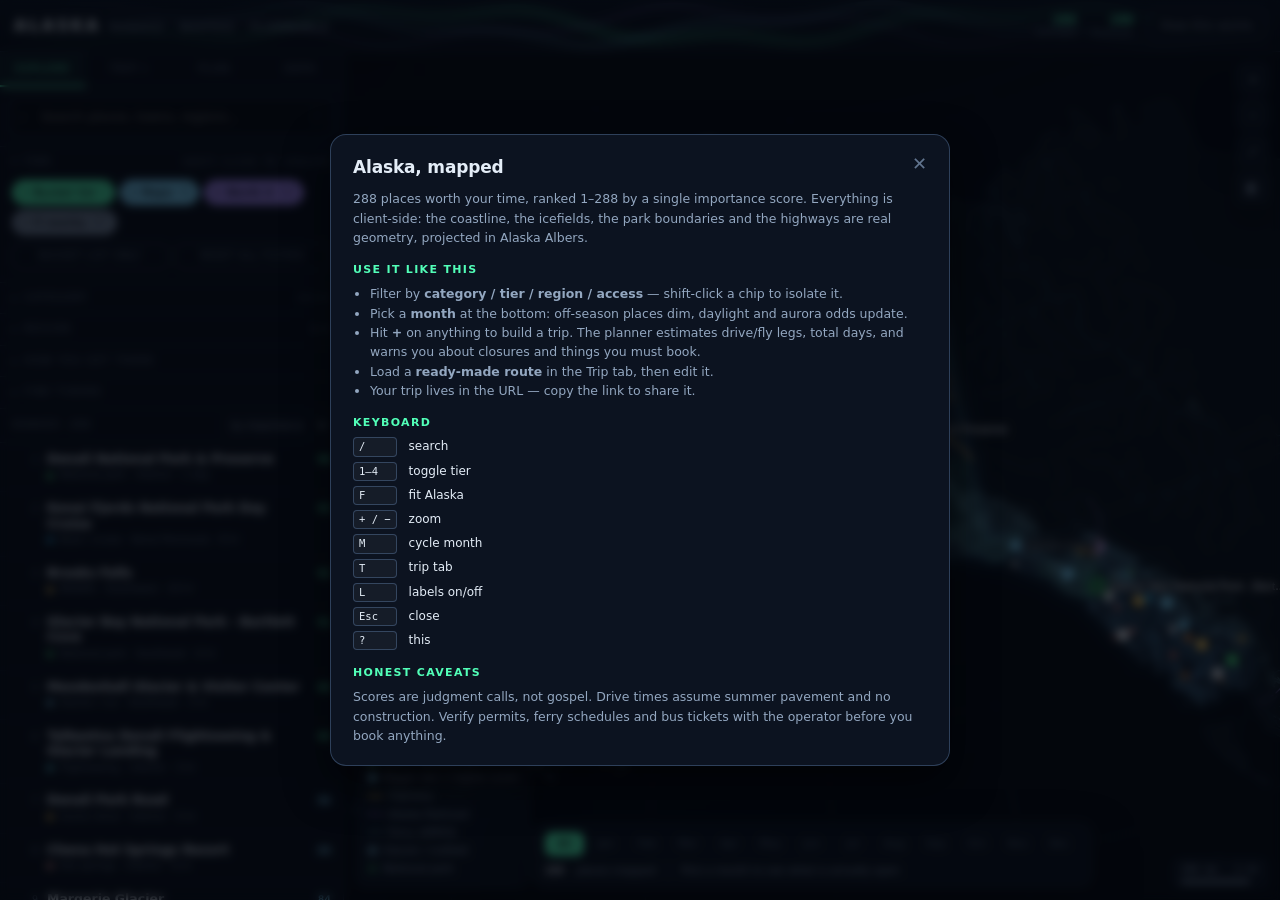
==== docs/index.html @ a1f35513 "Alaska interactive trip map: projected canvas basemap + ranked attractions" ====
<!doctype html>
<html lang="en">
<head>
<meta charset="utf-8">
<meta name="viewport" content="width=device-width,initial-scale=1,maximum-scale=1,viewport-fit=cover">
<title>ALASKA — every place worth going, ranked and mapped</title>
<meta name="description" content="An interactive, ranked map of Alaska's attractions — glaciers, bears, aurora, parks, drives and towns — with a seasonal planner and a trip builder. One HTML file, no servers.">
<meta name="theme-color" content="#05080f">
<meta property="og:title" content="ALASKA — every place worth going, ranked and mapped">
<meta property="og:description" content="Ranked interactive map + trip planner for Alaska.">
<link rel="icon" href="data:image/svg+xml,%3Csvg xmlns='http://www.w3.org/2000/svg' viewBox='0 0 32 32'%3E%3Crect width='32' height='32' rx='7' fill='%23070c16'/%3E%3Cpath d='M4 21l6-9 4 5 3-4 5 6 6-11' stroke='%2352ffb8' stroke-width='2.4' fill='none' stroke-linejoin='round'/%3E%3C/svg%3E">
<style>/* ALASKA — interactive trip map. Dark aurora theme, no frameworks. */
:root{
  --bg:#05080f; --bg2:#080d18; --panel:rgba(12,19,32,.86); --panel-solid:#0c1320;
  --line:rgba(120,160,210,.16); --line2:rgba(120,160,210,.32);
  --tx:#e4edf7; --tx2:#93a7c0; 
  --tx3:#61748e;
  --aurora:#52ffb8; --ice:#7fd8ff; --violet:#a78bfa; --gold:#ffcf5c; --salmon:#ff7a6b;
  --t1:#52ffb8; --t2:#7fd8ff; --t3:#a78bfa; --t4:#7b8ba3;
  --r:12px; --shadow:0 18px 44px rgba(0,0,0,.55);
  --mono:ui-monospace,"SF Mono",Menlo,Consolas,monospace;
  --sans:-apple-system,BlinkMacSystemFont,"Segoe UI",Inter,Roboto,system-ui,sans-serif;
}
*{box-sizing:border-box;margin:0;padding:0}
html,body{height:100%}
body{
  background:var(--bg);color:var(--tx);font-family:var(--sans);
  font-size:13px;line-height:1.45;overflow:hidden;
  -webkit-font-smoothing:antialiased;text-rendering:optimizeLegibility;
}
button,input,select{font:inherit;color:inherit}
button{background:none;border:0;cursor:pointer}
::selection{background:rgba(82,255,184,.28)}
::-webkit-scrollbar{width:9px;height:9px}
::-webkit-scrollbar-thumb{background:rgba(120,160,210,.22);border-radius:9px}
::-webkit-scrollbar-thumb:hover{background:rgba(120,160,210,.4)}
::-webkit-scrollbar-track{background:transparent}

/* ───────────────── shell ───────────────── */
#app{display:grid;grid-template-columns:344px 1fr;grid-template-rows:52px 1fr;height:100vh;height:100dvh}
header{
  grid-column:1/-1;display:flex;align-items:center;gap:14px;padding:0 14px;
  background:linear-gradient(180deg,#0a1220,#070c16);border-bottom:1px solid var(--line);
  position:relative;overflow:hidden;z-index:30
}
#auroraCanvas{position:absolute;inset:0;width:100%;height:100%;opacity:.55;pointer-events:none}
.brand{display:flex;align-items:baseline;gap:9px;position:relative;z-index:1;flex-shrink:0}
.brand b{font-size:16px;font-weight:800;letter-spacing:.16em}
.brand .sub{color:var(--tx2);font-size:10.5px;letter-spacing:.18em;text-transform:uppercase}
.hstat{display:flex;gap:16px;margin-left:auto;position:relative;z-index:1;align-items:center}
.hstat div{text-align:right;line-height:1.15}
.hstat .v{font-family:var(--mono);font-size:13px;font-weight:700;color:var(--aurora)}
.hstat .k{font-size:9px;letter-spacing:.12em;text-transform:uppercase;color:var(--tx3)}
.hbtn{position:relative;z-index:1;padding:6px 11px;border:1px solid var(--line2);border-radius:8px;
  font-size:11px;letter-spacing:.06em;color:var(--tx2);background:rgba(10,16,28,.6)}
.hbtn:hover{color:var(--tx);border-color:var(--aurora);background:rgba(82,255,184,.08)}

/* ───────────────── sidebar ───────────────── */
aside{
  background:var(--bg2);border-right:1px solid var(--line);
  display:flex;flex-direction:column;min-height:0;position:relative;z-index:20
}
.tabs{display:flex;border-bottom:1px solid var(--line);flex-shrink:0}
.tabs button{
  flex:1;padding:9px 4px;font-size:10.5px;letter-spacing:.1em;text-transform:uppercase;
  color:var(--tx3);border-bottom:2px solid transparent
}
.tabs button:hover{color:var(--tx2)}
.tabs button.on{color:var(--aurora);border-bottom-color:var(--aurora);background:rgba(82,255,184,.05)}
.tabs button .n{font-family:var(--mono);opacity:.7;font-size:9px}
.pane{display:none;flex-direction:column;min-height:0;flex:1}
.pane.on{display:flex}
.scroll{overflow-y:auto;overscroll-behavior:contain;flex:1;min-height:0}

.searchbar{padding:10px;border-bottom:1px solid var(--line);flex-shrink:0}
.searchbar .wrap{position:relative}
.searchbar input{
  width:100%;padding:9px 30px 9px 30px;background:rgba(0,0,0,.35);
  border:1px solid var(--line2);border-radius:9px;font-size:12.5px;outline:none
}
.searchbar input:focus{border-color:var(--aurora);box-shadow:0 0 0 3px rgba(82,255,184,.1)}
.searchbar .ico{position:absolute;left:9px;top:50%;transform:translateY(-50%);color:var(--tx3);font-size:12px}
.searchbar .kbd{position:absolute;right:8px;top:50%;transform:translateY(-50%);
  font-family:var(--mono);font-size:9px;color:var(--tx3);border:1px solid var(--line);
  border-radius:4px;padding:1px 4px}

.sec{border-bottom:1px solid var(--line)}
.sec>summary{
  padding:8px 12px;font-size:10px;letter-spacing:.13em;text-transform:uppercase;color:var(--tx3);
  cursor:pointer;list-style:none;display:flex;align-items:center;gap:6px;user-select:none
}
.sec>summary::-webkit-details-marker{display:none}
.sec>summary:before{content:"▸";font-size:9px;transition:transform .15s;color:var(--tx3)}
.sec[open]>summary:before{transform:rotate(90deg)}
.sec>summary:hover{color:var(--tx2)}
.sec .body{padding:2px 12px 12px}
.sec .tag{margin-left:auto;font-family:var(--mono);font-size:9px;color:var(--tx3)}

.chips{display:flex;flex-wrap:wrap;gap:5px}
.chip{
  display:inline-flex;align-items:center;gap:5px;padding:4px 8px;border-radius:20px;
  border:1px solid var(--line2);font-size:10.5px;color:var(--tx2);white-space:nowrap;
  transition:.12s;background:rgba(255,255,255,.02)
}
.chip:hover{color:var(--tx);border-color:var(--line2);background:rgba(255,255,255,.06)}
.chip .dot{width:7px;height:7px;border-radius:50%;flex-shrink:0}
.chip .ct{font-family:var(--mono);font-size:9px;opacity:.55}
.chip.on{color:#05080f;font-weight:700;border-color:transparent}
.chip.on .ct{opacity:.7}
.chip.dim{opacity:.4}
.rowbtns{display:flex;gap:6px;margin-top:8px}
.tbtn{flex:1;padding:5px;border:1px solid var(--line2);border-radius:7px;font-size:10px;
  letter-spacing:.06em;text-transform:uppercase;color:var(--tx3)}
.tbtn:hover{color:var(--tx);border-color:var(--aurora)}

.slab{display:flex;align-items:center;gap:8px;margin:6px 0 2px}
.slab label{font-size:10.5px;color:var(--tx2);min-width:64px}
.slab .val{font-family:var(--mono);font-size:10.5px;color:var(--aurora);margin-left:auto}
input[type=range]{-webkit-appearance:none;width:100%;height:3px;border-radius:3px;
  background:linear-gradient(90deg,var(--aurora) var(--pct,50%),rgba(120,160,210,.2) var(--pct,50%));outline:none}
input[type=range]::-webkit-slider-thumb{-webkit-appearance:none;width:13px;height:13px;border-radius:50%;
  background:var(--aurora);cursor:pointer;box-shadow:0 0 0 3px rgba(82,255,184,.18)}
.switch{display:flex;align-items:center;gap:7px;padding:3px 0;cursor:pointer;font-size:11.5px;color:var(--tx2)}
.switch input{appearance:none;width:26px;height:15px;border-radius:15px;background:rgba(120,160,210,.2);
  position:relative;transition:.15s;cursor:pointer;flex-shrink:0}
.switch input:after{content:"";position:absolute;top:2px;left:2px;width:11px;height:11px;border-radius:50%;
  background:var(--tx2);transition:.15s}
.switch input:checked{background:rgba(82,255,184,.35)}
.switch input:checked:after{left:13px;background:var(--aurora)}
.switch:hover{color:var(--tx)}
.switch .sw{margin-left:auto;font-family:var(--mono);font-size:9px;color:var(--tx3)}

/* ───────────────── result list ───────────────── */
.listhead{display:flex;align-items:center;gap:8px;padding:7px 12px;border-bottom:1px solid var(--line);
  font-size:10px;letter-spacing:.12em;text-transform:uppercase;color:var(--tx3);flex-shrink:0}
.listhead select{background:transparent;border:1px solid var(--line);border-radius:6px;
  font-size:10px;padding:2px 4px;color:var(--tx2);margin-left:auto;outline:none}
.listhead select option{background:var(--panel-solid)}
.item{
  display:grid;grid-template-columns:26px 1fr auto;gap:9px;align-items:start;
  padding:8px 12px;border-bottom:1px solid rgba(120,160,210,.07);cursor:pointer;position:relative
}
.item:hover{background:rgba(82,255,184,.05)}
.item.sel{background:rgba(82,255,184,.1);box-shadow:inset 2px 0 0 var(--aurora)}
.item .rk{font-family:var(--mono);font-size:10px;color:var(--tx3);padding-top:2px;text-align:right}
.item .nm{font-size:12.5px;font-weight:600;line-height:1.25}
.item .mt{font-size:10px;color:var(--tx3);margin-top:2px;display:flex;gap:6px;flex-wrap:wrap;align-items:center}
.item .mt .cd{width:6px;height:6px;border-radius:50%;display:inline-block}
.item .sc{font-family:var(--mono);font-size:11px;font-weight:700;padding-top:1px}
.item .add{position:absolute;right:8px;bottom:6px;font-size:14px;color:var(--tx3);opacity:0;
  width:18px;height:18px;line-height:16px;text-align:center;border-radius:5px}
.item:hover .add{opacity:1}
.item .add:hover{color:var(--aurora);background:rgba(82,255,184,.12)}
.item.inTrip .add{opacity:1;color:var(--aurora)}
.empty{padding:24px 14px;text-align:center;color:var(--tx3);font-size:11.5px}

/* ───────────────── map ───────────────── */
main{position:relative;overflow:hidden;background:#04070d}
#map{position:absolute;inset:0;width:100%;height:100%;cursor:grab;display:block}
#map.drag{cursor:grabbing}
.mapui{position:absolute;z-index:5;pointer-events:none}
.mapui>*{pointer-events:auto}
.ctrls{top:12px;right:12px;display:flex;flex-direction:column;gap:6px;align-items:flex-end}
.cbtn{
  width:30px;height:30px;border-radius:8px;border:1px solid var(--line2);background:var(--panel);
  backdrop-filter:blur(10px);color:var(--tx2);font-size:14px;line-height:1;
  display:flex;align-items:center;justify-content:center;box-shadow:var(--shadow)
}
.cbtn:hover{color:var(--aurora);border-color:var(--aurora)}
.cbtn.on{color:var(--aurora);border-color:var(--aurora);background:rgba(82,255,184,.12)}
.legend{
  bottom:12px;left:12px;background:var(--panel);backdrop-filter:blur(12px);border:1px solid var(--line);
  border-radius:var(--r);padding:9px 11px;max-width:210px;box-shadow:var(--shadow)
}
.legend h4{font-size:9px;letter-spacing:.14em;text-transform:uppercase;color:var(--tx3);margin-bottom:6px}
.legend .lg{display:flex;align-items:center;gap:6px;font-size:10.5px;color:var(--tx2);padding:1.5px 0}
.legend .lg i{width:9px;height:9px;border-radius:50%;flex-shrink:0;display:inline-block}
.legend .lg .ln{width:14px;height:0;border-top:2px solid;flex-shrink:0}
.scalebar{position:absolute;bottom:12px;right:12px;color:var(--tx2);font-size:10px;
  font-family:var(--mono);text-align:center;background:var(--panel);border:1px solid var(--line);
  border-radius:7px;padding:4px 8px;backdrop-filter:blur(10px)}
.scalebar .bar{height:3px;background:var(--tx2);margin-top:3px;border-radius:2px}

.monthbar{
  bottom:12px;left:50%;transform:translateX(-50%);background:var(--panel);backdrop-filter:blur(14px);
  border:1px solid var(--line);border-radius:14px;padding:8px 12px 9px;box-shadow:var(--shadow);
  width:min(560px,calc(100% - 300px))
}
.monthbar .mrow{display:flex;gap:2px}
.monthbar .m{
  flex:1;padding:5px 0 4px;border-radius:7px;font-size:10px;letter-spacing:.04em;color:var(--tx3);
  text-align:center;position:relative;overflow:hidden
}
.monthbar .m:hover{color:var(--tx);background:rgba(255,255,255,.05)}
.monthbar .m.on{color:#05080f;font-weight:800;background:var(--aurora)}
.monthbar .m .bar{position:absolute;left:0;right:0;bottom:0;height:2.5px;background:var(--violet);opacity:.8}
.monthbar .m.on .bar{background:rgba(5,8,15,.4)}
.monthbar .minfo{display:flex;gap:12px;align-items:center;margin-top:7px;font-size:10.5px;color:var(--tx2)}
.monthbar .minfo b{color:var(--tx);font-family:var(--mono)}
.monthbar .minfo .sep{width:1px;height:14px;background:var(--line2)}
.monthbar .sum{color:var(--tx3);font-size:10px;margin-left:auto;text-align:right;
  overflow:hidden;text-overflow:ellipsis;white-space:nowrap;max-width:46%}

#tip{
  position:absolute;z-index:9;pointer-events:none;background:rgba(6,10,18,.95);
  border:1px solid var(--line2);border-radius:9px;padding:7px 10px;max-width:270px;
  box-shadow:var(--shadow);opacity:0;transition:opacity .1s;backdrop-filter:blur(6px)
}
#tip.on{opacity:1}
#tip .t{font-size:12px;font-weight:700;margin-bottom:2px}
#tip .b{font-size:10.5px;color:var(--tx2);line-height:1.35}
#tip .m{font-size:9.5px;color:var(--tx3);margin-top:3px;font-family:var(--mono)}

/* ───────────────── detail panel ───────────────── */
#detail{
  position:absolute;top:12px;right:52px;width:308px;max-height:calc(100% - 24px);z-index:8;
  background:var(--panel);backdrop-filter:blur(16px);border:1px solid var(--line2);
  border-radius:var(--r);box-shadow:var(--shadow);overflow:auto;display:none;
  animation:pop .16s ease-out
}
@keyframes pop{from{opacity:0;transform:translateY(-6px) scale(.98)}}
#detail.on{display:block}
.dhead{padding:12px 13px 10px;border-bottom:1px solid var(--line);position:relative}
.dhead .x{position:absolute;top:9px;right:9px;color:var(--tx3);font-size:15px;line-height:1}
.dhead .x:hover{color:var(--salmon)}
.dhead h3{font-size:16px;font-weight:800;line-height:1.2;padding-right:20px;letter-spacing:-.01em}
.dhead .sub{display:flex;gap:7px;align-items:center;margin-top:6px;flex-wrap:wrap}
.pill{font-size:9.5px;letter-spacing:.08em;text-transform:uppercase;padding:2.5px 7px;border-radius:20px;
  border:1px solid var(--line2);color:var(--tx2);font-weight:600}
.pill.solid{border-color:transparent;color:#05080f;font-weight:800}
.dbody{padding:11px 13px 13px}
.dbody p.bl{font-size:12.5px;line-height:1.5;color:var(--tx)}
.dbody .tip{margin-top:9px;padding:8px 10px;border-radius:9px;background:rgba(255,207,92,.09);
  border-left:2px solid var(--gold);font-size:11.5px;color:#f0dcb0;line-height:1.45}
.kv{display:grid;grid-template-columns:auto 1fr;gap:4px 10px;margin-top:11px;font-size:11.5px}
.kv dt{color:var(--tx3);font-size:10px;letter-spacing:.06em;text-transform:uppercase;padding-top:1px}
.kv dd{color:var(--tx)}
.mstrip{display:flex;gap:2px;margin-top:10px}
.mstrip div{flex:1;text-align:center;font-size:8.5px;padding:3px 0;border-radius:4px;
  background:rgba(120,160,210,.1);color:var(--tx3);font-family:var(--mono)}
.mstrip div.y{background:rgba(82,255,184,.28);color:var(--aurora);font-weight:700}
.mstrip div.now{outline:1px solid var(--tx2)}
.dact{display:flex;gap:6px;margin-top:12px}
.dact button,.dact a{
  flex:1;text-align:center;padding:7px;border-radius:8px;border:1px solid var(--line2);
  font-size:11px;font-weight:600;color:var(--tx2);text-decoration:none
}
.dact button:hover,.dact a:hover{color:var(--aurora);border-color:var(--aurora);background:rgba(82,255,184,.08)}
.dact .prim{background:var(--aurora);color:#05080f;border-color:transparent;font-weight:800}
.dact .prim:hover{background:#7effc9;color:#05080f}
.near{margin-top:12px;border-top:1px solid var(--line);padding-top:9px}
.near h5{font-size:9.5px;letter-spacing:.12em;text-transform:uppercase;color:var(--tx3);margin-bottom:5px}
.near a{display:flex;gap:6px;align-items:center;font-size:11px;color:var(--tx2);padding:2.5px 0;
  text-decoration:none;cursor:pointer}
.near a:hover{color:var(--aurora)}
.near a .d{margin-left:auto;font-family:var(--mono);font-size:9.5px;color:var(--tx3)}

/* ───────────────── trip pane ───────────────── */
.trip{padding:10px 12px}
.tripsum{display:grid;grid-template-columns:repeat(4,1fr);gap:6px;margin-bottom:10px}
.tripsum div{background:rgba(255,255,255,.03);border:1px solid var(--line);border-radius:9px;
  padding:6px 4px;text-align:center}
.tripsum .v{font-family:var(--mono);font-size:14px;font-weight:700;color:var(--aurora);line-height:1.1}
.tripsum .k{font-size:8.5px;letter-spacing:.1em;text-transform:uppercase;color:var(--tx3);margin-top:2px}
.tstop{display:grid;grid-template-columns:20px 1fr auto;gap:8px;align-items:center;
  padding:7px 8px;border:1px solid var(--line);border-radius:9px;margin-bottom:5px;
  background:rgba(255,255,255,.02);cursor:pointer}
.tstop:hover{border-color:var(--line2);background:rgba(255,255,255,.05)}
.tstop .n{font-family:var(--mono);font-size:10px;color:var(--tx3);text-align:center}
.tstop .nm{font-size:12px;font-weight:600}
.tstop .mt{font-size:9.5px;color:var(--tx3)}
.tstop .ops{display:flex;gap:1px}
.tstop .ops button{width:19px;height:19px;border-radius:5px;color:var(--tx3);font-size:11px;line-height:1}
.tstop .ops button:hover{color:var(--aurora);background:rgba(82,255,184,.12)}
.leg{display:flex;align-items:center;gap:6px;padding:2px 0 4px 26px;font-size:10px;color:var(--tx3);
  font-family:var(--mono)}
.leg .l{flex:1;height:1px;background:repeating-linear-gradient(90deg,var(--line2) 0 4px,transparent 4px 8px)}
.warn{margin:6px 0;padding:7px 9px;border-radius:8px;font-size:11px;line-height:1.4;
  background:rgba(255,122,107,.1);border-left:2px solid var(--salmon);color:#ffc3ba}
.warn.ok{background:rgba(82,255,184,.08);border-left-color:var(--aurora);color:#a8f5d5}
.presets{display:flex;flex-direction:column;gap:5px}
.preset{border:1px solid var(--line);border-radius:10px;padding:8px 10px;text-align:left;
  background:rgba(255,255,255,.02);width:100%}
.preset:hover{border-color:var(--aurora);background:rgba(82,255,184,.06)}
.preset .nm{font-size:12px;font-weight:700;display:flex;align-items:center;gap:6px}
.preset .nm .d{margin-left:auto;font-family:var(--mono);font-size:10px;color:var(--aurora)}
.preset .ds{font-size:10.5px;color:var(--tx3);margin-top:2px;line-height:1.35}

/* ───────────────── plan pane ───────────────── */
.card{border:1px solid var(--line);border-radius:10px;padding:9px 11px;margin-bottom:7px;
  background:rgba(255,255,255,.02)}
.card .t{font-size:11.5px;font-weight:700;display:flex;align-items:center;gap:6px}
.card .b{font-size:11px;color:var(--tx2);margin-top:3px;line-height:1.45}
.card .t .sev{width:7px;height:7px;border-radius:50%;flex-shrink:0}
.card.myth .t{color:var(--salmon)}
.costrow{display:flex;align-items:baseline;gap:8px;padding:5px 0;border-bottom:1px solid rgba(120,160,210,.07);
  font-size:11.5px}
.costrow .p{margin-left:auto;font-family:var(--mono);font-weight:700;color:var(--gold);white-space:nowrap}
.costrow .n2{font-size:10px;color:var(--tx3);flex-basis:100%;margin-top:-2px}
.bars{margin-top:4px}
.barrow{display:flex;align-items:center;gap:7px;font-size:10.5px;padding:2px 0}
.barrow .lb{width:78px;color:var(--tx2);flex-shrink:0;overflow:hidden;text-overflow:ellipsis;white-space:nowrap}
.barrow .bg{flex:1;height:7px;background:rgba(120,160,210,.12);border-radius:4px;overflow:hidden}
.barrow .fl{height:100%;border-radius:4px}
.barrow .vv{font-family:var(--mono);font-size:9.5px;color:var(--tx3);width:26px;text-align:right}

/* ───────────────── modal ───────────────── */
#modal{position:fixed;inset:0;z-index:60;background:rgba(3,6,12,.72);backdrop-filter:blur(5px);
  display:none;align-items:center;justify-content:center;padding:24px}
#modal.on{display:flex}
#modal .box{background:var(--panel-solid);border:1px solid var(--line2);border-radius:16px;
  max-width:620px;width:100%;max-height:82vh;overflow:auto;box-shadow:var(--shadow);padding:20px 22px}
#modal h2{font-size:17px;font-weight:800;margin-bottom:10px;letter-spacing:-.01em}
#modal h3{font-size:11px;letter-spacing:.12em;text-transform:uppercase;color:var(--aurora);margin:15px 0 6px}
#modal p,#modal li{font-size:12.5px;color:var(--tx2);line-height:1.55}
#modal ul{padding-left:17px}
#modal kbd{font-family:var(--mono);font-size:10.5px;border:1px solid var(--line2);border-radius:4px;
  padding:1px 5px;color:var(--tx);background:rgba(255,255,255,.04)}
#modal .kgrid{display:grid;grid-template-columns:auto 1fr;gap:5px 12px;font-size:12px;align-items:center}
#modal textarea{width:100%;height:250px;background:#05080f;border:1px solid var(--line2);border-radius:9px;
  padding:10px;font-family:var(--mono);font-size:11px;color:var(--tx);resize:vertical;outline:none}
#modal .x{float:right;color:var(--tx3);font-size:18px;line-height:1}
#modal .x:hover{color:var(--salmon)}

.toast{position:fixed;bottom:18px;left:50%;transform:translateX(-50%) translateY(60px);z-index:70;
  background:var(--aurora);color:#05080f;font-weight:700;font-size:12px;padding:8px 16px;border-radius:20px;
  opacity:0;transition:.25s cubic-bezier(.2,.9,.3,1.2);pointer-events:none;box-shadow:var(--shadow)}
.toast.on{opacity:1;transform:translateX(-50%) translateY(0)}

/* ───────────────── responsive ───────────────── */
#mobToggle{display:none}
@media (max-width:860px){
  #app{grid-template-columns:1fr;grid-template-rows:52px 1fr}
  aside{position:absolute;top:52px;bottom:0;left:0;width:min(340px,88%);z-index:25;
    transform:translateX(-101%);transition:transform .22s;box-shadow:var(--shadow)}
  aside.open{transform:none}
  #mobToggle{display:flex}
  .monthbar{width:calc(100% - 24px)}
  #detail{right:12px;left:12px;width:auto;top:auto;bottom:12px;max-height:56%}
  .hstat{display:none}
  .legend{display:none}
}

/* layers popover */
#layerPop{display:none;background:var(--panel);backdrop-filter:blur(12px);border:1px solid var(--line2);
  border-radius:var(--r);padding:8px 11px;box-shadow:var(--shadow);min-width:172px}
#layerPop .switch{font-size:11px}
</style>
</head>
<body>
<div id="app">

  <header>
    <canvas id="auroraCanvas"></canvas>
    <button class="hbtn" id="mobToggle" title="Menu">☰</button>
    <div class="brand"><b>ALASKA</b><span class="sub">ranked · mapped · plannable</span></div>
    <div class="hstat">
      <div><div class="v" id="hCount">0</div><div class="k">shown</div></div>
      <div><div class="v" id="hTotal">0</div><div class="k">places</div></div>
      <button class="hbtn" id="hHelp">How this works</button>
    </div>
  </header>

  <aside>
    <div class="tabs">
      <button class="on" data-tab="explore">Explore</button>
      <button data-tab="trip">Trip <span class="n" id="tripN">0</span></button>
      <button data-tab="plan">Plan</button>
      <button data-tab="data">Data</button>
    </div>

    <!-- ══ explore ══ -->
    <div class="pane on" id="pane-explore">
      <div class="searchbar"><div class="wrap">
        <span class="ico">⌕</span>
        <input id="q" placeholder="Search places, towns, regions…" autocomplete="off" spellcheck="false">
        <span class="kbd">/</span>
      </div></div>

      <div class="scroll">
        <details class="sec" open><summary>Tier <span class="tag">shift-click to isolate</span></summary>
          <div class="body"><div class="chips" id="fTiers"></div>
            <div class="rowbtns"><button class="tbtn" id="btnT1">Bucket list only</button>
              <button class="tbtn" id="btnAllCats">Reset all filters</button></div>
          </div></details>

        <details class="sec"><summary>Category <span class="tag" id="tagCats"></span></summary>
          <div class="body"><div class="chips" id="fCats"></div></div></details>

        <details class="sec"><summary>Region <span class="tag" id="tagRegions"></span></summary>
          <div class="body"><div class="chips" id="fRegions"></div></div></details>

        <details class="sec"><summary>How you get there</summary>
          <div class="body"><div class="chips" id="fAccess"></div></div></details>

        <details class="sec"><summary>Fine tuning</summary>
          <div class="body">
            <div class="slab"><label>Min score</label><span class="val" id="impV">any</span></div>
            <input type="range" id="impR" min="0" max="95" step="5" value="0">
            <div class="slab"><label>Max time</label><span class="val" id="hourV">any</span></div>
            <input type="range" id="hourR" min="1" max="48" step="1" value="48">
            <label class="switch"><input type="checkbox" id="swKid"><span>Kid-friendly only</span></label>
            <label class="switch"><input type="checkbox" id="swBook"><span>No advance booking</span></label>
            <label class="switch"><input type="checkbox" id="swDim" checked><span>Dim out-of-season</span></label>
            <label class="switch"><input type="checkbox" id="swGhost" checked><span>Ghost filtered pins</span></label>
          </div></details>

        <div class="listhead">Ranked <span id="count">0</span>
          <select id="sortSel">
            <option value="rank">by importance</option>
            <option value="name">A–Z</option>
            <option value="time">by time needed</option>
            <option value="region">by region</option>
            <option value="cat">by category</option>
          </select>
        </div>
        <div id="list"></div>
      </div>
    </div>

    <!-- ══ trip ══ -->
    <div class="pane" id="pane-trip"><div class="scroll"><div class="trip" id="tripBody"></div></div></div>

    <!-- ══ plan ══ -->
    <div class="pane" id="pane-plan"><div class="scroll"><div class="trip" id="planBody"></div></div></div>

    <!-- ══ data ══ -->
    <div class="pane" id="pane-data"><div class="scroll"><div class="trip" id="dataBody"></div></div></div>
  </aside>

  <main>
    <canvas id="map"></canvas>
    <div id="tip"></div>
    <div id="detail"></div>

    <div class="mapui ctrls">
      <button class="cbtn" id="zoomIn" title="Zoom in">+</button>
      <button class="cbtn" id="zoomOut" title="Zoom out">−</button>
      <button class="cbtn" id="zoomFit" title="Fit Alaska (F)">⤢</button>
      <button class="cbtn" id="layerBtn" title="Layers">◧</button>
      <div id="layerPop"><div id="layers"></div></div>
    </div>

    <div class="mapui legend">
      <h4>Legend</h4>
      <div class="lg"><i style="background:#52ffb8"></i>Tier 1 · bucket list</div>
      <div class="lg"><i style="background:#7fd8ff"></i>Bigger dot = higher score</div>
      <div class="lg"><span class="ln" style="border-color:#ffcd6e"></span>Highway</div>
      <div class="lg"><span class="ln" style="border-color:#a78bfa;border-top-style:dashed"></span>Alaska Railroad</div>
      <div class="lg"><span class="ln" style="border-color:#7fd8ff;border-top-style:dotted"></span>Ferry (AMHS)</div>
      <div class="lg"><i style="background:rgba(150,225,255,.55);border-radius:2px"></i>Glacier / icefield</div>
      <div class="lg"><i style="background:rgba(74,222,128,.35);border-radius:2px"></i>National park</div>
    </div>

    <div class="mapui monthbar">
      <div class="mrow" id="months"></div>
      <div class="minfo" id="minfo"></div>
    </div>

    <div class="scalebar">
      <span id="scaleTxt">—</span> · <span id="zoomLbl">1×</span>
      <div class="bar" id="scaleBar" style="width:60px"></div>
    </div>
  </main>
</div>

<div id="modal"><div class="box" id="modalBox"></div></div>
<div class="toast" id="toast"></div>

<script>/* ALASKA — interactive trip-planning map.
   Vanilla JS + canvas. Data is inlined at build time by build.py.
   Projection: Alaska Albers Equal Area (EPSG:3338 parameters). */
(function () {
'use strict';

// ══════════════ data (inlined by build.py) ══════════════
const GEO   = {"land":[[[-141.0056,69.6509],[-141.0012,60.3211],[-140.9949,60.3044],[-140.9796,60.2958],[-140.5337,60.2185],[-140.5187,60.2239],[-140.4628,60.2891],[-140.4478,60.2945],[-140.4241,60.2932],[-140.0158,60.1874],[-139.9678,60.1884],[-139.9169,60.2079],[-139.7284,60.309],[-139.6798,60.3268],[-139.6283,60.3341],[-139.1016,60.3466],[-139.0795,60.341],[-139.0687,60.3221],[-139.0732,60.2998],[-139.1832,60.1002],[-139.1821,60.0734],[-139.0516,59.9949],[-139.0038,59.9772],[-138.7426,59.9132],[-138.7049,59.8985],[-138.6921,59.8869],[-138.6543,59.8055],[-138.6375,59.7841],[-138.5992,59.7538],[-137.6114,59.2393],[-137.5942,59.2253],[-137.5821,59.2066],[-137.4844,58.9919],[-137.5078,58.94],[-137.5088,58.9149],[-137.4869,58.9001],[-137.4535,58.8991],[-137.4231,58.9077],[-137.2819,58.9871],[-136.8408,59.1482],[-136.7855,59.1572],[-136.6719,59.1508],[-136.6135,59.1542],[-136.5695,59.1722],[-136.4848,59.2538],[-136.4665,59.2878],[-136.4676,59.4616],[-136.416,59.4522],[-136.3668,59.4496],[-136.32,59.4591],[-136.275,59.4864],[-136.2447,59.5282],[-136.2585,59.5561],[-136.2994,59.5757],[-136.3503,59.5924],[-136.2585,59.6216],[-135.9238,59.6667],[-135.4828,59.7925],[-135.4651,59.7897],[-135.4044,59.7533],[-135.2599,59.6982],[-135.2219,59.6753],[-135.192,59.6471],[-135.1578,59.6233],[-135.1067,59.6132],[-135.0879,59.6065],[-135.0329,59.5731],[-135.0185,59.5594],[-135.0162,59.5434],[-135.0195,59.4932],[-135.0233,59.4771],[-135.0375,59.4616],[-135.0786,59.4383],[-135.0958,59.4189],[-134.9933,59.3819],[-135.0144,59.3515],[-135.0162,59.3362],[-134.98,59.2974],[-134.9578,59.281],[-134.9324,59.2706],[-134.7055,59.2401],[-134.6921,59.2352],[-134.6829,59.223],[-134.6714,59.1938],[-134.6604,59.1813],[-134.6108,59.1446],[-134.5828,59.1288],[-134.5567,59.1231],[-134.5091,59.1228],[-134.4776,59.1149],[-134.451,59.0979],[-134.398,59.052],[-134.3872,59.0369],[-134.3856,59.0188],[-134.3994,58.975],[-134.3434,58.9689],[-134.3297,58.963],[-134.32,58.9527],[-134.3303,58.9453],[-134.333,58.9341],[-134.3274,58.9165],[-134.3169,58.9038],[-134.2222,58.8427],[-133.8712,58.7359],[-133.8311,58.718],[-133.7964,58.6934],[-133.7001,58.5994],[-133.6263,58.5464],[-133.4631,58.4622],[-133.3922,58.4039],[-133.4301,58.3721],[-133.415,58.3305],[-133.3746,58.291],[-133.1656,58.1473],[-133.1421,58.1206],[-133.0948,58.0331],[-133.0752,58.0079],[-132.9172,57.8805],[-132.5524,57.4991],[-132.3623,57.3457],[-132.231,57.1968],[-132.3412,57.0804],[-132.0319,57.0284],[-132.1074,56.8588],[-131.8716,56.7935],[-131.8659,56.7857],[-131.888,56.748],[-131.886,56.7371],[-131.839,56.6823],[-131.8304,56.6648],[-131.8266,56.6446],[-131.8321,56.6034],[-131.8256,56.5933],[-131.7991,56.5877],[-131.6923,56.5851],[-131.5859,56.595],[-131.5604,56.5941],[-131.5364,56.5852],[-131.4917,56.5602],[-131.1005,56.4077],[-131.0169,56.3871],[-130.8391,56.3725],[-130.7603,56.3452],[-130.6458,56.2619],[-130.6023,56.2471],[-130.4955,56.2324],[-130.4723,56.2249],[-130.4581,56.2107],[-130.4279,56.144],[-130.4182,56.1297],[-130.404,56.1219],[-130.2432,56.0924],[-130.2112,56.09],[-130.1168,56.1056],[-130.0943,56.1015],[-130.0715,56.0841],[-130.0393,56.0455],[-130.0266,56.0241],[-130.019,56.0022],[-130.0147,55.9633],[-130.0168,55.9189],[-130.0196,55.908],[-130.0494,55.8714],[-130.1047,55.8253],[-130.1366,55.8065],[-130.1488,55.7954],[-130.1673,55.7663],[-130.1737,55.7495],[-130.1708,55.741],[-130.1601,55.7271],[-130.1674,55.7154],[-130.1559,55.7001],[-130.1318,55.6766],[-130.1265,55.654],[-130.1286,55.6364],[-130.1351,55.6191],[-130.1531,55.5851],[-130.1469,55.5693],[-130.147,55.5472],[-130.1122,55.5093],[-130.1017,55.4811],[-130.0951,55.4721],[-130.0654,55.4461],[-130.0575,55.4349],[-130.0526,55.414],[-130.0543,55.3666],[-130.0501,55.3454],[-130.0393,55.3308],[-129.9892,55.284],[-130.0312,55.2644],[-130.0782,55.2338],[-130.1005,55.2303],[-130.1047,55.2257],[-130.1091,55.2008],[-130.1265,55.181],[-130.152,55.1633],[-130.16,55.1537],[-130.1737,55.1177],[-130.2003,55.1042],[-130.2289,55.0438],[-130.2387,55.0344],[-130.2698,55.0165],[-130.2943,54.9719],[-130.3266,54.9521],[-130.3356,54.9387],[-130.3654,54.9073],[-130.3852,54.8966],[-130.4308,54.8813],[-130.4888,54.8442],[-130.5803,54.8064],[-130.6046,54.8022],[-130.6025,54.8145],[-130.5684,54.8415],[-130.5609,54.8514],[-130.5672,54.8544],[-130.5851,54.852],[-130.6065,54.8386],[-130.6715,54.772],[-130.6808,54.7654],[-130.6913,54.7626],[-130.7037,54.7654],[-130.7184,54.773],[-130.7289,54.7841],[-130.7285,54.7974],[-130.7133,54.8038],[-130.6908,54.8068],[-130.6778,54.8145],[-130.7051,54.8505],[-130.7235,54.8874],[-130.7285,54.9073],[-130.7285,54.9482],[-130.7436,54.9663],[-130.7525,54.9694],[-130.7565,54.9578],[-130.7544,54.8928],[-130.7502,54.8725],[-130.734,54.8431],[-130.736,54.8315],[-130.7452,54.8217],[-130.7561,54.8195],[-130.7672,54.8234],[-130.7769,54.8315],[-130.7889,54.8039],[-130.8066,54.7788],[-130.8319,54.7654],[-130.8663,54.7732],[-130.9183,54.8029],[-130.9342,54.8244],[-130.9278,54.852],[-130.942,54.8589],[-130.9334,54.8802],[-130.9418,54.8953],[-130.9552,54.9094],[-130.9619,54.9277],[-130.9412,54.9254],[-130.9327,54.9402],[-130.9397,54.9589],[-130.9653,54.9681],[-130.9822,54.9911],[-131.0094,54.9983],[-131.0097,55.0054],[-130.9967,55.0234],[-130.987,55.0435],[-130.971,55.0612],[-130.9497,55.0738],[-130.9012,55.0834],[-130.8542,55.1031],[-130.8321,55.1053],[-130.8212,55.1002],[-130.8111,55.0786],[-130.7633,55.0787],[-130.7442,55.0832],[-130.7315,55.0798],[-130.7203,55.081],[-130.7125,55.1066],[-130.6876,55.1401],[-130.6488,55.1725],[-130.566,55.2233],[-130.4735,55.3101],[-130.4616,55.3319],[-130.4801,55.3308],[-130.5023,55.3153],[-130.5235,55.3074],[-130.5526,55.2877],[-130.5613,55.2803],[-130.5941,55.2257],[-130.6155,55.1995],[-130.6684,55.1804],[-130.6942,55.1612],[-130.7599,55.097],[-130.7743,55.0925],[-130.7912,55.0991],[-130.7975,55.1085],[-130.8054,55.1363],[-130.8111,55.1469],[-130.852,55.1332],[-130.8902,55.1053],[-130.9708,55.0854],[-130.9967,55.0854],[-131.0157,55.0936],[-131.0382,55.1084],[-131.057,55.1263],[-131.0649,55.1435],[-131.0653,55.1862],[-131.0576,55.1987],[-131.0019,55.2401],[-130.9798,55.2514],[-130.9585,55.2561],[-130.9383,55.2871],[-130.9247,55.294],[-130.9102,55.295],[-130.88,55.2903],[-130.6322,55.291],[-130.6125,55.2971],[-130.6568,55.3157],[-130.6694,55.3285],[-130.6466,55.3386],[-130.6564,55.3523],[-130.6704,55.3499],[-130.7124,55.3209],[-130.7263,55.3146],[-130.8339,55.3044],[-130.8619,55.3122],[-130.8732,55.342],[-130.8868,55.4516],[-130.8735,55.5341],[-130.8663,55.5503],[-130.8732,55.623],[-130.8785,55.6364],[-130.9022,55.6657],[-130.9073,55.6819],[-130.904,55.6903],[-130.8902,55.7004],[-130.8868,55.7086],[-130.8899,55.7153],[-130.904,55.7275],[-130.9147,55.7469],[-130.9499,55.7711],[-130.9619,55.783],[-130.9281,55.8002],[-130.9204,55.8105],[-130.9346,55.8184],[-130.9687,55.8048],[-130.9835,55.8056],[-131.0134,55.8184],[-131.0615,55.8768],[-131.1339,55.9208],[-131.1264,55.9345],[-131.1463,55.9348],[-131.1652,55.9406],[-131.1768,55.952],[-131.1748,55.9693],[-131.1964,55.9714],[-131.1849,55.9867],[-131.14,56.017],[-131.0444,56.0581],[-131.0786,56.0581],[-131.068,56.0719],[-131.0097,56.1126],[-131.0633,56.0959],[-131.0857,56.0862],[-131.1065,56.0717],[-131.1361,56.0413],[-131.1655,56.0333],[-131.1923,56.0146],[-131.2903,55.9883],[-131.3148,55.9726],[-131.3419,55.9609],[-131.3712,55.9686],[-131.3973,55.9876],[-131.4144,56.0102],[-131.459,55.9847],[-131.483,55.9794],[-131.4963,55.9897],[-131.5641,55.947],[-131.5894,55.9414],[-131.6273,55.9414],[-131.6382,55.93],[-131.6553,55.925],[-131.6804,55.9105],[-131.7034,55.9044],[-131.7359,55.8867],[-131.8048,55.8867],[-131.8532,55.8663],[-131.9006,55.8655],[-131.9147,55.8594],[-131.8933,55.8554],[-131.8253,55.8315],[-131.7779,55.8254],[-131.7659,55.8169],[-131.7638,55.7973],[-131.7828,55.7539],[-131.7905,55.7427],[-131.8084,55.7295],[-131.8253,55.7255],[-131.8669,55.7291],[-131.8321,55.697],[-131.8277,55.6679],[-131.848,55.6419],[-131.8873,55.6192],[-131.8805,55.5987],[-132.004,55.6676],[-131.9685,55.6335],[-131.9535,55.6115],[-131.9289,55.5893],[-131.9488,55.5919],[-131.9488,55.5851],[-131.9346,55.577],[-131.926,55.5636],[-131.9237,55.5473],[-131.9283,55.5305],[-131.9519,55.5176],[-131.9556,55.5063],[-131.9614,55.501],[-131.9744,55.5048],[-131.9966,55.5168],[-132.1346,55.5652],[-132.1716,55.5885],[-132.1853,55.6156],[-132.2119,55.6981],[-132.2266,55.7154],[-132.2445,55.723],[-132.2615,55.7397],[-132.2662,55.7563],[-132.2467,55.7639],[-132.2274,55.7578],[-132.1887,55.7303],[-132.1679,55.7228],[-132.1822,55.7768],[-132.1769,55.7949],[-132.1689,55.8023],[-132.1406,55.8048],[-132.0736,55.8028],[-132.0587,55.8048],[-132.0462,55.8173],[-132.0539,55.8283],[-132.086,55.8458],[-132.036,55.8938],[-132.0413,55.911],[-132.0563,55.9304],[-132.0569,55.9445],[-132.0436,55.9547],[-132.0171,55.9619],[-131.9684,55.9587],[-131.9556,55.9619],[-131.9498,55.9721],[-131.9537,55.9928],[-131.9451,55.9966],[-131.9435,56.0069],[-131.963,56.0717],[-131.963,56.1574],[-131.9503,56.1667],[-131.8887,56.1838],[-131.8138,56.196],[-131.6984,56.1962],[-131.599,56.1787],[-131.5795,56.1791],[-131.5584,56.1884],[-131.5293,56.214],[-131.5134,56.2221],[-131.4895,56.2225],[-131.5133,56.2293],[-131.5378,56.2254],[-131.5863,56.2089],[-131.6138,56.2051],[-131.6379,56.2064],[-131.6887,56.2163],[-131.8768,56.2231],[-131.9078,56.2327],[-131.9593,56.2945],[-131.9652,56.3108],[-131.9713,56.3564],[-131.9801,56.3659],[-132.0061,56.3673],[-132.0607,56.381],[-132.077,56.3819],[-132.1051,56.3737],[-132.1438,56.3887],[-132.1549,56.3802],[-132.161,56.3802],[-132.1853,56.4287],[-132.1884,56.4519],[-132.2033,56.4713],[-132.2362,56.4831],[-132.284,56.4935],[-132.3449,56.529],[-132.3497,56.5369],[-132.3529,56.5521],[-132.3502,56.5794],[-132.3378,56.6018],[-132.305,56.6402],[-132.3298,56.6391],[-132.3717,56.6242],[-132.4474,56.6072],[-132.4769,56.6045],[-132.52,56.6277],[-132.5402,56.6315],[-132.55,56.639],[-132.5384,56.6613],[-132.522,56.675],[-132.5033,56.6784],[-132.4565,56.675],[-132.4687,56.6919],[-132.531,56.7086],[-132.4795,56.7428],[-132.4627,56.7569],[-132.4626,56.7648],[-132.4149,56.7849],[-132.4122,56.7923],[-132.4125,56.8089],[-132.4009,56.8122],[-132.3793,56.8123],[-132.3597,56.8184],[-132.3784,56.8265],[-132.3987,56.8249],[-132.4182,56.8168],[-132.4348,56.8054],[-132.4327,56.7935],[-132.4901,56.7812],[-132.4972,56.7613],[-132.5148,56.7554],[-132.5371,56.7581],[-132.6732,56.8028],[-132.7614,56.8458],[-132.7746,56.8565],[-132.7848,56.8798],[-132.7909,56.8854],[-132.8447,56.9132],[-132.8566,56.9145],[-132.8604,56.9188],[-132.8595,56.9376],[-132.8966,56.9581],[-132.9132,56.9716],[-132.922,56.9829],[-132.8816,56.9911],[-132.8674,56.9897],[-132.8521,56.974],[-132.8411,56.9677],[-132.8296,56.973],[-132.8118,56.9742],[-132.7862,56.9676],[-132.7677,56.9697],[-132.7712,56.9971],[-132.8098,57.0556],[-132.8087,57.0654],[-132.7996,57.0697],[-132.7928,57.079],[-132.7908,57.0884],[-132.7954,57.0927],[-132.8055,57.0905],[-132.8395,57.0728],[-132.8611,57.0364],[-132.8777,57.0213],[-132.8978,57.0275],[-132.9216,57.0428],[-132.9457,57.0468],[-132.9835,57.0449],[-132.9938,57.0478],[-133.0424,57.0692],[-133.093,57.0865],[-133.1319,57.0874],[-133.1498,57.0815],[-133.1652,57.086],[-133.1684,57.0896],[-133.1663,57.0968],[-133.1548,57.1064],[-133.142,57.1296],[-133.1479,57.1411],[-133.1211,57.1443],[-133.1363,57.1611],[-133.1676,57.1696],[-133.1889,57.1479],[-133.1753,57.1479],[-133.1753,57.1411],[-133.2115,57.142],[-133.2204,57.1476],[-133.2094,57.161],[-133.2166,57.171],[-133.2259,57.175],[-133.2357,57.1738],[-133.2441,57.1684],[-133.2504,57.1337],[-133.2665,57.1132],[-133.2901,57.102],[-133.317,57.1025],[-133.3636,57.1284],[-133.4236,57.1453],[-133.4459,57.1479],[-133.4761,57.1652],[-133.4869,57.1684],[-133.5206,57.1723],[-133.552,57.1815],[-133.552,57.1883],[-133.53,57.1914],[-133.5048,57.2034],[-133.4886,57.2209],[-133.494,57.2398],[-133.5051,57.2512],[-133.495,57.2562],[-133.4851,57.277],[-133.4719,57.2819],[-133.4422,57.2845],[-133.2548,57.2811],[-133.1821,57.3056],[-133.1622,57.3193],[-133.1073,57.3193],[-133.0863,57.3225],[-133.0584,57.3319],[-133.0377,57.3468],[-133.0381,57.3671],[-133.0511,57.3663],[-133.0993,57.3393],[-133.1207,57.3323],[-133.1787,57.3323],[-133.2237,57.3193],[-133.2411,57.3204],[-133.2882,57.3323],[-133.3915,57.3351],[-133.4195,57.3439],[-133.4421,57.359],[-133.4565,57.3808],[-133.4029,57.3994],[-133.3567,57.4023],[-133.3448,57.4054],[-133.3398,57.4118],[-133.3359,57.4382],[-133.3432,57.4422],[-133.3782,57.4285],[-133.4145,57.4328],[-133.4254,57.4251],[-133.4374,57.4235],[-133.4542,57.4318],[-133.4703,57.4436],[-133.5004,57.476],[-133.5045,57.4868],[-133.5049,57.5036],[-133.4974,57.5316],[-133.4769,57.5521],[-133.439,57.5695],[-133.3489,57.5759],[-133.3131,57.593],[-133.3339,57.596],[-133.4161,57.5953],[-133.4391,57.5895],[-133.4608,57.5799],[-133.5329,57.5725],[-133.5914,57.5746],[-133.6051,57.5793],[-133.6485,57.6171],[-133.6588,57.6209],[-133.6466,57.6872],[-133.6483,57.7028],[-133.6357,57.7082],[-133.593,57.7097],[-133.5663,57.7165],[-133.5483,57.7048],[-133.5327,57.7],[-133.508,57.6789],[-133.495,57.6721],[-133.4422,57.6681],[-133.2104,57.5889],[-133.1684,57.5793],[-133.1379,57.5556],[-133.1114,57.545],[-133.0695,57.5127],[-133.0455,57.5036],[-133.0203,57.5071],[-133.0085,57.5119],[-133.004,57.5179],[-133.0819,57.5373],[-133.0996,57.551],[-133.1275,57.5793],[-133.1554,57.5998],[-133.1648,57.6125],[-133.1622,57.6271],[-133.1827,57.6238],[-133.2123,57.6271],[-133.2389,57.6366],[-133.2504,57.6517],[-133.3603,57.6824],[-133.3977,57.7094],[-133.4176,57.7194],[-133.469,57.7274],[-133.5,57.7376],[-133.5289,57.7509],[-133.5458,57.7643],[-133.5523,57.7923],[-133.5582,57.8896],[-133.552,57.9151],[-133.5393,57.9174],[-133.4906,57.9083],[-133.4291,57.9083],[-133.3985,57.904],[-133.3431,57.8848],[-133.3131,57.8803],[-133.2783,57.8878],[-133.2443,57.8761],[-133.1425,57.8547],[-133.1241,57.8571],[-133.1322,57.8652],[-133.1857,57.8896],[-133.2063,57.8947],[-133.5543,57.9294],[-133.5729,57.9241],[-133.5846,57.9108],[-133.593,57.8878],[-133.5898,57.8676],[-133.5926,57.8579],[-133.6346,57.8878],[-133.6401,57.8679],[-133.626,57.8287],[-133.6346,57.8052],[-133.6614,57.7864],[-133.6864,57.7907],[-133.7086,57.8083],[-133.7423,57.845],[-133.8031,57.8985],[-133.8116,57.913],[-133.8127,57.925],[-133.8191,57.9328],[-133.8612,57.9567],[-133.8098,57.9853],[-133.7922,57.9902],[-133.7749,57.9888],[-133.7376,57.9567],[-133.7018,57.94],[-133.6914,57.942],[-133.6892,57.9567],[-133.6976,57.99],[-133.692,58.0019],[-133.6693,58.0114],[-133.6693,58.0175],[-133.7318,58.0195],[-133.7555,58.0301],[-133.765,58.0622],[-133.7486,58.0782],[-133.7176,58.0978],[-133.6982,58.116],[-133.7172,58.1274],[-133.7172,58.1348],[-133.6952,58.1391],[-133.6749,58.1479],[-133.6824,58.1553],[-133.7003,58.1485],[-133.7581,58.1348],[-133.7581,58.1274],[-133.7417,58.1197],[-133.7486,58.1061],[-133.8101,58.0447],[-133.8133,58.029],[-133.7991,58.0114],[-133.8644,57.987],[-133.9087,57.9839],[-133.9294,57.9902],[-133.943,58.0039],[-133.9704,58.0114],[-133.9762,58.0201],[-133.978,58.0358],[-134.0109,58.0429],[-134.0164,58.05],[-134.0182,58.0622],[-134.0234,58.0714],[-134.0597,58.0722],[-134.0728,58.1132],[-134.0574,58.111],[-134.0485,58.1138],[-134.0448,58.1199],[-134.0455,58.1274],[-134.0514,58.1346],[-134.0719,58.1462],[-134.0802,58.1553],[-134.0859,58.175],[-134.0864,58.1963],[-134.0816,58.2082],[-134.0597,58.2304],[-134.057,58.24],[-134.0597,58.2646],[-134.0677,58.2789],[-134.0666,58.2851],[-134.0594,58.2886],[-134.0318,58.2851],[-133.9908,58.3056],[-133.9824,58.3156],[-133.9825,58.3209],[-133.9908,58.3328],[-134.0058,58.3724],[-134.01,58.3922],[-134.0045,58.4086],[-133.963,58.4222],[-133.9518,58.4328],[-133.9499,58.4564],[-133.9201,58.4975],[-133.8764,58.5104],[-133.7718,58.5185],[-133.7718,58.5246],[-133.8878,58.5246],[-133.9339,58.5189],[-133.9596,58.5126],[-133.9766,58.5048],[-133.9824,58.4876],[-133.9747,58.4499],[-133.9874,58.4427],[-134.0102,58.4398],[-134.0504,58.4261],[-134.0728,58.4222],[-134.0728,58.4148],[-134.0518,58.4084],[-134.0471,58.3896],[-134.0529,58.3673],[-134.0631,58.3502],[-134.081,58.3377],[-134.1251,58.3187],[-134.1417,58.3056],[-134.1471,58.285],[-134.1317,58.2731],[-134.1111,58.2631],[-134.1007,58.2478],[-134.1044,58.2395],[-134.1129,58.2321],[-134.1449,58.2099],[-134.1579,58.2043],[-134.1901,58.2031],[-134.2416,58.2143],[-134.4411,58.3215],[-134.4713,58.3309],[-134.4898,58.3497],[-134.498,58.3539],[-134.5532,58.3539],[-134.6112,58.3676],[-134.6217,58.364],[-134.6302,58.3515],[-134.6413,58.3539],[-134.6477,58.376],[-134.6544,58.3864],[-134.7189,58.3743],[-134.7348,58.3738],[-134.7562,58.3815],[-134.7673,58.4003],[-134.7716,58.424],[-134.7746,58.4759],[-134.7829,58.4931],[-134.7996,58.503],[-134.827,58.511],[-134.827,58.5185],[-134.8139,58.5246],[-134.8472,58.5352],[-134.875,58.5531],[-134.8976,58.5757],[-134.935,58.6233],[-134.9757,58.6589],[-134.9914,58.6829],[-134.9608,58.6675],[-134.9451,58.6633],[-134.93,58.6693],[-134.9157,58.6556],[-134.9208,58.6783],[-134.9405,58.7161],[-134.9259,58.755],[-134.934,58.7774],[-134.9461,58.7998],[-134.9504,58.8201],[-134.9744,58.8124],[-134.9867,58.8137],[-134.9982,58.8201],[-135.0055,58.8078],[-135.026,58.7932],[-135.0324,58.7853],[-135.0301,58.7761],[-135.0226,58.7687],[-135.0199,58.7611],[-135.0324,58.7512],[-135.0255,58.7375],[-135.0522,58.7524],[-135.1046,58.8095],[-135.1436,58.8339],[-135.149,58.8437],[-135.146,58.8571],[-135.1286,58.8952],[-135.1457,58.9064],[-135.1561,58.9228],[-135.1613,58.9433],[-135.1669,58.9908],[-135.2037,59.0324],[-135.2112,59.0666],[-135.2227,59.0939],[-135.2296,59.1259],[-135.2726,59.1832],[-135.3003,59.2116],[-135.3347,59.2389],[-135.3618,59.2708],[-135.3675,59.3129],[-135.3397,59.4008],[-135.3317,59.4516],[-135.3483,59.4706],[-135.3595,59.457],[-135.3893,59.3749],[-135.4011,59.3199],[-135.4144,59.3006],[-135.4364,59.3129],[-135.467,59.3057],[-135.5279,59.3197],[-135.5538,59.3198],[-135.5338,59.31],[-135.482,59.2951],[-135.4609,59.2822],[-135.4302,59.2521],[-135.4228,59.2379],[-135.3988,59.2309],[-135.3595,59.2138],[-135.3341,59.1614],[-135.3365,59.1628],[-135.3393,59.1592],[-135.3409,59.1484],[-135.3173,59.1314],[-135.3103,59.122],[-135.307,59.1111],[-135.3074,59.087],[-135.3196,59.1015],[-135.3607,59.1138],[-135.3784,59.1242],[-135.3866,59.1388],[-135.3955,59.1832],[-135.4233,59.2051],[-135.4704,59.2255],[-135.5196,59.2365],[-135.5538,59.2304],[-135.5386,59.2153],[-135.4849,59.1832],[-135.4521,59.1415],[-135.4364,59.128],[-135.3846,59.1009],[-135.375,59.087],[-135.3776,59.07],[-135.3856,59.0532],[-135.3883,59.0378],[-135.375,59.0256],[-135.3848,59.0161],[-135.3875,59.0063],[-135.3839,58.9975],[-135.375,58.9914],[-135.3863,58.9752],[-135.3858,58.9543],[-135.3772,58.9363],[-135.3644,58.9287],[-135.321,58.9157],[-135.3208,58.9047],[-135.3334,58.8872],[-135.3306,58.8778],[-135.296,58.8351],[-135.231,58.7717],[-135.2422,58.7479],[-135.2406,58.7302],[-135.1684,58.6457],[-135.1627,58.6345],[-135.1811,58.6245],[-135.2087,58.6205],[-135.2262,58.6123],[-135.2142,58.5898],[-135.1684,58.5445],[-135.1529,58.5198],[-135.1422,58.511],[-135.1422,58.4911],[-135.1112,58.4598],[-135.0997,58.4438],[-135.0573,58.3515],[-135.0528,58.3093],[-135.057,58.2988],[-135.0792,58.3056],[-135.0907,58.3022],[-135.0933,58.2952],[-135.0938,58.2646],[-135.0897,58.2442],[-135.0938,58.2373],[-135.1456,58.2168],[-135.1731,58.2189],[-135.3096,58.2521],[-135.3505,58.2768],[-135.3816,58.3109],[-135.4029,58.3539],[-135.4159,58.395],[-135.4459,58.4221],[-135.4553,58.4463],[-135.4675,58.4674],[-135.4849,58.484],[-135.5054,58.4836],[-135.5142,58.4655],[-135.4984,58.4455],[-135.4758,58.4265],[-135.4644,58.4117],[-135.4598,58.3883],[-135.4631,58.3781],[-135.478,58.3738],[-135.4941,58.3757],[-135.5071,58.3807],[-135.5326,58.395],[-135.5932,58.42],[-135.6275,58.4263],[-135.6525,58.4185],[-135.6766,58.4067],[-135.8867,58.3794],[-135.9094,58.3813],[-135.9095,58.3951],[-135.9022,58.4216],[-135.89,58.4485],[-135.8759,58.4632],[-135.8947,58.4633],[-135.9503,58.4564],[-135.9503,58.4632],[-135.9367,58.4631],[-135.9032,58.4775],[-135.8887,58.4776],[-135.848,58.47],[-135.8605,58.491],[-135.8566,58.4995],[-135.8467,58.5078],[-135.8411,58.5284],[-135.8453,58.5465],[-135.8561,58.5593],[-135.8717,58.5677],[-135.8896,58.5731],[-135.8896,58.5799],[-135.8207,58.6003],[-135.887,58.6125],[-135.9397,58.6813],[-135.9551,58.6946],[-135.9783,58.6966],[-135.964,58.7165],[-135.9744,58.7291],[-136.0093,58.759],[-136.0321,58.7719],[-136.0575,58.8037],[-136.0739,58.8126],[-136.0603,58.8259],[-135.9631,58.862],[-135.9298,58.8815],[-135.9366,58.8641],[-135.9178,58.8633],[-135.7586,58.8884],[-135.773,58.9045],[-135.7981,58.9127],[-135.9355,58.9162],[-135.964,58.9225],[-135.9586,58.9133],[-135.9508,58.9083],[-135.9298,58.902],[-135.9436,58.892],[-136.0138,58.8587],[-136.0299,58.8553],[-136.0465,58.861],[-136.0477,58.8687],[-136.0541,58.8787],[-136.0541,58.8884],[-136.0329,58.9225],[-136.0565,58.9301],[-136.0769,58.9465],[-136.0924,58.9663],[-136.1012,58.984],[-136.1059,59.0152],[-136.1149,59.0256],[-136.1264,59.0325],[-136.1417,59.0371],[-136.1574,59.0376],[-136.1701,59.0324],[-136.1549,59.0231],[-136.1424,59.007],[-136.1388,58.9898],[-136.1496,58.9771],[-136.141,58.9548],[-136.1666,58.9426],[-136.2024,58.9341],[-136.2247,58.9225],[-136.1527,58.9327],[-136.1178,58.9333],[-136.1012,58.9157],[-136.1223,58.9083],[-136.1223,58.902],[-136.1042,58.8952],[-136.0975,58.8769],[-136.0999,58.8537],[-136.1086,58.8332],[-136.1333,58.8061],[-136.1401,58.7822],[-136.1595,58.7683],[-136.2097,58.7508],[-136.2691,58.7641],[-136.3824,58.8065],[-136.3824,58.8126],[-136.3136,58.8095],[-136.2776,58.813],[-136.2595,58.8263],[-136.2877,58.8256],[-136.3758,58.8332],[-136.4259,58.8244],[-136.452,58.8244],[-136.4752,58.8366],[-136.493,58.8641],[-136.5079,58.9044],[-136.5108,58.9426],[-136.4923,58.9634],[-136.4923,58.9709],[-136.5262,58.9676],[-136.5441,58.9574],[-136.5741,58.9157],[-136.6393,58.9672],[-136.674,59.0028],[-136.6931,59.018],[-136.712,59.0256],[-136.6083,58.9083],[-136.6335,58.8918],[-136.6577,58.8987],[-136.6815,58.914],[-136.7051,58.9225],[-136.7513,58.9328],[-136.7767,58.9484],[-136.8274,58.9567],[-136.8414,58.9618],[-136.8758,58.984],[-136.9176,59.0019],[-136.9464,59.0226],[-137.013,59.0528],[-137.0322,59.0675],[-137.0461,59.069],[-137.0595,59.0637],[-137.0639,59.0554],[-137.063,59.0439],[-137.029,59.0337],[-137.008,59.0217],[-136.9714,58.9914],[-136.9293,58.9683],[-136.9112,58.9543],[-136.9037,58.9324],[-136.918,58.9201],[-137.013,58.9225],[-137.0305,58.9129],[-137.0642,58.8741],[-137.0853,58.8695],[-137.1024,58.8585],[-137.1297,58.8332],[-137.1297,58.8263],[-137.109,58.8288],[-137.0869,58.8378],[-137.0663,58.8507],[-137.0333,58.8782],[-137.015,58.8879],[-136.9947,58.8934],[-136.8959,58.8924],[-136.8417,58.8825],[-136.8178,58.8707],[-136.8125,58.8621],[-136.8092,58.8474],[-136.8001,58.84],[-136.7915,58.8543],[-136.777,58.8657],[-136.7589,58.8728],[-136.7392,58.8741],[-136.7275,58.8704],[-136.6983,58.8536],[-136.6637,58.851],[-136.6431,58.8398],[-136.609,58.8397],[-136.5876,58.8483],[-136.5673,58.8369],[-136.5406,58.8293],[-136.4848,58.7996],[-136.4954,58.7845],[-136.5119,58.7805],[-136.5475,58.7791],[-136.54,58.7717],[-136.5659,58.786],[-136.5889,58.8089],[-136.6149,58.8254],[-136.6499,58.8201],[-136.6431,58.8065],[-136.628,58.8056],[-136.5741,58.7791],[-136.5934,58.7712],[-136.6158,58.7717],[-136.5633,58.7607],[-136.5439,58.7512],[-136.529,58.7512],[-136.5226,58.7477],[-136.5197,58.741],[-136.5259,58.7304],[-136.5257,58.7238],[-136.5159,58.7024],[-136.5068,58.6979],[-136.4885,58.6966],[-136.4767,58.6923],[-136.4526,58.6735],[-136.4376,58.6693],[-136.4518,58.6892],[-136.491,58.7202],[-136.4991,58.7477],[-136.4919,58.7492],[-136.3839,58.7251],[-136.3426,58.6916],[-136.3448,58.6792],[-136.3553,58.6715],[-136.3966,58.6556],[-136.4567,58.6233],[-136.4886,58.6135],[-136.5195,58.6208],[-136.5257,58.614],[-136.4878,58.5954],[-136.4752,58.5929],[-136.4639,58.5965],[-136.4308,58.6208],[-136.4012,58.6257],[-136.3773,58.6177],[-136.3544,58.6062],[-136.3277,58.6003],[-136.3346,58.6086],[-136.3522,58.6212],[-136.3557,58.6283],[-136.3519,58.6385],[-136.3436,58.6422],[-136.3277,58.6413],[-136.3017,58.6292],[-136.293,58.6345],[-136.2978,58.6583],[-136.293,58.6693],[-136.2805,58.6602],[-136.1832,58.614],[-136.1832,58.6072],[-136.1924,58.6071],[-136.211,58.6003],[-136.1776,58.5731],[-136.1428,58.5736],[-136.1282,58.5707],[-136.1223,58.5557],[-136.1276,58.5519],[-136.1506,58.5489],[-136.1627,58.5262],[-136.1791,58.5233],[-136.211,58.5246],[-136.1986,58.509],[-136.1803,58.5076],[-136.1319,58.5195],[-136.0825,58.5164],[-136.0882,58.498],[-136.0843,58.4847],[-136.0807,58.4796],[-136.0623,58.4743],[-136.0602,58.4495],[-136.0362,58.3979],[-136.0267,58.3881],[-136.0573,58.3595],[-136.0763,58.3456],[-136.1868,58.3224],[-136.2728,58.313],[-136.2875,58.3182],[-136.2833,58.3297],[-136.2657,58.3465],[-136.2724,58.3596],[-136.3277,58.4086],[-136.3297,58.3805],[-136.3431,58.3762],[-136.4093,58.3935],[-136.4591,58.4169],[-136.4817,58.4222],[-136.4894,58.426],[-136.4986,58.4413],[-136.5059,58.4427],[-136.5135,58.4362],[-136.5104,58.4279],[-136.4991,58.4148],[-136.5003,58.3851],[-136.5151,58.3803],[-136.5375,58.3825],[-136.5611,58.3738],[-136.5522,58.3713],[-136.5411,58.3622],[-136.525,58.3581],[-136.507,58.3489],[-136.4991,58.3465],[-136.4803,58.3469],[-136.4862,58.3626],[-136.4817,58.3776],[-136.4733,58.3854],[-136.4101,58.3793],[-136.4029,58.3676],[-136.3657,58.3524],[-136.362,58.3402],[-136.3619,58.3161],[-136.3706,58.2995],[-136.3912,58.3026],[-136.4342,58.3192],[-136.4928,58.3144],[-136.5128,58.3192],[-136.5275,58.3371],[-136.5628,58.3437],[-136.5847,58.3571],[-136.5989,58.359],[-136.6205,58.3539],[-136.6567,58.3397],[-136.566,58.278],[-136.5607,58.2713],[-136.5611,58.2578],[-136.5673,58.2493],[-136.5984,58.223],[-136.6334,58.2277],[-136.651,58.2205],[-136.6648,58.2204],[-136.6908,58.2304],[-136.7069,58.248],[-136.7114,58.2689],[-136.7008,58.2842],[-136.671,58.2851],[-136.6772,58.3056],[-136.6938,58.2993],[-136.7111,58.2978],[-136.7252,58.3019],[-136.7325,58.313],[-136.7506,58.3004],[-136.7619,58.2973],[-136.7728,58.2987],[-136.7836,58.3064],[-136.7722,58.3183],[-136.7728,58.3266],[-136.7882,58.3327],[-136.8262,58.319],[-136.8491,58.3266],[-136.8274,58.3465],[-136.8475,58.3727],[-136.8605,58.3824],[-136.8758,58.3881],[-136.878,58.3633],[-136.8901,58.3497],[-136.9036,58.3508],[-136.91,58.3707],[-136.921,58.389],[-136.9475,58.4007],[-136.9794,58.4069],[-137.0068,58.4086],[-137.0228,58.4072],[-137.0784,58.3933],[-137.1123,58.395],[-137.1314,58.4013],[-137.1979,58.4427],[-137.2601,58.4564],[-137.3,58.4748],[-137.3219,58.4807],[-137.3404,58.4948],[-137.3625,58.5002],[-137.4714,58.5544],[-137.5185,58.5648],[-137.5628,58.5909],[-137.5884,58.6003],[-137.6208,58.6026],[-137.6315,58.6062],[-137.6225,58.614],[-137.6068,58.6177],[-137.5705,58.618],[-137.5543,58.6208],[-137.4996,58.6481],[-137.452,58.6501],[-137.4381,58.6556],[-137.4577,58.6723],[-137.4791,58.6829],[-137.4954,58.6804],[-137.5216,58.6654],[-137.5666,58.6588],[-137.643,58.6345],[-137.6706,58.6332],[-137.6778,58.6464],[-137.6832,58.6665],[-137.7047,58.6863],[-137.8696,58.7658],[-137.8931,58.7822],[-137.9261,58.7957],[-137.931,58.803],[-137.9241,58.8346],[-137.9242,58.8474],[-137.9442,58.8881],[-137.9844,58.92],[-138.1849,59.0256],[-138.2508,59.0478],[-138.2812,59.0624],[-138.2879,59.0808],[-138.3627,59.0798],[-138.3989,59.0833],[-138.4313,59.0938],[-138.3987,59.0928],[-138.3832,59.0948],[-138.3698,59.1013],[-138.4285,59.1112],[-138.5594,59.1062],[-138.61,59.128],[-138.5404,59.1225],[-138.5069,59.1247],[-138.4927,59.1385],[-138.4948,59.1527],[-138.4831,59.1652],[-138.4729,59.1706],[-138.4465,59.1761],[-138.4381,59.1832],[-138.4491,59.1916],[-138.5583,59.1809],[-138.5831,59.1711],[-138.6286,59.1689],[-138.6536,59.164],[-138.6305,59.1422],[-138.6883,59.177],[-138.7268,59.1911],[-138.7698,59.1999],[-138.814,59.2147],[-138.8383,59.2282],[-138.9817,59.2748],[-139.2059,59.3198],[-139.1842,59.3253],[-139.1381,59.3102],[-139.1165,59.3129],[-139.1649,59.3402],[-139.2201,59.3403],[-139.2338,59.3477],[-139.2369,59.3601],[-139.2269,59.3747],[-139.2401,59.3812],[-139.2716,59.3781],[-139.2877,59.3721],[-139.3037,59.3505],[-139.3258,59.3558],[-139.3529,59.3681],[-139.3775,59.3749],[-139.408,59.3784],[-139.4463,59.3876],[-139.4827,59.4006],[-139.5076,59.416],[-139.428,59.4016],[-139.3892,59.3823],[-139.3655,59.3803],[-139.3417,59.385],[-139.3226,59.3955],[-139.3639,59.4107],[-139.3864,59.4151],[-139.4235,59.407],[-139.4435,59.4077],[-139.4631,59.4124],[-139.5076,59.4296],[-139.5342,59.4438],[-139.5969,59.457],[-139.857,59.5463],[-139.8358,59.5589],[-139.7658,59.5478],[-139.7335,59.5525],[-139.7403,59.5668],[-139.7196,59.566],[-139.7034,59.5702],[-139.6903,59.5797],[-139.6789,59.5947],[-139.6576,59.5755],[-139.6449,59.5727],[-139.6304,59.5805],[-139.6378,59.5873],[-139.5758,59.6146],[-139.5914,59.6225],[-139.5792,59.6396],[-139.5272,59.678],[-139.4801,59.7044],[-139.4734,59.7176],[-139.538,59.757],[-139.5451,59.7648],[-139.5621,59.7724],[-139.572,59.7902],[-139.5826,59.8275],[-139.6087,59.8636],[-139.6211,59.8903],[-139.6134,59.9025],[-139.6023,59.9068],[-139.5824,59.9256],[-139.5458,59.9367],[-139.5218,59.951],[-139.4925,59.9846],[-139.4732,59.9936],[-139.4489,59.9811],[-139.43,59.965],[-139.371,59.9299],[-139.3052,59.8647],[-139.3024,59.8483],[-139.3336,59.8134],[-139.3431,59.7865],[-139.3429,59.7733],[-139.3356,59.7381],[-139.3419,59.7268],[-139.342,59.7204],[-139.3267,59.7157],[-139.3114,59.7054],[-139.3031,59.6807],[-139.2777,59.6462],[-139.2673,59.6214],[-139.3109,59.6163],[-139.3323,59.6096],[-139.3431,59.6009],[-139.2899,59.5762],[-139.2707,59.573],[-139.2598,59.579],[-139.2264,59.6214],[-139.2349,59.6334],[-139.2673,59.6661],[-139.2689,59.7151],[-139.2742,59.7313],[-139.2922,59.7426],[-139.2947,59.7552],[-139.2633,59.7858],[-139.2796,59.8197],[-139.2804,59.8337],[-139.2646,59.8416],[-139.1737,59.8508],[-139.0364,59.8469],[-139.011,59.8425],[-138.9696,59.8167],[-138.9453,59.8071],[-138.9201,59.805],[-138.8974,59.8132],[-138.9226,59.8139],[-138.9452,59.82],[-139.0138,59.8576],[-139.0283,59.8615],[-139.2187,59.871],[-139.239,59.8783],[-139.3212,59.9387],[-139.3553,59.9494],[-139.3902,59.9914],[-139.4124,60.0019],[-139.4621,60.0118],[-139.4833,60.0224],[-139.5072,60.0465],[-139.5209,60.0515],[-139.5417,60.0466],[-139.543,60.0373],[-139.5799,60.0073],[-139.5895,59.9879],[-139.5844,59.9652],[-139.5848,59.9551],[-139.5932,59.951],[-139.6261,59.9494],[-139.6584,59.9435],[-139.706,59.9218],[-139.7944,59.8542],[-139.849,59.8194],[-139.9582,59.7946],[-140.1371,59.7399],[-140.2542,59.7101],[-140.3227,59.7012],[-140.617,59.7085],[-140.7627,59.7283],[-140.8631,59.7456],[-141.0098,59.7904],[-141.1152,59.8095],[-141.2742,59.8492],[-141.3523,59.8641],[-141.4285,59.8721],[-141.454,59.8821],[-141.4682,59.9031],[-141.4576,59.9167],[-141.4124,59.9299],[-141.4346,59.9197],[-141.454,59.9025],[-141.4381,59.8962],[-141.4132,59.9],[-141.3532,59.9202],[-141.3387,59.9284],[-141.3143,59.9315],[-141.2841,59.9398],[-141.2753,59.9435],[-141.2673,59.9556],[-141.2601,59.9942],[-141.2616,60.0118],[-141.2679,60.029],[-141.2781,60.0441],[-141.2922,60.0566],[-141.31,60.0665],[-141.2821,60.0665],[-141.305,60.0863],[-141.3464,60.0988],[-141.3795,60.1139],[-141.3777,60.1422],[-141.4435,60.1357],[-141.4747,60.1261],[-141.4776,60.1111],[-141.4551,60.0784],[-141.4472,60.0739],[-141.4317,60.0722],[-141.4197,60.0676],[-141.3994,60.0528],[-141.3859,60.0348],[-141.3929,60.022],[-141.4142,60.0144],[-141.4725,60.009],[-141.6139,59.9691],[-141.6735,59.9611],[-141.7327,59.9631],[-141.9691,60.0281],[-142.1042,60.0353],[-142.1977,60.0528],[-142.3516,60.0677],[-142.4874,60.0759],[-142.6396,60.1024],[-142.7985,60.1124],[-143.1958,60.0677],[-143.4639,60.0528],[-143.6096,60.0495],[-143.7487,60.0255],[-143.8632,60.0004],[-143.9186,59.997],[-144.0424,60.028],[-144.1057,60.0317],[-144.2496,60.0323],[-144.1332,60.0397],[-144.0314,60.0341],[-144.0026,60.0397],[-144.0201,60.0614],[-144.0508,60.0797],[-144.2055,60.1452],[-144.2391,60.1496],[-144.2526,60.1546],[-144.2409,60.1655],[-144.2056,60.1831],[-144.1905,60.1866],[-144.1876,60.1937],[-144.1901,60.2016],[-144.1964,60.2056],[-144.2045,60.2053],[-144.2466,60.1889],[-144.3476,60.2011],[-144.3868,60.1968],[-144.3731,60.1837],[-144.4486,60.1763],[-144.4635,60.1793],[-144.4788,60.1867],[-144.4858,60.196],[-144.4755,60.2043],[-144.4907,60.2163],[-144.5173,60.21],[-144.5711,60.1906],[-144.6015,60.1964],[-144.6884,60.2247],[-144.6742,60.2265],[-144.64,60.2172],[-144.6605,60.2452],[-144.6947,60.2725],[-144.7363,60.2844],[-144.7699,60.3027],[-144.784,60.306],[-144.7943,60.3032],[-144.8089,60.2944],[-144.8288,60.3031],[-144.8489,60.3007],[-144.8651,60.3044],[-144.8728,60.3032],[-144.8901,60.293],[-144.9053,60.2932],[-144.9166,60.2947],[-144.9416,60.3066],[-144.9345,60.3164],[-144.9164,60.3262],[-144.887,60.355],[-144.89,60.3633],[-144.9069,60.3681],[-144.9145,60.3812],[-144.9125,60.387],[-144.9007,60.396],[-144.8865,60.4016],[-144.838,60.4022],[-144.838,60.4097],[-144.8607,60.4185],[-144.842,60.4362],[-144.7908,60.4649],[-144.7943,60.476],[-144.7941,60.4912],[-144.7984,60.4992],[-144.8321,60.4771],[-144.8532,60.4699],[-144.8731,60.4712],[-144.887,60.4854],[-144.8791,60.4959],[-144.8318,60.5258],[-144.8323,60.5442],[-144.8175,60.5518],[-144.8153,60.5631],[-144.8188,60.5841],[-144.8161,60.595],[-144.8092,60.6033],[-144.7908,60.6151],[-144.7685,60.6251],[-144.7628,60.6302],[-144.7561,60.6431],[-144.7613,60.6636],[-144.7606,60.6728],[-144.7464,60.6766],[-144.6612,60.6601],[-144.6332,60.6697],[-144.6179,60.6804],[-144.6137,60.6873],[-144.6127,60.6977],[-144.616,60.7139],[-144.6228,60.717],[-144.7054,60.7038],[-144.7331,60.6952],[-144.7561,60.684],[-144.8033,60.6353],[-144.8559,60.6221],[-144.8698,60.6057],[-144.8791,60.5855],[-144.8932,60.5673],[-144.9121,60.5574],[-144.9743,60.537],[-144.9997,60.5332],[-145.0195,60.5264],[-145.0404,60.5106],[-145.072,60.478],[-145.097,60.4443],[-145.114,60.4294],[-145.1635,60.4171],[-145.2359,60.3681],[-145.2695,60.3571],[-145.3052,60.3558],[-145.3892,60.3625],[-145.4027,60.3663],[-145.4368,60.3864],[-145.4823,60.396],[-145.4894,60.4033],[-145.504,60.4308],[-145.517,60.436],[-145.55,60.4414],[-145.5726,60.4511],[-145.6728,60.4582],[-145.7316,60.4653],[-145.8661,60.4477],[-145.9388,60.4561],[-145.9416,60.4711],[-145.9227,60.48],[-145.88,60.4877],[-145.8634,60.4953],[-145.8468,60.5072],[-145.7718,60.5424],[-145.6813,60.6081],[-145.6664,60.6353],[-145.6291,60.6527],[-145.62,60.6629],[-145.629,60.6791],[-145.6521,60.6751],[-145.6918,60.6567],[-145.8446,60.621],[-145.8802,60.6287],[-145.838,60.6398],[-145.8177,60.6496],[-145.805,60.6629],[-145.8242,60.6649],[-145.8614,60.6565],[-145.8802,60.6629],[-145.8555,60.6766],[-145.8453,60.6855],[-145.8392,60.6977],[-145.8572,60.6951],[-145.8822,60.6862],[-145.9047,60.6736],[-145.9258,60.6452],[-145.9524,60.6381],[-146.0037,60.6356],[-145.9941,60.6492],[-145.9828,60.6572],[-145.9552,60.6697],[-145.9143,60.7039],[-145.9388,60.7082],[-145.9923,60.6837],[-146.0173,60.6766],[-146.0443,60.6731],[-146.1977,60.6365],[-146.2388,60.6347],[-146.2569,60.6462],[-146.2632,60.6537],[-146.2643,60.6598],[-146.2613,60.6626],[-146.246,60.6638],[-146.2307,60.6732],[-146.1173,60.7214],[-146.0813,60.7264],[-146.0703,60.7307],[-146.0621,60.738],[-146.0589,60.7486],[-146.0531,60.7526],[-146.0261,60.7448],[-146.0179,60.7523],[-146.0377,60.7796],[-146.0311,60.7947],[-146.0434,60.801],[-146.0564,60.7993],[-146.0693,60.7784],[-146.0935,60.7629],[-146.1409,60.7448],[-146.167,60.7407],[-146.1822,60.744],[-146.1819,60.7531],[-146.1613,60.7665],[-146.2086,60.7607],[-146.2225,60.7558],[-146.2498,60.7287],[-146.264,60.725],[-146.2956,60.7263],[-146.3068,60.7321],[-146.3121,60.7448],[-146.31,60.7582],[-146.2842,60.7796],[-146.3131,60.7717],[-146.3525,60.7337],[-146.3892,60.722],[-146.4384,60.696],[-146.4823,60.687],[-146.4937,60.6872],[-146.5176,60.6981],[-146.5499,60.7014],[-146.6442,60.6977],[-146.6521,60.7],[-146.6548,60.7182],[-146.6957,60.7448],[-146.6786,60.7528],[-146.6605,60.75],[-146.6274,60.7311],[-146.6158,60.7612],[-146.607,60.7665],[-146.5911,60.7652],[-146.5626,60.751],[-146.5345,60.7592],[-146.5067,60.7444],[-146.4937,60.7486],[-146.4915,60.7609],[-146.5051,60.7686],[-146.5381,60.7728],[-146.5157,60.7801],[-146.4456,60.7728],[-146.4266,60.7749],[-146.3861,60.7843],[-146.3433,60.7889],[-146.2628,60.8109],[-146.1955,60.8205],[-146.1955,60.8274],[-146.2279,60.8317],[-146.2375,60.841],[-146.2261,60.8504],[-146.1955,60.8547],[-146.0931,60.841],[-146.2235,60.8926],[-146.2538,60.8857],[-146.2814,60.8593],[-146.3173,60.8367],[-146.3583,60.8223],[-146.4015,60.8205],[-146.4015,60.8274],[-146.3931,60.8354],[-146.3873,60.8479],[-146.5115,60.8186],[-146.5586,60.8274],[-146.5546,60.8454],[-146.5668,60.8537],[-146.586,60.853],[-146.6283,60.8273],[-146.631,60.8348],[-146.6274,60.8547],[-146.61,60.8642],[-146.607,60.8684],[-146.6114,60.8771],[-146.6208,60.8838],[-146.6411,60.8895],[-146.6684,60.8809],[-146.6835,60.8798],[-146.7032,60.8895],[-146.7169,60.91],[-146.7354,60.9239],[-146.7373,60.9338],[-146.7533,60.955],[-146.7532,60.9643],[-146.7298,60.9645],[-146.7147,60.9598],[-146.6913,60.9473],[-146.605,60.9372],[-146.5858,60.9447],[-146.6188,60.955],[-146.6661,60.9634],[-146.6998,60.9769],[-146.6923,61.0024],[-146.6728,61.0327],[-146.6622,61.0403],[-146.6435,61.0421],[-146.5909,61.0329],[-146.5728,61.0266],[-146.5705,61.0307],[-146.5654,61.0465],[-146.6112,61.0535],[-146.6329,61.0596],[-146.6479,61.0738],[-146.5569,61.0859],[-146.2838,61.0814],[-146.2364,61.0943],[-146.278,61.1227],[-146.3001,61.1325],[-146.3258,61.1365],[-146.3815,61.1346],[-146.432,61.1395],[-146.4938,61.1342],[-146.5858,61.1365],[-146.6094,61.1308],[-146.6317,61.1191],[-146.6753,61.0881],[-146.7206,61.0649],[-146.8155,61.0318],[-146.854,61.0056],[-146.8713,60.9852],[-146.8909,60.9721],[-146.9114,60.9621],[-146.9487,60.9497],[-146.9767,60.9458],[-147.0049,60.9479],[-147.0316,60.9577],[-146.994,60.9834],[-146.9788,60.9987],[-146.9838,61.0056],[-147.0111,61.0056],[-147.0157,61.0022],[-147.0185,60.9919],[-147.0342,60.9816],[-147.0443,60.9779],[-147.0588,60.9782],[-147.0426,61.0029],[-147.0472,61.0098],[-147.1007,61.0153],[-147.1195,61.0029],[-147.1483,60.9919],[-147.1505,60.9764],[-147.1454,60.9633],[-147.1459,60.9543],[-147.1653,60.9509],[-147.1853,60.9537],[-147.1991,60.962],[-147.2071,60.976],[-147.2096,60.9956],[-147.2051,61.0146],[-147.2643,60.9919],[-147.2784,61.0044],[-147.2879,61.007],[-147.2922,60.9956],[-147.2875,60.9849],[-147.2653,60.9679],[-147.2581,60.9577],[-147.2573,60.9379],[-147.2689,60.9302],[-147.3127,60.9304],[-147.3058,60.923],[-147.3431,60.8995],[-147.3646,60.8913],[-147.3741,60.8991],[-147.383,60.914],[-147.404,60.9128],[-147.4499,60.9025],[-147.4379,60.9269],[-147.381,60.9857],[-147.4003,60.991],[-147.4168,60.9803],[-147.4326,60.9653],[-147.4496,60.9577],[-147.46,60.9658],[-147.4517,60.9837],[-147.4355,61.0024],[-147.4226,61.0124],[-147.4517,61.0109],[-147.4689,61.0005],[-147.4943,60.968],[-147.5098,60.9257],[-147.5227,60.9075],[-147.5421,60.9133],[-147.5455,60.9857],[-147.5386,61.0042],[-147.5297,61.0167],[-147.5255,61.0306],[-147.5325,61.0539],[-147.484,61.0738],[-147.4859,61.0837],[-147.5113,61.0943],[-147.5214,61.1086],[-147.5273,61.1247],[-147.5253,61.1394],[-147.5113,61.1496],[-147.5433,61.157],[-147.5611,61.1559],[-147.5734,61.1496],[-147.5788,61.1363],[-147.5597,61.1116],[-147.5662,61.0872],[-147.5819,61.0592],[-147.6018,61.0362],[-147.6209,61.0266],[-147.6586,61.0195],[-147.6653,61.0146],[-147.6485,61.0124],[-147.6208,61.014],[-147.6144,61.0124],[-147.6074,61.0034],[-147.6342,60.9748],[-147.6305,60.9667],[-147.6038,60.9612],[-147.6001,60.9499],[-147.6056,60.9237],[-147.5968,60.8857],[-147.599,60.8691],[-147.6107,60.8616],[-147.6647,60.8583],[-147.682,60.8647],[-147.6661,60.9005],[-147.7305,60.8895],[-147.7328,60.9001],[-147.7272,60.9182],[-147.7165,60.9357],[-147.7031,60.9447],[-147.7031,60.9509],[-147.7277,60.9476],[-147.7694,60.9291],[-147.7857,60.9304],[-147.7925,60.9168],[-147.7701,60.9114],[-147.7777,60.8989],[-147.813,60.8758],[-147.7714,60.8649],[-147.7514,60.845],[-147.7546,60.841],[-147.7833,60.8295],[-147.7956,60.8274],[-147.8702,60.8377],[-147.8861,60.8452],[-147.8988,60.8559],[-147.9086,60.8684],[-147.9222,60.8957],[-147.9381,60.9088],[-148.0198,60.9416],[-148.0389,60.9447],[-148.0504,60.9501],[-148.0343,60.9623],[-147.9979,60.9819],[-148.0026,60.9929],[-147.9979,60.9993],[-147.9888,61.0049],[-147.9664,61.008],[-147.9569,61.0124],[-147.9447,61.0266],[-147.9291,61.0538],[-147.9154,61.0676],[-147.9359,61.0738],[-147.9181,61.0943],[-147.8839,61.1194],[-147.8459,61.1406],[-147.8048,61.1552],[-147.7729,61.182],[-147.7577,61.1911],[-147.7162,61.2019],[-147.7021,61.2132],[-147.7106,61.2321],[-147.737,61.2156],[-147.751,61.2126],[-147.7652,61.2185],[-147.7232,61.2559],[-147.7134,61.2731],[-147.7305,61.2799],[-147.748,61.2761],[-147.7622,61.265],[-147.7857,61.239],[-147.8335,61.1976],[-147.8437,61.1911],[-147.8733,61.1819],[-147.9087,61.1601],[-147.9638,61.1147],[-147.9985,61.0627],[-148.021,61.0374],[-148.0494,61.0266],[-148.072,61.0244],[-148.0863,61.0314],[-148.0938,61.0442],[-148.1134,61.0618],[-148.1319,61.0883],[-148.1488,61.0943],[-148.14,61.1129],[-148.1459,61.1179],[-148.1961,61.1024],[-148.2586,61.0943],[-148.3052,61.0771],[-148.3906,61.0673],[-148.4095,61.0601],[-148.3972,61.0554],[-148.3726,61.0522],[-148.3611,61.0465],[-148.4079,61.0109],[-148.4498,60.9993],[-148.4498,60.9919],[-148.4103,60.9864],[-148.3756,60.9992],[-148.3138,61.0403],[-148.2795,61.055],[-148.2277,61.071],[-148.1777,61.0766],[-148.1488,61.0601],[-148.1638,61.0558],[-148.1668,61.0346],[-148.1724,61.0233],[-148.2071,60.9819],[-148.2184,60.9725],[-148.2519,60.9547],[-148.2648,60.9509],[-148.2817,60.9537],[-148.3136,60.9698],[-148.3331,60.9714],[-148.3259,60.9611],[-148.2891,60.9338],[-148.2812,60.9206],[-148.3065,60.8957],[-148.3072,60.8527],[-148.3204,60.8479],[-148.3958,60.8616],[-148.3482,60.8339],[-148.3329,60.8194],[-148.3542,60.8131],[-148.3834,60.817],[-148.4283,60.8353],[-148.4573,60.841],[-148.5234,60.8404],[-148.5864,60.8305],[-148.7037,60.7927],[-148.6701,60.7855],[-148.6351,60.7936],[-148.6,60.8063],[-148.5665,60.8131],[-148.5599,60.8111],[-148.5463,60.8001],[-148.4763,60.8143],[-148.4602,60.8124],[-148.4498,60.8001],[-148.488,60.7905],[-148.5784,60.7817],[-148.6112,60.7629],[-148.6236,60.7524],[-148.6509,60.7374],[-148.6627,60.725],[-148.6777,60.7003],[-148.6887,60.6894],[-148.7037,60.684],[-148.7037,60.6766],[-148.6675,60.6745],[-148.6437,60.682],[-148.6213,60.6951],[-148.5983,60.6996],[-148.5896,60.7047],[-148.5832,60.7123],[-148.5789,60.7358],[-148.5736,60.7399],[-148.5528,60.7448],[-148.5295,60.757],[-148.5102,60.7635],[-148.4531,60.7686],[-148.4331,60.7796],[-148.3747,60.7796],[-148.3747,60.7728],[-148.3884,60.7728],[-148.3884,60.7665],[-148.371,60.7598],[-148.3611,60.7448],[-148.3855,60.7397],[-148.3951,60.7347],[-148.402,60.725],[-148.3951,60.6895],[-148.3989,60.684],[-148.4263,60.6795],[-148.4345,60.6674],[-148.4299,60.6287],[-148.3958,60.6567],[-148.3588,60.6674],[-148.3474,60.6766],[-148.3425,60.7033],[-148.3084,60.7346],[-148.2646,60.7608],[-148.2307,60.7728],[-148.2307,60.7665],[-148.2483,60.7544],[-148.2562,60.738],[-148.255,60.7186],[-148.245,60.6977],[-148.2102,60.6629],[-148.2042,60.6375],[-148.1966,60.6287],[-148.2192,60.6141],[-148.2481,60.6083],[-148.3153,60.5497],[-148.337,60.5406],[-148.3611,60.5468],[-148.3635,60.5623],[-148.4165,60.5592],[-148.4299,60.5707],[-148.4397,60.5871],[-148.4625,60.5893],[-148.4885,60.5822],[-148.5245,60.56],[-148.5995,60.5297],[-148.6559,60.4984],[-148.6848,60.4721],[-148.6899,60.4572],[-148.6726,60.4506],[-148.6515,60.4572],[-148.6153,60.4857],[-148.5579,60.5043],[-148.5142,60.5285],[-148.4702,60.5462],[-148.4299,60.5394],[-148.4271,60.5289],[-148.3679,60.5189],[-148.3815,60.5058],[-148.3485,60.5095],[-148.3415,60.5067],[-148.3588,60.4838],[-148.3484,60.4807],[-148.2766,60.4949],[-148.2638,60.4511],[-148.2375,60.4575],[-148.2247,60.4691],[-148.2236,60.4783],[-148.2307,60.5021],[-148.2384,60.5152],[-148.2341,60.5224],[-148.2132,60.5324],[-148.2059,60.5463],[-148.1959,60.5545],[-148.1846,60.5578],[-148.1761,60.553],[-148.1737,60.54],[-148.1771,60.5253],[-148.1898,60.5058],[-148.1664,60.5016],[-148.1546,60.5251],[-148.1413,60.5804],[-148.0938,60.6036],[-148.0836,60.6049],[-148.06,60.578],[-148.0458,60.5742],[-148.0668,60.5394],[-148.0552,60.5412],[-148.0253,60.553],[-148.0118,60.5478],[-147.9979,60.5258],[-147.9708,60.5189],[-147.9598,60.5128],[-147.9569,60.4984],[-147.9623,60.4919],[-147.9737,60.4853],[-147.9979,60.478],[-147.9847,60.4622],[-147.9444,60.4689],[-147.9359,60.4612],[-147.9419,60.4431],[-147.957,60.4361],[-147.9979,60.437],[-147.9954,60.4215],[-148.0124,60.4107],[-148.0369,60.4043],[-148.0563,60.4022],[-148.0856,60.4191],[-148.097,60.4194],[-148.0874,60.396],[-148.1109,60.3995],[-148.1564,60.4149],[-148.1823,60.4165],[-148.1351,60.3793],[-148.1283,60.3681],[-148.1424,60.3552],[-148.1698,60.3529],[-148.1986,60.3564],[-148.217,60.3613],[-148.2162,60.3797],[-148.2335,60.3848],[-148.2546,60.379],[-148.2648,60.3647],[-148.2598,60.3485],[-148.2317,60.3531],[-148.217,60.3476],[-148.2152,60.3219],[-148.2409,60.2977],[-148.2762,60.2796],[-148.3104,60.2704],[-148.3201,60.261],[-148.33,60.2589],[-148.3387,60.2624],[-148.3611,60.2862],[-148.3797,60.2874],[-148.3909,60.2774],[-148.3931,60.265],[-148.385,60.2589],[-148.3675,60.2539],[-148.3645,60.2423],[-148.3708,60.2285],[-148.3815,60.2172],[-148.4309,60.1977],[-148.443,60.1837],[-148.4087,60.1861],[-148.3752,60.1928],[-148.3434,60.2033],[-148.3138,60.2172],[-148.2581,60.2518],[-148.2258,60.2604],[-148.1898,60.2514],[-148.1898,60.2452],[-148.2291,60.2423],[-148.2648,60.2322],[-148.2472,60.2264],[-148.2041,60.2202],[-148.1898,60.2111],[-148.1856,60.1965],[-148.1914,60.1834],[-148.2102,60.1558],[-148.1876,60.1655],[-148.1601,60.2131],[-148.1413,60.2322],[-148.1188,60.2345],[-148.1059,60.2309],[-148.1003,60.2209],[-148.1025,60.2091],[-148.1083,60.2011],[-148.1649,60.1491],[-148.1888,60.1348],[-148.2167,60.1291],[-148.2786,60.1273],[-148.2986,60.1365],[-148.286,60.1627],[-148.303,60.164],[-148.323,60.1726],[-148.3331,60.1701],[-148.3679,60.1182],[-148.373,60.0867],[-148.3879,60.0585],[-148.4116,60.0386],[-148.443,60.0323],[-148.443,60.0255],[-148.402,60.0155],[-148.4076,59.9996],[-148.402,59.9914],[-148.4354,59.9593],[-148.4514,59.955],[-148.4709,59.9709],[-148.499,60.0133],[-148.5181,60.0285],[-148.546,60.0323],[-148.5344,60.0131],[-148.5355,59.997],[-148.547,59.9848],[-148.5665,59.9777],[-148.5478,59.9696],[-148.5618,59.9571],[-148.6456,59.9232],[-148.6559,59.923],[-148.6658,59.9311],[-148.6645,59.9398],[-148.6496,59.951],[-148.6652,59.9558],[-148.7105,59.951],[-148.7589,59.9641],[-148.7878,59.9586],[-148.8442,59.9372],[-148.875,59.9373],[-148.8923,59.946],[-148.926,59.9715],[-148.9507,59.9777],[-149.002,59.9673],[-149.0232,59.9677],[-149.019,59.9845],[-149.0748,59.9695],[-149.1069,59.969],[-149.1214,59.9914],[-149.1095,60.0028],[-149.0544,60.0377],[-149.0388,60.0528],[-149.0701,60.0609],[-149.1031,60.0581],[-149.1348,60.0475],[-149.2002,60.0084],[-149.2052,59.9982],[-149.2089,59.978],[-149.2176,59.9709],[-149.2186,59.9553],[-149.2445,59.9261],[-149.2313,59.9156],[-149.2408,59.9027],[-149.2579,59.8883],[-149.2753,59.8773],[-149.2859,59.8747],[-149.2931,59.8876],[-149.2906,59.925],[-149.2997,59.9472],[-149.2995,59.9743],[-149.326,59.9843],[-149.3275,59.9975],[-149.2983,60.0065],[-149.2933,60.0118],[-149.3002,60.0231],[-149.3152,60.0251],[-149.3411,60.0224],[-149.3541,60.091],[-149.3629,60.1113],[-149.3837,60.1224],[-149.4087,60.1237],[-149.4299,60.1148],[-149.442,60.0834],[-149.4444,60.0629],[-149.4407,60.0497],[-149.423,60.0224],[-149.3889,59.9975],[-149.4183,59.9913],[-149.4325,59.9862],[-149.4442,59.9777],[-149.4488,59.9681],[-149.4526,59.9451],[-149.4578,59.9373],[-149.4722,59.9316],[-149.5124,59.9373],[-149.527,59.9321],[-149.5637,59.9094],[-149.5769,59.8976],[-149.6062,59.8455],[-149.6251,59.8337],[-149.6279,59.8283],[-149.6085,59.8049],[-149.5807,59.7865],[-149.5397,59.7865],[-149.5465,59.7747],[-149.5483,59.759],[-149.5466,59.7518],[-149.5301,59.7383],[-149.5227,59.728],[-149.5267,59.7176],[-149.5375,59.7165],[-149.5732,59.7381],[-149.5881,59.7423],[-149.6359,59.7449],[-149.6005,59.7663],[-149.595,59.7722],[-149.6019,59.7827],[-149.6496,59.7865],[-149.645,59.8019],[-149.672,59.8171],[-149.6451,59.8739],[-149.6422,59.8855],[-149.6501,59.9123],[-149.6703,59.9398],[-149.697,59.9598],[-149.7247,59.9641],[-149.7408,59.9485],[-149.7386,59.8909],[-149.7489,59.8647],[-149.7659,59.8397],[-149.777,59.8354],[-149.7998,59.8411],[-149.8299,59.8567],[-149.847,59.8583],[-149.8681,59.848],[-149.8411,59.8352],[-149.7926,59.7998],[-149.7691,59.7865],[-149.7504,59.7047],[-149.7526,59.6828],[-149.7461,59.6672],[-149.7565,59.6621],[-149.7744,59.6649],[-149.7899,59.6732],[-149.814,59.693],[-149.8062,59.7101],[-149.8072,59.7176],[-149.8215,59.7255],[-149.857,59.7336],[-149.8718,59.7415],[-149.9199,59.779],[-149.963,59.7834],[-150.0187,59.7985],[-150.0317,59.7993],[-150.0386,59.7925],[-150.0406,59.7756],[-149.978,59.7518],[-149.9609,59.7275],[-149.952,59.7231],[-149.9165,59.7176],[-149.9575,59.6698],[-150.0027,59.642],[-150.0127,59.6282],[-150.0312,59.6371],[-150.0605,59.6767],[-150.0977,59.6955],[-150.1193,59.7003],[-150.1288,59.6934],[-150.1207,59.681],[-150.0931,59.6621],[-150.1069,59.6298],[-150.1071,59.6149],[-150.1002,59.6027],[-150.0878,59.5947],[-150.1103,59.58],[-150.1356,59.573],[-150.1502,59.5763],[-150.1675,59.5914],[-150.1772,59.5947],[-150.1984,59.587],[-150.1995,59.5688],[-150.1894,59.5481],[-150.1772,59.532],[-150.2369,59.5338],[-150.2568,59.5261],[-150.2455,59.4979],[-150.2797,59.4964],[-150.3262,59.476],[-150.348,59.47],[-150.3699,59.4695],[-150.3895,59.4774],[-150.3615,59.4848],[-150.3832,59.4979],[-150.3433,59.5089],[-150.3348,59.5184],[-150.3499,59.5187],[-150.3575,59.5257],[-150.3589,59.5359],[-150.3553,59.5463],[-150.3448,59.5556],[-150.3153,59.5639],[-150.3035,59.5699],[-150.2947,59.5823],[-150.2958,59.6011],[-150.2905,59.6112],[-150.2701,59.6269],[-150.2663,59.6359],[-150.2734,59.6494],[-150.2507,59.6677],[-150.2291,59.6955],[-150.2244,59.7154],[-150.2523,59.7101],[-150.2788,59.6921],[-150.3544,59.6023],[-150.3932,59.5767],[-150.4243,59.532],[-150.4652,59.4945],[-150.4693,59.4782],[-150.4795,59.4674],[-150.4927,59.4658],[-150.5062,59.4774],[-150.5016,59.4943],[-150.5419,59.5153],[-150.5533,59.5357],[-150.5451,59.5504],[-150.5058,59.5819],[-150.4925,59.6009],[-150.5301,59.6019],[-150.6167,59.5644],[-150.657,59.5525],[-150.657,59.5463],[-150.6374,59.5412],[-150.6143,59.5288],[-150.5936,59.513],[-150.5812,59.4979],[-150.5805,59.4819],[-150.5936,59.4741],[-150.6365,59.4631],[-150.6365,59.457],[-150.6047,59.445],[-150.6093,59.4387],[-150.6297,59.4296],[-150.6531,59.4239],[-150.7286,59.4222],[-150.7546,59.3824],[-150.77,59.3749],[-150.7883,59.3715],[-150.8639,59.3355],[-150.9177,59.3266],[-150.9173,59.3171],[-150.9088,59.3026],[-150.8863,59.2751],[-150.892,59.2575],[-150.9311,59.2482],[-150.9659,59.2344],[-150.9586,59.2037],[-150.9966,59.2265],[-151.0115,59.2416],[-151.0095,59.2552],[-150.9964,59.2681],[-150.998,59.2726],[-151.0201,59.2788],[-151.0426,59.2972],[-151.0542,59.2993],[-151.0925,59.2851],[-151.1217,59.2939],[-151.1766,59.301],[-151.2435,59.3184],[-151.258,59.3177],[-151.2733,59.3129],[-151.2576,59.2984],[-151.2131,59.2969],[-151.1945,59.2894],[-151.181,59.2794],[-151.13,59.2583],[-151.0994,59.249],[-151.0952,59.2413],[-151.0972,59.2326],[-151.1103,59.2189],[-151.1616,59.2077],[-151.1826,59.2174],[-151.2119,59.2233],[-151.2746,59.2216],[-151.2944,59.2242],[-151.3492,59.2421],[-151.3729,59.2465],[-151.3968,59.2583],[-151.4096,59.2601],[-151.5013,59.2347],[-151.5198,59.2242],[-151.4726,59.2167],[-151.4891,59.1997],[-151.5167,59.1968],[-151.5753,59.2037],[-151.6013,59.2017],[-151.614,59.1975],[-151.616,59.1894],[-151.6038,59.182],[-151.5763,59.1882],[-151.5681,59.1758],[-151.6828,59.163],[-151.7415,59.1671],[-151.7668,59.1931],[-151.7586,59.2197],[-151.7634,59.2242],[-151.8403,59.2134],[-151.8679,59.2137],[-151.8931,59.2206],[-151.9108,59.2379],[-151.8948,59.2381],[-151.8867,59.2416],[-151.8872,59.2484],[-151.8971,59.2583],[-151.9065,59.2615],[-151.9449,59.2651],[-151.9772,59.2794],[-151.9867,59.2928],[-151.9858,59.3129],[-151.9764,59.3254],[-151.9595,59.3373],[-151.925,59.3539],[-151.8966,59.3596],[-151.8152,59.3539],[-151.8354,59.3676],[-151.8813,59.3853],[-151.9002,59.3989],[-151.894,59.4128],[-151.8642,59.4269],[-151.8077,59.4438],[-151.7483,59.4456],[-151.7183,59.4509],[-151.7053,59.4669],[-151.6891,59.4803],[-151.6518,59.4859],[-151.4682,59.4781],[-151.4415,59.4669],[-151.4232,59.4539],[-151.4006,59.4451],[-151.3822,59.4448],[-151.3763,59.457],[-151.39,59.4738],[-151.4404,59.4936],[-151.4515,59.5081],[-151.4415,59.5322],[-151.4175,59.5463],[-151.3627,59.56],[-151.3413,59.5612],[-151.2917,59.5561],[-151.2733,59.56],[-151.2663,59.5712],[-151.2652,59.5847],[-151.2589,59.5961],[-151.2361,59.6009],[-151.1948,59.5976],[-151.1741,59.6001],[-151.174,59.6112],[-151.2003,59.6318],[-151.2014,59.6412],[-151.1846,59.6555],[-151.13,59.6767],[-151.0989,59.7207],[-151.0751,59.7377],[-150.9928,59.779],[-151.0235,59.7956],[-151.0663,59.7968],[-151.1091,59.7865],[-151.1545,59.76],[-151.2125,59.7449],[-151.3813,59.675],[-151.431,59.6662],[-151.4658,59.6463],[-151.4726,59.6357],[-151.4647,59.6259],[-151.4105,59.6077],[-151.7808,59.6922],[-151.8314,59.7162],[-151.8718,59.7495],[-151.8829,59.7865],[-151.8771,59.7968],[-151.8487,59.82],[-151.8314,59.8555],[-151.7391,59.9882],[-151.7333,60.0084],[-151.725,60.0249],[-151.706,60.0417],[-151.4654,60.1877],[-151.4296,60.2164],[-151.4033,60.2524],[-151.3906,60.2998],[-151.3932,60.3444],[-151.3902,60.3594],[-151.376,60.3718],[-151.362,60.3778],[-151.318,60.3824],[-151.306,60.3869],[-151.3019,60.398],[-151.3006,60.4233],[-151.2829,60.4879],[-151.2808,60.509],[-151.2828,60.5371],[-151.2895,60.5508],[-151.3218,60.5742],[-151.3339,60.5922],[-151.355,60.6396],[-151.3778,60.6583],[-151.4117,60.7021],[-151.4173,60.7182],[-151.3969,60.738],[-151.3238,60.7391],[-151.2976,60.7486],[-151.2761,60.7673],[-151.253,60.7753],[-151.0715,60.7853],[-151.0437,60.7963],[-151.0261,60.81],[-150.7633,60.9267],[-150.6033,60.9785],[-150.4525,61.0342],[-150.387,61.0473],[-150.3348,61.0329],[-150.3222,61.0146],[-150.31,60.9894],[-150.2939,60.9673],[-150.2585,60.9546],[-150.2365,60.9404],[-150.2253,60.9372],[-150.0438,60.9168],[-149.9779,60.9388],[-149.9308,60.9447],[-149.8502,60.9739],[-149.824,60.9782],[-149.7529,60.9738],[-149.717,60.9675],[-149.6831,60.9577],[-149.6387,60.9396],[-149.6217,60.9372],[-149.5261,60.9372],[-149.5071,60.934],[-149.4673,60.9199],[-149.1261,60.8836],[-149.1036,60.8781],[-149.059,60.8563],[-149.0396,60.8524],[-149.0258,60.8547],[-149.0609,60.8973],[-149.1116,60.9286],[-149.1693,60.947],[-149.225,60.9509],[-149.3341,60.9303],[-149.3579,60.9338],[-149.378,60.947],[-149.4837,60.9824],[-149.5163,60.9886],[-149.618,60.9946],[-149.7832,61.0454],[-149.8292,61.0734],[-149.909,61.0943],[-150.0673,61.1557],[-150.0574,61.1723],[-150.0382,61.1931],[-150.0156,61.2064],[-149.9759,61.1985],[-149.9448,61.2077],[-149.896,61.2321],[-149.8689,61.2825],[-149.8107,61.3314],[-149.7967,61.339],[-149.7526,61.3413],[-149.7306,61.3519],[-149.7042,61.3842],[-149.6834,61.3994],[-149.6557,61.409],[-149.32,61.4792],[-149.2795,61.4816],[-149.2611,61.4866],[-149.2456,61.499],[-149.2786,61.5065],[-149.4169,61.499],[-149.4032,61.5058],[-149.4282,61.5132],[-149.6487,61.4882],[-149.7574,61.4534],[-149.7956,61.4245],[-149.8146,61.4142],[-149.8619,61.3959],[-149.8797,61.3861],[-149.8974,61.3713],[-149.911,61.3527],[-149.9197,61.3104],[-149.9278,61.2893],[-149.9389,61.2712],[-149.9506,61.2594],[-149.9838,61.2463],[-150.2805,61.26],[-150.2939,61.2656],[-150.3098,61.2814],[-150.3144,61.2816],[-150.328,61.2731],[-150.3247,61.2722],[-150.3241,61.2587],[-150.328,61.2526],[-150.3346,61.2509],[-150.4506,61.2526],[-150.4996,61.2617],[-150.5417,61.2866],[-150.5607,61.3237],[-150.5403,61.3693],[-150.5631,61.3654],[-150.5871,61.352],[-150.6005,61.3324],[-150.5849,61.2946],[-150.6042,61.2913],[-150.6336,61.2987],[-150.657,61.314],[-150.6913,61.2775],[-150.7309,61.254],[-150.8915,61.2143],[-150.9477,61.211],[-150.9576,61.2079],[-150.9753,61.1942],[-151.0015,61.19],[-151.0399,61.1774],[-151.0609,61.1633],[-151.1548,61.0644],[-151.1771,61.0539],[-151.2436,61.0393],[-151.3109,61.0329],[-151.3624,61.0124],[-151.4378,61.0198],[-151.4761,61.017],[-151.5224,61.0086],[-151.5668,60.9945],[-151.6128,60.9653],[-151.6462,60.951],[-151.6812,60.9287],[-151.725,60.9245],[-151.7469,60.9168],[-151.7521,60.8981],[-151.7953,60.869],[-151.8077,60.8479],[-151.8063,60.8375],[-151.801,60.8283],[-151.7178,60.7431],[-151.7114,60.7257],[-151.7463,60.7182],[-151.7797,60.7241],[-151.8407,60.7511],[-151.8698,60.7591],[-151.8624,60.7387],[-151.9315,60.7253],[-151.9643,60.7034],[-152.0131,60.6807],[-152.0514,60.6732],[-152.1013,60.6138],[-152.1094,60.6083],[-152.1431,60.5976],[-152.1713,60.5809],[-152.2329,60.5599],[-152.3155,60.5058],[-152.3296,60.4925],[-152.3401,60.4761],[-152.3434,60.4574],[-152.3359,60.437],[-152.3176,60.4206],[-152.2945,60.4128],[-152.2459,60.4022],[-152.2459,60.396],[-152.3681,60.3579],[-152.3974,60.3339],[-152.4039,60.3098],[-152.4077,60.3032],[-152.416,60.2978],[-152.4678,60.2823],[-152.5126,60.2746],[-152.5345,60.2657],[-152.5963,60.2285],[-152.6162,60.2243],[-152.6717,60.2452],[-152.8055,60.2351],[-152.8498,60.2452],[-152.8409,60.256],[-152.8249,60.2566],[-152.7878,60.2514],[-152.7878,60.2589],[-152.8395,60.2684],[-152.8636,60.2658],[-152.8908,60.2514],[-152.8985,60.2754],[-152.8978,60.2952],[-152.9056,60.3085],[-152.9386,60.3135],[-153.0122,60.3135],[-153.0485,60.3096],[-153.0826,60.2998],[-153.1055,60.2856],[-153.1036,60.2771],[-153.087,60.2773],[-153.0653,60.2895],[-153.038,60.2994],[-152.9969,60.3008],[-152.9566,60.2939],[-152.9318,60.2787],[-152.9298,60.2702],[-152.9335,60.2531],[-152.9318,60.2452],[-152.9227,60.2372],[-152.8974,60.2274],[-152.8627,60.2077],[-152.7673,60.1906],[-152.7325,60.1701],[-152.6984,60.1701],[-152.6831,60.1628],[-152.6766,60.1579],[-152.6863,60.1516],[-152.6844,60.1425],[-152.6778,60.1334],[-152.6579,60.1264],[-152.5903,60.0922],[-152.5786,60.0812],[-152.5786,60.0701],[-152.598,60.0427],[-152.611,60.0334],[-152.6301,60.0323],[-152.6301,60.0255],[-152.6171,60.0193],[-152.6648,59.9947],[-152.6779,59.9845],[-152.6901,59.967],[-152.7046,59.9306],[-152.7189,59.9156],[-152.7379,59.9084],[-152.8083,59.8963],[-152.8312,59.8874],[-152.8567,59.8821],[-152.9055,59.8862],[-152.9348,59.8796],[-153.0212,59.8889],[-153.046,59.8867],[-153.0919,59.8769],[-153.2297,59.8685],[-153.2434,59.8625],[-153.2792,59.8323],[-153.2881,59.82],[-153.2565,59.8212],[-153.1964,59.8327],[-153.1508,59.8196],[-153.0593,59.8336],[-153.0139,59.8323],[-153.0057,59.8271],[-153.0001,59.8132],[-153.0001,59.8004],[-153.0113,59.786],[-153.0192,59.7628],[-153.0444,59.7224],[-153.0553,59.7101],[-153.0793,59.7014],[-153.1395,59.6869],[-153.1516,59.6732],[-153.1662,59.664],[-153.1998,59.6542],[-153.2366,59.6479],[-153.2608,59.6494],[-153.2677,59.6567],[-153.2783,59.6769],[-153.2881,59.6828],[-153.3074,59.6818],[-153.316,59.6721],[-153.3148,59.6609],[-153.301,59.6524],[-153.3172,59.6388],[-153.329,59.6357],[-153.346,59.6369],[-153.3911,59.6494],[-153.4252,59.6494],[-153.4252,59.6555],[-153.399,59.6721],[-153.359,59.7208],[-153.3454,59.7255],[-153.3222,59.7176],[-153.3364,59.7305],[-153.3815,59.7414],[-153.4526,59.7927],[-153.4539,59.7469],[-153.4426,59.7275],[-153.4454,59.7168],[-153.473,59.6623],[-153.4907,59.6501],[-153.5132,59.6418],[-153.559,59.6357],[-153.5732,59.6422],[-153.5986,59.6728],[-153.6108,59.6828],[-153.5965,59.6897],[-153.5965,59.6972],[-153.6227,59.6952],[-153.626,59.6848],[-153.6214,59.6701],[-153.6239,59.6555],[-153.6429,59.6483],[-153.6956,59.6447],[-153.7064,59.632],[-153.6204,59.6282],[-153.566,59.6093],[-153.5693,59.5947],[-153.5864,59.5675],[-153.6219,59.5552],[-153.7918,59.5429],[-153.8119,59.5561],[-153.8336,59.5596],[-153.8558,59.5556],[-153.8771,59.5463],[-153.8399,59.5444],[-153.8115,59.5383],[-153.7869,59.5275],[-153.7411,59.4977],[-153.7258,59.4822],[-153.7247,59.4661],[-153.7474,59.4501],[-153.7515,59.4403],[-153.7802,59.434],[-153.8436,59.4296],[-153.8966,59.4322],[-153.9125,59.4296],[-153.9215,59.4243],[-153.9357,59.4084],[-153.946,59.4023],[-154.0279,59.3886],[-154.0559,59.3955],[-154.0764,59.3812],[-154.0947,59.3789],[-154.1453,59.3812],[-154.1116,59.3601],[-154.0662,59.3483],[-154.0227,59.3515],[-153.9945,59.3749],[-153.9747,59.3681],[-153.9534,59.3681],[-153.9534,59.3613],[-154.0272,59.3417],[-154.1119,59.3049],[-154.1278,59.2942],[-154.1402,59.2817],[-154.1453,59.2682],[-154.1499,59.2353],[-154.1444,59.2241],[-154.1235,59.2242],[-154.1308,59.2082],[-154.1463,59.2025],[-154.1862,59.2037],[-154.1794,59.1835],[-154.1975,59.1732],[-154.2477,59.1689],[-154.2203,59.1614],[-154.2395,59.1516],[-154.2613,59.1484],[-154.2529,59.1305],[-154.2351,59.1276],[-154.1931,59.1348],[-154.1773,59.1298],[-154.1719,59.1186],[-154.177,59.1071],[-154.1925,59.1013],[-154.1788,59.0938],[-154.1788,59.087],[-154.1984,59.077],[-154.1998,59.0559],[-154.1873,59.035],[-154.1651,59.0256],[-154.1404,59.0312],[-154.0826,59.0733],[-154.022,59.0839],[-153.8948,59.0656],[-153.8361,59.0666],[-153.8081,59.0738],[-153.7115,59.0707],[-153.6888,59.0637],[-153.6687,59.0527],[-153.6239,59.0113],[-153.5831,59.0006],[-153.5609,58.9907],[-153.5223,58.9907],[-153.4974,59.0035],[-153.4872,59.0025],[-153.4669,58.9914],[-153.4272,58.9812],[-153.415,58.974],[-153.3807,58.9407],[-153.37,58.9362],[-153.3393,58.9362],[-153.3316,58.9338],[-153.3359,58.9157],[-153.3226,58.8945],[-153.3129,58.8891],[-153.2949,58.8884],[-153.2949,58.8815],[-153.3091,58.8773],[-153.3631,58.8741],[-153.35,58.8684],[-153.3343,58.8661],[-153.2708,58.8714],[-153.2595,58.8689],[-153.2642,58.8574],[-153.2891,58.8441],[-153.3384,58.855],[-153.3631,58.8474],[-153.3776,58.829],[-153.3952,58.7822],[-153.4082,58.7611],[-153.4247,58.7444],[-153.4388,58.7336],[-153.5277,58.6966],[-153.5603,58.6948],[-153.5761,58.6909],[-153.5903,58.6586],[-153.6088,58.6444],[-153.6331,58.635],[-153.6907,58.6216],[-153.7955,58.614],[-153.8638,58.6198],[-153.8994,58.6167],[-153.9125,58.6003],[-153.9061,58.5881],[-153.8998,58.5862],[-153.9309,58.5356],[-153.9392,58.532],[-153.9633,58.5373],[-153.9733,58.532],[-153.9324,58.524],[-153.9255,58.5185],[-153.9301,58.5115],[-153.9424,58.5029],[-153.9671,58.4911],[-154.0013,58.4911],[-154.0423,58.4961],[-154.0817,58.4952],[-154.1105,58.4775],[-154.0964,58.4677],[-154.0801,58.4367],[-154.0689,58.4222],[-154.0671,58.4174],[-154.0692,58.4099],[-154.0317,58.4086],[-154.0207,58.4043],[-154.0002,58.3856],[-154.0043,58.3813],[-154.0619,58.3646],[-154.0886,58.3607],[-154.1901,58.3607],[-154.1968,58.355],[-154.191,58.3521],[-154.1948,58.3466],[-154.2067,58.3397],[-154.2434,58.3346],[-154.3001,58.3204],[-154.3187,58.3107],[-154.3227,58.2987],[-154.3644,58.2851],[-154.3558,58.2794],[-154.3514,58.2714],[-154.3535,58.2633],[-154.3644,58.2578],[-154.3531,58.2554],[-154.3227,58.2714],[-154.2814,58.2742],[-154.2681,58.2783],[-154.272,58.2956],[-154.2535,58.2999],[-154.2067,58.2987],[-154.194,58.3148],[-154.1862,58.3192],[-154.1714,58.3218],[-154.1654,58.3192],[-154.1213,58.2797],[-154.1517,58.271],[-154.206,58.2676],[-154.2477,58.2578],[-154.1876,58.2507],[-154.1654,58.2394],[-154.1657,58.2168],[-154.1881,58.1982],[-154.2212,58.1914],[-154.2556,58.194],[-154.2818,58.2031],[-154.3023,58.1963],[-154.2875,58.1816],[-154.2358,58.1553],[-154.2272,58.1411],[-154.2468,58.1264],[-154.2803,58.133],[-154.337,58.1621],[-154.3491,58.1451],[-154.3454,58.1334],[-154.3358,58.1222],[-154.3296,58.1069],[-154.336,58.0854],[-154.3528,58.0822],[-154.3701,58.0906],[-154.3865,58.1176],[-154.4432,58.1445],[-154.4513,58.1601],[-154.4531,58.1789],[-154.4584,58.1877],[-154.4941,58.2031],[-154.4677,58.147],[-154.4604,58.1151],[-154.4698,58.0898],[-154.4991,58.0878],[-154.577,58.1257],[-154.6108,58.1206],[-154.6059,58.1138],[-154.5534,58.0831],[-154.5456,58.0711],[-154.552,58.0523],[-154.5663,58.0335],[-154.5831,58.025],[-154.6312,58.0312],[-154.6448,58.0355],[-154.6517,58.066],[-154.6699,58.0723],[-154.6927,58.0689],[-154.7157,58.0589],[-154.7342,58.0455],[-154.7414,58.0251],[-154.7473,58.0175],[-154.7789,58.0051],[-154.7889,58.0039],[-154.8104,58.0081],[-154.8563,58.0269],[-154.8811,58.0312],[-154.9739,58.0312],[-155.0231,58.0256],[-155.0402,58.0172],[-155.0285,58.0039],[-155.045,57.9764],[-155.0635,57.9624],[-155.0886,57.9574],[-155.1253,57.9567],[-155.0767,57.9162],[-155.0687,57.8974],[-155.0974,57.8803],[-155.1379,57.8731],[-155.2551,57.8803],[-155.2244,57.8581],[-155.2203,57.8503],[-155.2272,57.8421],[-155.2434,57.8369],[-155.2752,57.8332],[-155.3255,57.8395],[-155.337,57.8332],[-155.3347,57.8265],[-155.3097,57.7984],[-155.3457,57.8053],[-155.3581,57.8052],[-155.3581,57.7984],[-155.3362,57.7907],[-155.3121,57.7752],[-155.2991,57.7568],[-155.3103,57.7404],[-155.3512,57.7305],[-155.3944,57.7257],[-155.4059,57.7296],[-155.4334,57.7458],[-155.5294,57.7724],[-155.5511,57.788],[-155.5748,57.7988],[-155.6051,57.7922],[-155.6174,57.7807],[-155.6282,57.7629],[-155.6357,57.7434],[-155.6386,57.7265],[-155.6279,57.7082],[-155.5886,57.6896],[-155.5908,57.6755],[-155.6118,57.6658],[-155.7032,57.6483],[-155.7618,57.6483],[-155.7714,57.6447],[-155.7601,57.6372],[-155.7342,57.6271],[-155.7345,57.616],[-155.7416,57.6073],[-155.7355,57.5947],[-155.7384,57.572],[-155.7342,57.5588],[-155.7416,57.5521],[-155.7932,57.5446],[-155.8057,57.5479],[-155.8162,57.5725],[-155.8259,57.5793],[-155.8315,57.5796],[-155.8478,57.5626],[-155.8618,57.5589],[-155.904,57.5565],[-155.913,57.5483],[-155.9242,57.5314],[-155.9501,57.5344],[-155.9787,57.5479],[-156.0205,57.5768],[-156.034,57.5714],[-156.034,57.5556],[-156.0154,57.5384],[-156.0154,57.5316],[-156.0821,57.5372],[-156.1047,57.5316],[-156.0913,57.5194],[-156.0511,57.5179],[-156.0427,57.5073],[-156.0415,57.4748],[-156.0355,57.4636],[-156.0222,57.4564],[-156.0607,57.4302],[-156.1127,57.4472],[-156.1676,57.4736],[-156.2146,57.4763],[-156.2219,57.4683],[-156.2283,57.4422],[-156.2388,57.437],[-156.2683,57.4296],[-156.3088,57.4249],[-156.3389,57.4154],[-156.4716,57.3398],[-156.5207,57.3331],[-156.5446,57.3227],[-156.5572,57.3056],[-156.5546,57.2817],[-156.5365,57.2791],[-156.392,57.3148],[-156.3443,57.3118],[-156.3483,57.3005],[-156.34,57.2853],[-156.3443,57.2709],[-156.3492,57.2704],[-156.3512,57.2777],[-156.3574,57.2521],[-156.384,57.2405],[-156.4474,57.2299],[-156.4474,57.2231],[-156.4106,57.2187],[-156.3933,57.2106],[-156.381,57.1937],[-156.3512,57.1883],[-156.346,57.1778],[-156.3548,57.1704],[-156.3759,57.1433],[-156.4606,57.1256],[-156.4884,57.1138],[-156.4536,57.0865],[-156.4708,57.0792],[-156.4818,57.086],[-156.489,57.0964],[-156.4952,57.0996],[-156.5021,57.0896],[-156.5033,57.0632],[-156.5089,57.0517],[-156.5231,57.0458],[-156.5428,57.0454],[-156.5771,57.0517],[-156.6255,57.079],[-156.6317,57.0728],[-156.6255,57.0586],[-156.6454,57.0586],[-156.5654,57.0045],[-156.5498,56.9829],[-156.5742,56.9832],[-156.6783,57.0002],[-156.687,57.004],[-156.7043,57.0312],[-156.7244,57.0428],[-156.7764,57.0517],[-156.7848,57.0491],[-156.7915,57.0427],[-156.7949,57.0347],[-156.7931,57.0275],[-156.7675,57.0118],[-156.7627,57.004],[-156.7634,56.992],[-156.7832,56.9766],[-156.79,56.9419],[-156.7976,56.9243],[-156.8094,56.9067],[-156.8245,56.8973],[-156.8415,56.904],[-156.8894,56.9521],[-156.9045,56.9618],[-156.9274,56.9705],[-156.9613,56.9766],[-156.9515,56.9665],[-156.9467,56.9546],[-156.9475,56.9433],[-156.9545,56.935],[-156.9409,56.9145],[-156.9533,56.9111],[-156.9961,56.9077],[-157.0402,56.8873],[-157.0504,56.8782],[-157.0784,56.8371],[-157.0917,56.8258],[-157.1127,56.8305],[-157.1698,56.8546],[-157.191,56.8497],[-157.1836,56.842],[-157.1625,56.8313],[-157.1478,56.8151],[-157.16,56.7911],[-157.1894,56.7763],[-157.2152,56.7803],[-157.2392,56.7915],[-157.2869,56.8017],[-157.3059,56.8116],[-157.3654,56.8515],[-157.392,56.8632],[-157.4197,56.8674],[-157.4597,56.8464],[-157.4659,56.84],[-157.4685,56.8289],[-157.4638,56.8158],[-157.4274,56.8054],[-157.4176,56.7968],[-157.4088,56.7855],[-157.4042,56.7737],[-157.4063,56.7637],[-157.4271,56.7753],[-157.4383,56.7707],[-157.4484,56.7589],[-157.4473,56.7569],[-157.4625,56.7566],[-157.5091,56.7637],[-157.5319,56.7523],[-157.5522,56.7304],[-157.5734,56.7166],[-157.5987,56.7296],[-157.6056,56.7222],[-157.5865,56.7123],[-157.5806,56.7054],[-157.5782,56.6955],[-157.5708,56.7023],[-157.5579,56.6855],[-157.5354,56.6776],[-157.4858,56.675],[-157.4552,56.6432],[-157.4626,56.6345],[-157.4827,56.6203],[-157.5124,56.6201],[-157.5838,56.6313],[-157.6087,56.6235],[-157.6338,56.6112],[-157.6647,56.6114],[-157.6942,56.6203],[-157.7154,56.634],[-157.7508,56.6743],[-157.7729,56.6844],[-157.8042,56.6781],[-157.8377,56.6659],[-157.8483,56.6577],[-157.8616,56.6523],[-157.9134,56.6539],[-157.9327,56.6428],[-157.9655,56.6124],[-157.9824,56.6061],[-158.0388,56.597],[-158.0551,56.5786],[-158.0854,56.5788],[-158.1052,56.5722],[-158.1188,56.5629],[-158.1276,56.5495],[-158.1332,56.5303],[-158.075,56.5383],[-157.9636,56.57],[-157.869,56.569],[-157.8588,56.5651],[-157.8499,56.5556],[-157.8473,56.5372],[-157.8369,56.5165],[-157.843,56.5073],[-157.8625,56.4935],[-157.8771,56.4782],[-157.8998,56.4757],[-157.9565,56.4826],[-158.068,56.5119],[-158.1263,56.5167],[-158.1529,56.5133],[-158.165,56.5074],[-158.1679,56.4969],[-158.1587,56.4892],[-158.1319,56.4962],[-158.1263,56.4866],[-158.1383,56.4655],[-158.1663,56.4589],[-158.2219,56.4621],[-158.2616,56.458],[-158.2821,56.47],[-158.3181,56.4757],[-158.3387,56.4754],[-158.3551,56.4711],[-158.431,56.4381],[-158.4714,56.4003],[-158.5085,56.3784],[-158.5235,56.3659],[-158.51,56.3454],[-158.5411,56.3425],[-158.5768,56.3303],[-158.6098,56.3139],[-158.6328,56.2982],[-158.6464,56.2707],[-158.6201,56.2562],[-158.5372,56.2498],[-158.5613,56.2755],[-158.5646,56.2873],[-158.5605,56.2993],[-158.5509,56.3082],[-158.473,56.3428],[-158.4482,56.3405],[-158.4416,56.3119],[-158.4237,56.3206],[-158.4069,56.3188],[-158.4144,56.2982],[-158.3728,56.3188],[-158.3454,56.3256],[-158.3359,56.3234],[-158.3148,56.3119],[-158.2587,56.3051],[-158.2273,56.2963],[-158.2082,56.2839],[-158.2259,56.2688],[-158.2478,56.2557],[-158.2723,56.2465],[-158.3098,56.2409],[-158.3489,56.2293],[-158.4007,56.2362],[-158.3948,56.2282],[-158.4144,56.2021],[-158.3692,56.2175],[-158.3264,56.2004],[-158.3231,56.1935],[-158.3454,56.1815],[-158.3183,56.1747],[-158.2882,56.1854],[-158.2583,56.2009],[-158.206,56.2178],[-158.177,56.2348],[-158.1473,56.2458],[-158.1195,56.2362],[-158.1608,56.2259],[-158.1812,56.205],[-158.1983,56.1992],[-158.2219,56.1815],[-158.2572,56.1823],[-158.2703,56.1747],[-158.2629,56.1679],[-158.2897,56.1616],[-158.324,56.1591],[-158.352,56.1507],[-158.3597,56.1269],[-158.3824,56.1359],[-158.3878,56.1524],[-158.3875,56.1699],[-158.3933,56.1815],[-158.4097,56.1808],[-158.4208,56.1662],[-158.4233,56.1472],[-158.4144,56.1331],[-158.4416,56.1331],[-158.4123,56.0949],[-158.4076,56.0784],[-158.428,56.0648],[-158.4421,56.085],[-158.4457,56.095],[-158.4416,56.1064],[-158.4543,56.1094],[-158.4997,56.1064],[-158.5032,56.1016],[-158.4696,56.0717],[-158.487,56.0596],[-158.4846,56.0429],[-158.4693,56.032],[-158.4542,56.0407],[-158.4621,56.0512],[-158.4341,56.0429],[-158.4228,56.024],[-158.4276,56.0065],[-158.4479,56.0028],[-158.4602,56.01],[-158.4836,56.0324],[-158.4963,56.0375],[-158.5111,56.0338],[-158.5121,56.0229],[-158.4963,55.9966],[-158.5126,55.996],[-158.5336,56.0045],[-158.5714,56.0307],[-158.51,56.0512],[-158.51,56.0581],[-158.5675,56.0471],[-158.5856,56.0407],[-158.6009,56.0404],[-158.6047,56.0523],[-158.5972,56.0661],[-158.5788,56.0717],[-158.5788,56.0785],[-158.6019,56.0867],[-158.6016,56.1006],[-158.5855,56.1137],[-158.5611,56.1195],[-158.5441,56.1536],[-158.5113,56.1532],[-158.51,56.1679],[-158.4789,56.1838],[-158.4792,56.1915],[-158.4906,56.1959],[-158.5659,56.195],[-158.6396,56.2021],[-158.6277,56.1859],[-158.6078,56.1782],[-158.5646,56.1679],[-158.5912,56.1528],[-158.6346,56.1201],[-158.6676,56.1126],[-158.6614,56.1311],[-158.6682,56.1459],[-158.6833,56.1528],[-158.7023,56.1474],[-158.6919,56.1365],[-158.6888,56.1256],[-158.6926,56.1154],[-158.7023,56.1064],[-158.6701,56.0988],[-158.6606,56.0924],[-158.6676,56.0785],[-158.6663,56.0617],[-158.7322,56.0454],[-158.7154,56.0307],[-158.6581,56.029],[-158.6471,56.017],[-158.6471,55.9999],[-158.6575,55.9908],[-158.6881,55.9823],[-158.6881,55.9761],[-158.6676,55.9693],[-158.6829,55.9584],[-158.712,55.954],[-158.7429,55.9554],[-158.7638,55.9619],[-158.7479,55.9717],[-158.729,55.9761],[-158.729,55.9823],[-158.7456,56.0015],[-158.7565,56.0079],[-158.7805,56.0102],[-158.7937,55.9929],[-158.801,55.9897],[-158.8154,55.9915],[-158.8231,55.9964],[-158.8358,56.0136],[-158.8594,56.0129],[-158.8883,55.9838],[-158.9283,55.9208],[-158.9345,55.9208],[-158.9423,55.9316],[-158.9568,55.9362],[-158.9739,55.9365],[-159.0063,55.9318],[-159.0207,55.9246],[-159.0238,55.9169],[-159.0201,55.9106],[-159.0102,55.9072],[-159.0102,55.8972],[-159.0139,55.8941],[-159.0276,55.8929],[-159.0355,55.8943],[-159.0715,55.9206],[-159.0838,55.926],[-159.0993,55.9283],[-159.1724,55.9113],[-159.187,55.8963],[-159.2017,55.8929],[-159.2667,55.8892],[-159.2943,55.8793],[-159.3187,55.8594],[-159.3328,55.8774],[-159.3559,55.8795],[-159.3808,55.8714],[-159.4006,55.8594],[-159.4111,55.8425],[-159.4163,55.8022],[-159.4217,55.7905],[-159.4391,55.7892],[-159.4556,55.8013],[-159.4757,55.8315],[-159.4788,55.8636],[-159.4696,55.9003],[-159.5182,55.8965],[-159.545,55.8896],[-159.5589,55.8799],[-159.5553,55.8657],[-159.5253,55.8366],[-159.5179,55.8218],[-159.5093,55.7783],[-159.5037,55.7669],[-159.5058,55.7609],[-159.5157,55.756],[-159.5301,55.7398],[-159.5526,55.7214],[-159.5644,55.7043],[-159.5446,55.6949],[-159.5494,55.665],[-159.5651,55.6466],[-159.5856,55.6397],[-159.6199,55.6112],[-159.6307,55.5936],[-159.6265,55.5783],[-159.7211,55.5671],[-159.7432,55.572],[-159.6954,55.6055],[-159.7271,55.604],[-159.7569,55.5987],[-159.7417,55.6133],[-159.7113,55.6193],[-159.6798,55.6167],[-159.6613,55.6055],[-159.6408,55.613],[-159.6423,55.6203],[-159.6394,55.6267],[-159.6329,55.6312],[-159.617,55.6352],[-159.6575,55.6523],[-159.6933,55.6603],[-159.7097,55.6676],[-159.6913,55.679],[-159.6334,55.7011],[-159.658,55.7183],[-159.6645,55.7351],[-159.6786,55.7365],[-159.6818,55.7427],[-159.678,55.752],[-159.6507,55.7868],[-159.6262,55.8045],[-159.6252,55.8127],[-159.6408,55.8253],[-159.6571,55.8323],[-159.7019,55.8438],[-159.8304,55.8527],[-159.8458,55.8512],[-159.8547,55.8416],[-159.8605,55.8184],[-159.8514,55.7947],[-159.8568,55.7905],[-159.9046,55.783],[-159.9231,55.7895],[-159.9553,55.8157],[-159.9766,55.8184],[-159.9766,55.811],[-159.9689,55.8068],[-159.9671,55.8017],[-159.9731,55.7775],[-159.9825,55.7772],[-160.0096,55.7859],[-160.0267,55.7969],[-160.0381,55.7973],[-160.0585,55.77],[-160.0309,55.7355],[-160.0336,55.7262],[-160.0654,55.7228],[-160.088,55.7284],[-160.0967,55.728],[-160.1002,55.7191],[-160.0957,55.7142],[-160.0654,55.7011],[-160.0969,55.7008],[-160.1108,55.7038],[-160.1237,55.712],[-160.1422,55.7338],[-160.1554,55.7365],[-160.1431,55.6888],[-160.1337,55.6745],[-160.1641,55.6571],[-160.2387,55.6647],[-160.2572,55.654],[-160.2572,55.6466],[-160.35,55.6466],[-160.4194,55.6539],[-160.4421,55.6466],[-160.4255,55.6347],[-160.3664,55.613],[-160.3664,55.6055],[-160.3909,55.5994],[-160.4352,55.5769],[-160.4564,55.5783],[-160.4554,55.5633],[-160.449,55.5503],[-160.4575,55.543],[-160.4642,55.5293],[-160.47,55.5063],[-160.4775,55.4946],[-160.4952,55.4862],[-160.5315,55.4758],[-160.5485,55.4891],[-160.583,55.5407],[-160.5933,55.5641],[-160.5989,55.6061],[-160.6135,55.6055],[-160.6279,55.5908],[-160.6409,55.5703],[-160.6574,55.552],[-160.6827,55.5441],[-160.7418,55.5487],[-160.7681,55.5454],[-160.7643,55.5305],[-160.741,55.5249],[-160.6754,55.5219],[-160.6619,55.5063],[-160.6676,55.4779],[-160.6834,55.4647],[-160.7826,55.4471],[-160.799,55.4479],[-160.8486,55.473],[-160.8318,55.5116],[-160.8405,55.5185],[-160.8673,55.5236],[-160.9246,55.5191],[-160.9594,55.4931],[-160.9876,55.4583],[-161.025,55.4274],[-161.0721,55.4084],[-161.2792,55.3549],[-161.312,55.3536],[-161.3266,55.3623],[-161.3395,55.3832],[-161.3687,55.3854],[-161.4791,55.361],[-161.5067,55.3638],[-161.5184,55.3834],[-161.488,55.4278],[-161.4819,55.4804],[-161.4792,55.4849],[-161.4543,55.5148],[-161.443,55.5256],[-161.4189,55.5384],[-161.3887,55.5722],[-161.3675,55.5783],[-161.3491,55.5706],[-161.3166,55.5432],[-161.2922,55.5373],[-161.1826,55.5236],[-161.1518,55.5256],[-161.1449,55.535],[-161.1592,55.5454],[-161.2612,55.5617],[-161.2919,55.5919],[-161.3162,55.6004],[-161.3649,55.61],[-161.4082,55.6359],[-161.4388,55.6387],[-161.6208,55.613],[-161.6134,55.5998],[-161.6173,55.5937],[-161.6345,55.5851],[-161.6522,55.5612],[-161.7084,55.5271],[-161.7164,55.5131],[-161.7133,55.502],[-161.6965,55.4926],[-161.7094,55.4344],[-161.7094,55.4071],[-161.7164,55.3933],[-161.8171,55.3168],[-161.8331,55.2936],[-161.8419,55.2896],[-161.8945,55.2424],[-161.9024,55.2178],[-161.9348,55.2138],[-161.9448,55.2156],[-161.9566,55.2219],[-161.9225,55.2219],[-161.9225,55.2294],[-161.9512,55.2372],[-161.9847,55.2404],[-162.018,55.2398],[-162.046,55.2356],[-162.046,55.2294],[-162.0205,55.2008],[-162.0157,55.1845],[-162.0323,55.1741],[-161.9846,55.1571],[-161.9816,55.1474],[-161.9743,55.1383],[-161.9566,55.1257],[-161.9728,55.1074],[-162.0013,55.0932],[-162.0329,55.0833],[-162.059,55.0786],[-162.0809,55.0806],[-162.1058,55.0894],[-162.128,55.103],[-162.1416,55.1195],[-162.1142,55.1257],[-162.1217,55.1332],[-162.1064,55.1491],[-162.1013,55.1679],[-162.1927,55.1426],[-162.2309,55.1127],[-162.2107,55.0902],[-162.1982,55.0629],[-162.2021,55.0399],[-162.2748,55.0196],[-162.2893,55.0268],[-162.2981,55.0359],[-162.3197,55.0711],[-162.3293,55.0661],[-162.3511,55.0401],[-162.3625,55.0366],[-162.4227,55.0364],[-162.4493,55.0403],[-162.4722,55.049],[-162.4926,55.0618],[-162.5115,55.0786],[-162.5265,55.1022],[-162.5174,55.1147],[-162.4936,55.1175],[-162.4643,55.1127],[-162.4165,55.0979],[-162.3906,55.0966],[-162.3607,55.1053],[-162.4173,55.1291],[-162.4364,55.1401],[-162.48,55.1755],[-162.531,55.2488],[-162.5574,55.267],[-162.6009,55.2704],[-162.5716,55.2808],[-162.5675,55.2922],[-162.5833,55.3011],[-162.6146,55.3039],[-162.6453,55.3],[-162.6683,55.2914],[-162.6874,55.2779],[-162.7067,55.2595],[-162.7187,55.2391],[-162.7183,55.2179],[-162.7053,55.2014],[-162.6588,55.1903],[-162.6329,55.1797],[-162.6141,55.1663],[-162.6146,55.1537],[-162.6,55.1371],[-162.6146,55.1257],[-162.6197,55.1342],[-162.6265,55.1376],[-162.6322,55.1367],[-162.6353,55.131],[-162.6348,55.119],[-162.6417,55.091],[-162.6428,55.0711],[-162.635,55.0636],[-162.6146,55.0786],[-162.6121,55.0622],[-162.5599,54.9612],[-162.5848,54.9658],[-162.6164,54.9799],[-162.6455,54.9984],[-162.663,55.0165],[-162.6278,55.0123],[-162.619,55.0157],[-162.6214,55.0302],[-162.633,55.0456],[-162.6495,55.053],[-162.6672,55.0506],[-162.6855,55.0172],[-162.7238,54.9755],[-162.7166,54.9634],[-162.7528,54.9449],[-162.7829,54.9359],[-162.8504,54.935],[-162.8776,54.939],[-162.9208,54.9574],[-162.9274,54.9633],[-162.9299,54.9719],[-162.935,54.977],[-162.9674,54.9923],[-162.9744,55.0095],[-162.9527,55.0141],[-162.9265,55.0146],[-162.9196,55.0199],[-162.937,55.0293],[-162.98,55.0386],[-162.9982,55.0507],[-163.0241,55.085],[-163.0411,55.0994],[-163.108,55.1127],[-163.1632,55.0991],[-163.108,55.1257],[-163.1291,55.1335],[-163.1571,55.1386],[-163.1831,55.1391],[-163.198,55.1332],[-163.2002,55.1214],[-163.1905,55.0922],[-163.2027,55.0862],[-163.215,55.0897],[-163.2384,55.1053],[-163.2382,55.0903],[-163.2313,55.081],[-163.2193,55.0771],[-163.2042,55.0786],[-163.2176,55.0454],[-163.2055,55.019],[-163.1748,55.0017],[-163.114,54.9923],[-163.0673,54.9733],[-163.0533,54.9612],[-163.0499,54.9418],[-163.0626,54.9288],[-163.1352,54.9037],[-163.1712,54.8819],[-163.2004,54.873],[-163.2314,54.8448],[-163.2775,54.8337],[-163.3208,54.8139],[-163.3414,54.8111],[-163.3574,54.8176],[-163.3898,54.8589],[-163.3419,54.8768],[-163.3271,54.8862],[-163.3248,54.9023],[-163.3209,54.9073],[-163.3015,54.9137],[-163.2799,54.9135],[-163.2968,54.9276],[-163.3453,54.9194],[-163.3476,54.9408],[-163.3292,54.9669],[-163.3066,54.9591],[-163.2814,54.9446],[-163.2551,54.9513],[-163.246,54.97],[-163.2821,54.9901],[-163.293,55.0131],[-163.2991,55.0612],[-163.306,55.074],[-163.3187,55.0854],[-163.3251,55.0956],[-163.3135,55.1053],[-163.3135,55.1127],[-163.3205,55.1122],[-163.3345,55.1195],[-163.149,55.181],[-163.0247,55.2456],[-162.9913,55.2424],[-163.009,55.2374],[-163.0517,55.2143],[-163.0664,55.2015],[-163.0765,55.1806],[-163.0629,55.1758],[-162.9845,55.181],[-162.9762,55.1706],[-162.9708,55.1679],[-162.962,55.169],[-162.8958,55.1896],[-162.8749,55.2004],[-162.8337,55.2294],[-162.8499,55.2454],[-162.8887,55.2468],[-162.8964,55.2667],[-162.8001,55.2903],[-162.7947,55.2995],[-162.737,55.3109],[-162.7139,55.3213],[-162.6533,55.3615],[-162.6418,55.3803],[-162.635,55.3626],[-162.6142,55.3515],[-162.5884,55.3461],[-162.5668,55.3454],[-162.551,55.3485],[-162.5405,55.3539],[-162.5189,55.3728],[-162.4971,55.374],[-162.491,55.3803],[-162.4902,55.392],[-162.4918,55.3977],[-162.5076,55.4075],[-162.504,55.424],[-162.5043,55.4404],[-162.5289,55.4479],[-162.557,55.4469],[-162.5824,55.4373],[-162.6214,55.4069],[-162.6047,55.4299],[-162.55,55.4587],[-162.227,55.6979],[-162.149,55.7228],[-162.1301,55.7343],[-162.0926,55.7641],[-162.077,55.77],[-162.0505,55.7737],[-161.913,55.8309],[-161.8983,55.842],[-161.8263,55.8799],[-161.8,55.8897],[-161.7739,55.896],[-161.689,55.9036],[-161.6409,55.9177],[-161.5255,55.9349],[-161.4577,55.9539],[-161.3889,55.9617],[-161.3566,55.9763],[-161.1553,56.017],[-161.2578,55.986],[-161.2733,55.9785],[-161.3675,55.9556],[-161.2069,55.9556],[-161.1548,55.9499],[-161.1379,55.9587],[-161.1242,55.9612],[-161.0727,55.9414],[-161.0533,55.9411],[-161.0113,55.9619],[-160.9599,55.9763],[-160.9464,55.986],[-160.9324,55.9903],[-160.8741,55.9931],[-160.8714,55.9617],[-160.8673,55.9459],[-160.8605,55.9345],[-160.9,55.9346],[-160.9404,55.9394],[-160.9793,55.9374],[-161.0144,55.9177],[-161.0242,55.9029],[-161.0234,55.8908],[-161.0156,55.8812],[-161.0045,55.8737],[-160.9836,55.867],[-160.9288,55.8799],[-160.9501,55.833],[-160.9464,55.8253],[-160.9306,55.8218],[-160.9152,55.8137],[-160.8204,55.7392],[-160.799,55.7154],[-160.7818,55.751],[-160.7681,55.7585],[-160.7472,55.7462],[-160.7171,55.7228],[-160.6992,55.7032],[-160.6896,55.6979],[-160.6755,55.7011],[-160.6757,55.7056],[-160.6619,55.7328],[-160.6661,55.744],[-160.6886,55.7481],[-160.6994,55.753],[-160.7253,55.7714],[-160.7567,55.7861],[-160.7825,55.8657],[-160.7993,55.8754],[-160.7987,55.8795],[-160.7916,55.8867],[-160.7845,55.8877],[-160.7171,55.8663],[-160.6887,55.8623],[-160.5122,55.8699],[-160.5036,55.8594],[-160.4796,55.8503],[-160.4777,55.8384],[-160.4819,55.8235],[-160.4763,55.8048],[-160.4602,55.7956],[-160.4226,55.8091],[-160.4012,55.811],[-160.3948,55.8073],[-160.3807,55.7905],[-160.3691,55.7868],[-160.2677,55.7723],[-160.2435,55.7768],[-160.2789,55.7883],[-160.2879,55.7939],[-160.3091,55.8193],[-160.3192,55.8253],[-160.2373,55.8383],[-160.251,55.8525],[-160.2727,55.8591],[-160.3192,55.8663],[-160.5207,55.9352],[-160.5408,55.9354],[-160.5663,55.9283],[-160.5725,55.9345],[-160.5435,55.9585],[-160.5383,55.9693],[-160.5391,55.9846],[-160.5476,55.9934],[-160.5618,55.9953],[-160.5799,55.9897],[-160.5681,56.0076],[-160.5322,56.0402],[-160.5163,56.0688],[-160.4764,56.0967],[-160.4626,56.1126],[-160.4612,56.1513],[-160.4556,56.1723],[-160.4387,56.1815],[-160.4289,56.1933],[-160.4038,56.2397],[-160.3944,56.243],[-160.3687,56.2768],[-160.2373,56.3392],[-160.1887,56.3869],[-160.017,56.4454],[-159.928,56.489],[-159.8477,56.5405],[-159.7457,56.5793],[-159.4831,56.647],[-159.5589,56.6203],[-159.5476,56.6132],[-159.4564,56.6293],[-159.3246,56.674],[-159.3081,56.6849],[-159.2888,56.6921],[-159.2311,56.692],[-159.2089,56.6955],[-159.2213,56.7009],[-159.2347,56.7028],[-159.2634,56.7023],[-159.2634,56.7086],[-159.1997,56.7517],[-159.1753,56.7637],[-159.0864,56.7858],[-159.041,56.8151],[-158.9439,56.8699],[-158.8892,56.8896],[-158.8662,56.8941],[-158.8938,56.8745],[-158.9594,56.8535],[-158.9974,56.8288],[-159.0251,56.8167],[-159.0307,56.8088],[-159.0249,56.7966],[-159.0107,56.7888],[-158.9761,56.7849],[-158.9792,56.8057],[-158.9711,56.8275],[-158.9577,56.8425],[-158.945,56.8429],[-158.911,56.8177],[-158.8736,56.7978],[-158.8489,56.7894],[-158.8147,56.7814],[-158.7808,56.7775],[-158.7287,56.7894],[-158.6986,56.7911],[-158.6815,56.7866],[-158.6558,56.7676],[-158.6396,56.7637],[-158.6539,56.8054],[-158.6528,56.8362],[-158.6824,56.8693],[-158.6891,56.8845],[-158.689,56.9396],[-158.6949,56.9692],[-158.6944,56.9798],[-158.6821,57.022],[-158.6521,57.0598],[-158.6079,57.101],[-158.3124,57.3149],[-158.2844,57.3229],[-158.1827,57.362],[-158.0581,57.3671],[-158.0637,57.3772],[-158.0735,57.3815],[-158.0991,57.3808],[-158.0797,57.3966],[-158.0171,57.4285],[-157.9963,57.4462],[-157.9613,57.4842],[-157.9407,57.4975],[-157.8728,57.5136],[-157.7866,57.5561],[-157.7578,57.5643],[-157.736,57.5588],[-157.7097,57.5687],[-157.6807,57.5725],[-157.6916,57.5579],[-157.6832,57.5401],[-157.6528,57.5036],[-157.6666,57.4892],[-157.6567,57.4836],[-157.5094,57.4763],[-157.5162,57.4626],[-157.479,57.4831],[-157.4455,57.4833],[-157.4138,57.4899],[-157.3956,57.5024],[-157.3951,57.5128],[-157.4274,57.5316],[-157.3981,57.5541],[-157.3921,57.5663],[-157.4548,57.5521],[-157.4197,57.5126],[-157.4138,57.4975],[-157.5139,57.5098],[-157.5336,57.5073],[-157.5434,57.5003],[-157.5696,57.4912],[-157.5817,57.4899],[-157.5954,57.4932],[-157.5975,57.501],[-157.5913,57.5179],[-157.5873,57.5632],[-157.5906,57.5842],[-157.6035,57.6085],[-157.5986,57.6178],[-157.6022,57.624],[-157.6301,57.6411],[-157.639,57.6404],[-157.6448,57.6367],[-157.6431,57.6306],[-157.6261,57.6135],[-157.6501,57.6137],[-157.6719,57.6181],[-157.6904,57.6263],[-157.7046,57.6376],[-157.7099,57.6525],[-157.71,57.674],[-157.7012,57.7097],[-157.7088,57.7299],[-157.6984,57.7595],[-157.6671,57.8189],[-157.6446,57.8782],[-157.6367,57.9094],[-157.6301,57.9785],[-157.6152,58.0412],[-157.6101,58.0924],[-157.6055,58.1052],[-157.5913,58.1274],[-157.5533,58.1621],[-157.5435,58.1758],[-157.5198,58.1674],[-157.4858,58.1655],[-157.4517,58.1688],[-157.4274,58.1758],[-157.3988,58.1995],[-157.3842,58.2071],[-157.3555,58.2099],[-157.1943,58.1939],[-157.1804,58.1894],[-157.1554,58.1695],[-157.1395,58.1684],[-157.1633,58.1916],[-157.1871,58.2049],[-157.3475,58.2392],[-157.3796,58.2373],[-157.4335,58.2219],[-157.4575,58.2209],[-157.4827,58.2304],[-157.529,58.256],[-157.5454,58.2736],[-157.5373,58.2919],[-157.5685,58.3207],[-157.5621,58.3637],[-157.5027,58.4637],[-157.4579,58.5079],[-157.4361,58.5216],[-157.3825,58.5364],[-157.3586,58.5464],[-157.2673,58.6203],[-157.1343,58.6868],[-157.1152,58.6997],[-157.0918,58.7098],[-156.9961,58.7238],[-156.9409,58.7375],[-156.9409,58.7444],[-156.9783,58.739],[-157.0237,58.7265],[-157.0619,58.7262],[-157.078,58.7574],[-157.0688,58.7785],[-157.0023,58.84],[-157.0255,58.8635],[-157.0227,58.8697],[-157.0097,58.8815],[-156.9886,58.8952],[-156.9853,58.9033],[-156.9886,58.9157],[-156.9824,58.9433],[-156.9763,58.9535],[-156.9613,58.9634],[-156.9221,58.9762],[-156.8825,58.984],[-156.8603,58.9939],[-156.8516,59.0182],[-156.8514,59.0771],[-156.8429,59.1032],[-156.7832,59.1552],[-156.8536,59.1199],[-156.8651,59.1112],[-156.878,59.0784],[-156.8868,59.0679],[-156.8788,59.0324],[-156.8897,59.0125],[-156.9101,58.9973],[-156.9354,58.9875],[-156.9918,58.9818],[-157.0158,58.9741],[-157.0349,58.9594],[-157.0507,58.9362],[-157.0696,58.8997],[-157.0845,58.8867],[-157.1356,58.8773],[-157.2545,58.8405],[-157.3731,58.8248],[-157.4002,58.8155],[-157.424,58.803],[-157.4752,58.7996],[-157.5682,58.7479],[-157.6575,58.7362],[-157.8142,58.6877],[-157.9781,58.6475],[-158.1537,58.614],[-158.2034,58.613],[-158.263,58.6235],[-158.3159,58.6466],[-158.3454,58.6829],[-158.3358,58.7015],[-158.3453,58.7241],[-158.3636,58.7446],[-158.3802,58.7574],[-158.4083,58.7701],[-158.5461,58.7993],[-158.5577,58.8065],[-158.5662,58.8195],[-158.5657,58.8306],[-158.5515,58.8474],[-158.52,58.8673],[-158.4888,58.9225],[-158.4993,58.9488],[-158.4775,58.9632],[-158.4211,58.9771],[-158.4394,58.9835],[-158.4432,58.9897],[-158.4416,58.9982],[-158.4605,58.9948],[-158.4758,58.984],[-158.4975,58.994],[-158.4913,59.0015],[-158.4587,59.0147],[-158.4436,59.0253],[-158.4243,59.0328],[-158.3833,59.0386],[-158.1728,59.013],[-158.1372,58.9995],[-158.1046,58.9799],[-158.0786,58.9567],[-158.0695,58.9433],[-158.0706,58.9258],[-158.0643,58.9083],[-158.0445,58.8884],[-158.0301,58.8791],[-158.0171,58.8741],[-158.0173,58.8867],[-158.0139,58.8957],[-158.0067,58.9008],[-157.9954,58.902],[-157.9954,58.9083],[-158.0281,58.9075],[-158.0413,58.9114],[-158.0506,58.9225],[-158.0342,58.9428],[-158.0523,58.9713],[-158.1021,59.0147],[-158.1402,59.0362],[-158.2338,59.0392],[-158.3166,59.0624],[-158.4027,59.0737],[-158.4416,59.087],[-158.4732,59.1048],[-158.4893,59.1178],[-158.4963,59.1314],[-158.4989,59.1439],[-158.5235,59.1484],[-158.5345,59.1706],[-158.5441,59.1758],[-158.5491,59.1577],[-158.5475,59.1448],[-158.5372,59.1372],[-158.5161,59.1348],[-158.5167,59.1115],[-158.4573,59.0759],[-158.4621,59.0528],[-158.4808,59.0441],[-158.5212,59.0373],[-158.5405,59.0206],[-158.5473,58.9935],[-158.5614,58.9855],[-158.5779,58.9592],[-158.609,58.9332],[-158.6444,58.9113],[-158.6885,58.8956],[-158.7295,58.8736],[-158.7464,58.8778],[-158.7534,58.8904],[-158.7375,58.9114],[-158.729,58.9287],[-158.7626,58.9437],[-158.7905,58.9634],[-158.7541,58.9722],[-158.7397,58.9799],[-158.7464,58.9948],[-158.8253,58.9771],[-158.8105,58.966],[-158.772,58.9205],[-158.77,58.9111],[-158.7939,58.8164],[-158.7836,58.7995],[-158.7825,58.7839],[-158.788,58.7698],[-158.8119,58.7445],[-158.828,58.7363],[-158.8699,58.7307],[-158.8856,58.7368],[-158.8913,58.7434],[-158.8935,58.7512],[-158.8901,58.7636],[-158.8815,58.7685],[-158.8594,58.7717],[-158.8198,58.7839],[-158.8043,58.7947],[-158.8079,58.8095],[-158.8271,58.8194],[-158.851,58.8202],[-158.8732,58.8132],[-158.8873,58.7996],[-158.8614,58.7995],[-158.8741,58.7897],[-158.9146,58.7754],[-158.9084,58.7412],[-158.8894,58.7063],[-158.8516,58.6771],[-158.8202,58.614],[-158.7939,58.5693],[-158.7727,58.5588],[-158.77,58.5491],[-158.77,58.5185],[-158.7585,58.5073],[-158.7228,58.5048],[-158.7087,58.4923],[-158.7397,58.4742],[-158.7598,58.4471],[-158.7821,58.4372],[-158.8253,58.429],[-158.8253,58.4222],[-158.7973,58.4222],[-158.8297,58.4048],[-158.8817,58.3996],[-158.9398,58.3981],[-159.0513,58.4247],[-159.0716,58.4427],[-159.0584,58.4384],[-159.0463,58.4383],[-159.0366,58.4438],[-159.0307,58.4564],[-159.0557,58.4559],[-159.0747,58.4587],[-159.0837,58.4691],[-159.0785,58.4911],[-159.1146,58.4901],[-159.151,58.5188],[-159.2089,58.5867],[-159.385,58.7558],[-159.4827,58.8161],[-159.5179,58.8263],[-159.5515,58.8474],[-159.5793,58.8462],[-159.5941,58.8317],[-159.6609,58.8394],[-159.6302,58.8527],[-159.601,58.8855],[-159.5869,58.9075],[-159.6175,58.9313],[-159.6513,58.9356],[-159.7096,58.9287],[-159.7381,58.9282],[-159.7288,58.9187],[-159.7252,58.9104],[-159.7346,58.8927],[-159.7557,58.8815],[-159.7682,58.8655],[-159.7433,58.8545],[-159.7529,58.8408],[-159.766,58.8314],[-159.7769,58.8488],[-159.7985,58.8498],[-159.807,58.8447],[-159.806,58.8375],[-159.7995,58.8315],[-159.7959,58.8232],[-159.7862,58.817],[-159.7949,58.8003],[-159.8167,58.7938],[-159.84,58.7927],[-159.8664,58.7791],[-159.9061,58.7654],[-159.9115,58.7758],[-159.9902,58.84],[-159.9833,58.8492],[-159.9833,58.8608],[-159.9971,58.8741],[-160.0184,58.8804],[-160.0458,58.8826],[-160.0849,58.8756],[-160.0969,58.8572],[-160.1323,58.8664],[-160.1531,58.8613],[-160.1653,58.8644],[-160.1502,58.8809],[-160.1581,58.8993],[-160.1522,58.9161],[-160.2019,58.9084],[-160.2223,58.9022],[-160.2289,58.8908],[-160.2464,58.8869],[-160.2572,58.9119],[-160.2541,58.936],[-160.2567,58.9462],[-160.2677,58.9504],[-160.2877,58.9324],[-160.3015,58.9451],[-160.3289,58.9414],[-160.3311,58.9517],[-160.3192,58.9567],[-160.3173,58.9652],[-160.3012,58.9717],[-160.296,58.977],[-160.2675,58.9775],[-160.2572,58.984],[-160.2551,58.9903],[-160.2694,59.0117],[-160.3173,59.0377],[-160.3347,59.0538],[-160.3209,59.0613],[-160.3254,59.0666],[-160.3522,59.0707],[-160.4015,59.0488],[-160.6672,58.9476],[-160.6942,58.9282],[-160.7685,58.8964],[-160.8337,58.8125],[-160.8275,58.8373],[-160.8294,58.8526],[-160.8424,58.868],[-160.8679,58.8788],[-160.8886,58.8841],[-160.9077,58.8764],[-160.9614,58.8732],[-160.9794,58.8641],[-160.9933,58.8467],[-161.0332,58.8425],[-161.0762,58.8176],[-161.1096,58.8115],[-161.1376,58.7992],[-161.1732,58.7976],[-161.1797,58.7827],[-161.2441,58.7827],[-161.272,58.7871],[-161.2912,58.7926],[-161.2786,58.8102],[-161.2714,58.8126],[-161.2714,58.8201],[-161.3061,58.8126],[-161.3126,58.7965],[-161.3107,58.7886],[-161.2898,58.7779],[-161.263,58.7767],[-161.2901,58.7705],[-161.3105,58.7481],[-161.3575,58.7262],[-161.3746,58.6997],[-161.3762,58.6868],[-161.3745,58.6723],[-161.3619,58.6685],[-161.3271,58.6783],[-161.3013,58.6818],[-161.3639,58.6596],[-161.4883,58.6404],[-161.536,58.6233],[-161.5503,58.6066],[-161.5624,58.602],[-161.585,58.6076],[-161.5969,58.6072],[-161.6656,58.5908],[-161.7075,58.5612],[-161.7267,58.5585],[-161.7648,58.5594],[-161.7522,58.5771],[-161.7205,58.5993],[-161.7102,58.614],[-161.7381,58.6345],[-161.7651,58.6451],[-161.7613,58.6291],[-161.7671,58.6177],[-161.7629,58.591],[-161.7795,58.6126],[-161.7977,58.6232],[-161.9128,58.6319],[-161.9365,58.6297],[-161.9597,58.6233],[-161.9801,58.6284],[-162.0121,58.6207],[-162.0358,58.6259],[-162.0772,58.6209],[-162.1761,58.6449],[-162.1218,58.6639],[-162.0671,58.6667],[-162.046,58.6829],[-162.0301,58.6759],[-161.9903,58.6791],[-161.9659,58.6748],[-161.9498,58.6755],[-161.9498,58.6618],[-161.9344,58.6496],[-161.9225,58.6481],[-161.8911,58.6537],[-161.8587,58.6694],[-161.8428,58.6916],[-161.8675,58.704],[-161.8654,58.7163],[-161.8219,58.7335],[-161.7862,58.7587],[-161.7174,58.7548],[-161.6774,58.7735],[-161.6556,58.8065],[-161.6848,58.8186],[-161.7335,58.8079],[-161.7531,58.7899],[-161.7621,58.7727],[-161.7747,58.7705],[-161.7593,58.8155],[-161.7586,58.8263],[-161.7696,58.8487],[-161.7776,58.8577],[-161.7855,58.8776],[-161.7907,58.8999],[-161.7949,58.9745],[-161.7996,58.984],[-161.8405,59.0082],[-161.8516,59.0232],[-161.8558,59.0338],[-161.8359,59.0449],[-161.8221,59.0444],[-161.8223,59.0359],[-161.8126,59.022],[-161.8064,59.0181],[-161.7986,59.0175],[-161.7717,59.0256],[-161.7424,59.0302],[-161.7252,59.0351],[-161.694,59.0549],[-161.614,59.0808],[-161.6003,59.1013],[-161.5731,59.1013],[-161.5692,59.1151],[-161.5779,59.1205],[-161.6103,59.1206],[-161.6233,59.1388],[-161.6379,59.1422],[-161.6829,59.1206],[-161.7231,59.1158],[-161.8405,59.1206],[-161.8735,59.111],[-161.8884,59.0944],[-161.881,59.0789],[-161.8474,59.0733],[-161.8474,59.0666],[-161.8965,59.0754],[-161.9394,59.0986],[-161.9741,59.1314],[-162.0295,59.2301],[-162.0429,59.2484],[-162.0515,59.2702],[-162.0387,59.2894],[-161.9982,59.3129],[-162.0362,59.2819],[-162.0437,59.2658],[-162.035,59.2509],[-162.009,59.2375],[-161.9831,59.2537],[-161.9683,59.2808],[-161.9709,59.3067],[-161.9643,59.3153],[-161.9625,59.3281],[-161.9647,59.3419],[-161.9709,59.3539],[-161.9595,59.3751],[-161.9466,59.3878],[-161.9294,59.3939],[-161.9051,59.3955],[-161.8832,59.4223],[-161.8675,59.4331],[-161.8536,59.4222],[-161.8474,59.4222],[-161.8212,59.4634],[-161.8016,59.4792],[-161.771,59.47],[-161.7557,59.4726],[-161.7307,59.4848],[-161.7139,59.5014],[-161.8592,59.6281],[-161.8673,59.6555],[-161.8762,59.6677],[-161.8815,59.6972],[-161.8896,59.7062],[-161.909,59.7188],[-161.9941,59.8111],[-162.0818,59.8779],[-162.0946,59.894],[-162.1013,59.9156],[-162.1001,59.9511],[-162.1088,59.9652],[-162.1581,59.9765],[-162.1788,59.9904],[-162.2098,60.0255],[-162.2311,60.0644],[-162.2401,60.0898],[-162.2344,60.1012],[-162.2241,60.1055],[-162.2067,60.128],[-162.2036,60.1533],[-162.2514,60.2014],[-162.2213,60.2019],[-162.1616,60.2164],[-162.1612,60.2325],[-162.1566,60.2444],[-162.149,60.2452],[-162.1617,60.2507],[-162.2036,60.2452],[-162.1984,60.2383],[-162.1815,60.2325],[-162.181,60.2231],[-162.2489,60.2147],[-162.2786,60.2235],[-162.2726,60.2452],[-162.2902,60.2425],[-162.2981,60.2359],[-162.2999,60.2172],[-162.2927,60.2119],[-162.2856,60.2111],[-162.2845,60.197],[-162.2911,60.1966],[-162.2983,60.1892],[-162.3001,60.1805],[-162.2893,60.1763],[-162.2577,60.1738],[-162.2365,60.1628],[-162.2287,60.1456],[-162.2384,60.1356],[-162.2884,60.1216],[-162.2978,60.1164],[-162.3172,60.1131],[-162.3377,60.1297],[-162.3431,60.1394],[-162.3669,60.1625],[-162.3749,60.1763],[-162.3622,60.1809],[-162.3476,60.1906],[-162.3404,60.2077],[-162.3417,60.219],[-162.3644,60.2418],[-162.4125,60.2725],[-162.4302,60.2752],[-162.447,60.282],[-162.4586,60.2951],[-162.4424,60.3096],[-162.3905,60.3295],[-162.3332,60.4002],[-162.3192,60.4226],[-162.3135,60.4472],[-162.3031,60.4709],[-162.2785,60.4857],[-162.25,60.4966],[-162.2275,60.509],[-162.2244,60.5194],[-162.2287,60.5424],[-162.2207,60.5468],[-162.22,60.5522],[-162.2241,60.5878],[-162.2077,60.5889],[-162.1916,60.5939],[-162.1097,60.6314],[-162.0978,60.6394],[-162.0614,60.651],[-161.9671,60.6457],[-161.943,60.6697],[-161.9634,60.6766],[-161.9449,60.685],[-161.8815,60.7039],[-161.9106,60.7137],[-161.9382,60.7077],[-161.965,60.6964],[-162.0723,60.6652],[-162.0944,60.6697],[-162.0882,60.6869],[-162.1151,60.7128],[-162.1538,60.7325],[-162.1832,60.7311],[-162.13,60.7014],[-162.1217,60.694],[-162.1234,60.6589],[-162.1332,60.6474],[-162.1838,60.6396],[-162.2375,60.6247],[-162.2617,60.6213],[-162.2763,60.6129],[-162.2894,60.5719],[-162.3061,60.5332],[-162.3659,60.4766],[-162.3749,60.4649],[-162.3824,60.437],[-162.3942,60.4331],[-162.4289,60.437],[-162.4412,60.4234],[-162.436,60.4125],[-162.424,60.4002],[-162.416,60.3824],[-162.452,60.3708],[-162.4648,60.3724],[-162.4569,60.3886],[-162.4643,60.396],[-162.4995,60.382],[-162.5092,60.3729],[-162.4979,60.3613],[-162.5125,60.3549],[-162.5378,60.351],[-162.5678,60.3342],[-162.5749,60.3369],[-162.5804,60.3476],[-162.5907,60.3354],[-162.6083,60.3339],[-162.6083,60.3271],[-162.5668,60.3135],[-162.6009,60.3066],[-162.5622,60.2938],[-162.5537,60.2862],[-162.5501,60.2759],[-162.5522,60.2672],[-162.56,60.2611],[-162.5736,60.2589],[-162.7033,60.2657],[-162.6573,60.2517],[-162.5584,60.2375],[-162.4692,60.2049],[-162.4503,60.1911],[-162.4538,60.1732],[-162.4818,60.1506],[-162.4932,60.1368],[-162.4979,60.1182],[-162.493,60.0992],[-162.4755,60.0734],[-162.4774,60.0528],[-162.4852,60.0354],[-162.4964,60.0197],[-162.5102,60.0067],[-162.5258,59.9975],[-162.5787,59.9839],[-162.6398,59.9814],[-162.7004,59.9888],[-162.7517,60.005],[-162.7528,59.9682],[-162.808,59.9426],[-163.0876,59.8591],[-163.3165,59.8303],[-163.6149,59.8008],[-163.8771,59.7995],[-164.0983,59.8337],[-164.1285,59.8427],[-164.1599,59.8646],[-164.187,59.8915],[-164.2048,59.9156],[-164.2123,59.955],[-164.1838,59.9687],[-164.0949,59.9777],[-164.0949,59.9845],[-164.1169,59.9844],[-164.1365,59.9914],[-164.1147,60.005],[-164.1467,60.0104],[-164.2006,60.0343],[-164.3481,60.0665],[-164.3852,60.0849],[-164.4127,60.0918],[-164.4443,60.1191],[-164.4883,60.1506],[-164.4952,60.1599],[-164.4956,60.1688],[-164.4853,60.1763],[-164.4853,60.1837],[-164.5126,60.1906],[-164.5644,60.2185],[-164.6147,60.2319],[-164.6438,60.2483],[-164.6611,60.2664],[-164.6492,60.2787],[-164.6564,60.2881],[-164.6737,60.2952],[-164.6771,60.3032],[-164.6733,60.3122],[-164.6492,60.3339],[-164.715,60.3006],[-164.7535,60.2871],[-164.7839,60.2964],[-164.8088,60.3081],[-164.989,60.3414],[-165.006,60.3467],[-165.0388,60.3702],[-165.0715,60.3848],[-165.1014,60.4067],[-165.1291,60.4317],[-165.1433,60.4506],[-165.1216,60.4505],[-165.024,60.469],[-165.009,60.5019],[-164.9834,60.5101],[-164.9737,60.5204],[-164.9742,60.5336],[-164.9856,60.5468],[-165.0104,60.5545],[-165.1602,60.522],[-165.1956,60.5023],[-165.2217,60.499],[-165.3697,60.5121],[-165.3843,60.5169],[-165.4312,60.553],[-165.4117,60.5675],[-165.3839,60.581],[-165.3541,60.5884],[-165.3143,60.5809],[-165.2977,60.5831],[-165.2819,60.5891],[-165.2489,60.6147],[-165.204,60.6254],[-165.1711,60.6431],[-165.1188,60.6586],[-165.0806,60.6817],[-165.0234,60.6967],[-164.9992,60.7114],[-164.9897,60.7297],[-164.9967,60.7452],[-165.0303,60.7762],[-165.0314,60.787],[-164.9822,60.7963],[-164.9715,60.803],[-164.9241,60.8205],[-164.8749,60.8488],[-164.8978,60.8693],[-164.9423,60.8896],[-164.9582,60.9168],[-164.9374,60.9365],[-164.9156,60.9245],[-164.8956,60.9017],[-164.8798,60.8895],[-164.8483,60.8716],[-164.8348,60.8684],[-164.8193,60.8714],[-164.7808,60.8957],[-164.7532,60.9062],[-164.711,60.9172],[-164.6684,60.9218],[-164.6395,60.9133],[-164.6421,60.8999],[-164.6857,60.8676],[-164.6976,60.8547],[-164.6691,60.8258],[-164.5964,60.8189],[-164.4648,60.8205],[-164.4164,60.8001],[-164.3754,60.8001],[-164.3516,60.7927],[-164.2836,60.7927],[-164.2708,60.7879],[-164.2662,60.7523],[-164.2596,60.7421],[-164.2522,60.7349],[-164.2414,60.7311],[-164.2246,60.7311],[-164.2355,60.7232],[-164.2355,60.7126],[-164.2184,60.6902],[-164.32,60.6623],[-164.3282,60.6567],[-164.3413,60.6356],[-164.3413,60.6213],[-164.3618,60.6213],[-164.3868,60.6135],[-164.3959,60.6083],[-164.4102,60.5804],[-164.4443,60.5673],[-164.4204,60.5543],[-164.3972,60.5604],[-164.355,60.5941],[-164.2593,60.6533],[-164.2288,60.658],[-164.1632,60.6567],[-164.1351,60.6637],[-164.1196,60.6806],[-164.1018,60.7182],[-164.0843,60.7346],[-164.0626,60.748],[-164.0198,60.7665],[-163.9863,60.7763],[-163.9556,60.7799],[-163.8888,60.7796],[-163.8657,60.777],[-163.8387,60.769],[-163.8162,60.7551],[-163.8069,60.7349],[-163.8152,60.7147],[-163.829,60.6982],[-163.8318,60.6838],[-163.8069,60.6697],[-163.8288,60.6509],[-163.8362,60.6396],[-163.8348,60.6213],[-163.826,60.6072],[-163.8111,60.5939],[-163.7944,60.5842],[-163.7799,60.5804],[-163.7314,60.5827],[-163.6865,60.5897],[-163.6435,60.6015],[-163.4643,60.6766],[-163.4358,60.6975],[-163.4291,60.717],[-163.4419,60.7353],[-163.4717,60.7523],[-163.4593,60.7541],[-163.409,60.7523],[-163.4243,60.7647],[-163.5437,60.81],[-163.8615,60.8547],[-163.9128,60.8496],[-163.9304,60.8547],[-163.8529,60.8832],[-163.8089,60.8925],[-163.7659,60.8895],[-163.7183,60.8713],[-163.6976,60.8684],[-163.5784,60.8841],[-163.5627,60.8901],[-163.556,60.9],[-163.5636,60.9133],[-163.5795,60.9199],[-163.7251,60.9324],[-163.7564,60.9453],[-163.7454,60.9645],[-163.7237,60.9566],[-163.702,60.9643],[-163.6697,60.9919],[-163.7041,60.9997],[-163.7688,60.9805],[-163.8,60.9782],[-163.796,60.9577],[-163.8124,60.952],[-163.8371,60.95],[-163.8581,60.941],[-163.8672,60.9341],[-163.8867,60.928],[-163.8956,60.923],[-163.9021,60.9152],[-163.9133,60.8926],[-163.9575,60.8681],[-164.0071,60.8622],[-164.3638,60.8721],[-164.5644,60.8547],[-164.6026,60.8758],[-164.5845,60.9001],[-164.5859,60.9101],[-164.6026,60.923],[-164.628,60.9323],[-164.715,60.9372],[-164.7268,60.935],[-164.745,60.9252],[-164.7679,60.9198],[-164.7883,60.9057],[-164.7976,60.9025],[-164.8149,60.9081],[-164.8383,60.9374],[-164.8558,60.9509],[-164.8795,60.9574],[-164.9071,60.9587],[-164.9582,60.9509],[-165.0152,60.921],[-165.0368,60.9168],[-165.0815,60.9174],[-165.129,60.9235],[-165.1708,60.9416],[-165.1985,60.9782],[-165.1182,61.0133],[-165.0886,61.0198],[-164.9742,61.0253],[-164.9508,61.0198],[-164.9528,61.057],[-164.9508,61.0676],[-164.9401,61.0838],[-164.9272,61.087],[-164.8645,61.0798],[-164.8279,61.0996],[-164.7665,61.1086],[-164.7834,61.12],[-164.8146,61.1187],[-164.8763,61.1086],[-164.931,61.1147],[-164.9992,61.1147],[-165.0126,61.1063],[-165.0056,61.0875],[-165.004,61.0687],[-165.0337,61.0601],[-165.0587,61.0629],[-165.0848,61.0703],[-165.1094,61.081],[-165.1296,61.0943],[-165.1298,61.1066],[-165.1752,61.1218],[-165.191,61.1365],[-165.1687,61.1457],[-165.1466,61.1497],[-165.1295,61.1566],[-165.1156,61.1906],[-165.0985,61.2031],[-165.0607,61.2185],[-165.1433,61.2594],[-165.1317,61.2418],[-165.1193,61.2304],[-165.1036,61.2231],[-165.0824,61.2185],[-165.1028,61.2084],[-165.1361,61.201],[-165.15,61.1837],[-165.144,61.1677],[-165.1444,61.1594],[-165.1568,61.1557],[-165.2115,61.1496],[-165.3469,61.1971],[-165.3697,61.2008],[-165.3627,61.2128],[-165.3268,61.2316],[-165.2933,61.2548],[-165.2719,61.2596],[-165.2255,61.2594],[-165.2127,61.2652],[-165.2067,61.2792],[-165.2048,61.2961],[-165.2084,61.3268],[-165.2191,61.3317],[-165.2599,61.3283],[-165.2599,61.3345],[-165.2258,61.3481],[-165.1711,61.355],[-165.1578,61.3658],[-165.1619,61.3737],[-165.1721,61.3825],[-165.1774,61.3959],[-165.1588,61.4186],[-165.0762,61.4194],[-165.0477,61.437],[-165.0614,61.447],[-165.0578,61.4517],[-165.0061,61.4648],[-164.9992,61.4792],[-164.9677,61.4896],[-164.8689,61.499],[-164.8415,61.499],[-164.8415,61.5195],[-164.8299,61.5253],[-164.7869,61.5338],[-164.7634,61.5417],[-164.7477,61.5547],[-164.7431,61.571],[-164.7528,61.5889],[-164.6907,61.6014],[-164.7082,61.6174],[-164.7241,61.6256],[-164.7665,61.6287],[-164.746,61.6151],[-164.746,61.6088],[-164.7552,61.6024],[-164.7869,61.6014],[-164.8022,61.5916],[-164.8211,61.5679],[-164.8776,61.526],[-164.8962,61.5195],[-164.9667,61.5166],[-164.9909,61.5114],[-165.0086,61.5035],[-165.0303,61.4757],[-165.0399,61.4709],[-165.0715,61.4792],[-165.0858,61.4763],[-165.0869,61.4692],[-165.0792,61.4371],[-165.0886,61.4307],[-165.0999,61.4287],[-165.133,61.437],[-165.1547,61.4334],[-165.1861,61.4162],[-165.2047,61.4102],[-165.191,61.383],[-165.2531,61.3618],[-165.2811,61.3384],[-165.2941,61.3345],[-165.2805,61.3187],[-165.2614,61.3175],[-165.2424,61.3206],[-165.2289,61.3175],[-165.2271,61.3089],[-165.2338,61.2877],[-165.2258,61.2731],[-165.2679,61.27],[-165.3129,61.2609],[-165.3555,61.2458],[-165.3902,61.2246],[-165.3996,61.1956],[-165.3695,61.176],[-165.3464,61.1567],[-165.3766,61.1291],[-165.3682,61.1212],[-165.3642,61.1081],[-165.363,61.0775],[-165.3737,61.0716],[-165.4374,61.0812],[-165.5128,61.087],[-165.5472,61.0939],[-165.5821,61.1086],[-165.6051,61.1245],[-165.6217,61.1435],[-165.6322,61.1657],[-165.6367,61.1911],[-165.6298,61.1913],[-165.6252,61.1946],[-165.623,61.2008],[-165.6402,61.2142],[-165.6435,61.2215],[-165.6422,61.2489],[-165.6325,61.2534],[-165.61,61.2526],[-165.6233,61.2622],[-165.628,61.2718],[-165.6237,61.2805],[-165.61,61.2873],[-165.6409,61.2884],[-165.6995,61.3034],[-165.8287,61.313],[-165.8558,61.3209],[-165.8768,61.3366],[-165.9213,61.3994],[-165.9183,61.4147],[-165.8911,61.4288],[-165.8353,61.4443],[-165.8032,61.4493],[-165.7801,61.458],[-165.7712,61.4665],[-165.7663,61.4851],[-165.7664,61.4953],[-165.777,61.5158],[-165.8021,61.5281],[-165.8558,61.54],[-165.8908,61.5568],[-165.9042,61.561],[-165.9239,61.5622],[-166.0504,61.5434],[-166.0857,61.5322],[-166.096,61.5195],[-166.0886,61.5145],[-166.0544,61.5058],[-166.1062,61.4985],[-166.1383,61.5161],[-166.1953,61.5856],[-166.1999,61.5945],[-166.1854,61.6157],[-166.1854,61.6567],[-166.1727,61.6946],[-166.1605,61.7139],[-166.1444,61.7255],[-166.1559,61.6658],[-166.154,61.6567],[-166.1282,61.6404],[-166.1164,61.6361],[-166.0562,61.6424],[-166.0196,61.6571],[-165.7824,61.6841],[-165.7664,61.6908],[-165.7795,61.6964],[-165.8285,61.6908],[-165.8415,61.6931],[-165.8701,61.7051],[-165.9247,61.7051],[-165.958,61.7227],[-166.0034,61.7349],[-166.0443,61.7585],[-166.0801,61.7895],[-166.1028,61.8211],[-165.9759,61.8354],[-165.911,61.8279],[-165.8493,61.8361],[-165.8285,61.8354],[-165.7931,61.8269],[-165.7801,61.8279],[-165.743,61.8456],[-165.7261,61.8485],[-165.6091,61.8513],[-165.5882,61.8621],[-165.6102,61.8644],[-165.6441,61.8952],[-165.6893,61.9103],[-165.7098,61.9274],[-165.7391,61.9651],[-165.7504,61.9844],[-165.7585,62.0053],[-165.7595,62.0256],[-165.7309,62.0765],[-165.7137,62.0853],[-165.7056,62.1166],[-165.6684,62.1481],[-165.6419,62.1638],[-165.5946,62.1783],[-165.4477,62.3029],[-165.3446,62.366],[-165.3145,62.404],[-165.2967,62.4213],[-165.2735,62.4374],[-165.1846,62.4774],[-165.133,62.5157],[-165.0957,62.5298],[-165.0557,62.5383],[-165.0203,62.5411],[-164.931,62.5337],[-164.8874,62.5391],[-164.8679,62.538],[-164.849,62.5275],[-164.8603,62.52],[-164.8674,62.5107],[-164.8671,62.501],[-164.8558,62.4927],[-164.8481,62.4779],[-164.8109,62.4694],[-164.7357,62.4648],[-164.7233,62.4612],[-164.6907,62.4374],[-164.6718,62.4346],[-164.6088,62.4374],[-164.6656,62.4188],[-164.6951,62.3965],[-164.7336,62.3787],[-164.706,62.3796],[-164.6857,62.3865],[-164.6501,62.415],[-164.63,62.4238],[-164.5976,62.4234],[-164.5819,62.4262],[-164.5747,62.4374],[-164.5865,62.4548],[-164.6157,62.4601],[-164.6703,62.462],[-164.6771,62.4744],[-164.6623,62.4899],[-164.63,62.5132],[-164.6579,62.5102],[-164.7051,62.4791],[-164.7429,62.4964],[-164.8107,62.4863],[-164.8415,62.4927],[-164.8004,62.5236],[-164.7944,62.5337],[-164.8006,62.5472],[-164.8162,62.5556],[-164.858,62.5636],[-164.8453,62.5783],[-164.8347,62.5844],[-164.7944,62.5883],[-164.7047,62.6125],[-164.4791,62.7459],[-164.5043,62.7503],[-164.5398,62.7388],[-164.5749,62.7199],[-164.6126,62.693],[-164.6634,62.6783],[-164.7403,62.6345],[-164.7791,62.619],[-164.8132,62.6202],[-164.828,62.6541],[-164.832,62.6822],[-164.8433,62.7051],[-164.8607,62.7238],[-164.8832,62.7391],[-164.8667,62.7493],[-164.8669,62.7547],[-164.8763,62.7596],[-164.8688,62.7709],[-164.8627,62.7739],[-164.89,62.7869],[-164.8591,62.7949],[-164.8449,62.7955],[-164.7921,62.7869],[-164.7761,62.7885],[-164.7665,62.8012],[-164.8326,62.8089],[-164.8618,62.8195],[-164.8832,62.8415],[-164.8525,62.8558],[-164.8492,62.8599],[-164.8453,62.8869],[-164.8339,62.8992],[-164.8161,62.9272],[-164.7534,62.991],[-164.7235,63.0129],[-164.6907,63.0271],[-164.6626,63.032],[-164.5282,63.0347],[-164.4874,63.0158],[-164.4785,63.0141],[-164.4726,63.0169],[-164.4629,63.0299],[-164.4512,63.0334],[-164.4102,63.0202],[-164.3843,63.0252],[-164.3761,63.0237],[-164.355,63.0141],[-164.3337,63.009],[-164.3243,63.0091],[-164.314,63.0141],[-164.3308,63.0414],[-164.3509,63.0596],[-164.3767,63.0705],[-164.5228,63.0883],[-164.5399,63.1022],[-164.5491,63.1162],[-164.5624,63.1225],[-164.5952,63.1301],[-164.5791,63.1406],[-164.4878,63.1707],[-164.4235,63.209],[-164.3658,63.2292],[-164.1454,63.2622],[-163.9946,63.2563],[-163.8274,63.2195],[-163.7673,63.2248],[-163.7292,63.2168],[-163.7246,63.2131],[-163.7324,63.2059],[-163.6942,63.1882],[-163.6767,63.1674],[-163.6466,63.1589],[-163.6383,63.1455],[-163.6434,63.1313],[-163.6635,63.1234],[-163.6635,63.1165],[-163.6346,63.1202],[-163.5885,63.1351],[-163.5673,63.1369],[-163.5418,63.1288],[-163.5645,63.1181],[-163.6025,63.1056],[-163.6225,63.0923],[-163.656,63.0604],[-163.7919,63.0219],[-163.8069,62.9862],[-163.7624,63.0152],[-163.6529,63.0451],[-163.6008,63.0681],[-163.557,63.1047],[-163.5286,63.1167],[-163.4913,63.1018],[-163.4407,63.096],[-163.396,63.0681],[-163.3662,63.0383],[-163.3505,63.0308],[-163.2902,63.0488],[-163.094,63.0574],[-163.0738,63.0613],[-163.034,63.0791],[-163.0131,63.0847],[-162.9692,63.1144],[-162.923,63.1234],[-162.8808,63.1409],[-162.8613,63.1523],[-162.8479,63.1649],[-162.8441,63.1746],[-162.8459,63.189],[-162.8411,63.1984],[-162.8339,63.2049],[-162.8063,63.2195],[-162.6966,63.2292],[-162.5965,63.2767],[-162.4289,63.4039],[-162.4016,63.4312],[-162.3619,63.4478],[-162.3306,63.4669],[-162.3032,63.4768],[-162.28,63.4891],[-162.2726,63.5075],[-162.3135,63.5342],[-162.3094,63.5466],[-162.2932,63.5504],[-162.2515,63.5485],[-162.1348,63.5212],[-162.0996,63.519],[-162.0842,63.5147],[-162.0596,63.496],[-162.0461,63.4902],[-162.0181,63.4858],[-162.0376,63.4843],[-162.087,63.4523],[-162.1069,63.4478],[-162.149,63.4441],[-162.1689,63.4387],[-162.1689,63.4312],[-161.6603,63.4696],[-161.6208,63.4665],[-161.5734,63.4554],[-161.5574,63.4573],[-161.5116,63.4728],[-161.4964,63.4743],[-161.4835,63.4735],[-161.4567,63.4628],[-161.4405,63.4602],[-161.3881,63.4796],[-161.1863,63.5056],[-161.0565,63.5744],[-161.0455,63.5858],[-161.0339,63.6101],[-161.0065,63.6218],[-160.9748,63.6282],[-160.9499,63.6367],[-160.8925,63.6849],[-160.8499,63.6983],[-160.8271,63.7135],[-160.7916,63.7465],[-160.767,63.8241],[-160.805,63.9045],[-160.9288,64.0482],[-160.9453,64.096],[-160.9517,64.2063],[-160.9735,64.2505],[-160.9954,64.2657],[-161.0634,64.2958],[-161.1159,64.31],[-161.1755,64.3509],[-161.2031,64.3641],[-161.2031,64.3703],[-161.1881,64.3738],[-161.1758,64.384],[-161.1947,64.3921],[-161.238,64.3981],[-161.2578,64.4051],[-161.2443,64.4101],[-161.2268,64.4118],[-161.1888,64.4113],[-161.1888,64.4181],[-161.3318,64.4175],[-161.4294,64.4333],[-161.458,64.4317],[-161.4836,64.4249],[-161.4984,64.4145],[-161.5207,64.3925],[-161.5389,64.3908],[-161.5389,64.3976],[-161.526,64.4291],[-161.5184,64.4385],[-161.4857,64.4571],[-161.4774,64.4727],[-161.4681,64.51],[-161.457,64.5211],[-161.4139,64.5375],[-161.3875,64.5421],[-161.3707,64.5382],[-161.3404,64.524],[-161.0933,64.5026],[-161.035,64.5078],[-161.0045,64.528],[-161.0686,64.5446],[-161.0859,64.5526],[-160.9735,64.5559],[-160.958,64.5588],[-160.9288,64.5826],[-160.834,64.6173],[-160.8032,64.6434],[-160.7882,64.7127],[-160.7916,64.7259],[-160.8015,64.7364],[-160.8366,64.7576],[-160.8847,64.8101],[-160.9014,64.8227],[-160.916,64.8287],[-160.9635,64.8358],[-161.0034,64.8549],[-161.0444,64.8625],[-161.1553,64.9252],[-161.1333,64.924],[-161.0858,64.913],[-161.0662,64.9152],[-161.0296,64.9315],[-160.9908,64.9394],[-161.0201,64.9472],[-161.0522,64.9456],[-161.0629,64.9326],[-161.1826,64.9395],[-161.2106,64.9326],[-161.2071,64.9097],[-161.2294,64.896],[-161.3076,64.872],[-161.3159,64.8654],[-161.3223,64.8455],[-161.3301,64.8377],[-161.3402,64.8319],[-161.3618,64.8264],[-161.3738,64.8023],[-161.3953,64.7868],[-161.4222,64.7744],[-161.4441,64.7707],[-161.5116,64.7675],[-161.5458,64.7509],[-161.5594,64.7539],[-161.5644,64.7704],[-161.6448,64.7838],[-161.6724,64.7917],[-161.7012,64.8118],[-161.7336,64.8207],[-161.8064,64.8227],[-161.7829,64.8168],[-161.7409,64.798],[-161.7164,64.7949],[-161.8963,64.754],[-161.9498,64.7259],[-161.9318,64.7187],[-161.9141,64.7221],[-161.8815,64.7402],[-161.8614,64.748],[-161.7996,64.7613],[-161.8121,64.753],[-161.8498,64.7364],[-161.8641,64.7334],[-161.885,64.7163],[-161.8955,64.7117],[-161.9239,64.7121],[-161.9825,64.7031],[-162.0809,64.7211],[-162.1217,64.7129],[-162.0791,64.7055],[-162.0665,64.6993],[-162.1428,64.6962],[-162.1774,64.6882],[-162.2098,64.6719],[-162.2472,64.6346],[-162.2702,64.6193],[-162.3181,64.613],[-162.5112,64.5587],[-162.6072,64.5068],[-162.6214,64.487],[-162.6216,64.4756],[-162.6142,64.4562],[-162.6146,64.446],[-162.6434,64.4202],[-162.6387,64.4081],[-162.6426,64.3944],[-162.7346,64.3672],[-162.7563,64.3521],[-162.7813,64.3437],[-162.8044,64.3478],[-162.82,64.3703],[-162.8207,64.3859],[-162.8155,64.4089],[-162.8237,64.4215],[-162.8444,64.4441],[-162.8554,64.4522],[-162.8746,64.4597],[-162.8613,64.4865],[-162.8503,64.4934],[-162.8275,64.4931],[-162.8275,64.5006],[-162.8695,64.5133],[-162.8962,64.518],[-162.9217,64.5317],[-162.9405,64.5377],[-162.9708,64.5559],[-162.9905,64.5583],[-163.0533,64.5559],[-163.0533,64.5621],[-163.0255,64.5695],[-163.0566,64.5921],[-163.1071,64.6082],[-163.1477,64.6271],[-163.149,64.6583],[-163.2148,64.6545],[-163.2425,64.6484],[-163.3586,64.6037],[-163.3898,64.5969],[-163.3898,64.59],[-163.3682,64.5878],[-163.3135,64.5621],[-163.2914,64.5575],[-163.211,64.5559],[-163.1941,64.5474],[-163.1623,64.522],[-163.1428,64.515],[-163.1182,64.5142],[-163.0397,64.5211],[-163.0487,64.5162],[-163.053,64.51],[-163.0524,64.5023],[-163.0465,64.4931],[-163.0967,64.4758],[-163.1146,64.461],[-163.1217,64.4351],[-163.135,64.4125],[-163.1659,64.4106],[-163.2004,64.42],[-163.2247,64.4317],[-163.2793,64.4857],[-163.2998,64.4931],[-163.3306,64.4966],[-163.3574,64.5052],[-163.409,64.528],[-163.5366,64.5645],[-163.6785,64.5863],[-163.8171,64.59],[-163.9714,64.5695],[-164.3891,64.5695],[-164.2662,64.5758],[-164.3419,64.59],[-164.6504,64.5023],[-164.746,64.4931],[-164.7255,64.5026],[-164.6566,64.5211],[-164.6917,64.5313],[-164.8074,64.5211],[-164.8363,64.5148],[-164.8857,64.4915],[-164.9099,64.4931],[-164.9027,64.5106],[-164.9082,64.524],[-164.9215,64.5324],[-164.9378,64.5347],[-164.9378,64.528],[-164.9241,64.5211],[-164.9324,64.5128],[-164.942,64.5076],[-164.953,64.5058],[-164.9651,64.5075],[-164.954,64.4944],[-164.8962,64.4727],[-164.9241,64.4597],[-164.8425,64.4614],[-164.8011,64.4675],[-164.7665,64.4802],[-164.7965,64.4634],[-164.8371,64.4552],[-165.0355,64.4483],[-165.4462,64.5119],[-165.8775,64.5482],[-166.0024,64.5714],[-166.1897,64.5852],[-166.3704,64.6378],[-166.446,64.6915],[-166.4835,64.7296],[-166.4746,64.7481],[-166.4747,64.771],[-166.4804,64.802],[-166.4701,64.8074],[-166.4392,64.8102],[-166.3939,64.8227],[-166.3861,64.8273],[-166.3856,64.836],[-166.3917,64.8414],[-166.4039,64.8358],[-166.4102,64.8545],[-166.4088,64.8695],[-166.3902,64.8985],[-166.4079,64.9044],[-166.4329,64.9216],[-166.471,64.9304],[-166.5048,64.9511],[-166.5273,64.9531],[-166.5152,64.9378],[-166.4448,64.8985],[-166.5257,64.9365],[-166.6845,64.9822],[-166.7001,64.994],[-166.6874,65.0228],[-166.7114,65.0437],[-166.7495,65.062],[-166.829,65.0828],[-166.8786,65.1027],[-166.9615,65.1544],[-166.9574,65.1781],[-166.9396,65.2208],[-166.927,65.2429],[-166.9102,65.2645],[-166.8943,65.2764],[-166.8802,65.282],[-166.8528,65.2779],[-166.9059,65.2206],[-166.9182,65.2022],[-166.9321,65.1689],[-166.9177,65.1544],[-166.9042,65.1509],[-166.8762,65.1491],[-166.8442,65.1363],[-166.7543,65.1156],[-166.7126,65.1129],[-166.6567,65.1251],[-166.61,65.1223],[-166.5795,65.1299],[-166.5593,65.1307],[-166.5472,65.1369],[-166.5342,65.1374],[-166.5342,65.1518],[-166.4858,65.1736],[-166.4692,65.1893],[-166.4887,65.2343],[-166.4692,65.2446],[-166.4039,65.2541],[-166.3713,65.2725],[-166.3567,65.2752],[-166.3236,65.2555],[-166.2516,65.2581],[-166.1246,65.2343],[-166.0906,65.231],[-166.0565,65.233],[-166.0312,65.2431],[-166.0767,65.2636],[-166.1404,65.2857],[-166.2279,65.3016],[-166.3101,65.3122],[-166.3738,65.3053],[-166.5028,65.3362],[-166.9383,65.3851],[-166.913,65.3708],[-166.8701,65.3608],[-166.7259,65.3421],[-166.6499,65.3268],[-166.7669,65.3358],[-166.8636,65.3513],[-167.0005,65.3781],[-167.1843,65.3932],[-167.3986,65.4011],[-167.6043,65.4534],[-167.6431,65.4759],[-167.7221,65.5047],[-167.823,65.5238],[-167.887,65.5476],[-168.0322,65.5734],[-168.0524,65.58],[-168.0903,65.5967],[-168.1039,65.6241],[-168.1278,65.6422],[-168.1374,65.665],[-168.1349,65.6698],[-168.1263,65.6728],[-168.1154,65.686],[-168.0716,65.7071],[-167.924,65.7486],[-167.8821,65.7554],[-167.8668,65.749],[-167.8779,65.7385],[-167.9094,65.7308],[-167.9409,65.7167],[-167.991,65.7091],[-168.028,65.6968],[-168.0567,65.6772],[-168.0629,65.6514],[-168.0399,65.6359],[-168.0004,65.6426],[-167.9255,65.665],[-167.8949,65.6702],[-167.8561,65.6835],[-167.8262,65.7014],[-167.8227,65.7203],[-167.5809,65.7207],[-167.5312,65.7261],[-167.5006,65.7408],[-167.4966,65.7654],[-167.5244,65.7738],[-167.5592,65.7787],[-167.5764,65.7925],[-167.561,65.8089],[-167.5251,65.8133],[-167.4528,65.8097],[-167.4852,65.821],[-167.5211,65.8227],[-167.5211,65.8301],[-167.3459,65.8986],[-167.2883,65.9052],[-167.2824,65.8946],[-167.2612,65.883],[-167.2132,65.8643],[-167.1829,65.8582],[-167.1511,65.8598],[-167.0599,65.8776],[-166.9864,65.9086],[-166.8934,65.9294],[-166.8768,65.9468],[-166.973,65.9742],[-166.928,65.9914],[-166.8973,65.996],[-166.8522,66.0081],[-166.8358,66.0151],[-166.8699,65.9986],[-166.8768,65.9878],[-166.8159,65.9818],[-166.7949,65.9878],[-166.8154,66.0076],[-166.8006,66.0128],[-166.7607,66.0424],[-166.725,66.0613],[-166.5356,66.1195],[-166.4608,66.1286],[-166.4082,66.1479],[-166.3575,66.1566],[-166.3109,66.1754],[-166.2875,66.1796],[-166.1849,66.175],[-166.1385,66.1667],[-166.0892,66.1523],[-166.1451,66.1566],[-166.1643,66.1523],[-166.0937,66.1253],[-165.755,66.1053],[-165.5001,66.1523],[-165.5162,66.165],[-165.5406,66.1735],[-165.6118,66.1829],[-165.7109,66.2126],[-165.766,66.2202],[-165.8489,66.2201],[-165.874,66.2256],[-165.89,66.241],[-165.8729,66.2634],[-165.8387,66.289],[-165.7664,66.3236],[-165.4877,66.4023],[-165.3635,66.4189],[-165.3057,66.437],[-165.1052,66.4453],[-165.0749,66.4403],[-165.0824,66.426],[-165.0737,66.415],[-165.062,66.4075],[-165.0334,66.3993],[-165.0266,66.4225],[-165.0063,66.4309],[-164.9809,66.4338],[-164.9582,66.4403],[-164.9506,66.4601],[-164.9447,66.467],[-164.8988,66.4783],[-164.7313,66.5327],[-164.7181,66.5563],[-164.5227,66.5824],[-164.2744,66.6023],[-163.9864,66.6123],[-163.7363,66.6035],[-163.6757,66.5922],[-163.6287,66.57],[-163.9301,66.5858],[-163.9209,66.5732],[-163.8829,66.5695],[-163.8069,66.57],[-163.7868,66.5605],[-163.7718,66.5451],[-163.7624,66.5258],[-163.7591,66.5048],[-163.7665,66.4854],[-163.7846,66.4709],[-163.8642,66.4365],[-163.8796,66.4111],[-163.8956,66.3993],[-163.8852,66.3799],[-163.8882,66.3666],[-163.8948,66.3542],[-163.8956,66.3372],[-163.869,66.3093],[-163.8697,66.3026],[-163.865,66.2953],[-163.8547,66.2895],[-163.8766,66.2659],[-163.9188,66.2465],[-163.965,66.233],[-163.9993,66.2274],[-164.0541,66.227],[-164.0782,66.2226],[-164.0983,66.2104],[-164.1203,66.204],[-164.1757,66.2082],[-164.1911,66.1933],[-164.0321,66.1921],[-163.9857,66.2069],[-163.9905,66.1892],[-163.9775,66.1835],[-163.9598,66.187],[-163.9509,66.1964],[-163.9457,66.2087],[-163.9332,66.2123],[-163.9175,66.2107],[-163.9031,66.2069],[-163.8905,66.1676],[-163.855,66.1337],[-163.8075,66.1072],[-163.7591,66.0902],[-163.6805,66.0786],[-163.3544,66.0976],[-163.3043,66.079],[-163.2864,66.0759],[-163.1217,66.0704],[-163.0405,66.0792],[-162.9477,66.1035],[-162.8645,66.098],[-162.7842,66.1054],[-162.7585,66.1113],[-162.7648,66.1039],[-162.7108,66.0855],[-162.6829,66.0698],[-162.6797,66.0527],[-162.6898,66.041],[-162.692,66.0331],[-162.6903,66.0219],[-162.6838,66.009],[-162.6769,66.0065],[-162.663,66.0151],[-162.6605,66.0299],[-162.6547,66.0385],[-162.6387,66.0424],[-162.5493,66.0513],[-162.4879,66.0629],[-162.4685,66.071],[-162.4606,66.0666],[-162.4457,66.0512],[-162.388,66.0356],[-162.3466,66.0365],[-162.3061,66.0424],[-162.2101,66.0717],[-162.1794,66.0759],[-161.9156,66.0424],[-161.9333,66.0407],[-161.9489,66.0344],[-161.9771,66.0151],[-161.9602,66.0134],[-161.926,66.0251],[-161.9082,66.0219],[-161.8979,66.0123],[-161.8992,66.0031],[-161.9086,65.9947],[-161.9225,65.9878],[-161.8954,65.9795],[-161.8582,65.9773],[-161.8207,65.9803],[-161.7928,65.9878],[-161.7928,65.994],[-161.8474,66.0076],[-161.8173,66.0398],[-161.7989,66.0528],[-161.7791,66.0629],[-161.7294,66.0784],[-161.7273,66.0868],[-161.7377,66.0884],[-161.7853,66.0759],[-161.7853,66.0834],[-161.7633,66.0914],[-161.6853,66.1386],[-161.6663,66.154],[-161.6381,66.195],[-161.6182,66.2038],[-161.5798,66.2547],[-161.5507,66.2615],[-161.5059,66.2789],[-161.3601,66.2752],[-161.3738,66.2622],[-161.3207,66.2328],[-161.2987,66.2274],[-161.2369,66.2231],[-161.1758,66.2274],[-161.1287,66.2458],[-161.1057,66.2504],[-161.0864,66.241],[-161.0838,66.2309],[-161.0881,66.2184],[-161.0985,66.2087],[-161.1143,66.2069],[-161.107,66.1886],[-161.0933,66.1728],[-161.1117,66.1579],[-161.1131,66.1489],[-161.1069,66.1386],[-161.1233,66.1317],[-161.1826,66.1312],[-161.1826,66.1243],[-161.1625,66.1186],[-161.1149,66.1196],[-161.0773,66.1308],[-161.0175,66.1933],[-161.0047,66.2322],[-160.997,66.241],[-161.0138,66.2619],[-161.0574,66.2851],[-161.0759,66.2994],[-161.0943,66.3187],[-161.1138,66.3329],[-161.1357,66.3432],[-161.2603,66.3692],[-161.3088,66.3735],[-161.343,66.383],[-161.3608,66.3851],[-161.4249,66.3835],[-161.5107,66.4077],[-161.7446,66.4055],[-161.7569,66.403],[-161.7928,66.3851],[-161.8131,66.3809],[-161.8747,66.3776],[-161.9044,66.3652],[-161.9191,66.3443],[-161.9133,66.3267],[-161.8815,66.3236],[-161.8933,66.3161],[-161.8673,66.2956],[-161.8698,66.2813],[-161.8809,66.2722],[-161.8963,66.2705],[-161.9119,66.2789],[-161.919,66.2877],[-161.9285,66.3094],[-161.9299,66.3202],[-161.9346,66.3271],[-161.954,66.3364],[-161.9566,66.3503],[-161.9483,66.3665],[-161.8983,66.4089],[-161.8865,66.4223],[-161.876,66.4401],[-161.8688,66.4604],[-161.8673,66.4813],[-161.8884,66.5244],[-161.9325,66.5563],[-162.0795,66.6232],[-162.1632,66.6828],[-162.2098,66.7072],[-162.2645,66.7227],[-162.4405,66.7308],[-162.5046,66.7498],[-162.5206,66.7661],[-162.5258,66.7897],[-162.54,66.8048],[-162.5758,66.8306],[-162.5872,66.845],[-162.6046,66.8414],[-162.6253,66.8615],[-162.6398,66.887],[-162.6387,66.8996],[-162.5938,66.9163],[-162.577,66.9194],[-162.52,66.9206],[-162.4952,66.9567],[-162.4848,66.9604],[-162.4728,66.9572],[-162.447,66.93],[-162.4171,66.9225],[-162.3841,66.9348],[-162.3526,66.9523],[-162.3271,66.9604],[-162.3066,66.9529],[-162.2849,66.9371],[-162.2104,66.8693],[-162.1209,66.8061],[-162.0943,66.7944],[-162.033,66.7863],[-162.0168,66.781],[-162.015,66.7724],[-162.0528,66.7351],[-162.0758,66.7062],[-162.0832,66.6868],[-162.0808,66.6662],[-162.066,66.6531],[-162.0152,66.6341],[-161.9948,66.6218],[-161.9152,66.5572],[-161.8708,66.5322],[-161.6338,66.458],[-161.6072,66.4539],[-161.434,66.4685],[-161.3881,66.4813],[-161.3392,66.4887],[-161.3403,66.4949],[-161.3131,66.5008],[-161.2629,66.5292],[-161.2375,66.5359],[-161.2042,66.5386],[-161.1934,66.5361],[-161.1553,66.5037],[-161.1419,66.498],[-161.061,66.4862],[-161.0337,66.4754],[-160.9836,66.4406],[-160.7848,66.3745],[-160.7654,66.3704],[-160.7028,66.3776],[-160.6172,66.3714],[-160.4509,66.3937],[-160.2491,66.4023],[-160.2285,66.4121],[-160.2162,66.4328],[-160.2204,66.4936],[-160.2192,66.532],[-160.2495,66.5615],[-160.3254,66.6048],[-160.3056,66.611],[-160.3176,66.6341],[-160.2996,66.6398],[-160.2691,66.6398],[-160.2435,66.6457],[-160.275,66.6546],[-160.3179,66.6556],[-160.3544,66.6448],[-160.3664,66.6184],[-160.3972,66.6296],[-160.4413,66.636],[-160.4849,66.6345],[-160.5142,66.6218],[-160.5259,66.6001],[-160.5336,66.5935],[-160.5517,66.5911],[-160.6345,66.598],[-160.6983,66.6129],[-160.8135,66.6621],[-160.881,66.6724],[-161.0591,66.6519],[-161.1361,66.6519],[-161.1716,66.6444],[-161.2031,66.6252],[-161.2031,66.6048],[-161.2373,66.598],[-161.2402,66.5876],[-161.2349,66.5708],[-161.241,66.56],[-161.272,66.543],[-161.3137,66.5353],[-161.3955,66.5359],[-161.4467,66.5438],[-161.4816,66.5339],[-161.4954,66.5367],[-161.5184,66.5501],[-161.5626,66.5664],[-161.5656,66.5775],[-161.5463,66.598],[-161.598,66.6019],[-161.6497,66.6129],[-161.8683,66.7063],[-161.902,66.7351],[-161.8673,66.7581],[-161.8695,66.7687],[-161.8815,66.7897],[-161.8853,66.8087],[-161.8806,66.8148],[-161.8533,66.8194],[-161.8201,66.8376],[-161.8002,66.8537],[-161.8011,66.8659],[-161.8082,66.8795],[-161.8064,66.8996],[-161.7887,66.9134],[-161.7341,66.9231],[-161.7164,66.9399],[-161.7227,66.943],[-161.7307,66.9536],[-161.6617,66.9632],[-161.6289,66.9641],[-161.5583,66.958],[-161.5183,66.9607],[-161.4989,66.9711],[-161.5252,66.9914],[-161.5444,66.9947],[-161.5895,66.9932],[-161.6035,66.998],[-161.6161,67.0078],[-161.6313,67.0146],[-161.6876,67.0293],[-161.7037,67.0264],[-161.7102,67.015],[-161.7402,67.0173],[-161.7554,67.0232],[-161.7962,67.0485],[-161.8352,67.055],[-161.9902,67.0492],[-162.248,67.015],[-162.2578,67.0206],[-162.2549,67.0529],[-162.2753,67.0678],[-162.2883,67.0709],[-162.3061,67.0703],[-162.297,67.0502],[-162.313,67.0295],[-162.293,67.0089],[-162.3129,67.0039],[-162.3681,67.0089],[-162.4355,66.991],[-162.4569,66.9946],[-162.4669,67.0022],[-162.4676,67.0095],[-162.4259,67.0634],[-162.4056,67.0714],[-162.3864,67.0904],[-162.3545,67.1323],[-162.3378,67.1451],[-162.3349,67.1509],[-162.3408,67.1597],[-162.3601,67.1674],[-162.3879,67.1688],[-162.4161,67.1656],[-162.4364,67.1597],[-162.3991,67.16],[-162.3835,67.1543],[-162.3749,67.1392],[-162.3905,67.1336],[-162.4859,67.0612],[-162.5588,67.02],[-162.5804,67.015],[-162.677,67.0183],[-162.6903,67.0225],[-162.6828,67.0368],[-162.7333,67.0488],[-162.8889,67.043],[-162.9396,67.0482],[-162.9519,67.0443],[-162.9373,67.0293],[-162.9167,67.0208],[-162.8695,67.0148],[-162.8479,67.0089],[-162.8741,67.0053],[-163.0739,67.0355],[-163.1423,67.057],[-163.4056,67.0759],[-163.4331,67.085],[-163.6883,67.1032],[-163.725,67.1113],[-163.7656,67.14],[-163.7742,67.1804],[-163.7734,67.2257],[-163.7925,67.289],[-163.81,67.3351],[-163.824,67.3546],[-163.9616,67.4987],[-164.0465,67.5637],[-164.1515,67.6196],[-164.446,67.7099],[-164.5316,67.7508],[-164.5978,67.7742],[-164.6936,67.8246],[-164.7265,67.8345],[-164.7733,67.8381],[-164.7644,67.8237],[-164.7329,67.8122],[-164.7181,67.8039],[-164.7479,67.8099],[-164.8015,67.8384],[-164.856,67.8496],[-165.0539,67.9331],[-165.2327,67.9976],[-165.4372,68.0602],[-165.62,68.0919],[-165.769,68.1069],[-165.9281,68.1369],[-165.9936,68.1671],[-166.0271,68.1943],[-166.1035,68.2399],[-166.2059,68.2626],[-166.2966,68.2996],[-166.6437,68.3445],[-166.7899,68.3396],[-166.829,68.3514],[-166.8118,68.3596],[-166.5982,68.4081],[-166.5072,68.4229],[-166.4448,68.4202],[-166.5138,68.4147],[-166.7191,68.3733],[-166.7472,68.3633],[-166.6645,68.3514],[-166.5482,68.3588],[-166.4548,68.3989],[-166.4277,68.3972],[-166.3765,68.3856],[-166.3848,68.3971],[-166.4114,68.404],[-166.425,68.4135],[-166.3382,68.4],[-166.3151,68.406],[-166.3329,68.4128],[-166.3509,68.4362],[-166.3704,68.4408],[-166.3302,68.4675],[-166.3146,68.481],[-166.3008,68.5029],[-166.3063,68.522],[-166.2872,68.5375],[-166.2596,68.551],[-166.24,68.5643],[-166.231,68.5799],[-166.2325,68.5871],[-166.2379,68.5932],[-166.24,68.6052],[-166.2371,68.616],[-166.2189,68.6462],[-166.2307,68.6549],[-166.2287,68.6611],[-166.2126,68.6741],[-166.207,68.6868],[-166.2059,68.7185],[-166.1938,68.7797],[-166.199,68.8039],[-166.228,68.8496],[-166.2368,68.8748],[-166.2226,68.8858],[-166.0856,68.8914],[-166.0091,68.8727],[-165.8136,68.8795],[-165.6647,68.8616],[-165.3221,68.8765],[-165.0441,68.8815],[-164.7908,68.9143],[-164.3464,68.9294],[-164.257,68.9467],[-164.1704,68.9538],[-164.09,68.9789],[-163.9645,69.0031],[-163.9352,69.0124],[-163.8767,69.0386],[-163.8217,69.0478],[-163.6225,69.1192],[-163.2861,69.311],[-163.2648,69.3266],[-163.1953,69.4152],[-163.177,69.4269],[-163.1558,69.4208],[-163.24,69.3283],[-163.2724,69.3041],[-163.2724,69.2979],[-163.2425,69.3046],[-163.1558,69.3594],[-163.1632,69.3662],[-163.1426,69.3752],[-163.1258,69.39],[-163.1207,69.4064],[-163.1353,69.4208],[-163.1224,69.4304],[-163.1202,69.4381],[-163.1217,69.4543],[-163.1067,69.4748],[-163.105,69.4837],[-163.1148,69.4959],[-163.0832,69.501],[-163.0708,69.5204],[-163.0701,69.5512],[-163.0648,69.556],[-163.0679,69.5668],[-163.0807,69.5854],[-163.0938,69.5906],[-163.149,69.5996],[-163.149,69.6058],[-163.0854,69.6093],[-163.0536,69.6155],[-163.0255,69.6263],[-163.0664,69.6467],[-163.0329,69.6611],[-163.0664,69.6741],[-163.0485,69.6872],[-162.9841,69.6818],[-162.9565,69.6877],[-162.9384,69.7112],[-162.9576,69.7234],[-163.0255,69.7287],[-163.0187,69.7458],[-163.0054,69.7531],[-162.9708,69.7634],[-162.9783,69.7703],[-162.9498,69.7905],[-162.7914,69.8533],[-162.7573,69.8719],[-162.7116,69.8807],[-162.67,69.9066],[-162.5928,69.9417],[-162.5378,69.9567],[-162.5114,69.977],[-162.4895,70.0018],[-162.4774,70.0241],[-162.491,70.0515],[-162.4615,70.0596],[-162.3607,70.0576],[-162.3749,70.0856],[-162.3408,70.0924],[-162.352,70.1084],[-162.3215,70.1273],[-162.2446,70.1539],[-162.1994,70.1644],[-162.1866,70.1812],[-162.171,70.1846],[-162.1249,70.2032],[-162.0994,70.2206],[-162.0528,70.2438],[-162.015,70.2773],[-162.0017,70.2809],[-161.9566,70.3047],[-161.9057,70.3206],[-161.8798,70.3229],[-161.8536,70.3183],[-161.861,70.3047],[-161.8331,70.3047],[-161.8331,70.2978],[-161.861,70.2904],[-161.7237,70.2748],[-161.7034,70.2637],[-161.7335,70.2503],[-161.8601,70.2587],[-161.902,70.2569],[-161.8679,70.2427],[-161.7908,70.2405],[-161.7586,70.2296],[-161.7892,70.2292],[-161.8326,70.2231],[-161.8595,70.2119],[-161.8405,70.1955],[-161.8655,70.1793],[-161.8995,70.1787],[-162.0087,70.1963],[-162.0255,70.1955],[-162.1217,70.1613],[-162.1217,70.1539],[-161.8646,70.1691],[-161.8481,70.1738],[-161.8132,70.1921],[-161.7867,70.1997],[-161.7034,70.1955],[-161.7202,70.2012],[-161.7381,70.2023],[-161.7293,70.2156],[-161.7126,70.2241],[-161.6667,70.2321],[-161.6614,70.2447],[-161.6556,70.2501],[-161.6319,70.2561],[-161.3422,70.2588],[-161.2106,70.2768],[-161.067,70.3148],[-161.025,70.3183],[-161.025,70.3122],[-161.0318,70.3122],[-161.0318,70.3047],[-161.0099,70.3044],[-160.9499,70.2904],[-160.9565,70.3015],[-160.9774,70.3136],[-160.984,70.3251],[-160.9579,70.3328],[-160.8607,70.3473],[-160.6215,70.4296],[-160.5998,70.4418],[-160.6628,70.434],[-160.8127,70.3872],[-160.7731,70.4057],[-160.6893,70.434],[-160.449,70.4897],[-160.2162,70.579],[-160.1722,70.6049],[-160.1554,70.6064],[-160.1674,70.5963],[-160.1596,70.588],[-160.1274,70.579],[-160.103,70.5785],[-160.0381,70.5927],[-159.9471,70.5972],[-159.9282,70.5927],[-159.9244,70.5815],[-159.9289,70.5684],[-159.9382,70.5573],[-159.9487,70.5517],[-159.9487,70.5449],[-159.922,70.5449],[-159.9438,70.522],[-160.0111,70.5203],[-160.0418,70.507],[-160.0741,70.4882],[-160.1148,70.4807],[-160.2019,70.4766],[-160.1688,70.466],[-160.1257,70.466],[-159.9485,70.4945],[-159.922,70.4897],[-159.9383,70.4761],[-159.9742,70.456],[-159.9902,70.4418],[-160.0139,70.411],[-160.0297,70.399],[-160.0517,70.3941],[-160.0563,70.3749],[-160.1142,70.3441],[-160.1337,70.3251],[-160.096,70.3214],[-160.009,70.3615],[-159.9692,70.373],[-159.9485,70.3704],[-159.9332,70.3623],[-159.9222,70.3493],[-159.9145,70.332],[-159.9273,70.3242],[-159.9282,70.3183],[-159.9145,70.3122],[-159.9062,70.2991],[-159.9043,70.2938],[-159.9077,70.2842],[-159.8666,70.2777],[-159.8332,70.252],[-159.8031,70.2203],[-159.7712,70.1955],[-159.7706,70.2252],[-159.7867,70.2381],[-159.8105,70.2469],[-159.8326,70.2637],[-159.8387,70.2858],[-159.8388,70.3084],[-159.8531,70.3251],[-159.8505,70.3309],[-159.8387,70.341],[-159.8425,70.3494],[-159.8803,70.3757],[-159.8873,70.3872],[-159.8868,70.3989],[-159.8768,70.4155],[-159.8651,70.444],[-159.8286,70.4713],[-159.8258,70.4971],[-159.8103,70.5008],[-159.7993,70.4992],[-159.7281,70.4726],[-159.7097,70.4698],[-159.6696,70.4731],[-159.5934,70.4926],[-159.5408,70.4992],[-159.4953,70.5158],[-159.4806,70.5155],[-159.4493,70.5009],[-159.4348,70.4971],[-159.4185,70.4997],[-159.3671,70.5176],[-159.3257,70.5213],[-159.3058,70.5262],[-159.2914,70.5381],[-159.4211,70.5238],[-159.5308,70.5324],[-159.5651,70.5312],[-159.5725,70.5176],[-159.6312,70.5173],[-159.6412,70.5143],[-159.6638,70.5001],[-159.6818,70.4968],[-159.7159,70.4971],[-159.7424,70.5042],[-159.7644,70.5176],[-159.8253,70.5438],[-159.8494,70.5623],[-159.8591,70.5794],[-159.8646,70.5991],[-159.8868,70.6046],[-159.9479,70.6364],[-160.0057,70.6401],[-160.0652,70.6278],[-160.12,70.6064],[-160.1274,70.6262],[-160.0963,70.6431],[-159.913,70.7006],[-159.8881,70.7056],[-159.8363,70.7081],[-159.8121,70.7156],[-159.8463,70.7156],[-159.8131,70.7279],[-159.709,70.7793],[-159.6682,70.805],[-159.6448,70.81],[-159.5954,70.8138],[-159.5488,70.8302],[-159.5196,70.8358],[-159.4121,70.842],[-159.3833,70.8469],[-159.3463,70.8633],[-159.161,70.8869],[-159.2062,70.8664],[-159.3188,70.861],[-159.3733,70.8459],[-159.1743,70.8539],[-159.1551,70.8463],[-159.1406,70.8254],[-159.1813,70.8167],[-159.3118,70.8124],[-159.4109,70.7874],[-159.449,70.7845],[-159.449,70.777],[-159.3921,70.7673],[-159.3736,70.7609],[-159.3568,70.7602],[-159.3213,70.7693],[-159.3044,70.7578],[-159.3249,70.7436],[-159.301,70.7271],[-159.2464,70.7064],[-159.2225,70.6889],[-159.2163,70.6951],[-159.2705,70.7446],[-159.279,70.7647],[-159.2362,70.7708],[-159.1197,70.764],[-158.9897,70.777],[-159.0035,70.7973],[-159.0292,70.8051],[-159.0853,70.805],[-159.0604,70.8166],[-158.7154,70.7913],[-158.338,70.818],[-158.4393,70.8221],[-158.493,70.8323],[-158.5235,70.8528],[-158.4799,70.8533],[-158.3894,70.8367],[-158.043,70.8369],[-157.8649,70.8664],[-157.6735,70.9228],[-157.6244,70.9313],[-157.5933,70.9462],[-157.5591,70.9514],[-157.2312,71.0714],[-157.0878,71.155],[-157.0255,71.2032],[-156.8172,71.3063],[-156.6818,71.3527],[-156.5919,71.3647],[-156.5224,71.3897],[-156.4986,71.4045],[-156.4715,71.4125],[-156.4348,71.4065],[-156.3983,71.3935],[-156.3717,71.3803],[-156.4001,71.3774],[-156.4585,71.3952],[-156.4884,71.394],[-156.5521,71.365],[-156.6044,71.3537],[-156.5722,71.3364],[-156.5565,71.3247],[-156.5498,71.309],[-156.5342,71.3001],[-156.4337,71.2922],[-156.4473,71.2768],[-156.4433,71.2684],[-156.4284,71.265],[-156.237,71.2692],[-156.1411,71.2565],[-156.0974,71.2438],[-156.111,71.2233],[-156.0592,71.2206],[-156.0427,71.2159],[-156.0579,71.2045],[-156.111,71.1823],[-156.111,71.1749],[-156.0723,71.1767],[-156.0341,71.1828],[-155.9993,71.1945],[-155.9599,71.2182],[-155.9449,71.2204],[-155.9317,71.217],[-155.926,71.2062],[-155.916,71.1965],[-155.8931,71.1986],[-155.8515,71.2097],[-155.8009,71.2088],[-155.6247,71.1835],[-155.5968,71.17],[-155.5734,71.1504],[-155.5561,71.1271],[-155.5515,71.1009],[-155.5666,71.0815],[-155.5937,71.0697],[-155.64,71.0631],[-155.6799,71.0414],[-155.7091,71.0383],[-155.7172,71.0346],[-155.728,71.0111],[-155.7447,71.0045],[-155.7654,71.0],[-155.8065,70.9968],[-155.8308,70.9831],[-156.0721,70.9739],[-156.1047,70.9688],[-156.0792,70.9624],[-156.0286,70.9589],[-156.0079,70.9421],[-156.0472,70.9294],[-156.145,70.9327],[-156.1873,70.9217],[-156.1543,70.9191],[-156.0872,70.927],[-156.0563,70.9217],[-156.0974,70.908],[-156.0679,70.9025],[-156.0048,70.9091],[-155.9813,70.8944],[-155.9949,70.8869],[-155.9822,70.8764],[-155.9532,70.8654],[-155.9403,70.8528],[-155.9812,70.8367],[-155.9875,70.8254],[-155.9858,70.8153],[-155.9728,70.8015],[-155.9676,70.7913],[-155.9783,70.7673],[-155.9781,70.7597],[-155.9239,70.7665],[-155.909,70.7712],[-155.8994,70.7845],[-155.9128,70.7905],[-155.9228,70.8],[-155.9262,70.8118],[-155.9198,70.8254],[-155.8914,70.8367],[-155.8089,70.8307],[-155.7758,70.836],[-155.7506,70.8442],[-155.7204,70.8461],[-155.6912,70.8411],[-155.6588,70.8242],[-155.6508,70.8287],[-155.647,70.8359],[-155.6602,70.8505],[-155.666,70.8664],[-155.6456,70.8681],[-155.6031,70.8462],[-155.5771,70.8459],[-155.5424,70.8664],[-155.5346,70.8773],[-155.5357,70.9257],[-155.5311,70.9418],[-155.5179,70.9521],[-155.4681,70.9604],[-155.4059,70.9968],[-155.3903,71.0029],[-155.3444,71.0111],[-155.3086,71.0288],[-155.296,71.0316],[-155.275,71.0256],[-155.2437,70.9971],[-155.2172,70.9905],[-155.1917,70.9951],[-155.1821,71.0068],[-155.1849,71.0232],[-155.1967,71.0414],[-155.2172,71.0565],[-155.2673,71.0729],[-155.2892,71.0861],[-155.2692,71.0991],[-155.2097,71.123],[-155.1861,71.1271],[-155.1631,71.1198],[-155.124,71.0902],[-155.0974,71.0861],[-155.1031,71.1042],[-155.1016,71.1199],[-155.105,71.1323],[-155.1253,71.1408],[-155.1093,71.1504],[-155.0897,71.1549],[-155.0697,71.1533],[-155.0527,71.1442],[-155.0432,71.1309],[-155.0565,71.0998],[-155.053,71.0877],[-155.0398,71.0631],[-155.0394,71.0557],[-155.0544,71.0452],[-155.0867,71.0312],[-155.0974,71.0173],[-155.065,71.0121],[-155.039,71.0174],[-155.0217,71.0323],[-155.0135,71.0641],[-155.0018,71.093],[-155.0054,71.1072],[-155.0128,71.1133],[-155.0111,71.1159],[-154.9717,71.1201],[-154.9189,71.1135],[-154.9068,71.1072],[-154.8943,71.0952],[-154.8796,71.0882],[-154.8609,71.0964],[-154.84,71.1013],[-154.8082,71.0959],[-154.7753,71.084],[-154.7258,71.0551],[-154.6312,71.0316],[-154.6081,71.021],[-154.6002,71.0129],[-154.5971,71.0005],[-154.602,70.9921],[-154.6258,70.9726],[-154.6433,70.9657],[-154.6517,70.9421],[-154.6682,70.9206],[-154.6797,70.9143],[-154.7129,70.9056],[-154.7887,70.8963],[-154.81,70.8807],[-154.6998,70.8862],[-154.676,70.8769],[-154.6312,70.8528],[-154.6312,70.8323],[-154.5903,70.8254],[-154.5388,70.8262],[-154.4352,70.8393],[-154.3842,70.8397],[-154.3091,70.8308],[-154.2708,70.819],[-154.2477,70.7988],[-154.2567,70.7891],[-154.2479,70.7824],[-154.2303,70.7784],[-154.2136,70.777],[-154.1717,70.7816],[-154.131,70.7913],[-154.0421,70.8336],[-153.9853,70.8469],[-153.9401,70.8819],[-153.9187,70.8944],[-153.8935,70.8984],[-153.514,70.8869],[-153.449,70.8995],[-153.3798,70.9001],[-153.3568,70.9028],[-153.3024,70.9287],[-153.2557,70.9328],[-153.1649,70.9279],[-153.1488,70.9248],[-153.1312,70.9111],[-153.0758,70.9012],[-153.0417,70.9143],[-152.9557,70.908],[-152.9427,70.9034],[-152.9285,70.8799],[-152.9176,70.8698],[-152.8846,70.8591],[-152.8656,70.857],[-152.8498,70.8596],[-152.8406,70.8681],[-152.8331,70.8847],[-152.8157,70.8869],[-152.8078,70.8839],[-152.7738,70.8557],[-152.747,70.8435],[-152.7149,70.821],[-152.6969,70.8212],[-152.6575,70.8459],[-152.6731,70.8666],[-152.6941,70.8769],[-152.7468,70.8807],[-152.7125,70.8904],[-152.5458,70.8875],[-152.3275,70.8569],[-152.2192,70.818],[-152.2192,70.8124],[-152.2742,70.8],[-152.3755,70.7493],[-152.4309,70.7436],[-152.4309,70.736],[-152.4152,70.7311],[-152.4134,70.7221],[-152.4213,70.7133],[-152.4346,70.7094],[-152.4778,70.7055],[-152.5008,70.6992],[-152.5141,70.6889],[-152.5091,70.6639],[-152.4822,70.6418],[-152.4479,70.626],[-152.2534,70.5995],[-152.1552,70.6032],[-152.1038,70.5988],[-152.0753,70.579],[-152.1075,70.5749],[-152.1667,70.5826],[-152.4173,70.5867],[-152.4567,70.5817],[-152.5172,70.5927],[-152.5806,70.583],[-152.6127,70.5722],[-152.6301,70.5585],[-152.618,70.5558],[-152.5858,70.5585],[-152.5726,70.5567],[-152.5345,70.5449],[-152.5076,70.5453],[-152.4562,70.5559],[-151.9691,70.5716],[-151.8487,70.5585],[-151.7604,70.5667],[-151.7333,70.5585],[-151.7488,70.555],[-151.7615,70.5482],[-151.7842,70.5275],[-151.8032,70.5187],[-151.8476,70.523],[-151.8698,70.5176],[-151.8478,70.5098],[-151.7904,70.5024],[-151.8863,70.4929],[-151.9433,70.4805],[-151.9797,70.4487],[-151.7364,70.4356],[-151.4542,70.439],[-151.4078,70.4269],[-151.3525,70.4264],[-151.3159,70.4091],[-151.2788,70.3997],[-151.2436,70.3793],[-151.2223,70.3757],[-151.1771,70.3798],[-151.1771,70.3872],[-151.199,70.4018],[-151.2088,70.4224],[-151.203,70.4407],[-151.1777,70.4487],[-150.9791,70.4561],[-150.9512,70.4698],[-150.8624,70.4698],[-150.8351,70.4829],[-150.7657,70.4722],[-150.7451,70.4766],[-150.7738,70.4849],[-150.7861,70.4923],[-150.7935,70.5033],[-150.6191,70.5107],[-150.5812,70.5033],[-150.5402,70.5115],[-150.5266,70.5107],[-150.5131,70.5039],[-150.5023,70.4846],[-150.4925,70.4766],[-150.4641,70.4799],[-150.42,70.4919],[-150.3794,70.497],[-150.3615,70.4797],[-150.3691,70.4674],[-150.4167,70.4214],[-150.4167,70.4145],[-150.3838,70.4161],[-150.253,70.4421],[-150.1191,70.4429],[-149.8897,70.5128],[-149.8686,70.512],[-149.8116,70.4962],[-149.7846,70.498],[-149.7247,70.5107],[-149.5671,70.5107],[-149.5144,70.5228],[-149.4885,70.523],[-149.464,70.5107],[-149.4758,70.4999],[-149.4913,70.4971],[-149.3838,70.4882],[-149.3541,70.4971],[-149.3684,70.5033],[-149.3445,70.5101],[-149.0445,70.4686],[-149.0159,70.4597],[-148.9923,70.4487],[-148.9645,70.4293],[-148.9507,70.4282],[-148.9175,70.4406],[-148.9029,70.4418],[-148.8255,70.4183],[-148.7958,70.4145],[-148.721,70.422],[-148.6824,70.4201],[-148.6411,70.3997],[-148.587,70.3941],[-148.5514,70.3841],[-148.5182,70.3692],[-148.5041,70.3564],[-148.501,70.3399],[-148.5118,70.3183],[-148.3814,70.3125],[-148.3406,70.3183],[-148.2574,70.3545],[-148.2233,70.3593],[-148.1507,70.3564],[-148.119,70.3483],[-148.0531,70.3147],[-148.0389,70.3122],[-147.9937,70.3181],[-147.9774,70.3122],[-147.9843,70.3047],[-147.9622,70.3014],[-147.8881,70.3122],[-147.8428,70.3075],[-147.8199,70.3007],[-147.7987,70.2904],[-147.8119,70.2819],[-147.8198,70.2699],[-147.8016,70.2653],[-147.7857,70.2569],[-147.7989,70.2409],[-147.8061,70.2365],[-147.7828,70.2279],[-147.6796,70.2122],[-147.4165,70.2023],[-147.237,70.1812],[-147.2171,70.1887],[-147.196,70.175],[-147.1237,70.1675],[-146.8807,70.175],[-146.8768,70.1902],[-146.8488,70.1934],[-146.4333,70.1824],[-146.2306,70.186],[-146.0826,70.1557],[-145.9831,70.1539],[-145.9286,70.1675],[-145.8892,70.1524],[-145.8727,70.1528],[-145.8802,70.175],[-145.8404,70.1674],[-145.7712,70.1341],[-145.7133,70.1232],[-145.6549,70.0986],[-145.6132,70.0888],[-145.5997,70.0808],[-145.6139,70.0714],[-145.5978,70.0714],[-145.5583,70.0905],[-145.5205,70.0924],[-145.501,70.086],[-145.4712,70.0578],[-145.4556,70.0515],[-145.4269,70.0482],[-145.3685,70.0336],[-145.3392,70.0303],[-145.2154,70.044],[-145.2154,70.0372],[-145.2362,70.0307],[-145.3014,69.9997],[-145.2749,69.9931],[-145.1539,70.0031],[-144.9416,69.978],[-144.8716,69.998],[-144.8251,69.9865],[-144.7065,69.976],[-144.5902,69.9828],[-144.5649,69.9894],[-144.5093,70.02],[-144.3861,70.044],[-144.1869,70.0436],[-144.1545,70.0484],[-144.1295,70.0677],[-144.1051,70.0644],[-144.0793,70.0554],[-144.064,70.044],[-144.0711,70.0305],[-144.064,70.0168],[-144.0689,70.0099],[-144.0714,69.9894],[-144.0571,69.9985],[-144.0433,70.0151],[-144.0231,70.0515],[-144.0474,70.0648],[-144.0572,70.0734],[-144.064,70.0856],[-144.0174,70.0926],[-144.0026,70.089],[-143.9827,70.0788],[-143.9547,70.0788],[-143.931,70.071],[-143.9189,70.0714],[-143.9138,70.0822],[-143.9056,70.0886],[-143.8517,70.0856],[-143.8249,70.0893],[-143.7706,70.1044],[-143.7425,70.106],[-143.6941,70.0924],[-143.6744,70.0904],[-143.5765,70.0939],[-143.5644,70.0986],[-143.5605,70.1069],[-143.5642,70.1234],[-143.5507,70.1266],[-143.5262,70.1024],[-143.5106,70.0967],[-143.3541,70.1056],[-143.3168,70.0556],[-143.2975,70.0434],[-143.2764,70.0515],[-143.2899,70.0631],[-143.3025,70.0794],[-143.308,70.098],[-143.3003,70.1166],[-143.2771,70.121],[-143.2357,70.1182],[-143.1665,70.106],[-143.1338,70.0884],[-143.1187,70.0856],[-143.0365,70.0924],[-143.0231,70.0898],[-142.9989,70.0683],[-142.9841,70.0629],[-142.9636,70.0626],[-142.9269,70.0714],[-142.9337,70.0788],[-142.8795,70.074],[-142.6507,70.019],[-142.6008,70.0131],[-142.5961,70.0039],[-142.6116,69.9757],[-142.5818,69.9699],[-142.5663,69.9722],[-142.5385,69.985],[-142.5182,69.9819],[-142.4813,69.9695],[-142.5021,69.9735],[-142.5228,69.9695],[-142.4969,69.9538],[-142.4378,69.949],[-142.413,69.9348],[-142.4186,69.9315],[-142.426,69.9205],[-142.3974,69.921],[-142.3714,69.9143],[-142.3774,69.9049],[-142.3761,69.8992],[-142.3439,69.8885],[-142.3243,69.8852],[-142.2937,69.8631],[-142.2709,69.856],[-142.1073,69.8489],[-142.0495,69.8349],[-142.0424,69.8044],[-142.0151,69.7963],[-141.9882,69.7927],[-141.9637,69.7957],[-141.9434,69.8078],[-141.9206,69.8154],[-141.8912,69.8088],[-141.837,69.7908],[-141.6533,69.7622],[-141.5738,69.7302],[-141.5247,69.7181],[-141.5012,69.7088],[-141.4403,69.6611],[-141.4129,69.6504],[-141.2911,69.634],[-141.2672,69.6445],[-141.2462,69.661],[-141.2206,69.6741],[-141.248,69.6809],[-141.3162,69.6877],[-141.3162,69.6945],[-141.0152,69.6542],[-141.0056,69.6509]],[[-132.6477,54.8179],[-132.6371,54.814],[-132.6176,54.7934],[-132.6129,54.7838],[-132.6162,54.7602],[-132.6361,54.7575],[-132.6616,54.7679],[-132.6818,54.7838],[-132.6924,54.8073],[-132.7197,54.8213],[-132.7302,54.8445],[-132.7576,54.852],[-132.772,54.8623],[-132.7941,54.9019],[-132.7824,54.9189],[-132.7848,54.9277],[-132.7781,54.9346],[-132.7576,54.9203],[-132.7506,54.9311],[-132.7098,54.9408],[-132.7198,54.9269],[-132.7364,54.9203],[-132.7259,54.9149],[-132.7152,54.9152],[-132.6955,54.9277],[-132.6651,54.9119],[-132.6614,54.9036],[-132.6293,54.904],[-132.6153,54.8825],[-132.6169,54.8762],[-132.6238,54.8748],[-132.6346,54.8793],[-132.6356,54.8675],[-132.6286,54.8478],[-132.6378,54.8445],[-132.6749,54.8498],[-132.6893,54.8445],[-132.6756,54.8374],[-132.6627,54.821],[-132.6477,54.8179]],[[-131.2437,54.9346],[-131.2117,54.9272],[-131.1975,54.9203],[-131.1947,54.9073],[-131.2392,54.883],[-131.2502,54.8793],[-131.2857,54.8818],[-131.2998,54.8792],[-131.3312,54.8612],[-131.3501,54.8609],[-131.3871,54.8725],[-131.3876,54.8842],[-131.4264,54.9058],[-131.4417,54.9203],[-131.4682,54.9124],[-131.4822,54.9256],[-131.4784,54.9447],[-131.4516,54.9544],[-131.3715,54.967],[-131.3523,54.9755],[-131.3302,54.9614],[-131.2638,54.9969],[-131.2362,54.9954],[-131.2437,54.9892],[-131.2372,54.9495],[-131.2437,54.9408],[-131.2437,54.9346]],[[-132.8265,55.0544],[-132.8234,55.0659],[-132.8161,55.0749],[-132.7991,55.0854],[-132.8272,55.0946],[-132.8566,55.0991],[-132.8618,55.1048],[-132.8654,55.1178],[-132.8692,55.154],[-132.8674,55.1605],[-132.8493,55.1633],[-132.8427,55.1791],[-132.8339,55.1865],[-132.8227,55.1905],[-132.8122,55.1884],[-132.7916,55.1731],[-132.7416,55.1491],[-132.7228,55.1332],[-132.6682,55.0507],[-132.6827,55.0344],[-132.7507,54.9954],[-132.7682,55.0187],[-132.7917,55.0364],[-132.7916,55.0136],[-132.8155,55.0157],[-132.8736,55.0364],[-132.8616,55.0455],[-132.8323,55.0488],[-132.8265,55.0544]],[[-132.703,54.7012],[-132.6712,54.6773],[-132.6869,54.674],[-132.7243,54.6774],[-132.7576,54.6739],[-132.7682,54.693],[-132.7938,54.6981],[-132.8429,54.6938],[-132.8529,54.7191],[-132.8636,54.7345],[-132.8638,54.7416],[-132.8562,54.7447],[-132.8395,54.7422],[-132.9381,54.7877],[-132.9562,54.8037],[-132.9256,54.8153],[-132.911,54.8264],[-132.9084,54.8383],[-132.9217,54.8452],[-132.9804,54.8315],[-132.9988,54.838],[-133.0071,54.8661],[-133.0371,54.8774],[-133.0491,54.8889],[-133.0515,54.9025],[-133.0381,54.9135],[-133.0687,54.9197],[-133.1007,54.9203],[-133.1007,54.9277],[-133.0637,54.9357],[-133.0586,54.9408],[-133.0646,54.9471],[-133.0784,54.9493],[-133.107,54.9482],[-133.1328,54.9433],[-133.1391,54.9453],[-133.1479,54.9544],[-133.1442,54.9555],[-133.1413,54.9631],[-133.1435,54.9731],[-133.1548,54.9818],[-133.1348,54.9975],[-133.1535,55.0212],[-133.2032,55.0581],[-133.1993,55.0653],[-133.2169,55.0991],[-133.1684,55.0964],[-133.1207,55.0991],[-133.1393,55.1157],[-133.1894,55.1217],[-133.2032,55.1332],[-133.1821,55.1332],[-133.2169,55.1537],[-133.2058,55.1558],[-133.1684,55.1537],[-133.187,55.172],[-133.1992,55.1756],[-133.2169,55.1741],[-133.2169,55.181],[-133.1548,55.1946],[-133.1889,55.2138],[-133.194,55.2222],[-133.1821,55.2356],[-133.1661,55.2431],[-133.1435,55.2488],[-133.1214,55.2513],[-133.107,55.2487],[-133.0965,55.2331],[-133.1042,55.2116],[-133.0828,55.2083],[-133.0668,55.2009],[-133.0622,55.1838],[-133.0654,55.1503],[-133.0559,55.1441],[-133.0111,55.1323],[-132.9971,55.1257],[-132.9909,55.0922],[-132.9562,55.0643],[-132.9849,55.076],[-133.0194,55.0972],[-133.0548,55.109],[-133.0865,55.0922],[-132.9971,55.0643],[-132.9971,55.0581],[-133.0326,55.0503],[-133.0455,55.0507],[-133.0455,55.0438],[-133.0141,55.0346],[-132.9831,55.032],[-132.9576,55.0233],[-132.9425,54.9954],[-132.9425,54.9482],[-132.9328,54.9455],[-132.9066,54.9514],[-132.8941,54.9482],[-132.9015,54.9408],[-132.8873,54.9346],[-132.9015,54.9135],[-132.8605,54.9003],[-132.8438,54.8891],[-132.8395,54.8725],[-132.8246,54.8752],[-132.815,54.8676],[-132.8144,54.8555],[-132.8265,54.8445],[-132.8128,54.84],[-132.7845,54.8369],[-132.7712,54.8315],[-132.7626,54.8244],[-132.7507,54.8037],[-132.7225,54.7766],[-132.7252,54.7674],[-132.7507,54.7564],[-132.7439,54.749],[-132.7576,54.7422],[-132.7054,54.7288],[-132.6883,54.718],[-132.703,54.7012]],[[-131.4796,55.0063],[-131.4853,55.017],[-131.4827,55.0438],[-131.4938,55.0573],[-131.5137,55.0742],[-131.5345,55.0871],[-131.5478,55.0888],[-131.5498,55.0764],[-131.525,55.05],[-131.5311,55.0302],[-131.5502,55.0147],[-131.583,54.9953],[-131.599,54.9982],[-131.6066,55.0077],[-131.6245,55.0174],[-131.6184,55.0352],[-131.581,55.0901],[-131.5837,55.0958],[-131.5994,55.0991],[-131.5829,55.1256],[-131.5643,55.1263],[-131.5443,55.1186],[-131.5236,55.1195],[-131.5172,55.1342],[-131.5315,55.1518],[-131.5539,55.1669],[-131.572,55.1741],[-131.5584,55.1884],[-131.5817,55.2063],[-131.5865,55.2187],[-131.5863,55.2356],[-131.5813,55.2534],[-131.573,55.2605],[-131.5441,55.2704],[-131.5516,55.2766],[-131.5312,55.2742],[-131.5036,55.2648],[-131.4792,55.2526],[-131.4513,55.2238],[-131.3956,55.2154],[-131.3728,55.2015],[-131.3769,55.1828],[-131.358,55.1437],[-131.3523,55.1226],[-131.3661,55.0974],[-131.3632,55.0888],[-131.3488,55.0779],[-131.3451,55.071],[-131.3455,55.0581],[-131.357,55.0325],[-131.378,55.0179],[-131.4043,55.0113],[-131.4718,55.0048],[-131.4796,55.0063]],[[-133.2914,55.2629],[-133.2804,55.2821],[-133.2596,55.2816],[-133.2342,55.2736],[-133.2094,55.2704],[-133.2338,55.2423],[-133.2401,55.2204],[-133.2489,55.2165],[-133.2721,55.2152],[-133.3162,55.2015],[-133.3284,55.2029],[-133.3466,55.2152],[-133.3824,55.2233],[-133.3882,55.2186],[-133.3918,55.2092],[-133.4008,55.2033],[-133.4223,55.2015],[-133.4366,55.2114],[-133.4456,55.2292],[-133.4499,55.2502],[-133.4496,55.2704],[-133.4247,55.2631],[-133.4123,55.2639],[-133.4012,55.2704],[-133.4344,55.2859],[-133.4428,55.2978],[-133.4322,55.3144],[-133.4141,55.3182],[-133.3775,55.3167],[-133.3819,55.3319],[-133.3181,55.3391],[-133.2987,55.3319],[-133.2853,55.3179],[-133.2916,55.3008],[-133.3192,55.2704],[-133.2914,55.2629]],[[-131.8185,55.4138],[-131.6965,55.3435],[-131.6361,55.2993],[-131.6335,55.2629],[-131.6464,55.2868],[-131.6571,55.2943],[-131.6713,55.2971],[-131.6754,55.2912],[-131.6683,55.2561],[-131.6861,55.2303],[-131.7117,55.2366],[-131.7395,55.2507],[-131.7638,55.2487],[-131.7209,55.2031],[-131.7024,55.1946],[-131.7128,55.1775],[-131.7266,55.1663],[-131.7333,55.1557],[-131.7229,55.1401],[-131.7433,55.1427],[-131.772,55.1679],[-131.8049,55.1811],[-131.8178,55.198],[-131.8532,55.3005],[-131.8531,55.3395],[-131.857,55.3574],[-131.8669,55.3728],[-131.8458,55.3728],[-131.852,55.3948],[-131.8495,55.4161],[-131.8384,55.4259],[-131.8185,55.4138]],[[-133.4496,55.4069],[-133.4476,55.3865],[-133.4422,55.3803],[-133.4579,55.3697],[-133.5054,55.3644],[-133.5028,55.3561],[-133.5049,55.3523],[-133.5268,55.3392],[-133.5387,55.3386],[-133.5799,55.3454],[-133.5672,55.3304],[-133.5652,55.3198],[-133.5799,55.2903],[-133.5878,55.2577],[-133.5943,55.243],[-133.6073,55.2356],[-133.6212,55.2404],[-133.6363,55.2532],[-133.6557,55.2766],[-133.6559,55.3002],[-133.6588,55.3076],[-133.6644,55.3102],[-133.6892,55.3113],[-133.6654,55.3234],[-133.6415,55.3282],[-133.6214,55.3542],[-133.6234,55.3613],[-133.6557,55.3728],[-133.6427,55.382],[-133.6151,55.3901],[-133.6039,55.3967],[-133.5904,55.4172],[-133.5806,55.4262],[-133.5419,55.4146],[-133.4716,55.4164],[-133.4496,55.4069]],[[-133.5384,55.4827],[-133.5247,55.4996],[-133.5177,55.5148],[-133.5057,55.5226],[-133.4769,55.5168],[-133.4318,55.4965],[-133.4223,55.4894],[-133.4184,55.4756],[-133.4208,55.4597],[-133.4281,55.4465],[-133.4391,55.4411],[-133.4948,55.4295],[-133.5114,55.4274],[-133.533,55.4301],[-133.6005,55.4479],[-133.5898,55.4633],[-133.5384,55.4827]],[[-133.3466,55.4479],[-133.3606,55.4606],[-133.395,55.5031],[-133.424,55.518],[-133.4332,55.528],[-133.4285,55.5441],[-133.4136,55.5532],[-133.3906,55.5572],[-133.3245,55.557],[-133.3048,55.5532],[-133.2874,55.5451],[-133.2721,55.5305],[-133.2734,55.5003],[-133.279,55.4918],[-133.2914,55.4827],[-133.337,55.4645],[-133.3466,55.4479]],[[-133.6039,55.4894],[-133.6185,55.483],[-133.6332,55.4544],[-133.652,55.4479],[-133.6711,55.4513],[-133.7096,55.4658],[-133.7301,55.4684],[-133.7494,55.4642],[-133.7794,55.4499],[-133.7991,55.4479],[-133.7991,55.4553],[-133.777,55.4643],[-133.7483,55.4962],[-133.7008,55.5074],[-133.7018,55.5168],[-133.7202,55.5325],[-133.7285,55.5329],[-133.7301,55.5407],[-133.7267,55.5466],[-133.7187,55.5517],[-133.7029,55.5578],[-133.6794,55.5473],[-133.6463,55.5423],[-133.5868,55.5441],[-133.5809,55.5271],[-133.5787,55.5093],[-133.5847,55.4952],[-133.6039,55.4894]],[[-133.3057,55.7973],[-133.31,55.7822],[-133.3682,55.7587],[-133.3916,55.7462],[-133.4179,55.7385],[-133.4486,55.7507],[-133.4756,55.7718],[-133.4906,55.7905],[-133.5038,55.7662],[-133.4886,55.7344],[-133.4872,55.7067],[-133.5421,55.6949],[-133.5787,55.7049],[-133.6239,55.7295],[-133.6632,55.7607],[-133.6824,55.7905],[-133.6493,55.7886],[-133.6414,55.7905],[-133.6389,55.8171],[-133.6346,55.8253],[-133.6149,55.8332],[-133.6014,55.8249],[-133.5891,55.8117],[-133.5731,55.8048],[-133.579,55.8244],[-133.5653,55.8303],[-133.4952,55.8203],[-133.4869,55.8148],[-133.4777,55.7928],[-133.4669,55.7905],[-133.3517,55.7878],[-133.3398,55.7905],[-133.3297,55.7988],[-133.323,55.809],[-133.316,55.8117],[-133.3057,55.7973]],[[-133.2851,55.9072],[-133.2674,55.9022],[-133.2667,55.8917],[-133.2701,55.8787],[-133.2646,55.8663],[-133.2541,55.8642],[-133.2289,55.8713],[-133.2169,55.8663],[-133.2204,55.8225],[-133.2237,55.811],[-133.2359,55.7857],[-133.2405,55.78],[-133.2508,55.7759],[-133.2834,55.796],[-133.3028,55.8198],[-133.3343,55.8309],[-133.3412,55.8373],[-133.3398,55.8458],[-133.2914,55.852],[-133.319,55.8605],[-133.3306,55.8683],[-133.3329,55.8799],[-133.3258,55.8814],[-133.2851,55.9072]],[[-155.6523,55.8867],[-155.6353,55.9057],[-155.6,55.9148],[-155.5561,55.9146],[-155.5572,55.8952],[-155.569,55.8688],[-155.5704,55.852],[-155.5581,55.8176],[-155.5572,55.8005],[-155.5704,55.783],[-155.5973,55.7604],[-155.6299,55.7629],[-155.6637,55.7745],[-155.6974,55.7713],[-155.7187,55.7749],[-155.728,55.8048],[-155.7498,55.8177],[-155.7416,55.8315],[-155.7013,55.8413],[-155.6634,55.856],[-155.6523,55.8867]],[[-134.1793,55.9146],[-134.1221,55.9237],[-134.1016,55.9208],[-134.1144,55.9003],[-134.1532,55.8936],[-134.196,55.8734],[-134.2339,55.8461],[-134.2584,55.8184],[-134.2763,55.8288],[-134.3184,55.8338],[-134.3267,55.8488],[-134.3184,55.8579],[-134.2646,55.8737],[-134.2792,55.8821],[-134.3348,55.8951],[-134.3472,55.911],[-134.3322,55.9225],[-134.2987,55.9265],[-134.2636,55.9252],[-134.2441,55.9208],[-134.2579,55.8999],[-134.2349,55.9],[-134.1793,55.9146]],[[-133.9195,55.9208],[-133.8773,55.9381],[-133.856,55.9423],[-133.8322,55.9006],[-133.8425,55.8664],[-133.8717,55.8467],[-133.9127,55.8628],[-133.9317,55.894],[-133.9342,55.9126],[-133.9195,55.9208]],[[-130.9619,55.5851],[-130.9458,55.5827],[-130.9437,55.5727],[-130.9542,55.5656],[-130.9756,55.572],[-130.9749,55.5346],[-130.9773,55.5159],[-130.983,55.5031],[-130.9787,55.4933],[-130.983,55.4653],[-130.9687,55.4349],[-130.9687,55.3967],[-130.9717,55.3852],[-130.9782,55.3876],[-131.005,55.4134],[-131.0151,55.4172],[-131.0271,55.4103],[-131.031,55.4005],[-131.0172,55.3728],[-131.0184,55.3543],[-131.0444,55.3113],[-131.0557,55.2736],[-131.0652,55.2611],[-131.0854,55.2487],[-131.1063,55.2389],[-131.1301,55.2356],[-131.1376,55.2314],[-131.1426,55.2103],[-131.1475,55.2015],[-131.192,55.1857],[-131.2327,55.2009],[-131.2717,55.225],[-131.3114,55.2356],[-131.2563,55.2706],[-131.2348,55.291],[-131.2157,55.3176],[-131.2083,55.3454],[-131.1964,55.3594],[-131.1947,55.3694],[-131.1954,55.3874],[-131.1995,55.3997],[-131.2099,55.4063],[-131.2294,55.4069],[-131.222,55.3933],[-131.244,55.3937],[-131.2687,55.3862],[-131.2831,55.3711],[-131.2617,55.3288],[-131.2638,55.3094],[-131.277,55.2917],[-131.2983,55.2766],[-131.3242,55.2671],[-131.3528,55.2633],[-131.4042,55.2629],[-131.4274,55.267],[-131.4506,55.2779],[-131.4632,55.2934],[-131.4547,55.3113],[-131.4319,55.32],[-131.4049,55.3229],[-131.3822,55.3294],[-131.3728,55.3489],[-131.3712,55.3612],[-131.3664,55.3711],[-131.3581,55.3778],[-131.3297,55.3814],[-131.3226,55.385],[-131.3114,55.4001],[-131.2782,55.4302],[-131.2707,55.4473],[-131.2837,55.4722],[-131.2934,55.5146],[-131.3369,55.5797],[-131.3436,55.6303],[-131.3508,55.6456],[-131.3632,55.6431],[-131.3717,55.6186],[-131.3652,55.5873],[-131.328,55.5028],[-131.3219,55.4751],[-131.3254,55.4468],[-131.3424,55.4175],[-131.3728,55.3933],[-131.3945,55.366],[-131.4093,55.3522],[-131.4246,55.3441],[-131.4621,55.3319],[-131.4527,55.3435],[-131.4266,55.364],[-131.4213,55.3765],[-131.4266,55.3923],[-131.4621,55.4274],[-131.469,55.4587],[-131.4584,55.4837],[-131.4213,55.5305],[-131.4379,55.5306],[-131.4634,55.5233],[-131.489,55.5118],[-131.5065,55.4994],[-131.517,55.48],[-131.5162,55.46],[-131.4963,55.4212],[-131.4691,55.3896],[-131.4657,55.3723],[-131.4796,55.3489],[-131.5089,55.3117],[-131.5265,55.2994],[-131.5516,55.2971],[-131.5731,55.3052],[-131.616,55.3327],[-131.6615,55.3432],[-131.6853,55.3543],[-131.7229,55.3803],[-131.7359,55.4001],[-131.7866,55.4273],[-131.8085,55.4445],[-131.8202,55.4638],[-131.8103,55.4766],[-131.7178,55.518],[-131.6781,55.5496],[-131.6505,55.5503],[-131.6198,55.5953],[-131.6305,55.6044],[-131.6815,55.6105],[-131.699,55.6161],[-131.7074,55.6296],[-131.7085,55.6455],[-131.7039,55.6611],[-131.6869,55.6839],[-131.6713,55.6881],[-131.6273,55.6881],[-131.6261,55.7121],[-131.6236,55.7191],[-131.6147,55.7237],[-131.5925,55.7154],[-131.535,55.7231],[-131.5174,55.7291],[-131.5174,55.7365],[-131.5334,55.737],[-131.5788,55.7291],[-131.6291,55.734],[-131.6471,55.7291],[-131.6918,55.7053],[-131.7046,55.7097],[-131.7092,55.7397],[-131.6954,55.7516],[-131.6639,55.7612],[-131.6293,55.7677],[-131.5128,55.7747],[-131.4827,55.783],[-131.4903,55.7924],[-131.5128,55.8003],[-131.5216,55.8192],[-131.5308,55.8258],[-131.5399,55.8251],[-131.5544,55.7988],[-131.5784,55.7925],[-131.6061,55.7895],[-131.6273,55.783],[-131.6444,55.7934],[-131.6785,55.7992],[-131.6887,55.811],[-131.6877,55.832],[-131.6706,55.8395],[-131.4704,55.832],[-131.4355,55.8458],[-131.4574,55.852],[-131.5345,55.852],[-131.5463,55.8588],[-131.56,55.8747],[-131.5788,55.9072],[-131.5157,55.9096],[-131.4963,55.9146],[-131.4621,55.9345],[-131.4468,55.9355],[-131.4042,55.9283],[-131.3652,55.9372],[-131.3236,55.9543],[-131.2803,55.9652],[-131.2362,55.9556],[-131.2089,55.9449],[-131.1796,55.9235],[-131.0444,55.7905],[-131.0461,55.7666],[-131.0228,55.7429],[-130.9687,55.7011],[-130.9686,55.6781],[-130.9653,55.671],[-130.9383,55.6515],[-130.9346,55.6431],[-130.9382,55.6242],[-130.9556,55.6005],[-130.9619,55.5851]],[[-133.6073,56.0785],[-133.5416,56.0748],[-133.5096,56.0781],[-133.4831,56.0922],[-133.5135,56.0974],[-133.5965,56.101],[-133.621,56.1126],[-133.617,56.1315],[-133.5806,56.1319],[-133.508,56.1195],[-133.4949,56.1207],[-133.4639,56.1296],[-133.4423,56.143],[-133.3927,56.1605],[-133.3432,56.1474],[-133.3026,56.1508],[-133.2853,56.1472],[-133.2851,56.1331],[-133.3088,56.103],[-133.3131,56.0922],[-133.3119,56.0799],[-133.3014,56.0639],[-133.2987,56.0546],[-133.2978,56.0329],[-133.2996,56.012],[-133.3111,55.9979],[-133.3398,55.9966],[-133.3583,56.0062],[-133.376,56.02],[-133.3955,56.0264],[-133.4397,56.0027],[-133.4703,56.0173],[-133.4906,56.0102],[-133.5179,55.9823],[-133.56,55.9709],[-133.5898,55.9558],[-133.6295,55.9594],[-133.6414,55.9482],[-133.6385,55.9379],[-133.6182,55.928],[-133.621,55.9208],[-133.6786,55.9146],[-133.6914,55.9111],[-133.7027,55.9028],[-133.7229,55.9177],[-133.7581,55.9208],[-133.7949,55.9436],[-133.7711,55.9805],[-133.6892,56.0438],[-133.681,56.0692],[-133.6073,56.0785]],[[-132.5484,56.3044],[-132.5411,56.3088],[-132.5358,56.3305],[-132.531,56.3392],[-132.5211,56.3432],[-132.4275,56.3522],[-132.3998,56.3504],[-132.3939,56.3392],[-132.3853,56.3322],[-132.3807,56.3215],[-132.381,56.3095],[-132.3876,56.2982],[-132.3775,56.2846],[-132.3769,56.2716],[-132.3851,56.2618],[-132.4013,56.2573],[-132.387,56.2477],[-132.39,56.2355],[-132.4149,56.2163],[-132.4705,56.204],[-132.4838,56.1946],[-132.4576,56.1867],[-132.4296,56.1868],[-132.4037,56.1935],[-132.3594,56.2179],[-132.3382,56.2121],[-132.3168,56.1987],[-132.2914,56.1884],[-132.2234,56.1835],[-132.1921,56.1766],[-132.1482,56.143],[-132.0922,56.1064],[-132.1011,56.0937],[-132.1139,56.0847],[-132.13,56.0938],[-132.1371,56.0881],[-132.1418,56.0775],[-132.1512,56.0717],[-132.202,56.0922],[-132.1963,56.0779],[-132.1758,56.0631],[-132.1679,56.0512],[-132.1822,56.0438],[-132.1691,56.0368],[-132.1532,56.0158],[-132.1474,56.0028],[-132.1549,55.9897],[-132.1295,55.9703],[-132.1226,55.9455],[-132.1335,55.929],[-132.161,55.9345],[-132.1681,55.943],[-132.1776,55.9648],[-132.1853,55.9693],[-132.2118,55.9414],[-132.2231,55.9345],[-132.2367,55.9335],[-132.2521,55.9363],[-132.2716,55.9252],[-132.3034,55.9154],[-132.3187,55.9146],[-132.3356,55.9182],[-132.3451,55.9243],[-132.3634,55.9448],[-132.38,55.9523],[-132.4168,55.9578],[-132.4286,55.9693],[-132.4123,55.9981],[-132.3924,56.0058],[-132.3844,56.0134],[-132.3823,56.0226],[-132.3876,56.0307],[-132.4142,56.0351],[-132.4447,56.0319],[-132.4621,56.0367],[-132.4491,56.0648],[-132.5589,56.0717],[-132.5939,56.0866],[-132.6068,56.0847],[-132.6125,56.077],[-132.6163,56.0569],[-132.6272,56.0512],[-132.6454,56.0581],[-132.6766,56.0972],[-132.705,56.1174],[-132.7132,56.1398],[-132.7117,56.1572],[-132.6955,56.1536],[-132.6931,56.1755],[-132.6874,56.1954],[-132.6875,56.2116],[-132.703,56.2225],[-132.6814,56.2292],[-132.6033,56.2362],[-132.5897,56.2468],[-132.566,56.2938],[-132.5484,56.3044]],[[-131.9767,54.8315],[-131.9577,54.8281],[-131.959,54.803],[-131.9488,54.79],[-131.9784,54.7838],[-132.0102,54.7838],[-131.9966,54.7769],[-132.0024,54.7654],[-131.9966,54.7353],[-132.0082,54.704],[-132.004,54.6938],[-132.0675,54.699],[-132.0961,54.7127],[-132.1111,54.7167],[-132.1177,54.7137],[-132.1064,54.7012],[-132.15,54.6986],[-132.2008,54.7252],[-132.2472,54.7433],[-132.2777,54.7148],[-132.2924,54.7275],[-132.2976,54.7445],[-132.2944,54.7622],[-132.284,54.7769],[-132.2656,54.7847],[-132.2245,54.7917],[-132.2163,54.8037],[-132.2189,54.8103],[-132.226,54.8147],[-132.2467,54.8179],[-132.2591,54.8152],[-132.2777,54.7974],[-132.2998,54.7943],[-132.3365,54.8034],[-132.3597,54.8037],[-132.3365,54.8149],[-132.283,54.831],[-132.2648,54.8445],[-132.2759,54.8537],[-132.3103,54.8599],[-132.3256,54.8663],[-132.3028,54.8724],[-132.2777,54.8725],[-132.2777,54.8793],[-132.3159,54.883],[-132.3357,54.8879],[-132.3497,54.8964],[-132.3521,54.9046],[-132.3499,54.918],[-132.3786,54.924],[-132.3939,54.9346],[-132.378,54.9401],[-132.3597,54.9408],[-132.368,54.951],[-132.3873,54.9644],[-132.3939,54.9755],[-132.3946,54.9882],[-132.391,55.001],[-132.3802,55.0234],[-132.4027,55.0153],[-132.412,54.9937],[-132.418,54.9612],[-132.4154,54.956],[-132.4176,54.9439],[-132.4286,54.9203],[-132.4361,54.9166],[-132.473,54.9073],[-132.4953,54.9089],[-132.5015,54.9138],[-132.5037,54.924],[-132.4977,54.9331],[-132.4565,54.9408],[-132.4442,54.963],[-132.4522,54.9805],[-132.4708,54.9936],[-132.4901,55.0029],[-132.4955,54.9653],[-132.5189,54.9442],[-132.5502,54.9403],[-132.5794,54.9544],[-132.5934,54.9682],[-132.5999,54.9855],[-132.596,54.9891],[-132.5753,54.9771],[-132.5658,54.9755],[-132.5555,54.9864],[-132.5465,55.0126],[-132.531,55.0165],[-132.567,55.0214],[-132.5795,55.027],[-132.5719,55.0438],[-132.5535,55.0524],[-132.4838,55.0438],[-132.465,55.0507],[-132.531,55.0581],[-132.543,55.0702],[-132.5392,55.0836],[-132.5111,55.1127],[-132.5598,55.1241],[-132.5757,55.1162],[-132.6029,55.0695],[-132.6129,55.0643],[-132.6266,55.0856],[-132.6086,55.1192],[-132.5791,55.1513],[-132.5583,55.1679],[-132.5758,55.175],[-132.5892,55.1863],[-132.6099,55.2117],[-132.6332,55.2309],[-132.6402,55.2405],[-132.6409,55.2561],[-132.6575,55.2418],[-132.6558,55.219],[-132.6424,55.1977],[-132.6161,55.182],[-132.6153,55.1677],[-132.6205,55.1534],[-132.6309,55.1469],[-132.6961,55.1469],[-132.7069,55.1492],[-132.7364,55.1679],[-132.7848,55.1884],[-132.799,55.2051],[-132.8082,55.2282],[-132.8093,55.2519],[-132.7991,55.2704],[-132.8267,55.2755],[-132.8404,55.2749],[-132.8463,55.2667],[-132.8512,55.2482],[-132.86,55.2356],[-132.8817,55.2258],[-132.9287,55.2175],[-132.9493,55.2083],[-133.0304,55.2141],[-133.035,55.2257],[-133.0255,55.2302],[-132.9835,55.2356],[-132.9137,55.2647],[-132.9051,55.2711],[-132.9015,55.2803],[-132.9098,55.2852],[-132.9596,55.2766],[-133.0865,55.2766],[-133.0791,55.2629],[-133.1161,55.2872],[-133.1309,55.2903],[-133.1889,55.2766],[-133.213,55.2792],[-133.217,55.2884],[-133.2149,55.3012],[-133.2203,55.3144],[-133.2571,55.3339],[-133.2646,55.3454],[-133.2482,55.3472],[-133.2403,55.3547],[-133.2299,55.3728],[-133.2066,55.3845],[-133.1787,55.3864],[-133.1525,55.3723],[-133.1442,55.3803],[-133.0607,55.3686],[-133.0524,55.366],[-133.0319,55.3523],[-133.0177,55.3503],[-132.8724,55.3591],[-132.8463,55.3523],[-132.8699,55.3639],[-132.9562,55.3728],[-133.0078,55.3881],[-133.0287,55.4006],[-133.0245,55.4138],[-133.0311,55.4224],[-133.0407,55.427],[-133.0654,55.4274],[-133.0467,55.4371],[-133.0238,55.4443],[-132.9996,55.4482],[-132.9773,55.4479],[-133.0082,55.4575],[-133.0753,55.4511],[-133.107,55.4621],[-133.1258,55.4836],[-133.1249,55.5022],[-133.0934,55.5373],[-133.0729,55.5783],[-133.0245,55.5987],[-132.9865,55.6218],[-132.9698,55.6267],[-132.9227,55.6276],[-132.9084,55.6329],[-132.9383,55.6397],[-132.9698,55.6397],[-133.0145,55.6267],[-133.0631,55.6235],[-133.2036,55.5869],[-133.2513,55.5848],[-133.357,55.6162],[-133.3791,55.6298],[-133.3882,55.6502],[-133.3868,55.6621],[-133.3822,55.6695],[-133.3738,55.6733],[-133.3415,55.6777],[-133.3419,55.6855],[-133.3603,55.7011],[-133.3786,55.7045],[-133.3852,55.7093],[-133.3819,55.7228],[-133.3704,55.7333],[-133.3575,55.7306],[-133.3363,55.712],[-133.324,55.7093],[-133.3135,55.7492],[-133.3057,55.7639],[-133.2652,55.748],[-133.2367,55.7451],[-133.2237,55.7601],[-133.214,55.7834],[-133.1479,55.8184],[-133.143,55.8323],[-133.1398,55.8766],[-133.1442,55.8898],[-133.1564,55.8962],[-133.1588,55.8902],[-133.1548,55.8768],[-133.1611,55.8657],[-133.175,55.8657],[-133.2177,55.8837],[-133.2367,55.9003],[-133.2486,55.936],[-133.2598,55.9453],[-133.2504,55.9534],[-133.2368,55.9598],[-133.2299,55.9587],[-133.2318,55.9704],[-133.2441,55.9966],[-133.2462,56.0356],[-133.2502,56.056],[-133.2791,56.0764],[-133.2781,56.1025],[-133.2646,56.1474],[-133.2855,56.1674],[-133.3312,56.1726],[-133.4254,56.1679],[-133.4435,56.1698],[-133.4903,56.1915],[-133.5084,56.1917],[-133.5619,56.1838],[-133.5731,56.185],[-133.593,56.2021],[-133.6122,56.2123],[-133.6154,56.2304],[-133.6147,56.2573],[-133.6339,56.2695],[-133.6346,56.2778],[-133.6196,56.2895],[-133.5763,56.2926],[-133.5663,56.3044],[-133.5727,56.3144],[-133.5878,56.3273],[-133.6147,56.3454],[-133.6147,56.3529],[-133.5868,56.3529],[-133.4391,56.3323],[-133.3415,56.3334],[-133.3131,56.3256],[-133.3131,56.3188],[-133.3301,56.307],[-133.3285,56.289],[-133.3122,56.2772],[-133.2851,56.2839],[-133.2994,56.2925],[-133.2941,56.3138],[-133.2584,56.3274],[-133.2139,56.3334],[-133.1821,56.3323],[-133.1672,56.3252],[-133.1393,56.299],[-133.1343,56.2873],[-133.1406,56.2663],[-133.0953,56.2507],[-133.0685,56.2475],[-133.0586,56.243],[-133.0539,56.2344],[-133.0524,56.2089],[-133.059,56.199],[-133.0586,56.1946],[-133.035,56.185],[-133.0249,56.172],[-133.0243,56.1645],[-133.0463,56.1542],[-133.0729,56.1126],[-133.0929,56.1093],[-133.1239,56.1245],[-133.1405,56.1195],[-133.0791,56.0581],[-133.0628,56.0523],[-133.0182,56.0581],[-133.001,56.0568],[-132.9562,56.0438],[-132.9513,56.0617],[-132.9357,56.0717],[-132.9185,56.0659],[-132.8959,56.0255],[-132.869,56.0257],[-132.8566,56.0341],[-132.8424,56.039],[-132.8022,56.017],[-132.7364,55.9966],[-132.671,55.9421],[-132.6331,55.9317],[-132.6207,55.9244],[-132.6108,55.9145],[-132.6005,55.8934],[-132.5697,55.883],[-132.5583,55.8737],[-132.5658,55.8663],[-132.5317,55.8485],[-132.5084,55.8276],[-132.4627,55.7768],[-132.4728,55.7636],[-132.4685,55.7506],[-132.4491,55.7228],[-132.4454,55.7061],[-132.4471,55.694],[-132.4627,55.6676],[-132.4486,55.6632],[-132.4388,55.6547],[-132.4339,55.6424],[-132.4348,55.6267],[-132.3937,55.6684],[-132.3705,55.6676],[-132.35,55.6486],[-132.3467,55.6431],[-132.3454,55.6201],[-132.3392,55.6055],[-132.2877,55.5373],[-132.2364,55.537],[-132.2148,55.5312],[-132.1576,55.4967],[-132.1455,55.4831],[-132.1406,55.4653],[-132.1505,55.4494],[-132.1732,55.4528],[-132.2163,55.4758],[-132.2505,55.5031],[-132.2963,55.5136],[-132.3339,55.5323],[-132.4053,55.5412],[-132.4348,55.5503],[-132.491,55.6037],[-132.5235,55.6252],[-132.5521,55.6192],[-132.5394,55.6102],[-132.531,55.5987],[-132.5432,55.5972],[-132.5526,55.5911],[-132.5658,55.572],[-132.5282,55.5673],[-132.5122,55.5593],[-132.5145,55.5472],[-132.562,55.5063],[-132.5911,55.4929],[-132.6598,55.4757],[-132.6818,55.4553],[-132.6547,55.4449],[-132.6493,55.4355],[-132.6545,55.4212],[-132.6311,55.4464],[-132.617,55.4575],[-132.5552,55.4684],[-132.5469,55.4726],[-132.5447,55.4914],[-132.5416,55.4957],[-132.5191,55.5067],[-132.5011,55.5096],[-132.4838,55.5031],[-132.4432,55.5036],[-132.4212,55.508],[-132.4013,55.5168],[-132.3839,55.5004],[-132.3752,55.4848],[-132.3616,55.473],[-132.3026,55.4636],[-132.2769,55.4527],[-132.268,55.4414],[-132.2914,55.4349],[-132.3055,55.4368],[-132.3241,55.4471],[-132.3392,55.4479],[-132.3505,55.4437],[-132.3681,55.4302],[-132.3839,55.4274],[-132.4413,55.4271],[-132.4696,55.4213],[-132.4838,55.4069],[-132.4783,55.3906],[-132.4568,55.3948],[-132.4115,55.4138],[-132.3886,55.4057],[-132.3783,55.3979],[-132.3699,55.3812],[-132.3609,55.3832],[-132.3256,55.4069],[-132.2501,55.4138],[-132.2427,55.4092],[-132.2129,55.3765],[-132.201,55.3692],[-132.1549,55.366],[-132.161,55.3523],[-132.1503,55.3464],[-132.1457,55.3372],[-132.144,55.325],[-132.1329,55.3231],[-132.1243,55.318],[-132.1212,55.3112],[-132.1269,55.3039],[-132.1026,55.288],[-132.0907,55.2768],[-132.0953,55.2671],[-132.1201,55.2561],[-132.1482,55.2486],[-132.1797,55.2451],[-132.2121,55.2471],[-132.243,55.2561],[-132.2363,55.2449],[-132.2494,55.2222],[-132.2505,55.2083],[-132.2402,55.1972],[-132.2264,55.1943],[-132.2178,55.1984],[-132.2231,55.2083],[-132.2031,55.2292],[-132.1725,55.225],[-132.1139,55.2015],[-132.0834,55.2101],[-132.0507,55.2589],[-132.0277,55.2704],[-132.0026,55.2719],[-131.9943,55.2681],[-131.9774,55.2454],[-131.9693,55.2049],[-131.976,55.1769],[-132.01,55.1415],[-132.0239,55.1195],[-131.9898,55.1195],[-132.0015,55.1045],[-132.019,55.0914],[-132.0391,55.0821],[-132.0583,55.0786],[-132.0661,55.0827],[-132.0813,55.1011],[-132.0928,55.1053],[-132.1003,55.1013],[-132.0971,55.0925],[-132.0881,55.0834],[-132.0785,55.0786],[-132.0978,55.0704],[-132.1201,55.0711],[-132.1201,55.0643],[-132.0909,55.0561],[-132.0769,55.0488],[-132.0754,55.0401],[-132.0865,55.0347],[-132.1174,55.0328],[-132.1523,55.0161],[-132.2089,55.0026],[-132.2231,54.9892],[-132.1671,54.9873],[-132.1346,54.9702],[-132.1273,54.9709],[-132.102,54.9882],[-132.0965,54.9853],[-132.0922,54.9755],[-132.07,55.0011],[-132.0354,55.0228],[-131.9968,55.0345],[-131.963,55.0302],[-131.9743,55.0246],[-131.9813,55.0168],[-131.9825,55.0068],[-131.9767,54.9954],[-131.9971,54.9844],[-132.0052,54.9777],[-132.0102,54.9681],[-131.9767,54.9697],[-131.9693,54.9681],[-131.9618,54.9577],[-131.9767,54.9408],[-131.9761,54.9081],[-131.9848,54.9059],[-132.0336,54.9056],[-132.047,54.8986],[-132.0454,54.8872],[-132.0239,54.8725],[-131.9686,54.8535],[-131.9556,54.8383],[-131.965,54.832],[-131.9767,54.8315]],[[-132.6129,56.4006],[-132.6244,56.3876],[-132.6597,56.3682],[-132.6682,56.3529],[-132.6639,56.3419],[-132.6346,56.3044],[-132.6472,56.2824],[-132.668,56.2746],[-132.6916,56.2707],[-132.7327,56.2517],[-132.8197,56.2362],[-132.8689,56.2435],[-132.9909,56.3119],[-133.0389,56.3305],[-133.0552,56.3448],[-133.0489,56.3628],[-132.9928,56.4186],[-132.9698,56.4348],[-132.9467,56.4458],[-132.9242,56.452],[-132.8743,56.4553],[-132.8087,56.4422],[-132.7576,56.4553],[-132.703,56.4621],[-132.6529,56.4487],[-132.6409,56.4422],[-132.6327,56.4306],[-132.6234,56.4088],[-132.6129,56.4006]],[[-132.004,56.3392],[-131.9927,56.3223],[-131.9777,56.2855],[-131.9401,56.2331],[-131.928,56.2105],[-131.9283,56.1946],[-131.9522,56.1859],[-131.9769,56.1909],[-131.9962,56.1885],[-132.004,56.1574],[-132.0133,56.1413],[-132.0343,56.1283],[-132.0573,56.1203],[-132.0723,56.1195],[-132.085,56.1321],[-132.0907,56.1489],[-132.0992,56.1629],[-132.1201,56.1679],[-132.118,56.1567],[-132.1288,56.1581],[-132.1758,56.1894],[-132.243,56.2021],[-132.2704,56.214],[-132.3065,56.2346],[-132.3382,56.2578],[-132.3529,56.2778],[-132.3271,56.3303],[-132.3302,56.3424],[-132.3467,56.3597],[-132.3465,56.3704],[-132.333,56.3938],[-132.3334,56.4079],[-132.3389,56.4224],[-132.3766,56.4719],[-132.3754,56.4885],[-132.3621,56.4946],[-132.3392,56.4832],[-132.2609,56.4589],[-132.2399,56.4453],[-132.2276,56.4293],[-132.2091,56.3955],[-132.1959,56.3802],[-132.1515,56.352],[-132.1239,56.3432],[-132.103,56.3491],[-132.0809,56.3613],[-132.0528,56.362],[-132.0251,56.3539],[-132.004,56.3392]],[[-154.0558,56.5303],[-154.0437,56.5476],[-154.0205,56.5555],[-153.8771,56.5651],[-153.8771,56.5521],[-153.8935,56.5352],[-153.9282,56.5167],[-153.9657,56.5046],[-153.9907,56.5071],[-154.006,56.513],[-154.0593,56.5036],[-154.1003,56.5024],[-154.1206,56.5041],[-154.1378,56.5105],[-154.1191,56.5237],[-154.0931,56.5367],[-154.069,56.5414],[-154.0558,56.5303]],[[-157.0606,56.5822],[-157.0447,56.573],[-157.0088,56.564],[-156.9924,56.5552],[-156.9783,56.5365],[-156.9884,56.5306],[-157.0063,56.5334],[-157.0259,56.55],[-157.0489,56.5529],[-157.1395,56.5521],[-157.1455,56.5489],[-157.16,56.5303],[-157.1877,56.5386],[-157.2054,56.5302],[-157.3087,56.5307],[-157.3312,56.5242],[-157.3271,56.5349],[-157.3071,56.5602],[-157.2593,56.5834],[-157.2425,56.5856],[-157.2026,56.5821],[-157.0986,56.594],[-157.0606,56.5822]],[[-154.4252,56.593],[-154.4079,56.579],[-154.3985,56.5583],[-154.4106,56.5476],[-154.4241,56.5414],[-154.4466,56.5386],[-154.4345,56.5418],[-154.4248,56.548],[-154.419,56.5583],[-154.4407,56.5541],[-154.4599,56.5447],[-154.4428,56.5812],[-154.4748,56.5981],[-154.5167,56.5902],[-154.5289,56.5521],[-154.498,56.5307],[-154.4875,56.5168],[-154.505,56.5105],[-154.5597,56.5015],[-154.6108,56.4832],[-154.6707,56.4412],[-154.6998,56.4269],[-154.7169,56.4109],[-154.7382,56.3983],[-154.7678,56.4006],[-154.7912,56.4309],[-154.7705,56.4709],[-154.7314,56.5082],[-154.7001,56.5303],[-154.5363,56.5976],[-154.4993,56.6055],[-154.4614,56.6054],[-154.4252,56.593]],[[-154.0826,56.5521],[-154.0906,56.5467],[-154.1583,56.5262],[-154.1914,56.5079],[-154.2101,56.5036],[-154.2801,56.5066],[-154.3221,56.5151],[-154.3338,56.5196],[-154.3416,56.5281],[-154.3501,56.5447],[-154.3378,56.5639],[-154.3104,56.5838],[-154.279,56.5978],[-154.2477,56.6061],[-154.2262,56.6083],[-154.1657,56.6061],[-154.103,56.6132],[-154.0826,56.6061],[-154.0775,56.5918],[-154.0491,56.5583],[-154.0808,56.5769],[-154.0935,56.5788],[-154.104,56.5749],[-154.102,56.5661],[-154.0931,56.5571],[-154.0826,56.5521]],[[-132.9596,56.788],[-132.9628,56.7998],[-132.9515,56.8105],[-132.922,56.8258],[-132.8822,56.8012],[-132.8705,56.7978],[-132.8163,56.7973],[-132.7519,56.7592],[-132.7333,56.726],[-132.7098,56.7099],[-132.6756,56.6921],[-132.6715,56.6838],[-132.6409,56.675],[-132.6234,56.6653],[-132.5838,56.6181],[-132.5583,56.6061],[-132.5334,56.6003],[-132.531,56.5893],[-132.5334,56.5803],[-132.5737,56.5595],[-132.6216,56.5557],[-132.6378,56.5484],[-132.6505,56.5371],[-132.6662,56.5297],[-132.684,56.5272],[-132.703,56.5303],[-132.732,56.5545],[-132.7471,56.5595],[-132.7644,56.5447],[-132.7301,56.5212],[-132.7228,56.5105],[-132.7737,56.4991],[-132.7917,56.4969],[-132.9186,56.507],[-132.9375,56.5176],[-132.9452,56.5366],[-132.9545,56.5923],[-132.9522,56.6016],[-132.9425,56.6129],[-132.928,56.6197],[-132.8909,56.6294],[-132.8811,56.6402],[-132.8866,56.6506],[-132.922,56.6887],[-132.9234,56.7179],[-132.9146,56.7438],[-132.9244,56.7576],[-132.9596,56.788]],[[-133.8847,56.4901],[-133.8693,56.4868],[-133.8629,56.4786],[-133.8537,56.4553],[-133.8258,56.4422],[-133.8452,56.4344],[-133.8878,56.4401],[-133.9089,56.4348],[-133.8754,56.4106],[-133.881,56.3938],[-133.8988,56.3945],[-133.9096,56.3908],[-133.9164,56.3734],[-133.8594,56.3591],[-133.8437,56.3491],[-133.8416,56.3376],[-133.8536,56.3105],[-133.8475,56.2982],[-133.869,56.2847],[-133.8988,56.3063],[-133.9302,56.3393],[-133.9567,56.3597],[-133.9725,56.3605],[-133.9751,56.3514],[-133.9704,56.3188],[-133.9813,56.2839],[-133.9785,56.2788],[-133.9231,56.2808],[-133.9081,56.2764],[-133.8919,56.2298],[-133.8956,56.22],[-133.9438,56.212],[-133.9447,56.2016],[-133.9162,56.159],[-133.9195,56.1505],[-133.9377,56.137],[-133.941,56.1302],[-133.9356,56.1195],[-133.9415,56.1031],[-133.9491,56.0924],[-133.9613,56.0865],[-133.9803,56.0847],[-133.994,56.0879],[-134.0305,56.1047],[-134.0393,56.1126],[-134.0093,56.1851],[-134.0172,56.197],[-134.0393,56.2163],[-134.0318,56.2746],[-134.0326,56.3068],[-134.0523,56.3188],[-134.0691,56.3028],[-134.0677,56.274],[-134.0724,56.2486],[-134.1075,56.243],[-134.0902,56.1927],[-134.122,56.1798],[-134.1671,56.1821],[-134.1901,56.1781],[-134.1622,56.14],[-134.1506,56.1369],[-134.141,56.1448],[-134.1312,56.1474],[-134.1036,56.1403],[-134.0997,56.1238],[-134.1005,56.1053],[-134.0864,56.0922],[-134.0919,56.0827],[-134.1212,56.0648],[-134.108,56.053],[-134.101,56.0323],[-134.1024,56.0107],[-134.1144,55.9966],[-134.1294,55.9995],[-134.1486,56.0117],[-134.1575,56.0281],[-134.1417,56.0438],[-134.1632,56.0536],[-134.2107,56.0628],[-134.2242,56.0785],[-134.21,56.0872],[-134.2078,56.0986],[-134.2162,56.1084],[-134.2342,56.1126],[-134.2369,56.1181],[-134.2001,56.1505],[-134.1972,56.1621],[-134.2127,56.1684],[-134.2313,56.1701],[-134.2373,56.1679],[-134.2473,56.1784],[-134.2515,56.2163],[-134.2631,56.2463],[-134.2646,56.2604],[-134.2572,56.2716],[-134.2248,56.2576],[-134.2174,56.2672],[-134.2147,56.2913],[-134.2067,56.2976],[-134.1901,56.3044],[-134.1644,56.3061],[-134.1601,56.3124],[-134.1696,56.3323],[-134.2311,56.3119],[-134.2515,56.2982],[-134.2721,56.2939],[-134.2926,56.2982],[-134.2926,56.3044],[-134.2599,56.3159],[-134.266,56.3306],[-134.2827,56.3466],[-134.282,56.3628],[-134.2702,56.3657],[-134.2377,56.3655],[-134.2311,56.3696],[-134.2392,56.4045],[-134.2373,56.4143],[-134.2284,56.4202],[-134.1963,56.4081],[-134.1804,56.4125],[-134.1772,56.4187],[-134.1827,56.4385],[-134.1784,56.4414],[-134.1596,56.423],[-134.1553,56.4112],[-134.1553,56.3659],[-134.1144,56.3938],[-134.1163,56.4009],[-134.1136,56.4058],[-134.1041,56.4081],[-134.0802,56.4006],[-134.0509,56.3677],[-134.0393,56.3734],[-134.036,56.383],[-134.036,56.4096],[-134.0318,56.4211],[-134.0409,56.4328],[-134.0604,56.4481],[-134.0666,56.4621],[-134.0674,56.4776],[-134.0616,56.4843],[-134.0496,56.4834],[-134.0318,56.4757],[-134.0344,56.4859],[-134.0472,56.5067],[-134.056,56.5105],[-134.0595,56.5153],[-134.0666,56.5447],[-134.0818,56.5516],[-134.1041,56.5128],[-134.1212,56.4969],[-134.1392,56.4987],[-134.1901,56.5447],[-134.218,56.5568],[-134.2469,56.5634],[-134.2765,56.564],[-134.3061,56.5583],[-134.3061,56.5651],[-134.2276,56.6074],[-134.1841,56.6159],[-134.1595,56.63],[-134.1417,56.634],[-134.1061,56.629],[-134.0933,56.6315],[-134.0864,56.647],[-134.1168,56.6538],[-134.144,56.6519],[-134.2247,56.6237],[-134.2469,56.6201],[-134.266,56.6269],[-134.2857,56.647],[-134.2635,56.6554],[-134.2413,56.6561],[-134.2242,56.6617],[-134.2174,56.6849],[-134.2227,56.6944],[-134.2345,56.697],[-134.2515,56.6921],[-134.2536,56.6763],[-134.2599,56.6706],[-134.3068,56.6658],[-134.334,56.6684],[-134.3576,56.6766],[-134.3676,56.6921],[-134.3918,56.7191],[-134.3971,56.7296],[-134.3951,56.7416],[-134.3881,56.7569],[-134.3912,56.7801],[-134.4054,56.8198],[-134.4086,56.8429],[-134.4057,56.8527],[-134.3983,56.8603],[-134.3885,56.8651],[-134.3782,56.8668],[-134.3612,56.8636],[-134.351,56.8554],[-134.3335,56.832],[-134.3006,56.8034],[-134.2809,56.7928],[-134.272,56.8016],[-134.2772,56.8214],[-134.3192,56.8599],[-134.3282,56.8887],[-134.3061,56.8979],[-134.2342,56.8941],[-134.2203,56.89],[-134.1827,56.8599],[-134.1466,56.8489],[-134.1075,56.8463],[-134.1075,56.8531],[-134.1219,56.862],[-134.1414,56.885],[-134.1553,56.8941],[-134.1971,56.9003],[-134.2134,56.9071],[-134.2106,56.922],[-134.2235,56.929],[-134.2646,56.9419],[-134.2396,56.9411],[-134.1759,56.922],[-134.1059,56.9123],[-134.0864,56.9003],[-134.0517,56.8952],[-134.0127,56.8852],[-133.9867,56.8656],[-133.9908,56.832],[-133.9713,56.8364],[-133.9641,56.8311],[-133.9567,56.7978],[-133.9356,56.8122],[-133.9193,56.7702],[-133.9049,56.7606],[-133.9049,56.7539],[-133.9093,56.747],[-133.923,56.7407],[-133.9208,56.7239],[-133.9226,56.716],[-133.943,56.7023],[-133.9598,56.6713],[-133.9726,56.6601],[-133.9872,56.6552],[-134.025,56.6539],[-133.9938,56.6392],[-133.9643,56.6433],[-133.9381,56.6594],[-133.9164,56.6812],[-133.9208,56.6999],[-133.8776,56.7086],[-133.8708,56.7149],[-133.8537,56.7569],[-133.8582,56.7803],[-133.8659,56.801],[-133.8624,56.8099],[-133.8332,56.7978],[-133.8131,56.7815],[-133.8012,56.777],[-133.7684,56.7857],[-133.7502,56.7838],[-133.7172,56.7712],[-133.7751,56.6989],[-133.7803,56.6864],[-133.7731,56.6765],[-133.7601,56.6699],[-133.7322,56.6632],[-133.7286,56.6531],[-133.7301,56.634],[-133.7057,56.6042],[-133.7095,56.5947],[-133.7359,56.5671],[-133.7569,56.5591],[-133.7718,56.5583],[-133.7797,56.5634],[-133.7991,56.5987],[-133.8238,56.6077],[-133.9051,56.6203],[-133.9226,56.6166],[-133.9104,56.6015],[-133.8577,56.5875],[-133.8475,56.5651],[-133.852,56.5639],[-133.8742,56.5303],[-133.8865,56.5244],[-133.9092,56.5201],[-133.9195,56.5136],[-133.9202,56.5052],[-133.9101,56.4975],[-133.8847,56.4901]],[[-133.9127,57.0827],[-133.9007,57.0893],[-133.887,57.09],[-133.7646,57.0768],[-133.6719,57.0602],[-133.5829,57.05],[-133.5458,57.0381],[-133.4906,57.0312],[-133.4647,57.0246],[-133.4135,57.0033],[-133.3882,56.9971],[-133.3351,56.9974],[-133.3159,56.9909],[-133.2987,56.9692],[-133.2799,56.9333],[-133.2633,56.9253],[-133.2367,56.935],[-133.2753,56.9663],[-133.2933,56.9883],[-133.2987,57.0102],[-133.2391,56.9964],[-133.1091,56.9987],[-133.0524,56.9829],[-133.0433,56.9658],[-133.0252,56.9505],[-133.0027,56.9394],[-132.9804,56.935],[-132.97,56.926],[-132.9357,56.8668],[-132.937,56.8503],[-132.9486,56.8346],[-132.9667,56.8229],[-132.9872,56.8184],[-132.9911,56.8084],[-132.9792,56.7868],[-132.9562,56.7569],[-132.9527,56.7467],[-132.9491,56.7091],[-132.9508,56.702],[-132.9493,56.6955],[-132.9375,56.6838],[-132.9357,56.6781],[-132.9339,56.6416],[-132.9414,56.6265],[-132.963,56.6129],[-132.9992,56.6055],[-133.0108,56.6061],[-133.0246,56.6127],[-133.0501,56.6353],[-133.0856,56.6461],[-133.1109,56.6606],[-133.1857,56.7216],[-133.1981,56.7368],[-133.2074,56.7709],[-133.2184,56.7877],[-133.2336,56.8019],[-133.2504,56.8122],[-133.2579,56.8007],[-133.276,56.8046],[-133.3313,56.8344],[-133.3464,56.8376],[-133.3507,56.8323],[-133.3236,56.7991],[-133.3224,56.7867],[-133.3267,56.7637],[-133.3197,56.7502],[-133.3051,56.7354],[-133.2867,56.7271],[-133.2684,56.7331],[-133.251,56.7427],[-133.2344,56.742],[-133.2218,56.7316],[-133.2169,56.7122],[-133.2169,56.6781],[-133.2209,56.6701],[-133.2391,56.6574],[-133.2441,56.647],[-133.2423,56.6341],[-133.2352,56.6356],[-133.2237,56.647],[-133.2126,56.6464],[-133.1329,56.6317],[-133.1071,56.621],[-133.0934,56.6061],[-133.107,56.5987],[-133.12,56.605],[-133.1527,56.6127],[-133.1684,56.6129],[-133.1684,56.6061],[-133.1141,56.593],[-133.1007,56.5856],[-133.0939,56.5737],[-133.087,56.5436],[-133.0791,56.5303],[-133.1343,56.5303],[-133.1244,56.5107],[-133.1239,56.4918],[-133.1319,56.475],[-133.1479,56.4621],[-133.16,56.4577],[-133.1995,56.4553],[-133.2237,56.4621],[-133.2367,56.4757],[-133.2643,56.4791],[-133.32,56.472],[-133.3466,56.4757],[-133.3579,56.4838],[-133.369,56.5006],[-133.3851,56.5036],[-133.4359,56.5036],[-133.4189,56.4927],[-133.4086,56.4757],[-133.4293,56.4751],[-133.4225,56.4636],[-133.4413,56.4538],[-133.5272,56.439],[-133.6212,56.4422],[-133.6594,56.4642],[-133.6542,56.5567],[-133.6892,56.572],[-133.6794,56.5841],[-133.6461,56.5926],[-133.6346,56.6061],[-133.6547,56.6055],[-133.659,56.6147],[-133.658,56.6282],[-133.6619,56.6402],[-133.6957,56.6594],[-133.7029,56.675],[-133.7015,56.6946],[-133.693,56.7112],[-133.6879,56.7301],[-133.6966,56.7569],[-133.6821,56.7596],[-133.6773,56.7653],[-133.6794,56.7729],[-133.6927,56.7928],[-133.689,56.7988],[-133.6776,56.7983],[-133.6619,56.7911],[-133.67,56.8134],[-133.6731,56.8373],[-133.6793,56.8537],[-133.6966,56.8531],[-133.6966,56.832],[-133.7153,56.8255],[-133.7406,56.8089],[-133.7529,56.8073],[-133.765,56.8122],[-133.7513,56.8184],[-133.7513,56.8258],[-133.7812,56.8266],[-133.7948,56.8311],[-133.8065,56.8395],[-133.7991,56.8531],[-133.8119,56.8525],[-133.8201,56.8554],[-133.8229,56.8623],[-133.8196,56.873],[-133.8634,56.8677],[-133.8776,56.8764],[-133.8905,56.8934],[-133.8882,56.9014],[-133.8765,56.9029],[-133.8612,56.9003],[-133.7955,56.8815],[-133.763,56.8801],[-133.7376,56.8941],[-133.755,56.9006],[-133.8392,56.9195],[-133.8884,56.9555],[-134.0182,57.0176],[-134.0182,57.0238],[-134.0112,57.0361],[-134.0113,57.0552],[-134.0044,57.0637],[-133.9881,57.0665],[-133.9454,57.0669],[-133.933,57.0707],[-133.9127,57.0827]],[[-152.9079,57.1647],[-152.9,57.1647],[-152.8887,57.1588],[-152.8845,57.15],[-152.9105,57.1319],[-152.9261,57.126],[-153.0069,57.1138],[-153.0159,57.1175],[-153.0246,57.1279],[-153.0342,57.1274],[-153.0834,57.0984],[-153.1108,57.0888],[-153.1595,57.0971],[-153.2092,57.079],[-153.2156,57.0722],[-153.2198,57.0347],[-153.2356,57.0098],[-153.2722,56.9985],[-153.3132,56.9976],[-153.3427,57.004],[-153.3222,57.0238],[-153.3269,57.0317],[-153.3427,57.0381],[-153.3414,57.0529],[-153.3212,57.0646],[-153.316,57.0728],[-153.3291,57.08],[-153.3594,57.0685],[-153.3918,57.0607],[-153.4116,57.079],[-153.3622,57.0967],[-153.3383,57.1018],[-153.3386,57.1067],[-153.3446,57.1115],[-153.3536,57.1138],[-153.38,57.1064],[-153.3911,57.1064],[-153.379,57.1176],[-153.3427,57.1411],[-153.3098,57.1703],[-153.2908,57.1787],[-153.2605,57.2056],[-153.2444,57.211],[-153.2292,57.2106],[-153.2211,57.2035],[-153.226,57.1883],[-153.1873,57.185],[-153.1809,57.175],[-153.2124,57.1337],[-153.1544,57.1645],[-153.1238,57.1706],[-153.1011,57.1798],[-153.0895,57.1815],[-153.0797,57.1791],[-153.0685,57.1704],[-153.0584,57.1684],[-152.9792,57.1764],[-152.9523,57.1746],[-152.9337,57.1621],[-152.9203,57.1579],[-152.9079,57.1647]],[[-135.6016,57.1716],[-135.5956,57.1546],[-135.5809,57.1481],[-135.5463,57.1411],[-135.565,57.1123],[-135.6016,57.0355],[-135.6282,57.0102],[-135.6421,57.0082],[-135.6742,57.0117],[-135.7075,56.9984],[-135.8411,56.9897],[-135.8315,57.0505],[-135.8231,57.0798],[-135.807,57.0996],[-135.7621,57.1142],[-135.7272,57.1425],[-135.7175,57.1535],[-135.7108,57.1684],[-135.7797,57.1657],[-135.8097,57.173],[-135.8207,57.1957],[-135.8151,57.2077],[-135.7977,57.2288],[-135.8002,57.2367],[-135.8124,57.2386],[-135.8554,57.2231],[-135.8392,57.2457],[-135.8375,57.2555],[-135.848,57.2646],[-135.8253,57.2841],[-135.8437,57.3247],[-135.8241,57.3323],[-135.7248,57.3289],[-135.6152,57.2845],[-135.5538,57.2299],[-135.5709,57.223],[-135.5911,57.2243],[-135.6282,57.2367],[-135.6144,57.2236],[-135.6063,57.2095],[-135.6024,57.1928],[-135.6016,57.1716]],[[-134.6215,56.7438],[-134.6161,56.7285],[-134.6078,56.5959],[-134.6125,56.5651],[-134.6146,56.5583],[-134.6242,56.5474],[-134.6283,56.5486],[-134.6413,56.5651],[-134.6503,56.5823],[-134.659,56.5881],[-134.6693,56.5378],[-134.626,56.4862],[-134.6249,56.4726],[-134.635,56.4555],[-134.6327,56.4391],[-134.6215,56.4112],[-134.6265,56.3721],[-134.6348,56.355],[-134.6488,56.3392],[-134.6276,56.3304],[-134.6317,56.3093],[-134.6631,56.2573],[-134.6346,56.2697],[-134.6264,56.2615],[-134.633,56.2409],[-134.6488,56.2163],[-134.6413,56.2089],[-134.6562,56.1747],[-134.6675,56.1704],[-134.6898,56.1815],[-134.6726,56.2056],[-134.6693,56.2163],[-134.6829,56.2293],[-134.6947,56.2333],[-134.7071,56.2225],[-134.7357,56.2179],[-134.75,56.2174],[-134.7655,56.2225],[-134.7512,56.2362],[-134.7721,56.2372],[-134.7873,56.2448],[-134.7965,56.2576],[-134.8034,56.2816],[-134.827,56.2908],[-134.8292,56.2995],[-134.827,56.3256],[-134.8476,56.329],[-134.8675,56.3254],[-134.8824,56.3296],[-134.8883,56.3563],[-134.8922,56.3611],[-134.9257,56.3852],[-134.9368,56.4143],[-134.9424,56.4216],[-134.9982,56.4726],[-135.0039,56.4907],[-135.0179,56.509],[-135.0528,56.5378],[-135.0345,56.5422],[-135.0194,56.5521],[-135.0333,56.5603],[-135.0375,56.5685],[-135.0326,56.5769],[-135.0194,56.5856],[-134.9984,56.5886],[-134.947,56.5873],[-134.9368,56.5959],[-134.9276,56.6204],[-134.9049,56.6461],[-134.8474,56.6887],[-134.8838,56.6855],[-134.8971,56.6782],[-134.9126,56.6645],[-134.9337,56.64],[-134.9459,56.6304],[-134.961,56.6265],[-134.9786,56.632],[-134.9837,56.6449],[-134.9816,56.6608],[-134.9719,56.6926],[-134.9645,56.7025],[-134.9368,56.716],[-134.9626,56.7211],[-134.9847,56.7145],[-135.0,56.6976],[-135.0123,56.6502],[-135.0285,56.6313],[-135.0665,56.6061],[-135.0928,56.598],[-135.1098,56.6018],[-135.119,56.6171],[-135.1217,56.6436],[-135.1195,56.6625],[-135.1122,56.6787],[-135.0994,56.6936],[-135.0802,56.7086],[-135.0143,56.7394],[-134.9948,56.7535],[-134.9989,56.7617],[-135.0146,56.7711],[-135.0318,56.7751],[-135.045,56.7592],[-135.137,56.6945],[-135.1758,56.679],[-135.1879,56.6767],[-135.2006,56.6849],[-135.2023,56.6947],[-135.1758,56.716],[-135.1774,56.726],[-135.1844,56.7349],[-135.1855,56.7414],[-135.1547,56.7459],[-135.1521,56.7517],[-135.1587,56.8002],[-135.1527,56.8088],[-135.1285,56.8235],[-135.1217,56.832],[-135.1742,56.8264],[-135.2693,56.789],[-135.321,56.7978],[-135.3074,56.8209],[-135.3257,56.8255],[-135.3533,56.8242],[-135.3675,56.8289],[-135.3678,56.874],[-135.3603,56.8876],[-135.3409,56.8798],[-135.3246,56.8908],[-135.2945,56.8922],[-135.2999,56.9077],[-135.3138,56.9207],[-135.3342,56.9311],[-135.375,56.9419],[-135.3638,56.9463],[-135.3546,56.9555],[-135.35,56.9704],[-135.3309,56.9786],[-135.2823,56.9853],[-135.254,57.0037],[-135.2296,57.0045],[-135.2034,57.0135],[-135.1641,57.0136],[-135.1566,57.0207],[-135.1654,57.0417],[-135.1859,57.0456],[-135.2276,57.0381],[-135.2679,57.0399],[-135.3103,57.0473],[-135.3481,57.0639],[-135.375,57.0927],[-135.3782,57.1287],[-135.3502,57.1494],[-135.3076,57.1588],[-135.2664,57.161],[-135.2664,57.1684],[-135.3101,57.1777],[-135.3292,57.1761],[-135.3483,57.1684],[-135.3769,57.1501],[-135.3942,57.1474],[-135.4129,57.1579],[-135.4126,57.1696],[-135.3977,57.1821],[-135.3644,57.1957],[-135.3642,57.204],[-135.3341,57.2504],[-135.413,57.2448],[-135.456,57.2533],[-135.5292,57.2367],[-135.5428,57.243],[-135.5777,57.2879],[-135.6392,57.3168],[-135.6488,57.3289],[-135.6732,57.3497],[-135.675,57.3586],[-135.6624,57.3638],[-135.6458,57.3662],[-135.6042,57.3677],[-135.4857,57.351],[-135.4753,57.3543],[-135.4712,57.3636],[-135.4786,57.3683],[-135.5258,57.3739],[-135.567,57.3895],[-135.5858,57.3926],[-135.609,57.3876],[-135.6022,57.3979],[-135.5916,57.405],[-135.5506,57.4238],[-135.5401,57.4422],[-135.5088,57.4595],[-135.5047,57.4665],[-135.5178,57.5016],[-135.519,57.5073],[-135.5154,57.5156],[-135.4883,57.521],[-135.4365,57.55],[-135.3812,57.5536],[-135.3271,57.5384],[-135.2794,57.5111],[-135.3105,57.4909],[-135.3818,57.4713],[-135.4098,57.449],[-135.3961,57.4427],[-135.3829,57.4453],[-135.3546,57.4626],[-135.3165,57.4783],[-135.295,57.4816],[-135.2774,57.4613],[-135.2583,57.4663],[-135.2208,57.4831],[-135.1803,57.4807],[-135.1422,57.4694],[-135.1533,57.4529],[-135.1912,57.4432],[-135.2037,57.4285],[-135.182,57.4368],[-135.1562,57.4413],[-135.1303,57.4411],[-135.0604,57.4229],[-135.0452,57.4114],[-135.0081,57.4035],[-134.9948,57.3978],[-134.9095,57.3398],[-134.9095,57.3323],[-134.9525,57.3425],[-134.9982,57.3466],[-134.9982,57.3398],[-134.9504,57.3255],[-134.9504,57.3193],[-134.9711,57.3124],[-134.9845,57.2982],[-134.966,57.2983],[-134.9504,57.3056],[-134.9391,57.2995],[-134.933,57.2912],[-134.93,57.2678],[-134.9235,57.2592],[-134.9087,57.2563],[-134.8529,57.2603],[-134.839,57.2578],[-134.8331,57.2466],[-134.8341,57.2216],[-134.8402,57.2154],[-134.8548,57.2163],[-134.8262,57.1975],[-134.8083,57.1814],[-134.8083,57.164],[-134.8331,57.1411],[-134.8107,57.134],[-134.7865,57.118],[-134.7754,57.0981],[-134.7921,57.079],[-134.7745,57.0792],[-134.7612,57.0728],[-134.745,57.0517],[-134.7433,57.0439],[-134.7468,57.0314],[-134.745,57.0238],[-134.7283,57.0184],[-134.7239,57.0102],[-134.7239,56.996],[-134.7325,56.9768],[-134.7313,56.963],[-134.7235,56.9529],[-134.7137,56.946],[-134.7093,56.9373],[-134.7177,56.922],[-134.6936,56.9084],[-134.6862,56.8935],[-134.6898,56.8497],[-134.6832,56.8356],[-134.6413,56.7978],[-134.6519,56.7781],[-134.6461,56.7653],[-134.6215,56.7438]],[[-153.3017,57.8332],[-153.3197,57.8345],[-153.3359,57.8394],[-153.316,57.8469],[-153.3253,57.8586],[-153.3425,57.8623],[-153.3806,57.8605],[-153.3969,57.8638],[-153.5224,57.921],[-153.5419,57.9356],[-153.5283,57.9532],[-153.5067,57.9698],[-153.4822,57.9778],[-153.4327,57.9636],[-153.3267,57.9266],[-153.2797,57.9029],[-153.2608,57.8878],[-153.2287,57.8539],[-153.213,57.8303],[-153.2124,57.8127],[-153.2241,57.8116],[-153.2812,57.8189],[-153.293,57.831],[-153.3017,57.8332]],[[-152.1609,57.6271],[-152.1471,57.6226],[-152.1555,57.6129],[-152.1783,57.5998],[-152.2497,57.5415],[-152.3089,57.509],[-152.3223,57.4899],[-152.3303,57.446],[-152.3387,57.4332],[-152.363,57.4285],[-152.4179,57.4353],[-152.4405,57.4428],[-152.4666,57.4294],[-152.4862,57.4285],[-152.4597,57.4506],[-152.4523,57.4637],[-152.4623,57.4694],[-152.4877,57.4719],[-152.5013,57.4694],[-152.5134,57.4443],[-152.5308,57.4422],[-152.5625,57.4564],[-152.5701,57.4564],[-152.5854,57.449],[-152.591,57.4509],[-152.596,57.4626],[-152.6056,57.4739],[-152.6125,57.4801],[-152.624,57.4831],[-152.6643,57.4694],[-152.6845,57.4716],[-152.6943,57.4748],[-152.7341,57.5042],[-152.7537,57.5111],[-152.8017,57.5036],[-152.8145,57.5054],[-152.8424,57.5179],[-152.8561,57.5181],[-152.8908,57.5111],[-152.954,57.5244],[-152.9734,57.5179],[-152.9604,57.5119],[-152.9172,57.5009],[-152.9107,57.4899],[-152.9287,57.4824],[-153.028,57.4763],[-153.028,57.4694],[-153.0144,57.4626],[-153.0362,57.4473],[-153.0449,57.4367],[-153.0417,57.4285],[-153.0286,57.4295],[-152.9902,57.4564],[-152.8325,57.4763],[-152.8006,57.4708],[-152.7264,57.4285],[-152.6341,57.4057],[-152.6171,57.3876],[-152.6088,57.3865],[-152.596,57.3739],[-152.6062,57.3636],[-152.6444,57.3398],[-152.6433,57.3205],[-152.6631,57.2995],[-152.6922,57.2833],[-152.7189,57.2777],[-152.7123,57.3028],[-152.7317,57.3074],[-152.7987,57.2916],[-152.8173,57.279],[-152.8375,57.2707],[-152.8635,57.2777],[-152.8585,57.2951],[-152.8919,57.304],[-152.9051,57.3193],[-152.8807,57.3376],[-152.8772,57.3432],[-152.8822,57.3525],[-152.8935,57.3502],[-152.9144,57.3398],[-152.9765,57.3323],[-153.0239,57.3422],[-153.0573,57.3263],[-153.0884,57.3188],[-153.1208,57.3157],[-153.144,57.3193],[-153.1523,57.3271],[-153.1586,57.3466],[-153.1652,57.3528],[-153.1748,57.3514],[-153.1771,57.341],[-153.1714,57.3193],[-153.1835,57.3113],[-153.1729,57.3051],[-153.0969,57.2905],[-153.0737,57.2893],[-153.0326,57.3049],[-153.003,57.295],[-152.9762,57.2755],[-152.9591,57.2571],[-153.0615,57.2231],[-153.0963,57.2182],[-153.1953,57.2299],[-153.2164,57.223],[-153.2533,57.2367],[-153.2645,57.2328],[-153.2824,57.2192],[-153.3073,57.212],[-153.3242,57.1931],[-153.3359,57.1883],[-153.3502,57.1911],[-153.3767,57.2058],[-153.3911,57.2094],[-153.3733,57.185],[-153.3737,57.178],[-153.4082,57.1479],[-153.4261,57.1401],[-153.4407,57.1254],[-153.4553,57.1168],[-153.473,57.1274],[-153.4791,57.144],[-153.4801,57.1617],[-153.4861,57.1757],[-153.5072,57.1815],[-153.5316,57.1798],[-153.5419,57.1758],[-153.5482,57.1684],[-153.5443,57.1645],[-153.5131,57.1704],[-153.5004,57.1684],[-153.5245,57.1374],[-153.5268,57.1267],[-153.5004,57.0996],[-153.4982,57.0743],[-153.5132,57.0697],[-153.559,57.079],[-153.7114,57.067],[-153.7611,57.0517],[-153.7611,57.0449],[-153.6071,57.0517],[-153.5913,57.0482],[-153.5904,57.04],[-153.5989,57.0307],[-153.6108,57.0238],[-153.6581,57.0198],[-153.6716,57.0102],[-153.5761,57.004],[-153.5551,56.9987],[-153.5598,56.9865],[-153.5891,56.963],[-153.6034,56.963],[-153.6034,56.9487],[-153.618,56.9392],[-153.6409,56.935],[-153.6669,56.9377],[-153.6716,56.9454],[-153.6702,56.9584],[-153.6785,56.9766],[-153.7136,56.9145],[-153.7389,56.8891],[-153.7679,56.9003],[-153.7789,56.877],[-153.7569,56.8749],[-153.7027,56.8873],[-153.6942,56.883],[-153.6949,56.8736],[-153.7014,56.8642],[-153.7098,56.8599],[-153.7679,56.8531],[-153.7729,56.8505],[-153.7756,56.8414],[-153.7809,56.8395],[-153.7966,56.8459],[-153.8245,56.8469],[-153.8377,56.8442],[-153.8436,56.8358],[-153.8502,56.8145],[-153.8662,56.8017],[-153.905,56.7849],[-153.9418,56.7588],[-153.9625,56.7482],[-153.9873,56.7438],[-154.0152,56.7485],[-154.055,56.7625],[-154.0826,56.7569],[-154.1083,56.7446],[-154.1226,56.7412],[-154.1378,56.7438],[-154.1495,56.7509],[-154.1301,56.7865],[-154.0638,56.8474],[-154.0006,56.873],[-153.9768,56.8926],[-153.9681,56.9055],[-153.9318,56.9145],[-153.889,56.9304],[-153.8105,56.9709],[-153.7747,56.9971],[-153.7809,57.004],[-153.8338,56.9722],[-153.8498,56.9692],[-153.8557,56.976],[-153.832,57.0015],[-153.8361,57.0176],[-153.8524,57.0236],[-153.8624,57.0111],[-153.8771,56.9766],[-153.8969,56.9659],[-153.9225,56.9621],[-153.9733,56.963],[-153.9626,56.9951],[-153.9539,57.0086],[-153.9295,57.0351],[-153.9109,57.0612],[-153.8982,57.0728],[-153.8348,57.0966],[-153.8105,57.1021],[-153.7883,57.1201],[-153.7656,57.1263],[-153.7399,57.1274],[-153.7399,57.1337],[-153.7828,57.1502],[-153.8057,57.1542],[-153.8157,57.1446],[-153.8207,57.1334],[-153.8325,57.1267],[-153.8572,57.1201],[-153.9736,57.0619],[-154.0069,57.0393],[-154.0496,56.996],[-154.0751,56.9756],[-154.0996,56.9648],[-154.115,56.9858],[-154.1341,56.9952],[-154.1378,57.004],[-154.1173,57.0238],[-154.1105,57.0381],[-154.08,57.0666],[-153.9597,57.1201],[-154.0832,57.1274],[-154.11,57.1448],[-154.1204,57.1479],[-154.1749,57.1462],[-154.2408,57.1548],[-154.2992,57.1479],[-154.3607,57.1479],[-154.3734,57.1452],[-154.3974,57.1318],[-154.4116,57.1274],[-154.4683,57.1245],[-154.4949,57.1136],[-154.4841,57.0896],[-154.4608,57.0711],[-154.4378,57.0573],[-154.413,57.0502],[-154.3842,57.0517],[-154.3613,57.0591],[-154.3461,57.069],[-154.319,57.0961],[-154.2972,57.1103],[-154.2724,57.1174],[-154.1212,57.1237],[-154.1037,57.1138],[-154.1037,57.098],[-154.1119,57.0767],[-154.131,57.0449],[-154.1532,57.0198],[-154.1583,57.0102],[-154.1603,56.9987],[-154.1583,56.9692],[-154.1725,56.9526],[-154.1938,56.9446],[-154.2477,56.9419],[-154.2303,56.9331],[-154.2218,56.9254],[-154.2219,56.9164],[-154.2303,56.904],[-154.238,56.8996],[-154.2616,56.9077],[-154.2818,56.8873],[-154.2766,56.8978],[-154.2776,56.906],[-154.2842,56.9116],[-154.2961,56.9145],[-154.3006,56.8735],[-154.2992,56.8668],[-154.2826,56.8696],[-154.2408,56.8873],[-154.2408,56.8798],[-154.2818,56.8599],[-154.3049,56.8558],[-154.305,56.9023],[-154.3135,56.9183],[-154.3283,56.9297],[-154.3887,56.9639],[-154.4116,56.973],[-154.4482,56.9787],[-154.4841,56.9897],[-154.5286,56.9916],[-154.5317,56.9966],[-154.5272,57.0329],[-154.5163,57.0776],[-154.5334,57.112],[-154.5315,57.1531],[-154.535,57.1746],[-154.5486,57.1928],[-154.5887,57.2311],[-154.6015,57.2589],[-154.6122,57.2663],[-154.6256,57.27],[-154.6813,57.2729],[-154.6859,57.2845],[-154.7161,57.2817],[-154.7514,57.2738],[-154.7832,57.2729],[-154.8026,57.2913],[-154.7683,57.295],[-154.7551,57.3026],[-154.7582,57.3156],[-154.7714,57.3254],[-154.7985,57.3361],[-154.81,57.3466],[-154.7875,57.3577],[-154.707,57.3398],[-154.7171,57.3538],[-154.7342,57.3603],[-154.7342,57.3671],[-154.7147,57.3781],[-154.7084,57.3957],[-154.7132,57.4143],[-154.7269,57.4285],[-154.6861,57.4527],[-154.6534,57.4608],[-154.6443,57.4667],[-154.6586,57.4763],[-154.6502,57.496],[-154.6346,57.5137],[-154.6147,57.5266],[-154.583,57.5341],[-154.5625,57.5439],[-154.5493,57.5446],[-154.54,57.5395],[-154.5214,57.5179],[-154.5098,57.5284],[-154.5234,57.57],[-154.5149,57.5793],[-154.4556,57.5767],[-154.3985,57.5663],[-154.4469,57.5861],[-154.3985,57.6135],[-154.3644,57.6271],[-154.3569,57.6483],[-154.3376,57.6502],[-154.3006,57.6457],[-154.2818,57.6483],[-154.2393,57.6733],[-154.2203,57.6755],[-154.1514,57.6551],[-154.0559,57.6551],[-154.0186,57.6472],[-154.0006,57.6297],[-153.9733,57.5725],[-153.9999,57.5556],[-154.1105,57.5446],[-154.0683,57.5371],[-153.9748,57.55],[-153.9355,57.535],[-153.9203,57.5072],[-153.9069,57.435],[-153.8907,57.408],[-153.8753,57.3992],[-153.8405,57.3867],[-153.8256,57.3773],[-153.7778,57.3223],[-153.7473,57.3034],[-153.6307,57.2709],[-153.6445,57.284],[-153.6691,57.2973],[-153.6962,57.3077],[-153.7438,57.3189],[-153.7539,57.3364],[-153.7582,57.3588],[-153.7679,57.3808],[-153.7847,57.3944],[-153.8001,57.4013],[-153.8114,57.4123],[-153.8198,57.4849],[-153.8183,57.5063],[-153.8088,57.5179],[-153.8498,57.5588],[-153.8508,57.5773],[-153.8425,57.582],[-153.8301,57.5778],[-153.7924,57.556],[-153.7496,57.5444],[-153.7064,57.539],[-153.6785,57.5446],[-153.691,57.5538],[-153.7051,57.5579],[-153.7406,57.5588],[-153.754,57.562],[-153.8687,57.6286],[-153.8846,57.6483],[-153.8528,57.6587],[-153.8109,57.659],[-153.6676,57.6418],[-153.6411,57.6292],[-153.6307,57.5998],[-153.6175,57.6052],[-153.591,57.6014],[-153.5829,57.6073],[-153.5846,57.6171],[-153.6047,57.6376],[-153.6311,57.6468],[-153.699,57.6824],[-153.7561,57.6932],[-153.8764,57.7011],[-153.9058,57.7112],[-153.9255,57.7296],[-153.9382,57.7756],[-153.9246,57.8105],[-153.8945,57.8376],[-153.8361,57.8742],[-153.8088,57.8742],[-153.7645,57.8947],[-153.7238,57.9021],[-153.6926,57.887],[-153.6655,57.8947],[-153.6451,57.8837],[-153.6383,57.8676],[-153.6278,57.8532],[-153.5744,57.8395],[-153.5646,57.8216],[-153.5583,57.7383],[-153.5469,57.6989],[-153.5294,57.6613],[-153.5072,57.6271],[-153.4982,57.6426],[-153.5222,57.6956],[-153.5277,57.7233],[-153.481,57.7027],[-153.4523,57.6946],[-153.4395,57.6994],[-153.4484,57.7161],[-153.4696,57.7289],[-153.514,57.7438],[-153.4991,57.7609],[-153.4743,57.7736],[-153.4462,57.7774],[-153.4218,57.7674],[-153.3844,57.7186],[-153.3631,57.7097],[-153.3336,57.7139],[-153.3213,57.7309],[-153.3258,57.7494],[-153.3603,57.7612],[-153.379,57.7748],[-153.3937,57.7802],[-153.4014,57.7922],[-153.4321,57.7922],[-153.4588,57.8028],[-153.4767,57.8214],[-153.4764,57.839],[-153.4492,57.8469],[-153.425,57.8427],[-153.3502,57.8127],[-153.2914,57.7988],[-153.2297,57.7922],[-153.211,57.7856],[-153.21,57.7694],[-153.2145,57.7489],[-153.2124,57.7296],[-153.1993,57.7145],[-153.1788,57.7097],[-153.1953,57.7271],[-153.1977,57.7511],[-153.1919,57.8052],[-153.1987,57.8571],[-153.2045,57.8685],[-153.2319,57.8887],[-153.2403,57.9021],[-153.212,57.9018],[-153.1868,57.8935],[-153.144,57.8679],[-153.0751,57.8375],[-153.0615,57.8258],[-153.0485,57.8332],[-153.0969,57.8605],[-153.0977,57.8693],[-153.1095,57.8834],[-153.126,57.8964],[-153.1561,57.9079],[-153.2025,57.9462],[-153.221,57.9559],[-153.2628,57.966],[-153.2952,57.9864],[-153.2999,57.9919],[-153.3017,58.0008],[-153.2965,58.0081],[-153.2842,58.0104],[-153.2296,57.998],[-153.1669,57.97],[-153.1188,57.9604],[-153.0836,57.9462],[-153.0462,57.9402],[-153.0128,57.9291],[-152.9932,57.9288],[-153.0047,57.9486],[-152.9827,57.9515],[-152.8623,57.9345],[-152.832,57.9237],[-152.8083,57.9083],[-152.8546,57.8955],[-152.8776,57.8862],[-152.8908,57.8742],[-152.8567,57.8803],[-152.8567,57.8742],[-152.8935,57.8604],[-152.9037,57.8376],[-152.9049,57.8116],[-152.9252,57.7683],[-152.9155,57.7558],[-152.8994,57.7458],[-152.8856,57.7287],[-152.8738,57.7302],[-152.862,57.735],[-152.8567,57.7404],[-152.8635,57.7742],[-152.8587,57.8144],[-152.8437,57.8453],[-152.818,57.8604],[-152.781,57.8537],[-152.7541,57.8325],[-152.7418,57.8269],[-152.7264,57.8332],[-152.714,57.8469],[-152.6981,57.8757],[-152.6854,57.8878],[-152.6356,57.8716],[-152.624,57.8605],[-152.6127,57.8749],[-152.6157,57.8904],[-152.637,57.9151],[-152.6246,57.9328],[-152.6079,57.935],[-152.5904,57.9289],[-152.5755,57.9213],[-152.5589,57.9032],[-152.5327,57.9145],[-152.5069,57.9151],[-152.4863,57.9107],[-152.4609,57.8878],[-152.4283,57.8681],[-152.4228,57.8593],[-152.4267,57.8485],[-152.4383,57.8332],[-152.4211,57.822],[-152.4022,57.8235],[-152.3633,57.8469],[-152.3483,57.8317],[-152.3291,57.8258],[-152.3573,57.799],[-152.459,57.7681],[-152.4967,57.7473],[-152.535,57.7198],[-152.5511,57.7033],[-152.5414,57.696],[-152.5206,57.7026],[-152.498,57.7159],[-152.4731,57.726],[-152.4631,57.7229],[-152.4685,57.714],[-152.4656,57.6923],[-152.469,57.6787],[-152.4862,57.6661],[-152.4936,57.6551],[-152.4678,57.6572],[-152.4208,57.682],[-152.3974,57.6885],[-152.4155,57.675],[-152.4283,57.656],[-152.4359,57.6354],[-152.4383,57.6172],[-152.4263,57.6135],[-152.3428,57.634],[-152.1609,57.6271]],[[-136.3898,57.9636],[-136.3791,57.9353],[-136.3925,57.8989],[-136.4199,57.8655],[-136.4513,57.8469],[-136.4538,57.8631],[-136.4712,57.8812],[-136.4643,57.8947],[-136.4818,57.902],[-136.5059,57.9021],[-136.4943,57.9174],[-136.4786,57.9288],[-136.4786,57.9356],[-136.4969,57.9385],[-136.5232,57.9253],[-136.5404,57.9213],[-136.5528,57.9251],[-136.5528,57.9337],[-136.5447,57.9431],[-136.5332,57.9493],[-136.5464,57.9621],[-136.542,57.9781],[-136.5281,57.9932],[-136.5128,58.0039],[-136.5206,58.0135],[-136.5467,58.0124],[-136.5611,58.0175],[-136.5513,58.0319],[-136.5463,58.0604],[-136.5428,58.0659],[-136.5147,58.0867],[-136.4955,58.0949],[-136.4753,58.0978],[-136.4575,58.0932],[-136.4381,58.0725],[-136.3619,58.0312],[-136.3384,58.0146],[-136.3368,58.007],[-136.37,57.9999],[-136.3779,57.9901],[-136.3898,57.9636]],[[-153.4184,58.066],[-153.3222,58.1274],[-153.3297,58.1348],[-153.2955,58.1464],[-153.2778,58.1468],[-153.2608,58.1411],[-153.2251,58.1121],[-153.2027,58.0988],[-153.182,58.0932],[-153.1168,58.1001],[-153.1062,58.0946],[-153.088,58.0761],[-153.0742,58.0681],[-153.0584,58.0421],[-153.0476,58.0371],[-153.0001,58.0312],[-152.8908,57.9977],[-152.9035,57.9907],[-152.9454,57.9977],[-152.9837,57.9857],[-153.0001,57.984],[-153.0269,57.9888],[-153.0817,58.0072],[-153.1155,58.0137],[-153.1687,58.0327],[-153.2027,58.0298],[-153.2161,58.0349],[-153.2445,58.0717],[-153.2626,58.0854],[-153.2881,58.0864],[-153.2632,58.0591],[-153.2533,58.0523],[-153.3403,58.0465],[-153.3796,58.0495],[-153.4184,58.066]],[[-151.8661,58.2578],[-151.8271,58.2656],[-151.8099,58.2629],[-151.7934,58.2447],[-151.8151,58.1961],[-151.8288,58.182],[-151.8462,58.1752],[-151.8689,58.1735],[-151.8887,58.1789],[-151.8971,58.1929],[-151.8661,58.2578]],[[-135.848,57.3944],[-135.8406,57.4145],[-135.8539,57.425],[-135.8964,57.4353],[-135.9344,57.4522],[-135.9491,57.4619],[-135.9503,57.4694],[-135.9613,57.4835],[-135.9774,57.4971],[-136.0124,57.5179],[-135.9825,57.5242],[-135.9468,57.5163],[-135.8896,57.4899],[-135.839,57.455],[-135.8102,57.4399],[-135.7797,57.4353],[-135.8009,57.4658],[-135.8366,57.4887],[-136.0394,57.5769],[-136.0739,57.6073],[-136.0477,57.6132],[-136.0193,57.6135],[-136.0244,57.6013],[-136.0185,57.594],[-136.0061,57.5914],[-135.9913,57.593],[-135.9964,57.6075],[-135.9855,57.6132],[-135.9503,57.6135],[-135.9503,57.6209],[-136.0193,57.634],[-136.0504,57.6286],[-136.0571,57.6306],[-136.0759,57.647],[-136.0846,57.6485],[-136.0967,57.623],[-136.1155,57.6216],[-136.1343,57.6301],[-136.1428,57.6448],[-136.1365,57.6575],[-136.1214,57.6698],[-136.1035,57.6789],[-136.0882,57.6824],[-136.0882,57.6885],[-136.2076,57.7483],[-136.2257,57.7666],[-136.2247,57.7848],[-136.2384,57.7922],[-136.2604,57.7761],[-136.2773,57.7753],[-136.2928,57.7854],[-136.3104,57.8018],[-136.3436,57.8155],[-136.3523,57.8342],[-136.3624,57.8402],[-136.3898,57.8394],[-136.3983,57.8214],[-136.4059,57.8155],[-136.4165,57.8258],[-136.4172,57.835],[-136.4059,57.8545],[-136.3948,57.8857],[-136.3582,57.9136],[-136.3483,57.9288],[-136.366,57.9527],[-136.3694,57.9636],[-136.3644,57.9758],[-136.3312,57.994],[-136.3119,57.9955],[-136.2838,57.9817],[-136.1617,57.9024],[-136.0586,57.8504],[-136.0329,57.8469],[-136.0567,57.8682],[-136.144,57.9078],[-136.2207,57.9686],[-136.2506,57.9823],[-136.2969,58.0106],[-136.3255,58.0393],[-136.4097,58.0799],[-136.4308,58.1069],[-136.4242,58.1225],[-136.4053,58.1339],[-136.3802,58.1404],[-136.3557,58.1411],[-136.3341,58.1353],[-136.2955,58.1153],[-136.2725,58.1069],[-136.3,58.1346],[-136.293,58.1479],[-136.3324,58.1793],[-136.3489,58.1964],[-136.3557,58.2199],[-136.3004,58.2168],[-136.2727,58.2209],[-136.2632,58.2169],[-136.2551,58.1905],[-136.236,58.1719],[-136.2316,58.1588],[-136.2247,58.1492],[-136.1927,58.1343],[-136.1832,58.1206],[-136.198,58.0888],[-136.1937,58.0836],[-136.1656,58.0671],[-136.1012,58.0585],[-136.1467,58.081],[-136.1595,58.0898],[-136.1648,58.102],[-136.1655,58.1191],[-136.1633,58.1345],[-136.1595,58.1411],[-136.1695,58.1469],[-136.177,58.1607],[-136.1802,58.1767],[-136.1776,58.1894],[-136.1646,58.1966],[-136.1329,58.2072],[-136.1366,58.223],[-136.1029,58.2216],[-136.071,58.2114],[-135.9823,58.1676],[-135.9653,58.164],[-135.9578,58.1721],[-135.9595,58.1969],[-135.9559,58.2043],[-135.9442,58.2168],[-135.9228,58.2319],[-135.8135,58.2744],[-135.7851,58.2761],[-135.7589,58.2686],[-135.715,58.2297],[-135.6894,58.2263],[-135.6356,58.2304],[-135.624,58.225],[-135.6014,58.207],[-135.591,58.2031],[-135.5463,58.1963],[-135.5538,58.1894],[-135.5372,58.1811],[-135.5019,58.1738],[-135.4849,58.1621],[-135.4967,58.1508],[-135.5121,58.1132],[-135.5234,58.1024],[-135.5606,58.0932],[-135.6024,58.054],[-135.6273,58.0414],[-135.6924,58.0534],[-135.7694,58.0465],[-135.7831,58.0421],[-135.7528,58.0273],[-135.6932,58.0401],[-135.6624,58.0312],[-135.6698,58.025],[-135.6248,58.0132],[-135.6214,58.0039],[-135.6317,57.9974],[-135.65,57.9956],[-135.7413,58.0023],[-135.7685,57.9982],[-135.7933,57.984],[-135.709,57.9783],[-135.6625,57.9701],[-135.6562,57.9493],[-135.6407,57.9521],[-135.6274,57.9589],[-135.6234,57.9677],[-135.6356,57.9765],[-135.6356,57.984],[-135.6144,57.9838],[-135.5929,57.9875],[-135.5731,57.9953],[-135.5572,58.0076],[-135.5155,58.0585],[-135.4364,58.0796],[-135.4245,58.0951],[-135.4317,58.1041],[-135.4464,58.1127],[-135.4575,58.1274],[-135.4398,58.1289],[-135.408,58.1386],[-135.3893,58.1411],[-135.3465,58.1347],[-135.3074,58.1206],[-135.3341,58.1069],[-135.3168,58.1005],[-135.2664,58.1069],[-135.1866,58.0932],[-135.118,58.1001],[-135.1006,58.0966],[-135.0896,58.0892],[-135.0903,58.082],[-135.1081,58.0796],[-135.1081,58.0722],[-134.98,58.0504],[-134.9248,58.0275],[-134.902,57.9731],[-134.9053,57.9698],[-134.9193,57.967],[-134.9225,57.9601],[-134.9201,57.9535],[-134.9102,57.9429],[-134.9095,57.9356],[-134.9158,57.921],[-134.9244,57.914],[-134.9504,57.9021],[-134.9651,57.8861],[-134.9603,57.8716],[-134.942,57.8587],[-134.9157,57.8469],[-134.946,57.8511],[-135.0467,57.9021],[-135.1091,57.9191],[-135.1447,57.925],[-135.1975,57.9493],[-135.2037,57.9431],[-135.1842,57.9216],[-135.1603,57.9038],[-135.1343,57.8899],[-135.1081,57.8803],[-135.0557,57.8734],[-135.0398,57.8679],[-135.0147,57.846],[-135.0012,57.84],[-134.9845,57.8469],[-134.982,57.829],[-134.9678,57.8201],[-134.93,57.8127],[-134.9425,57.8066],[-134.9845,57.7984],[-135.0138,57.7859],[-135.203,57.7851],[-135.2594,57.796],[-135.4212,57.8633],[-135.4498,57.8712],[-135.4916,57.8773],[-135.5057,57.8914],[-135.6964,57.9361],[-135.8458,57.9922],[-135.8896,57.9977],[-135.8896,57.9902],[-135.8406,57.9759],[-135.817,57.9636],[-135.807,57.9462],[-135.7922,57.9341],[-135.6138,57.8959],[-135.5753,57.88],[-135.547,57.8758],[-135.5128,57.8581],[-135.5159,57.8456],[-135.5121,57.8394],[-135.4999,57.8348],[-135.3887,57.8127],[-135.3724,57.8052],[-135.329,57.7697],[-135.321,57.758],[-135.3273,57.7513],[-135.3507,57.7463],[-135.3613,57.737],[-135.3639,57.7262],[-135.2737,57.7302],[-135.2502,57.7266],[-135.2242,57.7165],[-135.2145,57.7073],[-135.21,57.7065],[-135.1975,57.7097],[-135.1739,57.7255],[-135.1627,57.7296],[-135.1013,57.737],[-135.0802,57.7506],[-135.0735,57.7519],[-135.0388,57.7558],[-135.0098,57.7465],[-134.983,57.7615],[-134.9675,57.7643],[-134.9365,57.7643],[-134.9139,57.7558],[-134.9029,57.7354],[-134.8883,57.6885],[-134.8917,57.673],[-134.8843,57.6542],[-134.8512,57.6049],[-134.8449,57.5884],[-134.8406,57.5521],[-134.8427,57.5227],[-134.8139,57.4975],[-134.8196,57.4861],[-134.8568,57.4981],[-134.8747,57.4899],[-134.8474,57.4694],[-134.8714,57.461],[-134.906,57.4573],[-135.029,57.4605],[-135.0569,57.4666],[-135.1832,57.5193],[-135.3208,57.5849],[-135.4575,57.634],[-135.5121,57.6483],[-135.5544,57.6718],[-135.5842,57.6806],[-135.628,57.706],[-135.7682,57.7597],[-135.8132,57.7643],[-135.7963,57.7438],[-135.7723,57.7296],[-135.7375,57.7292],[-135.7244,57.7254],[-135.7176,57.7097],[-135.7296,57.7025],[-135.7252,57.6946],[-135.704,57.6755],[-135.7634,57.6703],[-135.7912,57.6601],[-135.807,57.6414],[-135.735,57.6512],[-135.7108,57.6483],[-135.6446,57.6179],[-135.6048,57.6071],[-135.5706,57.5789],[-135.5705,57.5725],[-135.6211,57.5759],[-135.6439,57.5705],[-135.6562,57.5521],[-135.6161,57.5631],[-135.5958,57.5645],[-135.5777,57.5555],[-135.5583,57.5334],[-135.56,57.5233],[-135.581,57.5179],[-135.581,57.5111],[-135.5636,57.5081],[-135.553,57.4987],[-135.5477,57.4841],[-135.5463,57.4661],[-135.5559,57.4537],[-135.5781,57.4489],[-135.6214,57.449],[-135.5947,57.4285],[-135.5991,57.4193],[-135.6248,57.4118],[-135.657,57.4162],[-135.6624,57.4118],[-135.6609,57.4031],[-135.6567,57.3962],[-135.6425,57.3876],[-135.6669,57.3867],[-135.6785,57.3832],[-135.6908,57.367],[-135.7074,57.3665],[-135.8236,57.3862],[-135.848,57.3944]],[[-134.5973,58.2373],[-134.6205,58.2464],[-134.6508,58.2677],[-134.675,58.2918],[-134.6798,58.3093],[-134.6628,58.3196],[-134.6211,58.3232],[-134.5843,58.341],[-134.5633,58.3445],[-134.4818,58.3335],[-134.4463,58.3151],[-134.3813,58.2714],[-134.2794,58.2206],[-134.2584,58.1963],[-134.4703,58.2258],[-134.5354,58.2241],[-134.5973,58.2373]],[[-134.354,57.0927],[-134.354,57.0865],[-134.4044,57.0679],[-134.4374,57.0609],[-134.4686,57.0391],[-134.4849,57.0312],[-134.5018,57.029],[-134.5563,57.0312],[-134.5746,57.0291],[-134.6146,57.0102],[-134.5985,57.0495],[-134.5985,57.07],[-134.6229,57.1108],[-134.6129,57.1272],[-134.5799,57.1548],[-134.6144,57.1753],[-134.6249,57.1849],[-134.6316,57.1958],[-134.6356,57.2108],[-134.6333,57.2242],[-134.6215,57.2299],[-134.5577,57.2156],[-134.5255,57.2158],[-134.5048,57.2367],[-134.5397,57.2399],[-134.5567,57.2447],[-134.57,57.2538],[-134.5832,57.2694],[-134.5436,57.3011],[-134.5165,57.3091],[-134.457,57.3118],[-134.4638,57.3195],[-134.498,57.3398],[-134.5461,57.3425],[-134.5594,57.3528],[-134.5538,57.363],[-134.5602,57.3862],[-134.5563,57.3978],[-134.5421,57.4034],[-134.5221,57.4031],[-134.5082,57.396],[-134.5123,57.3808],[-134.4024,57.3603],[-134.3417,57.3354],[-134.313,57.3323],[-134.321,57.3449],[-134.3354,57.3542],[-134.3676,57.3671],[-134.3676,57.3739],[-134.3348,57.3789],[-134.3192,57.3851],[-134.3061,57.3944],[-134.341,57.397],[-134.422,57.3852],[-134.4639,57.3944],[-134.498,57.4285],[-134.5337,57.4577],[-134.5355,57.4626],[-134.5489,57.4681],[-134.5627,57.48],[-134.5692,57.492],[-134.56,57.4975],[-134.5326,57.4911],[-134.5124,57.4921],[-134.496,57.5015],[-134.4733,57.5068],[-134.4417,57.5209],[-134.4045,57.5264],[-134.354,57.5446],[-134.378,57.553],[-134.4881,57.5327],[-134.5411,57.5111],[-134.5669,57.5111],[-134.5797,57.523],[-134.6046,57.5637],[-134.618,57.5725],[-134.6387,57.58],[-134.6536,57.5982],[-134.6693,57.6414],[-134.6767,57.6824],[-134.704,57.7131],[-134.7161,57.7458],[-134.7027,57.768],[-134.6966,57.7922],[-134.6989,57.8125],[-134.7141,57.8559],[-134.7213,57.8974],[-134.7512,57.9567],[-134.7622,57.9722],[-134.762,57.98],[-134.7512,57.9902],[-134.8,58.0352],[-134.8065,58.0554],[-134.7975,58.0718],[-134.7563,58.0947],[-134.745,58.1132],[-134.7463,58.1243],[-134.7587,58.1479],[-134.753,58.1608],[-134.7352,58.1716],[-134.7313,58.1789],[-134.7362,58.1887],[-134.7471,58.1865],[-134.775,58.1713],[-134.7723,58.1348],[-134.7837,58.1105],[-134.7978,58.1128],[-134.8502,58.1793],[-134.8738,58.185],[-134.9076,58.2012],[-134.9157,58.2099],[-134.9079,58.2307],[-134.8896,58.2456],[-134.8836,58.2547],[-134.9126,58.2578],[-134.9319,58.2636],[-134.9449,58.2786],[-134.9529,58.2985],[-134.9691,58.3632],[-134.9706,58.3856],[-134.961,58.4049],[-134.9493,58.4095],[-134.9366,58.4054],[-134.9266,58.396],[-134.9171,58.3735],[-134.8882,58.3718],[-134.8747,58.3676],[-134.8573,58.355],[-134.8094,58.3306],[-134.7961,58.2987],[-134.7689,58.2817],[-134.7381,58.2447],[-134.7113,58.2231],[-134.704,58.2099],[-134.6932,58.1684],[-134.6042,58.171],[-134.5513,58.1818],[-134.4744,58.182],[-134.4447,58.1774],[-134.3907,58.1553],[-134.3614,58.1479],[-134.3316,58.1481],[-134.1864,58.1684],[-134.177,58.1635],[-134.1671,58.152],[-134.1608,58.1385],[-134.1622,58.1274],[-134.17,58.1234],[-134.2038,58.1274],[-134.1759,58.1069],[-134.1693,58.0778],[-134.0902,58.0261],[-134.0864,57.9977],[-134.0294,57.9639],[-134.0023,57.9394],[-133.9796,57.8778],[-133.9522,57.8448],[-133.9186,57.8168],[-133.8884,57.7984],[-133.895,57.7795],[-133.8946,57.758],[-133.8828,57.73],[-133.8791,57.6932],[-133.8726,57.6738],[-133.86,57.658],[-133.8039,57.61],[-133.7893,57.5889],[-133.8028,57.5793],[-133.8262,57.5859],[-133.8742,57.6414],[-133.963,57.6923],[-133.9662,57.7036],[-133.9807,57.7154],[-133.9855,57.7381],[-133.9983,57.7643],[-134.0106,57.8066],[-134.0238,57.8205],[-134.0688,57.8316],[-134.088,57.8459],[-134.1041,57.8638],[-134.1144,57.8803],[-134.1311,57.9372],[-134.1417,57.9567],[-134.1593,57.9765],[-134.1821,57.9954],[-134.2311,58.025],[-134.2311,58.0312],[-134.2113,58.0268],[-134.1908,58.0161],[-134.1553,57.9902],[-134.1727,58.0137],[-134.1996,58.0407],[-134.2301,58.0629],[-134.258,58.0722],[-134.2812,58.0764],[-134.3068,58.0981],[-134.3101,58.0934],[-134.3079,58.0845],[-134.2891,58.0739],[-134.2764,58.0596],[-134.2672,58.0418],[-134.2646,58.025],[-134.3042,58.0391],[-134.3192,58.0386],[-134.3192,58.0312],[-134.2616,58.009],[-134.2381,57.9928],[-134.2242,57.9697],[-134.244,57.97],[-134.2635,57.9759],[-134.2994,57.994],[-134.3166,57.9966],[-134.3122,57.9794],[-134.2926,57.9462],[-134.2741,57.9062],[-134.272,57.8878],[-134.2863,57.8521],[-134.2892,57.8367],[-134.2782,57.8258],[-134.2518,57.8569],[-134.2087,57.8399],[-134.057,57.6959],[-134.0471,57.6833],[-134.0528,57.6729],[-134.0802,57.6619],[-134.0655,57.6503],[-134.0111,57.6538],[-133.9874,57.6448],[-133.9685,57.6328],[-133.9514,57.6279],[-133.9379,57.6186],[-133.9294,57.593],[-133.9294,57.5555],[-133.9262,57.5444],[-133.8993,57.5065],[-133.8542,57.476],[-133.84,57.4626],[-133.8607,57.4564],[-133.8722,57.4669],[-133.8804,57.4822],[-133.8916,57.4899],[-133.9128,57.492],[-133.9226,57.4899],[-133.9181,57.4859],[-133.9181,57.4758],[-133.9229,57.4685],[-133.9642,57.4822],[-134.0399,57.4953],[-134.056,57.5001],[-134.0728,57.5111],[-134.0864,57.4975],[-134.067,57.488],[-134.0455,57.4831],[-134.0455,57.4763],[-134.1007,57.4763],[-134.0663,57.4614],[-134.0124,57.4585],[-133.977,57.4492],[-133.9983,57.4155],[-133.9796,57.4133],[-133.9413,57.425],[-133.9195,57.4285],[-133.9038,57.4351],[-133.8932,57.435],[-133.8776,57.4012],[-133.8705,57.3926],[-133.8645,57.3739],[-133.865,57.3551],[-133.8776,57.3466],[-133.9017,57.3433],[-133.9156,57.3348],[-133.9393,57.3087],[-133.9581,57.3037],[-133.9824,57.3085],[-134.0523,57.3398],[-134.0679,57.3568],[-134.0802,57.3528],[-134.075,57.3354],[-134.0771,57.3261],[-134.0939,57.3255],[-134.0996,57.3294],[-134.1075,57.3528],[-134.1195,57.3633],[-134.1566,57.3847],[-134.1759,57.3876],[-134.1422,57.3502],[-134.1318,57.3272],[-134.1492,57.3118],[-134.1349,57.2982],[-134.1173,57.3062],[-134.1014,57.3002],[-134.0728,57.2777],[-134.0848,57.2564],[-134.0995,57.2561],[-134.1145,57.2634],[-134.1274,57.2646],[-134.1351,57.254],[-134.1471,57.2169],[-134.1553,57.202],[-134.1674,57.1916],[-134.182,57.1834],[-134.2174,57.1746],[-134.2456,57.1826],[-134.2857,57.161],[-134.2701,57.1419],[-134.2848,57.1359],[-134.3267,57.1337],[-134.3192,57.1201],[-134.3409,57.1234],[-134.3614,57.1337],[-134.3699,57.1151],[-134.3881,57.1064],[-134.3723,57.0969],[-134.354,57.0927]],[[-151.966,58.3328],[-151.9659,58.3207],[-151.9858,58.2919],[-151.9688,58.2841],[-151.9809,58.254],[-151.9722,58.2373],[-151.993,58.2252],[-152.0314,58.2097],[-152.0479,58.1963],[-152.0511,58.182],[-152.0575,58.1735],[-152.1168,58.1479],[-152.13,58.1662],[-152.1964,58.186],[-152.2192,58.2031],[-152.2327,58.2468],[-152.2462,58.2683],[-152.2602,58.2578],[-152.269,58.2636],[-152.2766,58.2642],[-152.2827,58.2598],[-152.2875,58.2509],[-152.3044,58.2576],[-152.3165,58.2492],[-152.3291,58.2168],[-152.3097,58.2149],[-152.2967,58.2071],[-152.2946,58.1973],[-152.3081,58.1894],[-152.3243,58.1909],[-152.3538,58.2053],[-152.3701,58.2031],[-152.3639,58.1934],[-152.3543,58.189],[-152.3291,58.1894],[-152.3353,58.1731],[-152.3311,58.165],[-152.3081,58.1553],[-152.2739,58.1348],[-152.2869,58.1307],[-152.3095,58.1352],[-152.3188,58.1311],[-152.3428,58.1069],[-152.3492,58.1098],[-152.3604,58.1241],[-152.3697,58.1274],[-152.4107,58.1257],[-152.4551,58.1374],[-152.4894,58.1284],[-152.5222,58.1096],[-152.5482,58.0864],[-152.5582,58.1003],[-152.5622,58.112],[-152.5629,58.1788],[-152.5609,58.1962],[-152.555,58.2099],[-152.5767,58.2067],[-152.5882,58.1973],[-152.6031,58.1326],[-152.6271,58.1035],[-152.6324,58.0947],[-152.6359,58.0803],[-152.6444,58.0722],[-152.6796,58.0668],[-152.7081,58.0521],[-152.7333,58.0534],[-152.7558,58.0634],[-152.7673,58.0796],[-152.775,58.0633],[-152.7658,58.0229],[-152.7775,58.0008],[-152.8049,57.9915],[-152.9268,58.0149],[-153.0144,58.0455],[-153.0368,58.059],[-153.0583,58.0786],[-153.0664,58.0971],[-153.0485,58.1069],[-153.0812,58.111],[-153.1268,58.1085],[-153.1675,58.1112],[-153.185,58.1311],[-153.2296,58.1689],[-153.2296,58.1826],[-153.1885,58.2199],[-153.1618,58.2195],[-153.028,58.1963],[-153.0106,58.1758],[-153.0024,58.178],[-152.9992,58.1876],[-152.9932,58.1894],[-152.9717,58.1851],[-152.9287,58.1702],[-152.9051,58.1684],[-152.9051,58.1758],[-153.0069,58.2134],[-153.0129,58.2222],[-153.027,58.2298],[-153.071,58.2401],[-153.0851,58.2479],[-153.1099,58.2714],[-153.0592,58.2988],[-153.0417,58.3056],[-153.0195,58.3073],[-152.9896,58.3045],[-152.9609,58.298],[-152.942,58.2885],[-152.9023,58.2799],[-152.8465,58.2879],[-152.7954,58.2873],[-152.7673,58.2578],[-152.7518,58.2726],[-152.7535,58.2854],[-152.7622,58.299],[-152.7673,58.3161],[-152.7691,58.332],[-152.8015,58.3539],[-152.7798,58.3535],[-152.7605,58.3602],[-152.7851,58.3708],[-152.8674,58.3944],[-152.8834,58.4086],[-152.8619,58.4141],[-152.8174,58.4132],[-152.7735,58.4177],[-152.7537,58.4396],[-152.7477,58.4516],[-152.7342,58.454],[-152.7127,58.4495],[-152.693,58.4321],[-152.6816,58.4396],[-152.6741,58.4508],[-152.6648,58.4753],[-152.6506,58.4836],[-152.6329,58.4846],[-152.6174,58.4787],[-152.6068,58.4685],[-152.6035,58.4564],[-152.5817,58.4666],[-152.5555,58.468],[-152.4998,58.4632],[-152.5271,58.4148],[-152.4938,58.414],[-152.4789,58.4101],[-152.4656,58.4011],[-152.4813,58.389],[-152.4847,58.3734],[-152.4769,58.3615],[-152.4589,58.3602],[-152.4387,58.3767],[-152.4247,58.3738],[-152.4056,58.3632],[-152.4016,58.3544],[-152.4197,58.3229],[-152.3985,58.329],[-152.3751,58.345],[-152.38,58.3539],[-152.3638,58.3794],[-152.3579,58.3996],[-152.3633,58.4148],[-152.3494,58.4211],[-152.3234,58.4142],[-152.2988,58.4263],[-152.2864,58.4258],[-152.2602,58.4148],[-152.267,58.4011],[-152.2459,58.395],[-152.267,58.3881],[-152.2568,58.372],[-152.2361,58.3601],[-152.2119,58.3535],[-152.1913,58.3539],[-152.1517,58.3859],[-152.1168,58.4011],[-152.1077,58.3896],[-152.0832,58.3735],[-152.0951,58.3676],[-152.1361,58.303],[-152.1542,58.2615],[-152.1435,58.2338],[-152.1319,58.238],[-152.1209,58.2554],[-152.1094,58.2953],[-152.0999,58.3119],[-152.0808,58.3166],[-152.0656,58.3063],[-152.0684,58.2783],[-152.0313,58.3067],[-152.0142,58.3264],[-152.0008,58.3519],[-151.9871,58.3484],[-151.966,58.3328]],[[-152.6444,58.5185],[-152.6392,58.529],[-152.643,58.5373],[-152.6643,58.5464],[-152.5919,58.5552],[-152.5817,58.5625],[-152.5726,58.5802],[-152.5512,58.5905],[-152.5073,58.6003],[-152.4725,58.6208],[-152.4537,58.6282],[-152.4346,58.6283],[-152.3898,58.6369],[-152.3696,58.6381],[-152.349,58.6283],[-152.3502,58.6132],[-152.3428,58.6003],[-152.3704,58.5753],[-152.3749,58.5638],[-152.3633,58.5519],[-152.456,58.5029],[-152.483,58.4805],[-152.502,58.4735],[-152.5264,58.4765],[-152.6306,58.5079],[-152.6444,58.5185]],[[-160.9476,58.7376],[-160.9095,58.7456],[-160.8582,58.7474],[-160.7876,58.7735],[-160.767,58.7757],[-160.7392,58.7979],[-160.7123,58.804],[-160.7041,58.8133],[-160.6878,58.8187],[-160.6859,58.8108],[-160.7211,58.7671],[-160.7726,58.7163],[-160.8009,58.6799],[-160.8606,58.6147],[-160.8685,58.5921],[-160.8979,58.5703],[-160.9663,58.5495],[-161.0189,58.5589],[-161.0405,58.5581],[-161.0536,58.5509],[-161.0741,58.5469],[-161.086,58.5533],[-161.0765,58.5722],[-161.0804,58.5804],[-161.0901,58.5899],[-161.0754,58.6007],[-161.0795,58.6298],[-161.1719,58.6908],[-161.1621,58.6905],[-161.078,58.6393],[-161.0637,58.6767],[-161.0617,58.7005],[-161.0438,58.7021],[-160.9731,58.7318],[-160.9476,58.7376]],[[-152.2497,58.9225],[-152.3342,58.9119],[-152.3633,58.9157],[-152.3633,58.9225],[-152.3402,58.9248],[-152.3272,58.935],[-152.3238,58.9511],[-152.3291,58.9709],[-152.3091,58.9704],[-152.2734,58.9594],[-152.2531,58.9567],[-152.1578,58.9567],[-152.164,58.943],[-152.177,58.9391],[-152.2124,58.943],[-152.2398,58.9253],[-152.2497,58.9225]],[[-150.7042,59.3955],[-150.682,59.4052],[-150.6538,59.4072],[-150.6269,59.3998],[-150.6086,59.3812],[-150.6551,59.333],[-150.6775,59.3198],[-150.6999,59.3139],[-150.7316,59.3115],[-150.7618,59.3168],[-150.7799,59.3341],[-150.7462,59.3579],[-150.7236,59.366],[-150.7042,59.3955]],[[-153.5245,59.3303],[-153.5351,59.3372],[-153.5527,59.3431],[-153.5556,59.3576],[-153.5502,59.3669],[-153.5253,59.3852],[-153.5045,59.3918],[-153.4768,59.4054],[-153.4634,59.4085],[-153.3979,59.4085],[-153.3574,59.3781],[-153.3546,59.3652],[-153.3768,59.3477],[-153.4059,59.3386],[-153.4989,59.3254],[-153.5245,59.3303]],[[-150.3348,59.457],[-150.3065,59.4643],[-150.2946,59.4646],[-150.2939,59.457],[-150.3022,59.4492],[-150.3037,59.4305],[-150.3144,59.4222],[-150.3213,59.4223],[-150.3314,59.4364],[-150.3491,59.4302],[-150.3791,59.4314],[-150.427,59.4017],[-150.4435,59.4023],[-150.4237,59.436],[-150.4105,59.4463],[-150.3348,59.457]],[[-144.3418,59.9845],[-144.3081,59.9888],[-144.2458,60.0076],[-144.2086,60.0118],[-144.2133,60.0023],[-144.2208,59.9958],[-144.2422,59.9914],[-144.3771,59.9324],[-144.4037,59.9272],[-144.4277,59.9025],[-144.5546,59.8271],[-144.5788,59.8178],[-144.6053,59.8132],[-144.5524,59.8732],[-144.5338,59.8821],[-144.5093,59.889],[-144.442,59.9373],[-144.393,59.9566],[-144.3418,59.9845]],[[-148.005,60.0466],[-147.9931,60.0446],[-147.9905,60.0395],[-147.995,60.0327],[-148.0812,59.9717],[-148.1129,59.9608],[-148.1422,59.9467],[-148.156,59.9435],[-148.245,59.9435],[-148.2291,59.9494],[-148.1962,59.9534],[-148.1823,59.9641],[-148.2102,59.9641],[-148.2034,59.9728],[-148.1898,59.9777],[-148.1898,59.9845],[-148.2233,59.9845],[-148.2233,59.9914],[-148.203,59.9956],[-148.1868,59.9931],[-148.1728,59.9857],[-148.1594,59.9743],[-148.1448,59.9724],[-148.1061,59.9921],[-148.0782,60.001],[-148.0321,60.0255],[-148.0134,60.0439],[-148.005,60.0466]],[[-147.8267,60.0528],[-147.8433,60.0305],[-147.8675,60.0089],[-147.8952,59.9904],[-147.9386,59.9719],[-147.9818,59.9591],[-148.0357,59.9526],[-148.0464,59.9571],[-148.0355,59.9743],[-148.0075,59.9962],[-147.9473,60.029],[-147.8918,60.069],[-147.8766,60.0764],[-147.8614,60.0808],[-147.8297,60.0779],[-147.82,60.0689],[-147.8267,60.0528]],[[-147.9638,60.0739],[-148.0192,60.0747],[-148.0444,60.0703],[-148.0594,60.0528],[-148.0321,60.0528],[-148.0933,60.0178],[-148.1249,60.0041],[-148.1413,60.0118],[-148.1331,60.0311],[-148.1096,60.0563],[-148.0806,60.0782],[-148.0454,60.0918],[-148.0183,60.1106],[-148.0013,60.1148],[-147.9986,60.1212],[-147.9665,60.1566],[-147.9531,60.1295],[-147.9532,60.1216],[-147.9148,60.1255],[-147.899,60.122],[-147.8813,60.1074],[-147.8965,60.0956],[-147.9184,60.086],[-147.9638,60.0739]],[[-148.1594,60.0432],[-148.1688,60.0377],[-148.2586,60.0231],[-148.286,60.024],[-148.3138,60.0323],[-148.2873,60.0427],[-148.22,60.0398],[-148.1898,60.0466],[-148.2132,60.0543],[-148.2996,60.0528],[-148.2996,60.0602],[-148.2712,60.0672],[-148.2158,60.0737],[-148.1898,60.0876],[-148.263,60.0887],[-148.286,60.0944],[-148.2712,60.103],[-148.1408,60.1479],[-148.1187,60.1503],[-148.114,60.1291],[-148.0881,60.1467],[-148.0775,60.16],[-148.0693,60.187],[-148.0606,60.1951],[-148.05,60.1957],[-148.041,60.1866],[-148.0517,60.1689],[-148.0812,60.135],[-148.0904,60.1002],[-148.0992,60.0835],[-148.1132,60.0712],[-148.1373,60.0635],[-148.1594,60.0432]],[[-147.1072,60.2862],[-147.0808,60.2803],[-146.9223,60.3135],[-146.9223,60.3066],[-146.9287,60.3048],[-146.9421,60.293],[-146.9706,60.2592],[-147.0105,60.2337],[-147.2338,60.1331],[-147.3282,60.0703],[-147.3711,60.0289],[-147.3766,60.0155],[-147.3588,59.9997],[-147.3537,59.9914],[-147.367,59.9728],[-147.4272,59.9766],[-147.453,59.9675],[-147.4874,59.9435],[-147.4903,59.9392],[-147.4561,59.9156],[-147.4536,59.8959],[-147.4683,59.8768],[-147.4923,59.8618],[-147.5188,59.8542],[-147.6011,59.8668],[-147.6437,59.8626],[-147.6688,59.8193],[-147.6842,59.8171],[-147.7168,59.82],[-147.8006,59.8033],[-147.8402,59.7865],[-147.8614,59.7825],[-147.8788,59.7831],[-147.9154,59.7927],[-147.9154,59.7995],[-147.8988,59.8102],[-147.8944,59.8338],[-147.8861,59.8576],[-147.8577,59.8685],[-147.8254,59.8708],[-147.7938,59.8778],[-147.7639,59.8885],[-147.7372,59.9025],[-147.7907,59.911],[-147.8049,59.9204],[-147.7788,59.9435],[-147.7524,59.9538],[-147.6957,59.9621],[-147.6689,59.9709],[-147.6743,59.9803],[-147.6825,59.987],[-147.7031,59.9975],[-147.681,60.0087],[-147.5331,60.0586],[-147.515,60.0701],[-147.4246,60.1112],[-147.3802,60.1396],[-147.3878,60.1627],[-147.3741,60.1706],[-147.3422,60.1798],[-147.3297,60.1872],[-147.3038,60.2269],[-147.2956,60.2322],[-147.2547,60.2247],[-147.2288,60.2362],[-147.2012,60.2422],[-147.197,60.2512],[-147.206,60.2816],[-147.2096,60.2862],[-147.2076,60.295],[-147.1918,60.3102],[-147.178,60.3186],[-147.1755,60.3271],[-147.1799,60.332],[-147.2029,60.3414],[-147.1896,60.3622],[-147.1551,60.3765],[-147.1155,60.3817],[-147.0868,60.3756],[-147.1065,60.3639],[-147.1203,60.3476],[-147.0111,60.3476],[-147.0265,60.3308],[-147.1072,60.2862]],[[-147.9774,60.3756],[-147.9831,60.3664],[-148.0048,60.3445],[-148.0184,60.2998],[-148.0422,60.2866],[-148.0733,60.2851],[-148.1044,60.2929],[-148.1283,60.3066],[-148.1351,60.2998],[-148.1271,60.3349],[-148.0756,60.3694],[-148.0144,60.3879],[-147.9774,60.3756]],[[-145.1744,60.3824],[-145.1198,60.4098],[-145.0951,60.4163],[-145.0925,60.4022],[-145.0992,60.3889],[-145.1141,60.3699],[-145.1198,60.355],[-145.1197,60.3244],[-145.1233,60.3118],[-145.1366,60.3066],[-145.1632,60.3187],[-145.182,60.3198],[-145.212,60.3135],[-145.2335,60.3173],[-145.2619,60.3327],[-145.2843,60.3339],[-145.2843,60.3414],[-145.1744,60.3824]],[[-146.1886,60.4022],[-146.0937,60.4103],[-146.0788,60.4022],[-146.0857,60.4027],[-146.0998,60.396],[-146.1886,60.3824],[-146.1927,60.3773],[-146.1955,60.3613],[-146.224,60.3514],[-146.2516,60.3503],[-146.305,60.355],[-146.3336,60.3522],[-146.4933,60.3038],[-146.5539,60.2612],[-146.5785,60.2499],[-146.6002,60.2452],[-146.6212,60.2487],[-146.6486,60.2579],[-146.6722,60.2709],[-146.682,60.2862],[-146.6556,60.3068],[-146.4903,60.3613],[-146.5048,60.3704],[-146.5677,60.3632],[-146.5933,60.3681],[-146.579,60.3756],[-146.5991,60.3755],[-146.616,60.3711],[-146.6479,60.355],[-146.6138,60.355],[-146.6556,60.3406],[-146.7006,60.3548],[-146.7226,60.3862],[-146.6957,60.4233],[-146.6603,60.4302],[-146.6548,60.4339],[-146.6459,60.4516],[-146.6343,60.4649],[-146.6127,60.4781],[-146.5881,60.484],[-146.5306,60.4854],[-146.5306,60.478],[-146.5449,60.4649],[-146.4456,60.4649],[-146.379,60.4761],[-146.3531,60.4711],[-146.3621,60.4538],[-146.3616,60.4262],[-146.3668,60.4097],[-146.3236,60.4107],[-146.2384,60.4316],[-146.1514,60.4388],[-146.1296,60.4362],[-146.1204,60.4271],[-146.1742,60.4095],[-146.1886,60.4022]],[[-147.7714,60.4097],[-147.7859,60.4105],[-147.8402,60.396],[-147.8125,60.4462],[-147.7928,60.4717],[-147.7714,60.4854],[-147.7725,60.4539],[-147.7767,60.4417],[-147.7857,60.4308],[-147.73,60.4414],[-147.7101,60.4526],[-147.7205,60.4746],[-147.7238,60.4929],[-147.7082,60.5068],[-147.6893,60.5037],[-147.6826,60.4711],[-147.6453,60.4831],[-147.6345,60.4817],[-147.6272,60.4744],[-147.6286,60.467],[-147.6417,60.4575],[-147.6417,60.4506],[-147.6144,60.437],[-147.6342,60.4233],[-147.6624,60.4212],[-147.7109,60.4018],[-147.7372,60.396],[-147.7154,60.3833],[-147.6935,60.3847],[-147.6485,60.396],[-147.6254,60.3896],[-147.631,60.3748],[-147.6622,60.3476],[-147.6947,60.3028],[-147.7388,60.2598],[-147.7388,60.25],[-147.7106,60.2514],[-147.7237,60.2214],[-147.7413,60.1936],[-147.7656,60.1744],[-147.7987,60.1701],[-147.7962,60.1881],[-147.8114,60.1894],[-147.8308,60.1869],[-147.8402,60.1937],[-147.7925,60.2383],[-147.7987,60.2452],[-147.8225,60.2324],[-147.8517,60.2279],[-147.8819,60.2305],[-147.9086,60.2383],[-147.9033,60.2529],[-147.896,60.2603],[-147.8676,60.2725],[-147.9086,60.293],[-147.8705,60.2924],[-147.8228,60.2991],[-147.7804,60.3148],[-147.7577,60.3414],[-147.8607,60.3271],[-147.8727,60.3289],[-147.875,60.3334],[-147.8607,60.3445],[-147.8478,60.3464],[-147.8206,60.3428],[-147.8061,60.3476],[-147.8462,60.3663],[-147.8606,60.3774],[-147.8471,60.3824],[-147.8013,60.3859],[-147.7863,60.394],[-147.7714,60.4097]],[[-151.8698,60.4854],[-151.8797,60.4774],[-151.8971,60.4506],[-151.9088,60.4436],[-151.9449,60.437],[-151.9635,60.4262],[-151.9786,60.4083],[-151.9822,60.3895],[-151.966,60.3756],[-152.0386,60.3504],[-152.0616,60.3476],[-152.0728,60.3498],[-152.0897,60.3591],[-152.0275,60.3681],[-152.0216,60.3762],[-152.0231,60.3943],[-152.0206,60.4022],[-151.9902,60.4191],[-151.9805,60.4404],[-151.9711,60.4521],[-151.9675,60.4658],[-151.9797,60.4854],[-151.9532,60.5085],[-151.9431,60.5116],[-151.9213,60.5121],[-151.884,60.5057],[-151.8662,60.4973],[-151.8562,60.4854],[-151.8698,60.4854]],[[-145.7572,60.6287],[-145.7498,60.6213],[-145.7777,60.6083],[-145.7498,60.6015],[-145.7642,60.5871],[-145.7731,60.583],[-145.8717,60.5439],[-145.9137,60.5368],[-145.9627,60.5189],[-146.0146,60.5089],[-146.0631,60.4883],[-146.0969,60.4797],[-146.2943,60.4548],[-146.3326,60.4649],[-146.3179,60.4938],[-146.3057,60.5102],[-146.2864,60.5173],[-146.1201,60.5195],[-146.0931,60.5258],[-146.1204,60.5394],[-146.0341,60.5583],[-145.949,60.5673],[-145.949,60.5742],[-145.9696,60.5878],[-145.8588,60.5956],[-145.8057,60.6062],[-145.7572,60.6287]],[[-147.4977,60.6567],[-147.4499,60.6697],[-147.4485,60.681],[-147.4554,60.6878],[-147.4772,60.6902],[-147.4663,60.6981],[-147.4288,60.7114],[-147.4131,60.7021],[-147.3852,60.6726],[-147.3743,60.6649],[-147.3642,60.6663],[-147.339,60.6793],[-147.3127,60.684],[-147.325,60.6572],[-147.3397,60.6456],[-147.3597,60.6445],[-147.3878,60.6492],[-147.4029,60.6484],[-147.4493,60.6381],[-147.4772,60.6356],[-147.461,60.6483],[-147.4499,60.6629],[-147.4977,60.6567]],[[-147.9291,60.7182],[-147.9195,60.7416],[-147.9098,60.7448],[-147.8813,60.7315],[-147.8655,60.7201],[-147.8524,60.7067],[-147.8471,60.694],[-147.8575,60.6872],[-147.9222,60.684],[-147.9283,60.6671],[-147.9359,60.6629],[-147.9669,60.6803],[-148.0122,60.725],[-147.9946,60.7313],[-147.9495,60.7114],[-147.9655,60.7338],[-147.9693,60.7466],[-147.9604,60.7523],[-147.9493,60.7487],[-147.9291,60.7182]],[[-148.1687,60.6629],[-148.2222,60.7061],[-148.2301,60.7297],[-148.1966,60.7448],[-148.217,60.7591],[-148.1587,60.7647],[-148.1241,60.7511],[-148.1112,60.7381],[-148.1101,60.7253],[-148.1283,60.7182],[-148.1283,60.7114],[-148.108,60.7097],[-148.0987,60.6968],[-148.0992,60.6791],[-148.1078,60.6629],[-148.1247,60.6505],[-148.1405,60.6487],[-148.1551,60.654],[-148.1687,60.6629]],[[-148.0874,60.8001],[-148.116,60.7976],[-148.1271,60.8006],[-148.1351,60.8131],[-148.1368,60.8264],[-148.1283,60.8581],[-148.1114,60.8775],[-148.0815,60.892],[-148.0699,60.9042],[-148.1078,60.9168],[-148.1078,60.923],[-148.0895,60.9224],[-148.0321,60.9304],[-147.9676,60.9056],[-147.9405,60.8858],[-147.9433,60.8616],[-147.9193,60.8383],[-147.9123,60.8254],[-147.9154,60.8131],[-147.9292,60.8063],[-147.9669,60.8274],[-148.0085,60.7963],[-148.0238,60.7912],[-148.0874,60.8001]],[[-162.3408,63.6025],[-162.3443,63.5937],[-162.3631,63.5821],[-162.3681,63.582],[-162.3494,63.5605],[-162.3476,63.5548],[-162.3594,63.5462],[-162.373,63.5498],[-162.388,63.5622],[-162.4982,63.5485],[-162.6149,63.5485],[-162.6489,63.56],[-162.6782,63.5637],[-162.7176,63.5752],[-162.6765,63.6115],[-162.6661,63.6168],[-162.6214,63.623],[-162.5939,63.6112],[-162.5804,63.6168],[-162.5844,63.6285],[-162.5565,63.6298],[-162.4822,63.6219],[-162.4617,63.6237],[-162.444,63.6295],[-162.4364,63.6403],[-162.4281,63.6422],[-162.3749,63.6304],[-162.3824,63.623],[-162.3408,63.6025]],[[-163.1854,69.6103],[-163.1716,69.6578],[-163.1529,69.6783],[-163.1362,69.6825],[-163.1291,69.6815],[-163.1525,69.6681],[-163.1679,69.6385],[-163.1742,69.6045],[-163.17,69.5779],[-163.1741,69.5633],[-163.1763,69.4822],[-163.1912,69.5465],[-163.1854,69.6103]],[[-141.4231,69.7219],[-141.4088,69.715],[-141.3851,69.6945],[-141.4129,69.7051],[-141.4726,69.7208],[-141.5842,69.7664],[-141.6454,69.7746],[-141.7134,69.7933],[-141.7657,69.7998],[-141.8003,69.8091],[-141.858,69.8151],[-141.8984,69.8249],[-141.8092,69.8219],[-141.5286,69.7603],[-141.4231,69.7219]],[[-163.0558,69.8045],[-163.0301,69.8329],[-162.9999,69.8558],[-162.8411,69.9348],[-162.8779,69.9017],[-163.0118,69.8323],[-163.0422,69.8016],[-163.0954,69.7314],[-163.1291,69.702],[-163.0558,69.8045]],[[-162.7018,70.0223],[-162.6774,70.0441],[-162.6418,70.0656],[-162.6008,70.0828],[-162.5599,70.0924],[-162.5565,70.0903],[-162.6061,70.0692],[-162.6754,70.0295],[-162.6993,69.9997],[-162.7372,69.9781],[-162.8063,69.9484],[-162.7281,69.9986],[-162.7018,70.0223]],[[-162.4845,70.1732],[-162.3085,70.2413],[-162.1627,70.2699],[-162.3437,70.2202],[-162.491,70.1539],[-162.5099,70.1408],[-162.5391,70.1137],[-162.5599,70.106],[-162.5033,70.1613],[-162.4845,70.1732]],[[-161.5511,70.326],[-161.8378,70.3434],[-161.9121,70.3399],[-161.9771,70.3122],[-161.97,70.3212],[-161.9431,70.3396],[-161.8881,70.3539],[-161.5511,70.326]],[[-148.8197,70.4698],[-148.9122,70.4886],[-148.9504,70.4863],[-148.9791,70.4809],[-149.0157,70.4849],[-149.194,70.5369],[-149.2544,70.5456],[-149.3132,70.5449],[-149.2774,70.5527],[-149.2363,70.5533],[-148.9946,70.4929],[-148.9717,70.4938],[-148.9433,70.5002],[-148.9229,70.5015],[-148.8944,70.4964],[-148.8197,70.4698]],[[-166.0946,53.9807],[-166.0795,53.9709],[-166.089,53.9617],[-166.1115,53.956],[-166.1539,53.9553],[-166.1691,53.9568],[-166.1913,53.9649],[-166.1961,53.981],[-166.1892,53.9897],[-166.1566,53.9936],[-166.1158,53.9887],[-166.0946,53.9807]],[[-159.5215,54.7922],[-159.5151,54.7869],[-159.5126,54.7785],[-159.5153,54.7687],[-159.5271,54.7595],[-159.5471,54.7539],[-159.5693,54.7546],[-159.5893,54.7597],[-159.5936,54.7668],[-159.5902,54.7758],[-159.5926,54.7866],[-159.6042,54.8123],[-159.5973,54.8202],[-159.5852,54.8242],[-159.5713,54.8223],[-159.5215,54.7922]],[[-161.3336,55.1915],[-161.3302,55.182],[-161.3308,55.1704],[-161.3419,55.1627],[-161.3605,55.163],[-161.4222,55.1855],[-161.4397,55.1973],[-161.4374,55.2049],[-161.4273,55.2137],[-161.4114,55.2195],[-161.3544,55.2215],[-161.3403,55.219],[-161.3382,55.2141],[-161.3415,55.2068],[-161.3336,55.1915]],[[-161.559,55.2545],[-161.5486,55.2528],[-161.544,55.2406],[-161.5641,55.2079],[-161.5926,55.2075],[-161.6372,55.1935],[-161.6769,55.2002],[-161.6917,55.2116],[-161.6833,55.2309],[-161.6589,55.2424],[-161.6124,55.2451],[-161.559,55.2545]],[[-160.0362,55.3262],[-160.0331,55.3226],[-160.0321,55.3137],[-160.04,55.3071],[-160.0729,55.3083],[-160.097,55.3149],[-160.1091,55.3258],[-160.1085,55.3339],[-160.0994,55.3403],[-160.0666,55.3447],[-160.0526,55.3334],[-160.0362,55.3262]],[[-159.3127,55.8112],[-159.2891,55.779],[-159.2896,55.7679],[-159.3021,55.7592],[-159.3181,55.7678],[-159.3286,55.7784],[-159.3623,55.7863],[-159.3599,55.7982],[-159.3328,55.8124],[-159.3127,55.8112]],[[-156.6804,56.039],[-156.6774,56.0336],[-156.6818,56.0195],[-156.68,56.0167],[-156.6837,56.0124],[-156.6949,56.0093],[-156.7181,56.0217],[-156.7341,56.0262],[-156.7462,56.0349],[-156.7449,56.0409],[-156.7347,56.04],[-156.7169,56.0445],[-156.7098,56.0511],[-156.7076,56.061],[-156.7013,56.0661],[-156.6901,56.0605],[-156.6789,56.046],[-156.678,56.0415],[-156.6804,56.039]],[[-156.7799,56.1896],[-156.7667,56.1785],[-156.7665,56.1677],[-156.7745,56.1532],[-156.7921,56.153],[-156.8053,56.1648],[-156.8094,56.1789],[-156.8093,56.1901],[-156.7926,56.2207],[-156.7783,56.2267],[-156.7744,56.2242],[-156.7834,56.2091],[-156.7839,56.1987],[-156.7799,56.1896]],[[-157.8123,56.3429],[-157.806,56.3288],[-157.8219,56.3175],[-157.8333,56.3137],[-157.8674,56.3293],[-157.8984,56.3391],[-157.8974,56.3474],[-157.8566,56.3621],[-157.8262,56.3616],[-157.8114,56.3561],[-157.8123,56.3429]],[[-153.8338,57.502],[-153.8293,57.4511],[-153.8436,57.4362],[-153.8678,57.4526],[-153.8815,57.4761],[-153.8871,57.4949],[-153.8878,57.509],[-153.8758,57.5217],[-153.8757,57.5331],[-153.8679,57.5434],[-153.8467,57.5406],[-153.8315,57.5257],[-153.8338,57.502]],[[-152.3439,57.9233],[-152.3254,57.916],[-152.3301,57.9075],[-152.3562,57.8939],[-152.3607,57.8889],[-152.3694,57.8864],[-152.3973,57.8961],[-152.486,57.9145],[-152.5048,57.9257],[-152.4831,57.9485],[-152.4945,57.9582],[-152.4927,57.9616],[-152.484,57.9631],[-152.4634,57.9595],[-152.4323,57.9692],[-152.4228,57.9643],[-152.4243,57.9521],[-152.4171,57.944],[-152.417,57.9389],[-152.423,57.9343],[-152.4171,57.9304],[-152.3439,57.9233]],[[-152.7444,57.9838],[-152.7301,57.9822],[-152.7292,57.9739],[-152.739,57.9686],[-152.7416,57.9626],[-152.7399,57.9516],[-152.748,57.9392],[-152.7641,57.9301],[-152.786,57.9255],[-152.8099,57.9291],[-152.8522,57.9441],[-152.8607,57.9547],[-152.8536,57.9674],[-152.8331,57.9746],[-152.7536,57.9807],[-152.7444,57.9838]],[[-152.8114,58.2904],[-152.8494,58.3013],[-152.9027,58.3077],[-152.9191,58.3154],[-152.9306,58.3286],[-152.9247,58.3383],[-152.9062,58.3422],[-152.8896,58.3413],[-152.8649,58.3351],[-152.8461,58.3376],[-152.8414,58.3341],[-152.8454,58.3334],[-152.8274,58.3298],[-152.8107,58.3164],[-152.7999,58.3166],[-152.7824,58.2886],[-152.7938,58.2874],[-152.8114,58.2904]],[[-160.2587,58.6786],[-160.2482,58.6718],[-160.2438,58.6627],[-160.2524,58.6512],[-160.268,58.6381],[-160.2772,58.6367],[-160.2713,58.6518],[-160.2779,58.6652],[-160.3163,58.6835],[-160.3142,58.6982],[-160.3015,58.709],[-160.3107,58.7159],[-160.3012,58.7294],[-160.2781,58.7186],[-160.2759,58.6794],[-160.2587,58.6786]],[[-160.3846,58.7309],[-160.3815,58.7213],[-160.3842,58.7108],[-160.393,58.6997],[-160.4172,58.6818],[-160.4261,58.6804],[-160.4331,58.6846],[-160.4355,58.6911],[-160.4237,58.724],[-160.406,58.7513],[-160.3846,58.7309]],[[-150.2108,61.173],[-150.1845,61.1743],[-150.1777,61.1614],[-150.1962,61.1413],[-150.2275,61.1272],[-150.2652,61.1234],[-150.2764,61.1274],[-150.26,61.1331],[-150.2244,61.1704],[-150.2108,61.173]],[[-164.5869,63.0644],[-164.5772,63.0632],[-164.5633,63.0562],[-164.567,63.0463],[-164.5839,63.0421],[-164.5997,63.0428],[-164.6118,63.0467],[-164.6116,63.0559],[-164.5964,63.0632],[-164.5869,63.0644]],[[-179.1435,51.2751],[-179.1341,51.2838],[-179.1186,51.2902],[-179.0882,51.2961],[-179.0694,51.2628],[-179.0616,51.2545],[-179.0616,51.2477],[-179.0852,51.2429],[-179.119,51.2154],[-179.1367,51.2272],[-179.1297,51.2436],[-179.142,51.2656],[-179.1435,51.2751]],[[-178.9858,51.3842],[-178.9722,51.3966],[-178.9544,51.3952],[-178.9176,51.3774],[-178.9042,51.3538],[-178.9139,51.3458],[-178.9483,51.3398],[-178.9736,51.3124],[-178.9869,51.3075],[-178.9927,51.3262],[-178.9784,51.3538],[-178.9869,51.377],[-178.9858,51.3842]],[[-178.7865,51.8299],[-178.7485,51.8176],[-178.7402,51.7836],[-178.7605,51.7523],[-178.8083,51.7473],[-178.8427,51.7726],[-178.8581,51.7886],[-178.8589,51.7957],[-178.8461,51.8059],[-178.8322,51.8258],[-178.8136,51.8392],[-178.7865,51.8299]],[[-176.2647,51.81],[-176.2739,51.8022],[-176.279,51.7883],[-176.2585,51.7821],[-176.2585,51.7753],[-176.2744,51.7751],[-176.2861,51.7685],[-176.2926,51.7567],[-176.2927,51.7412],[-176.3001,51.7412],[-176.3079,51.7524],[-176.3159,51.7496],[-176.3305,51.7303],[-176.3407,51.7258],[-176.3518,51.7409],[-176.361,51.7337],[-176.3856,51.7371],[-176.397,51.7419],[-176.4019,51.7582],[-176.4094,51.8237],[-176.3889,51.8162],[-176.3958,51.8263],[-176.423,51.851],[-176.3929,51.8631],[-176.3472,51.8699],[-176.3032,51.869],[-176.279,51.8572],[-176.2927,51.8437],[-176.3541,51.8367],[-176.3541,51.8299],[-176.3199,51.8299],[-176.3274,51.81],[-176.2983,51.8215],[-176.283,51.8226],[-176.2647,51.8162],[-176.2647,51.81]],[[-176.0115,51.8299],[-176.0189,51.8237],[-175.9994,51.812],[-175.991,51.81],[-175.9985,51.8026],[-176.0262,51.8223],[-176.032,51.8299],[-176.0496,51.8249],[-176.0975,51.8299],[-176.1064,51.8265],[-176.1049,51.8178],[-176.0941,51.7957],[-176.1092,51.799],[-176.1218,51.8056],[-176.1308,51.8159],[-176.1356,51.8299],[-176.1484,51.8179],[-176.1524,51.8045],[-176.1496,51.7902],[-176.1418,51.7753],[-176.1487,51.7753],[-176.1623,51.7957],[-176.1623,51.81],[-176.1753,51.8108],[-176.1942,51.82],[-176.2083,51.82],[-176.2191,51.8244],[-176.2237,51.8436],[-176.2012,51.8409],[-176.199,51.8489],[-176.2107,51.8671],[-176.2045,51.881],[-176.1901,51.8867],[-176.1739,51.8853],[-176.1623,51.8777],[-176.1282,51.864],[-176.1208,51.8469],[-176.1119,51.8386],[-176.1077,51.8473],[-176.0939,51.8586],[-176.0629,51.855],[-176.0302,51.8432],[-176.0115,51.8299]],[[-175.991,51.8845],[-175.9705,51.8981],[-175.9626,51.8886],[-175.9583,51.8747],[-175.9569,51.851],[-175.977,51.8524],[-176.1077,51.8845],[-176.0733,51.9038],[-176.0526,51.9103],[-176.0209,51.9128],[-176.0002,51.9101],[-175.991,51.9056],[-176.0189,51.8981],[-176.0189,51.892],[-175.991,51.8845]],[[-177.8003,51.7957],[-177.7972,51.7863],[-177.7915,51.7797],[-177.773,51.7753],[-177.7966,51.7592],[-177.8061,51.7456],[-177.8065,51.7033],[-177.8104,51.6954],[-177.8375,51.6754],[-177.8478,51.6719],[-177.8607,51.675],[-177.8829,51.6859],[-177.8852,51.6745],[-177.8925,51.6679],[-177.917,51.6654],[-177.9095,51.6592],[-177.9161,51.6453],[-177.913,51.6309],[-177.8959,51.6039],[-177.9067,51.5981],[-177.9201,51.5965],[-177.9335,51.5987],[-177.9443,51.6039],[-177.9488,51.6108],[-177.958,51.6374],[-177.9736,51.6452],[-178.0112,51.6481],[-178.0446,51.6656],[-178.0825,51.6625],[-178.1014,51.6654],[-178.0919,51.6906],[-178.0799,51.7003],[-178.0294,51.7001],[-178.019,51.7023],[-178.0021,51.7117],[-177.9746,51.7155],[-177.9631,51.7205],[-177.9548,51.7291],[-177.9505,51.7412],[-177.9554,51.7637],[-177.974,51.7783],[-177.9989,51.786],[-178.0463,51.7914],[-178.0621,51.7996],[-178.0952,51.8237],[-178.1896,51.855],[-178.2138,51.876],[-178.1771,51.9056],[-178.1478,51.9147],[-177.9523,51.9248],[-177.9313,51.9186],[-177.9313,51.9118],[-177.8955,51.8892],[-177.8829,51.8845],[-177.8829,51.8777],[-177.8927,51.867],[-177.8454,51.8519],[-177.8406,51.8367],[-177.709,51.8373],[-177.6482,51.8476],[-177.6222,51.8572],[-177.6267,51.8326],[-177.6474,51.8205],[-177.7268,51.8122],[-177.7752,51.7965],[-177.8003,51.7957]],[[-177.1222,51.9329],[-177.0998,51.9304],[-177.0748,51.9226],[-177.0547,51.9098],[-177.0468,51.892],[-177.0611,51.8878],[-177.067,51.8816],[-177.0673,51.8671],[-177.0743,51.8588],[-177.1219,51.8436],[-177.137,51.8228],[-177.129,51.7836],[-177.1424,51.7616],[-177.1278,51.7475],[-177.1323,51.7307],[-177.1567,51.7001],[-177.2038,51.7138],[-177.2038,51.6927],[-177.2238,51.6971],[-177.2492,51.6872],[-177.2777,51.6801],[-177.3069,51.6927],[-177.3196,51.687],[-177.3568,51.7178],[-177.3708,51.7239],[-177.3854,51.7264],[-177.4361,51.7259],[-177.4543,51.723],[-177.4848,51.7059],[-177.4989,51.7033],[-177.5328,51.7064],[-177.5986,51.7027],[-177.6296,51.6916],[-177.6481,51.6547],[-177.66,51.653],[-177.672,51.6591],[-177.6833,51.6863],[-177.7047,51.7001],[-177.7047,51.7064],[-177.6882,51.7121],[-177.659,51.7299],[-177.6464,51.7337],[-177.5707,51.72],[-177.5229,51.72],[-177.519,51.7233],[-177.5176,51.7379],[-177.5089,51.7412],[-177.4747,51.7412],[-177.4639,51.7526],[-177.4543,51.7548],[-177.3878,51.7617],[-177.2925,51.7828],[-177.2155,51.8188],[-177.1955,51.9009],[-177.1902,51.9118],[-177.1944,51.93],[-177.1735,51.9356],[-177.1222,51.9329]],[[-175.7241,51.9739],[-175.7076,51.9739],[-175.6785,51.967],[-175.6621,51.967],[-175.6621,51.9596],[-175.7104,51.95],[-175.715,51.9373],[-175.7261,51.9331],[-175.752,51.9392],[-175.7241,51.9739]],[[-176.4372,51.7883],[-176.4298,51.7689],[-176.4156,51.7548],[-176.4272,51.7414],[-176.4548,51.7305],[-176.4708,51.72],[-176.4908,51.7542],[-176.5229,51.7415],[-176.5881,51.6859],[-176.5936,51.6961],[-176.6013,51.7026],[-176.6107,51.7043],[-176.6217,51.7001],[-176.6148,51.6927],[-176.6296,51.692],[-176.6595,51.6784],[-176.6969,51.6885],[-176.7104,51.6859],[-176.7243,51.6572],[-176.7213,51.6518],[-176.7112,51.6478],[-176.7069,51.6383],[-176.7104,51.617],[-176.7513,51.6374],[-176.7714,51.6196],[-176.7845,51.6129],[-176.7998,51.6108],[-176.8144,51.6155],[-176.8248,51.6248],[-176.8242,51.6337],[-176.8066,51.6374],[-176.8066,51.645],[-176.8283,51.6738],[-176.8297,51.6906],[-176.8203,51.7138],[-176.8271,51.72],[-176.896,51.6374],[-176.9171,51.6015],[-176.9264,51.5965],[-176.9521,51.5922],[-176.9698,51.5927],[-176.9779,51.6003],[-176.9756,51.6471],[-176.9666,51.6691],[-176.9022,51.7001],[-176.89,51.7101],[-176.8822,51.7204],[-176.8793,51.7324],[-176.8823,51.7473],[-176.855,51.7473],[-176.8612,51.7548],[-176.8203,51.7685],[-176.8203,51.7753],[-176.8899,51.7672],[-176.909,51.7753],[-176.9151,51.7919],[-176.9048,51.8076],[-176.8856,51.8192],[-176.8649,51.8237],[-176.855,51.8182],[-176.8337,51.7938],[-176.8103,51.7883],[-176.7266,51.782],[-176.7042,51.7883],[-176.756,51.8055],[-176.769,51.8132],[-176.7799,51.829],[-176.7785,51.8432],[-176.7672,51.8533],[-176.7482,51.8572],[-176.706,51.8597],[-176.7587,51.884],[-176.7793,51.9087],[-176.7818,51.9365],[-176.7763,51.9445],[-176.7588,51.9534],[-176.7224,51.9605],[-176.6831,51.9596],[-176.6487,51.9518],[-176.6384,51.9565],[-176.6217,51.9801],[-176.6048,51.9868],[-176.5837,51.9897],[-176.5627,51.9879],[-176.5459,51.9801],[-176.5533,51.9739],[-176.5599,51.9604],[-176.5603,51.9474],[-176.5538,51.9373],[-176.5397,51.9329],[-176.5494,51.9141],[-176.5639,51.9091],[-176.6005,51.9056],[-176.6114,51.8955],[-176.6269,51.8691],[-176.6415,51.864],[-176.6415,51.8572],[-176.5881,51.8572],[-176.598,51.8439],[-176.5943,51.8299],[-176.5691,51.8391],[-176.5494,51.8355],[-176.5299,51.8277],[-176.505,51.8237],[-176.505,51.8299],[-176.5118,51.8299],[-176.504,51.8389],[-176.464,51.851],[-176.4277,51.8343],[-176.4264,51.8268],[-176.4315,51.815],[-176.4263,51.7947],[-176.4372,51.7883]],[[-175.8675,51.9875],[-175.8196,51.994],[-175.806,51.9875],[-175.8764,51.9689],[-175.9103,51.9672],[-175.95,51.9739],[-175.9392,51.9865],[-175.9195,51.9894],[-175.8979,51.9863],[-175.8812,51.9801],[-175.8749,51.9944],[-175.8675,51.9875]],[[-176.1387,51.9944],[-176.1649,51.9986],[-176.19,52.0385],[-176.1945,52.0511],[-176.1933,52.0596],[-176.1691,52.0974],[-176.1433,52.1071],[-176.1054,52.1107],[-176.0687,52.1077],[-176.0463,52.0974],[-176.0053,52.0678],[-175.9985,52.0596],[-175.9956,52.0329],[-175.9855,52.0264],[-175.9637,52.0353],[-175.9751,52.0219],[-176.0303,52.0128],[-176.0463,51.9944],[-176.0289,51.996],[-176.0213,51.9907],[-176.0218,51.9813],[-176.0289,51.9704],[-176.043,51.9634],[-176.0577,51.9669],[-176.0804,51.9801],[-176.1229,51.9926],[-176.1387,51.9944]],[[-173.1234,52.108],[-173.114,52.1013],[-173.1017,52.0983],[-172.9558,52.0899],[-172.9745,52.0839],[-173.017,52.0816],[-173.034,52.0732],[-173.0519,52.0685],[-173.1029,52.0747],[-173.1398,52.0587],[-173.1649,52.0563],[-173.1899,52.0588],[-173.2139,52.0704],[-173.2386,52.0758],[-173.2438,52.0732],[-173.2476,52.0633],[-173.2565,52.0631],[-173.2739,52.0695],[-173.3071,52.0635],[-173.3765,52.0388],[-173.4145,52.0353],[-173.4497,52.0444],[-173.463,52.0428],[-173.4902,52.0217],[-173.5006,52.0229],[-173.5238,52.0353],[-173.5609,52.0312],[-173.5722,52.0353],[-173.5578,52.0446],[-173.5707,52.0485],[-173.6821,52.049],[-173.6746,52.0627],[-173.6888,52.0695],[-173.7154,52.055],[-173.7491,52.0478],[-173.836,52.0434],[-173.8874,52.0565],[-173.9221,52.0594],[-173.9299,52.0663],[-173.9216,52.0837],[-173.9309,52.0873],[-173.9564,52.0899],[-173.9905,52.1042],[-174.0246,52.1042],[-174.0594,52.1247],[-174.0575,52.1321],[-174.052,52.1384],[-174.0447,52.1326],[-174.011,52.1247],[-173.9589,52.123],[-173.9421,52.1247],[-173.9022,52.1375],[-173.8874,52.1384],[-173.8958,52.118],[-173.9011,52.1117],[-173.8858,52.113],[-173.8574,52.1234],[-173.8465,52.1247],[-173.8055,52.0899],[-173.7902,52.1153],[-173.7652,52.1274],[-173.6988,52.1309],[-173.6854,52.134],[-173.6603,52.148],[-173.6473,52.152],[-173.6068,52.1467],[-173.592,52.152],[-173.5753,52.1437],[-173.5481,52.1475],[-173.5312,52.145],[-173.5449,52.1179],[-173.5312,52.1247],[-173.5209,52.1153],[-173.508,52.1116],[-173.4302,52.1122],[-173.4145,52.1179],[-173.4084,52.1158],[-173.4056,52.1064],[-173.3974,52.1042],[-173.3701,52.1086],[-173.3602,52.1052],[-173.3531,52.0899],[-173.3041,52.1077],[-173.2762,52.1123],[-173.2501,52.1117],[-173.2364,52.0974],[-173.2091,52.1042],[-173.1578,52.1042],[-173.1308,52.1112],[-173.1234,52.108]],[[-172.4072,52.3854],[-172.3835,52.3688],[-172.3371,52.3584],[-172.3016,52.3443],[-172.3109,52.3165],[-172.326,52.3095],[-172.3873,52.296],[-172.4128,52.2786],[-172.4258,52.2767],[-172.4413,52.2892],[-172.4794,52.2648],[-172.5294,52.2502],[-172.5832,52.2482],[-172.633,52.2613],[-172.5988,52.3134],[-172.579,52.3358],[-172.558,52.3507],[-172.4965,52.3712],[-172.4413,52.3991],[-172.4355,52.3938],[-172.4072,52.3854]],[[-174.052,52.2408],[-174.0892,52.2271],[-174.1807,52.2307],[-174.2028,52.2128],[-174.1807,52.1903],[-174.1544,52.1719],[-174.1175,52.153],[-174.1002,52.1409],[-174.093,52.1278],[-174.0989,52.113],[-174.1135,52.1125],[-174.1479,52.1278],[-174.1568,52.1291],[-174.1786,52.1179],[-174.211,52.1247],[-174.2233,52.1247],[-174.2132,52.108],[-174.2164,52.0899],[-174.2301,52.0956],[-174.2711,52.0974],[-174.3059,52.1179],[-174.321,52.1234],[-174.3738,52.1117],[-174.4132,52.1138],[-174.4299,52.1101],[-174.4355,52.0974],[-174.4062,52.1042],[-174.3741,52.1042],[-174.3741,52.0974],[-174.3928,52.0928],[-174.3981,52.0526],[-174.4114,52.0428],[-174.4359,52.0445],[-174.4444,52.0508],[-174.4492,52.0634],[-174.4623,52.0837],[-174.4757,52.0689],[-174.4933,52.072],[-174.525,52.0974],[-174.5261,52.082],[-174.4978,52.0532],[-174.4902,52.0353],[-174.5048,52.0475],[-174.5231,52.0573],[-174.5422,52.0614],[-174.5591,52.0565],[-174.5386,52.0428],[-174.5386,52.0353],[-174.583,52.0428],[-174.6274,52.0285],[-174.6507,52.0327],[-174.6942,52.0516],[-174.7093,52.049],[-174.6993,52.0425],[-174.6977,52.0358],[-174.7037,52.0306],[-174.7167,52.0285],[-174.7021,52.0206],[-174.7153,52.0165],[-174.7543,52.0148],[-174.7833,52.0264],[-174.8881,52.0428],[-174.929,52.0285],[-174.9675,52.0306],[-174.9848,52.0279],[-175.035,52.0043],[-175.3236,52.0078],[-175.3405,52.0148],[-175.3108,52.0267],[-175.2102,52.0353],[-175.1613,52.0485],[-175.1413,52.049],[-175.1102,52.0446],[-175.1063,52.0388],[-175.1208,52.0285],[-175.1041,52.0299],[-175.076,52.0406],[-175.0593,52.0428],[-175.0299,52.0325],[-175.0198,52.0315],[-175.0109,52.0428],[-175.0235,52.0484],[-175.027,52.054],[-175.02,52.0745],[-175.01,52.0748],[-175.0005,52.0715],[-174.9846,52.0605],[-174.9746,52.0583],[-174.9659,52.0797],[-174.9567,52.0822],[-174.939,52.0769],[-174.9178,52.1047],[-174.9066,52.1149],[-174.9017,52.1008],[-174.8938,52.0889],[-174.8551,52.1048],[-174.8402,52.0899],[-174.8249,52.0976],[-174.8087,52.098],[-174.7945,52.0911],[-174.7856,52.0769],[-174.744,52.1035],[-174.744,52.1179],[-174.723,52.1247],[-174.6978,52.111],[-174.6504,52.1043],[-174.6016,52.1046],[-174.5721,52.1117],[-174.5922,52.1153],[-174.5979,52.1226],[-174.5907,52.131],[-174.5721,52.1384],[-174.5095,52.1391],[-174.4976,52.152],[-174.5405,52.1532],[-174.5528,52.1589],[-174.5454,52.1657],[-174.5591,52.1793],[-174.4492,52.1793],[-174.4244,52.1708],[-174.4127,52.1712],[-174.4077,52.1828],[-174.413,52.1896],[-174.4492,52.2067],[-174.4492,52.2128],[-174.3871,52.213],[-174.3612,52.2054],[-174.3393,52.1862],[-174.3309,52.2023],[-174.3154,52.2147],[-174.2983,52.2194],[-174.2847,52.2128],[-174.2777,52.2195],[-174.2676,52.2377],[-174.2363,52.2437],[-174.2295,52.2482],[-174.2283,52.2675],[-174.2447,52.2742],[-174.2847,52.2756],[-174.2997,52.2831],[-174.3257,52.3096],[-174.3449,52.3154],[-174.3553,52.3112],[-174.3563,52.2993],[-174.3468,52.2818],[-174.3768,52.2838],[-174.4158,52.2934],[-174.4426,52.3075],[-174.4355,52.3227],[-174.3694,52.3248],[-174.3386,52.3355],[-174.3468,52.3643],[-174.3344,52.3703],[-174.3115,52.3638],[-174.2984,52.3643],[-174.2883,52.3718],[-174.2823,52.3884],[-174.2421,52.3969],[-174.1903,52.4179],[-174.1618,52.4196],[-174.1239,52.3997],[-174.1024,52.3947],[-174.0861,52.3991],[-174.0717,52.382],[-174.0545,52.3685],[-174.0344,52.3599],[-174.011,52.3581],[-174.0105,52.3421],[-173.9919,52.3126],[-174.0005,52.2926],[-174.0069,52.2871],[-174.0256,52.2773],[-174.0463,52.2712],[-174.052,52.2408]],[[-171.2564,52.5294],[-171.2217,52.5108],[-171.2076,52.4987],[-171.2222,52.4631],[-171.2768,52.4537],[-171.3116,52.4643],[-171.3146,52.4884],[-171.2936,52.5141],[-171.2564,52.5294]],[[-170.6046,52.6871],[-170.5831,52.6824],[-170.5637,52.6728],[-170.5659,52.6562],[-170.5673,52.6507],[-170.5978,52.6114],[-170.6219,52.5939],[-170.6455,52.5871],[-170.6708,52.589],[-170.7009,52.5977],[-170.7528,52.5743],[-170.7978,52.5403],[-170.8108,52.5429],[-170.8312,52.5567],[-170.8374,52.5493],[-170.8467,52.5844],[-170.8212,52.616],[-170.7555,52.6591],[-170.7437,52.6787],[-170.7035,52.6819],[-170.6941,52.6868],[-170.6841,52.697],[-170.6705,52.7008],[-170.6471,52.6992],[-170.6046,52.6871]],[[-170.1044,52.7827],[-170.0658,52.7711],[-170.0561,52.7603],[-170.0703,52.7485],[-170.0634,52.7343],[-170.1281,52.7274],[-170.1944,52.7274],[-170.1802,52.7668],[-170.1733,52.7752],[-170.187,52.7827],[-170.169,52.7898],[-170.1466,52.791],[-170.1044,52.7827]],[[-169.6866,52.872],[-169.6866,52.8669],[-169.6793,52.8577],[-169.6935,52.8305],[-169.6793,52.8236],[-169.7065,52.8056],[-169.7139,52.7961],[-169.7071,52.7827],[-169.7234,52.7745],[-169.7379,52.7783],[-169.7618,52.7957],[-169.7814,52.8039],[-169.8648,52.8209],[-169.8773,52.8195],[-169.9149,52.7994],[-169.9641,52.7895],[-169.9702,52.7917],[-169.979,52.801],[-170.0007,52.8095],[-170.0111,52.8236],[-170.0117,52.8377],[-169.9733,52.8557],[-169.9641,52.8577],[-169.9228,52.8509],[-169.8994,52.8518],[-169.8874,52.8553],[-169.8685,52.8751],[-169.8503,52.8825],[-169.803,52.8823],[-169.7829,52.8925],[-169.7675,52.8847],[-169.7434,52.8871],[-169.7276,52.8851],[-169.6986,52.8693],[-169.6866,52.872]],[[-170.0703,52.9192],[-170.0143,52.9058],[-169.9946,52.9056],[-170.0111,52.8823],[-170.0306,52.8646],[-170.0561,52.8571],[-170.0908,52.8646],[-170.1171,52.8792],[-170.1248,52.8886],[-170.1255,52.8994],[-170.1173,52.9097],[-170.1032,52.9163],[-170.0703,52.9192]],[[-169.6935,53.0359],[-169.6807,53.0332],[-169.6732,53.0252],[-169.6662,53.0012],[-169.6864,52.989],[-169.7014,52.9682],[-169.7193,52.9501],[-169.7481,52.9465],[-169.7419,52.9601],[-169.7605,52.9687],[-169.758,52.9827],[-169.7499,52.9985],[-169.7533,53.0248],[-169.7342,53.0329],[-169.6935,53.0359]],[[-167.8575,53.3928],[-167.85,53.3854],[-167.8756,53.3719],[-167.9377,53.3485],[-167.9881,53.3386],[-168.1382,53.2733],[-168.1722,53.265],[-168.2258,53.2597],[-168.2876,53.243],[-168.3117,53.22],[-168.3292,53.2147],[-168.323,53.201],[-168.3402,53.1894],[-168.3591,53.1611],[-168.3776,53.1662],[-168.3766,53.1402],[-168.3907,53.1247],[-168.4329,53.0974],[-168.4661,53.0566],[-168.4899,53.0421],[-168.5155,53.0502],[-168.5312,53.0346],[-168.5841,53.0305],[-168.6073,53.0189],[-168.6262,53.005],[-168.6716,52.9824],[-168.6861,52.9676],[-168.6793,52.9601],[-168.7513,52.9601],[-168.7745,52.9564],[-168.7786,52.9473],[-168.7699,52.9363],[-168.7544,52.9267],[-168.7661,52.9139],[-168.7804,52.9136],[-168.7954,52.9218],[-168.809,52.9335],[-168.8183,52.9196],[-168.8466,52.9206],[-168.8602,52.9161],[-168.8857,52.8962],[-168.9008,52.8883],[-168.9347,52.8826],[-168.9884,52.8646],[-169.0242,52.8596],[-169.0399,52.8537],[-169.0356,52.8373],[-169.1113,52.8236],[-169.0953,52.8349],[-169.0609,52.8418],[-169.0499,52.8577],[-169.056,52.8646],[-168.9966,52.8715],[-168.9809,52.8782],[-168.9704,52.8947],[-168.9679,52.9272],[-168.953,52.9403],[-168.9302,52.9443],[-168.891,52.9403],[-168.8711,52.954],[-168.8633,52.9716],[-168.862,53.0069],[-168.8506,53.0222],[-168.8289,53.0161],[-168.8081,53.0284],[-168.7721,53.067],[-168.7686,53.0814],[-168.7945,53.1155],[-168.796,53.1383],[-168.7753,53.1708],[-168.7595,53.1867],[-168.7274,53.1993],[-168.6978,53.2237],[-168.6376,53.2505],[-168.6234,53.2742],[-168.6057,53.2751],[-168.5505,53.2524],[-168.5282,53.2482],[-168.5015,53.2654],[-168.4643,53.2768],[-168.4534,53.2755],[-168.4479,53.2708],[-168.4329,53.2482],[-168.4044,53.258],[-168.3795,53.261],[-168.3608,53.2713],[-168.3509,53.3028],[-168.3623,53.2973],[-168.3715,53.2983],[-168.3755,53.3052],[-168.3708,53.3171],[-168.3861,53.3226],[-168.4329,53.3301],[-168.4329,53.3376],[-168.4197,53.3427],[-168.4062,53.3537],[-168.3957,53.3668],[-168.3919,53.3785],[-168.397,53.3967],[-168.4066,53.4095],[-168.3981,53.4269],[-168.3736,53.4601],[-168.3646,53.4679],[-168.3146,53.482],[-168.2707,53.5139],[-168.2368,53.5301],[-168.1998,53.5402],[-168.1255,53.5467],[-168.0779,53.5634],[-168.0289,53.5605],[-168.0083,53.5703],[-167.9599,53.5378],[-167.9347,53.5268],[-167.9016,53.5225],[-167.8374,53.5255],[-167.807,53.5201],[-167.7948,53.502],[-167.8081,53.4779],[-167.853,53.4473],[-167.8712,53.4269],[-167.8539,53.4136],[-167.8513,53.4039],[-167.8575,53.3928]],[[-166.137,53.8378],[-166.1059,53.848],[-166.0892,53.8447],[-166.1028,53.831],[-166.1129,53.8303],[-166.121,53.8265],[-166.1268,53.8198],[-166.1301,53.8105],[-166.1196,53.8026],[-166.1172,53.793],[-166.1212,53.7836],[-166.1301,53.7764],[-166.1445,53.7725],[-166.1916,53.7764],[-166.1716,53.7479],[-166.1748,53.7385],[-166.1845,53.7339],[-166.2263,53.728],[-166.2126,53.7081],[-166.2329,53.7168],[-166.2719,53.7434],[-166.2909,53.7491],[-166.2978,53.7602],[-166.2993,53.7817],[-166.2905,53.7954],[-166.2673,53.7831],[-166.2675,53.7968],[-166.262,53.8032],[-166.2379,53.8153],[-166.24,53.7831],[-166.2325,53.7831],[-166.2124,53.8229],[-166.1978,53.8371],[-166.1779,53.831],[-166.1697,53.843],[-166.1608,53.8436],[-166.137,53.8378]],[[-166.2943,53.728],[-166.2781,53.7239],[-166.2752,53.7137],[-166.2767,53.7004],[-166.2735,53.687],[-166.2895,53.6799],[-166.3313,53.674],[-166.4078,53.6727],[-166.425,53.6665],[-166.4039,53.6528],[-166.4276,53.6511],[-166.4704,53.6387],[-166.4932,53.6461],[-166.5621,53.6181],[-166.5463,53.6154],[-166.5345,53.609],[-166.5264,53.5988],[-166.5212,53.5846],[-166.5495,53.6011],[-166.5758,53.5937],[-166.5934,53.5696],[-166.5957,53.5362],[-166.6086,53.5551],[-166.6645,53.5982],[-166.6659,53.5817],[-166.6429,53.55],[-166.6366,53.5328],[-166.6474,53.5291],[-166.713,53.5498],[-166.7084,53.5363],[-166.668,53.5194],[-166.6564,53.5024],[-166.6592,53.4909],[-166.6715,53.4885],[-166.6978,53.5053],[-166.7344,53.5115],[-166.7464,53.5294],[-166.7716,53.5482],[-166.7949,53.5703],[-166.8092,53.5566],[-166.8003,53.5461],[-166.7812,53.5089],[-166.7506,53.4792],[-166.7464,53.4679],[-166.7522,53.4509],[-166.7645,53.4491],[-166.7949,53.4611],[-166.805,53.471],[-166.8154,53.4679],[-166.829,53.4399],[-166.8768,53.4815],[-166.8931,53.476],[-166.9045,53.4468],[-166.9178,53.4399],[-166.9304,53.4451],[-166.9389,53.4638],[-166.9525,53.4611],[-166.9603,53.4515],[-166.9632,53.4395],[-166.9692,53.4297],[-166.9867,53.4269],[-166.9792,53.4474],[-167.0074,53.4526],[-167.0683,53.427],[-167.1,53.4195],[-167.1367,53.4159],[-167.2122,53.3875],[-167.243,53.3832],[-167.2736,53.3738],[-167.2917,53.3716],[-167.2992,53.3659],[-167.3129,53.3387],[-167.3218,53.3301],[-167.3913,53.3444],[-167.4073,53.3406],[-167.439,53.3253],[-167.459,53.3239],[-167.4528,53.3096],[-167.4693,53.3045],[-167.4805,53.2958],[-167.5006,53.2755],[-167.5043,53.2634],[-167.5082,53.2599],[-167.5271,53.2722],[-167.5364,53.2751],[-167.6061,53.2807],[-167.6201,53.272],[-167.6305,53.2602],[-167.6651,53.2419],[-167.6723,53.2616],[-167.6971,53.2709],[-167.7539,53.2755],[-167.7806,53.2807],[-167.8022,53.2891],[-167.8151,53.3016],[-167.8403,53.3043],[-167.85,53.3096],[-167.7185,53.3813],[-167.703,53.3854],[-167.6704,53.3854],[-167.6547,53.3826],[-167.6415,53.3751],[-167.6381,53.3782],[-167.5942,53.3786],[-167.5921,53.3823],[-167.5968,53.3928],[-167.5705,53.3963],[-167.5165,53.3814],[-167.4869,53.3785],[-167.5136,53.4064],[-167.5136,53.4127],[-167.5046,53.4141],[-167.4746,53.434],[-167.4409,53.4304],[-167.4084,53.4193],[-167.3907,53.4195],[-167.4044,53.4337],[-167.3784,53.432],[-167.3432,53.4188],[-167.3215,53.4164],[-167.3361,53.4474],[-167.3131,53.442],[-167.3036,53.4453],[-167.3026,53.4713],[-167.2916,53.476],[-167.2263,53.4611],[-167.1696,53.4702],[-167.1586,53.4771],[-167.1725,53.5102],[-167.1853,53.5225],[-167.1702,53.5233],[-167.1073,53.5145],[-167.0431,53.5178],[-166.9801,53.5281],[-166.96,53.5362],[-166.9819,53.5449],[-167.0519,53.5362],[-167.0981,53.5393],[-167.1207,53.5454],[-167.1444,53.5566],[-167.1301,53.5703],[-167.1536,53.5814],[-167.1621,53.6024],[-167.1554,53.6226],[-167.1338,53.6318],[-167.0829,53.6256],[-167.0598,53.6035],[-167.0482,53.5982],[-167.0555,53.6044],[-167.0482,53.6113],[-167.0536,53.6275],[-167.0378,53.6287],[-166.9935,53.6181],[-167.0068,53.6373],[-167.0449,53.6527],[-167.0624,53.6665],[-167.0646,53.6827],[-167.0506,53.6959],[-167.028,53.7048],[-166.9465,53.7158],[-166.9164,53.7157],[-166.8942,53.7043],[-166.8704,53.6739],[-166.8649,53.6572],[-166.8631,53.6318],[-166.8563,53.6318],[-166.8426,53.6597],[-166.8017,53.6318],[-166.8271,53.6909],[-166.829,53.7081],[-166.7867,53.692],[-166.7669,53.6909],[-166.7464,53.7006],[-166.7684,53.7009],[-166.7875,53.7081],[-166.7681,53.7145],[-166.7248,53.7141],[-166.7055,53.7211],[-166.734,53.7265],[-166.8077,53.7296],[-166.884,53.7553],[-166.8986,53.7569],[-166.9383,53.7695],[-166.9686,53.7726],[-167.0113,53.7592],[-167.0382,53.7553],[-167.1034,53.8037],[-167.0976,53.8118],[-167.0965,53.8242],[-167.1511,53.8242],[-167.1562,53.8298],[-167.1634,53.8574],[-167.1301,53.8686],[-167.1034,53.9062],[-167.0867,53.9203],[-167.0497,53.9416],[-167.0311,53.9577],[-167.0216,53.9612],[-166.9829,53.9538],[-166.9726,53.9567],[-166.9383,53.975],[-166.9162,53.9799],[-166.8953,53.9809],[-166.8753,53.9772],[-166.8563,53.9676],[-166.8319,53.9821],[-166.779,54.0028],[-166.7539,54.016],[-166.7419,54.0054],[-166.7529,53.9844],[-166.7464,53.975],[-166.731,53.9741],[-166.6993,54.0085],[-166.6683,54.0136],[-166.6346,54.0046],[-166.6057,53.9858],[-166.5894,53.9614],[-166.6251,53.9507],[-166.6304,53.944],[-166.6366,53.9235],[-166.6302,53.9105],[-166.6236,53.9062],[-166.6361,53.8765],[-166.6335,53.872],[-166.5964,53.8845],[-166.582,53.8794],[-166.6067,53.8448],[-166.6099,53.831],[-166.587,53.8393],[-166.4895,53.9001],[-166.4753,53.8991],[-166.4591,53.8856],[-166.4386,53.9266],[-166.4386,53.9471],[-166.4181,53.9538],[-166.4099,53.9802],[-166.4039,53.9892],[-166.3704,54.0085],[-166.3602,53.9928],[-166.3691,53.9738],[-166.3734,53.9568],[-166.3492,53.9471],[-166.326,53.9529],[-166.2767,53.9749],[-166.2605,53.9676],[-166.251,53.9366],[-166.2542,53.9235],[-166.2673,53.9129],[-166.2533,53.9135],[-166.2189,53.934],[-166.2187,53.9186],[-166.2249,53.9055],[-166.2468,53.8856],[-166.2665,53.8743],[-166.2839,53.869],[-166.3017,53.8685],[-166.3225,53.872],[-166.3365,53.8874],[-166.3458,53.8825],[-166.3567,53.8515],[-166.3743,53.8421],[-166.4143,53.838],[-166.4318,53.831],[-166.4113,53.8105],[-166.4242,53.8048],[-166.5216,53.789],[-166.5416,53.79],[-166.5178,53.7806],[-166.4932,53.7764],[-166.4932,53.7695],[-166.5207,53.7646],[-166.5409,53.7518],[-166.5751,53.7143],[-166.5595,53.7156],[-166.5509,53.7106],[-166.5493,53.7006],[-166.5547,53.687],[-166.5406,53.6951],[-166.5216,53.7214],[-166.5137,53.728],[-166.4984,53.7228],[-166.488,53.6948],[-166.4764,53.6976],[-166.4722,53.7099],[-166.4713,53.734],[-166.4404,53.7545],[-166.4203,53.7587],[-166.405,53.7553],[-166.4039,53.7416],[-166.3862,53.7367],[-166.3765,53.7211],[-166.3697,53.7348],[-166.3683,53.7587],[-166.3598,53.7729],[-166.3462,53.7827],[-166.3341,53.7824],[-166.3237,53.7747],[-166.3151,53.7621],[-166.3144,53.748],[-166.3198,53.7373],[-166.3176,53.7304],[-166.2943,53.728]],[[-165.2667,54.0911],[-165.2528,54.0777],[-165.2473,54.0682],[-165.2457,54.057],[-165.262,54.0632],[-165.2804,54.0638],[-165.2941,54.0439],[-165.3078,54.0478],[-165.326,54.0668],[-165.3384,54.0712],[-165.3878,54.0701],[-165.4224,54.0775],[-165.4653,54.0739],[-165.4858,54.0775],[-165.3766,54.0911],[-165.2667,54.0911]],[[-165.7391,54.1252],[-165.6721,54.1289],[-165.6572,54.1252],[-165.6795,54.0991],[-165.6995,54.0887],[-165.7706,54.0707],[-165.7943,54.0712],[-165.8391,54.0849],[-165.8522,54.0751],[-165.8873,54.0363],[-165.9007,54.0334],[-165.9182,54.061],[-165.9315,54.0638],[-165.9569,54.0607],[-165.9661,54.0624],[-165.9725,54.0712],[-165.9887,54.0591],[-166.0408,54.0364],[-166.0755,54.0638],[-166.066,54.0776],[-166.0802,54.0922],[-166.1227,54.1184],[-166.109,54.1326],[-166.1164,54.1395],[-166.0817,54.1805],[-166.0345,54.1941],[-165.9714,54.2195],[-165.9455,54.2221],[-165.9121,54.2158],[-165.8796,54.2134],[-165.8768,54.2096],[-165.8837,54.1907],[-165.8749,54.1744],[-165.8544,54.1677],[-165.8314,54.1715],[-165.8148,54.1873],[-165.7999,54.1739],[-165.7597,54.1632],[-165.7391,54.1531],[-165.7595,54.1445],[-165.8216,54.1395],[-165.8216,54.1326],[-165.8099,54.1327],[-165.7801,54.1252],[-165.7391,54.1252]],[[-165.4858,54.1737],[-165.474,54.1659],[-165.4797,54.1627],[-165.5063,54.1593],[-165.5399,54.1452],[-165.5548,54.1457],[-165.5411,54.1395],[-165.5509,54.1223],[-165.5679,54.1125],[-165.5888,54.1109],[-165.61,54.1184],[-165.6249,54.1324],[-165.6239,54.1451],[-165.5957,54.1737],[-165.6318,54.1896],[-165.6235,54.2008],[-165.596,54.2137],[-165.5746,54.2351],[-165.6007,54.242],[-165.6844,54.2351],[-165.6798,54.2489],[-165.6736,54.2624],[-165.6643,54.2726],[-165.6503,54.2766],[-165.6348,54.2763],[-165.6307,54.2792],[-165.6271,54.2965],[-165.5985,54.2873],[-165.5957,54.2692],[-165.5872,54.2665],[-165.5746,54.2766],[-165.5312,54.2944],[-165.5132,54.2972],[-165.4943,54.2964],[-165.4913,54.29],[-165.5008,54.2839],[-165.52,54.2835],[-165.519,54.2702],[-165.5299,54.2609],[-165.5616,54.2425],[-165.5548,54.2351],[-165.5411,54.2425],[-165.5473,54.2221],[-165.4438,54.2001],[-165.4182,54.2077],[-165.4045,54.1918],[-165.4239,54.1831],[-165.4858,54.1805],[-165.4858,54.1737]],[[-159.2845,54.9408],[-159.269,54.9296],[-159.2269,54.9336],[-159.2126,54.9311],[-159.2088,54.9185],[-159.2195,54.9068],[-159.2464,54.8896],[-159.2866,54.8717],[-159.3178,54.8847],[-159.3262,54.9079],[-159.2982,54.9203],[-159.307,54.9296],[-159.3177,54.9338],[-159.3392,54.9346],[-159.3223,54.9384],[-159.2923,54.9517],[-159.2771,54.9482],[-159.2845,54.9408]],[[-159.3901,55.0234],[-159.3632,55.0027],[-159.3392,54.9755],[-159.4011,54.9503],[-159.4343,54.9418],[-159.4627,54.9482],[-159.4515,54.9565],[-159.4564,54.975],[-159.4553,54.9818],[-159.4457,54.9851],[-159.4081,54.9818],[-159.4248,55.0302],[-159.4391,55.0287],[-159.4831,55.0165],[-159.4598,55.0382],[-159.4543,55.0498],[-159.4627,55.0581],[-159.4627,55.0643],[-159.4442,55.061],[-159.3645,55.0576],[-159.3454,55.0507],[-159.3491,55.0414],[-159.3551,55.0373],[-159.3832,55.0344],[-159.3947,55.0254],[-159.3901,55.0234]],[[-159.5242,55.0711],[-159.4945,55.0631],[-159.49,55.0581],[-159.4936,55.0476],[-159.5045,55.0425],[-159.5174,55.0424],[-159.5275,55.0473],[-159.563,55.0854],[-159.5787,55.0922],[-159.5837,55.0709],[-159.5787,55.0507],[-159.5939,55.0507],[-159.6334,55.0581],[-159.6478,55.0433],[-159.6545,55.0507],[-159.6592,55.0651],[-159.6544,55.0734],[-159.6334,55.0854],[-159.6271,55.0876],[-159.6169,55.0864],[-159.6116,55.0989],[-159.6174,55.1048],[-159.6454,55.1127],[-159.6504,55.1264],[-159.6402,55.1339],[-159.5926,55.1102],[-159.5771,55.112],[-159.5773,55.1217],[-159.5998,55.1332],[-159.5858,55.1409],[-159.5514,55.1422],[-159.5446,55.1503],[-159.5526,55.1589],[-159.6061,55.1679],[-159.5825,55.1772],[-159.5892,55.2084],[-159.5757,55.2152],[-159.5571,55.217],[-159.5446,55.2294],[-159.5393,55.2471],[-159.5336,55.251],[-159.5179,55.2424],[-159.521,55.2264],[-159.5401,55.2087],[-159.5446,55.1981],[-159.5383,55.1835],[-159.5071,55.1711],[-159.5242,55.1195],[-159.5242,55.0711]],[[-159.9015,55.1401],[-159.887,55.1491],[-159.8751,55.1727],[-159.8575,55.1903],[-159.8258,55.181],[-159.8329,55.1716],[-159.8393,55.1452],[-159.8463,55.1332],[-159.8742,55.1257],[-159.8765,55.1208],[-159.8749,55.1096],[-159.8798,55.1053],[-159.8974,55.1049],[-159.9202,55.127],[-159.935,55.1332],[-159.9495,55.1289],[-159.9679,55.1068],[-159.9829,55.0991],[-159.9559,55.0815],[-159.9461,55.0696],[-159.9595,55.0643],[-160.0126,55.0714],[-160.0312,55.0711],[-160.0173,55.0529],[-160.017,55.0453],[-160.0455,55.0302],[-160.0837,54.9958],[-160.1298,54.966],[-160.1554,54.9408],[-160.1833,54.9189],[-160.1964,54.9052],[-160.2084,54.8738],[-160.2227,54.8761],[-160.2371,54.8886],[-160.2435,54.9036],[-160.2402,54.9271],[-160.2303,54.9345],[-160.2133,54.9376],[-160.1889,54.9482],[-160.1445,55.0063],[-160.1008,55.0342],[-160.0927,55.0507],[-160.1746,55.0581],[-160.1746,55.0643],[-160.162,55.069],[-160.12,55.0711],[-160.1252,55.0825],[-160.1341,55.0913],[-160.1456,55.097],[-160.1739,55.1032],[-160.1892,55.1124],[-160.1948,55.1215],[-160.1818,55.1257],[-160.1529,55.1216],[-160.1007,55.1034],[-160.0722,55.0991],[-160.0841,55.1153],[-160.1274,55.1537],[-160.1106,55.1608],[-160.0943,55.1569],[-160.0799,55.147],[-160.0688,55.1367],[-160.0607,55.1205],[-160.0398,55.1185],[-160.0176,55.1053],[-160.0039,55.1195],[-160.0192,55.1337],[-160.0561,55.1814],[-160.0654,55.2015],[-159.9813,55.1779],[-159.9536,55.1758],[-159.9766,55.2083],[-159.9433,55.2108],[-159.9316,55.2186],[-159.9307,55.2261],[-159.9487,55.2524],[-159.9397,55.256],[-159.8987,55.2853],[-159.8873,55.2971],[-159.8742,55.284],[-159.865,55.2512],[-159.8751,55.2388],[-159.8967,55.2336],[-159.922,55.2219],[-159.9044,55.2075],[-159.9169,55.1569],[-159.9015,55.1401]],[[-163.139,55.4035],[-163.1517,55.397],[-163.1626,55.399],[-163.1951,55.4127],[-163.1882,55.4251],[-163.1679,55.437],[-163.1428,55.4411],[-163.1331,55.4324],[-163.1294,55.423],[-163.1314,55.4133],[-163.139,55.4035]],[[-180.5999,51.4084],[-180.5415,51.3813],[-180.5277,51.3706],[-180.5964,51.3644],[-180.5896,51.3706],[-180.6033,51.3769],[-180.6172,51.3773],[-180.6448,51.3706],[-180.6648,51.3576],[-180.6989,51.3644],[-180.7451,51.3503],[-180.757,51.3538],[-180.7642,51.3635],[-180.7658,51.372],[-180.7536,51.3911],[-180.9231,51.4536],[-180.959,51.477],[-180.9731,51.5009],[-181.0119,51.5222],[-181.0399,51.5421],[-181.0586,51.5504],[-181.1277,51.5714],[-181.1616,51.5766],[-181.2,51.5711],[-181.217,51.5722],[-181.2204,51.5828],[-181.2649,51.5849],[-181.2806,51.5921],[-181.3105,51.6154],[-181.3636,51.6374],[-181.3333,51.655],[-181.3174,51.659],[-181.2788,51.6428],[-181.2308,51.6397],[-181.2129,51.6238],[-181.1997,51.6354],[-181.1852,51.6359],[-181.1707,51.6286],[-181.1582,51.617],[-181.1301,51.6218],[-181.1126,51.6206],[-181.0798,51.6118],[-181.0721,51.6072],[-181.0657,51.5886],[-181.0383,51.5798],[-181.0073,51.5766],[-180.9939,51.5585],[-180.9792,51.55],[-180.9397,51.5146],[-180.8771,51.4804],[-180.8047,51.4705],[-180.772,51.4392],[-180.7599,51.4167],[-180.7424,51.4136],[-180.7057,51.419],[-180.72,51.4047],[-180.72,51.3985],[-180.6208,51.4019],[-180.5999,51.4084]],[[-181.7478,51.8299],[-181.7282,51.825],[-181.6864,51.8219],[-181.666,51.8162],[-181.6496,51.807],[-181.6038,51.7685],[-181.6189,51.7724],[-181.6435,51.7674],[-181.6585,51.7685],[-181.6688,51.7742],[-181.6883,51.7921],[-181.7397,51.8096],[-181.7634,51.8229],[-181.7751,51.8367],[-181.7687,51.8318],[-181.7478,51.8299]],[[-181.4661,51.9875],[-181.4095,51.9682],[-181.3977,51.9534],[-181.3957,51.9377],[-181.4038,51.9291],[-181.432,51.9118],[-181.4258,51.9056],[-181.4621,51.8967],[-181.4832,51.8962],[-181.4974,51.9019],[-181.5286,51.9263],[-181.5355,51.9329],[-181.54,51.9444],[-181.531,51.9612],[-181.5281,51.977],[-181.5227,51.9859],[-181.4803,51.9944],[-181.477,51.9905],[-181.4661,51.9875]],[[-180.2191,51.967],[-180.2249,51.9555],[-180.2502,51.936],[-180.2446,51.9227],[-180.2534,51.9135],[-180.2773,51.9019],[-180.3003,51.8865],[-180.3286,51.8772],[-180.3579,51.8742],[-180.4333,51.8852],[-180.4773,51.9091],[-180.5018,51.9164],[-180.5027,51.9262],[-180.4934,51.9392],[-180.5006,51.9589],[-180.5139,51.9739],[-180.5037,51.978],[-180.4729,51.9801],[-180.4417,52.0019],[-180.4021,52.0115],[-180.3787,52.0222],[-180.363,52.0353],[-180.3566,52.0303],[-180.3358,52.0285],[-180.3299,52.0198],[-180.3079,52.008],[-180.2655,51.9788],[-180.2191,51.967]],[[-182.3574,52.1247],[-182.3278,52.1127],[-182.3162,52.105],[-182.3096,52.0899],[-182.3179,52.0828],[-182.3361,52.0755],[-182.3437,52.0695],[-182.3489,52.0596],[-182.3516,52.0436],[-182.3574,52.0353],[-182.373,52.0252],[-182.4324,52.0019],[-182.423,51.9889],[-182.4455,51.9685],[-182.4255,51.9534],[-182.3909,51.9525],[-182.3852,51.95],[-182.3879,51.9279],[-182.394,51.9257],[-182.4058,51.9329],[-182.4269,51.9196],[-182.4324,51.9118],[-182.4613,51.9283],[-182.4787,51.9329],[-182.4945,51.9329],[-182.5058,51.9257],[-182.5139,51.916],[-182.5222,51.913],[-182.5349,51.9255],[-182.5286,51.9392],[-182.5864,51.9306],[-182.634,51.9121],[-182.6457,51.8961],[-182.6655,51.8397],[-182.6764,51.8268],[-182.6932,51.837],[-182.7166,51.8625],[-182.7622,51.8831],[-182.7757,51.892],[-182.7063,51.9222],[-182.6711,51.9297],[-182.6416,51.9633],[-182.6274,51.9747],[-182.612,51.9786],[-182.5765,51.9801],[-182.5547,51.9865],[-182.515,51.9875],[-182.4915,51.9946],[-182.4837,52.001],[-182.4729,52.0348],[-182.444,52.0849],[-182.4461,52.1042],[-182.4066,52.1251],[-182.3846,52.1301],[-182.3574,52.1247]],[[-184.1182,52.378],[-184.0841,52.378],[-184.0267,52.3647],[-184.009,52.3581],[-184.0371,52.3441],[-184.0711,52.3393],[-184.1014,52.3488],[-184.1182,52.378]],[[-186.2087,52.5015],[-186.2694,52.4721],[-186.2869,52.4506],[-186.2663,52.4112],[-186.2576,52.3764],[-186.2566,52.3612],[-186.3391,52.3507],[-186.3315,52.3643],[-186.3315,52.3712],[-186.3555,52.3712],[-186.3733,52.378],[-186.3724,52.3946],[-186.3947,52.3968],[-186.4993,52.387],[-186.5983,52.3967],[-186.6111,52.4038],[-186.6059,52.4196],[-186.5915,52.4301],[-186.5687,52.4405],[-186.5457,52.4472],[-186.5085,52.442],[-186.4895,52.4416],[-186.4722,52.4455],[-186.4551,52.4537],[-186.4329,52.4712],[-186.4007,52.4764],[-186.3905,52.4913],[-186.3755,52.5007],[-186.2625,52.5108],[-186.2327,52.5094],[-186.2087,52.5015]],[[-185.9033,52.7138],[-185.9197,52.7177],[-185.9165,52.7265],[-185.9023,52.7358],[-185.8861,52.741],[-185.8352,52.7209],[-185.8177,52.7069],[-185.9033,52.7138]],[[-186.6234,52.8305],[-186.6626,52.8262],[-186.678,52.8202],[-186.6785,52.8109],[-186.7038,52.8295],[-186.737,52.8441],[-186.758,52.8471],[-186.7773,52.8438],[-186.7934,52.8339],[-186.8052,52.8168],[-186.8114,52.8168],[-186.8114,52.8236],[-186.8188,52.8236],[-186.8257,52.8093],[-186.8114,52.8032],[-186.8114,52.7957],[-186.8363,52.7935],[-186.8535,52.7883],[-186.8685,52.7886],[-186.8872,52.8032],[-186.9106,52.8305],[-186.9225,52.8283],[-186.9834,52.8022],[-187.0187,52.7728],[-187.0557,52.7498],[-187.0925,52.7547],[-187.0871,52.7701],[-187.0879,52.781],[-187.0925,52.7895],[-187.1062,52.7961],[-187.1438,52.7895],[-187.1506,52.7918],[-187.1606,52.8016],[-187.1677,52.8032],[-187.173,52.7994],[-187.1782,52.7856],[-187.1854,52.7827],[-187.2366,52.7957],[-187.2366,52.8032],[-187.2233,52.811],[-187.2168,52.8228],[-187.2092,52.8509],[-187.1912,52.8775],[-187.189,52.8879],[-187.2024,52.8925],[-187.244,52.8782],[-187.2918,52.8782],[-187.3596,52.8688],[-187.3739,52.872],[-187.3644,52.8793],[-187.3396,52.913],[-187.3472,52.9244],[-187.3601,52.928],[-187.3948,52.9267],[-187.4524,52.9129],[-187.4798,52.9226],[-187.5081,52.9201],[-187.5239,52.9267],[-187.4489,52.9676],[-187.4426,52.9601],[-187.4231,52.978],[-187.3396,53.0086],[-187.2692,53.0004],[-187.2532,53.0049],[-187.2371,53.0141],[-187.2189,53.0155],[-187.0959,53.0012],[-187.0886,52.9986],[-187.0837,52.9862],[-187.0789,52.9819],[-187.0427,52.9796],[-187.0306,52.9744],[-186.9919,52.9897],[-186.9728,52.9936],[-186.8728,52.9949],[-186.8567,52.9904],[-186.8153,52.9676],[-186.814,52.9618],[-186.8599,52.9267],[-186.8397,52.9277],[-186.8341,52.9228],[-186.8325,52.913],[-186.7778,52.9373],[-186.7502,52.9444],[-186.7432,52.9335],[-186.6987,52.9256],[-186.6775,52.916],[-186.6782,52.9025],[-186.6907,52.8928],[-186.737,52.872],[-186.6985,52.8593],[-186.6484,52.8525],[-186.5981,52.8519],[-186.5581,52.8577],[-186.5669,52.8386],[-186.5813,52.8308],[-186.6234,52.8305]],[[-164.9725,54.1252],[-164.9639,54.1311],[-164.9551,54.1331],[-164.9462,54.1311],[-164.9378,54.1252],[-164.9327,54.114],[-164.9399,54.0993],[-164.9529,54.0856],[-164.9651,54.0775],[-164.976,54.0758],[-165.0538,54.0775],[-165.0892,54.0709],[-165.1022,54.0712],[-165.1163,54.083],[-165.123,54.0849],[-165.1433,54.0775],[-165.2068,54.0854],[-165.2258,54.0911],[-165.2126,54.1094],[-165.2037,54.1147],[-165.1832,54.1184],[-165.1644,54.1121],[-165.155,54.1154],[-165.1409,54.1295],[-165.133,54.1326],[-165.1205,54.1256],[-165.1165,54.1184],[-165.0917,54.1252],[-165.0774,54.1236],[-165.0642,54.1193],[-165.0402,54.1047],[-164.9886,54.1236],[-164.9811,54.1307],[-164.9725,54.1252]],[[-162.4091,54.4064],[-162.4016,54.3859],[-162.3681,54.3921],[-162.3681,54.3859],[-162.4132,54.3718],[-162.4354,54.372],[-162.4802,54.4019],[-162.4848,54.4064],[-162.4854,54.4139],[-162.4815,54.4196],[-162.4722,54.4221],[-162.4091,54.4064]],[[-162.5872,54.4411],[-162.55,54.4201],[-162.5465,54.4147],[-162.5454,54.403],[-162.5465,54.3913],[-162.55,54.3859],[-162.6555,54.3921],[-162.6368,54.3814],[-162.6146,54.3791],[-162.6146,54.3723],[-162.6327,54.3719],[-162.6766,54.3859],[-162.7286,54.3958],[-162.754,54.4096],[-162.7836,54.4164],[-162.7964,54.4235],[-162.8411,54.461],[-162.8216,54.4625],[-162.8225,54.4738],[-162.8292,54.4891],[-162.8275,54.5019],[-162.8138,54.5043],[-162.6901,54.4713],[-162.6568,54.4668],[-162.6214,54.4548],[-162.5947,54.4548],[-162.5872,54.4411]],[[-162.3749,54.9544],[-162.3443,54.9698],[-162.3026,54.9857],[-162.2627,54.9892],[-162.2378,54.9681],[-162.2334,54.957],[-162.2293,54.9206],[-162.2309,54.9073],[-162.239,54.894],[-162.2788,54.852],[-162.309,54.8373],[-162.3422,54.8395],[-162.3744,54.8531],[-162.4016,54.8725],[-162.4242,54.8979],[-162.4342,54.9144],[-162.4364,54.9277],[-162.4267,54.9387],[-162.3749,54.9544]],[[-163.0738,54.6876],[-163.0561,54.6739],[-163.0506,54.6641],[-163.0633,54.6596],[-163.1555,54.6662],[-163.17,54.6739],[-163.1549,54.6757],[-163.1148,54.6876],[-163.1271,54.6955],[-163.1544,54.7014],[-163.1853,54.6975],[-163.2281,54.6801],[-163.2385,54.6831],[-163.2619,54.7047],[-163.2723,54.7091],[-163.2992,54.7099],[-163.3135,54.7148],[-163.3478,54.7523],[-163.3695,54.7646],[-163.4311,54.735],[-163.437,54.7251],[-163.4296,54.6921],[-163.4307,54.6801],[-163.4492,54.6635],[-163.5067,54.6557],[-163.5189,54.6364],[-163.5339,54.6353],[-163.6225,54.6118],[-163.6781,54.6164],[-163.7899,54.6379],[-164.1327,54.6232],[-164.2184,54.5981],[-164.3297,54.5348],[-164.3345,54.5268],[-164.3295,54.5025],[-164.3345,54.4883],[-164.3613,54.4585],[-164.4056,54.436],[-164.4571,54.421],[-164.5058,54.4138],[-164.5733,54.4134],[-164.6087,54.4089],[-164.633,54.3958],[-164.6526,54.392],[-164.8023,54.404],[-164.826,54.4113],[-164.8453,54.4235],[-164.873,54.4572],[-164.8892,54.4709],[-164.9099,54.4753],[-164.9043,54.4966],[-164.9125,54.5087],[-164.9248,54.5169],[-164.931,54.5268],[-164.9337,54.543],[-164.9404,54.5587],[-164.9582,54.5851],[-164.9383,54.5989],[-164.8791,54.6221],[-164.7968,54.6345],[-164.7392,54.6528],[-164.7007,54.6783],[-164.5695,54.837],[-164.5576,54.8445],[-164.5474,54.8828],[-164.4775,54.9189],[-164.4532,54.925],[-164.3996,54.9277],[-164.3782,54.9228],[-164.336,54.9001],[-164.314,54.893],[-164.2251,54.8947],[-164.213,54.8999],[-164.2109,54.9084],[-164.2246,54.9203],[-164.1907,54.9421],[-164.1568,54.957],[-164.1194,54.9654],[-164.0507,54.9711],[-164.0264,54.9783],[-163.9857,54.9954],[-163.937,55.0291],[-163.9167,55.0364],[-163.824,55.0438],[-163.7565,55.0604],[-163.6818,55.0444],[-163.5716,55.057],[-163.5257,55.0438],[-163.5391,55.0434],[-163.5457,55.0376],[-163.5459,55.028],[-163.54,55.0165],[-163.5312,55.0097],[-163.5085,55.002],[-163.4796,54.9849],[-163.4448,54.9537],[-163.4307,54.9346],[-163.4232,54.912],[-163.4211,54.8659],[-163.4127,54.8483],[-163.373,54.7927],[-163.3544,54.7769],[-163.3288,54.7657],[-163.3033,54.7618],[-163.2331,54.7635],[-163.2234,54.7664],[-163.2076,54.7803],[-163.1988,54.7839],[-163.1442,54.7703],[-163.1289,54.7541],[-163.108,54.7148],[-163.0997,54.7047],[-163.0738,54.6876]],[[-161.7307,55.1605],[-161.7316,55.1545],[-161.7381,55.1537],[-161.7131,55.144],[-161.6608,55.1307],[-161.6413,55.1195],[-161.6528,55.1063],[-161.6858,55.0904],[-161.6965,55.0711],[-161.7119,55.079],[-161.7247,55.0743],[-161.7512,55.0581],[-161.7705,55.059],[-161.8132,55.0854],[-161.8069,55.0956],[-161.7754,55.1226],[-161.7717,55.1343],[-161.7832,55.1449],[-161.8132,55.1605],[-161.809,55.145],[-161.8122,55.1298],[-161.8263,55.0991],[-161.8403,55.1118],[-161.8719,55.1214],[-161.8931,55.1339],[-161.9061,55.1346],[-161.9082,55.1435],[-161.9061,55.1549],[-161.9001,55.158],[-161.8917,55.1581],[-161.8438,55.1713],[-161.7307,55.1605]],[[-160.3254,55.3585],[-160.3329,55.3523],[-160.3248,55.3139],[-160.3254,55.2766],[-160.3363,55.2487],[-160.375,55.2611],[-160.4011,55.2868],[-160.4985,55.3022],[-160.5315,55.325],[-160.5084,55.3317],[-160.5043,55.338],[-160.5111,55.3454],[-160.4869,55.3532],[-160.4155,55.3454],[-160.3674,55.3665],[-160.3452,55.3711],[-160.3254,55.3585]],[[-160.4974,55.1946],[-160.4863,55.1937],[-160.4698,55.1985],[-160.4626,55.1884],[-160.4862,55.1815],[-160.5336,55.1879],[-160.5588,55.1884],[-160.5186,55.1788],[-160.5111,55.1741],[-160.5133,55.165],[-160.5383,55.1332],[-160.5552,55.1575],[-160.5753,55.1627],[-160.6271,55.1537],[-160.6664,55.1632],[-160.6755,55.1679],[-160.6853,55.1804],[-160.6761,55.1925],[-160.6755,55.2015],[-160.6833,55.2114],[-160.6923,55.2092],[-160.7171,55.1946],[-160.7577,55.1891],[-160.7717,55.181],[-160.7839,55.1669],[-160.8028,55.1334],[-160.8189,55.1195],[-160.8205,55.1354],[-160.8127,55.1661],[-160.8158,55.1776],[-160.8474,55.2071],[-160.8536,55.2219],[-160.8462,55.2487],[-160.8486,55.2561],[-160.8583,55.2657],[-160.8605,55.2735],[-160.8473,55.3173],[-160.8536,55.3319],[-160.8214,55.3632],[-160.784,55.3899],[-160.7421,55.4063],[-160.696,55.4069],[-160.6658,55.3839],[-160.6588,55.3638],[-160.672,55.3431],[-160.7028,55.3176],[-160.6907,55.3078],[-160.6794,55.3067],[-160.6582,55.3113],[-160.6452,55.3286],[-160.6379,55.3319],[-160.6103,55.325],[-160.6047,55.3308],[-160.5998,55.3728],[-160.5902,55.3839],[-160.5756,55.3914],[-160.5593,55.3931],[-160.5445,55.3864],[-160.5356,55.3643],[-160.5516,55.345],[-160.5745,55.3249],[-160.5861,55.3005],[-160.5824,55.2855],[-160.552,55.2629],[-160.5461,55.2504],[-160.5499,55.245],[-160.5799,55.2356],[-160.5637,55.2298],[-160.528,55.2275],[-160.5111,55.2219],[-160.5023,55.2003],[-160.4974,55.1946]],[[-160.1479,55.3864],[-160.1599,55.3808],[-160.167,55.3844],[-160.1821,55.4001],[-160.2337,55.41],[-160.2595,55.4223],[-160.2734,55.4167],[-160.2988,55.4001],[-160.3124,55.3974],[-160.3281,55.3981],[-160.3411,55.4041],[-160.3465,55.4175],[-160.3341,55.4437],[-160.3048,55.4583],[-160.2706,55.4637],[-160.2435,55.4621],[-160.2388,55.4591],[-160.2369,55.4499],[-160.2336,55.4479],[-160.1988,55.4553],[-160.1711,55.4538],[-160.1599,55.4495],[-160.1554,55.4411],[-160.1599,55.427],[-160.1594,55.4127],[-160.1479,55.3864]],[[-158.7086,55.8315],[-158.8112,55.8595],[-158.8584,55.863],[-158.8873,55.8315],[-158.8511,55.8214],[-158.8458,55.811],[-158.8663,55.8057],[-158.8838,55.8052],[-158.8977,55.8113],[-158.9072,55.8253],[-158.9087,55.8413],[-158.8973,55.8606],[-158.9003,55.8737],[-158.8537,55.8909],[-158.8281,55.8967],[-158.7917,55.8903],[-158.7604,55.8663],[-158.7453,55.8632],[-158.7301,55.8552],[-158.717,55.844],[-158.7086,55.8315]],[[-169.5809,56.6095],[-169.557,56.6181],[-169.5231,56.6163],[-169.4915,56.6069],[-169.4744,56.593],[-169.5151,56.5785],[-169.5502,56.557],[-169.5869,56.5414],[-169.6327,56.5447],[-169.653,56.5541],[-169.6935,56.5856],[-169.7662,56.6069],[-169.7891,56.6203],[-169.743,56.6203],[-169.608,56.6033],[-169.5809,56.6095]],[[-170.2416,57.2163],[-170.1474,57.2341],[-170.123,57.2501],[-170.1044,57.2504],[-170.1134,57.2399],[-170.1368,57.2246],[-170.1542,57.1999],[-170.1622,57.1748],[-170.1686,57.169],[-170.2031,57.1544],[-170.2552,57.1411],[-170.2541,57.1293],[-170.2628,57.1189],[-170.29,57.1064],[-170.2753,57.1271],[-170.2722,57.1365],[-170.2757,57.1479],[-170.3199,57.1547],[-170.3473,57.1474],[-170.366,57.1486],[-170.3852,57.1536],[-170.3992,57.161],[-170.4071,57.1711],[-170.4121,57.1848],[-170.4099,57.1968],[-170.3961,57.202],[-170.3583,57.202],[-170.3479,57.2043],[-170.3331,57.214],[-170.3238,57.2163],[-170.2628,57.214],[-170.2416,57.2163]],[[-165.5821,59.951],[-165.5598,59.9494],[-165.5548,59.9435],[-165.5549,59.9346],[-165.5715,59.9193],[-165.5986,59.9097],[-165.6923,59.903],[-165.7158,59.906],[-165.7423,59.9242],[-165.7548,59.9251],[-165.7602,59.9125],[-165.7711,59.907],[-165.8649,59.8828],[-165.9278,59.8821],[-165.9443,59.8874],[-165.9586,59.8975],[-165.9739,59.9035],[-165.9936,59.8963],[-165.9637,59.8879],[-165.9791,59.8762],[-166.0101,59.8666],[-166.0271,59.8647],[-166.0404,59.8576],[-166.1227,59.8411],[-166.1325,59.8582],[-166.1878,59.8623],[-166.2467,59.8539],[-166.2673,59.8337],[-166.2158,59.82],[-166.1574,59.8275],[-166.1342,59.8223],[-166.1127,59.8109],[-166.0947,59.7956],[-166.0817,59.779],[-166.1042,59.7659],[-166.1441,59.758],[-166.1821,59.7563],[-166.199,59.7617],[-166.2059,59.7779],[-166.2228,59.7947],[-166.244,59.8078],[-166.2751,59.8164],[-166.2984,59.8305],[-166.3299,59.8349],[-166.4064,59.8548],[-166.4386,59.8582],[-166.4707,59.8566],[-166.5001,59.848],[-166.5063,59.8602],[-166.5211,59.861],[-166.5553,59.8542],[-166.6134,59.8564],[-166.6304,59.861],[-166.6708,59.8854],[-166.7486,59.8976],[-166.7878,59.9211],[-167.0208,59.9914],[-166.9935,60.005],[-167.0115,60.0123],[-167.0624,59.9975],[-167.0601,60.0046],[-167.0624,60.0193],[-167.0855,59.9992],[-167.1034,59.9975],[-167.1219,60.0007],[-167.1529,60.0158],[-167.1898,60.0278],[-167.217,60.0478],[-167.2411,60.0705],[-167.2542,60.0876],[-167.261,60.0876],[-167.2679,60.0703],[-167.2861,60.0655],[-167.307,60.07],[-167.3218,60.0808],[-167.3218,60.1111],[-167.3237,60.121],[-167.3287,60.1286],[-167.3436,60.1422],[-167.4361,60.1954],[-167.4528,60.2172],[-167.4365,60.2121],[-167.4211,60.2117],[-167.3429,60.2243],[-167.3211,60.2354],[-167.3049,60.2388],[-167.2881,60.2387],[-167.2469,60.2283],[-167.1582,60.2345],[-166.874,60.2106],[-166.8204,60.2176],[-166.7949,60.2589],[-166.7979,60.2668],[-166.8078,60.2755],[-166.8017,60.2862],[-166.7609,60.3044],[-166.7213,60.3111],[-166.6677,60.3277],[-166.6366,60.3271],[-166.5979,60.3151],[-166.5777,60.3153],[-166.569,60.3305],[-166.5665,60.3505],[-166.5589,60.3594],[-166.4592,60.3872],[-166.422,60.3843],[-166.3902,60.3613],[-166.4039,60.3476],[-166.3798,60.3489],[-166.3082,60.3824],[-166.1854,60.4022],[-166.1891,60.3856],[-166.1734,60.3794],[-166.1516,60.3812],[-166.137,60.3886],[-166.1347,60.4016],[-166.1409,60.4156],[-166.1574,60.437],[-166.1313,60.4315],[-166.119,60.4262],[-166.109,60.4165],[-166.1164,60.4097],[-166.0801,60.3593],[-166.0618,60.3476],[-166.0679,60.3447],[-166.0755,60.3339],[-166.0517,60.3279],[-165.9882,60.3206],[-165.9213,60.3271],[-165.8972,60.3444],[-165.8868,60.3476],[-165.8105,60.3459],[-165.7875,60.3414],[-165.7602,60.321],[-165.7185,60.3195],[-165.7056,60.3135],[-165.7261,60.3066],[-165.6844,60.2998],[-165.6919,60.2862],[-165.6792,60.2785],[-165.6854,60.2668],[-165.7009,60.2561],[-165.7158,60.2514],[-165.7182,60.2456],[-165.6783,60.2111],[-165.7329,60.1763],[-165.7247,60.1639],[-165.7114,60.157],[-165.6783,60.1558],[-165.6919,60.1422],[-165.6919,60.1353],[-165.6795,60.1318],[-165.6715,60.1216],[-165.6937,60.0932],[-165.7261,60.0665],[-165.6914,60.0678],[-165.6772,60.0632],[-165.6662,60.0388],[-165.6535,60.0329],[-165.623,60.0255],[-165.6309,60.0148],[-165.6435,60.005],[-165.6435,59.9975],[-165.6289,59.9929],[-165.6134,59.9757],[-165.6025,59.9709],[-165.5889,59.9726],[-165.5579,59.9831],[-165.5411,59.9845],[-165.5783,59.9626],[-165.5821,59.951]],[[-172.2973,60.3513],[-172.2845,60.3426],[-172.2258,60.3236],[-172.2086,60.3135],[-172.2229,60.3137],[-172.2632,60.3066],[-172.2789,60.3098],[-172.3032,60.324],[-172.3665,60.3445],[-172.3854,60.3476],[-172.4248,60.3425],[-172.4744,60.3498],[-172.572,60.3271],[-172.6,60.3298],[-172.6257,60.337],[-172.6747,60.3581],[-172.7225,60.3681],[-172.7352,60.3755],[-172.7634,60.4022],[-172.7833,60.4123],[-173.0042,60.4902],[-173.0576,60.4984],[-173.0378,60.5058],[-173.0425,60.5276],[-173.0367,60.5538],[-173.0377,60.5654],[-173.003,60.5742],[-172.9523,60.601],[-172.925,60.6067],[-172.9143,60.5878],[-172.9266,60.5728],[-172.9215,60.5496],[-172.9067,60.5283],[-172.8118,60.478],[-172.5336,60.3915],[-172.5034,60.3886],[-172.4108,60.4017],[-172.3798,60.396],[-172.2973,60.3513]],[[-169.81,63.0646],[-169.79,63.0517],[-169.7771,63.0351],[-169.8557,63.0887],[-169.8808,63.1096],[-169.9319,63.1391],[-169.9272,63.1387],[-169.8688,63.1061],[-169.81,63.0646]],[[-170.2962,63.2394],[-170.3691,63.2906],[-170.4497,63.3251],[-170.7078,63.3952],[-170.4855,63.3447],[-170.3818,63.3014],[-170.2962,63.2394]],[[-170.9752,63.4312],[-171.0585,63.4301],[-171.0729,63.4373],[-171.0292,63.4387],[-170.784,63.4085],[-170.9752,63.4312]],[[-168.7407,63.281],[-168.7171,63.2609],[-168.7289,63.2338],[-168.7755,63.1916],[-168.8118,63.1701],[-168.8508,63.1628],[-168.9516,63.166],[-169.0029,63.1743],[-169.0393,63.1881],[-169.2836,63.1783],[-169.331,63.1649],[-169.2879,63.1798],[-169.2654,63.1835],[-169.1871,63.1874],[-169.1592,63.1938],[-169.1448,63.2059],[-169.2873,63.1933],[-169.3511,63.1762],[-169.413,63.1507],[-169.3993,63.1432],[-169.3993,63.1369],[-169.416,63.1304],[-169.4457,63.1132],[-169.5049,63.1011],[-169.5265,63.0914],[-169.5419,63.0721],[-169.5694,63.0519],[-169.5775,63.0408],[-169.5782,63.0226],[-169.5712,63.0114],[-169.5427,62.9936],[-169.5594,62.9865],[-169.5975,62.9839],[-169.6147,62.9762],[-169.6368,62.9558],[-169.6494,62.9484],[-169.6662,62.9452],[-169.7092,62.9615],[-169.7318,62.9659],[-169.7556,62.9656],[-169.7472,62.9799],[-169.7468,62.9922],[-169.7618,63.0141],[-169.738,63.0159],[-169.7162,63.0248],[-169.7053,63.0402],[-169.7146,63.0613],[-169.7221,63.0648],[-169.743,63.0672],[-169.7518,63.0718],[-169.7761,63.096],[-169.8175,63.1268],[-169.8669,63.1445],[-169.9747,63.1649],[-169.9747,63.1575],[-170.0246,63.1706],[-170.0493,63.1852],[-170.0714,63.1844],[-170.0808,63.1882],[-170.0865,63.2044],[-170.0945,63.2059],[-170.1134,63.2028],[-170.1597,63.1848],[-170.1843,63.1862],[-170.236,63.1975],[-170.262,63.1984],[-170.2557,63.2092],[-170.2322,63.2128],[-170.2211,63.2195],[-170.2184,63.2279],[-170.2176,63.2605],[-170.235,63.2835],[-170.245,63.2878],[-170.2613,63.2891],[-170.3298,63.3059],[-170.4123,63.3387],[-170.4443,63.3592],[-170.5964,63.3992],[-170.663,63.4039],[-170.6711,63.4159],[-170.6773,63.4182],[-170.7764,63.4206],[-170.7965,63.4244],[-170.8071,63.4298],[-170.8312,63.4523],[-170.8447,63.4586],[-170.8562,63.4604],[-171.0839,63.4449],[-171.0792,63.4382],[-171.1219,63.4322],[-171.1407,63.4252],[-171.1564,63.4147],[-171.1837,63.4023],[-171.2528,63.3961],[-171.2837,63.3834],[-171.2905,63.3834],[-171.2949,63.362],[-171.3251,63.3512],[-171.361,63.3453],[-171.3824,63.3387],[-171.4079,63.3226],[-171.4393,63.3198],[-171.5574,63.335],[-171.5786,63.3493],[-171.626,63.3514],[-171.6544,63.3608],[-171.7048,63.3678],[-171.7356,63.3759],[-171.7591,63.3903],[-171.8212,63.4417],[-171.8279,63.4508],[-171.8295,63.4677],[-171.8473,63.497],[-171.8529,63.5212],[-171.8458,63.5237],[-171.8386,63.5342],[-171.8454,63.5548],[-171.8414,63.577],[-171.8281,63.5925],[-171.8011,63.6107],[-171.7976,63.6199],[-171.8094,63.6352],[-171.8079,63.6403],[-171.8005,63.6445],[-171.7703,63.6509],[-171.7517,63.664],[-171.7479,63.675],[-171.7492,63.7055],[-171.7277,63.7345],[-171.7206,63.7527],[-171.7354,63.7648],[-171.7408,63.7842],[-171.7393,63.7912],[-171.728,63.7961],[-171.7038,63.7908],[-171.6726,63.7963],[-171.6522,63.7904],[-171.6357,63.7773],[-171.6257,63.7607],[-171.6365,63.7541],[-171.6451,63.7418],[-171.6492,63.7269],[-171.6462,63.7123],[-171.6339,63.7004],[-171.6163,63.6935],[-171.4465,63.6586],[-171.4072,63.6441],[-171.4293,63.6445],[-171.4683,63.655],[-171.4891,63.6577],[-171.5043,63.6533],[-171.5438,63.623],[-171.5438,63.6168],[-171.5294,63.6216],[-171.4872,63.609],[-171.3431,63.6153],[-171.3104,63.623],[-171.3254,63.6297],[-171.343,63.6317],[-171.3793,63.6304],[-171.3793,63.6367],[-171.1593,63.6098],[-171.1684,63.6049],[-171.1738,63.5956],[-171.1257,63.5956],[-171.1124,63.5935],[-171.0967,63.5842],[-171.0876,63.582],[-170.9752,63.5894],[-170.9827,63.582],[-170.937,63.5717],[-170.8887,63.5854],[-170.84,63.6061],[-170.7735,63.6205],[-170.722,63.6509],[-170.6626,63.6725],[-170.6462,63.685],[-170.6246,63.6706],[-170.5959,63.6697],[-170.4966,63.7001],[-170.4704,63.7041],[-170.4408,63.7055],[-170.3893,63.6918],[-170.3378,63.6993],[-170.31,63.6987],[-170.2974,63.6955],[-170.2764,63.6809],[-170.2416,63.6714],[-170.1882,63.6391],[-170.1671,63.6304],[-170.111,63.6232],[-170.0825,63.6152],[-170.053,63.5794],[-170.0498,63.5715],[-170.0554,63.5554],[-170.0541,63.5516],[-170.043,63.5447],[-170.0386,63.5319],[-170.0845,63.4858],[-170.0689,63.4914],[-170.0512,63.4937],[-169.9537,63.4887],[-169.8911,63.4674],[-169.8476,63.4581],[-169.7556,63.4523],[-169.7742,63.4482],[-169.8207,63.4494],[-169.8437,63.4449],[-169.7822,63.4354],[-169.6573,63.4396],[-169.5973,63.4244],[-169.5799,63.4108],[-169.5656,63.3791],[-169.5495,63.3629],[-169.5216,63.353],[-169.4811,63.3474],[-169.4407,63.348],[-169.413,63.3567],[-169.4361,63.3632],[-169.3256,63.3631],[-169.2915,63.3593],[-169.2622,63.3493],[-169.2059,63.3073],[-169.1867,63.3015],[-169.124,63.3006],[-169.0925,63.3061],[-169.0703,63.3214],[-169.1029,63.3327],[-169.1433,63.3391],[-169.2211,63.3425],[-169.2211,63.3493],[-169.0703,63.3425],[-169.0076,63.3493],[-168.9615,63.3371],[-168.7152,63.312],[-168.6861,63.3015],[-168.7407,63.281]],[[-133.5203,54.8141],[-133.5152,54.7825],[-133.5218,54.7668],[-133.5292,54.7683],[-133.544,54.7794],[-133.5461,54.785],[-133.5436,54.7996],[-133.5457,54.8018],[-133.5447,54.8317],[-133.5378,54.835],[-133.5298,54.831],[-133.5206,54.8203],[-133.5203,54.8141]],[[-131.1892,55.1034],[-131.19,55.0483],[-131.2162,55.048],[-131.2549,55.0692],[-131.2441,55.0927],[-131.204,55.1099],[-131.1892,55.1034]],[[-133.3073,55.4322],[-133.2693,55.444],[-133.2361,55.4402],[-133.2383,55.4138],[-133.2745,55.4043],[-133.3152,55.4045],[-133.3203,55.4231],[-133.3073,55.4322]],[[-152.2882,57.397],[-152.2627,57.3906],[-152.2559,57.3842],[-152.2677,57.3751],[-152.2982,57.3632],[-152.3151,57.3631],[-152.2999,57.3741],[-152.2882,57.397]],[[-136.1376,58.2651],[-136.1437,58.2854],[-136.107,58.3034],[-136.0451,58.3186],[-136.0279,58.295],[-136.06,58.2678],[-136.112,58.2585],[-136.1376,58.2651]],[[-135.7185,58.3461],[-135.7142,58.3705],[-135.6549,58.3798],[-135.5689,58.3732],[-135.5433,58.3348],[-135.5922,58.3278],[-135.6706,58.3309],[-135.7185,58.3461]],[[-152.0352,58.9517],[-152.0131,58.9453],[-152.0131,58.9398],[-152.0425,58.9298],[-152.0508,58.9227],[-152.0552,58.9143],[-152.0651,58.9113],[-152.0747,58.9143],[-152.0751,58.9197],[-152.0638,58.9325],[-152.0625,58.9428],[-152.0473,58.9442],[-152.0418,58.9516],[-152.0352,58.9517]],[[-151.6879,59.1297],[-151.6702,59.1181],[-151.6437,59.1157],[-151.6469,59.1039],[-151.6626,59.0982],[-151.6784,59.0999],[-151.6998,59.0979],[-151.7136,59.1058],[-151.7216,59.1219],[-151.7085,59.1307],[-151.6879,59.1297]],[[-151.4651,59.1382],[-151.4336,59.1353],[-151.4382,59.1272],[-151.4283,59.1173],[-151.4389,59.1073],[-151.4596,59.109],[-151.5085,59.1286],[-151.5003,59.1373],[-151.4651,59.1382]],[[-151.859,59.1639],[-151.8168,59.1707],[-151.7888,59.1531],[-151.8008,59.1389],[-151.8533,59.1448],[-151.8932,59.1444],[-151.8887,59.1572],[-151.859,59.1639]],[[-146.3236,59.4521],[-146.3131,59.4558],[-146.3082,59.4471],[-146.3224,59.4258],[-146.3407,59.4114],[-146.3586,59.4101],[-146.3586,59.4224],[-146.3236,59.4521]],[[-152.5632,60.15],[-152.5583,60.135],[-152.5582,60.1083],[-152.5801,60.1072],[-152.6112,60.131],[-152.6283,60.1486],[-152.6357,60.1579],[-152.6381,60.1673],[-152.6324,60.1748],[-152.6205,60.1793],[-152.6046,60.1786],[-152.5862,60.1721],[-152.5694,60.1588],[-152.5632,60.15]],[[-147.3604,60.3007],[-147.3492,60.3017],[-147.3434,60.2987],[-147.3439,60.2851],[-147.3478,60.2736],[-147.3703,60.2628],[-147.4727,60.2296],[-147.4918,60.2288],[-147.4949,60.2371],[-147.4923,60.2526],[-147.501,60.2584],[-147.4939,60.2631],[-147.439,60.2733],[-147.3604,60.3007]],[[-173.0643,60.6425],[-173.0542,60.6306],[-173.053,60.6239],[-173.0584,60.6213],[-173.0687,60.6242],[-173.1042,60.6448],[-173.1136,60.653],[-173.1114,60.6642],[-173.0937,60.6798],[-173.0717,60.6862],[-173.0624,60.6785],[-173.0604,60.6592],[-173.0643,60.6425]],[[-146.8203,60.8417],[-146.8064,60.8542],[-146.7753,60.8571],[-146.7614,60.8682],[-146.7616,60.8792],[-146.7387,60.8711],[-146.7129,60.8533],[-146.7041,60.8395],[-146.7347,60.8145],[-146.7656,60.802],[-146.7968,60.8059],[-146.8113,60.8183],[-146.8203,60.8417]],[[-147.0941,60.8979],[-147.0782,60.8928],[-147.0767,60.8869],[-147.0832,60.8785],[-147.1041,60.8662],[-147.1396,60.8556],[-147.1662,60.8549],[-147.1827,60.8582],[-147.1903,60.863],[-147.1829,60.8757],[-147.1894,60.8775],[-147.2164,60.8771],[-147.222,60.8754],[-147.2196,60.8714],[-147.2296,60.8678],[-147.2538,60.8681],[-147.3189,60.8773],[-147.3187,60.8796],[-147.3035,60.8827],[-147.2901,60.8893],[-147.2661,60.8892],[-147.2467,60.9018],[-147.2269,60.9068],[-147.2152,60.9073],[-147.2127,60.902],[-147.2175,60.8947],[-147.2147,60.8925],[-147.1944,60.9042],[-147.181,60.9031],[-147.1759,60.9],[-147.18,60.8966],[-147.1776,60.8944],[-147.168,60.8925],[-147.1423,60.9092],[-147.1366,60.9083],[-147.1359,60.9013],[-147.1192,60.9057],[-147.1197,60.8981],[-147.1319,60.8877],[-147.1582,60.8755],[-147.1527,60.8735],[-147.1123,60.8844],[-147.1022,60.8977],[-147.0941,60.8979]],[[-165.9489,62.0295],[-165.9444,62.018],[-165.9478,62.0159],[-165.9635,62.0218],[-165.9857,62.0154],[-166.0098,62.0229],[-166.0087,62.0373],[-165.9956,62.0543],[-165.9721,62.0722],[-165.9661,62.0704],[-165.9762,62.0446],[-165.962,62.0329],[-165.9489,62.0295]],[[-168.0355,64.9853],[-168.0277,64.9799],[-168.0266,64.9681],[-168.0484,64.9589],[-168.0787,64.9569],[-168.0967,64.9654],[-168.0876,64.9788],[-168.0655,64.9848],[-168.0355,64.9853]],[[-168.9079,65.7683],[-168.9028,65.7615],[-168.8996,65.7476],[-168.9099,65.7396],[-168.9421,65.7437],[-168.9517,65.7532],[-168.943,65.7647],[-168.9201,65.7689],[-168.9079,65.7683]],[[-167.777,65.773],[-167.7383,65.7772],[-167.7604,65.7646],[-167.78,65.7596],[-167.8272,65.7386],[-167.8433,65.7378],[-167.8487,65.7428],[-167.8194,65.7593],[-167.777,65.773]],[[-167.671,65.7937],[-167.5565,65.8174],[-167.5727,65.8092],[-167.6473,65.7913],[-167.6628,65.782],[-167.6595,65.773],[-167.64,65.7734],[-167.6954,65.7409],[-167.717,65.7382],[-167.7305,65.7457],[-167.7194,65.7689],[-167.7186,65.7778],[-167.7032,65.7854],[-167.671,65.7937]],[[-166.8595,66.0397],[-166.8398,66.0436],[-166.8358,66.0418],[-166.8631,66.028],[-166.9872,65.9835],[-167.027,65.9747],[-167.1088,65.9486],[-167.1302,65.9366],[-167.1649,65.9317],[-167.2111,65.9127],[-167.2395,65.9092],[-167.232,65.9179],[-166.8595,66.0397]],[[-166.2835,66.2006],[-166.1871,66.2103],[-166.2254,66.2018],[-166.2732,66.1868],[-166.3135,66.1826],[-166.3865,66.1607],[-166.4689,66.1459],[-166.5047,66.1325],[-166.5467,66.1227],[-166.597,66.1048],[-166.6866,66.0848],[-166.7331,66.0678],[-166.8005,66.0515],[-166.7954,66.0583],[-166.7628,66.0712],[-166.3222,66.1929],[-166.2835,66.2006]],[[-166.0885,66.2562],[-166.0539,66.262],[-166.0418,66.26],[-166.0471,66.2548],[-166.1031,66.2388],[-166.1279,66.2258],[-166.1474,66.2204],[-166.1561,66.2263],[-166.1474,66.2354],[-166.0885,66.2562]],[[-165.8643,66.3169],[-165.8146,66.3264],[-165.814,66.3225],[-165.8732,66.3001],[-165.8972,66.2941],[-165.9437,66.2712],[-165.9645,66.2645],[-166.0104,66.2577],[-166.0062,66.2669],[-165.97,66.2867],[-165.8643,66.3169]],[[-165.4887,66.409],[-165.5338,66.3986],[-165.6014,66.3767],[-165.6263,66.3776],[-165.6805,66.3593],[-165.6977,66.3568],[-165.7046,66.3617],[-165.6909,66.3708],[-165.4887,66.409]],[[-164.7633,66.5465],[-164.752,66.5455],[-164.746,66.5409],[-164.7954,66.5291],[-164.8316,66.5286],[-164.8443,66.5247],[-164.8579,66.5114],[-164.8666,66.507],[-164.9293,66.5048],[-165.0626,66.4797],[-165.1237,66.4779],[-165.1815,66.4586],[-165.2621,66.4443],[-165.3209,66.4406],[-164.7633,66.5465]]],"ctx":[[[-117.0382,48.9925],[-122.753,48.9925],[-122.853,49.017],[-122.8677,49.0805],[-122.9066,49.0883],[-123.0328,49.0506],[-123.0353,48.9925],[-123.0905,48.9925],[-123.143,49.0609],[-123.0407,49.151],[-123.1234,49.1159],[-123.212,49.13],[-123.1983,49.2056],[-123.1376,49.1957],[-123.2469,49.2746],[-123.1431,49.2801],[-123.1619,49.3],[-123.1385,49.309],[-122.9608,49.2819],[-122.8925,49.3337],[-122.8557,49.4418],[-122.8783,49.4573],[-122.9381,49.3258],[-123.0207,49.3068],[-123.27,49.3354],[-123.2939,49.3701],[-123.2455,49.4111],[-123.2511,49.5229],[-123.212,49.6501],[-123.154,49.6929],[-123.171,49.7053],[-123.2474,49.6583],[-123.2564,49.593],[-123.5027,49.5054],[-123.4732,49.4345],[-123.5336,49.3885],[-123.8856,49.4773],[-124.0611,49.6308],[-124.0638,49.6785],[-124.0201,49.7326],[-123.9393,49.7436],[-123.8351,49.6339],[-123.7771,49.5053],[-123.7601,49.6097],[-123.5898,49.6536],[-123.5335,49.7053],[-123.7945,49.644],[-123.9276,49.7636],[-123.8836,49.9011],[-123.945,49.9449],[-123.9536,49.9897],[-123.8079,50.0411],[-123.7545,50.0937],[-123.8284,50.1584],[-123.9935,50.2198],[-123.8079,50.1032],[-123.9932,50.0108],[-123.989,49.9338],[-123.9109,49.8698],[-123.9382,49.8288],[-124.0011,49.8118],[-124.0375,49.925],[-124.0816,49.8083],[-124.274,49.7742],[-124.283,49.7466],[-124.5133,49.7975],[-124.5322,49.8444],[-124.7322,49.9543],[-124.8289,50.0548],[-124.6849,49.9865],[-124.7045,50.041],[-124.6719,50.0827],[-124.7054,50.1032],[-124.6283,50.1694],[-124.6029,50.2403],[-124.7134,50.3314],[-124.6598,50.3921],[-124.534,50.3974],[-124.4112,50.4457],[-124.359,50.5093],[-124.5043,50.4385],[-124.672,50.4309],[-124.8301,50.3176],[-124.9518,50.3284],[-124.9521,50.3918],[-125.007,50.4321],[-124.9952,50.3603],[-125.0815,50.3247],[-125.0574,50.4773],[-124.9704,50.5009],[-124.8699,50.583],[-124.864,50.6716],[-124.8236,50.7345],[-124.9105,50.7936],[-124.7873,50.8846],[-124.8138,50.9272],[-124.8606,50.9274],[-124.9183,50.8437],[-124.9865,50.8083],[-124.9,50.7353],[-124.9082,50.6274],[-125.1783,50.4191],[-125.2427,50.4665],[-125.2435,50.5041],[-125.3254,50.4737],[-125.3567,50.5431],[-125.4322,50.4661],[-125.5771,50.4707],[-125.5295,50.5423],[-125.5267,50.6361],[-125.4247,50.7133],[-125.4546,50.7204],[-125.5556,50.6662],[-125.5773,50.5522],[-125.6223,50.5224],[-125.6132,50.4792],[-125.6702,50.4394],[-125.7953,50.4936],[-125.7401,50.5202],[-125.7872,50.5316],[-126.0077,50.4715],[-126.2806,50.5194],[-126.2278,50.5443],[-126.1789,50.5202],[-126.1789,50.5755],[-125.9386,50.6301],[-126.2438,50.5966],[-126.269,50.6303],[-125.7165,50.6785],[-125.6202,50.7577],[-125.6454,50.8549],[-125.5597,50.8656],[-125.5073,50.9392],[-125.5626,51.0553],[-125.637,51.1037],[-125.583,50.9665],[-125.5421,50.9392],[-125.6793,50.8703],[-125.6857,50.8288],[-125.6477,50.7824],[-125.7674,50.7065],[-125.9213,50.6849],[-125.9851,50.7151],[-126.2123,50.6751],[-126.2101,50.7094],[-126.0312,50.7894],[-126.1789,50.781],[-126.1838,50.8679],[-126.4887,50.8167],[-126.5474,50.8374],[-126.5624,50.8771],[-126.4989,50.9223],[-126.2233,50.905],[-126.1731,50.9388],[-126.4595,50.9517],[-126.5147,51.0764],[-126.5522,51.0051],[-126.5351,50.9417],[-126.6742,50.8782],[-126.8462,50.9434],[-126.8992,50.9069],[-127.1658,50.9392],[-127.1563,50.9151],[-126.922,50.8723],[-127.0218,50.8219],[-127.2135,50.8771],[-127.2551,50.9182],[-127.429,50.9431],[-127.4237,50.9832],[-127.5308,51.0037],[-127.4811,51.1099],[-127.6619,51.0975],[-127.777,51.1672],[-127.7895,51.2334],[-127.5714,51.3006],[-127.221,51.2893],[-127.1385,51.3228],[-127.1173,51.3985],[-127.176,51.3364],[-127.2819,51.3023],[-127.5152,51.3166],[-127.4643,51.3532],[-127.4845,51.3576],[-127.7519,51.3219],[-127.7784,51.3649],[-127.5519,51.4709],[-127.5118,51.6074],[-127.468,51.6284],[-127.0435,51.6686],[-126.6772,51.6457],[-126.6034,51.7138],[-126.6661,51.8026],[-126.6444,51.72],[-126.6993,51.6654],[-127.0955,51.7042],[-127.2585,51.6859],[-127.3501,51.7138],[-127.4232,51.6719],[-127.4469,51.6859],[-127.4327,51.7548],[-127.3624,51.7802],[-127.3501,51.8702],[-127.3939,51.7838],[-127.4533,51.7746],[-127.4927,51.6987],[-127.6456,51.7001],[-127.4674,51.6623],[-127.5588,51.6188],[-127.5903,51.5766],[-127.5716,51.5281],[-127.6227,51.4782],[-127.7139,51.4577],[-127.7616,51.4941],[-127.6593,51.5146],[-127.8027,51.5377],[-127.8026,51.6039],[-127.8264,51.5987],[-127.8737,51.6734],[-127.8826,51.8655],[-127.8496,51.9201],[-127.6661,51.9596],[-127.6381,52.0837],[-127.5826,52.1278],[-127.468,52.1412],[-127.4891,52.0981],[-127.5765,52.0937],[-127.6244,52.0285],[-127.5495,52.0823],[-127.4305,52.0888],[-127.4053,52.1042],[-127.4517,52.1819],[-127.1483,52.319],[-126.9976,52.2975],[-126.943,52.2531],[-126.9466,52.2128],[-126.7107,52.0468],[-126.6723,51.9875],[-126.6722,52.0473],[-126.7508,52.1278],[-126.8851,52.1945],[-126.9385,52.3059],[-126.8747,52.3581],[-126.7338,52.3712],[-126.7851,52.3974],[-127.0416,52.3378],[-127.1522,52.3507],[-127.1897,52.3879],[-127.2277,52.5229],[-126.9823,52.6447],[-126.9255,52.7343],[-126.9696,52.8294],[-127.0764,52.8851],[-127.0172,52.8137],[-126.9869,52.7109],[-127.2587,52.5533],[-127.2689,52.469],[-127.4525,52.4118],[-127.6166,52.2985],[-127.7554,52.2818],[-127.7145,52.3581],[-127.7366,52.3544],[-127.8005,52.2563],[-127.8724,52.2195],[-127.9329,52.3165],[-127.8475,52.3713],[-127.9187,52.4503],[-127.8883,52.5151],[-127.9261,52.4468],[-127.9026,52.3853],[-127.9677,52.3227],[-128.0159,52.3467],[-128.0639,52.4059],[-128.0531,52.4852],[-127.9845,52.522],[-127.9342,52.5059],[-127.8777,52.5841],[-128.0924,52.5133],[-128.2967,52.2756],[-128.3922,52.296],[-128.2262,52.4605],[-128.2421,52.5704],[-128.1256,52.7528],[-128.1322,52.8731],[-128.0288,52.9167],[-128.1383,52.9267],[-128.2482,52.8032],[-128.443,52.8277],[-128.4975,52.8947],[-128.5362,53.0803],[-128.4953,53.0974],[-128.5568,53.1287],[-128.481,53.1457],[-128.5759,53.1503],[-128.6617,53.2422],[-128.6802,53.1928],[-128.8491,53.2786],[-128.8843,53.3263],[-128.8447,53.3716],[-128.8876,53.3771],[-128.8863,53.4269],[-128.831,53.4883],[-128.9176,53.4587],[-128.9745,53.5566],[-128.8646,53.5362],[-128.7895,53.5703],[-128.7485,53.4952],[-128.6728,53.4536],[-128.6939,53.4883],[-128.6393,53.4748],[-128.4975,53.3872],[-128.4939,53.3441],[-128.4821,53.398],[-128.5084,53.4127],[-128.3795,53.4475],[-128.3519,53.4815],[-128.127,53.4509],[-128.0701,53.399],[-128.1042,53.3376],[-128.051,53.3738],[-127.977,53.3424],[-127.9534,53.2652],[-127.8715,53.2283],[-127.9329,53.2891],[-127.9329,53.3376],[-128.0302,53.3823],[-128.1111,53.4883],[-128.3741,53.5036],[-128.4205,53.4527],[-128.5294,53.4337],[-128.8077,53.6154],[-128.7751,53.7983],[-128.6935,53.8212],[-128.6778,53.8593],[-128.4737,53.8415],[-128.6939,53.8993],[-128.5983,54.0302],[-128.6818,54.0007],[-128.9329,53.7764],[-128.9062,53.8447],[-128.9471,53.8105],[-128.9403,53.8651],[-129.0092,53.8993],[-128.9778,53.8669],[-128.9732,53.7776],[-129.0018,53.7621],[-129.0638,53.8105],[-129.0333,53.7495],[-129.2283,53.6327],[-129.2624,53.5225],[-129.242,53.4474],[-129.2898,53.3854],[-129.6153,53.5771],[-129.8031,53.7553],[-129.9962,53.8515],[-129.9613,53.889],[-130.0197,53.8757],[-130.1047,53.9471],[-130.0917,54.0811],[-130.0501,54.1562],[-129.9613,54.1668],[-129.8384,54.0302],[-129.715,53.9538],[-129.9272,54.1873],[-129.8381,54.2221],[-129.637,54.1811],[-129.4753,54.2351],[-129.5179,54.2472],[-129.5951,54.2003],[-129.829,54.2421],[-130.1249,54.1609],[-130.2815,54.2144],[-130.2929,54.2375],[-130.1947,54.263],[-130.2394,54.2869],[-130.2494,54.4064],[-130.2722,54.3581],[-130.3489,54.3337],[-130.4825,54.3737],[-130.4654,54.4442],[-130.3797,54.461],[-130.4354,54.5022],[-130.4312,54.5678],[-130.3797,54.5777],[-130.4312,54.633],[-130.3627,54.6123],[-130.053,54.3374],[-129.9589,54.3221],[-130.0849,54.3921],[-130.0631,54.4789],[-129.9814,54.5154],[-130.0638,54.5019],[-130.1011,54.4263],[-130.2117,54.4934],[-130.3724,54.6643],[-130.2344,54.7114],[-130.0849,54.6739],[-130.0116,54.6199],[-129.8795,54.6206],[-129.9899,54.6305],[-130.0758,54.6933],[-130.2015,54.7285],[-130.1531,54.8247],[-130.0501,54.893],[-130.1737,54.8445],[-130.022,54.9739],[-129.9567,54.9574],[-129.9892,54.9203],[-129.8248,54.9954],[-129.6413,54.9896],[-129.6256,55.0097],[-130.001,55.0224],[-129.6392,55.4411],[-129.4757,55.4641],[-129.6347,55.4616],[-129.713,55.4208],[-129.8248,55.6192],[-129.777,55.4794],[-129.8384,55.3728],[-129.79,55.4001],[-129.8105,55.3803],[-129.7862,55.3568],[-130.0565,55.0093],[-130.1248,55.0053],[-130.1674,55.0854],[-129.9494,55.2932],[-130.094,55.5526],[-130.0807,55.685],[-130.1306,55.7363],[-129.9613,55.9208],[-130.0196,55.908],[-130.019,56.0022],[-130.0715,56.0841],[-130.404,56.1219],[-130.4723,56.2249],[-130.6458,56.2619],[-130.7603,56.3452],[-131.1005,56.4077],[-131.5604,56.5941],[-131.8256,56.5933],[-131.8304,56.6648],[-131.886,56.7371],[-131.8716,56.7935],[-132.1074,56.8588],[-132.0319,57.0284],[-132.3412,57.0804],[-132.231,57.1968],[-133.0752,58.0079],[-133.1656,58.1473],[-133.415,58.3305],[-133.4301,58.3721],[-133.3922,58.4039],[-133.6263,58.5464],[-133.8311,58.718],[-134.2222,58.8427],[-134.3169,58.9038],[-134.3297,58.963],[-134.3994,58.975],[-134.3872,59.0369],[-134.451,59.0979],[-134.6108,59.1446],[-134.6921,59.2352],[-134.9578,59.281],[-135.0162,59.3362],[-134.9933,59.3819],[-135.0958,59.4189],[-135.0233,59.4771],[-135.0185,59.5594],[-135.4651,59.7897],[-135.9238,59.6667],[-136.3503,59.5924],[-136.2447,59.5282],[-136.32,59.4591],[-136.4676,59.4616],[-136.4665,59.2878],[-136.5695,59.1722],[-136.8408,59.1482],[-137.4869,58.9001],[-137.5088,58.9149],[-137.4844,58.9919],[-137.6114,59.2393],[-138.5992,59.7538],[-138.7049,59.8985],[-139.0602,60.0001],[-120.0,60.0001],[-120.001,53.8228],[-119.9809,53.7906],[-119.9044,53.7753],[-119.9147,53.7159],[-119.8077,53.7047],[-119.7325,53.6231],[-119.9265,53.6149],[-119.887,53.5666],[-119.9049,53.5219],[-119.8274,53.5081],[-119.7416,53.3995],[-119.6416,53.3538],[-119.6061,53.3781],[-119.3933,53.3645],[-119.2634,53.1983],[-119.0288,53.1346],[-118.9967,53.2365],[-118.8502,53.1833],[-118.7514,53.1151],[-118.7766,53.0532],[-118.6722,53.0341],[-118.6737,52.966],[-118.6243,52.887],[-118.4982,52.8997],[-118.4206,52.8403],[-118.4325,52.7909],[-118.3062,52.6775],[-118.348,52.6164],[-118.2786,52.5592],[-118.2759,52.5159],[-118.2074,52.4821],[-118.2589,52.4453],[-118.2266,52.3703],[-118.0433,52.4081],[-118.0452,52.4447],[-117.992,52.4847],[-117.8908,52.4255],[-117.7363,52.3913],[-117.7422,52.3301],[-117.8218,52.2795],[-117.7537,52.2003],[-117.5908,52.1304],[-117.3762,52.1341],[-117.3189,52.182],[-117.2699,52.0451],[-117.0474,51.9152],[-116.9377,51.7199],[-116.8227,51.713],[-116.7637,51.7919],[-116.6716,51.8059],[-116.5764,51.6442],[-116.4947,51.6167],[-116.405,51.5472],[-116.3881,51.4951],[-116.2958,51.4507],[-116.2999,51.3792],[-116.2575,51.3144],[-116.0513,51.2412],[-116.0181,51.1424],[-115.9771,51.1146],[-115.7786,51.073],[-115.7569,51.0343],[-115.6204,50.9702],[-115.5719,50.9003],[-115.6467,50.852],[-115.4191,50.7542],[-115.3913,50.7164],[-115.3347,50.7252],[-115.2872,50.6664],[-115.3125,50.636],[-115.2206,50.5504],[-115.096,50.5892],[-114.9997,50.5629],[-114.7751,50.3541],[-114.7898,50.3278],[-114.7244,50.126],[-114.6611,50.0643],[-114.6427,49.9729],[-114.6833,49.9594],[-114.6864,49.9071],[-114.6248,49.7802],[-114.6809,49.6357],[-114.7439,49.5876],[-114.6894,49.5473],[-114.5763,49.5562],[-114.5979,49.4441],[-114.578,49.3945],[-114.4702,49.3337],[-114.4262,49.2641],[-114.3798,49.2579],[-114.3764,49.2046],[-114.2254,49.1859],[-114.1541,49.1482],[-114.1321,49.0802],[-114.0375,49.0343],[-114.0638,48.9925],[-117.0382,48.9925]],[[-127.9187,51.522],[-127.8715,51.4565],[-127.8975,51.4298],[-128.0503,51.4599],[-128.1566,51.6279],[-128.0099,51.7237],[-127.9203,51.5961],[-127.9187,51.522]],[[-128.1383,51.864],[-128.251,51.8759],[-128.196,51.9161],[-128.2222,51.9542],[-128.1592,52.0348],[-127.9534,52.049],[-127.9534,51.9875],[-128.036,51.8436],[-128.0176,51.7722],[-128.1352,51.7473],[-128.1383,51.864]],[[-127.2408,52.4264],[-127.2376,52.366],[-127.2067,52.3507],[-127.238,52.3129],[-127.5767,52.1862],[-127.6933,52.0676],[-127.7181,51.9882],[-127.9022,51.9682],[-127.8418,52.1681],[-127.751,52.2502],[-127.5116,52.3129],[-127.4318,52.3872],[-127.2408,52.4264]],[[-128.563,52.6114],[-128.5506,52.6647],[-128.4721,52.4883],[-128.4979,52.4363],[-128.6989,52.5181],[-128.7197,52.4883],[-128.8175,52.522],[-128.8013,52.547],[-128.7001,52.522],[-128.732,52.5955],[-128.563,52.6114]],[[-128.3104,52.4294],[-128.3786,52.378],[-128.4664,52.3827],[-128.3985,52.4674],[-128.4519,52.6309],[-128.4244,52.7152],[-128.4469,52.741],[-128.3913,52.7965],[-128.3186,52.6876],[-128.2816,52.4982],[-128.3104,52.4294]],[[-128.9301,52.6144],[-128.9325,52.499],[-128.9813,52.4537],[-129.0138,52.5299],[-129.0434,52.5175],[-129.1193,52.5659],[-129.119,52.6114],[-129.1842,52.6266],[-129.2277,52.6802],[-129.1942,52.6802],[-129.2761,52.7274],[-129.2751,52.8247],[-129.1018,52.7434],[-128.9301,52.6144]],[[-131.1127,52.1719],[-131.1475,52.2128],[-131.175,52.1245],[-131.2772,52.2408],[-131.2372,52.1361],[-131.2797,52.1324],[-131.3455,52.2346],[-131.38,52.2029],[-131.5174,52.3302],[-131.5584,52.3302],[-131.5379,52.3581],[-131.5754,52.3544],[-131.5863,52.3886],[-131.5116,52.4085],[-131.6037,52.4229],[-131.6578,52.4779],[-131.8826,52.5762],[-131.9283,52.6489],[-132.086,52.7343],[-132.0452,52.765],[-131.9693,52.7274],[-132.004,52.7827],[-131.9221,52.7274],[-131.9388,52.7731],[-132.086,52.8577],[-132.0605,52.8035],[-132.1338,52.7547],[-132.2401,52.8341],[-132.2231,52.8646],[-132.2889,52.883],[-132.3423,52.9425],[-132.2598,52.9577],[-132.1804,52.9273],[-132.202,52.9676],[-132.1406,52.9335],[-132.161,52.9676],[-132.1139,53.0012],[-132.3392,53.0427],[-132.4888,53.0317],[-132.5658,53.1457],[-132.0655,53.1613],[-131.9413,53.2283],[-131.798,53.2556],[-131.7655,53.1988],[-131.7843,53.1662],[-131.6409,53.111],[-131.5956,53.0419],[-131.829,53.0769],[-132.004,53.0639],[-131.9413,53.0393],[-131.9221,52.9875],[-131.8367,53.0503],[-131.6262,52.9981],[-131.5951,52.9765],[-131.613,52.9267],[-131.6947,52.8769],[-131.8,52.8748],[-131.9221,52.9403],[-131.9488,52.9335],[-131.8942,52.913],[-131.9836,52.8782],[-131.8737,52.8851],[-131.8524,52.8672],[-131.8777,52.8308],[-131.829,52.8032],[-131.6609,52.8057],[-131.8532,52.7684],[-131.8048,52.7547],[-131.8395,52.7138],[-131.7296,52.7007],[-131.6924,52.6541],[-131.7092,52.625],[-131.6205,52.5732],[-131.6608,52.5424],[-131.469,52.5077],[-131.4831,52.4852],[-131.4144,52.4537],[-131.4486,52.3917],[-131.3978,52.3898],[-131.4076,52.3581],[-131.3523,52.3643],[-131.3455,52.4264],[-131.2484,52.4469],[-131.3041,52.3765],[-131.2545,52.3553],[-131.3597,52.3444],[-131.3182,52.2818],[-131.2429,52.2622],[-131.2157,52.2613],[-131.2567,52.3035],[-131.1842,52.3184],[-131.0854,52.2756],[-131.181,52.2346],[-131.0097,52.2271],[-131.0377,52.1719],[-131.1127,52.1719]],[[-128.8038,52.7007],[-128.8564,52.659],[-128.9273,52.6728],[-129.057,52.741],[-129.0365,52.7622],[-129.1212,52.8445],[-129.1153,52.8782],[-129.0168,52.8593],[-129.0707,52.8925],[-128.9887,52.9338],[-128.9477,52.999],[-128.838,53.0359],[-128.8773,53.072],[-129.0155,53.1457],[-128.992,53.0964],[-128.8646,53.0359],[-128.9403,53.0222],[-129.1,52.903],[-129.1837,52.9495],[-129.1942,53.0049],[-129.1589,53.0742],[-129.119,53.07],[-129.079,53.1111],[-129.0781,53.3028],[-128.905,53.2934],[-128.7046,53.1746],[-128.6347,53.1632],[-128.5387,53.0197],[-128.524,52.8918],[-128.6051,52.666],[-128.5772,52.6591],[-128.5946,52.6144],[-128.7554,52.6039],[-128.7431,52.7637],[-128.6484,52.9161],[-128.6645,52.9709],[-128.6693,52.9079],[-128.7485,52.913],[-128.7279,52.8539],[-128.7787,52.7301],[-128.7604,52.6691],[-128.8038,52.7007]],[[-129.743,53.2353],[-129.7696,53.1594],[-129.8174,53.1867],[-129.8583,53.1594],[-129.9394,53.1689],[-130.0098,53.2482],[-130.0756,53.269],[-130.0941,53.3226],[-130.3255,53.4],[-130.4139,53.4986],[-130.3381,53.5163],[-130.4498,53.5168],[-130.5271,53.5527],[-130.5153,53.6304],[-130.2613,53.5806],[-129.974,53.458],[-129.8826,53.3982],[-129.743,53.2353]],[[-129.1662,53.3854],[-129.16,53.627],[-129.0377,53.6918],[-128.8236,53.7081],[-128.8683,53.6675],[-128.8843,53.5762],[-128.9805,53.5847],[-129.0939,53.5089],[-129.0914,53.4503],[-129.1662,53.3854]],[[-130.4064,53.687],[-130.2909,53.7553],[-130.2964,53.801],[-130.2609,53.7978],[-130.222,53.7764],[-130.2168,53.7181],[-130.1247,53.6956],[-130.0917,53.5703],[-130.3319,53.624],[-130.4064,53.687]],[[-130.2528,53.8925],[-130.1811,53.9129],[-129.831,53.7354],[-129.5157,53.4883],[-129.6392,53.4815],[-129.4781,53.4683],[-129.3365,53.3606],[-129.3287,53.2634],[-129.3614,53.2455],[-129.4296,53.3356],[-129.4591,53.2948],[-129.5129,53.3107],[-129.483,53.2241],[-129.585,53.2237],[-129.6597,53.3444],[-129.7969,53.3785],[-129.831,53.4127],[-129.821,53.4713],[-129.8968,53.4781],[-129.8719,53.5362],[-129.9272,53.5629],[-129.8863,53.5846],[-129.9409,53.5908],[-129.913,53.6113],[-130.0303,53.5816],[-130.0575,53.6079],[-129.9781,53.643],[-129.8719,53.6392],[-129.9462,53.6643],[-130.0917,53.6461],[-130.0985,53.7081],[-130.2024,53.7303],[-130.2146,53.8173],[-130.2909,53.8378],[-130.2528,53.8925]],[[-130.4474,53.9818],[-130.4892,53.8993],[-130.6186,53.9657],[-130.6758,53.961],[-130.7012,53.9204],[-130.6222,53.8564],[-130.7155,53.8577],[-130.7236,53.9205],[-130.6739,53.9892],[-130.4216,54.1],[-130.3381,54.0712],[-130.2289,53.9538],[-130.3518,53.8378],[-130.4064,53.8378],[-130.4244,53.872],[-130.4786,53.8439],[-130.4914,53.8775],[-130.4107,53.9532],[-130.3313,53.9676],[-130.3494,53.9994],[-130.4474,53.9818]],[[-132.5794,53.2072],[-132.5521,53.2352],[-132.7098,53.2618],[-132.5384,53.327],[-132.7576,53.3171],[-132.703,53.3785],[-132.5189,53.3617],[-132.4149,53.2966],[-132.4001,53.3303],[-132.5179,53.4127],[-132.6614,53.4399],[-132.6706,53.491],[-132.7065,53.4509],[-132.7576,53.4611],[-132.7364,53.5163],[-132.8619,53.4669],[-132.8265,53.5225],[-132.9289,53.5225],[-132.908,53.5676],[-132.9773,53.5566],[-132.9906,53.5898],[-132.9002,53.5889],[-132.8911,53.6197],[-133.0108,53.687],[-132.9308,53.6901],[-132.9837,53.7176],[-132.9835,53.7695],[-133.1104,53.7866],[-133.0654,53.8173],[-133.1444,53.8969],[-133.1007,54.0023],[-133.0381,54.0439],[-133.0865,54.1047],[-133.0405,54.1645],[-133.0729,54.1668],[-132.5757,54.1184],[-132.5658,54.0439],[-132.6752,53.9687],[-132.6614,53.9409],[-132.5681,53.9818],[-132.5447,54.0402],[-132.4068,54.0994],[-132.284,54.1085],[-132.2304,54.0307],[-132.161,54.0085],[-132.117,53.872],[-132.2406,53.777],[-132.6579,53.6907],[-132.5984,53.671],[-132.6068,53.6318],[-132.5521,53.6665],[-132.4975,53.6461],[-132.3529,53.6728],[-132.4838,53.5771],[-132.2709,53.6392],[-132.3282,53.6485],[-132.3188,53.6728],[-132.2023,53.6555],[-132.1592,53.6999],[-132.1938,53.774],[-132.0785,53.8925],[-132.1304,54.0109],[-132.1822,54.0439],[-131.9164,54.0401],[-131.7092,54.1184],[-131.6608,54.1668],[-131.6933,53.9919],[-131.8644,53.8],[-131.9333,53.6186],[-131.9078,53.3581],[-131.963,53.2829],[-132.2777,53.2147],[-132.1269,53.201],[-132.1959,53.1594],[-132.3151,53.1981],[-132.3245,53.1653],[-132.4433,53.146],[-132.4696,53.1519],[-132.4596,53.1845],[-132.5034,53.1674],[-132.5794,53.2072]],[[-123.3212,48.4958],[-123.2806,48.4484],[-123.3025,48.4143],[-123.357,48.4006],[-123.4373,48.4446],[-123.5506,48.3131],[-123.6539,48.3143],[-124.4379,48.5255],[-124.4014,48.5653],[-124.4857,48.5402],[-124.6654,48.5732],[-125.094,48.73],[-125.1852,48.801],[-125.0115,48.892],[-124.9841,48.956],[-124.847,49.0205],[-124.7794,49.152],[-124.8084,49.2466],[-124.828,49.1199],[-124.9077,49.0064],[-125.0858,48.9791],[-125.1469,48.9985],[-125.2404,48.9555],[-125.336,48.9722],[-125.2609,49.0207],[-125.3334,49.0418],[-125.4695,48.9177],[-125.6066,48.9619],[-125.7358,49.053],[-125.8717,49.0902],[-125.6923,49.1334],[-125.6129,49.2064],[-125.7467,49.1481],[-125.7405,49.2674],[-125.8021,49.2534],[-125.7748,49.3701],[-125.8437,49.267],[-125.9012,49.2745],[-125.956,49.2329],[-126.0281,49.2739],[-125.9509,49.3203],[-125.912,49.4384],[-126.0144,49.3223],[-126.0765,49.3837],[-126.0551,49.4453],[-126.1857,49.4042],[-126.2548,49.4505],[-126.2881,49.3627],[-126.405,49.4214],[-126.4321,49.4726],[-126.4874,49.4384],[-126.4639,49.4056],[-126.4874,49.3837],[-126.5727,49.4143],[-126.5768,49.5482],[-126.5488,49.596],[-126.4525,49.6363],[-126.0895,49.6609],[-126.1075,49.6833],[-126.3244,49.6483],[-126.4532,49.6743],[-126.4874,49.6951],[-126.4112,49.7782],[-126.4674,49.7923],[-126.4936,49.7189],[-126.5731,49.7069],[-126.6052,49.7321],[-126.6497,49.898],[-126.7264,49.8824],[-126.8436,49.9735],[-126.8026,49.9281],[-126.8395,49.8882],[-126.8916,49.891],[-126.9193,49.9735],[-126.9361,49.8666],[-127.1419,49.8666],[-127.2375,49.9618],[-127.1643,50.0712],[-127.0887,50.1107],[-127.0969,50.1509],[-127.1897,50.0956],[-127.2853,50.1509],[-127.2833,50.0624],[-127.3625,50.0325],[-127.4674,50.0895],[-127.419,50.1304],[-127.4879,50.1304],[-127.4264,50.1789],[-127.4634,50.187],[-127.6142,50.1188],[-127.6356,50.1454],[-127.6108,50.185],[-127.6499,50.178],[-127.7964,50.0827],[-127.8981,50.1141],[-127.8968,50.143],[-127.747,50.2432],[-127.851,50.2812],[-127.8089,50.3218],[-127.9681,50.3422],[-127.9258,50.4621],[-127.5912,50.4857],[-127.4469,50.3769],[-127.5625,50.5211],[-127.419,50.6035],[-127.5458,50.5702],[-127.6146,50.6035],[-127.8777,50.6301],[-127.7995,50.5892],[-127.6348,50.5797],[-127.5926,50.5436],[-127.9505,50.4773],[-128.05,50.4958],[-128.0602,50.4526],[-128.218,50.5302],[-128.2482,50.5966],[-128.3198,50.6098],[-128.3387,50.6472],[-128.2777,50.6691],[-128.3734,50.6823],[-128.4172,50.7719],[-128.077,50.8703],[-127.8825,50.8669],[-127.5181,50.7798],[-127.4736,50.699],[-127.4053,50.7474],[-127.4213,50.7289],[-127.3501,50.6785],[-126.9869,50.5878],[-126.9772,50.563],[-126.8573,50.5591],[-126.8642,50.5301],[-126.7655,50.5444],[-126.5953,50.4802],[-126.5557,50.501],[-126.1931,50.4697],[-125.9575,50.395],[-125.4767,50.339],[-125.4247,50.2949],[-125.3496,50.1441],[-125.3695,50.1386],[-125.2591,50.0646],[-125.1783,49.925],[-124.8821,49.7249],[-124.8758,49.6774],[-124.9762,49.668],[-124.7947,49.4726],[-124.6681,49.4431],[-124.596,49.3912],[-124.1095,49.2801],[-124.1649,49.2549],[-123.9549,49.2292],[-123.9308,49.1435],[-123.8284,49.13],[-123.7569,49.0421],[-123.7649,48.9875],[-123.8351,49.0002],[-123.5799,48.8216],[-123.6023,48.7973],[-123.5683,48.7941],[-123.573,48.7462],[-123.6508,48.7531],[-123.5267,48.678],[-123.5355,48.5401],[-123.472,48.575],[-123.4789,48.6365],[-123.4373,48.6501],[-123.472,48.6849],[-123.4168,48.6911],[-123.3212,48.4958]],[[-140.5337,60.2185],[-140.9796,60.2958],[-141.0012,60.3211],[-141.0056,69.6509],[-140.4051,69.6015],[-139.918,69.6213],[-139.1438,69.5137],[-138.994,69.4222],[-138.7665,69.3591],[-138.6026,69.2427],[-138.4449,69.2353],[-138.3978,69.2979],[-138.4518,69.2837],[-138.357,69.3047],[-138.3124,69.2295],[-138.0955,69.1401],[-137.2237,68.9509],[-136.9925,68.9479],[-136.7455,68.879],[-136.4449,68.9099],[-136.4448,67.7256],[-136.4233,67.6574],[-136.2465,67.6202],[-136.1573,67.5042],[-136.2009,67.4081],[-136.1161,67.3773],[-136.138,67.3596],[-136.0952,67.2972],[-136.1382,67.2246],[-136.2374,67.178],[-136.2035,67.146],[-136.2216,67.0644],[-136.1674,67.006],[-133.8311,67.0034],[-134.0912,66.9638],[-133.9249,66.9124],[-133.77,66.8089],[-133.8342,66.7258],[-133.7552,66.6801],[-133.7754,66.6467],[-133.5919,66.5692],[-133.6925,66.5198],[-133.6294,66.4453],[-133.7597,66.4371],[-133.8191,66.3102],[-133.6335,66.3032],[-133.5643,66.2606],[-133.5672,66.1538],[-133.6641,66.1204],[-133.7047,66.072],[-133.6084,66.0499],[-133.6313,65.9854],[-133.6118,65.9619],[-133.3876,65.947],[-133.3307,65.9869],[-132.9554,66.0297],[-132.9072,66.0031],[-132.9939,65.9231],[-132.9355,65.9074],[-132.8128,65.9221],[-132.7814,65.9689],[-132.6246,66.0288],[-132.5615,66.0293],[-132.4819,65.9771],[-132.3413,65.9793],[-132.3344,65.9467],[-132.5134,65.9029],[-132.5694,65.8441],[-132.3707,65.7715],[-132.1726,65.5945],[-132.2761,65.5447],[-132.3221,65.4398],[-132.5299,65.3525],[-132.5545,65.2841],[-132.7813,65.2262],[-132.7202,65.2088],[-132.7877,65.1879],[-132.7158,65.1564],[-132.5536,65.1806],[-132.5266,65.1574],[-132.5529,65.1031],[-132.3706,65.0809],[-132.3344,65.0315],[-132.5075,64.9645],[-132.4812,64.8799],[-132.6153,64.8155],[-132.5555,64.7706],[-132.3206,64.7686],[-132.0538,64.6964],[-131.9376,64.5965],[-131.6817,64.5212],[-131.8058,64.4266],[-131.8186,64.3775],[-131.6822,64.3923],[-131.5989,64.3689],[-131.4266,64.4159],[-131.3845,64.4679],[-131.1456,64.4241],[-131.0035,64.3252],[-131.0605,64.2795],[-130.9753,64.2644],[-130.9335,64.2084],[-130.8727,64.1905],[-130.942,64.1289],[-130.8593,64.0772],[-130.8626,64.0419],[-130.7567,64.0467],[-130.7754,64.0106],[-130.7399,63.9734],[-130.5298,63.9338],[-130.3625,63.8415],[-130.1144,63.804],[-130.1079,63.7666],[-130.2788,63.737],[-130.318,63.703],[-130.2519,63.6668],[-130.0945,63.6975],[-130.0937,63.6333],[-129.9558,63.6173],[-129.9554,63.5833],[-129.8872,63.5634],[-129.8228,63.4779],[-129.9091,63.4391],[-129.9189,63.3733],[-130.1294,63.3165],[-130.1501,63.2681],[-130.058,63.2695],[-129.9774,63.207],[-129.9053,63.1969],[-129.8447,63.0913],[-129.6138,63.0722],[-129.5997,63.0467],[-129.7067,62.9498],[-129.7024,62.8923],[-129.7733,62.8686],[-129.6365,62.7615],[-129.6242,62.7054],[-129.5169,62.6726],[-129.4955,62.6077],[-129.5538,62.593],[-129.552,62.5664],[-129.4515,62.5904],[-129.1716,62.4791],[-129.3047,62.423],[-129.2158,62.3776],[-129.3094,62.3212],[-129.2018,62.2105],[-129.2876,62.1534],[-129.13,62.1161],[-128.8938,62.1173],[-128.8485,62.0687],[-128.7791,62.0569],[-128.685,62.1203],[-128.5466,62.1218],[-128.3822,62.0311],[-128.3813,61.9902],[-128.2772,61.9467],[-128.2247,61.8584],[-128.0843,61.85],[-128.0087,61.7746],[-127.9813,61.694],[-127.8069,61.6109],[-127.5479,61.5125],[-127.3127,61.5216],[-127.1457,61.4652],[-127.1208,61.397],[-127.0632,61.3699],[-127.0072,61.1877],[-127.0307,61.1535],[-127.0122,61.127],[-127.1,61.0707],[-127.0583,61.0427],[-126.9365,61.059],[-126.9008,60.9457],[-126.9162,60.8523],[-126.8809,60.833],[-126.8845,60.7819],[-126.8339,60.7549],[-126.7727,60.7837],[-126.6749,60.7456],[-126.5103,60.8145],[-126.2885,60.7796],[-126.2215,60.806],[-126.2441,60.8456],[-126.2012,60.864],[-126.1217,60.8657],[-126.0938,60.8147],[-126.0142,60.8035],[-125.9014,60.8947],[-125.7154,60.834],[-125.3642,60.782],[-125.1786,60.8497],[-124.8919,60.8551],[-124.8687,60.9262],[-124.8058,60.9682],[-124.5986,60.9645],[-124.4787,60.7879],[-124.6197,60.6821],[-124.4573,60.5688],[-124.4164,60.4793],[-124.2162,60.4613],[-124.1957,60.3301],[-123.9808,60.0985],[-124.0256,60.0199],[-123.865,60.0383],[-123.8191,60.0001],[-139.0602,60.0001],[-139.1821,60.0734],[-139.0732,60.2998],[-139.1016,60.3466],[-139.6798,60.3268],[-139.9678,60.1884],[-140.4478,60.2945],[-140.5337,60.2185]],[[-136.4449,68.9099],[-135.8815,68.8502],[-135.7026,68.7751],[-135.5185,68.7551],[-135.4098,68.681],[-135.149,68.6605],[-135.3217,68.7261],[-135.3679,68.7821],[-135.4618,68.8009],[-135.5054,68.8454],[-135.3409,68.8386],[-135.5703,68.8593],[-135.6282,68.8933],[-135.6061,68.9114],[-135.8685,68.9069],[-136.005,68.9479],[-135.9231,68.9621],[-135.9906,69.0159],[-135.9542,69.0484],[-135.7699,68.9915],[-135.519,69.0298],[-135.695,69.0154],[-135.7425,69.0593],[-135.9194,69.0935],[-135.9678,69.2222],[-135.8945,69.2517],[-135.588,69.1249],[-135.4159,69.0987],[-135.6254,69.1527],[-135.8554,69.2905],[-135.6822,69.3303],[-135.5674,69.2291],[-135.6131,69.3216],[-135.5693,69.3447],[-135.1667,69.263],[-135.2398,69.315],[-135.2843,69.4145],[-135.1554,69.4797],[-135.1081,69.4618],[-134.8065,69.5028],[-134.4763,69.4438],[-134.4164,69.4975],[-134.5003,69.5179],[-134.5414,69.4756],[-134.5945,69.5129],[-134.5734,69.5512],[-134.4713,69.5443],[-134.4911,69.5642],[-134.4055,69.6369],[-134.4809,69.7275],[-134.3199,69.7236],[-134.354,69.6815],[-134.3348,69.6733],[-134.2242,69.6815],[-134.1492,69.6331],[-134.2424,69.5772],[-134.1864,69.5921],[-134.1209,69.5443],[-134.0045,69.5581],[-134.0523,69.5307],[-133.9147,69.5117],[-133.7991,69.5512],[-133.8258,69.5581],[-133.8077,69.5761],[-133.7513,69.5512],[-133.8181,69.4674],[-134.0922,69.3448],[-134.1007,69.2979],[-134.2222,69.2726],[-134.313,69.154],[-134.2461,69.1695],[-134.1629,69.2557],[-133.9063,69.2905],[-133.8416,69.3454],[-133.682,69.3432],[-133.6619,69.3525],[-133.6966,69.3662],[-133.6319,69.3992],[-133.2268,69.4003],[-133.0455,69.4345],[-133.0496,69.4769],[-132.9698,69.517],[-132.9757,69.6143],[-132.8873,69.6611],[-132.5301,69.632],[-132.3851,69.6467],[-132.333,69.6846],[-132.4627,69.6611],[-132.4311,69.6828],[-132.4505,69.7078],[-132.6272,69.6741],[-132.5484,69.743],[-132.2774,69.7743],[-132.2572,69.7703],[-132.4838,69.7362],[-132.2914,69.7362],[-132.3187,69.715],[-132.1389,69.6879],[-132.0999,69.7277],[-131.819,69.7767],[-131.7494,69.8364],[-131.6201,69.8764],[-131.4513,69.8963],[-131.4083,69.9615],[-131.2406,69.9331],[-131.1885,69.8249],[-131.1537,69.8659],[-131.1885,69.8659],[-131.168,69.8869],[-131.0848,69.8926],[-130.999,70.0121],[-130.9278,70.0303],[-131.024,70.0303],[-130.8936,70.106],[-130.9172,70.075],[-130.7228,70.132],[-130.7471,70.09],[-130.723,70.0786],[-130.6639,70.0981],[-130.6609,70.1365],[-130.5153,70.1772],[-130.4616,70.175],[-130.5381,70.1529],[-130.5198,70.1048],[-130.4827,70.1203],[-130.5238,70.1266],[-130.5044,70.1389],[-130.4198,70.1362],[-130.3851,70.1657],[-130.2909,70.106],[-130.3381,70.0856],[-130.16,70.106],[-130.1869,70.0526],[-130.0982,70.1129],[-130.0985,70.0788],[-129.9537,70.1027],[-129.9925,70.0751],[-129.9317,70.0761],[-129.79,70.1812],[-129.831,70.2023],[-129.6739,70.2699],[-129.6535,70.2221],[-129.592,70.1955],[-129.633,70.1675],[-129.4549,70.147],[-129.4994,70.1177],[-129.4682,70.0908],[-129.4065,70.1212],[-129.4406,70.0683],[-129.5573,70.044],[-129.4952,70.0303],[-129.5998,69.9912],[-130.5271,69.7839],[-130.5911,69.7077],[-130.7897,69.6776],[-130.8468,69.6062],[-130.9412,69.5659],[-131.0302,69.5996],[-131.048,69.6437],[-131.3455,69.6058],[-131.3319,69.5779],[-131.6683,69.5779],[-131.6634,69.5358],[-131.7594,69.57],[-131.9836,69.5369],[-132.0785,69.4822],[-132.0468,69.465],[-132.1061,69.4418],[-132.0922,69.4208],[-132.1406,69.414],[-132.0785,69.3861],[-132.1143,69.3615],[-132.3467,69.3076],[-132.3249,69.2492],[-132.387,69.311],[-132.4348,69.3041],[-132.4348,69.2529],[-132.4862,69.2359],[-132.4975,69.1601],[-132.5447,69.2905],[-132.7712,69.2563],[-132.9079,69.1308],[-132.8326,69.113],[-132.8998,69.0764],[-132.892,68.9827],[-132.9493,69.0441],[-132.9289,69.0816],[-133.0226,69.0552],[-133.1007,69.072],[-133.2027,69.0379],[-133.2032,68.9888],[-133.2504,68.9683],[-133.2094,68.9479],[-133.2367,68.9138],[-133.354,68.8659],[-133.4012,68.8933],[-133.3629,68.9118],[-133.4701,68.8933],[-133.4285,68.8585],[-133.4913,68.8425],[-133.451,68.7912],[-133.2094,68.7151],[-132.922,68.694],[-133.1489,68.7238],[-133.2618,68.7794],[-133.1405,68.7629],[-133.1567,68.7756],[-133.3304,68.7946],[-133.3882,68.8454],[-133.2367,68.8659],[-133.1075,68.8059],[-133.0372,68.8258],[-132.9289,68.8039],[-132.964,68.8447],[-132.9403,68.8633],[-132.7257,68.7907],[-132.7113,68.8105],[-132.7439,68.8312],[-132.7054,68.837],[-132.4832,68.8054],[-132.3939,68.8659],[-132.5502,68.9201],[-132.5794,68.9069],[-132.4838,68.8858],[-132.62,68.892],[-132.676,68.8486],[-132.7845,68.851],[-132.7098,68.8858],[-132.8169,68.9077],[-132.8109,68.9373],[-132.6756,68.9274],[-132.8498,68.9858],[-132.8586,69.0329],[-132.8265,69.0441],[-132.8736,69.0578],[-132.4838,69.1471],[-132.4153,69.2379],[-132.4311,69.1429],[-132.4696,69.113],[-132.3728,69.1493],[-132.327,69.2337],[-132.2958,69.2054],[-132.3467,69.1949],[-132.3009,69.182],[-132.2026,69.2188],[-132.2362,69.1481],[-132.1614,69.2461],[-131.9659,69.2593],[-131.8805,69.3184],[-131.9134,69.2875],[-131.8804,69.2847],[-131.7154,69.4003],[-131.8563,69.3764],[-131.8939,69.4109],[-131.9767,69.4078],[-131.9112,69.4281],[-131.6471,69.4283],[-131.6736,69.4637],[-131.613,69.4761],[-131.4276,69.4351],[-131.4895,69.4003],[-131.4827,69.3594],[-131.5379,69.3389],[-131.5149,69.3359],[-131.4144,69.373],[-131.3937,69.4228],[-131.3597,69.4208],[-131.3802,69.4543],[-131.3319,69.4481],[-131.317,69.4938],[-131.2437,69.4078],[-131.2738,69.4993],[-131.2521,69.5039],[-131.2112,69.3984],[-131.4144,69.2979],[-131.3478,69.3171],[-131.1611,69.3935],[-131.1611,69.4959],[-131.2325,69.5419],[-131.2431,69.5854],[-131.1151,69.5168],[-131.1381,69.3698],[-131.0618,69.4891],[-131.0829,69.5336],[-131.1947,69.5921],[-131.1278,69.621],[-131.0929,69.6105],[-131.1065,69.5779],[-131.0302,69.4618],[-131.1195,69.3253],[-131.0411,69.3668],[-130.9705,69.4753],[-130.9861,69.5414],[-130.9477,69.5389],[-130.9388,69.4243],[-131.0513,69.3389],[-131.0228,69.3092],[-130.9573,69.3803],[-130.9009,69.3856],[-131.0262,69.206],[-131.0119,69.1451],[-130.9278,69.1396],[-130.9542,69.1788],[-130.9451,69.2767],[-130.7974,69.3525],[-130.8257,69.3815],[-130.6868,69.4183],[-130.6466,69.4618],[-130.7502,69.4543],[-130.4474,69.5854],[-130.4511,69.6229],[-130.3381,69.6815],[-130.3797,69.6945],[-129.6051,69.8249],[-129.1229,69.8561],[-128.9654,69.9645],[-128.8861,69.9763],[-128.8584,69.9553],[-128.8907,69.9705],[-128.913,69.9109],[-128.9579,69.8941],[-128.9329,69.8454],[-129.1737,69.8323],[-129.1327,69.7771],[-129.1536,69.7035],[-128.9415,69.6824],[-128.9198,69.6877],[-128.9676,69.7324],[-128.8033,69.7584],[-128.6005,69.8693],[-128.3104,69.9627],[-128.3702,70.0974],[-128.3372,70.1298],[-128.1111,70.1887],[-127.5152,70.2221],[-128.0324,70.2937],[-128.1111,70.3668],[-127.9584,70.3482],[-127.9062,70.3941],[-128.1782,70.3799],[-128.1959,70.447],[-128.1634,70.4955],[-128.0018,70.5927],[-127.4452,70.4059],[-127.1365,70.2529],[-126.8846,70.0105],[-126.7748,69.9757],[-126.7917,69.9503],[-126.7685,69.9348],[-126.8058,69.8986],[-126.7018,69.7674],[-126.2452,69.5253],[-125.9386,69.414],[-125.6854,69.3935],[-125.4488,69.3192],[-125.3701,69.3525],[-125.4595,69.414],[-125.1612,69.3861],[-125.1169,69.4208],[-125.1435,69.4345],[-125.089,69.4543],[-125.2615,69.4476],[-125.3036,69.4739],[-125.624,69.4208],[-125.583,69.4761],[-125.5005,69.4761],[-125.484,69.5137],[-125.3087,69.5028],[-125.3165,69.5275],[-125.1169,69.4897],[-125.2943,69.5512],[-125.2193,69.5854],[-125.4384,69.6126],[-125.3863,69.6147],[-125.4186,69.6406],[-125.3701,69.6945],[-125.2336,69.6945],[-125.068,69.751],[-124.9701,69.7332],[-124.9369,69.65],[-124.822,69.715],[-124.9261,69.7526],[-125.2399,69.7711],[-125.2814,69.8112],[-125.1805,69.8573],[-125.1689,69.8021],[-125.0646,69.7994],[-125.0275,69.8659],[-124.9151,69.9351],[-124.6302,69.9863],[-124.6849,70.0241],[-124.7659,69.9722],[-124.8562,69.9894],[-124.7947,70.0105],[-124.8141,70.0159],[-124.9927,70.0105],[-125.1299,69.9627],[-125.1026,69.9484],[-125.2095,69.9355],[-125.1849,69.9732],[-125.2062,70.0031],[-125.0138,70.0856],[-124.9835,70.0783],[-124.9877,70.0456],[-125.048,70.0303],[-125.0061,70.02],[-124.8964,70.0243],[-124.8562,70.0372],[-124.9592,70.0372],[-124.822,70.0714],[-124.6505,70.0749],[-124.5765,70.0148],[-124.528,70.061],[-124.4173,70.0515],[-124.465,70.0867],[-124.5824,70.0856],[-124.5067,70.106],[-124.7401,70.0924],[-124.6849,70.1129],[-124.7532,70.1201],[-124.702,70.1513],[-124.5546,70.1613],[-124.4081,70.1554],[-124.3839,70.1402],[-124.4439,70.1112],[-124.3627,70.0714],[-124.3904,70.0205],[-124.5067,70.0105],[-124.4173,69.9962],[-124.5409,69.9695],[-124.4354,69.9553],[-124.4499,69.9198],[-124.5069,69.9163],[-124.4037,69.8597],[-124.4912,69.7966],[-124.5067,69.7362],[-124.3261,69.698],[-124.0748,69.7287],[-124.0344,69.6815],[-124.1846,69.6331],[-124.2399,69.5512],[-124.4291,69.4735],[-124.4173,69.414],[-124.5211,69.4078],[-124.4228,69.3666],[-124.1588,69.3481],[-124.0543,69.3935],[-124.0065,69.3451],[-124.0201,69.3799],[-123.9831,69.4044],[-123.6636,69.3594],[-123.3827,69.414],[-123.4374,69.4263],[-123.4432,69.4769],[-123.1656,69.5004],[-123.1295,69.5748],[-123.1636,69.616],[-123.1005,69.6754],[-123.1137,69.7437],[-123.1573,69.7703],[-122.951,69.8386],[-122.7725,69.7949],[-122.7458,69.8323],[-121.6439,69.789],[-121.4278,69.7668],[-120.8074,69.6235],[-120.6808,69.5567],[-120.6696,67.997],[-112.5039,65.5013],[-110.6694,65.4961],[-109.5163,64.9019],[-109.2151,64.812],[-108.9729,64.7782],[-101.9991,64.2274],[-102.0016,60.0001],[-123.8191,60.0001],[-123.8958,60.0404],[-124.0256,60.0199],[-123.9808,60.0985],[-124.1957,60.3301],[-124.2162,60.4613],[-124.4164,60.4793],[-124.4573,60.5688],[-124.6197,60.6821],[-124.4787,60.7879],[-124.5986,60.9645],[-124.8058,60.9682],[-124.8687,60.9262],[-124.8919,60.8551],[-125.1786,60.8497],[-125.3642,60.782],[-125.7154,60.834],[-125.9014,60.8947],[-126.0142,60.8035],[-126.0938,60.8147],[-126.1217,60.8657],[-126.2012,60.864],[-126.2441,60.8456],[-126.2215,60.806],[-126.2885,60.7796],[-126.5103,60.8145],[-126.6749,60.7456],[-126.7727,60.7837],[-126.8339,60.7549],[-126.8845,60.7819],[-126.8809,60.833],[-126.9162,60.8523],[-126.9008,60.9457],[-126.9365,61.059],[-127.0583,61.0427],[-127.1,61.0707],[-127.0122,61.127],[-127.0307,61.1535],[-127.0072,61.1877],[-127.0632,61.3699],[-127.1208,61.397],[-127.1457,61.4652],[-127.3127,61.5216],[-127.5479,61.5125],[-127.8069,61.6109],[-127.9813,61.694],[-128.0087,61.7746],[-128.0843,61.85],[-128.2247,61.8584],[-128.2772,61.9467],[-128.3813,61.9902],[-128.3822,62.0311],[-128.5466,62.1218],[-128.685,62.1203],[-128.7791,62.0569],[-128.8485,62.0687],[-128.8938,62.1173],[-129.13,62.1161],[-129.2876,62.1534],[-129.2018,62.2105],[-129.3094,62.3212],[-129.2158,62.3776],[-129.3047,62.423],[-129.1716,62.4791],[-129.4515,62.5904],[-129.552,62.5664],[-129.5538,62.593],[-129.4955,62.6077],[-129.5169,62.6726],[-129.6242,62.7054],[-129.6365,62.7615],[-129.7733,62.8686],[-129.7024,62.8923],[-129.7067,62.9498],[-129.5997,63.0467],[-129.6138,63.0722],[-129.8447,63.0913],[-129.9053,63.1969],[-129.9774,63.207],[-130.058,63.2695],[-130.1501,63.2681],[-130.1294,63.3165],[-129.9189,63.3733],[-129.9091,63.4391],[-129.8228,63.4779],[-129.8872,63.5634],[-129.9554,63.5833],[-129.9558,63.6173],[-130.0937,63.6333],[-130.0945,63.6975],[-130.2519,63.6668],[-130.318,63.703],[-130.2788,63.737],[-130.1079,63.7666],[-130.1144,63.804],[-130.3625,63.8415],[-130.5298,63.9338],[-130.7399,63.9734],[-130.7754,64.0106],[-130.7567,64.0467],[-130.8626,64.0419],[-130.8593,64.0772],[-130.942,64.1289],[-130.8727,64.1905],[-130.9335,64.2084],[-130.9753,64.2644],[-131.0605,64.2795],[-131.0035,64.3252],[-131.1456,64.4241],[-131.3845,64.4679],[-131.4266,64.4159],[-131.5989,64.3689],[-131.6822,64.3923],[-131.8186,64.3775],[-131.8058,64.4266],[-131.6817,64.5212],[-131.9376,64.5965],[-132.0538,64.6964],[-132.3206,64.7686],[-132.5555,64.7706],[-132.6153,64.8155],[-132.4812,64.8799],[-132.5075,64.9645],[-132.3344,65.0315],[-132.3706,65.0809],[-132.5529,65.1031],[-132.5266,65.1574],[-132.5536,65.1806],[-132.7158,65.1564],[-132.7877,65.1879],[-132.7202,65.2088],[-132.7813,65.2262],[-132.5545,65.2841],[-132.5299,65.3525],[-132.3221,65.4398],[-132.2761,65.5447],[-132.1726,65.5945],[-132.3707,65.7715],[-132.5694,65.8441],[-132.5134,65.9029],[-132.3344,65.9467],[-132.3413,65.9793],[-132.4819,65.9771],[-132.5615,66.0293],[-132.6246,66.0288],[-132.7814,65.9689],[-132.8128,65.9221],[-132.9355,65.9074],[-132.9939,65.9231],[-132.9072,66.0031],[-132.9554,66.0297],[-133.3307,65.9869],[-133.3876,65.947],[-133.6118,65.9619],[-133.6313,65.9854],[-133.6084,66.0499],[-133.7047,66.072],[-133.6641,66.1204],[-133.5672,66.1538],[-133.5643,66.2606],[-133.6335,66.3032],[-133.8191,66.3102],[-133.7597,66.4371],[-133.6294,66.4453],[-133.6925,66.5198],[-133.5919,66.5692],[-133.7754,66.6467],[-133.7552,66.6801],[-133.8342,66.7258],[-133.77,66.8089],[-133.9249,66.9124],[-134.0912,66.9638],[-133.8311,67.0034],[-136.1674,67.006],[-136.2216,67.0644],[-136.2035,67.146],[-136.2374,67.178],[-136.1382,67.2246],[-136.0952,67.2972],[-136.138,67.3596],[-136.1161,67.3773],[-136.2009,67.4081],[-136.1573,67.5042],[-136.2465,67.6202],[-136.4233,67.6574],[-136.4448,67.7256],[-136.4449,68.9099]]],"ice":[[[-130.1947,63.4654],[-130.2369,63.4462],[-130.1982,63.4042],[-130.283,63.3828],[-130.3334,63.4206],[-130.3406,63.4001],[-130.4213,63.4001],[-130.4213,63.4174],[-130.4573,63.4489],[-130.432,63.4632],[-130.3924,63.4519],[-130.3579,63.4634],[-130.3468,63.4448],[-130.2035,63.483],[-130.1947,63.4654]],[[-127.8988,61.8851],[-127.864,61.891],[-127.7891,61.8508],[-127.7084,61.845],[-127.6854,61.8565],[-127.6623,61.845],[-127.6854,61.8105],[-127.7084,61.8161],[-127.7373,61.7989],[-127.7891,61.8393],[-127.9232,61.8587],[-127.9453,61.8862],[-127.9254,61.9017],[-127.8988,61.8851]],[[-135.344,59.738],[-135.2535,59.7139],[-135.2651,59.6679],[-135.3111,59.6391],[-135.3687,59.6391],[-135.3834,59.6743],[-135.3398,59.6955],[-135.3895,59.712],[-135.3976,59.737],[-135.344,59.738]],[[-135.8149,59.4505],[-135.7685,59.463],[-135.7312,59.4383],[-135.7316,59.4202],[-135.8231,59.4205],[-135.8641,59.4374],[-135.8719,59.4673],[-135.9217,59.4951],[-135.8583,59.5181],[-135.8158,59.4791],[-135.8149,59.4505]],[[-135.2939,58.5331],[-135.2823,58.5043],[-135.2535,58.4987],[-135.2709,58.4641],[-135.3024,58.4819],[-135.3284,58.5274],[-135.3918,58.5505],[-135.3802,58.5678],[-135.41,58.5876],[-135.409,58.6023],[-135.3628,58.6166],[-135.3284,58.6081],[-135.3517,58.5917],[-135.3202,58.5736],[-135.3457,58.5447],[-135.2939,58.5331]],[[-132.8778,58.5246],[-132.8288,58.5159],[-132.8497,58.4765],[-132.7709,58.4853],[-132.7336,58.4619],[-132.7423,58.4468],[-132.8402,58.4411],[-132.7999,58.4238],[-132.7999,58.4007],[-132.7714,58.3909],[-132.7851,58.3784],[-132.9005,58.3671],[-132.9297,58.3885],[-132.9447,58.3699],[-132.9613,58.3892],[-132.9717,58.3634],[-133.0477,58.4065],[-133.0246,58.4352],[-132.9958,58.418],[-132.9784,58.4352],[-132.9209,58.4411],[-132.9498,58.4814],[-132.9132,58.488],[-132.9176,58.5189],[-132.8778,58.5246]],[[-132.6739,58.2739],[-132.7366,58.2625],[-132.6689,58.2932],[-132.6387,58.2912],[-132.6041,58.2625],[-132.6138,58.3022],[-132.5764,58.3007],[-132.5946,58.3877],[-132.5753,58.395],[-132.558,58.4352],[-132.5292,58.4411],[-132.5067,58.4084],[-132.5408,58.3835],[-132.4659,58.3777],[-132.4803,58.3594],[-132.5465,58.3547],[-132.5177,58.3144],[-132.4889,58.3086],[-132.4943,58.2966],[-132.5235,58.2912],[-132.5753,58.251],[-132.5868,58.2222],[-132.6418,58.1909],[-132.6905,58.205],[-132.8057,58.1934],[-132.8978,58.2452],[-132.8518,58.2568],[-132.8172,58.2394],[-132.6795,58.239],[-132.6641,58.2546],[-132.6739,58.2739]],[[-133.7733,58.2222],[-133.8367,58.1934],[-133.8769,58.1934],[-133.896,58.1706],[-133.8823,58.1595],[-133.8481,58.1762],[-133.8105,58.1573],[-133.7906,58.1762],[-133.7457,58.1705],[-133.756,58.1473],[-133.8597,58.1415],[-133.8211,58.1154],[-133.7733,58.1186],[-133.7803,58.0989],[-133.8725,58.1161],[-133.8942,58.1473],[-133.9549,58.1463],[-133.9269,58.1755],[-133.956,58.1895],[-133.9072,58.2238],[-133.8712,58.2337],[-133.854,58.2222],[-133.802,58.2407],[-133.7733,58.2222]],[[-132.0915,58.093],[-132.0818,58.0629],[-132.1154,58.0568],[-132.103,58.0033],[-132.1742,58.0137],[-132.2183,58.0378],[-132.1664,58.0897],[-132.0915,58.093]],[[-133.4506,57.8284],[-133.4048,57.8132],[-133.4162,57.842],[-133.3702,57.8536],[-133.353,57.7947],[-133.3959,57.7575],[-133.4283,57.7568],[-133.4393,57.7729],[-133.4623,57.7614],[-133.4623,57.8076],[-133.5187,57.8588],[-133.4565,57.8708],[-133.4506,57.8284]],[[-132.1651,57.8279],[-132.1606,57.8017],[-132.1203,57.8248],[-132.1145,57.8132],[-132.0224,57.819],[-131.9993,57.8076],[-131.9442,57.8207],[-131.9066,57.7944],[-131.9763,57.7614],[-132.0224,57.7729],[-132.0339,57.796],[-132.0677,57.7926],[-132.0801,57.7729],[-132.103,57.7729],[-132.0801,57.7384],[-132.1012,57.7167],[-132.224,57.7153],[-132.3371,57.7854],[-132.3093,57.8129],[-132.2679,57.7827],[-132.2701,57.819],[-132.1651,57.8279]],[[-130.5714,57.7716],[-130.548,57.7499],[-130.5422,57.7095],[-130.5752,57.7052],[-130.6113,57.6404],[-130.6576,57.6404],[-130.7035,57.7211],[-130.6632,57.7499],[-130.6632,57.7729],[-130.6459,57.7614],[-130.5941,57.7844],[-130.5714,57.7716]],[[-129.2047,57.3183],[-129.1359,57.3325],[-129.1138,57.3063],[-129.076,57.2946],[-129.129,57.2645],[-129.1772,57.2719],[-129.1886,57.3006],[-129.206,57.2834],[-129.3199,57.2711],[-129.373,57.2891],[-129.3096,57.3063],[-129.3203,57.327],[-129.308,57.3386],[-129.2047,57.3183]],[[-130.3891,57.194],[-130.3636,57.2028],[-130.381,57.181],[-130.4428,57.1672],[-130.4283,57.1472],[-130.3982,57.1567],[-130.402,57.1102],[-130.4952,57.1051],[-130.5155,57.1326],[-130.5652,57.1048],[-130.5941,57.1106],[-130.64,57.1567],[-130.6861,57.174],[-130.715,57.2777],[-130.666,57.2875],[-130.6573,57.2777],[-130.691,57.2558],[-130.64,57.2373],[-130.6429,57.2144],[-130.6285,57.2084],[-130.6077,57.234],[-130.5998,57.2084],[-130.5594,57.22],[-130.5594,57.197],[-130.5364,57.2028],[-130.4846,57.1797],[-130.45,57.197],[-130.427,57.1855],[-130.4155,57.2028],[-130.3891,57.194]],[[-130.0033,57.1442],[-130.0123,57.1279],[-129.9755,57.0859],[-129.9144,57.076],[-129.949,57.0357],[-129.9892,57.0414],[-129.995,57.0127],[-130.0238,57.0127],[-130.0065,56.9551],[-130.0489,56.9428],[-130.0699,56.9608],[-130.1045,56.9608],[-130.0987,56.9839],[-130.1448,56.9897],[-130.139,57.053],[-130.0731,57.033],[-130.0757,56.9954],[-130.0388,57.039],[-130.0918,57.0645],[-130.0814,57.0991],[-130.0699,57.0876],[-130.0469,57.1106],[-130.0557,57.1237],[-130.1155,57.1203],[-130.1217,57.1336],[-130.0583,57.1336],[-130.0101,57.1774],[-130.0033,57.1442]],[[-129.6994,56.9854],[-129.7301,56.9608],[-129.7615,56.966],[-129.7648,56.932],[-129.7992,56.932],[-129.815,56.9434],[-129.7704,56.9493],[-129.7819,56.9665],[-129.7704,56.9954],[-129.8049,57.0069],[-129.8222,56.9781],[-129.8511,56.9839],[-129.872,56.996],[-129.8741,57.0242],[-129.8395,57.0184],[-129.8378,57.0534],[-129.8111,57.0684],[-129.7132,57.0222],[-129.7045,57.0037],[-129.6667,57.0045],[-129.661,56.9897],[-129.6994,56.9854]],[[-130.7178,56.8725],[-130.6861,56.8745],[-130.6813,56.8367],[-130.7379,56.7938],[-130.681,56.7929],[-130.7379,56.7535],[-130.7898,56.7823],[-130.7944,56.8255],[-130.7783,56.8398],[-130.8244,56.8745],[-130.7372,56.9056],[-130.7178,56.8725]],[[-129.9835,56.3619],[-129.9432,56.3676],[-129.9086,56.333],[-129.8712,56.3625],[-129.8568,56.356],[-129.8856,56.333],[-129.875,56.2773],[-129.9029,56.2178],[-129.9547,56.1948],[-129.9727,56.2199],[-129.9983,56.2145],[-130.0238,56.2467],[-130.0065,56.2697],[-130.0295,56.2812],[-130.0238,56.333],[-130.0065,56.333],[-130.0008,56.3676],[-129.9835,56.3619]],[[-130.5652,56.3273],[-130.6081,56.2611],[-130.6285,56.2582],[-130.6171,56.31],[-130.6746,56.2755],[-130.7035,56.2178],[-130.7379,56.2293],[-130.6977,56.2755],[-130.7035,56.3042],[-130.6459,56.333],[-130.5652,56.3273]],[[-127.2633,56.0819],[-127.2592,56.0681],[-127.2362,56.0681],[-127.2362,56.0508],[-127.2016,56.0623],[-127.1959,56.045],[-127.1249,56.0058],[-127.1278,55.9669],[-127.0787,55.904],[-127.1017,55.8364],[-127.1325,55.832],[-127.1382,55.8608],[-127.1959,55.8953],[-127.2362,55.9644],[-127.2805,55.9848],[-127.2859,55.9985],[-127.254,56.0106],[-127.2764,56.0508],[-127.3052,56.0393],[-127.2988,56.0766],[-127.354,56.0873],[-127.3026,56.0998],[-127.2633,56.0819]],[[-130.5293,56.0125],[-130.4608,56.0143],[-130.4615,55.999],[-130.5133,55.9644],[-130.5283,55.9169],[-130.5966,55.9002],[-130.5767,55.9241],[-130.5987,55.9637],[-130.5537,56.0163],[-130.5293,56.0125]],[[-127.432,55.9529],[-127.3629,55.9069],[-127.3512,55.8683],[-127.4205,55.832],[-127.3743,55.7917],[-127.4031,55.7513],[-127.4281,55.7489],[-127.466,55.7703],[-127.4779,55.8059],[-127.5126,55.7917],[-127.4838,55.8608],[-127.5293,55.841],[-127.5414,55.8493],[-127.5242,55.878],[-127.4856,55.8846],[-127.4953,55.9414],[-127.6163,55.9529],[-127.5944,55.9877],[-127.5432,56.0051],[-127.432,55.9529]],[[-130.4961,55.8665],[-130.45,55.855],[-130.3981,55.8901],[-130.3425,55.8781],[-130.3809,55.8377],[-130.4645,55.7943],[-130.4908,55.7931],[-130.5076,55.8147],[-130.474,55.8157],[-130.4713,55.8292],[-130.5192,55.8435],[-130.5537,55.8261],[-130.5767,55.8608],[-130.4992,55.8912],[-130.4855,55.8814],[-130.4961,55.8665]],[[-130.2567,55.7423],[-130.3227,55.7116],[-130.4232,55.7044],[-130.4213,55.6765],[-130.4903,55.6994],[-130.4213,55.7398],[-130.3348,55.7398],[-130.2501,55.7742],[-130.2425,55.7541],[-130.2567,55.7423]],[[-130.1682,55.6856],[-130.1967,55.6029],[-130.2255,55.5959],[-130.2484,55.6419],[-130.2945,55.5959],[-130.3304,55.5859],[-130.3608,55.6395],[-130.3346,55.6854],[-130.3175,55.6649],[-130.2774,55.682],[-130.2484,55.6649],[-130.1818,55.6978],[-130.1682,55.6856]],[[-129.3229,55.6761],[-129.2689,55.6883],[-129.252,55.6649],[-129.3038,55.6361],[-129.2865,55.567],[-129.3267,55.5168],[-129.3499,55.5094],[-129.3595,55.52],[-129.3384,55.5612],[-129.3614,55.5843],[-129.3384,55.6188],[-129.4268,55.6164],[-129.4371,55.6296],[-129.4075,55.6442],[-129.3556,55.6419],[-129.3384,55.6879],[-129.3258,55.6921],[-129.3229,55.6761]],[[-127.4205,55.567],[-127.4364,55.5458],[-127.3801,55.5037],[-127.3861,55.4924],[-127.4759,55.4924],[-127.4846,55.5363],[-127.5476,55.528],[-127.5841,55.549],[-127.5472,55.567],[-127.4205,55.567]],[[-129.3212,54.9104],[-129.2981,54.9162],[-129.2635,54.8874],[-129.1943,54.8817],[-129.1886,54.8701],[-129.3096,54.8413],[-129.3845,54.8471],[-129.3751,54.9111],[-129.4075,54.9508],[-129.4663,54.9758],[-129.4294,54.9895],[-129.3926,54.98],[-129.3384,54.945],[-129.3212,54.9104]],[[-127.8121,54.6685],[-127.7768,54.6364],[-127.7257,54.6396],[-127.7074,54.6126],[-127.7679,54.603],[-127.7833,54.5764],[-127.8582,54.5879],[-127.8293,54.6166],[-127.8923,54.6457],[-127.8985,54.6627],[-127.8582,54.68],[-127.8121,54.6685]],[[-128.9398,54.598],[-128.9122,54.5706],[-128.8395,54.5676],[-128.8946,54.5386],[-128.964,54.559],[-128.968,54.5888],[-129.0024,54.6201],[-128.9239,54.6675],[-128.9064,54.6224],[-128.941,54.6109],[-128.9398,54.598]],[[-127.6404,54.3701],[-127.6476,54.3521],[-127.7257,54.3633],[-127.72,54.3863],[-127.7602,54.4324],[-127.7948,54.4438],[-127.8293,54.5187],[-127.7602,54.5418],[-127.6999,54.5428],[-127.6969,54.4958],[-127.6605,54.4525],[-127.6566,54.4151],[-127.6739,54.4036],[-127.6404,54.3701]],[[-128.9885,54.0268],[-129.0324,54.0409],[-129.035,54.0729],[-129.0048,54.1219],[-129.0159,54.1732],[-129.0563,54.1946],[-129.0101,54.2365],[-129.0159,54.2596],[-128.9813,54.2827],[-128.9777,54.3195],[-128.9439,54.3371],[-128.9294,54.2768],[-128.9525,54.2481],[-128.9353,54.2192],[-128.964,54.1732],[-128.941,54.1501],[-128.9698,54.0868],[-128.964,54.0522],[-128.9885,54.0268]],[[-127.7858,53.7156],[-127.7891,53.6836],[-127.821,53.7165],[-127.8516,53.7122],[-127.8524,53.6779],[-127.8797,53.6498],[-127.8179,53.6203],[-127.8491,53.5913],[-127.9073,53.577],[-128.0036,53.671],[-127.9791,53.7585],[-128.0179,53.788],[-128.0253,53.8333],[-128.0456,53.8332],[-128.0598,53.8161],[-128.0549,53.7718],[-128.0828,53.7642],[-128.0487,53.7186],[-128.0765,53.6782],[-128.1289,53.6836],[-128.0886,53.6548],[-128.1058,53.6234],[-128.1537,53.6193],[-128.152,53.6434],[-128.1807,53.6779],[-128.1728,53.707],[-128.1577,53.7297],[-128.1116,53.7297],[-128.1746,53.804],[-128.1577,53.8218],[-128.1289,53.8218],[-128.1232,53.8564],[-128.0771,53.8795],[-128.0574,53.9589],[-128.0658,54.0087],[-128.0907,54.0307],[-128.1046,54.0881],[-128.1404,54.1387],[-128.1183,54.1467],[-128.0482,54.1156],[-128.0482,54.1444],[-128.0022,54.1616],[-128.0022,54.202],[-127.9734,54.202],[-127.9849,54.1789],[-127.9619,54.1271],[-127.9906,54.0983],[-127.9915,54.0161],[-127.9676,53.9601],[-127.9632,53.8878],[-127.9302,53.8843],[-127.8985,53.9255],[-127.8173,53.9597],[-127.7373,53.9543],[-127.7602,53.9313],[-127.7373,53.9197],[-127.7545,53.8967],[-127.8009,53.8848],[-127.8406,53.9012],[-127.8467,53.8795],[-127.8909,53.8736],[-127.8812,53.8391],[-127.8944,53.7976],[-127.8236,53.7642],[-127.8121,53.793],[-127.7718,53.7988],[-127.7681,53.7726],[-127.7318,53.7606],[-127.7858,53.7156]],[[-129.2599,54.0011],[-129.2577,53.9831],[-129.1886,54.0004],[-129.206,53.9774],[-129.1541,53.9659],[-129.2233,53.9197],[-129.2102,53.887],[-129.2298,53.8642],[-129.252,53.8852],[-129.295,53.8547],[-129.3096,53.8621],[-129.2751,53.9197],[-129.2462,53.937],[-129.3006,53.9754],[-129.3627,53.9472],[-129.3672,53.937],[-129.2978,53.9431],[-129.2981,53.9197],[-129.3769,53.8544],[-129.3929,53.8765],[-129.3738,53.923],[-129.4594,53.9083],[-129.5068,53.9454],[-129.5054,53.9659],[-129.4779,53.974],[-129.4583,53.9608],[-129.4562,53.9361],[-129.4273,53.9322],[-129.4447,53.9777],[-129.4261,53.9924],[-129.3903,53.9716],[-129.3442,54.0004],[-129.2599,54.0011]],[[-127.3863,53.7613],[-127.4005,53.7459],[-127.4838,53.7412],[-127.5218,53.7214],[-127.5414,53.7239],[-127.5587,53.7527],[-127.4551,53.7642],[-127.4638,53.8093],[-127.4252,53.8332],[-127.3975,53.8218],[-127.409,53.7873],[-127.3863,53.7613]],[[-127.3917,53.6203],[-127.3905,53.603],[-127.4377,53.5856],[-127.409,53.5684],[-127.4299,53.5255],[-127.5059,53.5063],[-127.5299,53.5165],[-127.5337,53.5323],[-127.5068,53.5626],[-127.5225,53.5814],[-127.5055,53.607],[-127.3917,53.6203]],[[-127.5504,53.4742],[-127.4632,53.4829],[-127.432,53.4704],[-127.5187,53.4211],[-127.4865,53.3757],[-127.5434,53.3537],[-127.5933,53.4302],[-127.576,53.4533],[-127.5835,53.4755],[-127.5645,53.4857],[-127.5504,53.4742]],[[-127.6739,53.4302],[-127.6163,53.3784],[-127.6896,53.3456],[-127.7263,53.3684],[-127.7118,53.4113],[-127.766,53.3957],[-127.8352,53.4245],[-127.6886,53.471],[-127.6739,53.4302]],[[-127.5472,53.3035],[-127.4501,53.2806],[-127.4262,53.2516],[-127.5225,53.2697],[-127.5472,53.2459],[-127.5529,53.2113],[-127.6282,53.208],[-127.6508,53.2171],[-127.6278,53.2516],[-127.6437,53.2722],[-127.7142,53.2689],[-127.7842,53.2279],[-127.7948,53.2632],[-127.777,53.3029],[-127.6882,53.3002],[-127.6097,53.3251],[-127.5472,53.3035]],[[-128.2556,53.2862],[-128.198,53.2862],[-128.2152,53.2516],[-128.1692,53.2459],[-128.1864,53.2055],[-128.1577,53.1883],[-128.1404,53.1364],[-128.2283,53.119],[-128.2499,53.1307],[-128.199,53.1472],[-128.198,53.171],[-128.2379,53.1862],[-128.2843,53.171],[-128.2933,53.1062],[-128.331,53.113],[-128.3455,53.164],[-128.3881,53.1135],[-128.4802,53.1191],[-128.4053,53.1364],[-128.4435,53.2034],[-128.4347,53.2179],[-128.3814,53.1983],[-128.2563,53.2133],[-128.2812,53.2567],[-128.368,53.248],[-128.3756,53.2696],[-128.2904,53.3088],[-128.2556,53.2862]],[[-128.0363,53.2056],[-127.9741,53.2144],[-127.955,53.1952],[-127.9734,53.1537],[-128.0771,53.1249],[-128.0958,53.2082],[-128.037,53.2421],[-128.0194,53.2344],[-128.0363,53.2056]],[[-127.4447,53.075],[-127.4953,53.1135],[-127.4971,53.1809],[-127.4513,53.1931],[-127.3282,53.1811],[-127.3248,53.1606],[-127.3975,53.1422],[-127.3956,53.1216],[-127.4447,53.075]],[[-126.9766,53.1339],[-126.9884,53.1191],[-126.9767,53.1091],[-126.9244,53.1054],[-126.8575,53.1556],[-126.8042,53.1422],[-126.8214,53.1128],[-126.9001,53.0623],[-126.8475,53.0048],[-126.833,52.9349],[-126.8733,52.9233],[-126.879,52.8945],[-126.9081,52.8816],[-126.8947,52.8507],[-126.9144,52.8413],[-126.977,52.8542],[-127.0172,52.9176],[-127.0012,52.9267],[-126.9481,52.9061],[-126.9366,52.9694],[-126.9884,52.9867],[-126.9591,53.0041],[-126.8917,52.9933],[-126.9038,53.0201],[-126.9764,53.0258],[-126.9827,53.05],[-127.0231,53.05],[-127.0403,53.0788],[-127.0922,53.0845],[-127.1085,53.1066],[-127.0288,53.1364],[-127.0131,53.1734],[-126.9332,53.1824],[-126.9284,53.1678],[-126.9766,53.1339]],[[-127.2497,53.0639],[-127.212,53.0126],[-127.2362,52.9982],[-127.2189,52.9636],[-127.2716,52.9288],[-127.2797,52.8963],[-127.256,52.8985],[-127.2173,52.9346],[-127.2007,52.9278],[-127.2408,52.871],[-127.386,52.883],[-127.4553,52.9438],[-127.4665,53.0097],[-127.4031,52.9809],[-127.3399,53.004],[-127.3801,53.0386],[-127.3399,53.0443],[-127.3698,53.0803],[-127.3283,53.102],[-127.3385,53.1244],[-127.3283,53.1307],[-127.2764,53.1307],[-127.2419,53.0845],[-127.2497,53.0639]],[[-128.0609,53.0625],[-128.0655,53.05],[-128.0208,53.0378],[-128.0162,53.0231],[-128.0795,52.9982],[-128.1864,53.0673],[-128.1001,53.0615],[-128.0721,53.0836],[-128.0609,53.0625]],[[-127.6105,53.0673],[-127.5582,53.0523],[-127.576,53.0097],[-127.5633,52.9557],[-127.5875,52.9521],[-127.6508,52.8773],[-127.7245,52.8953],[-127.7338,52.9224],[-127.6854,52.9406],[-127.6654,52.9709],[-127.6796,53.0431],[-127.636,53.078],[-127.6105,53.0673]],[[-127.1267,52.8427],[-127.0863,52.837],[-127.0922,52.8139],[-127.0634,52.7678],[-127.1081,52.772],[-127.1267,52.8082],[-127.1727,52.8247],[-127.2534,52.7794],[-127.2928,52.8164],[-127.286,52.8384],[-127.2477,52.8427],[-127.2131,52.8715],[-127.1488,52.869],[-127.1267,52.8427]],[[-127.4552,52.8065],[-127.5068,52.7217],[-127.4836,52.6953],[-127.4431,52.6925],[-127.4371,52.6756],[-127.5069,52.6531],[-127.5641,52.6618],[-127.5933,52.716],[-127.6462,52.7351],[-127.6556,52.7165],[-127.6221,52.6641],[-127.6336,52.6526],[-127.6796,52.6699],[-127.8121,52.6756],[-127.7948,52.6987],[-127.72,52.7275],[-127.7142,52.7621],[-127.7296,52.7752],[-127.7891,52.7621],[-127.8229,52.7707],[-127.7556,52.8195],[-127.6508,52.8024],[-127.5875,52.8542],[-127.5477,52.8573],[-127.5397,52.8505],[-127.5587,52.837],[-127.5875,52.8312],[-127.599,52.7966],[-127.5433,52.7739],[-127.5135,52.7899],[-127.4818,52.8588],[-127.4554,52.8679],[-127.4435,52.8485],[-127.4552,52.8065]],[[-127.3821,52.7326],[-127.4262,52.7333],[-127.3935,52.7879],[-127.4031,52.8312],[-127.3341,52.8485],[-127.3168,52.7909],[-127.3507,52.7762],[-127.3577,52.7438],[-127.3821,52.7326]],[[-127.2362,52.7217],[-127.2283,52.7114],[-127.0922,52.7217],[-127.1129,52.6998],[-127.2131,52.6872],[-127.2534,52.7045],[-127.2774,52.6747],[-127.3014,52.6807],[-127.3072,52.7263],[-127.224,52.7513],[-127.2362,52.7217]],[[-126.8315,52.6165],[-126.833,52.595],[-126.7581,52.5548],[-126.7639,52.5029],[-126.8042,52.4856],[-126.7848,52.446],[-126.7926,52.4338],[-126.8502,52.4626],[-126.895,52.4489],[-126.9355,52.4588],[-127.0001,52.5662],[-126.9637,52.5679],[-126.9122,52.5145],[-126.8554,52.4953],[-126.8406,52.5534],[-126.9245,52.5683],[-126.8905,52.6124],[-126.8315,52.6165]],[[-126.9252,52.0922],[-126.8675,52.1227],[-126.833,52.0997],[-126.9193,52.0422],[-126.8839,52.0286],[-126.8803,52.0058],[-126.8963,51.9961],[-126.8561,51.9615],[-126.8803,51.9533],[-126.9136,51.973],[-126.977,51.9499],[-126.9425,52.0076],[-127.0145,52.0847],[-126.9884,52.0882],[-126.977,52.117],[-126.9164,52.1504],[-126.9144,52.1321],[-126.9366,52.1113],[-126.9252,52.0922]],[[-126.9016,51.9085],[-126.8859,51.9005],[-126.8617,51.9269],[-126.833,51.8981],[-126.7838,51.9174],[-126.7696,51.8865],[-126.8445,51.8693],[-126.772,51.8442],[-126.7604,51.8261],[-126.8772,51.8337],[-126.938,51.7853],[-127.0001,51.7772],[-126.9503,51.8177],[-126.9945,51.8179],[-126.9906,51.8349],[-126.9136,51.8693],[-126.9817,51.8722],[-127.0001,51.8808],[-126.9945,51.8928],[-126.9481,51.9096],[-126.9534,51.9235],[-126.9324,51.9337],[-126.9016,51.9085]],[[-129.661,56.0911],[-129.5735,56.0591],[-129.5399,56.0623],[-129.5128,56.0897],[-129.5112,56.0508],[-129.4881,56.0393],[-129.4928,56.0253],[-129.5143,56.0187],[-129.5112,56.045],[-129.5399,56.0508],[-129.5458,56.022],[-129.5804,56.0163],[-129.4536,55.9759],[-129.4479,55.9487],[-129.4231,55.9333],[-129.4305,55.878],[-129.3903,55.855],[-129.4001,55.8429],[-129.4502,55.8377],[-129.4632,55.7804],[-129.5134,55.7778],[-129.5688,55.7456],[-129.6207,55.7456],[-129.6264,55.7225],[-129.6551,55.7225],[-129.6495,55.6937],[-129.7176,55.6699],[-129.7762,55.7109],[-129.7807,55.7504],[-129.8107,55.7513],[-129.8971,55.7053],[-129.906,55.7185],[-129.8798,55.7513],[-129.8905,55.7663],[-129.9259,55.7685],[-129.9316,55.7282],[-129.9892,55.7456],[-129.9547,55.8204],[-129.9374,55.8147],[-129.9049,55.8389],[-129.9418,55.8881],[-129.8856,55.9472],[-129.8773,55.9838],[-129.8395,55.999],[-129.7646,55.999],[-129.7395,56.017],[-129.7589,56.045],[-129.7557,56.0729],[-129.7992,56.0681],[-129.8107,56.045],[-129.828,56.0508],[-129.8092,56.0883],[-129.7244,56.1141],[-129.6955,56.0911],[-129.6783,56.1141],[-129.6495,56.1083],[-129.661,56.0911]],[[-127.8473,62.2187],[-127.8771,62.1832],[-127.9676,62.1848],[-128.0022,62.2021],[-128.031,62.1848],[-128.0022,62.1445],[-127.9503,62.1445],[-127.9215,62.1215],[-127.876,62.1134],[-127.8975,62.102],[-127.8905,62.0861],[-127.7848,62.1333],[-127.7768,62.1176],[-127.8064,62.0985],[-127.798,62.0602],[-127.722,62.031],[-127.6854,62.0408],[-127.6623,62.012],[-127.8248,62.0006],[-127.8498,62.0158],[-127.8472,62.0498],[-127.8754,62.0523],[-127.9158,62.0294],[-127.9446,62.0638],[-128.1346,62.1042],[-128.1346,62.1503],[-128.0943,62.1157],[-128.0598,62.133],[-128.0137,62.1272],[-128.0828,62.1733],[-128.152,62.1906],[-128.0886,62.2366],[-127.9791,62.2309],[-127.931,62.2106],[-127.8661,62.2386],[-127.8473,62.2187]],[[-135.6381,59.8562],[-135.5531,59.8579],[-135.5358,59.8291],[-135.5128,59.8349],[-135.4753,59.8154],[-135.4437,59.8579],[-135.4051,59.8567],[-135.3918,59.8522],[-135.4034,59.8176],[-135.3745,59.8118],[-135.4437,59.76],[-135.4106,59.728],[-135.4304,59.6971],[-135.409,59.6621],[-135.4464,59.6675],[-135.4379,59.6333],[-135.4033,59.6275],[-135.4148,59.5988],[-135.3667,59.5859],[-135.363,59.57],[-135.3976,59.5527],[-135.4712,59.5649],[-135.4897,59.5527],[-135.4609,59.5353],[-135.4551,59.4835],[-135.4263,59.4951],[-135.4013,59.4737],[-135.5371,59.4608],[-135.5472,59.4433],[-135.5033,59.3695],[-135.507,59.3395],[-135.5472,59.3453],[-135.5761,59.3972],[-135.628,59.4317],[-135.628,59.4548],[-135.6716,59.4599],[-135.651,59.4835],[-135.6682,59.5065],[-135.7378,59.4978],[-135.7453,59.5205],[-135.709,59.5508],[-135.818,59.5412],[-135.8572,59.5905],[-135.8234,59.6133],[-135.7374,59.616],[-135.782,59.6441],[-135.7768,59.6671],[-135.7977,59.7067],[-135.7662,59.7082],[-135.7366,59.6848],[-135.7316,59.6966],[-135.7777,59.7485],[-135.6798,59.7254],[-135.6855,59.7082],[-135.651,59.6966],[-135.628,59.6563],[-135.5516,59.6592],[-135.5445,59.6782],[-135.5685,59.6709],[-135.6032,59.6918],[-135.5876,59.7254],[-135.6567,59.7197],[-135.674,59.7427],[-135.7143,59.7466],[-135.7226,59.7785],[-135.7546,59.783],[-135.7047,59.8059],[-135.7008,59.821],[-135.7432,59.8118],[-135.7909,59.7689],[-135.8374,59.7618],[-135.889,59.7935],[-135.8583,59.8176],[-135.911,59.8193],[-135.8583,59.8579],[-135.8626,59.8809],[-135.7755,59.8629],[-135.7662,59.8752],[-135.7143,59.8464],[-135.6913,59.8579],[-135.6798,59.8406],[-135.6451,59.881],[-135.6381,59.8562]],[[-133.6178,58.3489],[-133.6063,58.3086],[-133.6225,58.2923],[-133.6409,58.3259],[-133.6581,58.3259],[-133.6697,58.3662],[-133.6826,58.3647],[-133.6855,58.3257],[-133.6587,58.3175],[-133.6627,58.3056],[-133.7157,58.2798],[-133.7445,58.2912],[-133.7099,58.3029],[-133.6985,58.3373],[-133.7099,58.395],[-133.6639,58.418],[-133.6236,58.4641],[-133.5775,58.4755],[-133.6431,58.4958],[-133.5142,58.4987],[-133.3673,58.4135],[-133.3609,58.429],[-133.3875,58.4238],[-133.4182,58.4794],[-133.4004,58.4943],[-133.3875,58.4641],[-133.3663,58.4642],[-133.3183,58.4872],[-133.3756,58.5129],[-133.3183,58.5159],[-133.2374,58.4811],[-133.2435,58.5102],[-133.2117,58.5037],[-133.1791,58.4617],[-133.0707,58.4699],[-133.1649,58.4351],[-133.1743,58.418],[-133.111,58.418],[-133.1628,58.4007],[-133.1859,58.3662],[-133.1018,58.3866],[-133.0879,58.4123],[-133.0633,58.4004],[-133.0648,58.372],[-133.0303,58.3604],[-133.0201,58.3348],[-133.0464,58.2638],[-133.1051,58.2798],[-133.1398,58.2625],[-133.1455,58.3086],[-133.2838,58.2855],[-133.2873,58.2968],[-133.2435,58.3086],[-133.2664,58.3201],[-133.3356,58.2337],[-133.3817,58.2279],[-133.3528,58.2536],[-133.3518,58.2786],[-133.4569,58.2248],[-133.5027,58.2394],[-133.4939,58.2711],[-133.4781,58.2805],[-133.4387,58.2675],[-133.3917,58.2981],[-133.4019,58.3209],[-133.4739,58.2971],[-133.4739,58.3201],[-133.508,58.3406],[-133.5027,58.372],[-133.517,58.3718],[-133.5235,58.3474],[-133.6178,58.3489]],[[-131.9359,58.0206],[-131.9648,57.9918],[-131.9532,57.9746],[-131.9884,57.94],[-132.0282,57.9515],[-132.0385,57.9248],[-132.0946,57.9311],[-132.0687,57.8898],[-132.1376,57.8881],[-132.1721,57.8708],[-132.1952,57.8996],[-132.2342,57.8979],[-132.2512,57.8867],[-132.2297,57.8593],[-132.2673,57.8395],[-132.3277,57.8305],[-132.345,57.8536],[-132.3529,57.8996],[-132.3104,57.9227],[-132.2931,57.9169],[-132.2643,57.9515],[-132.2125,57.9573],[-132.204,57.9194],[-132.1717,57.9334],[-132.1606,57.9573],[-132.0684,57.9573],[-132.0167,57.9975],[-131.9993,57.9918],[-131.9936,58.0206],[-131.9359,58.0206]],[[-131.0491,57.5483],[-131.0893,57.5253],[-131.1412,57.5226],[-131.17,57.4907],[-131.2372,57.4949],[-131.2143,57.4687],[-131.2235,57.4473],[-131.1642,57.4562],[-131.1988,57.3986],[-131.1923,57.3864],[-131.1296,57.4158],[-131.1182,57.3928],[-131.0882,57.4077],[-131.0491,57.3813],[-131.0778,57.3179],[-131.0229,57.2969],[-131.0606,57.22],[-131.0375,57.2028],[-130.9967,57.2044],[-130.9781,57.1772],[-130.9396,57.1912],[-130.9396,57.1682],[-130.9626,57.1567],[-130.9626,57.1221],[-131.0778,57.0876],[-131.0956,57.0904],[-131.096,57.1151],[-131.1291,57.0723],[-131.1439,57.0749],[-131.1412,57.0991],[-131.1585,57.0876],[-131.1585,57.0645],[-131.2334,57.0481],[-131.2645,57.0671],[-131.3024,57.0588],[-131.3197,57.0703],[-131.3312,57.0472],[-131.4623,57.0234],[-131.4809,57.0357],[-131.4925,57.0876],[-131.5559,57.0645],[-131.6134,57.0703],[-131.6077,57.0991],[-131.4464,57.1221],[-131.4061,57.1048],[-131.3773,57.1279],[-131.3537,57.1251],[-131.392,57.145],[-131.3716,57.1682],[-131.3716,57.197],[-131.3354,57.171],[-131.3415,57.1439],[-131.2961,57.138],[-131.2944,57.1193],[-131.3256,57.1221],[-131.2852,57.0933],[-131.2794,57.1336],[-131.2579,57.1379],[-131.3024,57.197],[-131.1877,57.1894],[-131.2621,57.197],[-131.2779,57.2519],[-131.3024,57.2661],[-131.2846,57.2735],[-131.2281,57.2212],[-131.2127,57.226],[-131.2277,57.2603],[-131.2506,57.2603],[-131.3061,57.2991],[-131.2852,57.3352],[-131.3024,57.3467],[-131.2993,57.3945],[-131.3312,57.3928],[-131.3082,57.3352],[-131.3543,57.2777],[-131.4468,57.2561],[-131.5098,57.2777],[-131.4982,57.3063],[-131.5386,57.3006],[-131.5328,57.3237],[-131.5616,57.3467],[-131.5846,57.3352],[-131.6562,57.3474],[-131.6549,57.3636],[-131.6251,57.364],[-131.5789,57.3928],[-131.5156,57.387],[-131.5904,57.4274],[-131.6192,57.4043],[-131.6641,57.4075],[-131.6668,57.4274],[-131.6334,57.4393],[-131.6462,57.4601],[-131.5854,57.4908],[-131.5657,57.4611],[-131.5041,57.4504],[-131.5214,57.4734],[-131.4806,57.501],[-131.5172,57.5175],[-131.4831,57.5297],[-131.4637,57.5253],[-131.4695,57.508],[-131.4234,57.5195],[-131.4291,57.4849],[-131.3658,57.4965],[-131.3428,57.4792],[-131.3531,57.4558],[-131.3428,57.4504],[-131.3082,57.4677],[-131.312,57.4329],[-131.2336,57.404],[-131.2218,57.4216],[-131.2564,57.4274],[-131.2736,57.4562],[-131.2679,57.508],[-131.2391,57.508],[-131.2448,57.531],[-131.2161,57.531],[-131.1995,57.5505],[-131.1124,57.5368],[-131.0491,57.5483]],[[-130.7072,57.105],[-130.7035,57.0818],[-130.7882,57.0714],[-130.7013,57.0506],[-130.7835,57.0091],[-130.8273,57.0098],[-130.8515,57.0456],[-130.8466,57.0786],[-130.9049,57.053],[-130.8878,57.0414],[-130.8985,57.0175],[-130.8705,57.0127],[-130.9049,56.9897],[-130.8734,56.9744],[-130.8878,56.9493],[-130.8118,56.9427],[-130.8359,56.932],[-130.8331,56.8996],[-130.9261,56.8505],[-130.9396,56.7938],[-130.9626,56.7938],[-130.9972,56.765],[-131.0129,56.7892],[-131.0306,56.7844],[-131.0375,56.7304],[-131.1354,56.7477],[-131.1252,56.8387],[-131.1703,56.8491],[-131.193,56.8398],[-131.17,56.788],[-131.1824,56.7681],[-131.2045,56.7592],[-131.2391,56.7766],[-131.2736,56.7535],[-131.2999,56.7643],[-131.3024,56.788],[-131.2852,56.7938],[-131.3256,56.8283],[-131.3312,56.7535],[-131.3888,56.7938],[-131.4061,56.7766],[-131.5638,56.7539],[-131.5846,56.7592],[-131.5616,56.7766],[-131.5744,56.8011],[-131.6654,56.811],[-131.6251,56.8571],[-131.562,56.8593],[-131.5851,56.8763],[-131.648,56.8629],[-131.6515,56.8749],[-131.6077,56.886],[-131.6538,56.9262],[-131.6019,56.9147],[-131.6077,56.932],[-131.5789,56.9551],[-131.527,56.9147],[-131.5224,56.9359],[-131.5476,56.9867],[-131.5022,56.9936],[-131.3658,56.9435],[-131.3485,56.9665],[-131.3716,56.9897],[-131.3312,56.9954],[-131.3022,57.0275],[-131.234,57.027],[-131.2197,57.0075],[-131.2161,57.0414],[-131.1746,57.0245],[-131.1703,57.0458],[-131.147,57.0184],[-131.0869,57.0693],[-131.003,57.053],[-130.9726,57.0761],[-130.9454,57.0588],[-130.8417,57.1164],[-130.7898,57.1164],[-130.7956,57.0933],[-130.7437,57.1164],[-130.7072,57.105]],[[-130.548,56.6785],[-130.5181,56.6535],[-130.5422,56.6152],[-130.5928,56.5849],[-130.5777,56.5651],[-130.6113,56.5404],[-130.6113,56.5173],[-130.6792,56.5005],[-130.6912,56.5214],[-130.6573,56.5346],[-130.6588,56.5588],[-130.6325,56.5578],[-130.6348,56.5745],[-130.7035,56.5692],[-130.715,56.5922],[-130.7437,56.5922],[-130.7711,56.6211],[-130.7599,56.6369],[-130.7207,56.6094],[-130.6786,56.6189],[-130.667,56.6491],[-130.6484,56.6248],[-130.6516,56.6671],[-130.6037,56.6588],[-130.548,56.6785]],[[-130.0929,56.6269],[-130.0699,56.621],[-130.0779,56.6015],[-130.0637,56.5787],[-130.0065,56.6094],[-130.0347,56.5562],[-129.9778,56.5749],[-129.9778,56.5577],[-129.949,56.5404],[-129.9417,56.5755],[-129.9074,56.5775],[-129.9144,56.5519],[-129.8741,56.5519],[-129.8043,56.4816],[-129.8092,56.4337],[-129.8453,56.4194],[-129.9086,56.4309],[-129.9432,56.4713],[-129.9662,56.4079],[-130.0121,56.4223],[-130.0469,56.4021],[-130.0411,56.3849],[-130.0872,56.3849],[-130.1177,56.3469],[-130.0647,56.3469],[-130.0716,56.3265],[-130.1138,56.3143],[-130.0873,56.2929],[-130.095,56.2553],[-130.0641,56.264],[-130.0952,56.2222],[-130.0856,56.1967],[-130.0469,56.1833],[-130.0369,56.0927],[-130.0469,56.0739],[-130.0641,56.0854],[-130.0627,56.1196],[-130.0757,56.1257],[-130.0814,56.0969],[-130.1102,56.0969],[-130.0814,56.0681],[-130.185,56.0854],[-130.2709,56.067],[-130.3061,56.0278],[-130.2657,56.0105],[-130.2369,56.0508],[-130.201,56.0353],[-130.1735,56.0508],[-130.1102,56.0393],[-130.1246,56.0051],[-130.1817,55.9739],[-130.0987,55.9759],[-130.1251,55.9094],[-130.182,55.8962],[-130.1793,55.9241],[-130.2255,55.9011],[-130.2311,55.855],[-130.2133,55.8126],[-130.2367,55.8019],[-130.2599,55.8435],[-130.3175,55.8493],[-130.3118,55.8839],[-130.3242,55.8959],[-130.4788,55.9299],[-130.471,55.9558],[-130.427,55.9875],[-130.4442,56.0163],[-130.3989,55.9929],[-130.3752,55.999],[-130.4001,56.0194],[-130.39,56.0358],[-130.3348,56.0278],[-130.3324,56.0391],[-130.3761,56.054],[-130.404,56.045],[-130.3866,56.0739],[-130.4083,56.0994],[-130.4205,56.0975],[-130.4232,56.0675],[-130.45,56.0681],[-130.4673,56.045],[-130.4903,56.0566],[-130.5055,56.0391],[-130.5192,56.0566],[-130.5364,56.0393],[-130.6861,56.0393],[-130.6459,56.0681],[-130.5709,56.0739],[-130.5206,56.1105],[-130.5345,56.1247],[-130.5306,56.153],[-130.4903,56.1602],[-130.4445,56.1952],[-130.435,56.1734],[-130.4197,56.1929],[-130.3946,56.1773],[-130.4089,56.2185],[-130.4442,56.2236],[-130.4558,56.2467],[-130.4825,56.2131],[-130.6543,56.1505],[-130.6806,56.1546],[-130.6861,56.1718],[-130.6055,56.2351],[-130.548,56.2409],[-130.5249,56.2927],[-130.4615,56.3388],[-130.4169,56.317],[-130.4059,56.2817],[-130.3641,56.2445],[-130.3483,56.2484],[-130.3694,56.2985],[-130.3505,56.3293],[-130.3694,56.356],[-130.3231,56.3501],[-130.3463,56.3676],[-130.3982,56.3676],[-130.409,56.4067],[-130.3782,56.4156],[-130.4213,56.4309],[-130.4155,56.4598],[-130.3406,56.4713],[-130.3257,56.437],[-130.2905,56.4172],[-130.2772,56.4252],[-130.3003,56.4713],[-130.2484,56.4713],[-130.2574,56.4964],[-130.2255,56.4943],[-130.2024,56.4655],[-130.1563,56.4713],[-130.2599,56.5173],[-130.2587,56.5382],[-130.3234,56.5519],[-130.3138,56.5711],[-130.3406,56.5634],[-130.3291,56.5461],[-130.3535,56.5234],[-130.4283,56.5122],[-130.4155,56.5577],[-130.3866,56.5749],[-130.3694,56.621],[-130.3406,56.598],[-130.3271,56.6352],[-130.2856,56.6055],[-130.2715,56.6326],[-130.2427,56.6094],[-130.2274,56.6309],[-130.201,56.6226],[-130.1678,56.6383],[-130.0929,56.6269]],[[-130.9704,56.6156],[-130.9626,56.5865],[-130.8935,56.598],[-130.882,56.5634],[-130.8531,56.5577],[-130.8087,56.5187],[-130.7437,56.5404],[-130.7685,56.5011],[-130.7611,56.4885],[-130.715,56.5001],[-130.6925,56.4541],[-130.8359,56.4252],[-130.7898,56.3849],[-130.7585,56.3872],[-130.7579,56.3642],[-130.8071,56.3619],[-130.8129,56.333],[-130.8361,56.342],[-130.859,56.477],[-130.8888,56.4349],[-130.9049,56.4598],[-130.9151,56.4514],[-130.9166,56.3964],[-130.9511,56.4309],[-130.9943,56.4318],[-130.9857,56.3964],[-131.0721,56.3734],[-130.9741,56.3619],[-130.9788,56.3338],[-131.0145,56.2985],[-131.0069,56.2865],[-130.9626,56.3215],[-130.934,56.3047],[-130.9339,56.2697],[-130.9741,56.2467],[-130.9569,56.2121],[-131.0433,56.2293],[-131.0493,56.2411],[-131.0259,56.2524],[-131.0664,56.2724],[-131.0606,56.3215],[-131.1239,56.31],[-131.1182,56.2524],[-131.1815,56.2467],[-131.1642,56.2697],[-131.1872,56.3042],[-131.2103,56.3042],[-131.2218,56.3215],[-131.2692,56.3114],[-131.2679,56.2869],[-131.2967,56.2697],[-131.2852,56.2467],[-131.3197,56.2524],[-131.3343,56.2737],[-131.2967,56.2985],[-131.3024,56.333],[-131.1822,56.3354],[-131.1715,56.3617],[-131.1415,56.3503],[-131.1079,56.3853],[-131.117,56.3952],[-131.2347,56.3655],[-131.2852,56.3791],[-131.2665,56.3974],[-131.2161,56.3964],[-131.2497,56.4205],[-131.2462,56.4348],[-131.182,56.4298],[-131.2045,56.4482],[-131.1988,56.4655],[-131.2161,56.4885],[-131.193,56.4885],[-131.1988,56.5115],[-131.1757,56.5058],[-131.156,56.5476],[-131.0963,56.5247],[-131.1124,56.477],[-131.1354,56.4598],[-131.1146,56.4432],[-131.0939,56.4591],[-131.0836,56.4194],[-131.0491,56.5001],[-131.0098,56.461],[-130.9686,56.4653],[-130.9795,56.4965],[-130.9339,56.5115],[-130.9381,56.5251],[-131.0203,56.5404],[-131.0259,56.5807],[-131.0494,56.6002],[-130.9914,56.6094],[-130.9913,56.6334],[-130.9704,56.6156]],[[-131.6905,56.5647],[-131.6842,56.5334],[-131.6193,56.5519],[-131.5697,56.5287],[-131.5846,56.5634],[-131.5662,56.5724],[-131.5443,56.5577],[-131.5501,56.5173],[-131.5287,56.4938],[-131.5119,56.5089],[-131.4776,56.5036],[-131.4119,56.4713],[-131.4234,56.4425],[-131.476,56.4446],[-131.4868,56.4309],[-131.4695,56.4079],[-131.5098,56.4079],[-131.4868,56.3734],[-131.5559,56.3676],[-131.5126,56.3105],[-131.5156,56.2812],[-131.5501,56.3042],[-131.5386,56.3215],[-131.5789,56.3388],[-131.5839,56.364],[-131.5156,56.4309],[-131.5904,56.4079],[-131.6345,56.4188],[-131.6251,56.4021],[-131.6365,56.3849],[-131.6514,56.3926],[-131.648,56.4309],[-131.601,56.4302],[-131.5896,56.4429],[-131.6134,56.4598],[-131.6538,56.4598],[-131.6422,56.477],[-131.616,56.4739],[-131.6123,56.4978],[-131.7287,56.5231],[-131.7344,56.5519],[-131.7114,56.5519],[-131.7056,56.5865],[-131.6905,56.5647]],[[-129.5894,56.1816],[-129.5739,56.1697],[-129.5929,56.1618],[-129.5878,56.1423],[-129.56,56.1358],[-129.5678,56.1261],[-129.6667,56.1257],[-129.6898,56.143],[-129.7013,56.1315],[-129.8393,56.1275],[-129.851,56.1301],[-129.8554,56.1725],[-129.8798,56.1833],[-129.8741,56.2178],[-129.8395,56.2236],[-129.8625,56.2467],[-129.8047,56.3081],[-129.7848,56.3041],[-129.7877,56.2634],[-129.7704,56.2351],[-129.7432,56.27],[-129.6744,56.2313],[-129.6783,56.2524],[-129.7227,56.2809],[-129.6877,56.3105],[-129.7244,56.3215],[-129.755,56.3555],[-129.7458,56.3737],[-129.6632,56.3764],[-129.6747,56.3475],[-129.6444,56.3288],[-129.661,56.2985],[-129.6379,56.2927],[-129.6322,56.2697],[-129.606,56.2733],[-129.585,56.256],[-129.5611,56.2913],[-129.522,56.2817],[-129.5919,56.2293],[-129.5894,56.1816]],[[-129.3549,55.3464],[-129.3679,55.3345],[-129.3384,55.3309],[-129.3692,55.3056],[-129.3664,55.2913],[-129.2577,55.3193],[-129.2117,55.3481],[-129.1861,55.3409],[-129.2609,55.2858],[-129.3154,55.279],[-129.3883,55.2418],[-129.2842,55.2454],[-129.2981,55.2042],[-129.3556,55.2099],[-129.3787,55.1811],[-129.4824,55.1581],[-129.494,55.1696],[-129.4881,55.2042],[-129.586,55.233],[-129.5369,55.2656],[-129.5631,55.2733],[-129.5458,55.2963],[-129.5516,55.3467],[-129.4594,55.3424],[-129.3829,55.3663],[-129.3555,55.3623],[-129.3549,55.3464]],[[-129.4075,54.8355],[-129.4398,54.8315],[-129.419,54.8125],[-129.3903,54.8183],[-129.3672,54.7895],[-129.2981,54.7952],[-129.2997,54.7482],[-129.3315,54.7326],[-129.373,54.7376],[-129.3599,54.7195],[-129.266,54.6824],[-129.2572,54.7162],[-129.2397,54.7195],[-129.1886,54.6627],[-129.1772,54.6281],[-129.1253,54.657],[-129.1368,54.6915],[-129.0973,54.6764],[-129.0793,54.6339],[-129.104,54.5963],[-129.0677,54.5764],[-129.0793,54.5418],[-129.1529,54.5314],[-129.2075,54.5518],[-129.2108,54.5708],[-129.1944,54.5821],[-129.3184,54.6223],[-129.3385,54.6166],[-129.3154,54.5937],[-129.3307,54.5673],[-129.4051,54.5589],[-129.4305,54.5418],[-129.4001,54.5019],[-129.4126,54.4851],[-129.4306,54.5072],[-129.4594,54.5015],[-129.4766,54.559],[-129.5424,54.5404],[-129.5918,54.5478],[-129.5976,54.5648],[-129.5573,54.5648],[-129.5607,54.5744],[-129.6138,54.6085],[-129.5014,54.6001],[-129.4881,54.6224],[-129.517,54.6339],[-129.5162,54.6507],[-129.4881,54.68],[-129.4479,54.6627],[-129.4652,54.7319],[-129.4305,54.7376],[-129.4018,54.7664],[-129.4997,54.7952],[-129.4894,54.8317],[-129.4375,54.8537],[-129.4081,54.8498],[-129.4075,54.8355]],[[-147.2001,63.7587],[-147.2038,63.7412],[-147.265,63.7523],[-147.2556,63.6927],[-147.2975,63.6418],[-147.317,63.6483],[-147.3105,63.6872],[-147.395,63.7067],[-147.4211,63.6807],[-147.4599,63.6742],[-147.486,63.6352],[-147.5055,63.6612],[-147.59,63.6742],[-147.5826,63.7083],[-147.5444,63.7327],[-147.4796,63.6938],[-147.447,63.7133],[-147.3943,63.7131],[-147.382,63.7523],[-147.2975,63.7782],[-147.2001,63.7587]],[[-146.3597,63.6251],[-146.3227,63.606],[-146.2926,63.6275],[-146.2707,63.6223],[-146.2872,63.5805],[-146.2569,63.5714],[-146.3226,63.5572],[-146.3096,63.5443],[-146.3229,63.5322],[-146.3617,63.5443],[-146.4136,63.5247],[-146.4342,63.5366],[-146.4461,63.5572],[-146.436,63.5642],[-146.3942,63.5508],[-146.3739,63.5636],[-146.3642,63.6066],[-146.3746,63.6223],[-146.4409,63.6066],[-146.4591,63.6157],[-146.4267,63.6677],[-146.4515,63.7326],[-146.4396,63.7523],[-146.4149,63.7579],[-146.392,63.7413],[-146.3617,63.6807],[-146.3597,63.6251]],[[-146.8751,63.6938],[-146.8815,63.6548],[-146.9648,63.6647],[-146.923,63.6288],[-146.9689,63.5649],[-146.9856,63.5638],[-146.9984,63.5827],[-146.9825,63.6156],[-147.002,63.6696],[-146.966,63.7003],[-146.9141,63.6938],[-146.8641,63.7136],[-146.8751,63.6938]],[[-146.6178,63.5998],[-146.6257,63.5858],[-146.6126,63.5747],[-146.536,63.574],[-146.4916,63.5572],[-146.5372,63.5247],[-146.5696,63.5378],[-146.5696,63.5508],[-146.5912,63.5376],[-146.6346,63.5508],[-146.6606,63.5767],[-146.732,63.5702],[-146.7716,63.5423],[-146.7642,63.5983],[-146.706,63.5963],[-146.6673,63.6119],[-146.6178,63.5998]],[[-144.5485,63.4184],[-144.6079,63.4376],[-144.6264,63.4923],[-144.6589,63.5053],[-144.6483,63.5339],[-144.6103,63.5434],[-144.5131,63.4931],[-144.503,63.4728],[-144.5485,63.4184]],[[-152.4927,62.3532],[-152.4546,62.3335],[-152.4577,62.3225],[-152.5552,62.3159],[-152.5717,62.3549],[-152.6267,62.3809],[-152.6722,62.3614],[-152.7316,62.3717],[-152.7434,62.3861],[-152.7106,62.4598],[-152.7383,62.492],[-152.7698,62.4785],[-152.7543,62.3827],[-152.7698,62.3874],[-152.8087,62.3485],[-152.8657,62.3558],[-152.8816,62.3759],[-152.8607,62.394],[-152.8776,62.4345],[-152.8395,62.4697],[-152.8672,62.5174],[-152.8571,62.5249],[-152.8281,62.5044],[-152.7698,62.524],[-152.6152,62.5219],[-152.5682,62.5109],[-152.5536,62.4917],[-152.5298,62.5081],[-152.4504,62.4849],[-152.4382,62.4785],[-152.4676,62.4398],[-152.4382,62.4329],[-152.4317,62.407],[-152.3906,62.3843],[-152.4927,62.3532]],[[-142.4298,62.3225],[-142.3648,62.3159],[-142.3192,62.3354],[-142.2081,62.2851],[-142.1535,62.3283],[-142.1094,62.3195],[-142.1373,62.2899],[-142.1243,62.264],[-142.1354,62.2219],[-142.1979,62.2237],[-142.2164,62.192],[-142.3165,62.2311],[-142.3234,62.2646],[-142.3648,62.2704],[-142.4362,62.2445],[-142.4362,62.2704],[-142.5142,62.2964],[-142.4554,62.3398],[-142.4303,62.341],[-142.4298,62.3225]],[[-148.1229,62.2689],[-148.1034,62.2575],[-148.1229,62.2185],[-148.1099,62.1794],[-148.1878,62.16],[-148.1945,62.2628],[-148.2528,62.2704],[-148.2139,62.2978],[-148.1364,62.3112],[-148.1229,62.2689]],[[-144.7187,62.177],[-144.7108,62.1665],[-144.6719,62.1859],[-144.6069,62.1404],[-144.5401,62.1365],[-144.529,62.1274],[-144.5355,62.0884],[-144.5602,62.0737],[-144.6654,62.0689],[-144.8246,62.0064],[-144.8144,62.04],[-144.7628,62.0495],[-144.7627,62.0628],[-144.8279,62.1144],[-144.7759,62.1404],[-144.7369,62.1404],[-144.7657,62.1948],[-144.7187,62.177]],[[-141.3319,62.1199],[-141.3249,62.095],[-141.3964,62.0754],[-141.4549,62.108],[-141.5162,62.0872],[-141.5719,62.1015],[-141.5477,62.1316],[-141.4682,62.1547],[-141.4005,62.1491],[-141.3319,62.1199]],[[-152.9283,61.947],[-152.8736,61.9389],[-152.8413,61.9586],[-152.7892,61.926],[-152.7971,61.9121],[-152.8542,61.9195],[-152.8996,61.8935],[-152.9192,61.9065],[-153.0327,61.8941],[-153.0762,61.9323],[-153.0657,61.9522],[-153.0231,61.9455],[-153.0167,61.9586],[-152.9971,61.9455],[-152.9376,61.9709],[-152.9283,61.947]],[[-152.8996,61.8025],[-152.9581,61.7636],[-152.9061,61.718],[-152.9169,61.7053],[-152.9777,61.7051],[-153.0621,61.731],[-153.0604,61.7528],[-153.0131,61.7875],[-152.8996,61.8025]],[[-153.6016,61.679],[-153.582,61.6401],[-153.6268,61.6128],[-153.531,61.5952],[-153.5126,61.5785],[-153.543,61.5751],[-153.5373,61.5574],[-153.4715,61.536],[-153.5367,61.4905],[-153.4894,61.4901],[-153.4586,61.5101],[-153.3998,61.4737],[-153.3371,61.5097],[-153.2895,61.4934],[-153.2866,61.4736],[-153.3286,61.4581],[-153.3872,61.4645],[-153.3806,61.432],[-153.3221,61.4255],[-153.3636,61.3472],[-153.3872,61.3345],[-153.4402,61.3556],[-153.5065,61.3394],[-153.5945,61.3413],[-153.5941,61.3708],[-153.5041,61.3605],[-153.5041,61.4061],[-153.4455,61.4255],[-153.4643,61.4443],[-153.5235,61.432],[-153.543,61.4451],[-153.582,61.4125],[-153.6536,61.3931],[-153.6926,61.4191],[-153.6866,61.4523],[-153.725,61.5621],[-153.6398,61.5849],[-153.6409,61.6024],[-153.673,61.6076],[-153.6406,61.6271],[-153.6665,61.653],[-153.6501,61.6726],[-153.6016,61.679]],[[-142.2667,61.6431],[-142.2231,61.6489],[-142.0657,61.588],[-142.0072,61.5964],[-141.9793,61.5649],[-142.0008,61.5686],[-141.9943,61.5101],[-141.9358,61.5101],[-141.9415,61.4877],[-141.9926,61.4527],[-142.0299,61.498],[-142.0657,61.5036],[-142.0726,61.5325],[-142.1113,61.5491],[-142.0788,61.5815],[-142.09,61.5915],[-142.1976,61.5674],[-142.2672,61.5751],[-142.3214,61.596],[-142.3431,61.6333],[-142.2667,61.6431]],[[-153.1742,61.593],[-153.1726,61.5751],[-153.1866,61.5711],[-153.2507,61.5751],[-153.2414,61.5487],[-153.1818,61.5327],[-153.1661,61.4775],[-153.2111,61.4536],[-153.2416,61.4552],[-153.2996,61.5453],[-153.2952,61.5722],[-153.2377,61.6142],[-153.1742,61.593]],[[-153.1322,61.3547],[-153.1336,61.3411],[-153.1948,61.335],[-153.2181,61.289],[-153.3254,61.2741],[-153.3286,61.2501],[-153.3053,61.2402],[-153.2051,61.2696],[-153.2116,61.2306],[-153.1612,61.2418],[-153.1121,61.2082],[-153.1324,61.1939],[-153.1596,61.2111],[-153.4261,61.2176],[-153.4846,61.2761],[-153.502,61.2443],[-153.5371,61.2445],[-153.5235,61.2696],[-153.4586,61.3086],[-153.4261,61.2956],[-153.4,61.3151],[-153.3449,61.3183],[-153.2471,61.4138],[-153.1507,61.3757],[-153.1322,61.3547]],[[-144.3194,61.317],[-144.321,61.289],[-144.2559,61.2956],[-144.2235,61.2826],[-144.295,61.2501],[-144.321,61.2176],[-144.36,61.2241],[-144.4097,61.2085],[-144.4222,61.2107],[-144.4396,61.2781],[-144.4899,61.2913],[-144.4816,61.3081],[-144.3365,61.3288],[-144.3194,61.317]],[[-153.429,61.1455],[-153.381,61.1855],[-153.265,61.1674],[-153.2507,61.1331],[-153.2051,61.1526],[-153.1856,61.0837],[-153.2972,61.0973],[-153.4,61.1396],[-153.4252,61.1017],[-153.4196,61.0811],[-153.3806,61.0876],[-153.3326,61.0734],[-153.3287,61.0559],[-153.3735,61.0583],[-153.4066,61.0031],[-153.4455,60.9706],[-153.4715,60.9772],[-153.5162,60.9298],[-153.5547,60.9487],[-153.595,60.9382],[-153.6081,60.9772],[-153.66,60.9772],[-153.673,61.0031],[-153.732,61.0087],[-153.7276,61.0313],[-153.6665,61.0291],[-153.66,61.0617],[-153.6065,61.0456],[-153.545,60.9982],[-153.4713,61.0126],[-153.468,61.0337],[-153.5527,61.0587],[-153.543,61.0876],[-153.5117,61.0773],[-153.5176,61.0924],[-153.556,61.0942],[-153.582,61.1267],[-153.6146,61.1369],[-153.6166,61.1767],[-153.6016,61.1916],[-153.5756,61.1657],[-153.5426,61.1689],[-153.4894,61.1426],[-153.4759,61.1929],[-153.46,61.1928],[-153.429,61.1455]],[[-144.0545,61.1526],[-144.0545,61.1331],[-143.9571,61.1136],[-143.944,61.0876],[-143.9571,61.0682],[-144.0155,61.0682],[-144.0155,61.0357],[-144.0342,61.0309],[-144.0509,61.0419],[-144.0285,61.0617],[-144.0323,61.0756],[-144.061,61.0942],[-144.0668,61.1399],[-144.087,61.1461],[-144.1458,61.1181],[-144.1868,61.1332],[-144.1649,61.1396],[-144.1833,61.1721],[-144.1635,61.1811],[-144.1649,61.1591],[-144.1317,61.1511],[-144.1,61.1787],[-144.035,61.1787],[-144.0545,61.1526]],[[-143.8202,61.1064],[-143.7048,61.1221],[-143.6788,61.0685],[-143.7165,61.0421],[-143.7555,61.0746],[-143.8459,61.0714],[-143.8713,61.1116],[-143.8159,61.143],[-143.8035,61.1256],[-143.8202,61.1064]],[[-146.1938,61.0285],[-146.1738,61.0238],[-146.1472,61.0421],[-146.1147,61.0031],[-146.112,60.953],[-146.0952,60.9446],[-146.0562,60.9902],[-146.0172,60.9836],[-145.9717,61.0096],[-145.9361,60.9363],[-145.8938,60.9382],[-145.8996,60.9162],[-145.9819,60.9073],[-146.0172,60.8796],[-146.0932,60.876],[-146.1017,60.9317],[-146.2187,60.9576],[-146.2305,60.9106],[-146.3077,60.9577],[-146.3022,60.994],[-146.2462,60.9799],[-146.2333,61.0508],[-146.1927,61.0551],[-146.1938,61.0285]],[[-153.1531,61.0031],[-153.1467,60.9902],[-153.1141,61.0096],[-153.0962,60.9897],[-153.1401,60.9706],[-153.1341,60.9267],[-153.1467,60.9122],[-153.1921,60.9252],[-153.2377,60.9057],[-153.2831,60.9382],[-153.2984,60.9272],[-153.2776,60.8896],[-153.1921,60.8991],[-153.2329,60.8505],[-153.3351,60.8472],[-153.4326,60.8147],[-153.4586,60.8406],[-153.5041,60.8341],[-153.5157,60.8541],[-153.5163,60.9069],[-153.465,60.9317],[-153.4455,60.9252],[-153.4048,60.9561],[-153.3843,60.9462],[-153.3769,60.9058],[-153.3571,60.9045],[-153.3741,60.9512],[-153.326,60.9926],[-153.2961,60.9836],[-153.3026,60.9643],[-153.2896,60.9836],[-153.2246,61.0031],[-153.1531,61.0031]],[[-138.3808,60.9122],[-138.3483,60.9122],[-138.3094,60.8862],[-138.2726,60.8951],[-138.2616,60.8793],[-138.3049,60.8455],[-138.3289,60.8666],[-138.4004,60.8862],[-138.4979,60.8862],[-138.4134,60.9387],[-138.3808,60.9122]],[[-152.7298,60.556],[-152.7242,60.5352],[-152.6722,60.5482],[-152.6202,60.5288],[-152.5878,60.5352],[-152.5552,60.4703],[-152.5747,60.4703],[-152.5919,60.4461],[-152.6137,60.4962],[-152.6397,60.4832],[-152.6397,60.4443],[-152.6852,60.4637],[-152.7176,60.4248],[-152.7631,60.4703],[-152.8281,60.4443],[-152.9359,60.5201],[-152.9155,60.5404],[-152.8393,60.5548],[-152.8021,60.5457],[-152.7419,60.5763],[-152.7298,60.556]],[[-148.9938,60.2947],[-149.0958,60.2586],[-149.1042,60.2233],[-149.1367,60.2038],[-149.0845,60.171],[-149.0719,60.1127],[-149.1361,60.1085],[-149.2602,60.0089],[-149.2718,60.0136],[-149.2771,60.0729],[-149.2473,60.0998],[-149.3252,60.1323],[-149.3057,60.1583],[-149.3187,60.1778],[-149.3122,60.2038],[-149.2667,60.1907],[-149.1693,60.1973],[-149.2147,60.2038],[-149.2707,60.2451],[-149.2686,60.2619],[-149.1822,60.2947],[-149.1107,60.2947],[-148.9922,60.3637],[-148.9735,60.3408],[-148.9938,60.2947]],[[-147.174,60.1973],[-147.2715,60.1323],[-147.343,60.1128],[-147.33,60.1518],[-147.265,60.2038],[-147.2325,60.1973],[-147.1935,60.2363],[-147.0592,60.2612],[-147.083,60.2233],[-147.174,60.1973]],[[-137.7445,60.0943],[-137.6907,60.1012],[-137.6659,60.0803],[-137.6351,60.098],[-137.6114,60.0712],[-137.562,60.0803],[-137.5555,60.0478],[-137.51,60.0349],[-137.5035,59.9828],[-137.5685,59.9763],[-137.6269,60.0349],[-137.7099,60.0247],[-137.8154,60.0673],[-137.8081,60.0944],[-137.7775,60.1149],[-137.7445,60.0943]],[[-139.3781,59.8615],[-139.384,59.788],[-139.4108,59.7759],[-139.5087,59.8561],[-139.4727,59.8688],[-139.4337,59.8593],[-139.4603,59.9159],[-139.4385,59.9381],[-139.3781,59.8615]],[[-137.7309,59.5928],[-137.6269,59.5928],[-137.5815,59.5538],[-137.5333,59.5615],[-137.5165,59.5538],[-137.5294,59.5344],[-137.51,59.5019],[-137.5624,59.4904],[-137.6465,59.5019],[-137.679,59.5344],[-137.7309,59.5473],[-137.815,59.608],[-137.7873,59.6286],[-137.7309,59.5928]],[[-153.4586,58.9364],[-153.4066,58.891],[-153.4232,58.8271],[-153.4488,58.8094],[-153.4149,58.7788],[-153.4311,58.7617],[-153.6276,58.7285],[-153.699,58.6831],[-153.777,58.7415],[-153.8096,58.7155],[-153.8348,58.6641],[-153.8745,58.644],[-153.8485,58.6895],[-153.855,58.7415],[-153.946,58.7675],[-153.9279,58.7808],[-153.806,58.7906],[-153.7608,58.835],[-153.7556,58.8917],[-153.6975,58.893],[-153.6658,58.9186],[-153.6218,58.8971],[-153.6079,58.9437],[-153.5367,58.9235],[-153.4789,58.964],[-153.4586,58.9364]],[[-155.2341,58.2358],[-155.2099,58.2106],[-155.2173,58.1676],[-155.2782,58.1696],[-155.4196,58.1246],[-155.4567,58.1403],[-155.4537,58.176],[-155.4156,58.1716],[-155.3627,58.2151],[-155.2341,58.2358]],[[-156.4871,57.1948],[-156.5261,57.1362],[-156.5456,57.1623],[-156.5847,57.1557],[-156.6366,57.1882],[-156.6729,57.1811],[-156.6827,57.2099],[-156.5752,57.2562],[-156.519,57.2614],[-156.4807,57.2468],[-156.5066,57.2272],[-156.4871,57.1948]],[[-159.4014,56.2679],[-159.3662,56.2718],[-159.3392,56.2532],[-159.2947,56.2654],[-159.2622,56.2199],[-159.1907,56.2043],[-159.2102,56.1809],[-159.2037,56.1484],[-159.2167,56.1224],[-159.3142,56.0639],[-159.3792,56.09],[-159.4213,56.0573],[-159.5027,56.09],[-159.5813,56.0991],[-159.5806,56.1224],[-159.5611,56.1289],[-159.5602,56.1705],[-159.5416,56.1809],[-159.5091,56.2523],[-159.4182,56.2784],[-159.4014,56.2679]],[[-159.8471,55.9859],[-159.9511,55.9079],[-159.9836,55.9079],[-160.0096,55.8755],[-160.0356,55.8755],[-160.0681,55.83],[-160.1266,55.8494],[-160.1163,55.8871],[-160.0336,55.9291],[-160.0226,55.9665],[-159.9511,55.9924],[-159.8539,55.9974],[-159.8471,55.9859]],[[-163.5173,54.8303],[-163.556,54.7665],[-163.6295,54.751],[-163.6881,54.7186],[-163.7465,54.7121],[-163.7985,54.7316],[-163.974,54.6926],[-164.0247,54.7126],[-164.052,54.7447],[-164.0358,54.7777],[-163.987,54.8031],[-163.8375,54.7901],[-163.7335,54.8226],[-163.6295,54.8226],[-163.5445,54.8486],[-163.5173,54.8303]],[[-168.4908,53.1329],[-168.5428,53.1003],[-168.5941,53.1208],[-168.6273,53.1003],[-168.686,53.1085],[-168.7036,53.1298],[-168.6833,53.1504],[-168.6207,53.1329],[-168.5783,53.1876],[-168.5474,53.1993],[-168.5428,53.1653],[-168.4908,53.1329]],[[-146.7024,63.7321],[-146.6606,63.7197],[-146.5892,63.7262],[-146.5809,63.7065],[-146.6083,63.677],[-146.5113,63.6638],[-146.498,63.6408],[-146.55,63.6131],[-146.6151,63.6287],[-146.6476,63.7003],[-146.6756,63.7029],[-146.7646,63.6807],[-146.7646,63.6287],[-146.8491,63.6157],[-146.8231,63.6483],[-146.8559,63.6753],[-146.8485,63.6934],[-146.7516,63.6938],[-146.7024,63.7321]],[[-150.963,63.1933],[-151.0149,63.1738],[-151.0345,63.1413],[-150.956,63.157],[-150.9324,63.2043],[-150.8914,63.2323],[-150.7598,63.2239],[-150.7745,63.2063],[-150.846,63.1868],[-150.8655,63.1543],[-150.9305,63.1218],[-150.976,63.1218],[-151.0379,63.0975],[-151.0656,63.1119],[-151.0462,63.1404],[-151.0972,63.1274],[-151.0687,63.1528],[-151.077,63.1611],[-151.1893,63.1695],[-151.1878,63.1472],[-151.1461,63.1504],[-151.1203,63.1319],[-151.1449,63.0633],[-151.165,63.0519],[-151.1535,63.0151],[-151.0137,63.0428],[-151.0019,63.0308],[-151.0279,62.9984],[-151.0937,63.0055],[-151.1384,62.9658],[-151.16,62.9685],[-151.1573,63.0019],[-151.1702,63.0029],[-151.2026,62.9729],[-151.2097,62.9313],[-151.163,62.8818],[-151.1059,62.8749],[-151.0539,62.8878],[-151.067,62.8228],[-151.041,62.8488],[-151.0084,62.8293],[-150.9562,62.8488],[-150.9305,62.8293],[-150.909,62.8445],[-150.9042,62.9207],[-150.8392,62.9182],[-150.8394,62.9528],[-150.8214,62.9567],[-150.7696,62.9276],[-150.7583,62.859],[-150.8188,62.8524],[-150.82,62.8813],[-150.844,62.8671],[-150.8394,62.8359],[-150.7309,62.7574],[-150.7255,62.7378],[-150.7568,62.689],[-150.8009,62.6659],[-150.82,62.6799],[-150.794,62.7319],[-150.8098,62.757],[-150.9148,62.8048],[-150.9239,62.7924],[-150.9,62.7727],[-150.9824,62.7449],[-150.9333,62.7079],[-150.9434,62.6994],[-151.0539,62.7124],[-151.0345,62.7254],[-151.0539,62.7384],[-151.0604,62.7124],[-151.0853,62.718],[-151.0863,62.6931],[-151.1319,62.6864],[-151.1645,62.6605],[-151.2424,62.6474],[-151.3038,62.6745],[-151.3204,62.6669],[-151.188,62.5607],[-151.1693,62.5153],[-151.1899,62.492],[-151.2879,62.4849],[-151.2944,62.5369],[-151.3269,62.5889],[-151.4017,62.6471],[-151.3804,62.5872],[-151.4178,62.5759],[-151.4634,62.5825],[-151.4959,62.6149],[-151.5478,62.6084],[-151.5869,62.6409],[-151.6129,62.6149],[-151.6583,62.6149],[-151.6324,62.6474],[-151.5122,62.6826],[-151.4959,62.7254],[-151.4717,62.7382],[-151.4798,62.7509],[-151.6035,62.6797],[-151.7688,62.6669],[-151.9537,62.5576],[-152.0353,62.5954],[-152.0809,62.5825],[-152.0418,62.6149],[-152.1003,62.6605],[-152.1667,62.6462],[-152.191,62.6151],[-152.1842,62.5913],[-152.1393,62.5889],[-152.1263,62.5694],[-152.0677,62.5759],[-152.0617,62.5412],[-152.0288,62.524],[-152.0628,62.4959],[-152.1133,62.5109],[-152.1393,62.4849],[-152.1677,62.5136],[-152.2433,62.5044],[-152.2628,62.5304],[-152.3175,62.506],[-152.3408,62.5369],[-152.4838,62.5629],[-152.4149,62.6175],[-152.4613,62.6243],[-152.4674,62.6552],[-152.4252,62.6605],[-152.4058,62.6929],[-152.3473,62.7058],[-152.3152,62.732],[-152.1356,62.7884],[-152.1324,62.8079],[-152.1717,62.8423],[-152.229,62.84],[-152.2433,62.8554],[-152.184,62.8962],[-152.1263,62.8944],[-152.0706,62.8389],[-152.0266,62.8784],[-151.9897,62.8619],[-151.9573,62.8878],[-151.9077,62.8957],[-151.906,62.9232],[-151.9442,62.9416],[-151.9338,62.9661],[-151.8663,62.9463],[-151.8223,62.9102],[-151.8077,62.9138],[-151.8077,62.9333],[-151.8455,62.9501],[-151.8403,62.9593],[-151.7163,62.9468],[-151.7233,62.9651],[-151.6566,63.0134],[-151.6438,63.0031],[-151.6583,62.9658],[-151.6389,62.9399],[-151.6529,62.9031],[-151.6235,62.893],[-151.5869,62.9658],[-151.6593,63.0963],[-151.6336,63.0998],[-151.6128,63.0815],[-151.5869,63.0114],[-151.5361,63.0147],[-151.5287,62.979],[-151.4959,62.9658],[-151.4867,62.9929],[-151.483,63.0178],[-151.5218,63.0568],[-151.5609,63.0699],[-151.5487,63.0866],[-151.5024,63.0959],[-151.5073,63.114],[-151.5594,63.1249],[-151.5739,63.1348],[-151.5671,63.1457],[-151.486,63.1291],[-151.3984,63.0633],[-151.3771,63.0701],[-151.3848,63.1103],[-151.4049,63.1284],[-151.4473,63.1328],[-151.483,63.1673],[-151.4654,63.1754],[-151.3204,63.1218],[-151.2424,63.2128],[-151.2034,63.1868],[-151.1514,63.2128],[-151.1254,63.1998],[-151.0581,63.2248],[-151.041,63.2128],[-151.0539,63.1933],[-151.0007,63.2021],[-151.0321,63.2685],[-151.0084,63.2778],[-150.9548,63.2187],[-150.963,63.1933]],[[-143.9669,62.3134],[-143.931,62.3029],[-143.931,62.2704],[-143.853,62.2964],[-143.8235,62.2797],[-143.9044,62.2527],[-143.918,62.2055],[-143.9506,62.1794],[-143.996,62.1859],[-143.9931,62.2662],[-144.0256,62.2418],[-144.0721,62.2515],[-144.0118,62.1837],[-144.0935,62.1859],[-144.087,62.1665],[-144.0657,62.1523],[-143.9635,62.147],[-143.9162,62.0955],[-143.8576,62.1518],[-143.8473,62.1052],[-143.866,62.0884],[-143.8537,62.0683],[-143.8336,62.0689],[-143.801,62.0901],[-143.7816,62.1274],[-143.827,62.1794],[-143.879,62.1665],[-143.866,62.1856],[-143.7945,62.212],[-143.7621,62.16],[-143.7361,62.1989],[-143.6481,62.2368],[-143.6256,62.2314],[-143.6337,62.197],[-143.6581,62.1794],[-143.6125,62.1665],[-143.5801,62.1339],[-143.5969,62.0988],[-143.554,62.091],[-143.5979,62.0759],[-143.6061,62.056],[-143.5865,62.043],[-143.515,62.095],[-143.411,62.1274],[-143.4154,62.1079],[-143.4891,62.0624],[-143.3916,62.043],[-143.374,62.0071],[-143.3266,62.0104],[-143.3396,61.9845],[-143.191,62.0089],[-143.215,62.0413],[-143.204,62.0836],[-143.2422,62.121],[-143.2096,62.16],[-143.1468,62.1359],[-143.1335,62.1005],[-143.1083,62.1103],[-143.1252,62.1404],[-143.0599,62.1626],[-143.043,62.1369],[-143.0797,62.108],[-143.0082,62.108],[-143.0065,62.048],[-142.9737,62.0393],[-142.9315,62.114],[-142.9432,62.1794],[-142.8717,62.2055],[-142.8392,62.1339],[-142.8678,62.0274],[-143.0211,61.9326],[-142.9952,61.9128],[-142.9561,61.913],[-142.8846,61.9519],[-142.8839,61.9844],[-142.8638,61.9904],[-142.8456,61.9519],[-142.9042,61.9195],[-142.9053,61.8782],[-142.8571,61.8947],[-142.8262,61.8741],[-142.8002,61.887],[-142.8197,61.926],[-142.8132,61.9845],[-142.7482,61.9975],[-142.75,62.0129],[-142.8002,62.017],[-142.8002,62.0689],[-142.7808,62.0624],[-142.7417,62.095],[-142.7587,62.0642],[-142.7417,62.0624],[-142.7222,62.0252],[-142.7023,62.0253],[-142.683,62.0669],[-142.7303,62.0736],[-142.7222,62.108],[-142.7342,62.1415],[-142.7159,62.1584],[-142.6628,62.1643],[-142.6767,62.212],[-142.6637,62.2445],[-142.7417,62.264],[-142.7606,62.3046],[-142.8262,62.3225],[-142.7612,62.3549],[-142.6897,62.3159],[-142.6456,62.3157],[-142.6378,62.2835],[-142.5987,62.277],[-142.556,62.2296],[-142.5502,62.1782],[-142.4742,62.2025],[-142.4359,62.1903],[-142.5403,62.1274],[-142.5792,62.1274],[-142.6312,62.056],[-142.4947,62.0754],[-142.4557,62.1015],[-142.4298,62.082],[-142.3973,62.1015],[-142.3607,62.0708],[-142.3947,62.0722],[-142.4409,62.0197],[-142.4886,61.9985],[-142.5467,62.0104],[-142.5688,61.9819],[-142.5889,62.0035],[-142.6205,61.9951],[-142.5987,61.9389],[-142.5736,61.9199],[-142.5329,61.9721],[-142.5207,61.9715],[-142.5207,61.9455],[-142.4818,61.9326],[-142.4883,61.9065],[-142.5142,61.9065],[-142.5467,61.8675],[-142.5923,61.861],[-142.5721,61.7887],[-142.4405,61.7492],[-142.4282,61.7756],[-142.4818,61.8221],[-142.4947,61.861],[-142.4362,61.9065],[-142.4613,61.9401],[-142.4298,61.9715],[-142.4362,61.9975],[-142.3575,62.0413],[-142.2449,62.0534],[-142.2087,62.017],[-142.3321,62.0073],[-142.3583,61.965],[-142.3919,61.9505],[-142.394,61.9213],[-142.3258,61.8804],[-142.3223,61.9735],[-142.2997,61.991],[-142.2348,61.978],[-142.1957,61.9326],[-142.1304,61.9507],[-142.1308,61.926],[-142.0853,61.9195],[-142.0918,61.887],[-142.0752,61.8714],[-142.0402,61.887],[-141.9706,61.8588],[-141.9619,61.848],[-141.9798,61.8204],[-141.9553,61.796],[-142.0853,61.835],[-142.1048,61.887],[-142.1256,61.8633],[-142.1113,61.8025],[-142.0528,61.783],[-142.043,61.7478],[-141.9949,61.7414],[-142.0131,61.6981],[-141.9943,61.653],[-142.1243,61.6856],[-142.1308,61.718],[-142.1633,61.7115],[-142.1957,61.7375],[-142.1568,61.7441],[-142.1551,61.7591],[-142.1856,61.7761],[-142.2348,61.7441],[-142.2121,61.7049],[-142.2233,61.6853],[-142.2478,61.6986],[-142.3387,61.6986],[-142.3812,61.7446],[-142.4038,61.7375],[-142.4298,61.692],[-142.4362,61.6271],[-142.4845,61.5893],[-142.5096,61.6013],[-142.5013,61.6466],[-142.5146,61.6591],[-142.5602,61.6652],[-142.5727,61.6206],[-142.5983,61.608],[-142.6269,61.6697],[-142.6703,61.692],[-142.6832,61.6596],[-142.6664,61.6042],[-142.6832,61.5945],[-142.7287,61.6336],[-142.7547,61.5686],[-142.7937,61.6271],[-142.8262,61.6076],[-142.8652,61.6142],[-142.9127,61.5329],[-142.9055,61.4551],[-142.9432,61.4386],[-142.9822,61.4775],[-143.0537,61.5036],[-143.0991,61.5491],[-143.1056,61.588],[-143.1576,61.5686],[-143.1837,61.588],[-143.2671,61.5847],[-143.2847,61.5484],[-143.3071,61.5491],[-143.2941,61.5751],[-143.3069,61.5858],[-143.5216,61.5815],[-143.5606,61.5686],[-143.5541,61.6076],[-143.5682,61.6254],[-143.6048,61.6262],[-143.602,61.6489],[-143.5021,61.6401],[-143.4557,61.6909],[-143.4371,61.692],[-143.4298,61.6815],[-143.463,61.6466],[-143.4391,61.6366],[-143.3721,61.653],[-143.3656,61.679],[-143.3981,61.692],[-143.4046,61.7246],[-143.4593,61.6984],[-143.4825,61.7246],[-143.5021,61.7246],[-143.5476,61.7765],[-143.5346,61.7895],[-143.4951,61.7762],[-143.5087,61.796],[-143.5972,61.7897],[-143.5849,61.7455],[-143.6474,61.691],[-143.6469,61.6632],[-143.6256,61.6466],[-143.6298,61.5996],[-143.6581,61.588],[-143.7101,61.6206],[-143.6776,61.6596],[-143.6711,61.7115],[-143.723,61.6726],[-143.7685,61.6856],[-143.723,61.7375],[-143.7491,61.7636],[-143.7101,61.7895],[-143.723,61.8156],[-143.6581,61.835],[-143.7361,61.887],[-143.7973,61.8828],[-143.8336,61.8544],[-143.788,61.8221],[-143.7269,61.8592],[-143.7101,61.8544],[-143.7621,61.796],[-143.7555,61.783],[-143.7875,61.7687],[-143.8203,61.7678],[-143.8324,61.7853],[-143.879,61.7765],[-143.8419,61.8056],[-143.879,61.8675],[-143.9115,61.8286],[-143.9364,61.8319],[-144.0025,61.8935],[-144.0473,61.8735],[-144.048,61.8544],[-144.025,61.8451],[-143.9796,61.8691],[-144.0149,61.8101],[-144.1979,61.7354],[-144.1927,61.7653],[-144.0735,61.8211],[-144.0726,61.8598],[-144.1007,61.8713],[-144.1585,61.861],[-144.1909,61.913],[-144.2755,61.887],[-144.234,61.9543],[-144.3404,61.9519],[-144.3048,61.9896],[-144.3626,62.0054],[-144.3308,62.0207],[-144.399,62.0365],[-144.3938,62.0505],[-144.3459,62.0389],[-144.3192,62.0514],[-144.3192,62.1286],[-144.4575,62.1274],[-144.4553,62.1389],[-144.2885,62.1665],[-144.269,62.121],[-144.178,62.1015],[-144.1552,62.1439],[-144.1845,62.147],[-144.2039,62.1794],[-144.3074,62.1868],[-144.3129,62.2024],[-144.2755,62.2185],[-144.276,62.2333],[-144.3535,62.2314],[-144.347,62.2704],[-144.3638,62.2805],[-144.4315,62.2899],[-144.4908,62.2751],[-144.4943,62.2873],[-144.4315,62.3094],[-144.3144,62.3094],[-144.2809,62.3256],[-144.2755,62.3549],[-144.2105,62.3288],[-144.1947,62.342],[-144.1976,62.3874],[-144.1454,62.3419],[-144.1129,62.3549],[-144.083,62.3098],[-144.0438,62.3328],[-144.0155,62.3809],[-143.9837,62.3931],[-143.9772,62.3779],[-144.0002,62.3297],[-143.9669,62.3134]],[[-144.9853,60.9063],[-145.011,60.9287],[-145.0554,60.9187],[-145.0359,60.8537],[-144.9254,60.8732],[-144.8993,60.8991],[-144.8928,60.9317],[-144.7884,60.9395],[-144.7851,60.9197],[-144.8582,60.8996],[-144.8812,60.8632],[-144.8302,60.8882],[-144.7875,60.8859],[-144.781,60.8603],[-144.8402,60.8276],[-144.7823,60.8147],[-144.7499,60.8472],[-144.7291,60.8396],[-144.7238,60.8017],[-144.6052,60.8117],[-144.5809,60.7497],[-144.6719,60.7691],[-144.717,60.758],[-144.7369,60.7042],[-144.7823,60.7042],[-144.7824,60.6553],[-144.8149,60.6392],[-144.8604,60.6651],[-144.8885,60.6546],[-144.9059,60.6327],[-144.8928,60.5937],[-144.9676,60.5974],[-145.0098,60.5482],[-145.0909,60.4942],[-145.1551,60.4999],[-145.1919,60.5352],[-145.2178,60.5352],[-145.2391,60.5657],[-145.2698,60.5612],[-145.2698,60.5157],[-145.3273,60.51],[-145.3739,60.5288],[-145.3088,60.5808],[-145.3153,60.6198],[-145.4063,60.6132],[-145.3829,60.6513],[-145.3978,60.6914],[-145.3868,60.7236],[-145.4265,60.6898],[-145.4258,60.6717],[-145.4877,60.627],[-145.4945,60.6695],[-145.5223,60.6737],[-145.5242,60.6943],[-145.3219,60.7554],[-145.2799,60.7956],[-145.2763,60.8212],[-145.4193,60.8082],[-145.4843,60.7563],[-145.4648,60.7952],[-145.5167,60.8082],[-145.5233,60.8537],[-145.5688,60.8472],[-145.5557,60.8082],[-145.5818,60.8147],[-145.6078,60.7887],[-145.5696,60.7633],[-145.5688,60.7431],[-145.6142,60.7367],[-145.7052,60.6847],[-145.7027,60.7026],[-145.6338,60.7497],[-145.642,60.7618],[-145.6923,60.7626],[-145.7017,60.8176],[-145.7833,60.8666],[-145.8158,60.9057],[-145.8353,60.8796],[-145.8677,60.8732],[-145.8612,60.9187],[-145.8978,60.9853],[-145.8814,61.0111],[-145.8287,60.9902],[-145.8231,61.0038],[-145.8612,61.0421],[-145.8417,61.0617],[-145.7767,61.0031],[-145.7507,61.0228],[-145.702,60.987],[-145.7189,61.0505],[-145.5925,61.0742],[-145.5753,61.0551],[-145.5267,61.0776],[-145.3739,61.0421],[-145.3544,61.0161],[-145.2633,61.0357],[-145.2633,60.9902],[-145.1925,61.0002],[-145.2041,60.9765],[-145.2831,60.9554],[-145.2167,60.9365],[-145.2326,60.8884],[-145.1614,60.9764],[-145.0812,61.0164],[-145.0468,61.0106],[-145.0424,60.9836],[-145.1161,60.9699],[-145.1333,60.9576],[-145.1269,60.9382],[-145.0033,60.9706],[-144.9162,60.9602],[-144.8993,60.9382],[-144.9853,60.9063]],[[-144.2223,69.3521],[-144.152,69.3284],[-144.1565,69.2772],[-144.1319,69.247],[-144.1567,69.2182],[-144.1483,69.1882],[-143.9895,69.1854],[-143.996,69.1658],[-143.9817,69.1502],[-143.9571,69.1658],[-143.931,69.1594],[-143.8874,69.19],[-143.879,69.218],[-143.9331,69.2241],[-143.9448,69.2417],[-143.8627,69.275],[-143.8651,69.3273],[-143.8465,69.3413],[-143.8205,69.3089],[-143.8053,69.3119],[-143.7902,69.3472],[-143.7425,69.3219],[-143.7361,69.3024],[-143.713,69.3065],[-143.6906,69.2895],[-143.6981,69.2641],[-143.7361,69.2569],[-143.7296,69.2114],[-143.7945,69.2114],[-143.8076,69.1658],[-143.9282,69.1148],[-143.9375,69.0944],[-143.9224,69.0861],[-143.8489,69.0773],[-143.6894,69.1063],[-143.6256,69.0761],[-143.5575,69.0828],[-143.5213,69.1206],[-143.4862,69.1281],[-143.4241,69.101],[-143.4347,69.0846],[-143.538,69.0555],[-143.6107,69.0104],[-143.7314,69.0313],[-143.7491,69.0749],[-143.7714,69.0754],[-143.8246,69.0563],[-143.8465,69.0229],[-143.9635,69.0489],[-143.983,69.0164],[-143.97,68.984],[-144.061,68.9774],[-144.2649,69.0051],[-144.2701,69.022],[-144.126,69.0294],[-144.009,69.0684],[-144.048,69.1269],[-144.1869,69.1382],[-144.2485,69.1278],[-144.243,69.1658],[-144.2039,69.1984],[-144.2233,69.2194],[-144.3664,69.2504],[-144.321,69.2763],[-144.373,69.3115],[-144.3732,69.3397],[-144.347,69.3219],[-144.2885,69.3478],[-144.2223,69.3521]],[[-144.9075,69.2205],[-144.8669,69.2373],[-144.8149,69.2114],[-144.9212,69.1816],[-144.9059,69.1594],[-144.9213,69.1203],[-144.8889,69.0758],[-144.9141,69.0343],[-144.9969,69.0554],[-144.9904,69.0814],[-145.0608,69.1072],[-145.1008,69.0814],[-145.2113,69.062],[-145.2406,69.0943],[-145.2374,69.1074],[-145.1593,69.101],[-145.1073,69.1269],[-145.0569,69.1239],[-145.0545,69.166],[-144.9484,69.2037],[-144.9374,69.2361],[-144.9075,69.2205]],[[-146.7977,63.378],[-146.8086,63.4007],[-146.8556,63.3883],[-146.8268,63.4333],[-146.8514,63.4771],[-146.9204,63.4545],[-146.9401,63.4662],[-146.953,63.5053],[-147.1732,63.4184],[-147.2169,63.4357],[-147.2137,63.4543],[-147.1545,63.4662],[-147.0704,63.5098],[-147.0706,63.5364],[-147.098,63.5446],[-147.1675,63.4923],[-147.2911,63.4653],[-147.3105,63.4662],[-147.323,63.5002],[-147.343,63.504],[-147.3885,63.4662],[-147.395,63.4272],[-147.4889,63.4372],[-147.4989,63.3948],[-147.5737,63.3847],[-147.5917,63.4055],[-147.5544,63.5012],[-147.5617,63.5201],[-147.6159,63.5118],[-147.642,63.5247],[-147.7948,63.4934],[-147.8305,63.5183],[-147.9361,63.5226],[-147.9474,63.5443],[-147.9019,63.5508],[-147.8824,63.6027],[-147.7655,63.6092],[-147.7914,63.6483],[-147.8305,63.6223],[-147.8758,63.6352],[-147.8167,63.6965],[-147.772,63.6807],[-147.7135,63.7067],[-147.6799,63.6909],[-147.6225,63.6938],[-147.5835,63.6352],[-147.525,63.6418],[-147.5229,63.6291],[-147.5574,63.6223],[-147.5705,63.5832],[-147.5315,63.6027],[-147.4989,63.5898],[-147.4989,63.5767],[-147.4431,63.5716],[-147.4339,63.5508],[-147.4535,63.5247],[-147.4397,63.5133],[-147.3951,63.524],[-147.4079,63.5702],[-147.3736,63.5858],[-147.343,63.5898],[-147.3559,63.5508],[-147.3236,63.5397],[-147.2975,63.6027],[-147.2455,63.5767],[-147.24,63.5654],[-147.2655,63.5605],[-147.265,63.5443],[-147.2163,63.5452],[-147.1675,63.5638],[-147.1545,63.5963],[-147.109,63.6027],[-147.1285,63.6223],[-147.1083,63.6599],[-147.1375,63.6778],[-147.1778,63.6696],[-147.1871,63.6548],[-147.168,63.6417],[-147.1935,63.5963],[-147.2103,63.5944],[-147.2352,63.6115],[-147.2195,63.6418],[-147.226,63.6742],[-147.1675,63.7003],[-147.1285,63.7392],[-147.0636,63.7472],[-147.0517,63.7268],[-147.1017,63.6967],[-147.0701,63.6742],[-147.057,63.6157],[-147.0245,63.5898],[-147.0245,63.5602],[-147.0056,63.559],[-146.9839,63.5307],[-146.934,63.5429],[-146.8426,63.5118],[-146.7756,63.5184],[-146.7927,63.4835],[-146.774,63.4737],[-146.754,63.5082],[-146.6476,63.5378],[-146.6542,63.5183],[-146.641,63.5118],[-146.6671,63.4792],[-146.7613,63.4529],[-146.7491,63.4167],[-146.7711,63.4143],[-146.7392,63.3934],[-146.7388,63.3698],[-146.797,63.3363],[-146.7977,63.378]],[[-146.1562,63.52],[-146.1343,63.5183],[-146.1017,63.5508],[-146.0822,63.5378],[-146.0497,63.5443],[-146.0413,63.496],[-145.9847,63.4923],[-145.9847,63.4728],[-145.9427,63.4691],[-145.9499,63.4472],[-146.0172,63.4598],[-146.0035,63.4273],[-145.9066,63.4077],[-145.8745,63.3652],[-145.8921,63.3531],[-145.9457,63.3624],[-145.9977,63.3232],[-146.005,63.3552],[-146.1659,63.3683],[-146.1732,63.3298],[-146.2122,63.3428],[-146.3357,63.3298],[-146.3617,63.2907],[-146.4006,63.3168],[-146.4852,63.3103],[-146.5111,63.3493],[-146.4955,63.3861],[-146.5176,63.4078],[-146.5502,63.4078],[-146.5734,63.4649],[-146.6211,63.4841],[-146.641,63.4736],[-146.6151,63.4598],[-146.5696,63.3688],[-146.5306,63.3624],[-146.5127,63.3007],[-146.5306,63.2842],[-146.5491,63.2891],[-146.5696,63.3298],[-146.5898,63.3302],[-146.6138,63.3028],[-146.589,63.2648],[-146.6066,63.2607],[-146.641,63.2907],[-146.6634,63.2775],[-146.6796,63.2353],[-146.7091,63.2497],[-146.7126,63.2713],[-146.6737,63.3232],[-146.706,63.3753],[-146.6399,63.3695],[-146.6193,63.383],[-146.6319,63.4457],[-146.6797,63.4005],[-146.6971,63.4306],[-146.6216,63.5053],[-146.5956,63.5053],[-146.6022,63.4857],[-146.5111,63.4857],[-146.4852,63.4987],[-146.4142,63.4862],[-146.4071,63.4728],[-146.4254,63.4674],[-146.4923,63.476],[-146.515,63.4594],[-146.4461,63.4143],[-146.4006,63.3493],[-146.3551,63.3688],[-146.3876,63.4143],[-146.353,63.4945],[-146.2967,63.4987],[-146.2837,63.5247],[-146.1721,63.5539],[-146.1562,63.52]],[[-145.0944,63.5572],[-145.0983,63.541],[-145.1667,63.5177],[-145.1529,63.4987],[-145.1853,63.4792],[-145.1789,63.4598],[-145.2438,63.4533],[-145.2308,63.4013],[-145.259,63.4052],[-145.2777,63.4307],[-145.2763,63.4662],[-145.3088,63.5183],[-145.3528,63.5242],[-145.4095,63.504],[-145.4258,63.4662],[-145.4713,63.4662],[-145.4582,63.4468],[-145.5167,63.4792],[-145.5655,63.4855],[-145.5557,63.4208],[-145.5394,63.392],[-145.5074,63.4089],[-145.3933,63.4078],[-145.3378,63.4651],[-145.3328,63.5025],[-145.3157,63.5023],[-145.3384,63.4187],[-145.2826,63.4168],[-145.2763,63.3988],[-145.3004,63.4051],[-145.2992,63.3848],[-145.2577,63.352],[-145.2724,63.3339],[-145.3085,63.3405],[-145.3127,63.3169],[-145.2694,63.322],[-145.2503,63.2973],[-145.2599,63.2622],[-145.2438,63.2519],[-145.2048,63.2973],[-145.1724,63.2842],[-145.1566,63.2931],[-145.1593,63.3428],[-145.1984,63.3039],[-145.2503,63.3558],[-145.2308,63.3948],[-145.1759,63.4233],[-145.1724,63.4662],[-145.1259,63.4719],[-145.1529,63.4468],[-145.1365,63.4323],[-145.0763,63.4681],[-145.0579,63.4569],[-145.1106,63.4121],[-145.1659,63.4078],[-145.1771,63.39],[-145.1659,63.3688],[-144.9372,63.4619],[-144.8734,63.4662],[-144.9669,63.4134],[-144.9643,63.3753],[-145.0129,63.4008],[-145.0572,63.3884],[-145.1121,63.3466],[-145.1073,63.3298],[-145.0675,63.3351],[-145.047,63.3214],[-145.0554,63.2842],[-145.0813,63.3017],[-145.0981,63.286],[-145.0633,63.2553],[-144.9774,63.2453],[-144.9189,63.2713],[-144.9839,63.2842],[-144.9708,63.3298],[-144.9123,63.3493],[-144.8786,63.4015],[-144.8504,63.3848],[-144.7657,63.4125],[-144.7531,63.4682],[-144.6914,63.4403],[-144.7305,63.4143],[-144.7174,63.3818],[-144.7434,63.3688],[-144.7759,63.3753],[-144.8019,63.3428],[-144.88,63.3103],[-144.8627,63.3022],[-144.6788,63.3546],[-144.6589,63.3428],[-144.7434,63.2973],[-144.8114,63.295],[-144.8214,63.2778],[-144.8093,63.2611],[-144.7238,63.2582],[-144.7238,63.2388],[-144.6914,63.2582],[-144.7095,63.2791],[-144.6902,63.2845],[-144.5963,63.2305],[-144.5419,63.2323],[-144.4565,63.2011],[-144.4747,63.2458],[-144.529,63.2582],[-144.4693,63.2863],[-144.399,63.2907],[-144.4445,63.2582],[-144.4326,63.2366],[-144.3787,63.2282],[-144.3018,63.2442],[-144.2755,63.2323],[-144.308,63.1998],[-144.269,63.1738],[-144.2656,63.1556],[-144.286,63.1423],[-144.321,63.1673],[-144.3404,63.1284],[-144.386,63.1413],[-144.4184,63.1218],[-144.503,63.1479],[-144.4899,63.1743],[-144.503,63.1933],[-144.5549,63.1348],[-144.5549,63.1804],[-144.6523,63.1543],[-144.659,63.1846],[-144.7484,63.1651],[-144.7889,63.1868],[-144.8783,63.186],[-144.859,63.2257],[-144.9449,63.2258],[-144.9921,63.1942],[-145.1589,63.2204],[-145.1631,63.1538],[-145.22,63.1284],[-145.2463,63.1518],[-145.2308,63.1868],[-145.2438,63.2388],[-145.3118,63.1975],[-145.3607,63.2258],[-145.4648,63.2453],[-145.4778,63.2648],[-145.5167,63.2582],[-145.5753,63.2907],[-145.6273,63.2907],[-145.6403,63.3428],[-145.6821,63.3657],[-145.6749,63.3884],[-145.7313,63.4013],[-145.6532,63.4338],[-145.7391,63.4819],[-145.7566,63.5587],[-145.6988,63.5832],[-145.7183,63.5572],[-145.7183,63.5247],[-145.6727,63.5183],[-145.6793,63.4987],[-145.6469,63.4786],[-145.6332,63.4837],[-145.6403,63.5053],[-145.6175,63.5396],[-145.6155,63.579],[-145.5753,63.5638],[-145.5428,63.5702],[-145.5233,63.5508],[-145.4778,63.5638],[-145.4648,63.5378],[-145.4063,63.5767],[-145.3673,63.5508],[-145.3348,63.5832],[-145.3118,63.5284],[-145.2893,63.5572],[-145.2569,63.5572],[-145.2262,63.6075],[-145.1737,63.616],[-145.1789,63.5832],[-145.1615,63.5699],[-145.0944,63.5572]],[[-149.6431,63.4413],[-149.5721,63.4468],[-149.5724,63.433],[-149.7346,63.3753],[-149.8516,63.3753],[-150.0465,63.3363],[-150.0531,63.3103],[-150.083,63.3118],[-150.0743,63.2895],[-150.0077,63.2842],[-150.0141,63.2519],[-150.001,63.2258],[-149.9426,63.2323],[-149.9362,63.1738],[-149.9802,63.1787],[-150.0206,63.1479],[-150.0536,63.1476],[-150.0616,63.1296],[-150.0465,63.031],[-149.9296,62.9724],[-149.9447,62.9145],[-149.9881,62.9073],[-150.0206,62.9658],[-150.2296,63.041],[-150.2539,63.0048],[-150.3149,63.0024],[-150.2477,62.9867],[-150.2342,62.9599],[-150.326,62.9724],[-150.378,62.9333],[-150.4106,62.9463],[-150.4974,62.895],[-150.5011,62.884],[-150.4647,62.8621],[-150.4843,62.8413],[-150.534,62.8359],[-150.569,62.8537],[-150.5903,62.8398],[-150.612,62.8034],[-150.5926,62.7731],[-150.4495,62.7384],[-150.3749,62.6926],[-150.3808,62.6678],[-150.4106,62.654],[-150.4628,62.6491],[-150.5442,62.721],[-150.6509,62.7058],[-150.6575,62.7384],[-150.6936,62.7644],[-150.7051,62.7971],[-150.6965,62.8554],[-150.6509,62.8749],[-150.6584,62.8893],[-150.7094,62.9138],[-150.7107,62.9579],[-150.729,62.9724],[-150.755,62.9528],[-150.807,62.9593],[-150.807,62.9788],[-150.8454,62.992],[-150.8344,63.0219],[-150.872,63.0242],[-150.8463,63.0745],[-150.7915,63.0954],[-150.807,63.1348],[-150.7657,63.1813],[-150.7485,63.1804],[-150.7745,63.1348],[-150.7636,63.1155],[-150.7159,63.1009],[-150.6942,63.1178],[-150.7225,63.1348],[-150.7095,63.1684],[-150.6851,63.1727],[-150.6631,63.148],[-150.5925,63.1804],[-150.6315,63.2258],[-150.7281,63.1914],[-150.7419,63.2258],[-150.6509,63.2519],[-150.5665,63.2519],[-150.4848,63.3149],[-150.4079,63.2912],[-150.403,63.3075],[-150.4376,63.3343],[-150.4324,63.3599],[-150.3877,63.3498],[-150.3196,63.2842],[-150.248,63.3624],[-150.1895,63.3493],[-150.1961,63.3624],[-150.1341,63.4067],[-150.0822,63.3641],[-150.0418,63.3887],[-150.0271,63.3688],[-150.0077,63.4013],[-149.9751,63.3883],[-149.8741,63.4009],[-149.767,63.447],[-149.7281,63.4272],[-149.6764,63.4603],[-149.6431,63.4413]],[[-150.3547,63.215],[-150.3845,63.1738],[-150.4116,63.1925],[-150.4633,63.1899],[-150.5471,63.1479],[-150.5535,63.1088],[-150.6432,63.1065],[-150.6445,63.0893],[-150.5146,63.0893],[-150.482,63.1218],[-150.4755,63.1673],[-150.4457,63.1168],[-150.4106,63.1284],[-150.3957,63.1098],[-150.2351,63.0893],[-150.2037,63.0702],[-150.1569,63.1018],[-150.1506,63.0504],[-150.1055,63.0485],[-150.0962,63.0783],[-150.1116,63.1413],[-150.1571,63.1284],[-150.1961,63.1804],[-150.2416,63.1804],[-150.2563,63.2162],[-150.3243,63.2078],[-150.3358,63.2482],[-150.365,63.2453],[-150.3547,63.215]],[[-148.7751,62.239],[-148.5259,62.2445],[-148.5234,62.2322],[-148.5714,62.2185],[-148.5583,62.16],[-148.5035,62.1799],[-148.3894,62.16],[-148.3894,62.1404],[-148.3632,62.1297],[-148.3374,62.0884],[-148.3428,62.0739],[-148.3829,62.0689],[-148.3763,62.03],[-148.4018,61.9979],[-148.4869,62.0104],[-148.5909,61.991],[-148.592,61.9282],[-148.6206,61.9406],[-148.6171,61.9719],[-148.6323,61.9833],[-148.7255,61.9988],[-148.7432,61.9886],[-148.7468,61.9586],[-148.7923,61.9519],[-148.7988,61.887],[-148.8508,61.8935],[-148.9633,61.8731],[-149.0003,61.9001],[-148.9182,61.9132],[-148.8702,61.9389],[-148.8732,61.9509],[-148.9093,61.965],[-148.9873,61.9389],[-149.0067,61.991],[-149.0457,62.03],[-149.1238,62.0624],[-149.1693,62.056],[-149.2179,62.1078],[-149.2658,62.1184],[-149.251,62.1311],[-149.2022,62.1194],[-149.0978,62.0689],[-149.0588,62.0689],[-149.0327,62.043],[-149.0067,62.056],[-148.9678,62.0365],[-148.9353,62.0495],[-148.892,62.0375],[-148.8962,62.0754],[-148.8664,62.0807],[-148.8024,62.0048],[-148.7988,62.0495],[-148.7728,62.0495],[-148.7274,62.082],[-148.7923,62.0771],[-148.7468,62.1404],[-148.8066,62.1499],[-148.8052,62.173],[-148.8347,62.195],[-148.821,62.2254],[-148.8312,62.2575],[-148.7751,62.239]],[[-154.0717,61.532],[-154.0111,61.536],[-154.0305,61.5815],[-153.9785,61.5945],[-153.9675,61.6195],[-153.972,61.6466],[-154.0489,61.6474],[-154.0324,61.7111],[-154.066,61.712],[-154.1304,61.647],[-154.1207,61.5937],[-154.1605,61.5556],[-154.1929,61.5945],[-154.2384,61.601],[-154.2763,61.6443],[-154.2834,61.6699],[-154.2645,61.6856],[-154.2905,61.7375],[-154.2645,61.7765],[-154.2272,61.781],[-154.1997,61.8161],[-154.1735,61.796],[-154.1326,61.8134],[-154.1214,61.8025],[-154.1458,61.7548],[-154.1084,61.7115],[-154.1063,61.7631],[-154.0891,61.7765],[-154.076,61.7375],[-154.0045,61.7246],[-154.0175,61.77],[-153.9554,61.7296],[-153.946,61.757],[-153.9785,61.77],[-154.0045,61.8286],[-153.985,61.835],[-153.9914,61.861],[-153.959,61.9065],[-153.9952,61.9477],[-153.959,61.9519],[-153.9265,61.9326],[-153.9097,61.9399],[-153.9125,61.9567],[-153.9525,61.9845],[-154.0111,61.9715],[-154.0434,61.9975],[-154.0954,61.965],[-154.102,61.9975],[-154.141,61.991],[-154.1929,62.0104],[-154.1929,62.043],[-154.1069,62.0544],[-154.0695,62.03],[-154.037,62.043],[-154.024,62.0041],[-153.8605,61.994],[-153.8225,61.9586],[-153.6909,61.9678],[-153.6796,61.9519],[-153.7056,61.9195],[-153.673,61.913],[-153.673,61.8741],[-153.6536,61.861],[-153.7049,61.83],[-153.7056,61.8025],[-153.6866,61.7767],[-153.6488,61.765],[-153.634,61.77],[-153.6536,61.783],[-153.5886,61.8156],[-153.595,61.7895],[-153.5651,61.7588],[-153.5691,61.7441],[-153.629,61.7314],[-153.647,61.7506],[-153.6796,61.7375],[-153.6665,61.7246],[-153.738,61.6856],[-153.7641,61.6142],[-153.79,61.6142],[-153.8355,61.5621],[-153.8615,61.5556],[-153.8577,61.5045],[-153.8218,61.5041],[-153.8355,61.4775],[-153.8096,61.4386],[-153.829,61.3865],[-153.8811,61.4125],[-153.8546,61.4591],[-153.8615,61.4711],[-153.9005,61.4581],[-153.946,61.4775],[-153.9407,61.4303],[-153.9525,61.4191],[-153.9655,61.4581],[-153.998,61.4645],[-153.9914,61.4775],[-154.0305,61.5101],[-154.0748,61.5106],[-154.0717,61.532]],[[-153.8453,60.7233],[-153.8804,60.7108],[-153.9071,60.7367],[-153.773,60.7568],[-153.7445,60.7821],[-153.8371,60.806],[-153.8333,60.8276],[-153.7134,60.822],[-153.6806,60.8377],[-153.725,60.8796],[-153.725,60.9382],[-153.673,60.9187],[-153.6949,60.8896],[-153.6871,60.8772],[-153.6075,60.9129],[-153.5691,60.9057],[-153.5329,60.833],[-153.4781,60.7887],[-153.4715,60.7626],[-153.408,60.7293],[-153.3806,60.7691],[-153.3481,60.7691],[-153.3156,60.8212],[-153.2181,60.8017],[-153.1336,60.8212],[-153.1306,60.905],[-153.0816,60.9576],[-153.0037,60.9317],[-152.97,60.9396],[-153.0102,60.9836],[-153.0816,60.9836],[-153.0946,61.0357],[-152.8672,61.1461],[-152.8238,61.1391],[-152.8276,61.1203],[-152.8843,61.0847],[-152.8636,61.0844],[-152.8048,61.13],[-152.8148,61.1552],[-152.8492,61.1691],[-152.8452,61.1929],[-152.7827,61.1916],[-152.7502,61.1591],[-152.7567,61.1201],[-152.7242,61.1006],[-152.7145,61.0736],[-152.686,61.0677],[-152.6528,61.0942],[-152.6916,61.1006],[-152.6983,61.1267],[-152.7242,61.1331],[-152.7441,61.1586],[-152.7241,61.1792],[-152.6202,61.1721],[-152.6202,61.1331],[-152.5864,61.1487],[-152.6008,61.1787],[-152.6219,61.1842],[-152.6091,61.1987],[-152.5357,61.1851],[-152.4902,61.2047],[-152.3749,61.2011],[-152.3655,61.2191],[-152.387,61.2457],[-152.3743,61.2686],[-152.3952,61.2855],[-152.4317,61.2696],[-152.4967,61.3021],[-152.4838,61.3411],[-152.4577,61.3086],[-152.4284,61.3167],[-152.395,61.3432],[-152.4324,61.3572],[-152.4,61.4113],[-152.2628,61.4125],[-152.2386,61.4353],[-152.2512,61.4575],[-152.3603,61.4516],[-152.4122,61.4191],[-152.4513,61.4191],[-152.4707,61.3865],[-152.5266,61.3811],[-152.4902,61.3411],[-152.5098,61.3345],[-152.5162,61.2956],[-152.5853,61.3027],[-152.5516,61.2707],[-152.559,61.2542],[-152.6592,61.2826],[-152.692,61.3062],[-152.682,61.3222],[-152.6048,61.2983],[-152.5989,61.3141],[-152.548,61.3303],[-152.5839,61.3405],[-152.5927,61.3576],[-152.6149,61.3281],[-152.6479,61.3369],[-152.6528,61.3605],[-152.6072,61.3865],[-152.6119,61.3972],[-152.6787,61.432],[-152.6461,61.4581],[-152.654,61.4691],[-152.7307,61.4516],[-152.7113,61.4841],[-152.7437,61.5101],[-152.7443,61.5377],[-152.7631,61.5556],[-152.7567,61.653],[-152.7176,61.6596],[-152.708,61.7258],[-152.6506,61.7322],[-152.663,61.8026],[-152.6489,61.8122],[-152.6142,61.7736],[-152.5812,61.783],[-152.5812,61.809],[-152.5487,61.8156],[-152.5228,61.8415],[-152.4967,61.8286],[-152.4513,61.8544],[-152.3343,61.8675],[-152.294,61.8408],[-152.3082,61.835],[-152.3017,61.8156],[-152.3862,61.796],[-152.3473,61.783],[-152.2214,61.8391],[-152.1653,61.8415],[-152.2497,61.783],[-152.1938,61.7612],[-152.2006,61.7458],[-152.3092,61.7535],[-152.2298,61.7145],[-152.0483,61.7441],[-152.0743,61.679],[-152.1068,61.6466],[-152.0418,61.6271],[-152.0334,61.5922],[-152.0515,61.5836],[-152.0809,61.6076],[-152.0905,61.5883],[-152.0677,61.5686],[-152.0199,61.5627],[-152.0154,61.509],[-151.9443,61.4841],[-151.8391,61.4853],[-151.7759,61.4374],[-151.784,61.4211],[-151.8339,61.4125],[-151.8729,61.432],[-151.9768,61.4451],[-152.0161,61.4104],[-151.9897,61.3865],[-151.9872,61.349],[-151.9591,61.3388],[-151.9118,61.3605],[-151.8014,61.3736],[-151.7169,61.3476],[-151.7445,61.3214],[-151.9244,61.3013],[-151.9963,61.3086],[-152.0716,61.2838],[-152.0418,61.2436],[-152.1296,61.2699],[-152.1263,61.2306],[-152.1848,61.2306],[-152.1971,61.2709],[-152.2433,61.2631],[-152.2433,61.2241],[-152.2859,61.2714],[-152.3343,61.2631],[-152.3382,61.2178],[-152.3168,61.1913],[-152.2173,61.1982],[-152.1003,61.1591],[-152.1866,61.1187],[-152.2173,61.1396],[-152.3603,61.1201],[-152.2693,61.0942],[-152.2975,61.0441],[-152.2314,61.0373],[-152.2307,61.0236],[-152.3902,60.9684],[-152.2551,60.9979],[-152.2427,60.9918],[-152.2565,60.9708],[-152.2952,60.9643],[-152.3147,60.9382],[-152.2433,60.9317],[-152.2431,60.9109],[-152.3372,60.9041],[-152.3603,60.8666],[-152.4838,60.8147],[-152.6003,60.8786],[-152.6267,60.8602],[-152.6592,60.8732],[-152.7539,60.8743],[-152.7638,60.8633],[-152.7502,60.8341],[-152.6993,60.8416],[-152.6787,60.8212],[-152.6267,60.8276],[-152.5522,60.8109],[-152.5357,60.7887],[-152.4902,60.7887],[-152.4035,60.7451],[-152.4285,60.7208],[-152.5467,60.72],[-152.3805,60.6873],[-152.479,60.6804],[-152.4912,60.6345],[-152.5552,60.6392],[-152.7047,60.5937],[-152.7372,60.6067],[-152.8692,60.58],[-152.9061,60.6262],[-152.9895,60.6168],[-152.9386,60.6977],[-152.8672,60.7236],[-152.8281,60.7626],[-152.8931,60.7626],[-152.9386,60.7952],[-153.0063,60.8057],[-153.0123,60.7852],[-152.9683,60.7712],[-152.9646,60.7563],[-153.1077,60.7302],[-153.1726,60.7626],[-153.2246,60.7691],[-153.2882,60.7274],[-153.3676,60.7367],[-153.3741,60.7236],[-153.3577,60.7082],[-153.2571,60.6911],[-153.2573,60.6789],[-153.3156,60.6588],[-153.3936,60.654],[-153.4236,60.6871],[-153.4769,60.6945],[-153.4715,60.6522],[-153.5041,60.6522],[-153.524,60.6003],[-153.5472,60.5848],[-153.6124,60.611],[-153.5952,60.6361],[-153.6072,60.6445],[-153.703,60.6256],[-153.7185,60.6392],[-153.7054,60.6589],[-153.5443,60.7045],[-153.5367,60.7236],[-153.5843,60.7275],[-153.5834,60.7637],[-153.6211,60.7691],[-153.6951,60.7308],[-153.712,60.7367],[-153.7315,60.7042],[-153.8453,60.7233]],[[-145.2504,61.2333],[-145.215,61.1994],[-145.1464,61.2241],[-145.1008,61.1916],[-145.0359,61.1851],[-145.0004,61.2151],[-144.9839,61.2111],[-144.9708,61.1657],[-144.9967,61.1459],[-145.1073,61.1461],[-145.1115,61.1356],[-145.0748,61.1006],[-144.9598,61.0944],[-144.9537,61.0742],[-144.9708,61.0617],[-144.9969,61.0746],[-145.0229,61.0617],[-145.1333,61.0682],[-145.142,61.116],[-145.2113,61.0811],[-145.212,61.1183],[-145.2893,61.0876],[-145.3412,61.0876],[-145.4323,61.1267],[-145.4388,61.1461],[-145.5362,61.1657],[-145.5246,61.184],[-145.4989,61.1847],[-145.4193,61.1787],[-145.3803,61.1591],[-145.3998,61.1721],[-145.3888,61.1848],[-145.3348,61.1955],[-145.2893,61.1851],[-145.3024,61.2306],[-145.2504,61.2333]],[[-144.602,61.2768],[-144.5614,61.2826],[-144.5419,61.2501],[-144.4964,61.2306],[-144.4716,61.1515],[-144.4769,61.0942],[-144.529,61.0617],[-144.5485,61.0746],[-144.6654,61.0551],[-144.7174,61.0811],[-144.7369,61.1331],[-144.7694,61.1267],[-144.8539,61.1657],[-144.8279,61.1916],[-144.8019,61.1787],[-144.7628,61.1982],[-144.6979,61.1982],[-144.7062,61.2227],[-144.7443,61.2459],[-144.7108,61.2696],[-144.7108,61.2956],[-144.6923,61.3125],[-144.6711,61.319],[-144.646,61.289],[-144.602,61.2768]],[[-153.5571,60.3017],[-153.5106,60.3142],[-153.5052,60.3354],[-153.6796,60.3403],[-153.6536,60.3662],[-153.6145,60.3598],[-153.5886,60.3857],[-153.595,60.4248],[-153.5423,60.4403],[-153.5153,60.4288],[-153.5041,60.3857],[-153.4131,60.3337],[-153.4586,60.4508],[-153.4359,60.4511],[-153.3839,60.3973],[-153.3546,60.3922],[-153.3415,60.4572],[-153.3546,60.4897],[-153.2912,60.4789],[-153.2636,60.5092],[-153.2051,60.5222],[-153.2043,60.5411],[-153.2636,60.5612],[-153.1857,60.5808],[-153.2181,60.6132],[-153.2067,60.6425],[-153.1271,60.6198],[-153.1141,60.6588],[-153.0686,60.6457],[-153.0167,60.6588],[-153.0231,60.6198],[-153.0751,60.5808],[-152.9649,60.5837],[-152.9386,60.5677],[-152.9842,60.5157],[-152.9712,60.4768],[-153.0492,60.4703],[-153.0674,60.5184],[-153.0939,60.5294],[-153.1207,60.5028],[-153.1822,60.4954],[-153.1921,60.4832],[-153.1661,60.4508],[-153.2116,60.4248],[-153.2064,60.3979],[-153.1791,60.3922],[-153.1726,60.3598],[-153.1412,60.3618],[-153.082,60.4008],[-153.0378,60.393],[-153.0367,60.3319],[-153.1531,60.2947],[-153.1921,60.3078],[-153.1859,60.3434],[-153.2276,60.39],[-153.2636,60.3662],[-153.3156,60.3662],[-153.3351,60.3533],[-153.2766,60.3142],[-153.2725,60.2804],[-153.2896,60.2558],[-153.3221,60.2558],[-153.3481,60.2103],[-153.3297,60.196],[-153.2795,60.2028],[-153.261,60.1621],[-153.2377,60.1583],[-153.1596,60.2233],[-153.0361,60.2622],[-153.0177,60.2186],[-153.0224,60.1809],[-152.9581,60.1583],[-152.9726,60.0913],[-152.9492,60.077],[-152.8867,60.0868],[-152.8953,60.0678],[-152.9516,60.0412],[-152.946,60.0294],[-152.8413,60.0152],[-152.8216,59.9633],[-152.8542,59.9763],[-152.9033,59.9547],[-152.9321,59.9892],[-152.9777,59.9958],[-153.0816,59.9503],[-153.1482,59.951],[-153.1711,59.9824],[-153.2246,59.9746],[-153.2246,60.035],[-153.291,60.0045],[-153.2985,60.0727],[-153.2863,60.1083],[-153.5377,60.0654],[-153.5626,60.0817],[-153.5691,60.1193],[-153.5837,60.1184],[-153.6406,60.0868],[-153.5948,60.071],[-153.6042,60.0485],[-153.6406,60.0673],[-153.6924,60.0688],[-153.66,60.0868],[-153.66,60.1257],[-153.5834,60.1513],[-153.6536,60.2103],[-153.6093,60.2059],[-153.5879,60.2429],[-153.5496,60.2558],[-153.5718,60.2762],[-153.69,60.2488],[-153.7093,60.2603],[-153.6211,60.3013],[-153.5571,60.3017]],[[-137.6141,59.913],[-137.5675,59.9182],[-137.549,59.8983],[-137.51,59.9113],[-137.4745,59.8587],[-137.4451,59.8657],[-137.4774,59.9113],[-137.4294,59.8978],[-137.3983,59.8146],[-137.4451,59.7684],[-137.3774,59.7003],[-137.4215,59.6928],[-137.4451,59.7164],[-137.6205,59.7619],[-137.5751,59.7228],[-137.5685,59.6838],[-137.5555,59.7292],[-137.5035,59.7034],[-137.5303,59.6767],[-137.5035,59.6449],[-137.5602,59.624],[-137.6465,59.6449],[-137.692,59.6318],[-137.6854,59.6514],[-137.7115,59.6643],[-137.7374,59.6514],[-137.7765,59.6773],[-137.822,59.6773],[-137.8647,59.6985],[-137.8533,59.7374],[-137.8231,59.7424],[-137.7699,59.7228],[-137.7294,59.6806],[-137.704,59.696],[-137.7049,59.728],[-137.7272,59.7471],[-137.7562,59.7573],[-137.7977,59.7434],[-137.7916,59.7883],[-137.7344,59.7965],[-137.6335,59.7814],[-137.6234,59.7933],[-137.6417,59.8485],[-137.5814,59.8271],[-137.5695,59.8387],[-137.601,59.8463],[-137.6269,59.8789],[-137.6725,59.8398],[-137.6703,59.8247],[-137.6969,59.8228],[-137.7245,59.8529],[-137.7569,59.8138],[-137.7848,59.8299],[-137.7853,59.8529],[-137.7506,59.8919],[-137.7015,59.8781],[-137.679,59.9047],[-137.6141,59.913]],[[-136.7496,59.7748],[-136.6846,59.7684],[-136.6846,59.7488],[-136.6491,59.729],[-136.6505,59.7013],[-136.7041,59.6838],[-136.7431,59.7034],[-136.7496,59.6449],[-136.8536,59.6253],[-136.8795,59.6643],[-136.8724,59.7154],[-136.8446,59.734],[-136.7755,59.7292],[-136.7738,59.787],[-136.7587,59.8063],[-136.7496,59.7748]],[[-150.7292,59.6889],[-150.703,59.6318],[-150.716,59.5993],[-150.7094,59.5605],[-150.755,59.5344],[-150.7047,59.5049],[-150.716,59.4499],[-150.755,59.4564],[-150.8135,59.3849],[-150.885,59.4238],[-151.0097,59.3874],[-151.0604,59.3914],[-151.1182,59.3598],[-151.1189,59.333],[-151.1839,59.3459],[-151.1709,59.3784],[-151.1986,59.3865],[-151.197,59.3979],[-151.1384,59.4174],[-151.14,59.4824],[-151.0665,59.4752],[-151.0604,59.5083],[-151.0214,59.5214],[-150.989,59.5605],[-151.035,59.5889],[-151.1169,59.6013],[-151.1098,59.6197],[-150.9367,59.602],[-151.0065,59.6591],[-150.9811,59.6715],[-150.9183,59.652],[-150.9434,59.6968],[-150.921,59.7055],[-150.8611,59.684],[-150.846,59.7292],[-150.7292,59.6889]],[[-137.5267,59.3006],[-137.4738,59.2923],[-137.4659,59.2497],[-137.419,59.2355],[-137.4415,59.2034],[-137.5165,59.2094],[-137.5231,59.2355],[-137.601,59.2679],[-137.5922,59.3074],[-137.549,59.3199],[-137.5267,59.3006]],[[-154.3733,58.5111],[-154.3123,58.5112],[-154.2514,58.4751],[-154.219,58.4751],[-154.2255,58.436],[-154.1699,58.4319],[-154.1711,58.4005],[-154.2905,58.397],[-154.3359,58.371],[-154.3425,58.345],[-154.3621,58.3657],[-154.5028,58.3398],[-154.4547,58.3164],[-154.4678,58.3015],[-154.6057,58.3222],[-154.6159,58.3103],[-154.6026,58.299],[-154.523,58.2925],[-154.5073,58.2786],[-154.5244,58.2606],[-154.6024,58.2606],[-154.6908,58.2297],[-154.7584,58.2541],[-154.8048,58.2418],[-154.8104,58.2866],[-154.8364,58.2606],[-154.9457,58.2343],[-154.9599,58.2361],[-154.9664,58.28],[-154.9923,58.2736],[-154.9914,58.2045],[-155.0378,58.2216],[-155.0834,58.2085],[-155.0863,58.2502],[-155.1223,58.2541],[-155.0769,58.3125],[-154.9598,58.3321],[-154.9598,58.345],[-154.8883,58.319],[-154.8364,58.3775],[-154.7894,58.3555],[-154.7714,58.3646],[-154.7518,58.4036],[-154.7128,58.3581],[-154.6603,58.3962],[-154.603,58.3748],[-154.6467,58.4407],[-154.5592,58.4106],[-154.5541,58.4569],[-154.5113,58.527],[-154.4594,58.5075],[-154.427,58.527],[-154.3733,58.5111]],[[-132.2888,58.0143],[-132.3148,57.9807],[-132.311,57.9494],[-132.3611,57.9291],[-132.4025,57.9399],[-132.4141,57.9688],[-132.4313,57.9515],[-132.4601,57.9803],[-132.4486,57.9399],[-132.4831,57.9169],[-132.4388,57.8723],[-132.5177,57.842],[-132.535,57.8536],[-132.5316,57.8397],[-132.4198,57.8132],[-132.4371,57.7902],[-132.4141,57.7844],[-132.4261,57.766],[-132.4774,57.7614],[-132.425,57.7429],[-132.461,57.7232],[-132.4078,57.7282],[-132.4468,57.7054],[-132.4473,57.6899],[-132.4141,57.6751],[-132.3795,57.7038],[-132.3162,57.6693],[-132.3277,57.6347],[-132.3622,57.6347],[-132.368,57.6175],[-132.4318,57.603],[-132.4418,57.585],[-132.4198,57.5541],[-132.3852,57.5828],[-132.3392,57.5771],[-132.3334,57.6002],[-132.2519,57.58],[-132.2585,57.5541],[-132.2413,57.531],[-132.2931,57.4965],[-132.2648,57.4857],[-132.2355,57.5021],[-132.2216,57.5412],[-132.1837,57.5253],[-132.1952,57.5425],[-132.1837,57.6116],[-132.1376,57.6059],[-132.1077,57.5766],[-132.0915,57.6002],[-132.1088,57.6231],[-132.0858,57.6232],[-132.1028,57.6469],[-132.0742,57.6635],[-132.0365,57.6393],[-132.0109,57.6654],[-131.9879,57.6175],[-132.0109,57.6175],[-132.0858,57.5656],[-132.0801,57.5368],[-132.0973,57.531],[-132.0544,57.4853],[-132.0627,57.4677],[-132.0915,57.4734],[-132.1147,57.4564],[-132.0133,57.4321],[-132.0109,57.387],[-131.9993,57.4331],[-131.9648,57.4389],[-131.9532,57.3986],[-131.89,57.3467],[-131.962,57.3602],[-132.0027,57.3488],[-132.0339,57.364],[-132.057,57.3467],[-132.078,57.3774],[-132.0858,57.3582],[-132.1055,57.3572],[-132.1103,57.3326],[-132.0397,57.3179],[-132.0226,57.2948],[-131.9763,57.3122],[-131.9246,57.3075],[-131.9087,57.2802],[-132.0873,57.2678],[-132.0915,57.2488],[-132.0684,57.2373],[-132.1203,57.2143],[-132.0973,57.1806],[-132.1261,57.1682],[-132.0652,57.1745],[-132.0851,57.1984],[-131.9993,57.2143],[-131.9763,57.2373],[-131.9012,57.2224],[-131.8957,57.2084],[-131.9398,57.1979],[-131.9424,57.1813],[-131.8321,57.2011],[-131.838,57.1797],[-131.9223,57.1571],[-131.9254,57.1125],[-131.8514,57.1578],[-131.8344,57.1484],[-131.8685,57.1024],[-131.9245,57.0818],[-131.9072,57.0703],[-131.9188,57.0357],[-131.9532,57.03],[-131.9591,57.0127],[-132.0311,57.0087],[-132.0395,56.9845],[-132.0167,56.9781],[-131.9936,56.9435],[-131.9763,56.9665],[-131.9879,56.9897],[-131.9469,56.9941],[-131.9359,57.0184],[-131.8522,57.0098],[-131.8175,56.9863],[-131.8093,56.9723],[-131.8988,56.9991],[-131.8669,56.9665],[-131.8957,56.9665],[-131.8983,56.9442],[-131.8784,56.9147],[-131.8439,56.9262],[-131.839,56.8476],[-131.8151,56.8456],[-131.8008,56.8632],[-131.781,56.8508],[-131.7808,56.812],[-131.7978,56.7995],[-131.8727,56.8398],[-131.9072,56.8341],[-131.9245,56.8571],[-132.009,56.8338],[-132.0538,56.8454],[-132.0569,56.8178],[-132.0167,56.7995],[-132.0742,56.7766],[-132.0821,56.8118],[-132.1088,56.8283],[-132.0973,56.8456],[-132.1203,56.8629],[-132.1588,56.8207],[-132.1373,56.7991],[-132.1779,56.8053],[-132.2297,56.7592],[-132.1952,56.7327],[-132.2067,56.7189],[-132.266,56.7136],[-132.3162,56.7477],[-132.3622,56.7535],[-132.3968,56.7938],[-132.2931,56.7823],[-132.2643,56.7995],[-132.2538,56.8363],[-132.2355,56.8341],[-132.2491,56.7919],[-132.219,56.7777],[-132.1964,56.8095],[-132.2009,56.8283],[-132.224,56.8283],[-132.2009,56.8456],[-132.1978,56.8775],[-132.1749,56.8836],[-132.1936,56.8542],[-132.1779,56.8398],[-132.1492,56.8745],[-132.0839,56.8844],[-132.0884,56.8983],[-132.1229,56.8988],[-132.1203,56.9262],[-132.1394,56.9206],[-132.1432,56.8946],[-132.2048,56.8884],[-132.224,56.8514],[-132.2701,56.8745],[-132.2984,56.8635],[-132.3046,56.886],[-132.3392,56.8918],[-132.3284,56.8564],[-132.2816,56.8341],[-132.3334,56.7938],[-132.3219,56.8227],[-132.3611,56.8203],[-132.3638,56.8494],[-132.3968,56.8341],[-132.5119,56.8384],[-132.535,56.886],[-132.6292,56.8934],[-132.6329,56.9032],[-132.581,56.9147],[-132.5868,56.9378],[-132.5638,56.9493],[-132.58,56.9572],[-132.6687,56.9319],[-132.6789,56.9493],[-132.6502,56.9493],[-132.6041,56.9897],[-132.7282,57.0078],[-132.5422,57.0179],[-132.5364,57.0307],[-132.5696,57.0414],[-132.5545,57.0641],[-132.6214,57.0991],[-132.7061,57.0911],[-132.7308,57.0933],[-132.7366,57.1106],[-132.7967,57.107],[-132.8014,57.1184],[-132.7715,57.1475],[-132.7671,57.205],[-132.7961,57.1584],[-132.8396,57.1525],[-132.8455,57.1187],[-132.8675,57.1274],[-132.8633,57.1797],[-132.8289,57.1994],[-132.8252,57.2191],[-132.8518,57.2315],[-132.8576,57.2545],[-132.9093,57.2545],[-132.8633,57.3006],[-132.8402,57.3006],[-132.8749,57.3237],[-132.8749,57.3467],[-132.9178,57.3581],[-132.9181,57.3789],[-132.8476,57.4012],[-132.7978,57.3909],[-132.7308,57.4562],[-132.7599,57.487],[-132.8032,57.4908],[-132.8115,57.4849],[-132.7654,57.4734],[-132.7966,57.4556],[-132.7884,57.4331],[-132.8429,57.4368],[-132.8518,57.4504],[-132.8172,57.4792],[-132.8863,57.4907],[-132.8743,57.5153],[-132.8833,57.5303],[-132.9498,57.531],[-132.9324,57.5541],[-132.944,57.5714],[-132.8873,57.5707],[-132.8524,57.5134],[-132.8155,57.5039],[-132.7619,57.5208],[-132.7596,57.5483],[-132.8115,57.531],[-132.7999,57.5541],[-132.846,57.5425],[-132.8518,57.5656],[-132.8863,57.5732],[-132.8978,57.6059],[-132.9842,57.5541],[-132.9901,57.5714],[-133.0279,57.5544],[-133.0477,57.5714],[-133.0719,57.567],[-133.0753,57.5875],[-133.0995,57.6002],[-133.0817,57.6243],[-133.111,57.629],[-133.102,57.6581],[-133.0418,57.6693],[-133.016,57.6149],[-132.9901,57.6347],[-133.0016,57.6578],[-132.9381,57.6635],[-132.9374,57.6752],[-133.0111,57.6809],[-132.9947,57.7043],[-133.0303,57.7038],[-133.0592,57.7269],[-133.1282,57.7153],[-133.1455,57.7384],[-133.1799,57.7332],[-133.2693,57.7698],[-133.2838,57.8017],[-133.2327,57.8623],[-133.2023,57.843],[-133.1943,57.7839],[-133.1628,57.7788],[-133.1628,57.7557],[-133.1287,57.7589],[-133.1225,57.7327],[-133.1002,57.7373],[-133.0828,57.766],[-133.0418,57.7499],[-133.0131,57.7614],[-132.983,57.7326],[-132.9728,57.7441],[-132.9396,57.7322],[-132.9333,57.7422],[-132.9574,57.7582],[-132.9457,57.7646],[-132.8749,57.7402],[-132.8619,57.7637],[-132.9912,57.7963],[-133.0073,57.7788],[-133.036,57.8132],[-133.0831,57.8298],[-133.0965,57.8272],[-133.1064,57.7921],[-133.1212,57.7931],[-133.1282,57.8651],[-133.0708,57.844],[-133.0489,57.8563],[-133.0879,57.8708],[-133.1183,57.9318],[-133.1593,57.8947],[-133.1743,57.9227],[-133.203,57.9054],[-133.2664,57.9342],[-133.3356,57.9227],[-133.3068,57.9457],[-133.3365,57.9562],[-133.278,57.9746],[-133.324,57.9746],[-133.324,57.9918],[-133.3529,57.9918],[-133.36,58.0079],[-133.3356,58.0149],[-133.3472,58.0321],[-133.2435,58.0206],[-133.2546,58.0496],[-133.301,58.0782],[-133.445,58.0494],[-133.3931,58.0897],[-133.3346,58.0849],[-133.278,58.1243],[-133.255,58.1069],[-133.2147,58.1402],[-133.1859,58.1415],[-133.1743,58.1069],[-133.2262,58.0954],[-133.2089,58.0725],[-133.1816,58.0892],[-133.1147,58.049],[-133.1339,58.0897],[-133.111,58.0954],[-133.1089,58.1225],[-133.0785,58.14],[-132.9925,58.0977],[-132.9784,58.1069],[-132.9901,58.1415],[-132.9267,58.1128],[-132.9554,58.1415],[-132.9498,58.1868],[-132.9267,58.1703],[-132.8497,58.1603],[-132.8576,58.1128],[-132.899,58.0627],[-132.944,58.0666],[-132.9209,58.0378],[-132.9645,58.0397],[-132.9267,58.0091],[-132.9381,57.9918],[-132.8945,58.0197],[-132.8724,58.0097],[-132.8921,58.0033],[-132.8978,57.9803],[-132.9958,57.9573],[-132.9733,57.9429],[-132.8821,57.9413],[-132.8795,57.9804],[-132.8172,57.963],[-132.7696,57.9947],[-132.6963,57.9861],[-132.6675,57.9975],[-132.6789,58.0206],[-132.6676,58.0218],[-132.6099,58.0033],[-132.6002,58.0567],[-132.6848,58.0609],[-132.7136,58.0436],[-132.7308,58.0609],[-132.7596,58.0378],[-132.7999,58.0378],[-132.8057,58.0725],[-132.7827,58.0666],[-132.744,58.1093],[-132.7193,58.0782],[-132.7136,58.1186],[-132.6675,58.1128],[-132.7423,58.1531],[-132.622,58.1398],[-132.6169,58.1307],[-132.6444,58.1186],[-132.6041,58.1069],[-132.5926,58.1301],[-132.5618,58.1186],[-132.5638,58.1358],[-132.535,58.1588],[-132.4198,58.1473],[-132.3892,58.1713],[-132.3737,58.1703],[-132.3622,58.1415],[-132.4083,58.1128],[-132.4889,58.1012],[-132.4815,58.0882],[-132.3968,58.0954],[-132.391,58.1186],[-132.3334,58.1301],[-132.3564,58.0897],[-132.3282,58.0651],[-132.3392,58.084],[-132.3183,58.1163],[-132.2931,58.084],[-132.2471,58.1069],[-132.2585,58.0666],[-132.3104,58.0552],[-132.2816,58.0436],[-132.2888,58.0143]],[[-148.4739,60.4832],[-148.4283,60.4832],[-148.4023,60.4637],[-148.3569,60.4703],[-148.3569,60.4443],[-148.3253,60.4377],[-148.3048,60.405],[-148.3347,60.3824],[-148.3279,60.3499],[-148.3763,60.3013],[-148.4154,60.2947],[-148.4068,60.231],[-148.443,60.1837],[-148.4143,60.1857],[-148.4211,60.1406],[-148.4023,60.1193],[-148.4283,60.0933],[-148.4283,60.0673],[-148.4933,60.0478],[-148.5076,60.081],[-148.5364,60.0828],[-148.5518,60.0478],[-148.5974,60.0412],[-148.5823,60.0053],[-148.5962,59.9907],[-148.6753,59.9958],[-148.7274,60.0283],[-148.786,59.9928],[-148.7988,59.9958],[-148.8052,60.0412],[-148.8442,60.0089],[-148.9158,60.0608],[-148.9791,60.0165],[-149.0074,60.0227],[-148.9629,60.0916],[-149.0328,60.0949],[-148.9938,60.1778],[-149.0327,60.2038],[-149.0093,60.242],[-148.9288,60.2688],[-148.9353,60.3078],[-148.9093,60.3078],[-148.8697,60.3353],[-148.8378,60.3793],[-148.6818,60.4182],[-148.6273,60.4608],[-148.4989,60.5146],[-148.4739,60.4832]],[[-147.5668,61.6796],[-147.5556,61.6292],[-147.5055,61.6076],[-147.473,61.5556],[-147.3677,61.5351],[-147.33,61.5686],[-147.3235,61.6206],[-147.278,61.5295],[-147.2284,61.5241],[-147.2098,61.5376],[-147.226,61.5621],[-147.2044,61.6166],[-147.213,61.6596],[-147.174,61.6466],[-147.1585,61.6851],[-147.121,61.6711],[-147.1271,61.6346],[-147.1732,61.6182],[-147.1413,61.5551],[-147.118,61.5721],[-147.0866,61.6752],[-147.1099,61.7253],[-147.0812,61.7472],[-147.0311,61.7506],[-146.8993,61.6671],[-146.8751,61.6271],[-146.8656,61.6589],[-146.8267,61.6887],[-146.7724,61.6755],[-146.7646,61.6596],[-146.7783,61.6505],[-146.8215,61.6661],[-146.8375,61.6573],[-146.7812,61.6227],[-146.7267,61.6219],[-146.6931,61.6466],[-146.6346,61.6336],[-146.6385,61.6195],[-146.6931,61.6206],[-146.6907,61.5705],[-146.6721,61.5551],[-146.6062,61.5732],[-146.6033,61.6212],[-146.5306,61.7246],[-146.4408,61.7435],[-146.4201,61.731],[-146.422,61.7155],[-146.4982,61.6169],[-146.4916,61.5815],[-146.4201,61.5751],[-146.3713,61.5902],[-146.3629,61.5749],[-146.4332,61.5425],[-146.3942,61.5166],[-146.4053,61.4618],[-146.4956,61.4623],[-146.467,61.4392],[-146.4835,61.4091],[-146.4506,61.406],[-146.3583,61.4462],[-146.266,61.4494],[-146.1797,61.4288],[-146.1686,61.4085],[-146.1212,61.3931],[-146.0302,61.4125],[-146.0302,61.3931],[-145.9912,61.3931],[-145.9587,61.3541],[-145.9333,61.3655],[-145.9067,61.3476],[-145.8896,61.3898],[-145.8158,61.4125],[-145.7377,61.3736],[-145.6858,61.3801],[-145.6938,61.3616],[-145.7833,61.3605],[-145.7798,61.3396],[-145.6923,61.3345],[-145.6988,61.2956],[-145.6078,61.3021],[-145.5882,61.2696],[-145.545,61.2568],[-145.5428,61.2436],[-145.6952,61.2175],[-145.7377,61.2696],[-145.8223,61.2696],[-145.7443,61.2111],[-145.7313,61.1851],[-145.7405,61.1718],[-145.8092,61.1331],[-145.873,61.1598],[-145.8918,61.1163],[-145.9392,61.0876],[-145.9886,61.081],[-146.0431,61.0876],[-146.1017,61.1448],[-146.0786,61.1962],[-146.0857,61.2158],[-146.0378,61.204],[-145.9989,61.2179],[-146.0622,61.2576],[-146.1147,61.2501],[-146.1797,61.2696],[-146.1495,61.2176],[-146.1667,61.1916],[-146.1602,61.1461],[-146.1979,61.1687],[-146.206,61.2349],[-146.2317,61.2241],[-146.2252,61.1591],[-146.2902,61.1721],[-146.2695,61.1943],[-146.2837,61.2436],[-146.306,61.2556],[-146.3524,61.2366],[-146.3746,61.1982],[-146.4332,61.1526],[-146.4916,61.1851],[-146.6024,61.1758],[-146.6216,61.1396],[-146.6997,61.1488],[-146.6949,61.1745],[-146.6022,61.218],[-146.5937,61.2311],[-146.6063,61.2304],[-146.7567,61.1693],[-146.8314,61.1748],[-146.7169,61.1389],[-146.7025,61.1095],[-146.7126,61.0811],[-146.8107,61.1174],[-146.8027,61.1431],[-146.8183,61.1476],[-146.9525,61.0931],[-146.966,61.0551],[-146.9921,61.0811],[-146.9921,61.1267],[-147.0505,61.1136],[-147.0465,61.09],[-147.005,61.0682],[-146.9853,61.0328],[-147.0023,61.0065],[-147.052,60.9875],[-147.0472,61.0098],[-147.1117,61.008],[-147.1415,61.0291],[-147.143,61.0484],[-147.1215,61.0471],[-147.1473,61.0714],[-147.2073,61.0748],[-147.1871,61.1136],[-147.291,61.1072],[-147.3365,61.1267],[-147.4547,61.1154],[-147.5185,61.1396],[-147.5113,61.1496],[-147.5516,61.1723],[-147.6225,61.1526],[-147.642,61.1267],[-147.6103,61.0894],[-147.642,61.0682],[-147.6225,61.0357],[-147.6953,61.0513],[-147.7269,61.0271],[-147.7655,60.9576],[-147.8044,60.9317],[-147.8349,60.9306],[-147.9211,61.0019],[-147.8954,61.0291],[-147.8629,61.0228],[-147.8044,61.0682],[-147.7135,61.0876],[-147.6697,61.1473],[-147.7065,61.2097],[-147.6959,61.2316],[-147.5687,61.279],[-147.6247,61.2976],[-147.7047,61.2702],[-147.7685,61.285],[-147.7779,61.2502],[-147.7914,61.2501],[-147.827,61.3078],[-148.0319,61.3345],[-148.048,61.3724],[-148.067,61.3797],[-148.1257,61.3624],[-148.1219,61.34],[-148.0514,61.3021],[-147.9734,61.3086],[-147.9799,61.289],[-147.8889,61.2956],[-147.9019,61.289],[-147.8758,61.2696],[-147.9019,61.2696],[-147.9327,61.2314],[-147.8695,61.2567],[-147.8499,61.2501],[-147.8551,61.2724],[-147.8293,61.2748],[-147.8129,61.2585],[-147.8109,61.2176],[-147.9084,61.1851],[-147.9994,61.1201],[-148.1149,61.0655],[-148.1295,61.1072],[-148.0904,61.1461],[-148.1145,61.1576],[-148.1361,61.1469],[-148.1333,61.1663],[-148.0402,61.2174],[-148.0319,61.2372],[-148.1424,61.1982],[-148.1944,61.1657],[-148.1878,61.1267],[-148.3579,61.0869],[-148.4095,61.0601],[-148.4127,61.0169],[-148.4498,60.9993],[-148.411,60.968],[-148.3823,60.9699],[-148.2919,61.0357],[-148.2257,61.0278],[-148.2407,61.0031],[-148.3739,60.9598],[-148.3829,60.9446],[-148.3601,60.8937],[-148.3763,60.8796],[-148.4575,60.8866],[-148.5045,60.8561],[-148.6818,60.8247],[-148.6872,60.798],[-148.7037,60.7927],[-148.6931,60.7884],[-148.7545,60.7786],[-148.7348,60.7618],[-148.6623,60.7626],[-148.707,60.7013],[-148.7037,60.6766],[-148.6693,60.6622],[-148.5886,60.6925],[-148.5454,60.7302],[-148.4737,60.7337],[-148.4674,60.6651],[-148.5063,60.6522],[-148.4869,60.6067],[-148.4997,60.5953],[-148.5877,60.5994],[-148.5986,60.5784],[-148.5779,60.5548],[-148.6273,60.5474],[-148.7533,60.4637],[-148.8182,60.4832],[-148.8551,60.5141],[-148.8962,60.4832],[-148.7988,60.4377],[-148.8085,60.4189],[-148.8898,60.3988],[-148.9223,60.3727],[-148.9909,60.3975],[-149.0237,60.4325],[-149.0602,60.4256],[-149.0912,60.3727],[-149.1367,60.4248],[-149.1693,60.4118],[-149.3057,60.4508],[-149.2915,60.4655],[-149.2147,60.4443],[-149.1107,60.4508],[-149.1124,60.4753],[-149.1367,60.4962],[-149.2114,60.4985],[-149.2277,60.5157],[-149.2017,60.5417],[-149.1627,60.5157],[-149.1367,60.5222],[-149.0602,60.4912],[-149.041,60.498],[-149.0502,60.5519],[-149.0197,60.5808],[-149.0457,60.6198],[-149.0327,60.6588],[-149.0494,60.6849],[-149.0224,60.7005],[-148.9965,60.694],[-148.9223,60.6522],[-148.9353,60.7042],[-148.9873,60.7171],[-148.9288,60.7431],[-148.9223,60.7821],[-148.8438,60.7496],[-148.8227,60.759],[-148.7923,60.8082],[-148.8721,60.8312],[-148.8442,60.8472],[-148.8378,60.8926],[-148.7857,60.8602],[-148.7274,60.8472],[-148.6821,60.8608],[-148.7013,60.8991],[-148.8052,60.9317],[-148.7468,60.9643],[-148.8118,61.0228],[-148.7923,61.0487],[-148.8039,61.0546],[-148.8573,61.0617],[-148.9027,61.0228],[-148.9742,60.9967],[-149.0197,61.0357],[-149.1095,61.0408],[-149.1186,61.0788],[-149.0811,61.1175],[-149.0013,61.1295],[-149.0262,61.1526],[-149.0262,61.1851],[-149.1042,61.1851],[-149.1658,61.2075],[-149.1476,61.2343],[-149.0856,61.2365],[-149.0791,61.2762],[-149.0327,61.2436],[-149.0003,61.2696],[-148.9537,61.2239],[-148.8702,61.2176],[-148.8306,61.2773],[-148.8833,61.2696],[-148.8641,61.3045],[-148.8118,61.2956],[-148.7803,61.3149],[-148.7663,61.3476],[-148.7274,61.367],[-148.6948,61.3476],[-148.6428,61.3736],[-148.6363,61.3411],[-148.6623,61.3281],[-148.6688,61.2826],[-148.6948,61.2761],[-148.6948,61.2567],[-148.7463,61.2241],[-148.7577,61.1728],[-148.7923,61.1267],[-148.7722,61.0792],[-148.7187,61.0767],[-148.7413,61.1253],[-148.7338,61.1591],[-148.6589,61.1776],[-148.6437,61.1717],[-148.6558,61.1396],[-148.6363,61.1396],[-148.5974,61.2241],[-148.5732,61.2235],[-148.5323,61.1916],[-148.5618,61.2548],[-148.5216,61.282],[-148.4998,61.2826],[-148.4869,61.2372],[-148.4635,61.2296],[-148.4414,61.2372],[-148.4421,61.2801],[-148.3894,61.2826],[-148.3569,61.3086],[-148.3265,61.2841],[-148.3205,61.2512],[-148.2154,61.2186],[-148.1554,61.2372],[-148.1814,61.2567],[-148.1554,61.3021],[-148.1489,61.2436],[-148.1163,61.2631],[-148.1554,61.3281],[-148.1843,61.3074],[-148.2269,61.3151],[-148.2333,61.367],[-148.2854,61.3476],[-148.3699,61.3476],[-148.3898,61.3239],[-148.4283,61.3476],[-148.5714,61.3216],[-148.6031,61.385],[-148.597,61.411],[-148.5454,61.4255],[-148.4089,61.3996],[-148.3634,61.4061],[-148.3243,61.3865],[-148.2037,61.4081],[-148.1489,61.3865],[-148.1099,61.4061],[-148.1236,61.4215],[-148.1851,61.4312],[-148.2103,61.4554],[-148.1684,61.4451],[-148.1619,61.4841],[-148.0449,61.4516],[-147.9889,61.4516],[-147.9409,61.4645],[-147.8824,61.5101],[-147.8936,61.5272],[-147.9604,61.5166],[-148.0254,61.5556],[-148.0953,61.5583],[-148.0987,61.6025],[-148.1264,61.5921],[-148.1554,61.5425],[-148.2028,61.5338],[-148.2203,61.5615],[-148.2159,61.602],[-148.2919,61.5751],[-148.3114,61.5425],[-148.2983,61.5101],[-148.352,61.4995],[-148.3774,61.5532],[-148.3402,61.5624],[-148.3243,61.5945],[-148.3958,61.6401],[-148.4479,61.6271],[-148.4479,61.588],[-148.4739,61.5815],[-148.4739,61.5491],[-148.4953,61.5437],[-148.5237,61.5584],[-148.5128,61.5945],[-148.5351,61.6036],[-148.6558,61.588],[-148.6753,61.6401],[-148.5974,61.6466],[-148.5323,61.6336],[-148.5023,61.6546],[-148.5039,61.6876],[-148.5203,61.6965],[-148.5063,61.7051],[-148.4674,61.6726],[-148.4023,61.6986],[-148.3699,61.679],[-148.3162,61.6789],[-148.2594,61.6466],[-148.2074,61.692],[-148.2788,61.7203],[-148.2809,61.7353],[-148.2115,61.7423],[-148.1814,61.7115],[-148.0254,61.6726],[-148.0329,61.6557],[-148.1044,61.6471],[-148.0969,61.6206],[-148.0579,61.6206],[-148.0329,61.5928],[-147.9761,61.5869],[-147.9864,61.6401],[-147.9307,61.6015],[-147.9214,61.6271],[-147.8606,61.6655],[-147.8457,61.6452],[-147.8824,61.6336],[-147.8629,61.601],[-147.9019,61.5815],[-147.8905,61.5714],[-147.8434,61.5815],[-147.8369,61.6206],[-147.8044,61.6466],[-147.8135,61.5753],[-147.8695,61.5231],[-147.8626,61.5003],[-147.798,61.5036],[-147.7784,61.4841],[-147.746,61.5231],[-147.7864,61.5265],[-147.7864,61.5478],[-147.7241,61.5721],[-147.7004,61.5621],[-147.7172,61.5246],[-147.698,61.5041],[-147.6029,61.5231],[-147.538,61.5621],[-147.642,61.666],[-147.6437,61.7016],[-147.7718,61.76],[-147.7784,61.7765],[-147.6744,61.783],[-147.6029,61.7441],[-147.5668,61.6796]],[[-137.2541,58.6869],[-137.2175,58.6895],[-137.2175,58.657],[-137.1655,58.592],[-137.1721,58.644],[-137.1413,58.6602],[-137.1396,58.6765],[-137.1818,58.7026],[-137.1442,58.7407],[-137.1456,58.7582],[-137.211,58.8195],[-137.2046,58.8325],[-137.2418,58.8497],[-137.315,58.8515],[-137.3085,58.8715],[-137.3221,58.89],[-137.3491,58.8944],[-137.4581,58.904],[-137.5165,58.8779],[-137.549,58.891],[-137.5724,58.8792],[-137.5685,58.813],[-137.6292,58.8373],[-137.6659,58.826],[-137.6607,58.8062],[-137.5945,58.774],[-137.562,58.7285],[-137.525,58.7226],[-137.4969,58.7415],[-137.536,58.7415],[-137.549,58.7869],[-137.5283,58.7973],[-137.4851,58.782],[-137.471,58.7869],[-137.4735,58.8104],[-137.5425,58.8454],[-137.5089,58.8377],[-137.4385,58.8715],[-137.4054,58.8561],[-137.393,58.826],[-137.4451,58.8065],[-137.4481,58.7912],[-137.419,58.7285],[-137.38,58.7285],[-137.3634,58.6975],[-137.276,58.7155],[-137.2585,58.6891],[-137.2955,58.657],[-137.3736,58.6376],[-137.3865,58.5986],[-137.4451,58.631],[-137.453,58.6501],[-137.4381,58.6556],[-137.4774,58.6895],[-137.5285,58.6822],[-137.5815,58.7349],[-137.7038,58.8075],[-137.7765,58.8],[-137.8185,58.7657],[-137.845,58.7631],[-137.8935,58.8065],[-137.8768,58.8366],[-137.835,58.8585],[-137.7853,58.8543],[-137.7569,58.8845],[-137.7309,58.8779],[-137.7179,58.891],[-137.7504,58.9029],[-137.8414,58.891],[-137.8805,58.956],[-137.9194,58.9884],[-137.9876,59.0133],[-138.0111,59.0085],[-138.0365,58.9694],[-138.0654,58.9627],[-138.1783,59.0221],[-138.1576,59.0446],[-138.0737,59.0548],[-138.0494,59.0794],[-138.0884,59.1379],[-138.1379,59.1708],[-138.1247,59.238],[-138.1144,59.2485],[-138.029,59.2344],[-138.0367,59.2558],[-138.1014,59.2809],[-138.1534,59.2614],[-138.1664,59.2809],[-138.1534,59.3005],[-138.1825,59.3352],[-138.1144,59.3784],[-138.0884,59.372],[-138.0624,59.3979],[-138.0105,59.3784],[-137.9844,59.4109],[-137.952,59.4044],[-137.887,59.4369],[-137.8795,59.3981],[-137.794,59.381],[-137.7765,59.4109],[-137.7569,59.3849],[-137.7179,59.3979],[-137.7245,59.3784],[-137.7115,59.372],[-137.6595,59.4174],[-137.6396,59.4154],[-137.393,59.3134],[-137.276,59.2289],[-137.159,59.2029],[-137.0941,59.1574],[-137.0409,59.0781],[-137.0624,59.0676],[-137.0551,59.0339],[-137.0746,59.0145],[-136.9844,58.966],[-137.0268,58.9367],[-137.0941,58.9625],[-137.0614,58.911],[-137.1212,58.8837],[-137.1297,58.8263],[-137.019,58.8557],[-136.9947,58.8934],[-136.9486,58.8742],[-136.9137,58.8926],[-136.8883,58.8691],[-136.8471,58.8715],[-136.8276,58.8389],[-136.7542,58.8563],[-136.6912,58.8065],[-136.6781,58.7675],[-136.6473,58.7711],[-136.543,58.6719],[-136.5489,58.6536],[-136.5937,58.6505],[-136.5936,58.6375],[-136.5611,58.631],[-136.5156,58.527],[-136.6261,58.5206],[-136.6246,58.4914],[-136.6001,58.4621],[-136.6326,58.4295],[-136.5952,58.3585],[-136.6472,58.3435],[-136.6912,58.3581],[-136.7235,58.3906],[-136.769,58.3906],[-136.7716,58.4245],[-136.8165,58.472],[-136.8519,58.4451],[-136.8724,58.4486],[-136.8739,58.5012],[-136.8341,58.5206],[-136.8526,58.5574],[-136.9774,58.5227],[-136.9511,58.4815],[-136.9056,58.488],[-136.9446,58.4295],[-136.9576,58.4685],[-137.0616,58.4555],[-137.0951,58.4822],[-137.12,58.4743],[-137.1207,58.4468],[-137.139,58.4299],[-137.1981,58.4555],[-137.1959,58.4698],[-137.1617,58.4812],[-137.1573,58.5114],[-137.2055,58.506],[-137.2306,58.4621],[-137.2572,58.4558],[-137.297,58.4734],[-137.2891,58.4945],[-137.3349,58.5345],[-137.2891,58.5661],[-137.2695,58.54],[-137.2413,58.5347],[-137.2325,58.5485],[-137.2565,58.579],[-137.3085,58.579],[-137.3415,58.612],[-137.3326,58.6295],[-137.2306,58.6505],[-137.2541,58.6869]],[[-137.6529,58.982],[-137.691,59.0069],[-137.692,59.0274],[-137.6595,59.0274],[-137.6147,59.0656],[-137.6228,59.0958],[-137.65,59.1169],[-137.7125,59.1493],[-137.7049,59.0989],[-137.6725,59.0729],[-137.713,59.0413],[-137.7765,59.0535],[-137.7765,59.0729],[-137.8089,59.1054],[-137.8446,59.1078],[-137.8417,59.1271],[-137.8024,59.1314],[-137.7506,59.164],[-137.7553,59.208],[-137.6854,59.1964],[-137.6529,59.164],[-137.614,59.1769],[-137.5751,59.164],[-137.5294,59.1835],[-137.4659,59.1704],[-137.3025,59.1882],[-137.2926,59.2019],[-137.5682,59.3713],[-137.6725,59.2939],[-137.7506,59.3005],[-137.7374,59.3199],[-137.7474,59.3243],[-137.9475,59.3337],[-138.0299,59.3654],[-138.0343,59.351],[-138.0039,59.333],[-138.0039,59.2745],[-137.9584,59.2419],[-137.9798,59.1623],[-138.0362,59.1754],[-138.056,59.164],[-138.0502,59.1392],[-137.9714,59.0859],[-137.9464,59.0474],[-137.9194,59.06],[-137.9454,59.0859],[-137.9,59.1185],[-137.8674,59.0729],[-137.8146,59.0566],[-137.7635,58.982],[-137.6725,58.9625],[-137.6529,58.982]],[[-137.2713,58.9557],[-137.1916,59.0209],[-137.2046,59.0665],[-137.1396,59.0794],[-137.1342,59.0949],[-137.159,59.1249],[-137.1547,59.165],[-137.2467,59.1328],[-137.2631,59.0924],[-137.3021,59.0989],[-137.3459,59.0766],[-137.367,59.0989],[-137.3122,59.15],[-137.4125,59.1574],[-137.4254,59.1054],[-137.3995,59.0665],[-137.4281,59.0541],[-137.4612,59.06],[-137.4385,59.112],[-137.4479,59.1374],[-137.4747,59.1512],[-137.5555,59.1509],[-137.6075,59.1314],[-137.5585,59.0952],[-137.5404,59.0602],[-137.548,59.0329],[-137.5751,59.0339],[-137.5945,59.008],[-137.484,58.982],[-137.406,59.0209],[-137.3151,59.008],[-137.2955,58.9754],[-137.3736,58.943],[-137.311,58.9289],[-137.276,58.9364],[-137.2713,58.9557]],[[-150.0388,60.237],[-150.001,60.2363],[-149.9946,60.2167],[-149.9263,60.1927],[-149.9104,60.2028],[-149.9132,60.2224],[-149.9816,60.2363],[-149.9882,60.256],[-149.8744,60.2466],[-149.8711,60.2817],[-149.7866,60.2752],[-149.7346,60.2363],[-149.6957,60.2298],[-149.6696,60.1843],[-149.6437,60.1907],[-149.6632,60.1453],[-149.6241,60.1193],[-149.6177,60.0803],[-149.5598,60.1502],[-149.5202,60.1388],[-149.5026,60.1202],[-149.5079,60.1004],[-149.5592,60.0737],[-149.5981,60.0803],[-149.608,60.0613],[-149.6075,59.9988],[-149.5439,59.9721],[-149.536,59.9455],[-149.5478,59.9246],[-149.6046,59.9374],[-149.6437,59.9178],[-149.648,59.9622],[-149.6989,60.0157],[-149.6962,60.0331],[-149.7537,60.0331],[-149.7126,60.0147],[-149.698,59.9904],[-149.7151,59.9744],[-149.739,59.9775],[-149.7477,59.9438],[-149.7964,59.9162],[-149.7737,59.8954],[-149.7895,59.8647],[-149.8681,59.848],[-149.8215,59.7789],[-149.8591,59.7622],[-149.9386,59.8032],[-150.0423,59.7951],[-150.0386,59.7667],[-149.9905,59.741],[-150.0037,59.673],[-150.0986,59.7099],[-150.1607,59.7137],[-150.1652,59.6447],[-150.2242,59.6237],[-150.2371,59.6435],[-150.2153,59.6851],[-150.2244,59.7154],[-150.257,59.7383],[-150.3255,59.6848],[-150.3403,59.6484],[-150.3702,59.6567],[-150.3469,59.6911],[-150.3456,59.7034],[-150.363,59.7018],[-150.391,59.6579],[-150.3662,59.6383],[-150.3756,59.6245],[-150.456,59.6188],[-150.4886,59.6449],[-150.5276,59.6318],[-150.576,59.6383],[-150.6305,59.5993],[-150.6445,59.6123],[-150.6379,59.6449],[-150.6641,59.6838],[-150.6396,59.7145],[-150.5849,59.7307],[-150.6804,59.7587],[-150.7178,59.7471],[-150.7217,59.7685],[-150.6664,59.7985],[-150.6379,59.7748],[-150.593,59.7784],[-150.5395,59.7586],[-150.5818,59.7897],[-150.5726,59.8011],[-150.482,59.7619],[-150.4844,59.8149],[-150.4376,59.833],[-150.4639,59.8461],[-150.5175,59.838],[-150.6644,59.8583],[-150.6424,59.9003],[-150.5836,59.9112],[-150.5535,59.9374],[-150.508,59.9307],[-150.5015,59.9633],[-150.4359,59.9427],[-150.3745,59.9599],[-150.3288,59.9394],[-150.3594,59.9749],[-150.5589,60.0246],[-150.5729,60.0349],[-150.5612,60.0484],[-150.443,60.0412],[-150.391,60.0218],[-150.3234,60.0418],[-150.3002,60.0681],[-150.3378,60.1135],[-150.3317,60.1293],[-150.2806,60.1518],[-150.2091,60.1388],[-150.1887,60.2045],[-150.1181,60.1973],[-150.1116,60.2428],[-150.0401,60.3207],[-150.0306,60.2959],[-150.0492,60.2564],[-150.0388,60.237]],[[-136.927,59.5937],[-136.9186,59.5734],[-136.8861,59.5928],[-136.8666,59.5798],[-136.8341,59.5864],[-136.7952,59.5214],[-136.7467,59.4814],[-136.7277,59.4934],[-136.7626,59.5279],[-136.7496,59.5734],[-136.7106,59.5538],[-136.6788,59.5892],[-136.6197,59.5734],[-136.6067,59.5408],[-136.5351,59.5279],[-136.5027,59.4953],[-136.4701,59.4889],[-136.4508,59.4499],[-136.4117,59.4499],[-136.4182,59.4238],[-136.3986,59.3914],[-136.3402,59.3784],[-136.3142,59.3264],[-136.2218,59.3354],[-136.2038,59.307],[-136.3245,59.2979],[-136.412,59.329],[-136.4142,59.3732],[-136.4602,59.3443],[-136.5001,59.3403],[-136.4939,59.3223],[-136.4582,59.3258],[-136.3986,59.2874],[-136.2619,59.2558],[-136.2102,59.2809],[-136.1818,59.2163],[-136.168,59.2733],[-136.095,59.2059],[-136.0673,59.2355],[-136.0235,59.2092],[-135.9892,59.2289],[-135.9488,59.1982],[-135.9088,59.2163],[-135.8832,59.1761],[-135.8657,59.2224],[-135.839,59.1766],[-135.8072,59.1964],[-135.7953,59.2375],[-135.7812,59.2419],[-135.7812,59.1964],[-135.6642,59.1899],[-135.6254,59.1509],[-135.6064,59.1537],[-135.5863,59.1835],[-135.5408,59.1899],[-135.5287,59.1432],[-135.4823,59.1314],[-135.4597,59.0926],[-135.4237,59.0989],[-135.4369,59.0665],[-135.4498,59.0665],[-135.4433,59.0209],[-135.5018,59.0209],[-135.4823,58.9754],[-135.5002,58.9316],[-135.483,58.8918],[-135.4498,58.8715],[-135.539,58.8699],[-135.5676,58.8328],[-135.5876,58.8347],[-135.5931,58.8967],[-135.6494,58.906],[-135.6514,58.9235],[-135.5863,58.956],[-135.5997,58.9733],[-135.7163,58.9299],[-135.756,58.9299],[-135.7628,58.9511],[-135.6621,59.0034],[-135.6727,59.0329],[-135.7292,59.0145],[-135.7888,59.0281],[-135.8463,58.9754],[-135.9173,58.9807],[-135.9476,58.9189],[-135.9868,58.9206],[-136.0158,58.946],[-136.0022,58.982],[-135.9633,59.008],[-135.9568,59.0729],[-135.9957,59.0794],[-136.0504,59.0394],[-136.1019,59.0292],[-136.1314,59.0483],[-136.1193,59.0666],[-136.1346,59.0748],[-136.1517,59.06],[-136.1907,59.0859],[-136.1949,59.0367],[-136.1608,59.0005],[-136.1772,58.9831],[-136.2102,58.9949],[-136.1842,58.9494],[-136.2102,58.943],[-136.2237,58.897],[-136.1972,58.8779],[-136.3012,58.852],[-136.3207,58.891],[-136.4377,58.9105],[-136.4249,58.9716],[-136.4442,58.9884],[-136.5095,58.9692],[-136.5222,59.0015],[-136.5869,59.0423],[-136.6586,59.0274],[-136.6521,59.06],[-136.6715,59.0469],[-136.7171,59.0535],[-136.7179,58.9738],[-136.7415,58.9674],[-136.7821,58.9949],[-136.7494,59.0331],[-136.7987,59.0635],[-136.8146,59.0535],[-136.8146,59.0274],[-136.8793,59.0789],[-136.9029,59.0659],[-136.8766,59.0572],[-136.8678,59.0438],[-136.8826,59.0362],[-136.975,59.0626],[-136.9408,59.0935],[-136.9412,59.1118],[-137.0681,59.164],[-137.0789,59.2066],[-137.1655,59.2224],[-137.1981,59.2614],[-137.237,59.2741],[-137.3151,59.2745],[-137.2552,59.3217],[-137.3021,59.3654],[-137.3004,59.418],[-137.2137,59.4133],[-137.2242,59.4576],[-137.2046,59.4759],[-137.2157,59.4999],[-137.1922,59.5164],[-137.1478,59.5104],[-137.1655,59.4759],[-137.1155,59.4383],[-137.0941,59.4369],[-137.0681,59.4694],[-137.0291,59.4434],[-136.977,59.4369],[-136.9901,59.4174],[-136.962,59.3857],[-137.009,59.3671],[-137.009,59.3455],[-136.9836,59.3459],[-136.9479,59.3807],[-136.9362,59.3344],[-136.9186,59.3394],[-136.9056,59.3784],[-136.8795,59.372],[-136.8666,59.3914],[-136.7626,59.3394],[-136.7301,59.3394],[-136.7886,59.4109],[-136.8265,59.4237],[-136.8406,59.4953],[-136.8926,59.4889],[-136.8341,59.5279],[-136.8402,59.54],[-136.9299,59.5123],[-136.9818,59.5347],[-137.0133,59.5739],[-136.927,59.5937]],[[-140.2934,60.2884],[-140.1217,60.139],[-140.1486,60.0868],[-140.1421,60.0349],[-140.1161,60.0412],[-140.0807,59.9846],[-140.0511,59.9828],[-139.9991,60.0089],[-140.0133,59.9433],[-139.9406,59.9047],[-139.9667,59.8138],[-140.0624,59.8295],[-140.0966,59.8073],[-140.0384,59.7899],[-140.0382,59.7748],[-140.0787,59.7658],[-140.1356,59.7684],[-140.1616,59.8008],[-140.212,59.8046],[-140.2396,59.7878],[-140.2348,59.7773],[-140.1876,59.7814],[-140.1644,59.7543],[-140.1995,59.7381],[-140.3566,59.7423],[-140.6025,59.7139],[-140.6865,59.7189],[-140.9164,59.7767],[-140.982,59.8236],[-141.1601,59.8747],[-141.2405,59.9374],[-141.2209,60.0152],[-141.0373,60.0717],[-141.0714,60.1193],[-141.0076,60.121],[-140.9935,60.1257],[-140.9948,60.1467],[-140.8026,60.1885],[-140.7887,60.2391],[-140.569,60.2947],[-140.5533,60.278],[-140.519,60.2947],[-140.4476,60.2167],[-140.4215,60.2688],[-140.3847,60.2578],[-140.2934,60.2884]],[[-143.0681,60.4491],[-143.027,60.3164],[-143.0667,60.3142],[-143.0471,60.2752],[-143.1957,60.2615],[-143.1381,60.2233],[-143.1511,60.1453],[-143.2226,60.0933],[-143.3362,60.0652],[-143.474,60.0595],[-143.7296,60.0998],[-143.8236,60.14],[-143.9014,60.2003],[-143.8985,60.2363],[-143.9245,60.2688],[-143.9766,60.2688],[-143.9569,60.3401],[-143.8856,60.3598],[-143.8725,60.4052],[-143.7361,60.3922],[-143.6939,60.4122],[-143.5864,60.4122],[-143.5769,60.393],[-143.5259,60.3812],[-143.3592,60.4572],[-143.2422,60.4248],[-143.1466,60.4795],[-143.0681,60.4491]],[[-139.8821,61.1851],[-139.9662,61.1686],[-139.9082,61.1331],[-139.8891,61.1413],[-139.8821,61.1851],[-139.8236,61.2047],[-139.7911,61.1657],[-139.7179,61.1941],[-139.6988,61.1835],[-139.7207,61.1513],[-139.6742,61.1331],[-139.6157,61.1591],[-139.6246,61.1703],[-139.6807,61.1461],[-139.6872,61.1851],[-139.6706,61.1975],[-139.6186,61.199],[-139.6024,61.1603],[-139.561,61.1652],[-139.555,61.1798],[-139.587,61.2166],[-139.5809,61.2373],[-139.4864,61.2162],[-139.456,61.1702],[-139.5622,61.1272],[-139.5073,61.1107],[-139.4857,61.0876],[-139.4922,61.0617],[-139.4167,61.0185],[-139.4008,60.9887],[-139.4077,60.9446],[-139.4403,60.9317],[-139.4272,60.9122],[-139.4954,60.8944],[-139.5052,60.8732],[-139.4908,60.8487],[-139.4597,60.8406],[-139.4597,60.8732],[-139.4291,60.8791],[-139.4077,60.8666],[-139.4077,60.8472],[-139.3844,60.8454],[-139.3297,60.8732],[-139.3038,60.9057],[-139.3289,60.9499],[-139.3699,60.961],[-139.3492,61.0096],[-139.2973,61.0096],[-139.2453,60.9317],[-139.2443,60.8732],[-139.2829,60.883],[-139.3339,60.8306],[-139.328,60.7984],[-139.3711,60.8019],[-139.3266,60.7629],[-139.2907,60.7626],[-139.3102,60.7887],[-139.2987,60.8029],[-139.2647,60.8212],[-139.2322,60.8147],[-139.2128,60.8472],[-139.1571,60.8524],[-139.1478,60.8666],[-139.2063,60.9187],[-139.1735,60.9772],[-139.2423,61.0031],[-139.2647,61.0811],[-139.1542,61.0357],[-139.0892,61.0291],[-139.0892,61.0811],[-139.0262,61.1067],[-139.005,61.0832],[-139.0433,61.0587],[-138.997,60.9997],[-138.9594,60.9668],[-138.9007,60.9512],[-138.8618,60.9576],[-138.8683,60.9382],[-138.8227,60.9057],[-138.8288,60.8918],[-138.8813,60.8796],[-138.865,60.852],[-138.8358,60.8341],[-138.7643,60.8406],[-138.7667,60.8242],[-138.7952,60.8155],[-138.9657,60.7952],[-138.9639,60.7838],[-138.8433,60.7387],[-138.7778,60.7857],[-138.6733,60.8082],[-138.6019,60.8732],[-138.5109,60.8147],[-138.5328,60.7914],[-138.6143,60.7633],[-138.6705,60.7104],[-138.6964,60.7181],[-138.6993,60.7563],[-138.7318,60.7431],[-138.7643,60.6911],[-138.7591,60.6503],[-138.741,60.6592],[-138.7449,60.6847],[-138.6733,60.6782],[-138.6408,60.6588],[-138.5305,60.7127],[-138.512,60.6684],[-138.5682,60.6235],[-138.5677,60.6092],[-138.5238,60.5872],[-138.4784,60.6002],[-138.4298,60.5749],[-138.4068,60.6132],[-138.3226,60.6473],[-138.2574,60.6392],[-138.2638,60.6198],[-138.2186,60.5836],[-138.2574,60.5872],[-138.2508,60.6067],[-138.2768,60.6132],[-138.3548,60.5417],[-138.3029,60.5222],[-138.2704,60.4897],[-138.2314,60.4832],[-138.2314,60.4377],[-138.2053,60.4248],[-138.1327,60.456],[-138.1144,60.4508],[-138.1168,60.4298],[-138.2084,60.3743],[-138.1405,60.3662],[-138.1246,60.3891],[-138.0884,60.3793],[-138.0429,60.3922],[-138.013,60.3733],[-138.0754,60.3273],[-138.1079,60.3403],[-138.1599,60.3242],[-138.1381,60.3055],[-138.0282,60.3134],[-138.0076,60.2907],[-138.0255,60.2651],[-138.1017,60.2557],[-138.1481,60.2147],[-138.1988,60.1973],[-138.2053,60.1388],[-138.1014,60.1063],[-137.9975,60.1063],[-137.9676,60.0858],[-138.0106,60.0635],[-138.1402,60.0862],[-138.1924,60.0803],[-138.1988,60.0673],[-138.3223,60.0412],[-138.3614,60.0152],[-138.2242,59.9315],[-138.2858,59.9299],[-138.2964,59.8983],[-138.2828,59.8835],[-138.1859,59.8657],[-138.1128,59.8339],[-138.0548,59.8551],[-137.9675,59.8337],[-137.9586,59.8137],[-137.9827,59.7931],[-137.9813,59.7597],[-137.9972,59.7477],[-138.1808,59.8035],[-138.2045,59.793],[-138.1522,59.758],[-138.1794,59.7358],[-138.1628,59.7235],[-138.069,59.7228],[-138.0348,59.6942],[-138.0364,59.6514],[-138.0949,59.6514],[-138.0543,59.6283],[-138.069,59.5993],[-138.017,59.5605],[-137.8901,59.5395],[-137.8805,59.5214],[-137.9259,59.5268],[-137.9584,59.4953],[-138.056,59.4889],[-138.1339,59.4564],[-138.1339,59.4109],[-138.1988,59.4304],[-138.2638,59.3979],[-138.3119,59.4057],[-138.3187,59.3845],[-138.2834,59.359],[-138.2865,59.346],[-138.3158,59.3459],[-138.3094,59.2939],[-138.2768,59.2679],[-138.3113,59.2285],[-138.3614,59.2355],[-138.3939,59.2679],[-138.4484,59.2651],[-138.4979,59.2939],[-138.5303,59.2809],[-138.5702,59.3159],[-138.6473,59.3264],[-138.7059,59.3005],[-138.7123,59.333],[-138.7513,59.3524],[-138.7708,59.4044],[-138.8034,59.4369],[-138.8098,59.4759],[-138.9267,59.4824],[-138.9007,59.5083],[-138.9137,59.5408],[-138.8937,59.5507],[-138.9274,59.5988],[-138.9495,59.6088],[-138.9695,59.5957],[-138.9267,59.5344],[-138.9918,59.5344],[-139.0503,59.5864],[-139.0112,59.5993],[-139.0242,59.6253],[-139.0892,59.6514],[-139.0958,59.6708],[-139.1129,59.6706],[-139.1283,59.6449],[-139.2257,59.7034],[-139.2518,59.7358],[-139.2192,59.7748],[-139.1968,59.759],[-139.1478,59.7684],[-139.0994,59.7468],[-139.0827,59.7711],[-139.1542,59.8008],[-139.1329,59.8165],[-139.0518,59.8195],[-138.9522,59.7535],[-138.9286,59.7529],[-138.9203,59.7814],[-138.8163,59.7292],[-138.7708,59.7358],[-138.7968,59.7814],[-138.8553,59.7943],[-138.8813,59.8269],[-138.9503,59.8314],[-139.0522,59.9028],[-139.1138,59.8928],[-139.1152,59.9374],[-139.1932,59.9047],[-139.2633,59.9215],[-139.2777,59.9307],[-139.2582,59.9763],[-139.315,59.9848],[-139.3747,59.9724],[-139.4124,60.0019],[-139.4833,60.0224],[-139.5058,60.0559],[-139.4792,60.0868],[-139.5117,60.0803],[-139.5702,60.0349],[-139.7515,60.1363],[-139.7327,60.1063],[-139.759,60.0959],[-139.7626,60.0706],[-139.6222,60.0412],[-139.6347,59.968],[-139.6547,59.9503],[-139.6807,59.9569],[-139.7132,59.9243],[-139.7301,59.9348],[-139.7261,59.9698],[-139.7688,59.9751],[-139.7521,60.0152],[-139.8756,60.0283],[-139.8367,59.9503],[-139.776,59.9578],[-139.8098,59.8983],[-139.8553,59.8702],[-139.8887,59.8723],[-139.9337,59.9007],[-139.9406,59.9178],[-139.9088,59.966],[-139.9211,60.0023],[-139.9593,60.0244],[-139.9508,60.0466],[-139.9017,60.0543],[-139.9141,60.1126],[-139.9276,60.1193],[-140.0065,60.0598],[-140.0104,60.08],[-139.9796,60.1128],[-139.9948,60.1259],[-140.0448,60.1015],[-140.0641,60.1453],[-140.1217,60.139],[-140.2934,60.2884],[-140.2582,60.305],[-140.259,60.3207],[-140.363,60.2947],[-140.3075,60.3267],[-140.3131,60.3431],[-140.389,60.3273],[-140.4086,60.3013],[-140.4735,60.3013],[-140.5386,60.3273],[-140.569,60.2947],[-140.7465,60.2491],[-140.7958,60.2792],[-140.8754,60.2742],[-140.8819,60.258],[-140.8399,60.2496],[-140.8375,60.2038],[-140.8562,60.1929],[-140.9037,60.1912],[-140.913,60.1732],[-140.9948,60.1467],[-141.024,60.164],[-141.1141,60.1647],[-141.1625,60.0998],[-141.2694,60.0852],[-141.2919,60.103],[-141.1884,60.1388],[-141.1949,60.1907],[-141.1689,60.2167],[-141.0974,60.2492],[-141.0585,60.2233],[-141.0325,60.2298],[-141.0369,60.2665],[-141.1429,60.2558],[-141.1808,60.2736],[-141.1711,60.3083],[-141.1483,60.3135],[-141.1104,60.2883],[-141.035,60.289],[-141.0194,60.2688],[-140.974,60.2752],[-140.9699,60.3238],[-140.9862,60.3444],[-141.0219,60.3529],[-141.0393,60.3224],[-141.091,60.3207],[-141.1754,60.3467],[-141.1949,60.3919],[-141.2274,60.3598],[-141.2797,60.362],[-141.2925,60.3662],[-141.2794,60.3988],[-141.3185,60.3857],[-141.3913,60.4067],[-141.4159,60.3922],[-141.3704,60.3793],[-141.3574,60.3403],[-141.3075,60.347],[-141.2944,60.3342],[-141.3158,60.2966],[-141.4033,60.2968],[-141.3994,60.2745],[-141.3314,60.2752],[-141.3754,60.2313],[-141.3055,60.2428],[-141.2729,60.2752],[-141.2379,60.282],[-141.1884,60.2622],[-141.1949,60.2298],[-141.2599,60.2298],[-141.2992,60.1796],[-141.3523,60.1818],[-141.3743,60.1396],[-141.3446,60.0982],[-141.3795,60.1139],[-141.3777,60.1422],[-141.4159,60.1453],[-141.4047,60.1879],[-141.4159,60.1973],[-141.5019,60.1791],[-141.5631,60.2155],[-141.5784,60.1973],[-141.5133,60.1647],[-141.5199,60.1388],[-141.4809,60.1128],[-141.4634,60.0591],[-141.5069,60.0152],[-141.5914,60.0089],[-141.637,60.0283],[-141.6693,60.0023],[-141.7268,60.0413],[-141.8015,60.0351],[-141.7788,60.0504],[-141.7915,60.0643],[-141.8188,60.0412],[-141.8424,60.071],[-141.8773,60.0543],[-141.9098,60.0737],[-141.9813,60.0673],[-142.0074,60.0868],[-142.0853,60.0608],[-142.0594,60.0998],[-142.0687,60.1159],[-142.0983,60.1181],[-142.0983,60.1323],[-142.0398,60.1518],[-142.0398,60.1323],[-141.9878,60.1323],[-141.9943,60.1647],[-141.9619,60.2103],[-141.9878,60.2492],[-142.0268,60.2492],[-142.0268,60.2883],[-142.0738,60.2767],[-142.0958,60.3117],[-142.1439,60.2883],[-142.1373,60.2622],[-142.1661,60.2462],[-142.2107,60.2668],[-142.1568,60.2947],[-142.2001,60.3061],[-142.2413,60.2883],[-142.2478,60.2688],[-142.3392,60.2702],[-142.3501,60.2536],[-142.3177,60.2271],[-142.2287,60.266],[-142.2087,60.1973],[-142.2478,60.1647],[-142.2362,60.1536],[-142.2087,60.1778],[-142.1698,60.1583],[-142.1122,60.1623],[-142.1181,60.1376],[-142.2868,60.1195],[-142.2868,60.1388],[-142.2672,60.1518],[-142.2997,60.2103],[-142.3648,60.1778],[-142.4038,60.2038],[-142.5272,60.1778],[-142.5084,60.2103],[-142.4427,60.2233],[-142.4427,60.2622],[-142.3453,60.2817],[-142.3865,60.3013],[-142.4427,60.2817],[-142.4103,60.3273],[-142.3518,60.3207],[-142.2868,60.3467],[-142.2862,60.3742],[-142.3258,60.3727],[-142.3922,60.4179],[-142.3387,60.4312],[-142.2933,60.4182],[-142.2868,60.4572],[-142.2543,60.4443],[-142.2087,60.4703],[-142.1957,60.4312],[-142.1243,60.4443],[-142.0394,60.4119],[-142.0463,60.4443],[-141.9409,60.4414],[-141.9293,60.4572],[-141.9835,60.4589],[-142.0333,60.4897],[-142.0788,60.4703],[-142.1048,60.4897],[-142.1373,60.4637],[-142.1698,60.4962],[-142.1957,60.4768],[-142.2153,60.4962],[-142.2413,60.4832],[-142.2738,60.5028],[-142.3136,60.4887],[-142.3323,60.5092],[-142.4438,60.514],[-142.4687,60.5028],[-142.4535,60.4906],[-142.3721,60.4902],[-142.3583,60.4703],[-142.609,60.458],[-142.6251,60.4349],[-142.5987,60.4182],[-142.5987,60.3922],[-142.5019,60.3885],[-142.4272,60.4073],[-142.4407,60.3891],[-142.5532,60.3467],[-142.6312,60.3533],[-142.6767,60.3337],[-142.7157,60.3467],[-142.8763,60.3442],[-142.9138,60.3305],[-142.92,60.3052],[-142.9354,60.3016],[-142.9626,60.3207],[-143.027,60.3164],[-143.0681,60.4491],[-143.0541,60.4675],[-142.9718,60.5078],[-142.9626,60.5028],[-142.9886,60.4508],[-142.9237,60.4572],[-142.8925,60.4796],[-142.8782,60.4768],[-142.8717,60.4443],[-142.8517,60.445],[-142.6913,60.518],[-142.6983,60.5387],[-142.7742,60.5482],[-142.8717,60.5222],[-142.8978,60.5482],[-143.0277,60.5548],[-143.0601,60.5417],[-143.1168,60.571],[-143.1271,60.5626],[-143.1122,60.5288],[-143.1641,60.5157],[-143.1864,60.5526],[-143.2161,60.5548],[-143.2355,60.5352],[-143.3006,60.5548],[-143.3136,60.5808],[-143.3616,60.5793],[-143.3787,60.5612],[-143.4037,60.5817],[-143.4377,60.557],[-143.4371,60.5417],[-143.3396,60.5352],[-143.3136,60.5092],[-143.2201,60.4844],[-143.1706,60.5028],[-143.1466,60.4795],[-143.2552,60.4443],[-143.3144,60.4591],[-143.3201,60.4962],[-143.3332,60.4768],[-143.411,60.4897],[-143.4427,60.4644],[-143.4875,60.4746],[-143.5864,60.4122],[-143.6939,60.4122],[-143.7296,60.4312],[-143.723,60.4572],[-143.7491,60.4768],[-143.814,60.4832],[-143.853,60.4572],[-143.9169,60.4599],[-143.7449,60.5637],[-143.7255,60.5578],[-143.7361,60.5288],[-143.711,60.512],[-143.6645,60.5352],[-143.6419,60.5239],[-143.6261,60.5381],[-143.6385,60.5612],[-143.5996,60.5872],[-143.6322,60.6002],[-143.6581,60.5808],[-143.6906,60.5937],[-143.8085,60.5728],[-143.827,60.5548],[-143.8611,60.5587],[-143.866,60.5423],[-143.8401,60.5222],[-143.8485,60.515],[-143.892,60.5157],[-143.9375,60.4768],[-144.048,60.4508],[-144.1065,60.4052],[-144.1273,60.4487],[-144.3275,60.4572],[-144.321,60.4897],[-144.3404,60.5288],[-144.3664,60.4962],[-144.4466,60.494],[-144.516,60.5092],[-144.4575,60.5352],[-144.4693,60.5487],[-144.6329,60.5288],[-144.6739,60.5583],[-144.6744,60.5727],[-144.6135,60.5742],[-144.5981,60.6007],[-144.6005,60.6457],[-144.6523,60.6392],[-144.6702,60.6613],[-144.6332,60.6697],[-144.6132,60.7001],[-144.5086,60.6818],[-144.425,60.7042],[-144.3677,60.6618],[-144.2885,60.7106],[-144.2133,60.7221],[-144.2039,60.7691],[-144.2389,60.7834],[-144.2885,60.7497],[-144.3729,60.7431],[-144.412,60.7236],[-144.5011,60.7296],[-144.4754,60.7492],[-144.3773,60.7662],[-144.3729,60.8082],[-144.3404,60.8017],[-144.295,60.8276],[-144.2505,60.8149],[-144.2555,60.8466],[-144.3404,60.8537],[-144.3275,60.8862],[-144.4106,60.8911],[-144.4413,60.8786],[-144.4835,60.8991],[-144.4811,60.9521],[-144.464,60.9643],[-144.4515,60.9556],[-144.4555,60.9191],[-144.4385,60.9085],[-144.412,60.9252],[-144.3795,60.9187],[-144.3664,60.9643],[-144.2755,60.9512],[-144.295,60.9122],[-144.2467,60.8942],[-144.1459,60.9216],[-144.1065,60.8991],[-144.1129,60.8666],[-144.0914,60.8549],[-143.9375,60.8472],[-143.9506,60.8602],[-143.9375,60.8796],[-143.8541,60.8747],[-143.8336,60.8926],[-143.801,60.8796],[-143.6492,60.8766],[-143.6061,60.8341],[-143.5671,60.8862],[-143.5574,60.9272],[-143.4825,60.8926],[-143.3656,60.8796],[-143.3721,60.9057],[-143.463,60.9187],[-143.4307,60.9512],[-143.3933,60.9367],[-143.3994,60.9698],[-143.3743,60.9753],[-143.3396,60.9643],[-143.3438,60.9315],[-143.3266,60.9252],[-143.2226,60.9252],[-143.1879,60.9101],[-143.1799,60.8945],[-143.2295,60.8737],[-143.2096,60.8732],[-143.1966,60.8406],[-143.1219,60.8301],[-143.1164,60.8471],[-143.1511,60.8537],[-143.1368,60.8734],[-143.0731,60.8666],[-143.0277,60.8341],[-143.0017,60.8602],[-142.8782,60.8406],[-142.8456,60.7497],[-142.8099,60.8337],[-142.7678,60.8445],[-142.7287,60.7691],[-142.6573,60.7431],[-142.6703,60.7106],[-142.64,60.6855],[-142.6239,60.6888],[-142.6247,60.7171],[-142.5662,60.7236],[-142.5207,60.7106],[-142.4818,60.7367],[-142.4298,60.7106],[-142.3973,60.7302],[-142.3518,60.6977],[-142.3258,60.7236],[-142.2567,60.7078],[-142.2283,60.7302],[-142.1556,60.73],[-142.1014,60.7035],[-142.0853,60.6717],[-142.0629,60.6711],[-141.9878,60.7302],[-141.9424,60.7431],[-141.9228,60.6717],[-141.9774,60.6795],[-141.9801,60.6572],[-141.8578,60.6847],[-141.8578,60.6588],[-141.8319,60.6522],[-141.8138,60.6701],[-141.8258,60.7033],[-141.9424,60.7431],[-141.9293,60.7563],[-141.9619,60.7757],[-142.0594,60.7691],[-142.0983,60.8082],[-142.1243,60.7887],[-142.2738,60.7626],[-142.3534,60.7581],[-142.3612,60.7796],[-142.2933,60.8276],[-142.2738,60.8537],[-142.2803,60.8732],[-142.1876,60.8942],[-142.1827,60.9057],[-142.2416,60.9426],[-142.2353,60.9657],[-142.1278,60.9577],[-142.0333,60.9122],[-141.9943,60.9122],[-141.9652,60.8945],[-141.9531,60.8592],[-141.9098,60.8796],[-141.8505,60.8415],[-141.8347,60.8431],[-141.8699,60.8861],[-141.8255,60.9038],[-141.7843,60.9466],[-141.7431,60.8901],[-141.7213,60.8991],[-141.6954,60.8796],[-141.637,60.9252],[-141.6173,60.9122],[-141.4936,60.9183],[-141.4777,60.9013],[-141.4809,60.8537],[-141.5133,60.8472],[-141.5199,60.8082],[-141.5719,60.7952],[-141.6108,60.7367],[-141.6434,60.7431],[-141.6824,60.7042],[-141.6693,60.6847],[-141.6954,60.6651],[-141.6239,60.6911],[-141.6304,60.6588],[-141.5861,60.6529],[-141.5704,60.6667],[-141.5849,60.6977],[-141.5762,60.7153],[-141.4809,60.7887],[-141.4809,60.8212],[-141.4382,60.8544],[-141.4162,60.8564],[-141.3944,60.8306],[-141.3445,60.8666],[-141.3639,60.8017],[-141.3507,60.7921],[-141.314,60.8171],[-141.2945,60.8629],[-141.337,60.8947],[-141.4744,60.9382],[-141.6108,60.9512],[-141.6722,60.9869],[-141.6824,60.9967],[-141.6549,61.0191],[-141.5979,61.0228],[-141.4965,60.9989],[-141.4614,61.0031],[-141.4357,61.0293],[-141.4451,61.0444],[-141.522,61.031],[-141.5393,61.0617],[-141.6401,61.0698],[-141.6553,61.093],[-141.6082,61.1192],[-141.5719,61.1136],[-141.5488,61.1391],[-141.4051,61.1091],[-141.3964,61.1591],[-141.3118,61.1571],[-141.3379,61.1982],[-141.2399,61.1994],[-141.2794,61.2372],[-141.2239,61.2446],[-141.2209,61.289],[-141.3964,61.3541],[-141.39,61.367],[-141.4537,61.3736],[-141.4029,61.3411],[-141.4419,61.3021],[-141.4225,61.2631],[-141.4809,61.2047],[-141.5419,61.1757],[-141.5524,61.1526],[-141.7733,61.0876],[-141.8738,61.0744],[-141.9748,61.1136],[-141.9162,61.1331],[-141.8058,61.1201],[-141.7279,61.1434],[-141.6839,61.1652],[-141.6786,61.1821],[-141.722,61.2106],[-141.8058,61.1787],[-141.7864,61.1396],[-141.8563,61.156],[-141.8804,61.1772],[-141.8513,61.1916],[-141.8253,61.2501],[-141.8608,61.2625],[-141.9061,61.1968],[-141.989,61.123],[-142.0314,61.117],[-142.0376,61.1365],[-141.9563,61.197],[-141.9293,61.2501],[-141.9619,61.2306],[-141.9878,61.2372],[-141.9937,61.2033],[-142.0316,61.1868],[-142.0268,61.289],[-142.0528,61.2761],[-142.0528,61.2501],[-142.1752,61.2558],[-142.1373,61.2956],[-142.1424,61.3078],[-142.1894,61.3345],[-142.2348,61.3345],[-142.2283,61.3707],[-142.2992,61.397],[-142.2735,61.4096],[-142.1957,61.3996],[-142.2524,61.4497],[-142.2153,61.4516],[-142.2218,61.4841],[-142.2111,61.4897],[-142.113,61.5159],[-142.0724,61.5036],[-142.0853,61.4711],[-142.0788,61.4255],[-142.1199,61.4224],[-142.2075,61.3568],[-142.0825,61.324],[-142.0724,61.3541],[-141.9853,61.3583],[-141.9683,61.3736],[-142.0014,61.4013],[-142.0008,61.4191],[-141.9748,61.4191],[-141.9098,61.4581],[-141.9162,61.4191],[-141.8578,61.4451],[-141.9034,61.4645],[-141.9098,61.5491],[-141.9943,61.6206],[-141.9739,61.6424],[-141.8249,61.6904],[-141.7928,61.6596],[-141.8384,61.6466],[-141.8969,61.601],[-141.8578,61.5621],[-141.7669,61.5491],[-141.8064,61.5225],[-141.8513,61.5425],[-141.8684,61.5268],[-141.8578,61.4711],[-141.7993,61.4191],[-141.7955,61.4966],[-141.7473,61.4711],[-141.651,61.5083],[-141.6889,61.5323],[-141.6827,61.545],[-141.6434,61.5425],[-141.637,61.5295],[-141.5809,61.5351],[-141.6044,61.5686],[-141.6498,61.5945],[-141.6516,61.6362],[-141.6173,61.666],[-141.5979,61.6336],[-141.5264,61.6466],[-141.459,61.6291],[-141.4289,61.588],[-141.3769,61.5815],[-141.3314,61.6076],[-141.2664,61.5556],[-141.2896,61.5308],[-141.3142,61.5358],[-141.3249,61.5686],[-141.4029,61.5425],[-141.4614,61.5621],[-141.5004,61.6076],[-141.5885,61.6015],[-141.6033,61.582],[-141.5784,61.5751],[-141.5588,61.5425],[-141.5264,61.5556],[-141.4744,61.5491],[-141.4093,61.5231],[-141.4204,61.5101],[-141.4484,61.5231],[-141.5131,61.5131],[-141.597,61.4686],[-141.6491,61.4691],[-141.6327,61.4534],[-141.5784,61.4516],[-141.5989,61.414],[-141.5878,61.4053],[-141.4614,61.4971],[-141.4289,61.4841],[-141.2664,61.4905],[-141.1387,61.4606],[-141.0931,61.4716],[-141.0845,61.4841],[-141.0972,61.4989],[-141.148,61.5058],[-141.1192,61.5314],[-141.1212,61.5471],[-141.1559,61.5231],[-141.2247,61.527],[-141.2177,61.5491],[-141.1625,61.5491],[-141.1274,61.5775],[-141.1507,61.6222],[-141.1266,61.6436],[-141.109,61.6243],[-141.0974,61.5621],[-141.052,61.5686],[-141.013,61.5425],[-140.9471,61.5534],[-140.935,61.6076],[-140.8895,61.5945],[-140.8868,61.5729],[-140.9155,61.536],[-140.8745,61.5183],[-140.8752,61.5001],[-140.935,61.4841],[-140.9674,61.4971],[-141.0152,61.4914],[-141.052,61.4775],[-141.0453,61.4677],[-140.8237,61.4646],[-140.714,61.4451],[-140.6587,61.4821],[-140.6512,61.5154],[-140.6793,61.5875],[-140.6425,61.6401],[-140.6035,61.6142],[-140.5646,61.6142],[-140.545,61.5815],[-140.5775,61.536],[-140.558,61.4775],[-140.599,61.4509],[-140.5985,61.4309],[-140.5646,61.4125],[-140.4835,61.4371],[-140.4541,61.432],[-140.4656,61.4047],[-140.4476,61.3865],[-140.4735,61.367],[-140.4534,61.3279],[-140.4315,61.3109],[-140.3502,61.3151],[-140.3492,61.3038],[-140.389,61.2956],[-140.3667,61.2683],[-140.3371,61.2761],[-140.3026,61.3144],[-140.2851,61.3021],[-140.2786,61.2761],[-140.3175,61.2631],[-140.3328,61.2289],[-140.2916,61.2241],[-140.2721,61.2567],[-140.2223,61.2367],[-140.2117,61.2174],[-140.259,61.1916],[-140.2484,61.1711],[-140.2201,61.1721],[-140.1876,61.2111],[-140.177,61.2834],[-140.2223,61.2746],[-140.2376,61.2947],[-140.1876,61.3345],[-140.1551,61.3281],[-140.1421,61.3541],[-140.0836,61.3411],[-140.0415,61.3564],[-139.9805,61.3381],[-139.9906,61.3207],[-140.0511,61.3021],[-140.0431,61.2904],[-139.9573,61.2896],[-140.0089,61.2333],[-139.9796,61.2567],[-139.8691,61.2567],[-139.8497,61.2826],[-139.7781,61.289],[-139.7577,61.2737],[-139.7521,61.2567],[-139.7672,61.2437],[-139.8756,61.2047],[-139.8821,61.1851]],[[-140.4151,60.8926],[-140.4757,60.8949],[-140.4476,60.9446],[-140.4931,60.9643],[-140.4332,60.9614],[-140.4213,60.9183],[-140.3892,60.9149],[-140.3707,60.936],[-140.4281,60.9902],[-140.5059,60.9946],[-140.5646,60.9706],[-140.6717,61.0244],[-140.924,60.9956],[-140.944,60.9648],[-140.9845,60.9926],[-141.0206,60.9801],[-141.0577,61.0115],[-141.234,61.0096],[-141.4289,60.9772],[-141.4084,60.9577],[-141.3143,60.9326],[-140.9938,60.9346],[-140.6556,60.8796],[-140.5841,60.8862],[-140.5211,60.8586],[-140.463,60.8594],[-140.4151,60.8926]],[[-139.0754,60.7131],[-139.1542,60.6977],[-139.1348,60.6457],[-139.1525,60.6224],[-139.1842,60.6254],[-139.1783,60.6677],[-139.2039,60.6859],[-139.2777,60.6132],[-139.1511,60.5539],[-139.0438,60.5417],[-138.9982,60.5677],[-138.9852,60.5352],[-138.9203,60.5417],[-138.9137,60.5808],[-138.8544,60.5974],[-138.8358,60.5808],[-138.8348,60.5479],[-138.9097,60.5236],[-138.8988,60.512],[-138.8423,60.5157],[-138.7708,60.5612],[-138.7751,60.5851],[-138.8227,60.6198],[-138.8163,60.6847],[-138.8353,60.6955],[-138.8943,60.6911],[-138.9463,60.7106],[-138.9918,60.6457],[-139.0048,60.6782],[-138.9718,60.7147],[-138.9803,60.7382],[-139.0465,60.7322],[-139.0754,60.7131]],[[-138.7681,60.5242],[-138.7887,60.4669],[-138.7602,60.4262],[-138.7281,60.4175],[-138.7123,60.4312],[-138.7578,60.4637],[-138.6667,60.4772],[-138.6539,60.4703],[-138.6993,60.4377],[-138.7014,60.4194],[-138.5967,60.399],[-138.5889,60.3857],[-138.6356,60.3732],[-138.6669,60.3922],[-138.7506,60.3937],[-138.6604,60.3533],[-138.5889,60.3467],[-138.5369,60.3662],[-138.5758,60.4052],[-138.5486,60.4237],[-138.5173,60.4052],[-138.3679,60.4118],[-138.3548,60.4377],[-138.3094,60.4182],[-138.2666,60.4265],[-138.3419,60.4637],[-138.4068,60.4443],[-138.4393,60.4508],[-138.4847,60.4235],[-138.4979,60.4637],[-138.5693,60.4703],[-138.5628,60.5028],[-138.5889,60.5092],[-138.5828,60.5354],[-138.5954,60.5352],[-138.5954,60.5028],[-138.633,60.4836],[-138.6408,60.5092],[-138.7253,60.4962],[-138.7403,60.539],[-138.7681,60.5242]],[[-140.61,60.4572],[-140.6285,60.5056],[-140.61,60.5482],[-140.6276,60.6119],[-140.6035,60.6457],[-140.5609,60.6403],[-140.558,60.6522],[-140.6567,60.6798],[-140.6686,60.7014],[-140.649,60.7106],[-140.636,60.7563],[-140.5775,60.7367],[-140.5321,60.7691],[-140.589,60.7895],[-140.649,60.7757],[-140.7029,60.7925],[-140.7595,60.7887],[-140.7789,60.7431],[-140.766,60.7236],[-140.7847,60.7005],[-140.7796,60.6803],[-140.753,60.6588],[-140.6556,60.6392],[-140.6686,60.6132],[-140.6427,60.5937],[-140.6815,60.5872],[-140.6815,60.6132],[-140.7075,60.6132],[-140.7335,60.6457],[-140.7401,60.5872],[-140.6881,60.5612],[-140.7852,60.546],[-140.8959,60.4703],[-140.8057,60.4892],[-140.766,60.5222],[-140.753,60.5028],[-140.7204,60.5028],[-140.7075,60.4703],[-140.61,60.4572]],[[-143.4929,60.5797],[-143.4891,60.5937],[-143.5286,60.6247],[-143.5179,60.6579],[-143.3332,60.6911],[-143.2876,60.6717],[-143.2226,60.6782],[-143.1561,60.7619],[-143.2054,60.7783],[-143.2552,60.8341],[-143.2804,60.8357],[-143.3396,60.8147],[-143.3201,60.7757],[-143.3396,60.6977],[-143.3656,60.7042],[-143.3787,60.7302],[-143.463,60.7302],[-143.4798,60.6946],[-143.5281,60.6847],[-143.5475,60.6988],[-143.5087,60.7367],[-143.5541,60.7431],[-143.5801,60.7302],[-143.6416,60.7519],[-143.6523,60.7342],[-143.5902,60.7248],[-143.5931,60.7042],[-143.6938,60.6685],[-143.7081,60.6854],[-143.6711,60.7171],[-143.7549,60.7575],[-143.8205,60.7431],[-143.8342,60.7145],[-143.875,60.7358],[-143.879,60.7171],[-143.9245,60.7171],[-143.9506,60.7431],[-143.983,60.7236],[-144.1,60.7042],[-144.087,60.6847],[-144.0496,60.6762],[-144.048,60.6392],[-144.0315,60.6352],[-143.9499,60.6638],[-143.892,60.6588],[-143.8076,60.6977],[-143.7816,60.6847],[-143.7455,60.7038],[-143.7361,60.6911],[-143.7778,60.6815],[-143.7842,60.6528],[-143.8336,60.6651],[-143.866,60.6198],[-143.814,60.6067],[-143.6581,60.6327],[-143.6191,60.6198],[-143.5937,60.6592],[-143.5476,60.6132],[-143.5671,60.6067],[-143.5731,60.5416],[-143.5346,60.5417],[-143.4929,60.5797]],[[-141.2144,60.6522],[-141.1559,60.6522],[-141.2144,60.6002],[-141.182,60.5937],[-141.1365,60.6327],[-141.1365,60.6522],[-141.0751,60.6893],[-141.0455,60.6588],[-141.065,60.6588],[-141.0845,60.6262],[-141.0529,60.6203],[-141.052,60.6392],[-141.0233,60.6483],[-141.0214,60.662],[-141.0389,60.6651],[-141.0243,60.6761],[-140.9535,60.6927],[-141.0588,60.6978],[-141.0644,60.7114],[-140.9284,60.7076],[-140.8722,60.7221],[-140.8207,60.7545],[-140.8114,60.7821],[-140.8227,60.7946],[-140.8959,60.7887],[-140.9479,60.7626],[-140.9973,60.764],[-141.0093,60.7814],[-140.974,60.8082],[-140.9835,60.8275],[-141.0239,60.8316],[-141.0259,60.7952],[-141.0432,60.7973],[-141.052,60.8276],[-141.13,60.8537],[-141.1435,60.8157],[-141.1495,60.8472],[-141.1949,60.8732],[-141.2794,60.8915],[-141.2594,60.8608],[-141.2794,60.7987],[-141.2148,60.7465],[-141.1083,60.7485],[-141.0525,60.7315],[-141.1385,60.7359],[-141.168,60.7073],[-141.1436,60.6762],[-141.1968,60.6769],[-141.2562,60.7568],[-141.3062,60.7786],[-141.3236,60.7662],[-141.2988,60.7236],[-141.3314,60.7236],[-141.3035,60.6975],[-141.2999,60.6657],[-141.2535,60.6717],[-141.2144,60.6522]],[[-141.725,61.3734],[-141.7799,61.367],[-141.7864,61.3411],[-141.7263,61.3344],[-141.6954,61.2826],[-141.6954,61.2306],[-141.637,61.1591],[-141.5133,61.2047],[-141.4656,61.2548],[-141.4744,61.3086],[-141.4603,61.3332],[-141.4762,61.3496],[-141.5459,61.367],[-141.6759,61.3605],[-141.725,61.3734]],[[-138.8553,59.9892],[-138.8423,59.9503],[-138.8878,59.9569],[-138.89,59.9241],[-138.8358,59.9113],[-138.8448,59.8887],[-138.8098,59.8789],[-138.8034,59.8529],[-138.7838,59.8463],[-138.7708,59.7878],[-138.6039,59.728],[-138.467,59.7139],[-138.5109,59.7423],[-138.6084,59.7553],[-138.5823,59.8073],[-138.649,59.8302],[-138.6669,59.8789],[-138.6539,59.9113],[-138.7578,59.9178],[-138.7965,59.9757],[-138.8553,59.9892]],[[-133.8176,58.9194],[-133.8424,58.8869],[-133.8206,58.8481],[-133.7906,58.8442],[-133.7713,58.8592],[-133.7361,58.83],[-133.6732,58.8129],[-133.6706,58.7954],[-133.7157,58.7924],[-133.7618,58.8154],[-133.8309,58.8097],[-133.8331,58.8341],[-133.8481,58.8384],[-133.8769,58.8097],[-133.9042,58.8194],[-133.9064,58.782],[-133.952,58.7748],[-133.954,58.7617],[-133.9059,58.7463],[-133.8885,58.7579],[-133.854,58.7291],[-133.8313,58.7597],[-133.8367,58.7808],[-133.7733,58.7521],[-133.7601,58.7899],[-133.7445,58.7924],[-133.7388,58.7405],[-133.6985,58.7636],[-133.6697,58.7175],[-133.7906,58.6829],[-133.779,58.6426],[-133.8424,58.6369],[-133.8655,58.5562],[-133.8885,58.5735],[-133.8769,58.5966],[-133.9509,58.6159],[-133.9525,58.5994],[-133.9172,58.5644],[-133.9231,58.5505],[-133.9922,58.5908],[-134.0267,58.5331],[-134.0843,58.5562],[-134.0152,58.5043],[-134.0128,58.4819],[-133.9823,58.4872],[-133.9933,58.4671],[-134.0383,58.4531],[-133.9952,58.4417],[-134.0728,58.4222],[-134.0553,58.4094],[-134.0785,58.3974],[-134.1189,58.395],[-134.1477,58.4123],[-134.2273,58.3749],[-134.1868,58.4221],[-134.1946,58.4733],[-134.211,58.4699],[-134.2687,58.4007],[-134.2975,58.4007],[-134.316,58.3693],[-134.3083,58.3582],[-134.2917,58.372],[-134.2429,58.3697],[-134.3411,58.3475],[-134.353,58.3524],[-134.3609,58.418],[-134.4011,58.418],[-134.4126,58.4411],[-134.4933,58.4468],[-134.522,58.418],[-134.5571,58.4191],[-134.5393,58.4641],[-134.63,58.4858],[-134.6346,58.5089],[-134.5911,58.5043],[-134.6085,58.5274],[-134.6879,58.5249],[-134.6683,58.5546],[-134.6776,58.585],[-134.7294,58.585],[-134.7179,58.6138],[-134.7524,58.6196],[-134.7467,58.6369],[-134.7698,58.6484],[-134.7755,58.6714],[-134.7986,58.6714],[-134.7928,58.6945],[-134.8446,58.7117],[-134.8158,58.7348],[-134.8849,58.7579],[-134.8645,58.7862],[-134.8368,58.785],[-134.8317,58.7582],[-134.81,58.7751],[-134.7716,58.77],[-134.7666,58.7534],[-134.787,58.7291],[-134.7409,58.7348],[-134.7409,58.7175],[-134.7179,58.7291],[-134.7294,58.7579],[-134.7007,58.7463],[-134.643,58.7579],[-134.62,58.7808],[-134.5566,58.7751],[-134.5624,58.7982],[-134.6107,58.789],[-134.62,58.8039],[-134.5985,58.8367],[-134.6737,58.8457],[-134.5846,58.8521],[-134.5712,58.8742],[-134.643,58.8615],[-134.6603,58.8789],[-134.7751,58.8976],[-134.775,58.9091],[-134.7384,58.914],[-134.6776,58.9018],[-134.6891,58.9364],[-134.7733,58.9368],[-134.7352,58.9824],[-134.7121,58.9824],[-134.7345,59.0092],[-134.7294,59.04],[-134.7582,59.017],[-134.7409,58.9882],[-134.764,58.9652],[-134.8486,58.9594],[-134.842,58.999],[-134.8747,59.009],[-134.8158,59.0285],[-134.8595,59.0365],[-134.8677,59.0516],[-134.8163,59.0559],[-134.9022,59.0631],[-134.9079,59.0861],[-134.9425,59.0976],[-134.9713,59.0803],[-134.9713,59.0573],[-135.0169,59.0687],[-135.0212,59.0244],[-135.0377,59.0194],[-135.052,59.04],[-135.052,59.0113],[-135.0773,59.0021],[-135.0767,58.9807],[-135.052,58.9709],[-135.0635,58.9364],[-135.0209,58.8902],[-135.0231,58.873],[-135.0865,58.873],[-135.089,58.9001],[-135.1414,58.9497],[-135.1268,58.9767],[-135.1614,59.0285],[-135.1441,59.0342],[-135.1396,59.0679],[-135.1014,59.0918],[-135.1107,59.1063],[-135.1383,59.1034],[-135.105,59.1495],[-135.1671,59.1552],[-135.1611,59.1704],[-135.0635,59.1898],[-135.0577,59.1667],[-135.0351,59.1923],[-135.0574,59.234],[-134.9425,59.2243],[-134.8903,59.2672],[-134.9367,59.2941],[-134.9471,59.2867],[-134.9137,59.2762],[-134.9137,59.2639],[-134.9598,59.2359],[-135.052,59.2531],[-135.0635,59.2877],[-135.0289,59.2935],[-135.0289,59.3165],[-135.0577,59.3684],[-135.0981,59.3223],[-135.1505,59.3066],[-135.1614,59.3107],[-135.1326,59.3511],[-135.1418,59.359],[-135.173,59.3395],[-135.1787,59.3626],[-135.2291,59.3247],[-135.3169,59.3453],[-135.3056,59.359],[-135.2248,59.3626],[-135.2511,59.4064],[-135.2305,59.4548],[-135.151,59.4633],[-135.1046,59.4332],[-135.1096,59.4663],[-135.0807,59.4548],[-135.1039,59.4893],[-135.164,59.498],[-135.1654,59.517],[-135.0643,59.5433],[-135.0526,59.5128],[-135.0231,59.5353],[-135.0103,59.5283],[-135.0016,59.4931],[-134.9828,59.4835],[-134.8791,59.5065],[-134.8713,59.4978],[-134.8964,59.4605],[-134.8849,59.4433],[-134.8273,59.4777],[-134.8331,59.449],[-134.81,59.4548],[-134.7755,59.5009],[-134.764,59.449],[-134.7467,59.4835],[-134.7336,59.4829],[-134.7007,59.4721],[-134.6537,59.4139],[-134.6657,59.3989],[-134.7012,59.4025],[-134.6949,59.3856],[-134.6776,59.3914],[-134.6488,59.3684],[-134.6372,59.2992],[-134.6085,59.3107],[-134.5682,59.2935],[-134.5566,59.2647],[-134.522,59.282],[-134.49,59.2521],[-134.4587,59.2474],[-134.4534,59.2651],[-134.4997,59.2756],[-134.5163,59.305],[-134.4809,59.3513],[-134.4587,59.328],[-134.4872,59.2986],[-134.4818,59.282],[-134.4702,59.305],[-134.4418,59.2942],[-134.4415,59.2762],[-134.3953,59.2301],[-134.3609,59.2762],[-134.2807,59.2774],[-134.3666,59.2416],[-134.3666,59.2186],[-134.4241,59.184],[-134.3205,59.2128],[-134.2815,59.2036],[-134.2975,59.184],[-134.3539,59.175],[-134.3609,59.1611],[-134.3378,59.1552],[-134.3321,59.1322],[-134.3089,59.1611],[-134.2513,59.1667],[-134.2456,59.1437],[-134.1776,59.1375],[-134.2074,59.1169],[-134.1894,59.1048],[-134.1107,59.1107],[-134.0959,59.1437],[-134.0575,59.1014],[-134.0267,59.1091],[-133.9922,59.1437],[-133.9403,59.1149],[-133.9115,59.1207],[-133.9346,59.04],[-134.0382,59.0113],[-134.0382,58.9422],[-134.0032,58.9276],[-134.0095,58.9537],[-133.9806,58.9709],[-133.9864,58.994],[-133.9403,58.9997],[-133.8921,59.0291],[-133.8712,59.0228],[-133.8827,58.9882],[-133.8439,58.9493],[-133.8636,58.9099],[-133.8176,58.9194]],[[-133.7582,58.8517],[-133.7713,58.8592],[-133.7535,58.8806],[-133.7773,58.9088],[-133.8176,58.9194],[-133.7856,58.9331],[-133.8079,58.9422],[-133.7947,58.986],[-133.6581,58.9824],[-133.6339,58.9499],[-133.5941,58.9545],[-133.5775,58.9306],[-133.5372,58.9249],[-133.5206,58.8791],[-133.5314,58.8442],[-133.566,58.8499],[-133.5784,58.8137],[-133.6063,58.8097],[-133.7582,58.8517]]],"parks":[{"n":"Yukon-Charley Rivers N PRES","c":"YUCH","g":[[[-142.3491,64.9952],[-142.4504,64.93],[-142.4481,64.8865],[-142.6774,64.8407],[-142.6123,64.7923],[-143.0058,64.6885],[-143.0082,64.6426],[-143.083,64.592],[-142.9382,64.5702],[-143.0492,64.5219],[-143.0758,64.4664],[-143.2931,64.4881],[-143.4283,64.5388],[-143.6577,64.5147],[-143.846,64.575],[-143.9692,64.5605],[-144.1285,64.6282],[-144.0633,64.6789],[-144.0971,64.7368],[-144.0537,64.7633],[-144.102,64.8092],[-144.0657,64.9082],[-143.9957,64.9734],[-144.0923,65.0121],[-143.7108,65.1449],[-143.7881,65.198],[-143.9523,65.2366],[-143.8605,65.3042],[-143.8605,65.5118],[-143.712,65.5118],[-143.7111,65.5415],[-143.8486,65.5978],[-143.9917,65.5921],[-144.044,65.6423],[-143.6722,65.6423],[-143.6722,65.5553],[-143.5177,65.5553],[-143.5177,65.4684],[-142.2428,65.4684],[-142.1511,65.5312],[-141.9917,65.5264],[-141.7793,65.4539],[-141.7358,65.4201],[-141.7985,65.4008],[-141.7406,65.3477],[-141.644,65.3766],[-141.5233,65.338],[-141.1612,65.338],[-141.1612,65.4056],[-141.0036,65.4234],[-141.0033,64.9082],[-141.277,64.9082],[-141.3028,64.9453],[-141.8855,65.0096],[-141.9579,65.0627],[-142.0207,65.0627],[-142.098,65.1497],[-142.1704,65.1642],[-142.1801,65.2076],[-142.3491,65.2076],[-142.3491,64.9952]]]},{"n":"Noatak N PRES","c":"NOAT","g":[[[-155.6527,68.0228],[-155.6189,68.0228],[-155.6189,67.9649],[-155.7444,67.9746],[-155.783,68.0181],[-155.8748,68.0277],[-156.0245,67.9843],[-156.3142,67.9987],[-156.4929,67.9649],[-156.488,67.9022],[-156.6522,67.8007],[-156.5605,67.7863],[-156.5943,67.738],[-156.6474,67.7235],[-156.7295,67.6366],[-156.8261,67.6414],[-156.8889,67.68],[-156.9758,67.6511],[-156.9999,67.6173],[-156.942,67.6173],[-156.9468,67.5883],[-156.9033,67.5641],[-157.0096,67.5304],[-157.2703,67.5835],[-157.2607,67.511],[-157.589,67.4386],[-157.5939,67.3951],[-157.6953,67.4144],[-157.6905,67.4531],[-157.8305,67.4048],[-157.8595,67.4241],[-157.845,67.4482],[-157.9416,67.4821],[-157.9078,67.4965],[-157.9464,67.511],[-157.9319,67.5304],[-158.0527,67.54],[-158.2844,67.4869],[-158.2989,67.5062],[-158.2651,67.5207],[-158.2989,67.5448],[-158.4969,67.5304],[-158.5307,67.5593],[-158.5114,67.5738],[-158.6273,67.6076],[-158.6321,67.6511],[-158.7335,67.6752],[-158.8784,67.6752],[-158.8687,67.6173],[-159.0329,67.569],[-159.0377,67.6317],[-159.2695,67.6414],[-159.3757,67.7042],[-159.3033,67.7815],[-159.482,67.7911],[-159.7621,67.8732],[-159.9214,67.849],[-160.0276,67.7524],[-160.245,67.7042],[-160.2836,67.6511],[-160.2401,67.6076],[-160.2981,67.5738],[-160.4381,67.5931],[-160.4188,67.6221],[-160.4671,67.6559],[-160.6264,67.6511],[-160.6651,67.6221],[-160.6216,67.6076],[-160.6361,67.5931],[-160.7665,67.5738],[-160.8969,67.6027],[-160.8824,67.6269],[-161.2155,67.6559],[-161.2783,67.6462],[-161.2301,67.6269],[-161.2493,67.5835],[-161.3315,67.5931],[-161.5101,67.5062],[-161.853,67.4338],[-161.8095,67.4048],[-162.0992,67.4193],[-162.2441,67.3468],[-162.2634,67.3275],[-162.0703,67.2937],[-162.0268,67.2744],[-162.0365,67.2261],[-161.8819,67.1875],[-161.8675,67.1633],[-162.022,67.1344],[-162.0558,67.0378],[-162.133,67.0813],[-162.3503,67.0813],[-162.3503,67.1102],[-162.3165,67.1102],[-162.3165,67.1682],[-162.5339,67.1537],[-162.5532,67.1827],[-162.4034,67.1971],[-162.4034,67.2261],[-162.5145,67.2261],[-162.587,67.2696],[-162.587,67.2985],[-162.7367,67.313],[-162.7367,67.342],[-162.5532,67.371],[-162.5532,67.4579],[-162.6642,67.4434],[-162.6642,67.3855],[-162.925,67.4434],[-162.925,67.4724],[-162.8477,67.4869],[-162.8477,67.5158],[-162.7946,67.5158],[-162.756,67.6027],[-162.7173,67.6027],[-162.7222,67.6462],[-162.6063,67.6462],[-162.4952,67.6897],[-162.5339,67.7042],[-162.4952,67.7332],[-162.756,67.7042],[-162.7608,67.7621],[-162.7222,67.7766],[-162.8091,67.7766],[-162.6256,67.8635],[-162.6256,68.0326],[-162.4325,68.0615],[-162.4325,68.105],[-162.5483,68.0857],[-162.727,68.1774],[-162.7801,68.2354],[-162.7463,68.245],[-162.7753,68.2885],[-162.7463,68.3368],[-162.7801,68.3609],[-162.4759,68.3995],[-162.4614,68.4526],[-162.2828,68.5057],[-162.0606,68.5106],[-161.9495,68.4623],[-161.8626,68.4816],[-161.8916,68.5154],[-161.7805,68.5347],[-161.7274,68.5009],[-161.6357,68.5299],[-161.6405,68.5637],[-161.5004,68.5927],[-161.2107,68.5492],[-161.2155,68.5251],[-161.0658,68.5396],[-161.0369,68.5106],[-160.9258,68.5444],[-160.7278,68.5106],[-160.5878,68.5589],[-160.3125,68.5734],[-160.1967,68.612],[-160.1339,68.583],[-159.8731,68.641],[-159.7524,68.6168],[-159.6606,68.6555],[-159.5448,68.6217],[-159.5496,68.5975],[-159.4289,68.612],[-159.4192,68.5782],[-159.3323,68.5637],[-159.0715,68.612],[-158.9556,68.5444],[-158.7045,68.4961],[-158.6852,68.4623],[-158.55,68.4816],[-158.3665,68.4092],[-158.1589,68.4044],[-158.1106,68.3754],[-158.1299,68.3609],[-158.1009,68.3223],[-158.0188,68.3657],[-157.7387,68.3175],[-157.647,68.3416],[-157.6567,68.2788],[-157.705,68.2691],[-157.5987,68.2402],[-157.3525,68.2546],[-157.1979,68.3271],[-156.9903,68.3175],[-156.9226,68.3029],[-156.9517,68.2691],[-156.9082,68.2112],[-156.1452,68.1726],[-156.1404,68.0953],[-155.9745,68.0675],[-156.0052,68.1339],[-155.9424,68.1339],[-155.701,68.076],[-155.701,68.0326],[-155.6527,68.0228]]]},{"n":"Kobuk Valley","c":"KOVA","g":[[[-157.8595,67.4241],[-157.8305,67.4048],[-157.9174,67.3565],[-157.9271,67.2889],[-158.0188,67.2454],[-158.3134,67.2551],[-158.2893,67.1392],[-158.1396,67.1392],[-158.1396,67.0813],[-158.212,67.0813],[-158.212,66.9943],[-158.3038,66.9557],[-158.4727,66.9943],[-158.5935,66.9557],[-158.6707,66.9943],[-158.9653,66.9798],[-159.0474,66.9267],[-159.2164,66.9316],[-159.2164,66.9557],[-159.4772,66.9122],[-159.511,66.9267],[-159.4917,66.9653],[-159.8586,66.9605],[-159.8586,67.1247],[-160.1628,67.173],[-160.2498,67.2793],[-160.1725,67.3324],[-160.2836,67.4],[-160.2256,67.4386],[-160.2691,67.4482],[-160.2594,67.4821],[-160.158,67.5013],[-160.2981,67.5738],[-160.2401,67.6076],[-160.2836,67.6511],[-160.245,67.7042],[-160.0276,67.7524],[-159.9214,67.849],[-159.7621,67.8732],[-159.482,67.7911],[-159.3033,67.7815],[-159.3757,67.7042],[-159.2695,67.6414],[-159.0377,67.6317],[-159.0329,67.569],[-158.8687,67.6173],[-158.8784,67.6752],[-158.7335,67.6752],[-158.6321,67.6511],[-158.6273,67.6076],[-158.5114,67.5738],[-158.5307,67.5593],[-158.4969,67.5304],[-158.2989,67.5448],[-158.2651,67.5207],[-158.2989,67.5062],[-158.2844,67.4869],[-158.0527,67.54],[-157.9319,67.5304],[-157.9464,67.511],[-157.9078,67.4965],[-157.9416,67.4821],[-157.845,67.4482],[-157.8595,67.4241]]]},{"n":"Aniakchak NM & PRES","c":"ANIA","g":[[[-157.2269,56.8247],[-157.1989,56.7778],[-157.3919,56.8632],[-157.4439,56.8565],[-157.4638,56.8158],[-157.4063,56.7638],[-157.5091,56.7638],[-157.6055,56.7221],[-157.4858,56.675],[-157.4626,56.6346],[-157.6646,56.6114],[-157.7729,56.6844],[-157.8616,56.6523],[-158.1058,56.6653],[-158.1058,56.7088],[-158.2651,56.7088],[-158.2651,56.7957],[-158.3424,56.7957],[-158.3424,56.8826],[-158.2651,56.8826],[-158.2651,57.0178],[-158.0236,57.0178],[-158.0236,57.1047],[-157.6132,57.1047],[-157.449,57.0323],[-157.4394,57.0033],[-157.3379,56.9937],[-157.3186,56.9116],[-157.2269,56.8247]]]},{"n":"Katmai","c":"KATM","g":[[[-153.2708,58.8714],[-153.2891,58.8441],[-153.3632,58.8474],[-153.4247,58.7444],[-153.5761,58.6908],[-153.6088,58.6444],[-153.8994,58.6167],[-153.9308,58.5356],[-153.9733,58.5321],[-153.9255,58.5185],[-153.9424,58.5029],[-154.1105,58.4775],[-154.0692,58.4098],[-154.0043,58.3813],[-154.19,58.3607],[-154.3643,58.2851],[-154.3531,58.2554],[-154.1713,58.3218],[-154.1213,58.2798],[-154.2476,58.2577],[-154.1654,58.2394],[-154.188,58.1982],[-154.3023,58.1963],[-154.2358,58.1554],[-154.2467,58.1264],[-154.337,58.1621],[-154.3528,58.0823],[-154.4941,58.2031],[-154.4699,58.0898],[-154.6108,58.1206],[-154.5456,58.0711],[-154.5663,58.0335],[-154.6448,58.0355],[-154.6699,58.0723],[-154.7788,58.0051],[-155.0231,58.0256],[-155.0635,57.9624],[-155.1253,57.9567],[-155.0686,57.8973],[-155.1057,57.8789],[-155.3436,57.9256],[-155.3001,57.9498],[-155.3533,58.0174],[-155.4643,58.0174],[-155.5368,58.056],[-155.6816,58.0125],[-155.8072,58.0367],[-155.8169,58.0754],[-156.0921,58.2057],[-156.2756,58.3796],[-156.266,58.4955],[-156.2177,58.5582],[-156.4591,58.5582],[-156.4591,58.6114],[-156.5122,58.6114],[-156.5267,58.6548],[-156.5122,58.7321],[-156.4736,58.7562],[-156.2515,58.8093],[-156.1404,58.7804],[-155.9762,58.8673],[-155.9617,58.8914],[-156.0438,58.9156],[-155.9955,58.9687],[-156.0293,58.9832],[-156.0286,59.0217],[-155.8597,59.0405],[-155.8547,59.0711],[-155.681,59.0707],[-155.6815,59.1378],[-155.4209,59.2729],[-155.1118,59.2681],[-155.0732,59.2295],[-155.0008,59.2295],[-154.9332,59.2729],[-154.7062,59.2729],[-154.6483,59.2439],[-154.6434,59.2101],[-154.7014,59.2053],[-154.74,59.157],[-154.7159,59.1329],[-154.74,59.0894],[-154.6965,59.0798],[-154.6965,58.9108],[-154.5275,58.9108],[-154.5275,58.9977],[-154.1557,58.9977],[-154.1573,59.0273],[-154.022,59.0839],[-153.7116,59.0707],[-153.5609,58.9907],[-153.4272,58.9812],[-153.2949,58.8883],[-153.3632,58.8741],[-153.2708,58.8714]]]},{"n":"Lake Clark","c":"LACL","g":[[[-152.3273,60.9051],[-152.2,60.9051],[-152.2,60.8617],[-152.3739,60.8617],[-152.3739,60.8182],[-152.6974,60.8182],[-152.6974,60.7747],[-152.4318,60.7747],[-152.4318,60.5574],[-152.5187,60.5574],[-152.5139,60.3401],[-152.4103,60.3014],[-152.6161,60.2242],[-152.8055,60.2351],[-152.8499,60.2452],[-152.7878,60.2589],[-152.8395,60.2684],[-152.8908,60.2514],[-152.9056,60.3086],[-152.9386,60.3135],[-153.1055,60.2856],[-152.9566,60.2939],[-152.9227,60.2372],[-152.6984,60.1701],[-152.5785,60.0812],[-152.7379,59.9084],[-153.3058,59.8524],[-153.5231,59.9538],[-153.6487,59.9393],[-153.7191,59.9722],[-153.7887,59.9393],[-153.9095,59.9731],[-153.9674,59.9152],[-154.3151,59.9972],[-154.4358,59.9055],[-154.6193,59.8958],[-154.6724,59.8524],[-154.8559,59.9152],[-154.8559,59.949],[-154.7786,59.9731],[-154.7545,60.0165],[-155.0056,60.0407],[-155.0056,60.1132],[-154.8414,60.118],[-154.7448,60.1566],[-154.7448,60.258],[-154.6579,60.3111],[-154.6579,60.4753],[-154.4503,60.4753],[-154.4503,60.6443],[-154.2764,60.6443],[-154.2764,60.7312],[-154.4503,60.7312],[-154.4503,60.8182],[-154.5034,60.8182],[-154.5034,60.992],[-154.3295,60.992],[-154.3295,61.0789],[-153.9722,61.0789],[-153.9722,61.1659],[-154.0253,61.1659],[-154.0253,61.2528],[-153.6632,61.2528],[-153.6632,61.3397],[-153.4855,61.3397],[-153.4845,61.5135],[-152.9485,61.5135],[-152.9485,61.1659],[-152.9099,61.1659],[-152.9099,60.9051],[-152.3273,60.9051]]]},{"n":"Kenai Fjords","c":"KEFJ","g":[[[-149.5465,59.7518],[-149.5267,59.7176],[-149.6359,59.7449],[-149.595,59.7722],[-149.672,59.8171],[-149.6501,59.9123],[-149.7247,59.964],[-149.766,59.8396],[-149.8681,59.8479],[-149.769,59.7865],[-149.7566,59.662],[-149.9199,59.7791],[-150.0317,59.7993],[-150.0406,59.7756],[-149.9165,59.7176],[-150.0127,59.6282],[-150.1193,59.7003],[-150.0878,59.5947],[-150.1984,59.587],[-150.1772,59.532],[-150.2568,59.5261],[-150.2454,59.4978],[-150.3894,59.4774],[-150.3348,59.5184],[-150.3553,59.5463],[-150.3035,59.5699],[-150.2243,59.7154],[-150.2788,59.6921],[-150.4795,59.4673],[-150.5533,59.5358],[-150.4925,59.6009],[-150.5301,59.6018],[-150.657,59.5525],[-150.5812,59.4978],[-150.6365,59.4631],[-150.6093,59.4386],[-150.7287,59.4222],[-150.7699,59.375],[-150.7803,59.4323],[-150.9783,59.4323],[-150.9783,59.4757],[-150.8624,59.4757],[-150.8334,59.5771],[-150.8045,59.5771],[-150.8093,59.635],[-150.7224,59.635],[-150.7224,59.6785],[-150.3505,59.693],[-150.3264,59.8572],[-150.0704,59.9779],[-150.1525,60.1035],[-149.7856,60.1856],[-149.8049,60.2821],[-149.7807,60.3063],[-149.5345,60.1759],[-149.5297,59.9303],[-149.6278,59.8283],[-149.5397,59.7865],[-149.5465,59.7518]]]},{"n":"Bering Land Bridge N PRES","c":"BELA","g":[[[-162.7318,65.7823],[-162.7173,65.676],[-162.925,65.5795],[-162.8864,65.4926],[-162.8187,65.4926],[-162.8187,65.4394],[-162.7656,65.4394],[-162.7656,65.396],[-162.9056,65.367],[-162.7656,65.3525],[-162.785,65.2704],[-163.0361,65.2897],[-163.2147,65.3525],[-163.5721,65.3525],[-163.6107,65.309],[-163.8618,65.2415],[-163.8424,65.2704],[-163.9584,65.3525],[-164.1708,65.4394],[-164.1708,65.5505],[-164.224,65.5602],[-164.224,65.5891],[-164.3785,65.6181],[-164.364,65.676],[-164.3978,65.6954],[-164.2046,65.734],[-164.2046,65.7678],[-164.8759,65.7823],[-164.8759,65.8257],[-164.9483,65.8257],[-164.9483,65.9561],[-166.566,65.9561],[-166.566,65.8692],[-166.9861,65.8692],[-166.9812,65.7388],[-167.2951,65.7388],[-167.2951,65.7823],[-167.4497,65.7823],[-167.4545,65.8112],[-167.5211,65.8301],[-167.2883,65.9053],[-167.1828,65.8583],[-167.0599,65.8776],[-166.8768,65.9468],[-166.973,65.9742],[-166.8359,66.0151],[-166.8768,65.9878],[-166.7949,65.9878],[-166.8153,66.0076],[-166.7607,66.0424],[-166.566,66.1101],[-166.566,66.043],[-165.3008,66.043],[-165.3008,66.1299],[-165.3877,66.1299],[-165.3877,66.2168],[-165.6002,66.2168],[-165.6002,66.3705],[-165.3057,66.4369],[-165.1052,66.4453],[-165.0334,66.3993],[-164.9446,66.467],[-164.7181,66.5563],[-163.9864,66.6122],[-163.7363,66.6034],[-163.6287,66.57],[-163.9301,66.5857],[-163.8069,66.57],[-163.7624,66.5258],[-163.7665,66.4854],[-163.8956,66.3993],[-163.8956,66.3372],[-163.8547,66.2894],[-163.965,66.233],[-164.1911,66.1933],[-163.9856,66.2069],[-163.9775,66.1836],[-163.9175,66.2107],[-163.8549,66.1337],[-163.6805,66.0786],[-163.3544,66.0977],[-163.1895,66.0727],[-163.1906,65.9561],[-163.403,65.9561],[-163.3982,65.8257],[-163.2968,65.8257],[-163.2968,65.7823],[-162.9781,65.7823],[-162.9781,65.8257],[-162.7318,65.8257],[-162.7318,65.7823]]]},{"n":"Cape Krusenstern NM","c":"CAKR","g":[[[-162.7753,67.1682],[-162.7173,67.1633],[-162.7173,67.045],[-162.9519,67.0443],[-162.8479,67.0089],[-162.8741,67.0053],[-163.7249,67.1113],[-163.7656,67.14],[-163.8239,67.3546],[-164.0465,67.5637],[-164.1901,67.6315],[-164.1901,67.6897],[-163.9632,67.7766],[-163.1616,67.7959],[-163.3161,67.7235],[-163.2582,67.6752],[-163.263,67.6462],[-163.3209,67.6076],[-163.292,67.5883],[-163.3065,67.5496],[-163.3596,67.5062],[-163.2775,67.4579],[-163.292,67.4434],[-163.2196,67.4289],[-163.2196,67.2551],[-162.7753,67.1682]]]},{"n":"Wrangell-St. Elias","c":"WRST","g":[[[-139.1123,60.0314],[-139.0635,60.002],[-139.4038,59.9978],[-139.5417,60.0465],[-139.5848,59.9551],[-139.706,59.9218],[-139.849,59.8194],[-140.2542,59.7101],[-140.7627,59.7283],[-141.0404,59.7959],[-141.0404,60.0455],[-141.2797,60.0455],[-141.3796,60.1139],[-141.3777,60.1421],[-141.4747,60.1261],[-141.3859,60.0348],[-141.4142,60.0143],[-141.5474,60.0165],[-141.5474,60.0455],[-141.9048,60.0455],[-141.9048,60.1324],[-141.9627,60.1324],[-141.9869,60.2435],[-142.1028,60.258],[-142.1028,60.287],[-142.1559,60.3014],[-142.1462,60.3595],[-142.2235,60.3643],[-142.3298,60.4512],[-142.2815,60.485],[-142.6436,60.5333],[-143.2086,60.5091],[-143.4259,60.6154],[-143.4163,60.6491],[-143.4645,60.6829],[-143.6963,60.654],[-143.7205,60.6878],[-143.6963,60.7071],[-143.7881,60.7119],[-143.7639,60.7988],[-144.044,60.8037],[-144.3482,60.9003],[-144.4351,60.8954],[-144.5126,60.8253],[-144.7861,60.9976],[-144.9018,61.2025],[-144.8033,61.3447],[-144.5059,61.4283],[-144.4112,61.5495],[-144.4232,61.6026],[-144.491,61.6605],[-145.2531,61.9449],[-145.3839,62.073],[-145.4305,62.1854],[-145.3723,62.2755],[-145.2788,62.3321],[-144.8908,62.4677],[-144.5431,62.651],[-144.3517,62.7027],[-143.9866,62.7141],[-143.8569,62.6821],[-143.5659,62.6821],[-143.5466,62.6532],[-143.3583,62.6145],[-143.1748,62.6483],[-143.083,62.6097],[-142.8802,62.6049],[-142.8561,62.5614],[-142.6871,62.5324],[-142.6871,62.5083],[-141.5233,62.5083],[-141.2867,62.4262],[-141.0022,62.4262],[-140.9949,60.3044],[-140.5337,60.2186],[-140.4241,60.2931],[-139.9678,60.1884],[-139.6798,60.3268],[-139.1016,60.3466],[-139.0732,60.2998],[-139.1832,60.1001],[-139.1123,60.0314]]]},{"n":"Glacier Bay","c":"GLBA","g":[[[-137.0462,59.0732],[-136.8408,59.1482],[-136.6135,59.1542],[-136.4481,59.2681],[-136.1874,59.2198],[-136.1584,59.186],[-136.1053,59.215],[-136.057,59.1812],[-135.8977,59.1812],[-135.7093,59.1039],[-135.7238,59.0701],[-135.6948,59.0218],[-135.5645,58.9639],[-135.6031,58.9059],[-135.5258,58.8866],[-135.6852,58.8528],[-135.748,58.7273],[-135.55,58.6983],[-135.5306,58.6548],[-135.4051,58.621],[-135.4148,58.5872],[-135.3182,58.5051],[-135.5258,58.5003],[-135.4644,58.4117],[-135.478,58.3738],[-135.6079,58.4424],[-135.7769,58.4617],[-135.859,58.4279],[-135.8591,58.383],[-135.9094,58.3813],[-135.8759,58.4632],[-135.9504,58.4632],[-135.848,58.47],[-135.8453,58.5465],[-135.8896,58.5799],[-135.8206,58.6003],[-135.887,58.6125],[-136.0739,58.8126],[-135.9299,58.8816],[-135.7586,58.8883],[-135.7729,58.9045],[-135.964,58.9225],[-135.9299,58.902],[-136.0299,58.8553],[-136.0541,58.8787],[-136.033,58.9225],[-136.1149,59.0256],[-136.1574,59.0376],[-136.141,58.9548],[-136.2247,58.9225],[-136.1178,58.9333],[-136.0999,58.8538],[-136.1401,58.7821],[-136.2097,58.7509],[-136.3824,58.8064],[-136.2595,58.8263],[-136.4752,58.8365],[-136.5079,58.9044],[-136.4922,58.9709],[-136.5742,58.9157],[-136.712,59.0256],[-136.6083,58.9082],[-136.6335,58.8918],[-137.0462,59.0732]],[[-137.0625,59.0672],[-136.9038,58.9324],[-137.013,58.9225],[-137.1297,58.8263],[-136.9946,58.8934],[-136.8417,58.8825],[-136.8001,58.84],[-136.7393,58.8741],[-136.5875,58.8483],[-136.4848,58.7996],[-136.54,58.7716],[-136.6499,58.8201],[-136.5742,58.7791],[-136.6158,58.7716],[-136.5227,58.7478],[-136.5159,58.7024],[-136.4376,58.6693],[-136.4918,58.7493],[-136.3426,58.6915],[-136.5258,58.614],[-136.4752,58.5929],[-136.4011,58.6257],[-136.3277,58.6003],[-136.3519,58.6385],[-136.3017,58.6293],[-136.293,58.6693],[-136.1831,58.614],[-136.2111,58.6003],[-136.1776,58.573],[-136.1283,58.5707],[-136.1628,58.5262],[-136.2111,58.5247],[-136.0825,58.5164],[-136.0267,58.3881],[-136.0763,58.3456],[-136.2728,58.313],[-136.2725,58.3596],[-136.3277,58.4086],[-136.343,58.3762],[-136.5059,58.4427],[-136.5002,58.385],[-136.5612,58.3738],[-136.4803,58.3469],[-136.4733,58.3855],[-136.4101,58.3793],[-136.3657,58.3523],[-136.3706,58.2996],[-136.6205,58.3539],[-136.6567,58.3397],[-136.5612,58.2577],[-136.5984,58.223],[-136.6648,58.2203],[-136.7114,58.2689],[-136.6772,58.3055],[-136.8491,58.3267],[-136.8274,58.3465],[-136.8605,58.3824],[-136.8901,58.3496],[-136.9475,58.4008],[-137.1123,58.3949],[-137.6314,58.6062],[-137.4382,58.6556],[-137.4791,58.6829],[-137.6707,58.6332],[-137.7048,58.6863],[-137.9261,58.7958],[-137.9242,58.8474],[-137.9843,58.92],[-138.2879,59.0808],[-138.61,59.128],[-138.5069,59.1247],[-138.4831,59.1652],[-138.3939,59.1968],[-138.2048,59.1832],[-138.4135,59.3309],[-138.0776,59.4822],[-137.5942,59.2253],[-137.4844,58.9919],[-137.5087,58.9149],[-137.4869,58.9001],[-137.0625,59.0672]]]},{"n":"Gates of the Arctic","c":"GAAR","g":[[[-152.9436,68.5686],[-153.0596,68.5686],[-153.0596,68.6555],[-152.707,68.6555],[-152.707,68.612],[-152.4753,68.612],[-152.4753,68.4816],[-152.8664,68.4816],[-152.8664,68.5251],[-152.9436,68.5251],[-152.9436,68.5686]],[[-149.5489,68.3464],[-149.5296,68.3223],[-149.5924,68.2691],[-149.7131,68.2498],[-149.9062,68.1001],[-149.7759,68.0422],[-149.8531,67.9891],[-149.8773,67.907],[-149.9401,67.8973],[-149.887,67.8732],[-149.9111,67.8201],[-149.9739,67.7863],[-149.9691,67.7621],[-149.858,67.7428],[-149.8628,67.709],[-149.8193,67.6897],[-149.858,67.6607],[-149.8725,67.569],[-149.9642,67.5013],[-150.1574,67.5352],[-150.283,67.5062],[-150.2588,67.4289],[-150.2926,67.4193],[-150.283,67.3855],[-150.3892,67.342],[-150.365,67.2937],[-150.5292,67.2502],[-150.5534,67.173],[-150.4616,67.173],[-150.5648,67.0923],[-151.0337,67.0764],[-151.1763,67.0426],[-151.1763,67.2889],[-151.0024,67.2889],[-151.0024,67.3758],[-151.2294,67.3758],[-151.2294,67.5496],[-151.4515,67.5496],[-151.4515,67.6366],[-151.6737,67.6366],[-151.6737,67.5496],[-153.0016,67.5496],[-153.0016,67.4627],[-152.9099,67.4627],[-152.9099,67.3324],[-153.301,67.342],[-153.301,67.2551],[-153.6342,67.2551],[-153.6342,67.1682],[-153.8177,67.1682],[-153.8177,67.0813],[-153.9288,67.0813],[-153.9288,66.9074],[-154.3682,66.9074],[-154.3682,66.8205],[-154.4261,66.8205],[-154.4261,66.6515],[-155.7251,66.6515],[-155.7251,66.8205],[-155.9038,66.8205],[-155.9038,66.9074],[-155.6865,66.9074],[-155.6865,66.9943],[-155.4643,66.9943],[-155.4643,66.9074],[-154.8076,66.9074],[-154.8076,67.1682],[-154.7497,67.1682],[-154.7497,67.2551],[-155.9135,67.2551],[-155.9617,67.2841],[-156.1066,67.2889],[-156.208,67.4289],[-156.3673,67.4482],[-156.348,67.5158],[-156.377,67.54],[-156.8937,67.4869],[-156.9275,67.5448],[-156.9178,67.5931],[-156.9999,67.6173],[-156.8889,67.68],[-156.8261,67.6414],[-156.7295,67.6366],[-156.6474,67.7235],[-156.5943,67.738],[-156.5605,67.7863],[-156.6522,67.8007],[-156.488,67.9022],[-156.4929,67.9649],[-156.3142,67.9987],[-156.0245,67.9843],[-155.8748,68.0277],[-155.783,68.0181],[-155.7444,67.9746],[-155.6189,67.9649],[-155.6189,68.3657],[-155.2664,68.3657],[-155.2664,68.3223],[-154.6241,68.3223],[-154.7062,68.3609],[-154.7014,68.3899],[-154.6241,68.3657],[-153.6438,68.3802],[-153.6438,68.4382],[-153.528,68.4382],[-153.528,68.4816],[-152.9436,68.4816],[-152.9436,68.3947],[-152.7843,68.3947],[-152.7843,68.3512],[-152.5139,68.3512],[-152.4753,68.3947],[-152.2386,68.3947],[-152.2338,68.2788],[-151.0797,68.2643],[-151.0797,68.3078],[-151.0072,68.3078],[-151.0072,68.3512],[-150.8479,68.3512],[-150.8479,68.3078],[-150.3892,68.3078],[-150.3892,68.3512],[-150.1284,68.3512],[-150.1284,68.4382],[-149.6262,68.4382],[-149.6359,68.3995],[-149.5489,68.3464]]]},{"n":"Denali","c":"DENA","g":[[[-148.8032,63.6372],[-148.8507,63.6002],[-148.8194,63.5599],[-148.8466,63.5119],[-148.8033,63.4699],[-148.9791,63.4257],[-148.9791,63.3823],[-149.3606,63.3002],[-149.3606,63.2181],[-149.6552,63.2423],[-149.6552,63.2181],[-149.8677,63.1843],[-149.8918,63.1506],[-150.0077,63.1215],[-150.0415,63.0877],[-150.0173,63.0684],[-150.0367,62.9574],[-150.1188,62.9574],[-150.1091,62.8125],[-150.2974,62.8125],[-150.2974,62.6386],[-150.988,62.6386],[-151.1521,62.5517],[-151.1521,62.4648],[-151.3984,62.4648],[-151.3984,62.5517],[-151.7702,62.5517],[-151.7702,62.291],[-152.8857,62.291],[-152.8857,62.5517],[-152.736,62.5517],[-152.736,62.6386],[-152.3642,62.6386],[-152.3642,62.7256],[-152.1759,62.7256],[-152.1759,62.769],[-152.0793,62.798],[-152.1131,62.9574],[-152.427,62.9574],[-152.427,63.305],[-152.6201,63.305],[-152.6201,63.3485],[-152.8133,63.3485],[-152.8133,63.4789],[-152.8712,63.4789],[-152.8712,63.6528],[-152.229,63.6528],[-152.229,63.8217],[-152.0551,63.8217],[-152.0551,63.9956],[-151.8282,63.9956],[-151.862,64.0197],[-151.7944,64.068],[-151.5626,64.068],[-151.4902,64.0439],[-151.5143,64.0197],[-151.4081,63.9956],[-149.2109,63.9956],[-149.2109,63.9087],[-149.8,63.9087],[-149.8,63.8217],[-148.9279,63.8024],[-148.8975,63.7443],[-148.7868,63.7006],[-148.8032,63.6372]]]}],"lakes":[[[-154.0262,59.7811],[-153.8846,59.7996],[-153.9932,59.731],[-154.09,59.6972],[-154.3706,59.6766],[-154.6542,59.6112],[-154.6505,59.5953],[-154.5709,59.5665],[-154.5725,59.5314],[-154.505,59.5635],[-154.5067,59.55],[-154.5699,59.5185],[-154.6917,59.5335],[-154.7343,59.5185],[-154.7132,59.4849],[-154.6897,59.4982],[-154.6446,59.4667],[-154.617,59.4631],[-154.6145,59.4817],[-154.5759,59.4911],[-154.5145,59.4849],[-154.5685,59.4355],[-154.8026,59.4502],[-155.0095,59.4175],[-155.2491,59.4246],[-155.337,59.3813],[-155.3873,59.3848],[-155.5015,59.3401],[-155.7826,59.3198],[-155.844,59.3266],[-155.9067,59.3583],[-155.9292,59.4708],[-155.8894,59.5258],[-155.6748,59.6277],[-154.9833,59.6663],[-154.9224,59.6863],[-154.7895,59.7752],[-154.6741,59.784],[-154.6243,59.7722],[-154.4468,59.7996],[-154.1514,59.8058],[-154.2203,59.779],[-154.1658,59.759],[-154.1308,59.7811],[-154.0262,59.7811]],[[-155.9607,57.9115],[-155.9521,57.8639],[-155.9787,57.8409],[-156.1321,57.8259],[-156.0223,57.8188],[-155.9797,57.7885],[-156.0017,57.7779],[-155.9859,57.7608],[-156.0047,57.7264],[-156.0608,57.7005],[-156.13,57.6248],[-156.1662,57.6072],[-156.1847,57.6169],[-156.101,57.6922],[-156.1215,57.7541],[-156.1047,57.7644],[-156.1321,57.7847],[-156.0911,57.7985],[-156.1499,57.8144],[-156.3443,57.8188],[-156.4302,57.8571],[-156.4977,57.8624],[-156.5122,57.8806],[-156.5498,57.868],[-156.6971,57.8783],[-156.8036,57.9151],[-156.8896,57.9904],[-156.8415,58.0623],[-156.8187,58.0734],[-156.6169,58.1055],[-156.5188,58.0605],[-156.2552,58.0146],[-156.1039,57.9445],[-156.0296,57.9492],[-155.9607,57.9115]],[[-156.5783,57.7982],[-156.5549,57.7529],[-156.5707,57.7176],[-156.7214,57.5948],[-156.7961,57.5724],[-156.7961,57.5242],[-156.7415,57.5109],[-156.7926,57.4803],[-156.7832,57.4626],[-156.8047,57.4285],[-156.8248,57.4211],[-156.8452,57.4353],[-156.831,57.4618],[-156.8421,57.4744],[-156.9814,57.4726],[-157.0381,57.5097],[-157.0196,57.5577],[-157.0979,57.5663],[-157.0781,57.5822],[-156.8104,57.5724],[-156.8515,57.6072],[-156.8525,57.6552],[-156.79,57.6961],[-156.6938,57.7008],[-156.7286,57.7264],[-156.7134,57.7482],[-156.5783,57.7982]],[[-159.7276,66.5232],[-159.6683,66.492],[-159.6407,66.4602],[-159.6484,66.4334],[-159.7361,66.4193],[-159.8668,66.4463],[-159.9145,66.4193],[-159.9532,66.4216],[-159.9738,66.4272],[-160.0088,66.4772],[-160.0162,66.4923],[-159.9971,66.5011],[-160.1147,66.4967],[-160.1411,66.5084],[-160.1487,66.5326],[-160.1045,66.5485],[-160.079,66.5426],[-160.0882,66.5252],[-160.0153,66.5123],[-159.9208,66.5523],[-159.8425,66.5564],[-159.7276,66.5232]],[[-152.9523,70.5854],[-152.9273,70.5689],[-152.9523,70.5518],[-153.0121,70.5607],[-153.0685,70.5321],[-153.2745,70.5351],[-153.5692,70.4629],[-153.6501,70.4897],[-153.6757,70.4671],[-153.6963,70.4694],[-153.7063,70.4971],[-153.7668,70.5133],[-153.7818,70.5],[-153.761,70.4629],[-153.7768,70.4623],[-153.8535,70.5106],[-153.9053,70.4971],[-153.9463,70.5274],[-154.0006,70.5239],[-154.0571,70.5627],[-154.1027,70.5624],[-154.1235,70.5854],[-154.0764,70.6098],[-154.0996,70.6363],[-154.2517,70.641],[-154.2681,70.6478],[-154.2408,70.6643],[-154.2681,70.689],[-154.1788,70.6678],[-154.1923,70.6814],[-154.177,70.6896],[-154.117,70.661],[-154.0795,70.6678],[-154.0558,70.6952],[-154.019,70.6975],[-153.9869,70.6814],[-154.0081,70.6678],[-153.9752,70.6684],[-153.9596,70.7093],[-153.9433,70.7137],[-153.8908,70.6952],[-153.7994,70.7432],[-153.6126,70.747],[-153.4211,70.7096],[-153.4052,70.6737],[-153.3694,70.651],[-153.2928,70.6752],[-153.2259,70.6746],[-153.0445,70.6301],[-152.9491,70.5983],[-152.9523,70.5854]],[[-132.1412,59.6445],[-132.0921,59.6077],[-132.1821,59.5874],[-132.1704,59.63],[-132.2503,59.7448],[-132.2368,59.7649],[-132.3801,59.8888],[-132.4384,59.9945],[-132.9694,60.2338],[-133.1515,60.371],[-133.1786,60.3757],[-133.1889,60.4022],[-133.2463,60.4513],[-133.1956,60.4369],[-132.983,60.3091],[-132.8584,60.2129],[-132.7029,60.1625],[-132.6427,60.1269],[-132.4974,60.1075],[-132.5445,60.0943],[-132.4968,60.0616],[-132.4095,60.0386],[-132.3156,59.925],[-132.2368,59.8632],[-132.2231,59.8411],[-132.2572,59.8479],[-132.1545,59.701],[-132.1412,59.6445]],[[-163.3959,60.4307],[-163.3761,60.4216],[-163.5877,60.4022],[-163.5406,60.3751],[-163.6227,60.3118],[-163.5053,60.2656],[-163.5154,60.2485],[-163.5562,60.227],[-163.5924,60.235],[-163.7854,60.1552],[-163.8001,60.1702],[-163.7386,60.1967],[-163.8001,60.2005],[-163.7973,60.2208],[-163.813,60.2317],[-163.8547,60.2247],[-163.7108,60.293],[-163.7324,60.3339],[-163.8138,60.3209],[-163.7795,60.3065],[-163.7919,60.293],[-163.8618,60.3038],[-163.9986,60.2656],[-164.1364,60.267],[-164.1632,60.2862],[-163.9677,60.3041],[-163.8819,60.3339],[-163.8956,60.3477],[-163.7864,60.3551],[-163.8191,60.3707],[-163.9168,60.368],[-163.9645,60.396],[-163.9358,60.4092],[-163.8863,60.3969],[-163.8205,60.4234],[-163.881,60.4236],[-163.849,60.444],[-163.7966,60.4307],[-163.7523,60.3886],[-163.7046,60.3895],[-163.6697,60.4095],[-163.7523,60.4234],[-163.7144,60.4507],[-163.6355,60.4166],[-163.3959,60.4307]],[[-146.5065,62.3629],[-146.4487,62.3214],[-146.5261,62.2837],[-146.5639,62.2917],[-146.6309,62.3494],[-146.6846,62.3709],[-146.7168,62.4206],[-146.6821,62.5057],[-146.6342,62.4927],[-146.6625,62.4763],[-146.607,62.4518],[-146.6217,62.3741],[-146.5727,62.3829],[-146.5065,62.3629]],[[-165.4151,65.2124],[-165.3917,65.2206],[-165.363,65.2065],[-165.3835,65.2],[-165.3908,65.1647],[-165.6784,65.0608],[-165.7226,65.0725],[-165.7283,65.0887],[-165.8365,65.0979],[-165.9384,65.1653],[-165.9308,65.1723],[-165.9656,65.1723],[-165.9294,65.1776],[-165.8567,65.1461],[-165.8216,65.1517],[-165.8626,65.1762],[-165.8386,65.2003],[-165.634,65.1709],[-165.582,65.1785],[-165.582,65.1926],[-165.4759,65.1738],[-165.4151,65.2124]],[[-163.7437,61.1631],[-163.7795,61.1631],[-163.759,61.1496],[-163.7754,61.1431],[-163.8348,61.1366],[-163.7324,61.1289],[-163.8205,61.0942],[-163.8069,61.0942],[-163.8135,61.0801],[-163.7864,61.0539],[-163.8554,61.0536],[-163.8388,61.0845],[-163.8503,61.0963],[-163.944,61.1395],[-163.9446,61.1802],[-163.9253,61.1966],[-163.8188,61.2323],[-163.759,61.239],[-163.7508,61.2305],[-163.7733,61.2184],[-163.7487,61.2019],[-163.5665,61.2455],[-163.5126,61.232],[-163.7437,61.1631]],[[-162.5527,60.8293],[-162.4911,60.7928],[-162.4975,60.7639],[-162.5913,60.7533],[-162.7486,60.7937],[-162.7881,60.8269],[-162.7722,60.8431],[-162.6939,60.8517],[-162.5527,60.8293]],[[-158.8904,59.2683],[-158.8593,59.2003],[-158.863,59.1758],[-158.8935,59.1585],[-158.9394,59.1679],[-158.9618,59.2038],[-158.9426,59.2568],[-159.0733,59.3257],[-159.0785,59.3477],[-158.8904,59.2683]],[[-158.2166,59.9588],[-158.202,59.9412],[-158.27,59.93],[-158.3864,59.9435],[-158.3826,59.9591],[-158.3953,59.9624],[-158.5756,59.9671],[-158.8159,59.9038],[-159.1269,59.8888],[-159.0889,59.9197],[-159.1753,59.9709],[-159.032,59.9274],[-158.9622,59.925],[-158.5372,60.0321],[-158.4553,60.0051],[-158.5161,59.9845],[-158.4983,59.9795],[-158.3318,59.9912],[-158.2219,59.9709],[-158.2166,59.9588]],[[-159.1499,60.1982],[-159.1815,60.1702],[-159.1761,60.1938],[-159.1212,60.2441],[-159.0083,60.2426],[-158.8482,60.2959],[-158.8252,60.293],[-158.9145,60.2514],[-158.8849,60.2341],[-158.7569,60.2382],[-158.7852,60.2094],[-158.7569,60.1764],[-158.9575,60.2141],[-159.0404,60.2032],[-159.1126,60.2173],[-159.1499,60.1982]],[[-158.543,59.5856],[-158.4758,59.5668],[-158.6218,59.5668],[-158.6602,59.5523],[-158.7594,59.5715],[-158.7775,59.5668],[-158.7638,59.5523],[-158.852,59.56],[-158.8252,59.5668],[-158.8356,59.5768],[-158.9897,59.56],[-158.9697,59.5223],[-158.9343,59.4993],[-158.6818,59.4817],[-158.5987,59.4534],[-158.5651,59.4263],[-158.5918,59.4084],[-158.6802,59.4434],[-158.8147,59.4343],[-158.8389,59.4437],[-158.7289,59.457],[-158.7482,59.4705],[-158.8181,59.4631],[-158.9777,59.4973],[-159.0775,59.5638],[-159.0757,59.6115],[-159.092,59.6283],[-159.1715,59.6713],[-159.1558,59.6827],[-158.9535,59.5732],[-158.8799,59.5874],[-158.8935,59.6009],[-158.7229,59.6109],[-158.543,59.5856]],[[-136.996,61.2732],[-137.0028,61.2252],[-137.03,61.2452],[-137.0162,61.2579],[-137.024,61.2691],[-137.0807,61.285],[-137.1257,61.4233],[-137.1559,61.4572],[-137.3373,61.5355],[-137.441,61.6164],[-137.5229,61.6294],[-137.4906,61.6535],[-137.3871,61.6176],[-137.349,61.6329],[-137.3144,61.6126],[-137.3454,61.5884],[-137.2839,61.5811],[-137.097,61.4807],[-137.1126,61.471],[-137.0606,61.4045],[-137.0846,61.3689],[-137.0437,61.2997],[-136.996,61.2732]],[[-155.4772,58.5465],[-155.3507,58.5388],[-155.5355,58.5047],[-155.6569,58.5097],[-155.7635,58.5544],[-155.808,58.6001],[-156.066,58.6154],[-156.1479,58.5956],[-156.2479,58.6007],[-156.3431,58.6168],[-156.3653,58.6687],[-156.358,58.6828],[-156.4104,58.6916],[-156.461,58.6754],[-156.3546,58.7287],[-156.2769,58.7302],[-156.2033,58.7031],[-156.1872,58.7102],[-156.2146,58.7237],[-156.1697,58.7378],[-156.0571,58.7175],[-156.0766,58.6798],[-156.1248,58.6907],[-156.0769,58.6966],[-156.0986,58.7131],[-156.129,58.7087],[-156.1736,58.6692],[-156.1323,58.6581],[-156.0181,58.6595],[-155.9875,58.6828],[-156.0223,58.6966],[-155.9977,58.7131],[-155.8393,58.6681],[-155.536,58.6707],[-155.4915,58.6557],[-155.417,58.6722],[-155.4123,58.6422],[-155.4736,58.6413],[-155.469,58.6204],[-155.5151,58.613],[-155.8031,58.621],[-155.6939,58.5824],[-155.6799,58.5594],[-155.4772,58.5465]],[[-162.738,61.0601],[-162.8539,61.0486],[-162.9975,61.0674],[-163.0602,61.1013],[-163.0156,61.1107],[-162.7033,61.0813],[-162.738,61.0601]],[[-153.6425,60.4431],[-153.589,60.4507],[-153.6856,60.4007],[-153.9511,60.3451],[-154.1604,60.2573],[-154.2287,60.2562],[-154.2477,60.2323],[-154.3316,60.2179],[-154.5444,60.1096],[-154.5967,60.0978],[-154.6723,60.0398],[-154.7753,60.043],[-154.7563,60.0763],[-154.6175,60.1625],[-154.6121,60.1469],[-154.6342,60.1187],[-154.6926,60.0875],[-154.5643,60.154],[-154.5214,60.1484],[-154.4531,60.1837],[-154.5101,60.199],[-154.5759,60.1837],[-154.5606,60.2043],[-154.419,60.2247],[-154.4019,60.2453],[-154.3466,60.2532],[-154.3364,60.2771],[-154.2159,60.303],[-154.1554,60.3356],[-154.0282,60.3551],[-153.978,60.3786],[-153.7078,60.4113],[-153.6425,60.4431]],[[-150.6497,60.126],[-150.6423,60.109],[-150.6707,60.091],[-150.6669,60.0498],[-150.7105,60.0424],[-150.7764,60.0722],[-150.8047,60.1416],[-150.9381,60.1558],[-150.9683,60.1837],[-151.0672,60.2173],[-151.0132,60.2323],[-151.0262,60.2426],[-151.0747,60.2453],[-151.0843,60.2244],[-151.1321,60.2161],[-151.177,60.2226],[-151.1772,60.2453],[-151.0662,60.2997],[-150.9028,60.2744],[-150.6497,60.126]],[[-159.9589,61.3959],[-159.9289,61.3638],[-160.0964,61.3344],[-160.1372,61.3836],[-160.0449,61.4201],[-159.9589,61.3959]],[[-162.2339,60.8396],[-162.2514,60.8275],[-162.231,60.8131],[-162.3869,60.831],[-162.3849,60.9091],[-162.427,60.9456],[-162.3687,61.0],[-162.3477,60.9994],[-162.3462,60.9612],[-162.2378,60.9167],[-162.2981,60.9264],[-162.3545,60.9026],[-162.2856,60.8802],[-162.231,60.8893],[-162.1756,60.8411],[-162.2339,60.8396]],[[-163.9536,61.6244],[-163.9992,61.6361],[-163.9666,61.6394],[-163.9611,61.6665],[-163.9147,61.6326],[-163.9055,61.6526],[-163.8812,61.6553],[-163.8575,61.6111],[-163.7643,61.6049],[-163.7453,61.589],[-163.759,61.5746],[-163.6835,61.5675],[-163.6367,61.5163],[-163.6651,61.4787],[-163.6977,61.4722],[-163.7121,61.5384],[-163.9168,61.5746],[-163.9324,61.6161],[-163.9536,61.6244]],[[-163.6083,62.6641],[-163.6429,62.692],[-163.5399,62.6782],[-163.4667,62.7082],[-163.3822,62.6641],[-163.4642,62.6844],[-163.5256,62.6508],[-163.4853,62.6231],[-163.5462,62.6367],[-163.5126,62.5746],[-163.5808,62.6078],[-163.6083,62.6641]],[[-138.44,61.0592],[-138.4758,61.0453],[-138.5023,61.0571],[-138.5011,61.0877],[-138.5392,61.116],[-138.5707,61.1934],[-138.7962,61.2802],[-138.8782,61.3412],[-138.9753,61.3733],[-139.0067,61.4145],[-138.9833,61.4233],[-138.9009,61.3895],[-138.7799,61.3674],[-138.7535,61.3783],[-138.6214,61.4834],[-138.6676,61.5549],[-138.6832,61.6238],[-138.662,61.6152],[-138.6343,61.5425],[-138.6028,61.509],[-138.5965,61.4689],[-138.6508,61.4089],[-138.7134,61.3753],[-138.7269,61.3088],[-138.6686,61.272],[-138.4733,61.2058],[-138.4419,61.1401],[-138.3804,61.1098],[-138.4034,61.0757],[-138.44,61.0592]],[[-163.1409,65.6227],[-163.0807,65.59],[-163.0904,65.5677],[-163.2691,65.5768],[-163.3135,65.6103],[-163.2929,65.6451],[-163.2042,65.6242],[-163.2383,65.6451],[-163.2242,65.6677],[-163.1409,65.6227]],[[-155.5865,59.0069],[-155.6051,59.0257],[-155.5831,59.0419],[-155.4588,59.0454],[-155.2058,58.9857],[-155.1178,58.9839],[-155.1777,58.9642],[-155.2928,58.9636],[-155.346,58.9824],[-155.5435,58.9866],[-155.5865,59.0069]],[[-164.1335,60.9467],[-164.1564,60.9509],[-164.0045,60.9641],[-164.0132,60.9835],[-164.0581,60.9641],[-164.1149,60.9891],[-164.0403,60.9918],[-164.0203,61.0047],[-164.1017,61.0265],[-164.0839,61.0424],[-164.0181,61.0504],[-163.9992,61.0403],[-163.9646,60.9594],[-163.9714,60.9447],[-163.9373,60.9229],[-164.1017,60.8758],[-164.0984,60.8914],[-164.1427,60.9305],[-164.1335,60.9467]],[[-162.4183,60.9956],[-162.4794,60.9594],[-162.4978,60.9576],[-162.4909,60.9915],[-162.5072,60.9909],[-162.5988,60.9479],[-162.6356,60.9576],[-162.653,60.9794],[-162.6315,61.0209],[-162.6098,61.0309],[-162.5115,61.0124],[-162.5108,61.0395],[-162.6356,61.0601],[-162.5798,61.1225],[-162.542,61.1287],[-162.4978,61.1013],[-162.5053,61.0942],[-162.4409,61.0998],[-162.437,61.0668],[-162.4911,61.0639],[-162.4671,61.0194],[-162.42,61.0236],[-162.4183,60.9956]],[[-135.1565,61.0433],[-135.1975,61.1013],[-135.2023,61.1805],[-135.321,61.355],[-135.2793,61.3827],[-135.2176,61.3877],[-135.1908,61.252],[-135.0557,61.0798],[-135.0398,60.9956],[-135.0621,60.9517],[-135.0445,60.9423],[-135.0734,60.9373],[-135.1003,60.9723],[-135.1404,60.9523],[-135.1317,61.0047],[-135.1565,61.0433]],[[-133.86,59.6777],[-133.8415,59.6371],[-133.8608,59.6283],[-134.169,59.6077],[-134.2277,59.5874],[-134.2489,59.5603],[-134.2294,59.4808],[-134.2515,59.4502],[-134.3619,59.411],[-134.485,59.4084],[-134.2857,59.4505],[-134.2646,59.5114],[-134.2924,59.5668],[-134.2143,59.6554],[-134.2312,59.6736],[-134.2782,59.6418],[-134.2423,59.7337],[-134.3061,59.882],[-134.2206,59.9556],[-134.176,60.0345],[-134.2342,60.0775],[-134.2782,60.1352],[-134.3345,60.1564],[-134.4301,60.1458],[-134.4789,60.1199],[-134.5499,60.0345],[-134.663,59.9845],[-134.5836,60.043],[-134.5321,60.1149],[-134.5706,60.1428],[-134.6647,60.1678],[-134.7381,60.1625],[-134.817,60.111],[-134.861,60.0254],[-134.8957,59.9912],[-134.899,59.9471],[-134.9868,59.8602],[-134.9982,59.8611],[-134.9319,59.9329],[-134.8813,60.0689],[-135.1758,60.0466],[-135.089,60.0816],[-134.9695,60.0834],[-134.8921,60.1255],[-134.9021,60.1013],[-134.7547,60.1852],[-134.5756,60.1602],[-134.4156,60.1567],[-134.3613,60.1702],[-134.3061,60.2173],[-134.3032,60.2603],[-134.2693,60.2797],[-134.2655,60.3618],[-134.3276,60.4796],[-134.4979,60.5393],[-134.4928,60.5561],[-134.3955,60.5532],[-134.3025,60.509],[-134.214,60.3824],[-134.1938,60.3739],[-134.2412,60.3],[-134.2515,60.1496],[-134.1528,60.0645],[-134.1416,60.0254],[-134.1553,59.9603],[-134.0802,59.9156],[-134.1881,59.9365],[-134.2683,59.8979],[-134.1963,59.7649],[-134.174,59.6733],[-134.2372,59.6144],[-133.9423,59.6309],[-133.8736,59.6548],[-133.8613,59.671],[-133.8742,59.6898],[-133.86,59.6777]],[[-159.1862,60.0124],[-159.208,60.0351],[-159.1065,60.0254],[-158.9487,60.0807],[-158.8791,60.0869],[-158.5925,60.0807],[-158.5765,60.058],[-158.6168,60.0433],[-158.9382,60.0563],[-159.1116,60.008],[-159.1862,60.0124]],[[-158.5114,59.6171],[-158.4621,59.6009],[-158.5544,59.6059],[-158.8365,59.6739],[-158.9487,59.6827],[-158.8799,59.6972],[-159.0033,59.7448],[-158.8969,59.7166],[-158.7697,59.7107],[-158.7351,59.701],[-158.7051,59.6663],[-158.5856,59.6554],[-158.5114,59.6171]],[[-158.6948,59.3266],[-158.613,59.2856],[-158.7568,59.2936],[-158.766,59.3012],[-158.7501,59.313],[-158.9203,59.3772],[-159.0576,59.4667],[-158.9345,59.4502],[-158.9085,59.401],[-158.7871,59.3748],[-158.7498,59.3439],[-158.6948,59.3266]],[[-158.9453,60.366],[-159.0511,60.3612],[-159.0214,60.381],[-158.8663,60.396],[-158.77,60.3412],[-158.7958,60.3306],[-158.9453,60.366]],[[-152.1157,63.8983],[-152.1041,63.8807],[-152.1436,63.8695],[-152.1882,63.881],[-152.2384,63.8498],[-152.3315,63.8556],[-152.3899,63.8768],[-152.2776,63.891],[-152.2386,63.9354],[-152.2124,63.9384],[-152.1157,63.8983]],[[-131.6567,67.7412],[-131.6355,67.703],[-131.8388,67.6367],[-131.9221,67.6871],[-131.9035,67.7298],[-131.798,67.7557],[-131.7084,67.7654],[-131.6567,67.7412]],[[-164.5878,61.5708],[-164.5678,61.5611],[-164.569,61.5402],[-164.6632,61.4978],[-164.7482,61.4898],[-164.7441,61.5134],[-164.7044,61.5269],[-164.7235,61.5384],[-164.7045,61.5617],[-164.5878,61.5708]],[[-164.6027,62.0824],[-164.5543,62.0683],[-164.6234,62.0432],[-164.6577,62.0106],[-164.6805,62.0306],[-164.759,62.0403],[-164.7453,62.0559],[-164.677,62.0683],[-164.7426,62.0736],[-164.7675,62.1015],[-164.7111,62.1227],[-164.6562,62.0812],[-164.6027,62.0824]],[[-164.2892,60.373],[-164.2383,60.3551],[-164.2821,60.3333],[-164.3828,60.3209],[-164.3308,60.3103],[-164.4163,60.2656],[-164.3959,60.2862],[-164.4163,60.3044],[-164.4212,60.3365],[-164.4118,60.3677],[-164.3891,60.3824],[-164.394,60.3969],[-164.3345,60.3824],[-164.3482,60.368],[-164.2892,60.373]],[[-153.821,60.9464],[-153.905,60.9509],[-154.0212,60.9856],[-153.905,60.9994],[-153.9124,60.9856],[-153.7768,60.9874],[-153.7474,60.9715],[-153.821,60.9464]],[[-155.1116,58.6413],[-155.0707,58.6127],[-155.0837,58.6004],[-155.1215,58.6139],[-155.2291,58.6787],[-155.4195,58.6828],[-155.538,58.7234],[-155.6306,58.7358],[-155.7063,58.82],[-155.553,58.7467],[-155.2061,58.699],[-155.1116,58.6413]],[[-155.9625,58.5321],[-155.7826,58.5594],[-155.8392,58.5],[-155.9198,58.4979],[-156.0362,58.4694],[-156.0632,58.4979],[-155.9863,58.51],[-155.9625,58.5321]],[[-150.178,60.4366],[-150.1335,60.4236],[-150.1392,60.406],[-150.3474,60.3813],[-150.4645,60.406],[-150.5266,60.4507],[-150.5007,60.4728],[-150.369,60.4575],[-150.2658,60.4148],[-150.178,60.4366]],[[-142.6806,63.1397],[-142.6639,63.1247],[-142.6976,63.0679],[-142.8024,63.0559],[-142.8567,63.0871],[-142.718,63.1545],[-142.6806,63.1397]],[[-146.3094,62.0138],[-146.2569,62.0129],[-146.3196,61.9923],[-146.3497,61.9549],[-146.4294,61.9031],[-146.4188,61.7645],[-146.5139,61.7827],[-146.5529,61.8628],[-146.5403,61.9346],[-146.3094,62.0138]],[[-128.3519,66.9741],[-128.3403,66.9038],[-128.459,66.8493],[-128.4974,66.8087],[-128.481,66.8643],[-128.4339,66.9194],[-128.4211,66.993],[-128.379,66.9986],[-128.3519,66.9741]],[[-132.7985,68.0168],[-132.6818,67.9888],[-132.737,67.9594],[-132.8423,67.9873],[-132.9562,67.9685],[-132.9909,67.995],[-132.9459,68.023],[-132.7985,68.0168]],[[-185.2526,64.659],[-185.2285,64.6787],[-185.1534,64.6925],[-185.187,64.6513],[-185.2259,64.555],[-185.3315,64.4685],[-185.4272,64.4317],[-185.6509,64.4011],[-185.907,64.4971],[-185.9209,64.515],[-185.8858,64.5459],[-185.6777,64.6213],[-185.6333,64.6752],[-185.6477,64.7326],[-185.5797,64.666],[-185.6477,64.588],[-185.6812,64.5757],[-185.6509,64.5577],[-185.5441,64.5827],[-185.4437,64.5571],[-185.4069,64.5621],[-185.3418,64.6154],[-185.4887,64.6657],[-185.4195,64.6507],[-185.2526,64.659]],[[-187.7898,67.5184],[-187.8357,67.4651],[-187.9729,67.4472],[-188.0223,67.4516],[-188.0727,67.4887],[-188.0818,67.5261],[-188.06,67.5487],[-187.9314,67.5696],[-187.8416,67.5496],[-187.7898,67.5184]]],"rivers":[[[-127.5621,52.7196],[-127.4971,52.7201],[-127.4241,52.8442],[-127.5526,52.9905],[-127.5006,53.0651],[-127.6446,53.1157]],[[-127.8008,53.0851],[-127.8173,53.0585],[-127.782,52.9716],[-127.8627,52.9536],[-127.8544,52.926],[-127.6184,52.87],[-127.608,52.8439]],[[-128.9941,54.8478],[-129.224,54.8319],[-129.3404,54.7139]],[[-128.1001,54.0069],[-128.1825,54.1298],[-128.1824,54.1858]],[[-127.7158,54.7961],[-127.3954,54.7625],[-127.3331,54.8016]],[[-129.5115,57.1125],[-129.5535,57.1324],[-129.6227,57.0926],[-129.5402,56.9799],[-129.6137,56.8804]],[[-129.0955,57.147],[-128.9151,56.9763],[-128.8698,56.895]],[[-130.4528,56.59],[-130.3646,56.6532],[-130.2246,56.6898]],[[-130.736,57.2641],[-130.7045,57.1381],[-130.6377,57.0488],[-130.4634,57.0634],[-130.36,57.0277]],[[-129.7491,57.4514],[-129.7205,57.4693],[-129.791,57.6099],[-130.0467,57.593],[-130.0723,57.6177],[-130.0288,57.684],[-130.0467,57.7084],[-130.1257,57.6577]],[[-130.1257,57.6577],[-130.1258,57.6577]],[[-146.2333,62.0153],[-146.2661,62.0103]],[[-128.7353,58.607],[-128.773,58.5521],[-128.7566,58.5153],[-128.9204,58.4343],[-129.1651,58.3861],[-129.1829,58.3706],[-129.1529,58.3242]],[[-130.0884,58.7999],[-130.0867,58.7162],[-130.0283,58.6381],[-130.0242,58.4622],[-129.8524,58.4221]],[[-131.0866,60.0226],[-130.9834,60.0566],[-130.9756,60.1107],[-131.1708,60.2192]],[[-132.3144,57.9444],[-132.0853,58.006],[-131.9046,58.1863]],[[-155.3566,58.5352],[-155.2776,58.5227],[-155.0255,58.5753],[-155.0837,58.6004]],[[-155.5623,58.2393],[-155.7383,58.2339],[-155.9038,58.1641],[-156.1253,58.1543]],[[-157.0781,57.5822],[-157.2324,57.6195],[-157.3921,57.5663]],[[-157.7477,56.813],[-157.8578,56.8345],[-157.9316,56.903],[-158.0827,56.9266]],[[-158.1195,59.7611],[-158.1012,59.7873],[-158.1273,59.7946],[-158.1813,59.7686],[-158.1933,59.7169],[-158.2811,59.6633],[-158.2876,59.5981],[-158.1478,59.4752],[-158.0524,59.4624]],[[-159.6505,59.8698],[-159.5418,59.8178],[-159.5227,59.7435],[-159.6326,59.613]],[[-160.1375,59.8805],[-160.3011,59.9068],[-160.6821,59.8602]],[[-156.6079,60.5534],[-156.4733,60.6247],[-156.1335,60.6419],[-156.0751,60.5679]],[[-156.9329,60.9774],[-156.9511,60.9508],[-156.8759,60.8792],[-156.9625,60.788],[-157.3605,60.7672]],[[-156.5266,61.0812],[-156.4663,61.06],[-156.499,60.9935],[-156.4374,60.9508],[-156.252,60.9087]],[[-157.8766,60.6981],[-157.8366,60.6497],[-157.5822,60.5208],[-157.5951,60.4428]],[[-159.3322,60.8363],[-159.342,60.7982],[-159.2128,60.7876],[-159.1846,60.7528],[-159.3607,60.7194],[-159.4354,60.6503],[-159.3242,60.5618],[-159.2865,60.4522]],[[-159.7007,60.101],[-159.785,60.1285],[-159.8655,60.2319],[-159.8584,60.2735],[-159.926,60.2992]],[[-154.0175,60.7796],[-154.2332,60.7358],[-154.4999,60.8567]],[[-154.0502,60.6638],[-154.2481,60.6837],[-154.39,60.6574],[-154.528,60.5742],[-154.6618,60.5551]],[[-153.9713,61.1165],[-153.7525,61.3113],[-153.7519,61.5607]],[[-155.4571,61.5383],[-154.9568,61.4837]],[[-152.1122,62.4104],[-152.5417,62.5356],[-152.604,62.5784],[-152.5926,62.6386]],[[-152.6787,61.4272],[-152.7907,61.4814],[-152.9077,61.6096],[-152.7147,61.7764],[-152.7246,61.813]],[[-152.1951,61.2259],[-152.5302,61.2347],[-152.8606,61.1727]],[[-145.2601,62.8899],[-145.1156,62.8453],[-145.071,62.7967],[-145.2429,62.6664],[-145.2135,62.5502],[-145.1712,62.525],[-145.2577,62.4215],[-145.2788,62.3321]],[[-146.6423,62.8279],[-146.6967,62.8092],[-146.6652,62.7714],[-146.6803,62.7438],[-146.3899,62.7205],[-146.2589,62.6563],[-146.0082,62.6356]],[[-145.6329,62.5746],[-145.6218,62.6004],[-145.7408,62.6542],[-145.5733,62.7424],[-145.6724,62.8417],[-146.0108,62.9382],[-146.1194,62.9223]],[[-146.4175,61.977],[-146.6339,62.0048],[-147.0048,61.9304]],[[-147.7135,61.7736],[-147.799,61.8004],[-148.1841,61.7908]],[[-142.8173,61.2],[-142.8997,61.1679],[-142.8465,61.1605],[-142.7126,61.0181],[-142.7706,60.9175],[-142.7678,60.8446],[-142.812,60.8219]],[[-143.2747,61.3533],[-143.188,61.3923],[-142.8342,61.3703],[-142.6163,61.4069],[-142.5677,61.5277],[-142.4974,61.5618]],[[-141.6182,60.991],[-142.0304,61.109],[-142.1858,61.1189]],[[-137.8139,60.6797],[-137.9456,60.6761],[-138.1228,60.7557],[-138.518,60.819]],[[-136.1106,61.368],[-136.1352,61.3043],[-136.2461,61.2444],[-136.5413,61.1886],[-136.5914,61.1955],[-136.6983,61.2905]],[[-136.9793,61.5767],[-137.232,61.7964],[-137.1359,61.8536],[-137.1249,61.9114],[-137.2738,61.9454],[-137.4013,61.8575]],[[-139.4002,61.1513],[-139.6236,61.2592],[-139.7768,61.5456]],[[-140.6788,61.8255],[-140.6046,61.7229],[-140.6404,61.6421]],[[-141.2311,61.7284],[-141.7111,61.7459],[-141.823,61.7084]],[[-132.1401,62.3562],[-132.2974,62.3606],[-132.5219,62.4273]],[[-132.0502,61.3024],[-132.1161,61.3904],[-132.0009,61.5494]],[[-131.8624,61.2177],[-131.9153,61.2122],[-132.0209,61.1078],[-132.0815,61.0921],[-132.2816,61.1598]],[[-133.0851,61.9587],[-133.5416,62.1807]],[[-133.2848,61.256],[-133.0808,61.1326],[-133.0566,60.9081]],[[-127.1325,60.79],[-127.0921,60.9402],[-127.1758,60.9795]],[[-127.6887,61.5332],[-127.7163,61.4781],[-127.5014,61.4343],[-127.3211,61.3355]],[[-127.0548,61.065],[-127.0015,61.0906]],[[-128.3622,61.8791],[-128.6095,62.0684],[-128.71,62.0836],[-128.7579,62.0315]],[[-129.537,61.9128],[-129.4598,61.9892],[-129.3311,62.0306],[-129.0413,62.0292]],[[-130.2571,59.7272],[-130.5393,59.679],[-130.6183,59.6097],[-130.5142,59.5713],[-130.3204,59.5963]],[[-131.2755,60.2352],[-131.1806,60.2901],[-130.9981,60.2604],[-130.8882,60.1835],[-130.8956,60.1299]],[[-128.1803,62.0359],[-128.2965,62.013],[-127.9241,61.8282]],[[-127.4604,63.3676],[-127.4899,63.3073],[-127.265,63.3214],[-127.1209,63.4269]],[[-127.6391,62.7869],[-127.5196,62.8396],[-127.1915,62.8268]],[[-127.1775,62.2979],[-127.0111,62.3703]],[[-127.3854,63.0781],[-127.7941,63.0019],[-127.8139,62.9723],[-127.7558,62.8629]],[[-127.6611,62.2957],[-127.7204,62.3925],[-127.9225,62.5156],[-128.0774,62.6582],[-128.106,62.7309],[-128.039,62.7858]],[[-128.039,62.7858],[-128.0255,62.8502],[-128.174,62.9782],[-128.4975,62.9958],[-128.6692,62.9164]],[[-129.5577,63.0244],[-129.2441,63.0289],[-129.0598,62.9941],[-128.6666,63.0483],[-128.4845,63.2849],[-128.2275,63.3026],[-127.9447,63.3826],[-127.9128,63.4867],[-128.0761,63.5495],[-128.0792,63.6498]],[[-128.4863,64.4808],[-128.4404,64.5301],[-128.373,64.5436],[-128.0522,64.4595]],[[-129.4928,63.6835],[-129.6707,63.5722],[-129.7932,63.5599],[-129.8068,63.5238],[-129.7609,63.4577],[-129.8452,63.4246]],[[-130.0905,62.8536],[-129.7172,62.9517],[-129.8422,63.0475],[-129.9672,63.0473]],[[-129.8217,62.5537],[-129.6884,62.6475],[-129.697,62.6954],[-129.743,62.7736],[-129.923,62.8264]],[[-130.6693,64.4217],[-130.7189,64.4685],[-130.6834,64.5568],[-130.4814,64.6218],[-130.4004,64.6877]],[[-130.8343,64.1114],[-130.7476,64.1753],[-130.4385,64.2733]],[[-130.5871,62.9146],[-130.3918,63.0061],[-130.2132,63.0178],[-130.0926,63.0807],[-130.1238,63.1397]],[[-131.9452,63.0276],[-131.7017,63.0314],[-131.568,63.094],[-131.3752,63.1096],[-131.317,63.1541],[-131.347,63.1821],[-131.3881,63.1563]],[[-130.6263,63.8115],[-130.9102,63.9787],[-131.0502,63.9607]],[[-131.8755,64.3979],[-131.8645,64.4385],[-131.9415,64.4911],[-132.123,64.5195],[-132.3346,64.626]],[[-131.2206,64.3887],[-131.6307,64.3126],[-131.7951,64.3328]],[[-135.7511,64.3992],[-135.4995,64.4415],[-135.1686,64.387]],[[-135.8583,64.2822],[-135.9801,64.3494],[-136.4284,64.3886]],[[-138.7137,64.4732],[-138.6451,64.5106],[-138.6722,64.6555],[-138.6385,64.7272],[-138.5137,64.8219]],[[-139.4982,65.2882],[-139.5511,65.232],[-139.4591,65.0861],[-139.4681,64.9572],[-139.3843,64.8875]],[[-133.902,64.5492],[-134.1654,64.4532],[-134.3937,64.5132],[-134.4712,64.5743]],[[-135.0834,64.6694],[-135.1473,64.6238],[-135.5091,64.6666],[-135.7562,64.6146]],[[-139.9293,65.1982],[-139.4992,65.2889]],[[-136.6391,64.3044],[-136.5392,64.319],[-136.2188,64.228],[-136.0697,64.134],[-136.1662,64.0982]],[[-135.7524,63.9193],[-135.5928,63.9276],[-135.447,63.9743],[-135.3583,64.0701]],[[-136.5508,64.2015],[-136.6204,64.0716],[-136.968,64.0786]],[[-141.1523,63.7937],[-140.9133,63.7405],[-140.9007,63.7122],[-140.9726,63.5952],[-140.8565,63.4961]],[[-142.3523,63.3328],[-142.1782,63.3051],[-141.8329,63.4295],[-141.3943,63.4141],[-141.2152,63.3542]],[[-143.7877,63.967],[-143.7367,63.9308],[-143.3399,63.9735],[-143.2378,63.9334]],[[-142.5291,63.4094],[-141.9778,63.5563]],[[-143.308,64.2597],[-143.841,64.035]],[[-142.6165,62.4785],[-142.8613,62.3883],[-142.909,62.2518],[-142.8931,62.1708]],[[-143.5524,63.0981],[-143.8601,63.2375],[-143.9698,63.2236],[-144.1503,63.1359]],[[-143.8779,62.9221],[-144.0479,62.9895],[-144.309,63.0143],[-144.3534,63.0758],[-144.4556,63.1195]],[[-144.692,62.8164],[-144.7595,62.8507],[-144.7904,62.9129],[-144.6245,63.0406],[-144.6384,63.1379]],[[-143.4865,64.9286],[-143.4992,64.8655],[-143.4408,64.8228],[-143.6391,64.6786],[-143.7462,64.655],[-143.9908,64.6772]],[[-141.7598,65.2091],[-141.4726,65.3435],[-141.223,65.507],[-140.644,65.5348]],[[-140.3396,65.7197],[-141.005,65.8429]],[[-146.545,63.2557],[-146.5201,63.239],[-146.5606,63.1559],[-146.482,63.0035],[-146.534,62.9533],[-147.1232,62.8352]],[[-147.5051,63.2314],[-147.5251,63.0448],[-147.2103,62.9578],[-147.1434,62.9158],[-147.1232,62.8352]],[[-148.9847,62.5491],[-148.6146,62.4515],[-148.4444,62.2779]],[[-149.3462,63.2078],[-149.1673,63.2759],[-148.8337,63.2587]],[[-149.5406,63.977],[-149.5088,63.9536],[-149.5215,63.8224],[-149.5403,63.7366],[-149.5971,63.6832],[-149.5482,63.6138]],[[-148.6653,63.449],[-148.5687,63.4037],[-148.1624,63.3518],[-147.8673,63.4152],[-147.7798,63.4868]],[[-147.5778,63.7048],[-148.0054,63.7792],[-147.9995,63.8145],[-147.8801,63.8665],[-147.7735,63.9713]],[[-145.9625,63.1454],[-145.9508,63.1757],[-145.8168,63.2078],[-145.7394,63.3417],[-145.8218,63.446]],[[-144.2713,64.4833],[-143.6329,64.317]],[[-144.5123,64.8279],[-144.4839,64.8574],[-144.5416,64.9118],[-144.4895,65.0197],[-144.2194,65.0922],[-144.0476,65.0829]],[[-144.7196,65.0954],[-145.5506,65.0197]],[[-146.8627,65.2335],[-146.3192,65.3024],[-145.9937,65.3921]],[[-152.5376,63.1965],[-152.4255,63.143],[-152.2769,62.9995],[-151.9707,62.9696]],[[-154.8345,62.2962],[-154.6794,62.1721],[-154.6798,62.0595],[-154.6021,61.9574]],[[-151.3232,63.5483],[-151.1923,63.4515],[-150.9589,63.4101],[-150.8212,63.4251],[-150.4497,63.3915]],[[-152.218,63.3403],[-152.048,63.2459],[-151.9813,63.1623],[-151.6826,63.106]],[[-154.8563,63.753],[-155.4071,63.5717],[-155.4793,63.4862]],[[-152.517,65.9785],[-152.5331,65.9171],[-152.6104,65.8646],[-152.913,65.7811],[-152.9713,65.7051],[-153.0751,65.6555]],[[-157.4636,63.0458],[-157.5276,62.9241],[-157.4424,62.8256],[-157.496,62.6779]],[[-159.0075,61.8841],[-158.757,62.0722],[-158.5885,62.1277],[-158.5087,62.2158],[-158.4395,62.2231]],[[-156.0844,63.211],[-156.1569,63.1624],[-156.1265,63.1115],[-156.2193,63.0645],[-156.3241,63.0647],[-156.5496,63.153],[-156.6888,63.1625],[-156.708,63.1991]],[[-158.7774,65.1694],[-158.8024,65.1378],[-158.7756,65.0924],[-158.8611,64.9666],[-159.0951,64.8618]],[[-161.6682,62.9503],[-161.6985,63.0286],[-161.6,63.0704],[-161.5334,63.1419],[-161.5651,63.1594]],[[-162.0952,62.9914],[-161.8729,63.1691],[-161.7292,63.1766]],[[-161.4315,62.84],[-161.2948,62.9852],[-161.1931,63.0382]],[[-160.4391,63.4536],[-160.2799,63.471],[-160.2098,63.5141],[-160.1358,63.6546]],[[-159.2126,64.3336],[-159.3529,64.2679],[-159.4992,64.1191],[-159.612,64.0976]],[[-159.6203,65.3626],[-159.5659,65.4309],[-159.6508,65.5117],[-159.6258,65.5705],[-159.6833,65.6484]],[[-162.418,65.3777],[-162.5544,65.3684],[-163.013,65.4327],[-163.1166,65.3318]],[[-163.9228,65.4376],[-163.636,65.4277],[-163.4079,65.363],[-163.2696,65.3897]],[[-160.4215,66.9741],[-160.3788,67.0075],[-160.4405,67.0508],[-160.7464,67.1149],[-160.9852,67.1244],[-161.0175,67.1608],[-161.1576,67.1707],[-161.1878,67.1839],[-161.1806,67.2198],[-161.377,67.2751],[-161.7659,67.2852],[-161.7312,67.3884],[-161.5129,67.4593],[-161.5222,67.4946]],[[-158.1416,66.0377],[-158.3143,66.1002],[-158.3444,66.1518],[-158.4204,66.1752],[-158.7307,66.0686]],[[-158.197,65.6566],[-158.5317,65.5277],[-158.7457,65.5953]],[[-159.3838,67.7264],[-159.4468,67.7727],[-159.7083,67.7845],[-159.7974,67.755],[-159.8288,67.6993],[-159.7792,67.5356],[-159.8048,67.4291],[-159.7328,67.3993],[-159.7289,67.3609]],[[-156.8259,66.3037],[-156.7363,66.3967],[-156.7845,66.4659],[-156.9004,66.5022],[-157.0772,66.5029]],[[-152.3504,67.8047],[-152.0823,68.034],[-151.7575,68.1308]],[[-154.427,67.6382],[-154.5007,67.6821],[-154.9756,67.7315],[-155.1301,67.8421]],[[-156.3888,68.3175],[-156.3299,68.259],[-156.1757,68.2315],[-155.8892,68.0997],[-155.44,68.0986],[-155.1956,68.0635],[-155.1172,68.1019]],[[-154.2648,66.5433],[-154.1022,66.6929],[-154.1818,66.7426],[-154.3038,66.8898]],[[-154.879,67.4007],[-154.8062,67.454],[-154.8697,67.51],[-155.1871,67.5423],[-155.2333,67.6054],[-155.3301,67.6473]],[[-149.1468,67.9064],[-149.3051,67.996],[-149.3002,68.0406],[-149.2152,68.1207],[-149.2532,68.1772]],[[-148.3061,67.9885],[-148.3999,68.0251],[-148.4415,68.0765],[-148.6336,68.1382],[-148.3775,68.2402]],[[-147.2582,68.2415],[-147.2986,68.2821],[-147.4088,68.3039],[-147.459,68.3761],[-147.3283,68.4667],[-147.3117,68.5113],[-147.3562,68.5618]],[[-149.8546,67.5326],[-149.7618,67.6325],[-149.5136,67.5589],[-149.4653,67.6604],[-149.491,67.7949],[-149.6102,67.8326]],[[-149.4943,67.1628],[-149.6174,67.0775],[-150.1798,67.0619],[-150.4623,67.0034]],[[-147.7671,65.4407],[-147.7755,65.3903],[-147.6636,65.3755],[-147.1139,65.3927],[-146.7131,65.5463]],[[-148.5941,66.7008],[-148.861,66.7115],[-149.234,66.6678],[-149.4342,66.6997],[-149.8432,66.6902]],[[-145.3548,65.2674],[-146.072,65.2814]],[[-145.7861,65.7218],[-145.9506,65.6578],[-146.0487,65.5388],[-146.4766,65.4462]],[[-140.3831,65.8581],[-140.5703,65.9295],[-140.6249,66.0158],[-140.8551,66.1378],[-141.0106,66.1558]],[[-139.8859,66.8888],[-140.1724,66.901],[-140.7278,66.6563]],[[-142.023,65.6945],[-142.0506,65.773],[-142.0214,65.9326],[-142.1844,66.0592],[-142.3135,66.0878],[-142.3387,66.1606]],[[-142.692,68.5293],[-143.0235,68.591],[-143.1738,68.6532],[-143.3279,68.6608],[-143.3936,68.6989],[-143.4988,68.6922]],[[-140.9195,68.196],[-141.0173,68.2226],[-141.1359,68.3165],[-141.3444,68.3573],[-141.5602,68.3466],[-141.6327,68.3071],[-141.6069,68.2595]],[[-136.9622,68.001],[-137.0385,68.0891],[-137.3626,68.2057]],[[-139.3155,65.5514],[-139.3565,65.5862],[-139.3263,65.748],[-139.2315,65.8433]],[[-136.6087,66.2001],[-136.7604,66.157],[-136.7705,66.1241],[-137.2645,66.0936],[-137.2633,66.0475]],[[-136.6138,68.0152],[-136.656,68.0944],[-136.5043,68.1894]],[[-136.8107,68.1255],[-136.8331,68.1773],[-136.7588,68.2219],[-136.7532,68.2656],[-136.6649,68.3438]],[[-138.0972,68.2131],[-138.0861,68.3028],[-137.8039,68.4352]],[[-134.4508,68.0554],[-134.5167,68.0426],[-134.5468,68.0912],[-134.6337,68.1005],[-134.609,68.1413],[-134.6999,68.1499],[-134.7786,68.0831],[-134.7632,67.9411],[-134.8685,67.9204],[-134.6682,67.7782],[-134.6248,67.6717]],[[-134.0448,68.1019],[-134.0189,68.0771],[-134.1687,68.0434],[-134.137,68.0269],[-134.1636,68.0096]],[[-134.0247,67.9675],[-134.0594,67.9431],[-134.0014,67.8844],[-134.0107,67.8329],[-134.2031,67.8001]],[[-134.3371,68.2335],[-134.1795,68.1829],[-134.1658,68.1385],[-134.1069,68.1463],[-134.1655,68.2164],[-134.1434,68.2753],[-134.0358,68.3055],[-134.0483,68.364],[-133.9821,68.393],[-133.9923,68.4567],[-134.0648,68.5168]],[[-134.1658,68.1385],[-134.166,68.1107],[-134.0307,68.103],[-134.0496,68.1233],[-134.0081,68.143],[-133.995,68.1968],[-134.0188,68.2531],[-133.969,68.2966],[-133.9921,68.3872]],[[-135.0161,67.742],[-134.9643,67.7545],[-134.9467,67.8342],[-135.0808,67.9366],[-135.0785,68.0142]],[[-134.6999,68.1499],[-134.6841,68.1738],[-134.7888,68.2667]],[[-134.5167,68.0426],[-134.5645,68.0187],[-134.5507,67.9774],[-134.5882,67.9538],[-134.7629,67.9874]],[[-134.6299,68.4644],[-134.7789,68.4081]],[[-134.1792,68.6179],[-134.3546,68.5965],[-134.6608,68.664]],[[-135.0866,68.7639],[-135.1183,68.8033],[-135.3409,68.8386]],[[-135.4618,68.6027],[-135.6548,68.599],[-135.6602,68.6359],[-135.5876,68.6804],[-135.6357,68.7629]],[[-135.5324,68.4862],[-135.511,68.5195],[-135.6027,68.586]],[[-132.3759,65.1199],[-132.4875,65.1346],[-132.4527,65.24],[-132.4638,65.3117],[-132.4077,65.3669]],[[-132.1968,67.9398],[-132.3396,68.0083],[-132.3948,68.0706],[-132.4816,68.0877]],[[-132.3435,66.7465],[-131.7719,66.5877]],[[-130.5294,65.087],[-130.4256,65.1307],[-130.4589,65.2323],[-130.3675,65.2737],[-130.3043,65.378]],[[-128.0159,66.8321],[-127.681,66.8144],[-127.0353,66.9079]],[[-128.6019,67.2177],[-128.4099,66.9982]],[[-128.4999,66.813],[-128.6402,66.7273],[-128.7128,66.7266],[-128.8379,66.8681]],[[-129.3327,66.6244],[-129.2902,66.6557],[-129.2742,66.7284],[-129.3113,66.7965]],[[-129.0879,67.1705],[-129.1658,67.2408],[-129.213,67.3775]],[[-127.3851,67.0563],[-127.4118,67.1283],[-127.5118,67.1883],[-127.5418,67.2687]],[[-131.0498,68.2493],[-130.7777,68.2299],[-130.7864,68.3026]],[[-127.9494,69.3171],[-127.7585,69.3853],[-127.6752,69.4621]],[[-129.79,69.4403],[-129.7805,69.4627],[-129.8328,69.5075],[-129.9945,69.513],[-130.1575,69.5643],[-130.1524,69.6113],[-130.0743,69.6068]],[[-128.875,68.8622],[-128.9385,68.8098],[-129.1405,68.7622],[-129.3136,68.7771]],[[-132.4137,68.1374],[-132.599,68.2431],[-132.4782,68.3415],[-132.265,68.4048]],[[-131.4754,67.8603],[-131.5496,67.9587],[-131.6256,67.9859],[-131.5841,68.0771]],[[-134.6392,69.0211],[-134.6986,69.027],[-134.7354,69.011],[-134.7223,68.9839],[-134.8395,68.9674]],[[-135.0331,69.0569],[-134.9252,69.0679],[-134.8904,69.1017],[-134.6986,69.027]],[[-134.8904,69.1017],[-135.0023,69.1727]],[[-134.9498,69.3618],[-134.7871,69.4325],[-134.8189,69.4827]],[[-133.72,69.0535],[-133.63,69.0984],[-133.6915,69.1095],[-133.6704,69.1424],[-133.5468,69.1902],[-133.5424,69.2187]],[[-132.8273,69.347],[-132.8299,69.3844],[-132.7872,69.414],[-133.0072,69.4866]],[[-143.7463,68.6639],[-143.6946,68.7545],[-143.5387,68.8277],[-143.5466,68.8715],[-143.6358,68.9359],[-143.4691,69.0017],[-143.5635,69.0393]],[[-144.8065,68.7014],[-144.6606,68.7831],[-144.3611,68.8729],[-144.1367,68.8987],[-144.095,68.9406],[-144.1133,69.015]],[[-139.8237,68.7442],[-139.8938,68.6893],[-139.7245,68.6326],[-139.336,68.6402],[-139.1802,68.6758]],[[-142.3635,68.7831],[-142.0634,68.7711],[-141.8989,68.6853],[-141.5957,68.6396]],[[-143.1549,68.8121],[-143.2805,68.8599],[-142.9009,68.9542],[-142.3541,68.9502]],[[-144.4575,68.9757],[-144.5644,68.9459],[-144.6377,68.9661],[-144.586,69.026],[-144.6277,69.1159],[-144.5582,69.2445]],[[-143.7441,69.1471],[-143.5768,69.2112],[-143.5598,69.353],[-143.6054,69.4059],[-143.7319,69.461]],[[-146.6568,68.6333],[-146.1413,68.7381],[-146.0535,68.8436],[-146.0999,68.8918]],[[-147.0108,68.6595],[-146.7914,68.7787],[-146.7769,68.8367],[-147.1764,68.95]],[[-149.0802,68.8286],[-149.2797,68.9421],[-149.3384,69.0693],[-149.3096,69.1228]],[[-149.3148,68.5516],[-149.4613,68.716],[-149.5999,68.7913],[-149.6528,68.8694]],[[-150.4099,68.061],[-150.4167,68.0924],[-149.9958,68.2634],[-149.9578,68.3456],[-150.0048,68.4238]],[[-150.7801,68.1323],[-150.6164,68.3557],[-150.5994,68.4792]],[[-151.4613,68.4029],[-151.3205,68.4795],[-151.3038,68.5496],[-151.1798,68.7221]],[[-152.7704,68.2984],[-152.8626,68.323],[-152.8758,68.3612],[-152.74,68.4833],[-152.7172,68.6025],[-152.6537,68.6324]],[[-154.3675,68.0792],[-154.9182,67.9561],[-154.6402,67.7899],[-154.6457,67.7555]],[[-153.7383,69.364],[-153.6285,69.2702],[-153.9189,69.2454],[-154.1294,69.262]],[[-156.7926,69.3079],[-156.4493,69.3448],[-155.6959,69.2959]],[[-156.9505,69.5962],[-156.8836,69.5439],[-156.7317,69.5077],[-156.0774,69.4911]],[[-157.4559,69.1655],[-157.8382,69.2115],[-158.0015,69.185],[-158.149,69.2176],[-158.3121,69.182],[-158.699,69.2838],[-158.6943,69.3151]],[[-157.8877,69.7202],[-157.8373,69.8401],[-157.9878,69.9069]],[[-159.2919,69.5528],[-159.2489,69.4705],[-159.2939,69.4148],[-159.294,69.352]],[[-160.6421,68.5684],[-160.7365,68.5355],[-161.103,68.565],[-161.1119,68.6757],[-161.0131,68.7851]],[[-162.2207,68.5291],[-162.1881,68.6001],[-162.2932,68.6723],[-162.1848,68.709],[-162.06,68.8409]],[[-162.5437,68.4133],[-162.746,68.4203],[-162.9438,68.5163],[-163.2445,68.5239]],[[-164.1414,68.5808],[-163.8987,68.5429],[-163.637,68.5548]],[[-163.8873,68.3352],[-163.8328,68.3728],[-163.6727,68.3992],[-163.4247,68.3348]],[[-127.3255,63.6971],[-127.6558,63.62],[-127.415,63.5798]],[[-127.0126,50.506],[-127.005,50.5443]],[[-127.6446,53.1157],[-127.8715,53.2283]],[[-127.7573,53.1713],[-127.8008,53.0851]],[[-128.6415,54.5261],[-128.6559,54.5828],[-128.7738,54.6956],[-128.7865,54.8053],[-128.9941,54.8478]],[[-128.1824,54.1858],[-128.3066,54.2538],[-128.5274,54.2537],[-128.6833,54.054],[-128.6593,54.0155]],[[-128.4796,54.5655],[-128.2761,54.4766],[-127.95,54.4708],[-127.9735,54.7527],[-127.9345,54.7838],[-127.7158,54.7961]],[[-127.0243,54.1935],[-127.3481,54.1962],[-127.3721,54.1379],[-127.4436,54.1167]],[[-127.6844,55.2462],[-127.4639,55.2576],[-127.3117,55.0749],[-127.3295,54.9505],[-127.1981,54.9035],[-127.134,54.7273],[-127.0258,54.6784]],[[-127.0156,56.3039],[-127.3662,56.3301]],[[-129.6137,56.8804],[-129.6499,56.8217],[-129.8387,56.7331],[-129.8127,56.6838],[-129.3986,56.4753],[-129.3073,56.3764],[-129.3023,56.3284],[-129.0617,56.2424],[-129.0274,56.1622]],[[-128.8698,56.895],[-128.6616,56.7733],[-128.5923,56.6554],[-128.3913,56.5829],[-128.3348,56.5202],[-128.3636,56.5154],[-128.4698,56.342],[-128.6487,56.3818],[-128.6931,56.3314],[-128.7065,56.2517],[-128.7642,56.2074],[-129.1888,56.1538],[-129.1515,56.0334],[-128.7662,55.6679],[-128.7417,55.6081],[-128.9635,55.4659],[-129.1242,55.2207],[-129.3475,55.1598],[-129.4438,55.0721],[-129.6256,55.0097]],[[-131.0097,56.1126],[-130.6385,56.421],[-130.5072,56.4821],[-130.4528,56.59]],[[-130.1938,57.54],[-130.2785,57.4268],[-130.2773,57.1808],[-130.3324,57.1438],[-130.3628,57.058],[-130.3361,56.9689],[-130.6277,56.738],[-130.7879,56.6849],[-131.0657,56.6875],[-131.233,56.7233],[-131.3324,56.7027],[-131.5765,56.7225],[-131.7718,56.7669]],[[-127.5842,59.1549],[-127.8514,59.0528],[-127.8255,58.9616],[-127.8581,58.8822],[-127.8001,58.8308],[-127.8453,58.7683],[-128.1099,58.6611],[-128.6172,58.7109],[-128.683,58.6872],[-128.7353,58.607]],[[-127.1383,59.6357],[-127.5848,59.5499],[-127.6523,59.4949],[-127.6631,59.3661],[-127.5834,59.3019],[-127.6145,59.1986],[-127.5927,59.1625],[-127.3197,58.9728],[-127.3237,58.9357],[-127.1603,58.7288],[-127.0183,58.6427]],[[-127.088,59.6261],[-127.2299,59.5344],[-127.2578,59.493],[-127.2466,59.4099],[-127.2245,59.3665],[-127.0168,59.2268]],[[-128.5168,59.9355],[-128.6204,59.8458],[-128.7844,59.8269],[-128.9652,59.6716],[-129.2163,59.6186],[-129.2074,59.5097],[-129.0304,59.3939],[-129.0277,59.2248],[-129.2415,59.1751],[-129.3671,59.0971],[-129.7061,59.0734],[-129.8582,58.9504],[-130.0086,58.9217],[-130.0884,58.7999]],[[-132.1948,59.7599],[-131.8598,59.769],[-131.8527,59.8423],[-131.8878,59.8915],[-131.7718,59.9271],[-131.4244,59.8777],[-131.3134,59.8903],[-131.1638,60.0074],[-131.0866,60.0226]],[[-133.1434,58.8865],[-133.1275,58.9089],[-133.0403,58.8964],[-132.9148,58.8192],[-132.8406,58.8168],[-132.7987,58.7517],[-132.7324,58.7376],[-132.4789,58.7804],[-132.071,58.7731],[-132.1493,58.6918],[-132.1292,58.557],[-132.1511,58.485],[-132.0764,58.4206],[-131.8359,58.339],[-131.8115,58.2765],[-131.9046,58.1863]],[[-135.7548,59.7753],[-135.8613,59.7183],[-135.8471,59.6554],[-135.9882,59.6032],[-136.04,59.5418],[-136.0251,59.4949],[-135.7669,59.3145],[-135.5538,59.2304]],[[-154.9038,59.7028],[-154.9743,59.7759],[-154.8941,59.8245],[-154.8534,59.9608],[-154.7692,60.0329]],[[-156.8516,59.0182],[-156.5206,59.0623],[-156.478,59.0998],[-156.3552,59.1209],[-156.3096,59.1065],[-156.2878,59.0457],[-156.2102,59.0187],[-155.6051,59.0257]],[[-156.9409,58.7375],[-156.5245,58.6193],[-156.4676,58.6288],[-156.4491,58.6816]],[[-156.4457,58.6834],[-156.4318,58.6882]],[[-156.1253,58.1543],[-156.5842,58.2604],[-156.9444,58.3032],[-157.1127,58.3065],[-157.3724,58.2377]],[[-157.7477,56.813],[-157.5113,56.7622]],[[-158.0461,59.465],[-157.9636,59.4194],[-157.7982,59.4068],[-157.7634,59.3606],[-157.6316,59.3408],[-157.6052,59.2941]],[[-159.6326,59.613],[-159.6806,59.5499],[-159.7872,59.4969],[-159.7601,59.4545],[-159.8337,59.4036],[-160.139,59.3606],[-160.2212,59.2235],[-160.3538,59.1243],[-160.3486,59.0665]],[[-160.6821,59.8602],[-160.7345,59.7982],[-160.9122,59.7109],[-161.0098,59.7215],[-161.1373,59.7873],[-161.3504,59.8168],[-161.6372,59.8131],[-161.9361,59.7483]],[[-164.4443,60.5673],[-164.5214,60.5696],[-164.4483,60.5099],[-164.5812,60.4723],[-164.5595,60.4132],[-164.6304,60.3835],[-164.6492,60.3339]],[[-164.1139,60.2668],[-164.2503,60.1802],[-164.4051,60.1675],[-164.3825,60.1948],[-164.4044,60.2072],[-164.4853,60.1763]],[[-165.2046,61.4102],[-165.2887,61.4535],[-165.3851,61.4226],[-165.4663,61.434],[-165.469,61.3902],[-165.4241,61.3664],[-165.6332,61.3499],[-165.654,61.2918]],[[-157.8766,60.6981],[-157.8393,60.8548],[-157.6337,61.0521],[-157.5165,61.1025],[-157.4363,61.0887],[-157.2707,61.1348],[-157.1487,61.2176],[-157.155,61.2784],[-157.0753,61.3352],[-157.098,61.3704],[-157.0453,61.4371],[-157.0934,61.493],[-156.9997,61.5286],[-157.1307,61.5427],[-157.0337,61.5925],[-157.0227,61.6295],[-157.1623,61.6748]],[[-157.4159,59.7842],[-157.5845,59.8841],[-158.1693,59.9066],[-158.202,59.9412]],[[-158.5595,60.0318],[-158.5791,60.0557]],[[-158.6059,60.081],[-158.7569,60.1763]],[[-157.4142,59.7847],[-157.4525,59.8543],[-157.3565,59.9913],[-157.3186,60.1086],[-157.2354,60.1724],[-157.2411,60.2309],[-157.3102,60.2817],[-157.275,60.3828],[-157.1125,60.4057],[-156.949,60.4815],[-156.7009,60.4221],[-156.6079,60.5534]],[[-157.0753,61.3352],[-157.0213,61.2818],[-157.0702,61.1627],[-156.9161,61.0961],[-156.9329,60.9774]],[[-157.0038,61.5195],[-156.8206,61.4609],[-156.8774,61.3841],[-156.7779,61.3369],[-156.7478,61.2493],[-156.692,61.2359],[-156.5915,61.0991],[-156.5266,61.0812]],[[-159.5218,61.5905],[-159.4046,61.5329],[-159.3037,61.3913],[-159.1376,61.2876],[-159.1105,61.185],[-159.1618,61.1576],[-159.1467,61.1035],[-159.1746,61.0601]],[[-159.1746,61.0601],[-159.2455,60.9085],[-159.3322,60.8363]],[[-159.926,60.2992],[-160.1127,60.309],[-160.247,60.258],[-160.6044,60.3298],[-160.9697,60.2971],[-161.0581,60.3238],[-161.1076,60.3798],[-161.112,60.5382],[-161.2067,60.6551],[-161.3233,60.7112],[-161.4059,60.8199],[-161.4699,60.8348]],[[-154.4999,60.8567],[-154.7351,60.8912],[-154.8927,60.8509],[-154.9281,60.8039],[-155.2708,60.6845],[-155.3968,60.5864],[-155.8158,60.4076],[-156.2459,60.3114],[-156.3611,60.2073],[-156.3539,60.1181],[-156.4195,60.0263],[-156.4442,59.9239],[-156.8076,59.8097],[-156.8543,59.7519],[-157.1027,59.6288]],[[-154.6618,60.5551],[-154.9879,60.5965],[-155.3934,60.5949]],[[-156.6051,61.8035],[-156.5971,61.7612],[-156.5233,61.7006],[-156.2213,61.6323],[-156.2033,61.5542],[-156.0381,61.4672],[-155.6573,61.4293],[-155.1651,61.2696],[-154.7496,61.2384],[-154.3402,61.0439],[-154.1031,61.0242],[-153.9866,61.0808],[-153.9713,61.1165]],[[-156.3122,61.9134],[-156.2019,61.9128],[-156.0827,61.8674],[-155.9851,61.7928],[-155.8623,61.7592],[-155.4571,61.5383]],[[-150.4731,61.5674],[-150.7591,61.8055],[-151.7865,62.2969]],[[-151.7865,62.2969],[-152.1122,62.4104]],[[-152.7246,61.813],[-152.7248,61.8662],[-152.6298,61.941],[-152.4306,61.9825],[-152.1585,61.9517],[-151.8192,61.9662],[-151.4441,61.8682],[-151.3423,61.8822],[-151.2836,61.9508],[-151.1205,61.9764]],[[-151.4934,61.4011],[-151.3673,61.363],[-151.1997,61.2228],[-150.9812,61.2418],[-150.9477,61.211]],[[-151.725,60.9245],[-151.8637,61.0605],[-151.7943,61.1035],[-151.8202,61.1458],[-152.0356,61.2146],[-152.1951,61.2259]],[[-146.0082,62.6356],[-145.864,62.5918],[-145.6329,62.5746]],[[-145.6329,62.5746],[-145.5642,62.5603],[-145.4321,62.4618],[-145.3668,62.3206],[-145.4025,62.2224]],[[-145.2842,61.9816],[-145.4917,61.9068],[-145.5633,61.8095],[-145.7956,61.7361]],[[-145.3685,62.0633],[-145.7717,62.0846],[-146.2333,62.0153]],[[-148.1841,61.7908],[-148.478,61.7878],[-149.0588,61.6738],[-149.0945,61.6284],[-149.0697,61.5714],[-149.2786,61.5065]],[[-142.1858,61.1189],[-142.431,61.0861],[-143.1829,61.3397],[-143.3103,61.3563],[-143.5591,61.315],[-143.9648,61.3758],[-144.2924,61.5162],[-144.4386,61.5093]],[[-136.5274,59.8491],[-136.5483,59.877],[-136.6742,59.8447],[-136.7426,59.875],[-136.8281,59.9218],[-136.9253,60.0734],[-137.073,60.1173],[-137.148,60.077],[-137.2785,59.907],[-137.2818,59.7744],[-137.2271,59.7129],[-137.2067,59.6277],[-137.4859,59.4636],[-137.587,59.4491],[-137.813,59.486]],[[-136.1099,60.1137],[-136.1099,60.1137]],[[-136.0237,60.1896],[-135.9234,60.1635],[-135.9062,60.0383],[-135.7501,59.9454],[-135.7094,59.8549]],[[-136.1099,60.1137],[-136.3295,59.9766],[-136.273,59.9226],[-136.0519,59.8424],[-136.0602,59.8119]],[[-136.1133,60.6016],[-136.018,60.7064],[-136.0314,60.7641],[-135.7295,60.8385],[-135.7379,60.8613],[-135.6926,60.8873],[-135.3164,60.8356],[-135.1662,60.8463]],[[-136.9068,60.5325],[-136.7268,60.5644],[-136.4944,60.7218],[-136.4789,60.7766],[-136.9094,60.8107],[-137.1818,60.867]],[[-136.2887,62.113],[-136.2445,61.9988],[-135.9954,61.7251],[-136.018,61.616],[-136.063,61.5584],[-136.0445,61.4706],[-136.1106,61.368]],[[-137.4013,61.8575],[-137.4962,61.8441],[-137.6721,61.8711],[-137.75,61.915],[-137.9729,61.9021],[-138.1755,61.9382],[-138.5763,62.1273],[-139.0794,62.2008],[-139.2233,62.3613],[-139.4943,62.4439]],[[-139.7768,61.5456],[-139.7719,61.6467],[-139.6472,61.7671],[-139.7339,61.8265],[-139.7276,61.8932]],[[-139.9917,62.6136],[-140.0837,62.456],[-140.3528,62.3912],[-140.407,62.2666],[-140.3235,62.1722],[-140.4667,62.0917],[-140.5483,61.9991],[-140.5686,61.9024],[-140.8256,61.7559],[-141.2311,61.7284]],[[-132.5219,62.4273],[-132.6505,62.451],[-132.6909,62.5657],[-132.8453,62.6292],[-133.1705,62.6209],[-133.4552,62.7522],[-133.7643,62.7283],[-134.2165,62.5757],[-134.3885,62.5924]],[[-131.7165,60.7049],[-131.8426,60.6738],[-132.1179,60.7233],[-132.0907,60.6316],[-132.1124,60.5877],[-132.2717,60.5137],[-132.2038,60.4164],[-132.2692,60.3159],[-132.5445,60.2784]],[[-132.2816,61.1598],[-132.0502,61.3024]],[[-132.2816,61.1598],[-132.5053,61.2762],[-132.6747,61.2363],[-132.7618,61.1753],[-132.9308,61.1856],[-132.971,61.1592],[-132.916,61.091],[-132.9299,61.0267],[-132.9041,60.9966],[-132.9575,60.9018],[-132.9684,60.7945],[-132.8591,60.6687],[-132.7019,60.5853],[-132.6446,60.504],[-132.6473,60.4014],[-132.5241,60.3228],[-132.5751,60.2148],[-132.6904,60.1564]],[[-134.9773,62.176],[-135.3593,62.0642],[-135.545,62.0857],[-135.6147,62.0629]],[[-133.5416,62.1807],[-133.883,62.158],[-134.3585,62.1902]],[[-134.9315,61.8835],[-134.7146,61.8581],[-134.6765,61.7889],[-134.4935,61.679],[-134.4703,61.6165],[-134.3003,61.5601],[-133.8514,61.5262],[-133.7755,61.6071],[-133.7081,61.5984],[-133.5463,61.5314],[-133.4633,61.399],[-133.3408,61.335],[-133.2848,61.256]],[[-127.1166,60.1161],[-127.0025,60.242],[-127.0032,60.3192],[-127.0783,60.3569],[-127.1627,60.4616],[-127.123,60.604],[-127.1443,60.6676],[-127.1854,60.6892],[-127.1325,60.79]],[[-127.3211,61.3355],[-127.2518,61.1487],[-127.3865,61.1024],[-127.3837,61.07],[-127.6679,60.8568],[-127.7017,60.6293],[-127.5046,60.5714],[-127.5009,60.451],[-127.5365,60.3805],[-127.4087,60.128],[-127.2554,60.1442],[-127.1117,60.1103],[-127.1389,60.0504],[-127.0633,59.8585],[-127.0924,59.8249],[-127.015,59.751]],[[-127.0177,61.4907],[-127.8066,61.7518],[-127.9241,61.8282]],[[-128.1794,59.8559],[-128.1917,59.9062],[-128.1466,59.9687],[-128.3704,60.1075],[-128.23,60.149],[-128.2724,60.2383],[-128.1933,60.3412],[-128.2135,60.386],[-128.1621,60.5108],[-128.16,60.6067],[-128.4433,60.638],[-128.5124,60.7025],[-128.4831,60.867],[-128.513,60.8901],[-128.2682,61.2331],[-128.2455,61.4215],[-128.2098,61.4491],[-128.3391,61.6092],[-128.3413,61.7047],[-128.2891,61.796],[-128.3622,61.8791]],[[-129.6781,61.4868],[-129.7445,61.6824],[-129.5945,61.8796],[-129.537,61.9128]],[[-129.2145,60.2849],[-129.2126,60.3389],[-129.2562,60.3861],[-129.117,60.4917],[-129.1736,60.6472],[-129.0471,60.734],[-129.0386,60.7812],[-129.1205,60.9147],[-129.2254,60.9649],[-129.1736,61.0867],[-129.2584,61.2287]],[[-129.5589,60.2194],[-129.6055,60.1471],[-129.7831,60.0383],[-129.7757,59.9676],[-129.7309,59.9298],[-129.7657,59.8705],[-130.2571,59.7272]],[[-129.1252,60.2452],[-129.5001,60.2086],[-129.6618,60.243],[-129.8885,60.2365],[-130.4622,60.0695],[-130.8743,60.0719],[-130.9066,60.0859],[-130.8956,60.1299]],[[-127.1209,63.4269],[-127.0006,63.4668]],[[-127.1915,62.8268],[-127.0309,62.8544]],[[-127.0264,63.1243],[-127.3854,63.0781]],[[-128.0522,64.4595],[-127.7832,64.4966],[-127.5078,64.466],[-127.1609,64.6659],[-127.0343,64.6788],[-127.0182,64.8832],[-127.1403,64.9252],[-127.2101,65.0223],[-127.3987,65.0821],[-127.3292,65.1331],[-127.3859,65.1754]],[[-129.1277,64.8694],[-128.9134,64.97],[-128.7825,65.0779],[-128.7629,65.1311],[-128.57,65.2487],[-128.8196,65.3366],[-128.8925,65.4071],[-129.0906,65.4062],[-129.1615,65.4503],[-129.2496,65.5785],[-129.2075,65.6535],[-129.143,65.682],[-128.7701,65.7129]],[[-128.1916,64.1956],[-128.4219,64.1343],[-128.8377,64.1379],[-129.0681,64.063],[-129.3057,63.9343],[-129.4444,63.9372],[-129.5192,63.8617],[-129.451,63.8002],[-129.4928,63.6835]],[[-132.42,61.9857],[-132.3272,62.0372],[-132.0988,62.014],[-131.7763,62.0593],[-131.6906,62.1317],[-131.643,62.225],[-131.3933,62.3594],[-131.3076,62.4559],[-131.3113,62.5464],[-131.2228,62.6009],[-131.0397,62.6261],[-131.0544,62.6761],[-130.9884,62.718],[-130.6619,62.7383],[-130.5558,62.8263],[-130.2402,62.8115],[-130.0905,62.8536]],[[-131.1051,61.9497],[-130.8936,61.9379],[-130.7558,62.0117],[-130.5584,62.0404],[-130.4653,62.2082],[-130.3279,62.2229],[-130.2034,62.3053],[-130.0291,62.3235],[-130.0072,62.3739],[-129.9132,62.4169],[-129.9134,62.507],[-129.8202,62.5227],[-129.8217,62.5537]],[[-130.4004,64.6877],[-130.3617,64.7423],[-129.9531,64.8912],[-129.5285,64.8891],[-129.2622,64.8445],[-129.1277,64.8694]],[[-130.4385,64.2733],[-129.8445,64.2377],[-129.7227,64.2705],[-129.5828,64.4043],[-129.1894,64.414],[-129.1714,64.4412],[-129.2499,64.5155],[-129.2714,64.5936],[-129.1028,64.7681],[-129.1517,64.8429],[-129.1277,64.8694]],[[-133.2884,63.0436],[-132.792,62.8944],[-132.2009,62.8153],[-131.9416,62.8206],[-131.756,62.77],[-130.9881,62.8318],[-130.5871,62.9146]],[[-133.2884,63.0436],[-132.983,63.0759],[-132.6526,63.0162],[-132.436,63.0867],[-131.9452,63.0276]],[[-133.9723,63.5922],[-133.902,63.5232],[-134.0417,63.4083],[-133.6529,63.3832],[-133.4928,63.3399],[-133.111,63.3726],[-132.7544,63.3192],[-132.5941,63.3404],[-132.5429,63.4075],[-132.4337,63.4231],[-132.2434,63.4175],[-131.9344,63.3548],[-131.786,63.3805],[-131.5691,63.366],[-131.2633,63.306],[-130.7954,63.4348],[-130.4584,63.5967],[-130.4279,63.6423],[-130.4395,63.683],[-130.6263,63.8115]],[[-135.1686,64.387],[-134.6611,64.3099],[-134.6211,64.2756],[-134.7132,64.2057],[-134.4903,64.1853],[-134.3025,64.0664],[-133.9535,63.9667]],[[-136.4284,64.3886],[-136.8299,64.4182],[-136.946,64.4631],[-136.9936,64.537],[-137.1418,64.589],[-137.1661,64.665],[-137.057,64.8062],[-137.0633,64.8502],[-136.9977,64.8864]],[[-138.5137,64.8219],[-138.3192,64.8445],[-138.0863,65.1031],[-137.9216,65.1415],[-137.7909,65.2859],[-137.3293,65.4331],[-137.3493,65.5208],[-137.3239,65.5569],[-137.4082,65.5876],[-137.446,65.7325],[-137.2605,65.8235],[-137.2451,65.8588]],[[-131.7951,64.3328],[-132.078,64.3766],[-132.6293,64.3454],[-133.3699,64.4935],[-133.5927,64.7121],[-133.7,64.767],[-133.7046,64.8539],[-133.785,64.9331],[-134.2242,65.0415],[-134.2883,65.0733],[-134.2957,65.1737],[-134.3357,65.2199],[-134.5056,65.324],[-134.8784,65.4627],[-134.9085,65.5804],[-134.8899,65.6069],[-134.9468,65.6814],[-134.8446,65.7914],[-134.9687,65.9018],[-134.939,65.9503]],[[-134.4712,64.5743],[-134.6875,64.8034],[-134.6554,64.8719],[-134.7626,64.9764],[-135.1045,65.1133],[-135.1909,65.2047],[-135.3959,65.326],[-135.4175,65.3971],[-135.3731,65.4928],[-135.4411,65.5557],[-135.4315,65.6035],[-135.2069,65.6651],[-135.1565,65.7393],[-135.2885,65.8165],[-135.2929,65.8526]],[[-135.7562,64.6146],[-135.8969,64.619],[-136.2645,64.742],[-136.8079,64.8146],[-136.9908,64.8802],[-137.0648,64.9619],[-137.2445,65.0477],[-137.2005,65.0766],[-137.2016,65.1395],[-137.125,65.1749],[-137.0612,65.2857],[-137.0997,65.3232],[-137.1945,65.3362],[-137.1844,65.3839],[-136.8546,65.5499],[-136.8829,65.5857],[-136.4469,65.702],[-136.2842,65.7163],[-136.3104,65.7895],[-136.3722,65.833],[-136.3563,65.8642]],[[-137.2451,65.8588],[-136.8351,65.823],[-136.4471,65.8337],[-136.3563,65.8642]],[[-139.4992,65.2889],[-138.8453,65.3707],[-138.7533,65.3471],[-138.723,65.3012],[-138.6722,65.3119],[-138.6916,65.3515],[-138.6105,65.3756],[-138.2904,65.3706],[-138.1904,65.4301],[-138.216,65.5413],[-138.0569,65.6993],[-137.6734,65.7486],[-137.4016,65.8461],[-137.2451,65.8588]],[[-135.3385,63.7678],[-135.6611,63.7763],[-135.845,63.7022],[-135.9023,63.6473],[-135.8992,63.5987]],[[-137.3734,63.5506],[-137.2522,63.6048],[-136.6837,63.6776],[-136.4963,63.791],[-136.3154,63.8305]],[[-136.1662,64.0982],[-136.2574,64.0724],[-136.3438,63.9636],[-136.4597,63.9217],[-136.4323,63.8802],[-136.3154,63.8305]],[[-136.3154,63.8305],[-136.1425,63.8944],[-135.7524,63.9193]],[[-136.968,64.0786],[-137.1817,64.1776],[-137.3715,64.1435],[-137.4504,64.0779],[-137.6266,64.0357],[-138.0921,64.0221],[-138.633,63.9472],[-138.7965,64.036],[-138.9147,64.0624],[-139.464,64.0547]],[[-140.8565,63.4961],[-140.9145,63.3486],[-140.8514,63.2535]],[[-141.2152,63.3542],[-141.1393,63.2844],[-140.8758,63.2616],[-140.5337,63.1572],[-140.3591,63.15]],[[-143.2378,63.9334],[-143.056,63.8566],[-142.879,63.8536],[-142.7905,63.9616],[-142.6047,63.9874],[-142.3268,64.1201],[-142.1616,64.1237],[-141.901,64.0542]],[[-141.9778,63.5563],[-141.9156,63.6175],[-141.9729,63.6801],[-141.9959,63.8586],[-142.0354,63.8987],[-142.0068,63.9269],[-142.0209,63.9651],[-141.901,64.0542]],[[-141.7548,64.2437],[-141.7756,64.065],[-141.901,64.0542]],[[-142.218,64.4691],[-142.511,64.4734],[-142.9483,64.3667],[-143.209,64.3594],[-143.308,64.2597]],[[-141.7548,64.2437],[-141.9779,64.2979],[-142.0329,64.3783],[-142.024,64.4153],[-142.218,64.4691]],[[-140.5253,64.4409],[-140.6692,64.3658],[-140.9824,64.3185],[-141.1388,64.2545],[-141.5116,64.3125],[-141.6399,64.2974],[-141.7548,64.2437]],[[-141.8983,63.0552],[-142.0024,62.9406],[-142.147,62.8598],[-142.1753,62.7774],[-142.139,62.6939],[-142.2221,62.6194],[-142.5724,62.517],[-142.6165,62.4785]],[[-142.8224,63.3574],[-142.9126,63.249],[-143.1205,63.1637],[-143.3713,63.0821],[-143.5524,63.0981]],[[-143.9569,62.7098],[-143.8271,62.7316],[-143.6941,62.8184],[-143.7249,62.8847],[-143.8779,62.9221]],[[-144.6467,62.596],[-144.7047,62.6869],[-144.6614,62.7752],[-144.692,62.8164]],[[-142.8077,65.3512],[-142.7498,65.3126],[-142.7312,65.2578],[-142.8585,65.1468],[-143.0741,65.1223],[-143.4767,64.9714],[-143.4865,64.9286]],[[-141.005,65.8429],[-141.2182,65.7743],[-141.3361,65.7049],[-141.4006,65.6163],[-141.6222,65.5269],[-141.9196,65.4465],[-142.1829,65.4617],[-142.5198,65.3858]],[[-147.1232,62.8352],[-147.2026,62.8006],[-147.2145,62.711]],[[-150.1351,62.3279],[-149.7744,62.3784],[-149.6546,62.4528],[-149.3665,62.4599],[-149.1097,62.5897],[-149.0337,62.5892],[-148.9847,62.5491]],[[-150.1527,62.3613],[-150.2446,62.4024],[-150.2242,62.5336],[-150.248,62.7066],[-150.15,62.7715],[-149.7445,62.911],[-149.5042,63.1507],[-149.3462,63.2078]],[[-149.3684,64.463],[-149.7463,64.293],[-149.7261,64.2446],[-149.6486,64.1965],[-149.621,64.0651],[-149.5406,63.977]],[[-149.1155,64.578],[-149.3303,64.5018],[-149.3766,64.4509],[-149.2607,64.317],[-149.2886,64.2162],[-149.1184,63.994],[-148.9703,63.8768],[-148.894,63.7393],[-148.8091,63.6971],[-148.8248,63.658],[-148.7991,63.6234],[-148.8344,63.567],[-148.8061,63.5314],[-148.8324,63.484],[-148.6653,63.449]],[[-147.7735,63.9713],[-147.5642,64.076],[-147.5492,64.1364],[-147.5761,64.1766],[-148.0655,64.3546],[-148.469,64.5799],[-148.662,64.6037]],[[-145.8218,63.446],[-145.9322,63.6307],[-145.9143,63.7008],[-146.001,63.807],[-145.7505,64.0225],[-145.8597,64.1557]],[[-145.642,64.1792],[-145.3757,64.144],[-145.1543,64.2119],[-145.1212,64.2366],[-145.1399,64.3037],[-144.9967,64.3418],[-144.9395,64.4531],[-144.8843,64.4793],[-144.676,64.4688],[-144.5287,64.5073],[-144.2713,64.4833]],[[-146.9973,64.5074],[-146.8415,64.474],[-146.5325,64.4971],[-145.6784,64.6737],[-145.1355,64.632],[-144.6488,64.7522],[-144.5123,64.8279]],[[-145.5506,65.0197],[-145.8535,64.9556],[-146.6382,64.9],[-147.0445,64.8419],[-147.1637,64.7985],[-147.3958,64.8532],[-147.8269,64.8446],[-147.9258,64.8027]],[[-149.8164,64.8234],[-149.828,64.8924],[-149.6599,65.0003],[-149.3337,65.0798],[-149.0897,65.0475],[-148.9027,64.985],[-148.758,65.0063],[-148.6609,64.9805],[-148.4925,65.0247],[-147.7747,65.0669],[-147.1745,65.2179],[-146.8627,65.2335]],[[-154.4769,63.1199],[-153.9931,63.0855],[-153.6593,63.2876],[-153.1874,63.3698],[-152.7629,63.3312],[-152.5376,63.1965]],[[-154.9086,62.9994],[-154.8787,62.9623],[-154.8849,62.8912],[-154.7902,62.772],[-154.9498,62.6983],[-155.0592,62.5174],[-155.0409,62.4488],[-154.8345,62.2962]],[[-151.5507,63.8797],[-151.6733,63.7708],[-151.6707,63.7334],[-151.3232,63.5483]],[[-149.9599,64.7876],[-150.012,64.7432],[-150.0162,64.6857],[-150.1833,64.518],[-150.4176,64.433],[-150.3997,64.4085],[-150.555,64.3393],[-150.6176,64.2034],[-150.7181,64.0874],[-151.097,64.0335],[-151.3069,63.9257],[-151.5507,63.8797]],[[-151.5507,63.8797],[-151.5932,63.8987],[-151.5911,63.9749],[-151.6897,63.9966],[-152.105,63.883]],[[-152.1171,63.8763],[-152.1138,63.8061],[-152.1712,63.7558],[-152.1641,63.68]],[[-152.1641,63.68],[-152.3454,63.4845],[-152.3094,63.3692],[-152.218,63.3403]],[[-154.3134,64.9228],[-154.2052,64.897],[-154.1728,64.8606],[-154.2657,64.8024],[-154.4097,64.7747],[-154.5837,64.6706],[-154.4418,64.6384],[-154.3579,64.5639],[-154.0582,64.4274],[-153.6585,64.463],[-153.6274,64.4591],[-153.616,64.4129],[-153.6677,64.3548],[-153.8408,64.3085],[-153.9622,64.1691],[-154.5344,64.0117],[-154.7367,63.9193],[-154.7807,63.8176],[-154.8563,63.753]],[[-153.0751,65.6555],[-153.6883,65.6024],[-153.85,65.5497],[-154.3101,65.4939],[-154.6008,65.4094],[-154.7335,65.3049],[-154.7606,65.2286],[-154.8409,65.1823],[-155.0528,65.1425],[-155.1693,65.0737],[-155.1798,65.0363],[-155.2635,65.0099],[-155.3811,64.8804],[-155.5927,64.8441],[-155.5785,64.8046],[-155.4441,64.7673]],[[-157.2931,63.6048],[-157.2874,63.4786],[-157.2268,63.3677],[-157.3594,63.2891],[-157.4293,63.1633],[-157.4062,63.1209],[-157.4636,63.0458]],[[-158.4395,62.2231],[-158.3929,62.2156],[-158.1888,62.3114],[-158.1657,62.4009],[-158.2352,62.4456],[-158.2268,62.487],[-158.1271,62.536],[-158.0823,62.6553],[-157.9437,62.7749],[-157.9831,62.8483],[-157.9416,62.9197],[-158.0055,62.9713],[-157.9621,62.9993],[-157.9797,63.1176],[-158.1226,63.1776],[-158.5413,63.2036],[-158.7312,63.1348],[-158.7508,63.0972],[-158.7243,63.0566],[-158.7849,63.0471]],[[-156.708,63.1991],[-156.6793,63.3074],[-156.5822,63.3882],[-156.5681,63.4411],[-156.359,63.6001],[-156.3545,63.6556],[-156.4686,63.7886],[-156.6802,63.8219],[-156.8416,63.7651],[-156.8999,63.7149],[-156.8683,63.6724],[-157.0352,63.6117],[-157.358,63.612],[-157.3785,63.643],[-157.474,63.6375],[-157.4671,63.67],[-157.5217,63.6874],[-157.7431,63.659],[-157.7141,63.6403],[-157.8291,63.5906],[-158.0638,63.6348],[-158.1984,63.5513],[-158.1472,63.5301],[-158.1808,63.5119],[-158.1131,63.4454],[-158.2793,63.4314],[-158.2572,63.4041],[-158.139,63.3907],[-158.1652,63.3719],[-158.6556,63.2966],[-158.7466,63.2725],[-158.7472,63.2238],[-158.8054,63.2221],[-158.7944,63.2485],[-158.8171,63.2478],[-158.9035,63.2177],[-158.8755,63.1856],[-158.9342,63.1589],[-158.9221,63.0997],[-158.7849,63.0471]],[[-157.6307,65.4616],[-157.7442,65.4921],[-157.8495,65.5912],[-157.9726,65.6029],[-158.3724,65.482],[-158.5238,65.4066],[-158.7774,65.1694]],[[-163.9484,62.5638],[-163.98,62.645],[-163.9454,62.6932],[-163.9611,62.7401],[-164.1278,62.8804],[-164.0604,62.9282],[-163.8376,62.9392],[-163.8069,62.9862]],[[-163.1251,62.0784],[-163.0543,62.0198],[-162.8355,62.0945],[-162.7668,62.1879],[-162.5511,62.2706],[-162.5614,62.3422],[-162.503,62.3984],[-162.3769,62.4416],[-161.7185,62.8328],[-161.6682,62.9503]],[[-163.1251,62.0784],[-162.9795,62.1468],[-162.9879,62.1843],[-162.8415,62.3014],[-162.859,62.3411],[-162.8316,62.4017],[-162.726,62.4604],[-162.6798,62.5415],[-162.4763,62.6695],[-162.292,62.8669],[-162.0952,62.9914]],[[-162.8153,61.964],[-162.7096,62.0317],[-162.5668,62.0488],[-162.5398,62.1091],[-162.4442,62.1035],[-162.526,62.1422],[-162.3178,62.2465]],[[-162.3064,62.2586],[-162.2446,62.3447],[-162.0907,62.3547],[-161.9967,62.441],[-161.7037,62.4699],[-161.6188,62.5684],[-161.448,62.664],[-161.4315,62.84]],[[-160.1761,62.6875],[-160.2748,62.6976],[-160.4051,62.648],[-160.5058,62.6513],[-160.5868,62.7176],[-160.6423,62.7138],[-160.7169,62.7586],[-160.6855,62.9306],[-160.7273,63.0186],[-160.7054,63.0676],[-160.7598,63.1071],[-160.7364,63.1978],[-160.6265,63.3725],[-160.4391,63.4536]],[[-159.612,64.0976],[-160.0804,63.9396],[-160.3144,63.9283],[-160.5411,63.8733],[-160.7889,63.8705]],[[-159.6833,65.6484],[-160.4709,65.8537],[-160.9326,65.8209],[-161.0105,65.9141],[-161.1369,65.9697],[-161.1826,66.1243]],[[-160.9908,64.9394],[-160.9237,65.0231],[-161.0284,65.1158],[-161.2971,65.1284],[-161.6783,65.1962],[-161.8361,65.1857],[-161.9626,65.2351],[-162.012,65.3271],[-162.418,65.3777]],[[-165.9338,65.177],[-165.9338,65.177]],[[-165.3705,65.2101],[-164.9918,65.169],[-164.7566,65.2297],[-164.6451,65.2207],[-164.283,65.364],[-164.1768,65.3723],[-164.1304,65.4264],[-163.9228,65.4376]],[[-160.8149,66.9323],[-161.0461,66.8393],[-161.0727,66.7768],[-161.2495,66.714],[-161.3617,66.6118],[-161.5509,66.5983]],[[-158.197,65.6566],[-158.102,65.6938],[-158.0819,65.7472],[-157.9347,65.8347],[-157.5521,65.8779],[-157.8416,65.9069],[-158.1416,66.0377]],[[-156.536,65.7482],[-156.6763,65.8256],[-156.5951,65.914],[-156.6214,65.9468],[-156.9597,65.9566],[-157.2311,65.9189],[-157.3791,65.8621],[-157.5521,65.8779]],[[-159.7289,67.3609],[-159.7459,67.3196],[-159.6487,67.279],[-159.6502,67.2306],[-159.4516,67.1603]],[[-157.0772,66.5029],[-157.8232,66.4708],[-158.3314,66.4962],[-158.6471,66.4684],[-158.6707,66.4306],[-158.7131,66.4311],[-159.0386,66.4745],[-159.1,66.6207],[-159.1657,66.5976],[-159.1314,66.5686],[-159.1802,66.5546],[-159.2356,66.5608],[-159.2238,66.5931],[-159.2861,66.6131]],[[-151.6596,66.9118],[-151.8842,67.0781],[-151.8403,67.148],[-151.9512,67.2136],[-152.0306,67.3145],[-152.075,67.4609],[-152.195,67.5278],[-152.2884,67.6649],[-152.398,67.7214],[-152.4037,67.7671],[-152.3504,67.8047]],[[-152.6642,66.5768],[-152.6225,66.6241],[-152.6865,66.6646],[-153.4178,66.7151],[-153.5756,66.7877],[-153.604,66.831],[-153.5848,66.8768],[-153.303,67.0542],[-153.4364,67.1256],[-153.5374,67.2387],[-153.5583,67.3322],[-153.8347,67.4837],[-154.427,67.6382]],[[-155.9389,68.9707],[-156.1444,68.8324],[-156.1565,68.7584],[-156.2298,68.7193],[-156.2351,68.6269],[-156.4656,68.5241],[-156.4115,68.4478],[-156.4322,68.3906],[-156.3888,68.3175]],[[-155.4551,66.0094],[-155.3203,66.0384],[-155.3026,66.075],[-155.46,66.1653],[-155.5227,66.3239],[-155.2414,66.3502],[-154.9735,66.25],[-154.7173,66.3542],[-154.4327,66.4175],[-154.3776,66.4512],[-154.3587,66.5061],[-154.2648,66.5433]],[[-155.3301,67.6473],[-156.1647,67.7092],[-156.3102,67.8071],[-156.4562,67.856],[-156.6066,67.8433],[-157.0871,67.9157],[-157.4055,67.9158],[-157.8147,68.006],[-158.0181,67.9641],[-158.0302,67.927],[-158.0989,67.8939],[-158.365,67.8629],[-158.4066,67.8908],[-158.3673,67.9174],[-158.5617,68.0285],[-159.0168,68.0301],[-159.6986,68.1233],[-159.9121,68.1249],[-160.1214,68.0858],[-160.2534,67.924],[-160.4342,67.8908],[-160.66,67.8973]],[[-147.2398,67.1014],[-147.2666,67.1714],[-147.0563,67.2776],[-146.8447,67.3101],[-146.557,67.4399],[-146.2702,67.4822],[-146.1598,67.5454],[-146.0504,67.6578],[-146.1386,67.7617],[-146.0312,67.9338],[-145.9195,68.0227],[-145.7574,68.0525],[-145.3754,68.2374],[-145.3406,68.3469],[-145.118,68.4245],[-145.0997,68.4462],[-145.1357,68.4759],[-145.0967,68.5337],[-144.8387,68.6466],[-144.8065,68.7014]],[[-148.2784,67.1766],[-148.4989,67.1872],[-148.6035,67.2438],[-148.7518,67.2618],[-148.8449,67.336],[-148.7384,67.4516],[-148.4907,67.5445],[-148.4641,67.6084],[-148.2981,67.7365],[-148.3115,67.754],[-148.594,67.8302],[-148.9991,67.8507],[-149.1468,67.9064]],[[-147.2397,67.1005],[-147.7262,67.111],[-147.9803,67.165],[-148.2379,67.162],[-148.2922,67.1863],[-148.3355,67.2385],[-148.3191,67.2769],[-147.96,67.4144],[-147.8016,67.5201],[-147.6568,67.5557],[-147.5975,67.6281],[-147.7163,67.7628],[-147.9799,67.8169],[-148.3061,67.9885]],[[-146.1341,67.7723],[-146.6239,67.9266],[-146.8557,67.9511],[-147.1441,68.0935],[-147.2296,68.1589],[-147.2582,68.2415]],[[-151.0352,67.0761],[-150.7699,67.0477],[-150.4867,67.0913],[-150.202,67.2615],[-150.1046,67.4193],[-149.8869,67.4908],[-149.8546,67.5326]],[[-150.4623,67.0034],[-150.8917,66.9387],[-150.9976,66.8653],[-151.3623,66.751],[-151.4047,66.6793],[-151.5334,66.6288],[-151.9256,66.5977]],[[-147.7707,66.2523],[-147.6468,66.2072],[-147.3892,66.2123],[-147.256,66.2573],[-146.878,66.2096],[-146.6101,66.2729],[-146.536,66.2561],[-146.2673,66.2894],[-146.0493,66.2546],[-146.1295,66.0685],[-146.3768,65.9055],[-146.8436,65.748],[-146.9957,65.7297],[-147.1564,65.7586],[-147.4236,65.7195],[-147.6171,65.6315],[-147.6793,65.5676],[-147.6661,65.4777],[-147.7671,65.4407]],[[-147.7097,66.2903],[-147.7768,66.3137],[-147.7376,66.3882],[-147.7989,66.4663],[-148.1293,66.5545],[-148.2917,66.6532],[-148.5941,66.7008]],[[-146.225,66.5571],[-146.1049,66.5067],[-146.1083,66.4551],[-146.0674,66.4304],[-145.7761,66.3928],[-145.5711,66.2946],[-145.3154,66.2283],[-145.0567,66.2117],[-145.0357,66.1792],[-144.8277,66.1016],[-144.8519,66.0366],[-145.0879,65.9737],[-145.3018,65.8537],[-145.7861,65.7218]],[[-144.8697,66.1294],[-144.8066,66.1348],[-144.6377,66.0715],[-144.2908,65.901],[-144.2593,65.8158],[-144.3596,65.752],[-144.3757,65.6606],[-144.4379,65.6044],[-144.2978,65.4881],[-144.2615,65.3856],[-144.4133,65.3099],[-144.6754,65.3525],[-145.165,65.2693],[-145.3548,65.2674]],[[-141.0106,66.1558],[-141.6742,66.1768],[-141.854,66.2586],[-141.9735,66.2751],[-142.2382,66.1643],[-142.3387,66.1606]],[[-140.7278,66.6563],[-141.0143,66.533],[-141.5279,66.4439],[-141.8753,66.5202],[-142.4677,66.4962],[-142.584,66.5562]],[[-142.3387,66.1606],[-142.4283,66.2806],[-142.5696,66.3283],[-142.4935,66.4175],[-142.652,66.5176],[-142.584,66.5562],[-142.8543,66.6299],[-143.1928,66.6357],[-143.5403,66.6861],[-143.6955,66.6599],[-144.2346,66.6959],[-144.6396,66.6621],[-144.7361,66.6799]],[[-142.4917,67.0809],[-142.5456,67.1158],[-142.8978,67.1774],[-142.9703,67.2624],[-142.8535,67.4048],[-142.5945,67.6013],[-142.5572,67.6745],[-142.4094,67.7914],[-142.1337,67.8929],[-141.9675,68.0762],[-141.9641,68.1776],[-142.0118,68.2158],[-142.2099,68.2564],[-142.3635,68.3491],[-142.4238,68.4698],[-142.692,68.5293]],[[-139.7607,67.5706],[-139.6922,67.6146],[-139.8133,67.7091],[-139.9332,67.7472],[-139.9456,67.783],[-139.6452,67.915],[-139.571,67.9773],[-139.5853,68.0479],[-139.776,68.0653],[-140.1294,68.2417],[-140.3085,68.284],[-140.3945,68.2763],[-140.439,68.2291],[-140.5374,68.198],[-140.8171,68.1737],[-140.9195,68.196]],[[-136.1589,68.8859],[-136.0351,68.8393],[-136.0092,68.7954],[-135.835,68.7446],[-135.7508,68.6541],[-135.9009,68.6577],[-135.8817,68.6692],[-136.1404,68.7187],[-136.2653,68.7812],[-136.5865,68.7927],[-136.5603,68.832],[-136.6431,68.879]],[[-136.8513,68.9044],[-136.8124,68.812],[-136.6133,68.7955],[-136.7368,68.8786]],[[-139.2315,65.8433],[-138.869,65.8966],[-138.6155,66.0051],[-138.3986,66.0255],[-138.0614,65.988],[-137.9372,66.0412],[-137.9537,66.099],[-138.0976,66.1763],[-138.1507,66.2616],[-138.408,66.3761],[-138.4527,66.4586],[-138.43,66.5467]],[[-137.1289,67.3025],[-137.263,67.2522],[-137.155,67.2293],[-137.127,67.1917],[-137.157,67.1459],[-137.0725,67.0973],[-137.0629,67.0097],[-137.0985,66.9709],[-136.9905,66.9347],[-137.0951,66.8652],[-137.0521,66.814],[-137.0995,66.7391],[-136.974,66.5678],[-136.992,66.5433],[-136.5127,66.3513],[-136.5051,66.2613],[-136.6087,66.2001]],[[-136.9622,68.001],[-136.8695,67.9657],[-136.8563,67.9177],[-136.8863,67.886],[-136.8045,67.7464],[-136.6114,67.6842],[-136.5973,67.6397],[-136.7619,67.6073],[-136.6798,67.5106],[-136.9866,67.4092],[-137.0229,67.3697],[-136.9804,67.3245],[-137.0656,67.2942],[-137.3028,67.3847],[-137.4596,67.3766],[-137.7633,67.29]],[[-136.5043,68.1894],[-136.2062,68.3665],[-136.2025,68.5271],[-136.2547,68.5556],[-136.1458,68.6327],[-135.9009,68.6577]],[[-136.6649,68.3438],[-136.6487,68.389],[-136.5496,68.4206],[-136.4665,68.4949],[-136.2547,68.5556]],[[-137.8039,68.4352],[-137.8298,68.5056],[-137.7921,68.5416],[-137.5396,68.6307],[-137.4906,68.6982],[-137.0814,68.8518],[-137.0632,68.9057],[-137.0879,68.9533]],[[-134.0942,67.6415],[-134.3937,67.6754],[-134.5521,67.7366],[-134.7087,67.6366],[-135.0028,67.6261],[-135.1062,67.6698],[-135.0757,67.6861],[-135.1125,67.7629]],[[-134.5521,67.7366],[-134.422,67.993]],[[-134.8765,67.9091],[-134.9345,67.9979],[-135.1087,68.0203],[-135.117,68.0589],[-135.1811,68.0636],[-135.1743,68.1211],[-135.2363,68.113],[-135.2625,68.1389]],[[-133.7665,68.1444],[-133.8062,68.1945],[-133.7709,68.2596],[-133.8271,68.2783],[-133.6808,68.327],[-133.9266,68.4939],[-133.8834,68.5295],[-134.1276,68.6753],[-134.2125,68.69]],[[-134.6608,68.664],[-135.1901,68.694]],[[-134.6698,68.6627],[-134.6288,68.6189],[-134.4516,68.569],[-134.1763,68.6001]],[[-134.9828,68.734],[-134.8432,68.7982],[-134.5991,68.8251]],[[-134.8746,68.669],[-134.8821,68.7061],[-135.0516,68.762],[-135.1832,68.7432],[-135.3679,68.7821]],[[-134.539,68.4344],[-134.903,68.6115],[-135.1486,68.6643]],[[-134.8432,68.7982],[-134.9672,68.8995]],[[-135.1286,68.3003],[-135.5098,68.4261],[-135.5466,68.4652],[-135.5324,68.4862],[-135.6061,68.4806],[-135.7464,68.5725],[-135.7539,68.6066],[-135.7142,68.6314],[-135.7508,68.6541]],[[-132.9749,67.9828],[-133.2637,67.9605],[-133.4856,68.0907],[-133.5064,68.1457]],[[-133.5284,68.1563],[-133.6549,68.1266],[-133.7665,68.1444]],[[-132.4077,65.3669],[-132.1594,65.4977],[-132.0268,65.6308],[-132.0784,65.6997],[-132.0686,65.7539],[-132.0142,65.781],[-132.0638,65.8799],[-132.045,65.9177],[-131.9799,65.933],[-132.1326,66.0992]],[[-132.3346,64.626],[-133.1209,65.0284],[-133.1071,65.1058],[-133.2867,65.1844],[-133.3856,65.2635],[-133.3797,65.3665],[-133.4411,65.4817],[-133.444,65.6103],[-133.4061,65.6877],[-133.3083,65.7245],[-133.2698,65.7721],[-133.3369,65.813],[-133.3382,65.847],[-133.1397,65.8848],[-133.1449,65.9668],[-133.6326,65.9044],[-133.8624,65.9638],[-134.1185,65.9633],[-134.2531,65.9966]],[[-131.5143,67.4668],[-131.4799,67.5034],[-131.2882,67.5134],[-131.46,67.5754],[-131.866,67.5985],[-131.8649,67.6507]],[[-131.806,67.7535],[-132.1309,67.8497],[-132.1968,67.9398]],[[-132.7257,68.7907],[-132.8012,68.7512]],[[-132.8391,68.717],[-132.8032,68.6779]],[[-131.7719,66.5877],[-131.0668,66.4032],[-130.6846,66.4914],[-130.6153,66.548],[-130.4282,66.6146],[-130.1302,66.6305],[-130.0225,66.7113],[-130.0519,66.8063]],[[-130.3043,65.378],[-130.2766,65.421],[-130.2938,65.4865],[-130.1723,65.5571],[-130.1935,65.6158],[-130.2637,65.6435],[-130.2699,65.69],[-130.3384,65.7268],[-130.2052,65.7468],[-130.3555,65.8335],[-130.2986,65.8948],[-130.4687,65.9432],[-130.5979,66.0855],[-130.5434,66.1199],[-130.5082,66.1968],[-130.4016,66.1899],[-130.288,66.246],[-129.9564,66.1765]],[[-127.6888,68.3916],[-127.5477,68.2979],[-127.3253,68.3207],[-127.2599,68.2777],[-127.2901,68.2428],[-127.2554,68.2205],[-127.0078,68.2073]],[[-128.1915,66.404],[-128.2213,66.4217],[-128.203,66.4777],[-128.2705,66.502],[-128.2397,66.5331],[-128.256,66.6513],[-128.1064,66.7592],[-128.1307,66.8222],[-128.0159,66.8321]],[[-127.0201,65.9097],[-127.0054,65.8897]],[[-127.3888,66.2648],[-127.3468,66.3317]],[[-127.2966,65.9726],[-127.4304,66.0393],[-127.619,65.9918],[-127.7016,66.0112],[-127.6319,66.0747],[-127.5173,66.0929]],[[-127.3468,66.3317],[-127.2827,66.3147],[-127.0016,66.3481]],[[-128.6553,66.7249],[-128.7172,66.5771],[-128.8495,66.4915],[-129.0134,66.4636]],[[-129.213,67.3775],[-129.273,67.5206],[-129.2517,67.5451],[-129.3532,67.5908],[-129.3766,67.6443],[-129.494,67.6607],[-129.5248,67.6999],[-129.5021,67.7208],[-129.5234,67.8546],[-129.7357,67.9672],[-129.7429,68.0117],[-129.48,68.0709],[-129.4733,68.1036],[-129.4114,68.0759]],[[-128.8258,68.4264],[-128.9293,68.3878],[-129.0741,68.4098],[-129.1313,68.3852],[-129.1505,68.3454],[-129.2406,68.3093],[-129.1578,68.2683],[-129.173,68.2539],[-129.2509,68.2499],[-129.3353,68.2895],[-129.4175,68.2748],[-129.43,68.2582],[-129.3543,68.2118],[-129.4124,68.1357],[-129.375,68.1014],[-129.4114,68.0759],[-128.7239,67.9083],[-128.6684,67.807],[-128.6884,67.773],[-128.555,67.7497],[-128.5297,67.6955],[-128.317,67.6821],[-128.1662,67.5756],[-127.9158,67.5175],[-127.8258,67.4111],[-127.6692,67.327],[-127.551,67.3155],[-127.5418,67.2687]],[[-130.7864,68.3026],[-130.7138,68.3459],[-130.3958,68.3337],[-130.6426,68.4128],[-130.5432,68.4822],[-130.3066,68.4282],[-130.032,68.4291],[-129.7343,68.3867],[-129.6068,68.3504],[-129.6038,68.3195],[-129.1362,68.3783]],[[-127.6752,69.4621],[-127.6675,69.4904],[-127.5371,69.5306],[-127.3955,69.7368],[-127.5172,69.791],[-128.0877,69.8069],[-128.2219,69.8504],[-128.2356,69.9169],[-128.3104,69.9627]],[[-130.4474,69.5853],[-130.3379,69.5264],[-130.1575,69.5643]],[[-129.3136,68.7771],[-129.524,68.8375],[-129.4879,68.8902],[-129.547,68.9881],[-129.4363,69.0414],[-129.8548,69.0833],[-129.7972,69.1758],[-129.8302,69.1988],[-129.8466,69.2856],[-129.9655,69.3221],[-130.0731,69.4245],[-130.3418,69.4096],[-130.6197,69.5076]],[[-132.265,68.4048],[-131.6355,68.7083],[-131.6718,68.7444],[-131.5808,68.7755],[-131.5591,68.8615],[-131.5846,68.89],[-131.2595,68.9935],[-131.2568,69.0475],[-131.0227,69.1009],[-131.0028,69.1396]],[[-131.5841,68.0771],[-131.5689,68.1101],[-131.4824,68.1234],[-131.5199,68.1759],[-131.4927,68.2577],[-131.4212,68.3311],[-131.2264,68.388],[-131.244,68.4215],[-131.0804,68.5915],[-130.9207,68.8945],[-130.9433,68.9385],[-130.876,69.0241],[-130.9103,69.0512],[-130.8579,69.0821],[-130.9388,69.1401]],[[-135.1163,68.8914],[-135.0068,68.9567],[-135.1231,68.9813],[-135.1774,69.0455],[-135.3417,69.0566],[-135.4159,69.0987]],[[-135.0423,69.192],[-134.9142,69.2749],[-134.939,69.3531],[-135.0151,69.4115],[-134.9748,69.4779]],[[-135.5674,69.2291],[-135.5151,69.1881],[-135.3223,69.1906],[-135.2673,69.1315],[-135.1046,69.0953]],[[-133.5424,69.2187],[-133.704,69.3393]],[[-133.2169,69.0093],[-133.3892,68.9535],[-133.568,68.9516]],[[-144.5777,66.7552],[-144.39,66.8376],[-144.3787,66.8922],[-144.2678,66.9374],[-144.2502,67.0431],[-144.1994,67.0934],[-144.215,67.1517],[-144.1477,67.2304],[-144.1552,67.362],[-144.22,67.4263],[-144.189,67.4634],[-144.1945,67.5342],[-144.0836,67.6496],[-143.7453,67.7368],[-143.3487,67.9006],[-143.1749,68.0983],[-143.2012,68.1888],[-143.291,68.2483],[-143.6719,68.2707],[-143.9477,68.3678],[-143.9297,68.4831],[-143.7918,68.5681],[-143.7463,68.6639]],[[-139.1802,68.6758],[-138.6923,68.8291],[-138.5358,68.9465],[-138.1478,69.0034],[-138.1788,69.0565],[-138.3826,69.0946],[-138.317,69.1886],[-138.4449,69.2353]],[[-141.5957,68.6396],[-141.3016,68.5796],[-140.9389,68.6514],[-140.8688,68.7203],[-140.4392,68.8698],[-140.405,69.0015],[-140.4634,69.0347],[-140.4624,69.0682],[-140.1546,69.159],[-140.0809,69.2104],[-139.8674,69.2204],[-139.5797,69.3011],[-139.52,69.3689],[-139.48,69.5548]],[[-142.3541,68.9502],[-142.1628,68.9932],[-141.921,69.1106],[-141.8471,69.213],[-141.7399,69.2521],[-141.686,69.3176],[-141.4869,69.4343],[-141.5004,69.4652],[-141.8476,69.538],[-141.8818,69.5682],[-141.8874,69.6364],[-141.7978,69.7146],[-141.6533,69.7622]],[[-144.5582,69.2445],[-144.5835,69.3228],[-144.5027,69.4053],[-144.3762,69.4662],[-144.3843,69.5084],[-144.1903,69.6734],[-144.1991,69.7091],[-144.1322,69.8404],[-144.065,69.9062],[-144.0714,69.9894]],[[-143.7319,69.461],[-143.7537,69.5223],[-143.7077,69.5939],[-143.6174,69.6504],[-143.5908,69.7389],[-143.4299,69.7901],[-143.4309,69.8719],[-143.2648,70.0206],[-143.2773,70.0511]],[[-146.0999,68.8918],[-146.0515,69.051],[-145.8957,69.1409],[-145.8532,69.2],[-146.0148,69.2678],[-146.0438,69.3147],[-146.0274,69.3666],[-146.2926,69.4769],[-146.3005,69.5945],[-146.246,69.7014],[-146.4115,69.7881],[-146.4597,69.8461],[-145.9831,70.1539]],[[-147.1764,68.95],[-147.3782,69.0326],[-147.8036,69.038],[-148.0296,69.1053],[-148.095,69.1559],[-148.1038,69.2172],[-148.2617,69.4057],[-148.3919,69.437],[-148.4982,69.529],[-148.6118,69.5676]],[[-149.3096,69.1228],[-149.3292,69.2371],[-149.1704,69.4275],[-149.223,69.4923],[-148.9546,69.5974],[-149.1758,69.7887],[-149.4121,69.8494],[-149.5039,69.9179]],[[-149.6528,68.8694],[-149.7078,68.9285],[-149.7232,69.0029],[-149.8946,69.1187],[-150.1901,69.2013],[-150.2921,69.2956],[-150.3195,69.4159],[-150.2046,69.5157],[-150.1809,69.5844],[-149.9682,69.6123],[-149.6806,69.7156],[-149.6638,69.7552],[-149.5241,69.8247],[-149.5491,69.9001],[-149.4524,69.9381],[-149.3998,70.017],[-149.1122,70.107],[-149.117,70.1846],[-148.9491,70.2094],[-148.9844,70.2436],[-148.8715,70.4323]],[[-150.0048,68.4238],[-149.8893,68.514],[-149.8496,68.6065],[-149.7513,68.652],[-149.9687,68.7336],[-150.0029,68.8393],[-150.2026,69.0082],[-150.5325,69.214],[-150.6081,69.3012],[-150.6436,69.4166],[-150.8044,69.5624],[-150.8024,69.5981],[-150.9654,69.6914]],[[-150.5994,68.4792],[-150.6283,68.5212],[-150.5838,68.6265],[-150.6682,68.7083],[-150.5889,68.7567],[-150.6017,68.8308],[-150.5272,68.8665],[-150.6775,68.9105],[-150.8817,69.0322],[-150.8289,69.1357],[-150.906,69.1779],[-150.9166,69.2518],[-150.9971,69.3274]],[[-151.4956,69.5814],[-151.4509,69.5141],[-151.1921,69.4665],[-151.0017,69.3502],[-151.0486,69.0901],[-151.2045,68.9585],[-151.1242,68.8203],[-151.1394,68.75],[-151.1798,68.7221]],[[-152.6537,68.6324],[-152.2635,68.7654],[-152.0157,68.7913],[-151.8886,68.918],[-151.9365,68.9823],[-151.8823,69.048],[-151.9337,69.0875],[-151.4653,69.2074],[-151.3867,69.2842],[-151.4201,69.3564],[-151.3991,69.3875],[-151.4772,69.4611],[-151.438,69.5109]],[[-153.9315,69.0159],[-153.7968,68.9757],[-153.5273,68.9602],[-153.4146,68.8413],[-153.7229,68.6836],[-153.8562,68.563],[-154.0252,68.5066],[-154.0693,68.4211],[-154.0713,68.2551],[-154.1191,68.184],[-154.1832,68.1296],[-154.3675,68.0792]],[[-154.1294,69.262],[-154.6326,69.3173],[-155.1708,69.2479],[-155.6959,69.2959]],[[-156.0774,69.4911],[-155.596,69.5497],[-155.4685,69.6379],[-155.266,69.6885],[-155.2648,69.7419],[-155.1975,69.792],[-154.9382,69.8446],[-154.7271,69.958]],[[-154.6326,69.3173],[-154.7011,69.3818],[-154.8642,69.4488],[-154.9346,69.597],[-154.8324,69.6579],[-154.8524,69.7138],[-154.6568,69.7637],[-154.7021,69.8545],[-154.6461,69.9112],[-154.7271,69.9579]],[[-155.4539,69.0671],[-155.7035,69.0079],[-155.8365,69.0089],[-156.0983,69.0697],[-156.417,69.0546],[-156.6696,69.1221],[-157.2097,69.1292],[-157.2809,69.1606],[-157.4559,69.1655]],[[-157.9878,69.9069],[-158.3091,69.9139],[-158.3623,69.9499],[-158.8791,70.0137],[-159.0776,70.0807],[-159.6328,70.1253]],[[-159.6328,70.1253],[-159.4488,70.0007],[-159.5225,69.955],[-159.4749,69.8684],[-159.0576,69.7329],[-159.0653,69.6789],[-159.2919,69.5528]],[[-161.0131,68.7851],[-161.0198,68.8206],[-161.1956,68.8855],[-161.221,68.9484],[-160.9543,69.0314],[-160.8754,69.1265],[-160.6449,69.1489],[-160.5637,69.2347],[-159.8401,69.2547],[-159.7875,69.3171],[-160.0201,69.3793],[-160.0776,69.4354],[-160.0404,69.4834],[-160.0566,69.5497],[-160.1737,69.5938],[-160.7204,69.6168],[-160.8318,69.6577],[-160.8307,69.6971],[-160.8979,69.7382],[-161.0724,69.8063],[-161.2537,69.8314]],[[-162.06,68.8409],[-161.9132,68.9595],[-161.9091,68.9938],[-161.9598,69.0204],[-161.9354,69.0662],[-161.9534,69.1215],[-162.0225,69.1598],[-161.974,69.2014],[-161.6187,69.2868],[-161.3678,69.4044],[-161.4083,69.451],[-161.3459,69.5191],[-161.6095,69.5296],[-161.7451,69.6182]],[[-163.2445,68.5239],[-163.3487,68.562],[-163.1712,68.6962],[-163.1973,68.7152],[-163.1443,68.7853],[-163.1623,68.865],[-162.9106,68.9763],[-162.9771,69.0151],[-162.958,69.0596],[-162.7132,69.1256],[-162.708,69.2472],[-162.7816,69.2694],[-162.5892,69.3267]],[[-165.7068,68.34],[-165.6179,68.4017],[-165.3403,68.474],[-164.8775,68.5502],[-164.561,68.5448],[-164.3124,68.6021],[-164.1414,68.5808]],[[-165.7068,68.34],[-165.6663,68.2918],[-165.3218,68.2312],[-165.2497,68.1381],[-165.1743,68.1277],[-165.0535,68.1489],[-165.0739,68.1924],[-165.0364,68.208],[-164.6853,68.2108],[-164.3651,68.3044],[-164.1841,68.248],[-163.8873,68.3352]],[[-127.415,63.5798],[-127.0248,63.6341]],[[-133.7683,58.5219],[-133.5848,58.6004],[-133.1434,58.8865]],[[-157.1394,58.1684],[-156.8503,58.0515]],[[-157.9954,58.9083],[-157.7602,58.9052],[-157.7221,58.9843],[-157.754,59.0252],[-157.7513,59.0998],[-157.6578,59.1822],[-157.6364,59.2767],[-157.4129,59.3711],[-157.2513,59.4786],[-157.1009,59.5253],[-157.0497,59.5794],[-157.2062,59.7273],[-157.4142,59.7847]],[[-127.3859,65.1754],[-127.5796,65.2356],[-127.6967,65.3144],[-128.2153,65.454],[-128.2574,65.5172],[-128.663,65.5573],[-128.8439,65.612],[-128.7339,65.6251],[-128.6947,65.6587]],[[-135.1269,62.8881],[-134.811,62.9295],[-134.6773,63.0049],[-134.4971,63.0403],[-133.6727,62.9887],[-133.2884,63.0436],[-133.6727,62.9887],[-134.4971,63.0403],[-134.6773,63.0049],[-134.811,62.9295],[-135.1465,62.8811],[-135.9209,62.8753]],[[-136.3563,65.8642],[-136.0033,65.9027],[-135.5975,65.8853],[-135.3461,65.8355],[-134.7666,66.0044],[-134.371,65.9591],[-134.2531,65.9966]],[[-159.7241,62.2054],[-159.5822,62.2346],[-159.5893,62.3142],[-159.544,62.3638],[-159.5671,62.4769],[-159.6298,62.4888],[-159.573,62.5508],[-159.6567,62.5999],[-159.5659,62.6206],[-159.5799,62.7227],[-159.4736,62.7854],[-159.578,62.8356],[-159.3742,62.8444],[-159.3265,62.9009],[-159.5275,62.9288],[-159.4202,62.9476],[-159.2726,63.0242],[-159.2044,63.0227],[-159.2189,62.9902],[-159.1955,62.9854],[-159.1341,63.0833],[-159.053,63.0889],[-158.934,63.0343],[-158.7836,63.0234],[-158.7849,63.0471]],[[-163.2682,62.0392],[-163.1251,62.0784]],[[-165.9338,65.177],[-166.0412,65.2391]],[[-160.66,67.8973],[-160.8844,67.9055],[-161.363,68.0094],[-161.5954,67.9917],[-161.6996,67.9455],[-161.8833,67.974],[-162.2345,67.9397],[-162.5784,67.882],[-162.7424,67.8197],[-162.8211,67.7574],[-162.8959,67.6184],[-163.0892,67.4468],[-163.0484,67.3865],[-163.0618,67.3445],[-163.004,67.2895],[-162.8764,67.2579],[-162.5979,67.2554],[-162.4873,67.2103],[-162.5725,67.1581],[-162.4364,67.1597]],[[-159.2861,66.6131],[-159.6289,66.5834],[-160.0057,66.6641],[-160.2435,66.6458]],[[-145.9661,66.6014],[-146.0161,66.6401],[-145.9721,66.6619],[-146.0114,66.7078],[-146.003,66.7514],[-146.0786,66.8016],[-146.082,66.8342],[-146.2565,66.8905],[-146.2883,66.9419],[-146.4393,67.0054],[-147.2397,67.1005]],[[-135.0,68.2177],[-135.0394,68.2518],[-134.6957,68.2842],[-134.6615,68.3686],[-134.5654,68.3953],[-134.529,68.4445],[-134.1299,68.4501]],[[-134.9973,68.2155],[-135.0661,68.2257],[-135.1884,68.1522],[-135.326,68.1364],[-135.3747,68.0566],[-135.3238,68.021],[-135.2494,67.8652],[-135.1125,67.7629],[-134.8999,67.7137],[-134.8471,67.6768],[-134.8615,67.6405]],[[-135.0394,68.2518],[-135.1319,68.2927],[-135.1877,68.3595],[-135.1678,68.3833],[-135.2396,68.4311],[-135.2647,68.4755],[-135.2472,68.5482],[-135.4618,68.6027],[-135.3746,68.624],[-135.391,68.6768]],[[-134.8168,68.2733],[-134.8339,68.3438],[-134.7697,68.4037],[-134.859,68.4634],[-135.2472,68.5482]],[[-133.7727,68.1523],[-133.8598,68.1116],[-133.898,68.0229],[-134.0247,67.9675],[-134.1647,68.009]],[[-134.1636,68.0096],[-134.2729,67.9742],[-134.2781,67.9257],[-134.3507,67.92]],[[-129.9564,66.1765],[-129.7771,66.1357],[-129.6358,66.1713],[-129.6226,66.2109],[-129.472,66.2145],[-129.264,66.1843],[-129.2523,66.12],[-129.01,66.1775]],[[-128.6602,66.2978],[-128.1915,66.404]],[[-128.1915,66.404],[-127.9749,66.4577],[-127.6434,66.477],[-127.4032,66.3996],[-127.3468,66.3317]],[[-127.0029,69.5261],[-127.0323,69.6449],[-127.0392,69.8992],[-127.0171,69.914]],[[-150.9654,69.6914],[-150.7966,69.8258],[-150.8888,69.9062],[-150.8617,69.9855],[-150.889,70.0044],[-150.8431,70.0339],[-150.8822,70.0797],[-150.8452,70.114],[-150.9268,70.1734]],[[-154.7271,69.958],[-154.6644,69.9662],[-154.6145,70.018],[-154.7218,70.0579],[-154.6418,70.1362],[-154.8889,70.231],[-154.8103,70.2844],[-154.8898,70.3212],[-154.8469,70.3565],[-154.8933,70.4684],[-154.8637,70.5114],[-154.7411,70.5565],[-154.7012,70.662],[-154.4596,70.7278],[-154.354,70.7781],[-154.3207,70.8322]],[[-159.6328,70.1253],[-159.7712,70.1955]],[[-161.2537,69.8314],[-162.0181,69.9347],[-162.3607,70.0576]],[[-161.7451,69.6182],[-162.0209,69.6965],[-162.0946,69.7466],[-162.9783,69.7703]],[[-162.5892,69.3267],[-162.5842,69.3569],[-162.6975,69.428],[-162.7329,69.4887],[-163.0254,69.6263]],[[-165.7068,68.34],[-165.8518,68.4021],[-166.1071,68.426],[-166.2658,68.3705],[-166.3765,68.3856]],[[-134.7087,67.6366],[-134.8407,67.5998],[-134.8703,67.4886],[-134.9107,67.4661],[-134.8154,67.3902],[-134.7915,67.3523],[-134.8244,67.3144],[-134.7839,67.285],[-134.9854,67.2076],[-135.0397,67.1411],[-134.7334,67.0239],[-135.0068,66.9167],[-134.8537,66.8175],[-134.7145,66.7782],[-134.6255,66.6863],[-134.4028,66.6684],[-134.163,66.5107],[-133.9447,66.4733],[-133.9163,66.3843],[-134.0293,66.1661],[-134.1165,66.0754],[-134.2467,66.0406],[-134.2531,65.9966]],[[-155.8839,59.3448],[-154.9496,59.5877],[-154.861,59.6598],[-154.9038,59.7028]],[[-132.2137,59.7542],[-132.1948,59.7599]],[[-132.6904,60.1564],[-132.7064,60.1401]],[[-165.9338,65.177],[-165.8439,65.1344],[-165.6911,65.1344],[-165.4736,65.1627],[-165.3705,65.2101]],[[-158.202,59.9412],[-158.5161,59.9771],[-158.5595,60.0318]],[[-158.5791,60.0557],[-158.6059,60.081]],[[-155.7089,58.5568],[-155.3566,58.5352]],[[-155.0837,58.6004],[-155.0837,58.6004]],[[-156.4491,58.6816],[-156.4457,58.6834]],[[-156.4318,58.6882],[-156.3517,58.6965],[-156.1611,58.6372],[-155.8947,58.6327],[-155.7089,58.5568]],[[-152.105,63.883],[-152.1135,63.8814]],[[-152.1135,63.8814],[-152.1171,63.8763]],[[-131.8649,67.6507],[-131.7887,67.727],[-131.806,67.7535]],[[-162.3178,62.2465],[-162.3064,62.2586]],[[-146.2661,62.0103],[-146.363,61.9878]],[[-146.363,61.9878],[-146.4175,61.977]],[[-128.4099,66.9982],[-128.3957,66.9158],[-128.4999,66.813]],[[-133.5064,68.1457],[-133.5284,68.1563]],[[-127.0126,50.506],[-127.0006,50.4628]],[[-130.1938,57.54],[-130.1076,57.6216],[-130.1257,57.6577]],[[-136.1133,60.6016],[-136.1202,60.4557],[-136.353,60.3296],[-136.0888,60.2386],[-136.0413,60.1915]],[[-134.9773,62.176],[-134.3585,62.1902]],[[-129.6781,61.4868],[-129.5535,61.3385],[-129.2868,61.2641],[-129.2584,61.2287]],[[-127.5173,66.0929],[-127.4169,66.1561],[-127.3888,66.2648]],[[-127.0201,65.9097],[-127.2966,65.9726]],[[-131.0627,68.2531],[-131.0498,68.2493]],[[-136.0413,60.1915],[-136.1099,60.1137]],[[-136.0413,60.1915],[-136.0237,60.1896]],[[-132.8012,68.7512],[-132.8391,68.717]]],"ferry":[[[-158.2958,56.3703],[-157.3876,56.4207],[-156.8076,56.5145],[-156.3751,56.7038],[-155.7031,57.1535],[-155.361,57.4366],[-154.9025,57.6571],[-154.0394,57.9628],[-153.7268,58.0149],[-153.2458,58.0201],[-153.0444,57.9593],[-152.7561,57.9263],[-152.4522,58.0166],[-152.0875,58.0184],[-151.9208,58.0844]],[[-135.0116,58.6071],[-134.8587,58.4872],[-134.7354,58.2875],[-134.666,58.2302],[-134.2943,58.1677],[-134.1797,58.1816]],[[-135.0116,58.5949],[-135.0637,58.5428],[-134.949,58.1747]],[[-134.9543,58.1677],[-135.1071,58.1173],[-135.3936,58.166],[-135.4839,58.1347]],[[-149.4392,59.748],[-149.2777,59.6508],[-149.1509,59.6299],[-148.9043,59.6647],[-148.4354,59.8713],[-148.1003,59.8626],[-147.9822,59.8887],[-147.7339,60.0259],[-147.3952,60.4357],[-146.9194,60.8299]],[[-134.1797,58.1816],[-133.7508,57.7162],[-133.7126,57.5721],[-133.6223,57.4158],[-133.5841,57.1587],[-133.5459,57.1223]],[[-132.9641,56.5457],[-132.9624,56.4919],[-132.7002,56.4711],[-132.5838,56.4276],[-132.5161,56.4606],[-132.3945,56.4363],[-132.3771,56.3738],[-132.5769,56.3443],[-132.6324,56.2644],[-132.754,56.2314],[-132.7627,56.148],[-132.4866,55.924],[-132.2226,55.5698],[-131.7259,55.3701]],[[-131.7138,55.3614],[-131.1233,55.1339],[-131.0764,55.0575],[-131.0278,54.8143],[-130.8611,54.7049]],[[-134.9543,58.1747],[-134.8049,57.8742],[-134.7928,57.612],[-134.7059,57.3376],[-134.6781,57.1032],[-134.6191,56.9903],[-134.4906,56.9608],[-134.3412,56.9886],[-133.9071,57.1605],[-133.5459,57.1223]],[[-163.167,54.8126],[-162.9707,54.691],[-163.0645,54.6216],[-164.0926,54.3576],[-164.4347,54.2864],[-164.756,54.276],[-165.2214,54.2031],[-165.5739,54.085],[-165.6781,54.0919],[-165.857,54.0311],[-166.107,54.0277],[-166.3762,54.0937],[-166.4422,54.0607],[-166.5325,53.9513],[-166.4682,53.8957]],[[-162.4428,54.9863],[-162.5661,55.0766],[-162.5505,55.1773],[-162.6408,55.2294],[-162.7085,55.2207]],[[-162.4428,54.9863],[-163.101,54.823],[-163.3719,54.797]],[[-160.3988,55.3978],[-160.7271,55.4308],[-161.1855,55.318],[-161.6891,55.3041],[-161.7655,55.2711],[-161.7742,55.2277],[-161.9079,55.186],[-161.8993,55.1061],[-161.9479,55.0662],[-162.1424,55.0141],[-162.4428,54.9863]],[[-160.3988,55.3978],[-160.4631,55.3596]],[[-151.6099,59.6282],[-151.7714,59.6473],[-151.8583,59.6994],[-151.9555,59.8609],[-151.9555,59.9772],[-151.8861,60.1492],[-151.4693,60.7309],[-151.174,60.8855],[-150.6496,61.0817],[-150.1755,61.1963],[-149.9011,61.2206]],[[-151.6099,59.6282],[-151.5596,59.6403]],[[-158.4,56.3373],[-158.2958,56.3703]],[[-158.2958,56.3703],[-158.1013,56.3043],[-158.0128,56.2245],[-158.3288,55.9674],[-158.7004,55.7382],[-159.1832,55.5524],[-159.5722,55.443],[-160.1349,55.3614],[-160.3988,55.3978]],[[-146.3463,61.1217],[-146.6329,61.0921],[-146.8482,60.9445],[-146.9194,60.8299]],[[-146.9194,60.8299],[-147.0149,60.7952],[-148.0794,60.7604],[-148.4667,60.8125],[-148.6716,60.7813]],[[-149.4392,59.748],[-149.4305,59.8783],[-149.3524,59.9981],[-149.3836,60.0762],[-149.4288,60.0988]],[[-145.7541,60.5538],[-145.709,60.618],[-146.0198,60.592],[-146.7145,60.6684],[-146.8499,60.7222],[-146.9194,60.8299]],[[-151.7384,58.1833],[-151.3772,58.3848],[-150.0001,59.043],[-149.7396,59.2027],[-149.5278,59.4024],[-149.4392,59.748]],[[-151.6099,59.6282],[-151.7211,59.5622],[-151.7419,59.4632],[-151.9746,59.4441],[-152.0719,59.2757],[-151.9434,59.0673],[-151.8878,58.8311],[-151.6777,58.4751],[-151.6568,58.3657],[-151.7384,58.1833]],[[-152.3532,57.8187],[-152.1483,57.8777],[-151.9138,58.0809],[-151.7384,58.1833]],[[-134.1797,58.1816],[-134.4645,58.3275]],[[-135.3867,59.2479],[-135.2894,59.161],[-135.1852,58.812],[-135.0116,58.6071]],[[-131.7259,55.3701],[-131.7138,55.3614]],[[-132.9624,56.5996],[-132.9641,56.5457]],[[-132.9329,56.6985],[-132.9172,56.6465],[-132.9624,56.5996]],[[-133.5459,57.1223],[-133.0787,57.032],[-132.9936,56.9834],[-132.8999,56.8809],[-132.9745,56.7993],[-132.9329,56.6985]],[[-130.1613,55.0193],[-130.1196,54.962],[-130.2047,54.8473],[-130.4339,54.6737],[-130.7187,54.5782]],[[-130.4565,54.3333],[-130.5346,54.2951]],[[-130.7187,54.5782],[-130.6492,54.4636],[-130.6492,54.3455],[-130.5346,54.2951]],[[-128.1346,52.1504],[-128.1346,52.1]],[[-130.8611,54.7049],[-130.7986,54.6789],[-130.7187,54.5782]],[[-129.418,53.4424],[-129.1262,53.3018],[-128.9682,53.3122]],[[-128.9682,53.3122],[-128.64,53.1663],[-128.5723,53.1021],[-128.5202,53.0065],[-128.5063,52.885],[-128.442,52.7982],[-128.4785,52.6158],[-128.4333,52.4752],[-128.5271,52.3814],[-128.4524,52.2737],[-128.2024,52.2338],[-128.1364,52.1886],[-128.1346,52.1504]],[[-128.1346,52.1],[-127.9315,52.0427],[-127.9697,51.8014],[-127.829,51.4523],[-127.928,51.3116],[-127.9228,51.2231],[-127.7595,51.0077],[-127.5251,50.8132],[-127.473,50.7212]],[[-130.5346,54.2951],[-130.4825,54.2204]],[[-130.4825,54.2204],[-130.1508,53.9322],[-129.418,53.4424]],[[-130.4825,54.2204],[-130.8142,54.2447],[-130.9479,54.1874],[-131.1615,54.0172],[-131.7433,53.4355],[-131.8388,53.2861],[-131.9517,53.2393],[-132.1132,53.2462]]],"roads":[{"n":"Muldoon Road","r":"","c":2,"g":[[-149.7331,61.2278],[-149.7335,61.1863],[-149.7372,61.1826]]},{"n":"Muldoon Road","r":"","c":2,"g":[[-149.7372,61.1824],[-149.7332,61.1865],[-149.734,61.2276]]},{"n":"C Street","r":"","c":2,"g":[[-149.8861,61.1845],[-149.8866,61.1238]]},{"n":"C Street","r":"","c":2,"g":[[-149.8872,61.2195],[-149.8865,61.1241]]},{"n":"South Bragaw Street","r":"","c":1,"g":[[-149.8085,61.2116],[-149.8084,61.1988],[-149.8084,61.2242],[-149.8085,61.2116]]},{"n":"Seward Highway","r":"AK 1","c":4,"g":[[-149.8679,61.2018],[-149.8678,61.1916],[-149.8617,61.1847],[-149.8565,61.1695],[-149.8557,61.1158],[-149.8354,61.0937],[-149.8281,61.0732],[-149.8033,61.0585],[-149.7826,61.0384],[-149.7544,61.0281],[-149.7405,61.0183],[-149.699,61.0102],[-149.691,61.0061],[-149.641,60.9997],[-149.6108,60.9854],[-149.5926,60.9825],[-149.5674,60.9845],[-149.5363,60.9831],[-149.5208,60.9873],[-149.4969,60.9848],[-149.4737,60.974],[-149.4518,60.9703],[-149.4193,60.955],[-149.3763,60.9455],[-149.3605,60.9323],[-149.3544,60.9301],[-149.1893,60.9445],[-149.1604,60.9364],[-149.1321,60.9189],[-149.0961,60.9131],[-149.0814,60.9062],[-149.0652,60.8936],[-149.0467,60.8843],[-149.0285,60.8647],[-148.9891,60.8458],[-148.9821,60.839],[-148.9767,60.8214],[-148.9859,60.8166],[-148.9969,60.8184],[-149.0597,60.8469],[-149.1095,60.8297],[-149.1562,60.8177],[-149.1947,60.8002],[-149.209,60.7901],[-149.2349,60.7621],[-149.2501,60.7519],[-149.2668,60.734],[-149.2798,60.7275],[-149.3045,60.7276],[-149.3463,60.7333],[-149.4025,60.7641],[-149.406,60.7741],[-149.4279,60.7803],[-149.4356,60.7794],[-149.445,60.7685],[-149.4624,60.7571],[-149.4668,60.7515],[-149.4596,60.7437],[-149.4582,60.736],[-149.4618,60.7182],[-149.4705,60.708],[-149.4694,60.7015],[-149.4799,60.6874],[-149.4805,60.6801],[-149.4776,60.6745],[-149.4834,60.6604],[-149.4999,60.6407],[-149.5252,60.6222],[-149.5416,60.5988],[-149.5705,60.5752],[-149.5855,60.5541],[-149.5842,60.5509],[-149.5576,60.536],[-149.5436,60.5346]]},{"n":"Seward Highway","r":"AK 1","c":4,"g":[[-149.8682,61.2018],[-149.868,61.1908],[-149.8618,61.184],[-149.8569,61.1691],[-149.8562,61.1161],[-149.8358,61.0936],[-149.8301,61.0775]]},{"n":"Seward Highway","r":"AK 1","c":4,"g":[[-149.2226,60.777],[-149.2036,60.7927]]},{"n":"West 5th Avenue","r":"","c":2,"g":[[-149.8833,61.2176],[-149.9037,61.2176]]},{"n":"Harbor Road","r":"","c":1,"g":[[-176.6579,51.8513],[-176.6549,51.8521],[-176.6566,51.8562]]},{"n":"Bayshore Highway","r":"","c":1,"g":[[-176.6276,51.8867],[-176.6194,51.9074],[-176.5917,51.9106],[-176.586,51.9152]]},{"n":"Elmore Road","r":"","c":1,"g":[[-149.8098,61.1862],[-149.8081,61.1838],[-149.809,61.1666],[-149.8043,61.1628],[-149.8088,61.1667],[-149.8082,61.1779]]},{"n":"Elmore Road","r":"","c":1,"g":[[-149.8042,61.123],[-149.8044,61.0988]]},{"n":"Elmore Road","r":"","c":1,"g":[[-149.8043,61.1628],[-149.8042,61.1375]]},{"n":"Eagle River Loop Road","r":"","c":2,"g":[[-149.5656,61.3289],[-149.5394,61.3218],[-149.54,61.2983],[-149.5463,61.2953],[-149.56,61.2958],[-149.5748,61.2929],[-149.5911,61.2957]]},{"n":"Eagle River Loop Road","r":"","c":2,"g":[[-149.5873,61.2954],[-149.5757,61.2927],[-149.5433,61.2959],[-149.5389,61.3001],[-149.539,61.3126]]},{"n":"Minnesota Drive","r":"","c":4,"g":[[-149.9037,61.2086],[-149.9131,61.2026],[-149.9134,61.178],[-149.9172,61.1719],[-149.9086,61.1524],[-149.9077,61.1271],[-149.8989,61.1233],[-149.8553,61.123]]},{"n":"Minnesota Drive","r":"","c":4,"g":[[-149.8553,61.1232],[-149.8984,61.1235],[-149.9074,61.1274],[-149.908,61.1525],[-149.9167,61.172],[-149.9131,61.1779],[-149.9127,61.2029],[-149.9082,61.2056],[-149.9007,61.2056],[-149.8996,61.2077]]},{"n":"East International Airport Road","r":"","c":1,"g":[[-149.883,61.1736],[-149.8587,61.1734]]},{"n":"West International Airport Road","r":"","c":2,"g":[[-149.976,61.1736],[-149.9717,61.1765],[-149.9614,61.1766],[-149.9239,61.1723],[-149.9073,61.1734],[-149.9246,61.1725],[-149.979,61.1774]]},{"n":"West International Airport Road","r":"","c":2,"g":[[-149.8957,61.1736],[-149.9003,61.1736],[-149.884,61.1736],[-149.8866,61.1736]]},{"n":"Old Glenn Highway","r":"","c":2,"g":[[-149.5576,61.3426],[-149.5615,61.3397],[-149.5423,61.3521],[-149.5194,61.3608],[-149.4927,61.3843],[-149.468,61.3914],[-149.4576,61.4036]]},{"n":"Old Glenn Highway","r":"","c":2,"g":[[-149.5719,61.32],[-149.5701,61.3216],[-149.571,61.3263],[-149.5615,61.3397]]},{"n":"Old Glenn Highway","r":"","c":2,"g":[[-149.0428,61.5625],[-149.033,61.5472],[-149.0472,61.5175],[-149.0368,61.5111],[-149.0333,61.5016],[-149.0629,61.4963],[-149.0787,61.4907],[-149.1258,61.4846],[-149.133,61.4789],[-149.1455,61.476],[-149.2148,61.4732],[-149.2405,61.47],[-149.2696,61.4739]]},{"n":"Rabbit Creek Road","r":"","c":1,"g":[[-149.83,61.0848],[-149.796,61.0812],[-149.7558,61.0848],[-149.7528,61.0865],[-149.7523,61.0914],[-149.7342,61.0964],[-149.7445,61.1014]]},{"n":"East 3rd Avenue","r":"","c":1,"g":[[-149.8416,61.2195],[-149.8835,61.2195]]},{"n":"Business Boulevard","r":"","c":1,"g":[[-149.5682,61.3295],[-149.5717,61.3294],[-149.5767,61.3245],[-149.5708,61.3236]]},{"n":"Lake Otis Parkway","r":"","c":1,"g":[[-149.8342,61.1604],[-149.8343,61.1579],[-149.8342,61.162],[-149.8381,61.1656],[-149.8382,61.1832],[-149.8382,61.1772]]},{"n":"Lake Otis Parkway","r":"","c":1,"g":[[-149.834,61.1086],[-149.8342,61.1466],[-149.8342,61.1437]]},{"n":"Lake Otis Road","r":"","c":1,"g":[[-149.8384,61.2078],[-149.8383,61.1929],[-149.8383,61.1963]]},{"n":"DeBarr Road","r":"","c":1,"g":[[-149.8384,61.2076],[-149.8296,61.2097],[-149.7911,61.2097],[-149.8133,61.2098]]},{"n":"DeBarr Road","r":"","c":1,"g":[[-149.7581,61.2097],[-149.7537,61.2097],[-149.7911,61.2097]]},{"n":"DeBarr Road","r":"","c":1,"g":[[-149.7809,61.2097],[-149.7609,61.2097]]},{"n":"DeBarr Road","r":"","c":1,"g":[[-149.7333,61.2098],[-149.7502,61.2097],[-149.7333,61.2097]]},{"n":"Old Seward Highway","r":"","c":1,"g":[[-149.8682,61.1895],[-149.8681,61.1671],[-149.8641,61.1614],[-149.8639,61.1149],[-149.8639,61.1167]]},{"n":"Old Seward Highway","r":"","c":1,"g":[[-149.8399,61.0908],[-149.83,61.0848],[-149.8639,61.1084]]},{"n":"Birchwood Spur Road","r":"","c":1,"g":[[-149.5159,61.415],[-149.4998,61.4223],[-149.4957,61.4207],[-149.4957,61.4138],[-149.493,61.4119]]},{"n":"West Northern Lights Boulevard","r":"","c":2,"g":[[-149.8832,61.1953],[-149.9429,61.1954]]},{"n":"D Street","r":"","c":1,"g":[[-149.6595,61.253],[-149.6652,61.2583],[-149.6758,61.2587]]},{"n":"D Street","r":"","c":1,"g":[[-149.7186,61.2574],[-149.6841,61.2586]]},{"n":"East 4th Avenue","r":"","c":1,"g":[[-149.8833,61.2185],[-149.8623,61.2185]]},{"n":"Arctic Boulevard","r":"","c":1,"g":[[-149.898,61.1932],[-149.898,61.1961],[-149.898,61.166],[-149.8921,61.1622],[-149.8921,61.1444]]},{"n":"Eagle RIver Loop Road","r":"","c":2,"g":[[-149.5682,61.3295],[-149.5656,61.3289],[-149.5682,61.3295]]},{"n":"East 15th Avenue","r":"","c":1,"g":[[-149.8824,61.2077],[-149.8384,61.2076]]},{"n":"East 15th Avenue","r":"","c":1,"g":[[-149.8384,61.2078],[-149.8669,61.2077]]},{"n":"Hillside Drive","r":"","c":1,"g":[[-149.7447,61.1231],[-149.7447,61.134],[-149.75,61.1375]]},{"n":"Hillside Drive","r":"","c":1,"g":[[-149.7445,61.1014],[-149.7445,61.1187],[-149.7478,61.1231]]},{"n":"Spenard Road","r":"","c":1,"g":[[-149.9439,61.1758],[-149.9435,61.174],[-149.9441,61.1757],[-149.9365,61.1812],[-149.9095,61.1873],[-149.9055,61.1959],[-149.9055,61.1933]]},{"n":"Spenard Road","r":"","c":1,"g":[[-149.9057,61.2035],[-149.9094,61.2015],[-149.9055,61.199],[-149.9055,61.1959]]},{"n":"West Dimond Boulevard","r":"","c":1,"g":[[-149.8788,61.1448],[-149.893,61.1445],[-149.9183,61.1376],[-149.96,61.1375],[-149.9177,61.1375],[-149.8929,61.1443],[-149.8788,61.1446]]},{"n":"West Dimond Boulevard","r":"","c":1,"g":[[-149.9819,61.1378],[-149.96,61.1375]]},{"n":"Eagle River Road","r":"","c":1,"g":[[-149.5318,61.3106],[-149.5503,61.3106],[-149.4787,61.3106],[-149.4489,61.301],[-149.4196,61.2963],[-149.3997,61.2853],[-149.3734,61.2751],[-149.3466,61.2682],[-149.2967,61.2462],[-149.2826,61.2431],[-149.2718,61.2349]]},{"n":"Eagle River Road","r":"","c":1,"g":[[-149.5719,61.32],[-149.5682,61.3117],[-149.5503,61.3106]]},{"n":"De Armoun Road","r":"","c":1,"g":[[-149.8442,61.0941],[-149.8302,61.0942],[-149.8443,61.0941]]},{"n":"De Armoun Road","r":"","c":1,"g":[[-149.8302,61.0942],[-149.7935,61.0943],[-149.7895,61.0959],[-149.7884,61.1001],[-149.7783,61.0987],[-149.7445,61.1014]]},{"n":"Arctic Warrior Drive","r":"","c":2,"g":[[-149.8728,61.2311],[-149.867,61.2336],[-149.8719,61.2313]]},{"n":"Arctic Warrior Drive","r":"","c":2,"g":[[-149.7797,61.2404],[-149.7842,61.2405],[-149.7798,61.2403]]},{"n":"Arctic Warrior Drive","r":"","c":2,"g":[[-149.867,61.2336],[-149.8501,61.2372],[-149.7842,61.2405]]},{"n":"West 36th Avenue","r":"","c":1,"g":[[-149.8831,61.188],[-149.9087,61.1881]]},{"n":"Boniface Parkway","r":"","c":2,"g":[[-149.7782,61.1807],[-149.7784,61.2115],[-149.7785,61.1807]]},{"n":"Birchwood Loop Road","r":"","c":1,"g":[[-149.493,61.4119],[-149.4706,61.4067],[-149.4626,61.3978]]},{"n":"Providence Drive","r":"","c":1,"g":[[-149.8105,61.1887],[-149.8382,61.1881],[-149.8107,61.1887]]},{"n":"West Tudor Road","r":"","c":2,"g":[[-149.9134,61.1807],[-149.8862,61.1807]]},{"n":"West Tudor Road","r":"","c":2,"g":[[-149.8862,61.1809],[-149.9134,61.1808]]},{"n":"Portage Glacier Highway","r":"","c":2,"g":[[-148.8543,60.7865],[-148.8303,60.7852],[-148.814,60.7902],[-148.7254,60.7764]]},{"n":"East 36th Avenue","r":"","c":1,"g":[[-149.8831,61.188],[-149.8382,61.1881]]},{"n":"East 36th Avenue","r":"","c":1,"g":[[-149.8579,61.1881],[-149.8831,61.1881]]},{"n":"Glenn Highway","r":"AK 1","c":4,"g":[[-149.8265,61.2175],[-149.7927,61.2243],[-149.7455,61.2246],[-149.7159,61.2307],[-149.648,61.2581],[-149.6353,61.2674],[-149.6338,61.2749],[-149.6305,61.2781],[-149.5989,61.2865],[-149.5921,61.2903],[-149.5866,61.3047],[-149.5743,61.315],[-149.5832,61.3284],[-149.5825,61.3329],[-149.5543,61.3478],[-149.5478,61.3564],[-149.5319,61.3686],[-149.528,61.3756],[-149.5148,61.3844],[-149.4343,61.4118],[-149.4187,61.4279],[-149.3583,61.4585],[-149.3449,61.4626],[-149.2692,61.472],[-149.2591,61.4758],[-149.2458,61.4879],[-149.2437,61.4971],[-149.2544,61.5093],[-149.2518,61.5394],[-149.249,61.5446],[-149.251,61.5474],[-149.2501,61.5517],[-149.2426,61.5539],[-149.228,61.5512],[-149.1866,61.551],[-149.1657,61.5591],[-149.1232,61.5912],[-149.1226,61.6005],[-149.1185,61.6077],[-149.1185,61.6241],[-149.1207,61.6295],[-149.1184,61.6439],[-149.11,61.6535],[-149.0976,61.6573],[-149.064,61.6742],[-149.0453,61.6773],[-149.0505,61.6808],[-149.0491,61.6822],[-149.0409,61.6828],[-149.0228,61.6776],[-148.9934,61.6786],[-148.9832,61.6872],[-148.9561,61.6967],[-148.9483,61.7052],[-148.941,61.7082],[-148.9191,61.7112],[-148.8814,61.7094],[-148.8515,61.7108],[-148.8225,61.7271],[-148.7563,61.7354],[-148.7505,61.7339],[-148.748,61.7266],[-148.7397,61.726],[-148.7153,61.7305],[-148.7111,61.7333],[-148.694,61.7347],[-148.6245,61.7538],[-148.5926,61.7569],[-148.5736,61.7628],[-148.5368,61.764],[-148.5022,61.7756],[-148.4796,61.7766],[-148.4558,61.7839],[-148.4515,61.7877],[-148.4275,61.7917],[-148.3948,61.7902],[-148.3544,61.7945],[-148.2618,61.7974],[-148.2267,61.8064],[-148.1766,61.8121],[-148.1596,61.8104],[-148.1477,61.8123],[-148.0685,61.803],[-148.0496,61.7953],[-148.0247,61.7915],[-147.985,61.7986],[-147.9442,61.7906],[-147.8939,61.7926],[-147.8418,61.8043],[-147.7967,61.7979],[-147.7307,61.7973],[-147.6977,61.7913],[-147.6729,61.792],[-147.6847,61.8018],[-147.682,61.8036],[-147.654,61.7998],[-147.6066,61.7989],[-147.559,61.8011],[-147.4686,61.8164],[-147.4559,61.8211],[-147.4276,61.8213],[-147.3925,61.8462],[-147.3756,61.8515],[-147.3513,61.8643],[-147.3362,61.8813],[-147.3336,61.8915],[-147.3294,61.8951],[-147.2572,61.92],[-147.2139,61.9269],[-147.156,61.9422],[-147.1435,61.9504],[-147.1068,61.967],[-147.0883,61.9816],[-147.0726,61.9875],[-147.0228,61.9896],[-146.9582,61.9853],[-146.9344,61.9896],[-146.8807,61.9856],[-146.865,61.9817],[-146.8189,61.9823],[-146.7875,61.9898],[-146.773,61.9909],[-146.7536,61.9971],[-146.7335,62.0157],[-146.7016,62.0257],[-146.6604,62.0304],[-146.6153,62.0286],[-146.5609,62.0468],[-146.5401,62.0492],[-146.514,62.047],[-146.4837,62.0539],[-146.4521,62.0642],[-146.4125,62.0714],[-146.4001,62.0786],[-146.3637,62.086],[-146.2273,62.0967],[-146.1225,62.0959],[-146.0954,62.0997],[-146.0659,62.1001],[-145.9792,62.0952],[-145.9721,62.0971],[-145.9638,62.1047],[-145.9567,62.1065],[-145.7353,62.1075],[-145.6926,62.1059],[-145.5775,62.1072],[-145.5568,62.1096],[-145.4754,62.1078]]},{"n":"Glenn Highway","r":"AK 1","c":4,"g":[[-149.2523,61.5404],[-149.2548,61.5089],[-149.2442,61.4969],[-149.2465,61.4877],[-149.2612,61.4749],[-149.2949,61.468],[-149.3445,61.4629],[-149.3579,61.4588],[-149.4186,61.4283],[-149.4343,61.412],[-149.5145,61.3849],[-149.5284,61.3756],[-149.5323,61.3687],[-149.5482,61.3565],[-149.5543,61.3481],[-149.5828,61.3331],[-149.5836,61.3284],[-149.5748,61.3151],[-149.5869,61.3049],[-149.5927,61.2902],[-149.631,61.2782],[-149.6344,61.2749],[-149.6359,61.2674],[-149.6509,61.257],[-149.7163,61.2309],[-149.7452,61.2249],[-149.7939,61.2243],[-149.8266,61.2176]]},{"n":"Glenn Highway","r":"AK 1","c":4,"g":[[-149.1617,61.562],[-149.1234,61.5905],[-149.1184,61.6103]]},{"n":"Glenn Highway","r":"AK 1","c":4,"g":[[-149.238,61.5532],[-149.2499,61.5521],[-149.2522,61.5418]]},{"n":"Birch Road","r":"","c":1,"g":[[-149.7745,61.1375],[-149.7753,61.1089]]},{"n":"Huffman Road","r":"","c":1,"g":[[-149.8454,61.1087],[-149.7753,61.1089]]},{"n":"East 5th Avenue","r":"","c":2,"g":[[-147.3329,64.7508],[-147.3542,64.7503]]},{"n":"West Fireweed Lane","r":"","c":1,"g":[[-149.883,61.1982],[-149.9055,61.1989]]},{"n":"Richardson Drive","r":"","c":1,"g":[[-149.7788,61.2531],[-149.6868,61.2534],[-149.6792,61.2552],[-149.6763,61.2587]]},{"n":"Commercial Drive","r":"","c":1,"g":[[-149.8416,61.2195],[-149.8349,61.2198],[-149.8263,61.224],[-149.8159,61.2242]]},{"n":"East Dimond Boulevard","r":"","c":1,"g":[[-149.8565,61.1448],[-149.8788,61.1448]]},{"n":"East Dimond Boulevard","r":"","c":1,"g":[[-149.8788,61.1446],[-149.8566,61.1447]]},{"n":"Ridgecrest Drive","r":"","c":1,"g":[[-161.7676,60.8085],[-161.7749,60.8047],[-161.7771,60.801],[-161.7756,60.7972],[-161.7692,60.7935]]},{"n":"Chief Eddie Hoffman Highway","r":"","c":2,"g":[[-161.8409,60.7829],[-161.8427,60.7824],[-161.8317,60.7916],[-161.805,60.7853],[-161.7902,60.7843],[-161.7803,60.79],[-161.7718,60.7903],[-161.7692,60.7935]]},{"n":"Aleknagik Lake Road","r":"","c":1,"g":[[-158.6339,59.1516],[-158.629,59.1442],[-158.6224,59.1407],[-158.5889,59.0852],[-158.5874,59.076],[-158.5823,59.0704],[-158.5854,59.0624],[-158.5781,59.0602],[-158.5773,59.0563],[-158.5713,59.0543],[-158.566,59.0465],[-158.5293,59.0361]]},{"n":"Aleknagik Road","r":"","c":1,"g":[[-158.6244,59.272],[-158.6369,59.2522],[-158.6446,59.2459],[-158.6594,59.2414],[-158.6697,59.2323],[-158.6739,59.2253],[-158.6665,59.2207],[-158.665,59.2112],[-158.6728,59.2067],[-158.67,59.2042],[-158.6734,59.1896],[-158.6602,59.1801],[-158.6577,59.1673],[-158.6342,59.1568],[-158.6339,59.1516]]},{"n":"Peger Road","r":"","c":1,"g":[[-147.7784,64.813],[-147.7786,64.8505]]},{"n":"Badger Road","r":"","c":2,"g":[[-147.5006,64.8327],[-147.5276,64.8319],[-147.5606,64.8255],[-147.5648,64.823],[-147.5729,64.8101],[-147.5774,64.8078]]},{"n":"Badger Road","r":"","c":2,"g":[[-147.4888,64.8327],[-147.4731,64.8322],[-147.4593,64.8288],[-147.4438,64.8224],[-147.4416,64.8166],[-147.4378,64.814],[-147.409,64.8114],[-147.3977,64.7982],[-147.3878,64.7913],[-147.3889,64.7841],[-147.3871,64.7815],[-147.3682,64.7774],[-147.346,64.7688],[-147.345,64.7656],[-147.3519,64.7581],[-147.3506,64.7595]]},{"n":"West Tanana Drive","r":"","c":1,"g":[[-147.8634,64.8562],[-147.8413,64.8555]]},{"n":"Geist Road","r":"","c":3,"g":[[-147.8651,64.8482],[-147.8128,64.8493]]},{"n":"Old Steese Highway","r":"","c":1,"g":[[-147.7105,64.8452],[-147.6912,64.8518]]},{"n":"Old Steese Highway","r":"","c":1,"g":[[-147.6901,64.8522],[-147.6851,64.8551],[-147.6862,64.8588]]},{"n":"Steese Highway","r":"AK 2","c":3,"g":[[-147.6169,64.9594],[-147.6145,64.9572],[-147.6165,64.9548],[-147.6427,64.9453],[-147.6428,64.9348],[-147.5963,64.9141],[-147.5922,64.9102],[-147.5928,64.906],[-147.6291,64.8847],[-147.6525,64.8821],[-147.6607,64.8791],[-147.6763,64.8662],[-147.6777,64.8556],[-147.7024,64.8457],[-147.707,64.8348]]},{"n":"Steese Highway","r":"AK 2","c":3,"g":[[-147.7066,64.8347],[-147.702,64.8458],[-147.6771,64.8557],[-147.6756,64.8665],[-147.6598,64.8795],[-147.6289,64.8846],[-147.5923,64.9061],[-147.592,64.9102],[-147.595,64.9136],[-147.6201,64.9247]]},{"n":"Ballaine Road","r":"","c":1,"g":[[-147.8654,64.9275],[-147.8613,64.9192],[-147.8261,64.9097],[-147.8301,64.9043],[-147.8297,64.895],[-147.8288,64.8863],[-147.8232,64.8754]]},{"n":"Montgomery Road","r":"","c":1,"g":[[-147.6139,64.8299],[-147.643,64.8298]]},{"n":"Montgomery Road","r":"","c":1,"g":[[-147.6134,64.8297],[-147.584,64.8313],[-147.5828,64.8288],[-147.5653,64.8222]]},{"n":"Cowles Street","r":"","c":1,"g":[[-147.7275,64.8447],[-147.7386,64.8387],[-147.7396,64.8341]]},{"n":"Old Richardson Highway","r":"","c":2,"g":[[-147.3307,64.7336],[-147.3434,64.7407],[-147.3542,64.7503]]},{"n":"Old Richardson Highway","r":"","c":2,"g":[[-147.659,64.8179],[-147.6727,64.8178],[-147.6561,64.8167]]},{"n":"Old Richardson Highway","r":"","c":2,"g":[[-147.7109,64.8194],[-147.7074,64.8194],[-147.7106,64.8194]]},{"n":"Old Richardson Highway","r":"","c":2,"g":[[-147.7074,64.8194],[-147.6727,64.8178]]},{"n":"Old Richardson Highway","r":"","c":2,"g":[[-145.3105,61.9459],[-145.3087,61.9511],[-145.298,61.9574],[-145.3025,61.9616],[-145.3181,61.9671],[-145.3208,61.9761],[-145.3355,61.9875],[-145.3352,61.9926],[-145.3444,62.0097],[-145.3593,62.0134]]},{"n":"30th Avenue","r":"","c":2,"g":[[-147.7106,64.8194],[-147.7154,64.8193],[-147.7109,64.8194]]},{"n":"30th Avenue","r":"","c":2,"g":[[-147.7447,64.8201],[-147.7193,64.8193],[-147.7236,64.8199]]},{"n":"Farmers Loop Road","r":"","c":2,"g":[[-147.6719,64.8692],[-147.6773,64.872],[-147.6722,64.8818],[-147.6973,64.8987],[-147.7516,64.8996],[-147.756,64.8979],[-147.7557,64.8915],[-147.7581,64.8897],[-147.8096,64.8802],[-147.8234,64.8753],[-147.8236,64.8666],[-147.814,64.8616],[-147.8132,64.8556]]},{"n":"Illinois Street","r":"","c":2,"g":[[-147.7225,64.8457],[-147.7178,64.8532],[-147.7139,64.8543]]},{"n":"Buzby Road","r":"","c":1,"g":[[-147.3085,64.7336],[-147.3104,64.7416],[-147.3088,64.7435]]},{"n":"Robert Mitchell Expressway","r":"AK 3","c":4,"g":[[-147.7101,64.8205],[-147.7497,64.8221],[-147.8076,64.8205],[-147.8342,64.8363]]},{"n":"Robert Mitchell Expressway","r":"AK 3","c":4,"g":[[-147.8346,64.8363],[-147.8139,64.8223],[-147.8071,64.8203],[-147.7693,64.8218],[-147.7098,64.8204]]},{"n":"Elliott Highway","r":"AK 2","c":2,"g":[[-150.6367,64.9998],[-150.6333,65.003],[-150.6111,65.0079],[-150.579,65.006],[-150.5638,65.0142],[-150.5472,65.0144],[-150.5414,65.0222],[-150.53,65.0271],[-150.5122,65.0243],[-150.5096,65.0302],[-150.5042,65.0325],[-150.475,65.0314],[-150.4723,65.0382],[-150.4401,65.0493],[-150.436,65.0535],[-150.4218,65.0553],[-150.3718,65.0717],[-150.3481,65.0721],[-150.3223,65.0766],[-150.3228,65.0798],[-150.3176,65.0831],[-150.2937,65.0868],[-150.2256,65.1226],[-150.2237,65.1256],[-150.2237,65.1525],[-150.2209,65.1575],[-150.2162,65.1596],[-150.1665,65.1575],[-150.1164,65.1615],[-150.0923,65.1604],[-150.03,65.1672],[-150.0033,65.1737],[-149.9813,65.1721],[-149.9788,65.1689],[-149.9603,65.1713],[-149.9341,65.1788],[-149.9082,65.1772],[-149.8981,65.1795],[-149.8971,65.1831],[-149.8778,65.1886],[-149.8719,65.1936],[-149.8555,65.195],[-149.8404,65.1996],[-149.8265,65.1987],[-149.7532,65.2113],[-149.7286,65.2089],[-149.713,65.2107],[-149.6975,65.2082],[-149.6814,65.211],[-149.6453,65.2115],[-149.5521,65.2246],[-149.5197,65.2338],[-149.5121,65.2391],[-149.4802,65.2466],[-149.465,65.2419],[-149.4581,65.2422],[-149.4395,65.248],[-149.3743,65.2613],[-149.3576,65.2731],[-149.2525,65.2953],[-149.21,65.2991],[-149.1885,65.2921],[-149.1554,65.3034],[-149.132,65.3001],[-149.0953,65.3114],[-149.0734,65.3139],[-149.0642,65.3186],[-149.0615,65.3317],[-149.0451,65.3419],[-149.0035,65.3558],[-148.9567,65.3666],[-148.9362,65.3682],[-148.9348,65.3708],[-148.9418,65.3782],[-148.9398,65.3848],[-148.9195,65.3958],[-148.8957,65.4018],[-148.8893,65.4235],[-148.884,65.4284],[-148.7541,65.4483],[-148.7326,65.4491],[-148.6806,65.4566],[-148.6755,65.4588],[-148.6657,65.4701],[-148.6545,65.4895],[-148.6442,65.4907],[-148.6091,65.5082],[-148.6015,65.5096],[-148.5849,65.5055],[-148.5743,65.4981],[-148.5459,65.4902],[-148.4998,65.4929],[-148.4341,65.4835],[-148.4038,65.4855],[-148.3739,65.4827],[-148.3677,65.4806],[-148.3521,65.4668],[-148.3461,65.4651],[-148.3228,65.4678],[-148.3069,65.4726],[-148.2808,65.4748],[-148.272,65.4729],[-148.2585,65.4645],[-148.2447,65.4613],[-148.2419,65.4546],[-148.2446,65.4341],[-148.2391,65.4301],[-148.2494,65.4198],[-148.2499,65.4158],[-148.244,65.4141],[-148.242,65.4108],[-148.2303,65.4115],[-148.2238,65.4061],[-148.241,65.3898],[-148.2581,65.383],[-148.256,65.3761],[-148.2612,65.37],[-148.2572,65.3605],[-148.2781,65.3483],[-148.3003,65.3435],[-148.3165,65.3246],[-148.313,65.3204],[-148.2964,65.319],[-148.2703,65.3207],[-148.2322,65.3098],[-148.2128,65.3091],[-148.213,65.3042],[-148.21,65.3019],[-148.182,65.2985],[-148.1795,65.2961],[-148.1839,65.2926],[-148.1827,65.2912],[-148.1382,65.2843],[-148.1324,65.2796],[-148.1305,65.2735],[-148.1241,65.2686],[-148.1268,65.2624],[-148.1338,65.257],[-148.1416,65.2457],[-148.1375,65.2367],[-148.1291,65.2293],[-148.1294,65.2248],[-148.1392,65.2184],[-148.1394,65.2162],[-148.1254,65.2104],[-148.1056,65.2105],[-148.1047,65.209],[-148.1103,65.205],[-148.1093,65.2034],[-148.0845,65.1978],[-148.0913,65.193],[-148.0815,65.1851],[-148.0775,65.1774],[-148.059,65.1781],[-148.0472,65.1834],[-148.03,65.1796],[-148.0058,65.1807],[-147.997,65.1849],[-147.9788,65.185],[-147.9819,65.1772],[-147.971,65.1767],[-147.9629,65.1709],[-147.9531,65.1689],[-147.9375,65.1596],[-147.9325,65.1534],[-147.9159,65.1592],[-147.9033,65.1559],[-147.87,65.1552],[-147.8616,65.1512],[-147.8634,65.1466],[-147.8613,65.1432],[-147.8647,65.1381],[-147.8532,65.1319],[-147.8402,65.1282],[-147.8218,65.127],[-147.7992,65.1183],[-147.7738,65.115],[-147.7653,65.1076],[-147.7308,65.0931],[-147.7278,65.0851],[-147.6744,65.0739],[-147.6562,65.0533],[-147.6609,65.0469],[-147.6558,65.0385],[-147.6547,65.0296],[-147.64,65.014],[-147.6277,65.0085],[-147.63,65.0026],[-147.6403,64.9968],[-147.6307,64.9936],[-147.6351,64.9865],[-147.6357,64.981],[-147.6248,64.9641],[-147.6169,64.9594]]},{"n":"Sheep Creek Road","r":"","c":2,"g":[[-147.8833,64.86],[-147.8715,64.8622],[-147.8776,64.867],[-147.8983,64.8702],[-147.9073,64.8766],[-147.9216,64.8817],[-147.9233,64.8837],[-147.9207,64.8868],[-147.9221,64.8884],[-147.9369,64.8898],[-147.9449,64.8932],[-147.9513,64.9038],[-147.9476,64.9106],[-147.942,64.9124]]},{"n":"Steese Highway","r":"AK 6","c":2,"g":[[-147.6169,64.9594],[-147.6032,64.9643],[-147.5635,64.9712],[-147.5447,64.9772],[-147.5252,64.9999],[-147.5142,65.0053],[-147.4869,65.0129],[-147.472,65.029],[-147.4763,65.0343],[-147.4621,65.0349],[-147.4377,65.0464],[-147.4467,65.0503],[-147.4569,65.0503],[-147.4629,65.0569],[-147.4754,65.0576],[-147.4791,65.0622],[-147.4715,65.0675],[-147.4385,65.0752],[-147.4239,65.0847],[-147.4215,65.0907],[-147.4317,65.0979],[-147.4869,65.1106],[-147.5028,65.1165],[-147.5046,65.1194],[-147.4972,65.1284],[-147.4869,65.1314],[-147.4488,65.135],[-147.4128,65.1443],[-147.3555,65.1547],[-147.3366,65.1561],[-147.3295,65.1611],[-147.2944,65.1684],[-147.2547,65.1879],[-147.2536,65.1899],[-147.2578,65.1954],[-147.256,65.1978],[-147.2369,65.2034],[-147.2136,65.2064],[-147.176,65.2189],[-147.1474,65.2242],[-147.12,65.226],[-147.0981,65.2243],[-147.0788,65.2198],[-147.0316,65.221],[-147.0163,65.2185],[-146.9844,65.2186],[-146.9277,65.2297],[-146.9123,65.2297],[-146.8941,65.2333],[-146.8753,65.232],[-146.8257,65.2395],[-146.8086,65.2445],[-146.7854,65.2564],[-146.6858,65.2758],[-146.6713,65.2748],[-146.6377,65.2784],[-146.5961,65.2766],[-146.5285,65.2933],[-146.5142,65.2946],[-146.48,65.2899],[-146.445,65.2983],[-146.4053,65.2972],[-146.3841,65.2901],[-146.3389,65.2972],[-146.3238,65.3019],[-146.3103,65.3101],[-146.2996,65.313],[-146.2951,65.3187],[-146.2812,65.3258],[-146.275,65.3328],[-146.2552,65.3422],[-146.2163,65.3516],[-146.1288,65.353],[-146.093,65.3575],[-146.0846,65.3643],[-146.0672,65.3695],[-146.0467,65.3701],[-146.0314,65.3739],[-146.0238,65.3793],[-146.0256,65.3842],[-146.0093,65.3847],[-146.002,65.389],[-146.0015,65.3936],[-145.9924,65.3981],[-145.9845,65.3956],[-145.9732,65.3979],[-145.9628,65.4045],[-145.9378,65.4016],[-145.8922,65.4108],[-145.8739,65.4108],[-145.7997,65.4034],[-145.7524,65.4047],[-145.7221,65.3941],[-145.7128,65.3994],[-145.6622,65.41],[-145.6269,65.4091],[-145.5905,65.415],[-145.5767,65.4192],[-145.5617,65.4295],[-145.5401,65.4347],[-145.5334,65.439],[-145.5015,65.444],[-145.4798,65.444],[-145.4325,65.4567],[-145.4307,65.4589],[-145.4352,65.4662],[-145.4221,65.4732],[-145.4208,65.4798],[-145.3953,65.4865],[-145.3887,65.4919],[-145.389,65.5007],[-145.3669,65.5121],[-145.3466,65.5165],[-145.3159,65.5151],[-145.2942,65.5216],[-145.2327,65.5264],[-145.2132,65.5329],[-145.1806,65.5497],[-145.1389,65.5487],[-145.0877,65.558],[-145.0268,65.5624],[-144.9494,65.5636],[-144.8857,65.5712],[-144.865,65.5695],[-144.8431,65.5733],[-144.8131,65.5712],[-144.7971,65.5727],[-144.7499,65.5868],[-144.728,65.5899],[-144.6506,65.5905],[-144.5941,65.6016],[-144.5361,65.6041],[-144.5208,65.6078],[-144.4994,65.6091],[-144.4846,65.6187],[-144.4625,65.6241],[-144.4522,65.6325],[-144.4333,65.6373],[-144.4235,65.6455],[-144.415,65.649],[-144.4182,65.6603],[-144.4125,65.6707],[-144.4024,65.681],[-144.3981,65.6825],[-144.3951,65.6898],[-144.3802,65.6993],[-144.3831,65.7044],[-144.3697,65.7047],[-144.3693,65.707],[-144.3576,65.7126],[-144.3319,65.7101],[-144.2759,65.7143],[-144.2646,65.7194],[-144.268,65.7218],[-144.2608,65.7235],[-144.2654,65.7268],[-144.25,65.7328],[-144.2488,65.7361],[-144.2303,65.7401],[-144.2057,65.7515],[-144.1852,65.7552],[-144.1855,65.7578],[-144.1762,65.7611],[-144.1792,65.7631],[-144.1627,65.7708],[-144.1677,65.7743],[-144.147,65.7739],[-144.1231,65.7774],[-144.0843,65.7896],[-144.0884,65.8014],[-144.0788,65.8171],[-144.0719,65.8206],[-144.0712,65.8231]]},{"n":"South Cushman Street","r":"","c":2,"g":[[-147.7119,64.8225],[-147.7108,64.8177],[-147.718,64.8362]]},{"n":"Johansen Expressway","r":"","c":3,"g":[[-147.8128,64.8491],[-147.7665,64.8493],[-147.732,64.8525],[-147.7074,64.8588],[-147.6761,64.8585],[-147.7073,64.8589],[-147.727,64.8536],[-147.7664,64.8494],[-147.8128,64.8493]]},{"n":"George Parks Highway","r":"AK 3","c":4,"g":[[-147.8342,64.8363],[-147.8603,64.8463],[-147.8775,64.8585],[-147.8614,64.8465],[-147.8346,64.8363]]},{"n":"George Parks Highway","r":"AK 3","c":4,"g":[[-149.7393,61.5826],[-149.7506,61.5876],[-149.7599,61.595],[-149.7624,61.6078],[-149.794,61.6148],[-149.8033,61.6296],[-149.8287,61.6303],[-149.8984,61.6531],[-149.922,61.6531],[-149.9561,61.6684],[-149.9687,61.6802],[-149.9712,61.6892],[-149.9837,61.6967],[-150.0384,61.7203],[-150.0393,61.7353],[-150.0451,61.7436],[-150.061,61.756],[-150.0757,61.7859],[-150.0987,61.803],[-150.0948,61.8139],[-150.0742,61.8243],[-150.0704,61.8348],[-150.0799,61.855],[-150.0887,61.8667],[-150.0888,61.8836],[-150.0687,61.9055],[-150.0696,61.9209],[-150.0759,61.9312],[-150.0557,61.9451],[-150.0609,61.9572],[-150.0605,61.9724],[-150.0507,61.9884],[-150.0566,62.0075],[-150.0756,62.0296],[-150.0598,62.0425],[-150.0626,62.0494],[-150.0596,62.0688],[-150.0619,62.0954],[-150.0593,62.107],[-150.0387,62.1325],[-150.0443,62.1378],[-150.0563,62.1391],[-150.0871,62.1488],[-150.1198,62.1694],[-150.1708,62.1745],[-150.21,62.1904],[-150.2139,62.1936],[-150.2225,62.2106],[-150.2372,62.2274],[-150.2532,62.2387],[-150.2498,62.2538],[-150.243,62.2671],[-150.2492,62.2839],[-150.2328,62.3137],[-150.2424,62.3337],[-150.2494,62.3414],[-150.2554,62.362],[-150.2678,62.3765],[-150.2579,62.4091],[-150.2643,62.4249],[-150.2658,62.4419],[-150.2728,62.4524],[-150.2707,62.47],[-150.2758,62.4848],[-150.2715,62.4986],[-150.2413,62.5212],[-150.2347,62.5325],[-150.237,62.5395],[-150.2346,62.545],[-150.2444,62.5557],[-150.2311,62.5678],[-150.2372,62.573],[-150.2345,62.5805],[-150.2381,62.5975],[-150.2226,62.6091],[-150.2291,62.6309],[-150.2211,62.6445],[-150.2253,62.6538],[-150.2258,62.6623],[-150.2327,62.6724],[-150.2434,62.6817],[-150.2435,62.6863],[-150.2351,62.6971],[-150.2165,62.709],[-150.2026,62.7138],[-150.1959,62.7211],[-150.1514,62.7365],[-150.1059,62.7563],[-150.0464,62.7738],[-149.9684,62.8052],[-149.9089,62.8252],[-149.8977,62.8313],[-149.8813,62.8451],[-149.8748,62.8601],[-149.8717,62.8624],[-149.847,62.8685],[-149.8337,62.8768],[-149.8207,62.876],[-149.7988,62.8787],[-149.7869,62.8847],[-149.7391,62.895],[-149.7325,62.901],[-149.7161,62.9091],[-149.6937,62.9306],[-149.6793,62.938],[-149.6658,62.949],[-149.6376,62.9619],[-149.6308,62.9713],[-149.6314,62.9777],[-149.6258,62.9834],[-149.6248,62.9895],[-149.6047,63.0023],[-149.5887,63.0162],[-149.5874,63.0363],[-149.5811,63.0446],[-149.5665,63.0482],[-149.5565,63.0571],[-149.5461,63.062],[-149.5269,63.0805],[-149.4991,63.0972],[-149.483,63.1119],[-149.4556,63.1256],[-149.4515,63.1323],[-149.4232,63.1423],[-149.42,63.1481],[-149.3897,63.1637],[-149.3865,63.171],[-149.364,63.187],[-149.3259,63.2073],[-149.2866,63.2226],[-149.2542,63.2418],[-149.251,63.2461],[-149.2554,63.2537],[-149.2546,63.2565],[-149.223,63.2741],[-149.2135,63.2839],[-149.2134,63.2907],[-149.2021,63.2984],[-149.1511,63.3175],[-149.1061,63.3378],[-149.05,63.3545],[-149.0081,63.364],[-148.9954,63.3702],[-148.9537,63.3751],[-148.9121,63.384],[-148.89,63.3986],[-148.8766,63.4275],[-148.8691,63.4335],[-148.8036,63.4576],[-148.806,63.4642],[-148.8179,63.472],[-148.823,63.483],[-148.8132,63.51],[-148.8017,63.5202],[-148.8071,63.5312],[-148.8039,63.5379],[-148.8113,63.5498],[-148.8213,63.559],[-148.8061,63.5848],[-148.8057,63.5965],[-148.7839,63.6147],[-148.7827,63.6306],[-148.8024,63.6453],[-148.834,63.6546],[-148.8403,63.6625],[-148.8253,63.6709],[-148.8257,63.6774],[-148.843,63.6879],[-148.8776,63.7013],[-148.8962,63.7182],[-148.8926,63.7248],[-148.8826,63.732],[-148.8875,63.7383],[-148.9003,63.7473],[-148.899,63.7567],[-148.9064,63.7619],[-148.9114,63.7695],[-148.9101,63.7815],[-148.9244,63.7982],[-148.9379,63.8041],[-148.9552,63.8053],[-149.0056,63.8319],[-149.0135,63.8447],[-149.0111,63.8546],[-149.0214,63.8672],[-149.0221,63.8778],[-149.0468,63.8945],[-149.083,63.913],[-149.0851,63.9188],[-149.098,63.9319],[-149.1171,63.9414],[-149.1188,63.9511],[-149.1248,63.963],[-149.1186,63.98],[-149.129,63.9853],[-149.1286,63.9919],[-149.1361,63.999],[-149.1462,64.0254],[-149.1449,64.0333],[-149.172,64.0461],[-149.1854,64.0552],[-149.1988,64.0664],[-149.2029,64.0773],[-149.225,64.0898],[-149.2298,64.1015],[-149.2459,64.1133],[-149.2438,64.1199],[-149.2478,64.1274],[-149.2556,64.1348],[-149.2666,64.1399],[-149.2815,64.1533],[-149.2988,64.184],[-149.2996,64.2121],[-149.2968,64.2155],[-149.2523,64.2207],[-149.1857,64.2558],[-149.1197,64.2693],[-149.0695,64.3059],[-149.0358,64.3267],[-149.0364,64.3307],[-149.0443,64.3384],[-149.0423,64.3538],[-149.0463,64.3585],[-149.0458,64.3614],[-149.0402,64.3659],[-149.0281,64.3697],[-149.0251,64.3766],[-149.0158,64.3853],[-149.0117,64.3959],[-149.0185,64.4075],[-149.035,64.4184],[-149.036,64.427],[-149.0502,64.4355],[-149.0539,64.4468],[-149.0508,64.4656],[-149.0817,64.4771],[-149.0793,64.4849],[-149.0693,64.4992],[-149.0738,64.5108],[-149.0683,64.517],[-149.0676,64.5251],[-149.0796,64.5356],[-149.095,64.5447],[-149.0961,64.5585],[-149.1045,64.5682],[-149.1154,64.571],[-149.1186,64.574],[-149.1185,64.5906],[-149.1105,64.5993],[-149.0882,64.6064],[-149.0702,64.6161],[-149.0615,64.6249],[-149.0527,64.6292],[-149.011,64.639],[-148.9372,64.6679],[-148.9016,64.6764],[-148.8771,64.6781],[-148.8066,64.7013],[-148.7884,64.7034],[-148.7628,64.6967],[-148.7449,64.6973],[-148.7281,64.7025],[-148.7066,64.6985],[-148.6724,64.7039],[-148.6556,64.7036],[-148.6155,64.7132],[-148.5869,64.7154],[-148.5724,64.7119],[-148.5569,64.7166],[-148.54,64.7097],[-148.5034,64.7085],[-148.4815,64.7153],[-148.4736,64.7228],[-148.4348,64.7308],[-148.4252,64.737],[-148.4205,64.743],[-148.4033,64.7462],[-148.3922,64.7528],[-148.3322,64.765],[-148.32,64.7649],[-148.3048,64.7612],[-148.2872,64.7675],[-148.2642,64.7709],[-148.2285,64.7874],[-148.1863,64.7936],[-148.1417,64.7915],[-148.0964,64.8017],[-148.0645,64.8144],[-148.0277,64.8196],[-148.0211,64.8289],[-148.0097,64.8369],[-148.0081,64.8437],[-148.0029,64.8459],[-147.9555,64.846],[-147.9398,64.849],[-147.9208,64.8569],[-147.8873,64.8601],[-147.8775,64.8585]]},{"n":"Chena Ridge Road","r":"","c":1,"g":[[-147.9701,64.7878],[-147.9829,64.7889],[-147.9933,64.7983],[-148.0128,64.8064],[-148.0034,64.8141],[-147.9806,64.821],[-147.9608,64.8317],[-147.9394,64.8354],[-147.9203,64.8348],[-147.8993,64.8405],[-147.894,64.8443],[-147.8691,64.8463]]},{"n":"Richardson Highway","r":"AK 2","c":4,"g":[[-147.707,64.8348],[-147.7103,64.8315],[-147.7104,64.8243],[-147.705,64.8208],[-147.6737,64.8204],[-147.6561,64.8167],[-147.5947,64.8126],[-147.5338,64.7945]]},{"n":"Richardson Highway","r":"AK 2","c":4,"g":[[-145.7379,64.0458],[-145.7347,64.059],[-145.7439,64.0673],[-145.7658,64.1035],[-145.8048,64.1352],[-145.8496,64.1557],[-145.8582,64.1618],[-145.8714,64.166],[-145.8855,64.183],[-145.8981,64.1917],[-145.9384,64.2029],[-145.9667,64.2151],[-145.9962,64.2184],[-146.0129,64.2244],[-146.0184,64.2303],[-146.0346,64.2341],[-146.0935,64.2599],[-146.1684,64.2571],[-146.225,64.2713],[-146.2598,64.2832],[-146.2766,64.2823],[-146.2963,64.2859],[-146.3193,64.2805],[-146.3355,64.2825],[-146.349,64.2884],[-146.3654,64.2919],[-146.3875,64.2899],[-146.451,64.2907],[-146.4773,64.2883],[-146.4849,64.2913],[-146.4896,64.2974],[-146.5081,64.305],[-146.5269,64.31],[-146.5608,64.3142],[-146.6449,64.3097],[-146.6676,64.3043],[-146.6815,64.3087],[-146.6938,64.3164],[-146.7204,64.3183],[-146.7494,64.3286],[-146.8386,64.3406],[-146.8529,64.3375],[-146.8615,64.3386],[-146.872,64.3464],[-146.866,64.3543],[-146.8663,64.357],[-146.8903,64.3818],[-146.8965,64.3867],[-146.9092,64.3897],[-146.9196,64.3978],[-146.9152,64.4034],[-146.9171,64.4104],[-146.9013,64.419],[-146.8962,64.4267],[-146.9222,64.4657],[-146.936,64.4698],[-146.9645,64.4713],[-146.9796,64.4775],[-146.9803,64.4809],[-146.9738,64.4894],[-146.9709,64.513],[-146.9951,64.5289],[-147.0133,64.5322],[-147.0197,64.5357],[-147.0207,64.5399],[-147.0593,64.5948],[-147.0676,64.624],[-147.1418,64.7024],[-147.1762,64.7121],[-147.2502,64.7242],[-147.366,64.7639],[-147.4729,64.7758],[-147.59,64.8119],[-147.6511,64.8165],[-147.6739,64.8206],[-147.7049,64.821],[-147.71,64.8242],[-147.7098,64.8313],[-147.7066,64.8347]]},{"n":"Richardson Highway","r":"AK 2","c":4,"g":[[-147.5045,64.7843],[-147.4675,64.7745],[-147.365,64.7634],[-147.251,64.7241],[-147.1788,64.7123],[-147.1453,64.7036],[-147.1246,64.6832]]},{"n":"Airport Way","r":"","c":2,"g":[[-147.7065,64.8348],[-147.7278,64.8371],[-147.8312,64.8368],[-147.8402,64.8351],[-147.846,64.8307],[-147.8399,64.8351],[-147.831,64.8367],[-147.7279,64.837],[-147.7066,64.8347]]},{"n":"Airport Way","r":"","c":2,"g":[[-147.846,64.8307],[-147.8595,64.8241],[-147.8702,64.823],[-147.8737,64.8207],[-147.8725,64.8182],[-147.8719,64.8221]]},{"n":"Airport Way","r":"","c":2,"g":[[-148.4919,70.2256],[-148.4935,70.223],[-148.4844,70.2167],[-148.4809,70.2093],[-148.4642,70.2027]]},{"n":"Goldstream Road","r":"","c":2,"g":[[-147.6441,64.9429],[-147.7292,64.9559],[-147.7623,64.9562],[-147.7707,64.9543],[-147.7879,64.9437],[-147.8115,64.948],[-147.8214,64.947],[-147.8614,64.9298],[-147.8761,64.9204],[-147.8998,64.9143],[-147.9268,64.9114],[-147.942,64.9124]]},{"n":"Main Street","r":"AK 7","c":3,"g":[[-135.465,59.2354],[-135.4454,59.235]]},{"n":"Beach Road","r":"","c":1,"g":[[-135.4414,59.2293],[-135.4322,59.2258],[-135.4163,59.2243]]},{"n":"Lutak Road","r":"","c":3,"g":[[-135.5591,59.3238],[-135.5551,59.3168],[-135.5469,59.3142],[-135.5463,59.3096],[-135.5424,59.3075],[-135.5153,59.2992],[-135.4817,59.2851],[-135.4485,59.2782],[-135.442,59.2737],[-135.4458,59.2631],[-135.4281,59.2478],[-135.4305,59.242],[-135.4435,59.2394]]},{"n":"Haines Highway","r":"AK 7","c":3,"g":[[-135.4694,59.2364],[-135.4871,59.2429],[-135.5106,59.2433],[-135.5288,59.2488],[-135.5395,59.2485],[-135.544,59.2542],[-135.5523,59.2574],[-135.5928,59.2657],[-135.6333,59.2662],[-135.68,59.2826],[-135.7102,59.3021],[-135.7206,59.3125],[-135.7317,59.3156],[-135.7479,59.3333],[-135.7743,59.3512],[-135.7858,59.3556],[-135.7897,59.3605],[-135.8026,59.3659],[-135.8144,59.3655],[-135.8296,59.3693],[-135.8358,59.3743],[-135.8384,59.3799],[-135.8536,59.3885],[-135.8776,59.3997],[-135.9005,59.4029],[-135.9267,59.4158],[-135.9552,59.4103],[-135.9695,59.4098],[-135.9993,59.4133],[-136.0092,59.4172],[-136.0139,59.4221],[-136.0232,59.4243],[-136.0786,59.4199],[-136.1008,59.4222],[-136.1218,59.428],[-136.2021,59.4341],[-136.2244,59.4327],[-136.2809,59.4393],[-136.3137,59.4357],[-136.3217,59.4393],[-136.3437,59.4419],[-136.3627,59.4506],[-136.3607,59.4502]]},{"n":"Union Street","r":"","c":1,"g":[[-135.4619,59.2358],[-135.4559,59.2379],[-135.4447,59.2371]]},{"n":"Stedman Street","r":"AK 7","c":1,"g":[[-131.6427,55.3419],[-131.6238,55.3323]]},{"n":"South Tongass Avenue","r":"AK 7","c":1,"g":[[-131.6238,55.3323],[-131.6097,55.3237]]},{"n":"Tongass Avenue","r":"AK 7","c":1,"g":[[-131.6976,55.3582],[-131.687,55.353],[-131.6562,55.3453]]},{"n":"North Tongass Highway","r":"AK 7","c":1,"g":[[-131.7245,55.5101],[-131.7521,55.4968],[-131.7855,55.4737],[-131.8098,55.4624],[-131.8198,55.4536],[-131.8159,55.4472],[-131.8002,55.4421],[-131.7871,55.4283],[-131.7625,55.4189],[-131.7611,55.4132],[-131.7563,55.408],[-131.7402,55.4064],[-131.7253,55.4105],[-131.7165,55.4067],[-131.7228,55.3993],[-131.7347,55.3934],[-131.736,55.3853],[-131.7176,55.3688],[-131.6976,55.3582]]},{"n":"Monashka Bay Road","r":"","c":2,"g":[[-152.3569,57.8275],[-152.3673,57.8285],[-152.3792,57.8246],[-152.4108,57.8056],[-152.4181,57.8073],[-152.4331,57.8037],[-152.4344,57.8049],[-152.4294,57.817],[-152.4345,57.8168],[-152.4344,57.8229],[-152.4374,57.8237],[-152.4391,57.8289],[-152.4475,57.831],[-152.4482,57.8358],[-152.454,57.8384],[-152.4431,57.8416]]},{"n":"Rezanof Drive West","r":"","c":2,"g":[[-152.4071,57.7899],[-152.4458,57.7807],[-152.4543,57.7778],[-152.4565,57.7745],[-152.4778,57.7717],[-152.4921,57.7616],[-152.5152,57.7573],[-152.5196,57.7529],[-152.5191,57.7505],[-152.5047,57.7475],[-152.5026,57.7453],[-152.5036,57.7429],[-152.539,57.7239],[-152.5591,57.7189],[-152.5759,57.7031]]},{"n":"Rezanof Drive West","r":"","c":2,"g":[[-152.5757,57.694],[-152.5597,57.6963],[-152.5498,57.6949]]},{"n":"Chiniak Highway","r":"","c":2,"g":[[-152.5008,57.6397],[-152.4836,57.6392],[-152.4764,57.6433],[-152.4759,57.6477],[-152.4613,57.6555],[-152.4484,57.6497],[-152.4444,57.6503],[-152.4329,57.6421],[-152.4285,57.642],[-152.4365,57.6295],[-152.481,57.5934],[-152.4744,57.5881],[-152.4532,57.5814],[-152.436,57.5896]]},{"n":"Chiniak Highway","r":"","c":2,"g":[[-152.5498,57.6949],[-152.5296,57.6945],[-152.5133,57.6992],[-152.4929,57.6971],[-152.4859,57.7002],[-152.479,57.6933],[-152.475,57.6931],[-152.4805,57.6841],[-152.4791,57.6794],[-152.4754,57.6788],[-152.479,57.6728],[-152.5008,57.6659],[-152.5263,57.651],[-152.5115,57.6395],[-152.5062,57.6387]]},{"n":"Chiniak Highway","r":"","c":2,"g":[[-152.5759,57.7031],[-152.5806,57.6959],[-152.5757,57.694]]},{"n":"East Rezanof Drive","r":"","c":2,"g":[[-152.4071,57.7899],[-152.3981,57.7908],[-152.3715,57.8024],[-152.3553,57.8065],[-152.3543,57.8174],[-152.3569,57.8275]]},{"n":"Pasagshak Road","r":"","c":2,"g":[[-152.4532,57.5814],[-152.4672,57.563],[-152.4679,57.5478],[-152.4603,57.5393],[-152.4625,57.5369],[-152.4617,57.5338],[-152.4553,57.5264],[-152.4508,57.5129],[-152.4549,57.4943],[-152.4506,57.4816],[-152.458,57.4709],[-152.457,57.464]]},{"n":"Seward Highway","r":"AK 9","c":2,"g":[[-149.4422,60.1139],[-149.4403,60.1215],[-149.4162,60.1436],[-149.4204,60.1527],[-149.4155,60.1602],[-149.4023,60.1678],[-149.398,60.1769],[-149.3725,60.1938],[-149.3716,60.2095],[-149.3677,60.221],[-149.3669,60.2391],[-149.3544,60.2478],[-149.3521,60.2571],[-149.3434,60.2636],[-149.3477,60.2689],[-149.3431,60.2807],[-149.3448,60.2889],[-149.3519,60.2953],[-149.3524,60.2999],[-149.3565,60.3028],[-149.3563,60.3062],[-149.3615,60.3127],[-149.3579,60.3308],[-149.3467,60.3354],[-149.344,60.3393],[-149.3485,60.352],[-149.3525,60.3555],[-149.3466,60.3694],[-149.3525,60.376],[-149.353,60.3919],[-149.3593,60.4004],[-149.3723,60.4108],[-149.3706,60.423],[-149.3727,60.4402],[-149.3679,60.4592],[-149.3708,60.4777],[-149.3712,60.5013],[-149.38,60.504],[-149.3908,60.5005],[-149.4063,60.4996],[-149.4373,60.5038],[-149.4474,60.5084],[-149.4629,60.5107],[-149.5436,60.5346]]},{"n":"Mill Bay Road","r":"","c":1,"g":[[-152.3955,57.795],[-152.3543,57.8144]]},{"n":"Sterling Highway","r":"AK 1","c":3,"g":[[-151.5514,59.6418],[-151.5817,59.6431],[-151.6345,59.6581],[-151.6579,59.6596],[-151.6774,59.6741],[-151.6879,59.6963],[-151.6954,59.701],[-151.6965,59.7053],[-151.7104,59.7206],[-151.7295,59.7322],[-151.7434,59.7372],[-151.7597,59.7503],[-151.7792,59.7549],[-151.7883,59.7608],[-151.8181,59.7617],[-151.82,59.7696],[-151.8328,59.7759],[-151.8352,59.7929],[-151.8402,59.8013],[-151.8284,59.813],[-151.8243,59.8217],[-151.8151,59.8296],[-151.8111,59.8415],[-151.7957,59.8479],[-151.7876,59.8539],[-151.7915,59.8717],[-151.7873,59.876],[-151.7871,59.8815],[-151.7831,59.8882],[-151.7623,59.8962],[-151.762,59.9029],[-151.755,59.9081],[-151.7546,59.9135],[-151.7419,59.9244],[-151.7168,60.0033],[-151.7097,60.0159],[-151.6996,60.0253],[-151.6814,60.0309],[-151.6726,60.0447],[-151.6541,60.0488],[-151.6489,60.0613],[-151.6318,60.0766],[-151.6195,60.0812],[-151.6055,60.096],[-151.5668,60.1051],[-151.5632,60.1078],[-151.5598,60.1158],[-151.529,60.135],[-151.5041,60.143],[-151.4962,60.1559],[-151.4652,60.1642],[-151.4427,60.1732],[-151.4299,60.1881],[-151.4273,60.2053],[-151.4177,60.2117],[-151.4059,60.224],[-151.3797,60.2355],[-151.3483,60.2558],[-151.3355,60.2589],[-151.3302,60.2655],[-151.309,60.2718],[-151.298,60.2815],[-151.2833,60.287],[-151.2677,60.3071],[-151.2602,60.3128],[-151.26,60.3215],[-151.225,60.3427],[-151.2192,60.3499],[-151.2011,60.3611],[-151.1918,60.3709],[-151.1927,60.3787],[-151.1749,60.3912],[-151.1602,60.4097],[-151.0995,60.4555],[-151.0834,60.4757],[-151.0559,60.4874],[-151.0584,60.4856]]},{"n":"Sterling Highway","r":"AK 1","c":3,"g":[[-149.5435,60.5347],[-149.5593,60.5313],[-149.5696,60.5333],[-149.5841,60.5317],[-149.6064,60.5247],[-149.6559,60.524],[-149.6723,60.5176],[-149.6831,60.5107],[-149.6918,60.4997],[-149.6991,60.4945],[-149.731,60.4858],[-149.7611,60.495],[-149.7853,60.4951],[-149.8065,60.4942],[-149.8132,60.4905],[-149.8537,60.4853],[-149.8739,60.4871],[-149.881,60.4841],[-149.9298,60.481],[-149.979,60.4882],[-150.1113,60.4849],[-150.1612,60.4974],[-150.1774,60.5132],[-150.1976,60.5233],[-150.2329,60.5276],[-150.2563,60.5268],[-150.2737,60.5229],[-150.3993,60.532],[-150.4619,60.5309],[-150.4972,60.535],[-150.542,60.5236],[-150.5617,60.5258],[-150.6336,60.5247],[-150.6527,60.5269],[-150.7113,60.525],[-150.726,60.5265],[-150.7433,60.5348],[-150.7733,60.5374],[-150.7423,60.5347],[-150.7232,60.5261],[-150.6841,60.5271]]},{"n":"Sterling Highway","r":"AK 1","c":3,"g":[[-151.0559,60.4874],[-151.046,60.4936],[-151.0283,60.4969],[-150.918,60.5088],[-150.8964,60.5145],[-150.8528,60.5363],[-150.7733,60.5374]]},{"n":"North Cohoe Loop Road","r":"","c":1,"g":[[-151.3197,60.3721],[-151.319,60.3399],[-151.2826,60.3001],[-151.2755,60.2968]]},{"n":"Holt-Lamplight Road","r":"","c":1,"g":[[-151.3212,60.6612],[-151.2497,60.6612],[-151.2428,60.6648],[-151.2419,60.6696],[-151.2443,60.6748],[-151.2348,60.6816],[-151.2343,60.6859],[-151.2302,60.6902],[-151.2367,60.6949],[-151.2343,60.7178],[-151.2476,60.7222],[-151.245,60.7286],[-151.2491,60.7359]]},{"n":"South Cohoe Loop","r":"","c":1,"g":[[-151.3271,60.2665],[-151.3378,60.2715],[-151.3385,60.2746],[-151.344,60.2779],[-151.3659,60.2845],[-151.3779,60.2975],[-151.3804,60.3391],[-151.3741,60.3653],[-151.3575,60.3722],[-151.3197,60.3721]]},{"n":"South Miller Loop Road","r":"","c":1,"g":[[-151.3551,60.6466],[-151.3213,60.6468]]},{"n":"Diamond Ridge Road","r":"","c":1,"g":[[-151.6771,59.6738],[-151.659,59.6768],[-151.6421,59.6839],[-151.5915,59.6783],[-151.5898,59.6744],[-151.5812,59.6698],[-151.5834,59.6649],[-151.5718,59.6641]]},{"n":"Old Sterling Highway","r":"","c":1,"g":[[-151.8328,59.7759],[-151.842,59.7657],[-151.8333,59.7552],[-151.8215,59.7497],[-151.812,59.7514],[-151.8091,59.7487],[-151.7911,59.7457],[-151.7801,59.7357],[-151.7658,59.7303],[-151.7494,59.7319],[-151.7411,59.7296],[-151.733,59.726],[-151.7337,59.7207],[-151.7214,59.7146],[-151.7197,59.71],[-151.696,59.704]]},{"n":"Beaver Loop Road","r":"","c":1,"g":[[-151.1238,60.5642],[-151.1661,60.5429],[-151.1954,60.5418],[-151.2134,60.5457]]},{"n":"Robinson Loop Road","r":"","c":1,"g":[[-150.8871,60.5189],[-150.8896,60.5209],[-150.8896,60.5455],[-150.7945,60.5455]]},{"n":"Skyline Drive","r":"","c":1,"g":[[-151.5718,59.6641],[-151.5649,59.6662],[-151.5604,59.6717],[-151.5523,59.6732],[-151.5387,59.6655],[-151.5013,59.6717]]},{"n":"Skyline Drive East","r":"","c":1,"g":[[-151.5013,59.6717],[-151.4741,59.6798],[-151.4777,59.683],[-151.4647,59.6892],[-151.4383,59.6912],[-151.4273,59.6952]]},{"n":"West Hill Road","r":"","c":1,"g":[[-151.5718,59.6641],[-151.5725,59.6534],[-151.5876,59.6499],[-151.5786,59.6481],[-151.5771,59.6427]]},{"n":"Kachemak Drive","r":"","c":1,"g":[[-151.4373,59.6698],[-151.4417,59.664],[-151.4448,59.6536],[-151.4551,59.6469],[-151.4859,59.6393],[-151.5011,59.6381]]},{"n":"Lake Street","r":"","c":1,"g":[[-151.5279,59.6487],[-151.525,59.6468],[-151.5249,59.6424]]},{"n":"East Hill Road","r":"","c":1,"g":[[-151.5073,59.6536],[-151.519,59.6554],[-151.5203,59.6593],[-151.5132,59.6628],[-151.5215,59.6633],[-151.5164,59.6671],[-151.5013,59.6717]]},{"n":"Bridge Access Road","r":"","c":1,"g":[[-151.2418,60.5576],[-151.2134,60.5457],[-151.211,60.5307],[-151.2043,60.5177]]},{"n":"East End Road","r":"","c":1,"g":[[-151.5279,59.6487],[-151.5131,59.6517],[-151.4863,59.662],[-151.4358,59.6701],[-151.3866,59.6894],[-151.3714,59.6922],[-151.3536,59.7068],[-151.3358,59.7104],[-151.3236,59.7168],[-151.2994,59.7182],[-151.2617,59.7379],[-151.2587,59.7443],[-151.2451,59.7446],[-151.2252,59.7538],[-151.2171,59.7552],[-151.1914,59.7711],[-151.1802,59.7727],[-151.1814,59.7792],[-151.1787,59.7787],[-151.1542,59.7917],[-151.1545,59.7943],[-151.1634,59.7973],[-151.1562,59.802],[-151.1387,59.8054],[-151.1321,59.8036]]},{"n":"Palmer-Fishhook Road","r":"","c":2,"g":[[-149.1893,61.6331],[-149.1961,61.6418],[-149.2109,61.6484],[-149.2225,61.6607],[-149.2242,61.6638],[-149.2231,61.6711],[-149.238,61.6822],[-149.2424,61.6909],[-149.2421,61.6937],[-149.2279,61.7083],[-149.2328,61.7108],[-149.2309,61.7128],[-149.2351,61.7139],[-149.2323,61.717],[-149.2357,61.7192],[-149.2363,61.7227],[-149.2332,61.7293],[-149.234,61.7393],[-149.2313,61.7431],[-149.2323,61.7522],[-149.2238,61.7624],[-149.1993,61.7781],[-149.2207,61.7746],[-149.2513,61.7644],[-149.2665,61.7665],[-149.2703,61.7727],[-149.2788,61.7764],[-149.2703,61.7727],[-149.2665,61.7665],[-149.2513,61.7644],[-149.2207,61.7746],[-149.1993,61.7782],[-149.2238,61.7624],[-149.2323,61.7522],[-149.2313,61.7431],[-149.234,61.7393],[-149.2332,61.7293],[-149.2363,61.7227],[-149.2357,61.7192],[-149.2323,61.717],[-149.2351,61.7139],[-149.2309,61.7128],[-149.2328,61.7108],[-149.2279,61.7083],[-149.2422,61.6935],[-149.2394,61.684],[-149.2232,61.6713],[-149.2237,61.6624],[-149.2117,61.649],[-149.1964,61.642],[-149.1859,61.6299],[-149.1206,61.6283],[-149.1795,61.6283],[-149.1893,61.6331]]},{"n":"West Susitna Parkway","r":"","c":1,"g":[[-149.9253,61.5127],[-149.9137,61.5135],[-149.8669,61.5272]]},{"n":"Funny River Road","r":"","c":1,"g":[[-150.7506,60.5167],[-150.765,60.5165],[-150.793,60.5023],[-150.8541,60.5022],[-150.8592,60.4913],[-150.8673,60.4827],[-150.8778,60.4815],[-150.8815,60.4734],[-150.8937,60.4607],[-150.9251,60.4452],[-150.9406,60.4456],[-150.9675,60.4598],[-150.9764,60.4564],[-150.9887,60.4591],[-150.9948,60.4646],[-151.0136,60.4741],[-151.0159,60.4788],[-151.051,60.4788],[-151.0753,60.4744],[-151.0844,60.4748]]},{"n":"Funny River Road","r":"","c":1,"g":[[-150.746,60.5167],[-150.7199,60.5162]]},{"n":"East Palmer-Wasilla Highway","r":"","c":2,"g":[[-149.4449,61.5706],[-149.414,61.5747],[-149.3853,61.585],[-149.3081,61.5856],[-149.2803,61.5965],[-149.2583,61.5994],[-149.1334,61.5995]]},{"n":"East Palmer-Wasilla Highway","r":"","c":2,"g":[[-149.4013,61.5799],[-149.4142,61.5748],[-149.4448,61.5707]]},{"n":"Wasilla-Fishhook Road","r":"","c":1,"g":[[-149.3596,61.631],[-149.3153,61.6502],[-149.3109,61.6569],[-149.2965,61.6685],[-149.2832,61.6739],[-149.2598,61.6761],[-149.2416,61.689],[-149.2598,61.6761],[-149.2832,61.6739],[-149.2965,61.6685],[-149.3109,61.6569],[-149.3153,61.6502],[-149.3417,61.6398],[-149.3718,61.6239],[-149.3864,61.6203],[-149.3963,61.6138],[-149.3864,61.6203],[-149.3718,61.6239],[-149.3596,61.631]]},{"n":"Nome-Taylor Highway","r":"","c":1,"g":[[-164.6684,65.4336],[-164.6478,65.4157],[-164.649,65.4099],[-164.647,65.406],[-164.662,65.401],[-164.6587,65.3873],[-164.6752,65.3673],[-164.6735,65.3595],[-164.6776,65.3465],[-164.7092,65.3149],[-164.7273,65.3093],[-164.7637,65.3052],[-164.7691,65.2893],[-164.7981,65.2709],[-164.7944,65.2599],[-164.8041,65.2555],[-164.8301,65.2239],[-164.827,65.2117],[-164.8321,65.199],[-164.823,65.1898],[-164.8266,65.1765],[-164.8246,65.1728],[-164.7805,65.1473],[-164.7483,65.1371],[-164.6803,65.0981],[-164.6643,65.0784],[-164.668,65.0713],[-164.7209,65.0476],[-164.7166,65.0359],[-164.6968,65.0198],[-164.6967,65.0111],[-164.6998,65.0025],[-164.7192,64.99],[-164.8546,64.9388],[-164.8702,64.9303],[-164.897,64.9251],[-164.9236,64.9232],[-164.9552,64.9271],[-165.034,64.9093],[-165.099,64.9039],[-165.1799,64.8908],[-165.2156,64.894],[-165.2398,64.8888],[-165.2619,64.8701],[-165.2668,64.845],[-165.2407,64.8337],[-165.2237,64.8166],[-165.2145,64.811],[-165.2123,64.8072],[-165.2115,64.7845],[-165.2192,64.7712],[-165.2207,64.7607],[-165.2318,64.7424],[-165.2472,64.7335],[-165.2736,64.7289],[-165.277,64.7251],[-165.2756,64.7206],[-165.2898,64.7137],[-165.2964,64.7043],[-165.2985,64.6892],[-165.3034,64.6833],[-165.3035,64.6777],[-165.2979,64.6551],[-165.2918,64.6483],[-165.3054,64.6312],[-165.3057,64.6248],[-165.299,64.6065],[-165.2796,64.5849],[-165.2818,64.5782],[-165.2802,64.5747],[-165.2576,64.5651],[-165.2325,64.5594],[-165.2278,64.5568],[-165.226,64.5526],[-165.2344,64.5434],[-165.2853,64.5198],[-165.3148,64.4982],[-165.3227,64.4963],[-165.3342,64.4877]]},{"n":"South Vine Road","r":"","c":1,"g":[[-149.6019,61.5643],[-149.6013,61.5325]]},{"n":"East Arctic Avenue","r":"","c":1,"g":[[-149.1146,61.6067],[-149.0833,61.6066]]},{"n":"Nome-Teller Road","r":"","c":1,"g":[[-165.4354,64.549],[-165.427,64.5447],[-165.397,64.5402]]},{"n":"Nome-Teller Highway","r":"","c":1,"g":[[-165.397,64.5402],[-165.3801,64.5399],[-165.3753,64.5374],[-165.3736,64.5333],[-165.3805,64.5188],[-165.4029,64.5058]]},{"n":"Nome-Council Road","r":"","c":1,"g":[[-165.2916,64.4857],[-165.3013,64.4885],[-165.3191,64.4859],[-165.3758,64.493]]},{"n":"Point Mackenzie Road","r":"","c":1,"g":[[-150.0188,61.4236],[-150.0222,61.3983],[-150.0288,61.3854],[-150.0294,61.3792],[-150.0274,61.3687],[-150.0075,61.3506],[-150.0138,61.3446],[-150.013,61.3387],[-150.0189,61.3314],[-150.0222,61.3198],[-150.0329,61.3123],[-150.0339,61.3093],[-150.0263,61.3017],[-150.0178,61.2976],[-150.0064,61.2959],[-149.9965,61.2889],[-149.973,61.2886],[-149.9584,61.2853],[-149.9385,61.2887],[-149.9287,61.2863]]},{"n":"Front Street","r":"","c":1,"g":[[-165.4111,64.4982],[-165.3758,64.493]]},{"n":"North Pittman Road","r":"","c":1,"g":[[-149.6261,61.6228],[-149.6254,61.6206],[-149.6205,61.6196],[-149.6191,61.615],[-149.6322,61.6089],[-149.6322,61.5826]]},{"n":"South Knik-Goose Bay Road","r":"","c":2,"g":[[-149.8459,61.3956],[-149.8321,61.4117],[-149.7937,61.4295],[-149.7835,61.44],[-149.7708,61.4421],[-149.7629,61.448],[-149.7241,61.4599],[-149.7226,61.4655],[-149.7086,61.4819],[-149.6856,61.4892],[-149.6635,61.5016],[-149.6448,61.5057],[-149.6355,61.5123],[-149.622,61.5175],[-149.6013,61.5325],[-149.5755,61.5363],[-149.5501,61.544]]},{"n":"South Knik-Goose Bay Road","r":"","c":2,"g":[[-149.4415,61.5809],[-149.4415,61.5751],[-149.4449,61.5706]]},{"n":"West Point Mackenzie Road","r":"","c":1,"g":[[-149.803,61.426],[-149.8318,61.4241],[-149.841,61.4261],[-149.8961,61.4262],[-149.939,61.4289],[-149.9882,61.4286],[-149.9988,61.4246],[-150.0188,61.4236]]},{"n":"Bob Blodgett Highway","r":"","c":1,"g":[[-166.3546,65.2585],[-166.3438,65.255],[-166.3142,65.2511],[-166.3095,65.2481],[-166.3099,65.2445],[-166.3255,65.2337],[-166.2978,65.2045],[-166.315,65.1922],[-166.3029,65.1807],[-166.3039,65.1568],[-166.2786,65.1457],[-166.2744,65.131],[-166.2604,65.1122],[-166.2434,65.098],[-166.2421,65.0938],[-166.2169,65.0822],[-166.204,65.0691],[-166.2053,65.0645],[-166.202,65.0575],[-166.1515,65.0334],[-166.1445,65.0251],[-166.1447,65.022],[-166.1786,64.9882],[-166.2005,64.9753],[-166.2014,64.962],[-166.1977,64.9537],[-166.1971,64.943],[-166.2038,64.9196],[-166.0988,64.8431],[-166.0835,64.8246],[-166.0254,64.8073],[-165.9866,64.7631],[-165.9327,64.7535],[-165.9413,64.7242],[-165.9383,64.721],[-165.8596,64.7101],[-165.8161,64.713],[-165.7666,64.6951],[-165.7373,64.668],[-165.7231,64.6413],[-165.7069,64.6299],[-165.6947,64.6252],[-165.6941,64.6176],[-165.6889,64.6071],[-165.674,64.5979],[-165.6683,64.5915],[-165.668,64.5866],[-165.6593,64.5818],[-165.6191,64.5685],[-165.5996,64.567],[-165.5817,64.5714],[-165.5613,64.5713],[-165.5465,64.5669],[-165.4663,64.559],[-165.4354,64.549]]},{"n":"Seppala Drive","r":"","c":1,"g":[[-165.4091,64.5002],[-165.4215,64.5032],[-165.426,64.5072],[-165.4437,64.5068]]},{"n":"Denali Highway","r":"AK 8","c":1,"g":[[-148.9018,63.3905],[-148.8742,63.3859],[-148.8587,63.379],[-148.8264,63.3724],[-148.7969,63.3714],[-148.7678,63.3729],[-148.7385,63.3826],[-148.6606,63.3966],[-148.6187,63.3906],[-148.5668,63.3897],[-148.5532,63.3928],[-148.516,63.3933],[-148.5002,63.3865],[-148.4395,63.3844],[-148.3731,63.3734],[-148.3425,63.358],[-148.3224,63.3563],[-148.2938,63.3465],[-148.2801,63.3388],[-148.2781,63.3351],[-148.2554,63.3306],[-148.2447,63.3215],[-148.2297,63.3216],[-148.19,63.3058],[-148.1506,63.2993],[-148.1386,63.3012],[-148.0947,63.2964],[-148.071,63.2911],[-148.054,63.2793],[-148.0104,63.2717],[-147.9651,63.2782],[-147.9436,63.2771],[-147.9331,63.2742],[-147.9139,63.2769],[-147.8427,63.2647],[-147.829,63.2604],[-147.8142,63.2507],[-147.8074,63.2487],[-147.8007,63.2412],[-147.7931,63.2383],[-147.7114,63.2227],[-147.6828,63.2199],[-147.6716,63.2124],[-147.6397,63.2022],[-147.6224,63.1937],[-147.5527,63.1769],[-147.5384,63.1619],[-147.5374,63.1531],[-147.5321,63.1456],[-147.5396,63.1322],[-147.537,63.1244],[-147.5461,63.1119],[-147.5349,63.1041],[-147.5008,63.1055],[-147.4945,63.1001],[-147.4853,63.0977],[-147.478,63.0888],[-147.4639,63.0813],[-147.4618,63.077],[-147.4664,63.0734],[-147.4665,63.0693],[-147.4596,63.0633],[-147.4376,63.0602],[-147.4208,63.0522],[-147.3873,63.0511],[-147.3635,63.0546],[-147.3407,63.0543],[-147.3286,63.0517],[-147.3129,63.0533],[-147.2741,63.0494],[-147.2497,63.0424],[-147.1963,63.0363],[-147.1855,63.0331],[-147.0992,63.0345],[-147.037,63.0491],[-146.993,63.0443],[-146.9641,63.0503],[-146.9459,63.0499],[-146.9219,63.0432],[-146.8996,63.0414],[-146.8529,63.0438],[-146.838,63.0457],[-146.8246,63.0511],[-146.7393,63.057],[-146.6858,63.0788],[-146.6714,63.1005],[-146.6623,63.1041],[-146.6101,63.1005],[-146.5904,63.1066],[-146.5666,63.1195],[-146.5538,63.1204],[-146.5437,63.1184],[-146.525,63.1203],[-146.5164,63.1233],[-146.4907,63.1258],[-146.4813,63.1293],[-146.4657,63.1255],[-146.4332,63.0868],[-146.4107,63.0893],[-146.3902,63.0865],[-146.3611,63.0863],[-146.2947,63.0934],[-146.2762,63.0892],[-146.2454,63.0888],[-146.2389,63.086],[-146.2352,63.0795],[-146.2306,63.0775],[-146.1896,63.072],[-146.1527,63.0742],[-146.134,63.0816],[-146.1236,63.083],[-146.1174,63.0813],[-146.1094,63.0712],[-146.0909,63.0633],[-146.0497,63.049],[-146.0253,63.0451],[-145.9949,63.0477],[-145.9796,63.0534],[-145.9706,63.0495],[-145.9322,63.0501],[-145.8974,63.0425],[-145.8611,63.0398],[-145.851,63.0416],[-145.8163,63.0546],[-145.7588,63.0529],[-145.7462,63.059],[-145.7171,63.0655],[-145.7069,63.0774],[-145.6722,63.0791],[-145.6349,63.092],[-145.6187,63.0912],[-145.6111,63.0888],[-145.603,63.0777],[-145.5922,63.0716],[-145.5917,63.0672],[-145.5866,63.0624],[-145.5606,63.0624],[-145.5551,63.0592],[-145.5178,63.0508],[-145.5156,63.0463],[-145.5068,63.0398],[-145.5057,63.0335],[-145.4962,63.0292]]},{"n":"South Clapp Street","r":"","c":1,"g":[[-149.5112,61.5791],[-149.5126,61.5753],[-149.5273,61.5684],[-149.5412,61.5658],[-149.5411,61.5519],[-149.5392,61.5503]]},{"n":"South Talkeetna Spur","r":"","c":2,"g":[[-150.0397,62.1344],[-150.0346,62.1362],[-150.0315,62.1406],[-150.0298,62.1792],[-150.0508,62.1908],[-150.0586,62.1986],[-150.0706,62.2038],[-150.0873,62.2191],[-150.0862,62.2304],[-150.0889,62.2469],[-150.0807,62.2572],[-150.0765,62.2926],[-150.0807,62.2976],[-150.093,62.3019]]},{"n":"West Fairview Loop","r":"","c":1,"g":[[-149.4505,61.5417],[-149.4694,61.5393],[-149.511,61.5274],[-149.5464,61.5272],[-149.5487,61.5311],[-149.536,61.5479],[-149.5392,61.5503]]},{"n":"Hollywood Boulevard","r":"","c":1,"g":[[-149.6017,61.5416],[-149.7559,61.5401],[-149.7837,61.5418],[-149.7863,61.5452],[-149.8179,61.5452]]},{"n":"South Old Glenn Highway","r":"","c":1,"g":[[-149.0719,61.6086],[-149.0564,61.6061],[-149.0428,61.5971],[-149.0428,61.5625]]},{"n":"Colleen Lake Road","r":"","c":1,"g":[[-148.4642,70.2027],[-148.4384,70.2075],[-148.4355,70.2124],[-148.4437,70.2192]]},{"n":"West Big Lake Road","r":"","c":1,"g":[[-149.7239,61.5755],[-149.7441,61.5684],[-149.8161,61.5536]]},{"n":"South Big Lake Road","r":"","c":1,"g":[[-149.8189,61.5523],[-149.8164,61.5408],[-149.819,61.5361],[-149.844,61.5285],[-149.8669,61.5272]]},{"n":"North Church Road","r":"","c":2,"g":[[-149.5117,61.6385],[-149.5115,61.5792]]},{"n":"West Spruce Avenue","r":"","c":1,"g":[[-149.4508,61.5994],[-149.4962,61.5994]]},{"n":"Trunk Road","r":"","c":2,"g":[[-149.238,61.6129],[-149.2386,61.5866],[-149.2447,61.5811],[-149.2562,61.5761],[-149.2619,61.5663]]},{"n":"Trunk Road","r":"","c":2,"g":[[-149.2615,61.5662],[-149.256,61.5759],[-149.2442,61.5811],[-149.2382,61.5865],[-149.2375,61.6127]]},{"n":"Trunk Road","r":"","c":2,"g":[[-149.2377,61.6132],[-149.2285,61.6204],[-149.1893,61.6331]]},{"n":"Fairview Loop","r":"","c":1,"g":[[-149.349,61.564],[-149.3522,61.5631],[-149.3534,61.5598],[-149.4199,61.556],[-149.4209,61.5421],[-149.4505,61.5417]]},{"n":"Dalton Highway","r":"AK 11","c":2,"g":[[-148.4402,70.2065],[-148.4105,70.2007],[-148.4086,70.1985],[-148.4251,70.1963],[-148.4345,70.1884],[-148.4348,70.1797],[-148.4561,70.1688],[-148.4596,70.1562],[-148.4584,70.1493],[-148.503,70.1172],[-148.511,70.0999],[-148.5452,70.0828],[-148.5869,70.056],[-148.6461,70.0298],[-148.6593,70.0135],[-148.6617,70.0073],[-148.6783,70.0004],[-148.6936,69.9851],[-148.724,69.9672],[-148.7328,69.9582],[-148.7353,69.9524],[-148.7618,69.9342],[-148.8002,69.899],[-148.7616,69.8482],[-148.7586,69.834],[-148.7611,69.8277],[-148.7589,69.8131],[-148.745,69.8031],[-148.7229,69.7923],[-148.6967,69.7529],[-148.6954,69.7305],[-148.7126,69.7179],[-148.7089,69.6976],[-148.7096,69.6827],[-148.7029,69.658],[-148.6469,69.6093],[-148.6372,69.5939],[-148.6351,69.5848],[-148.6117,69.5602],[-148.5559,69.4751],[-148.5702,69.4551],[-148.6259,69.4465],[-148.6406,69.4405],[-148.6553,69.4277],[-148.7219,69.4126],[-148.7289,69.4008],[-148.7398,69.3904],[-148.7563,69.3647],[-148.7543,69.3458],[-148.7368,69.3407],[-148.7263,69.3347],[-148.7216,69.3167],[-148.7258,69.3112],[-148.7499,69.2961],[-148.7696,69.2774],[-148.7692,69.2535],[-148.7847,69.221],[-148.8359,69.1805],[-148.8365,69.1714],[-148.8293,69.1625],[-148.8286,69.158],[-148.8411,69.142],[-148.8513,69.1124],[-148.8186,69.0882],[-148.8238,69.074],[-148.8128,69.0631],[-148.8224,69.0426],[-148.8382,69.0304],[-148.8426,69.0232],[-148.8255,69.016],[-148.8136,69.0011],[-148.817,68.9908],[-148.8416,68.9764],[-148.852,68.9655],[-148.8712,68.9531],[-148.8713,68.9445],[-148.8584,68.9295],[-148.8478,68.9232],[-148.845,68.911],[-148.851,68.9057],[-148.8674,68.9007],[-148.8709,68.8822],[-148.8418,68.8631],[-148.8229,68.847],[-148.8225,68.8319],[-148.818,68.824],[-148.8158,68.8104],[-148.8344,68.8011],[-148.858,68.7766],[-148.9253,68.7387],[-148.9483,68.7296],[-149.0178,68.7161],[-149.0423,68.7082],[-149.0817,68.687],[-149.1242,68.6872],[-149.2204,68.671],[-149.3422,68.6425],[-149.4065,68.6473],[-149.4868,68.6454],[-149.5079,68.6423],[-149.5289,68.6342],[-149.5574,68.6323],[-149.5606,68.6259],[-149.5595,68.6235],[-149.5368,68.6064],[-149.5258,68.5915],[-149.5069,68.5772],[-149.4977,68.5629],[-149.4918,68.5594],[-149.4816,68.5448],[-149.4778,68.5349],[-149.4678,68.5256],[-149.461,68.4932],[-149.3827,68.4619],[-149.3659,68.4419],[-149.3675,68.4332],[-149.3487,68.4264],[-149.3227,68.4054],[-149.3216,68.3889],[-149.3149,68.3713],[-149.3279,68.3541],[-149.3459,68.3409],[-149.3516,68.333],[-149.3527,68.3296],[-149.349,68.3208],[-149.3561,68.3129],[-149.367,68.2864],[-149.3842,68.2792],[-149.4196,68.254],[-149.423,68.2421],[-149.4125,68.232],[-149.4054,68.2197],[-149.4115,68.212],[-149.4046,68.2029],[-149.4229,68.1918],[-149.4246,68.1884],[-149.4227,68.1824],[-149.4365,68.1721],[-149.433,68.1591],[-149.4397,68.1513],[-149.4446,68.1375],[-149.4383,68.132],[-149.4485,68.1317],[-149.4571,68.1357],[-149.4775,68.1355],[-149.4812,68.1341],[-149.482,68.1294],[-149.5453,68.1175],[-149.5379,68.1145],[-149.5293,68.1038],[-149.56,68.0849],[-149.5935,68.0722],[-149.6115,68.055],[-149.6321,68.0479],[-149.6336,68.0407],[-149.6464,68.0359],[-149.6994,68.0288],[-149.7106,68.0231],[-149.7614,67.9916],[-149.7629,67.9812],[-149.7691,67.9707],[-149.7728,67.9582],[-149.7797,67.9516],[-149.8002,67.9395],[-149.8146,67.937],[-149.8258,67.9298],[-149.8169,67.9014],[-149.8272,67.8545],[-149.817,67.8438],[-149.8274,67.8364],[-149.8265,67.8287],[-149.8287,67.8249],[-149.8252,67.8167],[-149.8259,67.8119],[-149.8159,67.7985],[-149.7751,67.7719],[-149.7642,67.7599],[-149.7634,67.7532],[-149.7359,67.7076],[-149.732,67.6922],[-149.7179,67.6713],[-149.707,67.6644],[-149.7095,67.6545],[-149.7642,67.6391],[-149.7952,67.6176],[-149.7851,67.607],[-149.7884,67.5901],[-149.8203,67.57],[-149.831,67.558],[-149.8559,67.5447],[-149.8559,67.5376],[-149.8458,67.5206],[-149.8674,67.4935],[-149.9359,67.4718],[-149.9527,67.469],[-149.9832,67.4694],[-150.0396,67.46],[-150.0637,67.4504],[-150.0804,67.4399],[-150.0743,67.434],[-150.0786,67.4233],[-150.077,67.4173],[-150.0844,67.4074],[-150.1234,67.3739],[-150.127,67.3613],[-150.1377,67.3496],[-150.1394,67.344],[-150.1686,67.312],[-150.1611,67.2915],[-150.1616,67.2791],[-150.1723,67.2713],[-150.1717,67.2645],[-150.1746,67.2561],[-150.2135,67.2434],[-150.2231,67.2276],[-150.257,67.2187],[-150.2669,67.2058],[-150.285,67.1899],[-150.309,67.1784],[-150.3327,67.1735],[-150.3594,67.1548],[-150.3589,67.145],[-150.3474,67.1276],[-150.3426,67.1106],[-150.3467,67.1045],[-150.3495,67.0916],[-150.3503,67.0683],[-150.3442,67.0624],[-150.3447,67.0572],[-150.3291,67.0527],[-150.318,67.0466],[-150.3021,67.0319],[-150.2875,67.0227],[-150.2902,67.0161],[-150.2817,67.0103],[-150.2818,67.0083],[-150.3113,66.9867],[-150.3606,66.9662],[-150.3902,66.9599],[-150.4114,66.9505],[-150.4178,66.9446],[-150.4193,66.9373],[-150.4413,66.9166],[-150.4633,66.9089],[-150.4794,66.8978],[-150.5017,66.8972],[-150.5207,66.8881],[-150.5391,66.8743],[-150.5518,66.8685],[-150.5754,66.8483],[-150.5979,66.8416],[-150.6084,66.8352],[-150.6501,66.8282],[-150.6735,66.8163],[-150.6745,66.8137],[-150.6708,66.8088],[-150.6795,66.8049],[-150.6883,66.7905],[-150.6898,66.7842],[-150.6875,66.7772],[-150.7031,66.7625],[-150.6998,66.7587],[-150.6733,66.7485],[-150.686,66.7469],[-150.7023,66.7402],[-150.6916,66.7364],[-150.6738,66.7357],[-150.6677,66.7326],[-150.667,66.7147],[-150.676,66.7071],[-150.6634,66.699],[-150.6681,66.6945],[-150.6668,66.6905],[-150.6575,66.6877],[-150.6654,66.6806],[-150.6588,66.6726],[-150.6668,66.6578],[-150.6633,66.6531],[-150.6637,66.6466],[-150.6846,66.6218],[-150.6851,66.6149],[-150.7014,66.6064],[-150.717,66.6037],[-150.723,66.5908],[-150.7718,66.582],[-150.8043,66.5708],[-150.8162,66.5599],[-150.7904,66.5344],[-150.7407,66.5114],[-150.6852,66.4777],[-150.6614,66.4728],[-150.6347,66.444],[-150.6188,66.433],[-150.5119,66.3936],[-150.5099,66.383],[-150.4637,66.3576],[-150.4524,66.3469],[-150.4489,66.3389],[-150.4046,66.3172],[-150.3986,66.3037],[-150.3516,66.2742],[-150.3461,66.2678],[-150.3303,66.2598],[-150.3082,66.2428],[-150.306,66.2378],[-150.23,66.2064],[-150.2178,66.1957],[-150.2084,66.1706],[-150.1837,66.1522],[-150.1688,66.1346],[-150.1655,66.1146],[-150.1502,66.1006],[-150.1672,66.0802],[-150.1538,66.0492],[-150.1249,66.0278],[-150.103,66.02],[-150.0764,66.0019],[-150.0671,66.0004],[-150.0607,65.9962],[-150.0228,65.992],[-149.9851,65.9654],[-149.9438,65.9582],[-149.9264,65.9505],[-149.8613,65.9361],[-149.8282,65.9223],[-149.7817,65.9083],[-149.7476,65.8921],[-149.719,65.8858],[-149.7157,65.8828],[-149.7166,65.8802],[-149.7389,65.8636],[-149.7301,65.8556],[-149.7144,65.8495],[-149.6616,65.8471],[-149.6338,65.8333],[-149.5751,65.8211],[-149.5473,65.8218],[-149.5128,65.8285],[-149.5045,65.8329],[-149.4975,65.8329],[-149.4747,65.8238],[-149.4391,65.8042],[-149.4393,65.8015],[-149.452,65.7959],[-149.4427,65.7854],[-149.4344,65.7844],[-149.4059,65.7908],[-149.3927,65.7869],[-149.3886,65.7818],[-149.3757,65.7796],[-149.3733,65.7741],[-149.3908,65.7645],[-149.3613,65.7541],[-149.3665,65.7454],[-149.3653,65.7438],[-149.352,65.7418],[-149.3395,65.744],[-149.3137,65.7358],[-149.2927,65.736],[-149.2926,65.7314],[-149.2982,65.722],[-149.2935,65.7178],[-149.2652,65.7148],[-149.244,65.7154],[-149.2295,65.7125],[-149.2127,65.7184],[-149.1826,65.7105],[-149.1784,65.7056],[-149.1344,65.698],[-149.0879,65.6852],[-149.0916,65.6769],[-149.101,65.6672],[-149.0904,65.6627],[-149.0865,65.6571],[-149.0806,65.6546],[-149.0488,65.6555],[-149.0399,65.6538],[-149.0319,65.6421],[-149.0327,65.6335],[-149.0276,65.6283],[-149.0698,65.6121],[-149.0649,65.5974],[-149.0805,65.5889],[-149.0694,65.5786],[-149.044,65.5732],[-148.9881,65.5788],[-148.9738,65.5764],[-148.9462,65.5768],[-148.9171,65.5653],[-148.9135,65.5617],[-148.9158,65.5585],[-148.914,65.5562],[-148.8919,65.5469],[-148.8859,65.5397],[-148.8663,65.5347],[-148.8596,65.5288],[-148.8568,65.5223],[-148.8179,65.5142],[-148.8052,65.5175],[-148.7952,65.5136],[-148.7925,65.5071],[-148.7828,65.4998],[-148.7574,65.5017],[-148.749,65.5046],[-148.6989,65.5029],[-148.6897,65.4975],[-148.6545,65.4895]]},{"n":"Pittman Road","r":"","c":1,"g":[[-149.6261,61.6281],[-149.6187,61.6353],[-149.6175,61.642],[-149.6032,61.6424],[-149.5508,61.6411],[-149.5414,61.6389],[-149.5412,61.6319],[-149.5358,61.6285],[-149.5117,61.6283]]},{"n":"West Parks Highway","r":"AK 3","c":3,"g":[[-149.6234,61.5824],[-149.6376,61.5825],[-149.6542,61.5746],[-149.6887,61.5684],[-149.7152,61.5707],[-149.735,61.5808],[-149.7159,61.5707],[-149.6976,61.568],[-149.654,61.5744],[-149.6363,61.5825],[-149.6018,61.5812]]},{"n":"West Parks Highway","r":"AK 3","c":3,"g":[[-149.5789,61.5802],[-149.5449,61.5844],[-149.5234,61.579],[-149.4906,61.5791],[-149.5234,61.5791],[-149.5452,61.5845],[-149.5837,61.5806]]},{"n":"West Parks Highway","r":"AK 3","c":3,"g":[[-149.4507,61.5813],[-149.4906,61.5791]]},{"n":"Spine Road","r":"","c":1,"g":[[-148.4253,70.2563],[-148.3992,70.2486],[-148.3834,70.237],[-148.3818,70.2335],[-148.3969,70.2273],[-148.4437,70.2192],[-148.4914,70.2255],[-148.4991,70.2344],[-148.5524,70.2456],[-148.5893,70.2439],[-148.6015,70.2559],[-148.6324,70.2689],[-148.6798,70.2779],[-148.6906,70.2861],[-148.7026,70.2885],[-148.7248,70.3016],[-148.7561,70.3086],[-148.7718,70.3214],[-148.7995,70.3235],[-148.807,70.3287],[-148.928,70.3274],[-149.0266,70.3302],[-149.1041,70.3186],[-149.1248,70.3125],[-149.1739,70.313],[-149.2149,70.3179],[-149.2506,70.3145],[-149.2668,70.3188],[-149.2984,70.3179],[-149.322,70.3217],[-149.3722,70.3201],[-149.4011,70.3223],[-149.4156,70.3163],[-149.4486,70.309],[-149.5082,70.3014],[-149.5195,70.3022],[-149.5906,70.3262],[-149.6419,70.3272],[-149.6638,70.3295],[-149.6736,70.3341],[-149.7264,70.3377],[-149.7577,70.3247],[-149.7817,70.3201],[-149.7956,70.3122],[-149.8336,70.3076],[-149.8786,70.2914],[-149.8908,70.2903],[-149.8918,70.286],[-149.8994,70.2816],[-149.9214,70.2819],[-149.9419,70.2917],[-149.9895,70.2945],[-150.0372,70.2884],[-150.0582,70.2746],[-150.0996,70.2719]]},{"n":"Talkeetna Spur Road","r":"","c":2,"g":[[-150.1119,62.3232],[-150.1057,62.3199],[-150.1057,62.3151]]},{"n":"Milne Point Road","r":"","c":1,"g":[[-149.639,70.4972],[-149.6012,70.4834],[-149.5329,70.4792],[-149.51,70.4808],[-149.4981,70.4778],[-149.484,70.4666],[-149.4599,70.459],[-149.4418,70.4494],[-149.4409,70.4403],[-149.4492,70.4325],[-149.4321,70.4093],[-149.4179,70.4012],[-149.4204,70.3938],[-149.415,70.3864],[-149.424,70.3763],[-149.4306,70.3734],[-149.43,70.3576],[-149.4187,70.3442],[-149.4098,70.3401],[-149.4101,70.327],[-149.4037,70.3221]]},{"n":"East Bogard Road","r":"","c":2,"g":[[-149.33,61.614],[-149.2552,61.6146],[-149.238,61.6129]]},{"n":"East Bogard Road","r":"","c":2,"g":[[-149.4417,61.585],[-149.4037,61.5891],[-149.3618,61.5984],[-149.3507,61.6048],[-149.3322,61.6091],[-149.3303,61.6131]]},{"n":"East Bogard Road","r":"","c":2,"g":[[-149.2374,61.6127],[-149.2186,61.6102]]},{"n":"Hydaburg Highway","r":"AK 913","c":1,"g":[[-132.845,55.4595],[-132.8394,55.4568],[-132.8338,55.4436],[-132.8423,55.4304],[-132.8298,55.423],[-132.8239,55.4159],[-132.8294,55.4129],[-132.8315,55.4087],[-132.8239,55.4012],[-132.8257,55.3939],[-132.8232,55.3902],[-132.8273,55.3833],[-132.8206,55.3799],[-132.831,55.3746],[-132.8341,55.3663],[-132.8456,55.3599],[-132.8403,55.3536],[-132.849,55.3493],[-132.8466,55.3414],[-132.8569,55.3341],[-132.859,55.3263],[-132.8672,55.322],[-132.8703,55.3148],[-132.865,55.303],[-132.8561,55.2988],[-132.8571,55.2968],[-132.8526,55.2919],[-132.8536,55.2884],[-132.8464,55.2845],[-132.8303,55.2878],[-132.8277,55.2822],[-132.8193,55.2799],[-132.8359,55.264],[-132.8215,55.2418],[-132.8318,55.2292],[-132.824,55.2156],[-132.8191,55.2139],[-132.8281,55.2099]]},{"n":"Sawmill Creek Road","r":"S-933","c":1,"g":[[-135.3345,57.0532],[-135.3213,57.0538],[-135.3098,57.0482],[-135.2868,57.0463],[-135.2723,57.0401],[-135.265,57.0415],[-135.2502,57.0331],[-135.2335,57.0416],[-135.2333,57.0492],[-135.2294,57.0504]]},{"n":"Halibut Point Road","r":"F-99","c":1,"g":[[-135.3659,57.1333],[-135.3742,57.1284],[-135.3898,57.1258],[-135.387,57.118],[-135.4011,57.1046],[-135.363,57.0655],[-135.3348,57.0534]]},{"n":"Klawock Hollis Highway","r":"AK 924","c":1,"g":[[-132.6498,55.4858],[-132.6622,55.4911],[-132.6691,55.4867],[-132.681,55.4728],[-132.695,55.4683],[-132.72,55.4663],[-132.7321,55.4611],[-132.8055,55.4626],[-132.8396,55.4579],[-132.8596,55.4695],[-132.8573,55.4744],[-132.8663,55.4827],[-132.8918,55.4804],[-132.9093,55.484],[-132.9239,55.4947],[-132.9433,55.5012],[-132.9458,55.5055],[-132.9868,55.5321],[-133.0198,55.5471],[-133.0402,55.5512],[-133.0603,55.547],[-133.0693,55.551],[-133.0906,55.553],[-133.0963,55.5509],[-133.0973,55.547]]},{"n":"Craig-Klawock Highway","r":"AK 924","c":1,"g":[[-133.1302,55.4775],[-133.1247,55.4826],[-133.1343,55.4908],[-133.1318,55.4963],[-133.1307,55.5147],[-133.1199,55.5254],[-133.1109,55.5294],[-133.1,55.5401],[-133.0973,55.547]]},{"n":"Klondike Highway","r":"AK 98","c":3,"g":[[-135.1644,59.6298],[-135.1636,59.6224],[-135.1677,59.6161],[-135.1674,59.6124],[-135.1799,59.6035],[-135.1864,59.5902],[-135.1978,59.5866],[-135.1966,59.5808],[-135.2014,59.5642],[-135.2003,59.5568],[-135.2095,59.5412],[-135.2417,59.5199],[-135.2484,59.5185],[-135.2556,59.5078],[-135.2774,59.4939],[-135.2843,59.4838],[-135.3029,59.47],[-135.3005,59.4673]]},{"n":"McCarthy Road","r":"","c":1,"g":[[-144.4147,61.5248],[-144.4281,61.515],[-144.44,61.5149]]},{"n":"McCarthy Road","r":"","c":1,"g":[[-143.7185,61.4381],[-143.719,61.4319],[-143.7077,61.427],[-143.6945,61.4105],[-143.6616,61.3977],[-143.6382,61.3834],[-143.5808,61.3685],[-143.5155,61.3617],[-143.4679,61.3623],[-143.429,61.3669],[-143.4194,61.3652],[-143.3588,61.374],[-143.306,61.3779],[-143.2847,61.3839],[-143.261,61.3865],[-143.1763,61.3867],[-143.1398,61.3993],[-143.0972,61.4046],[-143.079,61.4034],[-143.0656,61.4077],[-143.0281,61.4121],[-143.0053,61.4196],[-142.9717,61.4365],[-142.9436,61.4339]]},{"n":"McCarthy Road","r":"","c":1,"g":[[-144.0165,61.4878],[-144.017,61.4853],[-144.009,61.4821],[-144.0083,61.4779],[-144.0001,61.4748],[-143.944,61.467],[-143.9226,61.4718],[-143.8777,61.4661],[-143.861,61.4611],[-143.8449,61.4633],[-143.8181,61.458],[-143.7803,61.4545],[-143.7621,61.4554],[-143.7484,61.4454],[-143.7317,61.4387],[-143.7192,61.4382]]},{"n":"McCarthy Road","r":"","c":1,"g":[[-144.4083,61.5271],[-144.3954,61.5313],[-144.3838,61.5321],[-144.3727,61.538],[-144.363,61.5333],[-144.3542,61.5328],[-144.3512,61.529],[-144.3508,61.5232],[-144.3456,61.522],[-144.3144,61.5224],[-144.3025,61.5278],[-144.2944,61.5263],[-144.2904,61.5228],[-144.2767,61.5206],[-144.2305,61.5241],[-144.1749,61.5193],[-144.1618,61.5261],[-144.1377,61.5246],[-144.0919,61.5168],[-144.0669,61.5101],[-144.0147,61.4897]]},{"n":"Alaska Highway","r":"AK 2","c":3,"g":[[-142.9241,63.3314],[-142.692,63.3145],[-142.6284,63.3199],[-142.6155,63.3188],[-142.5839,63.3016],[-142.5629,63.294],[-142.5261,63.2904],[-142.5094,63.2831],[-142.5053,63.278],[-142.4945,63.2733],[-142.4835,63.2649],[-142.458,63.2575],[-142.4505,63.2519],[-142.4359,63.2475],[-142.3999,63.2475],[-142.3847,63.2444],[-142.3726,63.2382],[-142.3592,63.2384],[-142.3443,63.2344],[-142.3307,63.2353],[-142.3189,63.2311],[-142.3025,63.2318],[-142.2834,63.2263],[-142.2479,63.2295],[-142.2284,63.2233],[-142.2044,63.2127],[-142.1914,63.2033],[-142.1809,63.2007],[-142.1624,63.1825],[-142.1431,63.1745],[-142.1148,63.1705],[-142.1036,63.1633],[-142.091,63.1596],[-142.0678,63.1398],[-142.0668,63.1346],[-142.0556,63.1205],[-142.0327,63.1193],[-142.027,63.1132],[-142.0148,63.1096],[-142.0026,63.099],[-141.9805,63.0933],[-141.9626,63.0827],[-141.9493,63.0791],[-141.9438,63.0716],[-141.9387,63.0687],[-141.9119,63.0662],[-141.9035,63.0607],[-141.8798,63.054],[-141.848,63.0528],[-141.8281,63.0483],[-141.8253,63.0457],[-141.8262,63.0391],[-141.8151,63.0331],[-141.816,63.0269],[-141.8106,63.0224],[-141.8091,63.0148],[-141.803,63.011],[-141.7894,63.0093],[-141.768,63.0123],[-141.746,63.0092],[-141.7367,63.006],[-141.7162,62.9918],[-141.6951,62.9934],[-141.6874,62.9916],[-141.6705,62.9828],[-141.6627,62.9761],[-141.6432,62.9713],[-141.64,62.9661],[-141.6323,62.9628],[-141.6299,62.9581],[-141.6216,62.9533],[-141.5995,62.9479],[-141.5934,62.9419],[-141.5462,62.924],[-141.5325,62.9109],[-141.5253,62.9074],[-141.5105,62.8862],[-141.494,62.8747],[-141.4823,62.8706],[-141.4686,62.8565],[-141.4523,62.8511],[-141.442,62.8434],[-141.4225,62.8364],[-141.4073,62.835],[-141.3899,62.8266],[-141.3614,62.8185],[-141.3514,62.8113],[-141.3046,62.8016],[-141.2765,62.7868],[-141.2592,62.7843],[-141.2443,62.7708],[-141.2069,62.7516],[-141.2031,62.7376],[-141.1818,62.7245],[-141.1796,62.7175],[-141.1853,62.7138],[-141.1846,62.7112],[-141.1497,62.7046],[-141.1379,62.6959],[-141.1394,62.6898],[-141.1284,62.6878],[-141.1206,62.6809],[-141.1016,62.681],[-141.0586,62.6687],[-141.056,62.6653],[-141.0578,62.661],[-141.0564,62.6579],[-141.0323,62.6431],[-141.0204,62.6256],[-141.0062,62.6196],[-141.0015,62.6153]]},{"n":"Alaska Highway","r":"AK 2","c":3,"g":[[-145.7113,64.0321],[-145.67,64.0211],[-145.5613,63.9858],[-145.5313,63.9802],[-145.0967,63.8616],[-144.7038,63.7654],[-144.6974,63.7613],[-144.6891,63.7453],[-144.6697,63.7315],[-144.6492,63.7085],[-144.6352,63.7005],[-144.6083,63.6943],[-144.5666,63.6913],[-144.5478,63.6849],[-144.5004,63.6889],[-144.4679,63.6869],[-144.3931,63.6895],[-144.3546,63.6941],[-144.3114,63.6955],[-144.1693,63.6817],[-144.1494,63.6759],[-144.092,63.6732],[-144.0831,63.6656],[-144.0611,63.6576],[-143.8927,63.5635],[-143.8249,63.5097],[-143.8242,63.5057],[-143.838,63.4931],[-143.8356,63.4795],[-143.8457,63.4663],[-143.8457,63.4604],[-143.7922,63.3972],[-143.7709,63.3891],[-143.7241,63.3851],[-143.627,63.3897],[-143.5763,63.3775],[-143.5376,63.3719],[-143.5223,63.3656],[-143.4968,63.3607],[-143.4479,63.3636],[-143.3699,63.3627],[-143.0854,63.3429]]},{"n":"Alaska Highway","r":"AK 2","c":3,"g":[[-145.734,64.0393],[-145.73,64.037],[-145.7334,64.0387]]},{"n":"Alaska Highway","r":"AK 2","c":3,"g":[[-142.9875,63.3359],[-142.9374,63.3323]]},{"n":"Top of the World Highway","r":"","c":2,"g":[[-141.3422,64.1387],[-141.3261,64.1343],[-141.3229,64.1299],[-141.3222,64.1224],[-141.3134,64.1189],[-141.3111,64.114],[-141.2898,64.116],[-141.2767,64.1142],[-141.2712,64.1077],[-141.2724,64.1042],[-141.2539,64.0983],[-141.1854,64.0883],[-141.1496,64.079],[-141.1043,64.0781],[-141.0551,64.0688],[-141.0443,64.0732],[-141.037,64.0795],[-141.0194,64.0844],[-141.0013,64.0857]]},{"n":"Tok Cutoff","r":"AK 1","c":3,"g":[[-145.3531,62.2891],[-145.3402,62.2913],[-145.333,62.2959],[-145.3124,62.3012],[-145.2688,62.3047],[-145.2186,62.314],[-145.2016,62.3256],[-145.2023,62.3326],[-145.194,62.3413],[-145.1712,62.3529],[-145.1695,62.3618],[-145.1511,62.3671],[-145.1263,62.3911],[-145.1059,62.4039],[-145.0862,62.4044],[-145.069,62.4102],[-145.0307,62.4095],[-144.9882,62.4185],[-144.9761,62.4268],[-144.9639,62.4312],[-144.9303,62.4343],[-144.8939,62.454],[-144.846,62.4671],[-144.8329,62.4759],[-144.822,62.4871],[-144.8198,62.499],[-144.7931,62.5323],[-144.7651,62.5482],[-144.7505,62.5523],[-144.6759,62.5609],[-144.6645,62.5677],[-144.6432,62.6],[-144.5541,62.6355],[-144.4788,62.6588],[-144.4465,62.6619],[-144.4132,62.6688],[-144.3934,62.6916],[-144.3773,62.7047],[-144.3213,62.7125],[-144.2583,62.7165],[-144.1884,62.7139],[-144.0788,62.7185],[-144.0217,62.7174],[-143.9935,62.7125],[-143.9765,62.7176],[-143.9584,62.7178],[-143.9453,62.7229],[-143.9262,62.7259],[-143.8986,62.7236],[-143.8792,62.7245],[-143.8483,62.7302],[-143.8174,62.7394],[-143.8104,62.7447],[-143.7877,62.7753],[-143.7688,62.7928],[-143.7408,62.8077],[-143.7043,62.8227],[-143.7031,62.8269],[-143.7063,62.8494],[-143.6952,62.8569],[-143.671,62.8643],[-143.6715,62.8723],[-143.6795,62.8803],[-143.6806,62.8908],[-143.6699,62.8989],[-143.6686,62.9058],[-143.6639,62.9115],[-143.6448,62.9239],[-143.6116,62.9281],[-143.4263,62.9344],[-143.3971,62.9413],[-143.3658,62.9567],[-143.3541,62.96],[-143.3504,62.9655],[-143.3544,62.9773],[-143.3549,62.9878],[-143.3794,63.0153],[-143.3785,63.0212],[-143.3848,63.0278],[-143.3589,63.0542],[-143.3528,63.0685],[-143.3328,63.0827],[-143.3038,63.0889],[-143.2914,63.0967],[-143.2951,63.1115],[-143.3072,63.1185],[-143.3081,63.1212],[-143.2112,63.1596],[-143.1784,63.1608],[-143.1148,63.1896],[-143.0409,63.2102],[-143.0377,63.2131],[-143.0377,63.217],[-143.053,63.2259],[-143.0543,63.2308],[-142.9878,63.3359]]},{"n":"Taylor Highway","r":"AK 5","c":2,"g":[[-141.2171,64.7853],[-141.2203,64.7815],[-141.2327,64.7774],[-141.2381,64.7726],[-141.2372,64.761],[-141.2302,64.7529],[-141.2365,64.7502],[-141.2379,64.7462],[-141.2515,64.7332],[-141.2891,64.712],[-141.3075,64.707],[-141.3129,64.7026],[-141.3151,64.6875],[-141.3232,64.6786],[-141.3054,64.6714],[-141.2953,64.6656],[-141.2959,64.664],[-141.3106,64.6543],[-141.339,64.6504],[-141.369,64.6391],[-141.3627,64.6369],[-141.3645,64.6307],[-141.3579,64.625],[-141.3415,64.6218],[-141.314,64.6093],[-141.3013,64.6092],[-141.2597,64.6014],[-141.2653,64.5901],[-141.2846,64.5789],[-141.2703,64.5734],[-141.2686,64.5694],[-141.2718,64.5613],[-141.2815,64.554],[-141.2798,64.5506],[-141.2735,64.544],[-141.2662,64.5406],[-141.2654,64.5372],[-141.2547,64.5363],[-141.2447,64.5311],[-141.2283,64.5297],[-141.2299,64.5282],[-141.21,64.518],[-141.2041,64.5125],[-141.2,64.5122],[-141.199,64.5031],[-141.1957,64.5],[-141.197,64.4971],[-141.1914,64.4945],[-141.1924,64.4899],[-141.1974,64.4855],[-141.2112,64.4818],[-141.2158,64.4754],[-141.2266,64.4755],[-141.2261,64.4721],[-141.2479,64.4652],[-141.2537,64.461],[-141.279,64.454],[-141.3253,64.4474],[-141.3433,64.4409],[-141.3539,64.4335],[-141.3539,64.4289],[-141.3651,64.4214],[-141.3819,64.4183],[-141.382,64.4147],[-141.3975,64.406],[-141.3962,64.4045],[-141.3983,64.4021],[-141.4059,64.3995],[-141.4051,64.3942],[-141.4097,64.3929],[-141.4211,64.3972],[-141.411,64.3916],[-141.4144,64.3871],[-141.4105,64.3831],[-141.4218,64.3746],[-141.4139,64.3704],[-141.4135,64.3648],[-141.4161,64.3632],[-141.4128,64.3561],[-141.3963,64.3501],[-141.4061,64.3472],[-141.4032,64.3441],[-141.4059,64.34],[-141.416,64.337],[-141.415,64.3341],[-141.42,64.3308],[-141.4107,64.3247],[-141.4197,64.3138],[-141.4037,64.3064],[-141.4151,64.3072],[-141.4327,64.3045],[-141.4294,64.2982],[-141.4233,64.2953],[-141.4218,64.291],[-141.4109,64.287],[-141.4037,64.2809],[-141.4039,64.2717],[-141.3979,64.2672],[-141.4044,64.2653],[-141.3962,64.261],[-141.3947,64.2549],[-141.413,64.2453],[-141.412,64.2381],[-141.4194,64.2211],[-141.4458,64.2201],[-141.4488,64.2167],[-141.4483,64.2093],[-141.4239,64.2037],[-141.4136,64.199],[-141.3956,64.1966],[-141.3783,64.1883],[-141.3509,64.188],[-141.3581,64.1843],[-141.3388,64.1785],[-141.3277,64.162],[-141.3328,64.1544],[-141.331,64.1485],[-141.3355,64.1421],[-141.3422,64.1387],[-141.3399,64.1456],[-141.3427,64.1489],[-141.3412,64.1528],[-141.3664,64.1561],[-141.3704,64.1593],[-141.3679,64.1622],[-141.3766,64.1624],[-141.3831,64.1655],[-141.4203,64.1659],[-141.4307,64.1596],[-141.49,64.1448],[-141.507,64.1356],[-141.5195,64.1332],[-141.5247,64.1283],[-141.556,64.1184],[-141.5555,64.1152],[-141.5837,64.0982],[-141.5888,64.0901],[-141.633,64.0756],[-141.6406,64.0782],[-141.6449,64.0841],[-141.6572,64.0886],[-141.6688,64.0848],[-141.6849,64.0836],[-141.6967,64.0788],[-141.743,64.0806],[-141.7366,64.0748],[-141.7474,64.075],[-141.7483,64.0703],[-141.7552,64.0667],[-141.7615,64.0592],[-141.7864,64.0501],[-141.7992,64.0527],[-141.8323,64.0663],[-141.8341,64.0692],[-141.8443,64.0657],[-141.8512,64.0717],[-141.8742,64.0675],[-141.8766,64.0724],[-141.882,64.067],[-141.8977,64.0658],[-141.91,64.0691],[-141.9123,64.0642],[-141.9309,64.0615],[-141.9342,64.0642],[-141.9299,64.0683],[-141.929,64.0728],[-141.9506,64.0746],[-141.9911,64.0655],[-142.0016,64.066],[-142.009,64.0621],[-142.0274,64.0579],[-142.052,64.0486],[-142.081,64.0237],[-142.097,64.0178],[-142.1196,64.0134],[-142.1208,64.011],[-142.1149,64.0063],[-142.1153,64.0036],[-142.1319,63.9893],[-142.1424,63.9871],[-142.1614,63.9759],[-142.1932,63.9312],[-142.2344,63.8916],[-142.2284,63.8679],[-142.2331,63.8597],[-142.2236,63.8532],[-142.2076,63.8082],[-142.2178,63.7968],[-142.2204,63.7907],[-142.2265,63.7859],[-142.229,63.7797],[-142.2339,63.7767],[-142.245,63.7619],[-142.2536,63.7565],[-142.2551,63.751],[-142.262,63.7469],[-142.2702,63.7363],[-142.2825,63.7291],[-142.2846,63.7121],[-142.2631,63.703],[-142.26,63.697],[-142.262,63.6904],[-142.2583,63.6833],[-142.2644,63.6792],[-142.2636,63.6737],[-142.2715,63.67],[-142.2709,63.666],[-142.2878,63.6628],[-142.2949,63.6586],[-142.2951,63.6557],[-142.2863,63.6496],[-142.287,63.648],[-142.3134,63.6421],[-142.314,63.6396],[-142.3097,63.6334],[-142.3252,63.6259],[-142.3198,63.6203],[-142.3259,63.6004],[-142.3498,63.5998],[-142.3525,63.5939],[-142.3608,63.5919],[-142.3621,63.5885],[-142.3565,63.5841],[-142.3572,63.5799],[-142.3681,63.5677],[-142.3709,63.5545],[-142.3782,63.5515],[-142.38,63.5455],[-142.3881,63.5401],[-142.3949,63.5147],[-142.4051,63.508],[-142.4185,63.4934],[-142.433,63.4899],[-142.4391,63.4858],[-142.4433,63.4774],[-142.4612,63.4717],[-142.475,63.4602],[-142.4972,63.4526],[-142.4977,63.4459],[-142.4851,63.4371],[-142.4849,63.4202],[-142.4743,63.4135],[-142.4748,63.4034],[-142.4998,63.3951],[-142.504,63.3911],[-142.5367,63.3857],[-142.5515,63.3777],[-142.5963,63.3609],[-142.606,63.3541],[-142.6018,63.3455],[-142.592,63.3394],[-142.5994,63.3342],[-142.5967,63.3279],[-142.6027,63.3114]]},{"n":"Richardson Highway","r":"AK 4","c":3,"g":[[-145.7334,64.0387],[-145.7299,64.0302],[-145.7247,64.0254],[-145.7301,64.0118],[-145.7413,63.9982],[-145.7407,63.9823],[-145.7637,63.9578],[-145.787,63.9104],[-145.7763,63.8827],[-145.7402,63.8576],[-145.7366,63.8525],[-145.7544,63.7805],[-145.7733,63.7659],[-145.7842,63.7628],[-145.8027,63.7622],[-145.8167,63.754],[-145.8553,63.743],[-145.8568,63.7343],[-145.8653,63.7227],[-145.8616,63.7172],[-145.8698,63.7083],[-145.8804,63.704],[-145.8836,63.7002],[-145.8834,63.6965],[-145.8919,63.6923],[-145.8825,63.6758],[-145.8928,63.6572],[-145.8908,63.6322],[-145.868,63.6186],[-145.8644,63.6133],[-145.8722,63.606],[-145.8732,63.5971],[-145.8665,63.582],[-145.8691,63.5757],[-145.8602,63.5624],[-145.8611,63.5458],[-145.864,63.5384],[-145.8536,63.5231],[-145.8602,63.5103],[-145.8612,63.5004],[-145.8543,63.48],[-145.8452,63.4696],[-145.8382,63.4652],[-145.775,63.4303],[-145.7571,63.423],[-145.7367,63.4051],[-145.735,63.3963],[-145.729,63.3883],[-145.7324,63.3753],[-145.7284,63.3577],[-145.7304,63.3461],[-145.7372,63.3345],[-145.7294,63.3282],[-145.7278,63.3219],[-145.7226,63.316],[-145.7242,63.3123],[-145.7124,63.3085],[-145.6839,63.309],[-145.6763,63.2993],[-145.6649,63.2913],[-145.6565,63.2791],[-145.661,63.2742],[-145.6824,63.2683],[-145.6858,63.25],[-145.6367,63.2104],[-145.5999,63.2037],[-145.5769,63.1937],[-145.5444,63.1868],[-145.5332,63.1744],[-145.5329,63.1681],[-145.5282,63.1576],[-145.5443,63.1476],[-145.509,63.1357],[-145.4922,63.1254],[-145.4955,63.1202],[-145.4887,63.1129],[-145.4928,63.1067],[-145.4909,63.1012],[-145.4998,63.0943],[-145.5015,63.0849],[-145.5131,63.0779],[-145.5142,63.0699],[-145.5111,63.0609],[-145.4978,63.0518],[-145.4945,63.0378],[-145.4962,63.0292],[-145.4904,63.0132],[-145.4949,62.9968],[-145.5033,62.9868],[-145.5033,62.9801],[-145.5107,62.9719],[-145.5108,62.9543],[-145.5154,62.9469],[-145.5061,62.9321],[-145.5071,62.9268],[-145.501,62.9216],[-145.4912,62.918],[-145.4877,62.9125],[-145.486,62.8833],[-145.4777,62.8743],[-145.4759,62.8666],[-145.4784,62.8627],[-145.4721,62.8547],[-145.4708,62.8459],[-145.4759,62.8352],[-145.4834,62.8322],[-145.4843,62.8274],[-145.4955,62.8183],[-145.4984,62.806],[-145.4802,62.7961],[-145.4724,62.7886],[-145.4645,62.7627],[-145.4538,62.7499],[-145.4406,62.7423],[-145.4368,62.736],[-145.433,62.7126],[-145.4518,62.6926],[-145.4502,62.6848],[-145.4527,62.6814],[-145.4684,62.6753],[-145.4818,62.6664],[-145.4853,62.6616],[-145.4832,62.6482],[-145.4729,62.6347],[-145.4545,62.6265],[-145.4437,62.6189],[-145.4446,62.609],[-145.4881,62.5765],[-145.4955,62.5665],[-145.496,62.5596],[-145.5098,62.5468],[-145.5123,62.5394],[-145.5166,62.5348],[-145.5145,62.5255],[-145.5161,62.5181],[-145.4981,62.5023],[-145.4823,62.498],[-145.4645,62.4883],[-145.4405,62.4837],[-145.4309,62.4774],[-145.4245,62.4651],[-145.4149,62.4573],[-145.4148,62.4361],[-145.4091,62.4247],[-145.3815,62.4114],[-145.3775,62.3991],[-145.3705,62.3945],[-145.3607,62.3803],[-145.3665,62.3689],[-145.3738,62.3632],[-145.3708,62.3543],[-145.3665,62.3497],[-145.3671,62.3401],[-145.358,62.3305],[-145.3517,62.318],[-145.3437,62.3124],[-145.3511,62.3038],[-145.3531,62.2891]]},{"n":"Richardson Highway","r":"AK 4","c":3,"g":[[-145.4754,62.1078],[-145.4391,62.0843],[-145.4359,62.0799],[-145.4349,62.0715],[-145.4267,62.0571],[-145.4354,62.0423],[-145.4346,62.0395],[-145.3988,62.0287],[-145.3584,62.0124],[-145.3567,61.9885],[-145.3442,61.9695],[-145.3334,61.96],[-145.3105,61.9459],[-145.3079,61.9329],[-145.2986,61.9172],[-145.2792,61.9046],[-145.2408,61.858],[-145.2175,61.8255],[-145.2139,61.8128],[-145.1917,61.8012],[-145.1891,61.7953],[-145.1918,61.7903],[-145.1911,61.7872],[-145.157,61.7613],[-145.1549,61.7467],[-145.1637,61.7218],[-145.1621,61.7093],[-145.1717,61.6985],[-145.1666,61.6732],[-145.177,61.6677],[-145.1834,61.6612],[-145.1928,61.6404],[-145.209,61.621],[-145.2123,61.6089],[-145.22,61.5991],[-145.2232,61.5875],[-145.237,61.563],[-145.2393,61.5421],[-145.2354,61.5267],[-145.227,61.5178],[-145.1828,61.4925],[-145.1615,61.4871],[-145.146,61.4727],[-145.1177,61.4579],[-145.1134,61.454],[-145.1125,61.4405],[-145.1215,61.4333],[-145.1426,61.4228],[-145.158,61.4186],[-145.1873,61.4013],[-145.2098,61.3953],[-145.2646,61.3736],[-145.2877,61.358],[-145.3012,61.3517],[-145.3085,61.3448],[-145.3119,61.3239],[-145.2842,61.3113],[-145.275,61.3028],[-145.2722,61.2821],[-145.2841,61.2655],[-145.2832,61.2566],[-145.2891,61.252],[-145.3072,61.2482],[-145.3341,61.2465],[-145.3623,61.2345],[-145.3791,61.215],[-145.4013,61.2094],[-145.4335,61.2071],[-145.477,61.209],[-145.5163,61.205],[-145.5477,61.2009],[-145.5571,61.1966],[-145.5832,61.1921],[-145.6212,61.1881],[-145.6282,61.185],[-145.6451,61.1833],[-145.6515,61.1799],[-145.6895,61.1756],[-145.7071,61.1642],[-145.7117,61.1562],[-145.7277,61.1479],[-145.7424,61.144],[-145.7459,61.1386],[-145.7249,61.1256],[-145.6994,61.1237],[-145.6755,61.1258],[-145.6704,61.1236],[-145.6724,61.1204],[-145.7229,61.1146],[-145.7787,61.1172],[-145.8145,61.1117],[-145.8699,61.0954],[-145.8862,61.0938],[-145.8995,61.0781],[-145.8992,61.0694],[-145.9083,61.0667],[-145.9173,61.0584],[-146.0114,61.0629],[-146.0383,61.0676],[-146.0575,61.0667],[-146.1172,61.0748],[-146.1328,61.0738],[-146.1714,61.0781],[-146.1855,61.0821],[-146.2572,61.1206],[-146.2862,61.1334],[-146.3131,61.1379],[-146.3317,61.1381],[-146.3382,61.1356]]},{"n":"Richardson Highway","r":"AK 1;AK 4","c":3,"g":[[-145.4754,62.1078],[-145.4781,62.1456],[-145.4602,62.1616],[-145.451,62.1885],[-145.4452,62.1938],[-145.442,62.2031],[-145.444,62.2138],[-145.4333,62.2441],[-145.4211,62.2583],[-145.4115,62.2647],[-145.3766,62.2713],[-145.366,62.2801],[-145.355,62.2855],[-145.3531,62.2891]]},{"n":"Egan Avenue","r":"","c":2,"g":[[-146.3717,61.1305],[-146.35,61.1291]]},{"n":"Brenwick-Craig Road","r":"","c":1,"g":[[-145.3145,61.9654],[-145.3146,61.961],[-145.3219,61.9581],[-145.3268,61.9574],[-145.3334,61.96]]},{"n":"West Camp Road","r":"","c":2,"g":[[-148.7254,60.7764],[-148.7157,60.7748],[-148.7041,60.777],[-148.6848,60.776]]},{"n":"South Nordic Drive","r":"AK 7","c":1,"g":[[-132.9579,56.8101],[-132.977,56.8056]]},{"n":"North Nordic Drive","r":"AK 7","c":1,"g":[[-132.9396,56.8226],[-132.9571,56.8161],[-132.9574,56.8105]]},{"n":"Mitkof Highway","r":"AK 7","c":1,"g":[[-132.977,56.8056],[-132.981,56.8036],[-132.982,56.7987],[-132.9769,56.7852],[-132.9649,56.7784],[-132.9594,56.7631],[-132.9384,56.7415],[-132.9296,56.7236],[-132.9297,56.7178],[-132.9369,56.7165],[-132.9385,56.7112],[-132.9344,56.7058],[-132.934,56.6908],[-132.9085,56.6676],[-132.9058,56.6598],[-132.8841,56.6336],[-132.8769,56.6294],[-132.8455,56.6204],[-132.79,56.6089],[-132.7486,56.592],[-132.7327,56.5643],[-132.7289,56.5455],[-132.7258,56.5425],[-132.7059,56.5386],[-132.6777,56.5408],[-132.6673,56.547],[-132.6552,56.5499],[-132.6492,56.5545],[-132.6343,56.5536],[-132.6246,56.5569],[-132.6082,56.5585],[-132.5979,56.5661],[-132.5838,56.5676],[-132.5442,56.5838],[-132.5425,56.5864],[-132.5463,56.596]]},{"n":"Copper River Highway","r":"AK 10","c":2,"g":[[-145.7586,60.5423],[-145.7514,60.539],[-145.7358,60.5397],[-145.7294,60.5366],[-145.7185,60.5359],[-145.6832,60.5441],[-145.6737,60.5435],[-145.6666,60.5375],[-145.6536,60.533],[-145.4984,60.4989],[-145.4675,60.4959],[-145.4436,60.4867],[-145.3501,60.4659],[-145.2835,60.4597],[-145.2479,60.4455],[-145.2205,60.4437],[-145.214,60.4367],[-145.2083,60.435],[-145.0956,60.4462],[-145.0514,60.4453],[-145.0214,60.4614],[-144.9461,60.494],[-144.8925,60.5106],[-144.8596,60.5169]]},{"n":"Manley Hot Springs Road","r":"AK 2","c":1,"g":[[-150.6367,64.9998],[-150.6315,64.9788],[-150.6639,64.9775],[-150.671,64.9725]]},{"n":"Tofty Road","r":"","c":1,"g":[[-150.6164,65.0067],[-150.614,65.0089],[-150.6155,65.012],[-150.5966,65.0259],[-150.5791,65.0334],[-150.585,65.0379],[-150.6074,65.0459],[-150.6061,65.0489],[-150.6113,65.0545],[-150.5977,65.0671],[-150.6024,65.0723],[-150.6181,65.0763],[-150.6781,65.076],[-150.7055,65.0819],[-150.7191,65.0871],[-150.7812,65.0836],[-150.792,65.0855],[-150.7989,65.0894],[-150.8185,65.0878],[-150.84,65.0918],[-150.8512,65.0906],[-150.8549,65.0949],[-150.8735,65.0889],[-150.8958,65.091],[-150.9014,65.0863],[-150.9072,65.085],[-150.9257,65.0949],[-150.9448,65.1016],[-150.9791,65.1024],[-150.9875,65.1096],[-150.9952,65.1122],[-150.9998,65.1188],[-151.0086,65.1211],[-151.0243,65.1309],[-151.0962,65.1286],[-151.1337,65.1208],[-151.1533,65.125],[-151.1943,65.1246],[-151.2203,65.1168],[-151.2508,65.1203],[-151.2723,65.1266],[-151.2807,65.1358],[-151.2972,65.1432],[-151.3489,65.144],[-151.372,65.1367],[-151.3888,65.1407],[-151.4371,65.1404],[-151.4816,65.1439],[-151.5314,65.1539],[-151.5692,65.1582],[-151.6114,65.159]]},{"n":"Kenai Spur Highway","r":"","c":2,"g":[[-151.0211,60.7953],[-151.0539,60.7829],[-151.0655,60.7808],[-151.0797,60.7816],[-151.0968,60.7758],[-151.1236,60.771],[-151.1328,60.7658],[-151.1691,60.7672],[-151.1831,60.7543],[-151.2183,60.7424],[-151.2659,60.7329],[-151.2945,60.7323],[-151.3783,60.7056],[-151.3848,60.6876],[-151.3584,60.6544],[-151.3577,60.6505],[-151.3421,60.6279],[-151.333,60.6226],[-151.3341,60.598],[-151.3303,60.5882],[-151.2955,60.5616],[-151.2713,60.5597],[-151.2595,60.5549],[-151.2489,60.555],[-151.2348,60.5606],[-151.2041,60.5649],[-151.1889,60.5704],[-151.1364,60.5669],[-151.1167,60.5626],[-151.1025,60.5488],[-151.0869,60.5401],[-151.0807,60.5303],[-151.0814,60.5155],[-151.0851,60.5088],[-151.0571,60.4864],[-151.0593,60.4872]]},{"n":"Kalifornsky Beach Road","r":"","c":1,"g":[[-151.0844,60.4748],[-151.1448,60.4744],[-151.1703,60.5093],[-151.2008,60.5172],[-151.2218,60.5153],[-151.2653,60.5167],[-151.2733,60.5143],[-151.2813,60.4598],[-151.2815,60.4382],[-151.2901,60.4081],[-151.2674,60.3779],[-151.2705,60.3715],[-151.265,60.3522],[-151.2759,60.3377],[-151.2723,60.3338],[-151.2635,60.3307],[-151.2571,60.3236]]},{"n":"East Loop Road","r":"","c":2,"g":[[-149.8835,61.2195],[-149.8849,61.2263],[-149.8822,61.2276],[-149.885,61.2266],[-149.8872,61.2195]]},{"n":"West 15th Avenue","r":"","c":1,"g":[[-149.8832,61.2077],[-149.9036,61.2077]]},{"n":"West International Airport Road - Departures","r":"","c":2,"g":[[-149.979,61.1774],[-149.9829,61.1774],[-149.9824,61.1756]]},{"n":"East Northern Lights Boulevard","r":"","c":2,"g":[[-149.8577,61.1953],[-149.8298,61.1952],[-149.8207,61.1987],[-149.8014,61.1988],[-149.7921,61.1952],[-149.7334,61.1952]]},{"n":"East Northern Lights Boulevard","r":"","c":2,"g":[[-149.7334,61.1953],[-149.7918,61.1953],[-149.8001,61.1989],[-149.8187,61.199],[-149.8305,61.1953],[-149.8832,61.1953]]},{"n":"East Dowling Road","r":"","c":2,"g":[[-149.8368,61.1664],[-149.8089,61.1671],[-149.8551,61.1666]]},{"n":"East Dowling Road","r":"","c":2,"g":[[-149.8579,61.1667],[-149.8607,61.1665],[-149.8581,61.1664]]},{"n":"East Tudor Road","r":"","c":2,"g":[[-149.7372,61.1826],[-149.746,61.1808],[-149.8862,61.1809]]},{"n":"East Tudor Road","r":"","c":2,"g":[[-149.8862,61.1807],[-149.7458,61.1807],[-149.7372,61.1824]]},{"n":"Egan Drive","r":"","c":1,"g":[[-146.3902,61.1359],[-146.3811,61.1311],[-146.3717,61.1305]]},{"n":"College Road","r":"","c":2,"g":[[-147.7105,64.8523],[-147.6971,64.8487],[-147.7121,64.8529],[-147.7169,64.8582],[-147.7139,64.8544]]},{"n":"College Road","r":"","c":2,"g":[[-147.7169,64.8582],[-147.7697,64.8642],[-147.8129,64.8558]]},{"n":"3rd Street","r":"","c":1,"g":[[-147.7004,64.8467],[-147.7046,64.848],[-147.7006,64.8466]]},{"n":"West Cowles Street","r":"","c":1,"g":[[-147.742,64.8329],[-147.7444,64.8316],[-147.7396,64.8341]]},{"n":"Gaffney Road","r":"","c":1,"g":[[-147.6498,64.8334],[-147.6647,64.8312],[-147.699,64.8333]]},{"n":"East 5th Avenue","r":"AK 1","c":3,"g":[[-149.8266,61.2176],[-149.871,61.2176]]},{"n":"East 5th Avenue","r":"AK 1","c":3,"g":[[-149.8566,61.2175],[-149.8265,61.2175]]},{"n":"Glacier Highway","r":"AK 7","c":3,"g":[[-134.9036,58.6621],[-134.9008,58.656],[-134.9023,58.6539],[-134.9295,58.6485],[-134.9433,58.643],[-134.9415,58.631],[-134.9372,58.6281],[-134.9311,58.6116],[-134.9135,58.5978],[-134.9016,58.5919],[-134.8937,58.5773],[-134.8834,58.5718],[-134.8594,58.5497],[-134.8553,58.5432],[-134.832,58.5354],[-134.8226,58.5284],[-134.8002,58.5277],[-134.79,58.5196],[-134.7868,58.5137],[-134.769,58.5035],[-134.7695,58.497],[-134.782,58.4814],[-134.7805,58.4768],[-134.7823,58.4719],[-134.7747,58.4619],[-134.7574,58.4253],[-134.7554,58.4065],[-134.7572,58.4032],[-134.7477,58.3967],[-134.7436,58.3853],[-134.7335,58.38],[-134.7076,58.3782],[-134.6936,58.3822],[-134.6709,58.382],[-134.6499,58.3875],[-134.6442,58.3865]]},{"n":"Glacier Highway","r":"AK 7","c":3,"g":[[-134.5974,58.3702],[-134.6202,58.3738],[-134.6355,58.3822],[-134.6436,58.3818],[-134.6439,58.3862]]},{"n":"O'Malley Road","r":"","c":1,"g":[[-149.8553,61.123],[-149.8321,61.1231],[-149.8553,61.1232]]},{"n":"O'Malley Road","r":"","c":1,"g":[[-149.8321,61.1231],[-149.7447,61.1231]]},{"n":"A Street","r":"","c":2,"g":[[-149.8861,61.1845],[-149.8831,61.188],[-149.8835,61.2195]]},{"n":"East Benson Boulevard","r":"","c":2,"g":[[-149.8831,61.1942],[-149.8639,61.1934],[-149.8577,61.1953]]},{"n":"Jewel Lake Road","r":"","c":1,"g":[[-149.9435,61.1737],[-149.9388,61.1693],[-149.9517,61.1656],[-149.9518,61.1575]]},{"n":"West Benson Boulevard","r":"","c":2,"g":[[-149.9278,61.1952],[-149.8831,61.1942]]},{"n":"Gambell Street","r":"AK 1","c":3,"g":[[-149.871,61.2176],[-149.871,61.2063],[-149.8682,61.2018]]},{"n":"Portage Glacier Road","r":"FFH 35","c":2,"g":[[-148.8782,60.7878],[-148.8543,60.7865]]},{"n":"Portage Glacier Road","r":"FFH 35","c":2,"g":[[-148.9781,60.8194],[-148.9665,60.8191],[-148.9505,60.8136],[-148.8956,60.79]]},{"n":"Alyeska Highway","r":"","c":1,"g":[[-149.1733,60.9403],[-149.1643,60.9509],[-149.1497,60.9605],[-149.1402,60.9624],[-149.1121,60.9598]]},{"n":"East Parks Highway","r":"AK 3","c":4,"g":[[-149.2518,61.5394],[-149.2477,61.5546],[-149.2634,61.5623],[-149.2993,61.5633],[-149.3188,61.5689],[-149.3911,61.5723],[-149.4302,61.5806],[-149.4507,61.5812]]},{"n":"East Parks Highway","r":"AK 3","c":4,"g":[[-149.3725,61.5713],[-149.3186,61.5686],[-149.2997,61.5631],[-149.2626,61.5618],[-149.2481,61.5544],[-149.2523,61.5404]]},{"n":"East Parks Highway","r":"AK 3","c":4,"g":[[-149.4028,61.5751],[-149.4328,61.5809]]},{"n":"Glacier Highway","r":"","c":1,"g":[[-134.5975,58.37],[-134.5867,58.3633],[-134.5748,58.3643]]},{"n":"River Road","r":"","c":1,"g":[[-147.6523,64.8433],[-147.654,64.8357],[-147.6498,64.8334]]},{"n":"Oliktok Road","r":"","c":1,"g":[[-149.8709,70.5111],[-149.8659,70.5112],[-149.8378,70.4966],[-149.8345,70.4925],[-149.8422,70.4833],[-149.8072,70.4637],[-149.8175,70.4548],[-149.816,70.451],[-149.8186,70.4477],[-149.8101,70.442],[-149.8131,70.4328],[-149.8019,70.4123],[-149.8137,70.3977],[-149.8052,70.3861],[-149.7932,70.3776],[-149.7868,70.3685],[-149.7581,70.3632],[-149.7493,70.3589],[-149.738,70.3431],[-149.7264,70.3377]]},{"n":"Edgerton Highway","r":"AK 10","c":2,"g":[[-144.44,61.5149],[-144.4418,61.5235],[-144.4495,61.5335],[-144.4472,61.5518],[-144.4442,61.5563],[-144.4503,61.5605],[-144.4365,61.5735],[-144.4356,61.5792],[-144.4546,61.5913],[-144.4614,61.6018],[-144.485,61.6114],[-144.507,61.6168],[-144.5269,61.6182],[-144.5682,61.6288],[-144.6423,61.6431],[-144.6641,61.6567],[-144.6651,61.6643],[-144.672,61.6705],[-144.7462,61.6762],[-144.7997,61.6828],[-144.8283,61.6889],[-144.9486,61.7357],[-145.1624,61.7085]]},{"n":"Chena Hot Springs Road","r":"","c":2,"g":[[-147.621,64.8883],[-147.6038,64.8852],[-147.5763,64.8852],[-147.539,64.8923],[-147.401,64.8923],[-147.3827,64.8847],[-147.3621,64.8845],[-147.2883,64.8895],[-147.278,64.886],[-147.2028,64.882],[-147.169,64.8688],[-147.0681,64.8716],[-147.0479,64.8695],[-146.9948,64.8789],[-146.9083,64.8771],[-146.8562,64.8835],[-146.7877,64.8741],[-146.6191,64.9032],[-146.4779,64.9071],[-146.4516,64.9043],[-146.42,64.8975],[-146.3665,64.8999],[-146.3366,64.9233],[-146.3063,64.9313],[-146.2667,64.9375],[-146.2439,64.9489],[-146.2332,64.9706],[-146.2334,64.9813],[-146.228,64.9955],[-146.219,65.0045],[-146.2197,65.0144],[-146.2151,65.0248],[-146.2167,65.0334],[-146.2089,65.0432],[-146.1937,65.0474],[-146.1806,65.0557],[-146.1427,65.0632],[-146.0985,65.0679],[-146.077,65.0661],[-146.0652,65.0612],[-146.0582,65.0536],[-146.0652,65.0612],[-146.077,65.0661],[-146.0985,65.0679],[-146.1427,65.0632],[-146.1806,65.0557],[-146.1937,65.0474],[-146.2089,65.0432],[-146.2167,65.0334],[-146.2151,65.0248],[-146.2197,65.0144],[-146.219,65.0045],[-146.228,64.9955],[-146.2334,64.9813],[-146.2332,64.9706],[-146.2439,64.9489],[-146.2667,64.9375],[-146.3063,64.9313],[-146.3366,64.9233],[-146.3665,64.8999],[-146.42,64.8975],[-146.4516,64.9043],[-146.4779,64.9071],[-146.6191,64.9032],[-146.7877,64.8741],[-146.8562,64.8835],[-146.9083,64.8771],[-146.9948,64.8789],[-147.0479,64.8695],[-147.0681,64.8716],[-147.169,64.8688],[-147.2028,64.882],[-147.278,64.886],[-147.2883,64.8895],[-147.3621,64.8845],[-147.3827,64.8847],[-147.401,64.8923],[-147.539,64.8923],[-147.5763,64.8852],[-147.6038,64.8852],[-147.621,64.8883]]},{"n":"Chena Hot Springs Road","r":"","c":2,"g":[[-147.622,64.8882],[-147.6245,64.8883],[-147.622,64.8882]]},{"n":"Chena Hot Springs Road","r":"","c":2,"g":[[-147.6244,64.8883],[-147.6274,64.8877],[-147.6244,64.8881]]},{"n":"Gravina Access Road","r":"","c":1,"g":[[-131.698,55.3489],[-131.7022,55.3437],[-131.7057,55.3439]]},{"n":"Terminal Way","r":"","c":1,"g":[[-131.698,55.3489],[-131.7098,55.3573],[-131.7078,55.3566]]},{"n":"Raspberry Road","r":"","c":2,"g":[[-149.887,61.1592],[-149.9821,61.1591]]},{"n":"Raspberry Road","r":"","c":2,"g":[[-149.9593,61.159],[-149.9018,61.1596]]},{"n":"East Fairview Loop","r":"","c":1,"g":[[-149.3504,61.5641],[-149.3399,61.5633],[-149.3237,61.568]]},{"n":"Hope Highway","r":"","c":1,"g":[[-149.6596,60.9286],[-149.6396,60.9156],[-149.6277,60.9168],[-149.5747,60.9317],[-149.5405,60.9293],[-149.5242,60.9235],[-149.5118,60.9239],[-149.4694,60.9154],[-149.4604,60.908],[-149.435,60.9001],[-149.4248,60.888],[-149.441,60.8595],[-149.4366,60.8533],[-149.4363,60.845],[-149.431,60.8331],[-149.4254,60.8268],[-149.4332,60.8155],[-149.438,60.8026],[-149.4331,60.7907],[-149.4336,60.7801]]},{"n":"Mountain View Drive","r":"","c":1,"g":[[-149.8159,61.2241],[-149.8132,61.2241],[-149.8159,61.2242]]},{"n":"Douglas Highway","r":"","c":1,"g":[[-134.4321,58.2963],[-134.3995,58.279]]},{"n":"North Douglas Highway","r":"","c":1,"g":[[-134.4337,58.2974],[-134.4491,58.3023],[-134.4615,58.3136],[-134.5075,58.3349],[-134.5222,58.3385],[-134.5644,58.34],[-134.5859,58.3361],[-134.5974,58.3268],[-134.606,58.3233],[-134.631,58.3221],[-134.6527,58.318],[-134.6665,58.31],[-134.6697,58.3029],[-134.6661,58.2939]]},{"n":"Oil Well Road","r":"","c":1,"g":[[-151.5254,60.0108],[-151.5596,60.0108],[-151.6422,60.0395],[-151.6762,60.0397]]},{"n":"Alaska Peninsula Highway","r":"","c":1,"g":[[-157.0199,58.7275],[-156.9926,58.7317],[-156.9829,58.7397],[-156.9635,58.7452],[-156.9342,58.7477],[-156.9125,58.7464],[-156.8642,58.7341],[-156.77,58.7234],[-156.7041,58.6976],[-156.691,58.6945],[-156.6715,58.6859],[-156.6713,58.6833],[-156.6542,58.6777],[-156.66,58.6732]]},{"n":"Atxax Way","r":"","c":1,"g":[[-174.2096,52.229],[-174.2137,52.2282],[-174.2126,52.2255],[-174.2157,52.2227],[-174.1982,52.2044],[-174.1985,52.2011],[-174.1964,52.2003],[-174.1988,52.1996],[-174.1985,52.1963],[-174.2016,52.196],[-174.1933,52.1913]]},{"n":"Saint Nicholas Drive","r":"","c":1,"g":[[-147.3524,64.7566],[-147.3466,64.7564],[-147.3103,64.7423]]},{"n":"Chena Pump Road","r":"","c":1,"g":[[-147.8649,64.8481],[-147.9074,64.8149],[-147.9283,64.8039],[-147.9453,64.7995],[-147.9701,64.7878]]},{"n":"Egan Drive","r":"AK 7","c":3,"g":[[-134.5975,58.37],[-134.5815,58.3685],[-134.5633,58.3584],[-134.5177,58.3569],[-134.4887,58.3373],[-134.4596,58.3241],[-134.4425,58.31],[-134.4327,58.3066],[-134.4219,58.2994],[-134.4115,58.2995],[-134.4218,58.2995],[-134.4422,58.3101],[-134.4601,58.3246],[-134.489,58.3377],[-134.5171,58.3569],[-134.5632,58.3586],[-134.5813,58.3687],[-134.5974,58.3702]]},{"n":"South Tongass Highway","r":"AK 7","c":1,"g":[[-131.4709,55.3802],[-131.4677,55.3743],[-131.4753,55.3657],[-131.4765,55.3602],[-131.4974,55.3448],[-131.5054,55.3338],[-131.5259,55.3258],[-131.5211,55.3158],[-131.5294,55.2978],[-131.5332,55.2952],[-131.5503,55.2944],[-131.5634,55.3058],[-131.5845,55.3107],[-131.5922,55.3164],[-131.6097,55.3237]]},{"n":"Homer Bypass Road","r":"AK 1","c":2,"g":[[-151.5249,59.6424],[-151.5514,59.6418]]},{"n":"Anton Larsen Bay Road","r":"","c":1,"g":[[-152.556,57.7857],[-152.547,57.7855],[-152.537,57.7808],[-152.5335,57.7757],[-152.5217,57.7675],[-152.5143,57.7577]]},{"n":"Big Salt Road","r":"AK 929","c":1,"g":[[-133.0802,55.5592],[-133.0626,55.5686],[-133.0639,55.5737],[-133.0501,55.5831],[-133.0327,55.5887],[-133.0278,55.5974],[-133.0055,55.603],[-132.9962,55.6098],[-132.9913,55.6187],[-132.9867,55.6222],[-132.9531,55.6257],[-132.9412,55.6218],[-132.9375,55.6175],[-132.9318,55.6181],[-132.9308,55.6257],[-132.9381,55.6381],[-132.935,55.642],[-132.9357,55.646],[-132.9236,55.651],[-132.919,55.6594],[-132.9029,55.6638],[-132.9018,55.6749],[-132.8983,55.6789],[-132.8744,55.6863],[-132.8778,55.6959]]},{"n":"Mendenhall Loop Road","r":"","c":1,"g":[[-134.6439,58.3865],[-134.6355,58.3921],[-134.6231,58.3941],[-134.6175,58.3928],[-134.6055,58.4025],[-134.5957,58.4052],[-134.5857,58.4047],[-134.5759,58.399],[-134.5603,58.3977],[-134.5705,58.3888]]},{"n":"Mendenhall Loop Road","r":"","c":1,"g":[[-134.5766,58.3828],[-134.5778,58.3768],[-134.5899,58.3662]]},{"n":"Endicott Road","r":"","c":1,"g":[[-147.961,70.3495],[-147.909,70.3272],[-147.8847,70.3227],[-147.8819,70.3059],[-147.8848,70.3025],[-147.8956,70.2985],[-147.9421,70.2888],[-147.9589,70.2799],[-147.9949,70.2697],[-148.0174,70.2566],[-148.1494,70.2413],[-148.2389,70.2383],[-148.26,70.24]]},{"n":"Broadway","r":"AK 98","c":3,"g":[[-135.3195,59.4532],[-135.3243,59.4499],[-135.3214,59.4515]]},{"n":"O'Brien Creek Road","r":"AK 10","c":0,"g":[[-144.44,61.5149],[-144.4423,61.5105],[-144.4525,61.5054],[-144.4523,61.4993],[-144.4552,61.493],[-144.4609,61.4903]]},{"n":"Old Nenana Highway","r":"","c":1,"g":[[-148.1995,64.7912],[-148.1942,64.7973],[-148.2023,64.8026],[-148.2012,64.8089],[-148.1881,64.8139],[-148.1831,64.823],[-148.156,64.8302],[-148.149,64.8372],[-148.1311,64.8388],[-148.1276,64.8358],[-148.1173,64.837],[-148.1086,64.833],[-148.0987,64.8375],[-148.0851,64.8394],[-148.0545,64.8355],[-148.0339,64.8356],[-148.0167,64.8395],[-148.021,64.8444],[-148.0073,64.8443]]},{"n":"East Spruce Avenue","r":"","c":1,"g":[[-149.4508,61.5994],[-149.4223,61.5988]]},{"n":"Homer Spit Road","r":"AK 1","c":2,"g":[[-151.4105,59.601],[-151.4289,59.6041],[-151.4587,59.6191],[-151.4918,59.6305],[-151.5033,59.6397]]},{"n":"New Richardson Highway","r":"AK 2","c":3,"g":[[-147.5338,64.7945],[-147.5045,64.7843]]},{"n":"University Avenue South","r":"","c":2,"g":[[-147.8127,64.8274],[-147.8219,64.8234],[-147.8124,64.8274]]},{"n":"University Avenue South","r":"","c":2,"g":[[-147.8219,64.8234],[-147.8416,64.8139]]},{"n":"Miller Loop Road","r":"","c":1,"g":[[-151.3213,60.6468],[-151.3209,60.6643],[-151.3151,60.671],[-151.3215,60.6782],[-151.3303,60.6794],[-151.3411,60.6756],[-151.3763,60.6756]]},{"n":"West Seldon Road","r":"","c":2,"g":[[-149.4511,61.6137],[-149.5231,61.6141],[-149.5486,61.6173],[-149.5588,61.6154]]},{"n":"West Dowling Road","r":"","c":2,"g":[[-149.8864,61.1666],[-149.8804,61.1664],[-149.8868,61.1668]]},{"n":"Abbott Road","r":"","c":1,"g":[[-149.831,61.1375],[-149.8368,61.1375],[-149.75,61.1375]]},{"n":"Abbott Road","r":"","c":1,"g":[[-149.8368,61.1375],[-149.8441,61.1379],[-149.8492,61.144],[-149.8565,61.1448]]},{"n":"Abbott Road","r":"","c":1,"g":[[-149.8566,61.1447],[-149.8497,61.1441],[-149.8475,61.1411]]},{"n":"Hillside Boulevard","r":"","c":1,"g":[[-176.6536,51.8602],[-176.6588,51.8635],[-176.6624,51.8764]]},{"n":"Glenn Highway","r":"","c":2,"g":[[-149.4576,61.4036],[-149.4517,61.4071],[-149.4415,61.4088]]},{"n":"North Lucille Street","r":"","c":2,"g":[[-149.4507,61.5812],[-149.4506,61.6139]]},{"n":"Arrivals","r":"","c":2,"g":[[-149.9827,61.1756],[-149.9803,61.1732],[-149.976,61.1736]]},{"n":"West International Airport Road - Arrivals","r":"","c":2,"g":[[-149.979,61.1774],[-149.9831,61.1774],[-149.9827,61.1756]]},{"n":"Alaska Highway","r":"YK 1","c":3,"g":[[-140.8558,62.4146],[-140.8509,62.4548],[-140.8691,62.47],[-140.8596,62.4972],[-140.8788,62.508],[-140.9195,62.5094],[-140.9286,62.5177],[-140.9534,62.5222],[-140.9803,62.5316],[-140.9781,62.5481],[-140.9563,62.5767],[-140.9555,62.5861],[-140.9701,62.6038],[-140.989,62.6124],[-141.0015,62.6153]]},{"n":"Dowling Road","r":"","c":2,"g":[[-149.9018,61.1596],[-149.8967,61.1661],[-149.8864,61.1666]]},{"n":"Dowling Road","r":"","c":2,"g":[[-149.8868,61.1668],[-149.8971,61.166],[-149.9019,61.1597]]},{"n":"West Bogard Road","r":"","c":2,"g":[[-149.1457,61.6066],[-149.1185,61.6067],[-149.2083,61.6101]]},{"n":"North Seward Meridian Parkway","r":"","c":2,"g":[[-149.3603,61.5988],[-149.36,61.5823],[-149.3599,61.5888]]},{"n":"Main Road","r":"","c":1,"g":[[-176.6536,51.8602],[-176.6412,51.8695],[-176.6348,51.8823],[-176.6276,51.8867]]},{"n":"Sand Lake Road","r":"","c":1,"g":[[-149.9821,61.1591],[-149.9819,61.1378]]},{"n":"Richardson Highway","r":"","c":3,"g":[[-145.7338,64.0393],[-145.7379,64.0458],[-145.734,64.0393]]},{"n":"South Colony Way","r":"","c":1,"g":[[-149.1229,61.5916],[-149.1171,61.5948],[-149.1146,61.5994]]},{"n":"North Wasilla-Fishhook Road","r":"","c":1,"g":[[-149.4415,61.5902],[-149.4435,61.5883],[-149.4417,61.585],[-149.4435,61.5887],[-149.4375,61.5936],[-149.4225,61.5986],[-149.4184,61.6044],[-149.3963,61.6138],[-149.4182,61.6045],[-149.4218,61.599],[-149.4415,61.5902]]},{"n":"East Seldon Road","r":"","c":2,"g":[[-149.4506,61.6137],[-149.3303,61.6138]]},{"n":"Parks Highway","r":"AK 3","c":3,"g":[[-149.6018,61.5812],[-149.5789,61.5802]]},{"n":"Parks Highway","r":"AK 3","c":3,"g":[[-149.5837,61.5806],[-149.6234,61.5824]]},{"n":"Yakutat Road","r":"","c":1,"g":[[-139.7267,59.5454],[-139.7235,59.5414],[-139.682,59.5203],[-139.6727,59.5072]]},{"n":"Dangerous River Road","r":"FS HWY 10","c":0,"g":[[-139.6859,59.5529],[-139.7267,59.5454]]},{"n":"Laurance Road","r":"","c":1,"g":[[-147.3085,64.7336],[-147.3307,64.7336]]},{"n":"State Street","r":"AK 98","c":3,"g":[[-135.3209,59.4539],[-135.2988,59.4654]]},{"n":"North Prince Of Wales Road","r":"FR 2","c":0,"g":[[-133.3051,56.2677],[-133.3103,56.2722],[-133.316,56.2715],[-133.3305,56.2667],[-133.33,56.2633],[-133.3407,56.2586],[-133.357,56.2695],[-133.3783,56.297],[-133.3873,56.2994],[-133.4035,56.3111],[-133.4289,56.313],[-133.4465,56.3183],[-133.4595,56.3181],[-133.4662,56.3223],[-133.4787,56.3222],[-133.494,56.3284],[-133.5258,56.3295],[-133.5386,56.3334],[-133.5462,56.3309],[-133.5456,56.3237],[-133.5518,56.3205],[-133.5542,56.3126],[-133.5604,56.3064],[-133.5702,56.2988],[-133.5834,56.2937],[-133.5855,56.2888],[-133.5914,56.2895],[-133.5913,56.2864],[-133.5982,56.2778],[-133.6098,56.2938],[-133.6082,56.3006],[-133.6116,56.3047],[-133.6293,56.3061],[-133.6312,56.3101],[-133.6405,56.314],[-133.6468,56.3076],[-133.6536,56.3066]]},{"n":"North Prince Of Wales Road","r":"FR 2","c":0,"g":[[-133.2159,56.0896],[-133.2239,56.0927],[-133.2337,56.0902],[-133.2389,56.0926],[-133.2494,56.0923],[-133.2524,56.0942],[-133.2498,56.0966],[-133.2533,56.1039],[-133.258,56.1061],[-133.243,56.1103],[-133.2461,56.1141],[-133.2436,56.1158],[-133.2333,56.1175],[-133.231,56.12],[-133.2328,56.125],[-133.2294,56.1275],[-133.238,56.1364],[-133.2372,56.1419],[-133.2283,56.1486],[-133.2523,56.1518],[-133.2519,56.1558],[-133.2472,56.1605]]},{"n":"Twin Island Lake Road","r":"FR 2700","c":0,"g":[[-133.2472,56.1605],[-133.2196,56.1549],[-133.2084,56.1561],[-133.2056,56.1592],[-133.1932,56.1623],[-133.1773,56.1582],[-133.1659,56.1593],[-133.1558,56.153],[-133.1542,56.1487],[-133.156,56.1469],[-133.1519,56.139],[-133.1449,56.1342],[-133.1437,56.1283]]},{"n":"East Prince Of Wales Road","r":"FR 3","c":0,"g":[[-132.5397,55.6908],[-132.5278,55.6935],[-132.5256,55.6975],[-132.5282,55.7055],[-132.5143,55.7101],[-132.506,55.7202],[-132.5088,55.7261],[-132.5059,55.7287],[-132.4996,55.7292],[-132.4993,55.734],[-132.4896,55.739],[-132.4866,55.7502],[-132.4941,55.7584],[-132.4896,55.7707],[-132.4802,55.7756],[-132.4804,55.7864],[-132.5044,55.8103],[-132.5176,55.8135],[-132.517,55.8188],[-132.5248,55.8288],[-132.5307,55.8312],[-132.5318,55.8372],[-132.5388,55.8381],[-132.5505,55.8517],[-132.587,55.8572],[-132.5844,55.8618],[-132.5853,55.8648],[-132.5788,55.8677],[-132.5827,55.8757],[-132.5891,55.8748],[-132.6281,55.8906],[-132.6454,55.8809],[-132.6775,55.8789],[-132.6905,55.8814],[-132.7031,55.8753],[-132.7101,55.8792],[-132.7188,55.8895],[-132.7434,55.9016],[-132.7543,55.9166],[-132.7618,55.9225],[-132.7731,55.9195],[-132.7706,55.9155],[-132.7734,55.9098],[-132.7932,55.9074],[-132.8031,55.8906],[-132.8014,55.8832],[-132.8172,55.8795],[-132.8921,55.8813],[-132.906,55.8938],[-132.9122,55.8959],[-132.9194,55.9055],[-132.925,55.9088]]},{"n":"East Prince Of Wales North Road","r":"FR 300N","c":0,"g":[[-133.1412,56.0947],[-133.1425,56.0959],[-133.138,56.102],[-133.1383,56.1085],[-133.143,56.1124],[-133.1497,56.1134],[-133.1453,56.1165],[-133.1461,56.1264],[-133.1437,56.1283],[-133.1407,56.1242],[-133.1331,56.1208],[-133.13,56.1237],[-133.1232,56.1203],[-133.1194,56.124],[-133.1136,56.1453],[-133.1011,56.166],[-133.104,56.1699],[-133.0829,56.189],[-133.0759,56.2089],[-133.0664,56.2186],[-133.081,56.2304],[-133.0806,56.2384],[-133.0854,56.2442],[-133.1345,56.2375],[-133.1438,56.2379],[-133.1473,56.2406]]},{"n":"Dog Salmon Road","r":"FR 2100","c":0,"g":[[-132.8467,55.3437],[-132.8313,55.3474],[-132.8049,55.3409],[-132.7948,55.3432],[-132.7565,55.3422],[-132.7533,55.336],[-132.7467,55.3425],[-132.7309,55.3483],[-132.7291,55.3445],[-132.724,55.3427],[-132.6867,55.3388],[-132.65,55.3277],[-132.6285,55.328],[-132.617,55.3308],[-132.6057,55.328],[-132.5838,55.334],[-132.5809,55.3321],[-132.5819,55.3303],[-132.5728,55.3299],[-132.5733,55.3216],[-132.5487,55.3327],[-132.525,55.3361],[-132.5077,55.3475]]},{"n":"Neck Lake Road","r":"FR 2500","c":0,"g":[[-133.2099,56.0874],[-133.2048,56.0884],[-133.2068,56.0905],[-133.1915,56.0931],[-133.1807,56.1011],[-133.1677,56.0991],[-133.1579,56.092],[-133.1546,56.0952],[-133.1449,56.0924],[-133.1412,56.0947]]},{"n":"North Prince Of Wales Road","r":"FR 20","c":0,"g":[[-133.2472,56.1605],[-133.2603,56.1609],[-133.2614,56.1575],[-133.2687,56.1549],[-133.2899,56.1634],[-133.2881,56.173],[-133.2772,56.1813],[-133.2794,56.1883],[-133.2718,56.194],[-133.2669,56.2018],[-133.2696,56.2055],[-133.2661,56.2088],[-133.2651,56.2144],[-133.277,56.2279],[-133.2734,56.2286],[-133.2727,56.2313],[-133.2862,56.252],[-133.3051,56.2677]]},{"n":"Behm Canal Road","r":"FR 8","c":0,"g":[[-131.6108,55.685],[-131.6184,55.6937],[-131.6256,55.6975]]},{"n":"Kake Road","r":"FR 6040","c":0,"g":[[-133.8019,56.9065],[-133.762,56.9027],[-133.7367,56.9074],[-133.7147,56.9057],[-133.7186,56.9038],[-133.7182,56.8977],[-133.7083,56.8909],[-133.7066,56.8866],[-133.6922,56.8867],[-133.6834,56.8836]]},{"n":"Talkeetna Spur","r":"","c":2,"g":[[-150.093,62.3019],[-150.1008,62.3052],[-150.1064,62.3113],[-150.1057,62.3151]]},{"n":"Van Horn Road","r":"","c":1,"g":[[-147.7108,64.8129],[-147.8416,64.8139]]},{"n":"Don Young Road","r":"","c":1,"g":[[-149.9218,61.2699],[-149.9246,61.2838],[-149.9287,61.2863]]},{"n":"South Knik Goose Bay Road","r":"","c":2,"g":[[-149.4449,61.5707],[-149.4549,61.5636],[-149.4736,61.5611],[-149.4944,61.555],[-149.5338,61.5521],[-149.5501,61.544]]},{"n":"South Knik Goose Bay Road","r":"","c":2,"g":[[-149.5455,61.5474],[-149.5332,61.552],[-149.4942,61.5549],[-149.4731,61.561],[-149.4545,61.5635],[-149.4446,61.5707]]},{"n":"Alaska Hwy","r":"Hwy 2","c":3,"g":[[-143.0108,63.3376],[-142.9878,63.3359]]},{"n":"Alaska Hwy","r":"Hwy 2","c":3,"g":[[-143.0196,63.3382],[-143.0854,63.3429]]},{"n":"Denali Park Road","r":"","c":0,"g":[[-150.9954,63.5416],[-150.9752,63.5357],[-150.971,63.5312],[-150.9546,63.5228],[-150.9224,63.52],[-150.9073,63.5155],[-150.8996,63.5093],[-150.9007,63.5047],[-150.8954,63.4989],[-150.8756,63.4948],[-150.876,63.4919],[-150.8646,63.4862],[-150.8641,63.4835],[-150.8491,63.4765],[-150.8355,63.4575],[-150.8247,63.4526],[-150.7957,63.452],[-150.7692,63.4473],[-150.7486,63.4479],[-150.6997,63.443],[-150.6788,63.4428],[-150.6683,63.4453],[-150.6635,63.4428],[-150.6201,63.4417],[-150.5894,63.4379],[-150.5276,63.4404],[-150.5149,63.4372],[-150.5004,63.4381],[-150.4877,63.4348],[-150.4535,63.432],[-150.4303,63.4258],[-150.3818,63.4305],[-150.3748,63.4263],[-150.3435,63.426],[-150.2792,63.4375],[-150.255,63.4487],[-150.2349,63.4541],[-150.235,63.4575],[-150.2328,63.4556],[-150.2243,63.4559],[-150.2298,63.4568],[-150.2144,63.4677],[-150.2125,63.4652],[-150.2028,63.4638],[-150.1631,63.4699],[-150.1525,63.4763],[-150.1409,63.4797],[-150.1364,63.4846],[-150.1214,63.4861],[-150.1228,63.4879],[-150.1155,63.4934],[-150.1072,63.4951],[-150.095,63.493],[-150.0585,63.5042],[-150.0489,63.5091],[-150.0479,63.5174],[-150.0451,63.519],[-149.9965,63.5155],[-149.9868,63.5116],[-149.9688,63.5117],[-149.9633,63.5132],[-149.9611,63.5162],[-149.9531,63.5156],[-149.913,63.525],[-149.811,63.5364],[-149.8003,63.5426],[-149.7982,63.5502],[-149.7942,63.5524],[-149.7927,63.5601],[-149.743,63.5566],[-149.72,63.5515],[-149.6819,63.5555],[-149.658,63.5539],[-149.6477,63.5565],[-149.6438,63.5594],[-149.6412,63.5665],[-149.6187,63.584],[-149.6167,63.5907],[-149.5846,63.608],[-149.5856,63.6107],[-149.5794,63.6164],[-149.5766,63.625],[-149.5804,63.6402],[-149.5633,63.6431],[-149.5608,63.6486],[-149.565,63.6495],[-149.5664,63.6541],[-149.5745,63.6614],[-149.581,63.6793],[-149.5738,63.6891],[-149.5531,63.7036],[-149.5487,63.7102],[-149.5375,63.7159],[-149.4939,63.7086],[-149.4809,63.7149],[-149.4763,63.7226],[-149.4541,63.7288],[-149.4294,63.7219],[-149.411,63.7281],[-149.4081,63.7254],[-149.4118,63.7223],[-149.4103,63.7198],[-149.3918,63.7166],[-149.383,63.7229],[-149.3709,63.7236],[-149.3686,63.7305],[-149.3587,63.7278],[-149.3493,63.7317],[-149.3199,63.7298],[-149.3022,63.7388],[-149.2952,63.739],[-149.2828,63.732],[-149.2805,63.7266],[-149.2662,63.7201],[-149.2457,63.715],[-149.2214,63.712],[-149.1817,63.7108],[-149.1558,63.7127],[-149.1238,63.7099],[-149.0813,63.7142],[-149.0734,63.7169],[-149.0368,63.7151],[-149.0112,63.7176],[-149.0043,63.7156],[-148.9242,63.7267],[-148.9158,63.7337]]},{"n":"Denali Park Road","r":"","c":0,"g":[[-148.8861,63.7283],[-148.9009,63.7369],[-148.9144,63.7368],[-148.9158,63.7337]]},{"n":"Fishhook Road","r":"","c":0,"g":[[-151.7175,59.966],[-151.6921,59.9662]]},{"n":"Skilak Lake Road","r":"","c":0,"g":[[-150.1113,60.4849],[-150.1274,60.4818],[-150.1317,60.4766],[-150.1567,60.4714],[-150.1889,60.4592],[-150.2078,60.4593],[-150.2344,60.4489],[-150.2526,60.4554],[-150.284,60.4596],[-150.2928,60.457],[-150.3014,60.4594],[-150.3091,60.458],[-150.3308,60.4705],[-150.3986,60.4702],[-150.4472,60.4792],[-150.461,60.4861],[-150.4678,60.4945],[-150.4803,60.4984],[-150.5002,60.5005],[-150.5663,60.5258]]},{"n":"Old Exit Glacier Road","r":"","c":0,"g":[[-149.4223,60.1504],[-149.4246,60.1552],[-149.435,60.1574],[-149.4367,60.1625],[-149.4482,60.1614]]},{"n":"Petersville Road","r":"","c":0,"g":[[-150.2338,62.3162],[-150.3101,62.3173],[-150.3693,62.3099],[-150.3791,62.3121],[-150.417,62.3112],[-150.4396,62.3141],[-150.45,62.319],[-150.5201,62.3244],[-150.5434,62.3306],[-150.5468,62.3359],[-150.5745,62.3373],[-150.5922,62.3418],[-150.608,62.3412],[-150.6216,62.3439],[-150.625,62.3479],[-150.6449,62.3497],[-150.651,62.3535],[-150.6613,62.3513],[-150.6643,62.3526],[-150.6628,62.3542],[-150.6721,62.3573],[-150.6855,62.3566],[-150.7093,62.3667],[-150.7263,62.3694],[-150.7318,62.3722],[-150.7317,62.3778],[-150.7201,62.3856],[-150.7299,62.3953],[-150.7328,62.4043],[-150.7229,62.4141],[-150.724,62.4179],[-150.7202,62.4184],[-150.7119,62.4282],[-150.7034,62.432],[-150.7056,62.4331],[-150.7035,62.4367],[-150.7062,62.4381],[-150.7009,62.4408],[-150.7002,62.446],[-150.7058,62.4469],[-150.7105,62.4509],[-150.7074,62.4523],[-150.7117,62.453],[-150.7105,62.4549],[-150.7139,62.4567],[-150.714,62.4608],[-150.7255,62.4742],[-150.7568,62.4795],[-150.7651,62.4851],[-150.7684,62.4905],[-150.7683,62.4946],[-150.7662,62.4957],[-150.7685,62.497],[-150.7668,62.4996],[-150.7707,62.5039],[-150.7697,62.5067],[-150.7865,62.5126],[-150.8084,62.5303],[-150.8283,62.536],[-150.8412,62.5372],[-150.851,62.5323],[-150.8735,62.5283],[-150.906,62.5153],[-150.9207,62.5118],[-150.9224,62.5079],[-151.0035,62.4842],[-151.0247,62.4687],[-151.0362,62.4541]]},{"n":"Petersville Road","r":"","c":0,"g":[[-150.8931,62.5211],[-150.9046,62.5183],[-150.9074,62.5153]]},{"n":"Nabesna Road","r":"","c":0,"g":[[-143.9888,62.7132],[-143.9721,62.7068],[-143.9375,62.7037],[-143.92,62.6979],[-143.907,62.6885],[-143.8302,62.6526],[-143.8032,62.6496],[-143.6567,62.6082],[-143.5842,62.5915],[-143.5413,62.5767],[-143.5015,62.5712],[-143.487,62.5716],[-143.4494,62.5645],[-143.4144,62.5641],[-143.3998,62.5555],[-143.3867,62.5512],[-143.3359,62.548],[-143.2743,62.5294],[-143.2562,62.5301],[-143.1655,62.5115],[-143.1619,62.5095],[-143.1609,62.505],[-143.154,62.4976],[-143.1446,62.4944],[-143.1423,62.4907],[-143.1263,62.4867],[-143.1248,62.481],[-143.1007,62.4621],[-143.0993,62.4587],[-143.0355,62.4257],[-143.0185,62.4201],[-142.9986,62.4062],[-142.9943,62.3949],[-143.0,62.3932],[-143.0012,62.3752],[-143.012,62.3705]]},{"n":"West Willow Fishhook Road","r":"","c":0,"g":[[-150.0646,61.7632],[-150.0431,61.7619],[-150.022,61.7659],[-149.9343,61.7649],[-149.8974,61.7754],[-149.847,61.7817],[-149.8329,61.7782],[-149.8099,61.7772],[-149.8062,61.7715],[-149.7927,61.7719],[-149.7863,61.7689],[-149.7718,61.7679],[-149.7606,61.7677],[-149.7507,61.7744],[-149.7196,61.776],[-149.7152,61.7746],[-149.7146,61.77],[-149.7118,61.7686],[-149.675,61.7614]]},{"n":"West Willow Fishhook Road","r":"","c":0,"g":[[-149.6745,61.7616],[-149.6435,61.7587],[-149.6335,61.7636],[-149.6287,61.7621],[-149.6157,61.7647],[-149.5701,61.7653],[-149.445,61.7617],[-149.4466,61.7636],[-149.4384,61.7644],[-149.4325,61.7698],[-149.4163,61.7712],[-149.3986,61.7764],[-149.3931,61.7703],[-149.3938,61.768],[-149.3583,61.7635],[-149.3419,61.765],[-149.3288,61.7721],[-149.328,61.7663],[-149.3176,61.7696],[-149.3226,61.7673],[-149.3186,61.7664],[-149.3066,61.7714],[-149.28,61.7735],[-149.2788,61.7764]]},{"n":"Exit Glacier Road","r":"","c":0,"g":[[-149.4377,60.1551],[-149.4469,60.161],[-149.4642,60.1654],[-149.51,60.1692],[-149.5196,60.1743],[-149.5341,60.1776]]}],"places":[{"n":"Sand Point","p":667,"x":-160.4972,"y":55.3397,"r":8},{"n":"Hydaburg","p":382,"x":-132.8006,"y":55.214,"r":8},{"n":"Mekoryuk","p":99,"x":-166.1899,"y":60.3886,"r":8},{"n":"Atqasuk","p":201,"x":-157.3958,"y":70.4694,"r":8},{"n":"Port Heiden","p":102,"x":-158.6269,"y":56.9491,"r":8},{"n":"Perryville","p":113,"x":-159.1511,"y":55.9186,"r":8},{"n":"Dillingham","p":2488,"x":-158.4803,"y":59.0566,"r":8},{"n":"Goodnews Bay","p":230,"x":-161.5871,"y":59.121,"r":8},{"n":"Nyac","p":100,"x":-159.9405,"y":61.0041,"r":8},{"n":"Tununak","p":352,"x":-165.2558,"y":60.5855,"r":8},{"n":"Mountain Village","p":755,"x":-163.729,"y":62.0855,"r":8},{"n":"Emmonak","p":100,"x":-164.523,"y":62.777,"r":8},{"n":"Kaltag","p":190,"x":-158.7219,"y":64.3272,"r":8},{"n":"Teller","p":83,"x":-166.3608,"y":65.2636,"r":8},{"n":"Koyukuk","p":101,"x":-157.7009,"y":64.8803,"r":8},{"n":"Kobuk","p":151,"x":-156.881,"y":66.9072,"r":8},{"n":"Selawik","p":832,"x":-160.0094,"y":66.6039,"r":8},{"n":"Talkeetna","p":1078,"x":-150.1094,"y":62.3238,"r":8},{"n":"Whittier","p":177,"x":-148.6777,"y":60.7842,"r":8},{"n":"Montana","p":10,"x":-150.0728,"y":62.0797,"r":8},{"n":"Lake Minchumina","p":32,"x":-152.3122,"y":63.8828,"r":8},{"n":"Cantwell","p":222,"x":-148.9508,"y":63.3916,"r":8},{"n":"Gulkana","p":119,"x":-145.3822,"y":62.2714,"r":8},{"n":"Eagle","p":104,"x":-141.2,"y":64.788,"r":8},{"n":"Nenana","p":75,"x":-149.093,"y":64.5638,"r":8},{"n":"Big Delta","p":591,"x":-145.8422,"y":64.1525,"r":8},{"n":"Allakaket","p":97,"x":-152.6455,"y":66.5655,"r":8},{"n":"Tanana","p":308,"x":-152.0788,"y":65.1719,"r":8},{"n":"Wrangell","p":2070,"x":-132.3716,"y":56.4713,"r":7},{"n":"Shishmaref","p":254,"x":-166.0719,"y":66.257,"r":7},{"n":"Hoonah","p":361,"x":-135.4386,"y":58.1154,"r":7},{"n":"Atka","p":61,"x":-174.2005,"y":52.1965,"r":7},{"n":"Nikolski","p":18,"x":-168.8677,"y":52.9384,"r":7},{"n":"Karluk","p":96,"x":-154.455,"y":57.5723,"r":7},{"n":"False Pass","p":35,"x":-163.415,"y":54.8512,"r":7},{"n":"Kivalina","p":374,"x":-164.4859,"y":67.7315,"r":7},{"n":"Newhalen","p":160,"x":-154.8972,"y":59.7203,"r":7},{"n":"Pilot Point","p":68,"x":-157.5691,"y":57.5646,"r":7},{"n":"Chignik","p":118,"x":-158.4022,"y":56.2957,"r":7},{"n":"King Salmon","p":292,"x":-156.6614,"y":58.6887,"r":7},{"n":"Quinhagak","p":250,"x":-161.9158,"y":59.7492,"r":7},{"n":"Aniak","p":501,"x":-159.5222,"y":61.5787,"r":7},{"n":"Kotlit","p":1002,"x":-163.5533,"y":63.0346,"r":7},{"n":"Unalakleet","p":741,"x":-160.7881,"y":63.8734,"r":7},{"n":"Koyuk","p":254,"x":-161.1575,"y":64.9403,"r":7},{"n":"McGrath","p":138,"x":-155.5958,"y":62.9568,"r":7},{"n":"Hughes","p":78,"x":-154.255,"y":66.0492,"r":7},{"n":"Ambler","p":258,"x":-157.8514,"y":67.0865,"r":7},{"n":"Wales","p":99,"x":-168.0875,"y":65.6096,"r":7},{"n":"Kotzebue","p":3194,"x":-162.5966,"y":66.8987,"r":7},{"n":"Wasilla","p":8521,"x":-149.4394,"y":61.5817,"r":7},{"n":"Circle","p":100,"x":-144.0605,"y":65.8259,"r":7},{"n":"Denali Park","p":1826,"x":-148.9141,"y":63.7331,"r":7},{"n":"Yakutat","p":109,"x":-139.7272,"y":59.5473,"r":7},{"n":"Homer","p":6560,"x":-151.5483,"y":59.6429,"r":7},{"n":"Tanacross","p":136,"x":-143.3464,"y":63.3857,"r":7},{"n":"Wiseman","p":14,"x":-150.1075,"y":67.4105,"r":7},{"n":"Gambell","p":681,"x":-171.7311,"y":63.7797,"r":6},{"n":"Palmer","p":13111,"x":-149.1127,"y":61.5997,"r":6},{"n":"Seward","p":2900,"x":-149.47,"y":60.1262,"r":6},{"n":"Ketchikan","p":9070,"x":-131.664,"y":55.3562,"r":6},{"n":"Unalaska","p":3571,"x":-166.5316,"y":53.8686,"r":6},{"n":"Togiak","p":236,"x":-160.3783,"y":59.0704,"r":6},{"n":"Red Devil","p":25,"x":-157.3125,"y":61.761,"r":6},{"n":"Hooper Bay","p":1079,"x":-166.0966,"y":61.5311,"r":6},{"n":"Wainwright","p":174,"x":-160.0383,"y":70.6369,"r":6},{"n":"Galena","p":500,"x":-156.927,"y":64.7333,"r":6},{"n":"Kaktovik","p":101,"x":-143.6029,"y":70.0879,"r":6},{"n":"Skagway","p":955,"x":-135.3139,"y":59.4583,"r":6},{"n":"Cordova","p":2257,"x":-145.7575,"y":60.5428,"r":6},{"n":"Kenai","p":7610,"x":-151.258,"y":60.5544,"r":6},{"n":"Fort Yukon","p":833,"x":-145.2738,"y":66.5647,"r":6},{"n":"Sitka","p":8931,"x":-135.3275,"y":57.0604,"r":4},{"n":"Kodiak","p":9461,"x":-152.407,"y":57.79,"r":3},{"n":"Cold Bay","p":200,"x":-162.7151,"y":55.2,"r":3},{"n":"Bethel","p":6228,"x":-161.7558,"y":60.7933,"r":3},{"n":"Point Hope","p":461,"x":-166.808,"y":68.3477,"r":3},{"n":"Utqiaġvik","p":4336,"x":-156.7886,"y":71.2906,"r":3},{"n":"Nome","p":3485,"x":-165.4064,"y":64.5061,"r":3},{"n":"Valdez","p":4036,"x":-146.3483,"y":61.136,"r":3},{"n":"Juneau","p":30711,"x":-134.4007,"y":58.3034,"r":3},{"n":"Fairbanks","p":56993,"x":-147.7107,"y":64.837,"r":3},{"n":"Prudhoe Bay","p":2500,"x":-148.6694,"y":70.2922,"r":3},{"n":"Anchorage","p":260283,"x":-149.8874,"y":61.214,"r":2}],"rail":[[[-147.6798,64.8182],[-147.732,64.8511],[-147.8551,64.8837],[-147.9378,64.9263],[-148.1247,64.9252],[-148.2615,64.8723],[-148.3157,64.8359],[-148.4734,64.7955],[-148.7899,64.7663],[-148.8754,64.7054],[-149.0956,64.601],[-149.1001,64.5566],[-149.0851,64.5462],[-149.1222,64.5196],[-149.1252,64.4921],[-149.1061,64.4106],[-149.2659,64.2101],[-149.1982,64.1193],[-149.1108,64.0365],[-149.1227,63.9991],[-149.1031,63.9581],[-148.9863,63.8749],[-148.9636,63.842],[-148.9852,63.8181],[-148.9264,63.7702],[-148.9205,63.7231],[-148.8982,63.714],[-148.8541,63.6458],[-148.8184,63.63],[-148.8218,63.6008],[-148.855,63.5867],[-148.8509,63.5549],[-148.8245,63.5258],[-148.8481,63.4772],[-148.8339,63.4589],[-148.9018,63.4344],[-148.9284,63.3961],[-149.04,63.3649],[-149.1493,63.2802],[-149.4154,63.1534],[-149.6001,63.0269],[-149.6694,62.929],[-149.6097,62.9061],[-149.5905,62.8794],[-149.6515,62.8392],[-149.6364,62.8237],[-149.7009,62.7728],[-149.7074,62.7397],[-149.7941,62.7069],[-149.8203,62.6785],[-149.9726,62.5982],[-150.0142,62.5671],[-150.074,62.4719],[-150.0816,62.2822],[-150.0432,62.1702],[-150.0083,61.9695],[-150.0362,61.8435],[-150.025,61.7427],[-149.9612,61.6495],[-149.8717,61.6256],[-149.8113,61.6334],[-149.5284,61.5731],[-149.4398,61.579],[-149.389,61.555],[-149.3244,61.5581],[-149.2269,61.5322],[-149.2447,61.4645],[-149.3688,61.454],[-149.5052,61.4102],[-149.6662,61.2886],[-149.8854,61.2217],[-149.9292,61.1981],[-149.9211,61.1802],[-149.8881,61.1588],[-149.8666,61.1014],[-149.7046,61.0187],[-149.5005,60.9904],[-149.3316,60.9416],[-149.1678,60.9523],[-149.0934,60.9341],[-148.9665,60.8501],[-148.9648,60.8317]],[[-148.9479,60.8266],[-148.8719,60.7938],[-148.6856,60.774]],[[-148.9648,60.8317],[-148.9543,60.8035],[-149.0557,60.6981],[-149.0297,60.6576],[-149.0529,60.6407],[-149.0629,60.6065],[-149.1356,60.5612],[-149.3332,60.5357],[-149.3699,60.483],[-149.3642,60.409],[-149.3454,60.3983],[-149.3243,60.3045],[-149.3495,60.2708],[-149.3434,60.2435],[-149.3632,60.1975],[-149.4426,60.1012]],[[-135.155,59.6256],[-135.1697,59.5996],[-135.2743,59.5234],[-135.3675,59.4846]],[[-135.102,60.7051],[-134.9722,60.6094],[-134.9383,60.5261],[-134.9301,60.4446],[-134.8008,60.263],[-134.7562,60.1243],[-134.7581,60.096],[-134.9161,59.9508],[-134.9758,59.8439],[-135.0847,59.7555],[-135.1088,59.7206],[-135.1062,59.6673],[-135.155,59.6256]],[[-130.3224,54.265],[-130.2711,54.22],[-130.1282,54.1788],[-130.0687,54.1865],[-129.8068,54.2834],[-129.5532,54.3061],[-128.8461,54.4786],[-128.6339,54.5873],[-128.4965,54.7117],[-128.4889,54.7985],[-128.5503,54.9329],[-128.5146,54.9982],[-128.4242,55.0623],[-128.3146,55.1064],[-128.152,55.1274],[-128.0146,55.1031],[-127.9039,55.0585],[-127.8403,55.0554],[-127.8041,55.0972],[-127.8198,55.1456],[-127.8028,55.184],[-127.6736,55.2159],[-127.588,55.1978],[-127.5811,55.1744],[-127.6066,55.121],[-127.4481,54.976],[-127.4401,54.9026],[-127.3838,54.8175],[-127.1581,54.6286],[-127.0196,54.5581]],[[-148.9648,60.8317],[-148.9479,60.8266]]],"shelf":[[[-178.2196,51.5809],[-177.0945,51.6561],[-176.9653,51.5107],[-175.5021,51.8204],[-172.8171,51.9188],[-172.4811,52.0148],[-171.9791,51.9595],[-171.8075,52.049],[-171.8566,52.1469],[-171.9672,52.046],[-172.336,52.1646],[-172.2475,52.4418],[-172.3898,52.5671],[-172.8501,52.2753],[-173.6331,52.3028],[-173.8703,52.4493],[-174.4412,52.4373],[-174.9771,52.2068],[-175.9371,52.1828],[-176.3931,52.0388],[-177.1812,51.9644],[-177.3291,51.8708],[-177.4808,51.9387],[-178.1589,51.9508],[-178.2463,51.9133],[-178.3148,51.7106],[-178.2196,51.5809]],[[-180.0,19.4034],[-238.4707,23.3873],[-238.4841,23.439],[-238.2895,23.9829],[-238.3137,24.1743],[-238.0496,24.5349],[-237.805,24.6675],[-237.8276,24.7806],[-237.9857,24.8476],[-237.9055,25.0629],[-237.738,25.2199],[-237.9079,25.3142],[-237.9079,25.4234],[-237.0981,25.7654],[-236.6649,25.6986],[-235.8694,25.7812],[-235.8414,25.9748],[-235.4028,25.8686],[-235.4575,26.0468],[-235.3472,26.1271],[-235.3901,26.265],[-235.1936,26.4549],[-235.185,26.5856],[-234.9055,26.5748],[-234.3295,26.9108],[-234.1376,27.2469],[-233.9216,27.4148],[-233.896,27.6749],[-233.3452,28.1315],[-233.1843,28.6314],[-232.3855,29.9348],[-232.0015,31.0388],[-231.6894,31.3988],[-231.7114,31.6035],[-231.5044,31.9517],[-231.6042,32.2528],[-231.9548,32.6226],[-231.7258,32.7411],[-231.7484,32.9836],[-231.6186,32.9321],[-231.5696,32.6168],[-231.2095,32.5028],[-231.2574,32.3348],[-231.1114,32.3836],[-230.9935,32.5748],[-230.8376,32.5819],[-230.6335,32.4788],[-230.5856,32.3109],[-230.2385,32.1865],[-230.2015,31.9028],[-230.3508,31.6212],[-230.0815,31.7108],[-229.9855,31.3748],[-229.7695,31.1828],[-229.4556,31.1325],[-229.3375,30.8225],[-229.6418,30.4081],[-229.605,30.2053],[-229.0974,30.1268],[-228.9055,30.4628],[-228.6991,30.6044],[-228.5005,31.2724],[-228.2334,31.7349],[-228.2815,32.0468],[-227.9097,32.7252],[-227.5936,32.7355],[-227.2734,32.627],[-227.1551,32.4763],[-227.0099,32.4653],[-226.5414,33.1151],[-226.3039,33.292],[-226.0561,33.313],[-225.8096,33.1029],[-225.7349,33.4172],[-225.1102,33.6939],[-224.168,33.4229],[-223.4575,34.1588],[-223.1216,34.1588],[-222.4735,34.5188],[-222.099,34.6023],[-221.8974,34.5188],[-221.8496,34.3508],[-221.6833,34.3586],[-221.6247,34.4362],[-221.6658,34.7283],[-221.3892,35.0739],[-221.2112,35.0817],[-221.2793,34.6765],[-221.1603,34.5317],[-221.0278,34.5367],[-220.8321,34.8581],[-220.8257,35.1817],[-220.7047,35.2647],[-220.5989,35.2689],[-220.2656,35.0468],[-220.298,34.907],[-220.1695,34.8068],[-219.7855,35.0468],[-219.3868,35.0763],[-219.0928,35.3325],[-218.7775,35.4788],[-218.7775,35.7669],[-218.9984,35.9923],[-219.0895,36.3908],[-218.4175,37.2308],[-218.3215,37.9028],[-218.1536,38.0709],[-218.1296,38.7428],[-217.8721,39.2946],[-217.7397,39.9536],[-218.0095,40.7348],[-218.5135,40.9508],[-218.385,41.6881],[-218.4855,41.7023],[-218.6816,41.4788],[-218.8735,41.5508],[-218.7602,41.753],[-218.7876,41.9448],[-218.6634,42.3258],[-218.4861,42.3958],[-217.9501,42.3156],[-217.2776,42.0159],[-216.9734,41.6534],[-216.4204,41.661],[-216.3535,41.7428],[-216.3445,42.2211],[-215.7213,42.8414],[-215.4415,42.6788],[-215.0945,42.7036],[-213.8335,43.1588],[-213.1377,43.5188],[-212.9353,43.5397],[-212.2771,44.1811],[-212.3036,44.2478],[-212.6335,44.3108],[-212.8015,44.1909],[-213.2576,44.1668],[-213.3774,44.3828],[-213.2297,44.6945],[-213.2756,44.7914],[-213.4496,44.6229],[-213.8816,44.5508],[-214.1694,44.2388],[-214.5677,43.9881],[-214.7351,44.0332],[-214.6028,44.2336],[-214.5748,44.4651],[-214.8906,44.1846],[-215.2715,44.0852],[-215.5177,44.1231],[-215.6335,44.2628],[-215.9215,44.3108],[-215.9451,44.4121],[-215.8808,44.5327],[-215.802,44.4116],[-215.7446,44.4355],[-215.597,44.9233],[-215.6887,45.0131],[-215.7537,44.8868],[-215.8921,44.9246],[-216.2652,45.1917],[-216.2997,45.7275],[-216.1197,46.1183],[-216.2266,46.2014],[-216.1388,46.3361],[-216.2576,46.4708],[-216.0655,46.8308],[-216.3057,47.1428],[-216.2576,47.2628],[-216.3296,47.4309],[-215.8642,47.6288],[-215.2976,47.7428],[-215.1321,47.8796],[-215.0293,47.7776],[-215.2014,47.7668],[-215.1261,47.6329],[-214.9617,47.5988],[-214.8656,47.6948],[-214.7032,47.6515],[-214.6207,47.7659],[-214.6016,48.1508],[-214.4336,48.3189],[-214.6255,48.3668],[-214.5801,48.5847],[-214.9491,48.725],[-214.8895,48.8228],[-214.9537,48.9376],[-214.6345,49.2279],[-214.7027,49.4102],[-214.644,49.6048],[-214.8656,49.6388],[-215.1771,49.9287],[-215.0575,50.0228],[-214.7723,49.8762],[-214.73,49.9536],[-214.9438,50.0529],[-215.2306,50.0136],[-215.3865,50.0833],[-215.5615,50.4548],[-215.7912,50.6065],[-215.7891,50.8309],[-215.6642,50.8738],[-215.9934,51.1988],[-215.7537,51.4388],[-215.7296,51.9428],[-215.5874,51.8866],[-215.5281,51.9794],[-215.7056,52.4708],[-215.8256,52.5908],[-215.9215,53.0228],[-216.0922,53.2011],[-216.1615,53.5028],[-215.9934,53.8148],[-216.1537,54.1531],[-216.1111,54.3734],[-216.3376,54.4411],[-216.2452,54.8504],[-216.4496,54.9428],[-216.4975,55.0868],[-216.7057,55.262],[-216.4824,55.6142],[-216.6492,55.6546],[-216.8335,55.4708],[-217.0315,55.4165],[-216.9296,55.5668],[-217.0496,55.7348],[-216.6827,55.7916],[-216.6464,55.947],[-216.7375,56.1188],[-216.6175,56.0948],[-216.4255,55.8788],[-215.4061,56.0212],[-215.4068,56.0855],[-215.6815,56.1428],[-215.7793,56.3746],[-216.0176,56.3828],[-216.3473,56.5411],[-216.177,56.621],[-216.0415,56.8388],[-215.7539,56.8055],[-215.6866,56.9782],[-215.8049,57.048],[-215.7875,57.156],[-215.9695,57.1508],[-215.8136,57.3549],[-215.8059,57.5599],[-215.9215,57.7028],[-215.697,57.6708],[-215.6013,57.4526],[-215.0539,57.585],[-214.9612,57.4146],[-215.0177,57.3388],[-215.5102,57.3791],[-215.493,57.269],[-215.3456,57.2468],[-215.2735,57.1029],[-215.1056,57.0548],[-215.145,56.7441],[-215.0095,56.8388],[-214.8895,56.7908],[-214.7345,57.0579],[-214.4816,57.1029],[-214.6532,56.5667],[-214.5482,56.4757],[-214.2311,56.463],[-213.9775,56.5988],[-213.4255,56.7188],[-213.2991,56.5993],[-213.3774,56.4788],[-213.3288,56.2437],[-212.5615,56.1001],[-212.082,56.2475],[-212.7361,56.2425],[-212.9206,56.3167],[-213.1135,56.5268],[-212.876,56.6318],[-212.3187,56.6505],[-212.0266,56.3752],[-211.8921,56.4297],[-211.2908,56.2897],[-211.2174,56.0347],[-210.4016,56.0948],[-210.2095,55.9988],[-210.0588,56.2736],[-210.1376,56.4307],[-210.2552,56.4021],[-210.25,56.4885],[-210.0513,56.6022],[-209.9796,56.5733],[-209.9683,56.241],[-209.8331,56.0826],[-209.7056,56.0948],[-209.6816,56.2868],[-209.4147,56.2161],[-209.1445,56.3162],[-209.2644,56.5275],[-208.9665,56.6986],[-209.6096,57.0068],[-209.52,57.0702],[-209.1157,57.0666],[-209.0863,57.1518],[-209.2663,57.2767],[-209.0576,57.2708],[-208.9236,57.4482],[-208.425,57.6841],[-208.4336,57.8948],[-208.1936,57.7508],[-208.2175,57.9908],[-207.9055,57.7988],[-207.5135,57.8076],[-207.2945,57.9728],[-206.6609,58.1989],[-205.6892,58.4003],[-205.6518,58.262],[-204.4015,58.6628],[-204.0657,58.6628],[-203.4656,58.9988],[-203.2303,59.2258],[-202.9375,59.1188],[-203.0095,58.9748],[-203.3456,58.7348],[-203.7296,58.6148],[-203.7776,58.4468],[-204.0896,58.2069],[-204.2502,57.9684],[-204.3476,57.984],[-204.3776,58.2069],[-204.4974,58.1741],[-204.5447,58.0436],[-204.3772,57.8442],[-204.4742,57.587],[-204.5935,57.5108],[-204.5849,57.379],[-205.6322,56.929],[-205.7932,56.2557],[-205.6153,55.9082],[-205.4636,55.2139],[-205.5716,54.9108],[-205.3541,54.6586],[-205.6255,54.4148],[-205.5925,53.8065],[-205.3032,53.4523],[-205.332,53.3205],[-205.2416,53.1908],[-205.3616,52.9988],[-205.1695,52.8548],[-205.2361,52.634],[-204.9365,52.3728],[-204.9055,52.1588],[-204.6175,52.1108],[-204.3776,51.8948],[-204.2336,51.8948],[-203.6576,51.3188],[-204.1376,50.7428],[-204.2842,50.7515],[-204.3535,50.4788],[-204.8216,50.312],[-204.8823,50.0933],[-205.0218,49.9595],[-204.8096,49.7828],[-204.4977,49.8548],[-204.2231,49.7889],[-204.2173,49.7125],[-204.4735,49.4708],[-204.6896,49.3748],[-204.4977,49.1108],[-204.3057,49.3988],[-203.5555,49.7812],[-203.5615,50.1188],[-203.4656,50.2628],[-202.6736,50.4788],[-202.4817,50.7668],[-201.9775,51.2228],[-201.5216,51.8948],[-201.2021,52.1587],[-201.2451,52.7492],[-200.9455,52.9028],[-200.4176,52.7108],[-200.0776,52.9193],[-199.6016,52.6868],[-199.3224,52.7663],[-199.323,52.834],[-199.7246,53.0998],[-199.7934,53.2868],[-199.7456,53.6227],[-199.3951,53.6139],[-199.5775,53.8148],[-199.5222,54.0306],[-199.1695,54.0788],[-198.8336,54.3188],[-198.3597,54.383],[-197.7012,54.686],[-197.7296,54.8948],[-197.9455,55.0868],[-198.0647,55.359],[-197.8649,55.777],[-197.6096,55.8068],[-197.5615,56.0708],[-197.3935,56.1428],[-197.1536,55.9268],[-196.8635,55.9012],[-196.7268,56.105],[-196.4099,56.1608],[-196.2821,56.3253],[-196.5492,56.4595],[-196.4816,56.5988],[-196.598,56.8219],[-196.9431,56.8696],[-196.6736,57.0308],[-196.7215,57.1988],[-196.5056,57.2708],[-196.7107,57.4239],[-196.6963,57.49],[-196.4095,57.6068],[-196.3616,57.7028],[-196.1695,57.7268],[-196.2408,57.8466],[-196.4811,57.8743],[-196.4983,57.949],[-196.1145,58.0859],[-196.0016,58.2788],[-196.0802,58.4675],[-195.6656,58.5908],[-195.0093,58.9465],[-194.7666,59.3222],[-194.6576,59.2628],[-194.6816,59.1668],[-194.5583,59.3357],[-194.3874,59.3305],[-194.5062,59.1969],[-194.4485,59.0836],[-194.2495,59.1428],[-193.8417,59.0948],[-193.4884,59.3442],[-193.613,59.5881],[-193.4575,59.5748],[-193.0736,59.8148],[-192.8866,59.7675],[-192.3057,59.8628],[-191.8044,60.1124],[-191.0575,60.0548],[-190.0112,59.8343],[-189.8496,59.6125],[-189.7269,59.598],[-189.4735,59.7908],[-189.3081,59.8081],[-189.0714,60.0405],[-188.9884,60.2965],[-188.0061,60.6495],[-187.4977,60.6402],[-187.2176,60.8228],[-186.9722,60.8742],[-186.3382,60.8099],[-185.8015,60.8948],[-184.5536,61.4948],[-183.2244,61.8404],[-182.5135,61.9028],[-182.3553,61.8244],[-182.4657,61.6868],[-182.2976,61.5428],[-181.8896,61.5188],[-181.7215,61.6148],[-181.4095,61.5668],[-181.5587,61.4793],[-181.4095,61.2548],[-180.9775,60.9908],[-180.2737,60.8461],[-180.0,60.9304],[-180.0,52.4494],[-180.2058,52.4443],[-180.6555,51.9572],[-180.5801,51.8681],[-180.3677,51.8305],[-180.0,52.0236],[-180.0,19.4034]],[[-186.1363,52.1588],[-185.9387,52.3299],[-185.2273,52.6185],[-187.1084,53.1261],[-187.769,52.9229],[-187.3536,52.7534],[-186.8616,52.3525],[-186.1363,52.1588]],[[-181.5539,51.826],[-181.3647,51.8866],[-181.3238,51.9804],[-181.8392,52.0913],[-181.9162,52.0537],[-181.8501,51.9172],[-182.1056,51.9909],[-182.1313,52.1144],[-182.2234,52.1572],[-183.1979,52.1163],[-183.6656,52.2068],[-184.0224,52.4164],[-184.3194,52.4321],[-183.3978,51.9357],[-182.8213,52.009],[-182.7766,51.9325],[-182.9753,51.782],[-182.9265,51.7287],[-182.3741,51.8204],[-181.6255,51.6548],[-181.4578,51.5108],[-181.2417,51.4868],[-180.8664,51.259],[-180.4497,51.3428],[-180.6731,51.5153],[-181.5539,51.826]],[[-179.3898,61.3057],[-179.4604,61.2426],[-179.8203,61.2931],[-180.0,61.1665],[-180.0,61.9482],[-179.7092,61.9009],[-179.4449,61.7091],[-179.6573,61.5198],[-179.3898,61.3057]],[[-146.9754,59.6345],[-146.9684,59.3693],[-147.2952,59.4562],[-147.2571,59.5988],[-147.1371,59.6468],[-147.1929,60.1189],[-146.8929,60.3017],[-147.3166,60.7848],[-146.9434,60.9056],[-146.7291,60.6308],[-146.7317,60.4245],[-146.7642,60.2353],[-147.0891,60.0548],[-147.1131,59.8148],[-146.9754,59.6345]],[[-149.1855,59.6183],[-149.0812,59.3348],[-149.3931,59.5988],[-149.5044,59.6099],[-149.4412,59.7428],[-149.4838,59.8455],[-149.1937,59.7556],[-149.1326,59.6627],[-149.1855,59.6183]],[[-173.0047,56.9576],[-173.2478,57.1334],[-173.0625,57.3531],[-172.8843,57.3926],[-172.7931,57.1268],[-173.0047,56.9576]],[[-158.4651,55.2788],[-158.3816,55.0884],[-158.4704,54.9847],[-158.7291,55.0388],[-158.8511,55.1766],[-158.7508,55.2683],[-158.4651,55.2788]],[[-154.1347,57.9445],[-154.1932,57.7988],[-154.8913,57.4704],[-155.0091,57.1268],[-155.4039,56.693],[-156.1475,56.4298],[-156.1767,56.342],[-155.9791,56.3218],[-155.958,56.2221],[-156.2799,56.0662],[-156.0329,55.6827],[-156.1359,55.5743],[-156.1283,55.4508],[-156.4473,55.4884],[-156.5452,55.5908],[-156.6652,55.5908],[-156.7851,55.7828],[-157.0012,55.7828],[-156.6411,55.9268],[-156.3692,55.8967],[-156.3725,55.97],[-156.5809,56.0847],[-156.4731,56.2388],[-156.5084,56.5802],[-156.2167,56.6392],[-155.9579,57.2803],[-155.0737,57.819],[-154.3326,58.0419],[-153.8331,58.3748],[-153.835,58.251],[-154.1347,57.9445]],[[-180.0,61.9482],[-180.0,61.1663],[-180.3057,61.3508],[-180.7377,61.3987],[-180.9621,61.5654],[-180.5936,61.5428],[-180.9152,61.7383],[-180.9036,61.8706],[-180.6853,61.8687],[-180.5514,61.6668],[-180.4496,61.6606],[-180.3295,61.7108],[-180.427,61.8677],[-180.3878,61.953],[-180.0,61.9482]]]};
const A     = [{"name":"Denali National Park & Preserve","region":"Interior","lat":63.7284,"lng":-148.8862,"cat":"national-park","imp":98,"season":"Entrance area year-round; bus season May 20-Sep 17, full services Jun-early Sep","months":[6,7,8,9],"hours":24.0,"access":"road","cost":"$15/person entrance, 7 days (bus tickets extra)","hub":"Healy","blurb":"6-million-acre park at Parks Hwy Mile 237. Grizzly, caribou, wolf, moose plus North America's highest peak.","tip":"Only ~30% of visitors see the mountain - build in 2+ nights to beat the clouds. Book buses/lodging months out.","crowd":"high","kid":true,"book":true,"url":"https://www.nps.gov/dena","id":"denali-national-park-preserve","rank":1,"tier":1},{"name":"Kenai Fjords National Park Day Cruise","region":"Kenai Peninsula","lat":59.9236,"lng":-149.6558,"cat":"boat-cruise","imp":93,"season":"Operators run mid-March to late Sept; full fjord runs Jun-Aug","months":[6,7,8],"hours":8.0,"access":"boat-tour","cost":"~$200-260 for 6-8 hr cruise","hub":"Seward","blurb":"Boat trip from Seward to tidewater glaciers (Aialik, Holgate) past orcas, humpbacks, puffins and sea lions.","tip":"Take the 7.5-8hr Aialik/Northwestern boat, not the 4hr bay tour - the 4hr never reaches a tidewater glacier.","crowd":"high","kid":true,"book":true,"url":"https://www.nps.gov/kefj","id":"kenai-fjords-national-park-day-cruise","rank":2,"tier":1},{"name":"Brooks Falls","region":"Southwest","lat":58.5551,"lng":-155.7915,"cat":"wildlife","imp":92,"season":"Platforms staffed Jun 1-Sep 17; July = salmon leaping, Sep = bears on spawned-out fish","months":[7,9],"hours":10.0,"access":"air-only","cost":"~$800-1,000 day trip from King Salmon; ~$1,540 f","hub":"King Salmon","blurb":"Elevated platform over a 6ft falls where brown bears catch sockeye mid-air; the iconic Alaska bear photo.","tip":"July platform time is rationed to 1hr when a queue forms; the 4pm-close hours have the shortest wait.","crowd":"high","kid":true,"book":true,"url":"https://www.nps.gov/katm/planyourvisit/brooks-falls.htm","id":"brooks-falls","rank":3,"tier":1},{"name":"Glacier Bay National Park - Bartlett Cove","region":"Southeast","lat":58.4553,"lng":-135.8869,"cat":"national-park","imp":91,"season":"Park open all year; lodge, visitor center and day boat mid-May to early Sep","months":[6,7,8],"hours":6.0,"access":"air-only","cost":"~$260 adult including lunch","hub":"Gustavus","blurb":"Park headquarters, lodge, campground and dock - the only road-accessible corner of a 3.3-million-acre park with no highway.","tip":"It is the only scheduled day boat in the park and it sells out; book with lodging through Glacier Bay Lodge months ahead.","crowd":"medium","kid":true,"book":true,"url":"https://www.visitglacierbay.com","id":"glacier-bay-national-park-bartlett-cove","rank":4,"tier":1},{"name":"Mendenhall Glacier & Visitor Center","region":"Southeast","lat":58.4178,"lng":-134.545,"cat":"glacier","imp":88,"season":"Visitor center daily 9-6 May-Sep; Fri-Sat 10-4 Nov-Mar","months":[5,6,7,8,9],"hours":3.0,"access":"road","cost":"$5 per adult 16+, May 1-Sep 30","hub":"Juneau","blurb":"Lake-terminating glacier 12 mi from downtown Juneau, with a USFS visitor center, viewing decks and three short trails.","tip":"Suicide Basin outburst floods hit the Mendenhall River most Jul-Aug; check NWS Juneau before booking riverside lodging.","crowd":"high","kid":true,"book":false,"url":"https://www.fs.usda.gov/r10/tongass/offices/mendenhall-glacier-visitor-center","id":"mendenhall-glacier-visitor-center","rank":5,"tier":1},{"name":"Talkeetna Denali Flightseeing & Glacier Landing","region":"Interior","lat":62.32,"lng":-150.0939,"cat":"flightseeing","imp":88,"season":"Daily May through mid-Sep, weather permitting; some winter charters","months":[5,6,7,8,9],"hours":3.0,"access":"air-only","cost":"$300-575 (landing costs more)","hub":"Talkeetna","blurb":"Ski-plane flights from Talkeetna State Airport around Denali, most landing on the Ruth or Kahiltna Glacier at 5,000-7,000ft.","tip":"Weather scrubs flights constantly - book day one of a multi-day stay so you can rebook. Pay the extra for the landing.","crowd":"medium","kid":true,"book":true,"url":"https://www.talkeetnaair.com","id":"talkeetna-denali-flightseeing-glacier-landing","rank":6,"tier":1},{"name":"Denali Park Road","region":"Interior","lat":63.5356,"lng":-149.829,"cat":"scenic-drive","imp":86,"season":"Bus service May 20-Sep 17; closed at Mile 43 for all of 2026","months":[6,7,8],"hours":5.0,"access":"road","cost":"$33.50 transit bus to East Fork; kids 15 and und","hub":"Denali Park entrance","blurb":"92-mile gravel road into the park. Pretty Rocks landslide still cuts it at Mile 43 (East Fork) through 2026.","tip":"Buses turn around at Mile 43 - a 4.5hr round trip. Polychrome/Eielson/Wonder Lake service is targeted for 2027.","crowd":"high","kid":true,"book":true,"url":"https://www.nps.gov/dena/planyourvisit/conditions.htm","id":"denali-park-road","rank":7,"tier":2},{"name":"Chena Hot Springs Resort","region":"Interior","lat":65.053,"lng":-146.0591,"cat":"hot-springs","imp":84,"season":"Open 365 days; pool house 7am-11:45pm","months":[1,2,3,6,7,8,9,10,11,12],"hours":6.0,"access":"road","cost":"$20 adult day pass; $17 ages 6-17","hub":"Fairbanks","blurb":"106F outdoor rock lake at the end of a 56-mile paved road, 60 miles from Fairbanks. Alaska's marquee aurora soak.","tip":"Rock lake is 18+; kids get the indoor pool. Aurora season is late Aug-mid Apr - sit in the water facing north after 11pm.","crowd":"high","kid":true,"book":true,"url":"https://www.chenahotsprings.com","id":"chena-hot-springs-resort","rank":8,"tier":2},{"name":"Margerie Glacier","region":"Southeast","lat":58.9678,"lng":-137.1758,"cat":"glacier","imp":84,"season":"Reached by ship or day boat late May-Sep","months":[6,7,8,9],"hours":1.5,"access":"boat-tour","cost":"Included in cruise or day boat","hub":"Gustavus","blurb":"Mile-wide, 250 ft tidewater face at the head of Tarr Inlet - the glacier cruise ships hold in front of in Glacier Bay.","tip":"Ships stop 15-30 min. Stand outside on deck: calving is heard as a crack seconds before anything is visible.","crowd":"medium","kid":true,"book":false,"url":"https://www.nps.gov/glba","id":"margerie-glacier","rank":9,"tier":2},{"name":"White Pass & Yukon Route Railroad","region":"Southeast","lat":59.4548,"lng":-135.3155,"cat":"railroad","imp":84,"season":"Mid-May to late Sep; up to four daily departures Jun-Aug","months":[5,6,7,8,9],"hours":3.0,"access":"rail","cost":"~$165 Summit Excursion; $225-250 Bennett","hub":"Skagway","blurb":"1898 narrow-gauge line climbing 2,865 ft in 20 mi over trestles and through tunnels to White Pass; Summit run is 3 hours.","tip":"Sit on the left going up for Bridal Veil Falls and Dead Horse Gulch. A passport is required for anything past the summit.","crowd":"high","kid":true,"book":true,"url":"https://wpyr.com","id":"white-pass-yukon-route-railroad","rank":10,"tier":2},{"name":"Auke Bay whale watching (Stephens Passage)","region":"Southeast","lat":58.3819,"lng":-134.6446,"cat":"wildlife","imp":83,"season":"Humpbacks mid-May to Sep; peak Jun-Aug","months":[6,7,8,9],"hours":4.0,"access":"boat-tour","cost":"$120-190 half-day","hub":"Juneau","blurb":"Small boats leave Statter Harbor for humpback bubble-net feeding, orcas and Steller sea lions around Shelter Island.","tip":"Most operators guarantee a whale sighting or refund. Afternoon departures usually get calmer water in Auke Bay.","crowd":"medium","kid":true,"book":true,"url":"","id":"auke-bay-whale-watching-stephens-passage","rank":11,"tier":2},{"name":"Denali Flightseeing & Glacier Landings","region":"Interior","lat":63.7323,"lng":-148.9112,"cat":"flightseeing","imp":82,"season":"Mid-May to mid-September; weather-dependent daily","months":[6,7,8],"hours":3.0,"access":"air-only","cost":"$450-650; +$100-150 for a glacier landing","hub":"Denali Park entrance","blurb":"1-1.5hr flights from Denali Park Airport (Mile 229) and Healy River into the Alaska Range and Ruth Amphitheater.","tip":"With the Park Road cut at Mile 43, this is now the surest way to actually see the mountain. Book a morning slot.","crowd":"medium","kid":true,"book":true,"url":"https://www.flydenali.com","id":"denali-flightseeing-glacier-landings","rank":12,"tier":2},{"name":"Endicott Arm & Dawes Glacier","region":"Southeast","lat":57.5117,"lng":-132.8383,"cat":"glacier","imp":82,"season":"Ice permitting, May-Sep","months":[6,7,8,9],"hours":9.0,"access":"boat-tour","cost":"$180-260 day boat from Juneau; included on ships","hub":"Juneau","blurb":"Iceberg-filled 30 mi fjord off Stephens Passage ending at the calving face of Dawes Glacier; 2026's Tracy Arm substitute.","tip":"Day boats from Juneau run about nine hours. Brash ice sometimes stops vessels short - ask the turnaround policy first.","crowd":"medium","kid":true,"book":true,"url":"https://www.fs.usda.gov/r10/tongass","id":"endicott-arm-dawes-glacier","rank":13,"tier":2},{"name":"Prince William Sound Glacier Cruise","region":"Kenai Peninsula","lat":60.7772,"lng":-148.6875,"cat":"boat-cruise","imp":82,"season":"Daily mid-May through mid-September","months":[5,6,7,8,9],"hours":6.0,"access":"boat-tour","cost":"$189-$219 adult","hub":"Whittier","blurb":"5-hour catamaran from Whittier into College and Harriman Fjords past dozens of tidewater and hanging glaciers.","tip":"Phillips or Major Marine; book ahead for July. The Sound is far calmer than Kenai Fjords if anyone gets seasick.","crowd":"high","kid":true,"book":true,"url":"https://phillipscruises.com","id":"prince-william-sound-glacier-cruise","rank":14,"tier":2},{"name":"Silver Salmon Creek","region":"Kenai Peninsula","lat":59.9672,"lng":-152.7003,"cat":"wildlife","imp":82,"season":"Sedge grazing Jun; clam digging Jul; silver salmon mid-Aug-Sep","months":[6,7,8,9],"hours":8.0,"access":"air-only","cost":"~$750-900 day trip from Homer or Anchorage","hub":"Homer","blurb":"Salt marsh and beach on Cook Inlet where brown bear sows graze sedge and dig clams within 30-50 yards.","tip":"Closest thing to guaranteed bears from Homer (~1hr flight). June sedge and Sep silvers both work; July is clams.","crowd":"medium","kid":true,"book":true,"url":"https://www.nps.gov/lacl/planyourvisit/silver-salmon-creek.htm","id":"silver-salmon-creek","rank":15,"tier":2},{"name":"Alaska Railroad Coastal Classic (Seward Depot)","region":"Kenai Peninsula","lat":60.1234,"lng":-149.4386,"cat":"railroad","imp":80,"season":"Daily mid-May to mid-Sept only; no winter Seward service","months":[5,6,7,8,9],"hours":4.5,"access":"rail","cost":"~$120-190 one-way Anchorage-Seward","hub":"Seward","blurb":"4.5hr rail run Anchorage-Seward through Turnagain Arm, Placer Valley and the Kenai Mountains; no road parallels much of it.","tip":"Sit on the left leaving Anchorage. It arrives 11:05am - too late for a morning fjords cruise, so overnight in Seward.","crowd":"high","kid":true,"book":true,"url":"https://www.alaskarailroad.com","id":"alaska-railroad-coastal-classic-seward-depot","rank":16,"tier":2},{"name":"Brooks Camp","region":"Southwest","lat":58.5561,"lng":-155.7769,"cat":"wilderness-lodge","imp":80,"season":"Lodge and full services Jun 1-Sep 17; campground May 1-Oct 31","months":[6,7,8,9],"hours":48.0,"access":"air-only","cost":"Campground $18/person/night (Jun-Sep 17); Brooks","hub":"King Salmon","blurb":"The only developed base inside Katmai: lodge, campground, ranger bear school, and the trail to the falls.","tip":"Lodge rooms go by Dec lottery; campground blocks drop Jan 7/Feb 7/Mar 7 on recreation.gov and sell out fast.","crowd":"high","kid":true,"book":true,"url":"https://www.nps.gov/katm/planyourvisit/brooks-camp.htm","id":"brooks-camp","rank":17,"tier":2},{"name":"Dalton Highway","region":"Interior","lat":65.4894,"lng":-148.6889,"cat":"scenic-drive","imp":80,"season":"Open year-round; practical driving window is Jun-Sep, winter is an ice-road proposition","months":[6,7,8,9],"hours":48.0,"access":"road","cost":"Free (fuel, tires and a rental that allows it ar","hub":"Fairbanks","blurb":"414 mi of mostly gravel from Livengood to Deadhorse beside the pipeline; only three fuel stops the whole way.","tip":"Most rental contracts ban it - use GoNorth, Alaska Auto Rental or Arctic Outfitters, and carry two spares.","crowd":"low","kid":false,"book":true,"url":"https://dot.alaska.gov/highways/dalton/","id":"dalton-highway","rank":18,"tier":2},{"name":"Harding Icefield Trail","region":"Kenai Peninsula","lat":60.1806,"lng":-149.6556,"cat":"hike-trail","imp":80,"season":"Snow-free roughly late June-early Oct; snow patches into July","months":[7,8,9],"hours":8.0,"access":"trail","cost":"Free","hub":"Seward","blurb":"8.2mi round trip, 1000m gain from Exit Glacier to a rim view over a 1,100 sq mi icefield.","tip":"Start by 8am; the last mile holds snow into July and clouds usually swallow the rim by afternoon.","crowd":"medium","kid":false,"book":false,"url":"https://www.nps.gov/kefj/planyourvisit/harding_icefield_trail.htm","id":"harding-icefield-trail","rank":19,"tier":2},{"name":"Juneau","region":"Southeast","lat":58.3005,"lng":-134.402,"cat":"town-city","imp":80,"season":"Year-round; tourism season May-Sep","months":[5,6,7,8,9],"hours":24.0,"access":"cruise-port","cost":"Free","hub":"Juneau","blurb":"Alaska's capital, with no road to anywhere else: compact waterfront downtown, five cruise berths, gateway to the icefield.","tip":"Up to five megaships dock daily Jun-Aug. Check the CBJ ship calendar and plan glacier trips on a light-ship day.","crowd":"high","kid":true,"book":false,"url":"https://www.traveljuneau.com","id":"juneau","rank":20,"tier":2},{"name":"Matanuska Glacier","region":"Wrangell-Copper-Valdez","lat":61.7856,"lng":-147.7639,"cat":"glacier","imp":80,"season":"Guided treks year-round, best May-Sep; winter ice-cave tours Dec-Mar","months":[5,6,7,8,9],"hours":5.0,"access":"road","cost":"$100-150 guided trek","hub":"Palmer","blurb":"27-mile valley glacier whose toe you can walk on - the most accessible walk-on glacier in Alaska, via private land.","tip":"Self-guided access ended in 2021: you must book a 2-4hr guided trek (MICA, Salmon Berry, Glacier Access). Wear boots.","crowd":"medium","kid":true,"book":true,"url":"https://micaguides.com","id":"matanuska-glacier","rank":21,"tier":2},{"name":"Seward Highway - Turnagain Arm","region":"Kenai Peninsula","lat":61.0111,"lng":-149.5583,"cat":"scenic-drive","imp":80,"season":"Open year-round; occasional winter avalanche closures","months":[5,6,7,8,9],"hours":3.0,"access":"road","cost":"Free","hub":"Anchorage","blurb":"50 miles of All-American Road pinned between cliffs and Turnagain Arm: extreme tides, Dall sheep, belugas, glaciers.","tip":"Southbound puts the water on your right. Use the signed pullouts only - the shoulder is narrow and the traffic fast.","crowd":"medium","kid":true,"book":false,"url":"","id":"seward-highway-turnagain-arm","rank":22,"tier":2},{"name":"Juneau Icefield helicopter tour & glacier dog camp","region":"Southeast","lat":58.6167,"lng":-134.2,"cat":"flightseeing","imp":79,"season":"Helicopter tours mid-May to mid-Sep; sled-dog camp Jun-Aug","months":[6,7,8],"hours":2.5,"access":"air-only","cost":"$350-750 depending on landing or dogsled","hub":"Juneau","blurb":"1,500 sq mi icefield behind Juneau; helicopters land on Norris, Herbert or Mendenhall ice, some at a summer sled-dog camp.","tip":"Weather scrubs a real share of flights. Book the first morning of your Juneau stay so you keep a rebooking day.","crowd":"medium","kid":true,"book":true,"url":"","id":"juneau-icefield-helicopter-tour-glacier-dog-camp","rank":23,"tier":2},{"name":"Misty Fjords National Monument","region":"Southeast","lat":55.5422,"lng":-130.7922,"cat":"national-park","imp":79,"season":"Floatplanes and boats May-Sep, weather permitting","months":[6,7,8,9],"hours":4.0,"access":"air-only","cost":"$280-380 floatplane; ~$220 boat-and-fly combo","hub":"Ketchikan","blurb":"2.3-million-acre wilderness of 3,000 ft granite walls and hanging waterfalls; the standard visit is a floatplane water landing.","tip":"'Misty' is not a marketing word. Boat-and-fly combos hedge the weather far better than a fly-only booking.","crowd":"medium","kid":true,"book":true,"url":"https://www.fs.usda.gov/r10/tongass","id":"misty-fjords-national-monument","rank":24,"tier":2},{"name":"Sitka","region":"Southeast","lat":57.0531,"lng":-135.33,"cat":"town-city","imp":79,"season":"Year-round; tours and museums May-Sep","months":[5,6,7,8,9],"hours":10.0,"access":"cruise-port","cost":"Free","hub":"Sitka","blurb":"Former Russian-America capital, the only major SE town facing the open Pacific; Tlingit history, volcano view, walkable core.","tip":"Ships use the Sitka Sound Cruise Terminal 5 mi out of town; the shuttle costs extra and queues, so budget the time.","crowd":"medium","kid":true,"book":false,"url":"https://visitsitka.org","id":"sitka","rank":25,"tier":2},{"name":"Exit Glacier","region":"Kenai Peninsula","lat":60.1889,"lng":-149.6303,"cat":"glacier","imp":78,"season":"Road open ~late May-mid Nov; winter ski/fatbike/snowmachine access","months":[6,7,8,9],"hours":3.0,"access":"road","cost":"Free (NPS)","hub":"Seward","blurb":"Only road-accessible piece of Kenai Fjords NP; paved 1mi loop to the outwash plain, 2.2mi loop to the Glacier Overlook.","tip":"Year markers along the road show the retreat - a free, brutal climate visual. Parking fills 11am-3pm.","crowd":"high","kid":true,"book":false,"url":"https://www.nps.gov/kefj/planyourvisit/exit-glacier.htm","id":"exit-glacier","rank":26,"tier":2},{"name":"Homer Spit","region":"Kenai Peninsula","lat":59.6033,"lng":-151.4258,"cat":"town-city","imp":78,"season":"Shops/charters May-Sept; mostly shuttered Oct-Apr","months":[6,7,8],"hours":4.0,"access":"road","cost":"Free to walk; $ for everything on it","hub":"Homer","blurb":"4.5mi gravel bar jutting into Kachemak Bay: boat harbor, charter row, boardwalk shacks, campgrounds, ferry dock.","tip":"Everything - halibut charters, water taxis, Halibut Cove ferry, AMHS - leaves from the Spit, not downtown Homer.","crowd":"high","kid":true,"book":false,"url":"https://www.cityofhomer-ak.gov","id":"homer-spit","rank":27,"tier":2},{"name":"Anan Wildlife Observatory","region":"Southeast","lat":56.1873,"lng":-131.8887,"cat":"wildlife","imp":76,"season":"Permits required Jul 5-Aug 25; bears follow the pink run","months":[7,8],"hours":8.0,"access":"boat-tour","cost":"$30 permit in 2026 plus ~$250-350 guided boat or","hub":"Wrangell","blurb":"Boardwalk and photo blind above Anan Creek falls, where black bears and brown bears fish a huge pink salmon run together.","tip":"Only 60 people a day in peak season and half the permits go to guides - book the guided boat trip, not a bare permit.","crowd":"low","kid":false,"book":true,"url":"https://www.fs.usda.gov/r10/tongass/recreation/anan-wildlife-observatory-site","id":"anan-wildlife-observatory","rank":28,"tier":2},{"name":"Hubbard Glacier","region":"Southeast","lat":60.0167,"lng":-139.4667,"cat":"glacier","imp":76,"season":"Ships approach Jun-Aug; ice conditions decide how close","months":[6,7,8],"hours":2.0,"access":"boat-tour","cost":"Included on cruise itineraries","hub":"Yakutat","blurb":"Six-mile-wide, 400 ft calving face at the head of Yakutat Bay - North America's largest tidewater glacier, and still advancing.","tip":"Ships hold a mile or two off for 1-2 hours. It is the coldest deck time of an Alaska cruise even in July, so layer up.","crowd":"medium","kid":true,"book":false,"url":"","id":"hubbard-glacier","rank":29,"tier":2},{"name":"Prince William Sound 26 Glacier Cruise","region":"Kenai Peninsula","lat":60.6803,"lng":-148.6994,"cat":"boat-cruise","imp":76,"season":"Mid-May to mid-Sept","months":[6,7,8],"hours":6.0,"access":"boat-tour","cost":"~$180-220","hub":"Whittier","blurb":"Fast catamaran from Whittier into Blackstone Bay and Barry Arm past a wall of tidewater and hanging glaciers.","tip":"Build the Whittier tunnel schedule into your day - miss your slot and you miss the boat by a full hour.","crowd":"high","kid":true,"book":true,"url":"https://www.phillipscruises.com","id":"prince-william-sound-26-glacier-cruise","rank":30,"tier":2},{"name":"Savage River","region":"Interior","lat":63.7398,"lng":-149.2916,"cat":"hike-trail","imp":76,"season":"Road to Mile 15 open ~mid-May to mid-Sep; gated at Mile 13 off-season","months":[6,7,8,9],"hours":3.0,"access":"road","cost":"Free with park entrance","hub":"Denali Park entrance","blurb":"Farthest point private cars can drive. Flat 2-mile river loop through a glacial canyon; Dall sheep on the ridges.","tip":"Free Savage River Shuttle runs from the visitor center if the small lot is full - it fills by 10am in July.","crowd":"high","kid":true,"book":false,"url":"https://www.nps.gov/dena/planyourvisit/savage-river-loop-trail.htm","id":"savage-river","rank":31,"tier":2},{"name":"Skagway","region":"Southeast","lat":59.455,"lng":-135.3139,"cat":"town-city","imp":76,"season":"Cruise season May-Sep; largely shut in winter","months":[5,6,7,8,9],"hours":8.0,"access":"cruise-port","cost":"Free","hub":"Skagway","blurb":"Gold-rush boomtown at the head of Lynn Canal; six blocks of restored 1898 false-front buildings inside a national park.","tip":"The big Railroad Dock has been closed to pedestrians since the 2022 rockslides - expect a shuttle or tender, plus 30 min.","crowd":"high","kid":true,"book":false,"url":"https://www.skagway.com","id":"skagway","rank":32,"tier":2},{"name":"University of Alaska Museum of the North","region":"Interior","lat":64.8585,"lng":-147.8423,"cat":"museum-culture","imp":76,"season":"Year-round; 9-7 summer, 9-5 winter","months":[1,2,3,4,5,6,7,8,9,10,11,12],"hours":2.5,"access":"road","cost":"~$20 adult","hub":"Fairbanks","blurb":"Best museum in Interior Alaska: Blue Babe the 36,000-year-old steppe bison, Native art, and a striking Kahn building.","tip":"Bus 142 from 'Into the Wild' is here but NOT on display in 2026 - only related artifacts, pending exhibit funding.","crowd":"medium","kid":true,"book":false,"url":"https://www.uaf.edu/museum/","id":"university-of-alaska-museum-of-the-north","rank":33,"tier":2},{"name":"Alaska Wildlife Conservation Center","region":"Kenai Peninsula","lat":60.8136,"lng":-148.9958,"cat":"wildlife","imp":74,"season":"Open year-round; longest hours Jun-Aug, reduced days off-season","months":[5,6,7,8,9],"hours":2.0,"access":"road","cost":"$30 adult, $26 youth","hub":"Girdwood","blurb":"200-acre rescue sanctuary on Turnagain Arm with wood bison, moose, muskox, brown and black bears, lynx and eagles.","tip":"Check current open days before driving out - hours change seasonally and last entry is an hour before close.","crowd":"high","kid":true,"book":false,"url":"https://alaskawildlife.org","id":"alaska-wildlife-conservation-center","rank":34,"tier":2},{"name":"Homer Bear-Viewing Flights (Katmai / Lake Clark)","region":"Kenai Peninsula","lat":59.6456,"lng":-151.4767,"cat":"flightseeing","imp":74,"season":"Late May-mid Sept; sedge-flat bears Jun, salmon bears Jul-Aug","months":[6,7,8],"hours":7.0,"access":"air-only","cost":"$800-1,000 per person","hub":"Homer","blurb":"Float/wheel plane day trips across Cook Inlet to Chinitna Bay, Silver Salmon Creek or Hallo Bay to walk near brown bears.","tip":"Cheaper and far more reliable than Brooks Falls. Weather cancels often - budget two possible days, book the first.","crowd":"low","kid":false,"book":true,"url":"https://www.nps.gov/lacl/planyourvisit/bear-viewing.htm","id":"homer-bear-viewing-flights-katmai-lake-clark","rank":35,"tier":2},{"name":"Kaktovik polar bear viewing","region":"Interior","lat":70.1319,"lng":-143.6236,"cat":"wildlife","imp":74,"season":"Bears ashore Aug-Oct; boat tours end when the lagoon freezes, usually late Oct","months":[9,10],"hours":48.0,"access":"air-only","cost":"~$500 boat tour plus ~$700 airfare","hub":"Fairbanks","blurb":"Inupiat village on Barter Island where polar bears gather each fall on barrier islands and the whale bone pile.","tip":"Peak is early Sep-mid Oct. Flights cancel constantly for weather - build in two buffer days or you will miss it.","crowd":"medium","kid":false,"book":true,"url":"","id":"kaktovik-polar-bear-viewing","rank":36,"tier":2},{"name":"Ketchikan","region":"Southeast","lat":55.3422,"lng":-131.6461,"cat":"town-city","imp":74,"season":"Cruise season May-Sep; year-round town","months":[5,6,7,8,9],"hours":8.0,"access":"cruise-port","cost":"Free","hub":"Ketchikan","blurb":"First Alaskan port most ships reach: four downtown berths, the world's largest collection of standing totem poles, 150 in of rain.","tip":"Four ships can dock at once and downtown gridlocks 9am-2pm; the totem parks north and south of town are the escape.","crowd":"high","kid":true,"book":false,"url":"https://www.visit-ketchikan.com","id":"ketchikan","rank":37,"tier":2},{"name":"McNeil River Falls","region":"Kenai Peninsula","lat":59.1251,"lng":-154.2601,"cat":"wildlife","imp":74,"season":"Permit season early Jun-late Aug in 4-day blocks; chum run peaks Jul","months":[7,8],"hours":96,"access":"air-only","cost":"$30 lottery entry; $525 non-resident 4-day permi","hub":"Homer","blurb":"The densest brown bear gathering on earth - up to 70 bears at one falls, capped at 10 permitted viewers a day.","tip":"Lottery-only: apply by March 1 for the following summer. You camp 4 days; there is no lodge and no day access.","crowd":"low","kid":false,"book":true,"url":"https://www.adfg.alaska.gov/index.cfm?adfg=mcneilriver.main","id":"mcneil-river-falls","rank":38,"tier":2},{"name":"Pack Creek Bear Viewing Area","region":"Southeast","lat":57.7819,"lng":-134.1389,"cat":"wildlife","imp":74,"season":"Permits required Jun 1-Sep 10; peak Jul 5-Aug 25","months":[7,8],"hours":9.0,"access":"air-only","cost":"Permit plus ~$700-900 guided floatplane day","hub":"Juneau","blurb":"Brown-bear viewing on Seymour Canal, 40 mi south of Juneau, on an island with roughly one bear per square mile.","tip":"Only 24 permits a day and half are held for guides. Permits open in February - the guided floatplane day is the realistic route.","crowd":"low","kid":false,"book":true,"url":"https://www.fs.usda.gov/r10/recreation/epic-adventures/pack-creek-bear-viewing-area","id":"pack-creek-bear-viewing-area","rank":39,"tier":2},{"name":"Sitka National Historical Park","region":"Southeast","lat":57.0494,"lng":-135.3156,"cat":"native-culture","imp":74,"season":"Trails year-round; visitor center daily May-Sep, reduced in winter","months":[5,6,7,8,9],"hours":2.0,"access":"road","cost":"Free","hub":"Sitka","blurb":"Alaska's oldest federal park: site of the 1804 Tlingit-Russian battle, with a mile of rainforest trail lined with totem poles.","tip":"Free and 15 min on foot from downtown. Native carvers and metalsmiths work in the Cultural Center studios most weekdays.","crowd":"medium","kid":true,"book":false,"url":"https://www.nps.gov/sitk","id":"sitka-national-historical-park","rank":40,"tier":2},{"name":"Talkeetna","region":"Interior","lat":62.3236,"lng":-150.1139,"cat":"town-city","imp":74,"season":"Peak mid-May to mid-Sep; climbing season Apr-Jul; quiet winter","months":[5,6,7,8,9],"hours":8.0,"access":"road","cost":"Free","hub":"Talkeetna","blurb":"End-of-the-road river town at three rivers' confluence: Denali climbing base, three blocks of bars, cafes and outfitters.","tip":"2.5 hrs from Anchorage on a 14mi spur off the Parks Hwy. Best Denali view is from the beach at Riverfront Park.","crowd":"high","kid":true,"book":true,"url":"https://www.talkeetnachamber.org","id":"talkeetna","rank":41,"tier":2},{"name":"Alaska Native Heritage Center","region":"Southcentral","lat":61.2233,"lng":-149.7211,"cat":"native-culture","imp":72,"season":"Summer daily 9-5 (May 10-Sep 13, 2026); winter weekdays, self-guided only","months":[5,6,7,8,9],"hours":2.5,"access":"road","cost":"$32 adult summer / $15 suggested winter","hub":"Anchorage","blurb":"Six life-size Alaska Native village sites around a lake, plus daily dance, storytelling and Native Youth Olympics games.","tip":"Time your visit to the dance/games performances in the Gathering Place - they run hourly and are the best part.","crowd":"medium","kid":true,"book":false,"url":"https://www.alaskanative.net","id":"alaska-native-heritage-center","rank":42,"tier":2},{"name":"Alaska SeaLife Center","region":"Kenai Peninsula","lat":60.1042,"lng":-149.4413,"cat":"museum-culture","imp":72,"season":"Open year-round, daily in summer","months":[5,6,7,8,9],"hours":2.5,"access":"road","cost":"~$35 adult","hub":"Seward","blurb":"Alaska's only public aquarium and marine rehab hospital: Steller sea lions, puffin dive tank, octopus, wild-animal ICU.","tip":"The rainy-day fallback when boats cancel. Behind-the-scenes encounters (puffin/octopus) sell out weeks ahead.","crowd":"medium","kid":true,"book":false,"url":"https://www.alaskasealife.org","id":"alaska-sealife-center","rank":43,"tier":2},{"name":"Chinitna Bay","region":"Kenai Peninsula","lat":59.8467,"lng":-153.0301,"cat":"wildlife","imp":72,"season":"Peak sedge grazing Jun-Jul; salmon at the head of the bay Aug","months":[6,7,8],"hours":8.0,"access":"air-only","cost":"~$750-900 day trip from Homer","hub":"Homer","blurb":"Tidal flats 25mi SW of Silver Salmon Creek; 20+ brown bears at once on the salt marsh in a good June.","tip":"Tide-dependent beach landings - operators pick Chinitna or Silver Salmon that morning based on tide and fog.","crowd":"low","kid":true,"book":true,"url":"https://www.nps.gov/lacl/planyourvisit/chinitna-bay.htm","id":"chinitna-bay","rank":44,"tier":2},{"name":"Gates of the Arctic National Park & Preserve","region":"Arctic","lat":67.78,"lng":-153.3,"cat":"national-park","imp":72,"season":"Backcountry season roughly mid Jun-early Sep; mosquitoes peak late Jun-Jul","months":[6,7,8],"hours":96,"access":"air-only","cost":"Free entry; ~$800-1,500pp air taxi","hub":"Bettles","blurb":"8.4M acres of Brooks Range with no roads, trails, campgrounds or signs - the least-visited US national park.","tip":"No fee and no permit, but you must fly in. Free bear-canister loans and route advice at Bettles or Coldfoot.","crowd":"low","kid":false,"book":true,"url":"https://www.nps.gov/gaar","id":"gates-of-the-arctic-national-park-preserve","rank":45,"tier":2},{"name":"Girdwood & Alyeska Resort","region":"Southcentral","lat":60.9689,"lng":-149.1039,"cat":"town-city","imp":72,"season":"Ski season Dec-mid Apr; hiking and tram Jun-Sep","months":[1,2,3,6,7,8,9],"hours":24.0,"access":"road","cost":"Free to visit","hub":"Girdwood","blurb":"Rainforest ski-town valley 40 min from Anchorage: Alaska's biggest ski area, a 300-room hotel, cafes and mossy trails.","tip":"Best overnight base outside Anchorage for Turnagain Arm and Portage; book summer lodging months ahead, it is small.","crowd":"medium","kid":true,"book":true,"url":"https://www.alyeskaresort.com","id":"girdwood-alyeska-resort","rank":46,"tier":2},{"name":"Valley of Ten Thousand Smokes","region":"Southwest","lat":58.4031,"lng":-155.2531,"cat":"volcano-geology","imp":72,"season":"Bus tour runs daily Jun-mid Sep from Brooks Camp","months":[6,7,8,9],"hours":8.0,"access":"air-only","cost":"~$120 bus tour from Brooks Camp","hub":"Brooks Camp","blurb":"Ash desert buried 700ft deep by the 1912 Novarupta eruption; 23mi 4WD bus road ends at Three Forks Overlook.","tip":"Bus leaves ~8am, back ~4pm - so it eats a whole bear day. Book it as a separate day, and pack wind layers.","crowd":"low","kid":false,"book":true,"url":"https://www.nps.gov/katm/planyourvisit/valley-of-ten-thousand-smokes.htm","id":"valley-of-ten-thousand-smokes","rank":47,"tier":2},{"name":"Wonder Lake","region":"Interior","lat":63.4534,"lng":-150.8628,"cat":"viewpoint","imp":72,"season":"Campground and bus service closed for 2026; historically late Jun-mid Sep","months":[7,8],"hours":24.0,"access":"road","cost":"Campground ~$18/night when open","hub":"Kantishna","blurb":"The Ansel Adams view: 20,310ft Denali reflected in a 2.5-mile tundra lake. Currently unreachable by road.","tip":"Mosquitoes here are legendary - head net, not repellent. Closed in 2026; watch NPS for 2027 reopening.","crowd":"low","kid":false,"book":true,"url":"https://www.nps.gov/dena/planyourvisit/wonder-lake-campground.htm","id":"wonder-lake","rank":48,"tier":2},{"name":"Anchorage Museum at Rasmuson Center","region":"Arctic","lat":61.2158,"lng":-149.8845,"cat":"museum-culture","imp":70,"season":"Year-round; daily 9-6 in summer, closed Mondays in winter","months":[1,2,3,4,5,6,7,8,9,10,11,12],"hours":2.5,"access":"road","cost":"$25 adult","hub":"Anchorage","blurb":"Alaska's largest museum: state history, art, planetarium and the Smithsonian Arctic Studies Alaska Native collection.","tip":"If short on time, do the Smithsonian gallery on floor 2 - 600 Native objects repatriated on long-term loan.","crowd":"medium","kid":true,"book":false,"url":"https://www.anchoragemuseum.org","id":"anchorage-museum-at-rasmuson-center","rank":49,"tier":3},{"name":"Hatcher Pass","region":"Southcentral","lat":61.7728,"lng":-149.2864,"cat":"scenic-drive","imp":70,"season":"Paved Palmer side year-round; summit-to-Willow gravel section ~Jul 1 to Oct","months":[7,8,9],"hours":4.0,"access":"road","cost":"Free ($5 at some lots)","hub":"Palmer","blurb":"3,886ft alpine pass above Palmer: open tundra, mine ruins, blueberries in August, paragliders and marmots.","tip":"Summit road over to Willow opens around July 1 and shuts by October - check DNR conditions before planning the loop.","crowd":"medium","kid":true,"book":false,"url":"https://dnr.alaska.gov/parks/aspunits/matsu/hatcherpassema.htm","id":"hatcher-pass","rank":50,"tier":3},{"name":"Homer Halibut Charters","region":"Kenai Peninsula","lat":59.6033,"lng":-151.4275,"cat":"fishing","imp":70,"season":"Charter season roughly mid-May to mid-Sept","months":[6,7,8],"hours":12.0,"access":"boat-tour","cost":"$300-400 per person full day","hub":"Homer","blurb":"Full-day halibut (and rockfish/king salmon combo) charters out of Homer Harbor into lower Cook Inlet.","tip":"Charter halibut limits are size-restricted - expect one small fish plus one any-size. Get fish processed and shipped same day.","crowd":"medium","kid":false,"book":true,"url":"https://www.homeralaska.org","id":"homer-halibut-charters","rank":51,"tier":3},{"name":"LeConte Glacier","region":"Southeast","lat":56.8333,"lng":-132.4,"cat":"glacier","imp":70,"season":"Boat and flightseeing May-Sep","months":[6,7,8,9],"hours":5.0,"access":"boat-tour","cost":"$250-320 by boat; ~$180 flightseeing","hub":"Petersburg","blurb":"The southernmost tidewater glacier in the northern hemisphere, calving into LeConte Bay about 25 mi east of Petersburg.","tip":"Famous for 'shooters' - bergs that surface explosively. The bay is often so ice-packed that boats stop a mile short.","crowd":"low","kid":true,"book":true,"url":"","id":"leconte-glacier","rank":52,"tier":3},{"name":"Richard Proenneke Cabin","region":"Southwest","lat":60.6394,"lng":-153.8639,"cat":"historic-site","imp":70,"season":"Floatplane access once ice is out, roughly mid-Jun to mid-Sep","months":[7,8,9],"hours":6.0,"access":"air-only","cost":"Free to enter; ~$600-900 floatplane charter from","hub":"Port Alsworth","blurb":"Hand-built 1968 log cabin of Dick Proenneke, kept as he left it; NPS volunteers open it for tours in summer.","tip":"Charter from Port Alsworth or Anchorage. Combine with a Twin Lakes overnight - the cabin alone is a 30-min stop.","crowd":"low","kid":true,"book":true,"url":"https://www.nps.gov/lacl/learn/historyculture/proennekes-cabin.htm","id":"richard-proenneke-cabin","rank":53,"tier":3},{"name":"Alaska Chilkat Bald Eagle Preserve","region":"Southeast","lat":59.383,"lng":-135.867,"cat":"wildlife","imp":68,"season":"Eagles present year-round; the 3,000+ gathering is Oct to early Dec","months":[10,11],"hours":2.0,"access":"road","cost":"Free","hub":"Haines","blurb":"48,000-acre preserve where warm upwelling keeps a late chum run open, drawing the world's largest gathering of bald eagles.","tip":"Peak is early-to-mid November, not summer. Four pullouts sit at Haines Hwy Miles 18-21; Mile 19 has boardwalk and scopes.","crowd":"medium","kid":true,"book":false,"url":"https://dnr.alaska.gov/parks/aspunits/southeast/chilkatbep.htm","id":"alaska-chilkat-bald-eagle-preserve","rank":54,"tier":3},{"name":"Arctic Circle Wayside","region":"Interior","lat":66.5606,"lng":-150.8036,"cat":"roadside-oddity","imp":68,"season":"Reachable year-round when the road is open; facilities summer only","months":[6,7,8,9],"hours":1.0,"access":"road","cost":"Free (BLM)","hub":"Fairbanks","blurb":"The four-panel Arctic Circle sign and viewing deck at Dalton Mile 115 - the photo most Dalton trips are built on.","tip":"Free Arctic Circle certificate at the Coldfoot visitor center. Campground 0.7 mi east: 5 sites, no fee, no water.","crowd":"medium","kid":true,"book":false,"url":"https://www.blm.gov/visit/arctic-circle-wayside","id":"arctic-circle-wayside","rank":55,"tier":3},{"name":"Creek Street","region":"Southeast","lat":55.3428,"lng":-131.6428,"cat":"historic-site","imp":68,"season":"Boardwalk year-round; shops and museum May-Sep","months":[7,8,9],"hours":1.5,"access":"road","cost":"Free; Dolly's House ~$10","hub":"Ketchikan","blurb":"Boardwalk of stilt houses over Ketchikan Creek, the 1903-1954 red-light district, now shops and the Dolly's House museum.","tip":"Late July to September salmon pack the creek below the boardwalk. The $5 funicular to Cape Fox Lodge buys the best view.","crowd":"high","kid":true,"book":false,"url":"","id":"creek-street","rank":56,"tier":3},{"name":"Eielson Visitor Center","region":"Interior","lat":63.431,"lng":-150.3114,"cat":"viewpoint","imp":68,"season":"CLOSED for 2026 - road severed at Mile 43; reopening targeted with full bus service in 2027","months":[6,7,8],"hours":8.0,"access":"road","cost":"Bus ticket (when service resumes)","hub":"Denali Park entrance","blurb":"LEED-platinum center 33 miles from Denali itself - the classic head-on view of the mountain. Shut since 2021.","tip":"Do not plan a 2026 trip around Eielson. If it reopens in 2027 the Eielson bus is an 8-hour round trip.","crowd":"medium","kid":true,"book":true,"url":"https://www.nps.gov/dena/planyourvisit/the-eielson-visitor-center.htm","id":"eielson-visitor-center","rank":57,"tier":3},{"name":"Fairbanks","region":"Interior","lat":64.8378,"lng":-147.7164,"cat":"town-city","imp":68,"season":"Year-round; midnight sun late May-July, aurora late Aug-mid Apr","months":[3,6,7,8,9],"hours":48.0,"access":"road","cost":"Free","hub":"Fairbanks","blurb":"Alaska's second city at 64.8N: aurora capital, gateway to the Dalton and Steese, base for Chena Hot Springs.","tip":"Aurora season restarts around Aug 21 when nights get dark again - late Aug pairs green skies with green tundra.","crowd":"medium","kid":true,"book":false,"url":"https://www.explorefairbanks.com","id":"fairbanks","rank":58,"tier":3},{"name":"Icy Strait Point","region":"Southeast","lat":58.1293,"lng":-135.4632,"cat":"town-city","imp":68,"season":"Cruise season May-Sep","months":[5,6,7,8,9],"hours":6.0,"access":"cruise-port","cost":"Free to walk; excursions $60-300","hub":"Hoonah","blurb":"Tlingit-owned cruise destination built on a 1912 cannery: two gondolas, the 5,330 ft ZipRider, and whale-watch boats.","tip":"The zipline sells out onboard. The free shoreline trail into Hoonah village is the underrated half of the day.","crowd":"high","kid":true,"book":true,"url":"https://www.icystraitpoint.com","id":"icy-strait-point","rank":59,"tier":3},{"name":"Kachemak Bay State Park","region":"Kenai Peninsula","lat":59.5975,"lng":-151.1978,"cat":"national-park","imp":68,"season":"Trails snow-free ~June-Sept; water taxis run May-Sept","months":[6,7,8,9],"hours":10.0,"access":"boat-tour","cost":"Free entry; ~$95 rt water taxi","hub":"Homer","blurb":"400,000-acre roadless state park across Kachemak Bay - glaciers, 80mi of trail, public-use cabins, no road in.","tip":"Book the water taxi first; the boat sets your pickup time and that dictates which trail you can actually finish.","crowd":"low","kid":true,"book":true,"url":"https://dnr.alaska.gov/parks/units/kbay/kbay.htm","id":"kachemak-bay-state-park","rank":60,"tier":3},{"name":"Portage Glacier & Begich, Boggs Visitor Center","region":"Kenai Peninsula","lat":60.7847,"lng":-148.8394,"cat":"glacier","imp":68,"season":"Visitor center daily ~9-5 Memorial Day to early Sep; road open year-round","months":[5,6,7,8,9],"hours":2.5,"access":"road","cost":"Center free; lake boat tour ~$59","hub":"Girdwood","blurb":"Forest Service center on Portage Lake with glacier exhibits and a film; the glacier itself retreated out of sight in 1990s.","tip":"It's on the Whittier tunnel road - pair with a tunnel slot. Byron Glacier Trail nearby is a flat 1.4mi to ice caves.","crowd":"high","kid":true,"book":false,"url":"https://www.fs.usda.gov/r10/chugach","id":"portage-glacier-begich-boggs-visitor-center","rank":61,"tier":3},{"name":"Seward","region":"Kenai Peninsula","lat":60.1042,"lng":-149.4422,"cat":"town-city","imp":68,"season":"Year-round; tourism May-Sept","months":[6,7,8],"hours":24.0,"access":"road","cost":"Free","hub":"Seward","blurb":"Port town of ~2,700 at the head of Resurrection Bay; base for Kenai Fjords, Exit Glacier and salmon charters.","tip":"Mile 0 of the Iditarod Trail. Lodging books out 6+ months for July 4 (Mount Marathon) - avoid or plan around it.","crowd":"high","kid":true,"book":true,"url":"https://www.cityofseward.us","id":"seward","rank":62,"tier":3},{"name":"South Klondike Highway to White Pass summit","region":"Southeast","lat":59.6183,"lng":-135.1442,"cat":"scenic-drive","imp":68,"season":"Open and plowed year-round; alpine best Jun-Sep","months":[6,7,8,9],"hours":3.0,"access":"road","cost":"Free; passport required to cross into BC","hub":"Skagway","blurb":"Fourteen miles from tidewater to the 3,292 ft White Pass summit and the BC border: alpine tundra, waterfalls, Tormented Valley.","tip":"The only road out of Skagway. Canadian customs sits 8 mi inside BC at Fraser, not at the border itself.","crowd":"medium","kid":true,"book":false,"url":"","id":"south-klondike-highway-to-white-pass-summit","rank":63,"tier":3},{"name":"Tony Knowles Coastal Trail","region":"Interior","lat":61.2178,"lng":-149.9083,"cat":"hike-trail","imp":68,"season":"Paved and rideable May-Oct; snow-covered ski/fatbike route Nov-Apr","months":[5,6,7,8,9],"hours":3.0,"access":"road","cost":"Free (bike rental ~$40/day)","hub":"Anchorage","blurb":"11-mile paved path from downtown to Kincaid Park along Cook Inlet; moose, belugas and a Denali view on clear days.","tip":"Rent downtown and ride to Point Woronzof for the classic sunset shot; Westchester Lagoon at mile 1.5 if time is short.","crowd":"medium","kid":true,"book":false,"url":"https://www.anchorage.net","id":"tony-knowles-coastal-trail","rank":64,"tier":3},{"name":"Atigun Pass","region":"Arctic","lat":68.1294,"lng":-149.4758,"cat":"viewpoint","imp":66,"season":"Kept open all year but closes for storms and avalanche control, especially Mar-May","months":[6,7,8],"hours":1.0,"access":"road","cost":"Free","hub":"Coldfoot","blurb":"At 4,739 ft, Alaska's highest year-round pass: the Continental Divide, the tree line and the Arctic watershed.","tip":"Check Alaska 511 before committing; avalanche closures are common. Scan the walls for Dall sheep at the summit.","crowd":"low","kid":true,"book":false,"url":"https://www.blm.gov/visit/atigun-pass","id":"atigun-pass","rank":65,"tier":3},{"name":"Denali Highway","region":"Interior","lat":63.3828,"lng":-148.868,"cat":"scenic-drive","imp":66,"season":"Open ~mid-May to Oct 1; unmaintained and closed to cars in winter","months":[6,7,8,9],"hours":8.0,"access":"road","cost":"Free","hub":"Cantwell","blurb":"135 miles, 112 of them gravel, along the south flank of the Alaska Range. Glaciers, eskers, caribou, zero towns.","tip":"Most rental contracts forbid it - check first. No fuel or cell service between Cantwell and Paxson; carry a spare.","crowd":"low","kid":false,"book":false,"url":"https://www.blm.gov/visit/denali-highway","id":"denali-highway","rank":66,"tier":3},{"name":"Flattop Mountain Trail","region":"Southcentral","lat":61.1024,"lng":-149.6825,"cat":"hike-trail","imp":66,"season":"Snow-free roughly mid-June to early Oct; icy and avalanche-prone otherwise","months":[6,7,8,9],"hours":3.0,"access":"road","cost":"$5 state park parking","hub":"Anchorage","blurb":"Alaska's most-climbed peak: 1.5mi and 1,350ft to a 3,510ft summit above Anchorage, Cook Inlet and the Alaska Range.","tip":"Last 300ft is loose-rock scramble - skip it when wet. Glen Alps lot fills by 10am summer weekends; overflow is a walk.","crowd":"high","kid":false,"book":false,"url":"https://dnr.alaska.gov/parks/aspunits/chugach/chugachindex.htm","id":"flattop-mountain-trail","rank":67,"tier":3},{"name":"Hallo Bay","region":"Kenai Peninsula","lat":58.4569,"lng":-154.1069,"cat":"wildlife","imp":66,"season":"Sedge-flat grazing Jun; clamming Jul; salmon Aug-Sep","months":[6,7,8],"hours":8.0,"access":"air-only","cost":"~$800-950 day trip from Homer or Kodiak","hub":"Homer","blurb":"Wide sedge meadow on the Shelikof coast where bears graze and dig clams at close range with no platform.","tip":"Ground-level viewing beats a platform for photos. Flights are tide- and fog-dependent; build in a spare day.","crowd":"low","kid":false,"book":true,"url":"https://www.nps.gov/katm/planyourvisit/bear-viewing.htm","id":"hallo-bay","rank":68,"tier":3},{"name":"Holgate Glacier","region":"Kenai Peninsula","lat":59.8286,"lng":-149.8319,"cat":"glacier","imp":66,"season":"Reachable by tour boat May-Sept","months":[6,7,8],"hours":1.0,"access":"boat-tour","cost":"Included in cruise fare","hub":"Seward","blurb":"Actively calving tidewater glacier in a steep-walled arm of Kenai Fjords; the reliable calving stop on longer cruises.","tip":"Boats idle 20-30 min here. Watch the water below the face - most calving is announced by a crack you hear first.","crowd":"medium","kid":true,"book":true,"url":"https://www.nps.gov/kefj","id":"holgate-glacier","rank":69,"tier":3},{"name":"Klondike Gold Rush NHP Visitor Center","region":"Southeast","lat":59.4556,"lng":-135.314,"cat":"historic-site","imp":66,"season":"Daily early May to late Sep; winter by appointment","months":[5,6,7,8,9],"hours":1.5,"access":"road","cost":"Free","hub":"Skagway","blurb":"Housed in the 1898 WP&YR depot: gold-rush films, the 'ton of goods' outfit display, and free ranger walking tours of town.","tip":"Walking tours at 9, 10, 11am and 2, 3pm cap at 30 people; free tickets go same-morning at the desk, so arrive early.","crowd":"medium","kid":true,"book":false,"url":"https://www.nps.gov/klgo","id":"klondike-gold-rush-nhp-visitor-center","rank":70,"tier":3},{"name":"Kodiak","region":"Southwest","lat":57.7901,"lng":-152.4072,"cat":"town-city","imp":66,"season":"Year-round; greenest and driest Jun-Aug, wettest Oct-Dec","months":[6,7,8,9],"hours":72.0,"access":"ferry","cost":"Free to visit; ~$250 flight or ~$85 ferry from H","hub":"Kodiak","blurb":"Working fishing port of ~5,500 with Russian-era roots, ~100mi of road, and a Coast Guard base; gateway to bears.","tip":"Alaska Airlines jets from Anchorage (~1hr) or the Tustumena ferry from Homer. It rains ~200 days a year - pack for it.","crowd":"medium","kid":true,"book":false,"url":"https://www.kodiak.org","id":"kodiak","rank":71,"tier":3},{"name":"Mount Roberts Tramway","region":"Southeast","lat":58.2967,"lng":-134.3947,"cat":"viewpoint","imp":66,"season":"Early May to late Sep; closed in winter","months":[5,6,7,8,9],"hours":2.5,"access":"road","cost":"~$60 adult all-day pass","hub":"Juneau","blurb":"Aerial tram rising 1,800 ft from the Juneau cruise docks to an alpine lodge, nature center and ridge trail network.","tip":"The ticket is valid all day: ride up, hike the Alpine Loop toward Gastineau Peak, then come down in evening light.","crowd":"high","kid":true,"book":false,"url":"https://mountrobertstramway.com","id":"mount-roberts-tramway","rank":72,"tier":3},{"name":"Nome","region":"Kenai Peninsula","lat":64.5011,"lng":-165.4064,"cat":"town-city","imp":66,"season":"Year-round; road season Jun-Sep, Iditarod finish in mid Mar","months":[3,6,7],"hours":72.0,"access":"air-only","cost":"~$450-700 round-trip airfare from Anchorage","hub":"Nome","blurb":"Gold-rush town of ~3,500 on the Bering Sea with no road to the rest of Alaska but 250 mi of its own gravel roads.","tip":"Daily jets from Anchorage (~1h45). Reserve a rental truck months out - Nome has only a few dozen vehicles.","crowd":"low","kid":true,"book":true,"url":"https://www.visitnomealaska.com","id":"nome","rank":73,"tier":3},{"name":"Riverboat Discovery","region":"Interior","lat":64.8302,"lng":-147.8659,"cat":"boat-cruise","imp":66,"season":"Mid-May to mid-September, 2 sailings daily","months":[6,7,8,9],"hours":3.5,"access":"boat-tour","cost":"~$85 adult","hub":"Fairbanks","blurb":"3.5hr sternwheeler on the Chena and Tanana with a bush-plane demo, Susan Butcher's kennel, and an Athabascan village stop.","tip":"Book the 8:45am sailing - afternoon runs are the cruise-bus crowd. The Chena Indian Village walk is the real content.","crowd":"high","kid":true,"book":true,"url":"https://www.riverboatdiscovery.com","id":"riverboat-discovery","rank":74,"tier":3},{"name":"Alyeska Aerial Tram","region":"Southcentral","lat":60.9697,"lng":-149.0994,"cat":"viewpoint","imp":64,"season":"Summer daily May 22-Sep 30, 2026; also runs in ski season","months":[6,7,8,9],"hours":2.0,"access":"road","cost":"$50 online / $55 gate","hub":"Girdwood","blurb":"Enclosed tram climbs 2,034ft in 7 minutes to a ridge with Turnagain Arm and seven hanging glaciers in view.","tip":"New for 2026: a ticket covers two round trips. Buy online to save $5, or ride down free after hiking the North Face Trail.","crowd":"medium","kid":true,"book":false,"url":"https://www.alyeskaresort.com/aerial-tram-summer/","id":"alyeska-aerial-tram","rank":75,"tier":3},{"name":"Homer","region":"Kenai Peninsula","lat":59.6425,"lng":-151.5483,"cat":"town-city","imp":64,"season":"Year-round; visitor season May-Sept","months":[6,7,8],"hours":24.0,"access":"road","cost":"Free","hub":"Homer","blurb":"End of the Sterling Highway (Mile 179): arts-and-fishing town of ~5,500 on a bluff above Kachemak Bay.","tip":"Stay on the bluff downtown for food and galleries, not the Spit, unless you want harbor noise at 5am.","crowd":"medium","kid":true,"book":true,"url":"https://www.homeralaska.org","id":"homer","rank":76,"tier":3},{"name":"Kenai River Float, Cooper Landing","region":"Kenai Peninsula","lat":60.4894,"lng":-149.8256,"cat":"boat-cruise","imp":64,"season":"Guided floats roughly mid-May to late Sept","months":[6,7,8,9],"hours":4.0,"access":"boat-tour","cost":"$85-125 scenic float","hub":"Cooper Landing","blurb":"String of lodges and raft guides at the Kenai Lake outlet, at the Sterling/Seward highway split - the peninsula's crossroads.","tip":"Ask for the Kenai Canyon section (Class II-III) over the flat scenic float; dry bibs are supplied, wear wool under them.","crowd":"medium","kid":true,"book":true,"url":"https://www.fs.usda.gov/r10/chugach","id":"kenai-river-float-cooper-landing","rank":77,"tier":3},{"name":"Alaska State Museum","region":"Southeast","lat":58.2989,"lng":-134.4113,"cat":"museum-culture","imp":62,"season":"Free guided tours daily May-Sep; self-guided otherwise","months":[5,6,7,8,9],"hours":2.0,"access":"road","cost":"$12 adult summer","hub":"Juneau","blurb":"The state's flagship museum: Tlingit, Haida and Unangax collections, Russian-America artifacts, a Fresnel lighthouse lens.","tip":"It looks like a brick office block, not a domed capitol. Ten minutes uphill is the Governor's Mansion for photos.","crowd":"medium","kid":true,"book":false,"url":"https://lam.alaska.gov/museum","id":"alaska-state-museum","rank":78,"tier":3},{"name":"Aurora over the Brooks Range at Wiseman","region":"Arctic","lat":67.4103,"lng":-150.1092,"cat":"aurora","imp":62,"season":"Late Aug-mid Apr; no aurora late May-late Jul because of the midnight sun","months":[2,3,9,10],"hours":24.0,"access":"road","cost":"~$200-260/night cabin","hub":"Coldfoot","blurb":"Wiseman sits directly under the auroral oval with zero light pollution - among the best aurora odds in Alaska.","tip":"Give it 3 nights: clear-sky odds beat Fairbanks but a single cloudy night can wipe out a whole trip.","crowd":"low","kid":true,"book":true,"url":"https://www.arcticgetaway.com","id":"aurora-over-the-brooks-range-at-wiseman","rank":79,"tier":3},{"name":"Denali Park Sled Dog Kennels","region":"Interior","lat":63.7195,"lng":-148.9684,"cat":"museum-culture","imp":62,"season":"Demos daily late May-early September; kennels open to walk-ins year-round","months":[6,7,8],"hours":1.5,"access":"road","cost":"Free","hub":"Denali Park entrance","blurb":"Only working sled-dog kennel in the US National Park System - rangers still patrol Denali by dog team in winter.","tip":"Demos run ~3x daily; take the free shuttle from the visitor center 40 min early and go meet the dogs first.","crowd":"high","kid":true,"book":false,"url":"https://www.nps.gov/dena/planyourvisit/kennels.htm","id":"denali-park-sled-dog-kennels","rank":80,"tier":3},{"name":"Frazer Lake Fish Pass","region":"Southwest","lat":57.2401,"lng":-154.1581,"cat":"wildlife","imp":62,"season":"Sockeye ascend the fish ladder late Jun through Aug","months":[7,8],"hours":8.0,"access":"air-only","cost":"~$750-900 floatplane day trip from Kodiak","hub":"Kodiak","blurb":"Fish ladder at Frazer Lake's outlet where Kodiak brown bears fish; 5-10 bears at once from grassy viewing knolls.","tip":"50-min floatplane from Kodiak then a 1.25mi walk. Cheapest reliable way to see the giant Kodiak subspecies.","crowd":"low","kid":false,"book":true,"url":"https://www.fws.gov/refuge/kodiak/visit-us/activities/wildlife-watching","id":"frazer-lake-fish-pass","rank":81,"tier":3},{"name":"Grewingk Glacier Lake Trail","region":"Kenai Peninsula","lat":59.6294,"lng":-151.0967,"cat":"hike-trail","imp":62,"season":"Water-taxi accessible May-Sept; snow-free June-Oct","months":[6,7,8,9],"hours":6.0,"access":"trail","cost":"~$95 rt water taxi; trail free","hub":"Homer","blurb":"Flat 3.2mi walk from Glacier Spit to an iceberg-strewn lake below Grewingk Glacier in Kachemak Bay SP.","tip":"Ask the water taxi for Glacier Spit drop / Saddle Trail pickup so you walk it one way and add the hand tram.","crowd":"medium","kid":true,"book":true,"url":"https://dnr.alaska.gov/parks/units/kbay/kbay.htm","id":"grewingk-glacier-lake-trail","rank":82,"tier":3},{"name":"Haines","region":"Southeast","lat":59.2358,"lng":-135.4453,"cat":"town-city","imp":62,"season":"Year-round; ferry and road access all year","months":[5,6,7,8,9,10,11],"hours":10.0,"access":"ferry","cost":"Free","hub":"Haines","blurb":"Road-connected Lynn Canal town 15 mi from Skagway by water and 359 mi by road; few ships, real working community.","tip":"The seasonal fast ferry from Skagway takes about 45 min and is the easy way to add Haines to a cruise or road trip.","crowd":"low","kid":true,"book":false,"url":"https://www.visithaines.com","id":"haines","rank":83,"tier":3},{"name":"Independence Mine State Historical Park","region":"Southcentral","lat":61.7906,"lng":-149.2825,"cat":"historic-site","imp":62,"season":"Visitor center daily ~Jun 18-Sep 30; last mile gated in winter","months":[6,7,8,9],"hours":2.0,"access":"road","cost":"$5 parking","hub":"Palmer","blurb":"Preserved 1930s-40s hard-rock gold camp at 3,500ft in Hatcher Pass: bunkhouses, mill ruins and a self-guided loop.","tip":"Visitor center opens ~June 18 - earlier trips still get the buildings and the walk, just no interpretive staff.","crowd":"medium","kid":true,"book":false,"url":"https://dnr.alaska.gov/parks/aspunits/matsu/indepmineshp.htm","id":"independence-mine-state-historical-park","rank":84,"tier":3},{"name":"Kenai River at Soldotna","region":"Kenai Peninsula","lat":60.4839,"lng":-151.0806,"cat":"fishing","imp":62,"season":"First sockeye run late Jun; big second run mid-Jul; silvers Aug-Sept","months":[7,8],"hours":6.0,"access":"road","cost":"$25/day nonres license; ~$250 guided","hub":"Soldotna","blurb":"The salmon river most Alaskans mean: bank boardwalks in Soldotna city parks plus a huge drift-boat guide fleet.","tip":"Kenai king salmon fishing is CLOSED in 2026 by emergency order - target sockeye (mid-July) or August silvers instead.","crowd":"high","kid":false,"book":true,"url":"https://www.adfg.alaska.gov/sf/FishingReports/index.cfm?ADFG=R2.ReportDetail&area_key=5","id":"kenai-river-at-soldotna","rank":85,"tier":3},{"name":"Point Adolphus","region":"Southeast","lat":58.2856,"lng":-135.7833,"cat":"wildlife","imp":62,"season":"Humpbacks concentrate Jun-Sep","months":[6,7,8,9],"hours":5.0,"access":"boat-tour","cost":"$180-250 tour","hub":"Gustavus","blurb":"Tidal upwelling off the north tip of Chichagof Island that concentrates feeding humpbacks; a classic Icy Strait target.","tip":"Better whale odds than most Juneau trips. Run from Gustavus or Hoonah; it is a long open crossing if you are kayaking.","crowd":"low","kid":true,"book":true,"url":"","id":"point-adolphus","rank":86,"tier":3},{"name":"Totem Bight State Historical Park","region":"Southeast","lat":55.4286,"lng":-131.7519,"cat":"native-culture","imp":62,"season":"Grounds open year-round, daylight hours","months":[5,6,7,8,9],"hours":1.5,"access":"road","cost":"$5 day-use parking","hub":"Ketchikan","blurb":"Fourteen recarved totems and a painted clan house on a short forest path to a Tongass Narrows point, 10 mi north of town.","tip":"The best-sited totem park in Southeast, and quieter than Saxman. Pairs naturally with the airport-side highway drive.","crowd":"medium","kid":true,"book":false,"url":"https://dnr.alaska.gov/parks/units/totembgh.htm","id":"totem-bight-state-historical-park","rank":87,"tier":3},{"name":"Unalaska","region":"Aleutians-Bering","lat":53.8736,"lng":-166.5378,"cat":"town-city","imp":62,"season":"Year-round; least brutal weather Jun-Aug, still fog and wind","months":[6,7,8],"hours":48.0,"access":"air-only","cost":"~$800-1,200 round-trip flight from Anchorage","hub":"Unalaska","blurb":"Treeless volcanic island town of ~4,300, 800mi west of Anchorage; WWII battleground and the top US fishing port.","tip":"Flights are notoriously fog-cancelled - allow 2 buffer days. The Tustumena ferry is the slow, cheaper alternative.","crowd":"low","kid":true,"book":true,"url":"https://www.unalaska.gov","id":"unalaska","rank":88,"tier":3},{"name":"Utqiagvik","region":"Interior","lat":71.2906,"lng":-156.7886,"cat":"town-city","imp":62,"season":"Year-round; sun never sets ~11 May-2 Aug, never rises ~18 Nov-23 Jan","months":[6,7,8],"hours":48.0,"access":"air-only","cost":"~$600 round-trip airfare from Anchorage","hub":"Utqiagvik","blurb":"Northernmost town in the US: ~4,900 mostly Inupiat residents on the Chukchi coast, 320 mi above the Arctic Circle.","tip":"Daily Alaska Airlines jet via Fairbanks. Alcohol sales are banned and everything is flown in - budget accordingly.","crowd":"low","kid":true,"book":true,"url":"https://www.travelalaska.com/destinations/cities-towns/utqiagvik-barrow","id":"utqiagvik","rank":89,"tier":3},{"name":"Arctic Ocean Shuttle & Arctic Ocean dip","region":"Arctic","lat":70.4,"lng":-148.53,"cat":"viewpoint","imp":60,"season":"Runs roughly Jun-Sep when oilfield road and shore access allow","months":[6,7,8],"hours":2.0,"access":"road","cost":"~$85-100 shuttle","hub":"Deadhorse","blurb":"Escorted bus through the restricted Prudhoe oilfield to the Beaufort Sea shore - the only legal way to the water.","tip":"Reserve 24+ hrs ahead with photo ID or passport for security clearance. Bring a towel if you plan to go in.","crowd":"low","kid":true,"book":true,"url":"https://www.deadhorsecamp.com","id":"arctic-ocean-shuttle-arctic-ocean-dip","rank":90,"tier":3},{"name":"Chilkoot Trail (Dyea trailhead)","region":"Southeast","lat":59.5117,"lng":-135.3517,"cat":"hike-trail","imp":60,"season":"US side hikeable Jun to mid-Sep; permits open ~Apr 15","months":[7,8],"hours":48.0,"access":"trail","cost":"NPS backcountry camping permit (reserve on Recre","hub":"Skagway","blurb":"The 33 mi gold-rush route to Bennett Lake. In 2026 the border at Chilkoot Pass is still shut - out-and-back on each side only.","tip":"Day-hike Dyea to Finnegan's Point (4.9 mi) if you cannot through-hike; US camping permits open around April 15.","crowd":"low","kid":false,"book":true,"url":"https://www.nps.gov/klgo/planyourvisit/chilkoot-trail.htm","id":"chilkoot-trail-dyea-trailhead","rank":91,"tier":3},{"name":"Fort Abercrombie State Historical Park","region":"Southwest","lat":57.8319,"lng":-152.3547,"cat":"historic-site","imp":60,"season":"Open year-round; military history museum staffed summer only","months":[5,6,7,8,9],"hours":3.0,"access":"road","cost":"$5 parking; camping $20","hub":"Kodiak","blurb":"WWII coastal battery, bunkers and 8-inch gun mounts on a spruce headland above the sea, 4mi from downtown.","tip":"Best cliff-top whale and puffin watching on the road system. The bunker museum only opens a few days a week.","crowd":"medium","kid":true,"book":false,"url":"https://dnr.alaska.gov/parks/aspunits/kodiak/ftabercrombieshp.htm","id":"fort-abercrombie-state-historical-park","rank":92,"tier":3},{"name":"Nugget Falls Trail","region":"Southeast","lat":58.4198,"lng":-134.5303,"cat":"hike-trail","imp":60,"season":"Snow-free late Apr-Oct; icy in winter","months":[5,6,7,8,9],"hours":1.5,"access":"trail","cost":"Free (after $5 Mendenhall entry)","hub":"Juneau","blurb":"Flat 2 mi round-trip gravel path from the Mendenhall visitor center to a 377 ft waterfall beside the glacier face.","tip":"Go before 10am or after 3pm; cruise buses saturate it midday. The beach at the falls is windy and much colder.","crowd":"high","kid":true,"book":false,"url":"https://www.fs.usda.gov/r10/tongass/offices/mendenhall-glacier-visitor-center","id":"nugget-falls-trail","rank":93,"tier":3},{"name":"Resurrection Bay Sea Kayaking","region":"Kenai Peninsula","lat":60.0797,"lng":-149.4381,"cat":"boat-cruise","imp":60,"season":"Guided paddles mid-May to mid-Sept","months":[6,7,8],"hours":5.0,"access":"boat-tour","cost":"$110 half-day; $350+ glacier day","hub":"Seward","blurb":"Guided sea kayaking from Lowell Point beach; sea otters, harbor seals, and rainforest shoreline with no motor noise.","tip":"The premium version is a water-taxi drop into Aialik Bay to paddle icebergs at a glacier face - book weeks out.","crowd":"low","kid":true,"book":true,"url":"https://www.millerslandingak.com","id":"resurrection-bay-sea-kayaking","rank":94,"tier":3},{"name":"Sealaska Heritage - Walter Soboleff Building","region":"Southeast","lat":58.2996,"lng":-134.4023,"cat":"native-culture","imp":60,"season":"Year-round; longer summer hours","months":[5,6,7,8,9],"hours":1.5,"access":"road","cost":"$10 adult","hub":"Juneau","blurb":"Tlingit, Haida and Tsimshian cultural center downtown with a full clan house, carved cedar screen and contemporary art.","tip":"The exterior Lovers' Embrace glass panels are free to view; the shop here is a reliable source of authentic Native art.","crowd":"medium","kid":true,"book":false,"url":"https://www.sealaskaheritage.org","id":"sealaska-heritage-walter-soboleff-building","rank":95,"tier":3},{"name":"Whittier","region":"Kenai Peninsula","lat":60.7736,"lng":-148.6853,"cat":"town-city","imp":60,"season":"Services and cruises mid-May to mid-Sep; very quiet in winter","months":[5,6,7,8,9],"hours":4.0,"access":"road","cost":"$13 tunnel toll inbound","hub":"Whittier","blurb":"Odd port town of ~270 reachable only by tunnel or sea, where nearly everyone lives in one 14-story building, Begich Towers.","tip":"Gateway for Prince William Sound cruises, kayaking and the AMHS ferry to Valdez/Cordova. Rains ~200in/yr - bring a shell.","crowd":"medium","kid":true,"book":false,"url":"https://www.whittieralaska.gov","id":"whittier","rank":96,"tier":3},{"name":"Arctic National Wildlife Refuge","region":"Interior","lat":69.3,"lng":-144.0,"cat":"wildlife","imp":58,"season":"Trip season mid Jun-early Sep; Porcupine caribou calve on the coastal plain in June","months":[6,7,8],"hours":96,"access":"air-only","cost":"Free entry; ~$5,000+ for a guided float","hub":"Fairbanks","blurb":"19.6M acres from the Brooks Range crest to the Beaufort coast - calving ground of the Porcupine caribou herd.","tip":"No roads, trails, campgrounds or signs. Bush flights from Fairbanks or Coldfoot; guided trips book a year out.","crowd":"low","kid":false,"book":true,"url":"https://www.fws.gov/refuge/arctic","id":"arctic-national-wildlife-refuge","rank":97,"tier":3},{"name":"Bird Point","region":"Southcentral","lat":60.9539,"lng":-149.3536,"cat":"viewpoint","imp":58,"season":"Year-round; largest bore tides on new/full moons May-Sep","months":[5,6,7,8,9],"hours":1.5,"access":"road","cost":"$5 parking","hub":"Girdwood","blurb":"Best pullout for Turnagain Arm's bore tide - a 2-6ft wall of water that surfers and paddleboarders ride up the Arm.","tip":"Arrive about 2h15m after Anchorage low tide; the wave is biggest on tides of -4.0ft or lower. Free tide charts online.","crowd":"medium","kid":true,"book":false,"url":"","id":"bird-point","rank":98,"tier":3},{"name":"College Fjord","region":"Kenai Peninsula","lat":61.4133,"lng":-147.3801,"cat":"glacier","imp":58,"season":"Cruise ships and long day boats Jun-Sept","months":[6,7,8],"hours":4.0,"access":"boat-tour","cost":"Included in cruise fare","hub":"Whittier","blurb":"Prince William Sound arm walled with glaciers named for Ivy League colleges; Harvard Glacier fills the head.","tip":"Most people see this from a repositioning cruise's last sea day into Whittier - be on deck by 5pm, not at dinner.","crowd":"medium","kid":true,"book":true,"url":"https://www.fs.usda.gov/r10/chugach","id":"college-fjord","rank":99,"tier":3},{"name":"Denali Visitor Center","region":"Interior","lat":63.7309,"lng":-148.9171,"cat":"museum-culture","imp":58,"season":"Mid-May to mid-September; winter services move to the Murie Center","months":[6,7,8,9],"hours":1.5,"access":"road","cost":"Free with park entrance","hub":"Denali Park entrance","blurb":"Main orientation stop: natural-history exhibits, ranger programs, the 'Heartbeats of Denali' film, trailheads.","tip":"Free courtesy shuttles to the sled dog kennels and bus depot leave from here - park once and ride.","crowd":"high","kid":true,"book":false,"url":"https://www.nps.gov/dena/planyourvisit/the-denali-visitor-center.htm","id":"denali-visitor-center","rank":100,"tier":3},{"name":"Eklutna Lake","region":"Southcentral","lat":61.4103,"lng":-149.1381,"cat":"hike-trail","imp":58,"season":"Road open year-round; ice-free lake and dry trail Jun-Oct","months":[6,7,8,9],"hours":5.0,"access":"road","cost":"$5 parking","hub":"Anchorage","blurb":"7-mile turquoise glacial lake in Chugach State Park with a flat lakeside trail, campground and kayak/bike rentals.","tip":"Lakeside Trail is gravel and bike-legal; ATVs allowed Sun-Wed only. Eklutna Glacier is 13mi in - a full-day ride.","crowd":"medium","kid":true,"book":false,"url":"https://dnr.alaska.gov/parks/aspunits/chugach/eklutnalkcamp.htm","id":"eklutna-lake","rank":101,"tier":3},{"name":"Kenai-Russian River Confluence","region":"Kenai Peninsula","lat":60.4839,"lng":-149.9922,"cat":"fishing","imp":58,"season":"Two sockeye runs: mid-June and mid-July to early Aug","months":[6,7],"hours":4.0,"access":"road","cost":"$11 parking + license","hub":"Cooper Landing","blurb":"Alaska's densest bank fishery - anglers shoulder-to-shoulder flipping for sockeye where the Russian meets the Kenai.","tip":"Brown bears work this bank; clean fish only at the designated stations and carry your catch in a sealed bag.","crowd":"high","kid":false,"book":false,"url":"https://www.fs.usda.gov/r10/chugach","id":"kenai-russian-river-confluence","rank":102,"tier":3},{"name":"MV Tustumena Aleutian Chain Run","region":"Kenai Peninsula","lat":55.3372,"lng":-160.4986,"cat":"ferry-route","imp":58,"season":"Five round trips Jun-Sep 2026; no winter chain service","months":[6,7,8,9],"hours":96,"access":"ferry","cost":"~$500-700 pp Homer-Dutch Harbor one way, cabin e","hub":"Homer","blurb":"3-4 day ferry from Homer/Kodiak out the Alaska Peninsula to Dutch Harbor, calling at Chignik, Sand Point, King Cove.","tip":"Only 5 sailings a season and they sell out by spring. The 62-yr-old vessel misses trips - build slack into plans.","crowd":"low","kid":false,"book":true,"url":"https://dot.alaska.gov/amhs/route.shtml","id":"mv-tustumena-aleutian-chain-run","rank":103,"tier":3},{"name":"Mount Healy Overlook Trail","region":"Interior","lat":63.7309,"lng":-148.9194,"cat":"hike-trail","imp":58,"season":"Snow-free roughly June-September; icy shoulder seasons","months":[6,7,8,9],"hours":4.0,"access":"trail","cost":"Free with park entrance","hub":"Denali Park entrance","blurb":"2.7mi one-way, ~1,700ft climb from the visitor center to a treeline bench over the Nenana River valley.","tip":"The single best entrance-area hike, no bus needed. Push 30 min past the overlook to the ridge for wider views.","crowd":"medium","kid":false,"book":false,"url":"https://www.nps.gov/dena/planyourvisit/overlook.htm","id":"mount-healy-overlook-trail","rank":104,"tier":3},{"name":"Mount Marathon Trail","region":"Kenai Peninsula","lat":60.1053,"lng":-149.4739,"cat":"hike-trail","imp":58,"season":"Hikeable roughly June-Oct; race is every July 4","months":[6,7,8,9],"hours":4.0,"access":"trail","cost":"Free to hike","hub":"Seward","blurb":"Brutally steep 3,022ft peak straight above Seward; venue of the July 4 mountain race run since 1915.","tip":"Use the Jeep/hiker trail, not the racers' cliff route. Race day fills every bed in town - book a year out or skip.","crowd":"medium","kid":false,"book":false,"url":"https://www.mmr.org","id":"mount-marathon-trail","rank":105,"tier":3},{"name":"Saxman Native Village & Totem Park","region":"Southeast","lat":55.3175,"lng":-131.5936,"cat":"native-culture","imp":58,"season":"Poles year-round; performances on ship days May-Sep","months":[5,6,7,8,9],"hours":2.0,"access":"road","cost":"Free to walk; ~$40 show and carving-shed tour","hub":"Ketchikan","blurb":"Tlingit village 2.5 mi south of Ketchikan with 25+ totems relocated in the 1930s, a clan house and a working carving shed.","tip":"The poles are outdoors and free. The dance performance and carver talk only run when cruise ships are in port.","crowd":"medium","kid":true,"book":false,"url":"","id":"saxman-native-village-totem-park","rank":106,"tier":3},{"name":"St. Paul Island","region":"Aleutians-Bering","lat":57.1236,"lng":-170.2764,"cat":"wildlife","imp":58,"season":"Fur seals ashore Jun-Oct; seabird cliffs Jun-Aug; Asian vagrants late May and Sep","months":[6,7,8,9],"hours":96,"access":"air-only","cost":"~$1,200+ airfare plus King Eider Hotel; birding ","hub":"St. Paul","blurb":"Bering Sea island with ~500,000 northern fur seals, million-bird cliffs and Asian rarities; Unangax̂ village of ~350.","tip":"Aleutian Airways took the route in Jan 2026, flying Tue/Thu/Sun in summer. King Eider Hotel is the only lodging.","crowd":"low","kid":false,"book":true,"url":"https://www.fws.gov/refuge/alaska-maritime","id":"st-paul-island","rank":107,"tier":3},{"name":"Stikine River & Shakes Glacier jet boat","region":"Southeast","lat":56.8142,"lng":-132.1731,"cat":"boat-cruise","imp":58,"season":"Jet boats May-Sep; lake ice can block the glacier face","months":[6,7,8,9],"hours":7.0,"access":"boat-tour","cost":"$250-320","hub":"Wrangell","blurb":"Shallow-draft jet boats run the fast, silty Stikine up to iceberg-choked Shakes Lake and the face of Shakes Glacier.","tip":"Iceberg jams sometimes stop boats short of the glacier; operators will tell you honestly the morning of the trip.","crowd":"low","kid":true,"book":true,"url":"","id":"stikine-river-shakes-glacier-jet-boat","rank":108,"tier":3},{"name":"Wiseman","region":"Arctic","lat":67.4083,"lng":-150.1069,"cat":"historic-site","imp":58,"season":"Year-round; the 3 mi spur road can drift shut in winter","months":[3,6,7,8,9],"hours":3.0,"access":"road","cost":"Free to walk; ~$200/night cabins","hub":"Coldfoot","blurb":"1908 gold camp 3 mi off the Dalton with about a dozen residents, log cabins and the old Wiseman Trading Co.","tip":"Turn at Mile 188.5. Boreal Lodge and Arctic Getaway rent cabins - far quieter and darker than Coldfoot.","crowd":"low","kid":true,"book":true,"url":"","id":"wiseman","rank":109,"tier":3},{"name":"Alaska Railroad Anchorage Depot","region":"Kenai Peninsula","lat":61.2231,"lng":-149.8906,"cat":"railroad","imp":56,"season":"Full passenger schedule mid-May to mid-Sep; limited winter Aurora service","months":[5,6,7,8,9],"hours":1.0,"access":"rail","cost":"Free to enter; trains $99-$300","hub":"Anchorage","blurb":"Hub of the Alaska Railroad: Coastal Classic to Seward, Denali Star north, Glacier Discovery to Whittier and Spencer Glacier.","tip":"Book summer trains months out. GoldStar dome is worth the upgrade on the Seward run for the Turnagain Arm cliffs.","crowd":"medium","kid":true,"book":true,"url":"https://www.alaskarailroad.com","id":"alaska-railroad-anchorage-depot","rank":110,"tier":3},{"name":"Alaska Raptor Center","region":"Southeast","lat":57.0524,"lng":-135.3161,"cat":"wildlife","imp":56,"season":"Daily May-Sep; limited hours in winter","months":[5,6,7,8,9],"hours":1.5,"access":"road","cost":"$15 adult","hub":"Sitka","blurb":"Bald eagle rehabilitation hospital with a 20,000 sq ft flight-training center and resident non-releasable raptors at eye level.","tip":"Flight demonstrations run through the day. It backs onto the Indian River Trail, so pair it with the totem park walk.","crowd":"medium","kid":true,"book":false,"url":"https://alaskaraptor.org","id":"alaska-raptor-center","rank":111,"tier":3},{"name":"Anton Anderson Memorial Tunnel","region":"Kenai Peninsula","lat":60.7808,"lng":-148.7828,"cat":"roadside-oddity","imp":56,"season":"Open year-round; shorter hours Oct-Apr, closed overnight","months":[5,6,7,8,9],"hours":0.5,"access":"road","cost":"$13 toll inbound to Whittier","hub":"Whittier","blurb":"2.5mi single-lane tunnel shared by cars and trains - North America's longest highway tunnel, direction alternates hourly.","tip":"2026: into Whittier on the half hour 5:30am-10:30pm, out on the hour 6am-11pm. Be at staging 15 min early or wait an hour.","crowd":"medium","kid":true,"book":false,"url":"https://dot.alaska.gov/creg/whittiertunnel/","id":"anton-anderson-memorial-tunnel","rank":112,"tier":3},{"name":"Chiswell Islands","region":"Kenai Peninsula","lat":59.6017,"lng":-149.5794,"cat":"wildlife","imp":56,"season":"Seabirds nesting May-Aug; sea lions year-round","months":[6,7],"hours":1.0,"access":"boat-tour","cost":"Included in cruise fare","hub":"Seward","blurb":"Rock stacks off Kenai Fjords holding Steller sea lion haulouts plus tufted/horned puffins and common murres.","tip":"Only the longer (7.5hr+) Seward cruises go this far out. Puffins leave the colonies by late August.","crowd":"medium","kid":true,"book":true,"url":"https://www.fws.gov/refuge/alaska-maritime","id":"chiswell-islands","rank":113,"tier":3},{"name":"Cleary Summit","region":"Interior","lat":65.0459,"lng":-147.4095,"cat":"aurora","imp":56,"season":"Aurora late August-mid April; ski hill Dec-Mar","months":[2,3,4,9,10],"hours":5.0,"access":"road","cost":"Free roadside; ~$75-95 guided tours","hub":"Fairbanks","blurb":"2,200ft ridge 20 miles north of Fairbanks with a north-facing horizon above the valley fog - the classic aurora pullout.","tip":"Above the inversion, so it can be 20F warmer than town. Aurora peaks 11pm-3am; the Skiland lodge opens for tours.","crowd":"medium","kid":false,"book":false,"url":"http://www.skilandfairbanks.com","id":"cleary-summit","rank":114,"tier":3},{"name":"Crow Pass Trail","region":"Southcentral","lat":60.9878,"lng":-149.0656,"cat":"hike-trail","imp":56,"season":"Pass usually snow-free mid-July to late Sep; avalanche terrain otherwise","months":[7,8,9],"hours":6.0,"access":"trail","cost":"Free (Forest Service cabin $75/night)","hub":"Girdwood","blurb":"3.5mi climb from Girdwood to a 3,500ft pass past mine ruins, a waterfall and Raven Glacier; start of the 23mi traverse.","tip":"Day-hiking to the pass and back is plenty. The full traverse fords Eagle River waist-deep - cross before noon.","crowd":"low","kid":false,"book":false,"url":"https://www.fs.usda.gov/r10/chugach","id":"crow-pass-trail","rank":115,"tier":3},{"name":"Geographic Harbor","region":"Kenai Peninsula","lat":58.1006,"lng":-154.5667,"cat":"wildlife","imp":56,"season":"Chum and pink salmon runs peak late Jul-Aug","months":[7,8],"hours":9.0,"access":"air-only","cost":"~$900 floatplane day trip from Homer/Kodiak","hub":"Homer","blurb":"Sheltered fjord-like inlet at the head of Amalik Bay; bears fish the shallow creek mouths from the beach.","tip":"Late July-August only - before the run there are few bears. Multi-day live-aboard boats work this coast too.","crowd":"low","kid":false,"book":true,"url":"https://www.nps.gov/katm/planyourvisit/bear-viewing.htm","id":"geographic-harbor","rank":116,"tier":3},{"name":"Haines Highway over Chilkat Pass","region":"Southeast","lat":59.5031,"lng":-136.2497,"cat":"scenic-drive","imp":56,"season":"Open and plowed year-round; alpine best Jun-Sep","months":[6,7,8,9],"hours":4.0,"access":"road","cost":"Free; passport required","hub":"Haines","blurb":"146 mi byway from tidewater over 3,510 ft Chilkat Pass to Haines Junction, Yukon; you clear treeline within 40 miles.","tip":"US customs at Mile 40 closes overnight in shoulder season. Fuel in Haines - there is nothing for 100 mi past the border.","crowd":"low","kid":true,"book":false,"url":"","id":"haines-highway-over-chilkat-pass","rank":117,"tier":3},{"name":"Knik Glacier","region":"Southcentral","lat":61.46,"lng":-148.46,"cat":"glacier","imp":56,"season":"Jetboat and ATV tours roughly late May to mid-Sep; helicopter year-round","months":[6,7,8],"hours":5.0,"access":"boat-tour","cost":"$180+ jetboat tour","hub":"Palmer","blurb":"Five-mile-wide glacier calving into a berg-filled lake 25 miles up the Knik River, with no road to it at all.","tip":"Jetboat tours (~4-5 hrs) launch off Knik River Rd near Palmer; icebergs are thickest late June through August.","crowd":"low","kid":true,"book":true,"url":"","id":"knik-glacier","rank":118,"tier":3},{"name":"Nenana River Canyon Rafting","region":"Interior","lat":63.7386,"lng":-148.8867,"cat":"boat-cruise","imp":56,"season":"Mid-May to mid-September","months":[6,7,8],"hours":4.0,"access":"road","cost":"$110-140 for a 2-hour trip","hub":"Denali Park entrance","blurb":"Class III-IV glacial whitewater right outside the park entrance; mellower scenic float option upstream.","tip":"Water is ~38F - take the drysuit upgrade, not the splash jacket. Kids usually need the scenic float instead.","crowd":"medium","kid":false,"book":true,"url":"https://www.denaliraft.com","id":"nenana-river-canyon-rafting","rank":119,"tier":3},{"name":"Russian River Falls","region":"Kenai Peninsula","lat":60.4344,"lng":-149.9603,"cat":"wildlife","imp":56,"season":"Salmon leaping the falls mid-June and mid-July to Aug","months":[6,7,8],"hours":3.0,"access":"trail","cost":"$11 parking (Russian River Campground)","hub":"Cooper Landing","blurb":"Easy 4.6mi round-trip trail to viewing decks where thousands of sockeye jump a cascade; bears fish it too.","tip":"Trailhead is inside Russian River Campground at Sterling Hwy MP 52. Go early - bears are most active before 9am.","crowd":"medium","kid":true,"book":false,"url":"https://www.fs.usda.gov/r10/chugach","id":"russian-river-falls","rank":120,"tier":3},{"name":"Totem Heritage Center","region":"Southeast","lat":55.3417,"lng":-131.6503,"cat":"native-culture","imp":56,"season":"Daily May-Sep; limited days in winter","months":[5,6,7,8,9],"hours":1.0,"access":"road","cost":"$6 adult","hub":"Ketchikan","blurb":"Climate-controlled hall of 33 unrestored 19th-century totem poles recovered from abandoned Tlingit and Haida village sites.","tip":"The only place to see original weathered, unpainted poles. Visit here before the outdoor replica parks, not after.","crowd":"low","kid":true,"book":false,"url":"","id":"totem-heritage-center","rank":121,"tier":3},{"name":"Alaska Marine Highway - Inside Passage mainline","region":"Southeast","lat":55.36,"lng":-131.6867,"cat":"ferry-route","imp":55,"season":"Summer schedule May 1-Sep 30, 2026; Columbia runs Bellingham-Skagway weekly","months":[5,6,7,8,9],"hours":48.0,"access":"ferry","cost":"~$400 walk-on Bellingham to Juneau; cabins extra","hub":"Ketchikan","blurb":"State ferries link Bellingham WA to Skagway, calling at towns cruise ships skip; cabins optional, solarium sleeping allowed.","tip":"No Prince Rupert BC service and no cross-gulf Juneau-Whittier sailings in 2026 - plan Southeast as a closed loop.","crowd":"low","kid":true,"book":true,"url":"https://dot.alaska.gov/amhs","id":"alaska-marine-highway-inside-passage-mainline","rank":122,"tier":3},{"name":"Alaska State Fair","region":"Southcentral","lat":61.5714,"lng":-149.0967,"cat":"festival-event","imp":55,"season":"12 days from around Aug 20 through Labor Day","months":[8,9],"hours":5.0,"access":"road","cost":"$20 adult","hub":"Palmer","blurb":"Alaska's biggest annual event in Palmer: giant-vegetable weigh-offs (1,000lb+ pumpkins), lumberjack shows, concerts.","tip":"Go on a weekday - Anchorage empties into it on weekends. The cabbage weigh-off is the signature spectacle.","crowd":"high","kid":true,"book":false,"url":"https://www.alaskastatefair.org","id":"alaska-state-fair","rank":123,"tier":3},{"name":"Arrigetch Peaks","region":"Arctic","lat":67.4167,"lng":-154.1833,"cat":"hike-trail","imp":55,"season":"Mid Jun-early Sep only; bugs worst in Jul, weather turns by early Sep","months":[7,8],"hours":96,"access":"air-only","cost":"~$1,200 air taxi round trip","hub":"Bettles","blurb":"Granite spires above the Alatna River - Gates of the Arctic's signature backpacking and big-wall objective.","tip":"Float-plane to Circle Lake, then two hard off-trail days up Arrigetch Creek. NPS asks parties to camp low.","crowd":"low","kid":false,"book":true,"url":"https://www.nps.gov/places/arrigetch-peaks.htm","id":"arrigetch-peaks","rank":124,"tier":3},{"name":"Coldfoot Camp","region":"Interior","lat":67.2514,"lng":-150.1769,"cat":"town-city","imp":55,"season":"Open year-round; busiest Jun-Aug and during aurora season Sep-Mar","months":[3,6,7,8,9],"hours":12.0,"access":"road","cost":"~$250/night room; ~$20 buffet meal","hub":"Fairbanks","blurb":"Old trucker camp at Mile 175: fuel, a 24-hour cafe and pipe-frame motel rooms. Last services for 240 mi north.","tip":"Book rooms weeks ahead Jun-Aug. The buffet runs all night for truckers. Top off the tank here no matter what.","crowd":"medium","kid":true,"book":true,"url":"https://coldfootcamp.com","id":"coldfoot-camp","rank":125,"tier":3},{"name":"Glenn Highway Scenic Byway (Sheep Mountain)","region":"Wrangell-Copper-Valdez","lat":61.8125,"lng":-147.5069,"cat":"scenic-drive","imp":55,"season":"Open year-round; some lodges close Oct-Apr","months":[5,6,7,8,9],"hours":4.0,"access":"road","cost":"Free","hub":"Palmer","blurb":"National Scenic Byway from Palmer to Glennallen past Matanuska Glacier, the Lions Head and Sheep Mountain's red ridges.","tip":"Sheep Mountain Lodge at Mile 113.5 is the reliable food and coffee stop; bring binoculars for Dall sheep on the slopes.","crowd":"low","kid":true,"book":false,"url":"","id":"glenn-highway-scenic-byway-sheep-mountain","rank":126,"tier":3},{"name":"Iditarod Ceremonial Start","region":"Southcentral","lat":61.2172,"lng":-149.8875,"cat":"festival-event","imp":55,"season":"First Saturday in March; Fur Rendezvous the preceding two weeks","months":[2,3],"hours":4.0,"access":"road","cost":"Free","hub":"Anchorage","blurb":"On the first Saturday in March, 4th Ave is trucked full of snow and ~50 dog teams run an 11-mile ceremonial leg.","tip":"Free to watch; stand on the Cordova St curve by 9am, or buy an 'Iditarider' seat in a sled to ride the leg.","crowd":"high","kid":true,"book":false,"url":"https://iditarod.com","id":"iditarod-ceremonial-start","rank":127,"tier":3},{"name":"Iditarod finish line & Burled Arch","region":"Kenai Peninsula","lat":64.5004,"lng":-165.4058,"cat":"festival-event","imp":55,"season":"Race arrives mid-March; the arch itself is on display in town year-round","months":[3],"hours":3.0,"access":"air-only","cost":"Free to watch","hub":"Nome","blurb":"Front Street finish of the 1,000-mile Iditarod, under a spruce burled arch raised each March.","tip":"The winner usually arrives 8-10 days after the Anchorage restart, about Mar 10-13. Book flights 6+ months out.","crowd":"high","kid":true,"book":true,"url":"https://iditarod.com","id":"iditarod-finish-line-burled-arch","rank":128,"tier":3},{"name":"Inupiat Heritage Center","region":"Arctic","lat":71.2951,"lng":-156.766,"cat":"native-culture","imp":55,"season":"Year-round: Mon-Fri 8:30am-5pm, Sat-Sun 11am-3pm","months":[6,7,8],"hours":2.0,"access":"air-only","cost":"~$10 admission","hub":"Utqiagvik","blurb":"Utqiagvik museum affiliated with New Bedford Whaling NHP: bowhead whaling, umiaks, artifacts and craft demos.","tip":"The traditional room usually has carvers or skin sewers working - the best part and easy to walk past.","crowd":"low","kid":true,"book":false,"url":"https://www.nps.gov/inup","id":"inupiat-heritage-center","rank":129,"tier":3},{"name":"Kobuk Valley National Park","region":"Arctic","lat":67.55,"lng":-159.2833,"cat":"national-park","imp":55,"season":"Charter season Jun-Sep; caribou cross the Kobuk late Aug-Sep","months":[6,7,8,9],"hours":24.0,"access":"air-only","cost":"Free entry; ~$700-1,000pp air taxi","hub":"Kotzebue","blurb":"1.7M roadless acres straddling the Kobuk River - no trails, no facilities, one of the least-visited US parks.","tip":"Most visitors do a single day landing on the dunes from Kotzebue. No permit or fee, but file a plan with someone.","crowd":"low","kid":false,"book":true,"url":"https://www.nps.gov/kova","id":"kobuk-valley-national-park","rank":130,"tier":3},{"name":"Savage Alpine Trail","region":"Interior","lat":63.7171,"lng":-149.2581,"cat":"hike-trail","imp":55,"season":"Snow-free roughly mid-June through September","months":[6,7,8,9],"hours":5.0,"access":"road","cost":"Free with park entrance","hub":"Denali Park entrance","blurb":"4mi point-to-point, ~1,500ft gain between Savage River Campground (Mile 13) and Savage River (Mile 15).","tip":"Best day hike reachable without a park bus. Hike west-to-east and ride the free shuttle back to your car.","crowd":"medium","kid":false,"book":false,"url":"https://www.nps.gov/dena/planyourvisit/savage-alpine-trail.htm","id":"savage-alpine-trail","rank":131,"tier":3},{"name":"Taku Glacier Lodge & Wilderness Salmon Bake","region":"Southeast","lat":58.5433,"lng":-134.0225,"cat":"wilderness-lodge","imp":55,"season":"Floatplane trips late May to mid-Sep only","months":[6,7,8,9],"hours":3.5,"access":"air-only","cost":"~$400 including flight and meal","hub":"Juneau","blurb":"1923 log lodge facing Taku Glacier, reachable only by floatplane; grilled king salmon and habituated black bears outside.","tip":"The flight over five Taku Inlet glaciers justifies the price alone. Roughly ten flights a day, so book weeks ahead.","crowd":"low","kid":true,"book":true,"url":"https://wingsairways.com","id":"taku-glacier-lodge-wilderness-salmon-bake","rank":132,"tier":3},{"name":"Tracy Arm Fjord","region":"Southeast","lat":57.7794,"lng":-133.6333,"cat":"boat-cruise","imp":55,"season":"Closed to cruise ships and tour boats for the 2026 season","months":[6,7,8],"hours":9.0,"access":"boat-tour","cost":"Not operating in 2026","hub":"Juneau","blurb":"Narrow granite fjord to the Sawyer glaciers; an Aug 2025 landslide and megatsunami has kept vessels out through 2026.","tip":"Holland America, Carnival, Royal Caribbean, MSC and Allen Marine all swapped 2026 sailings to Endicott Arm instead.","crowd":"low","kid":false,"book":false,"url":"https://www.fs.usda.gov/r10/tongass","id":"tracy-arm-fjord","rank":133,"tier":3},{"name":"Alutiiq Museum","region":"Southwest","lat":57.7876,"lng":-152.4046,"cat":"native-culture","imp":54,"season":"Open year-round; reduced winter hours","months":[5,6,7,8,9],"hours":1.5,"access":"road","cost":"$7 adults","hub":"Kodiak","blurb":"Alutiiq/Sugpiaq-run museum of 7,500 years of island culture - masks, kayak gear, and active archaeology.","tip":"Small but the best Alutiiq collection anywhere; closed Sun-Mon. Pair with the Russian cathedral across the street.","crowd":"low","kid":true,"book":false,"url":"https://alutiiqmuseum.org","id":"alutiiq-museum","rank":134,"tier":3},{"name":"Fort Schwatka","region":"Aleutians-Bering","lat":53.9231,"lng":-166.5197,"cat":"historic-site","imp":54,"season":"Road passable roughly May-Oct; snow and wind close it otherwise","months":[6,7,8,9],"hours":3.0,"access":"road","cost":"$6 Ounalashka Corp land-use permit","hub":"Unalaska","blurb":"Highest coastal gun battery ever built in the US - concrete bunkers and observation posts at 1,000ft on Mt Ballyhoo.","tip":"You need an Ounalashka Corporation land permit (buy in town) to walk any of this. High-clearance 4WD for the road.","crowd":"low","kid":false,"book":false,"url":"https://www.nps.gov/aleu","id":"fort-schwatka","rank":135,"tier":3},{"name":"Halibut Cove","region":"Kenai Peninsula","lat":59.5983,"lng":-151.2317,"cat":"town-city","imp":54,"season":"Galleries and ferry Jun-early Sept only","months":[6,7,8],"hours":6.0,"access":"ferry","cost":"~$95 Danny J ferry round trip","hub":"Homer","blurb":"Boardwalk artists' colony of ~35 people across Kachemak Bay; no roads, galleries built on pilings over the water.","tip":"The classic is the Danny J from Homer Spit: afternoon sailing with dinner at The Saltry, back after 10pm. Reserve.","crowd":"low","kid":true,"book":true,"url":"https://www.centralcharter.com","id":"halibut-cove","rank":136,"tier":3},{"name":"Lake Clark Pass","region":"Southwest","lat":60.3892,"lng":-153.0919,"cat":"flightseeing","imp":54,"season":"Flown year-round; clearest air Jun-Sep","months":[6,7,8,9],"hours":1.0,"access":"air-only","cost":"Included in any Anchorage-Port Alsworth flight (","hub":"Anchorage","blurb":"Narrow glacier-walled pass through the Chigmits; the standard low-level bush route from Anchorage into the park.","tip":"Free flightseeing if you're already flying to Port Alsworth - ask for a left window heading west.","crowd":"low","kid":true,"book":false,"url":"https://www.nps.gov/lacl","id":"lake-clark-pass","rank":137,"tier":3},{"name":"Large Animal Research Station","region":"Interior","lat":64.8784,"lng":-147.8665,"cat":"wildlife","imp":54,"season":"Guided tours June-August; viewing deck open year-round","months":[6,7,8],"hours":1.5,"access":"road","cost":"~$15 tour; viewing platform free","hub":"Fairbanks","blurb":"UAF research herd of muskox, caribou and reindeer on Yankovich Rd - guaranteed close-up muskox, no luck required.","tip":"Take the guided tour, not the free fence view. Qiviut (muskox underwool) is combed out in spring - May calves are a bonus.","crowd":"low","kid":true,"book":true,"url":"https://www.uaf.edu/lars/","id":"large-animal-research-station","rank":138,"tier":3},{"name":"Palmer","region":"Southcentral","lat":61.5994,"lng":-149.1133,"cat":"town-city","imp":54,"season":"Year-round; liveliest Jun-Sep","months":[5,6,7,8,9],"hours":3.0,"access":"road","cost":"Free","hub":"Palmer","blurb":"1935 New Deal farm-colony town under Pioneer Peak - walkable downtown, colony-era barns, and Alaska's farm belt.","tip":"Best base for Hatcher Pass, Matanuska Glacier and the State Fair; the Colony House Museum sits on Elmwood Ave.","crowd":"low","kid":true,"book":false,"url":"https://www.palmerchamber.org","id":"palmer","rank":139,"tier":3},{"name":"Beluga Point","region":"Kenai Peninsula","lat":60.9958,"lng":-149.4358,"cat":"viewpoint","imp":52,"season":"Year-round; belugas mid-Jul through Aug","months":[6,7,8,9],"hours":0.5,"access":"road","cost":"Free","hub":"Anchorage","blurb":"Rock outcrop pullout at Seward Hwy Mile 110 - the classic Turnagain Arm stop for belugas, bore tide and Dall sheep.","tip":"Belugas chase salmon here on incoming tides mid-July to August; sheep are often right above the highway in spring.","crowd":"medium","kid":true,"book":false,"url":"","id":"beluga-point","rank":140,"tier":3},{"name":"Chief Shakes Island & Tribal House","region":"Southeast","lat":56.4669,"lng":-132.3833,"cat":"native-culture","imp":52,"season":"Island open year-round; house interior on request or ship days","months":[5,6,7,8,9],"hours":1.0,"access":"road","cost":"Free outside; ~$5 tribal house entry","hub":"Wrangell","blurb":"Footbridge islet in Wrangell harbor with a rebuilt Tlingit clan house and a stand of replica and original totem poles.","tip":"Interior opens on request through the Wrangell Cooperative Association; the poles and bridge are always free to walk.","crowd":"low","kid":true,"book":false,"url":"","id":"chief-shakes-island-tribal-house","rank":141,"tier":3},{"name":"Deadhorse","region":"Arctic","lat":70.1994,"lng":-148.4597,"cat":"town-city","imp":52,"season":"Year-round; daily jet service from Anchorage and Fairbanks","months":[6,7,8],"hours":12.0,"access":"road","cost":"~$200-350/night camp bed, meals included","hub":"Deadhorse","blurb":"End of the Dalton at Mile 414: an industrial oilfield camp of gravel pads, worker hotels and no town at all.","tip":"No bar, no shops, and you cannot reach the ocean on your own. Book a bed and the ocean shuttle before you leave.","crowd":"low","kid":false,"book":true,"url":"https://www.travelalaska.com/destinations/cities-towns/prudhoe-bay-deadhorse","id":"deadhorse","rank":142,"tier":3},{"name":"Denali Park Alaska Railroad Depot","region":"Interior","lat":63.7318,"lng":-148.9141,"cat":"railroad","imp":52,"season":"Denali Star runs daily mid-May to mid-September","months":[5,6,7,8,9],"hours":1.0,"access":"rail","cost":"~$180 Anchorage-Denali one way","hub":"Denali Park entrance","blurb":"Where the Denali Star drops you inside the park entrance - no rental car needed for a Denali-only trip.","tip":"Northbound train arrives ~4pm, southbound ~12:30pm. Goldstar dome cars sell out first; book by February.","crowd":"medium","kid":true,"book":true,"url":"https://www.alaskarailroad.com","id":"denali-park-alaska-railroad-depot","rank":143,"tier":3},{"name":"Eagle River Nature Center","region":"Interior","lat":61.2278,"lng":-149.2758,"cat":"hike-trail","imp":52,"season":"Center open year-round Wed-Sun; trails best Jun-Sep, ski/snowshoe in winter","months":[6,7,8,9],"hours":2.5,"access":"road","cost":"$5 parking","hub":"Eagle River","blurb":"Chugach State Park's staffed nature center at road's end, with boardwalk loops, a salmon-viewing deck and beaver ponds.","tip":"Rodak Nature Trail is 0.75mi and stroller-friendly; Albert Loop closes each fall when bears are on the salmon.","crowd":"low","kid":true,"book":false,"url":"https://www.ernc.org","id":"eagle-river-nature-center","rank":144,"tier":3},{"name":"Great Kobuk Sand Dunes","region":"Arctic","lat":67.0539,"lng":-158.9131,"cat":"volcano-geology","imp":52,"season":"Landable roughly Jun-Sep","months":[6,7,8],"hours":6.0,"access":"air-only","cost":"Included in a ~$800 air taxi","hub":"Kotzebue","blurb":"25 sq mi of active dunes up to 100 ft high above the Arctic tree line - relics of Pleistocene glacial outwash.","tip":"Tundra-tire bush planes land right on the sand. On a clear July day the sand surface can exceed 100F.","crowd":"low","kid":false,"book":true,"url":"https://www.nps.gov/kova/learn/nature/sand-dunes.htm","id":"great-kobuk-sand-dunes","rank":145,"tier":3},{"name":"Kenai Fjords Glacier Lodge","region":"Kenai Peninsula","lat":59.9394,"lng":-149.7297,"cat":"wilderness-lodge","imp":52,"season":"Open roughly early June-early Sept","months":[6,7,8],"hours":36.0,"access":"boat-tour","cost":"$1,200+ per person per night, all-in","hub":"Seward","blurb":"16-cabin lodge inside Kenai Fjords NP on Pedersen Lagoon; boat-in only, guided kayaking and glacier hikes included.","tip":"The only lodging inside the park. One night is really a half-day - go two nights or the boat transit eats the trip.","crowd":"low","kid":false,"book":true,"url":"https://www.kenaifjordsglacierlodge.com","id":"kenai-fjords-glacier-lodge","rank":146,"tier":3},{"name":"Reed Lakes Trail","region":"Southcentral","lat":61.7908,"lng":-149.1494,"cat":"hike-trail","imp":52,"season":"Snow-free mid-July to late Sep; upper lake can hold ice into July","months":[7,8,9],"hours":7.0,"access":"road","cost":"Free","hub":"Palmer","blurb":"9mi round trip up Archangel Valley over a big boulder field to two turquoise alpine lakes under granite walls.","tip":"The best hike in Hatcher Pass. Trailhead is Mile 2.5 Archangel Rd (rough gravel); the boulder field slows everyone down.","crowd":"medium","kid":false,"book":false,"url":"","id":"reed-lakes-trail","rank":147,"tier":3},{"name":"Running Reindeer Ranch","region":"Interior","lat":64.9252,"lng":-147.9521,"cat":"wildlife","imp":52,"season":"Year-round by reservation; snowshoe walks in winter","months":[1,2,3,6,7,8,9,12],"hours":2.5,"access":"road","cost":"~$95 adult","hub":"Fairbanks","blurb":"Family ranch in the boreal forest where you walk loose in the woods with a small herd of habituated reindeer.","tip":"Reservation only, small groups, sells out weeks ahead in summer. Bring bug spray - it is real forest.","crowd":"low","kid":true,"book":true,"url":"https://runningreindeer.com","id":"running-reindeer-ranch","rank":148,"tier":3},{"name":"Wood-Tikchik State Park","region":"Southwest","lat":60.1147,"lng":-159.1297,"cat":"wilderness-lodge","imp":52,"season":"Floatplane season roughly mid-Jun to mid-Sep","months":[7,8,9],"hours":96,"access":"air-only","cost":"Park free; lodges $6,000-10,000/week, float trip","hub":"Dillingham","blurb":"Largest state park in the US at 1.6M acres: two chains of interconnected glacial lakes, world-class rainbow and salmon.","tip":"Access is floatplane from Dillingham. Lake-to-lake float trips down the Agulowak/Wood River are the classic itinerary.","crowd":"low","kid":false,"book":true,"url":"https://dnr.alaska.gov/parks/aspunits/woodtik/wtcindex.htm","id":"wood-tikchik-state-park","rank":149,"tier":3},{"name":"World Ice Art Championships","region":"Interior","lat":64.8654,"lng":-147.7579,"cat":"festival-event","imp":52,"season":"Late February through late March","months":[2,3],"hours":3.0,"access":"road","cost":"~$20 adult","hub":"Fairbanks","blurb":"Month-long international ice-carving competition using famously clear Fairbanks pond ice, plus a kids' ice playground.","tip":"Go after dark when the sculptures are lit - and March pairs it with peak aurora season and tolerable temperatures.","crowd":"medium","kid":true,"book":false,"url":"https://icealaska.com","id":"world-ice-art-championships","rank":150,"tier":3},{"name":"Aurora Ice Museum","region":"Interior","lat":65.0539,"lng":-146.0597,"cat":"roadside-oddity","imp":50,"season":"Year-round, ~4 guided tours daily","months":[1,2,3,4,5,6,7,8,9,10,11,12],"hours":1.0,"access":"road","cost":"~$30 tour; ~$15 appletini","hub":"Fairbanks","blurb":"Year-round ice structure at Chena Hot Springs kept at 25F by geothermal-powered chillers - carved bar, beds, chandeliers.","tip":"Tour times are fixed and sell out; book when you buy your hot springs pass. Parkas provided, but wear real shoes.","crowd":"medium","kid":true,"book":true,"url":"https://chenahotsprings.com/aurora-ice-museum/","id":"aurora-ice-museum","rank":151,"tier":3},{"name":"Church of the Holy Ascension","region":"Aleutians-Bering","lat":53.8767,"lng":-166.5325,"cat":"historic-site","imp":50,"season":"Year-round; interior access limited","months":[6,7,8],"hours":1.0,"access":"air-only","cost":"Free (donation)","hub":"Unalaska","blurb":"1896 cruciform Orthodox church, a National Historic Landmark, with ~700 icons and artifacts; oldest in the region.","tip":"Photogenic from the outside in any weather; ask at the Museum of the Aleutians about interior access times.","crowd":"low","kid":true,"book":false,"url":"https://www.unalaska.gov","id":"church-of-the-holy-ascension","rank":152,"tier":3},{"name":"Gold Dredge 8","region":"Interior","lat":64.9417,"lng":-147.6586,"cat":"historic-site","imp":50,"season":"Mid-May to mid-September","months":[6,7,8,9],"hours":2.5,"access":"road","cost":"~$120 adult, includes gold panning","hub":"Fairbanks","blurb":"National Historic Landmark bucket-line dredge on Goldstream Creek; narrow-gauge train ride and guaranteed gold panning.","tip":"El Dorado Gold Mine has closed - its tour merged into this one. Everyone finds gold; bring cash to have it weighed.","crowd":"high","kid":true,"book":true,"url":"https://www.golddredge8.com","id":"gold-dredge-8","rank":153,"tier":3},{"name":"Holy Resurrection Russian Orthodox Cathedral","region":"Kenai Peninsula","lat":57.7878,"lng":-152.4042,"cat":"historic-site","imp":50,"season":"Year-round; interior viewing by service or arrangement","months":[5,6,7,8,9],"hours":1.0,"access":"road","cost":"Free (donation)","hub":"Kodiak","blurb":"Blue-and-white 1945 cathedral of the oldest Orthodox parish in the Americas (founded 1794); relics of St Herman.","tip":"Exterior any time; the interior is usually only open around Saturday-evening vespers and Sunday liturgy.","crowd":"low","kid":true,"book":false,"url":"https://www.oca.org","id":"holy-resurrection-russian-orthodox-cathedral","rank":154,"tier":3},{"name":"Musk Ox Farm","region":"Southcentral","lat":61.6275,"lng":-149.0892,"cat":"wildlife","imp":50,"season":"Guided tours daily mid-May to late Sep; limited winter tours","months":[5,6,7,8,9],"hours":1.5,"access":"road","cost":"$16 adult","hub":"Palmer","blurb":"Nonprofit farm outside Palmer raising domesticated muskoxen for qiviut wool; guided tours get you within feet of the herd.","tip":"Tours leave on the half hour in summer. Calves are out May-June. Qiviut yarn in the shop runs $95+ a skein.","crowd":"low","kid":true,"book":false,"url":"https://muskoxfarm.org","id":"musk-ox-farm","rank":155,"tier":3},{"name":"Petersburg","region":"Southeast","lat":56.8125,"lng":-132.9556,"cat":"town-city","imp":50,"season":"Year-round; Little Norway Festival third weekend of May","months":[5,6,7,8,9],"hours":8.0,"access":"ferry","cost":"Free","hub":"Petersburg","blurb":"Norwegian-founded fishing town on Mitkof Island; too small for big ships, so it is all working harbor and rosemaling trim.","tip":"No cruise berth means no crowds. Come for LeConte Glacier, the muskeg boardwalks and the best halibut fleet in Southeast.","crowd":"low","kid":true,"book":false,"url":"https://www.petersburg.org","id":"petersburg","rank":156,"tier":3},{"name":"Pioneer Park","region":"Interior","lat":64.8378,"lng":-147.7726,"cat":"museum-culture","imp":50,"season":"Buildings and shops open late May-early September; grounds open year-round","months":[6,7,8],"hours":3.0,"access":"road","cost":"Free entry; museums $5-10 each","hub":"Fairbanks","blurb":"44-acre pioneer theme park: relocated gold-rush cabins, the sternwheeler Nenana, an aviation and a rail museum.","tip":"Free to walk in, and the Alaska Salmon Bake here is the easy dinner. Buildings shut by mid-September.","crowd":"medium","kid":true,"book":false,"url":"http://www.pioneerpark.us/","id":"pioneer-park","rank":157,"tier":3},{"name":"Point Barrow","region":"Arctic","lat":71.3875,"lng":-156.4783,"cat":"wildlife","imp":50,"season":"Tundra-vehicle tours Jun-Sep; polar bears most likely Sep-Oct","months":[6,7,8,9],"hours":4.0,"access":"air-only","cost":"~$150 guided tour","hub":"Utqiagvik","blurb":"The northernmost point of the United States, 12 mi past town, where the Chukchi and Beaufort seas meet.","tip":"Guided 4x4 only. The whale bone pile out here draws polar bears - never walk or drive the spit on your own.","crowd":"low","kid":true,"book":true,"url":"","id":"point-barrow","rank":158,"tier":3},{"name":"Round Island","region":"Southwest","lat":58.6001,"lng":-159.9667,"cat":"wildlife","imp":50,"season":"Permit access May 1-Aug 15; peak walrus numbers Jun-Jul","months":[6,7],"hours":96,"access":"boat-tour","cost":"$50 5-day permit plus ~$1,000+ charter from Dill","hub":"Dillingham","blurb":"Craggy Bering Sea island where up to 14,000 male Pacific walrus haul out on the beaches; also puffins and sea lions.","tip":"5-day ADF&G permits, first-come. You camp - no facilities - and boat landings get weathered out for days at a time.","crowd":"low","kid":false,"book":true,"url":"https://www.adfg.alaska.gov/index.cfm?adfg=walrusislands.main","id":"round-island","rank":159,"tier":3},{"name":"Seldovia","region":"Kenai Peninsula","lat":59.4394,"lng":-151.7128,"cat":"town-city","imp":50,"season":"Ferry/water taxi May-Sept; year-round air","months":[6,7,8],"hours":8.0,"access":"ferry","cost":"~$110 rt water taxi, ~$180 rt flight","hub":"Homer","blurb":"Roadless village of ~250 across Kachemak Bay with Russian and Alutiiq roots and a surviving historic boardwalk.","tip":"Do it as a day trip: fast water taxi over, walk the boardwalk and Otterbahn Trail, fly or ferry back the same day.","crowd":"low","kid":true,"book":true,"url":"https://www.cityofseldovia.com","id":"seldovia","rank":160,"tier":3},{"name":"West Glacier Trail","region":"Southeast","lat":58.4181,"lng":-134.5814,"cat":"hike-trail","imp":50,"season":"Snow-free Jun-Oct; upper section holds snow into June","months":[6,7,8,9],"hours":4.0,"access":"trail","cost":"Free","hub":"Juneau","blurb":"3.4 mi one-way trail up the glacier's west flank to bedrock overlooks; the local route to real ice-level views.","tip":"Scrambles onto the ice and into caves beyond the marked end are unroped and have killed people. Stop at the rock knob.","crowd":"medium","kid":false,"book":false,"url":"","id":"west-glacier-trail","rank":161,"tier":3},{"name":"Angel Rocks Trail","region":"Interior","lat":65.0263,"lng":-146.1914,"cat":"hike-trail","imp":48,"season":"Snow-free roughly late May-September","months":[6,7,8,9],"hours":3.0,"access":"trail","cost":"$5 parking","hub":"Fairbanks","blurb":"3.5mi loop, ~900ft gain, to house-sized granite outcrops above the Chena River - the best short hike near Fairbanks.","tip":"Or hike the 8.3mi one-way traverse to Chena Hot Springs and soak at the end - stash a car at the resort.","crowd":"medium","kid":true,"book":false,"url":"https://dnr.alaska.gov/parks/maps/angelrockstrail.pdf","id":"angel-rocks-trail","rank":162,"tier":4},{"name":"Husky Homestead","region":"Interior","lat":63.6335,"lng":-148.7862,"cat":"museum-culture","imp":48,"season":"Mid-May to mid-September, 3 tours daily","months":[6,7,8],"hours":2.5,"access":"road","cost":"~$89 adult","hub":"Denali Park entrance","blurb":"Working kennel of 4-time Iditarod champion Jeff King: puppy handling, gear talk, ATV sled-team demo.","tip":"Tour includes shuttle pickup from Denali-area hotels. Puppies are usually born in spring - best litters in June.","crowd":"medium","kid":true,"book":true,"url":"https://huskyhomestead.com","id":"husky-homestead","rank":163,"tier":4},{"name":"Iditarod Trail Sled Dog Race Headquarters","region":"Southcentral","lat":61.5644,"lng":-149.4586,"cat":"museum-culture","imp":48,"season":"Daily in summer; weekdays only off-season","months":[5,6,7,8,9],"hours":1.5,"access":"road","cost":"Free entry; cart ride ~$15","hub":"Wasilla","blurb":"Wasilla headquarters and museum of the 1,000-mile race: sleds, gear, trophies, films, and a kennel of working huskies.","tip":"Free to enter; pay ~$15 for the summer sled-dog cart ride behind a real team, which includes puppy time.","crowd":"medium","kid":true,"book":false,"url":"https://iditarod.com","id":"iditarod-trail-sled-dog-race-headquarters","rank":164,"tier":4},{"name":"Kantishna","region":"Interior","lat":63.5248,"lng":-150.9601,"cat":"wilderness-lodge","imp":48,"season":"Lodges early June-mid September; fly-in only while the road is cut","months":[6,7,8],"hours":48.0,"access":"air-only","cost":"$700-1,200/person/night all-inclusive","hub":"Denali Park entrance","blurb":"Old gold camp at the road's end, now 4 wilderness lodges deep inside the park with guided hiking and rafting.","tip":"With Mile 43 closed, lodges run fly-in packages from Denali Park Airport instead of the 6-hour bus.","crowd":"low","kid":false,"book":true,"url":"https://www.kantishnaroadhouse.com","id":"kantishna","rank":165,"tier":4},{"name":"Mount Edgecumbe","region":"Southeast","lat":57.0511,"lng":-135.7614,"cat":"volcano-geology","imp":48,"season":"Trail snow-free Jul-Sep; boat drop required","months":[7,8,9],"hours":10.0,"access":"boat-tour","cost":"Free; charter to Kruzof ~$150+","hub":"Sitka","blurb":"Dormant 3,201 ft stratovolcano on Kruzof Island, the cone that defines Sitka's skyline; 6.7 mi trail to the crater rim.","tip":"Needs a boat drop at Fred's Creek and a full clear day. Most visitors simply photograph it from Castle Hill.","crowd":"low","kid":false,"book":true,"url":"","id":"mount-edgecumbe","rank":166,"tier":4},{"name":"Museum of the Aleutians","region":"Aleutians-Bering","lat":53.8756,"lng":-166.5386,"cat":"museum-culture","imp":48,"season":"Open year-round, reduced winter hours","months":[6,7,8],"hours":1.5,"access":"air-only","cost":"$5 adults","hub":"Unalaska","blurb":"Unangax̂ archaeology, Russian-era artifacts and WWII material covering 9,000 years of Aleutian occupation.","tip":"The single best place to understand the 1942 Unangax̂ internment - a story most Alaska tours skip entirely.","crowd":"low","kid":true,"book":false,"url":"https://www.aleutians.org","id":"museum-of-the-aleutians","rank":167,"tier":4},{"name":"Nome gold beaches","region":"Kenai Peninsula","lat":64.4967,"lng":-165.3931,"cat":"historic-site","imp":48,"season":"Ice-free roughly mid Jun-early Oct","months":[6,7,8,9],"hours":3.0,"access":"road","cost":"Free; rent a pan or sluice in town","hub":"Nome","blurb":"Public recreational-mining beach where anyone can pan or sluice Bering Sea gold with no claim or permit.","tip":"Hand tools and small dredges only, and stay inside the posted public stretch - commercial claims start past it.","crowd":"medium","kid":true,"book":false,"url":"","id":"nome-gold-beaches","rank":168,"tier":4},{"name":"Portage Pass Trail","region":"Kenai Peninsula","lat":60.7714,"lng":-148.7128,"cat":"hike-trail","imp":48,"season":"Snow-free roughly late Jun to Sep","months":[6,7,8,9],"hours":3.0,"access":"trail","cost":"Free (plus $13 tunnel toll)","hub":"Whittier","blurb":"Steep 2mi climb from the Whittier side of the tunnel to a pass overlooking Portage Glacier and Portage Lake.","tip":"The only way to see Portage Glacier on foot. Trailhead is a rough gravel road immediately after the tunnel exit.","crowd":"low","kid":false,"book":false,"url":"https://www.fs.usda.gov/r10/chugach","id":"portage-pass-trail","rank":169,"tier":4},{"name":"Potter Marsh Bird Sanctuary","region":"Kenai Peninsula","lat":61.057,"lng":-149.8281,"cat":"wildlife","imp":48,"season":"Boardwalk open year-round; birds present May-Sep","months":[5,6,7,8],"hours":1.0,"access":"road","cost":"Free","hub":"Anchorage","blurb":"1,500ft boardwalk over a Seward Highway wetland: arctic terns, trumpeter swans, spawning salmon and browsing moose.","tip":"Free, wheelchair-accessible, and only 15 min south of downtown - best light and bird activity before 9am.","crowd":"low","kid":true,"book":false,"url":"","id":"potter-marsh-bird-sanctuary","rank":170,"tier":4},{"name":"Southeast Alaska Discovery Center","region":"Southeast","lat":55.3419,"lng":-131.6483,"cat":"museum-culture","imp":48,"season":"Daily May-Sep; Tue-Sat in winter","months":[5,6,7,8,9],"hours":1.0,"access":"road","cost":"$5 (free with federal interagency pass)","hub":"Ketchikan","blurb":"Forest Service interpretive center on Main Street: rainforest diorama, Tongass ecology, and a public-lands trip-planning desk.","tip":"Best single place to get real Tongass cabin and trail information plus current Anan and Misty Fjords conditions.","crowd":"low","kid":true,"book":false,"url":"https://www.fs.usda.gov/r10/tongass","id":"southeast-alaska-discovery-center","rank":171,"tier":4},{"name":"World Eskimo-Indian Olympics","region":"Interior","lat":64.8299,"lng":-147.7453,"cat":"native-culture","imp":48,"season":"Four days in mid-to-late July","months":[7],"hours":4.0,"access":"road","cost":"~$20/day","hub":"Fairbanks","blurb":"Since 1961: ear pull, blanket toss, knuckle hop and seal-skinning contests drawing Native athletes from across Alaska.","tip":"Buy a day pass and stay for the evening session - that is when the finals and the blanket toss happen.","crowd":"medium","kid":true,"book":false,"url":"https://www.weio.org","id":"world-eskimo-indian-olympics","rank":172,"tier":4},{"name":"Wrangell","region":"Southeast","lat":56.4708,"lng":-132.3775,"cat":"town-city","imp":48,"season":"Year-round; tours May-Sep","months":[5,6,7,8,9],"hours":8.0,"access":"ferry","cost":"Free","hub":"Wrangell","blurb":"One of the least cruise-touched towns in Southeast: Tlingit fort site, Stikine River gateway, working fishing harbor.","tip":"Only small ships call. Get here on the state ferry or the Alaska Airlines milk run; two nights unlocks Anan and the Stikine.","crowd":"low","kid":true,"book":false,"url":"https://www.wrangell.com","id":"wrangell","rank":173,"tier":4},{"name":"Nome-Council Road & the Last Train to Nowhere","region":"Kenai Peninsula","lat":64.5461,"lng":-164.4367,"cat":"scenic-drive","imp":47,"season":"Maintained Jun-Sep; not plowed to the end in winter","months":[6,7,8],"hours":8.0,"access":"road","cost":"Free (rental truck ~$150/day)","hub":"Nome","blurb":"72 mi of gravel east along the Bering coast; at Mile 33 three 1881 locomotives rust into the tundra at Solomon.","tip":"The engines came from the New York elevated railway. Road ends at the Niukluk River - no bridge across to Council.","crowd":"low","kid":true,"book":false,"url":"","id":"nome-council-road-the-last-train-to-nowhere","rank":174,"tier":4},{"name":"Alaska Aviation Museum","region":"Southcentral","lat":61.1786,"lng":-149.9694,"cat":"museum-culture","imp":46,"season":"Year-round; daily in summer, reduced days Oct-Apr","months":[5,6,7,8,9],"hours":1.5,"access":"road","cost":"$20 adult","hub":"Anchorage","blurb":"Bush-plane history hangars on Lake Hood, the world's busiest floatplane base, with a deck over the taxiway.","tip":"Floatplane watching from Lake Hood Air Harbor Dr is free; traffic peaks 8-11am on clear summer mornings.","crowd":"low","kid":true,"book":false,"url":"https://www.alaskaairmuseum.org","id":"alaska-aviation-museum","rank":175,"tier":4},{"name":"Alaska Islands & Ocean Visitor Center","region":"Kenai Peninsula","lat":59.6444,"lng":-151.5497,"cat":"museum-culture","imp":46,"season":"Daily in summer; reduced Tue-Sat in winter","months":[5,6,7,8,9],"hours":1.5,"access":"road","cost":"Free","hub":"Homer","blurb":"Free federal center on the 2,500-island Alaska Maritime Refuge, with a full-scale research-ship bunkroom and seabird exhibits.","tip":"Free, excellent, and the trailhead for Beluga Slough. Best rainy-day stop in Homer; ask about ranger beach walks.","crowd":"low","kid":true,"book":false,"url":"https://www.islandsandocean.org","id":"alaska-islands-ocean-visitor-center","rank":176,"tier":4},{"name":"Aleutian WWII National Historic Area Visitor Center","region":"Aleutians-Bering","lat":53.8889,"lng":-166.5272,"cat":"historic-site","imp":46,"season":"Staffed roughly Jun-Sep; off-season by appointment","months":[6,7,8,9],"hours":1.5,"access":"air-only","cost":"$5 adults","hub":"Unalaska","blurb":"NPS-affiliated center in the restored 1942 Naval Air Station aerology building by the airport; tells the forgotten war.","tip":"Pick up the free Fort Schwatka self-guided booklet and the land permit info here before driving up Ballyhoo.","crowd":"low","kid":true,"book":false,"url":"https://www.nps.gov/aleu","id":"aleutian-wwii-national-historic-area-visitor-center","rank":177,"tier":4},{"name":"Chiniak Highway and Pasagshak","region":"Southwest","lat":57.4433,"lng":-152.4408,"cat":"scenic-drive","imp":46,"season":"Open year-round; gravel sections rough after storms","months":[6,7,8,9],"hours":6.0,"access":"road","cost":"Free; rental car ~$100/day","hub":"Kodiak","blurb":"42mi of coast road to Chiniak plus the Pasagshak spur: beaches, bison ranch, WWII ruins, surf and silver salmon.","tip":"Rent a car in Kodiak - it's the only way to use the island's road system, and vehicles sell out in summer.","crowd":"low","kid":true,"book":true,"url":"https://dnr.alaska.gov/parks/aspunits/kodiak/pasagshaksrs.htm","id":"chiniak-highway-and-pasagshak","rank":178,"tier":4},{"name":"Eklutna Historical Park","region":"Southcentral","lat":61.4636,"lng":-149.3608,"cat":"native-culture","imp":46,"season":"Guided tours mid-May to mid-Sep; grounds viewable year-round","months":[5,6,7,8,9],"hours":1.0,"access":"road","cost":"$10 adult","hub":"Anchorage","blurb":"Dena'ina Athabascan cemetery of brightly painted spirit houses beside the oldest standing building in the Anchorage area.","tip":"The 1830s Old St. Nicholas log chapel is only enterable with a guide - tours run on the hour in summer.","crowd":"low","kid":true,"book":false,"url":"https://eklutnahistoricalpark.org","id":"eklutna-historical-park","rank":179,"tier":4},{"name":"Franklin Bluffs muskox & caribou flats","region":"Interior","lat":69.8833,"lng":-148.7167,"cat":"wildlife","imp":46,"season":"Muskox present year-round; Central Arctic caribou concentrate Jun-Jul","months":[6,7,8],"hours":2.0,"access":"road","cost":"Free","hub":"Deadhorse","blurb":"Ochre bluffs above the Sagavanirktok flats - the most reliable roadside muskox and caribou stretch on the Dalton.","tip":"Scan with binoculars from the road; muskox look like black boulders that slowly move. Drive it slowly, both ways.","crowd":"low","kid":true,"book":false,"url":"","id":"franklin-bluffs-muskox-caribou-flats","rank":180,"tier":4},{"name":"Kodiak History Museum","region":"Southwest","lat":57.7869,"lng":-152.4067,"cat":"museum-culture","imp":46,"season":"Open Mon-Sat year-round, 10am-4pm","months":[5,6,7,8,9],"hours":1.0,"access":"road","cost":"$7 adults","hub":"Kodiak","blurb":"Russian-American Company warehouse of 1808 - one of four surviving Russian buildings in the US - now a museum.","tip":"Renamed from Baranov Museum in 2019 and reopened after renovation; closed Sundays. 5-min walk from the ferry dock.","crowd":"low","kid":true,"book":false,"url":"https://kodiakhistorymuseum.org","id":"kodiak-history-museum","rank":181,"tier":4},{"name":"Morris Thompson Cultural & Visitors Center","region":"Interior","lat":64.846,"lng":-147.7127,"cat":"native-culture","imp":46,"season":"Year-round; extended summer hours, free daily programs Jun-Aug","months":[1,2,3,4,5,6,7,8,9,10,11,12],"hours":1.5,"access":"road","cost":"Free","hub":"Fairbanks","blurb":"Free downtown center on the Chena: Athabascan culture exhibits, a full-size fish camp, plus the state public-lands desk.","tip":"Free Athabascan dance, craft and storytelling programs run most summer afternoons - check the daily board on arrival.","crowd":"medium","kid":true,"book":false,"url":"https://www.morristhompsoncenter.org","id":"morris-thompson-cultural-visitors-center","rank":182,"tier":4},{"name":"New Eddystone Rock","region":"Southeast","lat":55.5036,"lng":-130.9358,"cat":"volcano-geology","imp":46,"season":"Seen on Misty Fjords tours May-Sep","months":[6,7,8,9],"hours":0.5,"access":"boat-tour","cost":"Included on Misty Fjords tours","hub":"Ketchikan","blurb":"237 ft basalt pillar standing alone in Behm Canal, the eroded neck of a volcanic vent, named by Vancouver in 1793.","tip":"Every Misty Fjords boat passes it and some land on the sand spit beside it at low tide for a beach walk.","crowd":"medium","kid":true,"book":false,"url":"","id":"new-eddystone-rock","rank":183,"tier":4},{"name":"Petroglyph Beach State Historic Site","region":"Southeast","lat":56.4847,"lng":-132.3969,"cat":"historic-site","imp":46,"season":"Year-round but only readable at low tide","months":[5,6,7,8,9],"hours":1.0,"access":"road","cost":"Free","hub":"Wrangell","blurb":"Roughly 40 prehistoric petroglyphs pecked into beach bedrock north of town, among the densest such sites in Southeast.","tip":"Check the Wrangell tide table - they vanish at high water. Make rubbings only from the boardwalk replicas, never originals.","crowd":"low","kid":true,"book":false,"url":"https://dnr.alaska.gov/parks","id":"petroglyph-beach-state-historic-site","rank":184,"tier":4},{"name":"Ridge Wall Seabird Cliffs","region":"Aleutians-Bering","lat":57.1889,"lng":-170.2417,"cat":"wildlife","imp":46,"season":"Birds on the cliffs mid-Jun through Aug; gone by mid-Sep","months":[6,7,8],"hours":4.0,"access":"air-only","cost":"Included in island tours","hub":"St. Paul","blurb":"Basalt cliffs with wooden blinds over nesting least/crested/parakeet auklets, both puffin species and red-legged kittiwakes.","tip":"Red-legged kittiwake breeds almost nowhere else on earth. Shoot morning - afternoon fog usually swallows the cliffs.","crowd":"low","kid":false,"book":true,"url":"https://www.fws.gov/refuge/alaska-maritime","id":"ridge-wall-seabird-cliffs","rank":185,"tier":4},{"name":"St. Michael's Cathedral","region":"Southeast","lat":57.0531,"lng":-135.3336,"cat":"historic-site","imp":46,"season":"Open when ships are in, roughly May-Sep","months":[5,6,7,8,9],"hours":0.5,"access":"road","cost":"$5 donation","hub":"Sitka","blurb":"Russian Orthodox cathedral standing in the middle of Sitka's main street; a 1966 fire replica holding rescued 19th-c icons.","tip":"The icons are the originals, saved by townspeople from the fire. The Russian Bishop's House two blocks away is 1842 fabric.","crowd":"medium","kid":false,"book":false,"url":"","id":"st-michael-s-cathedral","rank":186,"tier":4},{"name":"Anaktuvuk Pass","region":"Interior","lat":68.1433,"lng":-151.7353,"cat":"native-culture","imp":45,"season":"Year-round flights; caribou migrations pass Apr-May and Aug-Sep","months":[6,7,8],"hours":8.0,"access":"air-only","cost":"~$400 round-trip flight from Fairbanks","hub":"Fairbanks","blurb":"Nunamiut Inupiat village of ~330 at 2,200 ft inside Gates of the Arctic - the last inland caribou-hunting settlement.","tip":"Daily Wright Air service from Fairbanks. Much of the land around town is Native corporation owned - ask first.","crowd":"low","kid":true,"book":true,"url":"https://www.nps.gov/gaar/planyourvisit/anaktuvuk.htm","id":"anaktuvuk-pass","rank":187,"tier":4},{"name":"Kotzebue","region":"Interior","lat":66.8983,"lng":-162.5967,"cat":"town-city","imp":45,"season":"Year-round; visitor season Jun-Sep, midnight sun early Jun-early Aug","months":[6,7,8],"hours":24.0,"access":"air-only","cost":"~$500 round-trip airfare from Anchorage","hub":"Kotzebue","blurb":"Inupiat hub of ~3,100 on a gravel spit 26 mi above the Arctic Circle; gateway to Kobuk, Noatak and Cape Krusenstern.","tip":"Daily Alaska Airlines jets from Anchorage. In late Jun the sun sets over the Chukchi around 2am and rises at 4.","crowd":"low","kid":true,"book":true,"url":"https://www.travelalaska.com/destinations/cities-towns/kotzebue","id":"kotzebue","rank":188,"tier":4},{"name":"Lost Lake Trail","region":"Kenai Peninsula","lat":60.2258,"lng":-149.4092,"cat":"hike-trail","imp":45,"season":"Snow-free ~July-Sept; classic winter fatbike/ski route","months":[7,8,9],"hours":8.0,"access":"trail","cost":"Free","hub":"Seward","blurb":"15mi point-to-point over alpine tundra to a high blue lake above Seward; 7mi out-and-back from the south trailhead.","tip":"Two cars lets you go Primrose to Lost Lake downhill. Snow lingers at the lake well into July most years.","crowd":"low","kid":false,"book":false,"url":"https://www.fs.usda.gov/r10/chugach","id":"lost-lake-trail","rank":189,"tier":4},{"name":"Ship Creek Salmon Viewing Platform","region":"Southwest","lat":61.2233,"lng":-149.8783,"cat":"fishing","imp":45,"season":"King salmon mid-Jun to mid-Jul; silvers late Jul-Aug","months":[6,7,8],"hours":1.0,"access":"road","cost":"Free to watch; fishing license ~$25/day","hub":"Anchorage","blurb":"Downtown creek where king and silver salmon stack up below a dam while anglers fish in waders a block from hotels.","tip":"Best action on an incoming tide - the mudflats here are quicksand-like, stay on the platform and the gravel bar.","crowd":"medium","kid":true,"book":false,"url":"","id":"ship-creek-salmon-viewing-platform","rank":190,"tier":4},{"name":"Sukakpak Mountain","region":"Arctic","lat":67.6034,"lng":-149.7418,"cat":"volcano-geology","imp":45,"season":"Visible whenever the road is open; snow-free approach Jun-Sep","months":[6,7,8,9],"hours":1.0,"access":"road","cost":"Free","hub":"Coldfoot","blurb":"A 4,459 ft marble fin tilted straight up off the highway at Mile 203 - the classic Brooks Range photograph.","tip":"Best light is evening from the pullout just north. There is no trail; the approach is boggy tussock and palsas.","crowd":"low","kid":true,"book":false,"url":"","id":"sukakpak-mountain","rank":191,"tier":4},{"name":"Alaska Zoo","region":"Arctic","lat":61.1072,"lng":-149.8003,"cat":"wildlife","imp":44,"season":"Open year-round, daily; winter hours shorter","months":[1,2,5,6,7,8,12],"hours":2.0,"access":"road","cost":"$25 adult","hub":"Anchorage","blurb":"Compact zoo of Alaskan and Arctic species - polar bear, brown bears, muskox, lynx, wolves - mostly rescued animals.","tip":"Cold-adapted animals are far more active in winter than on a warm July afternoon; December lantern nights are a hit.","crowd":"medium","kid":true,"book":false,"url":"https://www.alaskazoo.org","id":"alaska-zoo","rank":192,"tier":4},{"name":"Aniakchak Caldera","region":"Southwest","lat":56.8992,"lng":-158.0958,"cat":"volcano-geology","imp":44,"season":"Weather window mid-Jun to Aug; fog and williwaws are constant","months":[7,8],"hours":96,"access":"air-only","cost":"Free (NPS); charter from King Salmon ~$3,000+","hub":"King Salmon","blurb":"6mi-wide collapsed caldera holding Surprise Lake, which drains through The Gates in a 1,500ft rift.","tip":"The least-visited NPS unit in the US - about 250 visitors a year. Budget spare days: charters often can't land.","crowd":"low","kid":false,"book":true,"url":"https://www.nps.gov/ania","id":"aniakchak-caldera","rank":193,"tier":4},{"name":"Arctic Interagency Visitor Center","region":"Arctic","lat":67.2489,"lng":-150.1742,"cat":"museum-culture","imp":44,"season":"Late May-early Sep, roughly 11am-10pm daily; closed in winter (limited BLM contact station)","months":[6,7,8],"hours":1.0,"access":"road","cost":"Free","hub":"Coldfoot","blurb":"Joint BLM/NPS/USFWS center at Coldfoot with Brooks Range exhibits, trip planning and a nightly 8pm ranger talk.","tip":"The only place on the road to get real Gates of the Arctic backcountry info and Arctic Circle certificates.","crowd":"low","kid":true,"book":false,"url":"https://www.blm.gov/visit/arctic-interagency-visitor-center","id":"arctic-interagency-visitor-center","rank":194,"tier":4},{"name":"Bob Blodgett Nome-Teller Highway","region":"Kenai Peninsula","lat":65.2622,"lng":-166.3611,"cat":"scenic-drive","imp":44,"season":"Maintained Jun-Sep; drifted shut in winter","months":[6,7,8],"hours":6.0,"access":"road","cost":"Free","hub":"Nome","blurb":"73 mi northwest over open tundra to Teller, an Inupiat village of ~230 on a spit between harbor and open sea.","tip":"The best muskox road out of Nome - scan ridgelines and hilltops. Zero services: fuel, food and a spare tire.","crowd":"low","kid":true,"book":false,"url":"","id":"bob-blodgett-nome-teller-highway","rank":195,"tier":4},{"name":"Castle Hill","region":"Southeast","lat":57.0508,"lng":-135.3392,"cat":"historic-site","imp":44,"season":"Year-round; paved path","months":[5,6,7,8,9],"hours":0.5,"access":"road","cost":"Free","hub":"Sitka","blurb":"Paved switchback to the knoll where Russia formally transferred Alaska to the United States on 18 October 1867.","tip":"Two-minute climb, best free view in Sitka. It faces west over the sound and Mount Edgecumbe, so go at sunset.","crowd":"medium","kid":true,"book":false,"url":"https://dnr.alaska.gov/parks","id":"castle-hill","rank":196,"tier":4},{"name":"Deer Mountain Trail","region":"Southeast","lat":55.3372,"lng":-131.6339,"cat":"hike-trail","imp":44,"season":"Snow-free roughly Jun-Oct","months":[6,7,8,9],"hours":5.0,"access":"trail","cost":"Free","hub":"Ketchikan","blurb":"Steep 2.5 mi climb from the edge of downtown to a 3,001 ft summit over Tongass Narrows, with a free shelter on the ridge.","tip":"Trailhead is a 20-minute walk from the cruise berths - the only real hike you can do on a ship day without a vehicle.","crowd":"low","kid":false,"book":false,"url":"","id":"deer-mountain-trail","rank":197,"tier":4},{"name":"Fortress of the Bear","region":"Southeast","lat":57.0559,"lng":-135.2247,"cat":"wildlife","imp":44,"season":"Daily May-Sep; call ahead in winter","months":[5,6,7,8,9],"hours":1.0,"access":"road","cost":"$15 adult","hub":"Sitka","blurb":"Orphaned brown and black bears living in converted pulp-mill clarifier tanks 5 mi out Sawmill Creek Road; sightings guaranteed.","tip":"This is a rescue, not wild viewing. Great for kids and rain days, but Anan or Pack Creek is the real experience.","crowd":"medium","kid":true,"book":false,"url":"https://www.fortressofthebear.org","id":"fortress-of-the-bear","rank":198,"tier":4},{"name":"Fountainhead Antique Auto Museum","region":"Interior","lat":64.8363,"lng":-147.7982,"cat":"museum-culture","imp":44,"season":"Year-round; daily in summer, limited winter days","months":[5,6,7,8,9],"hours":2.0,"access":"road","cost":"~$15 adult","hub":"Fairbanks","blurb":"Roughly 90 pre-WWII cars, most still drivable, paired with period fashion and Alaska's own automotive history.","tip":"Consistently the highest-rated indoor stop in Fairbanks - the obvious rainy-day or aurora-nap-day plan.","crowd":"low","kid":true,"book":false,"url":"https://www.fountainheadmuseum.com","id":"fountainhead-antique-auto-museum","rank":199,"tier":4},{"name":"Horseshoe Lake Trail","region":"Interior","lat":63.7368,"lng":-148.9147,"cat":"hike-trail","imp":44,"season":"May-September; boggy in early spring","months":[6,7,8,9],"hours":1.5,"access":"trail","cost":"Free with park entrance","hub":"Denali Park entrance","blurb":"Easy 2mi loop dropping ~200ft to an oxbow lake off the Nenana River. Active beaver lodges and dams.","tip":"Most popular short hike in the park - go at 7am or after dinner for beaver activity and an empty trail.","crowd":"high","kid":true,"book":false,"url":"https://www.nps.gov/dena/planyourvisit/horseshoe-lake-trail.htm","id":"horseshoe-lake-trail","rank":200,"tier":4},{"name":"Kenai Old Town & Holy Assumption Russian Orthodox Church","region":"Kenai Peninsula","lat":60.5528,"lng":-151.2578,"cat":"native-culture","imp":44,"season":"Bluff open year-round; church tours summer only","months":[5,6,7,8,9],"hours":1.5,"access":"road","cost":"Free (donation for church tour)","hub":"Kenai","blurb":"1895 Russian Orthodox church, a National Historic Landmark, on the Dena'ina bluff above the Kenai River mouth.","tip":"Walk to Erik Hansen Scout Park behind it - beluga whales work the river mouth on incoming tides in July-August.","crowd":"low","kid":true,"book":false,"url":"https://www.visitkenai.com","id":"kenai-old-town-holy-assumption-russian-orthodox-church","rank":201,"tier":4},{"name":"Maclaren Summit","region":"Interior","lat":63.09,"lng":-146.435,"cat":"viewpoint","imp":44,"season":"Accessible while the Denali Highway is open, roughly mid-May to Oct 1","months":[6,7,8,9],"hours":1.0,"access":"road","cost":"Free","hub":"Paxson","blurb":"4,086ft pass, second-highest road summit in Alaska, looking straight at the Maclaren Glacier and Mt Hayes.","tip":"Best light is evening. Walk the tundra ridge north of the pullout 15 min for the full glacier panorama.","crowd":"low","kid":true,"book":false,"url":"","id":"maclaren-summit","rank":202,"tier":4},{"name":"Novarupta","region":"Southwest","lat":58.2701,"lng":-155.1572,"cat":"volcano-geology","imp":44,"season":"Snow-free window is short: mid-Jul to early Sep","months":[7,8],"hours":72.0,"access":"trail","cost":"Free (NPS); guided backpack trips ~$4,000+","hub":"Brooks Camp","blurb":"Vent of the largest eruption of the 20th century (1912); a squat lava dome plugging the valley's source.","tip":"No trail - it's a 12mi+ off-trail slog with river fords from Three Forks. Most visitors just view it from the bus.","crowd":"low","kid":false,"book":true,"url":"https://www.nps.gov/katm/learn/nature/novarupta.htm","id":"novarupta","rank":203,"tier":4},{"name":"Port Alsworth","region":"Southwest","lat":60.2006,"lng":-154.3222,"cat":"town-city","imp":44,"season":"Visitor center staffed summer; flights year-round weather permitting","months":[6,7,8,9],"hours":2.0,"access":"air-only","cost":"Free","hub":"Anchorage","blurb":"Lake-shore village of ~180 that serves as Lake Clark's only visitor center and trailhead base.","tip":"~1hr flight from Anchorage via Lake Clark Pass. Only trailheads in the park start here - everywhere else is bush.","crowd":"low","kid":true,"book":true,"url":"https://www.nps.gov/lacl/planyourvisit/port-alsworth.htm","id":"port-alsworth","rank":204,"tier":4},{"name":"Santa Claus House","region":"Interior","lat":64.7549,"lng":-147.3431,"cat":"roadside-oddity","imp":44,"season":"Year-round; reindeer on site, peak hours in summer and December","months":[6,7,8,12],"hours":1.0,"access":"road","cost":"Free entry","hub":"Fairbanks","blurb":"Christmas-year-round gift shop in North Pole with a 42ft Santa, live reindeer, and streets named Santa Claus Lane.","tip":"15 min south of Fairbanks off the Richardson Hwy. Mail a letter here for a genuine North Pole, AK 99705 postmark.","crowd":"medium","kid":true,"book":false,"url":"https://www.santaclaushouse.com","id":"santa-claus-house","rank":205,"tier":4},{"name":"Skilak Lake Road","region":"Kenai Peninsula","lat":60.4551,"lng":-150.2411,"cat":"scenic-drive","imp":44,"season":"Gravel road generally passable May-Oct","months":[6,7,8,9],"hours":3.0,"access":"road","cost":"Free","hub":"Sterling","blurb":"19mi gravel loop off the Sterling Highway through Kenai NWR: turquoise Skilak Lake, moose, campgrounds, short trails.","tip":"Skilak Lookout Trail (2.5mi rt) is the payoff. Check the Kenai NWR Visitor Center in Soldotna for road and bear reports.","crowd":"low","kid":true,"book":false,"url":"https://www.fws.gov/refuge/kenai","id":"skilak-lake-road","rank":206,"tier":4},{"name":"The Gates: Boreal Mountain & Frigid Crags","region":"Arctic","lat":67.735,"lng":-152.76,"cat":"viewpoint","imp":44,"season":"Flyable Jun-Sep; river floats start after ice-out in mid Jun","months":[6,7,8],"hours":3.0,"access":"air-only","cost":"~$300 flightsee from Bettles","hub":"Bettles","blurb":"The twin portals on the North Fork Koyukuk that Bob Marshall named the gates of the Arctic in 1929.","tip":"Seen on a Bettles flightseeing loop, or on foot via a float-plane drop at Redstar Lake plus a river float.","crowd":"low","kid":false,"book":true,"url":"https://www.nps.gov/places/gates-of-the-arctic.htm","id":"the-gates-boreal-mountain-frigid-crags","rank":207,"tier":4},{"name":"Winner Creek Trail","region":"Southcentral","lat":60.97,"lng":-149.0956,"cat":"hike-trail","imp":44,"season":"Snow-free roughly late May to Oct","months":[6,7,8,9],"hours":2.5,"access":"road","cost":"Free","hub":"Girdwood","blurb":"Flat 2.5mi boardwalk-and-dirt trail from Alyeska through mossy hemlock rainforest to a gorge footbridge over Glacier Creek.","tip":"The famous hand tram was removed in 2021 and replaced by a bridge. Trailhead is behind the hotel; largely stroller-OK.","crowd":"medium","kid":true,"book":false,"url":"","id":"winner-creek-trail","rank":208,"tier":4},{"name":"Bettles","region":"Interior","lat":66.9139,"lng":-151.5292,"cat":"town-city","imp":42,"season":"Year-round air service; visitor season Jun-Sep plus aurora Feb-Mar","months":[6,7,8],"hours":24.0,"access":"air-only","cost":"~$500 round-trip flight from Fairbanks","hub":"Fairbanks","blurb":"Tiny river village and gravel strip on the Koyukuk that serves as the main air gateway into Gates of the Arctic.","tip":"Wright Air flies from Fairbanks in ~45 min. The NPS ranger station here handles route planning and bear cans.","crowd":"low","kid":true,"book":true,"url":"https://www.nps.gov/gaar/planyourvisit/visitorcenters.htm","id":"bettles","rank":209,"tier":4},{"name":"Chena River State Recreation Area","region":"Interior","lat":64.8775,"lng":-146.7646,"cat":"fishing","imp":42,"season":"Campgrounds late May-mid September; road plowed year-round","months":[6,7,8,9],"hours":4.0,"access":"road","cost":"$5 day use; $20 camping","hub":"Fairbanks","blurb":"254,000 acres along Chena Hot Springs Rd: catch-and-release Arctic grayling, canoe floats, 3 campgrounds, granite tors.","tip":"Chena grayling is fly-only catch-and-release. Rosehip and Tors campgrounds are first-come and fill on summer weekends.","crowd":"low","kid":true,"book":false,"url":"https://dnr.alaska.gov/parks/aspunits/northern/chenariversra.htm","id":"chena-river-state-recreation-area","rank":210,"tier":4},{"name":"Dyea Townsite & Slide Cemetery","region":"Southeast","lat":59.5142,"lng":-135.3644,"cat":"historic-site","imp":42,"season":"Dyea Road generally open May-Oct; unpaved","months":[5,6,7,8,9],"hours":2.0,"access":"road","cost":"Free","hub":"Skagway","blurb":"Ghost townsite 9 mi from Skagway: wharf pilings, a few ruins and the cemetery for the 1898 Palm Sunday avalanche dead.","tip":"Dyea Road is steep single-lane with blind corners; some rental contracts forbid it. Taxis run roughly $40 each way.","crowd":"low","kid":true,"book":false,"url":"https://www.nps.gov/klgo","id":"dyea-townsite-slide-cemetery","rank":211,"tier":4},{"name":"E. L. Patton Yukon River Bridge & Yukon River Camp","region":"Interior","lat":65.8747,"lng":-149.7107,"cat":"roadside-oddity","imp":42,"season":"Bridge open year-round; camp/cafe roughly late May-mid Sep","months":[6,7,8,9],"hours":1.0,"access":"road","cost":"Free; fuel and food extra","hub":"Fairbanks","blurb":"Alaska's only bridge over the Yukon - 2,295 ft of wooden deck that also carries the trans-Alaska pipeline.","tip":"Mile 56 is the last fuel for 119 mi to Coldfoot. Camp has gas, a cafe and basic rooms; fill up regardless.","crowd":"low","kid":true,"book":false,"url":"","id":"e-l-patton-yukon-river-bridge-yukon-river-camp","rank":212,"tier":4},{"name":"Fort William H. Seward","region":"Southeast","lat":59.2286,"lng":-135.4392,"cat":"historic-site","imp":42,"season":"Year-round; galleries and carving shed mainly May-Sep","months":[5,6,7,8,9],"hours":1.5,"access":"road","cost":"Free","hub":"Haines","blurb":"Alaska's first permanent army post (1904), now a landmark district of white officers' houses around a grass parade ground.","tip":"Walk the parade loop and stop at Alaska Indian Arts, the Tlingit carving shed in the old post hospital building.","crowd":"low","kid":true,"book":false,"url":"","id":"fort-william-h-seward","rank":213,"tier":4},{"name":"Granite Tors Trail","region":"Interior","lat":64.9031,"lng":-146.363,"cat":"hike-trail","imp":42,"season":"Snow-free roughly June-September; boggy in early summer","months":[6,7,8,9],"hours":7.0,"access":"trail","cost":"$5 parking","hub":"Fairbanks","blurb":"15mi loop, ~2,700ft gain, onto alpine tundra studded with granite spires up to 100ft tall - Alaska's tor country.","tip":"Long day, not a stroll. Boardwalk over the first bog then relentless climb; there is a free public shelter at the top.","crowd":"low","kid":false,"book":false,"url":"https://dnr.alaska.gov/parks/aspunits/northern/chenariversra.htm","id":"granite-tors-trail","rank":214,"tier":4},{"name":"Gustavus","region":"Southeast","lat":58.4139,"lng":-135.7367,"cat":"town-city","imp":42,"season":"Most services mid-May to mid-Sep; jet service Jun 6-Aug 30, 2026","months":[6,7,8],"hours":2.0,"access":"air-only","cost":"Free","hub":"Gustavus","blurb":"450-person town on a glacial outwash plain: the airstrip, lodges, ferry landing and grocery that make Glacier Bay possible.","tip":"Gustavus and Bartlett Cove are 10 mi apart with no taxi rank; arrange lodge transfers before you fly in.","crowd":"low","kid":true,"book":true,"url":"https://www.gustavusak.com","id":"gustavus","rank":215,"tier":4},{"name":"King Salmon Visitor Center","region":"Southwest","lat":58.6789,"lng":-156.6597,"cat":"town-city","imp":42,"season":"Visitor center open summer; airport year-round","months":[6,7,8,9],"hours":1.0,"access":"air-only","cost":"Free","hub":"King Salmon","blurb":"Airport town that gates all Katmai travel; joint NPS/USFWS center handles bear orientation and flight staging.","tip":"There is no road in - jets from Anchorage only. Weather delays are normal; never book a same-day connection.","crowd":"medium","kid":true,"book":false,"url":"https://www.nps.gov/katm/planyourvisit/king-salmon-visitor-center.htm","id":"king-salmon-visitor-center","rank":216,"tier":4},{"name":"Kodiak National Wildlife Refuge Visitor Center","region":"Southwest","lat":57.7876,"lng":-152.4083,"cat":"museum-culture","imp":42,"season":"Open year-round, Tue-Sat; refuge itself is fly-in only","months":[5,6,7,8,9],"hours":1.0,"access":"road","cost":"Free","hub":"Kodiak","blurb":"Free center at 402 Center Ave with a 36ft gray whale skeleton; the planning desk for 1.9M-acre Kodiak refuge.","tip":"Start here if you want a refuge cabin - the 9 public-use cabins are $45/night by quarterly lottery.","crowd":"low","kid":true,"book":false,"url":"https://www.fws.gov/refuge/kodiak","id":"kodiak-national-wildlife-refuge-visitor-center","rank":217,"tier":4},{"name":"Last Chance Mining Museum & Perseverance Trail","region":"Southeast","lat":58.3125,"lng":-134.3728,"cat":"historic-site","imp":42,"season":"Museum mid-May to mid-Sep; trail Jun-Oct","months":[6,7,8,9],"hours":2.5,"access":"road","cost":"$8 museum; trail free","hub":"Juneau","blurb":"Compressor house of the old Alaska-Juneau gold mine at the end of Basin Road, plus the Perseverance Trail trailhead.","tip":"Walk Basin Road from downtown in 25 minutes; the Gold Creek gorge and the flume walk are better than the museum.","crowd":"low","kid":true,"book":false,"url":"","id":"last-chance-mining-museum-perseverance-trail","rank":218,"tier":4},{"name":"Naknek","region":"Southwest","lat":58.7297,"lng":-157.0208,"cat":"fishing","imp":42,"season":"Fishery explodes late Jun-mid Jul; dead quiet otherwise","months":[6,7],"hours":3.0,"access":"road","cost":"Free to watch; charters vary","hub":"King Salmon","blurb":"Cannery town at the Naknek River mouth, epicentre of the world's largest sockeye run (~50M+ fish a season).","tip":"15mi paved road from King Salmon. Late June the beach is wall-to-wall setnets - the real working Alaska.","crowd":"medium","kid":true,"book":false,"url":"https://www.bristolbayak.us","id":"naknek","rank":219,"tier":4},{"name":"Ninilchik Village & Transfiguration of Our Lord Chapel","region":"Kenai Peninsula","lat":60.0489,"lng":-151.6683,"cat":"historic-site","imp":42,"season":"Grounds open year-round; halibut charters May-Sept","months":[6,7,8],"hours":1.5,"access":"road","cost":"Free","hub":"Ninilchik","blurb":"1901 white-and-blue Orthodox church on a bluff over Cook Inlet above a Russian-Alutiiq village of weathered cabins.","tip":"Clear days frame Mt. Redoubt and Iliamna across the inlet. Nearby Deep Creek launches halibut boats by tractor off the beach.","crowd":"low","kid":true,"book":false,"url":"https://www.kenaipeninsula.org","id":"ninilchik-village-transfiguration-of-our-lord-chapel","rank":220,"tier":4},{"name":"Safety Sound","region":"Kenai Peninsula","lat":64.4956,"lng":-164.8028,"cat":"wildlife","imp":42,"season":"Birding peak late May-Jun; frozen and empty Nov-May","months":[5,6],"hours":3.0,"access":"road","cost":"Free","hub":"Nome","blurb":"Shallow lagoon at Council Road Mile 17-22 - one of Alaska's best roadside spots for Arctic-breeding birds.","tip":"Late May-mid Jun for king and spectacled eider, loons and jaegers. Scope from the pullouts; do not walk the spit.","crowd":"low","kid":true,"book":false,"url":"","id":"safety-sound","rank":221,"tier":4},{"name":"Seward Harbor & Cruise Terminal","region":"Kenai Peninsula","lat":60.1234,"lng":-149.4364,"cat":"railroad","imp":42,"season":"Cruise calls mid-May to mid-Sept; harbor year-round","months":[5,6,7,8,9],"hours":1.0,"access":"cruise-port","cost":"Free","hub":"Seward","blurb":"Small-boat harbor plus the $137M two-berth cruise pier that opened June 2026; where every fjords cruise and charter departs.","tip":"The new terminal sits beside the Alaska Railroad depot - cruise-to-train transfers are a walk, not a shuttle.","crowd":"high","kid":true,"book":false,"url":"https://www.alaskarailroad.com","id":"seward-harbor-cruise-terminal","rank":222,"tier":4},{"name":"Tanalian Falls Trail","region":"Southwest","lat":60.1897,"lng":-154.2578,"cat":"hike-trail","imp":42,"season":"Snow-free roughly Jun-Sep","months":[6,7,8,9],"hours":4.0,"access":"trail","cost":"Free (NPS)","hub":"Port Alsworth","blurb":"2.4mi each way from Port Alsworth to a broad falls on the Tanalian River; the park's only maintained trail.","tip":"Extend to Kontrashibuna Lake or the 4mi Tanalian Mountain climb for the classic overhead Lake Clark view.","crowd":"low","kid":true,"book":false,"url":"https://www.nps.gov/lacl/planyourvisit/hiking.htm","id":"tanalian-falls-trail","rank":223,"tier":4},{"name":"Ted Stevens Anchorage International Airport","region":"Southcentral","lat":61.1744,"lng":-149.9961,"cat":"town-city","imp":42,"season":"Year-round; peak Jun-Aug","months":[1,2,3,4,5,6,7,8,9,10,11,12],"hours":1.0,"access":"road","cost":"Free","hub":"Anchorage","blurb":"Alaska's main air gateway and the connecting hub for essentially every in-state flight; 15 min from downtown.","tip":"Book summer rental cars 3+ months out - Anchorage routinely sells out of vehicles in July at any price.","crowd":"high","kid":false,"book":true,"url":"https://dot.alaska.gov/anc/","id":"ted-stevens-anchorage-international-airport","rank":224,"tier":4},{"name":"Byron Glacier Trail","region":"Kenai Peninsula","lat":60.7783,"lng":-148.8319,"cat":"hike-trail","imp":40,"season":"Best Jun-Sep; snow lingers in the upper valley all summer","months":[6,7,8,9],"hours":1.5,"access":"road","cost":"Free","hub":"Girdwood","blurb":"Flat 1.4mi gravel walk up a creek valley to the snowfield below Byron Glacier - easiest glacier-adjacent hike near Anchorage.","tip":"Do not walk into or under the avalanche snow caves at the end - they collapse and have killed visitors.","crowd":"medium","kid":true,"book":false,"url":"","id":"byron-glacier-trail","rank":225,"tier":4},{"name":"Coldfoot Airport flightseeing base","region":"Arctic","lat":67.2522,"lng":-150.2039,"cat":"flightseeing","imp":40,"season":"Scheduled and charter flights Jun-Sep; charter only in winter","months":[6,7,8],"hours":2.0,"access":"road","cost":"~$250-400 per seat for a 1-2 hr flightsee","hub":"Coldfoot","blurb":"Gravel strip beside Coldfoot Camp: the air-taxi and flightseeing base for Gates of the Arctic and Anaktuvuk Pass.","tip":"Coyote Air and Wright Air operate here. A Brooks Range flightsee is the cheapest way to actually see the park.","crowd":"low","kid":true,"book":true,"url":"","id":"coldfoot-airport-flightseeing-base","rank":226,"tier":4},{"name":"Denali Bus Depot","region":"Interior","lat":63.7365,"lng":-148.8974,"cat":"national-park","imp":40,"season":"Mid-May to mid-September","months":[6,7,8,9],"hours":0.5,"access":"road","cost":"Free (bus tickets sold here)","hub":"Denali Park entrance","blurb":"Mile 0.5 of the Park Road: where every transit and tour bus loads, plus campground check-in and a snack bar.","tip":"Buses leave on time and won't wait. Arrive 30 min early; there is no cell service past the entrance area.","crowd":"high","kid":true,"book":true,"url":"https://www.reservedenali.com","id":"denali-bus-depot","rank":227,"tier":4},{"name":"Dutch Harbor","region":"Aleutians-Bering","lat":53.8903,"lng":-166.5414,"cat":"fishing","imp":40,"season":"Pollock A-season Jan-Apr; crab and salmon deliveries fall-winter","months":[6,7,8],"hours":2.0,"access":"air-only","cost":"Free to walk the harbor road","hub":"Unalaska","blurb":"The #1 US fishing port by volume for decades; the Deadliest Catch crabbers and pollock factory trawlers tie up here.","tip":"Walk the causeway and small-boat harbor for the boats. Bering Sea snow crab quotas collapsed - fewer crabbers now.","crowd":"low","kid":true,"book":false,"url":"https://www.unalaska.gov","id":"dutch-harbor","rank":228,"tier":4},{"name":"Fish Creek Wildlife Observation Site","region":"Southeast","lat":55.9711,"lng":-130.0192,"cat":"wildlife","imp":40,"season":"Bears mid-Jul to early Sep; site staffed in season","months":[7,8],"hours":3.0,"access":"road","cost":"~$5-10 per person site fee","hub":"Stewart, BC","blurb":"Forest Service viewing platform 4 mi north of Hyder over a chum and pink creek - road-accessible brown and black bears.","tip":"Reached through Stewart BC on Hwy 37A, so bring a passport. Continue 20 mi of gravel for the Salmon Glacier overlook.","crowd":"medium","kid":true,"book":false,"url":"https://www.fs.usda.gov/r10/tongass/recreation/fish-creek-wildlife-observation-site","id":"fish-creek-wildlife-observation-site","rank":229,"tier":4},{"name":"Iniakuk Lake Wilderness Lodge","region":"Interior","lat":67.1928,"lng":-153.1547,"cat":"wilderness-lodge","imp":40,"season":"Summer season Jun-Sep; limited aurora dates in Mar","months":[6,7,8],"hours":72.0,"access":"air-only","cost":"~$1,300/person/night all-inclusive","hub":"Fairbanks","blurb":"Float-plane-only log lodge on a lake at the edge of Gates of the Arctic; the only full-service lodge in the area.","tip":"Rates include the Fairbanks flight and guided day trips; three-night minimum and it books out a year ahead.","crowd":"low","kid":false,"book":true,"url":"https://gofarnorth.com","id":"iniakuk-lake-wilderness-lodge","rank":230,"tier":4},{"name":"Klawock Totem Park","region":"Southeast","lat":55.5533,"lng":-133.0958,"cat":"native-culture","imp":40,"season":"Open year-round, daylight hours","months":[5,6,7,8,9],"hours":1.0,"access":"road","cost":"Free","hub":"Craig","blurb":"Twenty-one totems on a hill above Klawock's harbor - the largest totem park in Alaska, mostly moved from old Tuxekan.","tip":"Always open and free; the carving shed below sometimes has work in progress. Good stop driving Hollis to Craig.","crowd":"low","kid":true,"book":false,"url":"","id":"klawock-totem-park","rank":231,"tier":4},{"name":"Kougarok Road & Salmon Lake","region":"Kenai Peninsula","lat":64.9214,"lng":-164.9425,"cat":"scenic-drive","imp":40,"season":"Passable roughly mid Jun-Sep","months":[6,7,8],"hours":8.0,"access":"road","cost":"Free","hub":"Nome","blurb":"Runs 86 mi north into the Kigluaik Mountains; free BLM campground and grayling fishing at Salmon Lake, Mile 38.","tip":"Mile 72 Coffee Dome is the classic hike for bristle-thighed curlew - the only place in the US you can reach them.","crowd":"low","kid":true,"book":false,"url":"","id":"kougarok-road-salmon-lake","rank":232,"tier":4},{"name":"Matanuska Glacier State Recreation Site","region":"Wrangell-Copper-Valdez","lat":61.8194,"lng":-147.8339,"cat":"viewpoint","imp":40,"season":"Year-round; campground and water mid-May to mid-Sep","months":[5,6,7,8,9],"hours":0.5,"access":"road","cost":"Free","hub":"Palmer","blurb":"Free state pullout at Mile 101 with a short overlook boardwalk - the best no-cost view of the glacier from above.","tip":"Costs nothing, takes 20 minutes, and worth doing even if you skip the paid trek. 12 first-come campsites on site.","crowd":"low","kid":true,"book":false,"url":"https://dnr.alaska.gov/parks/aspunits/matsu/matglacier.htm","id":"matanuska-glacier-state-recreation-site","rank":233,"tier":4},{"name":"Moose's Tooth Pub & Pizzeria","region":"Southcentral","lat":61.1897,"lng":-149.8639,"cat":"food-drink","imp":40,"season":"Year-round","months":[1,2,3,4,5,6,7,8,9,10,11,12],"hours":1.5,"access":"road","cost":"$20-30 per person","hub":"Anchorage","blurb":"Anchorage's institution pizza-and-microbrew hall, one of the highest-volume independent pizzerias in the country.","tip":"No reservations and 45-90 min waits at dinner. Put your name in and walk over, or order takeout to skip the line.","crowd":"high","kid":true,"book":false,"url":"https://www.moosestooth.net","id":"moose-s-tooth-pub-pizzeria","rank":234,"tier":4},{"name":"Nalukataq","region":"Arctic","lat":71.2913,"lng":-156.7823,"cat":"festival-event","imp":40,"season":"Late June only, after the spring bowhead hunt; exact dates set locally","months":[6],"hours":6.0,"access":"air-only","cost":"Free; visitors welcome (bring a bowl and a bag)","hub":"Utqiagvik","blurb":"Inupiat spring-whaling festival where successful crews share muktuk with the whole town, ending in a blanket toss.","tip":"Usually falls in the last ten days of June but depends on the hunt - confirm with the borough before booking.","crowd":"medium","kid":true,"book":true,"url":"","id":"nalukataq","rank":235,"tier":4},{"name":"Serpentine Hot Springs","region":"Kenai Peninsula","lat":65.8569,"lng":-164.7142,"cat":"hot-springs","imp":40,"season":"Fly-in Jun-Sep; snowmachine or dogsled Feb-Apr","months":[3,6,7,8],"hours":48.0,"access":"air-only","cost":"Free to use; ~$1,000 charter from Nome","hub":"Nome","blurb":"Granite-tor basin inside Bering Land Bridge with a soaking tub in a shed and a free 12-bunk NPS bunkhouse.","tip":"Bunkhouse is first-come, no reservations. Unmaintained gravel strip a short walk away; bring all your own food.","crowd":"low","kid":false,"book":true,"url":"https://www.nps.gov/bela/planyourvisit/shs_travel.htm","id":"serpentine-hot-springs","rank":236,"tier":4},{"name":"Wrangell Narrows","region":"Southeast","lat":56.6919,"lng":-132.9694,"cat":"ferry-route","imp":40,"season":"Transited year-round; daylight passage is the point","months":[5,6,7,8,9],"hours":2.0,"access":"ferry","cost":"Part of the AMHS fare","hub":"Petersburg","blurb":"22 mi dogleg channel south of Petersburg, under 300 ft wide in places, marked by more than 60 lit navigation aids.","tip":"Only state ferries and small ships fit through. Time a Columbia or Kennicott leg so you transit in daylight.","crowd":"low","kid":false,"book":true,"url":"https://dot.alaska.gov/amhs","id":"wrangell-narrows","rank":237,"tier":4},{"name":"49th State Brewing Company","region":"Interior","lat":63.8638,"lng":-149.0166,"cat":"food-drink","imp":38,"season":"Mid-May to mid-September","months":[6,7,8,9],"hours":2.0,"access":"road","cost":"$18-32 entrees","hub":"Healy","blurb":"Big brewpub in Healy with an Alaska Range beer garden and the replica Bus 142 used in the film 'Into the Wild'.","tip":"The bus in the yard is the movie prop, not the real one - Bus 142 is in Fairbanks. No reservations; expect a wait at 7pm.","crowd":"high","kid":true,"book":false,"url":"https://www.49thstatebrewing.com","id":"49th-state-brewing-company","rank":238,"tier":4},{"name":"Adak Island","region":"Aleutians-Bering","lat":51.8801,"lng":-176.6461,"cat":"town-city","imp":38,"season":"Year-round Alaska Airlines service, twice weekly; weather-dependent","months":[6,7,8,9],"hours":72.0,"access":"air-only","cost":"~$1,000+ round trip from Anchorage","hub":"Adak","blurb":"Half-abandoned Cold War navy town of ~100 on a treeless volcanic island 1,200mi from Anchorage; ghost-town urbex.","tip":"Only two Alaska Airlines flights a week - a missed one costs 3-4 days. Rent a truck locally; there's no other transport.","crowd":"low","kid":false,"book":true,"url":"https://www.adak-ak.gov","id":"adak-island","rank":239,"tier":4},{"name":"Carrie M. McLain Memorial Museum","region":"Kenai Peninsula","lat":64.5017,"lng":-165.4092,"cat":"museum-culture","imp":38,"season":"Open year-round; closed Sundays and Mondays","months":[6,7,8],"hours":1.5,"access":"air-only","cost":"Free","hub":"Nome","blurb":"Nome's museum covering the 1899 gold rush, Bering Strait Inupiat culture and Iditarod history.","tip":"Shares the Richard Foster Building with the library and the Katirvik Cultural Center - do both in one stop.","crowd":"low","kid":true,"book":false,"url":"","id":"carrie-m-mclain-memorial-museum","rank":240,"tier":4},{"name":"Delta Junction Visitor Center","region":"Interior","lat":64.0369,"lng":-145.7315,"cat":"historic-site","imp":38,"season":"Visitor center mid-May to mid-September; monument accessible year-round","months":[5,6,7,8,9],"hours":1.0,"access":"road","cost":"Free","hub":"Delta Junction","blurb":"Official end of the Alaska Highway: the Milepost 1422 monument, a mosquito statue, and Alaska Pipeline exhibits.","tip":"Buy the End of the Highway certificate if you drove the Alcan. Delta's free-ranging bison herd is often visible nearby.","crowd":"low","kid":true,"book":false,"url":"https://www.deltachamber.org","id":"delta-junction-visitor-center","rank":241,"tier":4},{"name":"El Capitan Cave","region":"Southeast","lat":56.1644,"lng":-133.3191,"cat":"volcano-geology","imp":38,"season":"Free Forest Service tours late May to early Sep","months":[6,7,8],"hours":3.0,"access":"road","cost":"Free tour; reserve two days ahead","hub":"Craig","blurb":"Alaska's longest known cave, about two miles of limestone passage; guided walks go 500 ft in past Pleistocene bone sites.","tip":"367 steps to the entrance and no children under seven. Book via Thorne Bay Ranger District, 907-828-3304, two days out.","crowd":"low","kid":false,"book":true,"url":"https://www.fs.usda.gov/r10/tongass","id":"el-capitan-cave","rank":242,"tier":4},{"name":"McHugh Creek Picnic Area","region":"Kenai Peninsula","lat":61.0308,"lng":-149.7203,"cat":"hike-trail","imp":38,"season":"Year-round; upper lot gated in winter","months":[5,6,7,8,9],"hours":2.0,"access":"road","cost":"$5 parking","hub":"Anchorage","blurb":"Tiered waterfall and picnic area at Seward Hwy Mile 112, and the north trailhead for the 9.4mi Turnagain Arm Trail.","tip":"The first mile of Turnagain Arm Trail buys big Arm views for little effort; scan the cliffs above for Dall sheep.","crowd":"medium","kid":true,"book":false,"url":"","id":"mchugh-creek-picnic-area","rank":243,"tier":4},{"name":"Noatak National Preserve","region":"Arctic","lat":68.1667,"lng":-159.5,"cat":"national-park","imp":38,"season":"Float season after ice-out, roughly late Jun-early Sep","months":[7,8],"hours":96,"access":"air-only","cost":"Free entry; ~$1,500+ air taxi plus raft rental","hub":"Kotzebue","blurb":"6.6M acres protecting the whole Noatak River basin - the largest essentially untouched river basin in North America.","tip":"Classic trip is a 10-14 day Class I-II float from Lake Matcharak or the Cutler River down to Noatak village.","crowd":"low","kid":false,"book":true,"url":"https://www.nps.gov/noat","id":"noatak-national-preserve","rank":244,"tier":4},{"name":"Pilgrim Hot Springs","region":"Kenai Peninsula","lat":65.0927,"lng":-164.923,"cat":"hot-springs","imp":38,"season":"Road access roughly mid Jun-Sep; snowmachine in winter","months":[6,7,8],"hours":6.0,"access":"road","cost":"Free with permit","hub":"Nome","blurb":"Geothermal springs 60 mi from Nome with a soaking tub beside the ruins of a 1918 Catholic mission and orphanage.","tip":"Free permit required from the Nome Visitor Center. Turn at Kougarok Mile 53 then 7 mi of rough 4WD-only spur.","crowd":"low","kid":true,"book":false,"url":"https://www.pilgrimhotsprings.com","id":"pilgrim-hot-springs","rank":245,"tier":4},{"name":"Pratt Museum","region":"Kenai Peninsula","lat":59.6414,"lng":-151.5397,"cat":"museum-culture","imp":38,"season":"Daily 10-6 May-early Sept; Tue-Sat 11-4 winter","months":[5,6,7,8,9],"hours":1.5,"access":"road","cost":"~$15 adult","hub":"Homer","blurb":"Homer's natural-history and culture museum: Kachemak Bay ecology, Alutiiq material, and a hard-eyed Exxon Valdez exhibit.","tip":"Small but genuinely good; the botanical garden and forest trail behind it are free even when the museum is shut.","crowd":"low","kid":true,"book":false,"url":"https://www.prattmuseum.org","id":"pratt-museum","rank":246,"tier":4},{"name":"Trans-Alaska Pipeline Viewpoint","region":"Interior","lat":64.9293,"lng":-147.6298,"cat":"roadside-oddity","imp":38,"season":"Year-round; staffed info trailer late May-early September","months":[5,6,7,8,9],"hours":0.5,"access":"road","cost":"Free","hub":"Fairbanks","blurb":"Best roadside look at the 800-mile pipeline: elevated zigzag section, heat-pipe supports, and a cutaway 'pig' on display.","tip":"Free, always open, 15 min from downtown. Pair it with Gold Dredge 8 a mile up the road - same trip.","crowd":"medium","kid":true,"book":false,"url":"https://www.alyeska-pipe.com","id":"trans-alaska-pipeline-viewpoint","rank":247,"tier":4},{"name":"Baranof Warm Springs","region":"Southeast","lat":57.0894,"lng":-134.8319,"cat":"hot-springs","imp":36,"season":"Usable year-round; access is floatplane or boat only","months":[6,7,8,9],"hours":4.0,"access":"air-only","cost":"Free; floatplane charter from Sitka ~$300+","hub":"Sitka","blurb":"Boardwalk hamlet on Baranof's east side: three bathhouse tubs on the dock plus wild rock pools beside a 100 ft waterfall.","tip":"No scheduled service - charter a floatplane from Sitka, about 35 min. The upper natural pools are far better than the tubs.","crowd":"low","kid":false,"book":true,"url":"","id":"baranof-warm-springs","rank":248,"tier":4},{"name":"Rika's Roadhouse & Big Delta State Historical Park","region":"Wrangell-Copper-Valdez","lat":64.1553,"lng":-145.8406,"cat":"historic-site","imp":36,"season":"Grounds year-round; buildings and cafe late May-early September","months":[6,7,8],"hours":1.5,"access":"road","cost":"Free; $5 parking","hub":"Delta Junction","blurb":"Restored 1910 roadhouse on the Valdez-Fairbanks trail at the Tanana River, with gardens and a WWII signal-corps museum.","tip":"Walk to the riverbank for the pipeline's 1,200ft suspension bridge over the Tanana - best free pipeline photo in Alaska.","crowd":"low","kid":true,"book":false,"url":"https://dnr.alaska.gov/parks/aspunits/northern/bigdeltashp.htm","id":"rika-s-roadhouse-big-delta-state-historical-park","rank":249,"tier":4},{"name":"Thunderbird Falls","region":"Southcentral","lat":61.4536,"lng":-149.3661,"cat":"hike-trail","imp":36,"season":"Year-round; icy Nov-Apr, spectacular frozen in midwinter","months":[5,6,7,8,9],"hours":1.5,"access":"road","cost":"$5 parking","hub":"Anchorage","blurb":"Easy 1-mile forest walk to a viewing deck above a 200ft falls in a mossy gorge, right off the Glenn Highway.","tip":"Take the signed creek-side spur down to the base - it's the better view. Microspikes required Nov-Apr.","crowd":"medium","kid":true,"book":false,"url":"","id":"thunderbird-falls","rank":250,"tier":4},{"name":"Alaskan Brewing Company","region":"Southeast","lat":58.3547,"lng":-134.4903,"cat":"food-drink","imp":35,"season":"Tasting room open year-round","months":[5,6,7,8,9],"hours":1.0,"access":"road","cost":"Free tasting; ~$20 tour","hub":"Juneau","blurb":"Brewery behind Alaskan Amber, founded 1986, with a tasting room and short production tour in the Lemon Creek area.","tip":"It sits in an industrial park 20 min from downtown, so only worth it if you already have a car for Mendenhall.","crowd":"medium","kid":false,"book":false,"url":"https://alaskanbeer.com","id":"alaskan-brewing-company","rank":251,"tier":4},{"name":"Simon Paneak Memorial Museum","region":"Arctic","lat":68.1436,"lng":-151.7383,"cat":"museum-culture","imp":35,"season":"Open year-round on weekdays; staffing is thin, so call ahead","months":[6,7,8],"hours":1.5,"access":"air-only","cost":"~$5 admission","hub":"Anaktuvuk Pass","blurb":"Village museum on Nunamiut life: caribou-skin masks, sod-house models and the 1950s shift from nomadic hunting.","tip":"Caribou-skin masks are still made in the village and sold here - one of the few places you can buy them.","crowd":"low","kid":true,"book":false,"url":"","id":"simon-paneak-memorial-museum","rank":252,"tier":4},{"name":"Bering Land Bridge National Preserve","region":"Kenai Peninsula","lat":66.25,"lng":-164.5,"cat":"national-park","imp":34,"season":"Air charter Jun-Sep; snowmachine access Mar-Apr","months":[6,7,8],"hours":24.0,"access":"air-only","cost":"Free entry; ~$1,000 charter","hub":"Nome","blurb":"2.7M acres of what's left of Beringia: maar lakes, lava flows and tundra, with no roads, trails or facilities.","tip":"Nothing is staffed inside the preserve - the office is on Front Street in Nome. Charter from Nome or Kotzebue.","crowd":"low","kid":false,"book":true,"url":"https://www.nps.gov/bela","id":"bering-land-bridge-national-preserve","rank":253,"tier":4},{"name":"Finger Mountain Wayside","region":"Arctic","lat":66.3828,"lng":-150.4997,"cat":"viewpoint","imp":34,"season":"Snow-free and walkable Jun-Sep; buried and windswept in winter","months":[6,7,8,9],"hours":1.0,"access":"road","cost":"Free (BLM)","hub":"Coldfoot","blurb":"BLM wayside among granite tors with a short tundra walk, interpretive panels and a toilet.","tip":"Named for the finger-shaped rock on the ridge. Blueberries ripen here in late Aug; best light is evening.","crowd":"low","kid":true,"book":false,"url":"","id":"finger-mountain-wayside","rank":254,"tier":4},{"name":"Gold Rush Cemetery","region":"Southeast","lat":59.4753,"lng":-135.3236,"cat":"historic-site","imp":34,"season":"Year-round; muddy in shoulder season","months":[5,6,7,8,9],"hours":1.0,"access":"road","cost":"Free","hub":"Skagway","blurb":"Two miles up the valley: the graves of Soapy Smith and Frank Reid from the 1898 shootout, with Reid Falls just behind.","tip":"Walkable in about 40 minutes from town along the river. Keep going five minutes past the graves for the waterfall.","crowd":"medium","kid":true,"book":false,"url":"","id":"gold-rush-cemetery","rank":255,"tier":4},{"name":"Hope","region":"Kenai Peninsula","lat":60.9214,"lng":-149.6383,"cat":"historic-site","imp":34,"season":"Road open year-round; businesses May-Sept","months":[6,7,8,9],"hours":3.0,"access":"road","cost":"Free","hub":"Hope","blurb":"1896 gold-rush village of ~80 at the end of a 17mi spur off the Seward Highway on Turnagain Arm; log storefronts, no crowds.","tip":"Detour worth it if you want quiet. Trailhead for the 39mi Resurrection Pass Trail and Sixmile Creek whitewater.","crowd":"low","kid":true,"book":false,"url":"https://www.hopealaska.org","id":"hope","rank":256,"tier":4},{"name":"Metlakatla","region":"Southeast","lat":55.1281,"lng":-131.5747,"cat":"native-culture","imp":34,"season":"Ferry and floatplane year-round; tours summer","months":[6,7,8],"hours":6.0,"access":"ferry","cost":"~$25 ferry each way from Ketchikan","hub":"Ketchikan","blurb":"Alaska's only Indian reserve: a Tsimshian community founded in 1887 with a longhouse, dance group and cannery history.","tip":"Day-trippable on the Metlakatla ferry from Ketchikan, but arrange the visit through the community tourism office first.","crowd":"low","kid":true,"book":true,"url":"","id":"metlakatla","rank":257,"tier":4},{"name":"Northwest Arctic Heritage Center","region":"Arctic","lat":66.8961,"lng":-162.5906,"cat":"museum-culture","imp":34,"season":"Mon-Fri 8-5 mid Mar-mid Nov; Mon-Fri 10:30-4:30 mid Nov-mid Mar; closed weekends","months":[6,7,8],"hours":1.5,"access":"air-only","cost":"Free","hub":"Kotzebue","blurb":"NPS center in Kotzebue with Inupiat subsistence exhibits and the planning desk for three roadless Arctic parks.","tip":"Closed Saturday and Sunday - schedule your Kotzebue flights around a weekday if you want park briefings.","crowd":"low","kid":true,"book":false,"url":"https://www.nps.gov/kova/planyourvisit/northwest-arctic-heritage-center.htm","id":"northwest-arctic-heritage-center","rank":258,"tier":4},{"name":"Pillar Mountain","region":"Southwest","lat":57.7906,"lng":-152.4351,"cat":"viewpoint","imp":34,"season":"Gravel road usually drivable May-Oct; snow closes it in winter","months":[6,7,8,9],"hours":1.0,"access":"road","cost":"Free","hub":"Kodiak","blurb":"1,270ft hill directly behind town; steep gravel road to wind turbines and a full view over the harbor and islands.","tip":"2WD-doable when dry but rutted. Best at evening light; hosts the odd World Championship Mountain Man snow race.","crowd":"low","kid":true,"book":false,"url":"https://www.kodiak.org","id":"pillar-mountain","rank":259,"tier":4},{"name":"Yakutat","region":"Southeast","lat":59.5469,"lng":-139.7272,"cat":"town-city","imp":34,"season":"Surf and steelhead spring and fall; salmon Jun-Sep","months":[6,7,8,9],"hours":24.0,"access":"air-only","cost":"Free","hub":"Yakutat","blurb":"Isolated Gulf-coast town of about 600 between Southeast and Southcentral: steelhead rivers, Hubbard Glacier, real surf breaks.","tip":"Jet service is the Alaska Airlines milk run. There are ~10 mi of road and no rental fleet, so arrange a lodge vehicle.","crowd":"low","kid":false,"book":true,"url":"","id":"yakutat","rank":260,"tier":4},{"name":"Macaulay Salmon Hatchery","region":"Southeast","lat":58.3306,"lng":-134.4933,"cat":"wildlife","imp":33,"season":"Fish running mid-Jun to Sep; tours May-Sep","months":[6,7,8,9],"hours":1.0,"access":"road","cost":"$8 adult","hub":"Juneau","blurb":"Working hatchery with a fish ladder you watch from above plus saltwater touch tanks of local sea life.","tip":"Only interesting once salmon are actually running, roughly late June onward; easy add-on driving to Mendenhall.","crowd":"medium","kid":true,"book":false,"url":"https://www.dipac.net","id":"macaulay-salmon-hatchery","rank":261,"tier":4},{"name":"Anvil Mountain White Alice antennas","region":"Kenai Peninsula","lat":64.5347,"lng":-165.3853,"cat":"historic-site","imp":32,"season":"Road usually drivable Jun-Sep; snow-covered in winter","months":[6,7,8],"hours":1.0,"access":"road","cost":"Free","hub":"Nome","blurb":"Four four-story parabolic Cold War tropospheric-scatter antennas on the ridge above Nome, listed on the NRHP.","tip":"Fifteen minutes from town up Anvil Mountain Road. Go near midnight in June - the light and the view are the point.","crowd":"low","kid":true,"book":false,"url":"","id":"anvil-mountain-white-alice-antennas","rank":262,"tier":4},{"name":"Atigun Gorge","region":"Arctic","lat":68.45,"lng":-149.1667,"cat":"hike-trail","imp":32,"season":"Snow-free roughly mid Jun-mid Sep","months":[6,7,8],"hours":6.0,"access":"trail","cost":"Free (BLM land, ANWR boundary)","hub":"Coldfoot","blurb":"Where the Atigun River cuts east out of the Brooks Range - the standard north-slope day hike and packraft put-in.","tip":"Access on a rough spur off the Dalton near Mile 270. Tussock walking is brutal; 1 mph is a realistic pace.","crowd":"low","kid":false,"book":false,"url":"","id":"atigun-gorge","rank":263,"tier":4},{"name":"Dillingham","region":"Southwest","lat":59.0392,"lng":-158.4575,"cat":"town-city","imp":32,"season":"Year-round; fishing frenzy late Jun-Jul","months":[6,7,8],"hours":4.0,"access":"air-only","cost":"~$500 round trip from Anchorage","hub":"Dillingham","blurb":"Bristol Bay hub of ~2,200 and the staging point for Wood-Tikchik, Togiak refuge and Round Island charters.","tip":"Rooms are impossible and rates triple during the late-June sockeye opener - book flights and beds months out.","crowd":"medium","kid":true,"book":true,"url":"https://www.dillinghamak.us","id":"dillingham","rank":264,"tier":4},{"name":"Galbraith Lake Campground","region":"Arctic","lat":68.46,"lng":-149.49,"cat":"viewpoint","imp":32,"season":"Usable roughly Jun-Sep; unmaintained the rest of the year","months":[6,7,8],"hours":12.0,"access":"road","cost":"$12/night","hub":"Deadhorse","blurb":"Undeveloped BLM camping area 2.5 mi off the highway, ringed by the north wall of the Brooks Range.","tip":"About 12 sites, vault toilet, no potable water. Wind is relentless - a freestanding tent with real stakes only.","crowd":"low","kid":true,"book":false,"url":"https://www.blm.gov/visit/galbraith-lake-campground","id":"galbraith-lake-campground","rank":265,"tier":4},{"name":"Glacier Gardens Rainforest Adventure","region":"Southeast","lat":58.3878,"lng":-134.5514,"cat":"roadside-oddity","imp":32,"season":"Open May to late Sep","months":[5,6,7,8,9],"hours":1.5,"access":"road","cost":"~$30 adult","hub":"Juneau","blurb":"Hillside rainforest garden known for upside-down spruce root flower towers; golf-cart tour to a 580 ft channel overlook.","tip":"The overlook is the payoff, not the flowers. Skip it if time is tight and ride Mount Roberts Tramway instead.","crowd":"medium","kid":true,"book":false,"url":"https://glaciergardens.com","id":"glacier-gardens-rainforest-adventure","rank":266,"tier":4},{"name":"Kodiak Ferry Terminal","region":"Kenai Peninsula","lat":57.7864,"lng":-152.4069,"cat":"ferry-route","imp":32,"season":"Year-round service to Homer; Aleutian chain runs Jun-Sep","months":[6,7,8,9],"hours":1.0,"access":"ferry","cost":"~$85 passenger Homer-Kodiak; vehicles much more","hub":"Kodiak","blurb":"Downtown Alaska Marine Highway dock; the MV Tustumena's Homer-Kodiak run is ~9-10hrs across Shelikof Strait.","tip":"The crossing is genuinely rough - take meds. Vehicle space books out months ahead for summer sailings.","crowd":"medium","kid":true,"book":true,"url":"https://dot.alaska.gov/amhs/","id":"kodiak-ferry-terminal","rank":267,"tier":4},{"name":"Nenana","region":"Interior","lat":64.5647,"lng":-149.0935,"cat":"town-city","imp":32,"season":"Year-round; Ice Classic tripod goes out in late February, breakup usually late April-early May","months":[5,6,7,8],"hours":1.5,"access":"road","cost":"Free; Ice Classic tickets $3","hub":"Fairbanks","blurb":"Tanana River town halfway Fairbanks-Denali, home of the Nenana Ice Classic breakup lottery since 1917.","tip":"Stop at the 1923 railroad depot museum and the Alfred Starr Cultural Center - both free, both 5 min off the highway.","crowd":"low","kid":true,"book":false,"url":"https://www.nenanaakiceclassic.com","id":"nenana","rank":268,"tier":4},{"name":"St. George Island","region":"Aleutians-Bering","lat":56.6033,"lng":-169.5497,"cat":"wildlife","imp":32,"season":"Seabird season Jun-Aug; air service thin and unreliable","months":[6,7,8],"hours":72.0,"access":"air-only","cost":"~$1,200+ airfare; St. George Tanaq Hotel","hub":"St. George","blurb":"Smaller Pribilof with the largest seabird colony in the northern hemisphere - ~2.5M birds on 1,000ft cliffs.","tip":"Far harder to reach than St. Paul and lodging is minimal; only worth it for serious birders with schedule slack.","crowd":"low","kid":false,"book":true,"url":"https://www.fws.gov/refuge/alaska-maritime","id":"st-george-island","rank":269,"tier":4},{"name":"Tenakee Springs","region":"Southeast","lat":57.7794,"lng":-135.2181,"cat":"hot-springs","imp":32,"season":"Bathhouse year-round; ferry roughly twice a week","months":[6,7,8,9],"hours":24.0,"access":"ferry","cost":"Free bathhouse (donation)","hub":"Juneau","blurb":"One-street, car-free village on Chichagof Island built around a 106F concrete soaking bath, with posted men's and women's hours.","tip":"Reach it on the AMHS LeConte or Alaska Seaplanes from Juneau; bring food, the single store keeps short hours.","crowd":"low","kid":false,"book":true,"url":"","id":"tenakee-springs","rank":270,"tier":4},{"name":"Cape Krusenstern National Monument","region":"Arctic","lat":67.4167,"lng":-163.5,"cat":"native-culture","imp":30,"season":"Boat/plane access Jun-Sep; snowmachine in spring","months":[6,7,8],"hours":6.0,"access":"air-only","cost":"~$400 charter from Kotzebue","hub":"Kotzebue","blurb":"114 beach ridges on the Chukchi coast recording more than 5,000 years of Inupiat sea-mammal hunting camps.","tip":"No facilities of any kind, ~20 min flight from Kotzebue, and much of the land inside is Native-owned - ask first.","crowd":"low","kid":false,"book":true,"url":"https://www.nps.gov/cakr","id":"cape-krusenstern-national-monument","rank":271,"tier":4},{"name":"Fairbanks International Airport","region":"Interior","lat":64.8155,"lng":-147.8595,"cat":"town-city","imp":30,"season":"Year-round; most seasonal service Jun-Aug","months":[1,2,3,4,5,6,7,8,9,10,11,12],"hours":1.0,"access":"road","cost":"Free","hub":"Fairbanks","blurb":"Interior Alaska's air gateway: jets from Anchorage and Seattle, plus the bush hub for Coldfoot, Bettles and the Arctic.","tip":"Flying open-jaw into Anchorage and out of Fairbanks avoids backtracking the 360-mile Parks Highway.","crowd":"medium","kid":true,"book":false,"url":"https://dot.alaska.gov/faiiap/","id":"fairbanks-international-airport","rank":272,"tier":4},{"name":"Healy","region":"Interior","lat":63.8697,"lng":-149.0215,"cat":"town-city","imp":30,"season":"Year-round; the only Denali-area town that stays open in winter","months":[6,7,8,9],"hours":1.0,"access":"road","cost":"Free","hub":"Healy","blurb":"Coal-mining town 11 miles north of the park entrance - real grocery, gas, clinic and cheaper year-round lodging.","tip":"Base here instead of the canyon strip: rooms run $80-150 less and it is the only winter/aurora option near Denali.","crowd":"low","kid":true,"book":false,"url":"","id":"healy","rank":273,"tier":4},{"name":"Hollis Ferry Terminal","region":"Southeast","lat":55.4842,"lng":-132.6467,"cat":"ferry-route","imp":30,"season":"Daily Ketchikan-Hollis sailings year-round","months":[5,6,7,8,9],"hours":3.0,"access":"ferry","cost":"~$50 walk-on each way","hub":"Craig","blurb":"The three-hour Inter-Island Ferry from Ketchikan lands here; it is the only vehicle route onto Prince of Wales Island.","tip":"One sailing each way per day makes a POW day trip impossible - plan an overnight and pre-book a rental car in Klawock.","crowd":"low","kid":false,"book":true,"url":"https://www.interislandferry.com","id":"hollis-ferry-terminal","rank":274,"tier":4},{"name":"Iliamna","region":"Southwest","lat":59.7539,"lng":-154.8358,"cat":"fishing","imp":30,"season":"Rainbow trout Jun and Sep-Oct; sockeye Jul; lodges close by early Oct","months":[6,7,8,9],"hours":96,"access":"air-only","cost":"~$450 flight from Anchorage; lodges $5,000-9,000","hub":"Iliamna","blurb":"Airstrip village on Alaska's largest lake (1,000 sq mi); base for the Kvichak trophy rainbow fishery and lodge fly-outs.","tip":"Gateway to Katmai's back door and the Pebble Mine controversy country. Serious anglers only - little else to do here.","crowd":"low","kid":false,"book":true,"url":"https://www.adfg.alaska.gov","id":"iliamna","rank":275,"tier":4},{"name":"Attu Island","region":"Interior","lat":52.9167,"lng":-187.0833,"cat":"historic-site","imp":28,"season":"Rare charter/expedition-ship visits, Jun-Aug only","months":[6,7],"hours":24.0,"access":"boat-tour","cost":"Expedition cruise only, $10,000+","hub":"Adak","blurb":"Westernmost point of the US (172.9E, past the antimeridian); site of the only WWII land battle on North American soil.","tip":"Uninhabited since the Coast Guard LORAN station closed in 2010 - reachable only by rare charter or expedition ship.","crowd":"low","kid":false,"book":true,"url":"https://www.nps.gov/aleu","id":"attu-island","rank":276,"tier":4},{"name":"Auke Bay Ferry Terminal","region":"Southeast","lat":58.3803,"lng":-134.6486,"cat":"ferry-route","imp":28,"season":"Sailings year-round; most frequent May-Sep","months":[5,6,7,8,9],"hours":1.0,"access":"ferry","cost":"Varies by leg","hub":"Juneau","blurb":"Juneau's Alaska Marine Highway dock sits 14 mi from downtown; no state ferry ever calls at the cruise piers.","tip":"Budget a $40 cab or pre-book a shuttle. The terminal opens about two hours before sailing and has no real food.","crowd":"low","kid":false,"book":true,"url":"https://dot.alaska.gov/amhs","id":"auke-bay-ferry-terminal","rank":277,"tier":4},{"name":"Bethel","region":"Interior","lat":60.7922,"lng":-161.7558,"cat":"town-city","imp":28,"season":"Year-round; ice road on the Kuskokwim Jan-Mar, Kuskokwim 300 sled race Jan","months":[1,2,6,7,8],"hours":24.0,"access":"air-only","cost":"~$600 round trip from Anchorage","hub":"Bethel","blurb":"Largest western Alaska hub (~6,300) on the Kuskokwim; Yup'ik cultural centre and gateway to Yukon Delta refuge.","tip":"Not a tourist town - go for the Cama-i Dance Festival in March or the Kuskokwim 300 in January, or don't go.","crowd":"low","kid":false,"book":true,"url":"https://www.cityofbethel.org","id":"bethel","rank":278,"tier":4},{"name":"Eaglecrest Ski Area","region":"Southeast","lat":58.2708,"lng":-134.5222,"cat":"winter-sport","imp":28,"season":"Ski season Dec-Apr, weather dependent; summer trail access","months":[1,2,3,12],"hours":6.0,"access":"road","cost":"~$65 lift ticket","hub":"Juneau","blurb":"Juneau's community ski area on Douglas Island: four lifts, sea-level-to-2,600 ft terrain, maritime snow and frequent rain.","tip":"Check the lift and season status before planning around it; the long-promised gondola project has still not opened.","crowd":"low","kid":true,"book":false,"url":"https://skieaglecrest.com","id":"eaglecrest-ski-area","rank":279,"tier":4},{"name":"Hammer Museum","region":"Southeast","lat":59.2372,"lng":-135.4444,"cat":"roadside-oddity","imp":28,"season":"Weekdays May-Sep; closed off season","months":[5,6,7,8,9],"hours":1.0,"access":"road","cost":"$5","hub":"Haines","blurb":"One-room Main Street museum holding 2,000+ hammers, from Roman nail-pullers to whaling tools, with a giant hammer outside.","tip":"Closed weekends and outside summer. Thirty minutes is enough, but it is the best small-museum gimmick in Southeast.","crowd":"low","kid":true,"book":false,"url":"https://www.hammermuseum.org","id":"hammer-museum","rank":280,"tier":4},{"name":"Izembek National Wildlife Refuge","region":"Southwest","lat":55.3001,"lng":-162.8333,"cat":"wildlife","imp":26,"season":"Entire Pacific brant population stages here late Sep-early Nov","months":[9,10],"hours":24.0,"access":"air-only","cost":"~$700 round trip from Anchorage","hub":"Cold Bay","blurb":"One of the world's largest eelgrass beds; ~98% of Pacific black brant and most emperor geese stage here each fall.","tip":"Cold Bay has a huge WWII-era runway but almost no services - the fall staging spectacle is the only reason to come.","crowd":"low","kid":false,"book":true,"url":"https://www.fws.gov/refuge/izembek","id":"izembek-national-wildlife-refuge","rank":281,"tier":4},{"name":"Kenai Fjords National Park Visitor Center","region":"Kenai Peninsula","lat":60.1201,"lng":-149.4419,"cat":"national-park","imp":26,"season":"Open daily late May-early Sept; closed in winter","months":[6,7,8],"hours":0.5,"access":"road","cost":"Free","hub":"Seward","blurb":"Small NPS center by the Seward small-boat harbor with the park film, ranger talks and backcountry/cabin permits.","tip":"Stop here for bear-canister loans and Aialik/Holgate cabin permits before any boat drop - it is the only place to get them.","crowd":"low","kid":true,"book":false,"url":"https://www.nps.gov/kefj/planyourvisit/visitorcenters.htm","id":"kenai-fjords-national-park-visitor-center","rank":282,"tier":4},{"name":"Ketchikan International Airport & airport ferry","region":"Southeast","lat":55.3556,"lng":-131.7139,"cat":"ferry-route","imp":26,"season":"Year-round, every 15-30 minutes","months":[5,6,7,8,9],"hours":1.0,"access":"ferry","cost":"~$7 walk-on each way","hub":"Ketchikan","blurb":"Ketchikan's runway sits on Gravina Island, so every arrival takes a 5-minute vehicle ferry to reach town. No bridge exists.","tip":"This is the famous 'bridge to nowhere' crossing. Allow 45 minutes door-to-gate, more when a ship is unloading.","crowd":"low","kid":true,"book":false,"url":"","id":"ketchikan-international-airport-airport-ferry","rank":283,"tier":4},{"name":"Marion Creek Campground","region":"Arctic","lat":67.3208,"lng":-150.1553,"cat":"hike-trail","imp":26,"season":"Open roughly early Jun-mid Sep; water shut off after mid-Sep","months":[6,7,8],"hours":2.0,"access":"road","cost":"$12/night","hub":"Coldfoot","blurb":"BLM campground with 27 sites, potable water and a ~4 mi trail up to Marion Creek Falls in the Brooks foothills.","tip":"First-come, first-served and the only developed campground north of the Yukon. Best tent option near Coldfoot.","crowd":"low","kid":true,"book":false,"url":"https://www.blm.gov/visit/marion-creek-campground","id":"marion-creek-campground","rank":284,"tier":4},{"name":"Yukon Delta National Wildlife Refuge","region":"Southwest","lat":61.2001,"lng":-163.0001,"cat":"wildlife","imp":26,"season":"Shorebird and waterfowl nesting late May-Jul; frozen and empty otherwise","months":[6,7],"hours":48.0,"access":"air-only","cost":"Free; bush charters from Bethel $600+/hr","hub":"Bethel","blurb":"19M-acre tundra wetland, the second largest US refuge - nesting ground for ~2M ducks and 100M shorebirds.","tip":"No trails, no cabins, no roads - this is charter-and-camp country. Refuge HQ in Bethel is the only visitor facility.","crowd":"low","kid":false,"book":true,"url":"https://www.fws.gov/refuge/yukon-delta","id":"yukon-delta-national-wildlife-refuge","rank":285,"tier":4},{"name":"Cantwell","region":"Interior","lat":63.3905,"lng":-148.9018,"cat":"town-city","imp":24,"season":"Year-round; services thin outside summer","months":[6,7,8,9],"hours":0.5,"access":"road","cost":"Free","hub":"Cantwell","blurb":"Parks Hwy Mile 210 junction village, western gateway to the Denali Highway. Fuel, a lodge and a small store.","tip":"Last reliable gas before 135 miles of gravel east to Paxson. Top off here, both directions.","crowd":"low","kid":true,"book":false,"url":"","id":"cantwell","rank":286,"tier":4},{"name":"Will Rogers & Wiley Post Memorial","region":"Arctic","lat":71.1544,"lng":-156.8281,"cat":"historic-site","imp":24,"season":"Reachable by tundra vehicle roughly Jun-Sep","months":[6,7,8],"hours":3.0,"access":"air-only","cost":"Usually included in a town tour","hub":"Utqiagvik","blurb":"Monument at the 1935 crash site ~15 mi south of Utqiagvik where humorist Will Rogers and pilot Wiley Post died.","tip":"Tundra track only - go with a local guide or ATV tour. A second, easier marker stands near the airport in town.","crowd":"low","kid":true,"book":true,"url":"","id":"will-rogers-wiley-post-memorial","rank":287,"tier":4},{"name":"Prospect Creek","region":"Arctic","lat":66.8142,"lng":-150.6436,"cat":"roadside-oddity","imp":22,"season":"Visible whenever the road is open","months":[6,7,8,9],"hours":0.25,"access":"road","cost":"Free","hub":"Coldfoot","blurb":"Site of the -80F reading on 23 Jan 1971 - still the coldest temperature ever recorded in the United States.","tip":"The pipeline construction camp is long gone; what's left is an airstrip and a sign. Two minutes, then drive on.","crowd":"low","kid":true,"book":false,"url":"","id":"prospect-creek","rank":288,"tier":4}];
const SEASON= {"months":[{"m":1,"name":"January","dayAnc":0,"dayFbx":0,"hiAnc":0,"hiFbx":0,"hiJnu":0,"aurora":0,"crowd":0,"price":0,"summary":"","open":[],"closed":[],"highlights":[]},{"m":2,"name":"February","dayAnc":0,"dayFbx":0,"hiAnc":0,"hiFbx":0,"hiJnu":0,"aurora":0,"crowd":0,"price":0,"summary":"","open":[],"closed":[],"highlights":[]},{"m":3,"name":"March","dayAnc":0,"dayFbx":0,"hiAnc":0,"hiFbx":0,"hiJnu":0,"aurora":0,"crowd":0,"price":0,"summary":"","open":[],"closed":[],"highlights":[]},{"m":4,"name":"April","dayAnc":0,"dayFbx":0,"hiAnc":0,"hiFbx":0,"hiJnu":0,"aurora":0,"crowd":0,"price":0,"summary":"","open":[],"closed":[],"highlights":[]},{"m":5,"name":"May","dayAnc":0,"dayFbx":0,"hiAnc":0,"hiFbx":0,"hiJnu":0,"aurora":0,"crowd":0,"price":0,"summary":"","open":[],"closed":[],"highlights":[]},{"m":6,"name":"June","dayAnc":0,"dayFbx":0,"hiAnc":0,"hiFbx":0,"hiJnu":0,"aurora":0,"crowd":0,"price":0,"summary":"","open":[],"closed":[],"highlights":[]},{"m":7,"name":"July","dayAnc":0,"dayFbx":0,"hiAnc":0,"hiFbx":0,"hiJnu":0,"aurora":0,"crowd":0,"price":0,"summary":"","open":[],"closed":[],"highlights":[]},{"m":8,"name":"August","dayAnc":0,"dayFbx":0,"hiAnc":0,"hiFbx":0,"hiJnu":0,"aurora":0,"crowd":0,"price":0,"summary":"","open":[],"closed":[],"highlights":[]},{"m":9,"name":"September","dayAnc":0,"dayFbx":0,"hiAnc":0,"hiFbx":0,"hiJnu":0,"aurora":0,"crowd":0,"price":0,"summary":"","open":[],"closed":[],"highlights":[]},{"m":10,"name":"October","dayAnc":0,"dayFbx":0,"hiAnc":0,"hiFbx":0,"hiJnu":0,"aurora":0,"crowd":0,"price":0,"summary":"","open":[],"closed":[],"highlights":[]},{"m":11,"name":"November","dayAnc":0,"dayFbx":0,"hiAnc":0,"hiFbx":0,"hiJnu":0,"aurora":0,"crowd":0,"price":0,"summary":"","open":[],"closed":[],"highlights":[]},{"m":12,"name":"December","dayAnc":0,"dayFbx":0,"hiAnc":0,"hiFbx":0,"hiJnu":0,"aurora":0,"crowd":0,"price":0,"summary":"","open":[],"closed":[],"highlights":[]}],"windows":[]};
const HUBS  = {"hubs":[],"drives":[]};
const ITIN  = [];
const LOGI  = {"gotchas":[],"costs":[],"myths":[]};
const BUILT = "2026-07-22";

// ══════════════ constants ══════════════
const CATS = {
  'national-park'  : ['National park',   '#4ade80'],
  'glacier'        : ['Glacier / ice',   '#7fd8ff'],
  'wildlife'       : ['Wildlife',        '#ffd166'],
  'aurora'         : ['Aurora',          '#a78bfa'],
  'town-city'      : ['Town / city',     '#eef3fa'],
  'museum-culture' : ['Museum',          '#f472b6'],
  'native-culture' : ['Native culture',  '#fb923c'],
  'scenic-drive'   : ['Scenic drive',    '#ffcf5c'],
  'hike-trail'     : ['Hike / trail',    '#86efac'],
  'boat-cruise'    : ['Boat / cruise',   '#38bdf8'],
  'flightseeing'   : ['Flightseeing',    '#67e8f9'],
  'hot-springs'    : ['Hot springs',     '#fca5a5'],
  'fishing'        : ['Fishing',         '#22d3ee'],
  'winter-sport'   : ['Winter sport',    '#c7d2fe'],
  'railroad'       : ['Railroad',        '#d8b4fe'],
  'historic-site'  : ['Historic site',   '#cbb994'],
  'food-drink'     : ['Food & drink',    '#ff9f6b'],
  'festival-event' : ['Festival',        '#ff7ab8'],
  'wilderness-lodge':['Wilderness lodge','#a3e635'],
  'roadside-oddity': ['Roadside oddity', '#facc15'],
  'volcano-geology': ['Volcano / geology','#ff7a6b'],
  'ferry-route'    : ['Ferry',           '#60a5fa'],
  'viewpoint'      : ['Viewpoint',       '#bef264'],
};
const catColor = c => (CATS[c] || ['Other', '#8ea3bd'])[1];
const catName  = c => (CATS[c] || ['Other', '#8ea3bd'])[0];

const ACCESS = {
  'road':['Drive to it','🚗'], 'rail':['Train','🚆'], 'ferry':['State ferry','⛴'],
  'boat-tour':['Boat tour','🚤'], 'air-only':['Fly-in only','✈'], 'cruise-port':['Cruise port','🛳'],
  'trail':['Hike in','🥾'], 'winter-only':['Winter access','❄'],
};
const TIER = { 1:['Bucket list','#52ffb8'], 2:['Major','#7fd8ff'], 3:['Worth it','#a78bfa'], 4:['If nearby','#7b8ba3'] };
const MON = ['Jan','Feb','Mar','Apr','May','Jun','Jul','Aug','Sep','Oct','Nov','Dec'];
const REGION_ORDER = ['Southcentral','Kenai Peninsula','Interior','Southeast','Wrangell-Copper-Valdez','Southwest','Arctic','Aleutians-Bering'];

const $ = s => document.querySelector(s);
const $$ = s => [...document.querySelectorAll(s)];
const el = (t, c, h) => { const n = document.createElement(t); if (c) n.className = c; if (h != null) n.innerHTML = h; return n; };
const esc = s => String(s == null ? '' : s).replace(/[&<>"]/g, m => ({ '&': '&amp;', '<': '&lt;', '>': '&gt;', '"': '&quot;' }[m]));
const clamp = (v, a, b) => v < a ? a : v > b ? b : v;

// ══════════════ projection: Alaska Albers ══════════════
const RAD = Math.PI / 180, R_KM = 6371;
const P_LAT0 = 50, P_LON0 = -154, P_P1 = 55, P_P2 = 65;
const _n = (Math.sin(P_P1 * RAD) + Math.sin(P_P2 * RAD)) / 2;
const _C = Math.cos(P_P1 * RAD) ** 2 + 2 * _n * Math.sin(P_P1 * RAD);
const _rho0 = Math.sqrt(_C - 2 * _n * Math.sin(P_LAT0 * RAD)) / _n;
function proj(lon, lat) {                    // → [x, y] in earth-radii; y grows north
  if (lon > 0) lon -= 360;                   // Aleutians past the antimeridian
  const th = _n * ((lon - P_LON0) * RAD);
  const rho = Math.sqrt(Math.max(0, _C - 2 * _n * Math.sin(lat * RAD))) / _n;
  return [rho * Math.sin(th), _rho0 - rho * Math.cos(th)];
}
function haversine(a, b) {                   // km
  const dl = (b.lng - a.lng) * RAD, dp = (b.lat - a.lat) * RAD;
  const h = Math.sin(dp / 2) ** 2 + Math.cos(a.lat * RAD) * Math.cos(b.lat * RAD) * Math.sin(dl / 2) ** 2;
  return 2 * R_KM * Math.asin(Math.min(1, Math.sqrt(h)));
}

// ══════════════ state ══════════════
const cv = $('#map'), ctx2 = cv.getContext('2d');
let W = 0, H = 0, DPR = 1;
const view = { x: 0, y: 0, k: 1 };           // center in projected units + px per unit
let anim = null;

const F = {
  q: '', cats: new Set(Object.keys(CATS)), tiers: new Set([1, 2, 3, 4]),
  access: new Set(Object.keys(ACCESS)), regions: new Set(REGION_ORDER),
  month: 0, kid: false, nobook: false, maxH: 0, minImp: 0, seasonDim: true, showFiltered: true,
};
const L = { ice: 1, parks: 1, roads: 1, rivers: 1, rail: 1, ferry: 1, places: 1, labels: 1, grid: 1, shelf: 1 };
let sel = null, hov = null, trip = [], sortBy = 'rank', suppressHash = false;

A.forEach(a => { a._p = proj(a.lng, a.lat); a._name = a.name.toLowerCase(); a._hay = (a.name + ' ' + a.region + ' ' + a.cat + ' ' + (a.hub || '') + ' ' + a.blurb).toLowerCase(); });
const byId = Object.fromEntries(A.map(a => [a.id, a]));

// precompute bboxes so offscreen geometry is skipped
function bbox(ring) {
  let x0 = 1e9, y0 = 1e9, x1 = -1e9, y1 = -1e9, lonMax = -1e9;
  for (const p of ring) {
    const q = proj(p[0], p[1]); p[2] = q[0]; p[3] = q[1];
    if (q[0] < x0) x0 = q[0]; if (q[0] > x1) x1 = q[0];
    if (q[1] < y0) y0 = q[1]; if (q[1] > y1) y1 = q[1];
    if (p[0] > lonMax) lonMax = p[0];
  }
  return [x0, y0, x1, y1, lonMax];
}
function prep(rings) { return rings.map(r => ({ p: r, b: bbox(r) })); }
const GL = {
  land: prep(GEO.land), ctx: prep(GEO.ctx), ice: prep(GEO.ice), lakes: prep(GEO.lakes),
  rivers: prep(GEO.rivers), rail: prep(GEO.rail), ferry: prep(GEO.ferry), shelf: prep(GEO.shelf),
  roads: GEO.roads.map(r => ({ p: r.g, b: bbox(r.g), n: r.n, r: r.r, c: r.c })),
  parks: GEO.parks.map(p => ({ rings: prep(p.g), n: p.n, c: p.c })),
  places: GEO.places.map(p => ({ ...p, q: proj(p.x, p.y) })),
};

// ══════════════ canvas plumbing ══════════════
function resize() {
  DPR = Math.min(2.5, window.devicePixelRatio || 1);
  const r = cv.getBoundingClientRect();
  W = r.width; H = r.height;
  cv.width = Math.round(W * DPR); cv.height = Math.round(H * DPR);
  ctx2.setTransform(DPR, 0, 0, DPR, 0, 0);
  draw();
}
const sx = px => (px - view.x) * view.k + W / 2;
const sy = py => H / 2 - (py - view.y) * view.k;
const ux = s => (s - W / 2) / view.k + view.x;
const uy = s => view.y - (s - H / 2) / view.k;

function fit(pts, pad) {
  if (!pts.length) return;
  let x0 = 1e9, y0 = 1e9, x1 = -1e9, y1 = -1e9;
  for (const p of pts) { x0 = Math.min(x0, p[0]); x1 = Math.max(x1, p[0]); y0 = Math.min(y0, p[1]); y1 = Math.max(y1, p[1]); }
  const dx = Math.max(1e-4, x1 - x0), dy = Math.max(1e-4, y1 - y0), m = pad == null ? 0.88 : pad;
  flyTo((x0 + x1) / 2, (y0 + y1) / 2, Math.min(W / dx, H / dy) * m);
}
// default view = the part of Alaska people actually visit; the Aleutian tail is one zoom-out away
function fitAll() {
  const main = GL.land.filter(r => r.b[4] > -170);
  fit(main.flatMap(r => [[r.b[0], r.b[1]], [r.b[2], r.b[3]]]), 0.94);
}
function fitEverything() { fit(GL.land.flatMap(r => [[r.b[0], r.b[1]], [r.b[2], r.b[3]]]), 0.95); }
function flyTo(x, y, k, instant) {
  k = clamp(k, 180, 60000);
  if (instant) { view.x = x; view.y = y; view.k = k; draw(); return; }
  const s = { x: view.x, y: view.y, k: view.k }, t0 = performance.now(), D = 480;
  cancelAnimationFrame(anim);
  (function step(t) {
    const u = clamp((t - t0) / D, 0, 1), e = u < .5 ? 4 * u * u * u : 1 - Math.pow(-2 * u + 2, 3) / 2;
    view.x = s.x + (x - s.x) * e; view.y = s.y + (y - s.y) * e;
    view.k = Math.exp(Math.log(s.k) + (Math.log(k) - Math.log(s.k)) * e);
    draw();
    if (u < 1) anim = requestAnimationFrame(step);
  })(t0);
}

// ══════════════ rendering ══════════════
function visible(b, pad) {
  pad = pad || 0;
  return sx(b[2]) >= -pad && sx(b[0]) <= W + pad && sy(b[3]) <= H + pad && sy(b[1]) >= -pad;
}
function path(pts, close) {
  ctx2.beginPath();
  let px = NaN, py = NaN;
  for (let i = 0; i < pts.length; i++) {
    const X = sx(pts[i][2]), Y = sy(pts[i][3]);
    if (i && Math.abs(X - px) < .35 && Math.abs(Y - py) < .35 && i !== pts.length - 1) continue;
    i ? ctx2.lineTo(X, Y) : ctx2.moveTo(X, Y);
    px = X; py = Y;
  }
  if (close) ctx2.closePath();
}
function fills(list, style, minPx) {
  ctx2.fillStyle = style;
  for (const r of list) {
    if (!visible(r.b, 4)) continue;
    if (minPx && (r.b[2] - r.b[0]) * view.k < minPx && (r.b[3] - r.b[1]) * view.k < minPx) continue;
    path(r.p, 1); ctx2.fill();
  }
}
function strokes(list, style, w, dash, minPx) {
  ctx2.strokeStyle = style; ctx2.lineWidth = w; ctx2.setLineDash(dash || []);
  ctx2.lineJoin = 'round'; ctx2.lineCap = 'round';
  for (const r of list) {
    if (!visible(r.b, 8)) continue;
    if (minPx && (r.b[2] - r.b[0] + r.b[3] - r.b[1]) * view.k < minPx) continue;
    path(r.p, 0); ctx2.stroke();
  }
  ctx2.setLineDash([]);
}

const labelBoxes = [];
function place(x, y, w, h) {
  for (const b of labelBoxes) if (x < b[2] && x + w > b[0] && y < b[3] && y + h > b[1]) return false;
  labelBoxes.push([x, y, x + w, y + h]); return true;
}
function label(text, x, y, font, color, halo, anchor) {
  ctx2.font = font;
  const w = ctx2.measureText(text).width, h = parseInt(font) + 2;
  const lx = anchor === 'c' ? x - w / 2 : x, ly = y - h + 3;
  if (!place(lx - 2, ly - 1, w + 4, h + 2)) return false;
  ctx2.lineWidth = 3; ctx2.strokeStyle = halo || 'rgba(4,7,13,.92)'; ctx2.lineJoin = 'round';
  ctx2.strokeText(text, lx, y); ctx2.fillStyle = color; ctx2.fillText(text, lx, y);
  return true;
}

function draw() {
  if (!W) return;
  labelBoxes.length = 0;
  const k = view.k;

  // ocean
  const g = ctx2.createLinearGradient(0, 0, W * .3, H);
  g.addColorStop(0, '#04070e'); g.addColorStop(.5, '#050a14'); g.addColorStop(1, '#04080f');
  ctx2.fillStyle = g; ctx2.fillRect(0, 0, W, H);

  if (L.shelf) { fills(GL.shelf, 'rgba(30,70,120,.16)'); }
  if (L.grid) drawGrid();

  fills(GL.ctx, '#0a1119');
  strokes(GL.ctx, 'rgba(120,160,210,.12)', 1);

  // land
  ctx2.save();
  ctx2.shadowColor = 'rgba(80,180,255,.3)'; ctx2.shadowBlur = 20;
  const lg = ctx2.createLinearGradient(0, 0, W * .25, H);
  lg.addColorStop(0, '#18293d'); lg.addColorStop(.55, '#152436'); lg.addColorStop(1, '#111b29');
  fills(GL.land, lg, 2.2);
  ctx2.restore();
  strokes(GL.land, 'rgba(135,205,255,.5)', 1, null, 3);

  if (L.parks) {
    for (const p of GL.parks) {
      const vis = p.rings.filter(r => visible(r.b, 4));
      if (!vis.length) continue;
      ctx2.fillStyle = 'rgba(74,222,128,.075)';
      ctx2.strokeStyle = 'rgba(74,222,128,.42)'; ctx2.lineWidth = 1; ctx2.setLineDash([5, 4]);
      for (const r of vis) { path(r.p, 1); ctx2.fill(); ctx2.stroke(); }
      ctx2.setLineDash([]);
    }
  }
  fills(GL.lakes, '#08111d', 1.5);
  if (L.ice) {
    fills(GL.ice, 'rgba(150,225,255,.17)', 1.2);
    strokes(GL.ice, 'rgba(180,240,255,.3)', .7, null, 6);
  }
  if (L.rivers && k > 700) strokes(GL.rivers, 'rgba(105,165,225,.3)', .8, null, 10);

  if (L.roads) {
    const minC = k > 4500 ? 0 : k > 1800 ? 1 : 2;
    const rd = GL.roads.filter(r => r.c >= minC);
    strokes(rd.filter(r => r.c <= 1), 'rgba(150,170,195,.5)', .9, null, 4);
    strokes(rd.filter(r => r.c === 2), 'rgba(215,170,90,.72)', 1.25);
    strokes(rd.filter(r => r.c >= 3), 'rgba(255,205,110,.92)', 1.7);
  }
  if (L.rail) strokes(GL.rail, 'rgba(167,139,250,.75)', 1.2, [7, 4]);
  if (L.ferry) strokes(GL.ferry, 'rgba(127,216,255,.4)', 1, [2, 5]);

  drawTripRoute();
  if (L.places && k > 1400) drawHubs();

  // dots first, then labels in priority order: attractions ▸ parks ▸ roads ▸ towns
  drawPins();
  ctx2.textBaseline = 'alphabetic';
  if (L.labels) drawPinLabels();
  if (L.labels && k > 700) drawParkLabels();
  if (L.labels && k > 2600) drawRoadLabels();
  if (L.places && k > 2200) drawPlaceLabels();

  drawScale();
  $('#zoomLbl').textContent = (view.k / 900).toFixed(1) + '×';
}

const FONT = '-apple-system,BlinkMacSystemFont,"Segoe UI",Inter,sans-serif';

function drawParkLabels() {
  for (const p of GL.parks) {
    const r = p.rings.reduce((a, b) => (b.b[2] - b.b[0]) > (a.b[2] - a.b[0]) ? b : a);
    if (!visible(r.b, -20)) continue;
    const cx = sx((r.b[0] + r.b[2]) / 2), cy = sy((r.b[1] + r.b[3]) / 2);
    if (cx < 0 || cx > W || cy < 0 || cy > H) continue;
    label(p.n.replace(' National Park and Preserve', ' NPP').replace(' National Park', ' NP')
      .replace(' National Monument', ' NM').replace(' National Preserve', ' NPRES').toUpperCase(),
      cx, cy, '600 9.5px ' + FONT, 'rgba(120,230,170,.6)', 'rgba(4,7,13,.85)', 'c');
  }
}
function drawRoadLabels() {
  const seen = new Set();
  for (const r of GL.roads) {
    if (!r.n || r.c < 2 || !visible(r.b, -30) || seen.has(r.n)) continue;
    if ((r.b[2] - r.b[0]) + (r.b[3] - r.b[1]) < 0.004) continue;   // skip city streets
    const mid = r.p[Math.floor(r.p.length / 2)];
    const X = sx(mid[2]), Y = sy(mid[3]);
    if (X < 40 || X > W - 40 || Y < 20 || Y > H - 20) continue;
    if (label(r.n, X, Y, '500 9px ' + FONT, 'rgba(255,214,140,.72)', 'rgba(4,7,13,.9)', 'c')) seen.add(r.n);
  }
}
function drawPlaceLabels() {
  for (const p of GL.places) {
    const X = sx(p.q[0]), Y = sy(p.q[1]);
    if (X < 0 || X > W || Y < 0 || Y > H) continue;
    if (p.p < 400 && view.k < 6000) continue;
    ctx2.fillStyle = 'rgba(180,205,235,.4)';
    ctx2.beginPath(); ctx2.arc(X, Y, 1.6, 0, 7); ctx2.fill();
    label(p.n, X + 4, Y + 3, '400 9px ' + FONT, 'rgba(175,200,230,.5)');
  }
}
function drawHubs() {
  for (const h of (HUBS.hubs || [])) {
    if (!h.lat) continue;
    const q = h._p || (h._p = proj(h.lng, h.lat));
    const X = sx(q[0]), Y = sy(q[1]);
    if (X < -20 || X > W + 20 || Y < -20 || Y > H + 20) continue;
    ctx2.strokeStyle = 'rgba(200,225,255,.5)'; ctx2.lineWidth = 1;
    ctx2.strokeRect(X - 3, Y - 3, 6, 6);
    if (h.airport && view.k > 2600) {
      ctx2.font = '600 8.5px ' + FONT; ctx2.fillStyle = 'rgba(200,225,255,.55)';
      ctx2.fillText(h.airport, X + 5, Y - 3);
    }
  }
}

function drawGrid() {
  ctx2.strokeStyle = 'rgba(120,170,220,.07)'; ctx2.lineWidth = 1; ctx2.setLineDash([]);
  ctx2.font = '400 9px ' + FONT; ctx2.fillStyle = 'rgba(130,175,225,.3)';
  for (let lat = 52; lat <= 72; lat += 4) {
    ctx2.beginPath();
    for (let lon = -190; lon <= -128; lon += 2) { const p = proj(lon, lat), X = sx(p[0]), Y = sy(p[1]); lon === -190 ? ctx2.moveTo(X, Y) : ctx2.lineTo(X, Y); }
    ctx2.stroke();
  }
  for (let lon = -190; lon <= -128; lon += 8) {
    ctx2.beginPath();
    for (let lat = 50; lat <= 73; lat += 2) { const p = proj(lon, lat), X = sx(p[0]), Y = sy(p[1]); lat === 50 ? ctx2.moveTo(X, Y) : ctx2.lineTo(X, Y); }
    ctx2.stroke();
  }
  // Arctic Circle
  ctx2.strokeStyle = 'rgba(167,139,250,.35)'; ctx2.setLineDash([6, 5]); ctx2.beginPath();
  for (let lon = -190; lon <= -128; lon += 2) { const p = proj(lon, 66.5633), X = sx(p[0]), Y = sy(p[1]); lon === -190 ? ctx2.moveTo(X, Y) : ctx2.lineTo(X, Y); }
  ctx2.stroke(); ctx2.setLineDash([]);
  const ac = proj(-150, 66.5633);
  if (sy(ac[1]) > 12 && sy(ac[1]) < H - 4) {
    ctx2.fillStyle = 'rgba(167,139,250,.6)'; ctx2.font = '600 9px ' + FONT;
    ctx2.fillText('ARCTIC CIRCLE  66°34′N', 10, sy(ac[1]) - 4);
  }
}

function pinR(a) { return 2.6 + Math.pow(clamp(a.imp, 20, 100) / 100, 2.4) * 7.4; }
function pass(a) {
  if (!F.cats.has(a.cat) || !F.tiers.has(a.tier) || !F.regions.has(a.region) || !F.access.has(a.access)) return false;
  if (F.kid && !a.kid) return false;
  if (F.nobook && a.book) return false;
  if (F.maxH && a.hours > F.maxH) return false;
  if (a.imp < F.minImp) return false;
  if (F.q) { const q = F.q.toLowerCase(); if (!a._hay.includes(q)) return false; }
  return true;
}
const inSeason = a => !F.month || !a.months || !a.months.length || a.months.includes(F.month);

function drawPins() {
  const k = view.k, shown = [];
  for (const a of A) {
    a._sx = sx(a._p[0]); a._sy = sy(a._p[1]); a._vis = 0;
    if (a._sx < -30 || a._sx > W + 30 || a._sy < -30 || a._sy > H + 30) continue;
    const ok = pass(a);
    if (!ok && !F.showFiltered) continue;
    a._ok = ok; a._season = inSeason(a);
    shown.push(a);
  }
  // declutter: a lower-ranked pin sitting on top of a better one shrinks to a dot
  shown.sort((a, b) => b.imp - a.imp);
  const taken = [];
  for (const a of shown) {
    a._small = 0;
    if (!a._ok) continue;
    const r = pinR(a);
    for (const t of taken) {
      const d = Math.hypot(a._sx - t[0], a._sy - t[1]);
      if (d < (r + t[2]) * .82 + 1.5) { a._small = 1; break; }
    }
    if (!a._small || trip.includes(a.id) || a === sel) { a._small = 0; taken.push([a._sx, a._sy, r]); }
  }
  shown.sort((a, b) => a.imp - b.imp);

  for (const a of shown) {
    const r = a._small ? 2.4 : pinR(a), c = catColor(a.cat);
    const off = !a._ok, dim = F.seasonDim && !a._season;
    if (off) {
      ctx2.globalAlpha = .16; ctx2.fillStyle = c;
      ctx2.beginPath(); ctx2.arc(a._sx, a._sy, 1.7, 0, 7); ctx2.fill();
      ctx2.globalAlpha = 1; continue;
    }
    a._vis = 1;
    ctx2.globalAlpha = dim ? .3 : 1;
    if (a.tier === 1 && !dim && !a._small) {
      ctx2.beginPath(); ctx2.arc(a._sx, a._sy, r + 5.5, 0, 7);
      ctx2.fillStyle = c + '22'; ctx2.fill();
    }
    ctx2.beginPath(); ctx2.arc(a._sx, a._sy, r, 0, 7);
    ctx2.fillStyle = c; ctx2.fill();
    ctx2.lineWidth = 1.1; ctx2.strokeStyle = 'rgba(4,8,15,.78)'; ctx2.stroke();
    if (a.tier === 1 && !a._small) { ctx2.beginPath(); ctx2.arc(a._sx, a._sy, r - 2.4, 0, 7); ctx2.fillStyle = 'rgba(4,8,15,.55)'; ctx2.fill(); }
    ctx2.globalAlpha = 1;
    const ti = trip.indexOf(a.id);
    if (ti >= 0) {
      ctx2.beginPath(); ctx2.arc(a._sx, a._sy, r + 4, 0, 7);
      ctx2.strokeStyle = '#52ffb8'; ctx2.lineWidth = 1.6; ctx2.stroke();
      ctx2.font = '700 8px ' + FONT; ctx2.fillStyle = '#52ffb8'; ctx2.textAlign = 'center';
      ctx2.fillText(ti + 1, a._sx, a._sy - r - 6); ctx2.textAlign = 'left';
    }
  }
  // selection pulse
  if (sel) {
    const a = sel, t = (performance.now() % 1600) / 1600;
    ctx2.beginPath(); ctx2.arc(a._sx, a._sy, pinR(a) + 4 + t * 16, 0, 7);
    ctx2.strokeStyle = 'rgba(82,255,184,' + (1 - t) * .8 + ')'; ctx2.lineWidth = 2; ctx2.stroke();
    ctx2.beginPath(); ctx2.arc(a._sx, a._sy, pinR(a) + 3.5, 0, 7);
    ctx2.strokeStyle = '#52ffb8'; ctx2.lineWidth = 2; ctx2.stroke();
    if (!anim) requestAnimationFrame(() => { if (sel) draw(); });
  }
  _shown = shown;
}
let _shown = [];

function drawPinLabels() {
  const k = view.k;
  const cands = _shown.filter(a => a._vis).sort((a, b) => b.imp - a.imp);
  const limit = k > 5000 ? 999 : k > 2200 ? 70 : 38;
  const maxTier = k > 4200 ? 4 : k > 1700 ? 3 : k > 900 ? 2 : 1;
  let n = 0;
  for (const a of cands) {
    if (n >= limit) break;
    if ((a.tier > maxTier || a._small) && a !== sel && !trip.includes(a.id)) continue;
    const r = pinR(a);
    const nm = a.name.length > 34 ? a.name.slice(0, 32) + '…' : a.name;
    if (label(nm, a._sx + r + 3.5, a._sy + 3.4, (a.tier === 1 ? '700 11px ' : '500 10px ') + FONT,
      a.tier === 1 ? '#eaf4ff' : 'rgba(205,222,240,.8)')) n++;
  }
}

function drawTripRoute() {
  if (trip.length < 2) return;
  ctx2.setLineDash([]); ctx2.lineWidth = 2; ctx2.lineJoin = 'round';
  ctx2.strokeStyle = 'rgba(82,255,184,.55)';
  ctx2.beginPath();
  trip.forEach((id, i) => { const a = byId[id]; if (!a) return; const X = sx(a._p[0]), Y = sy(a._p[1]); i ? ctx2.lineTo(X, Y) : ctx2.moveTo(X, Y); });
  ctx2.stroke();
  ctx2.strokeStyle = 'rgba(82,255,184,.16)'; ctx2.lineWidth = 7; ctx2.stroke();
}

function drawScale() {
  const kmpx = R_KM / view.k;
  let target = 120 * kmpx, mag = Math.pow(10, Math.floor(Math.log10(target)));
  const nice = [1, 2, 5, 10].map(m => m * mag).find(v => v >= target * .55) || mag * 10;
  $('#scaleTxt').textContent = nice >= 1 ? nice + ' km' : (nice * 1000) + ' m';
  $('#scaleBar').style.width = Math.round(nice / kmpx) + 'px';
}

// ══════════════ interaction ══════════════
let drag = null;
cv.addEventListener('mousedown', e => { drag = { x: e.clientX, y: e.clientY, vx: view.x, vy: view.y, moved: 0 }; cv.classList.add('drag'); });
window.addEventListener('mouseup', () => { if (drag) cv.classList.remove('drag'); drag = null; });
window.addEventListener('mousemove', e => {
  if (drag) {
    const dx = e.clientX - drag.x, dy = e.clientY - drag.y;
    drag.moved += Math.abs(dx) + Math.abs(dy);
    view.x = drag.vx - dx / view.k; view.y = drag.vy + dy / view.k;
    cancelAnimationFrame(anim); anim = null; draw();
    return;
  }
  const r = cv.getBoundingClientRect();
  if (e.clientX < r.left || e.clientX > r.right || e.clientY < r.top || e.clientY > r.bottom) { hideTip(); return; }
  const h = hit(e.clientX - r.left, e.clientY - r.top);
  if (h !== hov) { hov = h; h ? showTip(h, e.clientX - r.left, e.clientY - r.top) : hideTip(); cv.style.cursor = h ? 'pointer' : (drag ? 'grabbing' : 'grab'); }
  else if (h) moveTip(e.clientX - r.left, e.clientY - r.top);
});
cv.addEventListener('click', e => {
  if (drag && drag.moved > 5) return;
  const r = cv.getBoundingClientRect();
  const h = hit(e.clientX - r.left, e.clientY - r.top);
  h ? select(h.id, false) : closeDetail();
});
cv.addEventListener('dblclick', e => {
  const r = cv.getBoundingClientRect();
  zoomAt(e.clientX - r.left, e.clientY - r.top, 2);
});
cv.addEventListener('wheel', e => {
  e.preventDefault();
  const r = cv.getBoundingClientRect();
  zoomAt(e.clientX - r.left, e.clientY - r.top, Math.exp(-e.deltaY * (e.deltaMode ? .05 : .0016)));
}, { passive: false });
function zoomAt(px, py, f) {
  const k2 = clamp(view.k * f, 180, 60000);
  const bx = ux(px), by = uy(py);
  view.k = k2;
  view.x = bx - (px - W / 2) / k2; view.y = by + (py - H / 2) / k2;
  cancelAnimationFrame(anim); anim = null; draw();
}
// touch
let tt = null;
cv.addEventListener('touchstart', e => {
  if (e.touches.length === 1) tt = { x: e.touches[0].clientX, y: e.touches[0].clientY, vx: view.x, vy: view.y, moved: 0 };
  else if (e.touches.length === 2) tt = { d: Math.hypot(e.touches[0].clientX - e.touches[1].clientX, e.touches[0].clientY - e.touches[1].clientY), k: view.k, pinch: 1 };
}, { passive: true });
cv.addEventListener('touchmove', e => {
  if (!tt) return;
  e.preventDefault();
  if (tt.pinch && e.touches.length === 2) {
    const d = Math.hypot(e.touches[0].clientX - e.touches[1].clientX, e.touches[0].clientY - e.touches[1].clientY);
    const r = cv.getBoundingClientRect();
    const cx = (e.touches[0].clientX + e.touches[1].clientX) / 2 - r.left, cy = (e.touches[0].clientY + e.touches[1].clientY) / 2 - r.top;
    zoomAt(cx, cy, (tt.k * d / tt.d) / view.k);
  } else if (e.touches.length === 1 && !tt.pinch) {
    const dx = e.touches[0].clientX - tt.x, dy = e.touches[0].clientY - tt.y;
    tt.moved += Math.abs(dx) + Math.abs(dy);
    view.x = tt.vx - dx / view.k; view.y = tt.vy + dy / view.k; draw();
  }
}, { passive: false });
cv.addEventListener('touchend', e => {
  if (tt && !tt.pinch && tt.moved < 8) {
    const t = e.changedTouches[0], r = cv.getBoundingClientRect();
    const h = hit(t.clientX - r.left, t.clientY - r.top);
    if (h) select(h.id, false);
  }
  tt = null;
}, { passive: true });

function hit(x, y) {
  let best = null, bd = 15 * 15;
  for (const a of A) {
    if (!a._vis) continue;
    const d = (a._sx - x) ** 2 + (a._sy - y) ** 2;
    const rr = Math.max(a._small ? 6 : 9, (a._small ? 3.5 : pinR(a)) + 5) ** 2;
    if (d < Math.min(bd, rr)) { bd = d; best = a; }
  }
  return best;
}
const tip = $('#tip');
function showTip(a, x, y) {
  tip.innerHTML = '<div class="t" style="color:' + catColor(a.cat) + '">' + esc(a.name) + '</div>' +
    '<div class="b">' + esc(a.blurb) + '</div>' +
    '<div class="m">#' + a.rank + ' · ' + esc(catName(a.cat)) + ' · ' + a.imp + '/100' + (a._season ? '' : ' · off-season') + '</div>';
  tip.classList.add('on'); moveTip(x, y);
}
function moveTip(x, y) {
  const w = tip.offsetWidth, h = tip.offsetHeight;
  tip.style.left = clamp(x + 14, 4, W - w - 4) + 'px';
  tip.style.top = clamp(y - h - 12, 4, H - h - 4) + 'px';
}
function hideTip() { tip.classList.remove('on'); hov = null; }

// ══════════════ selection + detail ══════════════
function select(id, keepView) {
  const a = byId[id]; if (!a) return;
  sel = a;
  if (!keepView) {
    const k = Math.max(view.k, 4200);
    flyTo(a._p[0], a._p[1], k);
  } else draw();
  renderDetail(a); renderList(); syncHash();
  const row = $('#list [data-id="' + CSS.escape(id) + '"]');
  if (row) row.scrollIntoView({ block: 'nearest' });
}
function closeDetail() { sel = null; $('#detail').classList.remove('on'); draw(); renderList(); syncHash(); }

function renderDetail(a) {
  const d = $('#detail'), col = catColor(a.cat), t = TIER[a.tier] || TIER[4];
  const near = A.filter(x => x !== a).map(x => ({ x, d: haversine(a, x) })).sort((p, q) => p.d - q.d).slice(0, 5);
  const acc = ACCESS[a.access] || ['—', ''];
  d.innerHTML =
    '<div class="dhead"><button class="x" title="Close">✕</button>' +
    '<h3>' + esc(a.name) + '</h3>' +
    '<div class="sub">' +
    '<span class="pill solid" style="background:' + t[1] + '">#' + a.rank + ' · ' + t[0] + '</span>' +
    '<span class="pill" style="color:' + col + ';border-color:' + col + '66">' + esc(catName(a.cat)) + '</span>' +
    '<span class="pill">' + esc(a.region) + '</span></div></div>' +
    '<div class="dbody">' +
    '<p class="bl">' + esc(a.blurb) + '</p>' +
    (a.tip ? '<div class="tip"><b>Tip · </b>' + esc(a.tip) + '</div>' : '') +
    '<dl class="kv">' +
    '<dt>Score</dt><dd>' + a.imp + '/100</dd>' +
    '<dt>Access</dt><dd>' + acc[1] + ' ' + acc[0] + '</dd>' +
    '<dt>Time</dt><dd>' + fmtH(a.hours) + '</dd>' +
    '<dt>Cost</dt><dd>' + esc(a.cost || '—') + '</dd>' +
    '<dt>Season</dt><dd>' + esc(a.season || '—') + '</dd>' +
    '<dt>Base</dt><dd>' + esc(a.hub || '—') + '</dd>' +
    '<dt>Crowds</dt><dd>' + esc(a.crowd || '—') + (a.kid ? ' · kid-friendly' : '') + (a.book ? ' · <b style="color:#ffcf5c">book ahead</b>' : '') + '</dd>' +
    '<dt>Coords</dt><dd style="font-family:var(--mono);font-size:10.5px">' + a.lat.toFixed(4) + ', ' + a.lng.toFixed(4) + '</dd>' +
    '</dl>' +
    '<div class="mstrip">' + MON.map((m, i) =>
      '<div class="' + ((!a.months || !a.months.length || a.months.includes(i + 1)) ? 'y ' : '') + (F.month === i + 1 ? 'now' : '') + '">' + m[0] + '</div>').join('') + '</div>' +
    '<div class="dact">' +
    '<button class="prim" data-act="trip">' + (trip.includes(a.id) ? '✓ In trip' : '+ Add to trip') + '</button>' +
    '<a href="https://www.google.com/maps/search/?api=1&query=' + a.lat + ',' + a.lng + '" target="_blank" rel="noopener">Maps ↗</a>' +
    (a.url ? '<a href="' + esc(a.url) + '" target="_blank" rel="noopener">Info ↗</a>' : '') +
    '</div>' +
    '<div class="near"><h5>Nearby</h5>' + near.map(n =>
      '<a data-go="' + esc(n.x.id) + '"><i style="width:7px;height:7px;border-radius:50%;background:' + catColor(n.x.cat) + '"></i>' +
      esc(n.x.name) + '<span class="d">' + (n.d < 10 ? n.d.toFixed(1) : Math.round(n.d)) + ' km</span></a>').join('') + '</div>' +
    '</div>';
  d.classList.add('on');
  d.querySelector('.x').onclick = closeDetail;
  d.querySelector('[data-act=trip]').onclick = () => toggleTrip(a.id);
  d.querySelectorAll('[data-go]').forEach(n => n.onclick = () => select(n.dataset.go));
}
function fmtH(h) {
  if (!h) return '—';
  if (h < 1) return Math.round(h * 60) + ' min';
  if (h < 24) return (+h.toFixed(1)) + ' hr';
  const d = +(h / 24).toFixed(1);
  return d + (d === 1 ? ' day' : ' days');
}

// ══════════════ list ══════════════
function filtered() {
  let r = A.filter(pass);
  if (F.month && !F.seasonDim) r = r.filter(inSeason);
  const s = { rank: (a, b) => a.rank - b.rank, name: (a, b) => a.name.localeCompare(b.name),
    time: (a, b) => a.hours - b.hours, region: (a, b) => (REGION_ORDER.indexOf(a.region) - REGION_ORDER.indexOf(b.region)) || a.rank - b.rank,
    cat: (a, b) => a.cat.localeCompare(b.cat) || a.rank - b.rank };
  return r.sort(s[sortBy] || s.rank);
}
function renderList() {
  const r = filtered(), box = $('#list');
  $('#count').textContent = r.length;
  $('#hCount').textContent = r.length;
  if (!r.length) { box.innerHTML = '<div class="empty">Nothing matches.<br>Loosen the filters.</div>'; return; }
  const frag = document.createDocumentFragment();
  let lastRegion = null;
  for (const a of r.slice(0, 400)) {
    if (sortBy === 'region' && a.region !== lastRegion) {
      lastRegion = a.region;
      frag.appendChild(el('div', 'listhead', esc(a.region)));
    }
    const n = el('div', 'item' + (sel === a ? ' sel' : '') + (trip.includes(a.id) ? ' inTrip' : ''));
    n.dataset.id = a.id;
    const off = F.month && !inSeason(a);
    n.innerHTML = '<div class="rk">' + a.rank + '</div><div><div class="nm"' + (off ? ' style="opacity:.5"' : '') + '>' + esc(a.name) +
      (off ? ' <span style="color:var(--salmon);font-size:9px">off-season</span>' : '') + '</div>' +
      '<div class="mt"><i class="cd" style="background:' + catColor(a.cat) + '"></i>' + esc(catName(a.cat)) +
      ' · ' + esc(a.region) + ' · ' + fmtH(a.hours) + '</div></div>' +
      '<div class="sc" style="color:' + (TIER[a.tier] || TIER[4])[1] + '">' + a.imp + '</div>' +
      '<button class="add" title="Add to trip">' + (trip.includes(a.id) ? '✓' : '+') + '</button>';
    n.onclick = e => { if (e.target.classList.contains('add')) { toggleTrip(a.id); e.stopPropagation(); } else select(a.id); };
    frag.appendChild(n);
  }
  box.innerHTML = ''; box.appendChild(frag);
  if (r.length > 400) box.appendChild(el('div', 'empty', '+' + (r.length - 400) + ' more — narrow the filters'));
}

// ══════════════ filters UI ══════════════
function chipRow(host, entries, set, colorFn, onchange) {
  host.innerHTML = '';
  entries.forEach(([key, lbl, count]) => {
    const c = el('button', 'chip' + (set.has(key) ? ' on' : ''));
    const col = colorFn ? colorFn(key) : '#7fd8ff';
    if (set.has(key)) c.style.background = col;
    c.innerHTML = (colorFn ? '<i class="dot" style="background:' + (set.has(key) ? 'rgba(0,0,0,.45)' : col) + '"></i>' : '') +
      esc(lbl) + '<span class="ct">' + count + '</span>';
    c.onclick = e => {
      if (e.shiftKey || e.metaKey) { set.clear(); set.add(key); }
      else set.has(key) ? set.delete(key) : set.add(key);
      onchange();
    };
    host.appendChild(c);
  });
}
function countBy(f) { const m = {}; A.forEach(a => { const k = f(a); m[k] = (m[k] || 0) + 1; }); return m; }
function buildFilters() {
  const cc = countBy(a => a.cat), rc = countBy(a => a.region), ac = countBy(a => a.access), tc = countBy(a => a.tier);
  const refresh = () => { buildFilters(); apply(); };
  chipRow($('#fCats'), Object.keys(CATS).filter(k => cc[k]).sort((a, b) => cc[b] - cc[a]).map(k => [k, catName(k), cc[k]]), F.cats, catColor, refresh);
  chipRow($('#fRegions'), REGION_ORDER.filter(k => rc[k]).map(k => [k, k, rc[k]]), F.regions, null, refresh);
  chipRow($('#fAccess'), Object.keys(ACCESS).filter(k => ac[k]).map(k => [k, ACCESS[k][0], ac[k]]), F.access, null, refresh);
  chipRow($('#fTiers'), [1, 2, 3, 4].filter(k => tc[k]).map(k => [k, TIER[k][0], tc[k]]), F.tiers, k => TIER[k][1], refresh);
  $('#tagCats').textContent = F.cats.size + '/' + Object.keys(cc).length;
  $('#tagRegions').textContent = F.regions.size + '/' + Object.keys(rc).length;
}
function apply() { renderList(); draw(); syncHash(); }

// ══════════════ trip planner ══════════════
function toggleTrip(id) {
  const i = trip.indexOf(id);
  i >= 0 ? trip.splice(i, 1) : trip.push(id);
  toast(i >= 0 ? 'Removed from trip' : 'Added to trip · ' + trip.length + ' stops');
  renderTrip(); renderList(); draw(); syncHash();
  if (sel) renderDetail(sel);
}
function legOf(a, b) {
  const km = haversine(a, b);
  const air = ['air-only', 'cruise-port'].includes(a.access) || ['air-only', 'cruise-port'].includes(b.access);
  const water = a.access === 'ferry' || b.access === 'ferry' || a.access === 'boat-tour' || b.access === 'boat-tour';
  const noRoadRegions = ['Southeast', 'Southwest', 'Aleutians-Bering'];
  const crossWater = noRoadRegions.includes(a.region) !== noRoadRegions.includes(b.region) ||
    (noRoadRegions.includes(a.region) && a.region !== b.region);
  // known road leg between hubs beats the estimate
  if (a.hub && b.hub && !crossWater) {
    const key = (x, y) => x.toLowerCase().replace(/[^a-z]/g, '') + '|' + y.toLowerCase().replace(/[^a-z]/g, '');
    const want = [key(a.hub, b.hub), key(b.hub, a.hub)];
    const d = HUBS.drives.find(dr => want.includes(key(dr.from, dr.to)));
    if (d && d.hours) return { km: Math.round(d.miles * 1.609), h: d.hours, mode: d.mode || 'drive', note: d.road || '' };
  }
  if (km < 1) return { km: 0, h: 0, mode: 'walk', note: '' };
  if (air || crossWater || km > 700) return { km: Math.round(km), h: +(km / 320 + 2).toFixed(1), mode: 'fly', note: 'no road link' };
  if (water) return { km: Math.round(km), h: +(km / 32 + 1).toFixed(1), mode: 'ferry', note: '' };
  return { km: Math.round(km * 1.28), h: +(km * 1.28 / 78).toFixed(1), mode: 'drive', note: '' };
}
function tripStats() {
  const st = trip.map(id => byId[id]).filter(Boolean);
  let act = 0, trav = 0, km = 0, legs = [];
  st.forEach(a => act += a.hours || 0);
  for (let i = 1; i < st.length; i++) { const l = legOf(st[i - 1], st[i]); legs.push(l); trav += l.h; km += l.km; }
  const days = Math.max(st.length ? 1 : 0, Math.ceil((act + trav) / 9));
  return { st, act, trav, km, legs, days };
}
function renderTrip() {
  const host = $('#tripBody'), { st, act, trav, km, legs, days } = tripStats();
  $('#tripN').textContent = trip.length;
  if (!st.length) {
    host.innerHTML = '<div class="empty">No stops yet.<br><br>Click <b>+</b> on any place, or load a ready-made route below.</div>' + presetHTML();
    wirePresets(); return;
  }
  const warn = [];
  const offs = st.filter(a => F.month && !inSeason(a));
  if (offs.length) warn.push(['Closed / poor in ' + MON[F.month - 1] + ': ' + offs.map(a => a.name).join(', '), 0]);
  const books = st.filter(a => a.book);
  if (books.length) warn.push(['Book well ahead: ' + books.map(a => a.name).join(', '), 0]);
  const flights = legs.filter(l => l.mode === 'fly').length;
  if (flights) warn.push([flights + ' leg' + (flights > 1 ? 's' : '') + ' need a plane or ferry — no road connection.', 0]);
  if (days > 14) warn.push(['That is a ' + days + '-day trip. Most visitors get 7–12.', 0]);
  if (!warn.length) warn.push(['Route looks doable. Add buffer days for weather.', 1]);

  host.innerHTML =
    '<div class="tripsum">' +
    '<div><div class="v">' + st.length + '</div><div class="k">stops</div></div>' +
    '<div><div class="v">' + days + '</div><div class="k">days</div></div>' +
    '<div><div class="v">' + Math.round(km) + '</div><div class="k">km</div></div>' +
    '<div><div class="v">' + Math.round(act + trav) + '</div><div class="k">hours</div></div>' +
    '</div>' +
    warn.map(w => '<div class="warn' + (w[1] ? ' ok' : '') + '">' + esc(w[0]) + '</div>').join('') +
    '<div class="rowbtns" style="margin:8px 0 10px">' +
    '<button class="tbtn" id="btnOpt">Optimize order</button>' +
    '<button class="tbtn" id="btnFitTrip">Zoom to trip</button>' +
    '<button class="tbtn" id="btnExport">Export</button>' +
    '<button class="tbtn" id="btnClear">Clear</button></div>' +
    st.map((a, i) =>
      (i ? '<div class="leg"><span>' + legIcon(legs[i - 1].mode) + ' ' + legs[i - 1].km + ' km · ' + legs[i - 1].h + ' h' +
        (legs[i - 1].note ? ' · ' + esc(legs[i - 1].note) : '') + '</span><span class="l"></span></div>' : '') +
      '<div class="tstop" data-id="' + esc(a.id) + '">' +
      '<div class="n">' + (i + 1) + '</div>' +
      '<div><div class="nm">' + esc(a.name) + '</div><div class="mt">' + esc(catName(a.cat)) + ' · ' + fmtH(a.hours) + ' · ' + esc(a.region) + '</div></div>' +
      '<div class="ops"><button data-up="' + i + '" title="Up">↑</button><button data-dn="' + i + '" title="Down">↓</button>' +
      '<button data-rm="' + i + '" title="Remove">✕</button></div></div>').join('') +
    presetHTML();
  host.querySelectorAll('.tstop').forEach(n => n.onclick = e => { if (!e.target.dataset.up && !e.target.dataset.dn && !e.target.dataset.rm) select(n.dataset.id); });
  host.querySelectorAll('[data-up]').forEach(b => b.onclick = e => { e.stopPropagation(); const i = +b.dataset.up; if (i) { [trip[i - 1], trip[i]] = [trip[i], trip[i - 1]]; renderTrip(); draw(); syncHash(); } });
  host.querySelectorAll('[data-dn]').forEach(b => b.onclick = e => { e.stopPropagation(); const i = +b.dataset.dn; if (i < trip.length - 1) { [trip[i + 1], trip[i]] = [trip[i], trip[i + 1]]; renderTrip(); draw(); syncHash(); } });
  host.querySelectorAll('[data-rm]').forEach(b => b.onclick = e => { e.stopPropagation(); trip.splice(+b.dataset.rm, 1); renderTrip(); renderList(); draw(); syncHash(); });
  $('#btnOpt').onclick = optimize;
  $('#btnFitTrip').onclick = () => fit(st.map(a => a._p), .72);
  $('#btnExport').onclick = exportTrip;
  $('#btnClear').onclick = () => { trip = []; renderTrip(); renderList(); draw(); syncHash(); };
  wirePresets();
}
const legIcon = m => ({ drive: '🚗', fly: '✈', ferry: '⛴', walk: '·' }[m] || '→');
function optimize() {
  if (trip.length < 3) return;
  const st = trip.map(id => byId[id]);
  const out = [st.shift()];
  while (st.length) {
    let bi = 0, bd = 1e9;
    st.forEach((a, i) => { const d = haversine(out[out.length - 1], a); if (d < bd) { bd = d; bi = i; } });
    out.push(st.splice(bi, 1)[0]);
  }
  trip = out.map(a => a.id);
  renderTrip(); draw(); syncHash(); toast('Reordered by nearest hop');
}
function presetHTML() {
  if (!ITIN.length) return '';
  return '<div style="margin-top:14px"><div class="listhead" style="padding-left:0;border:0">Ready-made routes</div><div class="presets">' +
    ITIN.map((t, i) => '<button class="preset" data-itin="' + i + '"><div class="nm">' + esc(t.name) +
      '<span class="d">' + t.days + 'd</span></div><div class="ds">' + esc(t.summary) +
      ' <span style="color:var(--tx3)">· ' + esc(t.season) + ' · ' + t.stops.length + ' stops</span></div></button>').join('') +
    '</div></div>';
}
function wirePresets() {
  $$('[data-itin]').forEach(b => b.onclick = () => {
    const t = ITIN[+b.dataset.itin];
    trip = t.stops.filter(id => byId[id]);
    renderTrip(); renderList(); draw(); syncHash();
    fit(trip.map(id => byId[id]._p), .7);
    toast(t.name + ' loaded · ' + trip.length + ' stops');
  });
}
function exportTrip() {
  const { st, act, trav, km, legs, days } = tripStats();
  let md = '# Alaska trip — ' + st.length + ' stops · ~' + days + ' days · ' + Math.round(km) + ' km\n\n';
  st.forEach((a, i) => {
    if (i) md += '   ↓ ' + legs[i - 1].mode + ' ' + legs[i - 1].km + ' km / ' + legs[i - 1].h + ' h\n';
    md += (i + 1) + '. **' + a.name + '** (' + a.region + ') — ' + catName(a.cat) + ', ' + fmtH(a.hours) + ', ' + (a.cost || '—') + '\n';
    md += '   ' + a.blurb + '\n';
    if (a.tip) md += '   > ' + a.tip + '\n';
    md += '   ' + a.lat.toFixed(4) + ', ' + a.lng.toFixed(4) + ' · https://www.google.com/maps/search/?api=1&query=' + a.lat + ',' + a.lng + '\n';
  });
  md += '\nActivity time ' + Math.round(act) + ' h · travel ' + Math.round(trav) + ' h\n';
  md += '\nShare link: ' + location.origin + location.pathname + '#' + hashStr() + '\n';
  openModal('<h2>Export trip</h2><p>Markdown — copy anywhere.</p><textarea id="expArea" spellcheck="false">' + esc(md) + '</textarea>' +
    '<div class="dact" style="margin-top:10px"><button class="prim" id="cpBtn">Copy</button>' +
    '<button id="cpLink">Copy share link</button></div>');
  $('#cpBtn').onclick = () => { $('#expArea').select(); document.execCommand('copy'); toast('Copied'); };
  $('#cpLink').onclick = () => { navigator.clipboard && navigator.clipboard.writeText(location.origin + location.pathname + '#' + hashStr()); toast('Link copied'); };
}

// ══════════════ month bar / season ══════════════
function renderMonths() {
  const host = $('#months'); host.innerHTML = '';
  const all = el('button', 'm' + (F.month === 0 ? ' on' : ''), 'All');
  all.onclick = () => setMonth(0); host.appendChild(all);
  MON.forEach((m, i) => {
    const s = SEASON.months[i] || {};
    const b = el('button', 'm' + (F.month === i + 1 ? ' on' : ''), m + '<span class="bar" style="width:' + ((s.aurora || 0) * 10) + '%"></span>');
    b.title = (s.summary || '');
    b.onclick = () => setMonth(i + 1);
    host.appendChild(b);
  });
  renderMonthInfo();
}
function setMonth(m) { F.month = m; renderMonths(); renderList(); renderTrip(); renderPlan(); draw(); if (sel) renderDetail(sel); syncHash(); }
function renderMonthInfo() {
  const box = $('#minfo');
  if (!F.month) {
    const n = A.filter(a => a._ok !== false).length;
    box.innerHTML = '<b>' + A.length + '</b> places mapped<span class="sep"></span><span>Pick a month to see what is actually open</span>';
    return;
  }
  const s = SEASON.months[F.month - 1] || {};
  const open = A.filter(a => inSeason(a)).length;
  box.innerHTML =
    '<span>☀ <b>' + (s.dayAnc != null ? s.dayAnc + 'h' : '—') + '</b> daylight</span><span class="sep"></span>' +
    '<span>🌡 <b>' + (s.hiAnc != null ? s.hiAnc + '°F' : '—') + '</b> ANC</span><span class="sep"></span>' +
    '<span>🟣 aurora <b>' + (s.aurora != null ? s.aurora + '/10' : '—') + '</b></span><span class="sep"></span>' +
    '<span>📍 <b>' + open + '</b> in season</span>' +
    '<span class="sum">' + esc(s.summary || '') + '</span>';
}

// ══════════════ plan pane ══════════════
function renderPlan() {
  const host = $('#planBody');
  const s = SEASON.months[(F.month || 7) - 1] || {};
  const bar = (lb, v, col) => '<div class="barrow"><span class="lb">' + esc(lb) + '</span><span class="bg"><span class="fl" style="width:' + (v * 10) + '%;background:' + col + '"></span></span><span class="vv">' + v + '</span></div>';
  host.innerHTML =
    '<div class="card"><div class="t">' + (F.month ? MON[F.month - 1] : 'July') + ' at a glance</div>' +
    '<div class="b">' + esc(s.summary || '') + '</div><div class="bars">' +
    bar('Aurora', s.aurora || 0, '#a78bfa') + bar('Crowds', s.crowd || 0, '#ff7a6b') + bar('Prices', s.price || 0, '#ffcf5c') +
    '</div><div class="b" style="margin-top:7px"><b style="color:var(--aurora)">Open:</b> ' + esc((s.open || []).join(', ') || '—') + '</div>' +
    '<div class="b"><b style="color:var(--salmon)">Closed:</b> ' + esc((s.closed || []).join(', ') || '—') + '</div>' +
    (s.highlights && s.highlights.length ? '<div class="b"><b style="color:var(--gold)">Events:</b> ' + esc(s.highlights.join(' · ')) + '</div>' : '') +
    '</div>' +
    sect('Season windows', (SEASON.windows || []).map(w =>
      '<div class="costrow"><span>' + esc(w.label) + '</span><span class="p" style="color:var(--ice)">' + esc(w.start) + ' → ' + esc(w.end) + '</span>' +
      (w.note ? '<span class="n2">' + esc(w.note) + '</span>' : '') + '</div>').join('')) +
    sect('Gotchas that ruin trips', (LOGI.gotchas || []).map(g =>
      '<div class="card"><div class="t"><i class="sev" style="background:' + ({ high: '#ff7a6b', medium: '#ffcf5c' }[g.sev] || '#7fd8ff') + '"></i>' +
      esc(g.title) + '</div><div class="b">' + esc(g.body) + '</div></div>').join('')) +
    sect('What things cost', (LOGI.costs || []).map(c =>
      '<div class="costrow"><span>' + esc(c.item) + '</span><span class="p">' + esc(c.typical) + '</span>' +
      (c.note ? '<span class="n2">' + esc(c.note) + '</span>' : '') + '</div>').join('')) +
    sect('Myths', (LOGI.myths || []).map(m =>
      '<div class="card myth"><div class="t">✕ ' + esc(m.claim) + '</div><div class="b">' + esc(m.reality) + '</div></div>').join('')) +
    sect('Hubs & drive legs', (HUBS.drives || []).slice().sort((a, b) => (a.hours || 0) - (b.hours || 0)).map(d =>
      '<div class="costrow"><span>' + esc(d.from) + ' → ' + esc(d.to) + '</span>' +
      '<span class="p" style="color:' + (d.mode === 'air' ? 'var(--violet)' : d.mode === 'ferry' ? 'var(--ice)' : 'var(--aurora)') + '">' +
      (d.miles ? d.miles + ' mi · ' : '') + (d.hours || '?') + ' h</span>' +
      (d.road || d.note ? '<span class="n2">' + esc([d.road, d.note].filter(Boolean).join(' — ')) + '</span>' : '') + '</div>').join(''));
}
function sect(title, inner) {
  if (!inner) return '';
  return '<details class="sec" open style="border:0"><summary>' + esc(title) + '</summary><div class="body" style="padding:0">' + inner + '</div></details>';
}

// ══════════════ data pane ══════════════
function renderData() {
  const rc = countBy(a => a.region), cc = countBy(a => a.cat), tc = countBy(a => a.tier);
  const mx = Math.max(...Object.values(rc));
  const mc = Math.max(...Object.values(cc));
  const bar = (lb, v, m, col) => '<div class="barrow"><span class="lb">' + esc(lb) + '</span><span class="bg"><span class="fl" style="width:' +
    (v / m * 100) + '%;background:' + col + '"></span></span><span class="vv">' + v + '</span></div>';
  $('#dataBody').innerHTML =
    '<div class="card"><div class="t">' + A.length + ' places · ' + Object.keys(rc).length + ' regions · ' + Object.keys(cc).length + ' categories</div>' +
    '<div class="b">Ranked 1–' + A.length + ' by a single importance score for a first-time visitor. Tier 1 = ' +
    (tc[1] || 0) + ' bucket-list entries.</div></div>' +
    sect('By region', REGION_ORDER.filter(r => rc[r]).map(r => bar(r, rc[r], mx, '#7fd8ff')).join('')) +
    sect('By category', Object.keys(cc).sort((a, b) => cc[b] - cc[a]).map(c => bar(catName(c), cc[c], mc, catColor(c))).join('')) +
    sect('Top 25', A.slice().sort((a, b) => a.rank - b.rank).slice(0, 25).map(a =>
      '<div class="costrow" style="cursor:pointer" data-go="' + esc(a.id) + '"><span style="color:var(--tx3);font-family:var(--mono);font-size:10px">' +
      String(a.rank).padStart(2, '0') + '</span><span>' + esc(a.name) + '</span><span class="p" style="color:' + (TIER[a.tier] || TIER[4])[1] + '">' + a.imp + '</span></div>').join('')) +
    '<div class="card" style="margin-top:10px"><div class="b" style="font-size:10.5px;color:var(--tx3)">' +
    'Basemap: Natural Earth 10m (coast, glaciers, NPS units, lakes, rivers, bathymetry) + OpenStreetMap (highways). ' +
    'Projection: Alaska Albers Equal Area. Attraction data: researched + coordinate-verified ' + esc(BUILT) + '. ' +
    'Everything runs client-side in one HTML file.</div></div>';
  $$('#dataBody [data-go]').forEach(n => n.onclick = () => { tab('explore'); select(n.dataset.go); });
}

// ══════════════ modal / toast ══════════════
function openModal(html) { $('#modalBox').innerHTML = '<button class="x">✕</button>' + html; $('#modal').classList.add('on'); $('#modalBox .x').onclick = closeModal; }
function closeModal() { $('#modal').classList.remove('on'); }
$('#modal').onclick = e => { if (e.target.id === 'modal') closeModal(); };
let toastT;
function toast(m) { const t = $('#toast'); t.textContent = m; t.classList.add('on'); clearTimeout(toastT); toastT = setTimeout(() => t.classList.remove('on'), 1900); }

function help() {
  openModal('<h2>Alaska, mapped</h2>' +
    '<p>' + A.length + ' places worth your time, ranked 1–' + A.length + ' by a single importance score. ' +
    'Everything is client-side: the coastline, the icefields, the park boundaries and the highways are real geometry, ' +
    'projected in Alaska Albers.</p>' +
    '<h3>Use it like this</h3><ul>' +
    '<li>Filter by <b>category / tier / region / access</b> — shift-click a chip to isolate it.</li>' +
    '<li>Pick a <b>month</b> at the bottom: off-season places dim, daylight and aurora odds update.</li>' +
    '<li>Hit <b>+</b> on anything to build a trip. The planner estimates drive/fly legs, total days, and warns you about closures and things you must book.</li>' +
    '<li>Load a <b>ready-made route</b> in the Trip tab, then edit it.</li>' +
    '<li>Your trip lives in the URL — copy the link to share it.</li></ul>' +
    '<h3>Keyboard</h3><div class="kgrid">' +
    '<kbd>/</kbd><span>search</span><kbd>1–4</kbd><span>toggle tier</span><kbd>F</kbd><span>fit Alaska</span>' +
    '<kbd>+ / −</kbd><span>zoom</span><kbd>M</kbd><span>cycle month</span><kbd>T</kbd><span>trip tab</span>' +
    '<kbd>L</kbd><span>labels on/off</span><kbd>Esc</kbd><span>close</span><kbd>?</kbd><span>this</span></div>' +
    '<h3>Honest caveats</h3><p>Scores are judgment calls, not gospel. Drive times assume summer pavement and no construction. ' +
    'Verify permits, ferry schedules and bus tickets with the operator before you book anything.</p>');
}

// ══════════════ tabs / layers ══════════════
function tab(name) {
  $$('.tabs button').forEach(b => b.classList.toggle('on', b.dataset.tab === name));
  $$('.pane').forEach(p => p.classList.toggle('on', p.id === 'pane-' + name));
  if (name === 'plan') renderPlan();
  if (name === 'data') renderData();
  if (window.innerWidth <= 860) $('aside').classList.add('open');
}
function buildLayers() {
  const host = $('#layers'); host.innerHTML = '';
  const items = [['ice', 'Glaciers & icefields'], ['parks', 'National parks'], ['roads', 'Highways'], ['rail', 'Alaska Railroad'],
  ['ferry', 'Ferry routes'], ['rivers', 'Rivers'], ['places', 'Towns'], ['labels', 'Labels'], ['grid', 'Graticule'], ['shelf', 'Sea shelf']];
  items.forEach(([k, lbl]) => {
    const l = el('label', 'switch', '<input type="checkbox" ' + (L[k] ? 'checked' : '') + '><span>' + lbl + '</span>');
    l.querySelector('input').onchange = e => { L[k] = e.target.checked ? 1 : 0; draw(); };
    host.appendChild(l);
  });
}

// ══════════════ URL state ══════════════
function hashStr() {
  const p = [];
  if (trip.length) p.push('t=' + trip.join(','));
  if (F.month) p.push('m=' + F.month);
  if (sel) p.push('s=' + sel.id);
  return p.join('&');
}
function syncHash() { if (suppressHash) return; const h = hashStr(); history.replaceState(null, '', h ? '#' + h : location.pathname); }
function readHash() {
  const h = location.hash.slice(1); if (!h) return;
  const p = Object.fromEntries(h.split('&').map(s => s.split('=')));
  if (p.t) trip = p.t.split(',').filter(id => byId[id]);
  if (p.m) F.month = clamp(+p.m | 0, 0, 12);
  if (p.s && byId[p.s]) setTimeout(() => select(p.s), 250);
}

// ══════════════ aurora header ══════════════
function auroraHeader() {
  const c = $('#auroraCanvas'), x = c.getContext('2d');
  if (window.matchMedia('(prefers-reduced-motion: reduce)').matches) return;
  let t = 0, w, h;
  const rs = () => { const r = c.getBoundingClientRect(); w = c.width = r.width * 2; h = c.height = r.height * 2; };
  rs(); window.addEventListener('resize', rs);
  (function loop() {
    x.clearRect(0, 0, w, h);
    for (let b = 0; b < 3; b++) {
      const g = x.createLinearGradient(0, 0, w, 0);
      const cols = [['rgba(82,255,184,0)', 'rgba(82,255,184,.34)'], ['rgba(127,216,255,0)', 'rgba(127,216,255,.26)'], ['rgba(167,139,250,0)', 'rgba(167,139,250,.22)']][b];
      g.addColorStop(0, cols[0]); g.addColorStop(.5, cols[1]); g.addColorStop(1, cols[0]);
      x.strokeStyle = g; x.lineWidth = 26 - b * 6; x.beginPath();
      for (let i = 0; i <= w; i += 12) {
        const y = h / 2 + Math.sin(i / 190 + t + b * 1.7) * (h / 3.4) + Math.sin(i / 61 - t * 1.6 + b) * (h / 9);
        i ? x.lineTo(i, y) : x.moveTo(i, y);
      }
      x.stroke();
    }
    t += .0075;
    requestAnimationFrame(loop);
  })();
}

// ══════════════ boot ══════════════
function boot() {
  $$('.tabs button').forEach(b => b.onclick = () => tab(b.dataset.tab));
  $('#hHelp').onclick = help;
  $('#mobToggle').onclick = () => $('aside').classList.toggle('open');
  $('#zoomIn').onclick = () => zoomAt(W / 2, H / 2, 1.7);
  $('#zoomOut').onclick = () => zoomAt(W / 2, H / 2, 1 / 1.7);
  $('#zoomFit').onclick = () => { view.k > 400 ? fitAll() : fitEverything(); };
  $('#layerBtn').onclick = () => { const p = $('#layerPop'); p.style.display = p.style.display === 'block' ? 'none' : 'block'; };
  $('#q').oninput = e => { F.q = e.target.value.trim(); renderList(); draw(); };
  $('#q').onkeydown = e => { if (e.key === 'Enter') { const r = filtered(); if (r.length) select(r[0].id); } };
  $('#sortSel').onchange = e => { sortBy = e.target.value; renderList(); };
  $('#swKid').onchange = e => { F.kid = e.target.checked; apply(); };
  $('#swBook').onchange = e => { F.nobook = e.target.checked; apply(); };
  $('#swDim').onchange = e => { F.seasonDim = e.target.checked; apply(); };
  $('#swGhost').onchange = e => { F.showFiltered = e.target.checked; draw(); };
  $('#impR').oninput = e => { F.minImp = +e.target.value; e.target.style.setProperty('--pct', F.minImp + '%'); $('#impV').textContent = F.minImp ? F.minImp + '+' : 'any'; apply(); };
  $('#hourR').oninput = e => {
    const v = +e.target.value; F.maxH = v >= 48 ? 0 : v;
    e.target.style.setProperty('--pct', (v / 48 * 100) + '%');
    $('#hourV').textContent = F.maxH ? '≤' + F.maxH + ' h' : 'any';
    apply();
  };
  $('#btnAllCats').onclick = () => { F.cats = new Set(Object.keys(CATS)); F.regions = new Set(REGION_ORDER); F.access = new Set(Object.keys(ACCESS)); F.tiers = new Set([1, 2, 3, 4]); F.minImp = 0; F.maxH = 0; F.q = ''; $('#q').value = ''; $('#impR').value = 0; $('#hourR').value = 48; $('#impV').textContent = 'any'; $('#hourV').textContent = 'any'; buildFilters(); apply(); };
  $('#btnT1').onclick = () => { F.tiers = new Set([1]); buildFilters(); apply(); fitAll(); };

  document.addEventListener('keydown', e => {
    if (e.target.tagName === 'INPUT' || e.target.tagName === 'TEXTAREA') { if (e.key === 'Escape') e.target.blur(); return; }
    const k = e.key.toLowerCase();
    if (k === '/') { e.preventDefault(); $('#q').focus(); }
    else if (k === 'escape') { closeModal(); closeDetail(); }
    else if (k === 'f') fitAll();
    else if (k === '?') help();
    else if (k === 'l') { L.labels = 1 - L.labels; draw(); }
    else if (k === 't') tab('trip');
    else if (k === 'm') setMonth((F.month + 1) % 13);
    else if (k === '+' || k === '=') zoomAt(W / 2, H / 2, 1.6);
    else if (k === '-') zoomAt(W / 2, H / 2, 1 / 1.6);
    else if ('1234'.includes(k)) { const t = +k; F.tiers.has(t) ? F.tiers.delete(t) : F.tiers.add(t); buildFilters(); apply(); }
    else if (k === 'arrowleft') { view.x -= 60 / view.k; draw(); }
    else if (k === 'arrowright') { view.x += 60 / view.k; draw(); }
    else if (k === 'arrowup') { view.y += 60 / view.k; draw(); }
    else if (k === 'arrowdown') { view.y -= 60 / view.k; draw(); }
  });
  window.addEventListener('resize', resize);

  suppressHash = true; readHash(); suppressHash = false;
  buildFilters(); buildLayers(); renderMonths(); renderList(); renderTrip();
  $('#hTotal').textContent = A.length;
  auroraHeader();
  resize(); fitAll();
  if (!location.hash && !localStorage.getItem('ak_seen')) { help(); localStorage.setItem('ak_seen', '1'); }
}
boot();
})();
</script>
</body>
</html>
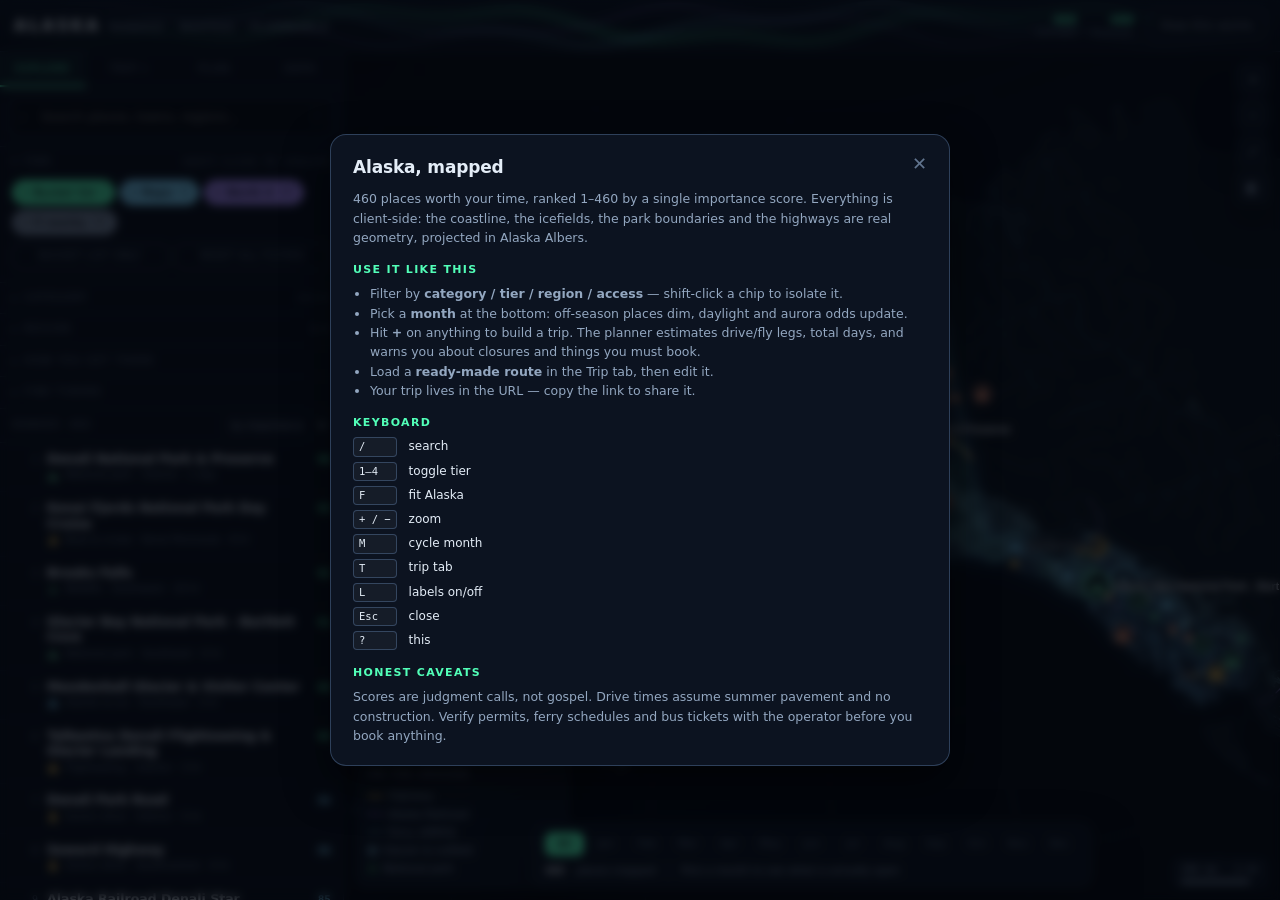
==== commit 514c3c31: "Pin system: shape=importance, colour=5 families, 23 canvas glyphs; zoom-gated disclosure" ====
--- a/docs/index.html
+++ b/docs/index.html
@@ -345,6 +345,27 @@
 #layerPop{display:none;background:var(--panel);backdrop-filter:blur(12px);border:1px solid var(--line2);
   border-radius:var(--r);padding:8px 11px;box-shadow:var(--shadow);min-width:172px}
 #layerPop .switch{font-size:11px}
+
+/* glyphs + family-grouped filters + legend keys */
+.gly{display:inline-block;vertical-align:-2px;flex-shrink:0;opacity:.95}
+.chip .gly{margin-right:1px}
+.famhead{display:flex;align-items:center;gap:6px;margin:9px 0 5px;cursor:pointer;
+  font-size:10px;letter-spacing:.1em;text-transform:uppercase;color:var(--tx3);user-select:none}
+.famhead:first-child{margin-top:2px}
+.famhead:hover{color:var(--tx2)}
+.famhead i{width:8px;height:8px;border-radius:2px;flex-shrink:0}
+.famhead b{font-weight:600;letter-spacing:.1em}
+.famhead span{margin-left:auto;font-family:var(--mono);font-size:9px;opacity:.7}
+.item .mt .gly{opacity:.8}
+#tip .t .gly{margin-right:4px}
+.pill .gly{margin-right:3px;vertical-align:-1.5px}
+.near a .gly{opacity:.85}
+.legend .mk{display:inline-block;flex-shrink:0;box-sizing:border-box}
+.legend .mk.disc{width:13px;height:13px;border-radius:50%;border:1.6px solid var(--tx);background:#080e18;
+  box-shadow:0 0 0 2.5px rgba(228,237,247,.14)}
+.legend .mk.chip{width:10px;height:10px;border-radius:50%;border:1.4px solid var(--tx2);background:#0a111c}
+.legend .mk.dot{width:7px;height:7px;border-radius:50%;background:var(--tx2)}
+.legend{max-width:224px}
 </style>
 </head>
 <body>
@@ -441,16 +462,7 @@
       <div id="layerPop"><div id="layers"></div></div>
     </div>
 
-    <div class="mapui legend">
-      <h4>Legend</h4>
-      <div class="lg"><i style="background:#52ffb8"></i>Tier 1 · bucket list</div>
-      <div class="lg"><i style="background:#7fd8ff"></i>Bigger dot = higher score</div>
-      <div class="lg"><span class="ln" style="border-color:#ffcd6e"></span>Highway</div>
-      <div class="lg"><span class="ln" style="border-color:#a78bfa;border-top-style:dashed"></span>Alaska Railroad</div>
-      <div class="lg"><span class="ln" style="border-color:#7fd8ff;border-top-style:dotted"></span>Ferry (AMHS)</div>
-      <div class="lg"><i style="background:rgba(150,225,255,.55);border-radius:2px"></i>Glacier / icefield</div>
-      <div class="lg"><i style="background:rgba(74,222,128,.35);border-radius:2px"></i>National park</div>
-    </div>
+    <div class="mapui legend"><div id="legendBody"></div></div>
 
     <div class="mapui monthbar">
       <div class="mrow" id="months"></div>
@@ -475,7 +487,7 @@
 
 // ══════════════ data (inlined by build.py) ══════════════
 const GEO   = {"land":[[[-141.0056,69.6509],[-141.0012,60.3211],[-140.9949,60.3044],[-140.9796,60.2958],[-140.5337,60.2185],[-140.5187,60.2239],[-140.4628,60.2891],[-140.4478,60.2945],[-140.4241,60.2932],[-140.0158,60.1874],[-139.9678,60.1884],[-139.9169,60.2079],[-139.7284,60.309],[-139.6798,60.3268],[-139.6283,60.3341],[-139.1016,60.3466],[-139.0795,60.341],[-139.0687,60.3221],[-139.0732,60.2998],[-139.1832,60.1002],[-139.1821,60.0734],[-139.0516,59.9949],[-139.0038,59.9772],[-138.7426,59.9132],[-138.7049,59.8985],[-138.6921,59.8869],[-138.6543,59.8055],[-138.6375,59.7841],[-138.5992,59.7538],[-137.6114,59.2393],[-137.5942,59.2253],[-137.5821,59.2066],[-137.4844,58.9919],[-137.5078,58.94],[-137.5088,58.9149],[-137.4869,58.9001],[-137.4535,58.8991],[-137.4231,58.9077],[-137.2819,58.9871],[-136.8408,59.1482],[-136.7855,59.1572],[-136.6719,59.1508],[-136.6135,59.1542],[-136.5695,59.1722],[-136.4848,59.2538],[-136.4665,59.2878],[-136.4676,59.4616],[-136.416,59.4522],[-136.3668,59.4496],[-136.32,59.4591],[-136.275,59.4864],[-136.2447,59.5282],[-136.2585,59.5561],[-136.2994,59.5757],[-136.3503,59.5924],[-136.2585,59.6216],[-135.9238,59.6667],[-135.4828,59.7925],[-135.4651,59.7897],[-135.4044,59.7533],[-135.2599,59.6982],[-135.2219,59.6753],[-135.192,59.6471],[-135.1578,59.6233],[-135.1067,59.6132],[-135.0879,59.6065],[-135.0329,59.5731],[-135.0185,59.5594],[-135.0162,59.5434],[-135.0195,59.4932],[-135.0233,59.4771],[-135.0375,59.4616],[-135.0786,59.4383],[-135.0958,59.4189],[-134.9933,59.3819],[-135.0144,59.3515],[-135.0162,59.3362],[-134.98,59.2974],[-134.9578,59.281],[-134.9324,59.2706],[-134.7055,59.2401],[-134.6921,59.2352],[-134.6829,59.223],[-134.6714,59.1938],[-134.6604,59.1813],[-134.6108,59.1446],[-134.5828,59.1288],[-134.5567,59.1231],[-134.5091,59.1228],[-134.4776,59.1149],[-134.451,59.0979],[-134.398,59.052],[-134.3872,59.0369],[-134.3856,59.0188],[-134.3994,58.975],[-134.3434,58.9689],[-134.3297,58.963],[-134.32,58.9527],[-134.3303,58.9453],[-134.333,58.9341],[-134.3274,58.9165],[-134.3169,58.9038],[-134.2222,58.8427],[-133.8712,58.7359],[-133.8311,58.718],[-133.7964,58.6934],[-133.7001,58.5994],[-133.6263,58.5464],[-133.4631,58.4622],[-133.3922,58.4039],[-133.4301,58.3721],[-133.415,58.3305],[-133.3746,58.291],[-133.1656,58.1473],[-133.1421,58.1206],[-133.0948,58.0331],[-133.0752,58.0079],[-132.9172,57.8805],[-132.5524,57.4991],[-132.3623,57.3457],[-132.231,57.1968],[-132.3412,57.0804],[-132.0319,57.0284],[-132.1074,56.8588],[-131.8716,56.7935],[-131.8659,56.7857],[-131.888,56.748],[-131.886,56.7371],[-131.839,56.6823],[-131.8304,56.6648],[-131.8266,56.6446],[-131.8321,56.6034],[-131.8256,56.5933],[-131.7991,56.5877],[-131.6923,56.5851],[-131.5859,56.595],[-131.5604,56.5941],[-131.5364,56.5852],[-131.4917,56.5602],[-131.1005,56.4077],[-131.0169,56.3871],[-130.8391,56.3725],[-130.7603,56.3452],[-130.6458,56.2619],[-130.6023,56.2471],[-130.4955,56.2324],[-130.4723,56.2249],[-130.4581,56.2107],[-130.4279,56.144],[-130.4182,56.1297],[-130.404,56.1219],[-130.2432,56.0924],[-130.2112,56.09],[-130.1168,56.1056],[-130.0943,56.1015],[-130.0715,56.0841],[-130.0393,56.0455],[-130.0266,56.0241],[-130.019,56.0022],[-130.0147,55.9633],[-130.0168,55.9189],[-130.0196,55.908],[-130.0494,55.8714],[-130.1047,55.8253],[-130.1366,55.8065],[-130.1488,55.7954],[-130.1673,55.7663],[-130.1737,55.7495],[-130.1708,55.741],[-130.1601,55.7271],[-130.1674,55.7154],[-130.1559,55.7001],[-130.1318,55.6766],[-130.1265,55.654],[-130.1286,55.6364],[-130.1351,55.6191],[-130.1531,55.5851],[-130.1469,55.5693],[-130.147,55.5472],[-130.1122,55.5093],[-130.1017,55.4811],[-130.0951,55.4721],[-130.0654,55.4461],[-130.0575,55.4349],[-130.0526,55.414],[-130.0543,55.3666],[-130.0501,55.3454],[-130.0393,55.3308],[-129.9892,55.284],[-130.0312,55.2644],[-130.0782,55.2338],[-130.1005,55.2303],[-130.1047,55.2257],[-130.1091,55.2008],[-130.1265,55.181],[-130.152,55.1633],[-130.16,55.1537],[-130.1737,55.1177],[-130.2003,55.1042],[-130.2289,55.0438],[-130.2387,55.0344],[-130.2698,55.0165],[-130.2943,54.9719],[-130.3266,54.9521],[-130.3356,54.9387],[-130.3654,54.9073],[-130.3852,54.8966],[-130.4308,54.8813],[-130.4888,54.8442],[-130.5803,54.8064],[-130.6046,54.8022],[-130.6025,54.8145],[-130.5684,54.8415],[-130.5609,54.8514],[-130.5672,54.8544],[-130.5851,54.852],[-130.6065,54.8386],[-130.6715,54.772],[-130.6808,54.7654],[-130.6913,54.7626],[-130.7037,54.7654],[-130.7184,54.773],[-130.7289,54.7841],[-130.7285,54.7974],[-130.7133,54.8038],[-130.6908,54.8068],[-130.6778,54.8145],[-130.7051,54.8505],[-130.7235,54.8874],[-130.7285,54.9073],[-130.7285,54.9482],[-130.7436,54.9663],[-130.7525,54.9694],[-130.7565,54.9578],[-130.7544,54.8928],[-130.7502,54.8725],[-130.734,54.8431],[-130.736,54.8315],[-130.7452,54.8217],[-130.7561,54.8195],[-130.7672,54.8234],[-130.7769,54.8315],[-130.7889,54.8039],[-130.8066,54.7788],[-130.8319,54.7654],[-130.8663,54.7732],[-130.9183,54.8029],[-130.9342,54.8244],[-130.9278,54.852],[-130.942,54.8589],[-130.9334,54.8802],[-130.9418,54.8953],[-130.9552,54.9094],[-130.9619,54.9277],[-130.9412,54.9254],[-130.9327,54.9402],[-130.9397,54.9589],[-130.9653,54.9681],[-130.9822,54.9911],[-131.0094,54.9983],[-131.0097,55.0054],[-130.9967,55.0234],[-130.987,55.0435],[-130.971,55.0612],[-130.9497,55.0738],[-130.9012,55.0834],[-130.8542,55.1031],[-130.8321,55.1053],[-130.8212,55.1002],[-130.8111,55.0786],[-130.7633,55.0787],[-130.7442,55.0832],[-130.7315,55.0798],[-130.7203,55.081],[-130.7125,55.1066],[-130.6876,55.1401],[-130.6488,55.1725],[-130.566,55.2233],[-130.4735,55.3101],[-130.4616,55.3319],[-130.4801,55.3308],[-130.5023,55.3153],[-130.5235,55.3074],[-130.5526,55.2877],[-130.5613,55.2803],[-130.5941,55.2257],[-130.6155,55.1995],[-130.6684,55.1804],[-130.6942,55.1612],[-130.7599,55.097],[-130.7743,55.0925],[-130.7912,55.0991],[-130.7975,55.1085],[-130.8054,55.1363],[-130.8111,55.1469],[-130.852,55.1332],[-130.8902,55.1053],[-130.9708,55.0854],[-130.9967,55.0854],[-131.0157,55.0936],[-131.0382,55.1084],[-131.057,55.1263],[-131.0649,55.1435],[-131.0653,55.1862],[-131.0576,55.1987],[-131.0019,55.2401],[-130.9798,55.2514],[-130.9585,55.2561],[-130.9383,55.2871],[-130.9247,55.294],[-130.9102,55.295],[-130.88,55.2903],[-130.6322,55.291],[-130.6125,55.2971],[-130.6568,55.3157],[-130.6694,55.3285],[-130.6466,55.3386],[-130.6564,55.3523],[-130.6704,55.3499],[-130.7124,55.3209],[-130.7263,55.3146],[-130.8339,55.3044],[-130.8619,55.3122],[-130.8732,55.342],[-130.8868,55.4516],[-130.8735,55.5341],[-130.8663,55.5503],[-130.8732,55.623],[-130.8785,55.6364],[-130.9022,55.6657],[-130.9073,55.6819],[-130.904,55.6903],[-130.8902,55.7004],[-130.8868,55.7086],[-130.8899,55.7153],[-130.904,55.7275],[-130.9147,55.7469],[-130.9499,55.7711],[-130.9619,55.783],[-130.9281,55.8002],[-130.9204,55.8105],[-130.9346,55.8184],[-130.9687,55.8048],[-130.9835,55.8056],[-131.0134,55.8184],[-131.0615,55.8768],[-131.1339,55.9208],[-131.1264,55.9345],[-131.1463,55.9348],[-131.1652,55.9406],[-131.1768,55.952],[-131.1748,55.9693],[-131.1964,55.9714],[-131.1849,55.9867],[-131.14,56.017],[-131.0444,56.0581],[-131.0786,56.0581],[-131.068,56.0719],[-131.0097,56.1126],[-131.0633,56.0959],[-131.0857,56.0862],[-131.1065,56.0717],[-131.1361,56.0413],[-131.1655,56.0333],[-131.1923,56.0146],[-131.2903,55.9883],[-131.3148,55.9726],[-131.3419,55.9609],[-131.3712,55.9686],[-131.3973,55.9876],[-131.4144,56.0102],[-131.459,55.9847],[-131.483,55.9794],[-131.4963,55.9897],[-131.5641,55.947],[-131.5894,55.9414],[-131.6273,55.9414],[-131.6382,55.93],[-131.6553,55.925],[-131.6804,55.9105],[-131.7034,55.9044],[-131.7359,55.8867],[-131.8048,55.8867],[-131.8532,55.8663],[-131.9006,55.8655],[-131.9147,55.8594],[-131.8933,55.8554],[-131.8253,55.8315],[-131.7779,55.8254],[-131.7659,55.8169],[-131.7638,55.7973],[-131.7828,55.7539],[-131.7905,55.7427],[-131.8084,55.7295],[-131.8253,55.7255],[-131.8669,55.7291],[-131.8321,55.697],[-131.8277,55.6679],[-131.848,55.6419],[-131.8873,55.6192],[-131.8805,55.5987],[-132.004,55.6676],[-131.9685,55.6335],[-131.9535,55.6115],[-131.9289,55.5893],[-131.9488,55.5919],[-131.9488,55.5851],[-131.9346,55.577],[-131.926,55.5636],[-131.9237,55.5473],[-131.9283,55.5305],[-131.9519,55.5176],[-131.9556,55.5063],[-131.9614,55.501],[-131.9744,55.5048],[-131.9966,55.5168],[-132.1346,55.5652],[-132.1716,55.5885],[-132.1853,55.6156],[-132.2119,55.6981],[-132.2266,55.7154],[-132.2445,55.723],[-132.2615,55.7397],[-132.2662,55.7563],[-132.2467,55.7639],[-132.2274,55.7578],[-132.1887,55.7303],[-132.1679,55.7228],[-132.1822,55.7768],[-132.1769,55.7949],[-132.1689,55.8023],[-132.1406,55.8048],[-132.0736,55.8028],[-132.0587,55.8048],[-132.0462,55.8173],[-132.0539,55.8283],[-132.086,55.8458],[-132.036,55.8938],[-132.0413,55.911],[-132.0563,55.9304],[-132.0569,55.9445],[-132.0436,55.9547],[-132.0171,55.9619],[-131.9684,55.9587],[-131.9556,55.9619],[-131.9498,55.9721],[-131.9537,55.9928],[-131.9451,55.9966],[-131.9435,56.0069],[-131.963,56.0717],[-131.963,56.1574],[-131.9503,56.1667],[-131.8887,56.1838],[-131.8138,56.196],[-131.6984,56.1962],[-131.599,56.1787],[-131.5795,56.1791],[-131.5584,56.1884],[-131.5293,56.214],[-131.5134,56.2221],[-131.4895,56.2225],[-131.5133,56.2293],[-131.5378,56.2254],[-131.5863,56.2089],[-131.6138,56.2051],[-131.6379,56.2064],[-131.6887,56.2163],[-131.8768,56.2231],[-131.9078,56.2327],[-131.9593,56.2945],[-131.9652,56.3108],[-131.9713,56.3564],[-131.9801,56.3659],[-132.0061,56.3673],[-132.0607,56.381],[-132.077,56.3819],[-132.1051,56.3737],[-132.1438,56.3887],[-132.1549,56.3802],[-132.161,56.3802],[-132.1853,56.4287],[-132.1884,56.4519],[-132.2033,56.4713],[-132.2362,56.4831],[-132.284,56.4935],[-132.3449,56.529],[-132.3497,56.5369],[-132.3529,56.5521],[-132.3502,56.5794],[-132.3378,56.6018],[-132.305,56.6402],[-132.3298,56.6391],[-132.3717,56.6242],[-132.4474,56.6072],[-132.4769,56.6045],[-132.52,56.6277],[-132.5402,56.6315],[-132.55,56.639],[-132.5384,56.6613],[-132.522,56.675],[-132.5033,56.6784],[-132.4565,56.675],[-132.4687,56.6919],[-132.531,56.7086],[-132.4795,56.7428],[-132.4627,56.7569],[-132.4626,56.7648],[-132.4149,56.7849],[-132.4122,56.7923],[-132.4125,56.8089],[-132.4009,56.8122],[-132.3793,56.8123],[-132.3597,56.8184],[-132.3784,56.8265],[-132.3987,56.8249],[-132.4182,56.8168],[-132.4348,56.8054],[-132.4327,56.7935],[-132.4901,56.7812],[-132.4972,56.7613],[-132.5148,56.7554],[-132.5371,56.7581],[-132.6732,56.8028],[-132.7614,56.8458],[-132.7746,56.8565],[-132.7848,56.8798],[-132.7909,56.8854],[-132.8447,56.9132],[-132.8566,56.9145],[-132.8604,56.9188],[-132.8595,56.9376],[-132.8966,56.9581],[-132.9132,56.9716],[-132.922,56.9829],[-132.8816,56.9911],[-132.8674,56.9897],[-132.8521,56.974],[-132.8411,56.9677],[-132.8296,56.973],[-132.8118,56.9742],[-132.7862,56.9676],[-132.7677,56.9697],[-132.7712,56.9971],[-132.8098,57.0556],[-132.8087,57.0654],[-132.7996,57.0697],[-132.7928,57.079],[-132.7908,57.0884],[-132.7954,57.0927],[-132.8055,57.0905],[-132.8395,57.0728],[-132.8611,57.0364],[-132.8777,57.0213],[-132.8978,57.0275],[-132.9216,57.0428],[-132.9457,57.0468],[-132.9835,57.0449],[-132.9938,57.0478],[-133.0424,57.0692],[-133.093,57.0865],[-133.1319,57.0874],[-133.1498,57.0815],[-133.1652,57.086],[-133.1684,57.0896],[-133.1663,57.0968],[-133.1548,57.1064],[-133.142,57.1296],[-133.1479,57.1411],[-133.1211,57.1443],[-133.1363,57.1611],[-133.1676,57.1696],[-133.1889,57.1479],[-133.1753,57.1479],[-133.1753,57.1411],[-133.2115,57.142],[-133.2204,57.1476],[-133.2094,57.161],[-133.2166,57.171],[-133.2259,57.175],[-133.2357,57.1738],[-133.2441,57.1684],[-133.2504,57.1337],[-133.2665,57.1132],[-133.2901,57.102],[-133.317,57.1025],[-133.3636,57.1284],[-133.4236,57.1453],[-133.4459,57.1479],[-133.4761,57.1652],[-133.4869,57.1684],[-133.5206,57.1723],[-133.552,57.1815],[-133.552,57.1883],[-133.53,57.1914],[-133.5048,57.2034],[-133.4886,57.2209],[-133.494,57.2398],[-133.5051,57.2512],[-133.495,57.2562],[-133.4851,57.277],[-133.4719,57.2819],[-133.4422,57.2845],[-133.2548,57.2811],[-133.1821,57.3056],[-133.1622,57.3193],[-133.1073,57.3193],[-133.0863,57.3225],[-133.0584,57.3319],[-133.0377,57.3468],[-133.0381,57.3671],[-133.0511,57.3663],[-133.0993,57.3393],[-133.1207,57.3323],[-133.1787,57.3323],[-133.2237,57.3193],[-133.2411,57.3204],[-133.2882,57.3323],[-133.3915,57.3351],[-133.4195,57.3439],[-133.4421,57.359],[-133.4565,57.3808],[-133.4029,57.3994],[-133.3567,57.4023],[-133.3448,57.4054],[-133.3398,57.4118],[-133.3359,57.4382],[-133.3432,57.4422],[-133.3782,57.4285],[-133.4145,57.4328],[-133.4254,57.4251],[-133.4374,57.4235],[-133.4542,57.4318],[-133.4703,57.4436],[-133.5004,57.476],[-133.5045,57.4868],[-133.5049,57.5036],[-133.4974,57.5316],[-133.4769,57.5521],[-133.439,57.5695],[-133.3489,57.5759],[-133.3131,57.593],[-133.3339,57.596],[-133.4161,57.5953],[-133.4391,57.5895],[-133.4608,57.5799],[-133.5329,57.5725],[-133.5914,57.5746],[-133.6051,57.5793],[-133.6485,57.6171],[-133.6588,57.6209],[-133.6466,57.6872],[-133.6483,57.7028],[-133.6357,57.7082],[-133.593,57.7097],[-133.5663,57.7165],[-133.5483,57.7048],[-133.5327,57.7],[-133.508,57.6789],[-133.495,57.6721],[-133.4422,57.6681],[-133.2104,57.5889],[-133.1684,57.5793],[-133.1379,57.5556],[-133.1114,57.545],[-133.0695,57.5127],[-133.0455,57.5036],[-133.0203,57.5071],[-133.0085,57.5119],[-133.004,57.5179],[-133.0819,57.5373],[-133.0996,57.551],[-133.1275,57.5793],[-133.1554,57.5998],[-133.1648,57.6125],[-133.1622,57.6271],[-133.1827,57.6238],[-133.2123,57.6271],[-133.2389,57.6366],[-133.2504,57.6517],[-133.3603,57.6824],[-133.3977,57.7094],[-133.4176,57.7194],[-133.469,57.7274],[-133.5,57.7376],[-133.5289,57.7509],[-133.5458,57.7643],[-133.5523,57.7923],[-133.5582,57.8896],[-133.552,57.9151],[-133.5393,57.9174],[-133.4906,57.9083],[-133.4291,57.9083],[-133.3985,57.904],[-133.3431,57.8848],[-133.3131,57.8803],[-133.2783,57.8878],[-133.2443,57.8761],[-133.1425,57.8547],[-133.1241,57.8571],[-133.1322,57.8652],[-133.1857,57.8896],[-133.2063,57.8947],[-133.5543,57.9294],[-133.5729,57.9241],[-133.5846,57.9108],[-133.593,57.8878],[-133.5898,57.8676],[-133.5926,57.8579],[-133.6346,57.8878],[-133.6401,57.8679],[-133.626,57.8287],[-133.6346,57.8052],[-133.6614,57.7864],[-133.6864,57.7907],[-133.7086,57.8083],[-133.7423,57.845],[-133.8031,57.8985],[-133.8116,57.913],[-133.8127,57.925],[-133.8191,57.9328],[-133.8612,57.9567],[-133.8098,57.9853],[-133.7922,57.9902],[-133.7749,57.9888],[-133.7376,57.9567],[-133.7018,57.94],[-133.6914,57.942],[-133.6892,57.9567],[-133.6976,57.99],[-133.692,58.0019],[-133.6693,58.0114],[-133.6693,58.0175],[-133.7318,58.0195],[-133.7555,58.0301],[-133.765,58.0622],[-133.7486,58.0782],[-133.7176,58.0978],[-133.6982,58.116],[-133.7172,58.1274],[-133.7172,58.1348],[-133.6952,58.1391],[-133.6749,58.1479],[-133.6824,58.1553],[-133.7003,58.1485],[-133.7581,58.1348],[-133.7581,58.1274],[-133.7417,58.1197],[-133.7486,58.1061],[-133.8101,58.0447],[-133.8133,58.029],[-133.7991,58.0114],[-133.8644,57.987],[-133.9087,57.9839],[-133.9294,57.9902],[-133.943,58.0039],[-133.9704,58.0114],[-133.9762,58.0201],[-133.978,58.0358],[-134.0109,58.0429],[-134.0164,58.05],[-134.0182,58.0622],[-134.0234,58.0714],[-134.0597,58.0722],[-134.0728,58.1132],[-134.0574,58.111],[-134.0485,58.1138],[-134.0448,58.1199],[-134.0455,58.1274],[-134.0514,58.1346],[-134.0719,58.1462],[-134.0802,58.1553],[-134.0859,58.175],[-134.0864,58.1963],[-134.0816,58.2082],[-134.0597,58.2304],[-134.057,58.24],[-134.0597,58.2646],[-134.0677,58.2789],[-134.0666,58.2851],[-134.0594,58.2886],[-134.0318,58.2851],[-133.9908,58.3056],[-133.9824,58.3156],[-133.9825,58.3209],[-133.9908,58.3328],[-134.0058,58.3724],[-134.01,58.3922],[-134.0045,58.4086],[-133.963,58.4222],[-133.9518,58.4328],[-133.9499,58.4564],[-133.9201,58.4975],[-133.8764,58.5104],[-133.7718,58.5185],[-133.7718,58.5246],[-133.8878,58.5246],[-133.9339,58.5189],[-133.9596,58.5126],[-133.9766,58.5048],[-133.9824,58.4876],[-133.9747,58.4499],[-133.9874,58.4427],[-134.0102,58.4398],[-134.0504,58.4261],[-134.0728,58.4222],[-134.0728,58.4148],[-134.0518,58.4084],[-134.0471,58.3896],[-134.0529,58.3673],[-134.0631,58.3502],[-134.081,58.3377],[-134.1251,58.3187],[-134.1417,58.3056],[-134.1471,58.285],[-134.1317,58.2731],[-134.1111,58.2631],[-134.1007,58.2478],[-134.1044,58.2395],[-134.1129,58.2321],[-134.1449,58.2099],[-134.1579,58.2043],[-134.1901,58.2031],[-134.2416,58.2143],[-134.4411,58.3215],[-134.4713,58.3309],[-134.4898,58.3497],[-134.498,58.3539],[-134.5532,58.3539],[-134.6112,58.3676],[-134.6217,58.364],[-134.6302,58.3515],[-134.6413,58.3539],[-134.6477,58.376],[-134.6544,58.3864],[-134.7189,58.3743],[-134.7348,58.3738],[-134.7562,58.3815],[-134.7673,58.4003],[-134.7716,58.424],[-134.7746,58.4759],[-134.7829,58.4931],[-134.7996,58.503],[-134.827,58.511],[-134.827,58.5185],[-134.8139,58.5246],[-134.8472,58.5352],[-134.875,58.5531],[-134.8976,58.5757],[-134.935,58.6233],[-134.9757,58.6589],[-134.9914,58.6829],[-134.9608,58.6675],[-134.9451,58.6633],[-134.93,58.6693],[-134.9157,58.6556],[-134.9208,58.6783],[-134.9405,58.7161],[-134.9259,58.755],[-134.934,58.7774],[-134.9461,58.7998],[-134.9504,58.8201],[-134.9744,58.8124],[-134.9867,58.8137],[-134.9982,58.8201],[-135.0055,58.8078],[-135.026,58.7932],[-135.0324,58.7853],[-135.0301,58.7761],[-135.0226,58.7687],[-135.0199,58.7611],[-135.0324,58.7512],[-135.0255,58.7375],[-135.0522,58.7524],[-135.1046,58.8095],[-135.1436,58.8339],[-135.149,58.8437],[-135.146,58.8571],[-135.1286,58.8952],[-135.1457,58.9064],[-135.1561,58.9228],[-135.1613,58.9433],[-135.1669,58.9908],[-135.2037,59.0324],[-135.2112,59.0666],[-135.2227,59.0939],[-135.2296,59.1259],[-135.2726,59.1832],[-135.3003,59.2116],[-135.3347,59.2389],[-135.3618,59.2708],[-135.3675,59.3129],[-135.3397,59.4008],[-135.3317,59.4516],[-135.3483,59.4706],[-135.3595,59.457],[-135.3893,59.3749],[-135.4011,59.3199],[-135.4144,59.3006],[-135.4364,59.3129],[-135.467,59.3057],[-135.5279,59.3197],[-135.5538,59.3198],[-135.5338,59.31],[-135.482,59.2951],[-135.4609,59.2822],[-135.4302,59.2521],[-135.4228,59.2379],[-135.3988,59.2309],[-135.3595,59.2138],[-135.3341,59.1614],[-135.3365,59.1628],[-135.3393,59.1592],[-135.3409,59.1484],[-135.3173,59.1314],[-135.3103,59.122],[-135.307,59.1111],[-135.3074,59.087],[-135.3196,59.1015],[-135.3607,59.1138],[-135.3784,59.1242],[-135.3866,59.1388],[-135.3955,59.1832],[-135.4233,59.2051],[-135.4704,59.2255],[-135.5196,59.2365],[-135.5538,59.2304],[-135.5386,59.2153],[-135.4849,59.1832],[-135.4521,59.1415],[-135.4364,59.128],[-135.3846,59.1009],[-135.375,59.087],[-135.3776,59.07],[-135.3856,59.0532],[-135.3883,59.0378],[-135.375,59.0256],[-135.3848,59.0161],[-135.3875,59.0063],[-135.3839,58.9975],[-135.375,58.9914],[-135.3863,58.9752],[-135.3858,58.9543],[-135.3772,58.9363],[-135.3644,58.9287],[-135.321,58.9157],[-135.3208,58.9047],[-135.3334,58.8872],[-135.3306,58.8778],[-135.296,58.8351],[-135.231,58.7717],[-135.2422,58.7479],[-135.2406,58.7302],[-135.1684,58.6457],[-135.1627,58.6345],[-135.1811,58.6245],[-135.2087,58.6205],[-135.2262,58.6123],[-135.2142,58.5898],[-135.1684,58.5445],[-135.1529,58.5198],[-135.1422,58.511],[-135.1422,58.4911],[-135.1112,58.4598],[-135.0997,58.4438],[-135.0573,58.3515],[-135.0528,58.3093],[-135.057,58.2988],[-135.0792,58.3056],[-135.0907,58.3022],[-135.0933,58.2952],[-135.0938,58.2646],[-135.0897,58.2442],[-135.0938,58.2373],[-135.1456,58.2168],[-135.1731,58.2189],[-135.3096,58.2521],[-135.3505,58.2768],[-135.3816,58.3109],[-135.4029,58.3539],[-135.4159,58.395],[-135.4459,58.4221],[-135.4553,58.4463],[-135.4675,58.4674],[-135.4849,58.484],[-135.5054,58.4836],[-135.5142,58.4655],[-135.4984,58.4455],[-135.4758,58.4265],[-135.4644,58.4117],[-135.4598,58.3883],[-135.4631,58.3781],[-135.478,58.3738],[-135.4941,58.3757],[-135.5071,58.3807],[-135.5326,58.395],[-135.5932,58.42],[-135.6275,58.4263],[-135.6525,58.4185],[-135.6766,58.4067],[-135.8867,58.3794],[-135.9094,58.3813],[-135.9095,58.3951],[-135.9022,58.4216],[-135.89,58.4485],[-135.8759,58.4632],[-135.8947,58.4633],[-135.9503,58.4564],[-135.9503,58.4632],[-135.9367,58.4631],[-135.9032,58.4775],[-135.8887,58.4776],[-135.848,58.47],[-135.8605,58.491],[-135.8566,58.4995],[-135.8467,58.5078],[-135.8411,58.5284],[-135.8453,58.5465],[-135.8561,58.5593],[-135.8717,58.5677],[-135.8896,58.5731],[-135.8896,58.5799],[-135.8207,58.6003],[-135.887,58.6125],[-135.9397,58.6813],[-135.9551,58.6946],[-135.9783,58.6966],[-135.964,58.7165],[-135.9744,58.7291],[-136.0093,58.759],[-136.0321,58.7719],[-136.0575,58.8037],[-136.0739,58.8126],[-136.0603,58.8259],[-135.9631,58.862],[-135.9298,58.8815],[-135.9366,58.8641],[-135.9178,58.8633],[-135.7586,58.8884],[-135.773,58.9045],[-135.7981,58.9127],[-135.9355,58.9162],[-135.964,58.9225],[-135.9586,58.9133],[-135.9508,58.9083],[-135.9298,58.902],[-135.9436,58.892],[-136.0138,58.8587],[-136.0299,58.8553],[-136.0465,58.861],[-136.0477,58.8687],[-136.0541,58.8787],[-136.0541,58.8884],[-136.0329,58.9225],[-136.0565,58.9301],[-136.0769,58.9465],[-136.0924,58.9663],[-136.1012,58.984],[-136.1059,59.0152],[-136.1149,59.0256],[-136.1264,59.0325],[-136.1417,59.0371],[-136.1574,59.0376],[-136.1701,59.0324],[-136.1549,59.0231],[-136.1424,59.007],[-136.1388,58.9898],[-136.1496,58.9771],[-136.141,58.9548],[-136.1666,58.9426],[-136.2024,58.9341],[-136.2247,58.9225],[-136.1527,58.9327],[-136.1178,58.9333],[-136.1012,58.9157],[-136.1223,58.9083],[-136.1223,58.902],[-136.1042,58.8952],[-136.0975,58.8769],[-136.0999,58.8537],[-136.1086,58.8332],[-136.1333,58.8061],[-136.1401,58.7822],[-136.1595,58.7683],[-136.2097,58.7508],[-136.2691,58.7641],[-136.3824,58.8065],[-136.3824,58.8126],[-136.3136,58.8095],[-136.2776,58.813],[-136.2595,58.8263],[-136.2877,58.8256],[-136.3758,58.8332],[-136.4259,58.8244],[-136.452,58.8244],[-136.4752,58.8366],[-136.493,58.8641],[-136.5079,58.9044],[-136.5108,58.9426],[-136.4923,58.9634],[-136.4923,58.9709],[-136.5262,58.9676],[-136.5441,58.9574],[-136.5741,58.9157],[-136.6393,58.9672],[-136.674,59.0028],[-136.6931,59.018],[-136.712,59.0256],[-136.6083,58.9083],[-136.6335,58.8918],[-136.6577,58.8987],[-136.6815,58.914],[-136.7051,58.9225],[-136.7513,58.9328],[-136.7767,58.9484],[-136.8274,58.9567],[-136.8414,58.9618],[-136.8758,58.984],[-136.9176,59.0019],[-136.9464,59.0226],[-137.013,59.0528],[-137.0322,59.0675],[-137.0461,59.069],[-137.0595,59.0637],[-137.0639,59.0554],[-137.063,59.0439],[-137.029,59.0337],[-137.008,59.0217],[-136.9714,58.9914],[-136.9293,58.9683],[-136.9112,58.9543],[-136.9037,58.9324],[-136.918,58.9201],[-137.013,58.9225],[-137.0305,58.9129],[-137.0642,58.8741],[-137.0853,58.8695],[-137.1024,58.8585],[-137.1297,58.8332],[-137.1297,58.8263],[-137.109,58.8288],[-137.0869,58.8378],[-137.0663,58.8507],[-137.0333,58.8782],[-137.015,58.8879],[-136.9947,58.8934],[-136.8959,58.8924],[-136.8417,58.8825],[-136.8178,58.8707],[-136.8125,58.8621],[-136.8092,58.8474],[-136.8001,58.84],[-136.7915,58.8543],[-136.777,58.8657],[-136.7589,58.8728],[-136.7392,58.8741],[-136.7275,58.8704],[-136.6983,58.8536],[-136.6637,58.851],[-136.6431,58.8398],[-136.609,58.8397],[-136.5876,58.8483],[-136.5673,58.8369],[-136.5406,58.8293],[-136.4848,58.7996],[-136.4954,58.7845],[-136.5119,58.7805],[-136.5475,58.7791],[-136.54,58.7717],[-136.5659,58.786],[-136.5889,58.8089],[-136.6149,58.8254],[-136.6499,58.8201],[-136.6431,58.8065],[-136.628,58.8056],[-136.5741,58.7791],[-136.5934,58.7712],[-136.6158,58.7717],[-136.5633,58.7607],[-136.5439,58.7512],[-136.529,58.7512],[-136.5226,58.7477],[-136.5197,58.741],[-136.5259,58.7304],[-136.5257,58.7238],[-136.5159,58.7024],[-136.5068,58.6979],[-136.4885,58.6966],[-136.4767,58.6923],[-136.4526,58.6735],[-136.4376,58.6693],[-136.4518,58.6892],[-136.491,58.7202],[-136.4991,58.7477],[-136.4919,58.7492],[-136.3839,58.7251],[-136.3426,58.6916],[-136.3448,58.6792],[-136.3553,58.6715],[-136.3966,58.6556],[-136.4567,58.6233],[-136.4886,58.6135],[-136.5195,58.6208],[-136.5257,58.614],[-136.4878,58.5954],[-136.4752,58.5929],[-136.4639,58.5965],[-136.4308,58.6208],[-136.4012,58.6257],[-136.3773,58.6177],[-136.3544,58.6062],[-136.3277,58.6003],[-136.3346,58.6086],[-136.3522,58.6212],[-136.3557,58.6283],[-136.3519,58.6385],[-136.3436,58.6422],[-136.3277,58.6413],[-136.3017,58.6292],[-136.293,58.6345],[-136.2978,58.6583],[-136.293,58.6693],[-136.2805,58.6602],[-136.1832,58.614],[-136.1832,58.6072],[-136.1924,58.6071],[-136.211,58.6003],[-136.1776,58.5731],[-136.1428,58.5736],[-136.1282,58.5707],[-136.1223,58.5557],[-136.1276,58.5519],[-136.1506,58.5489],[-136.1627,58.5262],[-136.1791,58.5233],[-136.211,58.5246],[-136.1986,58.509],[-136.1803,58.5076],[-136.1319,58.5195],[-136.0825,58.5164],[-136.0882,58.498],[-136.0843,58.4847],[-136.0807,58.4796],[-136.0623,58.4743],[-136.0602,58.4495],[-136.0362,58.3979],[-136.0267,58.3881],[-136.0573,58.3595],[-136.0763,58.3456],[-136.1868,58.3224],[-136.2728,58.313],[-136.2875,58.3182],[-136.2833,58.3297],[-136.2657,58.3465],[-136.2724,58.3596],[-136.3277,58.4086],[-136.3297,58.3805],[-136.3431,58.3762],[-136.4093,58.3935],[-136.4591,58.4169],[-136.4817,58.4222],[-136.4894,58.426],[-136.4986,58.4413],[-136.5059,58.4427],[-136.5135,58.4362],[-136.5104,58.4279],[-136.4991,58.4148],[-136.5003,58.3851],[-136.5151,58.3803],[-136.5375,58.3825],[-136.5611,58.3738],[-136.5522,58.3713],[-136.5411,58.3622],[-136.525,58.3581],[-136.507,58.3489],[-136.4991,58.3465],[-136.4803,58.3469],[-136.4862,58.3626],[-136.4817,58.3776],[-136.4733,58.3854],[-136.4101,58.3793],[-136.4029,58.3676],[-136.3657,58.3524],[-136.362,58.3402],[-136.3619,58.3161],[-136.3706,58.2995],[-136.3912,58.3026],[-136.4342,58.3192],[-136.4928,58.3144],[-136.5128,58.3192],[-136.5275,58.3371],[-136.5628,58.3437],[-136.5847,58.3571],[-136.5989,58.359],[-136.6205,58.3539],[-136.6567,58.3397],[-136.566,58.278],[-136.5607,58.2713],[-136.5611,58.2578],[-136.5673,58.2493],[-136.5984,58.223],[-136.6334,58.2277],[-136.651,58.2205],[-136.6648,58.2204],[-136.6908,58.2304],[-136.7069,58.248],[-136.7114,58.2689],[-136.7008,58.2842],[-136.671,58.2851],[-136.6772,58.3056],[-136.6938,58.2993],[-136.7111,58.2978],[-136.7252,58.3019],[-136.7325,58.313],[-136.7506,58.3004],[-136.7619,58.2973],[-136.7728,58.2987],[-136.7836,58.3064],[-136.7722,58.3183],[-136.7728,58.3266],[-136.7882,58.3327],[-136.8262,58.319],[-136.8491,58.3266],[-136.8274,58.3465],[-136.8475,58.3727],[-136.8605,58.3824],[-136.8758,58.3881],[-136.878,58.3633],[-136.8901,58.3497],[-136.9036,58.3508],[-136.91,58.3707],[-136.921,58.389],[-136.9475,58.4007],[-136.9794,58.4069],[-137.0068,58.4086],[-137.0228,58.4072],[-137.0784,58.3933],[-137.1123,58.395],[-137.1314,58.4013],[-137.1979,58.4427],[-137.2601,58.4564],[-137.3,58.4748],[-137.3219,58.4807],[-137.3404,58.4948],[-137.3625,58.5002],[-137.4714,58.5544],[-137.5185,58.5648],[-137.5628,58.5909],[-137.5884,58.6003],[-137.6208,58.6026],[-137.6315,58.6062],[-137.6225,58.614],[-137.6068,58.6177],[-137.5705,58.618],[-137.5543,58.6208],[-137.4996,58.6481],[-137.452,58.6501],[-137.4381,58.6556],[-137.4577,58.6723],[-137.4791,58.6829],[-137.4954,58.6804],[-137.5216,58.6654],[-137.5666,58.6588],[-137.643,58.6345],[-137.6706,58.6332],[-137.6778,58.6464],[-137.6832,58.6665],[-137.7047,58.6863],[-137.8696,58.7658],[-137.8931,58.7822],[-137.9261,58.7957],[-137.931,58.803],[-137.9241,58.8346],[-137.9242,58.8474],[-137.9442,58.8881],[-137.9844,58.92],[-138.1849,59.0256],[-138.2508,59.0478],[-138.2812,59.0624],[-138.2879,59.0808],[-138.3627,59.0798],[-138.3989,59.0833],[-138.4313,59.0938],[-138.3987,59.0928],[-138.3832,59.0948],[-138.3698,59.1013],[-138.4285,59.1112],[-138.5594,59.1062],[-138.61,59.128],[-138.5404,59.1225],[-138.5069,59.1247],[-138.4927,59.1385],[-138.4948,59.1527],[-138.4831,59.1652],[-138.4729,59.1706],[-138.4465,59.1761],[-138.4381,59.1832],[-138.4491,59.1916],[-138.5583,59.1809],[-138.5831,59.1711],[-138.6286,59.1689],[-138.6536,59.164],[-138.6305,59.1422],[-138.6883,59.177],[-138.7268,59.1911],[-138.7698,59.1999],[-138.814,59.2147],[-138.8383,59.2282],[-138.9817,59.2748],[-139.2059,59.3198],[-139.1842,59.3253],[-139.1381,59.3102],[-139.1165,59.3129],[-139.1649,59.3402],[-139.2201,59.3403],[-139.2338,59.3477],[-139.2369,59.3601],[-139.2269,59.3747],[-139.2401,59.3812],[-139.2716,59.3781],[-139.2877,59.3721],[-139.3037,59.3505],[-139.3258,59.3558],[-139.3529,59.3681],[-139.3775,59.3749],[-139.408,59.3784],[-139.4463,59.3876],[-139.4827,59.4006],[-139.5076,59.416],[-139.428,59.4016],[-139.3892,59.3823],[-139.3655,59.3803],[-139.3417,59.385],[-139.3226,59.3955],[-139.3639,59.4107],[-139.3864,59.4151],[-139.4235,59.407],[-139.4435,59.4077],[-139.4631,59.4124],[-139.5076,59.4296],[-139.5342,59.4438],[-139.5969,59.457],[-139.857,59.5463],[-139.8358,59.5589],[-139.7658,59.5478],[-139.7335,59.5525],[-139.7403,59.5668],[-139.7196,59.566],[-139.7034,59.5702],[-139.6903,59.5797],[-139.6789,59.5947],[-139.6576,59.5755],[-139.6449,59.5727],[-139.6304,59.5805],[-139.6378,59.5873],[-139.5758,59.6146],[-139.5914,59.6225],[-139.5792,59.6396],[-139.5272,59.678],[-139.4801,59.7044],[-139.4734,59.7176],[-139.538,59.757],[-139.5451,59.7648],[-139.5621,59.7724],[-139.572,59.7902],[-139.5826,59.8275],[-139.6087,59.8636],[-139.6211,59.8903],[-139.6134,59.9025],[-139.6023,59.9068],[-139.5824,59.9256],[-139.5458,59.9367],[-139.5218,59.951],[-139.4925,59.9846],[-139.4732,59.9936],[-139.4489,59.9811],[-139.43,59.965],[-139.371,59.9299],[-139.3052,59.8647],[-139.3024,59.8483],[-139.3336,59.8134],[-139.3431,59.7865],[-139.3429,59.7733],[-139.3356,59.7381],[-139.3419,59.7268],[-139.342,59.7204],[-139.3267,59.7157],[-139.3114,59.7054],[-139.3031,59.6807],[-139.2777,59.6462],[-139.2673,59.6214],[-139.3109,59.6163],[-139.3323,59.6096],[-139.3431,59.6009],[-139.2899,59.5762],[-139.2707,59.573],[-139.2598,59.579],[-139.2264,59.6214],[-139.2349,59.6334],[-139.2673,59.6661],[-139.2689,59.7151],[-139.2742,59.7313],[-139.2922,59.7426],[-139.2947,59.7552],[-139.2633,59.7858],[-139.2796,59.8197],[-139.2804,59.8337],[-139.2646,59.8416],[-139.1737,59.8508],[-139.0364,59.8469],[-139.011,59.8425],[-138.9696,59.8167],[-138.9453,59.8071],[-138.9201,59.805],[-138.8974,59.8132],[-138.9226,59.8139],[-138.9452,59.82],[-139.0138,59.8576],[-139.0283,59.8615],[-139.2187,59.871],[-139.239,59.8783],[-139.3212,59.9387],[-139.3553,59.9494],[-139.3902,59.9914],[-139.4124,60.0019],[-139.4621,60.0118],[-139.4833,60.0224],[-139.5072,60.0465],[-139.5209,60.0515],[-139.5417,60.0466],[-139.543,60.0373],[-139.5799,60.0073],[-139.5895,59.9879],[-139.5844,59.9652],[-139.5848,59.9551],[-139.5932,59.951],[-139.6261,59.9494],[-139.6584,59.9435],[-139.706,59.9218],[-139.7944,59.8542],[-139.849,59.8194],[-139.9582,59.7946],[-140.1371,59.7399],[-140.2542,59.7101],[-140.3227,59.7012],[-140.617,59.7085],[-140.7627,59.7283],[-140.8631,59.7456],[-141.0098,59.7904],[-141.1152,59.8095],[-141.2742,59.8492],[-141.3523,59.8641],[-141.4285,59.8721],[-141.454,59.8821],[-141.4682,59.9031],[-141.4576,59.9167],[-141.4124,59.9299],[-141.4346,59.9197],[-141.454,59.9025],[-141.4381,59.8962],[-141.4132,59.9],[-141.3532,59.9202],[-141.3387,59.9284],[-141.3143,59.9315],[-141.2841,59.9398],[-141.2753,59.9435],[-141.2673,59.9556],[-141.2601,59.9942],[-141.2616,60.0118],[-141.2679,60.029],[-141.2781,60.0441],[-141.2922,60.0566],[-141.31,60.0665],[-141.2821,60.0665],[-141.305,60.0863],[-141.3464,60.0988],[-141.3795,60.1139],[-141.3777,60.1422],[-141.4435,60.1357],[-141.4747,60.1261],[-141.4776,60.1111],[-141.4551,60.0784],[-141.4472,60.0739],[-141.4317,60.0722],[-141.4197,60.0676],[-141.3994,60.0528],[-141.3859,60.0348],[-141.3929,60.022],[-141.4142,60.0144],[-141.4725,60.009],[-141.6139,59.9691],[-141.6735,59.9611],[-141.7327,59.9631],[-141.9691,60.0281],[-142.1042,60.0353],[-142.1977,60.0528],[-142.3516,60.0677],[-142.4874,60.0759],[-142.6396,60.1024],[-142.7985,60.1124],[-143.1958,60.0677],[-143.4639,60.0528],[-143.6096,60.0495],[-143.7487,60.0255],[-143.8632,60.0004],[-143.9186,59.997],[-144.0424,60.028],[-144.1057,60.0317],[-144.2496,60.0323],[-144.1332,60.0397],[-144.0314,60.0341],[-144.0026,60.0397],[-144.0201,60.0614],[-144.0508,60.0797],[-144.2055,60.1452],[-144.2391,60.1496],[-144.2526,60.1546],[-144.2409,60.1655],[-144.2056,60.1831],[-144.1905,60.1866],[-144.1876,60.1937],[-144.1901,60.2016],[-144.1964,60.2056],[-144.2045,60.2053],[-144.2466,60.1889],[-144.3476,60.2011],[-144.3868,60.1968],[-144.3731,60.1837],[-144.4486,60.1763],[-144.4635,60.1793],[-144.4788,60.1867],[-144.4858,60.196],[-144.4755,60.2043],[-144.4907,60.2163],[-144.5173,60.21],[-144.5711,60.1906],[-144.6015,60.1964],[-144.6884,60.2247],[-144.6742,60.2265],[-144.64,60.2172],[-144.6605,60.2452],[-144.6947,60.2725],[-144.7363,60.2844],[-144.7699,60.3027],[-144.784,60.306],[-144.7943,60.3032],[-144.8089,60.2944],[-144.8288,60.3031],[-144.8489,60.3007],[-144.8651,60.3044],[-144.8728,60.3032],[-144.8901,60.293],[-144.9053,60.2932],[-144.9166,60.2947],[-144.9416,60.3066],[-144.9345,60.3164],[-144.9164,60.3262],[-144.887,60.355],[-144.89,60.3633],[-144.9069,60.3681],[-144.9145,60.3812],[-144.9125,60.387],[-144.9007,60.396],[-144.8865,60.4016],[-144.838,60.4022],[-144.838,60.4097],[-144.8607,60.4185],[-144.842,60.4362],[-144.7908,60.4649],[-144.7943,60.476],[-144.7941,60.4912],[-144.7984,60.4992],[-144.8321,60.4771],[-144.8532,60.4699],[-144.8731,60.4712],[-144.887,60.4854],[-144.8791,60.4959],[-144.8318,60.5258],[-144.8323,60.5442],[-144.8175,60.5518],[-144.8153,60.5631],[-144.8188,60.5841],[-144.8161,60.595],[-144.8092,60.6033],[-144.7908,60.6151],[-144.7685,60.6251],[-144.7628,60.6302],[-144.7561,60.6431],[-144.7613,60.6636],[-144.7606,60.6728],[-144.7464,60.6766],[-144.6612,60.6601],[-144.6332,60.6697],[-144.6179,60.6804],[-144.6137,60.6873],[-144.6127,60.6977],[-144.616,60.7139],[-144.6228,60.717],[-144.7054,60.7038],[-144.7331,60.6952],[-144.7561,60.684],[-144.8033,60.6353],[-144.8559,60.6221],[-144.8698,60.6057],[-144.8791,60.5855],[-144.8932,60.5673],[-144.9121,60.5574],[-144.9743,60.537],[-144.9997,60.5332],[-145.0195,60.5264],[-145.0404,60.5106],[-145.072,60.478],[-145.097,60.4443],[-145.114,60.4294],[-145.1635,60.4171],[-145.2359,60.3681],[-145.2695,60.3571],[-145.3052,60.3558],[-145.3892,60.3625],[-145.4027,60.3663],[-145.4368,60.3864],[-145.4823,60.396],[-145.4894,60.4033],[-145.504,60.4308],[-145.517,60.436],[-145.55,60.4414],[-145.5726,60.4511],[-145.6728,60.4582],[-145.7316,60.4653],[-145.8661,60.4477],[-145.9388,60.4561],[-145.9416,60.4711],[-145.9227,60.48],[-145.88,60.4877],[-145.8634,60.4953],[-145.8468,60.5072],[-145.7718,60.5424],[-145.6813,60.6081],[-145.6664,60.6353],[-145.6291,60.6527],[-145.62,60.6629],[-145.629,60.6791],[-145.6521,60.6751],[-145.6918,60.6567],[-145.8446,60.621],[-145.8802,60.6287],[-145.838,60.6398],[-145.8177,60.6496],[-145.805,60.6629],[-145.8242,60.6649],[-145.8614,60.6565],[-145.8802,60.6629],[-145.8555,60.6766],[-145.8453,60.6855],[-145.8392,60.6977],[-145.8572,60.6951],[-145.8822,60.6862],[-145.9047,60.6736],[-145.9258,60.6452],[-145.9524,60.6381],[-146.0037,60.6356],[-145.9941,60.6492],[-145.9828,60.6572],[-145.9552,60.6697],[-145.9143,60.7039],[-145.9388,60.7082],[-145.9923,60.6837],[-146.0173,60.6766],[-146.0443,60.6731],[-146.1977,60.6365],[-146.2388,60.6347],[-146.2569,60.6462],[-146.2632,60.6537],[-146.2643,60.6598],[-146.2613,60.6626],[-146.246,60.6638],[-146.2307,60.6732],[-146.1173,60.7214],[-146.0813,60.7264],[-146.0703,60.7307],[-146.0621,60.738],[-146.0589,60.7486],[-146.0531,60.7526],[-146.0261,60.7448],[-146.0179,60.7523],[-146.0377,60.7796],[-146.0311,60.7947],[-146.0434,60.801],[-146.0564,60.7993],[-146.0693,60.7784],[-146.0935,60.7629],[-146.1409,60.7448],[-146.167,60.7407],[-146.1822,60.744],[-146.1819,60.7531],[-146.1613,60.7665],[-146.2086,60.7607],[-146.2225,60.7558],[-146.2498,60.7287],[-146.264,60.725],[-146.2956,60.7263],[-146.3068,60.7321],[-146.3121,60.7448],[-146.31,60.7582],[-146.2842,60.7796],[-146.3131,60.7717],[-146.3525,60.7337],[-146.3892,60.722],[-146.4384,60.696],[-146.4823,60.687],[-146.4937,60.6872],[-146.5176,60.6981],[-146.5499,60.7014],[-146.6442,60.6977],[-146.6521,60.7],[-146.6548,60.7182],[-146.6957,60.7448],[-146.6786,60.7528],[-146.6605,60.75],[-146.6274,60.7311],[-146.6158,60.7612],[-146.607,60.7665],[-146.5911,60.7652],[-146.5626,60.751],[-146.5345,60.7592],[-146.5067,60.7444],[-146.4937,60.7486],[-146.4915,60.7609],[-146.5051,60.7686],[-146.5381,60.7728],[-146.5157,60.7801],[-146.4456,60.7728],[-146.4266,60.7749],[-146.3861,60.7843],[-146.3433,60.7889],[-146.2628,60.8109],[-146.1955,60.8205],[-146.1955,60.8274],[-146.2279,60.8317],[-146.2375,60.841],[-146.2261,60.8504],[-146.1955,60.8547],[-146.0931,60.841],[-146.2235,60.8926],[-146.2538,60.8857],[-146.2814,60.8593],[-146.3173,60.8367],[-146.3583,60.8223],[-146.4015,60.8205],[-146.4015,60.8274],[-146.3931,60.8354],[-146.3873,60.8479],[-146.5115,60.8186],[-146.5586,60.8274],[-146.5546,60.8454],[-146.5668,60.8537],[-146.586,60.853],[-146.6283,60.8273],[-146.631,60.8348],[-146.6274,60.8547],[-146.61,60.8642],[-146.607,60.8684],[-146.6114,60.8771],[-146.6208,60.8838],[-146.6411,60.8895],[-146.6684,60.8809],[-146.6835,60.8798],[-146.7032,60.8895],[-146.7169,60.91],[-146.7354,60.9239],[-146.7373,60.9338],[-146.7533,60.955],[-146.7532,60.9643],[-146.7298,60.9645],[-146.7147,60.9598],[-146.6913,60.9473],[-146.605,60.9372],[-146.5858,60.9447],[-146.6188,60.955],[-146.6661,60.9634],[-146.6998,60.9769],[-146.6923,61.0024],[-146.6728,61.0327],[-146.6622,61.0403],[-146.6435,61.0421],[-146.5909,61.0329],[-146.5728,61.0266],[-146.5705,61.0307],[-146.5654,61.0465],[-146.6112,61.0535],[-146.6329,61.0596],[-146.6479,61.0738],[-146.5569,61.0859],[-146.2838,61.0814],[-146.2364,61.0943],[-146.278,61.1227],[-146.3001,61.1325],[-146.3258,61.1365],[-146.3815,61.1346],[-146.432,61.1395],[-146.4938,61.1342],[-146.5858,61.1365],[-146.6094,61.1308],[-146.6317,61.1191],[-146.6753,61.0881],[-146.7206,61.0649],[-146.8155,61.0318],[-146.854,61.0056],[-146.8713,60.9852],[-146.8909,60.9721],[-146.9114,60.9621],[-146.9487,60.9497],[-146.9767,60.9458],[-147.0049,60.9479],[-147.0316,60.9577],[-146.994,60.9834],[-146.9788,60.9987],[-146.9838,61.0056],[-147.0111,61.0056],[-147.0157,61.0022],[-147.0185,60.9919],[-147.0342,60.9816],[-147.0443,60.9779],[-147.0588,60.9782],[-147.0426,61.0029],[-147.0472,61.0098],[-147.1007,61.0153],[-147.1195,61.0029],[-147.1483,60.9919],[-147.1505,60.9764],[-147.1454,60.9633],[-147.1459,60.9543],[-147.1653,60.9509],[-147.1853,60.9537],[-147.1991,60.962],[-147.2071,60.976],[-147.2096,60.9956],[-147.2051,61.0146],[-147.2643,60.9919],[-147.2784,61.0044],[-147.2879,61.007],[-147.2922,60.9956],[-147.2875,60.9849],[-147.2653,60.9679],[-147.2581,60.9577],[-147.2573,60.9379],[-147.2689,60.9302],[-147.3127,60.9304],[-147.3058,60.923],[-147.3431,60.8995],[-147.3646,60.8913],[-147.3741,60.8991],[-147.383,60.914],[-147.404,60.9128],[-147.4499,60.9025],[-147.4379,60.9269],[-147.381,60.9857],[-147.4003,60.991],[-147.4168,60.9803],[-147.4326,60.9653],[-147.4496,60.9577],[-147.46,60.9658],[-147.4517,60.9837],[-147.4355,61.0024],[-147.4226,61.0124],[-147.4517,61.0109],[-147.4689,61.0005],[-147.4943,60.968],[-147.5098,60.9257],[-147.5227,60.9075],[-147.5421,60.9133],[-147.5455,60.9857],[-147.5386,61.0042],[-147.5297,61.0167],[-147.5255,61.0306],[-147.5325,61.0539],[-147.484,61.0738],[-147.4859,61.0837],[-147.5113,61.0943],[-147.5214,61.1086],[-147.5273,61.1247],[-147.5253,61.1394],[-147.5113,61.1496],[-147.5433,61.157],[-147.5611,61.1559],[-147.5734,61.1496],[-147.5788,61.1363],[-147.5597,61.1116],[-147.5662,61.0872],[-147.5819,61.0592],[-147.6018,61.0362],[-147.6209,61.0266],[-147.6586,61.0195],[-147.6653,61.0146],[-147.6485,61.0124],[-147.6208,61.014],[-147.6144,61.0124],[-147.6074,61.0034],[-147.6342,60.9748],[-147.6305,60.9667],[-147.6038,60.9612],[-147.6001,60.9499],[-147.6056,60.9237],[-147.5968,60.8857],[-147.599,60.8691],[-147.6107,60.8616],[-147.6647,60.8583],[-147.682,60.8647],[-147.6661,60.9005],[-147.7305,60.8895],[-147.7328,60.9001],[-147.7272,60.9182],[-147.7165,60.9357],[-147.7031,60.9447],[-147.7031,60.9509],[-147.7277,60.9476],[-147.7694,60.9291],[-147.7857,60.9304],[-147.7925,60.9168],[-147.7701,60.9114],[-147.7777,60.8989],[-147.813,60.8758],[-147.7714,60.8649],[-147.7514,60.845],[-147.7546,60.841],[-147.7833,60.8295],[-147.7956,60.8274],[-147.8702,60.8377],[-147.8861,60.8452],[-147.8988,60.8559],[-147.9086,60.8684],[-147.9222,60.8957],[-147.9381,60.9088],[-148.0198,60.9416],[-148.0389,60.9447],[-148.0504,60.9501],[-148.0343,60.9623],[-147.9979,60.9819],[-148.0026,60.9929],[-147.9979,60.9993],[-147.9888,61.0049],[-147.9664,61.008],[-147.9569,61.0124],[-147.9447,61.0266],[-147.9291,61.0538],[-147.9154,61.0676],[-147.9359,61.0738],[-147.9181,61.0943],[-147.8839,61.1194],[-147.8459,61.1406],[-147.8048,61.1552],[-147.7729,61.182],[-147.7577,61.1911],[-147.7162,61.2019],[-147.7021,61.2132],[-147.7106,61.2321],[-147.737,61.2156],[-147.751,61.2126],[-147.7652,61.2185],[-147.7232,61.2559],[-147.7134,61.2731],[-147.7305,61.2799],[-147.748,61.2761],[-147.7622,61.265],[-147.7857,61.239],[-147.8335,61.1976],[-147.8437,61.1911],[-147.8733,61.1819],[-147.9087,61.1601],[-147.9638,61.1147],[-147.9985,61.0627],[-148.021,61.0374],[-148.0494,61.0266],[-148.072,61.0244],[-148.0863,61.0314],[-148.0938,61.0442],[-148.1134,61.0618],[-148.1319,61.0883],[-148.1488,61.0943],[-148.14,61.1129],[-148.1459,61.1179],[-148.1961,61.1024],[-148.2586,61.0943],[-148.3052,61.0771],[-148.3906,61.0673],[-148.4095,61.0601],[-148.3972,61.0554],[-148.3726,61.0522],[-148.3611,61.0465],[-148.4079,61.0109],[-148.4498,60.9993],[-148.4498,60.9919],[-148.4103,60.9864],[-148.3756,60.9992],[-148.3138,61.0403],[-148.2795,61.055],[-148.2277,61.071],[-148.1777,61.0766],[-148.1488,61.0601],[-148.1638,61.0558],[-148.1668,61.0346],[-148.1724,61.0233],[-148.2071,60.9819],[-148.2184,60.9725],[-148.2519,60.9547],[-148.2648,60.9509],[-148.2817,60.9537],[-148.3136,60.9698],[-148.3331,60.9714],[-148.3259,60.9611],[-148.2891,60.9338],[-148.2812,60.9206],[-148.3065,60.8957],[-148.3072,60.8527],[-148.3204,60.8479],[-148.3958,60.8616],[-148.3482,60.8339],[-148.3329,60.8194],[-148.3542,60.8131],[-148.3834,60.817],[-148.4283,60.8353],[-148.4573,60.841],[-148.5234,60.8404],[-148.5864,60.8305],[-148.7037,60.7927],[-148.6701,60.7855],[-148.6351,60.7936],[-148.6,60.8063],[-148.5665,60.8131],[-148.5599,60.8111],[-148.5463,60.8001],[-148.4763,60.8143],[-148.4602,60.8124],[-148.4498,60.8001],[-148.488,60.7905],[-148.5784,60.7817],[-148.6112,60.7629],[-148.6236,60.7524],[-148.6509,60.7374],[-148.6627,60.725],[-148.6777,60.7003],[-148.6887,60.6894],[-148.7037,60.684],[-148.7037,60.6766],[-148.6675,60.6745],[-148.6437,60.682],[-148.6213,60.6951],[-148.5983,60.6996],[-148.5896,60.7047],[-148.5832,60.7123],[-148.5789,60.7358],[-148.5736,60.7399],[-148.5528,60.7448],[-148.5295,60.757],[-148.5102,60.7635],[-148.4531,60.7686],[-148.4331,60.7796],[-148.3747,60.7796],[-148.3747,60.7728],[-148.3884,60.7728],[-148.3884,60.7665],[-148.371,60.7598],[-148.3611,60.7448],[-148.3855,60.7397],[-148.3951,60.7347],[-148.402,60.725],[-148.3951,60.6895],[-148.3989,60.684],[-148.4263,60.6795],[-148.4345,60.6674],[-148.4299,60.6287],[-148.3958,60.6567],[-148.3588,60.6674],[-148.3474,60.6766],[-148.3425,60.7033],[-148.3084,60.7346],[-148.2646,60.7608],[-148.2307,60.7728],[-148.2307,60.7665],[-148.2483,60.7544],[-148.2562,60.738],[-148.255,60.7186],[-148.245,60.6977],[-148.2102,60.6629],[-148.2042,60.6375],[-148.1966,60.6287],[-148.2192,60.6141],[-148.2481,60.6083],[-148.3153,60.5497],[-148.337,60.5406],[-148.3611,60.5468],[-148.3635,60.5623],[-148.4165,60.5592],[-148.4299,60.5707],[-148.4397,60.5871],[-148.4625,60.5893],[-148.4885,60.5822],[-148.5245,60.56],[-148.5995,60.5297],[-148.6559,60.4984],[-148.6848,60.4721],[-148.6899,60.4572],[-148.6726,60.4506],[-148.6515,60.4572],[-148.6153,60.4857],[-148.5579,60.5043],[-148.5142,60.5285],[-148.4702,60.5462],[-148.4299,60.5394],[-148.4271,60.5289],[-148.3679,60.5189],[-148.3815,60.5058],[-148.3485,60.5095],[-148.3415,60.5067],[-148.3588,60.4838],[-148.3484,60.4807],[-148.2766,60.4949],[-148.2638,60.4511],[-148.2375,60.4575],[-148.2247,60.4691],[-148.2236,60.4783],[-148.2307,60.5021],[-148.2384,60.5152],[-148.2341,60.5224],[-148.2132,60.5324],[-148.2059,60.5463],[-148.1959,60.5545],[-148.1846,60.5578],[-148.1761,60.553],[-148.1737,60.54],[-148.1771,60.5253],[-148.1898,60.5058],[-148.1664,60.5016],[-148.1546,60.5251],[-148.1413,60.5804],[-148.0938,60.6036],[-148.0836,60.6049],[-148.06,60.578],[-148.0458,60.5742],[-148.0668,60.5394],[-148.0552,60.5412],[-148.0253,60.553],[-148.0118,60.5478],[-147.9979,60.5258],[-147.9708,60.5189],[-147.9598,60.5128],[-147.9569,60.4984],[-147.9623,60.4919],[-147.9737,60.4853],[-147.9979,60.478],[-147.9847,60.4622],[-147.9444,60.4689],[-147.9359,60.4612],[-147.9419,60.4431],[-147.957,60.4361],[-147.9979,60.437],[-147.9954,60.4215],[-148.0124,60.4107],[-148.0369,60.4043],[-148.0563,60.4022],[-148.0856,60.4191],[-148.097,60.4194],[-148.0874,60.396],[-148.1109,60.3995],[-148.1564,60.4149],[-148.1823,60.4165],[-148.1351,60.3793],[-148.1283,60.3681],[-148.1424,60.3552],[-148.1698,60.3529],[-148.1986,60.3564],[-148.217,60.3613],[-148.2162,60.3797],[-148.2335,60.3848],[-148.2546,60.379],[-148.2648,60.3647],[-148.2598,60.3485],[-148.2317,60.3531],[-148.217,60.3476],[-148.2152,60.3219],[-148.2409,60.2977],[-148.2762,60.2796],[-148.3104,60.2704],[-148.3201,60.261],[-148.33,60.2589],[-148.3387,60.2624],[-148.3611,60.2862],[-148.3797,60.2874],[-148.3909,60.2774],[-148.3931,60.265],[-148.385,60.2589],[-148.3675,60.2539],[-148.3645,60.2423],[-148.3708,60.2285],[-148.3815,60.2172],[-148.4309,60.1977],[-148.443,60.1837],[-148.4087,60.1861],[-148.3752,60.1928],[-148.3434,60.2033],[-148.3138,60.2172],[-148.2581,60.2518],[-148.2258,60.2604],[-148.1898,60.2514],[-148.1898,60.2452],[-148.2291,60.2423],[-148.2648,60.2322],[-148.2472,60.2264],[-148.2041,60.2202],[-148.1898,60.2111],[-148.1856,60.1965],[-148.1914,60.1834],[-148.2102,60.1558],[-148.1876,60.1655],[-148.1601,60.2131],[-148.1413,60.2322],[-148.1188,60.2345],[-148.1059,60.2309],[-148.1003,60.2209],[-148.1025,60.2091],[-148.1083,60.2011],[-148.1649,60.1491],[-148.1888,60.1348],[-148.2167,60.1291],[-148.2786,60.1273],[-148.2986,60.1365],[-148.286,60.1627],[-148.303,60.164],[-148.323,60.1726],[-148.3331,60.1701],[-148.3679,60.1182],[-148.373,60.0867],[-148.3879,60.0585],[-148.4116,60.0386],[-148.443,60.0323],[-148.443,60.0255],[-148.402,60.0155],[-148.4076,59.9996],[-148.402,59.9914],[-148.4354,59.9593],[-148.4514,59.955],[-148.4709,59.9709],[-148.499,60.0133],[-148.5181,60.0285],[-148.546,60.0323],[-148.5344,60.0131],[-148.5355,59.997],[-148.547,59.9848],[-148.5665,59.9777],[-148.5478,59.9696],[-148.5618,59.9571],[-148.6456,59.9232],[-148.6559,59.923],[-148.6658,59.9311],[-148.6645,59.9398],[-148.6496,59.951],[-148.6652,59.9558],[-148.7105,59.951],[-148.7589,59.9641],[-148.7878,59.9586],[-148.8442,59.9372],[-148.875,59.9373],[-148.8923,59.946],[-148.926,59.9715],[-148.9507,59.9777],[-149.002,59.9673],[-149.0232,59.9677],[-149.019,59.9845],[-149.0748,59.9695],[-149.1069,59.969],[-149.1214,59.9914],[-149.1095,60.0028],[-149.0544,60.0377],[-149.0388,60.0528],[-149.0701,60.0609],[-149.1031,60.0581],[-149.1348,60.0475],[-149.2002,60.0084],[-149.2052,59.9982],[-149.2089,59.978],[-149.2176,59.9709],[-149.2186,59.9553],[-149.2445,59.9261],[-149.2313,59.9156],[-149.2408,59.9027],[-149.2579,59.8883],[-149.2753,59.8773],[-149.2859,59.8747],[-149.2931,59.8876],[-149.2906,59.925],[-149.2997,59.9472],[-149.2995,59.9743],[-149.326,59.9843],[-149.3275,59.9975],[-149.2983,60.0065],[-149.2933,60.0118],[-149.3002,60.0231],[-149.3152,60.0251],[-149.3411,60.0224],[-149.3541,60.091],[-149.3629,60.1113],[-149.3837,60.1224],[-149.4087,60.1237],[-149.4299,60.1148],[-149.442,60.0834],[-149.4444,60.0629],[-149.4407,60.0497],[-149.423,60.0224],[-149.3889,59.9975],[-149.4183,59.9913],[-149.4325,59.9862],[-149.4442,59.9777],[-149.4488,59.9681],[-149.4526,59.9451],[-149.4578,59.9373],[-149.4722,59.9316],[-149.5124,59.9373],[-149.527,59.9321],[-149.5637,59.9094],[-149.5769,59.8976],[-149.6062,59.8455],[-149.6251,59.8337],[-149.6279,59.8283],[-149.6085,59.8049],[-149.5807,59.7865],[-149.5397,59.7865],[-149.5465,59.7747],[-149.5483,59.759],[-149.5466,59.7518],[-149.5301,59.7383],[-149.5227,59.728],[-149.5267,59.7176],[-149.5375,59.7165],[-149.5732,59.7381],[-149.5881,59.7423],[-149.6359,59.7449],[-149.6005,59.7663],[-149.595,59.7722],[-149.6019,59.7827],[-149.6496,59.7865],[-149.645,59.8019],[-149.672,59.8171],[-149.6451,59.8739],[-149.6422,59.8855],[-149.6501,59.9123],[-149.6703,59.9398],[-149.697,59.9598],[-149.7247,59.9641],[-149.7408,59.9485],[-149.7386,59.8909],[-149.7489,59.8647],[-149.7659,59.8397],[-149.777,59.8354],[-149.7998,59.8411],[-149.8299,59.8567],[-149.847,59.8583],[-149.8681,59.848],[-149.8411,59.8352],[-149.7926,59.7998],[-149.7691,59.7865],[-149.7504,59.7047],[-149.7526,59.6828],[-149.7461,59.6672],[-149.7565,59.6621],[-149.7744,59.6649],[-149.7899,59.6732],[-149.814,59.693],[-149.8062,59.7101],[-149.8072,59.7176],[-149.8215,59.7255],[-149.857,59.7336],[-149.8718,59.7415],[-149.9199,59.779],[-149.963,59.7834],[-150.0187,59.7985],[-150.0317,59.7993],[-150.0386,59.7925],[-150.0406,59.7756],[-149.978,59.7518],[-149.9609,59.7275],[-149.952,59.7231],[-149.9165,59.7176],[-149.9575,59.6698],[-150.0027,59.642],[-150.0127,59.6282],[-150.0312,59.6371],[-150.0605,59.6767],[-150.0977,59.6955],[-150.1193,59.7003],[-150.1288,59.6934],[-150.1207,59.681],[-150.0931,59.6621],[-150.1069,59.6298],[-150.1071,59.6149],[-150.1002,59.6027],[-150.0878,59.5947],[-150.1103,59.58],[-150.1356,59.573],[-150.1502,59.5763],[-150.1675,59.5914],[-150.1772,59.5947],[-150.1984,59.587],[-150.1995,59.5688],[-150.1894,59.5481],[-150.1772,59.532],[-150.2369,59.5338],[-150.2568,59.5261],[-150.2455,59.4979],[-150.2797,59.4964],[-150.3262,59.476],[-150.348,59.47],[-150.3699,59.4695],[-150.3895,59.4774],[-150.3615,59.4848],[-150.3832,59.4979],[-150.3433,59.5089],[-150.3348,59.5184],[-150.3499,59.5187],[-150.3575,59.5257],[-150.3589,59.5359],[-150.3553,59.5463],[-150.3448,59.5556],[-150.3153,59.5639],[-150.3035,59.5699],[-150.2947,59.5823],[-150.2958,59.6011],[-150.2905,59.6112],[-150.2701,59.6269],[-150.2663,59.6359],[-150.2734,59.6494],[-150.2507,59.6677],[-150.2291,59.6955],[-150.2244,59.7154],[-150.2523,59.7101],[-150.2788,59.6921],[-150.3544,59.6023],[-150.3932,59.5767],[-150.4243,59.532],[-150.4652,59.4945],[-150.4693,59.4782],[-150.4795,59.4674],[-150.4927,59.4658],[-150.5062,59.4774],[-150.5016,59.4943],[-150.5419,59.5153],[-150.5533,59.5357],[-150.5451,59.5504],[-150.5058,59.5819],[-150.4925,59.6009],[-150.5301,59.6019],[-150.6167,59.5644],[-150.657,59.5525],[-150.657,59.5463],[-150.6374,59.5412],[-150.6143,59.5288],[-150.5936,59.513],[-150.5812,59.4979],[-150.5805,59.4819],[-150.5936,59.4741],[-150.6365,59.4631],[-150.6365,59.457],[-150.6047,59.445],[-150.6093,59.4387],[-150.6297,59.4296],[-150.6531,59.4239],[-150.7286,59.4222],[-150.7546,59.3824],[-150.77,59.3749],[-150.7883,59.3715],[-150.8639,59.3355],[-150.9177,59.3266],[-150.9173,59.3171],[-150.9088,59.3026],[-150.8863,59.2751],[-150.892,59.2575],[-150.9311,59.2482],[-150.9659,59.2344],[-150.9586,59.2037],[-150.9966,59.2265],[-151.0115,59.2416],[-151.0095,59.2552],[-150.9964,59.2681],[-150.998,59.2726],[-151.0201,59.2788],[-151.0426,59.2972],[-151.0542,59.2993],[-151.0925,59.2851],[-151.1217,59.2939],[-151.1766,59.301],[-151.2435,59.3184],[-151.258,59.3177],[-151.2733,59.3129],[-151.2576,59.2984],[-151.2131,59.2969],[-151.1945,59.2894],[-151.181,59.2794],[-151.13,59.2583],[-151.0994,59.249],[-151.0952,59.2413],[-151.0972,59.2326],[-151.1103,59.2189],[-151.1616,59.2077],[-151.1826,59.2174],[-151.2119,59.2233],[-151.2746,59.2216],[-151.2944,59.2242],[-151.3492,59.2421],[-151.3729,59.2465],[-151.3968,59.2583],[-151.4096,59.2601],[-151.5013,59.2347],[-151.5198,59.2242],[-151.4726,59.2167],[-151.4891,59.1997],[-151.5167,59.1968],[-151.5753,59.2037],[-151.6013,59.2017],[-151.614,59.1975],[-151.616,59.1894],[-151.6038,59.182],[-151.5763,59.1882],[-151.5681,59.1758],[-151.6828,59.163],[-151.7415,59.1671],[-151.7668,59.1931],[-151.7586,59.2197],[-151.7634,59.2242],[-151.8403,59.2134],[-151.8679,59.2137],[-151.8931,59.2206],[-151.9108,59.2379],[-151.8948,59.2381],[-151.8867,59.2416],[-151.8872,59.2484],[-151.8971,59.2583],[-151.9065,59.2615],[-151.9449,59.2651],[-151.9772,59.2794],[-151.9867,59.2928],[-151.9858,59.3129],[-151.9764,59.3254],[-151.9595,59.3373],[-151.925,59.3539],[-151.8966,59.3596],[-151.8152,59.3539],[-151.8354,59.3676],[-151.8813,59.3853],[-151.9002,59.3989],[-151.894,59.4128],[-151.8642,59.4269],[-151.8077,59.4438],[-151.7483,59.4456],[-151.7183,59.4509],[-151.7053,59.4669],[-151.6891,59.4803],[-151.6518,59.4859],[-151.4682,59.4781],[-151.4415,59.4669],[-151.4232,59.4539],[-151.4006,59.4451],[-151.3822,59.4448],[-151.3763,59.457],[-151.39,59.4738],[-151.4404,59.4936],[-151.4515,59.5081],[-151.4415,59.5322],[-151.4175,59.5463],[-151.3627,59.56],[-151.3413,59.5612],[-151.2917,59.5561],[-151.2733,59.56],[-151.2663,59.5712],[-151.2652,59.5847],[-151.2589,59.5961],[-151.2361,59.6009],[-151.1948,59.5976],[-151.1741,59.6001],[-151.174,59.6112],[-151.2003,59.6318],[-151.2014,59.6412],[-151.1846,59.6555],[-151.13,59.6767],[-151.0989,59.7207],[-151.0751,59.7377],[-150.9928,59.779],[-151.0235,59.7956],[-151.0663,59.7968],[-151.1091,59.7865],[-151.1545,59.76],[-151.2125,59.7449],[-151.3813,59.675],[-151.431,59.6662],[-151.4658,59.6463],[-151.4726,59.6357],[-151.4647,59.6259],[-151.4105,59.6077],[-151.7808,59.6922],[-151.8314,59.7162],[-151.8718,59.7495],[-151.8829,59.7865],[-151.8771,59.7968],[-151.8487,59.82],[-151.8314,59.8555],[-151.7391,59.9882],[-151.7333,60.0084],[-151.725,60.0249],[-151.706,60.0417],[-151.4654,60.1877],[-151.4296,60.2164],[-151.4033,60.2524],[-151.3906,60.2998],[-151.3932,60.3444],[-151.3902,60.3594],[-151.376,60.3718],[-151.362,60.3778],[-151.318,60.3824],[-151.306,60.3869],[-151.3019,60.398],[-151.3006,60.4233],[-151.2829,60.4879],[-151.2808,60.509],[-151.2828,60.5371],[-151.2895,60.5508],[-151.3218,60.5742],[-151.3339,60.5922],[-151.355,60.6396],[-151.3778,60.6583],[-151.4117,60.7021],[-151.4173,60.7182],[-151.3969,60.738],[-151.3238,60.7391],[-151.2976,60.7486],[-151.2761,60.7673],[-151.253,60.7753],[-151.0715,60.7853],[-151.0437,60.7963],[-151.0261,60.81],[-150.7633,60.9267],[-150.6033,60.9785],[-150.4525,61.0342],[-150.387,61.0473],[-150.3348,61.0329],[-150.3222,61.0146],[-150.31,60.9894],[-150.2939,60.9673],[-150.2585,60.9546],[-150.2365,60.9404],[-150.2253,60.9372],[-150.0438,60.9168],[-149.9779,60.9388],[-149.9308,60.9447],[-149.8502,60.9739],[-149.824,60.9782],[-149.7529,60.9738],[-149.717,60.9675],[-149.6831,60.9577],[-149.6387,60.9396],[-149.6217,60.9372],[-149.5261,60.9372],[-149.5071,60.934],[-149.4673,60.9199],[-149.1261,60.8836],[-149.1036,60.8781],[-149.059,60.8563],[-149.0396,60.8524],[-149.0258,60.8547],[-149.0609,60.8973],[-149.1116,60.9286],[-149.1693,60.947],[-149.225,60.9509],[-149.3341,60.9303],[-149.3579,60.9338],[-149.378,60.947],[-149.4837,60.9824],[-149.5163,60.9886],[-149.618,60.9946],[-149.7832,61.0454],[-149.8292,61.0734],[-149.909,61.0943],[-150.0673,61.1557],[-150.0574,61.1723],[-150.0382,61.1931],[-150.0156,61.2064],[-149.9759,61.1985],[-149.9448,61.2077],[-149.896,61.2321],[-149.8689,61.2825],[-149.8107,61.3314],[-149.7967,61.339],[-149.7526,61.3413],[-149.7306,61.3519],[-149.7042,61.3842],[-149.6834,61.3994],[-149.6557,61.409],[-149.32,61.4792],[-149.2795,61.4816],[-149.2611,61.4866],[-149.2456,61.499],[-149.2786,61.5065],[-149.4169,61.499],[-149.4032,61.5058],[-149.4282,61.5132],[-149.6487,61.4882],[-149.7574,61.4534],[-149.7956,61.4245],[-149.8146,61.4142],[-149.8619,61.3959],[-149.8797,61.3861],[-149.8974,61.3713],[-149.911,61.3527],[-149.9197,61.3104],[-149.9278,61.2893],[-149.9389,61.2712],[-149.9506,61.2594],[-149.9838,61.2463],[-150.2805,61.26],[-150.2939,61.2656],[-150.3098,61.2814],[-150.3144,61.2816],[-150.328,61.2731],[-150.3247,61.2722],[-150.3241,61.2587],[-150.328,61.2526],[-150.3346,61.2509],[-150.4506,61.2526],[-150.4996,61.2617],[-150.5417,61.2866],[-150.5607,61.3237],[-150.5403,61.3693],[-150.5631,61.3654],[-150.5871,61.352],[-150.6005,61.3324],[-150.5849,61.2946],[-150.6042,61.2913],[-150.6336,61.2987],[-150.657,61.314],[-150.6913,61.2775],[-150.7309,61.254],[-150.8915,61.2143],[-150.9477,61.211],[-150.9576,61.2079],[-150.9753,61.1942],[-151.0015,61.19],[-151.0399,61.1774],[-151.0609,61.1633],[-151.1548,61.0644],[-151.1771,61.0539],[-151.2436,61.0393],[-151.3109,61.0329],[-151.3624,61.0124],[-151.4378,61.0198],[-151.4761,61.017],[-151.5224,61.0086],[-151.5668,60.9945],[-151.6128,60.9653],[-151.6462,60.951],[-151.6812,60.9287],[-151.725,60.9245],[-151.7469,60.9168],[-151.7521,60.8981],[-151.7953,60.869],[-151.8077,60.8479],[-151.8063,60.8375],[-151.801,60.8283],[-151.7178,60.7431],[-151.7114,60.7257],[-151.7463,60.7182],[-151.7797,60.7241],[-151.8407,60.7511],[-151.8698,60.7591],[-151.8624,60.7387],[-151.9315,60.7253],[-151.9643,60.7034],[-152.0131,60.6807],[-152.0514,60.6732],[-152.1013,60.6138],[-152.1094,60.6083],[-152.1431,60.5976],[-152.1713,60.5809],[-152.2329,60.5599],[-152.3155,60.5058],[-152.3296,60.4925],[-152.3401,60.4761],[-152.3434,60.4574],[-152.3359,60.437],[-152.3176,60.4206],[-152.2945,60.4128],[-152.2459,60.4022],[-152.2459,60.396],[-152.3681,60.3579],[-152.3974,60.3339],[-152.4039,60.3098],[-152.4077,60.3032],[-152.416,60.2978],[-152.4678,60.2823],[-152.5126,60.2746],[-152.5345,60.2657],[-152.5963,60.2285],[-152.6162,60.2243],[-152.6717,60.2452],[-152.8055,60.2351],[-152.8498,60.2452],[-152.8409,60.256],[-152.8249,60.2566],[-152.7878,60.2514],[-152.7878,60.2589],[-152.8395,60.2684],[-152.8636,60.2658],[-152.8908,60.2514],[-152.8985,60.2754],[-152.8978,60.2952],[-152.9056,60.3085],[-152.9386,60.3135],[-153.0122,60.3135],[-153.0485,60.3096],[-153.0826,60.2998],[-153.1055,60.2856],[-153.1036,60.2771],[-153.087,60.2773],[-153.0653,60.2895],[-153.038,60.2994],[-152.9969,60.3008],[-152.9566,60.2939],[-152.9318,60.2787],[-152.9298,60.2702],[-152.9335,60.2531],[-152.9318,60.2452],[-152.9227,60.2372],[-152.8974,60.2274],[-152.8627,60.2077],[-152.7673,60.1906],[-152.7325,60.1701],[-152.6984,60.1701],[-152.6831,60.1628],[-152.6766,60.1579],[-152.6863,60.1516],[-152.6844,60.1425],[-152.6778,60.1334],[-152.6579,60.1264],[-152.5903,60.0922],[-152.5786,60.0812],[-152.5786,60.0701],[-152.598,60.0427],[-152.611,60.0334],[-152.6301,60.0323],[-152.6301,60.0255],[-152.6171,60.0193],[-152.6648,59.9947],[-152.6779,59.9845],[-152.6901,59.967],[-152.7046,59.9306],[-152.7189,59.9156],[-152.7379,59.9084],[-152.8083,59.8963],[-152.8312,59.8874],[-152.8567,59.8821],[-152.9055,59.8862],[-152.9348,59.8796],[-153.0212,59.8889],[-153.046,59.8867],[-153.0919,59.8769],[-153.2297,59.8685],[-153.2434,59.8625],[-153.2792,59.8323],[-153.2881,59.82],[-153.2565,59.8212],[-153.1964,59.8327],[-153.1508,59.8196],[-153.0593,59.8336],[-153.0139,59.8323],[-153.0057,59.8271],[-153.0001,59.8132],[-153.0001,59.8004],[-153.0113,59.786],[-153.0192,59.7628],[-153.0444,59.7224],[-153.0553,59.7101],[-153.0793,59.7014],[-153.1395,59.6869],[-153.1516,59.6732],[-153.1662,59.664],[-153.1998,59.6542],[-153.2366,59.6479],[-153.2608,59.6494],[-153.2677,59.6567],[-153.2783,59.6769],[-153.2881,59.6828],[-153.3074,59.6818],[-153.316,59.6721],[-153.3148,59.6609],[-153.301,59.6524],[-153.3172,59.6388],[-153.329,59.6357],[-153.346,59.6369],[-153.3911,59.6494],[-153.4252,59.6494],[-153.4252,59.6555],[-153.399,59.6721],[-153.359,59.7208],[-153.3454,59.7255],[-153.3222,59.7176],[-153.3364,59.7305],[-153.3815,59.7414],[-153.4526,59.7927],[-153.4539,59.7469],[-153.4426,59.7275],[-153.4454,59.7168],[-153.473,59.6623],[-153.4907,59.6501],[-153.5132,59.6418],[-153.559,59.6357],[-153.5732,59.6422],[-153.5986,59.6728],[-153.6108,59.6828],[-153.5965,59.6897],[-153.5965,59.6972],[-153.6227,59.6952],[-153.626,59.6848],[-153.6214,59.6701],[-153.6239,59.6555],[-153.6429,59.6483],[-153.6956,59.6447],[-153.7064,59.632],[-153.6204,59.6282],[-153.566,59.6093],[-153.5693,59.5947],[-153.5864,59.5675],[-153.6219,59.5552],[-153.7918,59.5429],[-153.8119,59.5561],[-153.8336,59.5596],[-153.8558,59.5556],[-153.8771,59.5463],[-153.8399,59.5444],[-153.8115,59.5383],[-153.7869,59.5275],[-153.7411,59.4977],[-153.7258,59.4822],[-153.7247,59.4661],[-153.7474,59.4501],[-153.7515,59.4403],[-153.7802,59.434],[-153.8436,59.4296],[-153.8966,59.4322],[-153.9125,59.4296],[-153.9215,59.4243],[-153.9357,59.4084],[-153.946,59.4023],[-154.0279,59.3886],[-154.0559,59.3955],[-154.0764,59.3812],[-154.0947,59.3789],[-154.1453,59.3812],[-154.1116,59.3601],[-154.0662,59.3483],[-154.0227,59.3515],[-153.9945,59.3749],[-153.9747,59.3681],[-153.9534,59.3681],[-153.9534,59.3613],[-154.0272,59.3417],[-154.1119,59.3049],[-154.1278,59.2942],[-154.1402,59.2817],[-154.1453,59.2682],[-154.1499,59.2353],[-154.1444,59.2241],[-154.1235,59.2242],[-154.1308,59.2082],[-154.1463,59.2025],[-154.1862,59.2037],[-154.1794,59.1835],[-154.1975,59.1732],[-154.2477,59.1689],[-154.2203,59.1614],[-154.2395,59.1516],[-154.2613,59.1484],[-154.2529,59.1305],[-154.2351,59.1276],[-154.1931,59.1348],[-154.1773,59.1298],[-154.1719,59.1186],[-154.177,59.1071],[-154.1925,59.1013],[-154.1788,59.0938],[-154.1788,59.087],[-154.1984,59.077],[-154.1998,59.0559],[-154.1873,59.035],[-154.1651,59.0256],[-154.1404,59.0312],[-154.0826,59.0733],[-154.022,59.0839],[-153.8948,59.0656],[-153.8361,59.0666],[-153.8081,59.0738],[-153.7115,59.0707],[-153.6888,59.0637],[-153.6687,59.0527],[-153.6239,59.0113],[-153.5831,59.0006],[-153.5609,58.9907],[-153.5223,58.9907],[-153.4974,59.0035],[-153.4872,59.0025],[-153.4669,58.9914],[-153.4272,58.9812],[-153.415,58.974],[-153.3807,58.9407],[-153.37,58.9362],[-153.3393,58.9362],[-153.3316,58.9338],[-153.3359,58.9157],[-153.3226,58.8945],[-153.3129,58.8891],[-153.2949,58.8884],[-153.2949,58.8815],[-153.3091,58.8773],[-153.3631,58.8741],[-153.35,58.8684],[-153.3343,58.8661],[-153.2708,58.8714],[-153.2595,58.8689],[-153.2642,58.8574],[-153.2891,58.8441],[-153.3384,58.855],[-153.3631,58.8474],[-153.3776,58.829],[-153.3952,58.7822],[-153.4082,58.7611],[-153.4247,58.7444],[-153.4388,58.7336],[-153.5277,58.6966],[-153.5603,58.6948],[-153.5761,58.6909],[-153.5903,58.6586],[-153.6088,58.6444],[-153.6331,58.635],[-153.6907,58.6216],[-153.7955,58.614],[-153.8638,58.6198],[-153.8994,58.6167],[-153.9125,58.6003],[-153.9061,58.5881],[-153.8998,58.5862],[-153.9309,58.5356],[-153.9392,58.532],[-153.9633,58.5373],[-153.9733,58.532],[-153.9324,58.524],[-153.9255,58.5185],[-153.9301,58.5115],[-153.9424,58.5029],[-153.9671,58.4911],[-154.0013,58.4911],[-154.0423,58.4961],[-154.0817,58.4952],[-154.1105,58.4775],[-154.0964,58.4677],[-154.0801,58.4367],[-154.0689,58.4222],[-154.0671,58.4174],[-154.0692,58.4099],[-154.0317,58.4086],[-154.0207,58.4043],[-154.0002,58.3856],[-154.0043,58.3813],[-154.0619,58.3646],[-154.0886,58.3607],[-154.1901,58.3607],[-154.1968,58.355],[-154.191,58.3521],[-154.1948,58.3466],[-154.2067,58.3397],[-154.2434,58.3346],[-154.3001,58.3204],[-154.3187,58.3107],[-154.3227,58.2987],[-154.3644,58.2851],[-154.3558,58.2794],[-154.3514,58.2714],[-154.3535,58.2633],[-154.3644,58.2578],[-154.3531,58.2554],[-154.3227,58.2714],[-154.2814,58.2742],[-154.2681,58.2783],[-154.272,58.2956],[-154.2535,58.2999],[-154.2067,58.2987],[-154.194,58.3148],[-154.1862,58.3192],[-154.1714,58.3218],[-154.1654,58.3192],[-154.1213,58.2797],[-154.1517,58.271],[-154.206,58.2676],[-154.2477,58.2578],[-154.1876,58.2507],[-154.1654,58.2394],[-154.1657,58.2168],[-154.1881,58.1982],[-154.2212,58.1914],[-154.2556,58.194],[-154.2818,58.2031],[-154.3023,58.1963],[-154.2875,58.1816],[-154.2358,58.1553],[-154.2272,58.1411],[-154.2468,58.1264],[-154.2803,58.133],[-154.337,58.1621],[-154.3491,58.1451],[-154.3454,58.1334],[-154.3358,58.1222],[-154.3296,58.1069],[-154.336,58.0854],[-154.3528,58.0822],[-154.3701,58.0906],[-154.3865,58.1176],[-154.4432,58.1445],[-154.4513,58.1601],[-154.4531,58.1789],[-154.4584,58.1877],[-154.4941,58.2031],[-154.4677,58.147],[-154.4604,58.1151],[-154.4698,58.0898],[-154.4991,58.0878],[-154.577,58.1257],[-154.6108,58.1206],[-154.6059,58.1138],[-154.5534,58.0831],[-154.5456,58.0711],[-154.552,58.0523],[-154.5663,58.0335],[-154.5831,58.025],[-154.6312,58.0312],[-154.6448,58.0355],[-154.6517,58.066],[-154.6699,58.0723],[-154.6927,58.0689],[-154.7157,58.0589],[-154.7342,58.0455],[-154.7414,58.0251],[-154.7473,58.0175],[-154.7789,58.0051],[-154.7889,58.0039],[-154.8104,58.0081],[-154.8563,58.0269],[-154.8811,58.0312],[-154.9739,58.0312],[-155.0231,58.0256],[-155.0402,58.0172],[-155.0285,58.0039],[-155.045,57.9764],[-155.0635,57.9624],[-155.0886,57.9574],[-155.1253,57.9567],[-155.0767,57.9162],[-155.0687,57.8974],[-155.0974,57.8803],[-155.1379,57.8731],[-155.2551,57.8803],[-155.2244,57.8581],[-155.2203,57.8503],[-155.2272,57.8421],[-155.2434,57.8369],[-155.2752,57.8332],[-155.3255,57.8395],[-155.337,57.8332],[-155.3347,57.8265],[-155.3097,57.7984],[-155.3457,57.8053],[-155.3581,57.8052],[-155.3581,57.7984],[-155.3362,57.7907],[-155.3121,57.7752],[-155.2991,57.7568],[-155.3103,57.7404],[-155.3512,57.7305],[-155.3944,57.7257],[-155.4059,57.7296],[-155.4334,57.7458],[-155.5294,57.7724],[-155.5511,57.788],[-155.5748,57.7988],[-155.6051,57.7922],[-155.6174,57.7807],[-155.6282,57.7629],[-155.6357,57.7434],[-155.6386,57.7265],[-155.6279,57.7082],[-155.5886,57.6896],[-155.5908,57.6755],[-155.6118,57.6658],[-155.7032,57.6483],[-155.7618,57.6483],[-155.7714,57.6447],[-155.7601,57.6372],[-155.7342,57.6271],[-155.7345,57.616],[-155.7416,57.6073],[-155.7355,57.5947],[-155.7384,57.572],[-155.7342,57.5588],[-155.7416,57.5521],[-155.7932,57.5446],[-155.8057,57.5479],[-155.8162,57.5725],[-155.8259,57.5793],[-155.8315,57.5796],[-155.8478,57.5626],[-155.8618,57.5589],[-155.904,57.5565],[-155.913,57.5483],[-155.9242,57.5314],[-155.9501,57.5344],[-155.9787,57.5479],[-156.0205,57.5768],[-156.034,57.5714],[-156.034,57.5556],[-156.0154,57.5384],[-156.0154,57.5316],[-156.0821,57.5372],[-156.1047,57.5316],[-156.0913,57.5194],[-156.0511,57.5179],[-156.0427,57.5073],[-156.0415,57.4748],[-156.0355,57.4636],[-156.0222,57.4564],[-156.0607,57.4302],[-156.1127,57.4472],[-156.1676,57.4736],[-156.2146,57.4763],[-156.2219,57.4683],[-156.2283,57.4422],[-156.2388,57.437],[-156.2683,57.4296],[-156.3088,57.4249],[-156.3389,57.4154],[-156.4716,57.3398],[-156.5207,57.3331],[-156.5446,57.3227],[-156.5572,57.3056],[-156.5546,57.2817],[-156.5365,57.2791],[-156.392,57.3148],[-156.3443,57.3118],[-156.3483,57.3005],[-156.34,57.2853],[-156.3443,57.2709],[-156.3492,57.2704],[-156.3512,57.2777],[-156.3574,57.2521],[-156.384,57.2405],[-156.4474,57.2299],[-156.4474,57.2231],[-156.4106,57.2187],[-156.3933,57.2106],[-156.381,57.1937],[-156.3512,57.1883],[-156.346,57.1778],[-156.3548,57.1704],[-156.3759,57.1433],[-156.4606,57.1256],[-156.4884,57.1138],[-156.4536,57.0865],[-156.4708,57.0792],[-156.4818,57.086],[-156.489,57.0964],[-156.4952,57.0996],[-156.5021,57.0896],[-156.5033,57.0632],[-156.5089,57.0517],[-156.5231,57.0458],[-156.5428,57.0454],[-156.5771,57.0517],[-156.6255,57.079],[-156.6317,57.0728],[-156.6255,57.0586],[-156.6454,57.0586],[-156.5654,57.0045],[-156.5498,56.9829],[-156.5742,56.9832],[-156.6783,57.0002],[-156.687,57.004],[-156.7043,57.0312],[-156.7244,57.0428],[-156.7764,57.0517],[-156.7848,57.0491],[-156.7915,57.0427],[-156.7949,57.0347],[-156.7931,57.0275],[-156.7675,57.0118],[-156.7627,57.004],[-156.7634,56.992],[-156.7832,56.9766],[-156.79,56.9419],[-156.7976,56.9243],[-156.8094,56.9067],[-156.8245,56.8973],[-156.8415,56.904],[-156.8894,56.9521],[-156.9045,56.9618],[-156.9274,56.9705],[-156.9613,56.9766],[-156.9515,56.9665],[-156.9467,56.9546],[-156.9475,56.9433],[-156.9545,56.935],[-156.9409,56.9145],[-156.9533,56.9111],[-156.9961,56.9077],[-157.0402,56.8873],[-157.0504,56.8782],[-157.0784,56.8371],[-157.0917,56.8258],[-157.1127,56.8305],[-157.1698,56.8546],[-157.191,56.8497],[-157.1836,56.842],[-157.1625,56.8313],[-157.1478,56.8151],[-157.16,56.7911],[-157.1894,56.7763],[-157.2152,56.7803],[-157.2392,56.7915],[-157.2869,56.8017],[-157.3059,56.8116],[-157.3654,56.8515],[-157.392,56.8632],[-157.4197,56.8674],[-157.4597,56.8464],[-157.4659,56.84],[-157.4685,56.8289],[-157.4638,56.8158],[-157.4274,56.8054],[-157.4176,56.7968],[-157.4088,56.7855],[-157.4042,56.7737],[-157.4063,56.7637],[-157.4271,56.7753],[-157.4383,56.7707],[-157.4484,56.7589],[-157.4473,56.7569],[-157.4625,56.7566],[-157.5091,56.7637],[-157.5319,56.7523],[-157.5522,56.7304],[-157.5734,56.7166],[-157.5987,56.7296],[-157.6056,56.7222],[-157.5865,56.7123],[-157.5806,56.7054],[-157.5782,56.6955],[-157.5708,56.7023],[-157.5579,56.6855],[-157.5354,56.6776],[-157.4858,56.675],[-157.4552,56.6432],[-157.4626,56.6345],[-157.4827,56.6203],[-157.5124,56.6201],[-157.5838,56.6313],[-157.6087,56.6235],[-157.6338,56.6112],[-157.6647,56.6114],[-157.6942,56.6203],[-157.7154,56.634],[-157.7508,56.6743],[-157.7729,56.6844],[-157.8042,56.6781],[-157.8377,56.6659],[-157.8483,56.6577],[-157.8616,56.6523],[-157.9134,56.6539],[-157.9327,56.6428],[-157.9655,56.6124],[-157.9824,56.6061],[-158.0388,56.597],[-158.0551,56.5786],[-158.0854,56.5788],[-158.1052,56.5722],[-158.1188,56.5629],[-158.1276,56.5495],[-158.1332,56.5303],[-158.075,56.5383],[-157.9636,56.57],[-157.869,56.569],[-157.8588,56.5651],[-157.8499,56.5556],[-157.8473,56.5372],[-157.8369,56.5165],[-157.843,56.5073],[-157.8625,56.4935],[-157.8771,56.4782],[-157.8998,56.4757],[-157.9565,56.4826],[-158.068,56.5119],[-158.1263,56.5167],[-158.1529,56.5133],[-158.165,56.5074],[-158.1679,56.4969],[-158.1587,56.4892],[-158.1319,56.4962],[-158.1263,56.4866],[-158.1383,56.4655],[-158.1663,56.4589],[-158.2219,56.4621],[-158.2616,56.458],[-158.2821,56.47],[-158.3181,56.4757],[-158.3387,56.4754],[-158.3551,56.4711],[-158.431,56.4381],[-158.4714,56.4003],[-158.5085,56.3784],[-158.5235,56.3659],[-158.51,56.3454],[-158.5411,56.3425],[-158.5768,56.3303],[-158.6098,56.3139],[-158.6328,56.2982],[-158.6464,56.2707],[-158.6201,56.2562],[-158.5372,56.2498],[-158.5613,56.2755],[-158.5646,56.2873],[-158.5605,56.2993],[-158.5509,56.3082],[-158.473,56.3428],[-158.4482,56.3405],[-158.4416,56.3119],[-158.4237,56.3206],[-158.4069,56.3188],[-158.4144,56.2982],[-158.3728,56.3188],[-158.3454,56.3256],[-158.3359,56.3234],[-158.3148,56.3119],[-158.2587,56.3051],[-158.2273,56.2963],[-158.2082,56.2839],[-158.2259,56.2688],[-158.2478,56.2557],[-158.2723,56.2465],[-158.3098,56.2409],[-158.3489,56.2293],[-158.4007,56.2362],[-158.3948,56.2282],[-158.4144,56.2021],[-158.3692,56.2175],[-158.3264,56.2004],[-158.3231,56.1935],[-158.3454,56.1815],[-158.3183,56.1747],[-158.2882,56.1854],[-158.2583,56.2009],[-158.206,56.2178],[-158.177,56.2348],[-158.1473,56.2458],[-158.1195,56.2362],[-158.1608,56.2259],[-158.1812,56.205],[-158.1983,56.1992],[-158.2219,56.1815],[-158.2572,56.1823],[-158.2703,56.1747],[-158.2629,56.1679],[-158.2897,56.1616],[-158.324,56.1591],[-158.352,56.1507],[-158.3597,56.1269],[-158.3824,56.1359],[-158.3878,56.1524],[-158.3875,56.1699],[-158.3933,56.1815],[-158.4097,56.1808],[-158.4208,56.1662],[-158.4233,56.1472],[-158.4144,56.1331],[-158.4416,56.1331],[-158.4123,56.0949],[-158.4076,56.0784],[-158.428,56.0648],[-158.4421,56.085],[-158.4457,56.095],[-158.4416,56.1064],[-158.4543,56.1094],[-158.4997,56.1064],[-158.5032,56.1016],[-158.4696,56.0717],[-158.487,56.0596],[-158.4846,56.0429],[-158.4693,56.032],[-158.4542,56.0407],[-158.4621,56.0512],[-158.4341,56.0429],[-158.4228,56.024],[-158.4276,56.0065],[-158.4479,56.0028],[-158.4602,56.01],[-158.4836,56.0324],[-158.4963,56.0375],[-158.5111,56.0338],[-158.5121,56.0229],[-158.4963,55.9966],[-158.5126,55.996],[-158.5336,56.0045],[-158.5714,56.0307],[-158.51,56.0512],[-158.51,56.0581],[-158.5675,56.0471],[-158.5856,56.0407],[-158.6009,56.0404],[-158.6047,56.0523],[-158.5972,56.0661],[-158.5788,56.0717],[-158.5788,56.0785],[-158.6019,56.0867],[-158.6016,56.1006],[-158.5855,56.1137],[-158.5611,56.1195],[-158.5441,56.1536],[-158.5113,56.1532],[-158.51,56.1679],[-158.4789,56.1838],[-158.4792,56.1915],[-158.4906,56.1959],[-158.5659,56.195],[-158.6396,56.2021],[-158.6277,56.1859],[-158.6078,56.1782],[-158.5646,56.1679],[-158.5912,56.1528],[-158.6346,56.1201],[-158.6676,56.1126],[-158.6614,56.1311],[-158.6682,56.1459],[-158.6833,56.1528],[-158.7023,56.1474],[-158.6919,56.1365],[-158.6888,56.1256],[-158.6926,56.1154],[-158.7023,56.1064],[-158.6701,56.0988],[-158.6606,56.0924],[-158.6676,56.0785],[-158.6663,56.0617],[-158.7322,56.0454],[-158.7154,56.0307],[-158.6581,56.029],[-158.6471,56.017],[-158.6471,55.9999],[-158.6575,55.9908],[-158.6881,55.9823],[-158.6881,55.9761],[-158.6676,55.9693],[-158.6829,55.9584],[-158.712,55.954],[-158.7429,55.9554],[-158.7638,55.9619],[-158.7479,55.9717],[-158.729,55.9761],[-158.729,55.9823],[-158.7456,56.0015],[-158.7565,56.0079],[-158.7805,56.0102],[-158.7937,55.9929],[-158.801,55.9897],[-158.8154,55.9915],[-158.8231,55.9964],[-158.8358,56.0136],[-158.8594,56.0129],[-158.8883,55.9838],[-158.9283,55.9208],[-158.9345,55.9208],[-158.9423,55.9316],[-158.9568,55.9362],[-158.9739,55.9365],[-159.0063,55.9318],[-159.0207,55.9246],[-159.0238,55.9169],[-159.0201,55.9106],[-159.0102,55.9072],[-159.0102,55.8972],[-159.0139,55.8941],[-159.0276,55.8929],[-159.0355,55.8943],[-159.0715,55.9206],[-159.0838,55.926],[-159.0993,55.9283],[-159.1724,55.9113],[-159.187,55.8963],[-159.2017,55.8929],[-159.2667,55.8892],[-159.2943,55.8793],[-159.3187,55.8594],[-159.3328,55.8774],[-159.3559,55.8795],[-159.3808,55.8714],[-159.4006,55.8594],[-159.4111,55.8425],[-159.4163,55.8022],[-159.4217,55.7905],[-159.4391,55.7892],[-159.4556,55.8013],[-159.4757,55.8315],[-159.4788,55.8636],[-159.4696,55.9003],[-159.5182,55.8965],[-159.545,55.8896],[-159.5589,55.8799],[-159.5553,55.8657],[-159.5253,55.8366],[-159.5179,55.8218],[-159.5093,55.7783],[-159.5037,55.7669],[-159.5058,55.7609],[-159.5157,55.756],[-159.5301,55.7398],[-159.5526,55.7214],[-159.5644,55.7043],[-159.5446,55.6949],[-159.5494,55.665],[-159.5651,55.6466],[-159.5856,55.6397],[-159.6199,55.6112],[-159.6307,55.5936],[-159.6265,55.5783],[-159.7211,55.5671],[-159.7432,55.572],[-159.6954,55.6055],[-159.7271,55.604],[-159.7569,55.5987],[-159.7417,55.6133],[-159.7113,55.6193],[-159.6798,55.6167],[-159.6613,55.6055],[-159.6408,55.613],[-159.6423,55.6203],[-159.6394,55.6267],[-159.6329,55.6312],[-159.617,55.6352],[-159.6575,55.6523],[-159.6933,55.6603],[-159.7097,55.6676],[-159.6913,55.679],[-159.6334,55.7011],[-159.658,55.7183],[-159.6645,55.7351],[-159.6786,55.7365],[-159.6818,55.7427],[-159.678,55.752],[-159.6507,55.7868],[-159.6262,55.8045],[-159.6252,55.8127],[-159.6408,55.8253],[-159.6571,55.8323],[-159.7019,55.8438],[-159.8304,55.8527],[-159.8458,55.8512],[-159.8547,55.8416],[-159.8605,55.8184],[-159.8514,55.7947],[-159.8568,55.7905],[-159.9046,55.783],[-159.9231,55.7895],[-159.9553,55.8157],[-159.9766,55.8184],[-159.9766,55.811],[-159.9689,55.8068],[-159.9671,55.8017],[-159.9731,55.7775],[-159.9825,55.7772],[-160.0096,55.7859],[-160.0267,55.7969],[-160.0381,55.7973],[-160.0585,55.77],[-160.0309,55.7355],[-160.0336,55.7262],[-160.0654,55.7228],[-160.088,55.7284],[-160.0967,55.728],[-160.1002,55.7191],[-160.0957,55.7142],[-160.0654,55.7011],[-160.0969,55.7008],[-160.1108,55.7038],[-160.1237,55.712],[-160.1422,55.7338],[-160.1554,55.7365],[-160.1431,55.6888],[-160.1337,55.6745],[-160.1641,55.6571],[-160.2387,55.6647],[-160.2572,55.654],[-160.2572,55.6466],[-160.35,55.6466],[-160.4194,55.6539],[-160.4421,55.6466],[-160.4255,55.6347],[-160.3664,55.613],[-160.3664,55.6055],[-160.3909,55.5994],[-160.4352,55.5769],[-160.4564,55.5783],[-160.4554,55.5633],[-160.449,55.5503],[-160.4575,55.543],[-160.4642,55.5293],[-160.47,55.5063],[-160.4775,55.4946],[-160.4952,55.4862],[-160.5315,55.4758],[-160.5485,55.4891],[-160.583,55.5407],[-160.5933,55.5641],[-160.5989,55.6061],[-160.6135,55.6055],[-160.6279,55.5908],[-160.6409,55.5703],[-160.6574,55.552],[-160.6827,55.5441],[-160.7418,55.5487],[-160.7681,55.5454],[-160.7643,55.5305],[-160.741,55.5249],[-160.6754,55.5219],[-160.6619,55.5063],[-160.6676,55.4779],[-160.6834,55.4647],[-160.7826,55.4471],[-160.799,55.4479],[-160.8486,55.473],[-160.8318,55.5116],[-160.8405,55.5185],[-160.8673,55.5236],[-160.9246,55.5191],[-160.9594,55.4931],[-160.9876,55.4583],[-161.025,55.4274],[-161.0721,55.4084],[-161.2792,55.3549],[-161.312,55.3536],[-161.3266,55.3623],[-161.3395,55.3832],[-161.3687,55.3854],[-161.4791,55.361],[-161.5067,55.3638],[-161.5184,55.3834],[-161.488,55.4278],[-161.4819,55.4804],[-161.4792,55.4849],[-161.4543,55.5148],[-161.443,55.5256],[-161.4189,55.5384],[-161.3887,55.5722],[-161.3675,55.5783],[-161.3491,55.5706],[-161.3166,55.5432],[-161.2922,55.5373],[-161.1826,55.5236],[-161.1518,55.5256],[-161.1449,55.535],[-161.1592,55.5454],[-161.2612,55.5617],[-161.2919,55.5919],[-161.3162,55.6004],[-161.3649,55.61],[-161.4082,55.6359],[-161.4388,55.6387],[-161.6208,55.613],[-161.6134,55.5998],[-161.6173,55.5937],[-161.6345,55.5851],[-161.6522,55.5612],[-161.7084,55.5271],[-161.7164,55.5131],[-161.7133,55.502],[-161.6965,55.4926],[-161.7094,55.4344],[-161.7094,55.4071],[-161.7164,55.3933],[-161.8171,55.3168],[-161.8331,55.2936],[-161.8419,55.2896],[-161.8945,55.2424],[-161.9024,55.2178],[-161.9348,55.2138],[-161.9448,55.2156],[-161.9566,55.2219],[-161.9225,55.2219],[-161.9225,55.2294],[-161.9512,55.2372],[-161.9847,55.2404],[-162.018,55.2398],[-162.046,55.2356],[-162.046,55.2294],[-162.0205,55.2008],[-162.0157,55.1845],[-162.0323,55.1741],[-161.9846,55.1571],[-161.9816,55.1474],[-161.9743,55.1383],[-161.9566,55.1257],[-161.9728,55.1074],[-162.0013,55.0932],[-162.0329,55.0833],[-162.059,55.0786],[-162.0809,55.0806],[-162.1058,55.0894],[-162.128,55.103],[-162.1416,55.1195],[-162.1142,55.1257],[-162.1217,55.1332],[-162.1064,55.1491],[-162.1013,55.1679],[-162.1927,55.1426],[-162.2309,55.1127],[-162.2107,55.0902],[-162.1982,55.0629],[-162.2021,55.0399],[-162.2748,55.0196],[-162.2893,55.0268],[-162.2981,55.0359],[-162.3197,55.0711],[-162.3293,55.0661],[-162.3511,55.0401],[-162.3625,55.0366],[-162.4227,55.0364],[-162.4493,55.0403],[-162.4722,55.049],[-162.4926,55.0618],[-162.5115,55.0786],[-162.5265,55.1022],[-162.5174,55.1147],[-162.4936,55.1175],[-162.4643,55.1127],[-162.4165,55.0979],[-162.3906,55.0966],[-162.3607,55.1053],[-162.4173,55.1291],[-162.4364,55.1401],[-162.48,55.1755],[-162.531,55.2488],[-162.5574,55.267],[-162.6009,55.2704],[-162.5716,55.2808],[-162.5675,55.2922],[-162.5833,55.3011],[-162.6146,55.3039],[-162.6453,55.3],[-162.6683,55.2914],[-162.6874,55.2779],[-162.7067,55.2595],[-162.7187,55.2391],[-162.7183,55.2179],[-162.7053,55.2014],[-162.6588,55.1903],[-162.6329,55.1797],[-162.6141,55.1663],[-162.6146,55.1537],[-162.6,55.1371],[-162.6146,55.1257],[-162.6197,55.1342],[-162.6265,55.1376],[-162.6322,55.1367],[-162.6353,55.131],[-162.6348,55.119],[-162.6417,55.091],[-162.6428,55.0711],[-162.635,55.0636],[-162.6146,55.0786],[-162.6121,55.0622],[-162.5599,54.9612],[-162.5848,54.9658],[-162.6164,54.9799],[-162.6455,54.9984],[-162.663,55.0165],[-162.6278,55.0123],[-162.619,55.0157],[-162.6214,55.0302],[-162.633,55.0456],[-162.6495,55.053],[-162.6672,55.0506],[-162.6855,55.0172],[-162.7238,54.9755],[-162.7166,54.9634],[-162.7528,54.9449],[-162.7829,54.9359],[-162.8504,54.935],[-162.8776,54.939],[-162.9208,54.9574],[-162.9274,54.9633],[-162.9299,54.9719],[-162.935,54.977],[-162.9674,54.9923],[-162.9744,55.0095],[-162.9527,55.0141],[-162.9265,55.0146],[-162.9196,55.0199],[-162.937,55.0293],[-162.98,55.0386],[-162.9982,55.0507],[-163.0241,55.085],[-163.0411,55.0994],[-163.108,55.1127],[-163.1632,55.0991],[-163.108,55.1257],[-163.1291,55.1335],[-163.1571,55.1386],[-163.1831,55.1391],[-163.198,55.1332],[-163.2002,55.1214],[-163.1905,55.0922],[-163.2027,55.0862],[-163.215,55.0897],[-163.2384,55.1053],[-163.2382,55.0903],[-163.2313,55.081],[-163.2193,55.0771],[-163.2042,55.0786],[-163.2176,55.0454],[-163.2055,55.019],[-163.1748,55.0017],[-163.114,54.9923],[-163.0673,54.9733],[-163.0533,54.9612],[-163.0499,54.9418],[-163.0626,54.9288],[-163.1352,54.9037],[-163.1712,54.8819],[-163.2004,54.873],[-163.2314,54.8448],[-163.2775,54.8337],[-163.3208,54.8139],[-163.3414,54.8111],[-163.3574,54.8176],[-163.3898,54.8589],[-163.3419,54.8768],[-163.3271,54.8862],[-163.3248,54.9023],[-163.3209,54.9073],[-163.3015,54.9137],[-163.2799,54.9135],[-163.2968,54.9276],[-163.3453,54.9194],[-163.3476,54.9408],[-163.3292,54.9669],[-163.3066,54.9591],[-163.2814,54.9446],[-163.2551,54.9513],[-163.246,54.97],[-163.2821,54.9901],[-163.293,55.0131],[-163.2991,55.0612],[-163.306,55.074],[-163.3187,55.0854],[-163.3251,55.0956],[-163.3135,55.1053],[-163.3135,55.1127],[-163.3205,55.1122],[-163.3345,55.1195],[-163.149,55.181],[-163.0247,55.2456],[-162.9913,55.2424],[-163.009,55.2374],[-163.0517,55.2143],[-163.0664,55.2015],[-163.0765,55.1806],[-163.0629,55.1758],[-162.9845,55.181],[-162.9762,55.1706],[-162.9708,55.1679],[-162.962,55.169],[-162.8958,55.1896],[-162.8749,55.2004],[-162.8337,55.2294],[-162.8499,55.2454],[-162.8887,55.2468],[-162.8964,55.2667],[-162.8001,55.2903],[-162.7947,55.2995],[-162.737,55.3109],[-162.7139,55.3213],[-162.6533,55.3615],[-162.6418,55.3803],[-162.635,55.3626],[-162.6142,55.3515],[-162.5884,55.3461],[-162.5668,55.3454],[-162.551,55.3485],[-162.5405,55.3539],[-162.5189,55.3728],[-162.4971,55.374],[-162.491,55.3803],[-162.4902,55.392],[-162.4918,55.3977],[-162.5076,55.4075],[-162.504,55.424],[-162.5043,55.4404],[-162.5289,55.4479],[-162.557,55.4469],[-162.5824,55.4373],[-162.6214,55.4069],[-162.6047,55.4299],[-162.55,55.4587],[-162.227,55.6979],[-162.149,55.7228],[-162.1301,55.7343],[-162.0926,55.7641],[-162.077,55.77],[-162.0505,55.7737],[-161.913,55.8309],[-161.8983,55.842],[-161.8263,55.8799],[-161.8,55.8897],[-161.7739,55.896],[-161.689,55.9036],[-161.6409,55.9177],[-161.5255,55.9349],[-161.4577,55.9539],[-161.3889,55.9617],[-161.3566,55.9763],[-161.1553,56.017],[-161.2578,55.986],[-161.2733,55.9785],[-161.3675,55.9556],[-161.2069,55.9556],[-161.1548,55.9499],[-161.1379,55.9587],[-161.1242,55.9612],[-161.0727,55.9414],[-161.0533,55.9411],[-161.0113,55.9619],[-160.9599,55.9763],[-160.9464,55.986],[-160.9324,55.9903],[-160.8741,55.9931],[-160.8714,55.9617],[-160.8673,55.9459],[-160.8605,55.9345],[-160.9,55.9346],[-160.9404,55.9394],[-160.9793,55.9374],[-161.0144,55.9177],[-161.0242,55.9029],[-161.0234,55.8908],[-161.0156,55.8812],[-161.0045,55.8737],[-160.9836,55.867],[-160.9288,55.8799],[-160.9501,55.833],[-160.9464,55.8253],[-160.9306,55.8218],[-160.9152,55.8137],[-160.8204,55.7392],[-160.799,55.7154],[-160.7818,55.751],[-160.7681,55.7585],[-160.7472,55.7462],[-160.7171,55.7228],[-160.6992,55.7032],[-160.6896,55.6979],[-160.6755,55.7011],[-160.6757,55.7056],[-160.6619,55.7328],[-160.6661,55.744],[-160.6886,55.7481],[-160.6994,55.753],[-160.7253,55.7714],[-160.7567,55.7861],[-160.7825,55.8657],[-160.7993,55.8754],[-160.7987,55.8795],[-160.7916,55.8867],[-160.7845,55.8877],[-160.7171,55.8663],[-160.6887,55.8623],[-160.5122,55.8699],[-160.5036,55.8594],[-160.4796,55.8503],[-160.4777,55.8384],[-160.4819,55.8235],[-160.4763,55.8048],[-160.4602,55.7956],[-160.4226,55.8091],[-160.4012,55.811],[-160.3948,55.8073],[-160.3807,55.7905],[-160.3691,55.7868],[-160.2677,55.7723],[-160.2435,55.7768],[-160.2789,55.7883],[-160.2879,55.7939],[-160.3091,55.8193],[-160.3192,55.8253],[-160.2373,55.8383],[-160.251,55.8525],[-160.2727,55.8591],[-160.3192,55.8663],[-160.5207,55.9352],[-160.5408,55.9354],[-160.5663,55.9283],[-160.5725,55.9345],[-160.5435,55.9585],[-160.5383,55.9693],[-160.5391,55.9846],[-160.5476,55.9934],[-160.5618,55.9953],[-160.5799,55.9897],[-160.5681,56.0076],[-160.5322,56.0402],[-160.5163,56.0688],[-160.4764,56.0967],[-160.4626,56.1126],[-160.4612,56.1513],[-160.4556,56.1723],[-160.4387,56.1815],[-160.4289,56.1933],[-160.4038,56.2397],[-160.3944,56.243],[-160.3687,56.2768],[-160.2373,56.3392],[-160.1887,56.3869],[-160.017,56.4454],[-159.928,56.489],[-159.8477,56.5405],[-159.7457,56.5793],[-159.4831,56.647],[-159.5589,56.6203],[-159.5476,56.6132],[-159.4564,56.6293],[-159.3246,56.674],[-159.3081,56.6849],[-159.2888,56.6921],[-159.2311,56.692],[-159.2089,56.6955],[-159.2213,56.7009],[-159.2347,56.7028],[-159.2634,56.7023],[-159.2634,56.7086],[-159.1997,56.7517],[-159.1753,56.7637],[-159.0864,56.7858],[-159.041,56.8151],[-158.9439,56.8699],[-158.8892,56.8896],[-158.8662,56.8941],[-158.8938,56.8745],[-158.9594,56.8535],[-158.9974,56.8288],[-159.0251,56.8167],[-159.0307,56.8088],[-159.0249,56.7966],[-159.0107,56.7888],[-158.9761,56.7849],[-158.9792,56.8057],[-158.9711,56.8275],[-158.9577,56.8425],[-158.945,56.8429],[-158.911,56.8177],[-158.8736,56.7978],[-158.8489,56.7894],[-158.8147,56.7814],[-158.7808,56.7775],[-158.7287,56.7894],[-158.6986,56.7911],[-158.6815,56.7866],[-158.6558,56.7676],[-158.6396,56.7637],[-158.6539,56.8054],[-158.6528,56.8362],[-158.6824,56.8693],[-158.6891,56.8845],[-158.689,56.9396],[-158.6949,56.9692],[-158.6944,56.9798],[-158.6821,57.022],[-158.6521,57.0598],[-158.6079,57.101],[-158.3124,57.3149],[-158.2844,57.3229],[-158.1827,57.362],[-158.0581,57.3671],[-158.0637,57.3772],[-158.0735,57.3815],[-158.0991,57.3808],[-158.0797,57.3966],[-158.0171,57.4285],[-157.9963,57.4462],[-157.9613,57.4842],[-157.9407,57.4975],[-157.8728,57.5136],[-157.7866,57.5561],[-157.7578,57.5643],[-157.736,57.5588],[-157.7097,57.5687],[-157.6807,57.5725],[-157.6916,57.5579],[-157.6832,57.5401],[-157.6528,57.5036],[-157.6666,57.4892],[-157.6567,57.4836],[-157.5094,57.4763],[-157.5162,57.4626],[-157.479,57.4831],[-157.4455,57.4833],[-157.4138,57.4899],[-157.3956,57.5024],[-157.3951,57.5128],[-157.4274,57.5316],[-157.3981,57.5541],[-157.3921,57.5663],[-157.4548,57.5521],[-157.4197,57.5126],[-157.4138,57.4975],[-157.5139,57.5098],[-157.5336,57.5073],[-157.5434,57.5003],[-157.5696,57.4912],[-157.5817,57.4899],[-157.5954,57.4932],[-157.5975,57.501],[-157.5913,57.5179],[-157.5873,57.5632],[-157.5906,57.5842],[-157.6035,57.6085],[-157.5986,57.6178],[-157.6022,57.624],[-157.6301,57.6411],[-157.639,57.6404],[-157.6448,57.6367],[-157.6431,57.6306],[-157.6261,57.6135],[-157.6501,57.6137],[-157.6719,57.6181],[-157.6904,57.6263],[-157.7046,57.6376],[-157.7099,57.6525],[-157.71,57.674],[-157.7012,57.7097],[-157.7088,57.7299],[-157.6984,57.7595],[-157.6671,57.8189],[-157.6446,57.8782],[-157.6367,57.9094],[-157.6301,57.9785],[-157.6152,58.0412],[-157.6101,58.0924],[-157.6055,58.1052],[-157.5913,58.1274],[-157.5533,58.1621],[-157.5435,58.1758],[-157.5198,58.1674],[-157.4858,58.1655],[-157.4517,58.1688],[-157.4274,58.1758],[-157.3988,58.1995],[-157.3842,58.2071],[-157.3555,58.2099],[-157.1943,58.1939],[-157.1804,58.1894],[-157.1554,58.1695],[-157.1395,58.1684],[-157.1633,58.1916],[-157.1871,58.2049],[-157.3475,58.2392],[-157.3796,58.2373],[-157.4335,58.2219],[-157.4575,58.2209],[-157.4827,58.2304],[-157.529,58.256],[-157.5454,58.2736],[-157.5373,58.2919],[-157.5685,58.3207],[-157.5621,58.3637],[-157.5027,58.4637],[-157.4579,58.5079],[-157.4361,58.5216],[-157.3825,58.5364],[-157.3586,58.5464],[-157.2673,58.6203],[-157.1343,58.6868],[-157.1152,58.6997],[-157.0918,58.7098],[-156.9961,58.7238],[-156.9409,58.7375],[-156.9409,58.7444],[-156.9783,58.739],[-157.0237,58.7265],[-157.0619,58.7262],[-157.078,58.7574],[-157.0688,58.7785],[-157.0023,58.84],[-157.0255,58.8635],[-157.0227,58.8697],[-157.0097,58.8815],[-156.9886,58.8952],[-156.9853,58.9033],[-156.9886,58.9157],[-156.9824,58.9433],[-156.9763,58.9535],[-156.9613,58.9634],[-156.9221,58.9762],[-156.8825,58.984],[-156.8603,58.9939],[-156.8516,59.0182],[-156.8514,59.0771],[-156.8429,59.1032],[-156.7832,59.1552],[-156.8536,59.1199],[-156.8651,59.1112],[-156.878,59.0784],[-156.8868,59.0679],[-156.8788,59.0324],[-156.8897,59.0125],[-156.9101,58.9973],[-156.9354,58.9875],[-156.9918,58.9818],[-157.0158,58.9741],[-157.0349,58.9594],[-157.0507,58.9362],[-157.0696,58.8997],[-157.0845,58.8867],[-157.1356,58.8773],[-157.2545,58.8405],[-157.3731,58.8248],[-157.4002,58.8155],[-157.424,58.803],[-157.4752,58.7996],[-157.5682,58.7479],[-157.6575,58.7362],[-157.8142,58.6877],[-157.9781,58.6475],[-158.1537,58.614],[-158.2034,58.613],[-158.263,58.6235],[-158.3159,58.6466],[-158.3454,58.6829],[-158.3358,58.7015],[-158.3453,58.7241],[-158.3636,58.7446],[-158.3802,58.7574],[-158.4083,58.7701],[-158.5461,58.7993],[-158.5577,58.8065],[-158.5662,58.8195],[-158.5657,58.8306],[-158.5515,58.8474],[-158.52,58.8673],[-158.4888,58.9225],[-158.4993,58.9488],[-158.4775,58.9632],[-158.4211,58.9771],[-158.4394,58.9835],[-158.4432,58.9897],[-158.4416,58.9982],[-158.4605,58.9948],[-158.4758,58.984],[-158.4975,58.994],[-158.4913,59.0015],[-158.4587,59.0147],[-158.4436,59.0253],[-158.4243,59.0328],[-158.3833,59.0386],[-158.1728,59.013],[-158.1372,58.9995],[-158.1046,58.9799],[-158.0786,58.9567],[-158.0695,58.9433],[-158.0706,58.9258],[-158.0643,58.9083],[-158.0445,58.8884],[-158.0301,58.8791],[-158.0171,58.8741],[-158.0173,58.8867],[-158.0139,58.8957],[-158.0067,58.9008],[-157.9954,58.902],[-157.9954,58.9083],[-158.0281,58.9075],[-158.0413,58.9114],[-158.0506,58.9225],[-158.0342,58.9428],[-158.0523,58.9713],[-158.1021,59.0147],[-158.1402,59.0362],[-158.2338,59.0392],[-158.3166,59.0624],[-158.4027,59.0737],[-158.4416,59.087],[-158.4732,59.1048],[-158.4893,59.1178],[-158.4963,59.1314],[-158.4989,59.1439],[-158.5235,59.1484],[-158.5345,59.1706],[-158.5441,59.1758],[-158.5491,59.1577],[-158.5475,59.1448],[-158.5372,59.1372],[-158.5161,59.1348],[-158.5167,59.1115],[-158.4573,59.0759],[-158.4621,59.0528],[-158.4808,59.0441],[-158.5212,59.0373],[-158.5405,59.0206],[-158.5473,58.9935],[-158.5614,58.9855],[-158.5779,58.9592],[-158.609,58.9332],[-158.6444,58.9113],[-158.6885,58.8956],[-158.7295,58.8736],[-158.7464,58.8778],[-158.7534,58.8904],[-158.7375,58.9114],[-158.729,58.9287],[-158.7626,58.9437],[-158.7905,58.9634],[-158.7541,58.9722],[-158.7397,58.9799],[-158.7464,58.9948],[-158.8253,58.9771],[-158.8105,58.966],[-158.772,58.9205],[-158.77,58.9111],[-158.7939,58.8164],[-158.7836,58.7995],[-158.7825,58.7839],[-158.788,58.7698],[-158.8119,58.7445],[-158.828,58.7363],[-158.8699,58.7307],[-158.8856,58.7368],[-158.8913,58.7434],[-158.8935,58.7512],[-158.8901,58.7636],[-158.8815,58.7685],[-158.8594,58.7717],[-158.8198,58.7839],[-158.8043,58.7947],[-158.8079,58.8095],[-158.8271,58.8194],[-158.851,58.8202],[-158.8732,58.8132],[-158.8873,58.7996],[-158.8614,58.7995],[-158.8741,58.7897],[-158.9146,58.7754],[-158.9084,58.7412],[-158.8894,58.7063],[-158.8516,58.6771],[-158.8202,58.614],[-158.7939,58.5693],[-158.7727,58.5588],[-158.77,58.5491],[-158.77,58.5185],[-158.7585,58.5073],[-158.7228,58.5048],[-158.7087,58.4923],[-158.7397,58.4742],[-158.7598,58.4471],[-158.7821,58.4372],[-158.8253,58.429],[-158.8253,58.4222],[-158.7973,58.4222],[-158.8297,58.4048],[-158.8817,58.3996],[-158.9398,58.3981],[-159.0513,58.4247],[-159.0716,58.4427],[-159.0584,58.4384],[-159.0463,58.4383],[-159.0366,58.4438],[-159.0307,58.4564],[-159.0557,58.4559],[-159.0747,58.4587],[-159.0837,58.4691],[-159.0785,58.4911],[-159.1146,58.4901],[-159.151,58.5188],[-159.2089,58.5867],[-159.385,58.7558],[-159.4827,58.8161],[-159.5179,58.8263],[-159.5515,58.8474],[-159.5793,58.8462],[-159.5941,58.8317],[-159.6609,58.8394],[-159.6302,58.8527],[-159.601,58.8855],[-159.5869,58.9075],[-159.6175,58.9313],[-159.6513,58.9356],[-159.7096,58.9287],[-159.7381,58.9282],[-159.7288,58.9187],[-159.7252,58.9104],[-159.7346,58.8927],[-159.7557,58.8815],[-159.7682,58.8655],[-159.7433,58.8545],[-159.7529,58.8408],[-159.766,58.8314],[-159.7769,58.8488],[-159.7985,58.8498],[-159.807,58.8447],[-159.806,58.8375],[-159.7995,58.8315],[-159.7959,58.8232],[-159.7862,58.817],[-159.7949,58.8003],[-159.8167,58.7938],[-159.84,58.7927],[-159.8664,58.7791],[-159.9061,58.7654],[-159.9115,58.7758],[-159.9902,58.84],[-159.9833,58.8492],[-159.9833,58.8608],[-159.9971,58.8741],[-160.0184,58.8804],[-160.0458,58.8826],[-160.0849,58.8756],[-160.0969,58.8572],[-160.1323,58.8664],[-160.1531,58.8613],[-160.1653,58.8644],[-160.1502,58.8809],[-160.1581,58.8993],[-160.1522,58.9161],[-160.2019,58.9084],[-160.2223,58.9022],[-160.2289,58.8908],[-160.2464,58.8869],[-160.2572,58.9119],[-160.2541,58.936],[-160.2567,58.9462],[-160.2677,58.9504],[-160.2877,58.9324],[-160.3015,58.9451],[-160.3289,58.9414],[-160.3311,58.9517],[-160.3192,58.9567],[-160.3173,58.9652],[-160.3012,58.9717],[-160.296,58.977],[-160.2675,58.9775],[-160.2572,58.984],[-160.2551,58.9903],[-160.2694,59.0117],[-160.3173,59.0377],[-160.3347,59.0538],[-160.3209,59.0613],[-160.3254,59.0666],[-160.3522,59.0707],[-160.4015,59.0488],[-160.6672,58.9476],[-160.6942,58.9282],[-160.7685,58.8964],[-160.8337,58.8125],[-160.8275,58.8373],[-160.8294,58.8526],[-160.8424,58.868],[-160.8679,58.8788],[-160.8886,58.8841],[-160.9077,58.8764],[-160.9614,58.8732],[-160.9794,58.8641],[-160.9933,58.8467],[-161.0332,58.8425],[-161.0762,58.8176],[-161.1096,58.8115],[-161.1376,58.7992],[-161.1732,58.7976],[-161.1797,58.7827],[-161.2441,58.7827],[-161.272,58.7871],[-161.2912,58.7926],[-161.2786,58.8102],[-161.2714,58.8126],[-161.2714,58.8201],[-161.3061,58.8126],[-161.3126,58.7965],[-161.3107,58.7886],[-161.2898,58.7779],[-161.263,58.7767],[-161.2901,58.7705],[-161.3105,58.7481],[-161.3575,58.7262],[-161.3746,58.6997],[-161.3762,58.6868],[-161.3745,58.6723],[-161.3619,58.6685],[-161.3271,58.6783],[-161.3013,58.6818],[-161.3639,58.6596],[-161.4883,58.6404],[-161.536,58.6233],[-161.5503,58.6066],[-161.5624,58.602],[-161.585,58.6076],[-161.5969,58.6072],[-161.6656,58.5908],[-161.7075,58.5612],[-161.7267,58.5585],[-161.7648,58.5594],[-161.7522,58.5771],[-161.7205,58.5993],[-161.7102,58.614],[-161.7381,58.6345],[-161.7651,58.6451],[-161.7613,58.6291],[-161.7671,58.6177],[-161.7629,58.591],[-161.7795,58.6126],[-161.7977,58.6232],[-161.9128,58.6319],[-161.9365,58.6297],[-161.9597,58.6233],[-161.9801,58.6284],[-162.0121,58.6207],[-162.0358,58.6259],[-162.0772,58.6209],[-162.1761,58.6449],[-162.1218,58.6639],[-162.0671,58.6667],[-162.046,58.6829],[-162.0301,58.6759],[-161.9903,58.6791],[-161.9659,58.6748],[-161.9498,58.6755],[-161.9498,58.6618],[-161.9344,58.6496],[-161.9225,58.6481],[-161.8911,58.6537],[-161.8587,58.6694],[-161.8428,58.6916],[-161.8675,58.704],[-161.8654,58.7163],[-161.8219,58.7335],[-161.7862,58.7587],[-161.7174,58.7548],[-161.6774,58.7735],[-161.6556,58.8065],[-161.6848,58.8186],[-161.7335,58.8079],[-161.7531,58.7899],[-161.7621,58.7727],[-161.7747,58.7705],[-161.7593,58.8155],[-161.7586,58.8263],[-161.7696,58.8487],[-161.7776,58.8577],[-161.7855,58.8776],[-161.7907,58.8999],[-161.7949,58.9745],[-161.7996,58.984],[-161.8405,59.0082],[-161.8516,59.0232],[-161.8558,59.0338],[-161.8359,59.0449],[-161.8221,59.0444],[-161.8223,59.0359],[-161.8126,59.022],[-161.8064,59.0181],[-161.7986,59.0175],[-161.7717,59.0256],[-161.7424,59.0302],[-161.7252,59.0351],[-161.694,59.0549],[-161.614,59.0808],[-161.6003,59.1013],[-161.5731,59.1013],[-161.5692,59.1151],[-161.5779,59.1205],[-161.6103,59.1206],[-161.6233,59.1388],[-161.6379,59.1422],[-161.6829,59.1206],[-161.7231,59.1158],[-161.8405,59.1206],[-161.8735,59.111],[-161.8884,59.0944],[-161.881,59.0789],[-161.8474,59.0733],[-161.8474,59.0666],[-161.8965,59.0754],[-161.9394,59.0986],[-161.9741,59.1314],[-162.0295,59.2301],[-162.0429,59.2484],[-162.0515,59.2702],[-162.0387,59.2894],[-161.9982,59.3129],[-162.0362,59.2819],[-162.0437,59.2658],[-162.035,59.2509],[-162.009,59.2375],[-161.9831,59.2537],[-161.9683,59.2808],[-161.9709,59.3067],[-161.9643,59.3153],[-161.9625,59.3281],[-161.9647,59.3419],[-161.9709,59.3539],[-161.9595,59.3751],[-161.9466,59.3878],[-161.9294,59.3939],[-161.9051,59.3955],[-161.8832,59.4223],[-161.8675,59.4331],[-161.8536,59.4222],[-161.8474,59.4222],[-161.8212,59.4634],[-161.8016,59.4792],[-161.771,59.47],[-161.7557,59.4726],[-161.7307,59.4848],[-161.7139,59.5014],[-161.8592,59.6281],[-161.8673,59.6555],[-161.8762,59.6677],[-161.8815,59.6972],[-161.8896,59.7062],[-161.909,59.7188],[-161.9941,59.8111],[-162.0818,59.8779],[-162.0946,59.894],[-162.1013,59.9156],[-162.1001,59.9511],[-162.1088,59.9652],[-162.1581,59.9765],[-162.1788,59.9904],[-162.2098,60.0255],[-162.2311,60.0644],[-162.2401,60.0898],[-162.2344,60.1012],[-162.2241,60.1055],[-162.2067,60.128],[-162.2036,60.1533],[-162.2514,60.2014],[-162.2213,60.2019],[-162.1616,60.2164],[-162.1612,60.2325],[-162.1566,60.2444],[-162.149,60.2452],[-162.1617,60.2507],[-162.2036,60.2452],[-162.1984,60.2383],[-162.1815,60.2325],[-162.181,60.2231],[-162.2489,60.2147],[-162.2786,60.2235],[-162.2726,60.2452],[-162.2902,60.2425],[-162.2981,60.2359],[-162.2999,60.2172],[-162.2927,60.2119],[-162.2856,60.2111],[-162.2845,60.197],[-162.2911,60.1966],[-162.2983,60.1892],[-162.3001,60.1805],[-162.2893,60.1763],[-162.2577,60.1738],[-162.2365,60.1628],[-162.2287,60.1456],[-162.2384,60.1356],[-162.2884,60.1216],[-162.2978,60.1164],[-162.3172,60.1131],[-162.3377,60.1297],[-162.3431,60.1394],[-162.3669,60.1625],[-162.3749,60.1763],[-162.3622,60.1809],[-162.3476,60.1906],[-162.3404,60.2077],[-162.3417,60.219],[-162.3644,60.2418],[-162.4125,60.2725],[-162.4302,60.2752],[-162.447,60.282],[-162.4586,60.2951],[-162.4424,60.3096],[-162.3905,60.3295],[-162.3332,60.4002],[-162.3192,60.4226],[-162.3135,60.4472],[-162.3031,60.4709],[-162.2785,60.4857],[-162.25,60.4966],[-162.2275,60.509],[-162.2244,60.5194],[-162.2287,60.5424],[-162.2207,60.5468],[-162.22,60.5522],[-162.2241,60.5878],[-162.2077,60.5889],[-162.1916,60.5939],[-162.1097,60.6314],[-162.0978,60.6394],[-162.0614,60.651],[-161.9671,60.6457],[-161.943,60.6697],[-161.9634,60.6766],[-161.9449,60.685],[-161.8815,60.7039],[-161.9106,60.7137],[-161.9382,60.7077],[-161.965,60.6964],[-162.0723,60.6652],[-162.0944,60.6697],[-162.0882,60.6869],[-162.1151,60.7128],[-162.1538,60.7325],[-162.1832,60.7311],[-162.13,60.7014],[-162.1217,60.694],[-162.1234,60.6589],[-162.1332,60.6474],[-162.1838,60.6396],[-162.2375,60.6247],[-162.2617,60.6213],[-162.2763,60.6129],[-162.2894,60.5719],[-162.3061,60.5332],[-162.3659,60.4766],[-162.3749,60.4649],[-162.3824,60.437],[-162.3942,60.4331],[-162.4289,60.437],[-162.4412,60.4234],[-162.436,60.4125],[-162.424,60.4002],[-162.416,60.3824],[-162.452,60.3708],[-162.4648,60.3724],[-162.4569,60.3886],[-162.4643,60.396],[-162.4995,60.382],[-162.5092,60.3729],[-162.4979,60.3613],[-162.5125,60.3549],[-162.5378,60.351],[-162.5678,60.3342],[-162.5749,60.3369],[-162.5804,60.3476],[-162.5907,60.3354],[-162.6083,60.3339],[-162.6083,60.3271],[-162.5668,60.3135],[-162.6009,60.3066],[-162.5622,60.2938],[-162.5537,60.2862],[-162.5501,60.2759],[-162.5522,60.2672],[-162.56,60.2611],[-162.5736,60.2589],[-162.7033,60.2657],[-162.6573,60.2517],[-162.5584,60.2375],[-162.4692,60.2049],[-162.4503,60.1911],[-162.4538,60.1732],[-162.4818,60.1506],[-162.4932,60.1368],[-162.4979,60.1182],[-162.493,60.0992],[-162.4755,60.0734],[-162.4774,60.0528],[-162.4852,60.0354],[-162.4964,60.0197],[-162.5102,60.0067],[-162.5258,59.9975],[-162.5787,59.9839],[-162.6398,59.9814],[-162.7004,59.9888],[-162.7517,60.005],[-162.7528,59.9682],[-162.808,59.9426],[-163.0876,59.8591],[-163.3165,59.8303],[-163.6149,59.8008],[-163.8771,59.7995],[-164.0983,59.8337],[-164.1285,59.8427],[-164.1599,59.8646],[-164.187,59.8915],[-164.2048,59.9156],[-164.2123,59.955],[-164.1838,59.9687],[-164.0949,59.9777],[-164.0949,59.9845],[-164.1169,59.9844],[-164.1365,59.9914],[-164.1147,60.005],[-164.1467,60.0104],[-164.2006,60.0343],[-164.3481,60.0665],[-164.3852,60.0849],[-164.4127,60.0918],[-164.4443,60.1191],[-164.4883,60.1506],[-164.4952,60.1599],[-164.4956,60.1688],[-164.4853,60.1763],[-164.4853,60.1837],[-164.5126,60.1906],[-164.5644,60.2185],[-164.6147,60.2319],[-164.6438,60.2483],[-164.6611,60.2664],[-164.6492,60.2787],[-164.6564,60.2881],[-164.6737,60.2952],[-164.6771,60.3032],[-164.6733,60.3122],[-164.6492,60.3339],[-164.715,60.3006],[-164.7535,60.2871],[-164.7839,60.2964],[-164.8088,60.3081],[-164.989,60.3414],[-165.006,60.3467],[-165.0388,60.3702],[-165.0715,60.3848],[-165.1014,60.4067],[-165.1291,60.4317],[-165.1433,60.4506],[-165.1216,60.4505],[-165.024,60.469],[-165.009,60.5019],[-164.9834,60.5101],[-164.9737,60.5204],[-164.9742,60.5336],[-164.9856,60.5468],[-165.0104,60.5545],[-165.1602,60.522],[-165.1956,60.5023],[-165.2217,60.499],[-165.3697,60.5121],[-165.3843,60.5169],[-165.4312,60.553],[-165.4117,60.5675],[-165.3839,60.581],[-165.3541,60.5884],[-165.3143,60.5809],[-165.2977,60.5831],[-165.2819,60.5891],[-165.2489,60.6147],[-165.204,60.6254],[-165.1711,60.6431],[-165.1188,60.6586],[-165.0806,60.6817],[-165.0234,60.6967],[-164.9992,60.7114],[-164.9897,60.7297],[-164.9967,60.7452],[-165.0303,60.7762],[-165.0314,60.787],[-164.9822,60.7963],[-164.9715,60.803],[-164.9241,60.8205],[-164.8749,60.8488],[-164.8978,60.8693],[-164.9423,60.8896],[-164.9582,60.9168],[-164.9374,60.9365],[-164.9156,60.9245],[-164.8956,60.9017],[-164.8798,60.8895],[-164.8483,60.8716],[-164.8348,60.8684],[-164.8193,60.8714],[-164.7808,60.8957],[-164.7532,60.9062],[-164.711,60.9172],[-164.6684,60.9218],[-164.6395,60.9133],[-164.6421,60.8999],[-164.6857,60.8676],[-164.6976,60.8547],[-164.6691,60.8258],[-164.5964,60.8189],[-164.4648,60.8205],[-164.4164,60.8001],[-164.3754,60.8001],[-164.3516,60.7927],[-164.2836,60.7927],[-164.2708,60.7879],[-164.2662,60.7523],[-164.2596,60.7421],[-164.2522,60.7349],[-164.2414,60.7311],[-164.2246,60.7311],[-164.2355,60.7232],[-164.2355,60.7126],[-164.2184,60.6902],[-164.32,60.6623],[-164.3282,60.6567],[-164.3413,60.6356],[-164.3413,60.6213],[-164.3618,60.6213],[-164.3868,60.6135],[-164.3959,60.6083],[-164.4102,60.5804],[-164.4443,60.5673],[-164.4204,60.5543],[-164.3972,60.5604],[-164.355,60.5941],[-164.2593,60.6533],[-164.2288,60.658],[-164.1632,60.6567],[-164.1351,60.6637],[-164.1196,60.6806],[-164.1018,60.7182],[-164.0843,60.7346],[-164.0626,60.748],[-164.0198,60.7665],[-163.9863,60.7763],[-163.9556,60.7799],[-163.8888,60.7796],[-163.8657,60.777],[-163.8387,60.769],[-163.8162,60.7551],[-163.8069,60.7349],[-163.8152,60.7147],[-163.829,60.6982],[-163.8318,60.6838],[-163.8069,60.6697],[-163.8288,60.6509],[-163.8362,60.6396],[-163.8348,60.6213],[-163.826,60.6072],[-163.8111,60.5939],[-163.7944,60.5842],[-163.7799,60.5804],[-163.7314,60.5827],[-163.6865,60.5897],[-163.6435,60.6015],[-163.4643,60.6766],[-163.4358,60.6975],[-163.4291,60.717],[-163.4419,60.7353],[-163.4717,60.7523],[-163.4593,60.7541],[-163.409,60.7523],[-163.4243,60.7647],[-163.5437,60.81],[-163.8615,60.8547],[-163.9128,60.8496],[-163.9304,60.8547],[-163.8529,60.8832],[-163.8089,60.8925],[-163.7659,60.8895],[-163.7183,60.8713],[-163.6976,60.8684],[-163.5784,60.8841],[-163.5627,60.8901],[-163.556,60.9],[-163.5636,60.9133],[-163.5795,60.9199],[-163.7251,60.9324],[-163.7564,60.9453],[-163.7454,60.9645],[-163.7237,60.9566],[-163.702,60.9643],[-163.6697,60.9919],[-163.7041,60.9997],[-163.7688,60.9805],[-163.8,60.9782],[-163.796,60.9577],[-163.8124,60.952],[-163.8371,60.95],[-163.8581,60.941],[-163.8672,60.9341],[-163.8867,60.928],[-163.8956,60.923],[-163.9021,60.9152],[-163.9133,60.8926],[-163.9575,60.8681],[-164.0071,60.8622],[-164.3638,60.8721],[-164.5644,60.8547],[-164.6026,60.8758],[-164.5845,60.9001],[-164.5859,60.9101],[-164.6026,60.923],[-164.628,60.9323],[-164.715,60.9372],[-164.7268,60.935],[-164.745,60.9252],[-164.7679,60.9198],[-164.7883,60.9057],[-164.7976,60.9025],[-164.8149,60.9081],[-164.8383,60.9374],[-164.8558,60.9509],[-164.8795,60.9574],[-164.9071,60.9587],[-164.9582,60.9509],[-165.0152,60.921],[-165.0368,60.9168],[-165.0815,60.9174],[-165.129,60.9235],[-165.1708,60.9416],[-165.1985,60.9782],[-165.1182,61.0133],[-165.0886,61.0198],[-164.9742,61.0253],[-164.9508,61.0198],[-164.9528,61.057],[-164.9508,61.0676],[-164.9401,61.0838],[-164.9272,61.087],[-164.8645,61.0798],[-164.8279,61.0996],[-164.7665,61.1086],[-164.7834,61.12],[-164.8146,61.1187],[-164.8763,61.1086],[-164.931,61.1147],[-164.9992,61.1147],[-165.0126,61.1063],[-165.0056,61.0875],[-165.004,61.0687],[-165.0337,61.0601],[-165.0587,61.0629],[-165.0848,61.0703],[-165.1094,61.081],[-165.1296,61.0943],[-165.1298,61.1066],[-165.1752,61.1218],[-165.191,61.1365],[-165.1687,61.1457],[-165.1466,61.1497],[-165.1295,61.1566],[-165.1156,61.1906],[-165.0985,61.2031],[-165.0607,61.2185],[-165.1433,61.2594],[-165.1317,61.2418],[-165.1193,61.2304],[-165.1036,61.2231],[-165.0824,61.2185],[-165.1028,61.2084],[-165.1361,61.201],[-165.15,61.1837],[-165.144,61.1677],[-165.1444,61.1594],[-165.1568,61.1557],[-165.2115,61.1496],[-165.3469,61.1971],[-165.3697,61.2008],[-165.3627,61.2128],[-165.3268,61.2316],[-165.2933,61.2548],[-165.2719,61.2596],[-165.2255,61.2594],[-165.2127,61.2652],[-165.2067,61.2792],[-165.2048,61.2961],[-165.2084,61.3268],[-165.2191,61.3317],[-165.2599,61.3283],[-165.2599,61.3345],[-165.2258,61.3481],[-165.1711,61.355],[-165.1578,61.3658],[-165.1619,61.3737],[-165.1721,61.3825],[-165.1774,61.3959],[-165.1588,61.4186],[-165.0762,61.4194],[-165.0477,61.437],[-165.0614,61.447],[-165.0578,61.4517],[-165.0061,61.4648],[-164.9992,61.4792],[-164.9677,61.4896],[-164.8689,61.499],[-164.8415,61.499],[-164.8415,61.5195],[-164.8299,61.5253],[-164.7869,61.5338],[-164.7634,61.5417],[-164.7477,61.5547],[-164.7431,61.571],[-164.7528,61.5889],[-164.6907,61.6014],[-164.7082,61.6174],[-164.7241,61.6256],[-164.7665,61.6287],[-164.746,61.6151],[-164.746,61.6088],[-164.7552,61.6024],[-164.7869,61.6014],[-164.8022,61.5916],[-164.8211,61.5679],[-164.8776,61.526],[-164.8962,61.5195],[-164.9667,61.5166],[-164.9909,61.5114],[-165.0086,61.5035],[-165.0303,61.4757],[-165.0399,61.4709],[-165.0715,61.4792],[-165.0858,61.4763],[-165.0869,61.4692],[-165.0792,61.4371],[-165.0886,61.4307],[-165.0999,61.4287],[-165.133,61.437],[-165.1547,61.4334],[-165.1861,61.4162],[-165.2047,61.4102],[-165.191,61.383],[-165.2531,61.3618],[-165.2811,61.3384],[-165.2941,61.3345],[-165.2805,61.3187],[-165.2614,61.3175],[-165.2424,61.3206],[-165.2289,61.3175],[-165.2271,61.3089],[-165.2338,61.2877],[-165.2258,61.2731],[-165.2679,61.27],[-165.3129,61.2609],[-165.3555,61.2458],[-165.3902,61.2246],[-165.3996,61.1956],[-165.3695,61.176],[-165.3464,61.1567],[-165.3766,61.1291],[-165.3682,61.1212],[-165.3642,61.1081],[-165.363,61.0775],[-165.3737,61.0716],[-165.4374,61.0812],[-165.5128,61.087],[-165.5472,61.0939],[-165.5821,61.1086],[-165.6051,61.1245],[-165.6217,61.1435],[-165.6322,61.1657],[-165.6367,61.1911],[-165.6298,61.1913],[-165.6252,61.1946],[-165.623,61.2008],[-165.6402,61.2142],[-165.6435,61.2215],[-165.6422,61.2489],[-165.6325,61.2534],[-165.61,61.2526],[-165.6233,61.2622],[-165.628,61.2718],[-165.6237,61.2805],[-165.61,61.2873],[-165.6409,61.2884],[-165.6995,61.3034],[-165.8287,61.313],[-165.8558,61.3209],[-165.8768,61.3366],[-165.9213,61.3994],[-165.9183,61.4147],[-165.8911,61.4288],[-165.8353,61.4443],[-165.8032,61.4493],[-165.7801,61.458],[-165.7712,61.4665],[-165.7663,61.4851],[-165.7664,61.4953],[-165.777,61.5158],[-165.8021,61.5281],[-165.8558,61.54],[-165.8908,61.5568],[-165.9042,61.561],[-165.9239,61.5622],[-166.0504,61.5434],[-166.0857,61.5322],[-166.096,61.5195],[-166.0886,61.5145],[-166.0544,61.5058],[-166.1062,61.4985],[-166.1383,61.5161],[-166.1953,61.5856],[-166.1999,61.5945],[-166.1854,61.6157],[-166.1854,61.6567],[-166.1727,61.6946],[-166.1605,61.7139],[-166.1444,61.7255],[-166.1559,61.6658],[-166.154,61.6567],[-166.1282,61.6404],[-166.1164,61.6361],[-166.0562,61.6424],[-166.0196,61.6571],[-165.7824,61.6841],[-165.7664,61.6908],[-165.7795,61.6964],[-165.8285,61.6908],[-165.8415,61.6931],[-165.8701,61.7051],[-165.9247,61.7051],[-165.958,61.7227],[-166.0034,61.7349],[-166.0443,61.7585],[-166.0801,61.7895],[-166.1028,61.8211],[-165.9759,61.8354],[-165.911,61.8279],[-165.8493,61.8361],[-165.8285,61.8354],[-165.7931,61.8269],[-165.7801,61.8279],[-165.743,61.8456],[-165.7261,61.8485],[-165.6091,61.8513],[-165.5882,61.8621],[-165.6102,61.8644],[-165.6441,61.8952],[-165.6893,61.9103],[-165.7098,61.9274],[-165.7391,61.9651],[-165.7504,61.9844],[-165.7585,62.0053],[-165.7595,62.0256],[-165.7309,62.0765],[-165.7137,62.0853],[-165.7056,62.1166],[-165.6684,62.1481],[-165.6419,62.1638],[-165.5946,62.1783],[-165.4477,62.3029],[-165.3446,62.366],[-165.3145,62.404],[-165.2967,62.4213],[-165.2735,62.4374],[-165.1846,62.4774],[-165.133,62.5157],[-165.0957,62.5298],[-165.0557,62.5383],[-165.0203,62.5411],[-164.931,62.5337],[-164.8874,62.5391],[-164.8679,62.538],[-164.849,62.5275],[-164.8603,62.52],[-164.8674,62.5107],[-164.8671,62.501],[-164.8558,62.4927],[-164.8481,62.4779],[-164.8109,62.4694],[-164.7357,62.4648],[-164.7233,62.4612],[-164.6907,62.4374],[-164.6718,62.4346],[-164.6088,62.4374],[-164.6656,62.4188],[-164.6951,62.3965],[-164.7336,62.3787],[-164.706,62.3796],[-164.6857,62.3865],[-164.6501,62.415],[-164.63,62.4238],[-164.5976,62.4234],[-164.5819,62.4262],[-164.5747,62.4374],[-164.5865,62.4548],[-164.6157,62.4601],[-164.6703,62.462],[-164.6771,62.4744],[-164.6623,62.4899],[-164.63,62.5132],[-164.6579,62.5102],[-164.7051,62.4791],[-164.7429,62.4964],[-164.8107,62.4863],[-164.8415,62.4927],[-164.8004,62.5236],[-164.7944,62.5337],[-164.8006,62.5472],[-164.8162,62.5556],[-164.858,62.5636],[-164.8453,62.5783],[-164.8347,62.5844],[-164.7944,62.5883],[-164.7047,62.6125],[-164.4791,62.7459],[-164.5043,62.7503],[-164.5398,62.7388],[-164.5749,62.7199],[-164.6126,62.693],[-164.6634,62.6783],[-164.7403,62.6345],[-164.7791,62.619],[-164.8132,62.6202],[-164.828,62.6541],[-164.832,62.6822],[-164.8433,62.7051],[-164.8607,62.7238],[-164.8832,62.7391],[-164.8667,62.7493],[-164.8669,62.7547],[-164.8763,62.7596],[-164.8688,62.7709],[-164.8627,62.7739],[-164.89,62.7869],[-164.8591,62.7949],[-164.8449,62.7955],[-164.7921,62.7869],[-164.7761,62.7885],[-164.7665,62.8012],[-164.8326,62.8089],[-164.8618,62.8195],[-164.8832,62.8415],[-164.8525,62.8558],[-164.8492,62.8599],[-164.8453,62.8869],[-164.8339,62.8992],[-164.8161,62.9272],[-164.7534,62.991],[-164.7235,63.0129],[-164.6907,63.0271],[-164.6626,63.032],[-164.5282,63.0347],[-164.4874,63.0158],[-164.4785,63.0141],[-164.4726,63.0169],[-164.4629,63.0299],[-164.4512,63.0334],[-164.4102,63.0202],[-164.3843,63.0252],[-164.3761,63.0237],[-164.355,63.0141],[-164.3337,63.009],[-164.3243,63.0091],[-164.314,63.0141],[-164.3308,63.0414],[-164.3509,63.0596],[-164.3767,63.0705],[-164.5228,63.0883],[-164.5399,63.1022],[-164.5491,63.1162],[-164.5624,63.1225],[-164.5952,63.1301],[-164.5791,63.1406],[-164.4878,63.1707],[-164.4235,63.209],[-164.3658,63.2292],[-164.1454,63.2622],[-163.9946,63.2563],[-163.8274,63.2195],[-163.7673,63.2248],[-163.7292,63.2168],[-163.7246,63.2131],[-163.7324,63.2059],[-163.6942,63.1882],[-163.6767,63.1674],[-163.6466,63.1589],[-163.6383,63.1455],[-163.6434,63.1313],[-163.6635,63.1234],[-163.6635,63.1165],[-163.6346,63.1202],[-163.5885,63.1351],[-163.5673,63.1369],[-163.5418,63.1288],[-163.5645,63.1181],[-163.6025,63.1056],[-163.6225,63.0923],[-163.656,63.0604],[-163.7919,63.0219],[-163.8069,62.9862],[-163.7624,63.0152],[-163.6529,63.0451],[-163.6008,63.0681],[-163.557,63.1047],[-163.5286,63.1167],[-163.4913,63.1018],[-163.4407,63.096],[-163.396,63.0681],[-163.3662,63.0383],[-163.3505,63.0308],[-163.2902,63.0488],[-163.094,63.0574],[-163.0738,63.0613],[-163.034,63.0791],[-163.0131,63.0847],[-162.9692,63.1144],[-162.923,63.1234],[-162.8808,63.1409],[-162.8613,63.1523],[-162.8479,63.1649],[-162.8441,63.1746],[-162.8459,63.189],[-162.8411,63.1984],[-162.8339,63.2049],[-162.8063,63.2195],[-162.6966,63.2292],[-162.5965,63.2767],[-162.4289,63.4039],[-162.4016,63.4312],[-162.3619,63.4478],[-162.3306,63.4669],[-162.3032,63.4768],[-162.28,63.4891],[-162.2726,63.5075],[-162.3135,63.5342],[-162.3094,63.5466],[-162.2932,63.5504],[-162.2515,63.5485],[-162.1348,63.5212],[-162.0996,63.519],[-162.0842,63.5147],[-162.0596,63.496],[-162.0461,63.4902],[-162.0181,63.4858],[-162.0376,63.4843],[-162.087,63.4523],[-162.1069,63.4478],[-162.149,63.4441],[-162.1689,63.4387],[-162.1689,63.4312],[-161.6603,63.4696],[-161.6208,63.4665],[-161.5734,63.4554],[-161.5574,63.4573],[-161.5116,63.4728],[-161.4964,63.4743],[-161.4835,63.4735],[-161.4567,63.4628],[-161.4405,63.4602],[-161.3881,63.4796],[-161.1863,63.5056],[-161.0565,63.5744],[-161.0455,63.5858],[-161.0339,63.6101],[-161.0065,63.6218],[-160.9748,63.6282],[-160.9499,63.6367],[-160.8925,63.6849],[-160.8499,63.6983],[-160.8271,63.7135],[-160.7916,63.7465],[-160.767,63.8241],[-160.805,63.9045],[-160.9288,64.0482],[-160.9453,64.096],[-160.9517,64.2063],[-160.9735,64.2505],[-160.9954,64.2657],[-161.0634,64.2958],[-161.1159,64.31],[-161.1755,64.3509],[-161.2031,64.3641],[-161.2031,64.3703],[-161.1881,64.3738],[-161.1758,64.384],[-161.1947,64.3921],[-161.238,64.3981],[-161.2578,64.4051],[-161.2443,64.4101],[-161.2268,64.4118],[-161.1888,64.4113],[-161.1888,64.4181],[-161.3318,64.4175],[-161.4294,64.4333],[-161.458,64.4317],[-161.4836,64.4249],[-161.4984,64.4145],[-161.5207,64.3925],[-161.5389,64.3908],[-161.5389,64.3976],[-161.526,64.4291],[-161.5184,64.4385],[-161.4857,64.4571],[-161.4774,64.4727],[-161.4681,64.51],[-161.457,64.5211],[-161.4139,64.5375],[-161.3875,64.5421],[-161.3707,64.5382],[-161.3404,64.524],[-161.0933,64.5026],[-161.035,64.5078],[-161.0045,64.528],[-161.0686,64.5446],[-161.0859,64.5526],[-160.9735,64.5559],[-160.958,64.5588],[-160.9288,64.5826],[-160.834,64.6173],[-160.8032,64.6434],[-160.7882,64.7127],[-160.7916,64.7259],[-160.8015,64.7364],[-160.8366,64.7576],[-160.8847,64.8101],[-160.9014,64.8227],[-160.916,64.8287],[-160.9635,64.8358],[-161.0034,64.8549],[-161.0444,64.8625],[-161.1553,64.9252],[-161.1333,64.924],[-161.0858,64.913],[-161.0662,64.9152],[-161.0296,64.9315],[-160.9908,64.9394],[-161.0201,64.9472],[-161.0522,64.9456],[-161.0629,64.9326],[-161.1826,64.9395],[-161.2106,64.9326],[-161.2071,64.9097],[-161.2294,64.896],[-161.3076,64.872],[-161.3159,64.8654],[-161.3223,64.8455],[-161.3301,64.8377],[-161.3402,64.8319],[-161.3618,64.8264],[-161.3738,64.8023],[-161.3953,64.7868],[-161.4222,64.7744],[-161.4441,64.7707],[-161.5116,64.7675],[-161.5458,64.7509],[-161.5594,64.7539],[-161.5644,64.7704],[-161.6448,64.7838],[-161.6724,64.7917],[-161.7012,64.8118],[-161.7336,64.8207],[-161.8064,64.8227],[-161.7829,64.8168],[-161.7409,64.798],[-161.7164,64.7949],[-161.8963,64.754],[-161.9498,64.7259],[-161.9318,64.7187],[-161.9141,64.7221],[-161.8815,64.7402],[-161.8614,64.748],[-161.7996,64.7613],[-161.8121,64.753],[-161.8498,64.7364],[-161.8641,64.7334],[-161.885,64.7163],[-161.8955,64.7117],[-161.9239,64.7121],[-161.9825,64.7031],[-162.0809,64.7211],[-162.1217,64.7129],[-162.0791,64.7055],[-162.0665,64.6993],[-162.1428,64.6962],[-162.1774,64.6882],[-162.2098,64.6719],[-162.2472,64.6346],[-162.2702,64.6193],[-162.3181,64.613],[-162.5112,64.5587],[-162.6072,64.5068],[-162.6214,64.487],[-162.6216,64.4756],[-162.6142,64.4562],[-162.6146,64.446],[-162.6434,64.4202],[-162.6387,64.4081],[-162.6426,64.3944],[-162.7346,64.3672],[-162.7563,64.3521],[-162.7813,64.3437],[-162.8044,64.3478],[-162.82,64.3703],[-162.8207,64.3859],[-162.8155,64.4089],[-162.8237,64.4215],[-162.8444,64.4441],[-162.8554,64.4522],[-162.8746,64.4597],[-162.8613,64.4865],[-162.8503,64.4934],[-162.8275,64.4931],[-162.8275,64.5006],[-162.8695,64.5133],[-162.8962,64.518],[-162.9217,64.5317],[-162.9405,64.5377],[-162.9708,64.5559],[-162.9905,64.5583],[-163.0533,64.5559],[-163.0533,64.5621],[-163.0255,64.5695],[-163.0566,64.5921],[-163.1071,64.6082],[-163.1477,64.6271],[-163.149,64.6583],[-163.2148,64.6545],[-163.2425,64.6484],[-163.3586,64.6037],[-163.3898,64.5969],[-163.3898,64.59],[-163.3682,64.5878],[-163.3135,64.5621],[-163.2914,64.5575],[-163.211,64.5559],[-163.1941,64.5474],[-163.1623,64.522],[-163.1428,64.515],[-163.1182,64.5142],[-163.0397,64.5211],[-163.0487,64.5162],[-163.053,64.51],[-163.0524,64.5023],[-163.0465,64.4931],[-163.0967,64.4758],[-163.1146,64.461],[-163.1217,64.4351],[-163.135,64.4125],[-163.1659,64.4106],[-163.2004,64.42],[-163.2247,64.4317],[-163.2793,64.4857],[-163.2998,64.4931],[-163.3306,64.4966],[-163.3574,64.5052],[-163.409,64.528],[-163.5366,64.5645],[-163.6785,64.5863],[-163.8171,64.59],[-163.9714,64.5695],[-164.3891,64.5695],[-164.2662,64.5758],[-164.3419,64.59],[-164.6504,64.5023],[-164.746,64.4931],[-164.7255,64.5026],[-164.6566,64.5211],[-164.6917,64.5313],[-164.8074,64.5211],[-164.8363,64.5148],[-164.8857,64.4915],[-164.9099,64.4931],[-164.9027,64.5106],[-164.9082,64.524],[-164.9215,64.5324],[-164.9378,64.5347],[-164.9378,64.528],[-164.9241,64.5211],[-164.9324,64.5128],[-164.942,64.5076],[-164.953,64.5058],[-164.9651,64.5075],[-164.954,64.4944],[-164.8962,64.4727],[-164.9241,64.4597],[-164.8425,64.4614],[-164.8011,64.4675],[-164.7665,64.4802],[-164.7965,64.4634],[-164.8371,64.4552],[-165.0355,64.4483],[-165.4462,64.5119],[-165.8775,64.5482],[-166.0024,64.5714],[-166.1897,64.5852],[-166.3704,64.6378],[-166.446,64.6915],[-166.4835,64.7296],[-166.4746,64.7481],[-166.4747,64.771],[-166.4804,64.802],[-166.4701,64.8074],[-166.4392,64.8102],[-166.3939,64.8227],[-166.3861,64.8273],[-166.3856,64.836],[-166.3917,64.8414],[-166.4039,64.8358],[-166.4102,64.8545],[-166.4088,64.8695],[-166.3902,64.8985],[-166.4079,64.9044],[-166.4329,64.9216],[-166.471,64.9304],[-166.5048,64.9511],[-166.5273,64.9531],[-166.5152,64.9378],[-166.4448,64.8985],[-166.5257,64.9365],[-166.6845,64.9822],[-166.7001,64.994],[-166.6874,65.0228],[-166.7114,65.0437],[-166.7495,65.062],[-166.829,65.0828],[-166.8786,65.1027],[-166.9615,65.1544],[-166.9574,65.1781],[-166.9396,65.2208],[-166.927,65.2429],[-166.9102,65.2645],[-166.8943,65.2764],[-166.8802,65.282],[-166.8528,65.2779],[-166.9059,65.2206],[-166.9182,65.2022],[-166.9321,65.1689],[-166.9177,65.1544],[-166.9042,65.1509],[-166.8762,65.1491],[-166.8442,65.1363],[-166.7543,65.1156],[-166.7126,65.1129],[-166.6567,65.1251],[-166.61,65.1223],[-166.5795,65.1299],[-166.5593,65.1307],[-166.5472,65.1369],[-166.5342,65.1374],[-166.5342,65.1518],[-166.4858,65.1736],[-166.4692,65.1893],[-166.4887,65.2343],[-166.4692,65.2446],[-166.4039,65.2541],[-166.3713,65.2725],[-166.3567,65.2752],[-166.3236,65.2555],[-166.2516,65.2581],[-166.1246,65.2343],[-166.0906,65.231],[-166.0565,65.233],[-166.0312,65.2431],[-166.0767,65.2636],[-166.1404,65.2857],[-166.2279,65.3016],[-166.3101,65.3122],[-166.3738,65.3053],[-166.5028,65.3362],[-166.9383,65.3851],[-166.913,65.3708],[-166.8701,65.3608],[-166.7259,65.3421],[-166.6499,65.3268],[-166.7669,65.3358],[-166.8636,65.3513],[-167.0005,65.3781],[-167.1843,65.3932],[-167.3986,65.4011],[-167.6043,65.4534],[-167.6431,65.4759],[-167.7221,65.5047],[-167.823,65.5238],[-167.887,65.5476],[-168.0322,65.5734],[-168.0524,65.58],[-168.0903,65.5967],[-168.1039,65.6241],[-168.1278,65.6422],[-168.1374,65.665],[-168.1349,65.6698],[-168.1263,65.6728],[-168.1154,65.686],[-168.0716,65.7071],[-167.924,65.7486],[-167.8821,65.7554],[-167.8668,65.749],[-167.8779,65.7385],[-167.9094,65.7308],[-167.9409,65.7167],[-167.991,65.7091],[-168.028,65.6968],[-168.0567,65.6772],[-168.0629,65.6514],[-168.0399,65.6359],[-168.0004,65.6426],[-167.9255,65.665],[-167.8949,65.6702],[-167.8561,65.6835],[-167.8262,65.7014],[-167.8227,65.7203],[-167.5809,65.7207],[-167.5312,65.7261],[-167.5006,65.7408],[-167.4966,65.7654],[-167.5244,65.7738],[-167.5592,65.7787],[-167.5764,65.7925],[-167.561,65.8089],[-167.5251,65.8133],[-167.4528,65.8097],[-167.4852,65.821],[-167.5211,65.8227],[-167.5211,65.8301],[-167.3459,65.8986],[-167.2883,65.9052],[-167.2824,65.8946],[-167.2612,65.883],[-167.2132,65.8643],[-167.1829,65.8582],[-167.1511,65.8598],[-167.0599,65.8776],[-166.9864,65.9086],[-166.8934,65.9294],[-166.8768,65.9468],[-166.973,65.9742],[-166.928,65.9914],[-166.8973,65.996],[-166.8522,66.0081],[-166.8358,66.0151],[-166.8699,65.9986],[-166.8768,65.9878],[-166.8159,65.9818],[-166.7949,65.9878],[-166.8154,66.0076],[-166.8006,66.0128],[-166.7607,66.0424],[-166.725,66.0613],[-166.5356,66.1195],[-166.4608,66.1286],[-166.4082,66.1479],[-166.3575,66.1566],[-166.3109,66.1754],[-166.2875,66.1796],[-166.1849,66.175],[-166.1385,66.1667],[-166.0892,66.1523],[-166.1451,66.1566],[-166.1643,66.1523],[-166.0937,66.1253],[-165.755,66.1053],[-165.5001,66.1523],[-165.5162,66.165],[-165.5406,66.1735],[-165.6118,66.1829],[-165.7109,66.2126],[-165.766,66.2202],[-165.8489,66.2201],[-165.874,66.2256],[-165.89,66.241],[-165.8729,66.2634],[-165.8387,66.289],[-165.7664,66.3236],[-165.4877,66.4023],[-165.3635,66.4189],[-165.3057,66.437],[-165.1052,66.4453],[-165.0749,66.4403],[-165.0824,66.426],[-165.0737,66.415],[-165.062,66.4075],[-165.0334,66.3993],[-165.0266,66.4225],[-165.0063,66.4309],[-164.9809,66.4338],[-164.9582,66.4403],[-164.9506,66.4601],[-164.9447,66.467],[-164.8988,66.4783],[-164.7313,66.5327],[-164.7181,66.5563],[-164.5227,66.5824],[-164.2744,66.6023],[-163.9864,66.6123],[-163.7363,66.6035],[-163.6757,66.5922],[-163.6287,66.57],[-163.9301,66.5858],[-163.9209,66.5732],[-163.8829,66.5695],[-163.8069,66.57],[-163.7868,66.5605],[-163.7718,66.5451],[-163.7624,66.5258],[-163.7591,66.5048],[-163.7665,66.4854],[-163.7846,66.4709],[-163.8642,66.4365],[-163.8796,66.4111],[-163.8956,66.3993],[-163.8852,66.3799],[-163.8882,66.3666],[-163.8948,66.3542],[-163.8956,66.3372],[-163.869,66.3093],[-163.8697,66.3026],[-163.865,66.2953],[-163.8547,66.2895],[-163.8766,66.2659],[-163.9188,66.2465],[-163.965,66.233],[-163.9993,66.2274],[-164.0541,66.227],[-164.0782,66.2226],[-164.0983,66.2104],[-164.1203,66.204],[-164.1757,66.2082],[-164.1911,66.1933],[-164.0321,66.1921],[-163.9857,66.2069],[-163.9905,66.1892],[-163.9775,66.1835],[-163.9598,66.187],[-163.9509,66.1964],[-163.9457,66.2087],[-163.9332,66.2123],[-163.9175,66.2107],[-163.9031,66.2069],[-163.8905,66.1676],[-163.855,66.1337],[-163.8075,66.1072],[-163.7591,66.0902],[-163.6805,66.0786],[-163.3544,66.0976],[-163.3043,66.079],[-163.2864,66.0759],[-163.1217,66.0704],[-163.0405,66.0792],[-162.9477,66.1035],[-162.8645,66.098],[-162.7842,66.1054],[-162.7585,66.1113],[-162.7648,66.1039],[-162.7108,66.0855],[-162.6829,66.0698],[-162.6797,66.0527],[-162.6898,66.041],[-162.692,66.0331],[-162.6903,66.0219],[-162.6838,66.009],[-162.6769,66.0065],[-162.663,66.0151],[-162.6605,66.0299],[-162.6547,66.0385],[-162.6387,66.0424],[-162.5493,66.0513],[-162.4879,66.0629],[-162.4685,66.071],[-162.4606,66.0666],[-162.4457,66.0512],[-162.388,66.0356],[-162.3466,66.0365],[-162.3061,66.0424],[-162.2101,66.0717],[-162.1794,66.0759],[-161.9156,66.0424],[-161.9333,66.0407],[-161.9489,66.0344],[-161.9771,66.0151],[-161.9602,66.0134],[-161.926,66.0251],[-161.9082,66.0219],[-161.8979,66.0123],[-161.8992,66.0031],[-161.9086,65.9947],[-161.9225,65.9878],[-161.8954,65.9795],[-161.8582,65.9773],[-161.8207,65.9803],[-161.7928,65.9878],[-161.7928,65.994],[-161.8474,66.0076],[-161.8173,66.0398],[-161.7989,66.0528],[-161.7791,66.0629],[-161.7294,66.0784],[-161.7273,66.0868],[-161.7377,66.0884],[-161.7853,66.0759],[-161.7853,66.0834],[-161.7633,66.0914],[-161.6853,66.1386],[-161.6663,66.154],[-161.6381,66.195],[-161.6182,66.2038],[-161.5798,66.2547],[-161.5507,66.2615],[-161.5059,66.2789],[-161.3601,66.2752],[-161.3738,66.2622],[-161.3207,66.2328],[-161.2987,66.2274],[-161.2369,66.2231],[-161.1758,66.2274],[-161.1287,66.2458],[-161.1057,66.2504],[-161.0864,66.241],[-161.0838,66.2309],[-161.0881,66.2184],[-161.0985,66.2087],[-161.1143,66.2069],[-161.107,66.1886],[-161.0933,66.1728],[-161.1117,66.1579],[-161.1131,66.1489],[-161.1069,66.1386],[-161.1233,66.1317],[-161.1826,66.1312],[-161.1826,66.1243],[-161.1625,66.1186],[-161.1149,66.1196],[-161.0773,66.1308],[-161.0175,66.1933],[-161.0047,66.2322],[-160.997,66.241],[-161.0138,66.2619],[-161.0574,66.2851],[-161.0759,66.2994],[-161.0943,66.3187],[-161.1138,66.3329],[-161.1357,66.3432],[-161.2603,66.3692],[-161.3088,66.3735],[-161.343,66.383],[-161.3608,66.3851],[-161.4249,66.3835],[-161.5107,66.4077],[-161.7446,66.4055],[-161.7569,66.403],[-161.7928,66.3851],[-161.8131,66.3809],[-161.8747,66.3776],[-161.9044,66.3652],[-161.9191,66.3443],[-161.9133,66.3267],[-161.8815,66.3236],[-161.8933,66.3161],[-161.8673,66.2956],[-161.8698,66.2813],[-161.8809,66.2722],[-161.8963,66.2705],[-161.9119,66.2789],[-161.919,66.2877],[-161.9285,66.3094],[-161.9299,66.3202],[-161.9346,66.3271],[-161.954,66.3364],[-161.9566,66.3503],[-161.9483,66.3665],[-161.8983,66.4089],[-161.8865,66.4223],[-161.876,66.4401],[-161.8688,66.4604],[-161.8673,66.4813],[-161.8884,66.5244],[-161.9325,66.5563],[-162.0795,66.6232],[-162.1632,66.6828],[-162.2098,66.7072],[-162.2645,66.7227],[-162.4405,66.7308],[-162.5046,66.7498],[-162.5206,66.7661],[-162.5258,66.7897],[-162.54,66.8048],[-162.5758,66.8306],[-162.5872,66.845],[-162.6046,66.8414],[-162.6253,66.8615],[-162.6398,66.887],[-162.6387,66.8996],[-162.5938,66.9163],[-162.577,66.9194],[-162.52,66.9206],[-162.4952,66.9567],[-162.4848,66.9604],[-162.4728,66.9572],[-162.447,66.93],[-162.4171,66.9225],[-162.3841,66.9348],[-162.3526,66.9523],[-162.3271,66.9604],[-162.3066,66.9529],[-162.2849,66.9371],[-162.2104,66.8693],[-162.1209,66.8061],[-162.0943,66.7944],[-162.033,66.7863],[-162.0168,66.781],[-162.015,66.7724],[-162.0528,66.7351],[-162.0758,66.7062],[-162.0832,66.6868],[-162.0808,66.6662],[-162.066,66.6531],[-162.0152,66.6341],[-161.9948,66.6218],[-161.9152,66.5572],[-161.8708,66.5322],[-161.6338,66.458],[-161.6072,66.4539],[-161.434,66.4685],[-161.3881,66.4813],[-161.3392,66.4887],[-161.3403,66.4949],[-161.3131,66.5008],[-161.2629,66.5292],[-161.2375,66.5359],[-161.2042,66.5386],[-161.1934,66.5361],[-161.1553,66.5037],[-161.1419,66.498],[-161.061,66.4862],[-161.0337,66.4754],[-160.9836,66.4406],[-160.7848,66.3745],[-160.7654,66.3704],[-160.7028,66.3776],[-160.6172,66.3714],[-160.4509,66.3937],[-160.2491,66.4023],[-160.2285,66.4121],[-160.2162,66.4328],[-160.2204,66.4936],[-160.2192,66.532],[-160.2495,66.5615],[-160.3254,66.6048],[-160.3056,66.611],[-160.3176,66.6341],[-160.2996,66.6398],[-160.2691,66.6398],[-160.2435,66.6457],[-160.275,66.6546],[-160.3179,66.6556],[-160.3544,66.6448],[-160.3664,66.6184],[-160.3972,66.6296],[-160.4413,66.636],[-160.4849,66.6345],[-160.5142,66.6218],[-160.5259,66.6001],[-160.5336,66.5935],[-160.5517,66.5911],[-160.6345,66.598],[-160.6983,66.6129],[-160.8135,66.6621],[-160.881,66.6724],[-161.0591,66.6519],[-161.1361,66.6519],[-161.1716,66.6444],[-161.2031,66.6252],[-161.2031,66.6048],[-161.2373,66.598],[-161.2402,66.5876],[-161.2349,66.5708],[-161.241,66.56],[-161.272,66.543],[-161.3137,66.5353],[-161.3955,66.5359],[-161.4467,66.5438],[-161.4816,66.5339],[-161.4954,66.5367],[-161.5184,66.5501],[-161.5626,66.5664],[-161.5656,66.5775],[-161.5463,66.598],[-161.598,66.6019],[-161.6497,66.6129],[-161.8683,66.7063],[-161.902,66.7351],[-161.8673,66.7581],[-161.8695,66.7687],[-161.8815,66.7897],[-161.8853,66.8087],[-161.8806,66.8148],[-161.8533,66.8194],[-161.8201,66.8376],[-161.8002,66.8537],[-161.8011,66.8659],[-161.8082,66.8795],[-161.8064,66.8996],[-161.7887,66.9134],[-161.7341,66.9231],[-161.7164,66.9399],[-161.7227,66.943],[-161.7307,66.9536],[-161.6617,66.9632],[-161.6289,66.9641],[-161.5583,66.958],[-161.5183,66.9607],[-161.4989,66.9711],[-161.5252,66.9914],[-161.5444,66.9947],[-161.5895,66.9932],[-161.6035,66.998],[-161.6161,67.0078],[-161.6313,67.0146],[-161.6876,67.0293],[-161.7037,67.0264],[-161.7102,67.015],[-161.7402,67.0173],[-161.7554,67.0232],[-161.7962,67.0485],[-161.8352,67.055],[-161.9902,67.0492],[-162.248,67.015],[-162.2578,67.0206],[-162.2549,67.0529],[-162.2753,67.0678],[-162.2883,67.0709],[-162.3061,67.0703],[-162.297,67.0502],[-162.313,67.0295],[-162.293,67.0089],[-162.3129,67.0039],[-162.3681,67.0089],[-162.4355,66.991],[-162.4569,66.9946],[-162.4669,67.0022],[-162.4676,67.0095],[-162.4259,67.0634],[-162.4056,67.0714],[-162.3864,67.0904],[-162.3545,67.1323],[-162.3378,67.1451],[-162.3349,67.1509],[-162.3408,67.1597],[-162.3601,67.1674],[-162.3879,67.1688],[-162.4161,67.1656],[-162.4364,67.1597],[-162.3991,67.16],[-162.3835,67.1543],[-162.3749,67.1392],[-162.3905,67.1336],[-162.4859,67.0612],[-162.5588,67.02],[-162.5804,67.015],[-162.677,67.0183],[-162.6903,67.0225],[-162.6828,67.0368],[-162.7333,67.0488],[-162.8889,67.043],[-162.9396,67.0482],[-162.9519,67.0443],[-162.9373,67.0293],[-162.9167,67.0208],[-162.8695,67.0148],[-162.8479,67.0089],[-162.8741,67.0053],[-163.0739,67.0355],[-163.1423,67.057],[-163.4056,67.0759],[-163.4331,67.085],[-163.6883,67.1032],[-163.725,67.1113],[-163.7656,67.14],[-163.7742,67.1804],[-163.7734,67.2257],[-163.7925,67.289],[-163.81,67.3351],[-163.824,67.3546],[-163.9616,67.4987],[-164.0465,67.5637],[-164.1515,67.6196],[-164.446,67.7099],[-164.5316,67.7508],[-164.5978,67.7742],[-164.6936,67.8246],[-164.7265,67.8345],[-164.7733,67.8381],[-164.7644,67.8237],[-164.7329,67.8122],[-164.7181,67.8039],[-164.7479,67.8099],[-164.8015,67.8384],[-164.856,67.8496],[-165.0539,67.9331],[-165.2327,67.9976],[-165.4372,68.0602],[-165.62,68.0919],[-165.769,68.1069],[-165.9281,68.1369],[-165.9936,68.1671],[-166.0271,68.1943],[-166.1035,68.2399],[-166.2059,68.2626],[-166.2966,68.2996],[-166.6437,68.3445],[-166.7899,68.3396],[-166.829,68.3514],[-166.8118,68.3596],[-166.5982,68.4081],[-166.5072,68.4229],[-166.4448,68.4202],[-166.5138,68.4147],[-166.7191,68.3733],[-166.7472,68.3633],[-166.6645,68.3514],[-166.5482,68.3588],[-166.4548,68.3989],[-166.4277,68.3972],[-166.3765,68.3856],[-166.3848,68.3971],[-166.4114,68.404],[-166.425,68.4135],[-166.3382,68.4],[-166.3151,68.406],[-166.3329,68.4128],[-166.3509,68.4362],[-166.3704,68.4408],[-166.3302,68.4675],[-166.3146,68.481],[-166.3008,68.5029],[-166.3063,68.522],[-166.2872,68.5375],[-166.2596,68.551],[-166.24,68.5643],[-166.231,68.5799],[-166.2325,68.5871],[-166.2379,68.5932],[-166.24,68.6052],[-166.2371,68.616],[-166.2189,68.6462],[-166.2307,68.6549],[-166.2287,68.6611],[-166.2126,68.6741],[-166.207,68.6868],[-166.2059,68.7185],[-166.1938,68.7797],[-166.199,68.8039],[-166.228,68.8496],[-166.2368,68.8748],[-166.2226,68.8858],[-166.0856,68.8914],[-166.0091,68.8727],[-165.8136,68.8795],[-165.6647,68.8616],[-165.3221,68.8765],[-165.0441,68.8815],[-164.7908,68.9143],[-164.3464,68.9294],[-164.257,68.9467],[-164.1704,68.9538],[-164.09,68.9789],[-163.9645,69.0031],[-163.9352,69.0124],[-163.8767,69.0386],[-163.8217,69.0478],[-163.6225,69.1192],[-163.2861,69.311],[-163.2648,69.3266],[-163.1953,69.4152],[-163.177,69.4269],[-163.1558,69.4208],[-163.24,69.3283],[-163.2724,69.3041],[-163.2724,69.2979],[-163.2425,69.3046],[-163.1558,69.3594],[-163.1632,69.3662],[-163.1426,69.3752],[-163.1258,69.39],[-163.1207,69.4064],[-163.1353,69.4208],[-163.1224,69.4304],[-163.1202,69.4381],[-163.1217,69.4543],[-163.1067,69.4748],[-163.105,69.4837],[-163.1148,69.4959],[-163.0832,69.501],[-163.0708,69.5204],[-163.0701,69.5512],[-163.0648,69.556],[-163.0679,69.5668],[-163.0807,69.5854],[-163.0938,69.5906],[-163.149,69.5996],[-163.149,69.6058],[-163.0854,69.6093],[-163.0536,69.6155],[-163.0255,69.6263],[-163.0664,69.6467],[-163.0329,69.6611],[-163.0664,69.6741],[-163.0485,69.6872],[-162.9841,69.6818],[-162.9565,69.6877],[-162.9384,69.7112],[-162.9576,69.7234],[-163.0255,69.7287],[-163.0187,69.7458],[-163.0054,69.7531],[-162.9708,69.7634],[-162.9783,69.7703],[-162.9498,69.7905],[-162.7914,69.8533],[-162.7573,69.8719],[-162.7116,69.8807],[-162.67,69.9066],[-162.5928,69.9417],[-162.5378,69.9567],[-162.5114,69.977],[-162.4895,70.0018],[-162.4774,70.0241],[-162.491,70.0515],[-162.4615,70.0596],[-162.3607,70.0576],[-162.3749,70.0856],[-162.3408,70.0924],[-162.352,70.1084],[-162.3215,70.1273],[-162.2446,70.1539],[-162.1994,70.1644],[-162.1866,70.1812],[-162.171,70.1846],[-162.1249,70.2032],[-162.0994,70.2206],[-162.0528,70.2438],[-162.015,70.2773],[-162.0017,70.2809],[-161.9566,70.3047],[-161.9057,70.3206],[-161.8798,70.3229],[-161.8536,70.3183],[-161.861,70.3047],[-161.8331,70.3047],[-161.8331,70.2978],[-161.861,70.2904],[-161.7237,70.2748],[-161.7034,70.2637],[-161.7335,70.2503],[-161.8601,70.2587],[-161.902,70.2569],[-161.8679,70.2427],[-161.7908,70.2405],[-161.7586,70.2296],[-161.7892,70.2292],[-161.8326,70.2231],[-161.8595,70.2119],[-161.8405,70.1955],[-161.8655,70.1793],[-161.8995,70.1787],[-162.0087,70.1963],[-162.0255,70.1955],[-162.1217,70.1613],[-162.1217,70.1539],[-161.8646,70.1691],[-161.8481,70.1738],[-161.8132,70.1921],[-161.7867,70.1997],[-161.7034,70.1955],[-161.7202,70.2012],[-161.7381,70.2023],[-161.7293,70.2156],[-161.7126,70.2241],[-161.6667,70.2321],[-161.6614,70.2447],[-161.6556,70.2501],[-161.6319,70.2561],[-161.3422,70.2588],[-161.2106,70.2768],[-161.067,70.3148],[-161.025,70.3183],[-161.025,70.3122],[-161.0318,70.3122],[-161.0318,70.3047],[-161.0099,70.3044],[-160.9499,70.2904],[-160.9565,70.3015],[-160.9774,70.3136],[-160.984,70.3251],[-160.9579,70.3328],[-160.8607,70.3473],[-160.6215,70.4296],[-160.5998,70.4418],[-160.6628,70.434],[-160.8127,70.3872],[-160.7731,70.4057],[-160.6893,70.434],[-160.449,70.4897],[-160.2162,70.579],[-160.1722,70.6049],[-160.1554,70.6064],[-160.1674,70.5963],[-160.1596,70.588],[-160.1274,70.579],[-160.103,70.5785],[-160.0381,70.5927],[-159.9471,70.5972],[-159.9282,70.5927],[-159.9244,70.5815],[-159.9289,70.5684],[-159.9382,70.5573],[-159.9487,70.5517],[-159.9487,70.5449],[-159.922,70.5449],[-159.9438,70.522],[-160.0111,70.5203],[-160.0418,70.507],[-160.0741,70.4882],[-160.1148,70.4807],[-160.2019,70.4766],[-160.1688,70.466],[-160.1257,70.466],[-159.9485,70.4945],[-159.922,70.4897],[-159.9383,70.4761],[-159.9742,70.456],[-159.9902,70.4418],[-160.0139,70.411],[-160.0297,70.399],[-160.0517,70.3941],[-160.0563,70.3749],[-160.1142,70.3441],[-160.1337,70.3251],[-160.096,70.3214],[-160.009,70.3615],[-159.9692,70.373],[-159.9485,70.3704],[-159.9332,70.3623],[-159.9222,70.3493],[-159.9145,70.332],[-159.9273,70.3242],[-159.9282,70.3183],[-159.9145,70.3122],[-159.9062,70.2991],[-159.9043,70.2938],[-159.9077,70.2842],[-159.8666,70.2777],[-159.8332,70.252],[-159.8031,70.2203],[-159.7712,70.1955],[-159.7706,70.2252],[-159.7867,70.2381],[-159.8105,70.2469],[-159.8326,70.2637],[-159.8387,70.2858],[-159.8388,70.3084],[-159.8531,70.3251],[-159.8505,70.3309],[-159.8387,70.341],[-159.8425,70.3494],[-159.8803,70.3757],[-159.8873,70.3872],[-159.8868,70.3989],[-159.8768,70.4155],[-159.8651,70.444],[-159.8286,70.4713],[-159.8258,70.4971],[-159.8103,70.5008],[-159.7993,70.4992],[-159.7281,70.4726],[-159.7097,70.4698],[-159.6696,70.4731],[-159.5934,70.4926],[-159.5408,70.4992],[-159.4953,70.5158],[-159.4806,70.5155],[-159.4493,70.5009],[-159.4348,70.4971],[-159.4185,70.4997],[-159.3671,70.5176],[-159.3257,70.5213],[-159.3058,70.5262],[-159.2914,70.5381],[-159.4211,70.5238],[-159.5308,70.5324],[-159.5651,70.5312],[-159.5725,70.5176],[-159.6312,70.5173],[-159.6412,70.5143],[-159.6638,70.5001],[-159.6818,70.4968],[-159.7159,70.4971],[-159.7424,70.5042],[-159.7644,70.5176],[-159.8253,70.5438],[-159.8494,70.5623],[-159.8591,70.5794],[-159.8646,70.5991],[-159.8868,70.6046],[-159.9479,70.6364],[-160.0057,70.6401],[-160.0652,70.6278],[-160.12,70.6064],[-160.1274,70.6262],[-160.0963,70.6431],[-159.913,70.7006],[-159.8881,70.7056],[-159.8363,70.7081],[-159.8121,70.7156],[-159.8463,70.7156],[-159.8131,70.7279],[-159.709,70.7793],[-159.6682,70.805],[-159.6448,70.81],[-159.5954,70.8138],[-159.5488,70.8302],[-159.5196,70.8358],[-159.4121,70.842],[-159.3833,70.8469],[-159.3463,70.8633],[-159.161,70.8869],[-159.2062,70.8664],[-159.3188,70.861],[-159.3733,70.8459],[-159.1743,70.8539],[-159.1551,70.8463],[-159.1406,70.8254],[-159.1813,70.8167],[-159.3118,70.8124],[-159.4109,70.7874],[-159.449,70.7845],[-159.449,70.777],[-159.3921,70.7673],[-159.3736,70.7609],[-159.3568,70.7602],[-159.3213,70.7693],[-159.3044,70.7578],[-159.3249,70.7436],[-159.301,70.7271],[-159.2464,70.7064],[-159.2225,70.6889],[-159.2163,70.6951],[-159.2705,70.7446],[-159.279,70.7647],[-159.2362,70.7708],[-159.1197,70.764],[-158.9897,70.777],[-159.0035,70.7973],[-159.0292,70.8051],[-159.0853,70.805],[-159.0604,70.8166],[-158.7154,70.7913],[-158.338,70.818],[-158.4393,70.8221],[-158.493,70.8323],[-158.5235,70.8528],[-158.4799,70.8533],[-158.3894,70.8367],[-158.043,70.8369],[-157.8649,70.8664],[-157.6735,70.9228],[-157.6244,70.9313],[-157.5933,70.9462],[-157.5591,70.9514],[-157.2312,71.0714],[-157.0878,71.155],[-157.0255,71.2032],[-156.8172,71.3063],[-156.6818,71.3527],[-156.5919,71.3647],[-156.5224,71.3897],[-156.4986,71.4045],[-156.4715,71.4125],[-156.4348,71.4065],[-156.3983,71.3935],[-156.3717,71.3803],[-156.4001,71.3774],[-156.4585,71.3952],[-156.4884,71.394],[-156.5521,71.365],[-156.6044,71.3537],[-156.5722,71.3364],[-156.5565,71.3247],[-156.5498,71.309],[-156.5342,71.3001],[-156.4337,71.2922],[-156.4473,71.2768],[-156.4433,71.2684],[-156.4284,71.265],[-156.237,71.2692],[-156.1411,71.2565],[-156.0974,71.2438],[-156.111,71.2233],[-156.0592,71.2206],[-156.0427,71.2159],[-156.0579,71.2045],[-156.111,71.1823],[-156.111,71.1749],[-156.0723,71.1767],[-156.0341,71.1828],[-155.9993,71.1945],[-155.9599,71.2182],[-155.9449,71.2204],[-155.9317,71.217],[-155.926,71.2062],[-155.916,71.1965],[-155.8931,71.1986],[-155.8515,71.2097],[-155.8009,71.2088],[-155.6247,71.1835],[-155.5968,71.17],[-155.5734,71.1504],[-155.5561,71.1271],[-155.5515,71.1009],[-155.5666,71.0815],[-155.5937,71.0697],[-155.64,71.0631],[-155.6799,71.0414],[-155.7091,71.0383],[-155.7172,71.0346],[-155.728,71.0111],[-155.7447,71.0045],[-155.7654,71.0],[-155.8065,70.9968],[-155.8308,70.9831],[-156.0721,70.9739],[-156.1047,70.9688],[-156.0792,70.9624],[-156.0286,70.9589],[-156.0079,70.9421],[-156.0472,70.9294],[-156.145,70.9327],[-156.1873,70.9217],[-156.1543,70.9191],[-156.0872,70.927],[-156.0563,70.9217],[-156.0974,70.908],[-156.0679,70.9025],[-156.0048,70.9091],[-155.9813,70.8944],[-155.9949,70.8869],[-155.9822,70.8764],[-155.9532,70.8654],[-155.9403,70.8528],[-155.9812,70.8367],[-155.9875,70.8254],[-155.9858,70.8153],[-155.9728,70.8015],[-155.9676,70.7913],[-155.9783,70.7673],[-155.9781,70.7597],[-155.9239,70.7665],[-155.909,70.7712],[-155.8994,70.7845],[-155.9128,70.7905],[-155.9228,70.8],[-155.9262,70.8118],[-155.9198,70.8254],[-155.8914,70.8367],[-155.8089,70.8307],[-155.7758,70.836],[-155.7506,70.8442],[-155.7204,70.8461],[-155.6912,70.8411],[-155.6588,70.8242],[-155.6508,70.8287],[-155.647,70.8359],[-155.6602,70.8505],[-155.666,70.8664],[-155.6456,70.8681],[-155.6031,70.8462],[-155.5771,70.8459],[-155.5424,70.8664],[-155.5346,70.8773],[-155.5357,70.9257],[-155.5311,70.9418],[-155.5179,70.9521],[-155.4681,70.9604],[-155.4059,70.9968],[-155.3903,71.0029],[-155.3444,71.0111],[-155.3086,71.0288],[-155.296,71.0316],[-155.275,71.0256],[-155.2437,70.9971],[-155.2172,70.9905],[-155.1917,70.9951],[-155.1821,71.0068],[-155.1849,71.0232],[-155.1967,71.0414],[-155.2172,71.0565],[-155.2673,71.0729],[-155.2892,71.0861],[-155.2692,71.0991],[-155.2097,71.123],[-155.1861,71.1271],[-155.1631,71.1198],[-155.124,71.0902],[-155.0974,71.0861],[-155.1031,71.1042],[-155.1016,71.1199],[-155.105,71.1323],[-155.1253,71.1408],[-155.1093,71.1504],[-155.0897,71.1549],[-155.0697,71.1533],[-155.0527,71.1442],[-155.0432,71.1309],[-155.0565,71.0998],[-155.053,71.0877],[-155.0398,71.0631],[-155.0394,71.0557],[-155.0544,71.0452],[-155.0867,71.0312],[-155.0974,71.0173],[-155.065,71.0121],[-155.039,71.0174],[-155.0217,71.0323],[-155.0135,71.0641],[-155.0018,71.093],[-155.0054,71.1072],[-155.0128,71.1133],[-155.0111,71.1159],[-154.9717,71.1201],[-154.9189,71.1135],[-154.9068,71.1072],[-154.8943,71.0952],[-154.8796,71.0882],[-154.8609,71.0964],[-154.84,71.1013],[-154.8082,71.0959],[-154.7753,71.084],[-154.7258,71.0551],[-154.6312,71.0316],[-154.6081,71.021],[-154.6002,71.0129],[-154.5971,71.0005],[-154.602,70.9921],[-154.6258,70.9726],[-154.6433,70.9657],[-154.6517,70.9421],[-154.6682,70.9206],[-154.6797,70.9143],[-154.7129,70.9056],[-154.7887,70.8963],[-154.81,70.8807],[-154.6998,70.8862],[-154.676,70.8769],[-154.6312,70.8528],[-154.6312,70.8323],[-154.5903,70.8254],[-154.5388,70.8262],[-154.4352,70.8393],[-154.3842,70.8397],[-154.3091,70.8308],[-154.2708,70.819],[-154.2477,70.7988],[-154.2567,70.7891],[-154.2479,70.7824],[-154.2303,70.7784],[-154.2136,70.777],[-154.1717,70.7816],[-154.131,70.7913],[-154.0421,70.8336],[-153.9853,70.8469],[-153.9401,70.8819],[-153.9187,70.8944],[-153.8935,70.8984],[-153.514,70.8869],[-153.449,70.8995],[-153.3798,70.9001],[-153.3568,70.9028],[-153.3024,70.9287],[-153.2557,70.9328],[-153.1649,70.9279],[-153.1488,70.9248],[-153.1312,70.9111],[-153.0758,70.9012],[-153.0417,70.9143],[-152.9557,70.908],[-152.9427,70.9034],[-152.9285,70.8799],[-152.9176,70.8698],[-152.8846,70.8591],[-152.8656,70.857],[-152.8498,70.8596],[-152.8406,70.8681],[-152.8331,70.8847],[-152.8157,70.8869],[-152.8078,70.8839],[-152.7738,70.8557],[-152.747,70.8435],[-152.7149,70.821],[-152.6969,70.8212],[-152.6575,70.8459],[-152.6731,70.8666],[-152.6941,70.8769],[-152.7468,70.8807],[-152.7125,70.8904],[-152.5458,70.8875],[-152.3275,70.8569],[-152.2192,70.818],[-152.2192,70.8124],[-152.2742,70.8],[-152.3755,70.7493],[-152.4309,70.7436],[-152.4309,70.736],[-152.4152,70.7311],[-152.4134,70.7221],[-152.4213,70.7133],[-152.4346,70.7094],[-152.4778,70.7055],[-152.5008,70.6992],[-152.5141,70.6889],[-152.5091,70.6639],[-152.4822,70.6418],[-152.4479,70.626],[-152.2534,70.5995],[-152.1552,70.6032],[-152.1038,70.5988],[-152.0753,70.579],[-152.1075,70.5749],[-152.1667,70.5826],[-152.4173,70.5867],[-152.4567,70.5817],[-152.5172,70.5927],[-152.5806,70.583],[-152.6127,70.5722],[-152.6301,70.5585],[-152.618,70.5558],[-152.5858,70.5585],[-152.5726,70.5567],[-152.5345,70.5449],[-152.5076,70.5453],[-152.4562,70.5559],[-151.9691,70.5716],[-151.8487,70.5585],[-151.7604,70.5667],[-151.7333,70.5585],[-151.7488,70.555],[-151.7615,70.5482],[-151.7842,70.5275],[-151.8032,70.5187],[-151.8476,70.523],[-151.8698,70.5176],[-151.8478,70.5098],[-151.7904,70.5024],[-151.8863,70.4929],[-151.9433,70.4805],[-151.9797,70.4487],[-151.7364,70.4356],[-151.4542,70.439],[-151.4078,70.4269],[-151.3525,70.4264],[-151.3159,70.4091],[-151.2788,70.3997],[-151.2436,70.3793],[-151.2223,70.3757],[-151.1771,70.3798],[-151.1771,70.3872],[-151.199,70.4018],[-151.2088,70.4224],[-151.203,70.4407],[-151.1777,70.4487],[-150.9791,70.4561],[-150.9512,70.4698],[-150.8624,70.4698],[-150.8351,70.4829],[-150.7657,70.4722],[-150.7451,70.4766],[-150.7738,70.4849],[-150.7861,70.4923],[-150.7935,70.5033],[-150.6191,70.5107],[-150.5812,70.5033],[-150.5402,70.5115],[-150.5266,70.5107],[-150.5131,70.5039],[-150.5023,70.4846],[-150.4925,70.4766],[-150.4641,70.4799],[-150.42,70.4919],[-150.3794,70.497],[-150.3615,70.4797],[-150.3691,70.4674],[-150.4167,70.4214],[-150.4167,70.4145],[-150.3838,70.4161],[-150.253,70.4421],[-150.1191,70.4429],[-149.8897,70.5128],[-149.8686,70.512],[-149.8116,70.4962],[-149.7846,70.498],[-149.7247,70.5107],[-149.5671,70.5107],[-149.5144,70.5228],[-149.4885,70.523],[-149.464,70.5107],[-149.4758,70.4999],[-149.4913,70.4971],[-149.3838,70.4882],[-149.3541,70.4971],[-149.3684,70.5033],[-149.3445,70.5101],[-149.0445,70.4686],[-149.0159,70.4597],[-148.9923,70.4487],[-148.9645,70.4293],[-148.9507,70.4282],[-148.9175,70.4406],[-148.9029,70.4418],[-148.8255,70.4183],[-148.7958,70.4145],[-148.721,70.422],[-148.6824,70.4201],[-148.6411,70.3997],[-148.587,70.3941],[-148.5514,70.3841],[-148.5182,70.3692],[-148.5041,70.3564],[-148.501,70.3399],[-148.5118,70.3183],[-148.3814,70.3125],[-148.3406,70.3183],[-148.2574,70.3545],[-148.2233,70.3593],[-148.1507,70.3564],[-148.119,70.3483],[-148.0531,70.3147],[-148.0389,70.3122],[-147.9937,70.3181],[-147.9774,70.3122],[-147.9843,70.3047],[-147.9622,70.3014],[-147.8881,70.3122],[-147.8428,70.3075],[-147.8199,70.3007],[-147.7987,70.2904],[-147.8119,70.2819],[-147.8198,70.2699],[-147.8016,70.2653],[-147.7857,70.2569],[-147.7989,70.2409],[-147.8061,70.2365],[-147.7828,70.2279],[-147.6796,70.2122],[-147.4165,70.2023],[-147.237,70.1812],[-147.2171,70.1887],[-147.196,70.175],[-147.1237,70.1675],[-146.8807,70.175],[-146.8768,70.1902],[-146.8488,70.1934],[-146.4333,70.1824],[-146.2306,70.186],[-146.0826,70.1557],[-145.9831,70.1539],[-145.9286,70.1675],[-145.8892,70.1524],[-145.8727,70.1528],[-145.8802,70.175],[-145.8404,70.1674],[-145.7712,70.1341],[-145.7133,70.1232],[-145.6549,70.0986],[-145.6132,70.0888],[-145.5997,70.0808],[-145.6139,70.0714],[-145.5978,70.0714],[-145.5583,70.0905],[-145.5205,70.0924],[-145.501,70.086],[-145.4712,70.0578],[-145.4556,70.0515],[-145.4269,70.0482],[-145.3685,70.0336],[-145.3392,70.0303],[-145.2154,70.044],[-145.2154,70.0372],[-145.2362,70.0307],[-145.3014,69.9997],[-145.2749,69.9931],[-145.1539,70.0031],[-144.9416,69.978],[-144.8716,69.998],[-144.8251,69.9865],[-144.7065,69.976],[-144.5902,69.9828],[-144.5649,69.9894],[-144.5093,70.02],[-144.3861,70.044],[-144.1869,70.0436],[-144.1545,70.0484],[-144.1295,70.0677],[-144.1051,70.0644],[-144.0793,70.0554],[-144.064,70.044],[-144.0711,70.0305],[-144.064,70.0168],[-144.0689,70.0099],[-144.0714,69.9894],[-144.0571,69.9985],[-144.0433,70.0151],[-144.0231,70.0515],[-144.0474,70.0648],[-144.0572,70.0734],[-144.064,70.0856],[-144.0174,70.0926],[-144.0026,70.089],[-143.9827,70.0788],[-143.9547,70.0788],[-143.931,70.071],[-143.9189,70.0714],[-143.9138,70.0822],[-143.9056,70.0886],[-143.8517,70.0856],[-143.8249,70.0893],[-143.7706,70.1044],[-143.7425,70.106],[-143.6941,70.0924],[-143.6744,70.0904],[-143.5765,70.0939],[-143.5644,70.0986],[-143.5605,70.1069],[-143.5642,70.1234],[-143.5507,70.1266],[-143.5262,70.1024],[-143.5106,70.0967],[-143.3541,70.1056],[-143.3168,70.0556],[-143.2975,70.0434],[-143.2764,70.0515],[-143.2899,70.0631],[-143.3025,70.0794],[-143.308,70.098],[-143.3003,70.1166],[-143.2771,70.121],[-143.2357,70.1182],[-143.1665,70.106],[-143.1338,70.0884],[-143.1187,70.0856],[-143.0365,70.0924],[-143.0231,70.0898],[-142.9989,70.0683],[-142.9841,70.0629],[-142.9636,70.0626],[-142.9269,70.0714],[-142.9337,70.0788],[-142.8795,70.074],[-142.6507,70.019],[-142.6008,70.0131],[-142.5961,70.0039],[-142.6116,69.9757],[-142.5818,69.9699],[-142.5663,69.9722],[-142.5385,69.985],[-142.5182,69.9819],[-142.4813,69.9695],[-142.5021,69.9735],[-142.5228,69.9695],[-142.4969,69.9538],[-142.4378,69.949],[-142.413,69.9348],[-142.4186,69.9315],[-142.426,69.9205],[-142.3974,69.921],[-142.3714,69.9143],[-142.3774,69.9049],[-142.3761,69.8992],[-142.3439,69.8885],[-142.3243,69.8852],[-142.2937,69.8631],[-142.2709,69.856],[-142.1073,69.8489],[-142.0495,69.8349],[-142.0424,69.8044],[-142.0151,69.7963],[-141.9882,69.7927],[-141.9637,69.7957],[-141.9434,69.8078],[-141.9206,69.8154],[-141.8912,69.8088],[-141.837,69.7908],[-141.6533,69.7622],[-141.5738,69.7302],[-141.5247,69.7181],[-141.5012,69.7088],[-141.4403,69.6611],[-141.4129,69.6504],[-141.2911,69.634],[-141.2672,69.6445],[-141.2462,69.661],[-141.2206,69.6741],[-141.248,69.6809],[-141.3162,69.6877],[-141.3162,69.6945],[-141.0152,69.6542],[-141.0056,69.6509]],[[-132.6477,54.8179],[-132.6371,54.814],[-132.6176,54.7934],[-132.6129,54.7838],[-132.6162,54.7602],[-132.6361,54.7575],[-132.6616,54.7679],[-132.6818,54.7838],[-132.6924,54.8073],[-132.7197,54.8213],[-132.7302,54.8445],[-132.7576,54.852],[-132.772,54.8623],[-132.7941,54.9019],[-132.7824,54.9189],[-132.7848,54.9277],[-132.7781,54.9346],[-132.7576,54.9203],[-132.7506,54.9311],[-132.7098,54.9408],[-132.7198,54.9269],[-132.7364,54.9203],[-132.7259,54.9149],[-132.7152,54.9152],[-132.6955,54.9277],[-132.6651,54.9119],[-132.6614,54.9036],[-132.6293,54.904],[-132.6153,54.8825],[-132.6169,54.8762],[-132.6238,54.8748],[-132.6346,54.8793],[-132.6356,54.8675],[-132.6286,54.8478],[-132.6378,54.8445],[-132.6749,54.8498],[-132.6893,54.8445],[-132.6756,54.8374],[-132.6627,54.821],[-132.6477,54.8179]],[[-131.2437,54.9346],[-131.2117,54.9272],[-131.1975,54.9203],[-131.1947,54.9073],[-131.2392,54.883],[-131.2502,54.8793],[-131.2857,54.8818],[-131.2998,54.8792],[-131.3312,54.8612],[-131.3501,54.8609],[-131.3871,54.8725],[-131.3876,54.8842],[-131.4264,54.9058],[-131.4417,54.9203],[-131.4682,54.9124],[-131.4822,54.9256],[-131.4784,54.9447],[-131.4516,54.9544],[-131.3715,54.967],[-131.3523,54.9755],[-131.3302,54.9614],[-131.2638,54.9969],[-131.2362,54.9954],[-131.2437,54.9892],[-131.2372,54.9495],[-131.2437,54.9408],[-131.2437,54.9346]],[[-132.8265,55.0544],[-132.8234,55.0659],[-132.8161,55.0749],[-132.7991,55.0854],[-132.8272,55.0946],[-132.8566,55.0991],[-132.8618,55.1048],[-132.8654,55.1178],[-132.8692,55.154],[-132.8674,55.1605],[-132.8493,55.1633],[-132.8427,55.1791],[-132.8339,55.1865],[-132.8227,55.1905],[-132.8122,55.1884],[-132.7916,55.1731],[-132.7416,55.1491],[-132.7228,55.1332],[-132.6682,55.0507],[-132.6827,55.0344],[-132.7507,54.9954],[-132.7682,55.0187],[-132.7917,55.0364],[-132.7916,55.0136],[-132.8155,55.0157],[-132.8736,55.0364],[-132.8616,55.0455],[-132.8323,55.0488],[-132.8265,55.0544]],[[-132.703,54.7012],[-132.6712,54.6773],[-132.6869,54.674],[-132.7243,54.6774],[-132.7576,54.6739],[-132.7682,54.693],[-132.7938,54.6981],[-132.8429,54.6938],[-132.8529,54.7191],[-132.8636,54.7345],[-132.8638,54.7416],[-132.8562,54.7447],[-132.8395,54.7422],[-132.9381,54.7877],[-132.9562,54.8037],[-132.9256,54.8153],[-132.911,54.8264],[-132.9084,54.8383],[-132.9217,54.8452],[-132.9804,54.8315],[-132.9988,54.838],[-133.0071,54.8661],[-133.0371,54.8774],[-133.0491,54.8889],[-133.0515,54.9025],[-133.0381,54.9135],[-133.0687,54.9197],[-133.1007,54.9203],[-133.1007,54.9277],[-133.0637,54.9357],[-133.0586,54.9408],[-133.0646,54.9471],[-133.0784,54.9493],[-133.107,54.9482],[-133.1328,54.9433],[-133.1391,54.9453],[-133.1479,54.9544],[-133.1442,54.9555],[-133.1413,54.9631],[-133.1435,54.9731],[-133.1548,54.9818],[-133.1348,54.9975],[-133.1535,55.0212],[-133.2032,55.0581],[-133.1993,55.0653],[-133.2169,55.0991],[-133.1684,55.0964],[-133.1207,55.0991],[-133.1393,55.1157],[-133.1894,55.1217],[-133.2032,55.1332],[-133.1821,55.1332],[-133.2169,55.1537],[-133.2058,55.1558],[-133.1684,55.1537],[-133.187,55.172],[-133.1992,55.1756],[-133.2169,55.1741],[-133.2169,55.181],[-133.1548,55.1946],[-133.1889,55.2138],[-133.194,55.2222],[-133.1821,55.2356],[-133.1661,55.2431],[-133.1435,55.2488],[-133.1214,55.2513],[-133.107,55.2487],[-133.0965,55.2331],[-133.1042,55.2116],[-133.0828,55.2083],[-133.0668,55.2009],[-133.0622,55.1838],[-133.0654,55.1503],[-133.0559,55.1441],[-133.0111,55.1323],[-132.9971,55.1257],[-132.9909,55.0922],[-132.9562,55.0643],[-132.9849,55.076],[-133.0194,55.0972],[-133.0548,55.109],[-133.0865,55.0922],[-132.9971,55.0643],[-132.9971,55.0581],[-133.0326,55.0503],[-133.0455,55.0507],[-133.0455,55.0438],[-133.0141,55.0346],[-132.9831,55.032],[-132.9576,55.0233],[-132.9425,54.9954],[-132.9425,54.9482],[-132.9328,54.9455],[-132.9066,54.9514],[-132.8941,54.9482],[-132.9015,54.9408],[-132.8873,54.9346],[-132.9015,54.9135],[-132.8605,54.9003],[-132.8438,54.8891],[-132.8395,54.8725],[-132.8246,54.8752],[-132.815,54.8676],[-132.8144,54.8555],[-132.8265,54.8445],[-132.8128,54.84],[-132.7845,54.8369],[-132.7712,54.8315],[-132.7626,54.8244],[-132.7507,54.8037],[-132.7225,54.7766],[-132.7252,54.7674],[-132.7507,54.7564],[-132.7439,54.749],[-132.7576,54.7422],[-132.7054,54.7288],[-132.6883,54.718],[-132.703,54.7012]],[[-131.4796,55.0063],[-131.4853,55.017],[-131.4827,55.0438],[-131.4938,55.0573],[-131.5137,55.0742],[-131.5345,55.0871],[-131.5478,55.0888],[-131.5498,55.0764],[-131.525,55.05],[-131.5311,55.0302],[-131.5502,55.0147],[-131.583,54.9953],[-131.599,54.9982],[-131.6066,55.0077],[-131.6245,55.0174],[-131.6184,55.0352],[-131.581,55.0901],[-131.5837,55.0958],[-131.5994,55.0991],[-131.5829,55.1256],[-131.5643,55.1263],[-131.5443,55.1186],[-131.5236,55.1195],[-131.5172,55.1342],[-131.5315,55.1518],[-131.5539,55.1669],[-131.572,55.1741],[-131.5584,55.1884],[-131.5817,55.2063],[-131.5865,55.2187],[-131.5863,55.2356],[-131.5813,55.2534],[-131.573,55.2605],[-131.5441,55.2704],[-131.5516,55.2766],[-131.5312,55.2742],[-131.5036,55.2648],[-131.4792,55.2526],[-131.4513,55.2238],[-131.3956,55.2154],[-131.3728,55.2015],[-131.3769,55.1828],[-131.358,55.1437],[-131.3523,55.1226],[-131.3661,55.0974],[-131.3632,55.0888],[-131.3488,55.0779],[-131.3451,55.071],[-131.3455,55.0581],[-131.357,55.0325],[-131.378,55.0179],[-131.4043,55.0113],[-131.4718,55.0048],[-131.4796,55.0063]],[[-133.2914,55.2629],[-133.2804,55.2821],[-133.2596,55.2816],[-133.2342,55.2736],[-133.2094,55.2704],[-133.2338,55.2423],[-133.2401,55.2204],[-133.2489,55.2165],[-133.2721,55.2152],[-133.3162,55.2015],[-133.3284,55.2029],[-133.3466,55.2152],[-133.3824,55.2233],[-133.3882,55.2186],[-133.3918,55.2092],[-133.4008,55.2033],[-133.4223,55.2015],[-133.4366,55.2114],[-133.4456,55.2292],[-133.4499,55.2502],[-133.4496,55.2704],[-133.4247,55.2631],[-133.4123,55.2639],[-133.4012,55.2704],[-133.4344,55.2859],[-133.4428,55.2978],[-133.4322,55.3144],[-133.4141,55.3182],[-133.3775,55.3167],[-133.3819,55.3319],[-133.3181,55.3391],[-133.2987,55.3319],[-133.2853,55.3179],[-133.2916,55.3008],[-133.3192,55.2704],[-133.2914,55.2629]],[[-131.8185,55.4138],[-131.6965,55.3435],[-131.6361,55.2993],[-131.6335,55.2629],[-131.6464,55.2868],[-131.6571,55.2943],[-131.6713,55.2971],[-131.6754,55.2912],[-131.6683,55.2561],[-131.6861,55.2303],[-131.7117,55.2366],[-131.7395,55.2507],[-131.7638,55.2487],[-131.7209,55.2031],[-131.7024,55.1946],[-131.7128,55.1775],[-131.7266,55.1663],[-131.7333,55.1557],[-131.7229,55.1401],[-131.7433,55.1427],[-131.772,55.1679],[-131.8049,55.1811],[-131.8178,55.198],[-131.8532,55.3005],[-131.8531,55.3395],[-131.857,55.3574],[-131.8669,55.3728],[-131.8458,55.3728],[-131.852,55.3948],[-131.8495,55.4161],[-131.8384,55.4259],[-131.8185,55.4138]],[[-133.4496,55.4069],[-133.4476,55.3865],[-133.4422,55.3803],[-133.4579,55.3697],[-133.5054,55.3644],[-133.5028,55.3561],[-133.5049,55.3523],[-133.5268,55.3392],[-133.5387,55.3386],[-133.5799,55.3454],[-133.5672,55.3304],[-133.5652,55.3198],[-133.5799,55.2903],[-133.5878,55.2577],[-133.5943,55.243],[-133.6073,55.2356],[-133.6212,55.2404],[-133.6363,55.2532],[-133.6557,55.2766],[-133.6559,55.3002],[-133.6588,55.3076],[-133.6644,55.3102],[-133.6892,55.3113],[-133.6654,55.3234],[-133.6415,55.3282],[-133.6214,55.3542],[-133.6234,55.3613],[-133.6557,55.3728],[-133.6427,55.382],[-133.6151,55.3901],[-133.6039,55.3967],[-133.5904,55.4172],[-133.5806,55.4262],[-133.5419,55.4146],[-133.4716,55.4164],[-133.4496,55.4069]],[[-133.5384,55.4827],[-133.5247,55.4996],[-133.5177,55.5148],[-133.5057,55.5226],[-133.4769,55.5168],[-133.4318,55.4965],[-133.4223,55.4894],[-133.4184,55.4756],[-133.4208,55.4597],[-133.4281,55.4465],[-133.4391,55.4411],[-133.4948,55.4295],[-133.5114,55.4274],[-133.533,55.4301],[-133.6005,55.4479],[-133.5898,55.4633],[-133.5384,55.4827]],[[-133.3466,55.4479],[-133.3606,55.4606],[-133.395,55.5031],[-133.424,55.518],[-133.4332,55.528],[-133.4285,55.5441],[-133.4136,55.5532],[-133.3906,55.5572],[-133.3245,55.557],[-133.3048,55.5532],[-133.2874,55.5451],[-133.2721,55.5305],[-133.2734,55.5003],[-133.279,55.4918],[-133.2914,55.4827],[-133.337,55.4645],[-133.3466,55.4479]],[[-133.6039,55.4894],[-133.6185,55.483],[-133.6332,55.4544],[-133.652,55.4479],[-133.6711,55.4513],[-133.7096,55.4658],[-133.7301,55.4684],[-133.7494,55.4642],[-133.7794,55.4499],[-133.7991,55.4479],[-133.7991,55.4553],[-133.777,55.4643],[-133.7483,55.4962],[-133.7008,55.5074],[-133.7018,55.5168],[-133.7202,55.5325],[-133.7285,55.5329],[-133.7301,55.5407],[-133.7267,55.5466],[-133.7187,55.5517],[-133.7029,55.5578],[-133.6794,55.5473],[-133.6463,55.5423],[-133.5868,55.5441],[-133.5809,55.5271],[-133.5787,55.5093],[-133.5847,55.4952],[-133.6039,55.4894]],[[-133.3057,55.7973],[-133.31,55.7822],[-133.3682,55.7587],[-133.3916,55.7462],[-133.4179,55.7385],[-133.4486,55.7507],[-133.4756,55.7718],[-133.4906,55.7905],[-133.5038,55.7662],[-133.4886,55.7344],[-133.4872,55.7067],[-133.5421,55.6949],[-133.5787,55.7049],[-133.6239,55.7295],[-133.6632,55.7607],[-133.6824,55.7905],[-133.6493,55.7886],[-133.6414,55.7905],[-133.6389,55.8171],[-133.6346,55.8253],[-133.6149,55.8332],[-133.6014,55.8249],[-133.5891,55.8117],[-133.5731,55.8048],[-133.579,55.8244],[-133.5653,55.8303],[-133.4952,55.8203],[-133.4869,55.8148],[-133.4777,55.7928],[-133.4669,55.7905],[-133.3517,55.7878],[-133.3398,55.7905],[-133.3297,55.7988],[-133.323,55.809],[-133.316,55.8117],[-133.3057,55.7973]],[[-133.2851,55.9072],[-133.2674,55.9022],[-133.2667,55.8917],[-133.2701,55.8787],[-133.2646,55.8663],[-133.2541,55.8642],[-133.2289,55.8713],[-133.2169,55.8663],[-133.2204,55.8225],[-133.2237,55.811],[-133.2359,55.7857],[-133.2405,55.78],[-133.2508,55.7759],[-133.2834,55.796],[-133.3028,55.8198],[-133.3343,55.8309],[-133.3412,55.8373],[-133.3398,55.8458],[-133.2914,55.852],[-133.319,55.8605],[-133.3306,55.8683],[-133.3329,55.8799],[-133.3258,55.8814],[-133.2851,55.9072]],[[-155.6523,55.8867],[-155.6353,55.9057],[-155.6,55.9148],[-155.5561,55.9146],[-155.5572,55.8952],[-155.569,55.8688],[-155.5704,55.852],[-155.5581,55.8176],[-155.5572,55.8005],[-155.5704,55.783],[-155.5973,55.7604],[-155.6299,55.7629],[-155.6637,55.7745],[-155.6974,55.7713],[-155.7187,55.7749],[-155.728,55.8048],[-155.7498,55.8177],[-155.7416,55.8315],[-155.7013,55.8413],[-155.6634,55.856],[-155.6523,55.8867]],[[-134.1793,55.9146],[-134.1221,55.9237],[-134.1016,55.9208],[-134.1144,55.9003],[-134.1532,55.8936],[-134.196,55.8734],[-134.2339,55.8461],[-134.2584,55.8184],[-134.2763,55.8288],[-134.3184,55.8338],[-134.3267,55.8488],[-134.3184,55.8579],[-134.2646,55.8737],[-134.2792,55.8821],[-134.3348,55.8951],[-134.3472,55.911],[-134.3322,55.9225],[-134.2987,55.9265],[-134.2636,55.9252],[-134.2441,55.9208],[-134.2579,55.8999],[-134.2349,55.9],[-134.1793,55.9146]],[[-133.9195,55.9208],[-133.8773,55.9381],[-133.856,55.9423],[-133.8322,55.9006],[-133.8425,55.8664],[-133.8717,55.8467],[-133.9127,55.8628],[-133.9317,55.894],[-133.9342,55.9126],[-133.9195,55.9208]],[[-130.9619,55.5851],[-130.9458,55.5827],[-130.9437,55.5727],[-130.9542,55.5656],[-130.9756,55.572],[-130.9749,55.5346],[-130.9773,55.5159],[-130.983,55.5031],[-130.9787,55.4933],[-130.983,55.4653],[-130.9687,55.4349],[-130.9687,55.3967],[-130.9717,55.3852],[-130.9782,55.3876],[-131.005,55.4134],[-131.0151,55.4172],[-131.0271,55.4103],[-131.031,55.4005],[-131.0172,55.3728],[-131.0184,55.3543],[-131.0444,55.3113],[-131.0557,55.2736],[-131.0652,55.2611],[-131.0854,55.2487],[-131.1063,55.2389],[-131.1301,55.2356],[-131.1376,55.2314],[-131.1426,55.2103],[-131.1475,55.2015],[-131.192,55.1857],[-131.2327,55.2009],[-131.2717,55.225],[-131.3114,55.2356],[-131.2563,55.2706],[-131.2348,55.291],[-131.2157,55.3176],[-131.2083,55.3454],[-131.1964,55.3594],[-131.1947,55.3694],[-131.1954,55.3874],[-131.1995,55.3997],[-131.2099,55.4063],[-131.2294,55.4069],[-131.222,55.3933],[-131.244,55.3937],[-131.2687,55.3862],[-131.2831,55.3711],[-131.2617,55.3288],[-131.2638,55.3094],[-131.277,55.2917],[-131.2983,55.2766],[-131.3242,55.2671],[-131.3528,55.2633],[-131.4042,55.2629],[-131.4274,55.267],[-131.4506,55.2779],[-131.4632,55.2934],[-131.4547,55.3113],[-131.4319,55.32],[-131.4049,55.3229],[-131.3822,55.3294],[-131.3728,55.3489],[-131.3712,55.3612],[-131.3664,55.3711],[-131.3581,55.3778],[-131.3297,55.3814],[-131.3226,55.385],[-131.3114,55.4001],[-131.2782,55.4302],[-131.2707,55.4473],[-131.2837,55.4722],[-131.2934,55.5146],[-131.3369,55.5797],[-131.3436,55.6303],[-131.3508,55.6456],[-131.3632,55.6431],[-131.3717,55.6186],[-131.3652,55.5873],[-131.328,55.5028],[-131.3219,55.4751],[-131.3254,55.4468],[-131.3424,55.4175],[-131.3728,55.3933],[-131.3945,55.366],[-131.4093,55.3522],[-131.4246,55.3441],[-131.4621,55.3319],[-131.4527,55.3435],[-131.4266,55.364],[-131.4213,55.3765],[-131.4266,55.3923],[-131.4621,55.4274],[-131.469,55.4587],[-131.4584,55.4837],[-131.4213,55.5305],[-131.4379,55.5306],[-131.4634,55.5233],[-131.489,55.5118],[-131.5065,55.4994],[-131.517,55.48],[-131.5162,55.46],[-131.4963,55.4212],[-131.4691,55.3896],[-131.4657,55.3723],[-131.4796,55.3489],[-131.5089,55.3117],[-131.5265,55.2994],[-131.5516,55.2971],[-131.5731,55.3052],[-131.616,55.3327],[-131.6615,55.3432],[-131.6853,55.3543],[-131.7229,55.3803],[-131.7359,55.4001],[-131.7866,55.4273],[-131.8085,55.4445],[-131.8202,55.4638],[-131.8103,55.4766],[-131.7178,55.518],[-131.6781,55.5496],[-131.6505,55.5503],[-131.6198,55.5953],[-131.6305,55.6044],[-131.6815,55.6105],[-131.699,55.6161],[-131.7074,55.6296],[-131.7085,55.6455],[-131.7039,55.6611],[-131.6869,55.6839],[-131.6713,55.6881],[-131.6273,55.6881],[-131.6261,55.7121],[-131.6236,55.7191],[-131.6147,55.7237],[-131.5925,55.7154],[-131.535,55.7231],[-131.5174,55.7291],[-131.5174,55.7365],[-131.5334,55.737],[-131.5788,55.7291],[-131.6291,55.734],[-131.6471,55.7291],[-131.6918,55.7053],[-131.7046,55.7097],[-131.7092,55.7397],[-131.6954,55.7516],[-131.6639,55.7612],[-131.6293,55.7677],[-131.5128,55.7747],[-131.4827,55.783],[-131.4903,55.7924],[-131.5128,55.8003],[-131.5216,55.8192],[-131.5308,55.8258],[-131.5399,55.8251],[-131.5544,55.7988],[-131.5784,55.7925],[-131.6061,55.7895],[-131.6273,55.783],[-131.6444,55.7934],[-131.6785,55.7992],[-131.6887,55.811],[-131.6877,55.832],[-131.6706,55.8395],[-131.4704,55.832],[-131.4355,55.8458],[-131.4574,55.852],[-131.5345,55.852],[-131.5463,55.8588],[-131.56,55.8747],[-131.5788,55.9072],[-131.5157,55.9096],[-131.4963,55.9146],[-131.4621,55.9345],[-131.4468,55.9355],[-131.4042,55.9283],[-131.3652,55.9372],[-131.3236,55.9543],[-131.2803,55.9652],[-131.2362,55.9556],[-131.2089,55.9449],[-131.1796,55.9235],[-131.0444,55.7905],[-131.0461,55.7666],[-131.0228,55.7429],[-130.9687,55.7011],[-130.9686,55.6781],[-130.9653,55.671],[-130.9383,55.6515],[-130.9346,55.6431],[-130.9382,55.6242],[-130.9556,55.6005],[-130.9619,55.5851]],[[-133.6073,56.0785],[-133.5416,56.0748],[-133.5096,56.0781],[-133.4831,56.0922],[-133.5135,56.0974],[-133.5965,56.101],[-133.621,56.1126],[-133.617,56.1315],[-133.5806,56.1319],[-133.508,56.1195],[-133.4949,56.1207],[-133.4639,56.1296],[-133.4423,56.143],[-133.3927,56.1605],[-133.3432,56.1474],[-133.3026,56.1508],[-133.2853,56.1472],[-133.2851,56.1331],[-133.3088,56.103],[-133.3131,56.0922],[-133.3119,56.0799],[-133.3014,56.0639],[-133.2987,56.0546],[-133.2978,56.0329],[-133.2996,56.012],[-133.3111,55.9979],[-133.3398,55.9966],[-133.3583,56.0062],[-133.376,56.02],[-133.3955,56.0264],[-133.4397,56.0027],[-133.4703,56.0173],[-133.4906,56.0102],[-133.5179,55.9823],[-133.56,55.9709],[-133.5898,55.9558],[-133.6295,55.9594],[-133.6414,55.9482],[-133.6385,55.9379],[-133.6182,55.928],[-133.621,55.9208],[-133.6786,55.9146],[-133.6914,55.9111],[-133.7027,55.9028],[-133.7229,55.9177],[-133.7581,55.9208],[-133.7949,55.9436],[-133.7711,55.9805],[-133.6892,56.0438],[-133.681,56.0692],[-133.6073,56.0785]],[[-132.5484,56.3044],[-132.5411,56.3088],[-132.5358,56.3305],[-132.531,56.3392],[-132.5211,56.3432],[-132.4275,56.3522],[-132.3998,56.3504],[-132.3939,56.3392],[-132.3853,56.3322],[-132.3807,56.3215],[-132.381,56.3095],[-132.3876,56.2982],[-132.3775,56.2846],[-132.3769,56.2716],[-132.3851,56.2618],[-132.4013,56.2573],[-132.387,56.2477],[-132.39,56.2355],[-132.4149,56.2163],[-132.4705,56.204],[-132.4838,56.1946],[-132.4576,56.1867],[-132.4296,56.1868],[-132.4037,56.1935],[-132.3594,56.2179],[-132.3382,56.2121],[-132.3168,56.1987],[-132.2914,56.1884],[-132.2234,56.1835],[-132.1921,56.1766],[-132.1482,56.143],[-132.0922,56.1064],[-132.1011,56.0937],[-132.1139,56.0847],[-132.13,56.0938],[-132.1371,56.0881],[-132.1418,56.0775],[-132.1512,56.0717],[-132.202,56.0922],[-132.1963,56.0779],[-132.1758,56.0631],[-132.1679,56.0512],[-132.1822,56.0438],[-132.1691,56.0368],[-132.1532,56.0158],[-132.1474,56.0028],[-132.1549,55.9897],[-132.1295,55.9703],[-132.1226,55.9455],[-132.1335,55.929],[-132.161,55.9345],[-132.1681,55.943],[-132.1776,55.9648],[-132.1853,55.9693],[-132.2118,55.9414],[-132.2231,55.9345],[-132.2367,55.9335],[-132.2521,55.9363],[-132.2716,55.9252],[-132.3034,55.9154],[-132.3187,55.9146],[-132.3356,55.9182],[-132.3451,55.9243],[-132.3634,55.9448],[-132.38,55.9523],[-132.4168,55.9578],[-132.4286,55.9693],[-132.4123,55.9981],[-132.3924,56.0058],[-132.3844,56.0134],[-132.3823,56.0226],[-132.3876,56.0307],[-132.4142,56.0351],[-132.4447,56.0319],[-132.4621,56.0367],[-132.4491,56.0648],[-132.5589,56.0717],[-132.5939,56.0866],[-132.6068,56.0847],[-132.6125,56.077],[-132.6163,56.0569],[-132.6272,56.0512],[-132.6454,56.0581],[-132.6766,56.0972],[-132.705,56.1174],[-132.7132,56.1398],[-132.7117,56.1572],[-132.6955,56.1536],[-132.6931,56.1755],[-132.6874,56.1954],[-132.6875,56.2116],[-132.703,56.2225],[-132.6814,56.2292],[-132.6033,56.2362],[-132.5897,56.2468],[-132.566,56.2938],[-132.5484,56.3044]],[[-131.9767,54.8315],[-131.9577,54.8281],[-131.959,54.803],[-131.9488,54.79],[-131.9784,54.7838],[-132.0102,54.7838],[-131.9966,54.7769],[-132.0024,54.7654],[-131.9966,54.7353],[-132.0082,54.704],[-132.004,54.6938],[-132.0675,54.699],[-132.0961,54.7127],[-132.1111,54.7167],[-132.1177,54.7137],[-132.1064,54.7012],[-132.15,54.6986],[-132.2008,54.7252],[-132.2472,54.7433],[-132.2777,54.7148],[-132.2924,54.7275],[-132.2976,54.7445],[-132.2944,54.7622],[-132.284,54.7769],[-132.2656,54.7847],[-132.2245,54.7917],[-132.2163,54.8037],[-132.2189,54.8103],[-132.226,54.8147],[-132.2467,54.8179],[-132.2591,54.8152],[-132.2777,54.7974],[-132.2998,54.7943],[-132.3365,54.8034],[-132.3597,54.8037],[-132.3365,54.8149],[-132.283,54.831],[-132.2648,54.8445],[-132.2759,54.8537],[-132.3103,54.8599],[-132.3256,54.8663],[-132.3028,54.8724],[-132.2777,54.8725],[-132.2777,54.8793],[-132.3159,54.883],[-132.3357,54.8879],[-132.3497,54.8964],[-132.3521,54.9046],[-132.3499,54.918],[-132.3786,54.924],[-132.3939,54.9346],[-132.378,54.9401],[-132.3597,54.9408],[-132.368,54.951],[-132.3873,54.9644],[-132.3939,54.9755],[-132.3946,54.9882],[-132.391,55.001],[-132.3802,55.0234],[-132.4027,55.0153],[-132.412,54.9937],[-132.418,54.9612],[-132.4154,54.956],[-132.4176,54.9439],[-132.4286,54.9203],[-132.4361,54.9166],[-132.473,54.9073],[-132.4953,54.9089],[-132.5015,54.9138],[-132.5037,54.924],[-132.4977,54.9331],[-132.4565,54.9408],[-132.4442,54.963],[-132.4522,54.9805],[-132.4708,54.9936],[-132.4901,55.0029],[-132.4955,54.9653],[-132.5189,54.9442],[-132.5502,54.9403],[-132.5794,54.9544],[-132.5934,54.9682],[-132.5999,54.9855],[-132.596,54.9891],[-132.5753,54.9771],[-132.5658,54.9755],[-132.5555,54.9864],[-132.5465,55.0126],[-132.531,55.0165],[-132.567,55.0214],[-132.5795,55.027],[-132.5719,55.0438],[-132.5535,55.0524],[-132.4838,55.0438],[-132.465,55.0507],[-132.531,55.0581],[-132.543,55.0702],[-132.5392,55.0836],[-132.5111,55.1127],[-132.5598,55.1241],[-132.5757,55.1162],[-132.6029,55.0695],[-132.6129,55.0643],[-132.6266,55.0856],[-132.6086,55.1192],[-132.5791,55.1513],[-132.5583,55.1679],[-132.5758,55.175],[-132.5892,55.1863],[-132.6099,55.2117],[-132.6332,55.2309],[-132.6402,55.2405],[-132.6409,55.2561],[-132.6575,55.2418],[-132.6558,55.219],[-132.6424,55.1977],[-132.6161,55.182],[-132.6153,55.1677],[-132.6205,55.1534],[-132.6309,55.1469],[-132.6961,55.1469],[-132.7069,55.1492],[-132.7364,55.1679],[-132.7848,55.1884],[-132.799,55.2051],[-132.8082,55.2282],[-132.8093,55.2519],[-132.7991,55.2704],[-132.8267,55.2755],[-132.8404,55.2749],[-132.8463,55.2667],[-132.8512,55.2482],[-132.86,55.2356],[-132.8817,55.2258],[-132.9287,55.2175],[-132.9493,55.2083],[-133.0304,55.2141],[-133.035,55.2257],[-133.0255,55.2302],[-132.9835,55.2356],[-132.9137,55.2647],[-132.9051,55.2711],[-132.9015,55.2803],[-132.9098,55.2852],[-132.9596,55.2766],[-133.0865,55.2766],[-133.0791,55.2629],[-133.1161,55.2872],[-133.1309,55.2903],[-133.1889,55.2766],[-133.213,55.2792],[-133.217,55.2884],[-133.2149,55.3012],[-133.2203,55.3144],[-133.2571,55.3339],[-133.2646,55.3454],[-133.2482,55.3472],[-133.2403,55.3547],[-133.2299,55.3728],[-133.2066,55.3845],[-133.1787,55.3864],[-133.1525,55.3723],[-133.1442,55.3803],[-133.0607,55.3686],[-133.0524,55.366],[-133.0319,55.3523],[-133.0177,55.3503],[-132.8724,55.3591],[-132.8463,55.3523],[-132.8699,55.3639],[-132.9562,55.3728],[-133.0078,55.3881],[-133.0287,55.4006],[-133.0245,55.4138],[-133.0311,55.4224],[-133.0407,55.427],[-133.0654,55.4274],[-133.0467,55.4371],[-133.0238,55.4443],[-132.9996,55.4482],[-132.9773,55.4479],[-133.0082,55.4575],[-133.0753,55.4511],[-133.107,55.4621],[-133.1258,55.4836],[-133.1249,55.5022],[-133.0934,55.5373],[-133.0729,55.5783],[-133.0245,55.5987],[-132.9865,55.6218],[-132.9698,55.6267],[-132.9227,55.6276],[-132.9084,55.6329],[-132.9383,55.6397],[-132.9698,55.6397],[-133.0145,55.6267],[-133.0631,55.6235],[-133.2036,55.5869],[-133.2513,55.5848],[-133.357,55.6162],[-133.3791,55.6298],[-133.3882,55.6502],[-133.3868,55.6621],[-133.3822,55.6695],[-133.3738,55.6733],[-133.3415,55.6777],[-133.3419,55.6855],[-133.3603,55.7011],[-133.3786,55.7045],[-133.3852,55.7093],[-133.3819,55.7228],[-133.3704,55.7333],[-133.3575,55.7306],[-133.3363,55.712],[-133.324,55.7093],[-133.3135,55.7492],[-133.3057,55.7639],[-133.2652,55.748],[-133.2367,55.7451],[-133.2237,55.7601],[-133.214,55.7834],[-133.1479,55.8184],[-133.143,55.8323],[-133.1398,55.8766],[-133.1442,55.8898],[-133.1564,55.8962],[-133.1588,55.8902],[-133.1548,55.8768],[-133.1611,55.8657],[-133.175,55.8657],[-133.2177,55.8837],[-133.2367,55.9003],[-133.2486,55.936],[-133.2598,55.9453],[-133.2504,55.9534],[-133.2368,55.9598],[-133.2299,55.9587],[-133.2318,55.9704],[-133.2441,55.9966],[-133.2462,56.0356],[-133.2502,56.056],[-133.2791,56.0764],[-133.2781,56.1025],[-133.2646,56.1474],[-133.2855,56.1674],[-133.3312,56.1726],[-133.4254,56.1679],[-133.4435,56.1698],[-133.4903,56.1915],[-133.5084,56.1917],[-133.5619,56.1838],[-133.5731,56.185],[-133.593,56.2021],[-133.6122,56.2123],[-133.6154,56.2304],[-133.6147,56.2573],[-133.6339,56.2695],[-133.6346,56.2778],[-133.6196,56.2895],[-133.5763,56.2926],[-133.5663,56.3044],[-133.5727,56.3144],[-133.5878,56.3273],[-133.6147,56.3454],[-133.6147,56.3529],[-133.5868,56.3529],[-133.4391,56.3323],[-133.3415,56.3334],[-133.3131,56.3256],[-133.3131,56.3188],[-133.3301,56.307],[-133.3285,56.289],[-133.3122,56.2772],[-133.2851,56.2839],[-133.2994,56.2925],[-133.2941,56.3138],[-133.2584,56.3274],[-133.2139,56.3334],[-133.1821,56.3323],[-133.1672,56.3252],[-133.1393,56.299],[-133.1343,56.2873],[-133.1406,56.2663],[-133.0953,56.2507],[-133.0685,56.2475],[-133.0586,56.243],[-133.0539,56.2344],[-133.0524,56.2089],[-133.059,56.199],[-133.0586,56.1946],[-133.035,56.185],[-133.0249,56.172],[-133.0243,56.1645],[-133.0463,56.1542],[-133.0729,56.1126],[-133.0929,56.1093],[-133.1239,56.1245],[-133.1405,56.1195],[-133.0791,56.0581],[-133.0628,56.0523],[-133.0182,56.0581],[-133.001,56.0568],[-132.9562,56.0438],[-132.9513,56.0617],[-132.9357,56.0717],[-132.9185,56.0659],[-132.8959,56.0255],[-132.869,56.0257],[-132.8566,56.0341],[-132.8424,56.039],[-132.8022,56.017],[-132.7364,55.9966],[-132.671,55.9421],[-132.6331,55.9317],[-132.6207,55.9244],[-132.6108,55.9145],[-132.6005,55.8934],[-132.5697,55.883],[-132.5583,55.8737],[-132.5658,55.8663],[-132.5317,55.8485],[-132.5084,55.8276],[-132.4627,55.7768],[-132.4728,55.7636],[-132.4685,55.7506],[-132.4491,55.7228],[-132.4454,55.7061],[-132.4471,55.694],[-132.4627,55.6676],[-132.4486,55.6632],[-132.4388,55.6547],[-132.4339,55.6424],[-132.4348,55.6267],[-132.3937,55.6684],[-132.3705,55.6676],[-132.35,55.6486],[-132.3467,55.6431],[-132.3454,55.6201],[-132.3392,55.6055],[-132.2877,55.5373],[-132.2364,55.537],[-132.2148,55.5312],[-132.1576,55.4967],[-132.1455,55.4831],[-132.1406,55.4653],[-132.1505,55.4494],[-132.1732,55.4528],[-132.2163,55.4758],[-132.2505,55.5031],[-132.2963,55.5136],[-132.3339,55.5323],[-132.4053,55.5412],[-132.4348,55.5503],[-132.491,55.6037],[-132.5235,55.6252],[-132.5521,55.6192],[-132.5394,55.6102],[-132.531,55.5987],[-132.5432,55.5972],[-132.5526,55.5911],[-132.5658,55.572],[-132.5282,55.5673],[-132.5122,55.5593],[-132.5145,55.5472],[-132.562,55.5063],[-132.5911,55.4929],[-132.6598,55.4757],[-132.6818,55.4553],[-132.6547,55.4449],[-132.6493,55.4355],[-132.6545,55.4212],[-132.6311,55.4464],[-132.617,55.4575],[-132.5552,55.4684],[-132.5469,55.4726],[-132.5447,55.4914],[-132.5416,55.4957],[-132.5191,55.5067],[-132.5011,55.5096],[-132.4838,55.5031],[-132.4432,55.5036],[-132.4212,55.508],[-132.4013,55.5168],[-132.3839,55.5004],[-132.3752,55.4848],[-132.3616,55.473],[-132.3026,55.4636],[-132.2769,55.4527],[-132.268,55.4414],[-132.2914,55.4349],[-132.3055,55.4368],[-132.3241,55.4471],[-132.3392,55.4479],[-132.3505,55.4437],[-132.3681,55.4302],[-132.3839,55.4274],[-132.4413,55.4271],[-132.4696,55.4213],[-132.4838,55.4069],[-132.4783,55.3906],[-132.4568,55.3948],[-132.4115,55.4138],[-132.3886,55.4057],[-132.3783,55.3979],[-132.3699,55.3812],[-132.3609,55.3832],[-132.3256,55.4069],[-132.2501,55.4138],[-132.2427,55.4092],[-132.2129,55.3765],[-132.201,55.3692],[-132.1549,55.366],[-132.161,55.3523],[-132.1503,55.3464],[-132.1457,55.3372],[-132.144,55.325],[-132.1329,55.3231],[-132.1243,55.318],[-132.1212,55.3112],[-132.1269,55.3039],[-132.1026,55.288],[-132.0907,55.2768],[-132.0953,55.2671],[-132.1201,55.2561],[-132.1482,55.2486],[-132.1797,55.2451],[-132.2121,55.2471],[-132.243,55.2561],[-132.2363,55.2449],[-132.2494,55.2222],[-132.2505,55.2083],[-132.2402,55.1972],[-132.2264,55.1943],[-132.2178,55.1984],[-132.2231,55.2083],[-132.2031,55.2292],[-132.1725,55.225],[-132.1139,55.2015],[-132.0834,55.2101],[-132.0507,55.2589],[-132.0277,55.2704],[-132.0026,55.2719],[-131.9943,55.2681],[-131.9774,55.2454],[-131.9693,55.2049],[-131.976,55.1769],[-132.01,55.1415],[-132.0239,55.1195],[-131.9898,55.1195],[-132.0015,55.1045],[-132.019,55.0914],[-132.0391,55.0821],[-132.0583,55.0786],[-132.0661,55.0827],[-132.0813,55.1011],[-132.0928,55.1053],[-132.1003,55.1013],[-132.0971,55.0925],[-132.0881,55.0834],[-132.0785,55.0786],[-132.0978,55.0704],[-132.1201,55.0711],[-132.1201,55.0643],[-132.0909,55.0561],[-132.0769,55.0488],[-132.0754,55.0401],[-132.0865,55.0347],[-132.1174,55.0328],[-132.1523,55.0161],[-132.2089,55.0026],[-132.2231,54.9892],[-132.1671,54.9873],[-132.1346,54.9702],[-132.1273,54.9709],[-132.102,54.9882],[-132.0965,54.9853],[-132.0922,54.9755],[-132.07,55.0011],[-132.0354,55.0228],[-131.9968,55.0345],[-131.963,55.0302],[-131.9743,55.0246],[-131.9813,55.0168],[-131.9825,55.0068],[-131.9767,54.9954],[-131.9971,54.9844],[-132.0052,54.9777],[-132.0102,54.9681],[-131.9767,54.9697],[-131.9693,54.9681],[-131.9618,54.9577],[-131.9767,54.9408],[-131.9761,54.9081],[-131.9848,54.9059],[-132.0336,54.9056],[-132.047,54.8986],[-132.0454,54.8872],[-132.0239,54.8725],[-131.9686,54.8535],[-131.9556,54.8383],[-131.965,54.832],[-131.9767,54.8315]],[[-132.6129,56.4006],[-132.6244,56.3876],[-132.6597,56.3682],[-132.6682,56.3529],[-132.6639,56.3419],[-132.6346,56.3044],[-132.6472,56.2824],[-132.668,56.2746],[-132.6916,56.2707],[-132.7327,56.2517],[-132.8197,56.2362],[-132.8689,56.2435],[-132.9909,56.3119],[-133.0389,56.3305],[-133.0552,56.3448],[-133.0489,56.3628],[-132.9928,56.4186],[-132.9698,56.4348],[-132.9467,56.4458],[-132.9242,56.452],[-132.8743,56.4553],[-132.8087,56.4422],[-132.7576,56.4553],[-132.703,56.4621],[-132.6529,56.4487],[-132.6409,56.4422],[-132.6327,56.4306],[-132.6234,56.4088],[-132.6129,56.4006]],[[-132.004,56.3392],[-131.9927,56.3223],[-131.9777,56.2855],[-131.9401,56.2331],[-131.928,56.2105],[-131.9283,56.1946],[-131.9522,56.1859],[-131.9769,56.1909],[-131.9962,56.1885],[-132.004,56.1574],[-132.0133,56.1413],[-132.0343,56.1283],[-132.0573,56.1203],[-132.0723,56.1195],[-132.085,56.1321],[-132.0907,56.1489],[-132.0992,56.1629],[-132.1201,56.1679],[-132.118,56.1567],[-132.1288,56.1581],[-132.1758,56.1894],[-132.243,56.2021],[-132.2704,56.214],[-132.3065,56.2346],[-132.3382,56.2578],[-132.3529,56.2778],[-132.3271,56.3303],[-132.3302,56.3424],[-132.3467,56.3597],[-132.3465,56.3704],[-132.333,56.3938],[-132.3334,56.4079],[-132.3389,56.4224],[-132.3766,56.4719],[-132.3754,56.4885],[-132.3621,56.4946],[-132.3392,56.4832],[-132.2609,56.4589],[-132.2399,56.4453],[-132.2276,56.4293],[-132.2091,56.3955],[-132.1959,56.3802],[-132.1515,56.352],[-132.1239,56.3432],[-132.103,56.3491],[-132.0809,56.3613],[-132.0528,56.362],[-132.0251,56.3539],[-132.004,56.3392]],[[-154.0558,56.5303],[-154.0437,56.5476],[-154.0205,56.5555],[-153.8771,56.5651],[-153.8771,56.5521],[-153.8935,56.5352],[-153.9282,56.5167],[-153.9657,56.5046],[-153.9907,56.5071],[-154.006,56.513],[-154.0593,56.5036],[-154.1003,56.5024],[-154.1206,56.5041],[-154.1378,56.5105],[-154.1191,56.5237],[-154.0931,56.5367],[-154.069,56.5414],[-154.0558,56.5303]],[[-157.0606,56.5822],[-157.0447,56.573],[-157.0088,56.564],[-156.9924,56.5552],[-156.9783,56.5365],[-156.9884,56.5306],[-157.0063,56.5334],[-157.0259,56.55],[-157.0489,56.5529],[-157.1395,56.5521],[-157.1455,56.5489],[-157.16,56.5303],[-157.1877,56.5386],[-157.2054,56.5302],[-157.3087,56.5307],[-157.3312,56.5242],[-157.3271,56.5349],[-157.3071,56.5602],[-157.2593,56.5834],[-157.2425,56.5856],[-157.2026,56.5821],[-157.0986,56.594],[-157.0606,56.5822]],[[-154.4252,56.593],[-154.4079,56.579],[-154.3985,56.5583],[-154.4106,56.5476],[-154.4241,56.5414],[-154.4466,56.5386],[-154.4345,56.5418],[-154.4248,56.548],[-154.419,56.5583],[-154.4407,56.5541],[-154.4599,56.5447],[-154.4428,56.5812],[-154.4748,56.5981],[-154.5167,56.5902],[-154.5289,56.5521],[-154.498,56.5307],[-154.4875,56.5168],[-154.505,56.5105],[-154.5597,56.5015],[-154.6108,56.4832],[-154.6707,56.4412],[-154.6998,56.4269],[-154.7169,56.4109],[-154.7382,56.3983],[-154.7678,56.4006],[-154.7912,56.4309],[-154.7705,56.4709],[-154.7314,56.5082],[-154.7001,56.5303],[-154.5363,56.5976],[-154.4993,56.6055],[-154.4614,56.6054],[-154.4252,56.593]],[[-154.0826,56.5521],[-154.0906,56.5467],[-154.1583,56.5262],[-154.1914,56.5079],[-154.2101,56.5036],[-154.2801,56.5066],[-154.3221,56.5151],[-154.3338,56.5196],[-154.3416,56.5281],[-154.3501,56.5447],[-154.3378,56.5639],[-154.3104,56.5838],[-154.279,56.5978],[-154.2477,56.6061],[-154.2262,56.6083],[-154.1657,56.6061],[-154.103,56.6132],[-154.0826,56.6061],[-154.0775,56.5918],[-154.0491,56.5583],[-154.0808,56.5769],[-154.0935,56.5788],[-154.104,56.5749],[-154.102,56.5661],[-154.0931,56.5571],[-154.0826,56.5521]],[[-132.9596,56.788],[-132.9628,56.7998],[-132.9515,56.8105],[-132.922,56.8258],[-132.8822,56.8012],[-132.8705,56.7978],[-132.8163,56.7973],[-132.7519,56.7592],[-132.7333,56.726],[-132.7098,56.7099],[-132.6756,56.6921],[-132.6715,56.6838],[-132.6409,56.675],[-132.6234,56.6653],[-132.5838,56.6181],[-132.5583,56.6061],[-132.5334,56.6003],[-132.531,56.5893],[-132.5334,56.5803],[-132.5737,56.5595],[-132.6216,56.5557],[-132.6378,56.5484],[-132.6505,56.5371],[-132.6662,56.5297],[-132.684,56.5272],[-132.703,56.5303],[-132.732,56.5545],[-132.7471,56.5595],[-132.7644,56.5447],[-132.7301,56.5212],[-132.7228,56.5105],[-132.7737,56.4991],[-132.7917,56.4969],[-132.9186,56.507],[-132.9375,56.5176],[-132.9452,56.5366],[-132.9545,56.5923],[-132.9522,56.6016],[-132.9425,56.6129],[-132.928,56.6197],[-132.8909,56.6294],[-132.8811,56.6402],[-132.8866,56.6506],[-132.922,56.6887],[-132.9234,56.7179],[-132.9146,56.7438],[-132.9244,56.7576],[-132.9596,56.788]],[[-133.8847,56.4901],[-133.8693,56.4868],[-133.8629,56.4786],[-133.8537,56.4553],[-133.8258,56.4422],[-133.8452,56.4344],[-133.8878,56.4401],[-133.9089,56.4348],[-133.8754,56.4106],[-133.881,56.3938],[-133.8988,56.3945],[-133.9096,56.3908],[-133.9164,56.3734],[-133.8594,56.3591],[-133.8437,56.3491],[-133.8416,56.3376],[-133.8536,56.3105],[-133.8475,56.2982],[-133.869,56.2847],[-133.8988,56.3063],[-133.9302,56.3393],[-133.9567,56.3597],[-133.9725,56.3605],[-133.9751,56.3514],[-133.9704,56.3188],[-133.9813,56.2839],[-133.9785,56.2788],[-133.9231,56.2808],[-133.9081,56.2764],[-133.8919,56.2298],[-133.8956,56.22],[-133.9438,56.212],[-133.9447,56.2016],[-133.9162,56.159],[-133.9195,56.1505],[-133.9377,56.137],[-133.941,56.1302],[-133.9356,56.1195],[-133.9415,56.1031],[-133.9491,56.0924],[-133.9613,56.0865],[-133.9803,56.0847],[-133.994,56.0879],[-134.0305,56.1047],[-134.0393,56.1126],[-134.0093,56.1851],[-134.0172,56.197],[-134.0393,56.2163],[-134.0318,56.2746],[-134.0326,56.3068],[-134.0523,56.3188],[-134.0691,56.3028],[-134.0677,56.274],[-134.0724,56.2486],[-134.1075,56.243],[-134.0902,56.1927],[-134.122,56.1798],[-134.1671,56.1821],[-134.1901,56.1781],[-134.1622,56.14],[-134.1506,56.1369],[-134.141,56.1448],[-134.1312,56.1474],[-134.1036,56.1403],[-134.0997,56.1238],[-134.1005,56.1053],[-134.0864,56.0922],[-134.0919,56.0827],[-134.1212,56.0648],[-134.108,56.053],[-134.101,56.0323],[-134.1024,56.0107],[-134.1144,55.9966],[-134.1294,55.9995],[-134.1486,56.0117],[-134.1575,56.0281],[-134.1417,56.0438],[-134.1632,56.0536],[-134.2107,56.0628],[-134.2242,56.0785],[-134.21,56.0872],[-134.2078,56.0986],[-134.2162,56.1084],[-134.2342,56.1126],[-134.2369,56.1181],[-134.2001,56.1505],[-134.1972,56.1621],[-134.2127,56.1684],[-134.2313,56.1701],[-134.2373,56.1679],[-134.2473,56.1784],[-134.2515,56.2163],[-134.2631,56.2463],[-134.2646,56.2604],[-134.2572,56.2716],[-134.2248,56.2576],[-134.2174,56.2672],[-134.2147,56.2913],[-134.2067,56.2976],[-134.1901,56.3044],[-134.1644,56.3061],[-134.1601,56.3124],[-134.1696,56.3323],[-134.2311,56.3119],[-134.2515,56.2982],[-134.2721,56.2939],[-134.2926,56.2982],[-134.2926,56.3044],[-134.2599,56.3159],[-134.266,56.3306],[-134.2827,56.3466],[-134.282,56.3628],[-134.2702,56.3657],[-134.2377,56.3655],[-134.2311,56.3696],[-134.2392,56.4045],[-134.2373,56.4143],[-134.2284,56.4202],[-134.1963,56.4081],[-134.1804,56.4125],[-134.1772,56.4187],[-134.1827,56.4385],[-134.1784,56.4414],[-134.1596,56.423],[-134.1553,56.4112],[-134.1553,56.3659],[-134.1144,56.3938],[-134.1163,56.4009],[-134.1136,56.4058],[-134.1041,56.4081],[-134.0802,56.4006],[-134.0509,56.3677],[-134.0393,56.3734],[-134.036,56.383],[-134.036,56.4096],[-134.0318,56.4211],[-134.0409,56.4328],[-134.0604,56.4481],[-134.0666,56.4621],[-134.0674,56.4776],[-134.0616,56.4843],[-134.0496,56.4834],[-134.0318,56.4757],[-134.0344,56.4859],[-134.0472,56.5067],[-134.056,56.5105],[-134.0595,56.5153],[-134.0666,56.5447],[-134.0818,56.5516],[-134.1041,56.5128],[-134.1212,56.4969],[-134.1392,56.4987],[-134.1901,56.5447],[-134.218,56.5568],[-134.2469,56.5634],[-134.2765,56.564],[-134.3061,56.5583],[-134.3061,56.5651],[-134.2276,56.6074],[-134.1841,56.6159],[-134.1595,56.63],[-134.1417,56.634],[-134.1061,56.629],[-134.0933,56.6315],[-134.0864,56.647],[-134.1168,56.6538],[-134.144,56.6519],[-134.2247,56.6237],[-134.2469,56.6201],[-134.266,56.6269],[-134.2857,56.647],[-134.2635,56.6554],[-134.2413,56.6561],[-134.2242,56.6617],[-134.2174,56.6849],[-134.2227,56.6944],[-134.2345,56.697],[-134.2515,56.6921],[-134.2536,56.6763],[-134.2599,56.6706],[-134.3068,56.6658],[-134.334,56.6684],[-134.3576,56.6766],[-134.3676,56.6921],[-134.3918,56.7191],[-134.3971,56.7296],[-134.3951,56.7416],[-134.3881,56.7569],[-134.3912,56.7801],[-134.4054,56.8198],[-134.4086,56.8429],[-134.4057,56.8527],[-134.3983,56.8603],[-134.3885,56.8651],[-134.3782,56.8668],[-134.3612,56.8636],[-134.351,56.8554],[-134.3335,56.832],[-134.3006,56.8034],[-134.2809,56.7928],[-134.272,56.8016],[-134.2772,56.8214],[-134.3192,56.8599],[-134.3282,56.8887],[-134.3061,56.8979],[-134.2342,56.8941],[-134.2203,56.89],[-134.1827,56.8599],[-134.1466,56.8489],[-134.1075,56.8463],[-134.1075,56.8531],[-134.1219,56.862],[-134.1414,56.885],[-134.1553,56.8941],[-134.1971,56.9003],[-134.2134,56.9071],[-134.2106,56.922],[-134.2235,56.929],[-134.2646,56.9419],[-134.2396,56.9411],[-134.1759,56.922],[-134.1059,56.9123],[-134.0864,56.9003],[-134.0517,56.8952],[-134.0127,56.8852],[-133.9867,56.8656],[-133.9908,56.832],[-133.9713,56.8364],[-133.9641,56.8311],[-133.9567,56.7978],[-133.9356,56.8122],[-133.9193,56.7702],[-133.9049,56.7606],[-133.9049,56.7539],[-133.9093,56.747],[-133.923,56.7407],[-133.9208,56.7239],[-133.9226,56.716],[-133.943,56.7023],[-133.9598,56.6713],[-133.9726,56.6601],[-133.9872,56.6552],[-134.025,56.6539],[-133.9938,56.6392],[-133.9643,56.6433],[-133.9381,56.6594],[-133.9164,56.6812],[-133.9208,56.6999],[-133.8776,56.7086],[-133.8708,56.7149],[-133.8537,56.7569],[-133.8582,56.7803],[-133.8659,56.801],[-133.8624,56.8099],[-133.8332,56.7978],[-133.8131,56.7815],[-133.8012,56.777],[-133.7684,56.7857],[-133.7502,56.7838],[-133.7172,56.7712],[-133.7751,56.6989],[-133.7803,56.6864],[-133.7731,56.6765],[-133.7601,56.6699],[-133.7322,56.6632],[-133.7286,56.6531],[-133.7301,56.634],[-133.7057,56.6042],[-133.7095,56.5947],[-133.7359,56.5671],[-133.7569,56.5591],[-133.7718,56.5583],[-133.7797,56.5634],[-133.7991,56.5987],[-133.8238,56.6077],[-133.9051,56.6203],[-133.9226,56.6166],[-133.9104,56.6015],[-133.8577,56.5875],[-133.8475,56.5651],[-133.852,56.5639],[-133.8742,56.5303],[-133.8865,56.5244],[-133.9092,56.5201],[-133.9195,56.5136],[-133.9202,56.5052],[-133.9101,56.4975],[-133.8847,56.4901]],[[-133.9127,57.0827],[-133.9007,57.0893],[-133.887,57.09],[-133.7646,57.0768],[-133.6719,57.0602],[-133.5829,57.05],[-133.5458,57.0381],[-133.4906,57.0312],[-133.4647,57.0246],[-133.4135,57.0033],[-133.3882,56.9971],[-133.3351,56.9974],[-133.3159,56.9909],[-133.2987,56.9692],[-133.2799,56.9333],[-133.2633,56.9253],[-133.2367,56.935],[-133.2753,56.9663],[-133.2933,56.9883],[-133.2987,57.0102],[-133.2391,56.9964],[-133.1091,56.9987],[-133.0524,56.9829],[-133.0433,56.9658],[-133.0252,56.9505],[-133.0027,56.9394],[-132.9804,56.935],[-132.97,56.926],[-132.9357,56.8668],[-132.937,56.8503],[-132.9486,56.8346],[-132.9667,56.8229],[-132.9872,56.8184],[-132.9911,56.8084],[-132.9792,56.7868],[-132.9562,56.7569],[-132.9527,56.7467],[-132.9491,56.7091],[-132.9508,56.702],[-132.9493,56.6955],[-132.9375,56.6838],[-132.9357,56.6781],[-132.9339,56.6416],[-132.9414,56.6265],[-132.963,56.6129],[-132.9992,56.6055],[-133.0108,56.6061],[-133.0246,56.6127],[-133.0501,56.6353],[-133.0856,56.6461],[-133.1109,56.6606],[-133.1857,56.7216],[-133.1981,56.7368],[-133.2074,56.7709],[-133.2184,56.7877],[-133.2336,56.8019],[-133.2504,56.8122],[-133.2579,56.8007],[-133.276,56.8046],[-133.3313,56.8344],[-133.3464,56.8376],[-133.3507,56.8323],[-133.3236,56.7991],[-133.3224,56.7867],[-133.3267,56.7637],[-133.3197,56.7502],[-133.3051,56.7354],[-133.2867,56.7271],[-133.2684,56.7331],[-133.251,56.7427],[-133.2344,56.742],[-133.2218,56.7316],[-133.2169,56.7122],[-133.2169,56.6781],[-133.2209,56.6701],[-133.2391,56.6574],[-133.2441,56.647],[-133.2423,56.6341],[-133.2352,56.6356],[-133.2237,56.647],[-133.2126,56.6464],[-133.1329,56.6317],[-133.1071,56.621],[-133.0934,56.6061],[-133.107,56.5987],[-133.12,56.605],[-133.1527,56.6127],[-133.1684,56.6129],[-133.1684,56.6061],[-133.1141,56.593],[-133.1007,56.5856],[-133.0939,56.5737],[-133.087,56.5436],[-133.0791,56.5303],[-133.1343,56.5303],[-133.1244,56.5107],[-133.1239,56.4918],[-133.1319,56.475],[-133.1479,56.4621],[-133.16,56.4577],[-133.1995,56.4553],[-133.2237,56.4621],[-133.2367,56.4757],[-133.2643,56.4791],[-133.32,56.472],[-133.3466,56.4757],[-133.3579,56.4838],[-133.369,56.5006],[-133.3851,56.5036],[-133.4359,56.5036],[-133.4189,56.4927],[-133.4086,56.4757],[-133.4293,56.4751],[-133.4225,56.4636],[-133.4413,56.4538],[-133.5272,56.439],[-133.6212,56.4422],[-133.6594,56.4642],[-133.6542,56.5567],[-133.6892,56.572],[-133.6794,56.5841],[-133.6461,56.5926],[-133.6346,56.6061],[-133.6547,56.6055],[-133.659,56.6147],[-133.658,56.6282],[-133.6619,56.6402],[-133.6957,56.6594],[-133.7029,56.675],[-133.7015,56.6946],[-133.693,56.7112],[-133.6879,56.7301],[-133.6966,56.7569],[-133.6821,56.7596],[-133.6773,56.7653],[-133.6794,56.7729],[-133.6927,56.7928],[-133.689,56.7988],[-133.6776,56.7983],[-133.6619,56.7911],[-133.67,56.8134],[-133.6731,56.8373],[-133.6793,56.8537],[-133.6966,56.8531],[-133.6966,56.832],[-133.7153,56.8255],[-133.7406,56.8089],[-133.7529,56.8073],[-133.765,56.8122],[-133.7513,56.8184],[-133.7513,56.8258],[-133.7812,56.8266],[-133.7948,56.8311],[-133.8065,56.8395],[-133.7991,56.8531],[-133.8119,56.8525],[-133.8201,56.8554],[-133.8229,56.8623],[-133.8196,56.873],[-133.8634,56.8677],[-133.8776,56.8764],[-133.8905,56.8934],[-133.8882,56.9014],[-133.8765,56.9029],[-133.8612,56.9003],[-133.7955,56.8815],[-133.763,56.8801],[-133.7376,56.8941],[-133.755,56.9006],[-133.8392,56.9195],[-133.8884,56.9555],[-134.0182,57.0176],[-134.0182,57.0238],[-134.0112,57.0361],[-134.0113,57.0552],[-134.0044,57.0637],[-133.9881,57.0665],[-133.9454,57.0669],[-133.933,57.0707],[-133.9127,57.0827]],[[-152.9079,57.1647],[-152.9,57.1647],[-152.8887,57.1588],[-152.8845,57.15],[-152.9105,57.1319],[-152.9261,57.126],[-153.0069,57.1138],[-153.0159,57.1175],[-153.0246,57.1279],[-153.0342,57.1274],[-153.0834,57.0984],[-153.1108,57.0888],[-153.1595,57.0971],[-153.2092,57.079],[-153.2156,57.0722],[-153.2198,57.0347],[-153.2356,57.0098],[-153.2722,56.9985],[-153.3132,56.9976],[-153.3427,57.004],[-153.3222,57.0238],[-153.3269,57.0317],[-153.3427,57.0381],[-153.3414,57.0529],[-153.3212,57.0646],[-153.316,57.0728],[-153.3291,57.08],[-153.3594,57.0685],[-153.3918,57.0607],[-153.4116,57.079],[-153.3622,57.0967],[-153.3383,57.1018],[-153.3386,57.1067],[-153.3446,57.1115],[-153.3536,57.1138],[-153.38,57.1064],[-153.3911,57.1064],[-153.379,57.1176],[-153.3427,57.1411],[-153.3098,57.1703],[-153.2908,57.1787],[-153.2605,57.2056],[-153.2444,57.211],[-153.2292,57.2106],[-153.2211,57.2035],[-153.226,57.1883],[-153.1873,57.185],[-153.1809,57.175],[-153.2124,57.1337],[-153.1544,57.1645],[-153.1238,57.1706],[-153.1011,57.1798],[-153.0895,57.1815],[-153.0797,57.1791],[-153.0685,57.1704],[-153.0584,57.1684],[-152.9792,57.1764],[-152.9523,57.1746],[-152.9337,57.1621],[-152.9203,57.1579],[-152.9079,57.1647]],[[-135.6016,57.1716],[-135.5956,57.1546],[-135.5809,57.1481],[-135.5463,57.1411],[-135.565,57.1123],[-135.6016,57.0355],[-135.6282,57.0102],[-135.6421,57.0082],[-135.6742,57.0117],[-135.7075,56.9984],[-135.8411,56.9897],[-135.8315,57.0505],[-135.8231,57.0798],[-135.807,57.0996],[-135.7621,57.1142],[-135.7272,57.1425],[-135.7175,57.1535],[-135.7108,57.1684],[-135.7797,57.1657],[-135.8097,57.173],[-135.8207,57.1957],[-135.8151,57.2077],[-135.7977,57.2288],[-135.8002,57.2367],[-135.8124,57.2386],[-135.8554,57.2231],[-135.8392,57.2457],[-135.8375,57.2555],[-135.848,57.2646],[-135.8253,57.2841],[-135.8437,57.3247],[-135.8241,57.3323],[-135.7248,57.3289],[-135.6152,57.2845],[-135.5538,57.2299],[-135.5709,57.223],[-135.5911,57.2243],[-135.6282,57.2367],[-135.6144,57.2236],[-135.6063,57.2095],[-135.6024,57.1928],[-135.6016,57.1716]],[[-134.6215,56.7438],[-134.6161,56.7285],[-134.6078,56.5959],[-134.6125,56.5651],[-134.6146,56.5583],[-134.6242,56.5474],[-134.6283,56.5486],[-134.6413,56.5651],[-134.6503,56.5823],[-134.659,56.5881],[-134.6693,56.5378],[-134.626,56.4862],[-134.6249,56.4726],[-134.635,56.4555],[-134.6327,56.4391],[-134.6215,56.4112],[-134.6265,56.3721],[-134.6348,56.355],[-134.6488,56.3392],[-134.6276,56.3304],[-134.6317,56.3093],[-134.6631,56.2573],[-134.6346,56.2697],[-134.6264,56.2615],[-134.633,56.2409],[-134.6488,56.2163],[-134.6413,56.2089],[-134.6562,56.1747],[-134.6675,56.1704],[-134.6898,56.1815],[-134.6726,56.2056],[-134.6693,56.2163],[-134.6829,56.2293],[-134.6947,56.2333],[-134.7071,56.2225],[-134.7357,56.2179],[-134.75,56.2174],[-134.7655,56.2225],[-134.7512,56.2362],[-134.7721,56.2372],[-134.7873,56.2448],[-134.7965,56.2576],[-134.8034,56.2816],[-134.827,56.2908],[-134.8292,56.2995],[-134.827,56.3256],[-134.8476,56.329],[-134.8675,56.3254],[-134.8824,56.3296],[-134.8883,56.3563],[-134.8922,56.3611],[-134.9257,56.3852],[-134.9368,56.4143],[-134.9424,56.4216],[-134.9982,56.4726],[-135.0039,56.4907],[-135.0179,56.509],[-135.0528,56.5378],[-135.0345,56.5422],[-135.0194,56.5521],[-135.0333,56.5603],[-135.0375,56.5685],[-135.0326,56.5769],[-135.0194,56.5856],[-134.9984,56.5886],[-134.947,56.5873],[-134.9368,56.5959],[-134.9276,56.6204],[-134.9049,56.6461],[-134.8474,56.6887],[-134.8838,56.6855],[-134.8971,56.6782],[-134.9126,56.6645],[-134.9337,56.64],[-134.9459,56.6304],[-134.961,56.6265],[-134.9786,56.632],[-134.9837,56.6449],[-134.9816,56.6608],[-134.9719,56.6926],[-134.9645,56.7025],[-134.9368,56.716],[-134.9626,56.7211],[-134.9847,56.7145],[-135.0,56.6976],[-135.0123,56.6502],[-135.0285,56.6313],[-135.0665,56.6061],[-135.0928,56.598],[-135.1098,56.6018],[-135.119,56.6171],[-135.1217,56.6436],[-135.1195,56.6625],[-135.1122,56.6787],[-135.0994,56.6936],[-135.0802,56.7086],[-135.0143,56.7394],[-134.9948,56.7535],[-134.9989,56.7617],[-135.0146,56.7711],[-135.0318,56.7751],[-135.045,56.7592],[-135.137,56.6945],[-135.1758,56.679],[-135.1879,56.6767],[-135.2006,56.6849],[-135.2023,56.6947],[-135.1758,56.716],[-135.1774,56.726],[-135.1844,56.7349],[-135.1855,56.7414],[-135.1547,56.7459],[-135.1521,56.7517],[-135.1587,56.8002],[-135.1527,56.8088],[-135.1285,56.8235],[-135.1217,56.832],[-135.1742,56.8264],[-135.2693,56.789],[-135.321,56.7978],[-135.3074,56.8209],[-135.3257,56.8255],[-135.3533,56.8242],[-135.3675,56.8289],[-135.3678,56.874],[-135.3603,56.8876],[-135.3409,56.8798],[-135.3246,56.8908],[-135.2945,56.8922],[-135.2999,56.9077],[-135.3138,56.9207],[-135.3342,56.9311],[-135.375,56.9419],[-135.3638,56.9463],[-135.3546,56.9555],[-135.35,56.9704],[-135.3309,56.9786],[-135.2823,56.9853],[-135.254,57.0037],[-135.2296,57.0045],[-135.2034,57.0135],[-135.1641,57.0136],[-135.1566,57.0207],[-135.1654,57.0417],[-135.1859,57.0456],[-135.2276,57.0381],[-135.2679,57.0399],[-135.3103,57.0473],[-135.3481,57.0639],[-135.375,57.0927],[-135.3782,57.1287],[-135.3502,57.1494],[-135.3076,57.1588],[-135.2664,57.161],[-135.2664,57.1684],[-135.3101,57.1777],[-135.3292,57.1761],[-135.3483,57.1684],[-135.3769,57.1501],[-135.3942,57.1474],[-135.4129,57.1579],[-135.4126,57.1696],[-135.3977,57.1821],[-135.3644,57.1957],[-135.3642,57.204],[-135.3341,57.2504],[-135.413,57.2448],[-135.456,57.2533],[-135.5292,57.2367],[-135.5428,57.243],[-135.5777,57.2879],[-135.6392,57.3168],[-135.6488,57.3289],[-135.6732,57.3497],[-135.675,57.3586],[-135.6624,57.3638],[-135.6458,57.3662],[-135.6042,57.3677],[-135.4857,57.351],[-135.4753,57.3543],[-135.4712,57.3636],[-135.4786,57.3683],[-135.5258,57.3739],[-135.567,57.3895],[-135.5858,57.3926],[-135.609,57.3876],[-135.6022,57.3979],[-135.5916,57.405],[-135.5506,57.4238],[-135.5401,57.4422],[-135.5088,57.4595],[-135.5047,57.4665],[-135.5178,57.5016],[-135.519,57.5073],[-135.5154,57.5156],[-135.4883,57.521],[-135.4365,57.55],[-135.3812,57.5536],[-135.3271,57.5384],[-135.2794,57.5111],[-135.3105,57.4909],[-135.3818,57.4713],[-135.4098,57.449],[-135.3961,57.4427],[-135.3829,57.4453],[-135.3546,57.4626],[-135.3165,57.4783],[-135.295,57.4816],[-135.2774,57.4613],[-135.2583,57.4663],[-135.2208,57.4831],[-135.1803,57.4807],[-135.1422,57.4694],[-135.1533,57.4529],[-135.1912,57.4432],[-135.2037,57.4285],[-135.182,57.4368],[-135.1562,57.4413],[-135.1303,57.4411],[-135.0604,57.4229],[-135.0452,57.4114],[-135.0081,57.4035],[-134.9948,57.3978],[-134.9095,57.3398],[-134.9095,57.3323],[-134.9525,57.3425],[-134.9982,57.3466],[-134.9982,57.3398],[-134.9504,57.3255],[-134.9504,57.3193],[-134.9711,57.3124],[-134.9845,57.2982],[-134.966,57.2983],[-134.9504,57.3056],[-134.9391,57.2995],[-134.933,57.2912],[-134.93,57.2678],[-134.9235,57.2592],[-134.9087,57.2563],[-134.8529,57.2603],[-134.839,57.2578],[-134.8331,57.2466],[-134.8341,57.2216],[-134.8402,57.2154],[-134.8548,57.2163],[-134.8262,57.1975],[-134.8083,57.1814],[-134.8083,57.164],[-134.8331,57.1411],[-134.8107,57.134],[-134.7865,57.118],[-134.7754,57.0981],[-134.7921,57.079],[-134.7745,57.0792],[-134.7612,57.0728],[-134.745,57.0517],[-134.7433,57.0439],[-134.7468,57.0314],[-134.745,57.0238],[-134.7283,57.0184],[-134.7239,57.0102],[-134.7239,56.996],[-134.7325,56.9768],[-134.7313,56.963],[-134.7235,56.9529],[-134.7137,56.946],[-134.7093,56.9373],[-134.7177,56.922],[-134.6936,56.9084],[-134.6862,56.8935],[-134.6898,56.8497],[-134.6832,56.8356],[-134.6413,56.7978],[-134.6519,56.7781],[-134.6461,56.7653],[-134.6215,56.7438]],[[-153.3017,57.8332],[-153.3197,57.8345],[-153.3359,57.8394],[-153.316,57.8469],[-153.3253,57.8586],[-153.3425,57.8623],[-153.3806,57.8605],[-153.3969,57.8638],[-153.5224,57.921],[-153.5419,57.9356],[-153.5283,57.9532],[-153.5067,57.9698],[-153.4822,57.9778],[-153.4327,57.9636],[-153.3267,57.9266],[-153.2797,57.9029],[-153.2608,57.8878],[-153.2287,57.8539],[-153.213,57.8303],[-153.2124,57.8127],[-153.2241,57.8116],[-153.2812,57.8189],[-153.293,57.831],[-153.3017,57.8332]],[[-152.1609,57.6271],[-152.1471,57.6226],[-152.1555,57.6129],[-152.1783,57.5998],[-152.2497,57.5415],[-152.3089,57.509],[-152.3223,57.4899],[-152.3303,57.446],[-152.3387,57.4332],[-152.363,57.4285],[-152.4179,57.4353],[-152.4405,57.4428],[-152.4666,57.4294],[-152.4862,57.4285],[-152.4597,57.4506],[-152.4523,57.4637],[-152.4623,57.4694],[-152.4877,57.4719],[-152.5013,57.4694],[-152.5134,57.4443],[-152.5308,57.4422],[-152.5625,57.4564],[-152.5701,57.4564],[-152.5854,57.449],[-152.591,57.4509],[-152.596,57.4626],[-152.6056,57.4739],[-152.6125,57.4801],[-152.624,57.4831],[-152.6643,57.4694],[-152.6845,57.4716],[-152.6943,57.4748],[-152.7341,57.5042],[-152.7537,57.5111],[-152.8017,57.5036],[-152.8145,57.5054],[-152.8424,57.5179],[-152.8561,57.5181],[-152.8908,57.5111],[-152.954,57.5244],[-152.9734,57.5179],[-152.9604,57.5119],[-152.9172,57.5009],[-152.9107,57.4899],[-152.9287,57.4824],[-153.028,57.4763],[-153.028,57.4694],[-153.0144,57.4626],[-153.0362,57.4473],[-153.0449,57.4367],[-153.0417,57.4285],[-153.0286,57.4295],[-152.9902,57.4564],[-152.8325,57.4763],[-152.8006,57.4708],[-152.7264,57.4285],[-152.6341,57.4057],[-152.6171,57.3876],[-152.6088,57.3865],[-152.596,57.3739],[-152.6062,57.3636],[-152.6444,57.3398],[-152.6433,57.3205],[-152.6631,57.2995],[-152.6922,57.2833],[-152.7189,57.2777],[-152.7123,57.3028],[-152.7317,57.3074],[-152.7987,57.2916],[-152.8173,57.279],[-152.8375,57.2707],[-152.8635,57.2777],[-152.8585,57.2951],[-152.8919,57.304],[-152.9051,57.3193],[-152.8807,57.3376],[-152.8772,57.3432],[-152.8822,57.3525],[-152.8935,57.3502],[-152.9144,57.3398],[-152.9765,57.3323],[-153.0239,57.3422],[-153.0573,57.3263],[-153.0884,57.3188],[-153.1208,57.3157],[-153.144,57.3193],[-153.1523,57.3271],[-153.1586,57.3466],[-153.1652,57.3528],[-153.1748,57.3514],[-153.1771,57.341],[-153.1714,57.3193],[-153.1835,57.3113],[-153.1729,57.3051],[-153.0969,57.2905],[-153.0737,57.2893],[-153.0326,57.3049],[-153.003,57.295],[-152.9762,57.2755],[-152.9591,57.2571],[-153.0615,57.2231],[-153.0963,57.2182],[-153.1953,57.2299],[-153.2164,57.223],[-153.2533,57.2367],[-153.2645,57.2328],[-153.2824,57.2192],[-153.3073,57.212],[-153.3242,57.1931],[-153.3359,57.1883],[-153.3502,57.1911],[-153.3767,57.2058],[-153.3911,57.2094],[-153.3733,57.185],[-153.3737,57.178],[-153.4082,57.1479],[-153.4261,57.1401],[-153.4407,57.1254],[-153.4553,57.1168],[-153.473,57.1274],[-153.4791,57.144],[-153.4801,57.1617],[-153.4861,57.1757],[-153.5072,57.1815],[-153.5316,57.1798],[-153.5419,57.1758],[-153.5482,57.1684],[-153.5443,57.1645],[-153.5131,57.1704],[-153.5004,57.1684],[-153.5245,57.1374],[-153.5268,57.1267],[-153.5004,57.0996],[-153.4982,57.0743],[-153.5132,57.0697],[-153.559,57.079],[-153.7114,57.067],[-153.7611,57.0517],[-153.7611,57.0449],[-153.6071,57.0517],[-153.5913,57.0482],[-153.5904,57.04],[-153.5989,57.0307],[-153.6108,57.0238],[-153.6581,57.0198],[-153.6716,57.0102],[-153.5761,57.004],[-153.5551,56.9987],[-153.5598,56.9865],[-153.5891,56.963],[-153.6034,56.963],[-153.6034,56.9487],[-153.618,56.9392],[-153.6409,56.935],[-153.6669,56.9377],[-153.6716,56.9454],[-153.6702,56.9584],[-153.6785,56.9766],[-153.7136,56.9145],[-153.7389,56.8891],[-153.7679,56.9003],[-153.7789,56.877],[-153.7569,56.8749],[-153.7027,56.8873],[-153.6942,56.883],[-153.6949,56.8736],[-153.7014,56.8642],[-153.7098,56.8599],[-153.7679,56.8531],[-153.7729,56.8505],[-153.7756,56.8414],[-153.7809,56.8395],[-153.7966,56.8459],[-153.8245,56.8469],[-153.8377,56.8442],[-153.8436,56.8358],[-153.8502,56.8145],[-153.8662,56.8017],[-153.905,56.7849],[-153.9418,56.7588],[-153.9625,56.7482],[-153.9873,56.7438],[-154.0152,56.7485],[-154.055,56.7625],[-154.0826,56.7569],[-154.1083,56.7446],[-154.1226,56.7412],[-154.1378,56.7438],[-154.1495,56.7509],[-154.1301,56.7865],[-154.0638,56.8474],[-154.0006,56.873],[-153.9768,56.8926],[-153.9681,56.9055],[-153.9318,56.9145],[-153.889,56.9304],[-153.8105,56.9709],[-153.7747,56.9971],[-153.7809,57.004],[-153.8338,56.9722],[-153.8498,56.9692],[-153.8557,56.976],[-153.832,57.0015],[-153.8361,57.0176],[-153.8524,57.0236],[-153.8624,57.0111],[-153.8771,56.9766],[-153.8969,56.9659],[-153.9225,56.9621],[-153.9733,56.963],[-153.9626,56.9951],[-153.9539,57.0086],[-153.9295,57.0351],[-153.9109,57.0612],[-153.8982,57.0728],[-153.8348,57.0966],[-153.8105,57.1021],[-153.7883,57.1201],[-153.7656,57.1263],[-153.7399,57.1274],[-153.7399,57.1337],[-153.7828,57.1502],[-153.8057,57.1542],[-153.8157,57.1446],[-153.8207,57.1334],[-153.8325,57.1267],[-153.8572,57.1201],[-153.9736,57.0619],[-154.0069,57.0393],[-154.0496,56.996],[-154.0751,56.9756],[-154.0996,56.9648],[-154.115,56.9858],[-154.1341,56.9952],[-154.1378,57.004],[-154.1173,57.0238],[-154.1105,57.0381],[-154.08,57.0666],[-153.9597,57.1201],[-154.0832,57.1274],[-154.11,57.1448],[-154.1204,57.1479],[-154.1749,57.1462],[-154.2408,57.1548],[-154.2992,57.1479],[-154.3607,57.1479],[-154.3734,57.1452],[-154.3974,57.1318],[-154.4116,57.1274],[-154.4683,57.1245],[-154.4949,57.1136],[-154.4841,57.0896],[-154.4608,57.0711],[-154.4378,57.0573],[-154.413,57.0502],[-154.3842,57.0517],[-154.3613,57.0591],[-154.3461,57.069],[-154.319,57.0961],[-154.2972,57.1103],[-154.2724,57.1174],[-154.1212,57.1237],[-154.1037,57.1138],[-154.1037,57.098],[-154.1119,57.0767],[-154.131,57.0449],[-154.1532,57.0198],[-154.1583,57.0102],[-154.1603,56.9987],[-154.1583,56.9692],[-154.1725,56.9526],[-154.1938,56.9446],[-154.2477,56.9419],[-154.2303,56.9331],[-154.2218,56.9254],[-154.2219,56.9164],[-154.2303,56.904],[-154.238,56.8996],[-154.2616,56.9077],[-154.2818,56.8873],[-154.2766,56.8978],[-154.2776,56.906],[-154.2842,56.9116],[-154.2961,56.9145],[-154.3006,56.8735],[-154.2992,56.8668],[-154.2826,56.8696],[-154.2408,56.8873],[-154.2408,56.8798],[-154.2818,56.8599],[-154.3049,56.8558],[-154.305,56.9023],[-154.3135,56.9183],[-154.3283,56.9297],[-154.3887,56.9639],[-154.4116,56.973],[-154.4482,56.9787],[-154.4841,56.9897],[-154.5286,56.9916],[-154.5317,56.9966],[-154.5272,57.0329],[-154.5163,57.0776],[-154.5334,57.112],[-154.5315,57.1531],[-154.535,57.1746],[-154.5486,57.1928],[-154.5887,57.2311],[-154.6015,57.2589],[-154.6122,57.2663],[-154.6256,57.27],[-154.6813,57.2729],[-154.6859,57.2845],[-154.7161,57.2817],[-154.7514,57.2738],[-154.7832,57.2729],[-154.8026,57.2913],[-154.7683,57.295],[-154.7551,57.3026],[-154.7582,57.3156],[-154.7714,57.3254],[-154.7985,57.3361],[-154.81,57.3466],[-154.7875,57.3577],[-154.707,57.3398],[-154.7171,57.3538],[-154.7342,57.3603],[-154.7342,57.3671],[-154.7147,57.3781],[-154.7084,57.3957],[-154.7132,57.4143],[-154.7269,57.4285],[-154.6861,57.4527],[-154.6534,57.4608],[-154.6443,57.4667],[-154.6586,57.4763],[-154.6502,57.496],[-154.6346,57.5137],[-154.6147,57.5266],[-154.583,57.5341],[-154.5625,57.5439],[-154.5493,57.5446],[-154.54,57.5395],[-154.5214,57.5179],[-154.5098,57.5284],[-154.5234,57.57],[-154.5149,57.5793],[-154.4556,57.5767],[-154.3985,57.5663],[-154.4469,57.5861],[-154.3985,57.6135],[-154.3644,57.6271],[-154.3569,57.6483],[-154.3376,57.6502],[-154.3006,57.6457],[-154.2818,57.6483],[-154.2393,57.6733],[-154.2203,57.6755],[-154.1514,57.6551],[-154.0559,57.6551],[-154.0186,57.6472],[-154.0006,57.6297],[-153.9733,57.5725],[-153.9999,57.5556],[-154.1105,57.5446],[-154.0683,57.5371],[-153.9748,57.55],[-153.9355,57.535],[-153.9203,57.5072],[-153.9069,57.435],[-153.8907,57.408],[-153.8753,57.3992],[-153.8405,57.3867],[-153.8256,57.3773],[-153.7778,57.3223],[-153.7473,57.3034],[-153.6307,57.2709],[-153.6445,57.284],[-153.6691,57.2973],[-153.6962,57.3077],[-153.7438,57.3189],[-153.7539,57.3364],[-153.7582,57.3588],[-153.7679,57.3808],[-153.7847,57.3944],[-153.8001,57.4013],[-153.8114,57.4123],[-153.8198,57.4849],[-153.8183,57.5063],[-153.8088,57.5179],[-153.8498,57.5588],[-153.8508,57.5773],[-153.8425,57.582],[-153.8301,57.5778],[-153.7924,57.556],[-153.7496,57.5444],[-153.7064,57.539],[-153.6785,57.5446],[-153.691,57.5538],[-153.7051,57.5579],[-153.7406,57.5588],[-153.754,57.562],[-153.8687,57.6286],[-153.8846,57.6483],[-153.8528,57.6587],[-153.8109,57.659],[-153.6676,57.6418],[-153.6411,57.6292],[-153.6307,57.5998],[-153.6175,57.6052],[-153.591,57.6014],[-153.5829,57.6073],[-153.5846,57.6171],[-153.6047,57.6376],[-153.6311,57.6468],[-153.699,57.6824],[-153.7561,57.6932],[-153.8764,57.7011],[-153.9058,57.7112],[-153.9255,57.7296],[-153.9382,57.7756],[-153.9246,57.8105],[-153.8945,57.8376],[-153.8361,57.8742],[-153.8088,57.8742],[-153.7645,57.8947],[-153.7238,57.9021],[-153.6926,57.887],[-153.6655,57.8947],[-153.6451,57.8837],[-153.6383,57.8676],[-153.6278,57.8532],[-153.5744,57.8395],[-153.5646,57.8216],[-153.5583,57.7383],[-153.5469,57.6989],[-153.5294,57.6613],[-153.5072,57.6271],[-153.4982,57.6426],[-153.5222,57.6956],[-153.5277,57.7233],[-153.481,57.7027],[-153.4523,57.6946],[-153.4395,57.6994],[-153.4484,57.7161],[-153.4696,57.7289],[-153.514,57.7438],[-153.4991,57.7609],[-153.4743,57.7736],[-153.4462,57.7774],[-153.4218,57.7674],[-153.3844,57.7186],[-153.3631,57.7097],[-153.3336,57.7139],[-153.3213,57.7309],[-153.3258,57.7494],[-153.3603,57.7612],[-153.379,57.7748],[-153.3937,57.7802],[-153.4014,57.7922],[-153.4321,57.7922],[-153.4588,57.8028],[-153.4767,57.8214],[-153.4764,57.839],[-153.4492,57.8469],[-153.425,57.8427],[-153.3502,57.8127],[-153.2914,57.7988],[-153.2297,57.7922],[-153.211,57.7856],[-153.21,57.7694],[-153.2145,57.7489],[-153.2124,57.7296],[-153.1993,57.7145],[-153.1788,57.7097],[-153.1953,57.7271],[-153.1977,57.7511],[-153.1919,57.8052],[-153.1987,57.8571],[-153.2045,57.8685],[-153.2319,57.8887],[-153.2403,57.9021],[-153.212,57.9018],[-153.1868,57.8935],[-153.144,57.8679],[-153.0751,57.8375],[-153.0615,57.8258],[-153.0485,57.8332],[-153.0969,57.8605],[-153.0977,57.8693],[-153.1095,57.8834],[-153.126,57.8964],[-153.1561,57.9079],[-153.2025,57.9462],[-153.221,57.9559],[-153.2628,57.966],[-153.2952,57.9864],[-153.2999,57.9919],[-153.3017,58.0008],[-153.2965,58.0081],[-153.2842,58.0104],[-153.2296,57.998],[-153.1669,57.97],[-153.1188,57.9604],[-153.0836,57.9462],[-153.0462,57.9402],[-153.0128,57.9291],[-152.9932,57.9288],[-153.0047,57.9486],[-152.9827,57.9515],[-152.8623,57.9345],[-152.832,57.9237],[-152.8083,57.9083],[-152.8546,57.8955],[-152.8776,57.8862],[-152.8908,57.8742],[-152.8567,57.8803],[-152.8567,57.8742],[-152.8935,57.8604],[-152.9037,57.8376],[-152.9049,57.8116],[-152.9252,57.7683],[-152.9155,57.7558],[-152.8994,57.7458],[-152.8856,57.7287],[-152.8738,57.7302],[-152.862,57.735],[-152.8567,57.7404],[-152.8635,57.7742],[-152.8587,57.8144],[-152.8437,57.8453],[-152.818,57.8604],[-152.781,57.8537],[-152.7541,57.8325],[-152.7418,57.8269],[-152.7264,57.8332],[-152.714,57.8469],[-152.6981,57.8757],[-152.6854,57.8878],[-152.6356,57.8716],[-152.624,57.8605],[-152.6127,57.8749],[-152.6157,57.8904],[-152.637,57.9151],[-152.6246,57.9328],[-152.6079,57.935],[-152.5904,57.9289],[-152.5755,57.9213],[-152.5589,57.9032],[-152.5327,57.9145],[-152.5069,57.9151],[-152.4863,57.9107],[-152.4609,57.8878],[-152.4283,57.8681],[-152.4228,57.8593],[-152.4267,57.8485],[-152.4383,57.8332],[-152.4211,57.822],[-152.4022,57.8235],[-152.3633,57.8469],[-152.3483,57.8317],[-152.3291,57.8258],[-152.3573,57.799],[-152.459,57.7681],[-152.4967,57.7473],[-152.535,57.7198],[-152.5511,57.7033],[-152.5414,57.696],[-152.5206,57.7026],[-152.498,57.7159],[-152.4731,57.726],[-152.4631,57.7229],[-152.4685,57.714],[-152.4656,57.6923],[-152.469,57.6787],[-152.4862,57.6661],[-152.4936,57.6551],[-152.4678,57.6572],[-152.4208,57.682],[-152.3974,57.6885],[-152.4155,57.675],[-152.4283,57.656],[-152.4359,57.6354],[-152.4383,57.6172],[-152.4263,57.6135],[-152.3428,57.634],[-152.1609,57.6271]],[[-136.3898,57.9636],[-136.3791,57.9353],[-136.3925,57.8989],[-136.4199,57.8655],[-136.4513,57.8469],[-136.4538,57.8631],[-136.4712,57.8812],[-136.4643,57.8947],[-136.4818,57.902],[-136.5059,57.9021],[-136.4943,57.9174],[-136.4786,57.9288],[-136.4786,57.9356],[-136.4969,57.9385],[-136.5232,57.9253],[-136.5404,57.9213],[-136.5528,57.9251],[-136.5528,57.9337],[-136.5447,57.9431],[-136.5332,57.9493],[-136.5464,57.9621],[-136.542,57.9781],[-136.5281,57.9932],[-136.5128,58.0039],[-136.5206,58.0135],[-136.5467,58.0124],[-136.5611,58.0175],[-136.5513,58.0319],[-136.5463,58.0604],[-136.5428,58.0659],[-136.5147,58.0867],[-136.4955,58.0949],[-136.4753,58.0978],[-136.4575,58.0932],[-136.4381,58.0725],[-136.3619,58.0312],[-136.3384,58.0146],[-136.3368,58.007],[-136.37,57.9999],[-136.3779,57.9901],[-136.3898,57.9636]],[[-153.4184,58.066],[-153.3222,58.1274],[-153.3297,58.1348],[-153.2955,58.1464],[-153.2778,58.1468],[-153.2608,58.1411],[-153.2251,58.1121],[-153.2027,58.0988],[-153.182,58.0932],[-153.1168,58.1001],[-153.1062,58.0946],[-153.088,58.0761],[-153.0742,58.0681],[-153.0584,58.0421],[-153.0476,58.0371],[-153.0001,58.0312],[-152.8908,57.9977],[-152.9035,57.9907],[-152.9454,57.9977],[-152.9837,57.9857],[-153.0001,57.984],[-153.0269,57.9888],[-153.0817,58.0072],[-153.1155,58.0137],[-153.1687,58.0327],[-153.2027,58.0298],[-153.2161,58.0349],[-153.2445,58.0717],[-153.2626,58.0854],[-153.2881,58.0864],[-153.2632,58.0591],[-153.2533,58.0523],[-153.3403,58.0465],[-153.3796,58.0495],[-153.4184,58.066]],[[-151.8661,58.2578],[-151.8271,58.2656],[-151.8099,58.2629],[-151.7934,58.2447],[-151.8151,58.1961],[-151.8288,58.182],[-151.8462,58.1752],[-151.8689,58.1735],[-151.8887,58.1789],[-151.8971,58.1929],[-151.8661,58.2578]],[[-135.848,57.3944],[-135.8406,57.4145],[-135.8539,57.425],[-135.8964,57.4353],[-135.9344,57.4522],[-135.9491,57.4619],[-135.9503,57.4694],[-135.9613,57.4835],[-135.9774,57.4971],[-136.0124,57.5179],[-135.9825,57.5242],[-135.9468,57.5163],[-135.8896,57.4899],[-135.839,57.455],[-135.8102,57.4399],[-135.7797,57.4353],[-135.8009,57.4658],[-135.8366,57.4887],[-136.0394,57.5769],[-136.0739,57.6073],[-136.0477,57.6132],[-136.0193,57.6135],[-136.0244,57.6013],[-136.0185,57.594],[-136.0061,57.5914],[-135.9913,57.593],[-135.9964,57.6075],[-135.9855,57.6132],[-135.9503,57.6135],[-135.9503,57.6209],[-136.0193,57.634],[-136.0504,57.6286],[-136.0571,57.6306],[-136.0759,57.647],[-136.0846,57.6485],[-136.0967,57.623],[-136.1155,57.6216],[-136.1343,57.6301],[-136.1428,57.6448],[-136.1365,57.6575],[-136.1214,57.6698],[-136.1035,57.6789],[-136.0882,57.6824],[-136.0882,57.6885],[-136.2076,57.7483],[-136.2257,57.7666],[-136.2247,57.7848],[-136.2384,57.7922],[-136.2604,57.7761],[-136.2773,57.7753],[-136.2928,57.7854],[-136.3104,57.8018],[-136.3436,57.8155],[-136.3523,57.8342],[-136.3624,57.8402],[-136.3898,57.8394],[-136.3983,57.8214],[-136.4059,57.8155],[-136.4165,57.8258],[-136.4172,57.835],[-136.4059,57.8545],[-136.3948,57.8857],[-136.3582,57.9136],[-136.3483,57.9288],[-136.366,57.9527],[-136.3694,57.9636],[-136.3644,57.9758],[-136.3312,57.994],[-136.3119,57.9955],[-136.2838,57.9817],[-136.1617,57.9024],[-136.0586,57.8504],[-136.0329,57.8469],[-136.0567,57.8682],[-136.144,57.9078],[-136.2207,57.9686],[-136.2506,57.9823],[-136.2969,58.0106],[-136.3255,58.0393],[-136.4097,58.0799],[-136.4308,58.1069],[-136.4242,58.1225],[-136.4053,58.1339],[-136.3802,58.1404],[-136.3557,58.1411],[-136.3341,58.1353],[-136.2955,58.1153],[-136.2725,58.1069],[-136.3,58.1346],[-136.293,58.1479],[-136.3324,58.1793],[-136.3489,58.1964],[-136.3557,58.2199],[-136.3004,58.2168],[-136.2727,58.2209],[-136.2632,58.2169],[-136.2551,58.1905],[-136.236,58.1719],[-136.2316,58.1588],[-136.2247,58.1492],[-136.1927,58.1343],[-136.1832,58.1206],[-136.198,58.0888],[-136.1937,58.0836],[-136.1656,58.0671],[-136.1012,58.0585],[-136.1467,58.081],[-136.1595,58.0898],[-136.1648,58.102],[-136.1655,58.1191],[-136.1633,58.1345],[-136.1595,58.1411],[-136.1695,58.1469],[-136.177,58.1607],[-136.1802,58.1767],[-136.1776,58.1894],[-136.1646,58.1966],[-136.1329,58.2072],[-136.1366,58.223],[-136.1029,58.2216],[-136.071,58.2114],[-135.9823,58.1676],[-135.9653,58.164],[-135.9578,58.1721],[-135.9595,58.1969],[-135.9559,58.2043],[-135.9442,58.2168],[-135.9228,58.2319],[-135.8135,58.2744],[-135.7851,58.2761],[-135.7589,58.2686],[-135.715,58.2297],[-135.6894,58.2263],[-135.6356,58.2304],[-135.624,58.225],[-135.6014,58.207],[-135.591,58.2031],[-135.5463,58.1963],[-135.5538,58.1894],[-135.5372,58.1811],[-135.5019,58.1738],[-135.4849,58.1621],[-135.4967,58.1508],[-135.5121,58.1132],[-135.5234,58.1024],[-135.5606,58.0932],[-135.6024,58.054],[-135.6273,58.0414],[-135.6924,58.0534],[-135.7694,58.0465],[-135.7831,58.0421],[-135.7528,58.0273],[-135.6932,58.0401],[-135.6624,58.0312],[-135.6698,58.025],[-135.6248,58.0132],[-135.6214,58.0039],[-135.6317,57.9974],[-135.65,57.9956],[-135.7413,58.0023],[-135.7685,57.9982],[-135.7933,57.984],[-135.709,57.9783],[-135.6625,57.9701],[-135.6562,57.9493],[-135.6407,57.9521],[-135.6274,57.9589],[-135.6234,57.9677],[-135.6356,57.9765],[-135.6356,57.984],[-135.6144,57.9838],[-135.5929,57.9875],[-135.5731,57.9953],[-135.5572,58.0076],[-135.5155,58.0585],[-135.4364,58.0796],[-135.4245,58.0951],[-135.4317,58.1041],[-135.4464,58.1127],[-135.4575,58.1274],[-135.4398,58.1289],[-135.408,58.1386],[-135.3893,58.1411],[-135.3465,58.1347],[-135.3074,58.1206],[-135.3341,58.1069],[-135.3168,58.1005],[-135.2664,58.1069],[-135.1866,58.0932],[-135.118,58.1001],[-135.1006,58.0966],[-135.0896,58.0892],[-135.0903,58.082],[-135.1081,58.0796],[-135.1081,58.0722],[-134.98,58.0504],[-134.9248,58.0275],[-134.902,57.9731],[-134.9053,57.9698],[-134.9193,57.967],[-134.9225,57.9601],[-134.9201,57.9535],[-134.9102,57.9429],[-134.9095,57.9356],[-134.9158,57.921],[-134.9244,57.914],[-134.9504,57.9021],[-134.9651,57.8861],[-134.9603,57.8716],[-134.942,57.8587],[-134.9157,57.8469],[-134.946,57.8511],[-135.0467,57.9021],[-135.1091,57.9191],[-135.1447,57.925],[-135.1975,57.9493],[-135.2037,57.9431],[-135.1842,57.9216],[-135.1603,57.9038],[-135.1343,57.8899],[-135.1081,57.8803],[-135.0557,57.8734],[-135.0398,57.8679],[-135.0147,57.846],[-135.0012,57.84],[-134.9845,57.8469],[-134.982,57.829],[-134.9678,57.8201],[-134.93,57.8127],[-134.9425,57.8066],[-134.9845,57.7984],[-135.0138,57.7859],[-135.203,57.7851],[-135.2594,57.796],[-135.4212,57.8633],[-135.4498,57.8712],[-135.4916,57.8773],[-135.5057,57.8914],[-135.6964,57.9361],[-135.8458,57.9922],[-135.8896,57.9977],[-135.8896,57.9902],[-135.8406,57.9759],[-135.817,57.9636],[-135.807,57.9462],[-135.7922,57.9341],[-135.6138,57.8959],[-135.5753,57.88],[-135.547,57.8758],[-135.5128,57.8581],[-135.5159,57.8456],[-135.5121,57.8394],[-135.4999,57.8348],[-135.3887,57.8127],[-135.3724,57.8052],[-135.329,57.7697],[-135.321,57.758],[-135.3273,57.7513],[-135.3507,57.7463],[-135.3613,57.737],[-135.3639,57.7262],[-135.2737,57.7302],[-135.2502,57.7266],[-135.2242,57.7165],[-135.2145,57.7073],[-135.21,57.7065],[-135.1975,57.7097],[-135.1739,57.7255],[-135.1627,57.7296],[-135.1013,57.737],[-135.0802,57.7506],[-135.0735,57.7519],[-135.0388,57.7558],[-135.0098,57.7465],[-134.983,57.7615],[-134.9675,57.7643],[-134.9365,57.7643],[-134.9139,57.7558],[-134.9029,57.7354],[-134.8883,57.6885],[-134.8917,57.673],[-134.8843,57.6542],[-134.8512,57.6049],[-134.8449,57.5884],[-134.8406,57.5521],[-134.8427,57.5227],[-134.8139,57.4975],[-134.8196,57.4861],[-134.8568,57.4981],[-134.8747,57.4899],[-134.8474,57.4694],[-134.8714,57.461],[-134.906,57.4573],[-135.029,57.4605],[-135.0569,57.4666],[-135.1832,57.5193],[-135.3208,57.5849],[-135.4575,57.634],[-135.5121,57.6483],[-135.5544,57.6718],[-135.5842,57.6806],[-135.628,57.706],[-135.7682,57.7597],[-135.8132,57.7643],[-135.7963,57.7438],[-135.7723,57.7296],[-135.7375,57.7292],[-135.7244,57.7254],[-135.7176,57.7097],[-135.7296,57.7025],[-135.7252,57.6946],[-135.704,57.6755],[-135.7634,57.6703],[-135.7912,57.6601],[-135.807,57.6414],[-135.735,57.6512],[-135.7108,57.6483],[-135.6446,57.6179],[-135.6048,57.6071],[-135.5706,57.5789],[-135.5705,57.5725],[-135.6211,57.5759],[-135.6439,57.5705],[-135.6562,57.5521],[-135.6161,57.5631],[-135.5958,57.5645],[-135.5777,57.5555],[-135.5583,57.5334],[-135.56,57.5233],[-135.581,57.5179],[-135.581,57.5111],[-135.5636,57.5081],[-135.553,57.4987],[-135.5477,57.4841],[-135.5463,57.4661],[-135.5559,57.4537],[-135.5781,57.4489],[-135.6214,57.449],[-135.5947,57.4285],[-135.5991,57.4193],[-135.6248,57.4118],[-135.657,57.4162],[-135.6624,57.4118],[-135.6609,57.4031],[-135.6567,57.3962],[-135.6425,57.3876],[-135.6669,57.3867],[-135.6785,57.3832],[-135.6908,57.367],[-135.7074,57.3665],[-135.8236,57.3862],[-135.848,57.3944]],[[-134.5973,58.2373],[-134.6205,58.2464],[-134.6508,58.2677],[-134.675,58.2918],[-134.6798,58.3093],[-134.6628,58.3196],[-134.6211,58.3232],[-134.5843,58.341],[-134.5633,58.3445],[-134.4818,58.3335],[-134.4463,58.3151],[-134.3813,58.2714],[-134.2794,58.2206],[-134.2584,58.1963],[-134.4703,58.2258],[-134.5354,58.2241],[-134.5973,58.2373]],[[-134.354,57.0927],[-134.354,57.0865],[-134.4044,57.0679],[-134.4374,57.0609],[-134.4686,57.0391],[-134.4849,57.0312],[-134.5018,57.029],[-134.5563,57.0312],[-134.5746,57.0291],[-134.6146,57.0102],[-134.5985,57.0495],[-134.5985,57.07],[-134.6229,57.1108],[-134.6129,57.1272],[-134.5799,57.1548],[-134.6144,57.1753],[-134.6249,57.1849],[-134.6316,57.1958],[-134.6356,57.2108],[-134.6333,57.2242],[-134.6215,57.2299],[-134.5577,57.2156],[-134.5255,57.2158],[-134.5048,57.2367],[-134.5397,57.2399],[-134.5567,57.2447],[-134.57,57.2538],[-134.5832,57.2694],[-134.5436,57.3011],[-134.5165,57.3091],[-134.457,57.3118],[-134.4638,57.3195],[-134.498,57.3398],[-134.5461,57.3425],[-134.5594,57.3528],[-134.5538,57.363],[-134.5602,57.3862],[-134.5563,57.3978],[-134.5421,57.4034],[-134.5221,57.4031],[-134.5082,57.396],[-134.5123,57.3808],[-134.4024,57.3603],[-134.3417,57.3354],[-134.313,57.3323],[-134.321,57.3449],[-134.3354,57.3542],[-134.3676,57.3671],[-134.3676,57.3739],[-134.3348,57.3789],[-134.3192,57.3851],[-134.3061,57.3944],[-134.341,57.397],[-134.422,57.3852],[-134.4639,57.3944],[-134.498,57.4285],[-134.5337,57.4577],[-134.5355,57.4626],[-134.5489,57.4681],[-134.5627,57.48],[-134.5692,57.492],[-134.56,57.4975],[-134.5326,57.4911],[-134.5124,57.4921],[-134.496,57.5015],[-134.4733,57.5068],[-134.4417,57.5209],[-134.4045,57.5264],[-134.354,57.5446],[-134.378,57.553],[-134.4881,57.5327],[-134.5411,57.5111],[-134.5669,57.5111],[-134.5797,57.523],[-134.6046,57.5637],[-134.618,57.5725],[-134.6387,57.58],[-134.6536,57.5982],[-134.6693,57.6414],[-134.6767,57.6824],[-134.704,57.7131],[-134.7161,57.7458],[-134.7027,57.768],[-134.6966,57.7922],[-134.6989,57.8125],[-134.7141,57.8559],[-134.7213,57.8974],[-134.7512,57.9567],[-134.7622,57.9722],[-134.762,57.98],[-134.7512,57.9902],[-134.8,58.0352],[-134.8065,58.0554],[-134.7975,58.0718],[-134.7563,58.0947],[-134.745,58.1132],[-134.7463,58.1243],[-134.7587,58.1479],[-134.753,58.1608],[-134.7352,58.1716],[-134.7313,58.1789],[-134.7362,58.1887],[-134.7471,58.1865],[-134.775,58.1713],[-134.7723,58.1348],[-134.7837,58.1105],[-134.7978,58.1128],[-134.8502,58.1793],[-134.8738,58.185],[-134.9076,58.2012],[-134.9157,58.2099],[-134.9079,58.2307],[-134.8896,58.2456],[-134.8836,58.2547],[-134.9126,58.2578],[-134.9319,58.2636],[-134.9449,58.2786],[-134.9529,58.2985],[-134.9691,58.3632],[-134.9706,58.3856],[-134.961,58.4049],[-134.9493,58.4095],[-134.9366,58.4054],[-134.9266,58.396],[-134.9171,58.3735],[-134.8882,58.3718],[-134.8747,58.3676],[-134.8573,58.355],[-134.8094,58.3306],[-134.7961,58.2987],[-134.7689,58.2817],[-134.7381,58.2447],[-134.7113,58.2231],[-134.704,58.2099],[-134.6932,58.1684],[-134.6042,58.171],[-134.5513,58.1818],[-134.4744,58.182],[-134.4447,58.1774],[-134.3907,58.1553],[-134.3614,58.1479],[-134.3316,58.1481],[-134.1864,58.1684],[-134.177,58.1635],[-134.1671,58.152],[-134.1608,58.1385],[-134.1622,58.1274],[-134.17,58.1234],[-134.2038,58.1274],[-134.1759,58.1069],[-134.1693,58.0778],[-134.0902,58.0261],[-134.0864,57.9977],[-134.0294,57.9639],[-134.0023,57.9394],[-133.9796,57.8778],[-133.9522,57.8448],[-133.9186,57.8168],[-133.8884,57.7984],[-133.895,57.7795],[-133.8946,57.758],[-133.8828,57.73],[-133.8791,57.6932],[-133.8726,57.6738],[-133.86,57.658],[-133.8039,57.61],[-133.7893,57.5889],[-133.8028,57.5793],[-133.8262,57.5859],[-133.8742,57.6414],[-133.963,57.6923],[-133.9662,57.7036],[-133.9807,57.7154],[-133.9855,57.7381],[-133.9983,57.7643],[-134.0106,57.8066],[-134.0238,57.8205],[-134.0688,57.8316],[-134.088,57.8459],[-134.1041,57.8638],[-134.1144,57.8803],[-134.1311,57.9372],[-134.1417,57.9567],[-134.1593,57.9765],[-134.1821,57.9954],[-134.2311,58.025],[-134.2311,58.0312],[-134.2113,58.0268],[-134.1908,58.0161],[-134.1553,57.9902],[-134.1727,58.0137],[-134.1996,58.0407],[-134.2301,58.0629],[-134.258,58.0722],[-134.2812,58.0764],[-134.3068,58.0981],[-134.3101,58.0934],[-134.3079,58.0845],[-134.2891,58.0739],[-134.2764,58.0596],[-134.2672,58.0418],[-134.2646,58.025],[-134.3042,58.0391],[-134.3192,58.0386],[-134.3192,58.0312],[-134.2616,58.009],[-134.2381,57.9928],[-134.2242,57.9697],[-134.244,57.97],[-134.2635,57.9759],[-134.2994,57.994],[-134.3166,57.9966],[-134.3122,57.9794],[-134.2926,57.9462],[-134.2741,57.9062],[-134.272,57.8878],[-134.2863,57.8521],[-134.2892,57.8367],[-134.2782,57.8258],[-134.2518,57.8569],[-134.2087,57.8399],[-134.057,57.6959],[-134.0471,57.6833],[-134.0528,57.6729],[-134.0802,57.6619],[-134.0655,57.6503],[-134.0111,57.6538],[-133.9874,57.6448],[-133.9685,57.6328],[-133.9514,57.6279],[-133.9379,57.6186],[-133.9294,57.593],[-133.9294,57.5555],[-133.9262,57.5444],[-133.8993,57.5065],[-133.8542,57.476],[-133.84,57.4626],[-133.8607,57.4564],[-133.8722,57.4669],[-133.8804,57.4822],[-133.8916,57.4899],[-133.9128,57.492],[-133.9226,57.4899],[-133.9181,57.4859],[-133.9181,57.4758],[-133.9229,57.4685],[-133.9642,57.4822],[-134.0399,57.4953],[-134.056,57.5001],[-134.0728,57.5111],[-134.0864,57.4975],[-134.067,57.488],[-134.0455,57.4831],[-134.0455,57.4763],[-134.1007,57.4763],[-134.0663,57.4614],[-134.0124,57.4585],[-133.977,57.4492],[-133.9983,57.4155],[-133.9796,57.4133],[-133.9413,57.425],[-133.9195,57.4285],[-133.9038,57.4351],[-133.8932,57.435],[-133.8776,57.4012],[-133.8705,57.3926],[-133.8645,57.3739],[-133.865,57.3551],[-133.8776,57.3466],[-133.9017,57.3433],[-133.9156,57.3348],[-133.9393,57.3087],[-133.9581,57.3037],[-133.9824,57.3085],[-134.0523,57.3398],[-134.0679,57.3568],[-134.0802,57.3528],[-134.075,57.3354],[-134.0771,57.3261],[-134.0939,57.3255],[-134.0996,57.3294],[-134.1075,57.3528],[-134.1195,57.3633],[-134.1566,57.3847],[-134.1759,57.3876],[-134.1422,57.3502],[-134.1318,57.3272],[-134.1492,57.3118],[-134.1349,57.2982],[-134.1173,57.3062],[-134.1014,57.3002],[-134.0728,57.2777],[-134.0848,57.2564],[-134.0995,57.2561],[-134.1145,57.2634],[-134.1274,57.2646],[-134.1351,57.254],[-134.1471,57.2169],[-134.1553,57.202],[-134.1674,57.1916],[-134.182,57.1834],[-134.2174,57.1746],[-134.2456,57.1826],[-134.2857,57.161],[-134.2701,57.1419],[-134.2848,57.1359],[-134.3267,57.1337],[-134.3192,57.1201],[-134.3409,57.1234],[-134.3614,57.1337],[-134.3699,57.1151],[-134.3881,57.1064],[-134.3723,57.0969],[-134.354,57.0927]],[[-151.966,58.3328],[-151.9659,58.3207],[-151.9858,58.2919],[-151.9688,58.2841],[-151.9809,58.254],[-151.9722,58.2373],[-151.993,58.2252],[-152.0314,58.2097],[-152.0479,58.1963],[-152.0511,58.182],[-152.0575,58.1735],[-152.1168,58.1479],[-152.13,58.1662],[-152.1964,58.186],[-152.2192,58.2031],[-152.2327,58.2468],[-152.2462,58.2683],[-152.2602,58.2578],[-152.269,58.2636],[-152.2766,58.2642],[-152.2827,58.2598],[-152.2875,58.2509],[-152.3044,58.2576],[-152.3165,58.2492],[-152.3291,58.2168],[-152.3097,58.2149],[-152.2967,58.2071],[-152.2946,58.1973],[-152.3081,58.1894],[-152.3243,58.1909],[-152.3538,58.2053],[-152.3701,58.2031],[-152.3639,58.1934],[-152.3543,58.189],[-152.3291,58.1894],[-152.3353,58.1731],[-152.3311,58.165],[-152.3081,58.1553],[-152.2739,58.1348],[-152.2869,58.1307],[-152.3095,58.1352],[-152.3188,58.1311],[-152.3428,58.1069],[-152.3492,58.1098],[-152.3604,58.1241],[-152.3697,58.1274],[-152.4107,58.1257],[-152.4551,58.1374],[-152.4894,58.1284],[-152.5222,58.1096],[-152.5482,58.0864],[-152.5582,58.1003],[-152.5622,58.112],[-152.5629,58.1788],[-152.5609,58.1962],[-152.555,58.2099],[-152.5767,58.2067],[-152.5882,58.1973],[-152.6031,58.1326],[-152.6271,58.1035],[-152.6324,58.0947],[-152.6359,58.0803],[-152.6444,58.0722],[-152.6796,58.0668],[-152.7081,58.0521],[-152.7333,58.0534],[-152.7558,58.0634],[-152.7673,58.0796],[-152.775,58.0633],[-152.7658,58.0229],[-152.7775,58.0008],[-152.8049,57.9915],[-152.9268,58.0149],[-153.0144,58.0455],[-153.0368,58.059],[-153.0583,58.0786],[-153.0664,58.0971],[-153.0485,58.1069],[-153.0812,58.111],[-153.1268,58.1085],[-153.1675,58.1112],[-153.185,58.1311],[-153.2296,58.1689],[-153.2296,58.1826],[-153.1885,58.2199],[-153.1618,58.2195],[-153.028,58.1963],[-153.0106,58.1758],[-153.0024,58.178],[-152.9992,58.1876],[-152.9932,58.1894],[-152.9717,58.1851],[-152.9287,58.1702],[-152.9051,58.1684],[-152.9051,58.1758],[-153.0069,58.2134],[-153.0129,58.2222],[-153.027,58.2298],[-153.071,58.2401],[-153.0851,58.2479],[-153.1099,58.2714],[-153.0592,58.2988],[-153.0417,58.3056],[-153.0195,58.3073],[-152.9896,58.3045],[-152.9609,58.298],[-152.942,58.2885],[-152.9023,58.2799],[-152.8465,58.2879],[-152.7954,58.2873],[-152.7673,58.2578],[-152.7518,58.2726],[-152.7535,58.2854],[-152.7622,58.299],[-152.7673,58.3161],[-152.7691,58.332],[-152.8015,58.3539],[-152.7798,58.3535],[-152.7605,58.3602],[-152.7851,58.3708],[-152.8674,58.3944],[-152.8834,58.4086],[-152.8619,58.4141],[-152.8174,58.4132],[-152.7735,58.4177],[-152.7537,58.4396],[-152.7477,58.4516],[-152.7342,58.454],[-152.7127,58.4495],[-152.693,58.4321],[-152.6816,58.4396],[-152.6741,58.4508],[-152.6648,58.4753],[-152.6506,58.4836],[-152.6329,58.4846],[-152.6174,58.4787],[-152.6068,58.4685],[-152.6035,58.4564],[-152.5817,58.4666],[-152.5555,58.468],[-152.4998,58.4632],[-152.5271,58.4148],[-152.4938,58.414],[-152.4789,58.4101],[-152.4656,58.4011],[-152.4813,58.389],[-152.4847,58.3734],[-152.4769,58.3615],[-152.4589,58.3602],[-152.4387,58.3767],[-152.4247,58.3738],[-152.4056,58.3632],[-152.4016,58.3544],[-152.4197,58.3229],[-152.3985,58.329],[-152.3751,58.345],[-152.38,58.3539],[-152.3638,58.3794],[-152.3579,58.3996],[-152.3633,58.4148],[-152.3494,58.4211],[-152.3234,58.4142],[-152.2988,58.4263],[-152.2864,58.4258],[-152.2602,58.4148],[-152.267,58.4011],[-152.2459,58.395],[-152.267,58.3881],[-152.2568,58.372],[-152.2361,58.3601],[-152.2119,58.3535],[-152.1913,58.3539],[-152.1517,58.3859],[-152.1168,58.4011],[-152.1077,58.3896],[-152.0832,58.3735],[-152.0951,58.3676],[-152.1361,58.303],[-152.1542,58.2615],[-152.1435,58.2338],[-152.1319,58.238],[-152.1209,58.2554],[-152.1094,58.2953],[-152.0999,58.3119],[-152.0808,58.3166],[-152.0656,58.3063],[-152.0684,58.2783],[-152.0313,58.3067],[-152.0142,58.3264],[-152.0008,58.3519],[-151.9871,58.3484],[-151.966,58.3328]],[[-152.6444,58.5185],[-152.6392,58.529],[-152.643,58.5373],[-152.6643,58.5464],[-152.5919,58.5552],[-152.5817,58.5625],[-152.5726,58.5802],[-152.5512,58.5905],[-152.5073,58.6003],[-152.4725,58.6208],[-152.4537,58.6282],[-152.4346,58.6283],[-152.3898,58.6369],[-152.3696,58.6381],[-152.349,58.6283],[-152.3502,58.6132],[-152.3428,58.6003],[-152.3704,58.5753],[-152.3749,58.5638],[-152.3633,58.5519],[-152.456,58.5029],[-152.483,58.4805],[-152.502,58.4735],[-152.5264,58.4765],[-152.6306,58.5079],[-152.6444,58.5185]],[[-160.9476,58.7376],[-160.9095,58.7456],[-160.8582,58.7474],[-160.7876,58.7735],[-160.767,58.7757],[-160.7392,58.7979],[-160.7123,58.804],[-160.7041,58.8133],[-160.6878,58.8187],[-160.6859,58.8108],[-160.7211,58.7671],[-160.7726,58.7163],[-160.8009,58.6799],[-160.8606,58.6147],[-160.8685,58.5921],[-160.8979,58.5703],[-160.9663,58.5495],[-161.0189,58.5589],[-161.0405,58.5581],[-161.0536,58.5509],[-161.0741,58.5469],[-161.086,58.5533],[-161.0765,58.5722],[-161.0804,58.5804],[-161.0901,58.5899],[-161.0754,58.6007],[-161.0795,58.6298],[-161.1719,58.6908],[-161.1621,58.6905],[-161.078,58.6393],[-161.0637,58.6767],[-161.0617,58.7005],[-161.0438,58.7021],[-160.9731,58.7318],[-160.9476,58.7376]],[[-152.2497,58.9225],[-152.3342,58.9119],[-152.3633,58.9157],[-152.3633,58.9225],[-152.3402,58.9248],[-152.3272,58.935],[-152.3238,58.9511],[-152.3291,58.9709],[-152.3091,58.9704],[-152.2734,58.9594],[-152.2531,58.9567],[-152.1578,58.9567],[-152.164,58.943],[-152.177,58.9391],[-152.2124,58.943],[-152.2398,58.9253],[-152.2497,58.9225]],[[-150.7042,59.3955],[-150.682,59.4052],[-150.6538,59.4072],[-150.6269,59.3998],[-150.6086,59.3812],[-150.6551,59.333],[-150.6775,59.3198],[-150.6999,59.3139],[-150.7316,59.3115],[-150.7618,59.3168],[-150.7799,59.3341],[-150.7462,59.3579],[-150.7236,59.366],[-150.7042,59.3955]],[[-153.5245,59.3303],[-153.5351,59.3372],[-153.5527,59.3431],[-153.5556,59.3576],[-153.5502,59.3669],[-153.5253,59.3852],[-153.5045,59.3918],[-153.4768,59.4054],[-153.4634,59.4085],[-153.3979,59.4085],[-153.3574,59.3781],[-153.3546,59.3652],[-153.3768,59.3477],[-153.4059,59.3386],[-153.4989,59.3254],[-153.5245,59.3303]],[[-150.3348,59.457],[-150.3065,59.4643],[-150.2946,59.4646],[-150.2939,59.457],[-150.3022,59.4492],[-150.3037,59.4305],[-150.3144,59.4222],[-150.3213,59.4223],[-150.3314,59.4364],[-150.3491,59.4302],[-150.3791,59.4314],[-150.427,59.4017],[-150.4435,59.4023],[-150.4237,59.436],[-150.4105,59.4463],[-150.3348,59.457]],[[-144.3418,59.9845],[-144.3081,59.9888],[-144.2458,60.0076],[-144.2086,60.0118],[-144.2133,60.0023],[-144.2208,59.9958],[-144.2422,59.9914],[-144.3771,59.9324],[-144.4037,59.9272],[-144.4277,59.9025],[-144.5546,59.8271],[-144.5788,59.8178],[-144.6053,59.8132],[-144.5524,59.8732],[-144.5338,59.8821],[-144.5093,59.889],[-144.442,59.9373],[-144.393,59.9566],[-144.3418,59.9845]],[[-148.005,60.0466],[-147.9931,60.0446],[-147.9905,60.0395],[-147.995,60.0327],[-148.0812,59.9717],[-148.1129,59.9608],[-148.1422,59.9467],[-148.156,59.9435],[-148.245,59.9435],[-148.2291,59.9494],[-148.1962,59.9534],[-148.1823,59.9641],[-148.2102,59.9641],[-148.2034,59.9728],[-148.1898,59.9777],[-148.1898,59.9845],[-148.2233,59.9845],[-148.2233,59.9914],[-148.203,59.9956],[-148.1868,59.9931],[-148.1728,59.9857],[-148.1594,59.9743],[-148.1448,59.9724],[-148.1061,59.9921],[-148.0782,60.001],[-148.0321,60.0255],[-148.0134,60.0439],[-148.005,60.0466]],[[-147.8267,60.0528],[-147.8433,60.0305],[-147.8675,60.0089],[-147.8952,59.9904],[-147.9386,59.9719],[-147.9818,59.9591],[-148.0357,59.9526],[-148.0464,59.9571],[-148.0355,59.9743],[-148.0075,59.9962],[-147.9473,60.029],[-147.8918,60.069],[-147.8766,60.0764],[-147.8614,60.0808],[-147.8297,60.0779],[-147.82,60.0689],[-147.8267,60.0528]],[[-147.9638,60.0739],[-148.0192,60.0747],[-148.0444,60.0703],[-148.0594,60.0528],[-148.0321,60.0528],[-148.0933,60.0178],[-148.1249,60.0041],[-148.1413,60.0118],[-148.1331,60.0311],[-148.1096,60.0563],[-148.0806,60.0782],[-148.0454,60.0918],[-148.0183,60.1106],[-148.0013,60.1148],[-147.9986,60.1212],[-147.9665,60.1566],[-147.9531,60.1295],[-147.9532,60.1216],[-147.9148,60.1255],[-147.899,60.122],[-147.8813,60.1074],[-147.8965,60.0956],[-147.9184,60.086],[-147.9638,60.0739]],[[-148.1594,60.0432],[-148.1688,60.0377],[-148.2586,60.0231],[-148.286,60.024],[-148.3138,60.0323],[-148.2873,60.0427],[-148.22,60.0398],[-148.1898,60.0466],[-148.2132,60.0543],[-148.2996,60.0528],[-148.2996,60.0602],[-148.2712,60.0672],[-148.2158,60.0737],[-148.1898,60.0876],[-148.263,60.0887],[-148.286,60.0944],[-148.2712,60.103],[-148.1408,60.1479],[-148.1187,60.1503],[-148.114,60.1291],[-148.0881,60.1467],[-148.0775,60.16],[-148.0693,60.187],[-148.0606,60.1951],[-148.05,60.1957],[-148.041,60.1866],[-148.0517,60.1689],[-148.0812,60.135],[-148.0904,60.1002],[-148.0992,60.0835],[-148.1132,60.0712],[-148.1373,60.0635],[-148.1594,60.0432]],[[-147.1072,60.2862],[-147.0808,60.2803],[-146.9223,60.3135],[-146.9223,60.3066],[-146.9287,60.3048],[-146.9421,60.293],[-146.9706,60.2592],[-147.0105,60.2337],[-147.2338,60.1331],[-147.3282,60.0703],[-147.3711,60.0289],[-147.3766,60.0155],[-147.3588,59.9997],[-147.3537,59.9914],[-147.367,59.9728],[-147.4272,59.9766],[-147.453,59.9675],[-147.4874,59.9435],[-147.4903,59.9392],[-147.4561,59.9156],[-147.4536,59.8959],[-147.4683,59.8768],[-147.4923,59.8618],[-147.5188,59.8542],[-147.6011,59.8668],[-147.6437,59.8626],[-147.6688,59.8193],[-147.6842,59.8171],[-147.7168,59.82],[-147.8006,59.8033],[-147.8402,59.7865],[-147.8614,59.7825],[-147.8788,59.7831],[-147.9154,59.7927],[-147.9154,59.7995],[-147.8988,59.8102],[-147.8944,59.8338],[-147.8861,59.8576],[-147.8577,59.8685],[-147.8254,59.8708],[-147.7938,59.8778],[-147.7639,59.8885],[-147.7372,59.9025],[-147.7907,59.911],[-147.8049,59.9204],[-147.7788,59.9435],[-147.7524,59.9538],[-147.6957,59.9621],[-147.6689,59.9709],[-147.6743,59.9803],[-147.6825,59.987],[-147.7031,59.9975],[-147.681,60.0087],[-147.5331,60.0586],[-147.515,60.0701],[-147.4246,60.1112],[-147.3802,60.1396],[-147.3878,60.1627],[-147.3741,60.1706],[-147.3422,60.1798],[-147.3297,60.1872],[-147.3038,60.2269],[-147.2956,60.2322],[-147.2547,60.2247],[-147.2288,60.2362],[-147.2012,60.2422],[-147.197,60.2512],[-147.206,60.2816],[-147.2096,60.2862],[-147.2076,60.295],[-147.1918,60.3102],[-147.178,60.3186],[-147.1755,60.3271],[-147.1799,60.332],[-147.2029,60.3414],[-147.1896,60.3622],[-147.1551,60.3765],[-147.1155,60.3817],[-147.0868,60.3756],[-147.1065,60.3639],[-147.1203,60.3476],[-147.0111,60.3476],[-147.0265,60.3308],[-147.1072,60.2862]],[[-147.9774,60.3756],[-147.9831,60.3664],[-148.0048,60.3445],[-148.0184,60.2998],[-148.0422,60.2866],[-148.0733,60.2851],[-148.1044,60.2929],[-148.1283,60.3066],[-148.1351,60.2998],[-148.1271,60.3349],[-148.0756,60.3694],[-148.0144,60.3879],[-147.9774,60.3756]],[[-145.1744,60.3824],[-145.1198,60.4098],[-145.0951,60.4163],[-145.0925,60.4022],[-145.0992,60.3889],[-145.1141,60.3699],[-145.1198,60.355],[-145.1197,60.3244],[-145.1233,60.3118],[-145.1366,60.3066],[-145.1632,60.3187],[-145.182,60.3198],[-145.212,60.3135],[-145.2335,60.3173],[-145.2619,60.3327],[-145.2843,60.3339],[-145.2843,60.3414],[-145.1744,60.3824]],[[-146.1886,60.4022],[-146.0937,60.4103],[-146.0788,60.4022],[-146.0857,60.4027],[-146.0998,60.396],[-146.1886,60.3824],[-146.1927,60.3773],[-146.1955,60.3613],[-146.224,60.3514],[-146.2516,60.3503],[-146.305,60.355],[-146.3336,60.3522],[-146.4933,60.3038],[-146.5539,60.2612],[-146.5785,60.2499],[-146.6002,60.2452],[-146.6212,60.2487],[-146.6486,60.2579],[-146.6722,60.2709],[-146.682,60.2862],[-146.6556,60.3068],[-146.4903,60.3613],[-146.5048,60.3704],[-146.5677,60.3632],[-146.5933,60.3681],[-146.579,60.3756],[-146.5991,60.3755],[-146.616,60.3711],[-146.6479,60.355],[-146.6138,60.355],[-146.6556,60.3406],[-146.7006,60.3548],[-146.7226,60.3862],[-146.6957,60.4233],[-146.6603,60.4302],[-146.6548,60.4339],[-146.6459,60.4516],[-146.6343,60.4649],[-146.6127,60.4781],[-146.5881,60.484],[-146.5306,60.4854],[-146.5306,60.478],[-146.5449,60.4649],[-146.4456,60.4649],[-146.379,60.4761],[-146.3531,60.4711],[-146.3621,60.4538],[-146.3616,60.4262],[-146.3668,60.4097],[-146.3236,60.4107],[-146.2384,60.4316],[-146.1514,60.4388],[-146.1296,60.4362],[-146.1204,60.4271],[-146.1742,60.4095],[-146.1886,60.4022]],[[-147.7714,60.4097],[-147.7859,60.4105],[-147.8402,60.396],[-147.8125,60.4462],[-147.7928,60.4717],[-147.7714,60.4854],[-147.7725,60.4539],[-147.7767,60.4417],[-147.7857,60.4308],[-147.73,60.4414],[-147.7101,60.4526],[-147.7205,60.4746],[-147.7238,60.4929],[-147.7082,60.5068],[-147.6893,60.5037],[-147.6826,60.4711],[-147.6453,60.4831],[-147.6345,60.4817],[-147.6272,60.4744],[-147.6286,60.467],[-147.6417,60.4575],[-147.6417,60.4506],[-147.6144,60.437],[-147.6342,60.4233],[-147.6624,60.4212],[-147.7109,60.4018],[-147.7372,60.396],[-147.7154,60.3833],[-147.6935,60.3847],[-147.6485,60.396],[-147.6254,60.3896],[-147.631,60.3748],[-147.6622,60.3476],[-147.6947,60.3028],[-147.7388,60.2598],[-147.7388,60.25],[-147.7106,60.2514],[-147.7237,60.2214],[-147.7413,60.1936],[-147.7656,60.1744],[-147.7987,60.1701],[-147.7962,60.1881],[-147.8114,60.1894],[-147.8308,60.1869],[-147.8402,60.1937],[-147.7925,60.2383],[-147.7987,60.2452],[-147.8225,60.2324],[-147.8517,60.2279],[-147.8819,60.2305],[-147.9086,60.2383],[-147.9033,60.2529],[-147.896,60.2603],[-147.8676,60.2725],[-147.9086,60.293],[-147.8705,60.2924],[-147.8228,60.2991],[-147.7804,60.3148],[-147.7577,60.3414],[-147.8607,60.3271],[-147.8727,60.3289],[-147.875,60.3334],[-147.8607,60.3445],[-147.8478,60.3464],[-147.8206,60.3428],[-147.8061,60.3476],[-147.8462,60.3663],[-147.8606,60.3774],[-147.8471,60.3824],[-147.8013,60.3859],[-147.7863,60.394],[-147.7714,60.4097]],[[-151.8698,60.4854],[-151.8797,60.4774],[-151.8971,60.4506],[-151.9088,60.4436],[-151.9449,60.437],[-151.9635,60.4262],[-151.9786,60.4083],[-151.9822,60.3895],[-151.966,60.3756],[-152.0386,60.3504],[-152.0616,60.3476],[-152.0728,60.3498],[-152.0897,60.3591],[-152.0275,60.3681],[-152.0216,60.3762],[-152.0231,60.3943],[-152.0206,60.4022],[-151.9902,60.4191],[-151.9805,60.4404],[-151.9711,60.4521],[-151.9675,60.4658],[-151.9797,60.4854],[-151.9532,60.5085],[-151.9431,60.5116],[-151.9213,60.5121],[-151.884,60.5057],[-151.8662,60.4973],[-151.8562,60.4854],[-151.8698,60.4854]],[[-145.7572,60.6287],[-145.7498,60.6213],[-145.7777,60.6083],[-145.7498,60.6015],[-145.7642,60.5871],[-145.7731,60.583],[-145.8717,60.5439],[-145.9137,60.5368],[-145.9627,60.5189],[-146.0146,60.5089],[-146.0631,60.4883],[-146.0969,60.4797],[-146.2943,60.4548],[-146.3326,60.4649],[-146.3179,60.4938],[-146.3057,60.5102],[-146.2864,60.5173],[-146.1201,60.5195],[-146.0931,60.5258],[-146.1204,60.5394],[-146.0341,60.5583],[-145.949,60.5673],[-145.949,60.5742],[-145.9696,60.5878],[-145.8588,60.5956],[-145.8057,60.6062],[-145.7572,60.6287]],[[-147.4977,60.6567],[-147.4499,60.6697],[-147.4485,60.681],[-147.4554,60.6878],[-147.4772,60.6902],[-147.4663,60.6981],[-147.4288,60.7114],[-147.4131,60.7021],[-147.3852,60.6726],[-147.3743,60.6649],[-147.3642,60.6663],[-147.339,60.6793],[-147.3127,60.684],[-147.325,60.6572],[-147.3397,60.6456],[-147.3597,60.6445],[-147.3878,60.6492],[-147.4029,60.6484],[-147.4493,60.6381],[-147.4772,60.6356],[-147.461,60.6483],[-147.4499,60.6629],[-147.4977,60.6567]],[[-147.9291,60.7182],[-147.9195,60.7416],[-147.9098,60.7448],[-147.8813,60.7315],[-147.8655,60.7201],[-147.8524,60.7067],[-147.8471,60.694],[-147.8575,60.6872],[-147.9222,60.684],[-147.9283,60.6671],[-147.9359,60.6629],[-147.9669,60.6803],[-148.0122,60.725],[-147.9946,60.7313],[-147.9495,60.7114],[-147.9655,60.7338],[-147.9693,60.7466],[-147.9604,60.7523],[-147.9493,60.7487],[-147.9291,60.7182]],[[-148.1687,60.6629],[-148.2222,60.7061],[-148.2301,60.7297],[-148.1966,60.7448],[-148.217,60.7591],[-148.1587,60.7647],[-148.1241,60.7511],[-148.1112,60.7381],[-148.1101,60.7253],[-148.1283,60.7182],[-148.1283,60.7114],[-148.108,60.7097],[-148.0987,60.6968],[-148.0992,60.6791],[-148.1078,60.6629],[-148.1247,60.6505],[-148.1405,60.6487],[-148.1551,60.654],[-148.1687,60.6629]],[[-148.0874,60.8001],[-148.116,60.7976],[-148.1271,60.8006],[-148.1351,60.8131],[-148.1368,60.8264],[-148.1283,60.8581],[-148.1114,60.8775],[-148.0815,60.892],[-148.0699,60.9042],[-148.1078,60.9168],[-148.1078,60.923],[-148.0895,60.9224],[-148.0321,60.9304],[-147.9676,60.9056],[-147.9405,60.8858],[-147.9433,60.8616],[-147.9193,60.8383],[-147.9123,60.8254],[-147.9154,60.8131],[-147.9292,60.8063],[-147.9669,60.8274],[-148.0085,60.7963],[-148.0238,60.7912],[-148.0874,60.8001]],[[-162.3408,63.6025],[-162.3443,63.5937],[-162.3631,63.5821],[-162.3681,63.582],[-162.3494,63.5605],[-162.3476,63.5548],[-162.3594,63.5462],[-162.373,63.5498],[-162.388,63.5622],[-162.4982,63.5485],[-162.6149,63.5485],[-162.6489,63.56],[-162.6782,63.5637],[-162.7176,63.5752],[-162.6765,63.6115],[-162.6661,63.6168],[-162.6214,63.623],[-162.5939,63.6112],[-162.5804,63.6168],[-162.5844,63.6285],[-162.5565,63.6298],[-162.4822,63.6219],[-162.4617,63.6237],[-162.444,63.6295],[-162.4364,63.6403],[-162.4281,63.6422],[-162.3749,63.6304],[-162.3824,63.623],[-162.3408,63.6025]],[[-163.1854,69.6103],[-163.1716,69.6578],[-163.1529,69.6783],[-163.1362,69.6825],[-163.1291,69.6815],[-163.1525,69.6681],[-163.1679,69.6385],[-163.1742,69.6045],[-163.17,69.5779],[-163.1741,69.5633],[-163.1763,69.4822],[-163.1912,69.5465],[-163.1854,69.6103]],[[-141.4231,69.7219],[-141.4088,69.715],[-141.3851,69.6945],[-141.4129,69.7051],[-141.4726,69.7208],[-141.5842,69.7664],[-141.6454,69.7746],[-141.7134,69.7933],[-141.7657,69.7998],[-141.8003,69.8091],[-141.858,69.8151],[-141.8984,69.8249],[-141.8092,69.8219],[-141.5286,69.7603],[-141.4231,69.7219]],[[-163.0558,69.8045],[-163.0301,69.8329],[-162.9999,69.8558],[-162.8411,69.9348],[-162.8779,69.9017],[-163.0118,69.8323],[-163.0422,69.8016],[-163.0954,69.7314],[-163.1291,69.702],[-163.0558,69.8045]],[[-162.7018,70.0223],[-162.6774,70.0441],[-162.6418,70.0656],[-162.6008,70.0828],[-162.5599,70.0924],[-162.5565,70.0903],[-162.6061,70.0692],[-162.6754,70.0295],[-162.6993,69.9997],[-162.7372,69.9781],[-162.8063,69.9484],[-162.7281,69.9986],[-162.7018,70.0223]],[[-162.4845,70.1732],[-162.3085,70.2413],[-162.1627,70.2699],[-162.3437,70.2202],[-162.491,70.1539],[-162.5099,70.1408],[-162.5391,70.1137],[-162.5599,70.106],[-162.5033,70.1613],[-162.4845,70.1732]],[[-161.5511,70.326],[-161.8378,70.3434],[-161.9121,70.3399],[-161.9771,70.3122],[-161.97,70.3212],[-161.9431,70.3396],[-161.8881,70.3539],[-161.5511,70.326]],[[-148.8197,70.4698],[-148.9122,70.4886],[-148.9504,70.4863],[-148.9791,70.4809],[-149.0157,70.4849],[-149.194,70.5369],[-149.2544,70.5456],[-149.3132,70.5449],[-149.2774,70.5527],[-149.2363,70.5533],[-148.9946,70.4929],[-148.9717,70.4938],[-148.9433,70.5002],[-148.9229,70.5015],[-148.8944,70.4964],[-148.8197,70.4698]],[[-166.0946,53.9807],[-166.0795,53.9709],[-166.089,53.9617],[-166.1115,53.956],[-166.1539,53.9553],[-166.1691,53.9568],[-166.1913,53.9649],[-166.1961,53.981],[-166.1892,53.9897],[-166.1566,53.9936],[-166.1158,53.9887],[-166.0946,53.9807]],[[-159.5215,54.7922],[-159.5151,54.7869],[-159.5126,54.7785],[-159.5153,54.7687],[-159.5271,54.7595],[-159.5471,54.7539],[-159.5693,54.7546],[-159.5893,54.7597],[-159.5936,54.7668],[-159.5902,54.7758],[-159.5926,54.7866],[-159.6042,54.8123],[-159.5973,54.8202],[-159.5852,54.8242],[-159.5713,54.8223],[-159.5215,54.7922]],[[-161.3336,55.1915],[-161.3302,55.182],[-161.3308,55.1704],[-161.3419,55.1627],[-161.3605,55.163],[-161.4222,55.1855],[-161.4397,55.1973],[-161.4374,55.2049],[-161.4273,55.2137],[-161.4114,55.2195],[-161.3544,55.2215],[-161.3403,55.219],[-161.3382,55.2141],[-161.3415,55.2068],[-161.3336,55.1915]],[[-161.559,55.2545],[-161.5486,55.2528],[-161.544,55.2406],[-161.5641,55.2079],[-161.5926,55.2075],[-161.6372,55.1935],[-161.6769,55.2002],[-161.6917,55.2116],[-161.6833,55.2309],[-161.6589,55.2424],[-161.6124,55.2451],[-161.559,55.2545]],[[-160.0362,55.3262],[-160.0331,55.3226],[-160.0321,55.3137],[-160.04,55.3071],[-160.0729,55.3083],[-160.097,55.3149],[-160.1091,55.3258],[-160.1085,55.3339],[-160.0994,55.3403],[-160.0666,55.3447],[-160.0526,55.3334],[-160.0362,55.3262]],[[-159.3127,55.8112],[-159.2891,55.779],[-159.2896,55.7679],[-159.3021,55.7592],[-159.3181,55.7678],[-159.3286,55.7784],[-159.3623,55.7863],[-159.3599,55.7982],[-159.3328,55.8124],[-159.3127,55.8112]],[[-156.6804,56.039],[-156.6774,56.0336],[-156.6818,56.0195],[-156.68,56.0167],[-156.6837,56.0124],[-156.6949,56.0093],[-156.7181,56.0217],[-156.7341,56.0262],[-156.7462,56.0349],[-156.7449,56.0409],[-156.7347,56.04],[-156.7169,56.0445],[-156.7098,56.0511],[-156.7076,56.061],[-156.7013,56.0661],[-156.6901,56.0605],[-156.6789,56.046],[-156.678,56.0415],[-156.6804,56.039]],[[-156.7799,56.1896],[-156.7667,56.1785],[-156.7665,56.1677],[-156.7745,56.1532],[-156.7921,56.153],[-156.8053,56.1648],[-156.8094,56.1789],[-156.8093,56.1901],[-156.7926,56.2207],[-156.7783,56.2267],[-156.7744,56.2242],[-156.7834,56.2091],[-156.7839,56.1987],[-156.7799,56.1896]],[[-157.8123,56.3429],[-157.806,56.3288],[-157.8219,56.3175],[-157.8333,56.3137],[-157.8674,56.3293],[-157.8984,56.3391],[-157.8974,56.3474],[-157.8566,56.3621],[-157.8262,56.3616],[-157.8114,56.3561],[-157.8123,56.3429]],[[-153.8338,57.502],[-153.8293,57.4511],[-153.8436,57.4362],[-153.8678,57.4526],[-153.8815,57.4761],[-153.8871,57.4949],[-153.8878,57.509],[-153.8758,57.5217],[-153.8757,57.5331],[-153.8679,57.5434],[-153.8467,57.5406],[-153.8315,57.5257],[-153.8338,57.502]],[[-152.3439,57.9233],[-152.3254,57.916],[-152.3301,57.9075],[-152.3562,57.8939],[-152.3607,57.8889],[-152.3694,57.8864],[-152.3973,57.8961],[-152.486,57.9145],[-152.5048,57.9257],[-152.4831,57.9485],[-152.4945,57.9582],[-152.4927,57.9616],[-152.484,57.9631],[-152.4634,57.9595],[-152.4323,57.9692],[-152.4228,57.9643],[-152.4243,57.9521],[-152.4171,57.944],[-152.417,57.9389],[-152.423,57.9343],[-152.4171,57.9304],[-152.3439,57.9233]],[[-152.7444,57.9838],[-152.7301,57.9822],[-152.7292,57.9739],[-152.739,57.9686],[-152.7416,57.9626],[-152.7399,57.9516],[-152.748,57.9392],[-152.7641,57.9301],[-152.786,57.9255],[-152.8099,57.9291],[-152.8522,57.9441],[-152.8607,57.9547],[-152.8536,57.9674],[-152.8331,57.9746],[-152.7536,57.9807],[-152.7444,57.9838]],[[-152.8114,58.2904],[-152.8494,58.3013],[-152.9027,58.3077],[-152.9191,58.3154],[-152.9306,58.3286],[-152.9247,58.3383],[-152.9062,58.3422],[-152.8896,58.3413],[-152.8649,58.3351],[-152.8461,58.3376],[-152.8414,58.3341],[-152.8454,58.3334],[-152.8274,58.3298],[-152.8107,58.3164],[-152.7999,58.3166],[-152.7824,58.2886],[-152.7938,58.2874],[-152.8114,58.2904]],[[-160.2587,58.6786],[-160.2482,58.6718],[-160.2438,58.6627],[-160.2524,58.6512],[-160.268,58.6381],[-160.2772,58.6367],[-160.2713,58.6518],[-160.2779,58.6652],[-160.3163,58.6835],[-160.3142,58.6982],[-160.3015,58.709],[-160.3107,58.7159],[-160.3012,58.7294],[-160.2781,58.7186],[-160.2759,58.6794],[-160.2587,58.6786]],[[-160.3846,58.7309],[-160.3815,58.7213],[-160.3842,58.7108],[-160.393,58.6997],[-160.4172,58.6818],[-160.4261,58.6804],[-160.4331,58.6846],[-160.4355,58.6911],[-160.4237,58.724],[-160.406,58.7513],[-160.3846,58.7309]],[[-150.2108,61.173],[-150.1845,61.1743],[-150.1777,61.1614],[-150.1962,61.1413],[-150.2275,61.1272],[-150.2652,61.1234],[-150.2764,61.1274],[-150.26,61.1331],[-150.2244,61.1704],[-150.2108,61.173]],[[-164.5869,63.0644],[-164.5772,63.0632],[-164.5633,63.0562],[-164.567,63.0463],[-164.5839,63.0421],[-164.5997,63.0428],[-164.6118,63.0467],[-164.6116,63.0559],[-164.5964,63.0632],[-164.5869,63.0644]],[[-179.1435,51.2751],[-179.1341,51.2838],[-179.1186,51.2902],[-179.0882,51.2961],[-179.0694,51.2628],[-179.0616,51.2545],[-179.0616,51.2477],[-179.0852,51.2429],[-179.119,51.2154],[-179.1367,51.2272],[-179.1297,51.2436],[-179.142,51.2656],[-179.1435,51.2751]],[[-178.9858,51.3842],[-178.9722,51.3966],[-178.9544,51.3952],[-178.9176,51.3774],[-178.9042,51.3538],[-178.9139,51.3458],[-178.9483,51.3398],[-178.9736,51.3124],[-178.9869,51.3075],[-178.9927,51.3262],[-178.9784,51.3538],[-178.9869,51.377],[-178.9858,51.3842]],[[-178.7865,51.8299],[-178.7485,51.8176],[-178.7402,51.7836],[-178.7605,51.7523],[-178.8083,51.7473],[-178.8427,51.7726],[-178.8581,51.7886],[-178.8589,51.7957],[-178.8461,51.8059],[-178.8322,51.8258],[-178.8136,51.8392],[-178.7865,51.8299]],[[-176.2647,51.81],[-176.2739,51.8022],[-176.279,51.7883],[-176.2585,51.7821],[-176.2585,51.7753],[-176.2744,51.7751],[-176.2861,51.7685],[-176.2926,51.7567],[-176.2927,51.7412],[-176.3001,51.7412],[-176.3079,51.7524],[-176.3159,51.7496],[-176.3305,51.7303],[-176.3407,51.7258],[-176.3518,51.7409],[-176.361,51.7337],[-176.3856,51.7371],[-176.397,51.7419],[-176.4019,51.7582],[-176.4094,51.8237],[-176.3889,51.8162],[-176.3958,51.8263],[-176.423,51.851],[-176.3929,51.8631],[-176.3472,51.8699],[-176.3032,51.869],[-176.279,51.8572],[-176.2927,51.8437],[-176.3541,51.8367],[-176.3541,51.8299],[-176.3199,51.8299],[-176.3274,51.81],[-176.2983,51.8215],[-176.283,51.8226],[-176.2647,51.8162],[-176.2647,51.81]],[[-176.0115,51.8299],[-176.0189,51.8237],[-175.9994,51.812],[-175.991,51.81],[-175.9985,51.8026],[-176.0262,51.8223],[-176.032,51.8299],[-176.0496,51.8249],[-176.0975,51.8299],[-176.1064,51.8265],[-176.1049,51.8178],[-176.0941,51.7957],[-176.1092,51.799],[-176.1218,51.8056],[-176.1308,51.8159],[-176.1356,51.8299],[-176.1484,51.8179],[-176.1524,51.8045],[-176.1496,51.7902],[-176.1418,51.7753],[-176.1487,51.7753],[-176.1623,51.7957],[-176.1623,51.81],[-176.1753,51.8108],[-176.1942,51.82],[-176.2083,51.82],[-176.2191,51.8244],[-176.2237,51.8436],[-176.2012,51.8409],[-176.199,51.8489],[-176.2107,51.8671],[-176.2045,51.881],[-176.1901,51.8867],[-176.1739,51.8853],[-176.1623,51.8777],[-176.1282,51.864],[-176.1208,51.8469],[-176.1119,51.8386],[-176.1077,51.8473],[-176.0939,51.8586],[-176.0629,51.855],[-176.0302,51.8432],[-176.0115,51.8299]],[[-175.991,51.8845],[-175.9705,51.8981],[-175.9626,51.8886],[-175.9583,51.8747],[-175.9569,51.851],[-175.977,51.8524],[-176.1077,51.8845],[-176.0733,51.9038],[-176.0526,51.9103],[-176.0209,51.9128],[-176.0002,51.9101],[-175.991,51.9056],[-176.0189,51.8981],[-176.0189,51.892],[-175.991,51.8845]],[[-177.8003,51.7957],[-177.7972,51.7863],[-177.7915,51.7797],[-177.773,51.7753],[-177.7966,51.7592],[-177.8061,51.7456],[-177.8065,51.7033],[-177.8104,51.6954],[-177.8375,51.6754],[-177.8478,51.6719],[-177.8607,51.675],[-177.8829,51.6859],[-177.8852,51.6745],[-177.8925,51.6679],[-177.917,51.6654],[-177.9095,51.6592],[-177.9161,51.6453],[-177.913,51.6309],[-177.8959,51.6039],[-177.9067,51.5981],[-177.9201,51.5965],[-177.9335,51.5987],[-177.9443,51.6039],[-177.9488,51.6108],[-177.958,51.6374],[-177.9736,51.6452],[-178.0112,51.6481],[-178.0446,51.6656],[-178.0825,51.6625],[-178.1014,51.6654],[-178.0919,51.6906],[-178.0799,51.7003],[-178.0294,51.7001],[-178.019,51.7023],[-178.0021,51.7117],[-177.9746,51.7155],[-177.9631,51.7205],[-177.9548,51.7291],[-177.9505,51.7412],[-177.9554,51.7637],[-177.974,51.7783],[-177.9989,51.786],[-178.0463,51.7914],[-178.0621,51.7996],[-178.0952,51.8237],[-178.1896,51.855],[-178.2138,51.876],[-178.1771,51.9056],[-178.1478,51.9147],[-177.9523,51.9248],[-177.9313,51.9186],[-177.9313,51.9118],[-177.8955,51.8892],[-177.8829,51.8845],[-177.8829,51.8777],[-177.8927,51.867],[-177.8454,51.8519],[-177.8406,51.8367],[-177.709,51.8373],[-177.6482,51.8476],[-177.6222,51.8572],[-177.6267,51.8326],[-177.6474,51.8205],[-177.7268,51.8122],[-177.7752,51.7965],[-177.8003,51.7957]],[[-177.1222,51.9329],[-177.0998,51.9304],[-177.0748,51.9226],[-177.0547,51.9098],[-177.0468,51.892],[-177.0611,51.8878],[-177.067,51.8816],[-177.0673,51.8671],[-177.0743,51.8588],[-177.1219,51.8436],[-177.137,51.8228],[-177.129,51.7836],[-177.1424,51.7616],[-177.1278,51.7475],[-177.1323,51.7307],[-177.1567,51.7001],[-177.2038,51.7138],[-177.2038,51.6927],[-177.2238,51.6971],[-177.2492,51.6872],[-177.2777,51.6801],[-177.3069,51.6927],[-177.3196,51.687],[-177.3568,51.7178],[-177.3708,51.7239],[-177.3854,51.7264],[-177.4361,51.7259],[-177.4543,51.723],[-177.4848,51.7059],[-177.4989,51.7033],[-177.5328,51.7064],[-177.5986,51.7027],[-177.6296,51.6916],[-177.6481,51.6547],[-177.66,51.653],[-177.672,51.6591],[-177.6833,51.6863],[-177.7047,51.7001],[-177.7047,51.7064],[-177.6882,51.7121],[-177.659,51.7299],[-177.6464,51.7337],[-177.5707,51.72],[-177.5229,51.72],[-177.519,51.7233],[-177.5176,51.7379],[-177.5089,51.7412],[-177.4747,51.7412],[-177.4639,51.7526],[-177.4543,51.7548],[-177.3878,51.7617],[-177.2925,51.7828],[-177.2155,51.8188],[-177.1955,51.9009],[-177.1902,51.9118],[-177.1944,51.93],[-177.1735,51.9356],[-177.1222,51.9329]],[[-175.7241,51.9739],[-175.7076,51.9739],[-175.6785,51.967],[-175.6621,51.967],[-175.6621,51.9596],[-175.7104,51.95],[-175.715,51.9373],[-175.7261,51.9331],[-175.752,51.9392],[-175.7241,51.9739]],[[-176.4372,51.7883],[-176.4298,51.7689],[-176.4156,51.7548],[-176.4272,51.7414],[-176.4548,51.7305],[-176.4708,51.72],[-176.4908,51.7542],[-176.5229,51.7415],[-176.5881,51.6859],[-176.5936,51.6961],[-176.6013,51.7026],[-176.6107,51.7043],[-176.6217,51.7001],[-176.6148,51.6927],[-176.6296,51.692],[-176.6595,51.6784],[-176.6969,51.6885],[-176.7104,51.6859],[-176.7243,51.6572],[-176.7213,51.6518],[-176.7112,51.6478],[-176.7069,51.6383],[-176.7104,51.617],[-176.7513,51.6374],[-176.7714,51.6196],[-176.7845,51.6129],[-176.7998,51.6108],[-176.8144,51.6155],[-176.8248,51.6248],[-176.8242,51.6337],[-176.8066,51.6374],[-176.8066,51.645],[-176.8283,51.6738],[-176.8297,51.6906],[-176.8203,51.7138],[-176.8271,51.72],[-176.896,51.6374],[-176.9171,51.6015],[-176.9264,51.5965],[-176.9521,51.5922],[-176.9698,51.5927],[-176.9779,51.6003],[-176.9756,51.6471],[-176.9666,51.6691],[-176.9022,51.7001],[-176.89,51.7101],[-176.8822,51.7204],[-176.8793,51.7324],[-176.8823,51.7473],[-176.855,51.7473],[-176.8612,51.7548],[-176.8203,51.7685],[-176.8203,51.7753],[-176.8899,51.7672],[-176.909,51.7753],[-176.9151,51.7919],[-176.9048,51.8076],[-176.8856,51.8192],[-176.8649,51.8237],[-176.855,51.8182],[-176.8337,51.7938],[-176.8103,51.7883],[-176.7266,51.782],[-176.7042,51.7883],[-176.756,51.8055],[-176.769,51.8132],[-176.7799,51.829],[-176.7785,51.8432],[-176.7672,51.8533],[-176.7482,51.8572],[-176.706,51.8597],[-176.7587,51.884],[-176.7793,51.9087],[-176.7818,51.9365],[-176.7763,51.9445],[-176.7588,51.9534],[-176.7224,51.9605],[-176.6831,51.9596],[-176.6487,51.9518],[-176.6384,51.9565],[-176.6217,51.9801],[-176.6048,51.9868],[-176.5837,51.9897],[-176.5627,51.9879],[-176.5459,51.9801],[-176.5533,51.9739],[-176.5599,51.9604],[-176.5603,51.9474],[-176.5538,51.9373],[-176.5397,51.9329],[-176.5494,51.9141],[-176.5639,51.9091],[-176.6005,51.9056],[-176.6114,51.8955],[-176.6269,51.8691],[-176.6415,51.864],[-176.6415,51.8572],[-176.5881,51.8572],[-176.598,51.8439],[-176.5943,51.8299],[-176.5691,51.8391],[-176.5494,51.8355],[-176.5299,51.8277],[-176.505,51.8237],[-176.505,51.8299],[-176.5118,51.8299],[-176.504,51.8389],[-176.464,51.851],[-176.4277,51.8343],[-176.4264,51.8268],[-176.4315,51.815],[-176.4263,51.7947],[-176.4372,51.7883]],[[-175.8675,51.9875],[-175.8196,51.994],[-175.806,51.9875],[-175.8764,51.9689],[-175.9103,51.9672],[-175.95,51.9739],[-175.9392,51.9865],[-175.9195,51.9894],[-175.8979,51.9863],[-175.8812,51.9801],[-175.8749,51.9944],[-175.8675,51.9875]],[[-176.1387,51.9944],[-176.1649,51.9986],[-176.19,52.0385],[-176.1945,52.0511],[-176.1933,52.0596],[-176.1691,52.0974],[-176.1433,52.1071],[-176.1054,52.1107],[-176.0687,52.1077],[-176.0463,52.0974],[-176.0053,52.0678],[-175.9985,52.0596],[-175.9956,52.0329],[-175.9855,52.0264],[-175.9637,52.0353],[-175.9751,52.0219],[-176.0303,52.0128],[-176.0463,51.9944],[-176.0289,51.996],[-176.0213,51.9907],[-176.0218,51.9813],[-176.0289,51.9704],[-176.043,51.9634],[-176.0577,51.9669],[-176.0804,51.9801],[-176.1229,51.9926],[-176.1387,51.9944]],[[-173.1234,52.108],[-173.114,52.1013],[-173.1017,52.0983],[-172.9558,52.0899],[-172.9745,52.0839],[-173.017,52.0816],[-173.034,52.0732],[-173.0519,52.0685],[-173.1029,52.0747],[-173.1398,52.0587],[-173.1649,52.0563],[-173.1899,52.0588],[-173.2139,52.0704],[-173.2386,52.0758],[-173.2438,52.0732],[-173.2476,52.0633],[-173.2565,52.0631],[-173.2739,52.0695],[-173.3071,52.0635],[-173.3765,52.0388],[-173.4145,52.0353],[-173.4497,52.0444],[-173.463,52.0428],[-173.4902,52.0217],[-173.5006,52.0229],[-173.5238,52.0353],[-173.5609,52.0312],[-173.5722,52.0353],[-173.5578,52.0446],[-173.5707,52.0485],[-173.6821,52.049],[-173.6746,52.0627],[-173.6888,52.0695],[-173.7154,52.055],[-173.7491,52.0478],[-173.836,52.0434],[-173.8874,52.0565],[-173.9221,52.0594],[-173.9299,52.0663],[-173.9216,52.0837],[-173.9309,52.0873],[-173.9564,52.0899],[-173.9905,52.1042],[-174.0246,52.1042],[-174.0594,52.1247],[-174.0575,52.1321],[-174.052,52.1384],[-174.0447,52.1326],[-174.011,52.1247],[-173.9589,52.123],[-173.9421,52.1247],[-173.9022,52.1375],[-173.8874,52.1384],[-173.8958,52.118],[-173.9011,52.1117],[-173.8858,52.113],[-173.8574,52.1234],[-173.8465,52.1247],[-173.8055,52.0899],[-173.7902,52.1153],[-173.7652,52.1274],[-173.6988,52.1309],[-173.6854,52.134],[-173.6603,52.148],[-173.6473,52.152],[-173.6068,52.1467],[-173.592,52.152],[-173.5753,52.1437],[-173.5481,52.1475],[-173.5312,52.145],[-173.5449,52.1179],[-173.5312,52.1247],[-173.5209,52.1153],[-173.508,52.1116],[-173.4302,52.1122],[-173.4145,52.1179],[-173.4084,52.1158],[-173.4056,52.1064],[-173.3974,52.1042],[-173.3701,52.1086],[-173.3602,52.1052],[-173.3531,52.0899],[-173.3041,52.1077],[-173.2762,52.1123],[-173.2501,52.1117],[-173.2364,52.0974],[-173.2091,52.1042],[-173.1578,52.1042],[-173.1308,52.1112],[-173.1234,52.108]],[[-172.4072,52.3854],[-172.3835,52.3688],[-172.3371,52.3584],[-172.3016,52.3443],[-172.3109,52.3165],[-172.326,52.3095],[-172.3873,52.296],[-172.4128,52.2786],[-172.4258,52.2767],[-172.4413,52.2892],[-172.4794,52.2648],[-172.5294,52.2502],[-172.5832,52.2482],[-172.633,52.2613],[-172.5988,52.3134],[-172.579,52.3358],[-172.558,52.3507],[-172.4965,52.3712],[-172.4413,52.3991],[-172.4355,52.3938],[-172.4072,52.3854]],[[-174.052,52.2408],[-174.0892,52.2271],[-174.1807,52.2307],[-174.2028,52.2128],[-174.1807,52.1903],[-174.1544,52.1719],[-174.1175,52.153],[-174.1002,52.1409],[-174.093,52.1278],[-174.0989,52.113],[-174.1135,52.1125],[-174.1479,52.1278],[-174.1568,52.1291],[-174.1786,52.1179],[-174.211,52.1247],[-174.2233,52.1247],[-174.2132,52.108],[-174.2164,52.0899],[-174.2301,52.0956],[-174.2711,52.0974],[-174.3059,52.1179],[-174.321,52.1234],[-174.3738,52.1117],[-174.4132,52.1138],[-174.4299,52.1101],[-174.4355,52.0974],[-174.4062,52.1042],[-174.3741,52.1042],[-174.3741,52.0974],[-174.3928,52.0928],[-174.3981,52.0526],[-174.4114,52.0428],[-174.4359,52.0445],[-174.4444,52.0508],[-174.4492,52.0634],[-174.4623,52.0837],[-174.4757,52.0689],[-174.4933,52.072],[-174.525,52.0974],[-174.5261,52.082],[-174.4978,52.0532],[-174.4902,52.0353],[-174.5048,52.0475],[-174.5231,52.0573],[-174.5422,52.0614],[-174.5591,52.0565],[-174.5386,52.0428],[-174.5386,52.0353],[-174.583,52.0428],[-174.6274,52.0285],[-174.6507,52.0327],[-174.6942,52.0516],[-174.7093,52.049],[-174.6993,52.0425],[-174.6977,52.0358],[-174.7037,52.0306],[-174.7167,52.0285],[-174.7021,52.0206],[-174.7153,52.0165],[-174.7543,52.0148],[-174.7833,52.0264],[-174.8881,52.0428],[-174.929,52.0285],[-174.9675,52.0306],[-174.9848,52.0279],[-175.035,52.0043],[-175.3236,52.0078],[-175.3405,52.0148],[-175.3108,52.0267],[-175.2102,52.0353],[-175.1613,52.0485],[-175.1413,52.049],[-175.1102,52.0446],[-175.1063,52.0388],[-175.1208,52.0285],[-175.1041,52.0299],[-175.076,52.0406],[-175.0593,52.0428],[-175.0299,52.0325],[-175.0198,52.0315],[-175.0109,52.0428],[-175.0235,52.0484],[-175.027,52.054],[-175.02,52.0745],[-175.01,52.0748],[-175.0005,52.0715],[-174.9846,52.0605],[-174.9746,52.0583],[-174.9659,52.0797],[-174.9567,52.0822],[-174.939,52.0769],[-174.9178,52.1047],[-174.9066,52.1149],[-174.9017,52.1008],[-174.8938,52.0889],[-174.8551,52.1048],[-174.8402,52.0899],[-174.8249,52.0976],[-174.8087,52.098],[-174.7945,52.0911],[-174.7856,52.0769],[-174.744,52.1035],[-174.744,52.1179],[-174.723,52.1247],[-174.6978,52.111],[-174.6504,52.1043],[-174.6016,52.1046],[-174.5721,52.1117],[-174.5922,52.1153],[-174.5979,52.1226],[-174.5907,52.131],[-174.5721,52.1384],[-174.5095,52.1391],[-174.4976,52.152],[-174.5405,52.1532],[-174.5528,52.1589],[-174.5454,52.1657],[-174.5591,52.1793],[-174.4492,52.1793],[-174.4244,52.1708],[-174.4127,52.1712],[-174.4077,52.1828],[-174.413,52.1896],[-174.4492,52.2067],[-174.4492,52.2128],[-174.3871,52.213],[-174.3612,52.2054],[-174.3393,52.1862],[-174.3309,52.2023],[-174.3154,52.2147],[-174.2983,52.2194],[-174.2847,52.2128],[-174.2777,52.2195],[-174.2676,52.2377],[-174.2363,52.2437],[-174.2295,52.2482],[-174.2283,52.2675],[-174.2447,52.2742],[-174.2847,52.2756],[-174.2997,52.2831],[-174.3257,52.3096],[-174.3449,52.3154],[-174.3553,52.3112],[-174.3563,52.2993],[-174.3468,52.2818],[-174.3768,52.2838],[-174.4158,52.2934],[-174.4426,52.3075],[-174.4355,52.3227],[-174.3694,52.3248],[-174.3386,52.3355],[-174.3468,52.3643],[-174.3344,52.3703],[-174.3115,52.3638],[-174.2984,52.3643],[-174.2883,52.3718],[-174.2823,52.3884],[-174.2421,52.3969],[-174.1903,52.4179],[-174.1618,52.4196],[-174.1239,52.3997],[-174.1024,52.3947],[-174.0861,52.3991],[-174.0717,52.382],[-174.0545,52.3685],[-174.0344,52.3599],[-174.011,52.3581],[-174.0105,52.3421],[-173.9919,52.3126],[-174.0005,52.2926],[-174.0069,52.2871],[-174.0256,52.2773],[-174.0463,52.2712],[-174.052,52.2408]],[[-171.2564,52.5294],[-171.2217,52.5108],[-171.2076,52.4987],[-171.2222,52.4631],[-171.2768,52.4537],[-171.3116,52.4643],[-171.3146,52.4884],[-171.2936,52.5141],[-171.2564,52.5294]],[[-170.6046,52.6871],[-170.5831,52.6824],[-170.5637,52.6728],[-170.5659,52.6562],[-170.5673,52.6507],[-170.5978,52.6114],[-170.6219,52.5939],[-170.6455,52.5871],[-170.6708,52.589],[-170.7009,52.5977],[-170.7528,52.5743],[-170.7978,52.5403],[-170.8108,52.5429],[-170.8312,52.5567],[-170.8374,52.5493],[-170.8467,52.5844],[-170.8212,52.616],[-170.7555,52.6591],[-170.7437,52.6787],[-170.7035,52.6819],[-170.6941,52.6868],[-170.6841,52.697],[-170.6705,52.7008],[-170.6471,52.6992],[-170.6046,52.6871]],[[-170.1044,52.7827],[-170.0658,52.7711],[-170.0561,52.7603],[-170.0703,52.7485],[-170.0634,52.7343],[-170.1281,52.7274],[-170.1944,52.7274],[-170.1802,52.7668],[-170.1733,52.7752],[-170.187,52.7827],[-170.169,52.7898],[-170.1466,52.791],[-170.1044,52.7827]],[[-169.6866,52.872],[-169.6866,52.8669],[-169.6793,52.8577],[-169.6935,52.8305],[-169.6793,52.8236],[-169.7065,52.8056],[-169.7139,52.7961],[-169.7071,52.7827],[-169.7234,52.7745],[-169.7379,52.7783],[-169.7618,52.7957],[-169.7814,52.8039],[-169.8648,52.8209],[-169.8773,52.8195],[-169.9149,52.7994],[-169.9641,52.7895],[-169.9702,52.7917],[-169.979,52.801],[-170.0007,52.8095],[-170.0111,52.8236],[-170.0117,52.8377],[-169.9733,52.8557],[-169.9641,52.8577],[-169.9228,52.8509],[-169.8994,52.8518],[-169.8874,52.8553],[-169.8685,52.8751],[-169.8503,52.8825],[-169.803,52.8823],[-169.7829,52.8925],[-169.7675,52.8847],[-169.7434,52.8871],[-169.7276,52.8851],[-169.6986,52.8693],[-169.6866,52.872]],[[-170.0703,52.9192],[-170.0143,52.9058],[-169.9946,52.9056],[-170.0111,52.8823],[-170.0306,52.8646],[-170.0561,52.8571],[-170.0908,52.8646],[-170.1171,52.8792],[-170.1248,52.8886],[-170.1255,52.8994],[-170.1173,52.9097],[-170.1032,52.9163],[-170.0703,52.9192]],[[-169.6935,53.0359],[-169.6807,53.0332],[-169.6732,53.0252],[-169.6662,53.0012],[-169.6864,52.989],[-169.7014,52.9682],[-169.7193,52.9501],[-169.7481,52.9465],[-169.7419,52.9601],[-169.7605,52.9687],[-169.758,52.9827],[-169.7499,52.9985],[-169.7533,53.0248],[-169.7342,53.0329],[-169.6935,53.0359]],[[-167.8575,53.3928],[-167.85,53.3854],[-167.8756,53.3719],[-167.9377,53.3485],[-167.9881,53.3386],[-168.1382,53.2733],[-168.1722,53.265],[-168.2258,53.2597],[-168.2876,53.243],[-168.3117,53.22],[-168.3292,53.2147],[-168.323,53.201],[-168.3402,53.1894],[-168.3591,53.1611],[-168.3776,53.1662],[-168.3766,53.1402],[-168.3907,53.1247],[-168.4329,53.0974],[-168.4661,53.0566],[-168.4899,53.0421],[-168.5155,53.0502],[-168.5312,53.0346],[-168.5841,53.0305],[-168.6073,53.0189],[-168.6262,53.005],[-168.6716,52.9824],[-168.6861,52.9676],[-168.6793,52.9601],[-168.7513,52.9601],[-168.7745,52.9564],[-168.7786,52.9473],[-168.7699,52.9363],[-168.7544,52.9267],[-168.7661,52.9139],[-168.7804,52.9136],[-168.7954,52.9218],[-168.809,52.9335],[-168.8183,52.9196],[-168.8466,52.9206],[-168.8602,52.9161],[-168.8857,52.8962],[-168.9008,52.8883],[-168.9347,52.8826],[-168.9884,52.8646],[-169.0242,52.8596],[-169.0399,52.8537],[-169.0356,52.8373],[-169.1113,52.8236],[-169.0953,52.8349],[-169.0609,52.8418],[-169.0499,52.8577],[-169.056,52.8646],[-168.9966,52.8715],[-168.9809,52.8782],[-168.9704,52.8947],[-168.9679,52.9272],[-168.953,52.9403],[-168.9302,52.9443],[-168.891,52.9403],[-168.8711,52.954],[-168.8633,52.9716],[-168.862,53.0069],[-168.8506,53.0222],[-168.8289,53.0161],[-168.8081,53.0284],[-168.7721,53.067],[-168.7686,53.0814],[-168.7945,53.1155],[-168.796,53.1383],[-168.7753,53.1708],[-168.7595,53.1867],[-168.7274,53.1993],[-168.6978,53.2237],[-168.6376,53.2505],[-168.6234,53.2742],[-168.6057,53.2751],[-168.5505,53.2524],[-168.5282,53.2482],[-168.5015,53.2654],[-168.4643,53.2768],[-168.4534,53.2755],[-168.4479,53.2708],[-168.4329,53.2482],[-168.4044,53.258],[-168.3795,53.261],[-168.3608,53.2713],[-168.3509,53.3028],[-168.3623,53.2973],[-168.3715,53.2983],[-168.3755,53.3052],[-168.3708,53.3171],[-168.3861,53.3226],[-168.4329,53.3301],[-168.4329,53.3376],[-168.4197,53.3427],[-168.4062,53.3537],[-168.3957,53.3668],[-168.3919,53.3785],[-168.397,53.3967],[-168.4066,53.4095],[-168.3981,53.4269],[-168.3736,53.4601],[-168.3646,53.4679],[-168.3146,53.482],[-168.2707,53.5139],[-168.2368,53.5301],[-168.1998,53.5402],[-168.1255,53.5467],[-168.0779,53.5634],[-168.0289,53.5605],[-168.0083,53.5703],[-167.9599,53.5378],[-167.9347,53.5268],[-167.9016,53.5225],[-167.8374,53.5255],[-167.807,53.5201],[-167.7948,53.502],[-167.8081,53.4779],[-167.853,53.4473],[-167.8712,53.4269],[-167.8539,53.4136],[-167.8513,53.4039],[-167.8575,53.3928]],[[-166.137,53.8378],[-166.1059,53.848],[-166.0892,53.8447],[-166.1028,53.831],[-166.1129,53.8303],[-166.121,53.8265],[-166.1268,53.8198],[-166.1301,53.8105],[-166.1196,53.8026],[-166.1172,53.793],[-166.1212,53.7836],[-166.1301,53.7764],[-166.1445,53.7725],[-166.1916,53.7764],[-166.1716,53.7479],[-166.1748,53.7385],[-166.1845,53.7339],[-166.2263,53.728],[-166.2126,53.7081],[-166.2329,53.7168],[-166.2719,53.7434],[-166.2909,53.7491],[-166.2978,53.7602],[-166.2993,53.7817],[-166.2905,53.7954],[-166.2673,53.7831],[-166.2675,53.7968],[-166.262,53.8032],[-166.2379,53.8153],[-166.24,53.7831],[-166.2325,53.7831],[-166.2124,53.8229],[-166.1978,53.8371],[-166.1779,53.831],[-166.1697,53.843],[-166.1608,53.8436],[-166.137,53.8378]],[[-166.2943,53.728],[-166.2781,53.7239],[-166.2752,53.7137],[-166.2767,53.7004],[-166.2735,53.687],[-166.2895,53.6799],[-166.3313,53.674],[-166.4078,53.6727],[-166.425,53.6665],[-166.4039,53.6528],[-166.4276,53.6511],[-166.4704,53.6387],[-166.4932,53.6461],[-166.5621,53.6181],[-166.5463,53.6154],[-166.5345,53.609],[-166.5264,53.5988],[-166.5212,53.5846],[-166.5495,53.6011],[-166.5758,53.5937],[-166.5934,53.5696],[-166.5957,53.5362],[-166.6086,53.5551],[-166.6645,53.5982],[-166.6659,53.5817],[-166.6429,53.55],[-166.6366,53.5328],[-166.6474,53.5291],[-166.713,53.5498],[-166.7084,53.5363],[-166.668,53.5194],[-166.6564,53.5024],[-166.6592,53.4909],[-166.6715,53.4885],[-166.6978,53.5053],[-166.7344,53.5115],[-166.7464,53.5294],[-166.7716,53.5482],[-166.7949,53.5703],[-166.8092,53.5566],[-166.8003,53.5461],[-166.7812,53.5089],[-166.7506,53.4792],[-166.7464,53.4679],[-166.7522,53.4509],[-166.7645,53.4491],[-166.7949,53.4611],[-166.805,53.471],[-166.8154,53.4679],[-166.829,53.4399],[-166.8768,53.4815],[-166.8931,53.476],[-166.9045,53.4468],[-166.9178,53.4399],[-166.9304,53.4451],[-166.9389,53.4638],[-166.9525,53.4611],[-166.9603,53.4515],[-166.9632,53.4395],[-166.9692,53.4297],[-166.9867,53.4269],[-166.9792,53.4474],[-167.0074,53.4526],[-167.0683,53.427],[-167.1,53.4195],[-167.1367,53.4159],[-167.2122,53.3875],[-167.243,53.3832],[-167.2736,53.3738],[-167.2917,53.3716],[-167.2992,53.3659],[-167.3129,53.3387],[-167.3218,53.3301],[-167.3913,53.3444],[-167.4073,53.3406],[-167.439,53.3253],[-167.459,53.3239],[-167.4528,53.3096],[-167.4693,53.3045],[-167.4805,53.2958],[-167.5006,53.2755],[-167.5043,53.2634],[-167.5082,53.2599],[-167.5271,53.2722],[-167.5364,53.2751],[-167.6061,53.2807],[-167.6201,53.272],[-167.6305,53.2602],[-167.6651,53.2419],[-167.6723,53.2616],[-167.6971,53.2709],[-167.7539,53.2755],[-167.7806,53.2807],[-167.8022,53.2891],[-167.8151,53.3016],[-167.8403,53.3043],[-167.85,53.3096],[-167.7185,53.3813],[-167.703,53.3854],[-167.6704,53.3854],[-167.6547,53.3826],[-167.6415,53.3751],[-167.6381,53.3782],[-167.5942,53.3786],[-167.5921,53.3823],[-167.5968,53.3928],[-167.5705,53.3963],[-167.5165,53.3814],[-167.4869,53.3785],[-167.5136,53.4064],[-167.5136,53.4127],[-167.5046,53.4141],[-167.4746,53.434],[-167.4409,53.4304],[-167.4084,53.4193],[-167.3907,53.4195],[-167.4044,53.4337],[-167.3784,53.432],[-167.3432,53.4188],[-167.3215,53.4164],[-167.3361,53.4474],[-167.3131,53.442],[-167.3036,53.4453],[-167.3026,53.4713],[-167.2916,53.476],[-167.2263,53.4611],[-167.1696,53.4702],[-167.1586,53.4771],[-167.1725,53.5102],[-167.1853,53.5225],[-167.1702,53.5233],[-167.1073,53.5145],[-167.0431,53.5178],[-166.9801,53.5281],[-166.96,53.5362],[-166.9819,53.5449],[-167.0519,53.5362],[-167.0981,53.5393],[-167.1207,53.5454],[-167.1444,53.5566],[-167.1301,53.5703],[-167.1536,53.5814],[-167.1621,53.6024],[-167.1554,53.6226],[-167.1338,53.6318],[-167.0829,53.6256],[-167.0598,53.6035],[-167.0482,53.5982],[-167.0555,53.6044],[-167.0482,53.6113],[-167.0536,53.6275],[-167.0378,53.6287],[-166.9935,53.6181],[-167.0068,53.6373],[-167.0449,53.6527],[-167.0624,53.6665],[-167.0646,53.6827],[-167.0506,53.6959],[-167.028,53.7048],[-166.9465,53.7158],[-166.9164,53.7157],[-166.8942,53.7043],[-166.8704,53.6739],[-166.8649,53.6572],[-166.8631,53.6318],[-166.8563,53.6318],[-166.8426,53.6597],[-166.8017,53.6318],[-166.8271,53.6909],[-166.829,53.7081],[-166.7867,53.692],[-166.7669,53.6909],[-166.7464,53.7006],[-166.7684,53.7009],[-166.7875,53.7081],[-166.7681,53.7145],[-166.7248,53.7141],[-166.7055,53.7211],[-166.734,53.7265],[-166.8077,53.7296],[-166.884,53.7553],[-166.8986,53.7569],[-166.9383,53.7695],[-166.9686,53.7726],[-167.0113,53.7592],[-167.0382,53.7553],[-167.1034,53.8037],[-167.0976,53.8118],[-167.0965,53.8242],[-167.1511,53.8242],[-167.1562,53.8298],[-167.1634,53.8574],[-167.1301,53.8686],[-167.1034,53.9062],[-167.0867,53.9203],[-167.0497,53.9416],[-167.0311,53.9577],[-167.0216,53.9612],[-166.9829,53.9538],[-166.9726,53.9567],[-166.9383,53.975],[-166.9162,53.9799],[-166.8953,53.9809],[-166.8753,53.9772],[-166.8563,53.9676],[-166.8319,53.9821],[-166.779,54.0028],[-166.7539,54.016],[-166.7419,54.0054],[-166.7529,53.9844],[-166.7464,53.975],[-166.731,53.9741],[-166.6993,54.0085],[-166.6683,54.0136],[-166.6346,54.0046],[-166.6057,53.9858],[-166.5894,53.9614],[-166.6251,53.9507],[-166.6304,53.944],[-166.6366,53.9235],[-166.6302,53.9105],[-166.6236,53.9062],[-166.6361,53.8765],[-166.6335,53.872],[-166.5964,53.8845],[-166.582,53.8794],[-166.6067,53.8448],[-166.6099,53.831],[-166.587,53.8393],[-166.4895,53.9001],[-166.4753,53.8991],[-166.4591,53.8856],[-166.4386,53.9266],[-166.4386,53.9471],[-166.4181,53.9538],[-166.4099,53.9802],[-166.4039,53.9892],[-166.3704,54.0085],[-166.3602,53.9928],[-166.3691,53.9738],[-166.3734,53.9568],[-166.3492,53.9471],[-166.326,53.9529],[-166.2767,53.9749],[-166.2605,53.9676],[-166.251,53.9366],[-166.2542,53.9235],[-166.2673,53.9129],[-166.2533,53.9135],[-166.2189,53.934],[-166.2187,53.9186],[-166.2249,53.9055],[-166.2468,53.8856],[-166.2665,53.8743],[-166.2839,53.869],[-166.3017,53.8685],[-166.3225,53.872],[-166.3365,53.8874],[-166.3458,53.8825],[-166.3567,53.8515],[-166.3743,53.8421],[-166.4143,53.838],[-166.4318,53.831],[-166.4113,53.8105],[-166.4242,53.8048],[-166.5216,53.789],[-166.5416,53.79],[-166.5178,53.7806],[-166.4932,53.7764],[-166.4932,53.7695],[-166.5207,53.7646],[-166.5409,53.7518],[-166.5751,53.7143],[-166.5595,53.7156],[-166.5509,53.7106],[-166.5493,53.7006],[-166.5547,53.687],[-166.5406,53.6951],[-166.5216,53.7214],[-166.5137,53.728],[-166.4984,53.7228],[-166.488,53.6948],[-166.4764,53.6976],[-166.4722,53.7099],[-166.4713,53.734],[-166.4404,53.7545],[-166.4203,53.7587],[-166.405,53.7553],[-166.4039,53.7416],[-166.3862,53.7367],[-166.3765,53.7211],[-166.3697,53.7348],[-166.3683,53.7587],[-166.3598,53.7729],[-166.3462,53.7827],[-166.3341,53.7824],[-166.3237,53.7747],[-166.3151,53.7621],[-166.3144,53.748],[-166.3198,53.7373],[-166.3176,53.7304],[-166.2943,53.728]],[[-165.2667,54.0911],[-165.2528,54.0777],[-165.2473,54.0682],[-165.2457,54.057],[-165.262,54.0632],[-165.2804,54.0638],[-165.2941,54.0439],[-165.3078,54.0478],[-165.326,54.0668],[-165.3384,54.0712],[-165.3878,54.0701],[-165.4224,54.0775],[-165.4653,54.0739],[-165.4858,54.0775],[-165.3766,54.0911],[-165.2667,54.0911]],[[-165.7391,54.1252],[-165.6721,54.1289],[-165.6572,54.1252],[-165.6795,54.0991],[-165.6995,54.0887],[-165.7706,54.0707],[-165.7943,54.0712],[-165.8391,54.0849],[-165.8522,54.0751],[-165.8873,54.0363],[-165.9007,54.0334],[-165.9182,54.061],[-165.9315,54.0638],[-165.9569,54.0607],[-165.9661,54.0624],[-165.9725,54.0712],[-165.9887,54.0591],[-166.0408,54.0364],[-166.0755,54.0638],[-166.066,54.0776],[-166.0802,54.0922],[-166.1227,54.1184],[-166.109,54.1326],[-166.1164,54.1395],[-166.0817,54.1805],[-166.0345,54.1941],[-165.9714,54.2195],[-165.9455,54.2221],[-165.9121,54.2158],[-165.8796,54.2134],[-165.8768,54.2096],[-165.8837,54.1907],[-165.8749,54.1744],[-165.8544,54.1677],[-165.8314,54.1715],[-165.8148,54.1873],[-165.7999,54.1739],[-165.7597,54.1632],[-165.7391,54.1531],[-165.7595,54.1445],[-165.8216,54.1395],[-165.8216,54.1326],[-165.8099,54.1327],[-165.7801,54.1252],[-165.7391,54.1252]],[[-165.4858,54.1737],[-165.474,54.1659],[-165.4797,54.1627],[-165.5063,54.1593],[-165.5399,54.1452],[-165.5548,54.1457],[-165.5411,54.1395],[-165.5509,54.1223],[-165.5679,54.1125],[-165.5888,54.1109],[-165.61,54.1184],[-165.6249,54.1324],[-165.6239,54.1451],[-165.5957,54.1737],[-165.6318,54.1896],[-165.6235,54.2008],[-165.596,54.2137],[-165.5746,54.2351],[-165.6007,54.242],[-165.6844,54.2351],[-165.6798,54.2489],[-165.6736,54.2624],[-165.6643,54.2726],[-165.6503,54.2766],[-165.6348,54.2763],[-165.6307,54.2792],[-165.6271,54.2965],[-165.5985,54.2873],[-165.5957,54.2692],[-165.5872,54.2665],[-165.5746,54.2766],[-165.5312,54.2944],[-165.5132,54.2972],[-165.4943,54.2964],[-165.4913,54.29],[-165.5008,54.2839],[-165.52,54.2835],[-165.519,54.2702],[-165.5299,54.2609],[-165.5616,54.2425],[-165.5548,54.2351],[-165.5411,54.2425],[-165.5473,54.2221],[-165.4438,54.2001],[-165.4182,54.2077],[-165.4045,54.1918],[-165.4239,54.1831],[-165.4858,54.1805],[-165.4858,54.1737]],[[-159.2845,54.9408],[-159.269,54.9296],[-159.2269,54.9336],[-159.2126,54.9311],[-159.2088,54.9185],[-159.2195,54.9068],[-159.2464,54.8896],[-159.2866,54.8717],[-159.3178,54.8847],[-159.3262,54.9079],[-159.2982,54.9203],[-159.307,54.9296],[-159.3177,54.9338],[-159.3392,54.9346],[-159.3223,54.9384],[-159.2923,54.9517],[-159.2771,54.9482],[-159.2845,54.9408]],[[-159.3901,55.0234],[-159.3632,55.0027],[-159.3392,54.9755],[-159.4011,54.9503],[-159.4343,54.9418],[-159.4627,54.9482],[-159.4515,54.9565],[-159.4564,54.975],[-159.4553,54.9818],[-159.4457,54.9851],[-159.4081,54.9818],[-159.4248,55.0302],[-159.4391,55.0287],[-159.4831,55.0165],[-159.4598,55.0382],[-159.4543,55.0498],[-159.4627,55.0581],[-159.4627,55.0643],[-159.4442,55.061],[-159.3645,55.0576],[-159.3454,55.0507],[-159.3491,55.0414],[-159.3551,55.0373],[-159.3832,55.0344],[-159.3947,55.0254],[-159.3901,55.0234]],[[-159.5242,55.0711],[-159.4945,55.0631],[-159.49,55.0581],[-159.4936,55.0476],[-159.5045,55.0425],[-159.5174,55.0424],[-159.5275,55.0473],[-159.563,55.0854],[-159.5787,55.0922],[-159.5837,55.0709],[-159.5787,55.0507],[-159.5939,55.0507],[-159.6334,55.0581],[-159.6478,55.0433],[-159.6545,55.0507],[-159.6592,55.0651],[-159.6544,55.0734],[-159.6334,55.0854],[-159.6271,55.0876],[-159.6169,55.0864],[-159.6116,55.0989],[-159.6174,55.1048],[-159.6454,55.1127],[-159.6504,55.1264],[-159.6402,55.1339],[-159.5926,55.1102],[-159.5771,55.112],[-159.5773,55.1217],[-159.5998,55.1332],[-159.5858,55.1409],[-159.5514,55.1422],[-159.5446,55.1503],[-159.5526,55.1589],[-159.6061,55.1679],[-159.5825,55.1772],[-159.5892,55.2084],[-159.5757,55.2152],[-159.5571,55.217],[-159.5446,55.2294],[-159.5393,55.2471],[-159.5336,55.251],[-159.5179,55.2424],[-159.521,55.2264],[-159.5401,55.2087],[-159.5446,55.1981],[-159.5383,55.1835],[-159.5071,55.1711],[-159.5242,55.1195],[-159.5242,55.0711]],[[-159.9015,55.1401],[-159.887,55.1491],[-159.8751,55.1727],[-159.8575,55.1903],[-159.8258,55.181],[-159.8329,55.1716],[-159.8393,55.1452],[-159.8463,55.1332],[-159.8742,55.1257],[-159.8765,55.1208],[-159.8749,55.1096],[-159.8798,55.1053],[-159.8974,55.1049],[-159.9202,55.127],[-159.935,55.1332],[-159.9495,55.1289],[-159.9679,55.1068],[-159.9829,55.0991],[-159.9559,55.0815],[-159.9461,55.0696],[-159.9595,55.0643],[-160.0126,55.0714],[-160.0312,55.0711],[-160.0173,55.0529],[-160.017,55.0453],[-160.0455,55.0302],[-160.0837,54.9958],[-160.1298,54.966],[-160.1554,54.9408],[-160.1833,54.9189],[-160.1964,54.9052],[-160.2084,54.8738],[-160.2227,54.8761],[-160.2371,54.8886],[-160.2435,54.9036],[-160.2402,54.9271],[-160.2303,54.9345],[-160.2133,54.9376],[-160.1889,54.9482],[-160.1445,55.0063],[-160.1008,55.0342],[-160.0927,55.0507],[-160.1746,55.0581],[-160.1746,55.0643],[-160.162,55.069],[-160.12,55.0711],[-160.1252,55.0825],[-160.1341,55.0913],[-160.1456,55.097],[-160.1739,55.1032],[-160.1892,55.1124],[-160.1948,55.1215],[-160.1818,55.1257],[-160.1529,55.1216],[-160.1007,55.1034],[-160.0722,55.0991],[-160.0841,55.1153],[-160.1274,55.1537],[-160.1106,55.1608],[-160.0943,55.1569],[-160.0799,55.147],[-160.0688,55.1367],[-160.0607,55.1205],[-160.0398,55.1185],[-160.0176,55.1053],[-160.0039,55.1195],[-160.0192,55.1337],[-160.0561,55.1814],[-160.0654,55.2015],[-159.9813,55.1779],[-159.9536,55.1758],[-159.9766,55.2083],[-159.9433,55.2108],[-159.9316,55.2186],[-159.9307,55.2261],[-159.9487,55.2524],[-159.9397,55.256],[-159.8987,55.2853],[-159.8873,55.2971],[-159.8742,55.284],[-159.865,55.2512],[-159.8751,55.2388],[-159.8967,55.2336],[-159.922,55.2219],[-159.9044,55.2075],[-159.9169,55.1569],[-159.9015,55.1401]],[[-163.139,55.4035],[-163.1517,55.397],[-163.1626,55.399],[-163.1951,55.4127],[-163.1882,55.4251],[-163.1679,55.437],[-163.1428,55.4411],[-163.1331,55.4324],[-163.1294,55.423],[-163.1314,55.4133],[-163.139,55.4035]],[[-180.5999,51.4084],[-180.5415,51.3813],[-180.5277,51.3706],[-180.5964,51.3644],[-180.5896,51.3706],[-180.6033,51.3769],[-180.6172,51.3773],[-180.6448,51.3706],[-180.6648,51.3576],[-180.6989,51.3644],[-180.7451,51.3503],[-180.757,51.3538],[-180.7642,51.3635],[-180.7658,51.372],[-180.7536,51.3911],[-180.9231,51.4536],[-180.959,51.477],[-180.9731,51.5009],[-181.0119,51.5222],[-181.0399,51.5421],[-181.0586,51.5504],[-181.1277,51.5714],[-181.1616,51.5766],[-181.2,51.5711],[-181.217,51.5722],[-181.2204,51.5828],[-181.2649,51.5849],[-181.2806,51.5921],[-181.3105,51.6154],[-181.3636,51.6374],[-181.3333,51.655],[-181.3174,51.659],[-181.2788,51.6428],[-181.2308,51.6397],[-181.2129,51.6238],[-181.1997,51.6354],[-181.1852,51.6359],[-181.1707,51.6286],[-181.1582,51.617],[-181.1301,51.6218],[-181.1126,51.6206],[-181.0798,51.6118],[-181.0721,51.6072],[-181.0657,51.5886],[-181.0383,51.5798],[-181.0073,51.5766],[-180.9939,51.5585],[-180.9792,51.55],[-180.9397,51.5146],[-180.8771,51.4804],[-180.8047,51.4705],[-180.772,51.4392],[-180.7599,51.4167],[-180.7424,51.4136],[-180.7057,51.419],[-180.72,51.4047],[-180.72,51.3985],[-180.6208,51.4019],[-180.5999,51.4084]],[[-181.7478,51.8299],[-181.7282,51.825],[-181.6864,51.8219],[-181.666,51.8162],[-181.6496,51.807],[-181.6038,51.7685],[-181.6189,51.7724],[-181.6435,51.7674],[-181.6585,51.7685],[-181.6688,51.7742],[-181.6883,51.7921],[-181.7397,51.8096],[-181.7634,51.8229],[-181.7751,51.8367],[-181.7687,51.8318],[-181.7478,51.8299]],[[-181.4661,51.9875],[-181.4095,51.9682],[-181.3977,51.9534],[-181.3957,51.9377],[-181.4038,51.9291],[-181.432,51.9118],[-181.4258,51.9056],[-181.4621,51.8967],[-181.4832,51.8962],[-181.4974,51.9019],[-181.5286,51.9263],[-181.5355,51.9329],[-181.54,51.9444],[-181.531,51.9612],[-181.5281,51.977],[-181.5227,51.9859],[-181.4803,51.9944],[-181.477,51.9905],[-181.4661,51.9875]],[[-180.2191,51.967],[-180.2249,51.9555],[-180.2502,51.936],[-180.2446,51.9227],[-180.2534,51.9135],[-180.2773,51.9019],[-180.3003,51.8865],[-180.3286,51.8772],[-180.3579,51.8742],[-180.4333,51.8852],[-180.4773,51.9091],[-180.5018,51.9164],[-180.5027,51.9262],[-180.4934,51.9392],[-180.5006,51.9589],[-180.5139,51.9739],[-180.5037,51.978],[-180.4729,51.9801],[-180.4417,52.0019],[-180.4021,52.0115],[-180.3787,52.0222],[-180.363,52.0353],[-180.3566,52.0303],[-180.3358,52.0285],[-180.3299,52.0198],[-180.3079,52.008],[-180.2655,51.9788],[-180.2191,51.967]],[[-182.3574,52.1247],[-182.3278,52.1127],[-182.3162,52.105],[-182.3096,52.0899],[-182.3179,52.0828],[-182.3361,52.0755],[-182.3437,52.0695],[-182.3489,52.0596],[-182.3516,52.0436],[-182.3574,52.0353],[-182.373,52.0252],[-182.4324,52.0019],[-182.423,51.9889],[-182.4455,51.9685],[-182.4255,51.9534],[-182.3909,51.9525],[-182.3852,51.95],[-182.3879,51.9279],[-182.394,51.9257],[-182.4058,51.9329],[-182.4269,51.9196],[-182.4324,51.9118],[-182.4613,51.9283],[-182.4787,51.9329],[-182.4945,51.9329],[-182.5058,51.9257],[-182.5139,51.916],[-182.5222,51.913],[-182.5349,51.9255],[-182.5286,51.9392],[-182.5864,51.9306],[-182.634,51.9121],[-182.6457,51.8961],[-182.6655,51.8397],[-182.6764,51.8268],[-182.6932,51.837],[-182.7166,51.8625],[-182.7622,51.8831],[-182.7757,51.892],[-182.7063,51.9222],[-182.6711,51.9297],[-182.6416,51.9633],[-182.6274,51.9747],[-182.612,51.9786],[-182.5765,51.9801],[-182.5547,51.9865],[-182.515,51.9875],[-182.4915,51.9946],[-182.4837,52.001],[-182.4729,52.0348],[-182.444,52.0849],[-182.4461,52.1042],[-182.4066,52.1251],[-182.3846,52.1301],[-182.3574,52.1247]],[[-184.1182,52.378],[-184.0841,52.378],[-184.0267,52.3647],[-184.009,52.3581],[-184.0371,52.3441],[-184.0711,52.3393],[-184.1014,52.3488],[-184.1182,52.378]],[[-186.2087,52.5015],[-186.2694,52.4721],[-186.2869,52.4506],[-186.2663,52.4112],[-186.2576,52.3764],[-186.2566,52.3612],[-186.3391,52.3507],[-186.3315,52.3643],[-186.3315,52.3712],[-186.3555,52.3712],[-186.3733,52.378],[-186.3724,52.3946],[-186.3947,52.3968],[-186.4993,52.387],[-186.5983,52.3967],[-186.6111,52.4038],[-186.6059,52.4196],[-186.5915,52.4301],[-186.5687,52.4405],[-186.5457,52.4472],[-186.5085,52.442],[-186.4895,52.4416],[-186.4722,52.4455],[-186.4551,52.4537],[-186.4329,52.4712],[-186.4007,52.4764],[-186.3905,52.4913],[-186.3755,52.5007],[-186.2625,52.5108],[-186.2327,52.5094],[-186.2087,52.5015]],[[-185.9033,52.7138],[-185.9197,52.7177],[-185.9165,52.7265],[-185.9023,52.7358],[-185.8861,52.741],[-185.8352,52.7209],[-185.8177,52.7069],[-185.9033,52.7138]],[[-186.6234,52.8305],[-186.6626,52.8262],[-186.678,52.8202],[-186.6785,52.8109],[-186.7038,52.8295],[-186.737,52.8441],[-186.758,52.8471],[-186.7773,52.8438],[-186.7934,52.8339],[-186.8052,52.8168],[-186.8114,52.8168],[-186.8114,52.8236],[-186.8188,52.8236],[-186.8257,52.8093],[-186.8114,52.8032],[-186.8114,52.7957],[-186.8363,52.7935],[-186.8535,52.7883],[-186.8685,52.7886],[-186.8872,52.8032],[-186.9106,52.8305],[-186.9225,52.8283],[-186.9834,52.8022],[-187.0187,52.7728],[-187.0557,52.7498],[-187.0925,52.7547],[-187.0871,52.7701],[-187.0879,52.781],[-187.0925,52.7895],[-187.1062,52.7961],[-187.1438,52.7895],[-187.1506,52.7918],[-187.1606,52.8016],[-187.1677,52.8032],[-187.173,52.7994],[-187.1782,52.7856],[-187.1854,52.7827],[-187.2366,52.7957],[-187.2366,52.8032],[-187.2233,52.811],[-187.2168,52.8228],[-187.2092,52.8509],[-187.1912,52.8775],[-187.189,52.8879],[-187.2024,52.8925],[-187.244,52.8782],[-187.2918,52.8782],[-187.3596,52.8688],[-187.3739,52.872],[-187.3644,52.8793],[-187.3396,52.913],[-187.3472,52.9244],[-187.3601,52.928],[-187.3948,52.9267],[-187.4524,52.9129],[-187.4798,52.9226],[-187.5081,52.9201],[-187.5239,52.9267],[-187.4489,52.9676],[-187.4426,52.9601],[-187.4231,52.978],[-187.3396,53.0086],[-187.2692,53.0004],[-187.2532,53.0049],[-187.2371,53.0141],[-187.2189,53.0155],[-187.0959,53.0012],[-187.0886,52.9986],[-187.0837,52.9862],[-187.0789,52.9819],[-187.0427,52.9796],[-187.0306,52.9744],[-186.9919,52.9897],[-186.9728,52.9936],[-186.8728,52.9949],[-186.8567,52.9904],[-186.8153,52.9676],[-186.814,52.9618],[-186.8599,52.9267],[-186.8397,52.9277],[-186.8341,52.9228],[-186.8325,52.913],[-186.7778,52.9373],[-186.7502,52.9444],[-186.7432,52.9335],[-186.6987,52.9256],[-186.6775,52.916],[-186.6782,52.9025],[-186.6907,52.8928],[-186.737,52.872],[-186.6985,52.8593],[-186.6484,52.8525],[-186.5981,52.8519],[-186.5581,52.8577],[-186.5669,52.8386],[-186.5813,52.8308],[-186.6234,52.8305]],[[-164.9725,54.1252],[-164.9639,54.1311],[-164.9551,54.1331],[-164.9462,54.1311],[-164.9378,54.1252],[-164.9327,54.114],[-164.9399,54.0993],[-164.9529,54.0856],[-164.9651,54.0775],[-164.976,54.0758],[-165.0538,54.0775],[-165.0892,54.0709],[-165.1022,54.0712],[-165.1163,54.083],[-165.123,54.0849],[-165.1433,54.0775],[-165.2068,54.0854],[-165.2258,54.0911],[-165.2126,54.1094],[-165.2037,54.1147],[-165.1832,54.1184],[-165.1644,54.1121],[-165.155,54.1154],[-165.1409,54.1295],[-165.133,54.1326],[-165.1205,54.1256],[-165.1165,54.1184],[-165.0917,54.1252],[-165.0774,54.1236],[-165.0642,54.1193],[-165.0402,54.1047],[-164.9886,54.1236],[-164.9811,54.1307],[-164.9725,54.1252]],[[-162.4091,54.4064],[-162.4016,54.3859],[-162.3681,54.3921],[-162.3681,54.3859],[-162.4132,54.3718],[-162.4354,54.372],[-162.4802,54.4019],[-162.4848,54.4064],[-162.4854,54.4139],[-162.4815,54.4196],[-162.4722,54.4221],[-162.4091,54.4064]],[[-162.5872,54.4411],[-162.55,54.4201],[-162.5465,54.4147],[-162.5454,54.403],[-162.5465,54.3913],[-162.55,54.3859],[-162.6555,54.3921],[-162.6368,54.3814],[-162.6146,54.3791],[-162.6146,54.3723],[-162.6327,54.3719],[-162.6766,54.3859],[-162.7286,54.3958],[-162.754,54.4096],[-162.7836,54.4164],[-162.7964,54.4235],[-162.8411,54.461],[-162.8216,54.4625],[-162.8225,54.4738],[-162.8292,54.4891],[-162.8275,54.5019],[-162.8138,54.5043],[-162.6901,54.4713],[-162.6568,54.4668],[-162.6214,54.4548],[-162.5947,54.4548],[-162.5872,54.4411]],[[-162.3749,54.9544],[-162.3443,54.9698],[-162.3026,54.9857],[-162.2627,54.9892],[-162.2378,54.9681],[-162.2334,54.957],[-162.2293,54.9206],[-162.2309,54.9073],[-162.239,54.894],[-162.2788,54.852],[-162.309,54.8373],[-162.3422,54.8395],[-162.3744,54.8531],[-162.4016,54.8725],[-162.4242,54.8979],[-162.4342,54.9144],[-162.4364,54.9277],[-162.4267,54.9387],[-162.3749,54.9544]],[[-163.0738,54.6876],[-163.0561,54.6739],[-163.0506,54.6641],[-163.0633,54.6596],[-163.1555,54.6662],[-163.17,54.6739],[-163.1549,54.6757],[-163.1148,54.6876],[-163.1271,54.6955],[-163.1544,54.7014],[-163.1853,54.6975],[-163.2281,54.6801],[-163.2385,54.6831],[-163.2619,54.7047],[-163.2723,54.7091],[-163.2992,54.7099],[-163.3135,54.7148],[-163.3478,54.7523],[-163.3695,54.7646],[-163.4311,54.735],[-163.437,54.7251],[-163.4296,54.6921],[-163.4307,54.6801],[-163.4492,54.6635],[-163.5067,54.6557],[-163.5189,54.6364],[-163.5339,54.6353],[-163.6225,54.6118],[-163.6781,54.6164],[-163.7899,54.6379],[-164.1327,54.6232],[-164.2184,54.5981],[-164.3297,54.5348],[-164.3345,54.5268],[-164.3295,54.5025],[-164.3345,54.4883],[-164.3613,54.4585],[-164.4056,54.436],[-164.4571,54.421],[-164.5058,54.4138],[-164.5733,54.4134],[-164.6087,54.4089],[-164.633,54.3958],[-164.6526,54.392],[-164.8023,54.404],[-164.826,54.4113],[-164.8453,54.4235],[-164.873,54.4572],[-164.8892,54.4709],[-164.9099,54.4753],[-164.9043,54.4966],[-164.9125,54.5087],[-164.9248,54.5169],[-164.931,54.5268],[-164.9337,54.543],[-164.9404,54.5587],[-164.9582,54.5851],[-164.9383,54.5989],[-164.8791,54.6221],[-164.7968,54.6345],[-164.7392,54.6528],[-164.7007,54.6783],[-164.5695,54.837],[-164.5576,54.8445],[-164.5474,54.8828],[-164.4775,54.9189],[-164.4532,54.925],[-164.3996,54.9277],[-164.3782,54.9228],[-164.336,54.9001],[-164.314,54.893],[-164.2251,54.8947],[-164.213,54.8999],[-164.2109,54.9084],[-164.2246,54.9203],[-164.1907,54.9421],[-164.1568,54.957],[-164.1194,54.9654],[-164.0507,54.9711],[-164.0264,54.9783],[-163.9857,54.9954],[-163.937,55.0291],[-163.9167,55.0364],[-163.824,55.0438],[-163.7565,55.0604],[-163.6818,55.0444],[-163.5716,55.057],[-163.5257,55.0438],[-163.5391,55.0434],[-163.5457,55.0376],[-163.5459,55.028],[-163.54,55.0165],[-163.5312,55.0097],[-163.5085,55.002],[-163.4796,54.9849],[-163.4448,54.9537],[-163.4307,54.9346],[-163.4232,54.912],[-163.4211,54.8659],[-163.4127,54.8483],[-163.373,54.7927],[-163.3544,54.7769],[-163.3288,54.7657],[-163.3033,54.7618],[-163.2331,54.7635],[-163.2234,54.7664],[-163.2076,54.7803],[-163.1988,54.7839],[-163.1442,54.7703],[-163.1289,54.7541],[-163.108,54.7148],[-163.0997,54.7047],[-163.0738,54.6876]],[[-161.7307,55.1605],[-161.7316,55.1545],[-161.7381,55.1537],[-161.7131,55.144],[-161.6608,55.1307],[-161.6413,55.1195],[-161.6528,55.1063],[-161.6858,55.0904],[-161.6965,55.0711],[-161.7119,55.079],[-161.7247,55.0743],[-161.7512,55.0581],[-161.7705,55.059],[-161.8132,55.0854],[-161.8069,55.0956],[-161.7754,55.1226],[-161.7717,55.1343],[-161.7832,55.1449],[-161.8132,55.1605],[-161.809,55.145],[-161.8122,55.1298],[-161.8263,55.0991],[-161.8403,55.1118],[-161.8719,55.1214],[-161.8931,55.1339],[-161.9061,55.1346],[-161.9082,55.1435],[-161.9061,55.1549],[-161.9001,55.158],[-161.8917,55.1581],[-161.8438,55.1713],[-161.7307,55.1605]],[[-160.3254,55.3585],[-160.3329,55.3523],[-160.3248,55.3139],[-160.3254,55.2766],[-160.3363,55.2487],[-160.375,55.2611],[-160.4011,55.2868],[-160.4985,55.3022],[-160.5315,55.325],[-160.5084,55.3317],[-160.5043,55.338],[-160.5111,55.3454],[-160.4869,55.3532],[-160.4155,55.3454],[-160.3674,55.3665],[-160.3452,55.3711],[-160.3254,55.3585]],[[-160.4974,55.1946],[-160.4863,55.1937],[-160.4698,55.1985],[-160.4626,55.1884],[-160.4862,55.1815],[-160.5336,55.1879],[-160.5588,55.1884],[-160.5186,55.1788],[-160.5111,55.1741],[-160.5133,55.165],[-160.5383,55.1332],[-160.5552,55.1575],[-160.5753,55.1627],[-160.6271,55.1537],[-160.6664,55.1632],[-160.6755,55.1679],[-160.6853,55.1804],[-160.6761,55.1925],[-160.6755,55.2015],[-160.6833,55.2114],[-160.6923,55.2092],[-160.7171,55.1946],[-160.7577,55.1891],[-160.7717,55.181],[-160.7839,55.1669],[-160.8028,55.1334],[-160.8189,55.1195],[-160.8205,55.1354],[-160.8127,55.1661],[-160.8158,55.1776],[-160.8474,55.2071],[-160.8536,55.2219],[-160.8462,55.2487],[-160.8486,55.2561],[-160.8583,55.2657],[-160.8605,55.2735],[-160.8473,55.3173],[-160.8536,55.3319],[-160.8214,55.3632],[-160.784,55.3899],[-160.7421,55.4063],[-160.696,55.4069],[-160.6658,55.3839],[-160.6588,55.3638],[-160.672,55.3431],[-160.7028,55.3176],[-160.6907,55.3078],[-160.6794,55.3067],[-160.6582,55.3113],[-160.6452,55.3286],[-160.6379,55.3319],[-160.6103,55.325],[-160.6047,55.3308],[-160.5998,55.3728],[-160.5902,55.3839],[-160.5756,55.3914],[-160.5593,55.3931],[-160.5445,55.3864],[-160.5356,55.3643],[-160.5516,55.345],[-160.5745,55.3249],[-160.5861,55.3005],[-160.5824,55.2855],[-160.552,55.2629],[-160.5461,55.2504],[-160.5499,55.245],[-160.5799,55.2356],[-160.5637,55.2298],[-160.528,55.2275],[-160.5111,55.2219],[-160.5023,55.2003],[-160.4974,55.1946]],[[-160.1479,55.3864],[-160.1599,55.3808],[-160.167,55.3844],[-160.1821,55.4001],[-160.2337,55.41],[-160.2595,55.4223],[-160.2734,55.4167],[-160.2988,55.4001],[-160.3124,55.3974],[-160.3281,55.3981],[-160.3411,55.4041],[-160.3465,55.4175],[-160.3341,55.4437],[-160.3048,55.4583],[-160.2706,55.4637],[-160.2435,55.4621],[-160.2388,55.4591],[-160.2369,55.4499],[-160.2336,55.4479],[-160.1988,55.4553],[-160.1711,55.4538],[-160.1599,55.4495],[-160.1554,55.4411],[-160.1599,55.427],[-160.1594,55.4127],[-160.1479,55.3864]],[[-158.7086,55.8315],[-158.8112,55.8595],[-158.8584,55.863],[-158.8873,55.8315],[-158.8511,55.8214],[-158.8458,55.811],[-158.8663,55.8057],[-158.8838,55.8052],[-158.8977,55.8113],[-158.9072,55.8253],[-158.9087,55.8413],[-158.8973,55.8606],[-158.9003,55.8737],[-158.8537,55.8909],[-158.8281,55.8967],[-158.7917,55.8903],[-158.7604,55.8663],[-158.7453,55.8632],[-158.7301,55.8552],[-158.717,55.844],[-158.7086,55.8315]],[[-169.5809,56.6095],[-169.557,56.6181],[-169.5231,56.6163],[-169.4915,56.6069],[-169.4744,56.593],[-169.5151,56.5785],[-169.5502,56.557],[-169.5869,56.5414],[-169.6327,56.5447],[-169.653,56.5541],[-169.6935,56.5856],[-169.7662,56.6069],[-169.7891,56.6203],[-169.743,56.6203],[-169.608,56.6033],[-169.5809,56.6095]],[[-170.2416,57.2163],[-170.1474,57.2341],[-170.123,57.2501],[-170.1044,57.2504],[-170.1134,57.2399],[-170.1368,57.2246],[-170.1542,57.1999],[-170.1622,57.1748],[-170.1686,57.169],[-170.2031,57.1544],[-170.2552,57.1411],[-170.2541,57.1293],[-170.2628,57.1189],[-170.29,57.1064],[-170.2753,57.1271],[-170.2722,57.1365],[-170.2757,57.1479],[-170.3199,57.1547],[-170.3473,57.1474],[-170.366,57.1486],[-170.3852,57.1536],[-170.3992,57.161],[-170.4071,57.1711],[-170.4121,57.1848],[-170.4099,57.1968],[-170.3961,57.202],[-170.3583,57.202],[-170.3479,57.2043],[-170.3331,57.214],[-170.3238,57.2163],[-170.2628,57.214],[-170.2416,57.2163]],[[-165.5821,59.951],[-165.5598,59.9494],[-165.5548,59.9435],[-165.5549,59.9346],[-165.5715,59.9193],[-165.5986,59.9097],[-165.6923,59.903],[-165.7158,59.906],[-165.7423,59.9242],[-165.7548,59.9251],[-165.7602,59.9125],[-165.7711,59.907],[-165.8649,59.8828],[-165.9278,59.8821],[-165.9443,59.8874],[-165.9586,59.8975],[-165.9739,59.9035],[-165.9936,59.8963],[-165.9637,59.8879],[-165.9791,59.8762],[-166.0101,59.8666],[-166.0271,59.8647],[-166.0404,59.8576],[-166.1227,59.8411],[-166.1325,59.8582],[-166.1878,59.8623],[-166.2467,59.8539],[-166.2673,59.8337],[-166.2158,59.82],[-166.1574,59.8275],[-166.1342,59.8223],[-166.1127,59.8109],[-166.0947,59.7956],[-166.0817,59.779],[-166.1042,59.7659],[-166.1441,59.758],[-166.1821,59.7563],[-166.199,59.7617],[-166.2059,59.7779],[-166.2228,59.7947],[-166.244,59.8078],[-166.2751,59.8164],[-166.2984,59.8305],[-166.3299,59.8349],[-166.4064,59.8548],[-166.4386,59.8582],[-166.4707,59.8566],[-166.5001,59.848],[-166.5063,59.8602],[-166.5211,59.861],[-166.5553,59.8542],[-166.6134,59.8564],[-166.6304,59.861],[-166.6708,59.8854],[-166.7486,59.8976],[-166.7878,59.9211],[-167.0208,59.9914],[-166.9935,60.005],[-167.0115,60.0123],[-167.0624,59.9975],[-167.0601,60.0046],[-167.0624,60.0193],[-167.0855,59.9992],[-167.1034,59.9975],[-167.1219,60.0007],[-167.1529,60.0158],[-167.1898,60.0278],[-167.217,60.0478],[-167.2411,60.0705],[-167.2542,60.0876],[-167.261,60.0876],[-167.2679,60.0703],[-167.2861,60.0655],[-167.307,60.07],[-167.3218,60.0808],[-167.3218,60.1111],[-167.3237,60.121],[-167.3287,60.1286],[-167.3436,60.1422],[-167.4361,60.1954],[-167.4528,60.2172],[-167.4365,60.2121],[-167.4211,60.2117],[-167.3429,60.2243],[-167.3211,60.2354],[-167.3049,60.2388],[-167.2881,60.2387],[-167.2469,60.2283],[-167.1582,60.2345],[-166.874,60.2106],[-166.8204,60.2176],[-166.7949,60.2589],[-166.7979,60.2668],[-166.8078,60.2755],[-166.8017,60.2862],[-166.7609,60.3044],[-166.7213,60.3111],[-166.6677,60.3277],[-166.6366,60.3271],[-166.5979,60.3151],[-166.5777,60.3153],[-166.569,60.3305],[-166.5665,60.3505],[-166.5589,60.3594],[-166.4592,60.3872],[-166.422,60.3843],[-166.3902,60.3613],[-166.4039,60.3476],[-166.3798,60.3489],[-166.3082,60.3824],[-166.1854,60.4022],[-166.1891,60.3856],[-166.1734,60.3794],[-166.1516,60.3812],[-166.137,60.3886],[-166.1347,60.4016],[-166.1409,60.4156],[-166.1574,60.437],[-166.1313,60.4315],[-166.119,60.4262],[-166.109,60.4165],[-166.1164,60.4097],[-166.0801,60.3593],[-166.0618,60.3476],[-166.0679,60.3447],[-166.0755,60.3339],[-166.0517,60.3279],[-165.9882,60.3206],[-165.9213,60.3271],[-165.8972,60.3444],[-165.8868,60.3476],[-165.8105,60.3459],[-165.7875,60.3414],[-165.7602,60.321],[-165.7185,60.3195],[-165.7056,60.3135],[-165.7261,60.3066],[-165.6844,60.2998],[-165.6919,60.2862],[-165.6792,60.2785],[-165.6854,60.2668],[-165.7009,60.2561],[-165.7158,60.2514],[-165.7182,60.2456],[-165.6783,60.2111],[-165.7329,60.1763],[-165.7247,60.1639],[-165.7114,60.157],[-165.6783,60.1558],[-165.6919,60.1422],[-165.6919,60.1353],[-165.6795,60.1318],[-165.6715,60.1216],[-165.6937,60.0932],[-165.7261,60.0665],[-165.6914,60.0678],[-165.6772,60.0632],[-165.6662,60.0388],[-165.6535,60.0329],[-165.623,60.0255],[-165.6309,60.0148],[-165.6435,60.005],[-165.6435,59.9975],[-165.6289,59.9929],[-165.6134,59.9757],[-165.6025,59.9709],[-165.5889,59.9726],[-165.5579,59.9831],[-165.5411,59.9845],[-165.5783,59.9626],[-165.5821,59.951]],[[-172.2973,60.3513],[-172.2845,60.3426],[-172.2258,60.3236],[-172.2086,60.3135],[-172.2229,60.3137],[-172.2632,60.3066],[-172.2789,60.3098],[-172.3032,60.324],[-172.3665,60.3445],[-172.3854,60.3476],[-172.4248,60.3425],[-172.4744,60.3498],[-172.572,60.3271],[-172.6,60.3298],[-172.6257,60.337],[-172.6747,60.3581],[-172.7225,60.3681],[-172.7352,60.3755],[-172.7634,60.4022],[-172.7833,60.4123],[-173.0042,60.4902],[-173.0576,60.4984],[-173.0378,60.5058],[-173.0425,60.5276],[-173.0367,60.5538],[-173.0377,60.5654],[-173.003,60.5742],[-172.9523,60.601],[-172.925,60.6067],[-172.9143,60.5878],[-172.9266,60.5728],[-172.9215,60.5496],[-172.9067,60.5283],[-172.8118,60.478],[-172.5336,60.3915],[-172.5034,60.3886],[-172.4108,60.4017],[-172.3798,60.396],[-172.2973,60.3513]],[[-169.81,63.0646],[-169.79,63.0517],[-169.7771,63.0351],[-169.8557,63.0887],[-169.8808,63.1096],[-169.9319,63.1391],[-169.9272,63.1387],[-169.8688,63.1061],[-169.81,63.0646]],[[-170.2962,63.2394],[-170.3691,63.2906],[-170.4497,63.3251],[-170.7078,63.3952],[-170.4855,63.3447],[-170.3818,63.3014],[-170.2962,63.2394]],[[-170.9752,63.4312],[-171.0585,63.4301],[-171.0729,63.4373],[-171.0292,63.4387],[-170.784,63.4085],[-170.9752,63.4312]],[[-168.7407,63.281],[-168.7171,63.2609],[-168.7289,63.2338],[-168.7755,63.1916],[-168.8118,63.1701],[-168.8508,63.1628],[-168.9516,63.166],[-169.0029,63.1743],[-169.0393,63.1881],[-169.2836,63.1783],[-169.331,63.1649],[-169.2879,63.1798],[-169.2654,63.1835],[-169.1871,63.1874],[-169.1592,63.1938],[-169.1448,63.2059],[-169.2873,63.1933],[-169.3511,63.1762],[-169.413,63.1507],[-169.3993,63.1432],[-169.3993,63.1369],[-169.416,63.1304],[-169.4457,63.1132],[-169.5049,63.1011],[-169.5265,63.0914],[-169.5419,63.0721],[-169.5694,63.0519],[-169.5775,63.0408],[-169.5782,63.0226],[-169.5712,63.0114],[-169.5427,62.9936],[-169.5594,62.9865],[-169.5975,62.9839],[-169.6147,62.9762],[-169.6368,62.9558],[-169.6494,62.9484],[-169.6662,62.9452],[-169.7092,62.9615],[-169.7318,62.9659],[-169.7556,62.9656],[-169.7472,62.9799],[-169.7468,62.9922],[-169.7618,63.0141],[-169.738,63.0159],[-169.7162,63.0248],[-169.7053,63.0402],[-169.7146,63.0613],[-169.7221,63.0648],[-169.743,63.0672],[-169.7518,63.0718],[-169.7761,63.096],[-169.8175,63.1268],[-169.8669,63.1445],[-169.9747,63.1649],[-169.9747,63.1575],[-170.0246,63.1706],[-170.0493,63.1852],[-170.0714,63.1844],[-170.0808,63.1882],[-170.0865,63.2044],[-170.0945,63.2059],[-170.1134,63.2028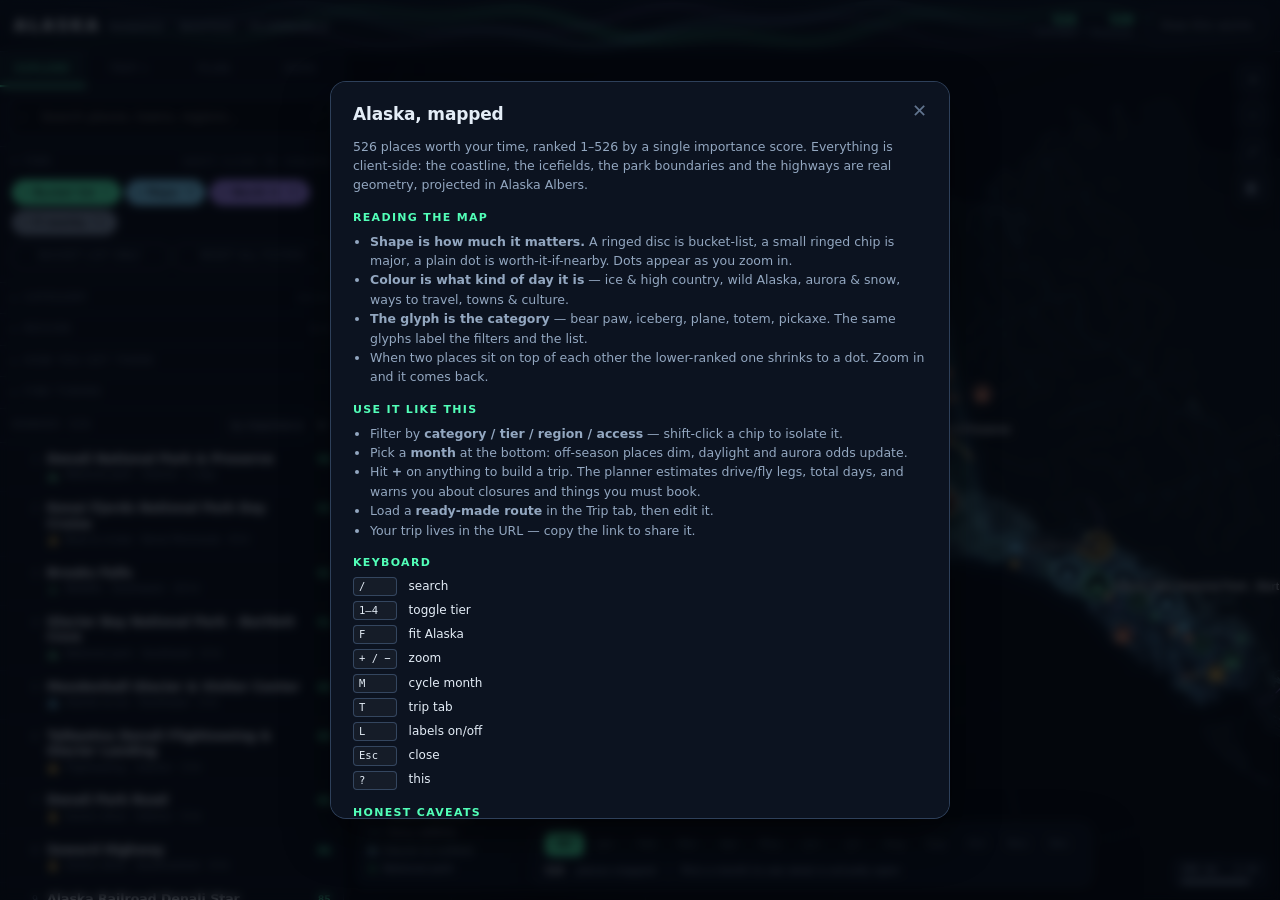
==== commit 8625d959: "Adaptive tier bands; 526 places; a11y focus + reduced motion" ====
--- a/docs/index.html
+++ b/docs/index.html
@@ -366,6 +366,12 @@
 .legend .mk.chip{width:10px;height:10px;border-radius:50%;border:1.4px solid var(--tx2);background:#0a111c}
 .legend .mk.dot{width:7px;height:7px;border-radius:50%;background:var(--tx2)}
 .legend{max-width:224px}
+
+/* quality floor: visible focus, reduced motion */
+:focus-visible{outline:2px solid var(--aurora);outline-offset:2px;border-radius:6px}
+@media (prefers-reduced-motion: reduce){
+  *,*:before,*:after{animation-duration:.01ms !important;transition-duration:.01ms !important}
+}
 </style>
 </head>
 <body>
@@ -487,7 +493,7 @@
 
 // ══════════════ data (inlined by build.py) ══════════════
 const GEO   = {"land":[[[-141.0056,69.6509],[-141.0012,60.3211],[-140.9949,60.3044],[-140.9796,60.2958],[-140.5337,60.2185],[-140.5187,60.2239],[-140.4628,60.2891],[-140.4478,60.2945],[-140.4241,60.2932],[-140.0158,60.1874],[-139.9678,60.1884],[-139.9169,60.2079],[-139.7284,60.309],[-139.6798,60.3268],[-139.6283,60.3341],[-139.1016,60.3466],[-139.0795,60.341],[-139.0687,60.3221],[-139.0732,60.2998],[-139.1832,60.1002],[-139.1821,60.0734],[-139.0516,59.9949],[-139.0038,59.9772],[-138.7426,59.9132],[-138.7049,59.8985],[-138.6921,59.8869],[-138.6543,59.8055],[-138.6375,59.7841],[-138.5992,59.7538],[-137.6114,59.2393],[-137.5942,59.2253],[-137.5821,59.2066],[-137.4844,58.9919],[-137.5078,58.94],[-137.5088,58.9149],[-137.4869,58.9001],[-137.4535,58.8991],[-137.4231,58.9077],[-137.2819,58.9871],[-136.8408,59.1482],[-136.7855,59.1572],[-136.6719,59.1508],[-136.6135,59.1542],[-136.5695,59.1722],[-136.4848,59.2538],[-136.4665,59.2878],[-136.4676,59.4616],[-136.416,59.4522],[-136.3668,59.4496],[-136.32,59.4591],[-136.275,59.4864],[-136.2447,59.5282],[-136.2585,59.5561],[-136.2994,59.5757],[-136.3503,59.5924],[-136.2585,59.6216],[-135.9238,59.6667],[-135.4828,59.7925],[-135.4651,59.7897],[-135.4044,59.7533],[-135.2599,59.6982],[-135.2219,59.6753],[-135.192,59.6471],[-135.1578,59.6233],[-135.1067,59.6132],[-135.0879,59.6065],[-135.0329,59.5731],[-135.0185,59.5594],[-135.0162,59.5434],[-135.0195,59.4932],[-135.0233,59.4771],[-135.0375,59.4616],[-135.0786,59.4383],[-135.0958,59.4189],[-134.9933,59.3819],[-135.0144,59.3515],[-135.0162,59.3362],[-134.98,59.2974],[-134.9578,59.281],[-134.9324,59.2706],[-134.7055,59.2401],[-134.6921,59.2352],[-134.6829,59.223],[-134.6714,59.1938],[-134.6604,59.1813],[-134.6108,59.1446],[-134.5828,59.1288],[-134.5567,59.1231],[-134.5091,59.1228],[-134.4776,59.1149],[-134.451,59.0979],[-134.398,59.052],[-134.3872,59.0369],[-134.3856,59.0188],[-134.3994,58.975],[-134.3434,58.9689],[-134.3297,58.963],[-134.32,58.9527],[-134.3303,58.9453],[-134.333,58.9341],[-134.3274,58.9165],[-134.3169,58.9038],[-134.2222,58.8427],[-133.8712,58.7359],[-133.8311,58.718],[-133.7964,58.6934],[-133.7001,58.5994],[-133.6263,58.5464],[-133.4631,58.4622],[-133.3922,58.4039],[-133.4301,58.3721],[-133.415,58.3305],[-133.3746,58.291],[-133.1656,58.1473],[-133.1421,58.1206],[-133.0948,58.0331],[-133.0752,58.0079],[-132.9172,57.8805],[-132.5524,57.4991],[-132.3623,57.3457],[-132.231,57.1968],[-132.3412,57.0804],[-132.0319,57.0284],[-132.1074,56.8588],[-131.8716,56.7935],[-131.8659,56.7857],[-131.888,56.748],[-131.886,56.7371],[-131.839,56.6823],[-131.8304,56.6648],[-131.8266,56.6446],[-131.8321,56.6034],[-131.8256,56.5933],[-131.7991,56.5877],[-131.6923,56.5851],[-131.5859,56.595],[-131.5604,56.5941],[-131.5364,56.5852],[-131.4917,56.5602],[-131.1005,56.4077],[-131.0169,56.3871],[-130.8391,56.3725],[-130.7603,56.3452],[-130.6458,56.2619],[-130.6023,56.2471],[-130.4955,56.2324],[-130.4723,56.2249],[-130.4581,56.2107],[-130.4279,56.144],[-130.4182,56.1297],[-130.404,56.1219],[-130.2432,56.0924],[-130.2112,56.09],[-130.1168,56.1056],[-130.0943,56.1015],[-130.0715,56.0841],[-130.0393,56.0455],[-130.0266,56.0241],[-130.019,56.0022],[-130.0147,55.9633],[-130.0168,55.9189],[-130.0196,55.908],[-130.0494,55.8714],[-130.1047,55.8253],[-130.1366,55.8065],[-130.1488,55.7954],[-130.1673,55.7663],[-130.1737,55.7495],[-130.1708,55.741],[-130.1601,55.7271],[-130.1674,55.7154],[-130.1559,55.7001],[-130.1318,55.6766],[-130.1265,55.654],[-130.1286,55.6364],[-130.1351,55.6191],[-130.1531,55.5851],[-130.1469,55.5693],[-130.147,55.5472],[-130.1122,55.5093],[-130.1017,55.4811],[-130.0951,55.4721],[-130.0654,55.4461],[-130.0575,55.4349],[-130.0526,55.414],[-130.0543,55.3666],[-130.0501,55.3454],[-130.0393,55.3308],[-129.9892,55.284],[-130.0312,55.2644],[-130.0782,55.2338],[-130.1005,55.2303],[-130.1047,55.2257],[-130.1091,55.2008],[-130.1265,55.181],[-130.152,55.1633],[-130.16,55.1537],[-130.1737,55.1177],[-130.2003,55.1042],[-130.2289,55.0438],[-130.2387,55.0344],[-130.2698,55.0165],[-130.2943,54.9719],[-130.3266,54.9521],[-130.3356,54.9387],[-130.3654,54.9073],[-130.3852,54.8966],[-130.4308,54.8813],[-130.4888,54.8442],[-130.5803,54.8064],[-130.6046,54.8022],[-130.6025,54.8145],[-130.5684,54.8415],[-130.5609,54.8514],[-130.5672,54.8544],[-130.5851,54.852],[-130.6065,54.8386],[-130.6715,54.772],[-130.6808,54.7654],[-130.6913,54.7626],[-130.7037,54.7654],[-130.7184,54.773],[-130.7289,54.7841],[-130.7285,54.7974],[-130.7133,54.8038],[-130.6908,54.8068],[-130.6778,54.8145],[-130.7051,54.8505],[-130.7235,54.8874],[-130.7285,54.9073],[-130.7285,54.9482],[-130.7436,54.9663],[-130.7525,54.9694],[-130.7565,54.9578],[-130.7544,54.8928],[-130.7502,54.8725],[-130.734,54.8431],[-130.736,54.8315],[-130.7452,54.8217],[-130.7561,54.8195],[-130.7672,54.8234],[-130.7769,54.8315],[-130.7889,54.8039],[-130.8066,54.7788],[-130.8319,54.7654],[-130.8663,54.7732],[-130.9183,54.8029],[-130.9342,54.8244],[-130.9278,54.852],[-130.942,54.8589],[-130.9334,54.8802],[-130.9418,54.8953],[-130.9552,54.9094],[-130.9619,54.9277],[-130.9412,54.9254],[-130.9327,54.9402],[-130.9397,54.9589],[-130.9653,54.9681],[-130.9822,54.9911],[-131.0094,54.9983],[-131.0097,55.0054],[-130.9967,55.0234],[-130.987,55.0435],[-130.971,55.0612],[-130.9497,55.0738],[-130.9012,55.0834],[-130.8542,55.1031],[-130.8321,55.1053],[-130.8212,55.1002],[-130.8111,55.0786],[-130.7633,55.0787],[-130.7442,55.0832],[-130.7315,55.0798],[-130.7203,55.081],[-130.7125,55.1066],[-130.6876,55.1401],[-130.6488,55.1725],[-130.566,55.2233],[-130.4735,55.3101],[-130.4616,55.3319],[-130.4801,55.3308],[-130.5023,55.3153],[-130.5235,55.3074],[-130.5526,55.2877],[-130.5613,55.2803],[-130.5941,55.2257],[-130.6155,55.1995],[-130.6684,55.1804],[-130.6942,55.1612],[-130.7599,55.097],[-130.7743,55.0925],[-130.7912,55.0991],[-130.7975,55.1085],[-130.8054,55.1363],[-130.8111,55.1469],[-130.852,55.1332],[-130.8902,55.1053],[-130.9708,55.0854],[-130.9967,55.0854],[-131.0157,55.0936],[-131.0382,55.1084],[-131.057,55.1263],[-131.0649,55.1435],[-131.0653,55.1862],[-131.0576,55.1987],[-131.0019,55.2401],[-130.9798,55.2514],[-130.9585,55.2561],[-130.9383,55.2871],[-130.9247,55.294],[-130.9102,55.295],[-130.88,55.2903],[-130.6322,55.291],[-130.6125,55.2971],[-130.6568,55.3157],[-130.6694,55.3285],[-130.6466,55.3386],[-130.6564,55.3523],[-130.6704,55.3499],[-130.7124,55.3209],[-130.7263,55.3146],[-130.8339,55.3044],[-130.8619,55.3122],[-130.8732,55.342],[-130.8868,55.4516],[-130.8735,55.5341],[-130.8663,55.5503],[-130.8732,55.623],[-130.8785,55.6364],[-130.9022,55.6657],[-130.9073,55.6819],[-130.904,55.6903],[-130.8902,55.7004],[-130.8868,55.7086],[-130.8899,55.7153],[-130.904,55.7275],[-130.9147,55.7469],[-130.9499,55.7711],[-130.9619,55.783],[-130.9281,55.8002],[-130.9204,55.8105],[-130.9346,55.8184],[-130.9687,55.8048],[-130.9835,55.8056],[-131.0134,55.8184],[-131.0615,55.8768],[-131.1339,55.9208],[-131.1264,55.9345],[-131.1463,55.9348],[-131.1652,55.9406],[-131.1768,55.952],[-131.1748,55.9693],[-131.1964,55.9714],[-131.1849,55.9867],[-131.14,56.017],[-131.0444,56.0581],[-131.0786,56.0581],[-131.068,56.0719],[-131.0097,56.1126],[-131.0633,56.0959],[-131.0857,56.0862],[-131.1065,56.0717],[-131.1361,56.0413],[-131.1655,56.0333],[-131.1923,56.0146],[-131.2903,55.9883],[-131.3148,55.9726],[-131.3419,55.9609],[-131.3712,55.9686],[-131.3973,55.9876],[-131.4144,56.0102],[-131.459,55.9847],[-131.483,55.9794],[-131.4963,55.9897],[-131.5641,55.947],[-131.5894,55.9414],[-131.6273,55.9414],[-131.6382,55.93],[-131.6553,55.925],[-131.6804,55.9105],[-131.7034,55.9044],[-131.7359,55.8867],[-131.8048,55.8867],[-131.8532,55.8663],[-131.9006,55.8655],[-131.9147,55.8594],[-131.8933,55.8554],[-131.8253,55.8315],[-131.7779,55.8254],[-131.7659,55.8169],[-131.7638,55.7973],[-131.7828,55.7539],[-131.7905,55.7427],[-131.8084,55.7295],[-131.8253,55.7255],[-131.8669,55.7291],[-131.8321,55.697],[-131.8277,55.6679],[-131.848,55.6419],[-131.8873,55.6192],[-131.8805,55.5987],[-132.004,55.6676],[-131.9685,55.6335],[-131.9535,55.6115],[-131.9289,55.5893],[-131.9488,55.5919],[-131.9488,55.5851],[-131.9346,55.577],[-131.926,55.5636],[-131.9237,55.5473],[-131.9283,55.5305],[-131.9519,55.5176],[-131.9556,55.5063],[-131.9614,55.501],[-131.9744,55.5048],[-131.9966,55.5168],[-132.1346,55.5652],[-132.1716,55.5885],[-132.1853,55.6156],[-132.2119,55.6981],[-132.2266,55.7154],[-132.2445,55.723],[-132.2615,55.7397],[-132.2662,55.7563],[-132.2467,55.7639],[-132.2274,55.7578],[-132.1887,55.7303],[-132.1679,55.7228],[-132.1822,55.7768],[-132.1769,55.7949],[-132.1689,55.8023],[-132.1406,55.8048],[-132.0736,55.8028],[-132.0587,55.8048],[-132.0462,55.8173],[-132.0539,55.8283],[-132.086,55.8458],[-132.036,55.8938],[-132.0413,55.911],[-132.0563,55.9304],[-132.0569,55.9445],[-132.0436,55.9547],[-132.0171,55.9619],[-131.9684,55.9587],[-131.9556,55.9619],[-131.9498,55.9721],[-131.9537,55.9928],[-131.9451,55.9966],[-131.9435,56.0069],[-131.963,56.0717],[-131.963,56.1574],[-131.9503,56.1667],[-131.8887,56.1838],[-131.8138,56.196],[-131.6984,56.1962],[-131.599,56.1787],[-131.5795,56.1791],[-131.5584,56.1884],[-131.5293,56.214],[-131.5134,56.2221],[-131.4895,56.2225],[-131.5133,56.2293],[-131.5378,56.2254],[-131.5863,56.2089],[-131.6138,56.2051],[-131.6379,56.2064],[-131.6887,56.2163],[-131.8768,56.2231],[-131.9078,56.2327],[-131.9593,56.2945],[-131.9652,56.3108],[-131.9713,56.3564],[-131.9801,56.3659],[-132.0061,56.3673],[-132.0607,56.381],[-132.077,56.3819],[-132.1051,56.3737],[-132.1438,56.3887],[-132.1549,56.3802],[-132.161,56.3802],[-132.1853,56.4287],[-132.1884,56.4519],[-132.2033,56.4713],[-132.2362,56.4831],[-132.284,56.4935],[-132.3449,56.529],[-132.3497,56.5369],[-132.3529,56.5521],[-132.3502,56.5794],[-132.3378,56.6018],[-132.305,56.6402],[-132.3298,56.6391],[-132.3717,56.6242],[-132.4474,56.6072],[-132.4769,56.6045],[-132.52,56.6277],[-132.5402,56.6315],[-132.55,56.639],[-132.5384,56.6613],[-132.522,56.675],[-132.5033,56.6784],[-132.4565,56.675],[-132.4687,56.6919],[-132.531,56.7086],[-132.4795,56.7428],[-132.4627,56.7569],[-132.4626,56.7648],[-132.4149,56.7849],[-132.4122,56.7923],[-132.4125,56.8089],[-132.4009,56.8122],[-132.3793,56.8123],[-132.3597,56.8184],[-132.3784,56.8265],[-132.3987,56.8249],[-132.4182,56.8168],[-132.4348,56.8054],[-132.4327,56.7935],[-132.4901,56.7812],[-132.4972,56.7613],[-132.5148,56.7554],[-132.5371,56.7581],[-132.6732,56.8028],[-132.7614,56.8458],[-132.7746,56.8565],[-132.7848,56.8798],[-132.7909,56.8854],[-132.8447,56.9132],[-132.8566,56.9145],[-132.8604,56.9188],[-132.8595,56.9376],[-132.8966,56.9581],[-132.9132,56.9716],[-132.922,56.9829],[-132.8816,56.9911],[-132.8674,56.9897],[-132.8521,56.974],[-132.8411,56.9677],[-132.8296,56.973],[-132.8118,56.9742],[-132.7862,56.9676],[-132.7677,56.9697],[-132.7712,56.9971],[-132.8098,57.0556],[-132.8087,57.0654],[-132.7996,57.0697],[-132.7928,57.079],[-132.7908,57.0884],[-132.7954,57.0927],[-132.8055,57.0905],[-132.8395,57.0728],[-132.8611,57.0364],[-132.8777,57.0213],[-132.8978,57.0275],[-132.9216,57.0428],[-132.9457,57.0468],[-132.9835,57.0449],[-132.9938,57.0478],[-133.0424,57.0692],[-133.093,57.0865],[-133.1319,57.0874],[-133.1498,57.0815],[-133.1652,57.086],[-133.1684,57.0896],[-133.1663,57.0968],[-133.1548,57.1064],[-133.142,57.1296],[-133.1479,57.1411],[-133.1211,57.1443],[-133.1363,57.1611],[-133.1676,57.1696],[-133.1889,57.1479],[-133.1753,57.1479],[-133.1753,57.1411],[-133.2115,57.142],[-133.2204,57.1476],[-133.2094,57.161],[-133.2166,57.171],[-133.2259,57.175],[-133.2357,57.1738],[-133.2441,57.1684],[-133.2504,57.1337],[-133.2665,57.1132],[-133.2901,57.102],[-133.317,57.1025],[-133.3636,57.1284],[-133.4236,57.1453],[-133.4459,57.1479],[-133.4761,57.1652],[-133.4869,57.1684],[-133.5206,57.1723],[-133.552,57.1815],[-133.552,57.1883],[-133.53,57.1914],[-133.5048,57.2034],[-133.4886,57.2209],[-133.494,57.2398],[-133.5051,57.2512],[-133.495,57.2562],[-133.4851,57.277],[-133.4719,57.2819],[-133.4422,57.2845],[-133.2548,57.2811],[-133.1821,57.3056],[-133.1622,57.3193],[-133.1073,57.3193],[-133.0863,57.3225],[-133.0584,57.3319],[-133.0377,57.3468],[-133.0381,57.3671],[-133.0511,57.3663],[-133.0993,57.3393],[-133.1207,57.3323],[-133.1787,57.3323],[-133.2237,57.3193],[-133.2411,57.3204],[-133.2882,57.3323],[-133.3915,57.3351],[-133.4195,57.3439],[-133.4421,57.359],[-133.4565,57.3808],[-133.4029,57.3994],[-133.3567,57.4023],[-133.3448,57.4054],[-133.3398,57.4118],[-133.3359,57.4382],[-133.3432,57.4422],[-133.3782,57.4285],[-133.4145,57.4328],[-133.4254,57.4251],[-133.4374,57.4235],[-133.4542,57.4318],[-133.4703,57.4436],[-133.5004,57.476],[-133.5045,57.4868],[-133.5049,57.5036],[-133.4974,57.5316],[-133.4769,57.5521],[-133.439,57.5695],[-133.3489,57.5759],[-133.3131,57.593],[-133.3339,57.596],[-133.4161,57.5953],[-133.4391,57.5895],[-133.4608,57.5799],[-133.5329,57.5725],[-133.5914,57.5746],[-133.6051,57.5793],[-133.6485,57.6171],[-133.6588,57.6209],[-133.6466,57.6872],[-133.6483,57.7028],[-133.6357,57.7082],[-133.593,57.7097],[-133.5663,57.7165],[-133.5483,57.7048],[-133.5327,57.7],[-133.508,57.6789],[-133.495,57.6721],[-133.4422,57.6681],[-133.2104,57.5889],[-133.1684,57.5793],[-133.1379,57.5556],[-133.1114,57.545],[-133.0695,57.5127],[-133.0455,57.5036],[-133.0203,57.5071],[-133.0085,57.5119],[-133.004,57.5179],[-133.0819,57.5373],[-133.0996,57.551],[-133.1275,57.5793],[-133.1554,57.5998],[-133.1648,57.6125],[-133.1622,57.6271],[-133.1827,57.6238],[-133.2123,57.6271],[-133.2389,57.6366],[-133.2504,57.6517],[-133.3603,57.6824],[-133.3977,57.7094],[-133.4176,57.7194],[-133.469,57.7274],[-133.5,57.7376],[-133.5289,57.7509],[-133.5458,57.7643],[-133.5523,57.7923],[-133.5582,57.8896],[-133.552,57.9151],[-133.5393,57.9174],[-133.4906,57.9083],[-133.4291,57.9083],[-133.3985,57.904],[-133.3431,57.8848],[-133.3131,57.8803],[-133.2783,57.8878],[-133.2443,57.8761],[-133.1425,57.8547],[-133.1241,57.8571],[-133.1322,57.8652],[-133.1857,57.8896],[-133.2063,57.8947],[-133.5543,57.9294],[-133.5729,57.9241],[-133.5846,57.9108],[-133.593,57.8878],[-133.5898,57.8676],[-133.5926,57.8579],[-133.6346,57.8878],[-133.6401,57.8679],[-133.626,57.8287],[-133.6346,57.8052],[-133.6614,57.7864],[-133.6864,57.7907],[-133.7086,57.8083],[-133.7423,57.845],[-133.8031,57.8985],[-133.8116,57.913],[-133.8127,57.925],[-133.8191,57.9328],[-133.8612,57.9567],[-133.8098,57.9853],[-133.7922,57.9902],[-133.7749,57.9888],[-133.7376,57.9567],[-133.7018,57.94],[-133.6914,57.942],[-133.6892,57.9567],[-133.6976,57.99],[-133.692,58.0019],[-133.6693,58.0114],[-133.6693,58.0175],[-133.7318,58.0195],[-133.7555,58.0301],[-133.765,58.0622],[-133.7486,58.0782],[-133.7176,58.0978],[-133.6982,58.116],[-133.7172,58.1274],[-133.7172,58.1348],[-133.6952,58.1391],[-133.6749,58.1479],[-133.6824,58.1553],[-133.7003,58.1485],[-133.7581,58.1348],[-133.7581,58.1274],[-133.7417,58.1197],[-133.7486,58.1061],[-133.8101,58.0447],[-133.8133,58.029],[-133.7991,58.0114],[-133.8644,57.987],[-133.9087,57.9839],[-133.9294,57.9902],[-133.943,58.0039],[-133.9704,58.0114],[-133.9762,58.0201],[-133.978,58.0358],[-134.0109,58.0429],[-134.0164,58.05],[-134.0182,58.0622],[-134.0234,58.0714],[-134.0597,58.0722],[-134.0728,58.1132],[-134.0574,58.111],[-134.0485,58.1138],[-134.0448,58.1199],[-134.0455,58.1274],[-134.0514,58.1346],[-134.0719,58.1462],[-134.0802,58.1553],[-134.0859,58.175],[-134.0864,58.1963],[-134.0816,58.2082],[-134.0597,58.2304],[-134.057,58.24],[-134.0597,58.2646],[-134.0677,58.2789],[-134.0666,58.2851],[-134.0594,58.2886],[-134.0318,58.2851],[-133.9908,58.3056],[-133.9824,58.3156],[-133.9825,58.3209],[-133.9908,58.3328],[-134.0058,58.3724],[-134.01,58.3922],[-134.0045,58.4086],[-133.963,58.4222],[-133.9518,58.4328],[-133.9499,58.4564],[-133.9201,58.4975],[-133.8764,58.5104],[-133.7718,58.5185],[-133.7718,58.5246],[-133.8878,58.5246],[-133.9339,58.5189],[-133.9596,58.5126],[-133.9766,58.5048],[-133.9824,58.4876],[-133.9747,58.4499],[-133.9874,58.4427],[-134.0102,58.4398],[-134.0504,58.4261],[-134.0728,58.4222],[-134.0728,58.4148],[-134.0518,58.4084],[-134.0471,58.3896],[-134.0529,58.3673],[-134.0631,58.3502],[-134.081,58.3377],[-134.1251,58.3187],[-134.1417,58.3056],[-134.1471,58.285],[-134.1317,58.2731],[-134.1111,58.2631],[-134.1007,58.2478],[-134.1044,58.2395],[-134.1129,58.2321],[-134.1449,58.2099],[-134.1579,58.2043],[-134.1901,58.2031],[-134.2416,58.2143],[-134.4411,58.3215],[-134.4713,58.3309],[-134.4898,58.3497],[-134.498,58.3539],[-134.5532,58.3539],[-134.6112,58.3676],[-134.6217,58.364],[-134.6302,58.3515],[-134.6413,58.3539],[-134.6477,58.376],[-134.6544,58.3864],[-134.7189,58.3743],[-134.7348,58.3738],[-134.7562,58.3815],[-134.7673,58.4003],[-134.7716,58.424],[-134.7746,58.4759],[-134.7829,58.4931],[-134.7996,58.503],[-134.827,58.511],[-134.827,58.5185],[-134.8139,58.5246],[-134.8472,58.5352],[-134.875,58.5531],[-134.8976,58.5757],[-134.935,58.6233],[-134.9757,58.6589],[-134.9914,58.6829],[-134.9608,58.6675],[-134.9451,58.6633],[-134.93,58.6693],[-134.9157,58.6556],[-134.9208,58.6783],[-134.9405,58.7161],[-134.9259,58.755],[-134.934,58.7774],[-134.9461,58.7998],[-134.9504,58.8201],[-134.9744,58.8124],[-134.9867,58.8137],[-134.9982,58.8201],[-135.0055,58.8078],[-135.026,58.7932],[-135.0324,58.7853],[-135.0301,58.7761],[-135.0226,58.7687],[-135.0199,58.7611],[-135.0324,58.7512],[-135.0255,58.7375],[-135.0522,58.7524],[-135.1046,58.8095],[-135.1436,58.8339],[-135.149,58.8437],[-135.146,58.8571],[-135.1286,58.8952],[-135.1457,58.9064],[-135.1561,58.9228],[-135.1613,58.9433],[-135.1669,58.9908],[-135.2037,59.0324],[-135.2112,59.0666],[-135.2227,59.0939],[-135.2296,59.1259],[-135.2726,59.1832],[-135.3003,59.2116],[-135.3347,59.2389],[-135.3618,59.2708],[-135.3675,59.3129],[-135.3397,59.4008],[-135.3317,59.4516],[-135.3483,59.4706],[-135.3595,59.457],[-135.3893,59.3749],[-135.4011,59.3199],[-135.4144,59.3006],[-135.4364,59.3129],[-135.467,59.3057],[-135.5279,59.3197],[-135.5538,59.3198],[-135.5338,59.31],[-135.482,59.2951],[-135.4609,59.2822],[-135.4302,59.2521],[-135.4228,59.2379],[-135.3988,59.2309],[-135.3595,59.2138],[-135.3341,59.1614],[-135.3365,59.1628],[-135.3393,59.1592],[-135.3409,59.1484],[-135.3173,59.1314],[-135.3103,59.122],[-135.307,59.1111],[-135.3074,59.087],[-135.3196,59.1015],[-135.3607,59.1138],[-135.3784,59.1242],[-135.3866,59.1388],[-135.3955,59.1832],[-135.4233,59.2051],[-135.4704,59.2255],[-135.5196,59.2365],[-135.5538,59.2304],[-135.5386,59.2153],[-135.4849,59.1832],[-135.4521,59.1415],[-135.4364,59.128],[-135.3846,59.1009],[-135.375,59.087],[-135.3776,59.07],[-135.3856,59.0532],[-135.3883,59.0378],[-135.375,59.0256],[-135.3848,59.0161],[-135.3875,59.0063],[-135.3839,58.9975],[-135.375,58.9914],[-135.3863,58.9752],[-135.3858,58.9543],[-135.3772,58.9363],[-135.3644,58.9287],[-135.321,58.9157],[-135.3208,58.9047],[-135.3334,58.8872],[-135.3306,58.8778],[-135.296,58.8351],[-135.231,58.7717],[-135.2422,58.7479],[-135.2406,58.7302],[-135.1684,58.6457],[-135.1627,58.6345],[-135.1811,58.6245],[-135.2087,58.6205],[-135.2262,58.6123],[-135.2142,58.5898],[-135.1684,58.5445],[-135.1529,58.5198],[-135.1422,58.511],[-135.1422,58.4911],[-135.1112,58.4598],[-135.0997,58.4438],[-135.0573,58.3515],[-135.0528,58.3093],[-135.057,58.2988],[-135.0792,58.3056],[-135.0907,58.3022],[-135.0933,58.2952],[-135.0938,58.2646],[-135.0897,58.2442],[-135.0938,58.2373],[-135.1456,58.2168],[-135.1731,58.2189],[-135.3096,58.2521],[-135.3505,58.2768],[-135.3816,58.3109],[-135.4029,58.3539],[-135.4159,58.395],[-135.4459,58.4221],[-135.4553,58.4463],[-135.4675,58.4674],[-135.4849,58.484],[-135.5054,58.4836],[-135.5142,58.4655],[-135.4984,58.4455],[-135.4758,58.4265],[-135.4644,58.4117],[-135.4598,58.3883],[-135.4631,58.3781],[-135.478,58.3738],[-135.4941,58.3757],[-135.5071,58.3807],[-135.5326,58.395],[-135.5932,58.42],[-135.6275,58.4263],[-135.6525,58.4185],[-135.6766,58.4067],[-135.8867,58.3794],[-135.9094,58.3813],[-135.9095,58.3951],[-135.9022,58.4216],[-135.89,58.4485],[-135.8759,58.4632],[-135.8947,58.4633],[-135.9503,58.4564],[-135.9503,58.4632],[-135.9367,58.4631],[-135.9032,58.4775],[-135.8887,58.4776],[-135.848,58.47],[-135.8605,58.491],[-135.8566,58.4995],[-135.8467,58.5078],[-135.8411,58.5284],[-135.8453,58.5465],[-135.8561,58.5593],[-135.8717,58.5677],[-135.8896,58.5731],[-135.8896,58.5799],[-135.8207,58.6003],[-135.887,58.6125],[-135.9397,58.6813],[-135.9551,58.6946],[-135.9783,58.6966],[-135.964,58.7165],[-135.9744,58.7291],[-136.0093,58.759],[-136.0321,58.7719],[-136.0575,58.8037],[-136.0739,58.8126],[-136.0603,58.8259],[-135.9631,58.862],[-135.9298,58.8815],[-135.9366,58.8641],[-135.9178,58.8633],[-135.7586,58.8884],[-135.773,58.9045],[-135.7981,58.9127],[-135.9355,58.9162],[-135.964,58.9225],[-135.9586,58.9133],[-135.9508,58.9083],[-135.9298,58.902],[-135.9436,58.892],[-136.0138,58.8587],[-136.0299,58.8553],[-136.0465,58.861],[-136.0477,58.8687],[-136.0541,58.8787],[-136.0541,58.8884],[-136.0329,58.9225],[-136.0565,58.9301],[-136.0769,58.9465],[-136.0924,58.9663],[-136.1012,58.984],[-136.1059,59.0152],[-136.1149,59.0256],[-136.1264,59.0325],[-136.1417,59.0371],[-136.1574,59.0376],[-136.1701,59.0324],[-136.1549,59.0231],[-136.1424,59.007],[-136.1388,58.9898],[-136.1496,58.9771],[-136.141,58.9548],[-136.1666,58.9426],[-136.2024,58.9341],[-136.2247,58.9225],[-136.1527,58.9327],[-136.1178,58.9333],[-136.1012,58.9157],[-136.1223,58.9083],[-136.1223,58.902],[-136.1042,58.8952],[-136.0975,58.8769],[-136.0999,58.8537],[-136.1086,58.8332],[-136.1333,58.8061],[-136.1401,58.7822],[-136.1595,58.7683],[-136.2097,58.7508],[-136.2691,58.7641],[-136.3824,58.8065],[-136.3824,58.8126],[-136.3136,58.8095],[-136.2776,58.813],[-136.2595,58.8263],[-136.2877,58.8256],[-136.3758,58.8332],[-136.4259,58.8244],[-136.452,58.8244],[-136.4752,58.8366],[-136.493,58.8641],[-136.5079,58.9044],[-136.5108,58.9426],[-136.4923,58.9634],[-136.4923,58.9709],[-136.5262,58.9676],[-136.5441,58.9574],[-136.5741,58.9157],[-136.6393,58.9672],[-136.674,59.0028],[-136.6931,59.018],[-136.712,59.0256],[-136.6083,58.9083],[-136.6335,58.8918],[-136.6577,58.8987],[-136.6815,58.914],[-136.7051,58.9225],[-136.7513,58.9328],[-136.7767,58.9484],[-136.8274,58.9567],[-136.8414,58.9618],[-136.8758,58.984],[-136.9176,59.0019],[-136.9464,59.0226],[-137.013,59.0528],[-137.0322,59.0675],[-137.0461,59.069],[-137.0595,59.0637],[-137.0639,59.0554],[-137.063,59.0439],[-137.029,59.0337],[-137.008,59.0217],[-136.9714,58.9914],[-136.9293,58.9683],[-136.9112,58.9543],[-136.9037,58.9324],[-136.918,58.9201],[-137.013,58.9225],[-137.0305,58.9129],[-137.0642,58.8741],[-137.0853,58.8695],[-137.1024,58.8585],[-137.1297,58.8332],[-137.1297,58.8263],[-137.109,58.8288],[-137.0869,58.8378],[-137.0663,58.8507],[-137.0333,58.8782],[-137.015,58.8879],[-136.9947,58.8934],[-136.8959,58.8924],[-136.8417,58.8825],[-136.8178,58.8707],[-136.8125,58.8621],[-136.8092,58.8474],[-136.8001,58.84],[-136.7915,58.8543],[-136.777,58.8657],[-136.7589,58.8728],[-136.7392,58.8741],[-136.7275,58.8704],[-136.6983,58.8536],[-136.6637,58.851],[-136.6431,58.8398],[-136.609,58.8397],[-136.5876,58.8483],[-136.5673,58.8369],[-136.5406,58.8293],[-136.4848,58.7996],[-136.4954,58.7845],[-136.5119,58.7805],[-136.5475,58.7791],[-136.54,58.7717],[-136.5659,58.786],[-136.5889,58.8089],[-136.6149,58.8254],[-136.6499,58.8201],[-136.6431,58.8065],[-136.628,58.8056],[-136.5741,58.7791],[-136.5934,58.7712],[-136.6158,58.7717],[-136.5633,58.7607],[-136.5439,58.7512],[-136.529,58.7512],[-136.5226,58.7477],[-136.5197,58.741],[-136.5259,58.7304],[-136.5257,58.7238],[-136.5159,58.7024],[-136.5068,58.6979],[-136.4885,58.6966],[-136.4767,58.6923],[-136.4526,58.6735],[-136.4376,58.6693],[-136.4518,58.6892],[-136.491,58.7202],[-136.4991,58.7477],[-136.4919,58.7492],[-136.3839,58.7251],[-136.3426,58.6916],[-136.3448,58.6792],[-136.3553,58.6715],[-136.3966,58.6556],[-136.4567,58.6233],[-136.4886,58.6135],[-136.5195,58.6208],[-136.5257,58.614],[-136.4878,58.5954],[-136.4752,58.5929],[-136.4639,58.5965],[-136.4308,58.6208],[-136.4012,58.6257],[-136.3773,58.6177],[-136.3544,58.6062],[-136.3277,58.6003],[-136.3346,58.6086],[-136.3522,58.6212],[-136.3557,58.6283],[-136.3519,58.6385],[-136.3436,58.6422],[-136.3277,58.6413],[-136.3017,58.6292],[-136.293,58.6345],[-136.2978,58.6583],[-136.293,58.6693],[-136.2805,58.6602],[-136.1832,58.614],[-136.1832,58.6072],[-136.1924,58.6071],[-136.211,58.6003],[-136.1776,58.5731],[-136.1428,58.5736],[-136.1282,58.5707],[-136.1223,58.5557],[-136.1276,58.5519],[-136.1506,58.5489],[-136.1627,58.5262],[-136.1791,58.5233],[-136.211,58.5246],[-136.1986,58.509],[-136.1803,58.5076],[-136.1319,58.5195],[-136.0825,58.5164],[-136.0882,58.498],[-136.0843,58.4847],[-136.0807,58.4796],[-136.0623,58.4743],[-136.0602,58.4495],[-136.0362,58.3979],[-136.0267,58.3881],[-136.0573,58.3595],[-136.0763,58.3456],[-136.1868,58.3224],[-136.2728,58.313],[-136.2875,58.3182],[-136.2833,58.3297],[-136.2657,58.3465],[-136.2724,58.3596],[-136.3277,58.4086],[-136.3297,58.3805],[-136.3431,58.3762],[-136.4093,58.3935],[-136.4591,58.4169],[-136.4817,58.4222],[-136.4894,58.426],[-136.4986,58.4413],[-136.5059,58.4427],[-136.5135,58.4362],[-136.5104,58.4279],[-136.4991,58.4148],[-136.5003,58.3851],[-136.5151,58.3803],[-136.5375,58.3825],[-136.5611,58.3738],[-136.5522,58.3713],[-136.5411,58.3622],[-136.525,58.3581],[-136.507,58.3489],[-136.4991,58.3465],[-136.4803,58.3469],[-136.4862,58.3626],[-136.4817,58.3776],[-136.4733,58.3854],[-136.4101,58.3793],[-136.4029,58.3676],[-136.3657,58.3524],[-136.362,58.3402],[-136.3619,58.3161],[-136.3706,58.2995],[-136.3912,58.3026],[-136.4342,58.3192],[-136.4928,58.3144],[-136.5128,58.3192],[-136.5275,58.3371],[-136.5628,58.3437],[-136.5847,58.3571],[-136.5989,58.359],[-136.6205,58.3539],[-136.6567,58.3397],[-136.566,58.278],[-136.5607,58.2713],[-136.5611,58.2578],[-136.5673,58.2493],[-136.5984,58.223],[-136.6334,58.2277],[-136.651,58.2205],[-136.6648,58.2204],[-136.6908,58.2304],[-136.7069,58.248],[-136.7114,58.2689],[-136.7008,58.2842],[-136.671,58.2851],[-136.6772,58.3056],[-136.6938,58.2993],[-136.7111,58.2978],[-136.7252,58.3019],[-136.7325,58.313],[-136.7506,58.3004],[-136.7619,58.2973],[-136.7728,58.2987],[-136.7836,58.3064],[-136.7722,58.3183],[-136.7728,58.3266],[-136.7882,58.3327],[-136.8262,58.319],[-136.8491,58.3266],[-136.8274,58.3465],[-136.8475,58.3727],[-136.8605,58.3824],[-136.8758,58.3881],[-136.878,58.3633],[-136.8901,58.3497],[-136.9036,58.3508],[-136.91,58.3707],[-136.921,58.389],[-136.9475,58.4007],[-136.9794,58.4069],[-137.0068,58.4086],[-137.0228,58.4072],[-137.0784,58.3933],[-137.1123,58.395],[-137.1314,58.4013],[-137.1979,58.4427],[-137.2601,58.4564],[-137.3,58.4748],[-137.3219,58.4807],[-137.3404,58.4948],[-137.3625,58.5002],[-137.4714,58.5544],[-137.5185,58.5648],[-137.5628,58.5909],[-137.5884,58.6003],[-137.6208,58.6026],[-137.6315,58.6062],[-137.6225,58.614],[-137.6068,58.6177],[-137.5705,58.618],[-137.5543,58.6208],[-137.4996,58.6481],[-137.452,58.6501],[-137.4381,58.6556],[-137.4577,58.6723],[-137.4791,58.6829],[-137.4954,58.6804],[-137.5216,58.6654],[-137.5666,58.6588],[-137.643,58.6345],[-137.6706,58.6332],[-137.6778,58.6464],[-137.6832,58.6665],[-137.7047,58.6863],[-137.8696,58.7658],[-137.8931,58.7822],[-137.9261,58.7957],[-137.931,58.803],[-137.9241,58.8346],[-137.9242,58.8474],[-137.9442,58.8881],[-137.9844,58.92],[-138.1849,59.0256],[-138.2508,59.0478],[-138.2812,59.0624],[-138.2879,59.0808],[-138.3627,59.0798],[-138.3989,59.0833],[-138.4313,59.0938],[-138.3987,59.0928],[-138.3832,59.0948],[-138.3698,59.1013],[-138.4285,59.1112],[-138.5594,59.1062],[-138.61,59.128],[-138.5404,59.1225],[-138.5069,59.1247],[-138.4927,59.1385],[-138.4948,59.1527],[-138.4831,59.1652],[-138.4729,59.1706],[-138.4465,59.1761],[-138.4381,59.1832],[-138.4491,59.1916],[-138.5583,59.1809],[-138.5831,59.1711],[-138.6286,59.1689],[-138.6536,59.164],[-138.6305,59.1422],[-138.6883,59.177],[-138.7268,59.1911],[-138.7698,59.1999],[-138.814,59.2147],[-138.8383,59.2282],[-138.9817,59.2748],[-139.2059,59.3198],[-139.1842,59.3253],[-139.1381,59.3102],[-139.1165,59.3129],[-139.1649,59.3402],[-139.2201,59.3403],[-139.2338,59.3477],[-139.2369,59.3601],[-139.2269,59.3747],[-139.2401,59.3812],[-139.2716,59.3781],[-139.2877,59.3721],[-139.3037,59.3505],[-139.3258,59.3558],[-139.3529,59.3681],[-139.3775,59.3749],[-139.408,59.3784],[-139.4463,59.3876],[-139.4827,59.4006],[-139.5076,59.416],[-139.428,59.4016],[-139.3892,59.3823],[-139.3655,59.3803],[-139.3417,59.385],[-139.3226,59.3955],[-139.3639,59.4107],[-139.3864,59.4151],[-139.4235,59.407],[-139.4435,59.4077],[-139.4631,59.4124],[-139.5076,59.4296],[-139.5342,59.4438],[-139.5969,59.457],[-139.857,59.5463],[-139.8358,59.5589],[-139.7658,59.5478],[-139.7335,59.5525],[-139.7403,59.5668],[-139.7196,59.566],[-139.7034,59.5702],[-139.6903,59.5797],[-139.6789,59.5947],[-139.6576,59.5755],[-139.6449,59.5727],[-139.6304,59.5805],[-139.6378,59.5873],[-139.5758,59.6146],[-139.5914,59.6225],[-139.5792,59.6396],[-139.5272,59.678],[-139.4801,59.7044],[-139.4734,59.7176],[-139.538,59.757],[-139.5451,59.7648],[-139.5621,59.7724],[-139.572,59.7902],[-139.5826,59.8275],[-139.6087,59.8636],[-139.6211,59.8903],[-139.6134,59.9025],[-139.6023,59.9068],[-139.5824,59.9256],[-139.5458,59.9367],[-139.5218,59.951],[-139.4925,59.9846],[-139.4732,59.9936],[-139.4489,59.9811],[-139.43,59.965],[-139.371,59.9299],[-139.3052,59.8647],[-139.3024,59.8483],[-139.3336,59.8134],[-139.3431,59.7865],[-139.3429,59.7733],[-139.3356,59.7381],[-139.3419,59.7268],[-139.342,59.7204],[-139.3267,59.7157],[-139.3114,59.7054],[-139.3031,59.6807],[-139.2777,59.6462],[-139.2673,59.6214],[-139.3109,59.6163],[-139.3323,59.6096],[-139.3431,59.6009],[-139.2899,59.5762],[-139.2707,59.573],[-139.2598,59.579],[-139.2264,59.6214],[-139.2349,59.6334],[-139.2673,59.6661],[-139.2689,59.7151],[-139.2742,59.7313],[-139.2922,59.7426],[-139.2947,59.7552],[-139.2633,59.7858],[-139.2796,59.8197],[-139.2804,59.8337],[-139.2646,59.8416],[-139.1737,59.8508],[-139.0364,59.8469],[-139.011,59.8425],[-138.9696,59.8167],[-138.9453,59.8071],[-138.9201,59.805],[-138.8974,59.8132],[-138.9226,59.8139],[-138.9452,59.82],[-139.0138,59.8576],[-139.0283,59.8615],[-139.2187,59.871],[-139.239,59.8783],[-139.3212,59.9387],[-139.3553,59.9494],[-139.3902,59.9914],[-139.4124,60.0019],[-139.4621,60.0118],[-139.4833,60.0224],[-139.5072,60.0465],[-139.5209,60.0515],[-139.5417,60.0466],[-139.543,60.0373],[-139.5799,60.0073],[-139.5895,59.9879],[-139.5844,59.9652],[-139.5848,59.9551],[-139.5932,59.951],[-139.6261,59.9494],[-139.6584,59.9435],[-139.706,59.9218],[-139.7944,59.8542],[-139.849,59.8194],[-139.9582,59.7946],[-140.1371,59.7399],[-140.2542,59.7101],[-140.3227,59.7012],[-140.617,59.7085],[-140.7627,59.7283],[-140.8631,59.7456],[-141.0098,59.7904],[-141.1152,59.8095],[-141.2742,59.8492],[-141.3523,59.8641],[-141.4285,59.8721],[-141.454,59.8821],[-141.4682,59.9031],[-141.4576,59.9167],[-141.4124,59.9299],[-141.4346,59.9197],[-141.454,59.9025],[-141.4381,59.8962],[-141.4132,59.9],[-141.3532,59.9202],[-141.3387,59.9284],[-141.3143,59.9315],[-141.2841,59.9398],[-141.2753,59.9435],[-141.2673,59.9556],[-141.2601,59.9942],[-141.2616,60.0118],[-141.2679,60.029],[-141.2781,60.0441],[-141.2922,60.0566],[-141.31,60.0665],[-141.2821,60.0665],[-141.305,60.0863],[-141.3464,60.0988],[-141.3795,60.1139],[-141.3777,60.1422],[-141.4435,60.1357],[-141.4747,60.1261],[-141.4776,60.1111],[-141.4551,60.0784],[-141.4472,60.0739],[-141.4317,60.0722],[-141.4197,60.0676],[-141.3994,60.0528],[-141.3859,60.0348],[-141.3929,60.022],[-141.4142,60.0144],[-141.4725,60.009],[-141.6139,59.9691],[-141.6735,59.9611],[-141.7327,59.9631],[-141.9691,60.0281],[-142.1042,60.0353],[-142.1977,60.0528],[-142.3516,60.0677],[-142.4874,60.0759],[-142.6396,60.1024],[-142.7985,60.1124],[-143.1958,60.0677],[-143.4639,60.0528],[-143.6096,60.0495],[-143.7487,60.0255],[-143.8632,60.0004],[-143.9186,59.997],[-144.0424,60.028],[-144.1057,60.0317],[-144.2496,60.0323],[-144.1332,60.0397],[-144.0314,60.0341],[-144.0026,60.0397],[-144.0201,60.0614],[-144.0508,60.0797],[-144.2055,60.1452],[-144.2391,60.1496],[-144.2526,60.1546],[-144.2409,60.1655],[-144.2056,60.1831],[-144.1905,60.1866],[-144.1876,60.1937],[-144.1901,60.2016],[-144.1964,60.2056],[-144.2045,60.2053],[-144.2466,60.1889],[-144.3476,60.2011],[-144.3868,60.1968],[-144.3731,60.1837],[-144.4486,60.1763],[-144.4635,60.1793],[-144.4788,60.1867],[-144.4858,60.196],[-144.4755,60.2043],[-144.4907,60.2163],[-144.5173,60.21],[-144.5711,60.1906],[-144.6015,60.1964],[-144.6884,60.2247],[-144.6742,60.2265],[-144.64,60.2172],[-144.6605,60.2452],[-144.6947,60.2725],[-144.7363,60.2844],[-144.7699,60.3027],[-144.784,60.306],[-144.7943,60.3032],[-144.8089,60.2944],[-144.8288,60.3031],[-144.8489,60.3007],[-144.8651,60.3044],[-144.8728,60.3032],[-144.8901,60.293],[-144.9053,60.2932],[-144.9166,60.2947],[-144.9416,60.3066],[-144.9345,60.3164],[-144.9164,60.3262],[-144.887,60.355],[-144.89,60.3633],[-144.9069,60.3681],[-144.9145,60.3812],[-144.9125,60.387],[-144.9007,60.396],[-144.8865,60.4016],[-144.838,60.4022],[-144.838,60.4097],[-144.8607,60.4185],[-144.842,60.4362],[-144.7908,60.4649],[-144.7943,60.476],[-144.7941,60.4912],[-144.7984,60.4992],[-144.8321,60.4771],[-144.8532,60.4699],[-144.8731,60.4712],[-144.887,60.4854],[-144.8791,60.4959],[-144.8318,60.5258],[-144.8323,60.5442],[-144.8175,60.5518],[-144.8153,60.5631],[-144.8188,60.5841],[-144.8161,60.595],[-144.8092,60.6033],[-144.7908,60.6151],[-144.7685,60.6251],[-144.7628,60.6302],[-144.7561,60.6431],[-144.7613,60.6636],[-144.7606,60.6728],[-144.7464,60.6766],[-144.6612,60.6601],[-144.6332,60.6697],[-144.6179,60.6804],[-144.6137,60.6873],[-144.6127,60.6977],[-144.616,60.7139],[-144.6228,60.717],[-144.7054,60.7038],[-144.7331,60.6952],[-144.7561,60.684],[-144.8033,60.6353],[-144.8559,60.6221],[-144.8698,60.6057],[-144.8791,60.5855],[-144.8932,60.5673],[-144.9121,60.5574],[-144.9743,60.537],[-144.9997,60.5332],[-145.0195,60.5264],[-145.0404,60.5106],[-145.072,60.478],[-145.097,60.4443],[-145.114,60.4294],[-145.1635,60.4171],[-145.2359,60.3681],[-145.2695,60.3571],[-145.3052,60.3558],[-145.3892,60.3625],[-145.4027,60.3663],[-145.4368,60.3864],[-145.4823,60.396],[-145.4894,60.4033],[-145.504,60.4308],[-145.517,60.436],[-145.55,60.4414],[-145.5726,60.4511],[-145.6728,60.4582],[-145.7316,60.4653],[-145.8661,60.4477],[-145.9388,60.4561],[-145.9416,60.4711],[-145.9227,60.48],[-145.88,60.4877],[-145.8634,60.4953],[-145.8468,60.5072],[-145.7718,60.5424],[-145.6813,60.6081],[-145.6664,60.6353],[-145.6291,60.6527],[-145.62,60.6629],[-145.629,60.6791],[-145.6521,60.6751],[-145.6918,60.6567],[-145.8446,60.621],[-145.8802,60.6287],[-145.838,60.6398],[-145.8177,60.6496],[-145.805,60.6629],[-145.8242,60.6649],[-145.8614,60.6565],[-145.8802,60.6629],[-145.8555,60.6766],[-145.8453,60.6855],[-145.8392,60.6977],[-145.8572,60.6951],[-145.8822,60.6862],[-145.9047,60.6736],[-145.9258,60.6452],[-145.9524,60.6381],[-146.0037,60.6356],[-145.9941,60.6492],[-145.9828,60.6572],[-145.9552,60.6697],[-145.9143,60.7039],[-145.9388,60.7082],[-145.9923,60.6837],[-146.0173,60.6766],[-146.0443,60.6731],[-146.1977,60.6365],[-146.2388,60.6347],[-146.2569,60.6462],[-146.2632,60.6537],[-146.2643,60.6598],[-146.2613,60.6626],[-146.246,60.6638],[-146.2307,60.6732],[-146.1173,60.7214],[-146.0813,60.7264],[-146.0703,60.7307],[-146.0621,60.738],[-146.0589,60.7486],[-146.0531,60.7526],[-146.0261,60.7448],[-146.0179,60.7523],[-146.0377,60.7796],[-146.0311,60.7947],[-146.0434,60.801],[-146.0564,60.7993],[-146.0693,60.7784],[-146.0935,60.7629],[-146.1409,60.7448],[-146.167,60.7407],[-146.1822,60.744],[-146.1819,60.7531],[-146.1613,60.7665],[-146.2086,60.7607],[-146.2225,60.7558],[-146.2498,60.7287],[-146.264,60.725],[-146.2956,60.7263],[-146.3068,60.7321],[-146.3121,60.7448],[-146.31,60.7582],[-146.2842,60.7796],[-146.3131,60.7717],[-146.3525,60.7337],[-146.3892,60.722],[-146.4384,60.696],[-146.4823,60.687],[-146.4937,60.6872],[-146.5176,60.6981],[-146.5499,60.7014],[-146.6442,60.6977],[-146.6521,60.7],[-146.6548,60.7182],[-146.6957,60.7448],[-146.6786,60.7528],[-146.6605,60.75],[-146.6274,60.7311],[-146.6158,60.7612],[-146.607,60.7665],[-146.5911,60.7652],[-146.5626,60.751],[-146.5345,60.7592],[-146.5067,60.7444],[-146.4937,60.7486],[-146.4915,60.7609],[-146.5051,60.7686],[-146.5381,60.7728],[-146.5157,60.7801],[-146.4456,60.7728],[-146.4266,60.7749],[-146.3861,60.7843],[-146.3433,60.7889],[-146.2628,60.8109],[-146.1955,60.8205],[-146.1955,60.8274],[-146.2279,60.8317],[-146.2375,60.841],[-146.2261,60.8504],[-146.1955,60.8547],[-146.0931,60.841],[-146.2235,60.8926],[-146.2538,60.8857],[-146.2814,60.8593],[-146.3173,60.8367],[-146.3583,60.8223],[-146.4015,60.8205],[-146.4015,60.8274],[-146.3931,60.8354],[-146.3873,60.8479],[-146.5115,60.8186],[-146.5586,60.8274],[-146.5546,60.8454],[-146.5668,60.8537],[-146.586,60.853],[-146.6283,60.8273],[-146.631,60.8348],[-146.6274,60.8547],[-146.61,60.8642],[-146.607,60.8684],[-146.6114,60.8771],[-146.6208,60.8838],[-146.6411,60.8895],[-146.6684,60.8809],[-146.6835,60.8798],[-146.7032,60.8895],[-146.7169,60.91],[-146.7354,60.9239],[-146.7373,60.9338],[-146.7533,60.955],[-146.7532,60.9643],[-146.7298,60.9645],[-146.7147,60.9598],[-146.6913,60.9473],[-146.605,60.9372],[-146.5858,60.9447],[-146.6188,60.955],[-146.6661,60.9634],[-146.6998,60.9769],[-146.6923,61.0024],[-146.6728,61.0327],[-146.6622,61.0403],[-146.6435,61.0421],[-146.5909,61.0329],[-146.5728,61.0266],[-146.5705,61.0307],[-146.5654,61.0465],[-146.6112,61.0535],[-146.6329,61.0596],[-146.6479,61.0738],[-146.5569,61.0859],[-146.2838,61.0814],[-146.2364,61.0943],[-146.278,61.1227],[-146.3001,61.1325],[-146.3258,61.1365],[-146.3815,61.1346],[-146.432,61.1395],[-146.4938,61.1342],[-146.5858,61.1365],[-146.6094,61.1308],[-146.6317,61.1191],[-146.6753,61.0881],[-146.7206,61.0649],[-146.8155,61.0318],[-146.854,61.0056],[-146.8713,60.9852],[-146.8909,60.9721],[-146.9114,60.9621],[-146.9487,60.9497],[-146.9767,60.9458],[-147.0049,60.9479],[-147.0316,60.9577],[-146.994,60.9834],[-146.9788,60.9987],[-146.9838,61.0056],[-147.0111,61.0056],[-147.0157,61.0022],[-147.0185,60.9919],[-147.0342,60.9816],[-147.0443,60.9779],[-147.0588,60.9782],[-147.0426,61.0029],[-147.0472,61.0098],[-147.1007,61.0153],[-147.1195,61.0029],[-147.1483,60.9919],[-147.1505,60.9764],[-147.1454,60.9633],[-147.1459,60.9543],[-147.1653,60.9509],[-147.1853,60.9537],[-147.1991,60.962],[-147.2071,60.976],[-147.2096,60.9956],[-147.2051,61.0146],[-147.2643,60.9919],[-147.2784,61.0044],[-147.2879,61.007],[-147.2922,60.9956],[-147.2875,60.9849],[-147.2653,60.9679],[-147.2581,60.9577],[-147.2573,60.9379],[-147.2689,60.9302],[-147.3127,60.9304],[-147.3058,60.923],[-147.3431,60.8995],[-147.3646,60.8913],[-147.3741,60.8991],[-147.383,60.914],[-147.404,60.9128],[-147.4499,60.9025],[-147.4379,60.9269],[-147.381,60.9857],[-147.4003,60.991],[-147.4168,60.9803],[-147.4326,60.9653],[-147.4496,60.9577],[-147.46,60.9658],[-147.4517,60.9837],[-147.4355,61.0024],[-147.4226,61.0124],[-147.4517,61.0109],[-147.4689,61.0005],[-147.4943,60.968],[-147.5098,60.9257],[-147.5227,60.9075],[-147.5421,60.9133],[-147.5455,60.9857],[-147.5386,61.0042],[-147.5297,61.0167],[-147.5255,61.0306],[-147.5325,61.0539],[-147.484,61.0738],[-147.4859,61.0837],[-147.5113,61.0943],[-147.5214,61.1086],[-147.5273,61.1247],[-147.5253,61.1394],[-147.5113,61.1496],[-147.5433,61.157],[-147.5611,61.1559],[-147.5734,61.1496],[-147.5788,61.1363],[-147.5597,61.1116],[-147.5662,61.0872],[-147.5819,61.0592],[-147.6018,61.0362],[-147.6209,61.0266],[-147.6586,61.0195],[-147.6653,61.0146],[-147.6485,61.0124],[-147.6208,61.014],[-147.6144,61.0124],[-147.6074,61.0034],[-147.6342,60.9748],[-147.6305,60.9667],[-147.6038,60.9612],[-147.6001,60.9499],[-147.6056,60.9237],[-147.5968,60.8857],[-147.599,60.8691],[-147.6107,60.8616],[-147.6647,60.8583],[-147.682,60.8647],[-147.6661,60.9005],[-147.7305,60.8895],[-147.7328,60.9001],[-147.7272,60.9182],[-147.7165,60.9357],[-147.7031,60.9447],[-147.7031,60.9509],[-147.7277,60.9476],[-147.7694,60.9291],[-147.7857,60.9304],[-147.7925,60.9168],[-147.7701,60.9114],[-147.7777,60.8989],[-147.813,60.8758],[-147.7714,60.8649],[-147.7514,60.845],[-147.7546,60.841],[-147.7833,60.8295],[-147.7956,60.8274],[-147.8702,60.8377],[-147.8861,60.8452],[-147.8988,60.8559],[-147.9086,60.8684],[-147.9222,60.8957],[-147.9381,60.9088],[-148.0198,60.9416],[-148.0389,60.9447],[-148.0504,60.9501],[-148.0343,60.9623],[-147.9979,60.9819],[-148.0026,60.9929],[-147.9979,60.9993],[-147.9888,61.0049],[-147.9664,61.008],[-147.9569,61.0124],[-147.9447,61.0266],[-147.9291,61.0538],[-147.9154,61.0676],[-147.9359,61.0738],[-147.9181,61.0943],[-147.8839,61.1194],[-147.8459,61.1406],[-147.8048,61.1552],[-147.7729,61.182],[-147.7577,61.1911],[-147.7162,61.2019],[-147.7021,61.2132],[-147.7106,61.2321],[-147.737,61.2156],[-147.751,61.2126],[-147.7652,61.2185],[-147.7232,61.2559],[-147.7134,61.2731],[-147.7305,61.2799],[-147.748,61.2761],[-147.7622,61.265],[-147.7857,61.239],[-147.8335,61.1976],[-147.8437,61.1911],[-147.8733,61.1819],[-147.9087,61.1601],[-147.9638,61.1147],[-147.9985,61.0627],[-148.021,61.0374],[-148.0494,61.0266],[-148.072,61.0244],[-148.0863,61.0314],[-148.0938,61.0442],[-148.1134,61.0618],[-148.1319,61.0883],[-148.1488,61.0943],[-148.14,61.1129],[-148.1459,61.1179],[-148.1961,61.1024],[-148.2586,61.0943],[-148.3052,61.0771],[-148.3906,61.0673],[-148.4095,61.0601],[-148.3972,61.0554],[-148.3726,61.0522],[-148.3611,61.0465],[-148.4079,61.0109],[-148.4498,60.9993],[-148.4498,60.9919],[-148.4103,60.9864],[-148.3756,60.9992],[-148.3138,61.0403],[-148.2795,61.055],[-148.2277,61.071],[-148.1777,61.0766],[-148.1488,61.0601],[-148.1638,61.0558],[-148.1668,61.0346],[-148.1724,61.0233],[-148.2071,60.9819],[-148.2184,60.9725],[-148.2519,60.9547],[-148.2648,60.9509],[-148.2817,60.9537],[-148.3136,60.9698],[-148.3331,60.9714],[-148.3259,60.9611],[-148.2891,60.9338],[-148.2812,60.9206],[-148.3065,60.8957],[-148.3072,60.8527],[-148.3204,60.8479],[-148.3958,60.8616],[-148.3482,60.8339],[-148.3329,60.8194],[-148.3542,60.8131],[-148.3834,60.817],[-148.4283,60.8353],[-148.4573,60.841],[-148.5234,60.8404],[-148.5864,60.8305],[-148.7037,60.7927],[-148.6701,60.7855],[-148.6351,60.7936],[-148.6,60.8063],[-148.5665,60.8131],[-148.5599,60.8111],[-148.5463,60.8001],[-148.4763,60.8143],[-148.4602,60.8124],[-148.4498,60.8001],[-148.488,60.7905],[-148.5784,60.7817],[-148.6112,60.7629],[-148.6236,60.7524],[-148.6509,60.7374],[-148.6627,60.725],[-148.6777,60.7003],[-148.6887,60.6894],[-148.7037,60.684],[-148.7037,60.6766],[-148.6675,60.6745],[-148.6437,60.682],[-148.6213,60.6951],[-148.5983,60.6996],[-148.5896,60.7047],[-148.5832,60.7123],[-148.5789,60.7358],[-148.5736,60.7399],[-148.5528,60.7448],[-148.5295,60.757],[-148.5102,60.7635],[-148.4531,60.7686],[-148.4331,60.7796],[-148.3747,60.7796],[-148.3747,60.7728],[-148.3884,60.7728],[-148.3884,60.7665],[-148.371,60.7598],[-148.3611,60.7448],[-148.3855,60.7397],[-148.3951,60.7347],[-148.402,60.725],[-148.3951,60.6895],[-148.3989,60.684],[-148.4263,60.6795],[-148.4345,60.6674],[-148.4299,60.6287],[-148.3958,60.6567],[-148.3588,60.6674],[-148.3474,60.6766],[-148.3425,60.7033],[-148.3084,60.7346],[-148.2646,60.7608],[-148.2307,60.7728],[-148.2307,60.7665],[-148.2483,60.7544],[-148.2562,60.738],[-148.255,60.7186],[-148.245,60.6977],[-148.2102,60.6629],[-148.2042,60.6375],[-148.1966,60.6287],[-148.2192,60.6141],[-148.2481,60.6083],[-148.3153,60.5497],[-148.337,60.5406],[-148.3611,60.5468],[-148.3635,60.5623],[-148.4165,60.5592],[-148.4299,60.5707],[-148.4397,60.5871],[-148.4625,60.5893],[-148.4885,60.5822],[-148.5245,60.56],[-148.5995,60.5297],[-148.6559,60.4984],[-148.6848,60.4721],[-148.6899,60.4572],[-148.6726,60.4506],[-148.6515,60.4572],[-148.6153,60.4857],[-148.5579,60.5043],[-148.5142,60.5285],[-148.4702,60.5462],[-148.4299,60.5394],[-148.4271,60.5289],[-148.3679,60.5189],[-148.3815,60.5058],[-148.3485,60.5095],[-148.3415,60.5067],[-148.3588,60.4838],[-148.3484,60.4807],[-148.2766,60.4949],[-148.2638,60.4511],[-148.2375,60.4575],[-148.2247,60.4691],[-148.2236,60.4783],[-148.2307,60.5021],[-148.2384,60.5152],[-148.2341,60.5224],[-148.2132,60.5324],[-148.2059,60.5463],[-148.1959,60.5545],[-148.1846,60.5578],[-148.1761,60.553],[-148.1737,60.54],[-148.1771,60.5253],[-148.1898,60.5058],[-148.1664,60.5016],[-148.1546,60.5251],[-148.1413,60.5804],[-148.0938,60.6036],[-148.0836,60.6049],[-148.06,60.578],[-148.0458,60.5742],[-148.0668,60.5394],[-148.0552,60.5412],[-148.0253,60.553],[-148.0118,60.5478],[-147.9979,60.5258],[-147.9708,60.5189],[-147.9598,60.5128],[-147.9569,60.4984],[-147.9623,60.4919],[-147.9737,60.4853],[-147.9979,60.478],[-147.9847,60.4622],[-147.9444,60.4689],[-147.9359,60.4612],[-147.9419,60.4431],[-147.957,60.4361],[-147.9979,60.437],[-147.9954,60.4215],[-148.0124,60.4107],[-148.0369,60.4043],[-148.0563,60.4022],[-148.0856,60.4191],[-148.097,60.4194],[-148.0874,60.396],[-148.1109,60.3995],[-148.1564,60.4149],[-148.1823,60.4165],[-148.1351,60.3793],[-148.1283,60.3681],[-148.1424,60.3552],[-148.1698,60.3529],[-148.1986,60.3564],[-148.217,60.3613],[-148.2162,60.3797],[-148.2335,60.3848],[-148.2546,60.379],[-148.2648,60.3647],[-148.2598,60.3485],[-148.2317,60.3531],[-148.217,60.3476],[-148.2152,60.3219],[-148.2409,60.2977],[-148.2762,60.2796],[-148.3104,60.2704],[-148.3201,60.261],[-148.33,60.2589],[-148.3387,60.2624],[-148.3611,60.2862],[-148.3797,60.2874],[-148.3909,60.2774],[-148.3931,60.265],[-148.385,60.2589],[-148.3675,60.2539],[-148.3645,60.2423],[-148.3708,60.2285],[-148.3815,60.2172],[-148.4309,60.1977],[-148.443,60.1837],[-148.4087,60.1861],[-148.3752,60.1928],[-148.3434,60.2033],[-148.3138,60.2172],[-148.2581,60.2518],[-148.2258,60.2604],[-148.1898,60.2514],[-148.1898,60.2452],[-148.2291,60.2423],[-148.2648,60.2322],[-148.2472,60.2264],[-148.2041,60.2202],[-148.1898,60.2111],[-148.1856,60.1965],[-148.1914,60.1834],[-148.2102,60.1558],[-148.1876,60.1655],[-148.1601,60.2131],[-148.1413,60.2322],[-148.1188,60.2345],[-148.1059,60.2309],[-148.1003,60.2209],[-148.1025,60.2091],[-148.1083,60.2011],[-148.1649,60.1491],[-148.1888,60.1348],[-148.2167,60.1291],[-148.2786,60.1273],[-148.2986,60.1365],[-148.286,60.1627],[-148.303,60.164],[-148.323,60.1726],[-148.3331,60.1701],[-148.3679,60.1182],[-148.373,60.0867],[-148.3879,60.0585],[-148.4116,60.0386],[-148.443,60.0323],[-148.443,60.0255],[-148.402,60.0155],[-148.4076,59.9996],[-148.402,59.9914],[-148.4354,59.9593],[-148.4514,59.955],[-148.4709,59.9709],[-148.499,60.0133],[-148.5181,60.0285],[-148.546,60.0323],[-148.5344,60.0131],[-148.5355,59.997],[-148.547,59.9848],[-148.5665,59.9777],[-148.5478,59.9696],[-148.5618,59.9571],[-148.6456,59.9232],[-148.6559,59.923],[-148.6658,59.9311],[-148.6645,59.9398],[-148.6496,59.951],[-148.6652,59.9558],[-148.7105,59.951],[-148.7589,59.9641],[-148.7878,59.9586],[-148.8442,59.9372],[-148.875,59.9373],[-148.8923,59.946],[-148.926,59.9715],[-148.9507,59.9777],[-149.002,59.9673],[-149.0232,59.9677],[-149.019,59.9845],[-149.0748,59.9695],[-149.1069,59.969],[-149.1214,59.9914],[-149.1095,60.0028],[-149.0544,60.0377],[-149.0388,60.0528],[-149.0701,60.0609],[-149.1031,60.0581],[-149.1348,60.0475],[-149.2002,60.0084],[-149.2052,59.9982],[-149.2089,59.978],[-149.2176,59.9709],[-149.2186,59.9553],[-149.2445,59.9261],[-149.2313,59.9156],[-149.2408,59.9027],[-149.2579,59.8883],[-149.2753,59.8773],[-149.2859,59.8747],[-149.2931,59.8876],[-149.2906,59.925],[-149.2997,59.9472],[-149.2995,59.9743],[-149.326,59.9843],[-149.3275,59.9975],[-149.2983,60.0065],[-149.2933,60.0118],[-149.3002,60.0231],[-149.3152,60.0251],[-149.3411,60.0224],[-149.3541,60.091],[-149.3629,60.1113],[-149.3837,60.1224],[-149.4087,60.1237],[-149.4299,60.1148],[-149.442,60.0834],[-149.4444,60.0629],[-149.4407,60.0497],[-149.423,60.0224],[-149.3889,59.9975],[-149.4183,59.9913],[-149.4325,59.9862],[-149.4442,59.9777],[-149.4488,59.9681],[-149.4526,59.9451],[-149.4578,59.9373],[-149.4722,59.9316],[-149.5124,59.9373],[-149.527,59.9321],[-149.5637,59.9094],[-149.5769,59.8976],[-149.6062,59.8455],[-149.6251,59.8337],[-149.6279,59.8283],[-149.6085,59.8049],[-149.5807,59.7865],[-149.5397,59.7865],[-149.5465,59.7747],[-149.5483,59.759],[-149.5466,59.7518],[-149.5301,59.7383],[-149.5227,59.728],[-149.5267,59.7176],[-149.5375,59.7165],[-149.5732,59.7381],[-149.5881,59.7423],[-149.6359,59.7449],[-149.6005,59.7663],[-149.595,59.7722],[-149.6019,59.7827],[-149.6496,59.7865],[-149.645,59.8019],[-149.672,59.8171],[-149.6451,59.8739],[-149.6422,59.8855],[-149.6501,59.9123],[-149.6703,59.9398],[-149.697,59.9598],[-149.7247,59.9641],[-149.7408,59.9485],[-149.7386,59.8909],[-149.7489,59.8647],[-149.7659,59.8397],[-149.777,59.8354],[-149.7998,59.8411],[-149.8299,59.8567],[-149.847,59.8583],[-149.8681,59.848],[-149.8411,59.8352],[-149.7926,59.7998],[-149.7691,59.7865],[-149.7504,59.7047],[-149.7526,59.6828],[-149.7461,59.6672],[-149.7565,59.6621],[-149.7744,59.6649],[-149.7899,59.6732],[-149.814,59.693],[-149.8062,59.7101],[-149.8072,59.7176],[-149.8215,59.7255],[-149.857,59.7336],[-149.8718,59.7415],[-149.9199,59.779],[-149.963,59.7834],[-150.0187,59.7985],[-150.0317,59.7993],[-150.0386,59.7925],[-150.0406,59.7756],[-149.978,59.7518],[-149.9609,59.7275],[-149.952,59.7231],[-149.9165,59.7176],[-149.9575,59.6698],[-150.0027,59.642],[-150.0127,59.6282],[-150.0312,59.6371],[-150.0605,59.6767],[-150.0977,59.6955],[-150.1193,59.7003],[-150.1288,59.6934],[-150.1207,59.681],[-150.0931,59.6621],[-150.1069,59.6298],[-150.1071,59.6149],[-150.1002,59.6027],[-150.0878,59.5947],[-150.1103,59.58],[-150.1356,59.573],[-150.1502,59.5763],[-150.1675,59.5914],[-150.1772,59.5947],[-150.1984,59.587],[-150.1995,59.5688],[-150.1894,59.5481],[-150.1772,59.532],[-150.2369,59.5338],[-150.2568,59.5261],[-150.2455,59.4979],[-150.2797,59.4964],[-150.3262,59.476],[-150.348,59.47],[-150.3699,59.4695],[-150.3895,59.4774],[-150.3615,59.4848],[-150.3832,59.4979],[-150.3433,59.5089],[-150.3348,59.5184],[-150.3499,59.5187],[-150.3575,59.5257],[-150.3589,59.5359],[-150.3553,59.5463],[-150.3448,59.5556],[-150.3153,59.5639],[-150.3035,59.5699],[-150.2947,59.5823],[-150.2958,59.6011],[-150.2905,59.6112],[-150.2701,59.6269],[-150.2663,59.6359],[-150.2734,59.6494],[-150.2507,59.6677],[-150.2291,59.6955],[-150.2244,59.7154],[-150.2523,59.7101],[-150.2788,59.6921],[-150.3544,59.6023],[-150.3932,59.5767],[-150.4243,59.532],[-150.4652,59.4945],[-150.4693,59.4782],[-150.4795,59.4674],[-150.4927,59.4658],[-150.5062,59.4774],[-150.5016,59.4943],[-150.5419,59.5153],[-150.5533,59.5357],[-150.5451,59.5504],[-150.5058,59.5819],[-150.4925,59.6009],[-150.5301,59.6019],[-150.6167,59.5644],[-150.657,59.5525],[-150.657,59.5463],[-150.6374,59.5412],[-150.6143,59.5288],[-150.5936,59.513],[-150.5812,59.4979],[-150.5805,59.4819],[-150.5936,59.4741],[-150.6365,59.4631],[-150.6365,59.457],[-150.6047,59.445],[-150.6093,59.4387],[-150.6297,59.4296],[-150.6531,59.4239],[-150.7286,59.4222],[-150.7546,59.3824],[-150.77,59.3749],[-150.7883,59.3715],[-150.8639,59.3355],[-150.9177,59.3266],[-150.9173,59.3171],[-150.9088,59.3026],[-150.8863,59.2751],[-150.892,59.2575],[-150.9311,59.2482],[-150.9659,59.2344],[-150.9586,59.2037],[-150.9966,59.2265],[-151.0115,59.2416],[-151.0095,59.2552],[-150.9964,59.2681],[-150.998,59.2726],[-151.0201,59.2788],[-151.0426,59.2972],[-151.0542,59.2993],[-151.0925,59.2851],[-151.1217,59.2939],[-151.1766,59.301],[-151.2435,59.3184],[-151.258,59.3177],[-151.2733,59.3129],[-151.2576,59.2984],[-151.2131,59.2969],[-151.1945,59.2894],[-151.181,59.2794],[-151.13,59.2583],[-151.0994,59.249],[-151.0952,59.2413],[-151.0972,59.2326],[-151.1103,59.2189],[-151.1616,59.2077],[-151.1826,59.2174],[-151.2119,59.2233],[-151.2746,59.2216],[-151.2944,59.2242],[-151.3492,59.2421],[-151.3729,59.2465],[-151.3968,59.2583],[-151.4096,59.2601],[-151.5013,59.2347],[-151.5198,59.2242],[-151.4726,59.2167],[-151.4891,59.1997],[-151.5167,59.1968],[-151.5753,59.2037],[-151.6013,59.2017],[-151.614,59.1975],[-151.616,59.1894],[-151.6038,59.182],[-151.5763,59.1882],[-151.5681,59.1758],[-151.6828,59.163],[-151.7415,59.1671],[-151.7668,59.1931],[-151.7586,59.2197],[-151.7634,59.2242],[-151.8403,59.2134],[-151.8679,59.2137],[-151.8931,59.2206],[-151.9108,59.2379],[-151.8948,59.2381],[-151.8867,59.2416],[-151.8872,59.2484],[-151.8971,59.2583],[-151.9065,59.2615],[-151.9449,59.2651],[-151.9772,59.2794],[-151.9867,59.2928],[-151.9858,59.3129],[-151.9764,59.3254],[-151.9595,59.3373],[-151.925,59.3539],[-151.8966,59.3596],[-151.8152,59.3539],[-151.8354,59.3676],[-151.8813,59.3853],[-151.9002,59.3989],[-151.894,59.4128],[-151.8642,59.4269],[-151.8077,59.4438],[-151.7483,59.4456],[-151.7183,59.4509],[-151.7053,59.4669],[-151.6891,59.4803],[-151.6518,59.4859],[-151.4682,59.4781],[-151.4415,59.4669],[-151.4232,59.4539],[-151.4006,59.4451],[-151.3822,59.4448],[-151.3763,59.457],[-151.39,59.4738],[-151.4404,59.4936],[-151.4515,59.5081],[-151.4415,59.5322],[-151.4175,59.5463],[-151.3627,59.56],[-151.3413,59.5612],[-151.2917,59.5561],[-151.2733,59.56],[-151.2663,59.5712],[-151.2652,59.5847],[-151.2589,59.5961],[-151.2361,59.6009],[-151.1948,59.5976],[-151.1741,59.6001],[-151.174,59.6112],[-151.2003,59.6318],[-151.2014,59.6412],[-151.1846,59.6555],[-151.13,59.6767],[-151.0989,59.7207],[-151.0751,59.7377],[-150.9928,59.779],[-151.0235,59.7956],[-151.0663,59.7968],[-151.1091,59.7865],[-151.1545,59.76],[-151.2125,59.7449],[-151.3813,59.675],[-151.431,59.6662],[-151.4658,59.6463],[-151.4726,59.6357],[-151.4647,59.6259],[-151.4105,59.6077],[-151.7808,59.6922],[-151.8314,59.7162],[-151.8718,59.7495],[-151.8829,59.7865],[-151.8771,59.7968],[-151.8487,59.82],[-151.8314,59.8555],[-151.7391,59.9882],[-151.7333,60.0084],[-151.725,60.0249],[-151.706,60.0417],[-151.4654,60.1877],[-151.4296,60.2164],[-151.4033,60.2524],[-151.3906,60.2998],[-151.3932,60.3444],[-151.3902,60.3594],[-151.376,60.3718],[-151.362,60.3778],[-151.318,60.3824],[-151.306,60.3869],[-151.3019,60.398],[-151.3006,60.4233],[-151.2829,60.4879],[-151.2808,60.509],[-151.2828,60.5371],[-151.2895,60.5508],[-151.3218,60.5742],[-151.3339,60.5922],[-151.355,60.6396],[-151.3778,60.6583],[-151.4117,60.7021],[-151.4173,60.7182],[-151.3969,60.738],[-151.3238,60.7391],[-151.2976,60.7486],[-151.2761,60.7673],[-151.253,60.7753],[-151.0715,60.7853],[-151.0437,60.7963],[-151.0261,60.81],[-150.7633,60.9267],[-150.6033,60.9785],[-150.4525,61.0342],[-150.387,61.0473],[-150.3348,61.0329],[-150.3222,61.0146],[-150.31,60.9894],[-150.2939,60.9673],[-150.2585,60.9546],[-150.2365,60.9404],[-150.2253,60.9372],[-150.0438,60.9168],[-149.9779,60.9388],[-149.9308,60.9447],[-149.8502,60.9739],[-149.824,60.9782],[-149.7529,60.9738],[-149.717,60.9675],[-149.6831,60.9577],[-149.6387,60.9396],[-149.6217,60.9372],[-149.5261,60.9372],[-149.5071,60.934],[-149.4673,60.9199],[-149.1261,60.8836],[-149.1036,60.8781],[-149.059,60.8563],[-149.0396,60.8524],[-149.0258,60.8547],[-149.0609,60.8973],[-149.1116,60.9286],[-149.1693,60.947],[-149.225,60.9509],[-149.3341,60.9303],[-149.3579,60.9338],[-149.378,60.947],[-149.4837,60.9824],[-149.5163,60.9886],[-149.618,60.9946],[-149.7832,61.0454],[-149.8292,61.0734],[-149.909,61.0943],[-150.0673,61.1557],[-150.0574,61.1723],[-150.0382,61.1931],[-150.0156,61.2064],[-149.9759,61.1985],[-149.9448,61.2077],[-149.896,61.2321],[-149.8689,61.2825],[-149.8107,61.3314],[-149.7967,61.339],[-149.7526,61.3413],[-149.7306,61.3519],[-149.7042,61.3842],[-149.6834,61.3994],[-149.6557,61.409],[-149.32,61.4792],[-149.2795,61.4816],[-149.2611,61.4866],[-149.2456,61.499],[-149.2786,61.5065],[-149.4169,61.499],[-149.4032,61.5058],[-149.4282,61.5132],[-149.6487,61.4882],[-149.7574,61.4534],[-149.7956,61.4245],[-149.8146,61.4142],[-149.8619,61.3959],[-149.8797,61.3861],[-149.8974,61.3713],[-149.911,61.3527],[-149.9197,61.3104],[-149.9278,61.2893],[-149.9389,61.2712],[-149.9506,61.2594],[-149.9838,61.2463],[-150.2805,61.26],[-150.2939,61.2656],[-150.3098,61.2814],[-150.3144,61.2816],[-150.328,61.2731],[-150.3247,61.2722],[-150.3241,61.2587],[-150.328,61.2526],[-150.3346,61.2509],[-150.4506,61.2526],[-150.4996,61.2617],[-150.5417,61.2866],[-150.5607,61.3237],[-150.5403,61.3693],[-150.5631,61.3654],[-150.5871,61.352],[-150.6005,61.3324],[-150.5849,61.2946],[-150.6042,61.2913],[-150.6336,61.2987],[-150.657,61.314],[-150.6913,61.2775],[-150.7309,61.254],[-150.8915,61.2143],[-150.9477,61.211],[-150.9576,61.2079],[-150.9753,61.1942],[-151.0015,61.19],[-151.0399,61.1774],[-151.0609,61.1633],[-151.1548,61.0644],[-151.1771,61.0539],[-151.2436,61.0393],[-151.3109,61.0329],[-151.3624,61.0124],[-151.4378,61.0198],[-151.4761,61.017],[-151.5224,61.0086],[-151.5668,60.9945],[-151.6128,60.9653],[-151.6462,60.951],[-151.6812,60.9287],[-151.725,60.9245],[-151.7469,60.9168],[-151.7521,60.8981],[-151.7953,60.869],[-151.8077,60.8479],[-151.8063,60.8375],[-151.801,60.8283],[-151.7178,60.7431],[-151.7114,60.7257],[-151.7463,60.7182],[-151.7797,60.7241],[-151.8407,60.7511],[-151.8698,60.7591],[-151.8624,60.7387],[-151.9315,60.7253],[-151.9643,60.7034],[-152.0131,60.6807],[-152.0514,60.6732],[-152.1013,60.6138],[-152.1094,60.6083],[-152.1431,60.5976],[-152.1713,60.5809],[-152.2329,60.5599],[-152.3155,60.5058],[-152.3296,60.4925],[-152.3401,60.4761],[-152.3434,60.4574],[-152.3359,60.437],[-152.3176,60.4206],[-152.2945,60.4128],[-152.2459,60.4022],[-152.2459,60.396],[-152.3681,60.3579],[-152.3974,60.3339],[-152.4039,60.3098],[-152.4077,60.3032],[-152.416,60.2978],[-152.4678,60.2823],[-152.5126,60.2746],[-152.5345,60.2657],[-152.5963,60.2285],[-152.6162,60.2243],[-152.6717,60.2452],[-152.8055,60.2351],[-152.8498,60.2452],[-152.8409,60.256],[-152.8249,60.2566],[-152.7878,60.2514],[-152.7878,60.2589],[-152.8395,60.2684],[-152.8636,60.2658],[-152.8908,60.2514],[-152.8985,60.2754],[-152.8978,60.2952],[-152.9056,60.3085],[-152.9386,60.3135],[-153.0122,60.3135],[-153.0485,60.3096],[-153.0826,60.2998],[-153.1055,60.2856],[-153.1036,60.2771],[-153.087,60.2773],[-153.0653,60.2895],[-153.038,60.2994],[-152.9969,60.3008],[-152.9566,60.2939],[-152.9318,60.2787],[-152.9298,60.2702],[-152.9335,60.2531],[-152.9318,60.2452],[-152.9227,60.2372],[-152.8974,60.2274],[-152.8627,60.2077],[-152.7673,60.1906],[-152.7325,60.1701],[-152.6984,60.1701],[-152.6831,60.1628],[-152.6766,60.1579],[-152.6863,60.1516],[-152.6844,60.1425],[-152.6778,60.1334],[-152.6579,60.1264],[-152.5903,60.0922],[-152.5786,60.0812],[-152.5786,60.0701],[-152.598,60.0427],[-152.611,60.0334],[-152.6301,60.0323],[-152.6301,60.0255],[-152.6171,60.0193],[-152.6648,59.9947],[-152.6779,59.9845],[-152.6901,59.967],[-152.7046,59.9306],[-152.7189,59.9156],[-152.7379,59.9084],[-152.8083,59.8963],[-152.8312,59.8874],[-152.8567,59.8821],[-152.9055,59.8862],[-152.9348,59.8796],[-153.0212,59.8889],[-153.046,59.8867],[-153.0919,59.8769],[-153.2297,59.8685],[-153.2434,59.8625],[-153.2792,59.8323],[-153.2881,59.82],[-153.2565,59.8212],[-153.1964,59.8327],[-153.1508,59.8196],[-153.0593,59.8336],[-153.0139,59.8323],[-153.0057,59.8271],[-153.0001,59.8132],[-153.0001,59.8004],[-153.0113,59.786],[-153.0192,59.7628],[-153.0444,59.7224],[-153.0553,59.7101],[-153.0793,59.7014],[-153.1395,59.6869],[-153.1516,59.6732],[-153.1662,59.664],[-153.1998,59.6542],[-153.2366,59.6479],[-153.2608,59.6494],[-153.2677,59.6567],[-153.2783,59.6769],[-153.2881,59.6828],[-153.3074,59.6818],[-153.316,59.6721],[-153.3148,59.6609],[-153.301,59.6524],[-153.3172,59.6388],[-153.329,59.6357],[-153.346,59.6369],[-153.3911,59.6494],[-153.4252,59.6494],[-153.4252,59.6555],[-153.399,59.6721],[-153.359,59.7208],[-153.3454,59.7255],[-153.3222,59.7176],[-153.3364,59.7305],[-153.3815,59.7414],[-153.4526,59.7927],[-153.4539,59.7469],[-153.4426,59.7275],[-153.4454,59.7168],[-153.473,59.6623],[-153.4907,59.6501],[-153.5132,59.6418],[-153.559,59.6357],[-153.5732,59.6422],[-153.5986,59.6728],[-153.6108,59.6828],[-153.5965,59.6897],[-153.5965,59.6972],[-153.6227,59.6952],[-153.626,59.6848],[-153.6214,59.6701],[-153.6239,59.6555],[-153.6429,59.6483],[-153.6956,59.6447],[-153.7064,59.632],[-153.6204,59.6282],[-153.566,59.6093],[-153.5693,59.5947],[-153.5864,59.5675],[-153.6219,59.5552],[-153.7918,59.5429],[-153.8119,59.5561],[-153.8336,59.5596],[-153.8558,59.5556],[-153.8771,59.5463],[-153.8399,59.5444],[-153.8115,59.5383],[-153.7869,59.5275],[-153.7411,59.4977],[-153.7258,59.4822],[-153.7247,59.4661],[-153.7474,59.4501],[-153.7515,59.4403],[-153.7802,59.434],[-153.8436,59.4296],[-153.8966,59.4322],[-153.9125,59.4296],[-153.9215,59.4243],[-153.9357,59.4084],[-153.946,59.4023],[-154.0279,59.3886],[-154.0559,59.3955],[-154.0764,59.3812],[-154.0947,59.3789],[-154.1453,59.3812],[-154.1116,59.3601],[-154.0662,59.3483],[-154.0227,59.3515],[-153.9945,59.3749],[-153.9747,59.3681],[-153.9534,59.3681],[-153.9534,59.3613],[-154.0272,59.3417],[-154.1119,59.3049],[-154.1278,59.2942],[-154.1402,59.2817],[-154.1453,59.2682],[-154.1499,59.2353],[-154.1444,59.2241],[-154.1235,59.2242],[-154.1308,59.2082],[-154.1463,59.2025],[-154.1862,59.2037],[-154.1794,59.1835],[-154.1975,59.1732],[-154.2477,59.1689],[-154.2203,59.1614],[-154.2395,59.1516],[-154.2613,59.1484],[-154.2529,59.1305],[-154.2351,59.1276],[-154.1931,59.1348],[-154.1773,59.1298],[-154.1719,59.1186],[-154.177,59.1071],[-154.1925,59.1013],[-154.1788,59.0938],[-154.1788,59.087],[-154.1984,59.077],[-154.1998,59.0559],[-154.1873,59.035],[-154.1651,59.0256],[-154.1404,59.0312],[-154.0826,59.0733],[-154.022,59.0839],[-153.8948,59.0656],[-153.8361,59.0666],[-153.8081,59.0738],[-153.7115,59.0707],[-153.6888,59.0637],[-153.6687,59.0527],[-153.6239,59.0113],[-153.5831,59.0006],[-153.5609,58.9907],[-153.5223,58.9907],[-153.4974,59.0035],[-153.4872,59.0025],[-153.4669,58.9914],[-153.4272,58.9812],[-153.415,58.974],[-153.3807,58.9407],[-153.37,58.9362],[-153.3393,58.9362],[-153.3316,58.9338],[-153.3359,58.9157],[-153.3226,58.8945],[-153.3129,58.8891],[-153.2949,58.8884],[-153.2949,58.8815],[-153.3091,58.8773],[-153.3631,58.8741],[-153.35,58.8684],[-153.3343,58.8661],[-153.2708,58.8714],[-153.2595,58.8689],[-153.2642,58.8574],[-153.2891,58.8441],[-153.3384,58.855],[-153.3631,58.8474],[-153.3776,58.829],[-153.3952,58.7822],[-153.4082,58.7611],[-153.4247,58.7444],[-153.4388,58.7336],[-153.5277,58.6966],[-153.5603,58.6948],[-153.5761,58.6909],[-153.5903,58.6586],[-153.6088,58.6444],[-153.6331,58.635],[-153.6907,58.6216],[-153.7955,58.614],[-153.8638,58.6198],[-153.8994,58.6167],[-153.9125,58.6003],[-153.9061,58.5881],[-153.8998,58.5862],[-153.9309,58.5356],[-153.9392,58.532],[-153.9633,58.5373],[-153.9733,58.532],[-153.9324,58.524],[-153.9255,58.5185],[-153.9301,58.5115],[-153.9424,58.5029],[-153.9671,58.4911],[-154.0013,58.4911],[-154.0423,58.4961],[-154.0817,58.4952],[-154.1105,58.4775],[-154.0964,58.4677],[-154.0801,58.4367],[-154.0689,58.4222],[-154.0671,58.4174],[-154.0692,58.4099],[-154.0317,58.4086],[-154.0207,58.4043],[-154.0002,58.3856],[-154.0043,58.3813],[-154.0619,58.3646],[-154.0886,58.3607],[-154.1901,58.3607],[-154.1968,58.355],[-154.191,58.3521],[-154.1948,58.3466],[-154.2067,58.3397],[-154.2434,58.3346],[-154.3001,58.3204],[-154.3187,58.3107],[-154.3227,58.2987],[-154.3644,58.2851],[-154.3558,58.2794],[-154.3514,58.2714],[-154.3535,58.2633],[-154.3644,58.2578],[-154.3531,58.2554],[-154.3227,58.2714],[-154.2814,58.2742],[-154.2681,58.2783],[-154.272,58.2956],[-154.2535,58.2999],[-154.2067,58.2987],[-154.194,58.3148],[-154.1862,58.3192],[-154.1714,58.3218],[-154.1654,58.3192],[-154.1213,58.2797],[-154.1517,58.271],[-154.206,58.2676],[-154.2477,58.2578],[-154.1876,58.2507],[-154.1654,58.2394],[-154.1657,58.2168],[-154.1881,58.1982],[-154.2212,58.1914],[-154.2556,58.194],[-154.2818,58.2031],[-154.3023,58.1963],[-154.2875,58.1816],[-154.2358,58.1553],[-154.2272,58.1411],[-154.2468,58.1264],[-154.2803,58.133],[-154.337,58.1621],[-154.3491,58.1451],[-154.3454,58.1334],[-154.3358,58.1222],[-154.3296,58.1069],[-154.336,58.0854],[-154.3528,58.0822],[-154.3701,58.0906],[-154.3865,58.1176],[-154.4432,58.1445],[-154.4513,58.1601],[-154.4531,58.1789],[-154.4584,58.1877],[-154.4941,58.2031],[-154.4677,58.147],[-154.4604,58.1151],[-154.4698,58.0898],[-154.4991,58.0878],[-154.577,58.1257],[-154.6108,58.1206],[-154.6059,58.1138],[-154.5534,58.0831],[-154.5456,58.0711],[-154.552,58.0523],[-154.5663,58.0335],[-154.5831,58.025],[-154.6312,58.0312],[-154.6448,58.0355],[-154.6517,58.066],[-154.6699,58.0723],[-154.6927,58.0689],[-154.7157,58.0589],[-154.7342,58.0455],[-154.7414,58.0251],[-154.7473,58.0175],[-154.7789,58.0051],[-154.7889,58.0039],[-154.8104,58.0081],[-154.8563,58.0269],[-154.8811,58.0312],[-154.9739,58.0312],[-155.0231,58.0256],[-155.0402,58.0172],[-155.0285,58.0039],[-155.045,57.9764],[-155.0635,57.9624],[-155.0886,57.9574],[-155.1253,57.9567],[-155.0767,57.9162],[-155.0687,57.8974],[-155.0974,57.8803],[-155.1379,57.8731],[-155.2551,57.8803],[-155.2244,57.8581],[-155.2203,57.8503],[-155.2272,57.8421],[-155.2434,57.8369],[-155.2752,57.8332],[-155.3255,57.8395],[-155.337,57.8332],[-155.3347,57.8265],[-155.3097,57.7984],[-155.3457,57.8053],[-155.3581,57.8052],[-155.3581,57.7984],[-155.3362,57.7907],[-155.3121,57.7752],[-155.2991,57.7568],[-155.3103,57.7404],[-155.3512,57.7305],[-155.3944,57.7257],[-155.4059,57.7296],[-155.4334,57.7458],[-155.5294,57.7724],[-155.5511,57.788],[-155.5748,57.7988],[-155.6051,57.7922],[-155.6174,57.7807],[-155.6282,57.7629],[-155.6357,57.7434],[-155.6386,57.7265],[-155.6279,57.7082],[-155.5886,57.6896],[-155.5908,57.6755],[-155.6118,57.6658],[-155.7032,57.6483],[-155.7618,57.6483],[-155.7714,57.6447],[-155.7601,57.6372],[-155.7342,57.6271],[-155.7345,57.616],[-155.7416,57.6073],[-155.7355,57.5947],[-155.7384,57.572],[-155.7342,57.5588],[-155.7416,57.5521],[-155.7932,57.5446],[-155.8057,57.5479],[-155.8162,57.5725],[-155.8259,57.5793],[-155.8315,57.5796],[-155.8478,57.5626],[-155.8618,57.5589],[-155.904,57.5565],[-155.913,57.5483],[-155.9242,57.5314],[-155.9501,57.5344],[-155.9787,57.5479],[-156.0205,57.5768],[-156.034,57.5714],[-156.034,57.5556],[-156.0154,57.5384],[-156.0154,57.5316],[-156.0821,57.5372],[-156.1047,57.5316],[-156.0913,57.5194],[-156.0511,57.5179],[-156.0427,57.5073],[-156.0415,57.4748],[-156.0355,57.4636],[-156.0222,57.4564],[-156.0607,57.4302],[-156.1127,57.4472],[-156.1676,57.4736],[-156.2146,57.4763],[-156.2219,57.4683],[-156.2283,57.4422],[-156.2388,57.437],[-156.2683,57.4296],[-156.3088,57.4249],[-156.3389,57.4154],[-156.4716,57.3398],[-156.5207,57.3331],[-156.5446,57.3227],[-156.5572,57.3056],[-156.5546,57.2817],[-156.5365,57.2791],[-156.392,57.3148],[-156.3443,57.3118],[-156.3483,57.3005],[-156.34,57.2853],[-156.3443,57.2709],[-156.3492,57.2704],[-156.3512,57.2777],[-156.3574,57.2521],[-156.384,57.2405],[-156.4474,57.2299],[-156.4474,57.2231],[-156.4106,57.2187],[-156.3933,57.2106],[-156.381,57.1937],[-156.3512,57.1883],[-156.346,57.1778],[-156.3548,57.1704],[-156.3759,57.1433],[-156.4606,57.1256],[-156.4884,57.1138],[-156.4536,57.0865],[-156.4708,57.0792],[-156.4818,57.086],[-156.489,57.0964],[-156.4952,57.0996],[-156.5021,57.0896],[-156.5033,57.0632],[-156.5089,57.0517],[-156.5231,57.0458],[-156.5428,57.0454],[-156.5771,57.0517],[-156.6255,57.079],[-156.6317,57.0728],[-156.6255,57.0586],[-156.6454,57.0586],[-156.5654,57.0045],[-156.5498,56.9829],[-156.5742,56.9832],[-156.6783,57.0002],[-156.687,57.004],[-156.7043,57.0312],[-156.7244,57.0428],[-156.7764,57.0517],[-156.7848,57.0491],[-156.7915,57.0427],[-156.7949,57.0347],[-156.7931,57.0275],[-156.7675,57.0118],[-156.7627,57.004],[-156.7634,56.992],[-156.7832,56.9766],[-156.79,56.9419],[-156.7976,56.9243],[-156.8094,56.9067],[-156.8245,56.8973],[-156.8415,56.904],[-156.8894,56.9521],[-156.9045,56.9618],[-156.9274,56.9705],[-156.9613,56.9766],[-156.9515,56.9665],[-156.9467,56.9546],[-156.9475,56.9433],[-156.9545,56.935],[-156.9409,56.9145],[-156.9533,56.9111],[-156.9961,56.9077],[-157.0402,56.8873],[-157.0504,56.8782],[-157.0784,56.8371],[-157.0917,56.8258],[-157.1127,56.8305],[-157.1698,56.8546],[-157.191,56.8497],[-157.1836,56.842],[-157.1625,56.8313],[-157.1478,56.8151],[-157.16,56.7911],[-157.1894,56.7763],[-157.2152,56.7803],[-157.2392,56.7915],[-157.2869,56.8017],[-157.3059,56.8116],[-157.3654,56.8515],[-157.392,56.8632],[-157.4197,56.8674],[-157.4597,56.8464],[-157.4659,56.84],[-157.4685,56.8289],[-157.4638,56.8158],[-157.4274,56.8054],[-157.4176,56.7968],[-157.4088,56.7855],[-157.4042,56.7737],[-157.4063,56.7637],[-157.4271,56.7753],[-157.4383,56.7707],[-157.4484,56.7589],[-157.4473,56.7569],[-157.4625,56.7566],[-157.5091,56.7637],[-157.5319,56.7523],[-157.5522,56.7304],[-157.5734,56.7166],[-157.5987,56.7296],[-157.6056,56.7222],[-157.5865,56.7123],[-157.5806,56.7054],[-157.5782,56.6955],[-157.5708,56.7023],[-157.5579,56.6855],[-157.5354,56.6776],[-157.4858,56.675],[-157.4552,56.6432],[-157.4626,56.6345],[-157.4827,56.6203],[-157.5124,56.6201],[-157.5838,56.6313],[-157.6087,56.6235],[-157.6338,56.6112],[-157.6647,56.6114],[-157.6942,56.6203],[-157.7154,56.634],[-157.7508,56.6743],[-157.7729,56.6844],[-157.8042,56.6781],[-157.8377,56.6659],[-157.8483,56.6577],[-157.8616,56.6523],[-157.9134,56.6539],[-157.9327,56.6428],[-157.9655,56.6124],[-157.9824,56.6061],[-158.0388,56.597],[-158.0551,56.5786],[-158.0854,56.5788],[-158.1052,56.5722],[-158.1188,56.5629],[-158.1276,56.5495],[-158.1332,56.5303],[-158.075,56.5383],[-157.9636,56.57],[-157.869,56.569],[-157.8588,56.5651],[-157.8499,56.5556],[-157.8473,56.5372],[-157.8369,56.5165],[-157.843,56.5073],[-157.8625,56.4935],[-157.8771,56.4782],[-157.8998,56.4757],[-157.9565,56.4826],[-158.068,56.5119],[-158.1263,56.5167],[-158.1529,56.5133],[-158.165,56.5074],[-158.1679,56.4969],[-158.1587,56.4892],[-158.1319,56.4962],[-158.1263,56.4866],[-158.1383,56.4655],[-158.1663,56.4589],[-158.2219,56.4621],[-158.2616,56.458],[-158.2821,56.47],[-158.3181,56.4757],[-158.3387,56.4754],[-158.3551,56.4711],[-158.431,56.4381],[-158.4714,56.4003],[-158.5085,56.3784],[-158.5235,56.3659],[-158.51,56.3454],[-158.5411,56.3425],[-158.5768,56.3303],[-158.6098,56.3139],[-158.6328,56.2982],[-158.6464,56.2707],[-158.6201,56.2562],[-158.5372,56.2498],[-158.5613,56.2755],[-158.5646,56.2873],[-158.5605,56.2993],[-158.5509,56.3082],[-158.473,56.3428],[-158.4482,56.3405],[-158.4416,56.3119],[-158.4237,56.3206],[-158.4069,56.3188],[-158.4144,56.2982],[-158.3728,56.3188],[-158.3454,56.3256],[-158.3359,56.3234],[-158.3148,56.3119],[-158.2587,56.3051],[-158.2273,56.2963],[-158.2082,56.2839],[-158.2259,56.2688],[-158.2478,56.2557],[-158.2723,56.2465],[-158.3098,56.2409],[-158.3489,56.2293],[-158.4007,56.2362],[-158.3948,56.2282],[-158.4144,56.2021],[-158.3692,56.2175],[-158.3264,56.2004],[-158.3231,56.1935],[-158.3454,56.1815],[-158.3183,56.1747],[-158.2882,56.1854],[-158.2583,56.2009],[-158.206,56.2178],[-158.177,56.2348],[-158.1473,56.2458],[-158.1195,56.2362],[-158.1608,56.2259],[-158.1812,56.205],[-158.1983,56.1992],[-158.2219,56.1815],[-158.2572,56.1823],[-158.2703,56.1747],[-158.2629,56.1679],[-158.2897,56.1616],[-158.324,56.1591],[-158.352,56.1507],[-158.3597,56.1269],[-158.3824,56.1359],[-158.3878,56.1524],[-158.3875,56.1699],[-158.3933,56.1815],[-158.4097,56.1808],[-158.4208,56.1662],[-158.4233,56.1472],[-158.4144,56.1331],[-158.4416,56.1331],[-158.4123,56.0949],[-158.4076,56.0784],[-158.428,56.0648],[-158.4421,56.085],[-158.4457,56.095],[-158.4416,56.1064],[-158.4543,56.1094],[-158.4997,56.1064],[-158.5032,56.1016],[-158.4696,56.0717],[-158.487,56.0596],[-158.4846,56.0429],[-158.4693,56.032],[-158.4542,56.0407],[-158.4621,56.0512],[-158.4341,56.0429],[-158.4228,56.024],[-158.4276,56.0065],[-158.4479,56.0028],[-158.4602,56.01],[-158.4836,56.0324],[-158.4963,56.0375],[-158.5111,56.0338],[-158.5121,56.0229],[-158.4963,55.9966],[-158.5126,55.996],[-158.5336,56.0045],[-158.5714,56.0307],[-158.51,56.0512],[-158.51,56.0581],[-158.5675,56.0471],[-158.5856,56.0407],[-158.6009,56.0404],[-158.6047,56.0523],[-158.5972,56.0661],[-158.5788,56.0717],[-158.5788,56.0785],[-158.6019,56.0867],[-158.6016,56.1006],[-158.5855,56.1137],[-158.5611,56.1195],[-158.5441,56.1536],[-158.5113,56.1532],[-158.51,56.1679],[-158.4789,56.1838],[-158.4792,56.1915],[-158.4906,56.1959],[-158.5659,56.195],[-158.6396,56.2021],[-158.6277,56.1859],[-158.6078,56.1782],[-158.5646,56.1679],[-158.5912,56.1528],[-158.6346,56.1201],[-158.6676,56.1126],[-158.6614,56.1311],[-158.6682,56.1459],[-158.6833,56.1528],[-158.7023,56.1474],[-158.6919,56.1365],[-158.6888,56.1256],[-158.6926,56.1154],[-158.7023,56.1064],[-158.6701,56.0988],[-158.6606,56.0924],[-158.6676,56.0785],[-158.6663,56.0617],[-158.7322,56.0454],[-158.7154,56.0307],[-158.6581,56.029],[-158.6471,56.017],[-158.6471,55.9999],[-158.6575,55.9908],[-158.6881,55.9823],[-158.6881,55.9761],[-158.6676,55.9693],[-158.6829,55.9584],[-158.712,55.954],[-158.7429,55.9554],[-158.7638,55.9619],[-158.7479,55.9717],[-158.729,55.9761],[-158.729,55.9823],[-158.7456,56.0015],[-158.7565,56.0079],[-158.7805,56.0102],[-158.7937,55.9929],[-158.801,55.9897],[-158.8154,55.9915],[-158.8231,55.9964],[-158.8358,56.0136],[-158.8594,56.0129],[-158.8883,55.9838],[-158.9283,55.9208],[-158.9345,55.9208],[-158.9423,55.9316],[-158.9568,55.9362],[-158.9739,55.9365],[-159.0063,55.9318],[-159.0207,55.9246],[-159.0238,55.9169],[-159.0201,55.9106],[-159.0102,55.9072],[-159.0102,55.8972],[-159.0139,55.8941],[-159.0276,55.8929],[-159.0355,55.8943],[-159.0715,55.9206],[-159.0838,55.926],[-159.0993,55.9283],[-159.1724,55.9113],[-159.187,55.8963],[-159.2017,55.8929],[-159.2667,55.8892],[-159.2943,55.8793],[-159.3187,55.8594],[-159.3328,55.8774],[-159.3559,55.8795],[-159.3808,55.8714],[-159.4006,55.8594],[-159.4111,55.8425],[-159.4163,55.8022],[-159.4217,55.7905],[-159.4391,55.7892],[-159.4556,55.8013],[-159.4757,55.8315],[-159.4788,55.8636],[-159.4696,55.9003],[-159.5182,55.8965],[-159.545,55.8896],[-159.5589,55.8799],[-159.5553,55.8657],[-159.5253,55.8366],[-159.5179,55.8218],[-159.5093,55.7783],[-159.5037,55.7669],[-159.5058,55.7609],[-159.5157,55.756],[-159.5301,55.7398],[-159.5526,55.7214],[-159.5644,55.7043],[-159.5446,55.6949],[-159.5494,55.665],[-159.5651,55.6466],[-159.5856,55.6397],[-159.6199,55.6112],[-159.6307,55.5936],[-159.6265,55.5783],[-159.7211,55.5671],[-159.7432,55.572],[-159.6954,55.6055],[-159.7271,55.604],[-159.7569,55.5987],[-159.7417,55.6133],[-159.7113,55.6193],[-159.6798,55.6167],[-159.6613,55.6055],[-159.6408,55.613],[-159.6423,55.6203],[-159.6394,55.6267],[-159.6329,55.6312],[-159.617,55.6352],[-159.6575,55.6523],[-159.6933,55.6603],[-159.7097,55.6676],[-159.6913,55.679],[-159.6334,55.7011],[-159.658,55.7183],[-159.6645,55.7351],[-159.6786,55.7365],[-159.6818,55.7427],[-159.678,55.752],[-159.6507,55.7868],[-159.6262,55.8045],[-159.6252,55.8127],[-159.6408,55.8253],[-159.6571,55.8323],[-159.7019,55.8438],[-159.8304,55.8527],[-159.8458,55.8512],[-159.8547,55.8416],[-159.8605,55.8184],[-159.8514,55.7947],[-159.8568,55.7905],[-159.9046,55.783],[-159.9231,55.7895],[-159.9553,55.8157],[-159.9766,55.8184],[-159.9766,55.811],[-159.9689,55.8068],[-159.9671,55.8017],[-159.9731,55.7775],[-159.9825,55.7772],[-160.0096,55.7859],[-160.0267,55.7969],[-160.0381,55.7973],[-160.0585,55.77],[-160.0309,55.7355],[-160.0336,55.7262],[-160.0654,55.7228],[-160.088,55.7284],[-160.0967,55.728],[-160.1002,55.7191],[-160.0957,55.7142],[-160.0654,55.7011],[-160.0969,55.7008],[-160.1108,55.7038],[-160.1237,55.712],[-160.1422,55.7338],[-160.1554,55.7365],[-160.1431,55.6888],[-160.1337,55.6745],[-160.1641,55.6571],[-160.2387,55.6647],[-160.2572,55.654],[-160.2572,55.6466],[-160.35,55.6466],[-160.4194,55.6539],[-160.4421,55.6466],[-160.4255,55.6347],[-160.3664,55.613],[-160.3664,55.6055],[-160.3909,55.5994],[-160.4352,55.5769],[-160.4564,55.5783],[-160.4554,55.5633],[-160.449,55.5503],[-160.4575,55.543],[-160.4642,55.5293],[-160.47,55.5063],[-160.4775,55.4946],[-160.4952,55.4862],[-160.5315,55.4758],[-160.5485,55.4891],[-160.583,55.5407],[-160.5933,55.5641],[-160.5989,55.6061],[-160.6135,55.6055],[-160.6279,55.5908],[-160.6409,55.5703],[-160.6574,55.552],[-160.6827,55.5441],[-160.7418,55.5487],[-160.7681,55.5454],[-160.7643,55.5305],[-160.741,55.5249],[-160.6754,55.5219],[-160.6619,55.5063],[-160.6676,55.4779],[-160.6834,55.4647],[-160.7826,55.4471],[-160.799,55.4479],[-160.8486,55.473],[-160.8318,55.5116],[-160.8405,55.5185],[-160.8673,55.5236],[-160.9246,55.5191],[-160.9594,55.4931],[-160.9876,55.4583],[-161.025,55.4274],[-161.0721,55.4084],[-161.2792,55.3549],[-161.312,55.3536],[-161.3266,55.3623],[-161.3395,55.3832],[-161.3687,55.3854],[-161.4791,55.361],[-161.5067,55.3638],[-161.5184,55.3834],[-161.488,55.4278],[-161.4819,55.4804],[-161.4792,55.4849],[-161.4543,55.5148],[-161.443,55.5256],[-161.4189,55.5384],[-161.3887,55.5722],[-161.3675,55.5783],[-161.3491,55.5706],[-161.3166,55.5432],[-161.2922,55.5373],[-161.1826,55.5236],[-161.1518,55.5256],[-161.1449,55.535],[-161.1592,55.5454],[-161.2612,55.5617],[-161.2919,55.5919],[-161.3162,55.6004],[-161.3649,55.61],[-161.4082,55.6359],[-161.4388,55.6387],[-161.6208,55.613],[-161.6134,55.5998],[-161.6173,55.5937],[-161.6345,55.5851],[-161.6522,55.5612],[-161.7084,55.5271],[-161.7164,55.5131],[-161.7133,55.502],[-161.6965,55.4926],[-161.7094,55.4344],[-161.7094,55.4071],[-161.7164,55.3933],[-161.8171,55.3168],[-161.8331,55.2936],[-161.8419,55.2896],[-161.8945,55.2424],[-161.9024,55.2178],[-161.9348,55.2138],[-161.9448,55.2156],[-161.9566,55.2219],[-161.9225,55.2219],[-161.9225,55.2294],[-161.9512,55.2372],[-161.9847,55.2404],[-162.018,55.2398],[-162.046,55.2356],[-162.046,55.2294],[-162.0205,55.2008],[-162.0157,55.1845],[-162.0323,55.1741],[-161.9846,55.1571],[-161.9816,55.1474],[-161.9743,55.1383],[-161.9566,55.1257],[-161.9728,55.1074],[-162.0013,55.0932],[-162.0329,55.0833],[-162.059,55.0786],[-162.0809,55.0806],[-162.1058,55.0894],[-162.128,55.103],[-162.1416,55.1195],[-162.1142,55.1257],[-162.1217,55.1332],[-162.1064,55.1491],[-162.1013,55.1679],[-162.1927,55.1426],[-162.2309,55.1127],[-162.2107,55.0902],[-162.1982,55.0629],[-162.2021,55.0399],[-162.2748,55.0196],[-162.2893,55.0268],[-162.2981,55.0359],[-162.3197,55.0711],[-162.3293,55.0661],[-162.3511,55.0401],[-162.3625,55.0366],[-162.4227,55.0364],[-162.4493,55.0403],[-162.4722,55.049],[-162.4926,55.0618],[-162.5115,55.0786],[-162.5265,55.1022],[-162.5174,55.1147],[-162.4936,55.1175],[-162.4643,55.1127],[-162.4165,55.0979],[-162.3906,55.0966],[-162.3607,55.1053],[-162.4173,55.1291],[-162.4364,55.1401],[-162.48,55.1755],[-162.531,55.2488],[-162.5574,55.267],[-162.6009,55.2704],[-162.5716,55.2808],[-162.5675,55.2922],[-162.5833,55.3011],[-162.6146,55.3039],[-162.6453,55.3],[-162.6683,55.2914],[-162.6874,55.2779],[-162.7067,55.2595],[-162.7187,55.2391],[-162.7183,55.2179],[-162.7053,55.2014],[-162.6588,55.1903],[-162.6329,55.1797],[-162.6141,55.1663],[-162.6146,55.1537],[-162.6,55.1371],[-162.6146,55.1257],[-162.6197,55.1342],[-162.6265,55.1376],[-162.6322,55.1367],[-162.6353,55.131],[-162.6348,55.119],[-162.6417,55.091],[-162.6428,55.0711],[-162.635,55.0636],[-162.6146,55.0786],[-162.6121,55.0622],[-162.5599,54.9612],[-162.5848,54.9658],[-162.6164,54.9799],[-162.6455,54.9984],[-162.663,55.0165],[-162.6278,55.0123],[-162.619,55.0157],[-162.6214,55.0302],[-162.633,55.0456],[-162.6495,55.053],[-162.6672,55.0506],[-162.6855,55.0172],[-162.7238,54.9755],[-162.7166,54.9634],[-162.7528,54.9449],[-162.7829,54.9359],[-162.8504,54.935],[-162.8776,54.939],[-162.9208,54.9574],[-162.9274,54.9633],[-162.9299,54.9719],[-162.935,54.977],[-162.9674,54.9923],[-162.9744,55.0095],[-162.9527,55.0141],[-162.9265,55.0146],[-162.9196,55.0199],[-162.937,55.0293],[-162.98,55.0386],[-162.9982,55.0507],[-163.0241,55.085],[-163.0411,55.0994],[-163.108,55.1127],[-163.1632,55.0991],[-163.108,55.1257],[-163.1291,55.1335],[-163.1571,55.1386],[-163.1831,55.1391],[-163.198,55.1332],[-163.2002,55.1214],[-163.1905,55.0922],[-163.2027,55.0862],[-163.215,55.0897],[-163.2384,55.1053],[-163.2382,55.0903],[-163.2313,55.081],[-163.2193,55.0771],[-163.2042,55.0786],[-163.2176,55.0454],[-163.2055,55.019],[-163.1748,55.0017],[-163.114,54.9923],[-163.0673,54.9733],[-163.0533,54.9612],[-163.0499,54.9418],[-163.0626,54.9288],[-163.1352,54.9037],[-163.1712,54.8819],[-163.2004,54.873],[-163.2314,54.8448],[-163.2775,54.8337],[-163.3208,54.8139],[-163.3414,54.8111],[-163.3574,54.8176],[-163.3898,54.8589],[-163.3419,54.8768],[-163.3271,54.8862],[-163.3248,54.9023],[-163.3209,54.9073],[-163.3015,54.9137],[-163.2799,54.9135],[-163.2968,54.9276],[-163.3453,54.9194],[-163.3476,54.9408],[-163.3292,54.9669],[-163.3066,54.9591],[-163.2814,54.9446],[-163.2551,54.9513],[-163.246,54.97],[-163.2821,54.9901],[-163.293,55.0131],[-163.2991,55.0612],[-163.306,55.074],[-163.3187,55.0854],[-163.3251,55.0956],[-163.3135,55.1053],[-163.3135,55.1127],[-163.3205,55.1122],[-163.3345,55.1195],[-163.149,55.181],[-163.0247,55.2456],[-162.9913,55.2424],[-163.009,55.2374],[-163.0517,55.2143],[-163.0664,55.2015],[-163.0765,55.1806],[-163.0629,55.1758],[-162.9845,55.181],[-162.9762,55.1706],[-162.9708,55.1679],[-162.962,55.169],[-162.8958,55.1896],[-162.8749,55.2004],[-162.8337,55.2294],[-162.8499,55.2454],[-162.8887,55.2468],[-162.8964,55.2667],[-162.8001,55.2903],[-162.7947,55.2995],[-162.737,55.3109],[-162.7139,55.3213],[-162.6533,55.3615],[-162.6418,55.3803],[-162.635,55.3626],[-162.6142,55.3515],[-162.5884,55.3461],[-162.5668,55.3454],[-162.551,55.3485],[-162.5405,55.3539],[-162.5189,55.3728],[-162.4971,55.374],[-162.491,55.3803],[-162.4902,55.392],[-162.4918,55.3977],[-162.5076,55.4075],[-162.504,55.424],[-162.5043,55.4404],[-162.5289,55.4479],[-162.557,55.4469],[-162.5824,55.4373],[-162.6214,55.4069],[-162.6047,55.4299],[-162.55,55.4587],[-162.227,55.6979],[-162.149,55.7228],[-162.1301,55.7343],[-162.0926,55.7641],[-162.077,55.77],[-162.0505,55.7737],[-161.913,55.8309],[-161.8983,55.842],[-161.8263,55.8799],[-161.8,55.8897],[-161.7739,55.896],[-161.689,55.9036],[-161.6409,55.9177],[-161.5255,55.9349],[-161.4577,55.9539],[-161.3889,55.9617],[-161.3566,55.9763],[-161.1553,56.017],[-161.2578,55.986],[-161.2733,55.9785],[-161.3675,55.9556],[-161.2069,55.9556],[-161.1548,55.9499],[-161.1379,55.9587],[-161.1242,55.9612],[-161.0727,55.9414],[-161.0533,55.9411],[-161.0113,55.9619],[-160.9599,55.9763],[-160.9464,55.986],[-160.9324,55.9903],[-160.8741,55.9931],[-160.8714,55.9617],[-160.8673,55.9459],[-160.8605,55.9345],[-160.9,55.9346],[-160.9404,55.9394],[-160.9793,55.9374],[-161.0144,55.9177],[-161.0242,55.9029],[-161.0234,55.8908],[-161.0156,55.8812],[-161.0045,55.8737],[-160.9836,55.867],[-160.9288,55.8799],[-160.9501,55.833],[-160.9464,55.8253],[-160.9306,55.8218],[-160.9152,55.8137],[-160.8204,55.7392],[-160.799,55.7154],[-160.7818,55.751],[-160.7681,55.7585],[-160.7472,55.7462],[-160.7171,55.7228],[-160.6992,55.7032],[-160.6896,55.6979],[-160.6755,55.7011],[-160.6757,55.7056],[-160.6619,55.7328],[-160.6661,55.744],[-160.6886,55.7481],[-160.6994,55.753],[-160.7253,55.7714],[-160.7567,55.7861],[-160.7825,55.8657],[-160.7993,55.8754],[-160.7987,55.8795],[-160.7916,55.8867],[-160.7845,55.8877],[-160.7171,55.8663],[-160.6887,55.8623],[-160.5122,55.8699],[-160.5036,55.8594],[-160.4796,55.8503],[-160.4777,55.8384],[-160.4819,55.8235],[-160.4763,55.8048],[-160.4602,55.7956],[-160.4226,55.8091],[-160.4012,55.811],[-160.3948,55.8073],[-160.3807,55.7905],[-160.3691,55.7868],[-160.2677,55.7723],[-160.2435,55.7768],[-160.2789,55.7883],[-160.2879,55.7939],[-160.3091,55.8193],[-160.3192,55.8253],[-160.2373,55.8383],[-160.251,55.8525],[-160.2727,55.8591],[-160.3192,55.8663],[-160.5207,55.9352],[-160.5408,55.9354],[-160.5663,55.9283],[-160.5725,55.9345],[-160.5435,55.9585],[-160.5383,55.9693],[-160.5391,55.9846],[-160.5476,55.9934],[-160.5618,55.9953],[-160.5799,55.9897],[-160.5681,56.0076],[-160.5322,56.0402],[-160.5163,56.0688],[-160.4764,56.0967],[-160.4626,56.1126],[-160.4612,56.1513],[-160.4556,56.1723],[-160.4387,56.1815],[-160.4289,56.1933],[-160.4038,56.2397],[-160.3944,56.243],[-160.3687,56.2768],[-160.2373,56.3392],[-160.1887,56.3869],[-160.017,56.4454],[-159.928,56.489],[-159.8477,56.5405],[-159.7457,56.5793],[-159.4831,56.647],[-159.5589,56.6203],[-159.5476,56.6132],[-159.4564,56.6293],[-159.3246,56.674],[-159.3081,56.6849],[-159.2888,56.6921],[-159.2311,56.692],[-159.2089,56.6955],[-159.2213,56.7009],[-159.2347,56.7028],[-159.2634,56.7023],[-159.2634,56.7086],[-159.1997,56.7517],[-159.1753,56.7637],[-159.0864,56.7858],[-159.041,56.8151],[-158.9439,56.8699],[-158.8892,56.8896],[-158.8662,56.8941],[-158.8938,56.8745],[-158.9594,56.8535],[-158.9974,56.8288],[-159.0251,56.8167],[-159.0307,56.8088],[-159.0249,56.7966],[-159.0107,56.7888],[-158.9761,56.7849],[-158.9792,56.8057],[-158.9711,56.8275],[-158.9577,56.8425],[-158.945,56.8429],[-158.911,56.8177],[-158.8736,56.7978],[-158.8489,56.7894],[-158.8147,56.7814],[-158.7808,56.7775],[-158.7287,56.7894],[-158.6986,56.7911],[-158.6815,56.7866],[-158.6558,56.7676],[-158.6396,56.7637],[-158.6539,56.8054],[-158.6528,56.8362],[-158.6824,56.8693],[-158.6891,56.8845],[-158.689,56.9396],[-158.6949,56.9692],[-158.6944,56.9798],[-158.6821,57.022],[-158.6521,57.0598],[-158.6079,57.101],[-158.3124,57.3149],[-158.2844,57.3229],[-158.1827,57.362],[-158.0581,57.3671],[-158.0637,57.3772],[-158.0735,57.3815],[-158.0991,57.3808],[-158.0797,57.3966],[-158.0171,57.4285],[-157.9963,57.4462],[-157.9613,57.4842],[-157.9407,57.4975],[-157.8728,57.5136],[-157.7866,57.5561],[-157.7578,57.5643],[-157.736,57.5588],[-157.7097,57.5687],[-157.6807,57.5725],[-157.6916,57.5579],[-157.6832,57.5401],[-157.6528,57.5036],[-157.6666,57.4892],[-157.6567,57.4836],[-157.5094,57.4763],[-157.5162,57.4626],[-157.479,57.4831],[-157.4455,57.4833],[-157.4138,57.4899],[-157.3956,57.5024],[-157.3951,57.5128],[-157.4274,57.5316],[-157.3981,57.5541],[-157.3921,57.5663],[-157.4548,57.5521],[-157.4197,57.5126],[-157.4138,57.4975],[-157.5139,57.5098],[-157.5336,57.5073],[-157.5434,57.5003],[-157.5696,57.4912],[-157.5817,57.4899],[-157.5954,57.4932],[-157.5975,57.501],[-157.5913,57.5179],[-157.5873,57.5632],[-157.5906,57.5842],[-157.6035,57.6085],[-157.5986,57.6178],[-157.6022,57.624],[-157.6301,57.6411],[-157.639,57.6404],[-157.6448,57.6367],[-157.6431,57.6306],[-157.6261,57.6135],[-157.6501,57.6137],[-157.6719,57.6181],[-157.6904,57.6263],[-157.7046,57.6376],[-157.7099,57.6525],[-157.71,57.674],[-157.7012,57.7097],[-157.7088,57.7299],[-157.6984,57.7595],[-157.6671,57.8189],[-157.6446,57.8782],[-157.6367,57.9094],[-157.6301,57.9785],[-157.6152,58.0412],[-157.6101,58.0924],[-157.6055,58.1052],[-157.5913,58.1274],[-157.5533,58.1621],[-157.5435,58.1758],[-157.5198,58.1674],[-157.4858,58.1655],[-157.4517,58.1688],[-157.4274,58.1758],[-157.3988,58.1995],[-157.3842,58.2071],[-157.3555,58.2099],[-157.1943,58.1939],[-157.1804,58.1894],[-157.1554,58.1695],[-157.1395,58.1684],[-157.1633,58.1916],[-157.1871,58.2049],[-157.3475,58.2392],[-157.3796,58.2373],[-157.4335,58.2219],[-157.4575,58.2209],[-157.4827,58.2304],[-157.529,58.256],[-157.5454,58.2736],[-157.5373,58.2919],[-157.5685,58.3207],[-157.5621,58.3637],[-157.5027,58.4637],[-157.4579,58.5079],[-157.4361,58.5216],[-157.3825,58.5364],[-157.3586,58.5464],[-157.2673,58.6203],[-157.1343,58.6868],[-157.1152,58.6997],[-157.0918,58.7098],[-156.9961,58.7238],[-156.9409,58.7375],[-156.9409,58.7444],[-156.9783,58.739],[-157.0237,58.7265],[-157.0619,58.7262],[-157.078,58.7574],[-157.0688,58.7785],[-157.0023,58.84],[-157.0255,58.8635],[-157.0227,58.8697],[-157.0097,58.8815],[-156.9886,58.8952],[-156.9853,58.9033],[-156.9886,58.9157],[-156.9824,58.9433],[-156.9763,58.9535],[-156.9613,58.9634],[-156.9221,58.9762],[-156.8825,58.984],[-156.8603,58.9939],[-156.8516,59.0182],[-156.8514,59.0771],[-156.8429,59.1032],[-156.7832,59.1552],[-156.8536,59.1199],[-156.8651,59.1112],[-156.878,59.0784],[-156.8868,59.0679],[-156.8788,59.0324],[-156.8897,59.0125],[-156.9101,58.9973],[-156.9354,58.9875],[-156.9918,58.9818],[-157.0158,58.9741],[-157.0349,58.9594],[-157.0507,58.9362],[-157.0696,58.8997],[-157.0845,58.8867],[-157.1356,58.8773],[-157.2545,58.8405],[-157.3731,58.8248],[-157.4002,58.8155],[-157.424,58.803],[-157.4752,58.7996],[-157.5682,58.7479],[-157.6575,58.7362],[-157.8142,58.6877],[-157.9781,58.6475],[-158.1537,58.614],[-158.2034,58.613],[-158.263,58.6235],[-158.3159,58.6466],[-158.3454,58.6829],[-158.3358,58.7015],[-158.3453,58.7241],[-158.3636,58.7446],[-158.3802,58.7574],[-158.4083,58.7701],[-158.5461,58.7993],[-158.5577,58.8065],[-158.5662,58.8195],[-158.5657,58.8306],[-158.5515,58.8474],[-158.52,58.8673],[-158.4888,58.9225],[-158.4993,58.9488],[-158.4775,58.9632],[-158.4211,58.9771],[-158.4394,58.9835],[-158.4432,58.9897],[-158.4416,58.9982],[-158.4605,58.9948],[-158.4758,58.984],[-158.4975,58.994],[-158.4913,59.0015],[-158.4587,59.0147],[-158.4436,59.0253],[-158.4243,59.0328],[-158.3833,59.0386],[-158.1728,59.013],[-158.1372,58.9995],[-158.1046,58.9799],[-158.0786,58.9567],[-158.0695,58.9433],[-158.0706,58.9258],[-158.0643,58.9083],[-158.0445,58.8884],[-158.0301,58.8791],[-158.0171,58.8741],[-158.0173,58.8867],[-158.0139,58.8957],[-158.0067,58.9008],[-157.9954,58.902],[-157.9954,58.9083],[-158.0281,58.9075],[-158.0413,58.9114],[-158.0506,58.9225],[-158.0342,58.9428],[-158.0523,58.9713],[-158.1021,59.0147],[-158.1402,59.0362],[-158.2338,59.0392],[-158.3166,59.0624],[-158.4027,59.0737],[-158.4416,59.087],[-158.4732,59.1048],[-158.4893,59.1178],[-158.4963,59.1314],[-158.4989,59.1439],[-158.5235,59.1484],[-158.5345,59.1706],[-158.5441,59.1758],[-158.5491,59.1577],[-158.5475,59.1448],[-158.5372,59.1372],[-158.5161,59.1348],[-158.5167,59.1115],[-158.4573,59.0759],[-158.4621,59.0528],[-158.4808,59.0441],[-158.5212,59.0373],[-158.5405,59.0206],[-158.5473,58.9935],[-158.5614,58.9855],[-158.5779,58.9592],[-158.609,58.9332],[-158.6444,58.9113],[-158.6885,58.8956],[-158.7295,58.8736],[-158.7464,58.8778],[-158.7534,58.8904],[-158.7375,58.9114],[-158.729,58.9287],[-158.7626,58.9437],[-158.7905,58.9634],[-158.7541,58.9722],[-158.7397,58.9799],[-158.7464,58.9948],[-158.8253,58.9771],[-158.8105,58.966],[-158.772,58.9205],[-158.77,58.9111],[-158.7939,58.8164],[-158.7836,58.7995],[-158.7825,58.7839],[-158.788,58.7698],[-158.8119,58.7445],[-158.828,58.7363],[-158.8699,58.7307],[-158.8856,58.7368],[-158.8913,58.7434],[-158.8935,58.7512],[-158.8901,58.7636],[-158.8815,58.7685],[-158.8594,58.7717],[-158.8198,58.7839],[-158.8043,58.7947],[-158.8079,58.8095],[-158.8271,58.8194],[-158.851,58.8202],[-158.8732,58.8132],[-158.8873,58.7996],[-158.8614,58.7995],[-158.8741,58.7897],[-158.9146,58.7754],[-158.9084,58.7412],[-158.8894,58.7063],[-158.8516,58.6771],[-158.8202,58.614],[-158.7939,58.5693],[-158.7727,58.5588],[-158.77,58.5491],[-158.77,58.5185],[-158.7585,58.5073],[-158.7228,58.5048],[-158.7087,58.4923],[-158.7397,58.4742],[-158.7598,58.4471],[-158.7821,58.4372],[-158.8253,58.429],[-158.8253,58.4222],[-158.7973,58.4222],[-158.8297,58.4048],[-158.8817,58.3996],[-158.9398,58.3981],[-159.0513,58.4247],[-159.0716,58.4427],[-159.0584,58.4384],[-159.0463,58.4383],[-159.0366,58.4438],[-159.0307,58.4564],[-159.0557,58.4559],[-159.0747,58.4587],[-159.0837,58.4691],[-159.0785,58.4911],[-159.1146,58.4901],[-159.151,58.5188],[-159.2089,58.5867],[-159.385,58.7558],[-159.4827,58.8161],[-159.5179,58.8263],[-159.5515,58.8474],[-159.5793,58.8462],[-159.5941,58.8317],[-159.6609,58.8394],[-159.6302,58.8527],[-159.601,58.8855],[-159.5869,58.9075],[-159.6175,58.9313],[-159.6513,58.9356],[-159.7096,58.9287],[-159.7381,58.9282],[-159.7288,58.9187],[-159.7252,58.9104],[-159.7346,58.8927],[-159.7557,58.8815],[-159.7682,58.8655],[-159.7433,58.8545],[-159.7529,58.8408],[-159.766,58.8314],[-159.7769,58.8488],[-159.7985,58.8498],[-159.807,58.8447],[-159.806,58.8375],[-159.7995,58.8315],[-159.7959,58.8232],[-159.7862,58.817],[-159.7949,58.8003],[-159.8167,58.7938],[-159.84,58.7927],[-159.8664,58.7791],[-159.9061,58.7654],[-159.9115,58.7758],[-159.9902,58.84],[-159.9833,58.8492],[-159.9833,58.8608],[-159.9971,58.8741],[-160.0184,58.8804],[-160.0458,58.8826],[-160.0849,58.8756],[-160.0969,58.8572],[-160.1323,58.8664],[-160.1531,58.8613],[-160.1653,58.8644],[-160.1502,58.8809],[-160.1581,58.8993],[-160.1522,58.9161],[-160.2019,58.9084],[-160.2223,58.9022],[-160.2289,58.8908],[-160.2464,58.8869],[-160.2572,58.9119],[-160.2541,58.936],[-160.2567,58.9462],[-160.2677,58.9504],[-160.2877,58.9324],[-160.3015,58.9451],[-160.3289,58.9414],[-160.3311,58.9517],[-160.3192,58.9567],[-160.3173,58.9652],[-160.3012,58.9717],[-160.296,58.977],[-160.2675,58.9775],[-160.2572,58.984],[-160.2551,58.9903],[-160.2694,59.0117],[-160.3173,59.0377],[-160.3347,59.0538],[-160.3209,59.0613],[-160.3254,59.0666],[-160.3522,59.0707],[-160.4015,59.0488],[-160.6672,58.9476],[-160.6942,58.9282],[-160.7685,58.8964],[-160.8337,58.8125],[-160.8275,58.8373],[-160.8294,58.8526],[-160.8424,58.868],[-160.8679,58.8788],[-160.8886,58.8841],[-160.9077,58.8764],[-160.9614,58.8732],[-160.9794,58.8641],[-160.9933,58.8467],[-161.0332,58.8425],[-161.0762,58.8176],[-161.1096,58.8115],[-161.1376,58.7992],[-161.1732,58.7976],[-161.1797,58.7827],[-161.2441,58.7827],[-161.272,58.7871],[-161.2912,58.7926],[-161.2786,58.8102],[-161.2714,58.8126],[-161.2714,58.8201],[-161.3061,58.8126],[-161.3126,58.7965],[-161.3107,58.7886],[-161.2898,58.7779],[-161.263,58.7767],[-161.2901,58.7705],[-161.3105,58.7481],[-161.3575,58.7262],[-161.3746,58.6997],[-161.3762,58.6868],[-161.3745,58.6723],[-161.3619,58.6685],[-161.3271,58.6783],[-161.3013,58.6818],[-161.3639,58.6596],[-161.4883,58.6404],[-161.536,58.6233],[-161.5503,58.6066],[-161.5624,58.602],[-161.585,58.6076],[-161.5969,58.6072],[-161.6656,58.5908],[-161.7075,58.5612],[-161.7267,58.5585],[-161.7648,58.5594],[-161.7522,58.5771],[-161.7205,58.5993],[-161.7102,58.614],[-161.7381,58.6345],[-161.7651,58.6451],[-161.7613,58.6291],[-161.7671,58.6177],[-161.7629,58.591],[-161.7795,58.6126],[-161.7977,58.6232],[-161.9128,58.6319],[-161.9365,58.6297],[-161.9597,58.6233],[-161.9801,58.6284],[-162.0121,58.6207],[-162.0358,58.6259],[-162.0772,58.6209],[-162.1761,58.6449],[-162.1218,58.6639],[-162.0671,58.6667],[-162.046,58.6829],[-162.0301,58.6759],[-161.9903,58.6791],[-161.9659,58.6748],[-161.9498,58.6755],[-161.9498,58.6618],[-161.9344,58.6496],[-161.9225,58.6481],[-161.8911,58.6537],[-161.8587,58.6694],[-161.8428,58.6916],[-161.8675,58.704],[-161.8654,58.7163],[-161.8219,58.7335],[-161.7862,58.7587],[-161.7174,58.7548],[-161.6774,58.7735],[-161.6556,58.8065],[-161.6848,58.8186],[-161.7335,58.8079],[-161.7531,58.7899],[-161.7621,58.7727],[-161.7747,58.7705],[-161.7593,58.8155],[-161.7586,58.8263],[-161.7696,58.8487],[-161.7776,58.8577],[-161.7855,58.8776],[-161.7907,58.8999],[-161.7949,58.9745],[-161.7996,58.984],[-161.8405,59.0082],[-161.8516,59.0232],[-161.8558,59.0338],[-161.8359,59.0449],[-161.8221,59.0444],[-161.8223,59.0359],[-161.8126,59.022],[-161.8064,59.0181],[-161.7986,59.0175],[-161.7717,59.0256],[-161.7424,59.0302],[-161.7252,59.0351],[-161.694,59.0549],[-161.614,59.0808],[-161.6003,59.1013],[-161.5731,59.1013],[-161.5692,59.1151],[-161.5779,59.1205],[-161.6103,59.1206],[-161.6233,59.1388],[-161.6379,59.1422],[-161.6829,59.1206],[-161.7231,59.1158],[-161.8405,59.1206],[-161.8735,59.111],[-161.8884,59.0944],[-161.881,59.0789],[-161.8474,59.0733],[-161.8474,59.0666],[-161.8965,59.0754],[-161.9394,59.0986],[-161.9741,59.1314],[-162.0295,59.2301],[-162.0429,59.2484],[-162.0515,59.2702],[-162.0387,59.2894],[-161.9982,59.3129],[-162.0362,59.2819],[-162.0437,59.2658],[-162.035,59.2509],[-162.009,59.2375],[-161.9831,59.2537],[-161.9683,59.2808],[-161.9709,59.3067],[-161.9643,59.3153],[-161.9625,59.3281],[-161.9647,59.3419],[-161.9709,59.3539],[-161.9595,59.3751],[-161.9466,59.3878],[-161.9294,59.3939],[-161.9051,59.3955],[-161.8832,59.4223],[-161.8675,59.4331],[-161.8536,59.4222],[-161.8474,59.4222],[-161.8212,59.4634],[-161.8016,59.4792],[-161.771,59.47],[-161.7557,59.4726],[-161.7307,59.4848],[-161.7139,59.5014],[-161.8592,59.6281],[-161.8673,59.6555],[-161.8762,59.6677],[-161.8815,59.6972],[-161.8896,59.7062],[-161.909,59.7188],[-161.9941,59.8111],[-162.0818,59.8779],[-162.0946,59.894],[-162.1013,59.9156],[-162.1001,59.9511],[-162.1088,59.9652],[-162.1581,59.9765],[-162.1788,59.9904],[-162.2098,60.0255],[-162.2311,60.0644],[-162.2401,60.0898],[-162.2344,60.1012],[-162.2241,60.1055],[-162.2067,60.128],[-162.2036,60.1533],[-162.2514,60.2014],[-162.2213,60.2019],[-162.1616,60.2164],[-162.1612,60.2325],[-162.1566,60.2444],[-162.149,60.2452],[-162.1617,60.2507],[-162.2036,60.2452],[-162.1984,60.2383],[-162.1815,60.2325],[-162.181,60.2231],[-162.2489,60.2147],[-162.2786,60.2235],[-162.2726,60.2452],[-162.2902,60.2425],[-162.2981,60.2359],[-162.2999,60.2172],[-162.2927,60.2119],[-162.2856,60.2111],[-162.2845,60.197],[-162.2911,60.1966],[-162.2983,60.1892],[-162.3001,60.1805],[-162.2893,60.1763],[-162.2577,60.1738],[-162.2365,60.1628],[-162.2287,60.1456],[-162.2384,60.1356],[-162.2884,60.1216],[-162.2978,60.1164],[-162.3172,60.1131],[-162.3377,60.1297],[-162.3431,60.1394],[-162.3669,60.1625],[-162.3749,60.1763],[-162.3622,60.1809],[-162.3476,60.1906],[-162.3404,60.2077],[-162.3417,60.219],[-162.3644,60.2418],[-162.4125,60.2725],[-162.4302,60.2752],[-162.447,60.282],[-162.4586,60.2951],[-162.4424,60.3096],[-162.3905,60.3295],[-162.3332,60.4002],[-162.3192,60.4226],[-162.3135,60.4472],[-162.3031,60.4709],[-162.2785,60.4857],[-162.25,60.4966],[-162.2275,60.509],[-162.2244,60.5194],[-162.2287,60.5424],[-162.2207,60.5468],[-162.22,60.5522],[-162.2241,60.5878],[-162.2077,60.5889],[-162.1916,60.5939],[-162.1097,60.6314],[-162.0978,60.6394],[-162.0614,60.651],[-161.9671,60.6457],[-161.943,60.6697],[-161.9634,60.6766],[-161.9449,60.685],[-161.8815,60.7039],[-161.9106,60.7137],[-161.9382,60.7077],[-161.965,60.6964],[-162.0723,60.6652],[-162.0944,60.6697],[-162.0882,60.6869],[-162.1151,60.7128],[-162.1538,60.7325],[-162.1832,60.7311],[-162.13,60.7014],[-162.1217,60.694],[-162.1234,60.6589],[-162.1332,60.6474],[-162.1838,60.6396],[-162.2375,60.6247],[-162.2617,60.6213],[-162.2763,60.6129],[-162.2894,60.5719],[-162.3061,60.5332],[-162.3659,60.4766],[-162.3749,60.4649],[-162.3824,60.437],[-162.3942,60.4331],[-162.4289,60.437],[-162.4412,60.4234],[-162.436,60.4125],[-162.424,60.4002],[-162.416,60.3824],[-162.452,60.3708],[-162.4648,60.3724],[-162.4569,60.3886],[-162.4643,60.396],[-162.4995,60.382],[-162.5092,60.3729],[-162.4979,60.3613],[-162.5125,60.3549],[-162.5378,60.351],[-162.5678,60.3342],[-162.5749,60.3369],[-162.5804,60.3476],[-162.5907,60.3354],[-162.6083,60.3339],[-162.6083,60.3271],[-162.5668,60.3135],[-162.6009,60.3066],[-162.5622,60.2938],[-162.5537,60.2862],[-162.5501,60.2759],[-162.5522,60.2672],[-162.56,60.2611],[-162.5736,60.2589],[-162.7033,60.2657],[-162.6573,60.2517],[-162.5584,60.2375],[-162.4692,60.2049],[-162.4503,60.1911],[-162.4538,60.1732],[-162.4818,60.1506],[-162.4932,60.1368],[-162.4979,60.1182],[-162.493,60.0992],[-162.4755,60.0734],[-162.4774,60.0528],[-162.4852,60.0354],[-162.4964,60.0197],[-162.5102,60.0067],[-162.5258,59.9975],[-162.5787,59.9839],[-162.6398,59.9814],[-162.7004,59.9888],[-162.7517,60.005],[-162.7528,59.9682],[-162.808,59.9426],[-163.0876,59.8591],[-163.3165,59.8303],[-163.6149,59.8008],[-163.8771,59.7995],[-164.0983,59.8337],[-164.1285,59.8427],[-164.1599,59.8646],[-164.187,59.8915],[-164.2048,59.9156],[-164.2123,59.955],[-164.1838,59.9687],[-164.0949,59.9777],[-164.0949,59.9845],[-164.1169,59.9844],[-164.1365,59.9914],[-164.1147,60.005],[-164.1467,60.0104],[-164.2006,60.0343],[-164.3481,60.0665],[-164.3852,60.0849],[-164.4127,60.0918],[-164.4443,60.1191],[-164.4883,60.1506],[-164.4952,60.1599],[-164.4956,60.1688],[-164.4853,60.1763],[-164.4853,60.1837],[-164.5126,60.1906],[-164.5644,60.2185],[-164.6147,60.2319],[-164.6438,60.2483],[-164.6611,60.2664],[-164.6492,60.2787],[-164.6564,60.2881],[-164.6737,60.2952],[-164.6771,60.3032],[-164.6733,60.3122],[-164.6492,60.3339],[-164.715,60.3006],[-164.7535,60.2871],[-164.7839,60.2964],[-164.8088,60.3081],[-164.989,60.3414],[-165.006,60.3467],[-165.0388,60.3702],[-165.0715,60.3848],[-165.1014,60.4067],[-165.1291,60.4317],[-165.1433,60.4506],[-165.1216,60.4505],[-165.024,60.469],[-165.009,60.5019],[-164.9834,60.5101],[-164.9737,60.5204],[-164.9742,60.5336],[-164.9856,60.5468],[-165.0104,60.5545],[-165.1602,60.522],[-165.1956,60.5023],[-165.2217,60.499],[-165.3697,60.5121],[-165.3843,60.5169],[-165.4312,60.553],[-165.4117,60.5675],[-165.3839,60.581],[-165.3541,60.5884],[-165.3143,60.5809],[-165.2977,60.5831],[-165.2819,60.5891],[-165.2489,60.6147],[-165.204,60.6254],[-165.1711,60.6431],[-165.1188,60.6586],[-165.0806,60.6817],[-165.0234,60.6967],[-164.9992,60.7114],[-164.9897,60.7297],[-164.9967,60.7452],[-165.0303,60.7762],[-165.0314,60.787],[-164.9822,60.7963],[-164.9715,60.803],[-164.9241,60.8205],[-164.8749,60.8488],[-164.8978,60.8693],[-164.9423,60.8896],[-164.9582,60.9168],[-164.9374,60.9365],[-164.9156,60.9245],[-164.8956,60.9017],[-164.8798,60.8895],[-164.8483,60.8716],[-164.8348,60.8684],[-164.8193,60.8714],[-164.7808,60.8957],[-164.7532,60.9062],[-164.711,60.9172],[-164.6684,60.9218],[-164.6395,60.9133],[-164.6421,60.8999],[-164.6857,60.8676],[-164.6976,60.8547],[-164.6691,60.8258],[-164.5964,60.8189],[-164.4648,60.8205],[-164.4164,60.8001],[-164.3754,60.8001],[-164.3516,60.7927],[-164.2836,60.7927],[-164.2708,60.7879],[-164.2662,60.7523],[-164.2596,60.7421],[-164.2522,60.7349],[-164.2414,60.7311],[-164.2246,60.7311],[-164.2355,60.7232],[-164.2355,60.7126],[-164.2184,60.6902],[-164.32,60.6623],[-164.3282,60.6567],[-164.3413,60.6356],[-164.3413,60.6213],[-164.3618,60.6213],[-164.3868,60.6135],[-164.3959,60.6083],[-164.4102,60.5804],[-164.4443,60.5673],[-164.4204,60.5543],[-164.3972,60.5604],[-164.355,60.5941],[-164.2593,60.6533],[-164.2288,60.658],[-164.1632,60.6567],[-164.1351,60.6637],[-164.1196,60.6806],[-164.1018,60.7182],[-164.0843,60.7346],[-164.0626,60.748],[-164.0198,60.7665],[-163.9863,60.7763],[-163.9556,60.7799],[-163.8888,60.7796],[-163.8657,60.777],[-163.8387,60.769],[-163.8162,60.7551],[-163.8069,60.7349],[-163.8152,60.7147],[-163.829,60.6982],[-163.8318,60.6838],[-163.8069,60.6697],[-163.8288,60.6509],[-163.8362,60.6396],[-163.8348,60.6213],[-163.826,60.6072],[-163.8111,60.5939],[-163.7944,60.5842],[-163.7799,60.5804],[-163.7314,60.5827],[-163.6865,60.5897],[-163.6435,60.6015],[-163.4643,60.6766],[-163.4358,60.6975],[-163.4291,60.717],[-163.4419,60.7353],[-163.4717,60.7523],[-163.4593,60.7541],[-163.409,60.7523],[-163.4243,60.7647],[-163.5437,60.81],[-163.8615,60.8547],[-163.9128,60.8496],[-163.9304,60.8547],[-163.8529,60.8832],[-163.8089,60.8925],[-163.7659,60.8895],[-163.7183,60.8713],[-163.6976,60.8684],[-163.5784,60.8841],[-163.5627,60.8901],[-163.556,60.9],[-163.5636,60.9133],[-163.5795,60.9199],[-163.7251,60.9324],[-163.7564,60.9453],[-163.7454,60.9645],[-163.7237,60.9566],[-163.702,60.9643],[-163.6697,60.9919],[-163.7041,60.9997],[-163.7688,60.9805],[-163.8,60.9782],[-163.796,60.9577],[-163.8124,60.952],[-163.8371,60.95],[-163.8581,60.941],[-163.8672,60.9341],[-163.8867,60.928],[-163.8956,60.923],[-163.9021,60.9152],[-163.9133,60.8926],[-163.9575,60.8681],[-164.0071,60.8622],[-164.3638,60.8721],[-164.5644,60.8547],[-164.6026,60.8758],[-164.5845,60.9001],[-164.5859,60.9101],[-164.6026,60.923],[-164.628,60.9323],[-164.715,60.9372],[-164.7268,60.935],[-164.745,60.9252],[-164.7679,60.9198],[-164.7883,60.9057],[-164.7976,60.9025],[-164.8149,60.9081],[-164.8383,60.9374],[-164.8558,60.9509],[-164.8795,60.9574],[-164.9071,60.9587],[-164.9582,60.9509],[-165.0152,60.921],[-165.0368,60.9168],[-165.0815,60.9174],[-165.129,60.9235],[-165.1708,60.9416],[-165.1985,60.9782],[-165.1182,61.0133],[-165.0886,61.0198],[-164.9742,61.0253],[-164.9508,61.0198],[-164.9528,61.057],[-164.9508,61.0676],[-164.9401,61.0838],[-164.9272,61.087],[-164.8645,61.0798],[-164.8279,61.0996],[-164.7665,61.1086],[-164.7834,61.12],[-164.8146,61.1187],[-164.8763,61.1086],[-164.931,61.1147],[-164.9992,61.1147],[-165.0126,61.1063],[-165.0056,61.0875],[-165.004,61.0687],[-165.0337,61.0601],[-165.0587,61.0629],[-165.0848,61.0703],[-165.1094,61.081],[-165.1296,61.0943],[-165.1298,61.1066],[-165.1752,61.1218],[-165.191,61.1365],[-165.1687,61.1457],[-165.1466,61.1497],[-165.1295,61.1566],[-165.1156,61.1906],[-165.0985,61.2031],[-165.0607,61.2185],[-165.1433,61.2594],[-165.1317,61.2418],[-165.1193,61.2304],[-165.1036,61.2231],[-165.0824,61.2185],[-165.1028,61.2084],[-165.1361,61.201],[-165.15,61.1837],[-165.144,61.1677],[-165.1444,61.1594],[-165.1568,61.1557],[-165.2115,61.1496],[-165.3469,61.1971],[-165.3697,61.2008],[-165.3627,61.2128],[-165.3268,61.2316],[-165.2933,61.2548],[-165.2719,61.2596],[-165.2255,61.2594],[-165.2127,61.2652],[-165.2067,61.2792],[-165.2048,61.2961],[-165.2084,61.3268],[-165.2191,61.3317],[-165.2599,61.3283],[-165.2599,61.3345],[-165.2258,61.3481],[-165.1711,61.355],[-165.1578,61.3658],[-165.1619,61.3737],[-165.1721,61.3825],[-165.1774,61.3959],[-165.1588,61.4186],[-165.0762,61.4194],[-165.0477,61.437],[-165.0614,61.447],[-165.0578,61.4517],[-165.0061,61.4648],[-164.9992,61.4792],[-164.9677,61.4896],[-164.8689,61.499],[-164.8415,61.499],[-164.8415,61.5195],[-164.8299,61.5253],[-164.7869,61.5338],[-164.7634,61.5417],[-164.7477,61.5547],[-164.7431,61.571],[-164.7528,61.5889],[-164.6907,61.6014],[-164.7082,61.6174],[-164.7241,61.6256],[-164.7665,61.6287],[-164.746,61.6151],[-164.746,61.6088],[-164.7552,61.6024],[-164.7869,61.6014],[-164.8022,61.5916],[-164.8211,61.5679],[-164.8776,61.526],[-164.8962,61.5195],[-164.9667,61.5166],[-164.9909,61.5114],[-165.0086,61.5035],[-165.0303,61.4757],[-165.0399,61.4709],[-165.0715,61.4792],[-165.0858,61.4763],[-165.0869,61.4692],[-165.0792,61.4371],[-165.0886,61.4307],[-165.0999,61.4287],[-165.133,61.437],[-165.1547,61.4334],[-165.1861,61.4162],[-165.2047,61.4102],[-165.191,61.383],[-165.2531,61.3618],[-165.2811,61.3384],[-165.2941,61.3345],[-165.2805,61.3187],[-165.2614,61.3175],[-165.2424,61.3206],[-165.2289,61.3175],[-165.2271,61.3089],[-165.2338,61.2877],[-165.2258,61.2731],[-165.2679,61.27],[-165.3129,61.2609],[-165.3555,61.2458],[-165.3902,61.2246],[-165.3996,61.1956],[-165.3695,61.176],[-165.3464,61.1567],[-165.3766,61.1291],[-165.3682,61.1212],[-165.3642,61.1081],[-165.363,61.0775],[-165.3737,61.0716],[-165.4374,61.0812],[-165.5128,61.087],[-165.5472,61.0939],[-165.5821,61.1086],[-165.6051,61.1245],[-165.6217,61.1435],[-165.6322,61.1657],[-165.6367,61.1911],[-165.6298,61.1913],[-165.6252,61.1946],[-165.623,61.2008],[-165.6402,61.2142],[-165.6435,61.2215],[-165.6422,61.2489],[-165.6325,61.2534],[-165.61,61.2526],[-165.6233,61.2622],[-165.628,61.2718],[-165.6237,61.2805],[-165.61,61.2873],[-165.6409,61.2884],[-165.6995,61.3034],[-165.8287,61.313],[-165.8558,61.3209],[-165.8768,61.3366],[-165.9213,61.3994],[-165.9183,61.4147],[-165.8911,61.4288],[-165.8353,61.4443],[-165.8032,61.4493],[-165.7801,61.458],[-165.7712,61.4665],[-165.7663,61.4851],[-165.7664,61.4953],[-165.777,61.5158],[-165.8021,61.5281],[-165.8558,61.54],[-165.8908,61.5568],[-165.9042,61.561],[-165.9239,61.5622],[-166.0504,61.5434],[-166.0857,61.5322],[-166.096,61.5195],[-166.0886,61.5145],[-166.0544,61.5058],[-166.1062,61.4985],[-166.1383,61.5161],[-166.1953,61.5856],[-166.1999,61.5945],[-166.1854,61.6157],[-166.1854,61.6567],[-166.1727,61.6946],[-166.1605,61.7139],[-166.1444,61.7255],[-166.1559,61.6658],[-166.154,61.6567],[-166.1282,61.6404],[-166.1164,61.6361],[-166.0562,61.6424],[-166.0196,61.6571],[-165.7824,61.6841],[-165.7664,61.6908],[-165.7795,61.6964],[-165.8285,61.6908],[-165.8415,61.6931],[-165.8701,61.7051],[-165.9247,61.7051],[-165.958,61.7227],[-166.0034,61.7349],[-166.0443,61.7585],[-166.0801,61.7895],[-166.1028,61.8211],[-165.9759,61.8354],[-165.911,61.8279],[-165.8493,61.8361],[-165.8285,61.8354],[-165.7931,61.8269],[-165.7801,61.8279],[-165.743,61.8456],[-165.7261,61.8485],[-165.6091,61.8513],[-165.5882,61.8621],[-165.6102,61.8644],[-165.6441,61.8952],[-165.6893,61.9103],[-165.7098,61.9274],[-165.7391,61.9651],[-165.7504,61.9844],[-165.7585,62.0053],[-165.7595,62.0256],[-165.7309,62.0765],[-165.7137,62.0853],[-165.7056,62.1166],[-165.6684,62.1481],[-165.6419,62.1638],[-165.5946,62.1783],[-165.4477,62.3029],[-165.3446,62.366],[-165.3145,62.404],[-165.2967,62.4213],[-165.2735,62.4374],[-165.1846,62.4774],[-165.133,62.5157],[-165.0957,62.5298],[-165.0557,62.5383],[-165.0203,62.5411],[-164.931,62.5337],[-164.8874,62.5391],[-164.8679,62.538],[-164.849,62.5275],[-164.8603,62.52],[-164.8674,62.5107],[-164.8671,62.501],[-164.8558,62.4927],[-164.8481,62.4779],[-164.8109,62.4694],[-164.7357,62.4648],[-164.7233,62.4612],[-164.6907,62.4374],[-164.6718,62.4346],[-164.6088,62.4374],[-164.6656,62.4188],[-164.6951,62.3965],[-164.7336,62.3787],[-164.706,62.3796],[-164.6857,62.3865],[-164.6501,62.415],[-164.63,62.4238],[-164.5976,62.4234],[-164.5819,62.4262],[-164.5747,62.4374],[-164.5865,62.4548],[-164.6157,62.4601],[-164.6703,62.462],[-164.6771,62.4744],[-164.6623,62.4899],[-164.63,62.5132],[-164.6579,62.5102],[-164.7051,62.4791],[-164.7429,62.4964],[-164.8107,62.4863],[-164.8415,62.4927],[-164.8004,62.5236],[-164.7944,62.5337],[-164.8006,62.5472],[-164.8162,62.5556],[-164.858,62.5636],[-164.8453,62.5783],[-164.8347,62.5844],[-164.7944,62.5883],[-164.7047,62.6125],[-164.4791,62.7459],[-164.5043,62.7503],[-164.5398,62.7388],[-164.5749,62.7199],[-164.6126,62.693],[-164.6634,62.6783],[-164.7403,62.6345],[-164.7791,62.619],[-164.8132,62.6202],[-164.828,62.6541],[-164.832,62.6822],[-164.8433,62.7051],[-164.8607,62.7238],[-164.8832,62.7391],[-164.8667,62.7493],[-164.8669,62.7547],[-164.8763,62.7596],[-164.8688,62.7709],[-164.8627,62.7739],[-164.89,62.7869],[-164.8591,62.7949],[-164.8449,62.7955],[-164.7921,62.7869],[-164.7761,62.7885],[-164.7665,62.8012],[-164.8326,62.8089],[-164.8618,62.8195],[-164.8832,62.8415],[-164.8525,62.8558],[-164.8492,62.8599],[-164.8453,62.8869],[-164.8339,62.8992],[-164.8161,62.9272],[-164.7534,62.991],[-164.7235,63.0129],[-164.6907,63.0271],[-164.6626,63.032],[-164.5282,63.0347],[-164.4874,63.0158],[-164.4785,63.0141],[-164.4726,63.0169],[-164.4629,63.0299],[-164.4512,63.0334],[-164.4102,63.0202],[-164.3843,63.0252],[-164.3761,63.0237],[-164.355,63.0141],[-164.3337,63.009],[-164.3243,63.0091],[-164.314,63.0141],[-164.3308,63.0414],[-164.3509,63.0596],[-164.3767,63.0705],[-164.5228,63.0883],[-164.5399,63.1022],[-164.5491,63.1162],[-164.5624,63.1225],[-164.5952,63.1301],[-164.5791,63.1406],[-164.4878,63.1707],[-164.4235,63.209],[-164.3658,63.2292],[-164.1454,63.2622],[-163.9946,63.2563],[-163.8274,63.2195],[-163.7673,63.2248],[-163.7292,63.2168],[-163.7246,63.2131],[-163.7324,63.2059],[-163.6942,63.1882],[-163.6767,63.1674],[-163.6466,63.1589],[-163.6383,63.1455],[-163.6434,63.1313],[-163.6635,63.1234],[-163.6635,63.1165],[-163.6346,63.1202],[-163.5885,63.1351],[-163.5673,63.1369],[-163.5418,63.1288],[-163.5645,63.1181],[-163.6025,63.1056],[-163.6225,63.0923],[-163.656,63.0604],[-163.7919,63.0219],[-163.8069,62.9862],[-163.7624,63.0152],[-163.6529,63.0451],[-163.6008,63.0681],[-163.557,63.1047],[-163.5286,63.1167],[-163.4913,63.1018],[-163.4407,63.096],[-163.396,63.0681],[-163.3662,63.0383],[-163.3505,63.0308],[-163.2902,63.0488],[-163.094,63.0574],[-163.0738,63.0613],[-163.034,63.0791],[-163.0131,63.0847],[-162.9692,63.1144],[-162.923,63.1234],[-162.8808,63.1409],[-162.8613,63.1523],[-162.8479,63.1649],[-162.8441,63.1746],[-162.8459,63.189],[-162.8411,63.1984],[-162.8339,63.2049],[-162.8063,63.2195],[-162.6966,63.2292],[-162.5965,63.2767],[-162.4289,63.4039],[-162.4016,63.4312],[-162.3619,63.4478],[-162.3306,63.4669],[-162.3032,63.4768],[-162.28,63.4891],[-162.2726,63.5075],[-162.3135,63.5342],[-162.3094,63.5466],[-162.2932,63.5504],[-162.2515,63.5485],[-162.1348,63.5212],[-162.0996,63.519],[-162.0842,63.5147],[-162.0596,63.496],[-162.0461,63.4902],[-162.0181,63.4858],[-162.0376,63.4843],[-162.087,63.4523],[-162.1069,63.4478],[-162.149,63.4441],[-162.1689,63.4387],[-162.1689,63.4312],[-161.6603,63.4696],[-161.6208,63.4665],[-161.5734,63.4554],[-161.5574,63.4573],[-161.5116,63.4728],[-161.4964,63.4743],[-161.4835,63.4735],[-161.4567,63.4628],[-161.4405,63.4602],[-161.3881,63.4796],[-161.1863,63.5056],[-161.0565,63.5744],[-161.0455,63.5858],[-161.0339,63.6101],[-161.0065,63.6218],[-160.9748,63.6282],[-160.9499,63.6367],[-160.8925,63.6849],[-160.8499,63.6983],[-160.8271,63.7135],[-160.7916,63.7465],[-160.767,63.8241],[-160.805,63.9045],[-160.9288,64.0482],[-160.9453,64.096],[-160.9517,64.2063],[-160.9735,64.2505],[-160.9954,64.2657],[-161.0634,64.2958],[-161.1159,64.31],[-161.1755,64.3509],[-161.2031,64.3641],[-161.2031,64.3703],[-161.1881,64.3738],[-161.1758,64.384],[-161.1947,64.3921],[-161.238,64.3981],[-161.2578,64.4051],[-161.2443,64.4101],[-161.2268,64.4118],[-161.1888,64.4113],[-161.1888,64.4181],[-161.3318,64.4175],[-161.4294,64.4333],[-161.458,64.4317],[-161.4836,64.4249],[-161.4984,64.4145],[-161.5207,64.3925],[-161.5389,64.3908],[-161.5389,64.3976],[-161.526,64.4291],[-161.5184,64.4385],[-161.4857,64.4571],[-161.4774,64.4727],[-161.4681,64.51],[-161.457,64.5211],[-161.4139,64.5375],[-161.3875,64.5421],[-161.3707,64.5382],[-161.3404,64.524],[-161.0933,64.5026],[-161.035,64.5078],[-161.0045,64.528],[-161.0686,64.5446],[-161.0859,64.5526],[-160.9735,64.5559],[-160.958,64.5588],[-160.9288,64.5826],[-160.834,64.6173],[-160.8032,64.6434],[-160.7882,64.7127],[-160.7916,64.7259],[-160.8015,64.7364],[-160.8366,64.7576],[-160.8847,64.8101],[-160.9014,64.8227],[-160.916,64.8287],[-160.9635,64.8358],[-161.0034,64.8549],[-161.0444,64.8625],[-161.1553,64.9252],[-161.1333,64.924],[-161.0858,64.913],[-161.0662,64.9152],[-161.0296,64.9315],[-160.9908,64.9394],[-161.0201,64.9472],[-161.0522,64.9456],[-161.0629,64.9326],[-161.1826,64.9395],[-161.2106,64.9326],[-161.2071,64.9097],[-161.2294,64.896],[-161.3076,64.872],[-161.3159,64.8654],[-161.3223,64.8455],[-161.3301,64.8377],[-161.3402,64.8319],[-161.3618,64.8264],[-161.3738,64.8023],[-161.3953,64.7868],[-161.4222,64.7744],[-161.4441,64.7707],[-161.5116,64.7675],[-161.5458,64.7509],[-161.5594,64.7539],[-161.5644,64.7704],[-161.6448,64.7838],[-161.6724,64.7917],[-161.7012,64.8118],[-161.7336,64.8207],[-161.8064,64.8227],[-161.7829,64.8168],[-161.7409,64.798],[-161.7164,64.7949],[-161.8963,64.754],[-161.9498,64.7259],[-161.9318,64.7187],[-161.9141,64.7221],[-161.8815,64.7402],[-161.8614,64.748],[-161.7996,64.7613],[-161.8121,64.753],[-161.8498,64.7364],[-161.8641,64.7334],[-161.885,64.7163],[-161.8955,64.7117],[-161.9239,64.7121],[-161.9825,64.7031],[-162.0809,64.7211],[-162.1217,64.7129],[-162.0791,64.7055],[-162.0665,64.6993],[-162.1428,64.6962],[-162.1774,64.6882],[-162.2098,64.6719],[-162.2472,64.6346],[-162.2702,64.6193],[-162.3181,64.613],[-162.5112,64.5587],[-162.6072,64.5068],[-162.6214,64.487],[-162.6216,64.4756],[-162.6142,64.4562],[-162.6146,64.446],[-162.6434,64.4202],[-162.6387,64.4081],[-162.6426,64.3944],[-162.7346,64.3672],[-162.7563,64.3521],[-162.7813,64.3437],[-162.8044,64.3478],[-162.82,64.3703],[-162.8207,64.3859],[-162.8155,64.4089],[-162.8237,64.4215],[-162.8444,64.4441],[-162.8554,64.4522],[-162.8746,64.4597],[-162.8613,64.4865],[-162.8503,64.4934],[-162.8275,64.4931],[-162.8275,64.5006],[-162.8695,64.5133],[-162.8962,64.518],[-162.9217,64.5317],[-162.9405,64.5377],[-162.9708,64.5559],[-162.9905,64.5583],[-163.0533,64.5559],[-163.0533,64.5621],[-163.0255,64.5695],[-163.0566,64.5921],[-163.1071,64.6082],[-163.1477,64.6271],[-163.149,64.6583],[-163.2148,64.6545],[-163.2425,64.6484],[-163.3586,64.6037],[-163.3898,64.5969],[-163.3898,64.59],[-163.3682,64.5878],[-163.3135,64.5621],[-163.2914,64.5575],[-163.211,64.5559],[-163.1941,64.5474],[-163.1623,64.522],[-163.1428,64.515],[-163.1182,64.5142],[-163.0397,64.5211],[-163.0487,64.5162],[-163.053,64.51],[-163.0524,64.5023],[-163.0465,64.4931],[-163.0967,64.4758],[-163.1146,64.461],[-163.1217,64.4351],[-163.135,64.4125],[-163.1659,64.4106],[-163.2004,64.42],[-163.2247,64.4317],[-163.2793,64.4857],[-163.2998,64.4931],[-163.3306,64.4966],[-163.3574,64.5052],[-163.409,64.528],[-163.5366,64.5645],[-163.6785,64.5863],[-163.8171,64.59],[-163.9714,64.5695],[-164.3891,64.5695],[-164.2662,64.5758],[-164.3419,64.59],[-164.6504,64.5023],[-164.746,64.4931],[-164.7255,64.5026],[-164.6566,64.5211],[-164.6917,64.5313],[-164.8074,64.5211],[-164.8363,64.5148],[-164.8857,64.4915],[-164.9099,64.4931],[-164.9027,64.5106],[-164.9082,64.524],[-164.9215,64.5324],[-164.9378,64.5347],[-164.9378,64.528],[-164.9241,64.5211],[-164.9324,64.5128],[-164.942,64.5076],[-164.953,64.5058],[-164.9651,64.5075],[-164.954,64.4944],[-164.8962,64.4727],[-164.9241,64.4597],[-164.8425,64.4614],[-164.8011,64.4675],[-164.7665,64.4802],[-164.7965,64.4634],[-164.8371,64.4552],[-165.0355,64.4483],[-165.4462,64.5119],[-165.8775,64.5482],[-166.0024,64.5714],[-166.1897,64.5852],[-166.3704,64.6378],[-166.446,64.6915],[-166.4835,64.7296],[-166.4746,64.7481],[-166.4747,64.771],[-166.4804,64.802],[-166.4701,64.8074],[-166.4392,64.8102],[-166.3939,64.8227],[-166.3861,64.8273],[-166.3856,64.836],[-166.3917,64.8414],[-166.4039,64.8358],[-166.4102,64.8545],[-166.4088,64.8695],[-166.3902,64.8985],[-166.4079,64.9044],[-166.4329,64.9216],[-166.471,64.9304],[-166.5048,64.9511],[-166.5273,64.9531],[-166.5152,64.9378],[-166.4448,64.8985],[-166.5257,64.9365],[-166.6845,64.9822],[-166.7001,64.994],[-166.6874,65.0228],[-166.7114,65.0437],[-166.7495,65.062],[-166.829,65.0828],[-166.8786,65.1027],[-166.9615,65.1544],[-166.9574,65.1781],[-166.9396,65.2208],[-166.927,65.2429],[-166.9102,65.2645],[-166.8943,65.2764],[-166.8802,65.282],[-166.8528,65.2779],[-166.9059,65.2206],[-166.9182,65.2022],[-166.9321,65.1689],[-166.9177,65.1544],[-166.9042,65.1509],[-166.8762,65.1491],[-166.8442,65.1363],[-166.7543,65.1156],[-166.7126,65.1129],[-166.6567,65.1251],[-166.61,65.1223],[-166.5795,65.1299],[-166.5593,65.1307],[-166.5472,65.1369],[-166.5342,65.1374],[-166.5342,65.1518],[-166.4858,65.1736],[-166.4692,65.1893],[-166.4887,65.2343],[-166.4692,65.2446],[-166.4039,65.2541],[-166.3713,65.2725],[-166.3567,65.2752],[-166.3236,65.2555],[-166.2516,65.2581],[-166.1246,65.2343],[-166.0906,65.231],[-166.0565,65.233],[-166.0312,65.2431],[-166.0767,65.2636],[-166.1404,65.2857],[-166.2279,65.3016],[-166.3101,65.3122],[-166.3738,65.3053],[-166.5028,65.3362],[-166.9383,65.3851],[-166.913,65.3708],[-166.8701,65.3608],[-166.7259,65.3421],[-166.6499,65.3268],[-166.7669,65.3358],[-166.8636,65.3513],[-167.0005,65.3781],[-167.1843,65.3932],[-167.3986,65.4011],[-167.6043,65.4534],[-167.6431,65.4759],[-167.7221,65.5047],[-167.823,65.5238],[-167.887,65.5476],[-168.0322,65.5734],[-168.0524,65.58],[-168.0903,65.5967],[-168.1039,65.6241],[-168.1278,65.6422],[-168.1374,65.665],[-168.1349,65.6698],[-168.1263,65.6728],[-168.1154,65.686],[-168.0716,65.7071],[-167.924,65.7486],[-167.8821,65.7554],[-167.8668,65.749],[-167.8779,65.7385],[-167.9094,65.7308],[-167.9409,65.7167],[-167.991,65.7091],[-168.028,65.6968],[-168.0567,65.6772],[-168.0629,65.6514],[-168.0399,65.6359],[-168.0004,65.6426],[-167.9255,65.665],[-167.8949,65.6702],[-167.8561,65.6835],[-167.8262,65.7014],[-167.8227,65.7203],[-167.5809,65.7207],[-167.5312,65.7261],[-167.5006,65.7408],[-167.4966,65.7654],[-167.5244,65.7738],[-167.5592,65.7787],[-167.5764,65.7925],[-167.561,65.8089],[-167.5251,65.8133],[-167.4528,65.8097],[-167.4852,65.821],[-167.5211,65.8227],[-167.5211,65.8301],[-167.3459,65.8986],[-167.2883,65.9052],[-167.2824,65.8946],[-167.2612,65.883],[-167.2132,65.8643],[-167.1829,65.8582],[-167.1511,65.8598],[-167.0599,65.8776],[-166.9864,65.9086],[-166.8934,65.9294],[-166.8768,65.9468],[-166.973,65.9742],[-166.928,65.9914],[-166.8973,65.996],[-166.8522,66.0081],[-166.8358,66.0151],[-166.8699,65.9986],[-166.8768,65.9878],[-166.8159,65.9818],[-166.7949,65.9878],[-166.8154,66.0076],[-166.8006,66.0128],[-166.7607,66.0424],[-166.725,66.0613],[-166.5356,66.1195],[-166.4608,66.1286],[-166.4082,66.1479],[-166.3575,66.1566],[-166.3109,66.1754],[-166.2875,66.1796],[-166.1849,66.175],[-166.1385,66.1667],[-166.0892,66.1523],[-166.1451,66.1566],[-166.1643,66.1523],[-166.0937,66.1253],[-165.755,66.1053],[-165.5001,66.1523],[-165.5162,66.165],[-165.5406,66.1735],[-165.6118,66.1829],[-165.7109,66.2126],[-165.766,66.2202],[-165.8489,66.2201],[-165.874,66.2256],[-165.89,66.241],[-165.8729,66.2634],[-165.8387,66.289],[-165.7664,66.3236],[-165.4877,66.4023],[-165.3635,66.4189],[-165.3057,66.437],[-165.1052,66.4453],[-165.0749,66.4403],[-165.0824,66.426],[-165.0737,66.415],[-165.062,66.4075],[-165.0334,66.3993],[-165.0266,66.4225],[-165.0063,66.4309],[-164.9809,66.4338],[-164.9582,66.4403],[-164.9506,66.4601],[-164.9447,66.467],[-164.8988,66.4783],[-164.7313,66.5327],[-164.7181,66.5563],[-164.5227,66.5824],[-164.2744,66.6023],[-163.9864,66.6123],[-163.7363,66.6035],[-163.6757,66.5922],[-163.6287,66.57],[-163.9301,66.5858],[-163.9209,66.5732],[-163.8829,66.5695],[-163.8069,66.57],[-163.7868,66.5605],[-163.7718,66.5451],[-163.7624,66.5258],[-163.7591,66.5048],[-163.7665,66.4854],[-163.7846,66.4709],[-163.8642,66.4365],[-163.8796,66.4111],[-163.8956,66.3993],[-163.8852,66.3799],[-163.8882,66.3666],[-163.8948,66.3542],[-163.8956,66.3372],[-163.869,66.3093],[-163.8697,66.3026],[-163.865,66.2953],[-163.8547,66.2895],[-163.8766,66.2659],[-163.9188,66.2465],[-163.965,66.233],[-163.9993,66.2274],[-164.0541,66.227],[-164.0782,66.2226],[-164.0983,66.2104],[-164.1203,66.204],[-164.1757,66.2082],[-164.1911,66.1933],[-164.0321,66.1921],[-163.9857,66.2069],[-163.9905,66.1892],[-163.9775,66.1835],[-163.9598,66.187],[-163.9509,66.1964],[-163.9457,66.2087],[-163.9332,66.2123],[-163.9175,66.2107],[-163.9031,66.2069],[-163.8905,66.1676],[-163.855,66.1337],[-163.8075,66.1072],[-163.7591,66.0902],[-163.6805,66.0786],[-163.3544,66.0976],[-163.3043,66.079],[-163.2864,66.0759],[-163.1217,66.0704],[-163.0405,66.0792],[-162.9477,66.1035],[-162.8645,66.098],[-162.7842,66.1054],[-162.7585,66.1113],[-162.7648,66.1039],[-162.7108,66.0855],[-162.6829,66.0698],[-162.6797,66.0527],[-162.6898,66.041],[-162.692,66.0331],[-162.6903,66.0219],[-162.6838,66.009],[-162.6769,66.0065],[-162.663,66.0151],[-162.6605,66.0299],[-162.6547,66.0385],[-162.6387,66.0424],[-162.5493,66.0513],[-162.4879,66.0629],[-162.4685,66.071],[-162.4606,66.0666],[-162.4457,66.0512],[-162.388,66.0356],[-162.3466,66.0365],[-162.3061,66.0424],[-162.2101,66.0717],[-162.1794,66.0759],[-161.9156,66.0424],[-161.9333,66.0407],[-161.9489,66.0344],[-161.9771,66.0151],[-161.9602,66.0134],[-161.926,66.0251],[-161.9082,66.0219],[-161.8979,66.0123],[-161.8992,66.0031],[-161.9086,65.9947],[-161.9225,65.9878],[-161.8954,65.9795],[-161.8582,65.9773],[-161.8207,65.9803],[-161.7928,65.9878],[-161.7928,65.994],[-161.8474,66.0076],[-161.8173,66.0398],[-161.7989,66.0528],[-161.7791,66.0629],[-161.7294,66.0784],[-161.7273,66.0868],[-161.7377,66.0884],[-161.7853,66.0759],[-161.7853,66.0834],[-161.7633,66.0914],[-161.6853,66.1386],[-161.6663,66.154],[-161.6381,66.195],[-161.6182,66.2038],[-161.5798,66.2547],[-161.5507,66.2615],[-161.5059,66.2789],[-161.3601,66.2752],[-161.3738,66.2622],[-161.3207,66.2328],[-161.2987,66.2274],[-161.2369,66.2231],[-161.1758,66.2274],[-161.1287,66.2458],[-161.1057,66.2504],[-161.0864,66.241],[-161.0838,66.2309],[-161.0881,66.2184],[-161.0985,66.2087],[-161.1143,66.2069],[-161.107,66.1886],[-161.0933,66.1728],[-161.1117,66.1579],[-161.1131,66.1489],[-161.1069,66.1386],[-161.1233,66.1317],[-161.1826,66.1312],[-161.1826,66.1243],[-161.1625,66.1186],[-161.1149,66.1196],[-161.0773,66.1308],[-161.0175,66.1933],[-161.0047,66.2322],[-160.997,66.241],[-161.0138,66.2619],[-161.0574,66.2851],[-161.0759,66.2994],[-161.0943,66.3187],[-161.1138,66.3329],[-161.1357,66.3432],[-161.2603,66.3692],[-161.3088,66.3735],[-161.343,66.383],[-161.3608,66.3851],[-161.4249,66.3835],[-161.5107,66.4077],[-161.7446,66.4055],[-161.7569,66.403],[-161.7928,66.3851],[-161.8131,66.3809],[-161.8747,66.3776],[-161.9044,66.3652],[-161.9191,66.3443],[-161.9133,66.3267],[-161.8815,66.3236],[-161.8933,66.3161],[-161.8673,66.2956],[-161.8698,66.2813],[-161.8809,66.2722],[-161.8963,66.2705],[-161.9119,66.2789],[-161.919,66.2877],[-161.9285,66.3094],[-161.9299,66.3202],[-161.9346,66.3271],[-161.954,66.3364],[-161.9566,66.3503],[-161.9483,66.3665],[-161.8983,66.4089],[-161.8865,66.4223],[-161.876,66.4401],[-161.8688,66.4604],[-161.8673,66.4813],[-161.8884,66.5244],[-161.9325,66.5563],[-162.0795,66.6232],[-162.1632,66.6828],[-162.2098,66.7072],[-162.2645,66.7227],[-162.4405,66.7308],[-162.5046,66.7498],[-162.5206,66.7661],[-162.5258,66.7897],[-162.54,66.8048],[-162.5758,66.8306],[-162.5872,66.845],[-162.6046,66.8414],[-162.6253,66.8615],[-162.6398,66.887],[-162.6387,66.8996],[-162.5938,66.9163],[-162.577,66.9194],[-162.52,66.9206],[-162.4952,66.9567],[-162.4848,66.9604],[-162.4728,66.9572],[-162.447,66.93],[-162.4171,66.9225],[-162.3841,66.9348],[-162.3526,66.9523],[-162.3271,66.9604],[-162.3066,66.9529],[-162.2849,66.9371],[-162.2104,66.8693],[-162.1209,66.8061],[-162.0943,66.7944],[-162.033,66.7863],[-162.0168,66.781],[-162.015,66.7724],[-162.0528,66.7351],[-162.0758,66.7062],[-162.0832,66.6868],[-162.0808,66.6662],[-162.066,66.6531],[-162.0152,66.6341],[-161.9948,66.6218],[-161.9152,66.5572],[-161.8708,66.5322],[-161.6338,66.458],[-161.6072,66.4539],[-161.434,66.4685],[-161.3881,66.4813],[-161.3392,66.4887],[-161.3403,66.4949],[-161.3131,66.5008],[-161.2629,66.5292],[-161.2375,66.5359],[-161.2042,66.5386],[-161.1934,66.5361],[-161.1553,66.5037],[-161.1419,66.498],[-161.061,66.4862],[-161.0337,66.4754],[-160.9836,66.4406],[-160.7848,66.3745],[-160.7654,66.3704],[-160.7028,66.3776],[-160.6172,66.3714],[-160.4509,66.3937],[-160.2491,66.4023],[-160.2285,66.4121],[-160.2162,66.4328],[-160.2204,66.4936],[-160.2192,66.532],[-160.2495,66.5615],[-160.3254,66.6048],[-160.3056,66.611],[-160.3176,66.6341],[-160.2996,66.6398],[-160.2691,66.6398],[-160.2435,66.6457],[-160.275,66.6546],[-160.3179,66.6556],[-160.3544,66.6448],[-160.3664,66.6184],[-160.3972,66.6296],[-160.4413,66.636],[-160.4849,66.6345],[-160.5142,66.6218],[-160.5259,66.6001],[-160.5336,66.5935],[-160.5517,66.5911],[-160.6345,66.598],[-160.6983,66.6129],[-160.8135,66.6621],[-160.881,66.6724],[-161.0591,66.6519],[-161.1361,66.6519],[-161.1716,66.6444],[-161.2031,66.6252],[-161.2031,66.6048],[-161.2373,66.598],[-161.2402,66.5876],[-161.2349,66.5708],[-161.241,66.56],[-161.272,66.543],[-161.3137,66.5353],[-161.3955,66.5359],[-161.4467,66.5438],[-161.4816,66.5339],[-161.4954,66.5367],[-161.5184,66.5501],[-161.5626,66.5664],[-161.5656,66.5775],[-161.5463,66.598],[-161.598,66.6019],[-161.6497,66.6129],[-161.8683,66.7063],[-161.902,66.7351],[-161.8673,66.7581],[-161.8695,66.7687],[-161.8815,66.7897],[-161.8853,66.8087],[-161.8806,66.8148],[-161.8533,66.8194],[-161.8201,66.8376],[-161.8002,66.8537],[-161.8011,66.8659],[-161.8082,66.8795],[-161.8064,66.8996],[-161.7887,66.9134],[-161.7341,66.9231],[-161.7164,66.9399],[-161.7227,66.943],[-161.7307,66.9536],[-161.6617,66.9632],[-161.6289,66.9641],[-161.5583,66.958],[-161.5183,66.9607],[-161.4989,66.9711],[-161.5252,66.9914],[-161.5444,66.9947],[-161.5895,66.9932],[-161.6035,66.998],[-161.6161,67.0078],[-161.6313,67.0146],[-161.6876,67.0293],[-161.7037,67.0264],[-161.7102,67.015],[-161.7402,67.0173],[-161.7554,67.0232],[-161.7962,67.0485],[-161.8352,67.055],[-161.9902,67.0492],[-162.248,67.015],[-162.2578,67.0206],[-162.2549,67.0529],[-162.2753,67.0678],[-162.2883,67.0709],[-162.3061,67.0703],[-162.297,67.0502],[-162.313,67.0295],[-162.293,67.0089],[-162.3129,67.0039],[-162.3681,67.0089],[-162.4355,66.991],[-162.4569,66.9946],[-162.4669,67.0022],[-162.4676,67.0095],[-162.4259,67.0634],[-162.4056,67.0714],[-162.3864,67.0904],[-162.3545,67.1323],[-162.3378,67.1451],[-162.3349,67.1509],[-162.3408,67.1597],[-162.3601,67.1674],[-162.3879,67.1688],[-162.4161,67.1656],[-162.4364,67.1597],[-162.3991,67.16],[-162.3835,67.1543],[-162.3749,67.1392],[-162.3905,67.1336],[-162.4859,67.0612],[-162.5588,67.02],[-162.5804,67.015],[-162.677,67.0183],[-162.6903,67.0225],[-162.6828,67.0368],[-162.7333,67.0488],[-162.8889,67.043],[-162.9396,67.0482],[-162.9519,67.0443],[-162.9373,67.0293],[-162.9167,67.0208],[-162.8695,67.0148],[-162.8479,67.0089],[-162.8741,67.0053],[-163.0739,67.0355],[-163.1423,67.057],[-163.4056,67.0759],[-163.4331,67.085],[-163.6883,67.1032],[-163.725,67.1113],[-163.7656,67.14],[-163.7742,67.1804],[-163.7734,67.2257],[-163.7925,67.289],[-163.81,67.3351],[-163.824,67.3546],[-163.9616,67.4987],[-164.0465,67.5637],[-164.1515,67.6196],[-164.446,67.7099],[-164.5316,67.7508],[-164.5978,67.7742],[-164.6936,67.8246],[-164.7265,67.8345],[-164.7733,67.8381],[-164.7644,67.8237],[-164.7329,67.8122],[-164.7181,67.8039],[-164.7479,67.8099],[-164.8015,67.8384],[-164.856,67.8496],[-165.0539,67.9331],[-165.2327,67.9976],[-165.4372,68.0602],[-165.62,68.0919],[-165.769,68.1069],[-165.9281,68.1369],[-165.9936,68.1671],[-166.0271,68.1943],[-166.1035,68.2399],[-166.2059,68.2626],[-166.2966,68.2996],[-166.6437,68.3445],[-166.7899,68.3396],[-166.829,68.3514],[-166.8118,68.3596],[-166.5982,68.4081],[-166.5072,68.4229],[-166.4448,68.4202],[-166.5138,68.4147],[-166.7191,68.3733],[-166.7472,68.3633],[-166.6645,68.3514],[-166.5482,68.3588],[-166.4548,68.3989],[-166.4277,68.3972],[-166.3765,68.3856],[-166.3848,68.3971],[-166.4114,68.404],[-166.425,68.4135],[-166.3382,68.4],[-166.3151,68.406],[-166.3329,68.4128],[-166.3509,68.4362],[-166.3704,68.4408],[-166.3302,68.4675],[-166.3146,68.481],[-166.3008,68.5029],[-166.3063,68.522],[-166.2872,68.5375],[-166.2596,68.551],[-166.24,68.5643],[-166.231,68.5799],[-166.2325,68.5871],[-166.2379,68.5932],[-166.24,68.6052],[-166.2371,68.616],[-166.2189,68.6462],[-166.2307,68.6549],[-166.2287,68.6611],[-166.2126,68.6741],[-166.207,68.6868],[-166.2059,68.7185],[-166.1938,68.7797],[-166.199,68.8039],[-166.228,68.8496],[-166.2368,68.8748],[-166.2226,68.8858],[-166.0856,68.8914],[-166.0091,68.8727],[-165.8136,68.8795],[-165.6647,68.8616],[-165.3221,68.8765],[-165.0441,68.8815],[-164.7908,68.9143],[-164.3464,68.9294],[-164.257,68.9467],[-164.1704,68.9538],[-164.09,68.9789],[-163.9645,69.0031],[-163.9352,69.0124],[-163.8767,69.0386],[-163.8217,69.0478],[-163.6225,69.1192],[-163.2861,69.311],[-163.2648,69.3266],[-163.1953,69.4152],[-163.177,69.4269],[-163.1558,69.4208],[-163.24,69.3283],[-163.2724,69.3041],[-163.2724,69.2979],[-163.2425,69.3046],[-163.1558,69.3594],[-163.1632,69.3662],[-163.1426,69.3752],[-163.1258,69.39],[-163.1207,69.4064],[-163.1353,69.4208],[-163.1224,69.4304],[-163.1202,69.4381],[-163.1217,69.4543],[-163.1067,69.4748],[-163.105,69.4837],[-163.1148,69.4959],[-163.0832,69.501],[-163.0708,69.5204],[-163.0701,69.5512],[-163.0648,69.556],[-163.0679,69.5668],[-163.0807,69.5854],[-163.0938,69.5906],[-163.149,69.5996],[-163.149,69.6058],[-163.0854,69.6093],[-163.0536,69.6155],[-163.0255,69.6263],[-163.0664,69.6467],[-163.0329,69.6611],[-163.0664,69.6741],[-163.0485,69.6872],[-162.9841,69.6818],[-162.9565,69.6877],[-162.9384,69.7112],[-162.9576,69.7234],[-163.0255,69.7287],[-163.0187,69.7458],[-163.0054,69.7531],[-162.9708,69.7634],[-162.9783,69.7703],[-162.9498,69.7905],[-162.7914,69.8533],[-162.7573,69.8719],[-162.7116,69.8807],[-162.67,69.9066],[-162.5928,69.9417],[-162.5378,69.9567],[-162.5114,69.977],[-162.4895,70.0018],[-162.4774,70.0241],[-162.491,70.0515],[-162.4615,70.0596],[-162.3607,70.0576],[-162.3749,70.0856],[-162.3408,70.0924],[-162.352,70.1084],[-162.3215,70.1273],[-162.2446,70.1539],[-162.1994,70.1644],[-162.1866,70.1812],[-162.171,70.1846],[-162.1249,70.2032],[-162.0994,70.2206],[-162.0528,70.2438],[-162.015,70.2773],[-162.0017,70.2809],[-161.9566,70.3047],[-161.9057,70.3206],[-161.8798,70.3229],[-161.8536,70.3183],[-161.861,70.3047],[-161.8331,70.3047],[-161.8331,70.2978],[-161.861,70.2904],[-161.7237,70.2748],[-161.7034,70.2637],[-161.7335,70.2503],[-161.8601,70.2587],[-161.902,70.2569],[-161.8679,70.2427],[-161.7908,70.2405],[-161.7586,70.2296],[-161.7892,70.2292],[-161.8326,70.2231],[-161.8595,70.2119],[-161.8405,70.1955],[-161.8655,70.1793],[-161.8995,70.1787],[-162.0087,70.1963],[-162.0255,70.1955],[-162.1217,70.1613],[-162.1217,70.1539],[-161.8646,70.1691],[-161.8481,70.1738],[-161.8132,70.1921],[-161.7867,70.1997],[-161.7034,70.1955],[-161.7202,70.2012],[-161.7381,70.2023],[-161.7293,70.2156],[-161.7126,70.2241],[-161.6667,70.2321],[-161.6614,70.2447],[-161.6556,70.2501],[-161.6319,70.2561],[-161.3422,70.2588],[-161.2106,70.2768],[-161.067,70.3148],[-161.025,70.3183],[-161.025,70.3122],[-161.0318,70.3122],[-161.0318,70.3047],[-161.0099,70.3044],[-160.9499,70.2904],[-160.9565,70.3015],[-160.9774,70.3136],[-160.984,70.3251],[-160.9579,70.3328],[-160.8607,70.3473],[-160.6215,70.4296],[-160.5998,70.4418],[-160.6628,70.434],[-160.8127,70.3872],[-160.7731,70.4057],[-160.6893,70.434],[-160.449,70.4897],[-160.2162,70.579],[-160.1722,70.6049],[-160.1554,70.6064],[-160.1674,70.5963],[-160.1596,70.588],[-160.1274,70.579],[-160.103,70.5785],[-160.0381,70.5927],[-159.9471,70.5972],[-159.9282,70.5927],[-159.9244,70.5815],[-159.9289,70.5684],[-159.9382,70.5573],[-159.9487,70.5517],[-159.9487,70.5449],[-159.922,70.5449],[-159.9438,70.522],[-160.0111,70.5203],[-160.0418,70.507],[-160.0741,70.4882],[-160.1148,70.4807],[-160.2019,70.4766],[-160.1688,70.466],[-160.1257,70.466],[-159.9485,70.4945],[-159.922,70.4897],[-159.9383,70.4761],[-159.9742,70.456],[-159.9902,70.4418],[-160.0139,70.411],[-160.0297,70.399],[-160.0517,70.3941],[-160.0563,70.3749],[-160.1142,70.3441],[-160.1337,70.3251],[-160.096,70.3214],[-160.009,70.3615],[-159.9692,70.373],[-159.9485,70.3704],[-159.9332,70.3623],[-159.9222,70.3493],[-159.9145,70.332],[-159.9273,70.3242],[-159.9282,70.3183],[-159.9145,70.3122],[-159.9062,70.2991],[-159.9043,70.2938],[-159.9077,70.2842],[-159.8666,70.2777],[-159.8332,70.252],[-159.8031,70.2203],[-159.7712,70.1955],[-159.7706,70.2252],[-159.7867,70.2381],[-159.8105,70.2469],[-159.8326,70.2637],[-159.8387,70.2858],[-159.8388,70.3084],[-159.8531,70.3251],[-159.8505,70.3309],[-159.8387,70.341],[-159.8425,70.3494],[-159.8803,70.3757],[-159.8873,70.3872],[-159.8868,70.3989],[-159.8768,70.4155],[-159.8651,70.444],[-159.8286,70.4713],[-159.8258,70.4971],[-159.8103,70.5008],[-159.7993,70.4992],[-159.7281,70.4726],[-159.7097,70.4698],[-159.6696,70.4731],[-159.5934,70.4926],[-159.5408,70.4992],[-159.4953,70.5158],[-159.4806,70.5155],[-159.4493,70.5009],[-159.4348,70.4971],[-159.4185,70.4997],[-159.3671,70.5176],[-159.3257,70.5213],[-159.3058,70.5262],[-159.2914,70.5381],[-159.4211,70.5238],[-159.5308,70.5324],[-159.5651,70.5312],[-159.5725,70.5176],[-159.6312,70.5173],[-159.6412,70.5143],[-159.6638,70.5001],[-159.6818,70.4968],[-159.7159,70.4971],[-159.7424,70.5042],[-159.7644,70.5176],[-159.8253,70.5438],[-159.8494,70.5623],[-159.8591,70.5794],[-159.8646,70.5991],[-159.8868,70.6046],[-159.9479,70.6364],[-160.0057,70.6401],[-160.0652,70.6278],[-160.12,70.6064],[-160.1274,70.6262],[-160.0963,70.6431],[-159.913,70.7006],[-159.8881,70.7056],[-159.8363,70.7081],[-159.8121,70.7156],[-159.8463,70.7156],[-159.8131,70.7279],[-159.709,70.7793],[-159.6682,70.805],[-159.6448,70.81],[-159.5954,70.8138],[-159.5488,70.8302],[-159.5196,70.8358],[-159.4121,70.842],[-159.3833,70.8469],[-159.3463,70.8633],[-159.161,70.8869],[-159.2062,70.8664],[-159.3188,70.861],[-159.3733,70.8459],[-159.1743,70.8539],[-159.1551,70.8463],[-159.1406,70.8254],[-159.1813,70.8167],[-159.3118,70.8124],[-159.4109,70.7874],[-159.449,70.7845],[-159.449,70.777],[-159.3921,70.7673],[-159.3736,70.7609],[-159.3568,70.7602],[-159.3213,70.7693],[-159.3044,70.7578],[-159.3249,70.7436],[-159.301,70.7271],[-159.2464,70.7064],[-159.2225,70.6889],[-159.2163,70.6951],[-159.2705,70.7446],[-159.279,70.7647],[-159.2362,70.7708],[-159.1197,70.764],[-158.9897,70.777],[-159.0035,70.7973],[-159.0292,70.8051],[-159.0853,70.805],[-159.0604,70.8166],[-158.7154,70.7913],[-158.338,70.818],[-158.4393,70.8221],[-158.493,70.8323],[-158.5235,70.8528],[-158.4799,70.8533],[-158.3894,70.8367],[-158.043,70.8369],[-157.8649,70.8664],[-157.6735,70.9228],[-157.6244,70.9313],[-157.5933,70.9462],[-157.5591,70.9514],[-157.2312,71.0714],[-157.0878,71.155],[-157.0255,71.2032],[-156.8172,71.3063],[-156.6818,71.3527],[-156.5919,71.3647],[-156.5224,71.3897],[-156.4986,71.4045],[-156.4715,71.4125],[-156.4348,71.4065],[-156.3983,71.3935],[-156.3717,71.3803],[-156.4001,71.3774],[-156.4585,71.3952],[-156.4884,71.394],[-156.5521,71.365],[-156.6044,71.3537],[-156.5722,71.3364],[-156.5565,71.3247],[-156.5498,71.309],[-156.5342,71.3001],[-156.4337,71.2922],[-156.4473,71.2768],[-156.4433,71.2684],[-156.4284,71.265],[-156.237,71.2692],[-156.1411,71.2565],[-156.0974,71.2438],[-156.111,71.2233],[-156.0592,71.2206],[-156.0427,71.2159],[-156.0579,71.2045],[-156.111,71.1823],[-156.111,71.1749],[-156.0723,71.1767],[-156.0341,71.1828],[-155.9993,71.1945],[-155.9599,71.2182],[-155.9449,71.2204],[-155.9317,71.217],[-155.926,71.2062],[-155.916,71.1965],[-155.8931,71.1986],[-155.8515,71.2097],[-155.8009,71.2088],[-155.6247,71.1835],[-155.5968,71.17],[-155.5734,71.1504],[-155.5561,71.1271],[-155.5515,71.1009],[-155.5666,71.0815],[-155.5937,71.0697],[-155.64,71.0631],[-155.6799,71.0414],[-155.7091,71.0383],[-155.7172,71.0346],[-155.728,71.0111],[-155.7447,71.0045],[-155.7654,71.0],[-155.8065,70.9968],[-155.8308,70.9831],[-156.0721,70.9739],[-156.1047,70.9688],[-156.0792,70.9624],[-156.0286,70.9589],[-156.0079,70.9421],[-156.0472,70.9294],[-156.145,70.9327],[-156.1873,70.9217],[-156.1543,70.9191],[-156.0872,70.927],[-156.0563,70.9217],[-156.0974,70.908],[-156.0679,70.9025],[-156.0048,70.9091],[-155.9813,70.8944],[-155.9949,70.8869],[-155.9822,70.8764],[-155.9532,70.8654],[-155.9403,70.8528],[-155.9812,70.8367],[-155.9875,70.8254],[-155.9858,70.8153],[-155.9728,70.8015],[-155.9676,70.7913],[-155.9783,70.7673],[-155.9781,70.7597],[-155.9239,70.7665],[-155.909,70.7712],[-155.8994,70.7845],[-155.9128,70.7905],[-155.9228,70.8],[-155.9262,70.8118],[-155.9198,70.8254],[-155.8914,70.8367],[-155.8089,70.8307],[-155.7758,70.836],[-155.7506,70.8442],[-155.7204,70.8461],[-155.6912,70.8411],[-155.6588,70.8242],[-155.6508,70.8287],[-155.647,70.8359],[-155.6602,70.8505],[-155.666,70.8664],[-155.6456,70.8681],[-155.6031,70.8462],[-155.5771,70.8459],[-155.5424,70.8664],[-155.5346,70.8773],[-155.5357,70.9257],[-155.5311,70.9418],[-155.5179,70.9521],[-155.4681,70.9604],[-155.4059,70.9968],[-155.3903,71.0029],[-155.3444,71.0111],[-155.3086,71.0288],[-155.296,71.0316],[-155.275,71.0256],[-155.2437,70.9971],[-155.2172,70.9905],[-155.1917,70.9951],[-155.1821,71.0068],[-155.1849,71.0232],[-155.1967,71.0414],[-155.2172,71.0565],[-155.2673,71.0729],[-155.2892,71.0861],[-155.2692,71.0991],[-155.2097,71.123],[-155.1861,71.1271],[-155.1631,71.1198],[-155.124,71.0902],[-155.0974,71.0861],[-155.1031,71.1042],[-155.1016,71.1199],[-155.105,71.1323],[-155.1253,71.1408],[-155.1093,71.1504],[-155.0897,71.1549],[-155.0697,71.1533],[-155.0527,71.1442],[-155.0432,71.1309],[-155.0565,71.0998],[-155.053,71.0877],[-155.0398,71.0631],[-155.0394,71.0557],[-155.0544,71.0452],[-155.0867,71.0312],[-155.0974,71.0173],[-155.065,71.0121],[-155.039,71.0174],[-155.0217,71.0323],[-155.0135,71.0641],[-155.0018,71.093],[-155.0054,71.1072],[-155.0128,71.1133],[-155.0111,71.1159],[-154.9717,71.1201],[-154.9189,71.1135],[-154.9068,71.1072],[-154.8943,71.0952],[-154.8796,71.0882],[-154.8609,71.0964],[-154.84,71.1013],[-154.8082,71.0959],[-154.7753,71.084],[-154.7258,71.0551],[-154.6312,71.0316],[-154.6081,71.021],[-154.6002,71.0129],[-154.5971,71.0005],[-154.602,70.9921],[-154.6258,70.9726],[-154.6433,70.9657],[-154.6517,70.9421],[-154.6682,70.9206],[-154.6797,70.9143],[-154.7129,70.9056],[-154.7887,70.8963],[-154.81,70.8807],[-154.6998,70.8862],[-154.676,70.8769],[-154.6312,70.8528],[-154.6312,70.8323],[-154.5903,70.8254],[-154.5388,70.8262],[-154.4352,70.8393],[-154.3842,70.8397],[-154.3091,70.8308],[-154.2708,70.819],[-154.2477,70.7988],[-154.2567,70.7891],[-154.2479,70.7824],[-154.2303,70.7784],[-154.2136,70.777],[-154.1717,70.7816],[-154.131,70.7913],[-154.0421,70.8336],[-153.9853,70.8469],[-153.9401,70.8819],[-153.9187,70.8944],[-153.8935,70.8984],[-153.514,70.8869],[-153.449,70.8995],[-153.3798,70.9001],[-153.3568,70.9028],[-153.3024,70.9287],[-153.2557,70.9328],[-153.1649,70.9279],[-153.1488,70.9248],[-153.1312,70.9111],[-153.0758,70.9012],[-153.0417,70.9143],[-152.9557,70.908],[-152.9427,70.9034],[-152.9285,70.8799],[-152.9176,70.8698],[-152.8846,70.8591],[-152.8656,70.857],[-152.8498,70.8596],[-152.8406,70.8681],[-152.8331,70.8847],[-152.8157,70.8869],[-152.8078,70.8839],[-152.7738,70.8557],[-152.747,70.8435],[-152.7149,70.821],[-152.6969,70.8212],[-152.6575,70.8459],[-152.6731,70.8666],[-152.6941,70.8769],[-152.7468,70.8807],[-152.7125,70.8904],[-152.5458,70.8875],[-152.3275,70.8569],[-152.2192,70.818],[-152.2192,70.8124],[-152.2742,70.8],[-152.3755,70.7493],[-152.4309,70.7436],[-152.4309,70.736],[-152.4152,70.7311],[-152.4134,70.7221],[-152.4213,70.7133],[-152.4346,70.7094],[-152.4778,70.7055],[-152.5008,70.6992],[-152.5141,70.6889],[-152.5091,70.6639],[-152.4822,70.6418],[-152.4479,70.626],[-152.2534,70.5995],[-152.1552,70.6032],[-152.1038,70.5988],[-152.0753,70.579],[-152.1075,70.5749],[-152.1667,70.5826],[-152.4173,70.5867],[-152.4567,70.5817],[-152.5172,70.5927],[-152.5806,70.583],[-152.6127,70.5722],[-152.6301,70.5585],[-152.618,70.5558],[-152.5858,70.5585],[-152.5726,70.5567],[-152.5345,70.5449],[-152.5076,70.5453],[-152.4562,70.5559],[-151.9691,70.5716],[-151.8487,70.5585],[-151.7604,70.5667],[-151.7333,70.5585],[-151.7488,70.555],[-151.7615,70.5482],[-151.7842,70.5275],[-151.8032,70.5187],[-151.8476,70.523],[-151.8698,70.5176],[-151.8478,70.5098],[-151.7904,70.5024],[-151.8863,70.4929],[-151.9433,70.4805],[-151.9797,70.4487],[-151.7364,70.4356],[-151.4542,70.439],[-151.4078,70.4269],[-151.3525,70.4264],[-151.3159,70.4091],[-151.2788,70.3997],[-151.2436,70.3793],[-151.2223,70.3757],[-151.1771,70.3798],[-151.1771,70.3872],[-151.199,70.4018],[-151.2088,70.4224],[-151.203,70.4407],[-151.1777,70.4487],[-150.9791,70.4561],[-150.9512,70.4698],[-150.8624,70.4698],[-150.8351,70.4829],[-150.7657,70.4722],[-150.7451,70.4766],[-150.7738,70.4849],[-150.7861,70.4923],[-150.7935,70.5033],[-150.6191,70.5107],[-150.5812,70.5033],[-150.5402,70.5115],[-150.5266,70.5107],[-150.5131,70.5039],[-150.5023,70.4846],[-150.4925,70.4766],[-150.4641,70.4799],[-150.42,70.4919],[-150.3794,70.497],[-150.3615,70.4797],[-150.3691,70.4674],[-150.4167,70.4214],[-150.4167,70.4145],[-150.3838,70.4161],[-150.253,70.4421],[-150.1191,70.4429],[-149.8897,70.5128],[-149.8686,70.512],[-149.8116,70.4962],[-149.7846,70.498],[-149.7247,70.5107],[-149.5671,70.5107],[-149.5144,70.5228],[-149.4885,70.523],[-149.464,70.5107],[-149.4758,70.4999],[-149.4913,70.4971],[-149.3838,70.4882],[-149.3541,70.4971],[-149.3684,70.5033],[-149.3445,70.5101],[-149.0445,70.4686],[-149.0159,70.4597],[-148.9923,70.4487],[-148.9645,70.4293],[-148.9507,70.4282],[-148.9175,70.4406],[-148.9029,70.4418],[-148.8255,70.4183],[-148.7958,70.4145],[-148.721,70.422],[-148.6824,70.4201],[-148.6411,70.3997],[-148.587,70.3941],[-148.5514,70.3841],[-148.5182,70.3692],[-148.5041,70.3564],[-148.501,70.3399],[-148.5118,70.3183],[-148.3814,70.3125],[-148.3406,70.3183],[-148.2574,70.3545],[-148.2233,70.3593],[-148.1507,70.3564],[-148.119,70.3483],[-148.0531,70.3147],[-148.0389,70.3122],[-147.9937,70.3181],[-147.9774,70.3122],[-147.9843,70.3047],[-147.9622,70.3014],[-147.8881,70.3122],[-147.8428,70.3075],[-147.8199,70.3007],[-147.7987,70.2904],[-147.8119,70.2819],[-147.8198,70.2699],[-147.8016,70.2653],[-147.7857,70.2569],[-147.7989,70.2409],[-147.8061,70.2365],[-147.7828,70.2279],[-147.6796,70.2122],[-147.4165,70.2023],[-147.237,70.1812],[-147.2171,70.1887],[-147.196,70.175],[-147.1237,70.1675],[-146.8807,70.175],[-146.8768,70.1902],[-146.8488,70.1934],[-146.4333,70.1824],[-146.2306,70.186],[-146.0826,70.1557],[-145.9831,70.1539],[-145.9286,70.1675],[-145.8892,70.1524],[-145.8727,70.1528],[-145.8802,70.175],[-145.8404,70.1674],[-145.7712,70.1341],[-145.7133,70.1232],[-145.6549,70.0986],[-145.6132,70.0888],[-145.5997,70.0808],[-145.6139,70.0714],[-145.5978,70.0714],[-145.5583,70.0905],[-145.5205,70.0924],[-145.501,70.086],[-145.4712,70.0578],[-145.4556,70.0515],[-145.4269,70.0482],[-145.3685,70.0336],[-145.3392,70.0303],[-145.2154,70.044],[-145.2154,70.0372],[-145.2362,70.0307],[-145.3014,69.9997],[-145.2749,69.9931],[-145.1539,70.0031],[-144.9416,69.978],[-144.8716,69.998],[-144.8251,69.9865],[-144.7065,69.976],[-144.5902,69.9828],[-144.5649,69.9894],[-144.5093,70.02],[-144.3861,70.044],[-144.1869,70.0436],[-144.1545,70.0484],[-144.1295,70.0677],[-144.1051,70.0644],[-144.0793,70.0554],[-144.064,70.044],[-144.0711,70.0305],[-144.064,70.0168],[-144.0689,70.0099],[-144.0714,69.9894],[-144.0571,69.9985],[-144.0433,70.0151],[-144.0231,70.0515],[-144.0474,70.0648],[-144.0572,70.0734],[-144.064,70.0856],[-144.0174,70.0926],[-144.0026,70.089],[-143.9827,70.0788],[-143.9547,70.0788],[-143.931,70.071],[-143.9189,70.0714],[-143.9138,70.0822],[-143.9056,70.0886],[-143.8517,70.0856],[-143.8249,70.0893],[-143.7706,70.1044],[-143.7425,70.106],[-143.6941,70.0924],[-143.6744,70.0904],[-143.5765,70.0939],[-143.5644,70.0986],[-143.5605,70.1069],[-143.5642,70.1234],[-143.5507,70.1266],[-143.5262,70.1024],[-143.5106,70.0967],[-143.3541,70.1056],[-143.3168,70.0556],[-143.2975,70.0434],[-143.2764,70.0515],[-143.2899,70.0631],[-143.3025,70.0794],[-143.308,70.098],[-143.3003,70.1166],[-143.2771,70.121],[-143.2357,70.1182],[-143.1665,70.106],[-143.1338,70.0884],[-143.1187,70.0856],[-143.0365,70.0924],[-143.0231,70.0898],[-142.9989,70.0683],[-142.9841,70.0629],[-142.9636,70.0626],[-142.9269,70.0714],[-142.9337,70.0788],[-142.8795,70.074],[-142.6507,70.019],[-142.6008,70.0131],[-142.5961,70.0039],[-142.6116,69.9757],[-142.5818,69.9699],[-142.5663,69.9722],[-142.5385,69.985],[-142.5182,69.9819],[-142.4813,69.9695],[-142.5021,69.9735],[-142.5228,69.9695],[-142.4969,69.9538],[-142.4378,69.949],[-142.413,69.9348],[-142.4186,69.9315],[-142.426,69.9205],[-142.3974,69.921],[-142.3714,69.9143],[-142.3774,69.9049],[-142.3761,69.8992],[-142.3439,69.8885],[-142.3243,69.8852],[-142.2937,69.8631],[-142.2709,69.856],[-142.1073,69.8489],[-142.0495,69.8349],[-142.0424,69.8044],[-142.0151,69.7963],[-141.9882,69.7927],[-141.9637,69.7957],[-141.9434,69.8078],[-141.9206,69.8154],[-141.8912,69.8088],[-141.837,69.7908],[-141.6533,69.7622],[-141.5738,69.7302],[-141.5247,69.7181],[-141.5012,69.7088],[-141.4403,69.6611],[-141.4129,69.6504],[-141.2911,69.634],[-141.2672,69.6445],[-141.2462,69.661],[-141.2206,69.6741],[-141.248,69.6809],[-141.3162,69.6877],[-141.3162,69.6945],[-141.0152,69.6542],[-141.0056,69.6509]],[[-132.6477,54.8179],[-132.6371,54.814],[-132.6176,54.7934],[-132.6129,54.7838],[-132.6162,54.7602],[-132.6361,54.7575],[-132.6616,54.7679],[-132.6818,54.7838],[-132.6924,54.8073],[-132.7197,54.8213],[-132.7302,54.8445],[-132.7576,54.852],[-132.772,54.8623],[-132.7941,54.9019],[-132.7824,54.9189],[-132.7848,54.9277],[-132.7781,54.9346],[-132.7576,54.9203],[-132.7506,54.9311],[-132.7098,54.9408],[-132.7198,54.9269],[-132.7364,54.9203],[-132.7259,54.9149],[-132.7152,54.9152],[-132.6955,54.9277],[-132.6651,54.9119],[-132.6614,54.9036],[-132.6293,54.904],[-132.6153,54.8825],[-132.6169,54.8762],[-132.6238,54.8748],[-132.6346,54.8793],[-132.6356,54.8675],[-132.6286,54.8478],[-132.6378,54.8445],[-132.6749,54.8498],[-132.6893,54.8445],[-132.6756,54.8374],[-132.6627,54.821],[-132.6477,54.8179]],[[-131.2437,54.9346],[-131.2117,54.9272],[-131.1975,54.9203],[-131.1947,54.9073],[-131.2392,54.883],[-131.2502,54.8793],[-131.2857,54.8818],[-131.2998,54.8792],[-131.3312,54.8612],[-131.3501,54.8609],[-131.3871,54.8725],[-131.3876,54.8842],[-131.4264,54.9058],[-131.4417,54.9203],[-131.4682,54.9124],[-131.4822,54.9256],[-131.4784,54.9447],[-131.4516,54.9544],[-131.3715,54.967],[-131.3523,54.9755],[-131.3302,54.9614],[-131.2638,54.9969],[-131.2362,54.9954],[-131.2437,54.9892],[-131.2372,54.9495],[-131.2437,54.9408],[-131.2437,54.9346]],[[-132.8265,55.0544],[-132.8234,55.0659],[-132.8161,55.0749],[-132.7991,55.0854],[-132.8272,55.0946],[-132.8566,55.0991],[-132.8618,55.1048],[-132.8654,55.1178],[-132.8692,55.154],[-132.8674,55.1605],[-132.8493,55.1633],[-132.8427,55.1791],[-132.8339,55.1865],[-132.8227,55.1905],[-132.8122,55.1884],[-132.7916,55.1731],[-132.7416,55.1491],[-132.7228,55.1332],[-132.6682,55.0507],[-132.6827,55.0344],[-132.7507,54.9954],[-132.7682,55.0187],[-132.7917,55.0364],[-132.7916,55.0136],[-132.8155,55.0157],[-132.8736,55.0364],[-132.8616,55.0455],[-132.8323,55.0488],[-132.8265,55.0544]],[[-132.703,54.7012],[-132.6712,54.6773],[-132.6869,54.674],[-132.7243,54.6774],[-132.7576,54.6739],[-132.7682,54.693],[-132.7938,54.6981],[-132.8429,54.6938],[-132.8529,54.7191],[-132.8636,54.7345],[-132.8638,54.7416],[-132.8562,54.7447],[-132.8395,54.7422],[-132.9381,54.7877],[-132.9562,54.8037],[-132.9256,54.8153],[-132.911,54.8264],[-132.9084,54.8383],[-132.9217,54.8452],[-132.9804,54.8315],[-132.9988,54.838],[-133.0071,54.8661],[-133.0371,54.8774],[-133.0491,54.8889],[-133.0515,54.9025],[-133.0381,54.9135],[-133.0687,54.9197],[-133.1007,54.9203],[-133.1007,54.9277],[-133.0637,54.9357],[-133.0586,54.9408],[-133.0646,54.9471],[-133.0784,54.9493],[-133.107,54.9482],[-133.1328,54.9433],[-133.1391,54.9453],[-133.1479,54.9544],[-133.1442,54.9555],[-133.1413,54.9631],[-133.1435,54.9731],[-133.1548,54.9818],[-133.1348,54.9975],[-133.1535,55.0212],[-133.2032,55.0581],[-133.1993,55.0653],[-133.2169,55.0991],[-133.1684,55.0964],[-133.1207,55.0991],[-133.1393,55.1157],[-133.1894,55.1217],[-133.2032,55.1332],[-133.1821,55.1332],[-133.2169,55.1537],[-133.2058,55.1558],[-133.1684,55.1537],[-133.187,55.172],[-133.1992,55.1756],[-133.2169,55.1741],[-133.2169,55.181],[-133.1548,55.1946],[-133.1889,55.2138],[-133.194,55.2222],[-133.1821,55.2356],[-133.1661,55.2431],[-133.1435,55.2488],[-133.1214,55.2513],[-133.107,55.2487],[-133.0965,55.2331],[-133.1042,55.2116],[-133.0828,55.2083],[-133.0668,55.2009],[-133.0622,55.1838],[-133.0654,55.1503],[-133.0559,55.1441],[-133.0111,55.1323],[-132.9971,55.1257],[-132.9909,55.0922],[-132.9562,55.0643],[-132.9849,55.076],[-133.0194,55.0972],[-133.0548,55.109],[-133.0865,55.0922],[-132.9971,55.0643],[-132.9971,55.0581],[-133.0326,55.0503],[-133.0455,55.0507],[-133.0455,55.0438],[-133.0141,55.0346],[-132.9831,55.032],[-132.9576,55.0233],[-132.9425,54.9954],[-132.9425,54.9482],[-132.9328,54.9455],[-132.9066,54.9514],[-132.8941,54.9482],[-132.9015,54.9408],[-132.8873,54.9346],[-132.9015,54.9135],[-132.8605,54.9003],[-132.8438,54.8891],[-132.8395,54.8725],[-132.8246,54.8752],[-132.815,54.8676],[-132.8144,54.8555],[-132.8265,54.8445],[-132.8128,54.84],[-132.7845,54.8369],[-132.7712,54.8315],[-132.7626,54.8244],[-132.7507,54.8037],[-132.7225,54.7766],[-132.7252,54.7674],[-132.7507,54.7564],[-132.7439,54.749],[-132.7576,54.7422],[-132.7054,54.7288],[-132.6883,54.718],[-132.703,54.7012]],[[-131.4796,55.0063],[-131.4853,55.017],[-131.4827,55.0438],[-131.4938,55.0573],[-131.5137,55.0742],[-131.5345,55.0871],[-131.5478,55.0888],[-131.5498,55.0764],[-131.525,55.05],[-131.5311,55.0302],[-131.5502,55.0147],[-131.583,54.9953],[-131.599,54.9982],[-131.6066,55.0077],[-131.6245,55.0174],[-131.6184,55.0352],[-131.581,55.0901],[-131.5837,55.0958],[-131.5994,55.0991],[-131.5829,55.1256],[-131.5643,55.1263],[-131.5443,55.1186],[-131.5236,55.1195],[-131.5172,55.1342],[-131.5315,55.1518],[-131.5539,55.1669],[-131.572,55.1741],[-131.5584,55.1884],[-131.5817,55.2063],[-131.5865,55.2187],[-131.5863,55.2356],[-131.5813,55.2534],[-131.573,55.2605],[-131.5441,55.2704],[-131.5516,55.2766],[-131.5312,55.2742],[-131.5036,55.2648],[-131.4792,55.2526],[-131.4513,55.2238],[-131.3956,55.2154],[-131.3728,55.2015],[-131.3769,55.1828],[-131.358,55.1437],[-131.3523,55.1226],[-131.3661,55.0974],[-131.3632,55.0888],[-131.3488,55.0779],[-131.3451,55.071],[-131.3455,55.0581],[-131.357,55.0325],[-131.378,55.0179],[-131.4043,55.0113],[-131.4718,55.0048],[-131.4796,55.0063]],[[-133.2914,55.2629],[-133.2804,55.2821],[-133.2596,55.2816],[-133.2342,55.2736],[-133.2094,55.2704],[-133.2338,55.2423],[-133.2401,55.2204],[-133.2489,55.2165],[-133.2721,55.2152],[-133.3162,55.2015],[-133.3284,55.2029],[-133.3466,55.2152],[-133.3824,55.2233],[-133.3882,55.2186],[-133.3918,55.2092],[-133.4008,55.2033],[-133.4223,55.2015],[-133.4366,55.2114],[-133.4456,55.2292],[-133.4499,55.2502],[-133.4496,55.2704],[-133.4247,55.2631],[-133.4123,55.2639],[-133.4012,55.2704],[-133.4344,55.2859],[-133.4428,55.2978],[-133.4322,55.3144],[-133.4141,55.3182],[-133.3775,55.3167],[-133.3819,55.3319],[-133.3181,55.3391],[-133.2987,55.3319],[-133.2853,55.3179],[-133.2916,55.3008],[-133.3192,55.2704],[-133.2914,55.2629]],[[-131.8185,55.4138],[-131.6965,55.3435],[-131.6361,55.2993],[-131.6335,55.2629],[-131.6464,55.2868],[-131.6571,55.2943],[-131.6713,55.2971],[-131.6754,55.2912],[-131.6683,55.2561],[-131.6861,55.2303],[-131.7117,55.2366],[-131.7395,55.2507],[-131.7638,55.2487],[-131.7209,55.2031],[-131.7024,55.1946],[-131.7128,55.1775],[-131.7266,55.1663],[-131.7333,55.1557],[-131.7229,55.1401],[-131.7433,55.1427],[-131.772,55.1679],[-131.8049,55.1811],[-131.8178,55.198],[-131.8532,55.3005],[-131.8531,55.3395],[-131.857,55.3574],[-131.8669,55.3728],[-131.8458,55.3728],[-131.852,55.3948],[-131.8495,55.4161],[-131.8384,55.4259],[-131.8185,55.4138]],[[-133.4496,55.4069],[-133.4476,55.3865],[-133.4422,55.3803],[-133.4579,55.3697],[-133.5054,55.3644],[-133.5028,55.3561],[-133.5049,55.3523],[-133.5268,55.3392],[-133.5387,55.3386],[-133.5799,55.3454],[-133.5672,55.3304],[-133.5652,55.3198],[-133.5799,55.2903],[-133.5878,55.2577],[-133.5943,55.243],[-133.6073,55.2356],[-133.6212,55.2404],[-133.6363,55.2532],[-133.6557,55.2766],[-133.6559,55.3002],[-133.6588,55.3076],[-133.6644,55.3102],[-133.6892,55.3113],[-133.6654,55.3234],[-133.6415,55.3282],[-133.6214,55.3542],[-133.6234,55.3613],[-133.6557,55.3728],[-133.6427,55.382],[-133.6151,55.3901],[-133.6039,55.3967],[-133.5904,55.4172],[-133.5806,55.4262],[-133.5419,55.4146],[-133.4716,55.4164],[-133.4496,55.4069]],[[-133.5384,55.4827],[-133.5247,55.4996],[-133.5177,55.5148],[-133.5057,55.5226],[-133.4769,55.5168],[-133.4318,55.4965],[-133.4223,55.4894],[-133.4184,55.4756],[-133.4208,55.4597],[-133.4281,55.4465],[-133.4391,55.4411],[-133.4948,55.4295],[-133.5114,55.4274],[-133.533,55.4301],[-133.6005,55.4479],[-133.5898,55.4633],[-133.5384,55.4827]],[[-133.3466,55.4479],[-133.3606,55.4606],[-133.395,55.5031],[-133.424,55.518],[-133.4332,55.528],[-133.4285,55.5441],[-133.4136,55.5532],[-133.3906,55.5572],[-133.3245,55.557],[-133.3048,55.5532],[-133.2874,55.5451],[-133.2721,55.5305],[-133.2734,55.5003],[-133.279,55.4918],[-133.2914,55.4827],[-133.337,55.4645],[-133.3466,55.4479]],[[-133.6039,55.4894],[-133.6185,55.483],[-133.6332,55.4544],[-133.652,55.4479],[-133.6711,55.4513],[-133.7096,55.4658],[-133.7301,55.4684],[-133.7494,55.4642],[-133.7794,55.4499],[-133.7991,55.4479],[-133.7991,55.4553],[-133.777,55.4643],[-133.7483,55.4962],[-133.7008,55.5074],[-133.7018,55.5168],[-133.7202,55.5325],[-133.7285,55.5329],[-133.7301,55.5407],[-133.7267,55.5466],[-133.7187,55.5517],[-133.7029,55.5578],[-133.6794,55.5473],[-133.6463,55.5423],[-133.5868,55.5441],[-133.5809,55.5271],[-133.5787,55.5093],[-133.5847,55.4952],[-133.6039,55.4894]],[[-133.3057,55.7973],[-133.31,55.7822],[-133.3682,55.7587],[-133.3916,55.7462],[-133.4179,55.7385],[-133.4486,55.7507],[-133.4756,55.7718],[-133.4906,55.7905],[-133.5038,55.7662],[-133.4886,55.7344],[-133.4872,55.7067],[-133.5421,55.6949],[-133.5787,55.7049],[-133.6239,55.7295],[-133.6632,55.7607],[-133.6824,55.7905],[-133.6493,55.7886],[-133.6414,55.7905],[-133.6389,55.8171],[-133.6346,55.8253],[-133.6149,55.8332],[-133.6014,55.8249],[-133.5891,55.8117],[-133.5731,55.8048],[-133.579,55.8244],[-133.5653,55.8303],[-133.4952,55.8203],[-133.4869,55.8148],[-133.4777,55.7928],[-133.4669,55.7905],[-133.3517,55.7878],[-133.3398,55.7905],[-133.3297,55.7988],[-133.323,55.809],[-133.316,55.8117],[-133.3057,55.7973]],[[-133.2851,55.9072],[-133.2674,55.9022],[-133.2667,55.8917],[-133.2701,55.8787],[-133.2646,55.8663],[-133.2541,55.8642],[-133.2289,55.8713],[-133.2169,55.8663],[-133.2204,55.8225],[-133.2237,55.811],[-133.2359,55.7857],[-133.2405,55.78],[-133.2508,55.7759],[-133.2834,55.796],[-133.3028,55.8198],[-133.3343,55.8309],[-133.3412,55.8373],[-133.3398,55.8458],[-133.2914,55.852],[-133.319,55.8605],[-133.3306,55.8683],[-133.3329,55.8799],[-133.3258,55.8814],[-133.2851,55.9072]],[[-155.6523,55.8867],[-155.6353,55.9057],[-155.6,55.9148],[-155.5561,55.9146],[-155.5572,55.8952],[-155.569,55.8688],[-155.5704,55.852],[-155.5581,55.8176],[-155.5572,55.8005],[-155.5704,55.783],[-155.5973,55.7604],[-155.6299,55.7629],[-155.6637,55.7745],[-155.6974,55.7713],[-155.7187,55.7749],[-155.728,55.8048],[-155.7498,55.8177],[-155.7416,55.8315],[-155.7013,55.8413],[-155.6634,55.856],[-155.6523,55.8867]],[[-134.1793,55.9146],[-134.1221,55.9237],[-134.1016,55.9208],[-134.1144,55.9003],[-134.1532,55.8936],[-134.196,55.8734],[-134.2339,55.8461],[-134.2584,55.8184],[-134.2763,55.8288],[-134.3184,55.8338],[-134.3267,55.8488],[-134.3184,55.8579],[-134.2646,55.8737],[-134.2792,55.8821],[-134.3348,55.8951],[-134.3472,55.911],[-134.3322,55.9225],[-134.2987,55.9265],[-134.2636,55.9252],[-134.2441,55.9208],[-134.2579,55.8999],[-134.2349,55.9],[-134.1793,55.9146]],[[-133.9195,55.9208],[-133.8773,55.9381],[-133.856,55.9423],[-133.8322,55.9006],[-133.8425,55.8664],[-133.8717,55.8467],[-133.9127,55.8628],[-133.9317,55.894],[-133.9342,55.9126],[-133.9195,55.9208]],[[-130.9619,55.5851],[-130.9458,55.5827],[-130.9437,55.5727],[-130.9542,55.5656],[-130.9756,55.572],[-130.9749,55.5346],[-130.9773,55.5159],[-130.983,55.5031],[-130.9787,55.4933],[-130.983,55.4653],[-130.9687,55.4349],[-130.9687,55.3967],[-130.9717,55.3852],[-130.9782,55.3876],[-131.005,55.4134],[-131.0151,55.4172],[-131.0271,55.4103],[-131.031,55.4005],[-131.0172,55.3728],[-131.0184,55.3543],[-131.0444,55.3113],[-131.0557,55.2736],[-131.0652,55.2611],[-131.0854,55.2487],[-131.1063,55.2389],[-131.1301,55.2356],[-131.1376,55.2314],[-131.1426,55.2103],[-131.1475,55.2015],[-131.192,55.1857],[-131.2327,55.2009],[-131.2717,55.225],[-131.3114,55.2356],[-131.2563,55.2706],[-131.2348,55.291],[-131.2157,55.3176],[-131.2083,55.3454],[-131.1964,55.3594],[-131.1947,55.3694],[-131.1954,55.3874],[-131.1995,55.3997],[-131.2099,55.4063],[-131.2294,55.4069],[-131.222,55.3933],[-131.244,55.3937],[-131.2687,55.3862],[-131.2831,55.3711],[-131.2617,55.3288],[-131.2638,55.3094],[-131.277,55.2917],[-131.2983,55.2766],[-131.3242,55.2671],[-131.3528,55.2633],[-131.4042,55.2629],[-131.4274,55.267],[-131.4506,55.2779],[-131.4632,55.2934],[-131.4547,55.3113],[-131.4319,55.32],[-131.4049,55.3229],[-131.3822,55.3294],[-131.3728,55.3489],[-131.3712,55.3612],[-131.3664,55.3711],[-131.3581,55.3778],[-131.3297,55.3814],[-131.3226,55.385],[-131.3114,55.4001],[-131.2782,55.4302],[-131.2707,55.4473],[-131.2837,55.4722],[-131.2934,55.5146],[-131.3369,55.5797],[-131.3436,55.6303],[-131.3508,55.6456],[-131.3632,55.6431],[-131.3717,55.6186],[-131.3652,55.5873],[-131.328,55.5028],[-131.3219,55.4751],[-131.3254,55.4468],[-131.3424,55.4175],[-131.3728,55.3933],[-131.3945,55.366],[-131.4093,55.3522],[-131.4246,55.3441],[-131.4621,55.3319],[-131.4527,55.3435],[-131.4266,55.364],[-131.4213,55.3765],[-131.4266,55.3923],[-131.4621,55.4274],[-131.469,55.4587],[-131.4584,55.4837],[-131.4213,55.5305],[-131.4379,55.5306],[-131.4634,55.5233],[-131.489,55.5118],[-131.5065,55.4994],[-131.517,55.48],[-131.5162,55.46],[-131.4963,55.4212],[-131.4691,55.3896],[-131.4657,55.3723],[-131.4796,55.3489],[-131.5089,55.3117],[-131.5265,55.2994],[-131.5516,55.2971],[-131.5731,55.3052],[-131.616,55.3327],[-131.6615,55.3432],[-131.6853,55.3543],[-131.7229,55.3803],[-131.7359,55.4001],[-131.7866,55.4273],[-131.8085,55.4445],[-131.8202,55.4638],[-131.8103,55.4766],[-131.7178,55.518],[-131.6781,55.5496],[-131.6505,55.5503],[-131.6198,55.5953],[-131.6305,55.6044],[-131.6815,55.6105],[-131.699,55.6161],[-131.7074,55.6296],[-131.7085,55.6455],[-131.7039,55.6611],[-131.6869,55.6839],[-131.6713,55.6881],[-131.6273,55.6881],[-131.6261,55.7121],[-131.6236,55.7191],[-131.6147,55.7237],[-131.5925,55.7154],[-131.535,55.7231],[-131.5174,55.7291],[-131.5174,55.7365],[-131.5334,55.737],[-131.5788,55.7291],[-131.6291,55.734],[-131.6471,55.7291],[-131.6918,55.7053],[-131.7046,55.7097],[-131.7092,55.7397],[-131.6954,55.7516],[-131.6639,55.7612],[-131.6293,55.7677],[-131.5128,55.7747],[-131.4827,55.783],[-131.4903,55.7924],[-131.5128,55.8003],[-131.5216,55.8192],[-131.5308,55.8258],[-131.5399,55.8251],[-131.5544,55.7988],[-131.5784,55.7925],[-131.6061,55.7895],[-131.6273,55.783],[-131.6444,55.7934],[-131.6785,55.7992],[-131.6887,55.811],[-131.6877,55.832],[-131.6706,55.8395],[-131.4704,55.832],[-131.4355,55.8458],[-131.4574,55.852],[-131.5345,55.852],[-131.5463,55.8588],[-131.56,55.8747],[-131.5788,55.9072],[-131.5157,55.9096],[-131.4963,55.9146],[-131.4621,55.9345],[-131.4468,55.9355],[-131.4042,55.9283],[-131.3652,55.9372],[-131.3236,55.9543],[-131.2803,55.9652],[-131.2362,55.9556],[-131.2089,55.9449],[-131.1796,55.9235],[-131.0444,55.7905],[-131.0461,55.7666],[-131.0228,55.7429],[-130.9687,55.7011],[-130.9686,55.6781],[-130.9653,55.671],[-130.9383,55.6515],[-130.9346,55.6431],[-130.9382,55.6242],[-130.9556,55.6005],[-130.9619,55.5851]],[[-133.6073,56.0785],[-133.5416,56.0748],[-133.5096,56.0781],[-133.4831,56.0922],[-133.5135,56.0974],[-133.5965,56.101],[-133.621,56.1126],[-133.617,56.1315],[-133.5806,56.1319],[-133.508,56.1195],[-133.4949,56.1207],[-133.4639,56.1296],[-133.4423,56.143],[-133.3927,56.1605],[-133.3432,56.1474],[-133.3026,56.1508],[-133.2853,56.1472],[-133.2851,56.1331],[-133.3088,56.103],[-133.3131,56.0922],[-133.3119,56.0799],[-133.3014,56.0639],[-133.2987,56.0546],[-133.2978,56.0329],[-133.2996,56.012],[-133.3111,55.9979],[-133.3398,55.9966],[-133.3583,56.0062],[-133.376,56.02],[-133.3955,56.0264],[-133.4397,56.0027],[-133.4703,56.0173],[-133.4906,56.0102],[-133.5179,55.9823],[-133.56,55.9709],[-133.5898,55.9558],[-133.6295,55.9594],[-133.6414,55.9482],[-133.6385,55.9379],[-133.6182,55.928],[-133.621,55.9208],[-133.6786,55.9146],[-133.6914,55.9111],[-133.7027,55.9028],[-133.7229,55.9177],[-133.7581,55.9208],[-133.7949,55.9436],[-133.7711,55.9805],[-133.6892,56.0438],[-133.681,56.0692],[-133.6073,56.0785]],[[-132.5484,56.3044],[-132.5411,56.3088],[-132.5358,56.3305],[-132.531,56.3392],[-132.5211,56.3432],[-132.4275,56.3522],[-132.3998,56.3504],[-132.3939,56.3392],[-132.3853,56.3322],[-132.3807,56.3215],[-132.381,56.3095],[-132.3876,56.2982],[-132.3775,56.2846],[-132.3769,56.2716],[-132.3851,56.2618],[-132.4013,56.2573],[-132.387,56.2477],[-132.39,56.2355],[-132.4149,56.2163],[-132.4705,56.204],[-132.4838,56.1946],[-132.4576,56.1867],[-132.4296,56.1868],[-132.4037,56.1935],[-132.3594,56.2179],[-132.3382,56.2121],[-132.3168,56.1987],[-132.2914,56.1884],[-132.2234,56.1835],[-132.1921,56.1766],[-132.1482,56.143],[-132.0922,56.1064],[-132.1011,56.0937],[-132.1139,56.0847],[-132.13,56.0938],[-132.1371,56.0881],[-132.1418,56.0775],[-132.1512,56.0717],[-132.202,56.0922],[-132.1963,56.0779],[-132.1758,56.0631],[-132.1679,56.0512],[-132.1822,56.0438],[-132.1691,56.0368],[-132.1532,56.0158],[-132.1474,56.0028],[-132.1549,55.9897],[-132.1295,55.9703],[-132.1226,55.9455],[-132.1335,55.929],[-132.161,55.9345],[-132.1681,55.943],[-132.1776,55.9648],[-132.1853,55.9693],[-132.2118,55.9414],[-132.2231,55.9345],[-132.2367,55.9335],[-132.2521,55.9363],[-132.2716,55.9252],[-132.3034,55.9154],[-132.3187,55.9146],[-132.3356,55.9182],[-132.3451,55.9243],[-132.3634,55.9448],[-132.38,55.9523],[-132.4168,55.9578],[-132.4286,55.9693],[-132.4123,55.9981],[-132.3924,56.0058],[-132.3844,56.0134],[-132.3823,56.0226],[-132.3876,56.0307],[-132.4142,56.0351],[-132.4447,56.0319],[-132.4621,56.0367],[-132.4491,56.0648],[-132.5589,56.0717],[-132.5939,56.0866],[-132.6068,56.0847],[-132.6125,56.077],[-132.6163,56.0569],[-132.6272,56.0512],[-132.6454,56.0581],[-132.6766,56.0972],[-132.705,56.1174],[-132.7132,56.1398],[-132.7117,56.1572],[-132.6955,56.1536],[-132.6931,56.1755],[-132.6874,56.1954],[-132.6875,56.2116],[-132.703,56.2225],[-132.6814,56.2292],[-132.6033,56.2362],[-132.5897,56.2468],[-132.566,56.2938],[-132.5484,56.3044]],[[-131.9767,54.8315],[-131.9577,54.8281],[-131.959,54.803],[-131.9488,54.79],[-131.9784,54.7838],[-132.0102,54.7838],[-131.9966,54.7769],[-132.0024,54.7654],[-131.9966,54.7353],[-132.0082,54.704],[-132.004,54.6938],[-132.0675,54.699],[-132.0961,54.7127],[-132.1111,54.7167],[-132.1177,54.7137],[-132.1064,54.7012],[-132.15,54.6986],[-132.2008,54.7252],[-132.2472,54.7433],[-132.2777,54.7148],[-132.2924,54.7275],[-132.2976,54.7445],[-132.2944,54.7622],[-132.284,54.7769],[-132.2656,54.7847],[-132.2245,54.7917],[-132.2163,54.8037],[-132.2189,54.8103],[-132.226,54.8147],[-132.2467,54.8179],[-132.2591,54.8152],[-132.2777,54.7974],[-132.2998,54.7943],[-132.3365,54.8034],[-132.3597,54.8037],[-132.3365,54.8149],[-132.283,54.831],[-132.2648,54.8445],[-132.2759,54.8537],[-132.3103,54.8599],[-132.3256,54.8663],[-132.3028,54.8724],[-132.2777,54.8725],[-132.2777,54.8793],[-132.3159,54.883],[-132.3357,54.8879],[-132.3497,54.8964],[-132.3521,54.9046],[-132.3499,54.918],[-132.3786,54.924],[-132.3939,54.9346],[-132.378,54.9401],[-132.3597,54.9408],[-132.368,54.951],[-132.3873,54.9644],[-132.3939,54.9755],[-132.3946,54.9882],[-132.391,55.001],[-132.3802,55.0234],[-132.4027,55.0153],[-132.412,54.9937],[-132.418,54.9612],[-132.4154,54.956],[-132.4176,54.9439],[-132.4286,54.9203],[-132.4361,54.9166],[-132.473,54.9073],[-132.4953,54.9089],[-132.5015,54.9138],[-132.5037,54.924],[-132.4977,54.9331],[-132.4565,54.9408],[-132.4442,54.963],[-132.4522,54.9805],[-132.4708,54.9936],[-132.4901,55.0029],[-132.4955,54.9653],[-132.5189,54.9442],[-132.5502,54.9403],[-132.5794,54.9544],[-132.5934,54.9682],[-132.5999,54.9855],[-132.596,54.9891],[-132.5753,54.9771],[-132.5658,54.9755],[-132.5555,54.9864],[-132.5465,55.0126],[-132.531,55.0165],[-132.567,55.0214],[-132.5795,55.027],[-132.5719,55.0438],[-132.5535,55.0524],[-132.4838,55.0438],[-132.465,55.0507],[-132.531,55.0581],[-132.543,55.0702],[-132.5392,55.0836],[-132.5111,55.1127],[-132.5598,55.1241],[-132.5757,55.1162],[-132.6029,55.0695],[-132.6129,55.0643],[-132.6266,55.0856],[-132.6086,55.1192],[-132.5791,55.1513],[-132.5583,55.1679],[-132.5758,55.175],[-132.5892,55.1863],[-132.6099,55.2117],[-132.6332,55.2309],[-132.6402,55.2405],[-132.6409,55.2561],[-132.6575,55.2418],[-132.6558,55.219],[-132.6424,55.1977],[-132.6161,55.182],[-132.6153,55.1677],[-132.6205,55.1534],[-132.6309,55.1469],[-132.6961,55.1469],[-132.7069,55.1492],[-1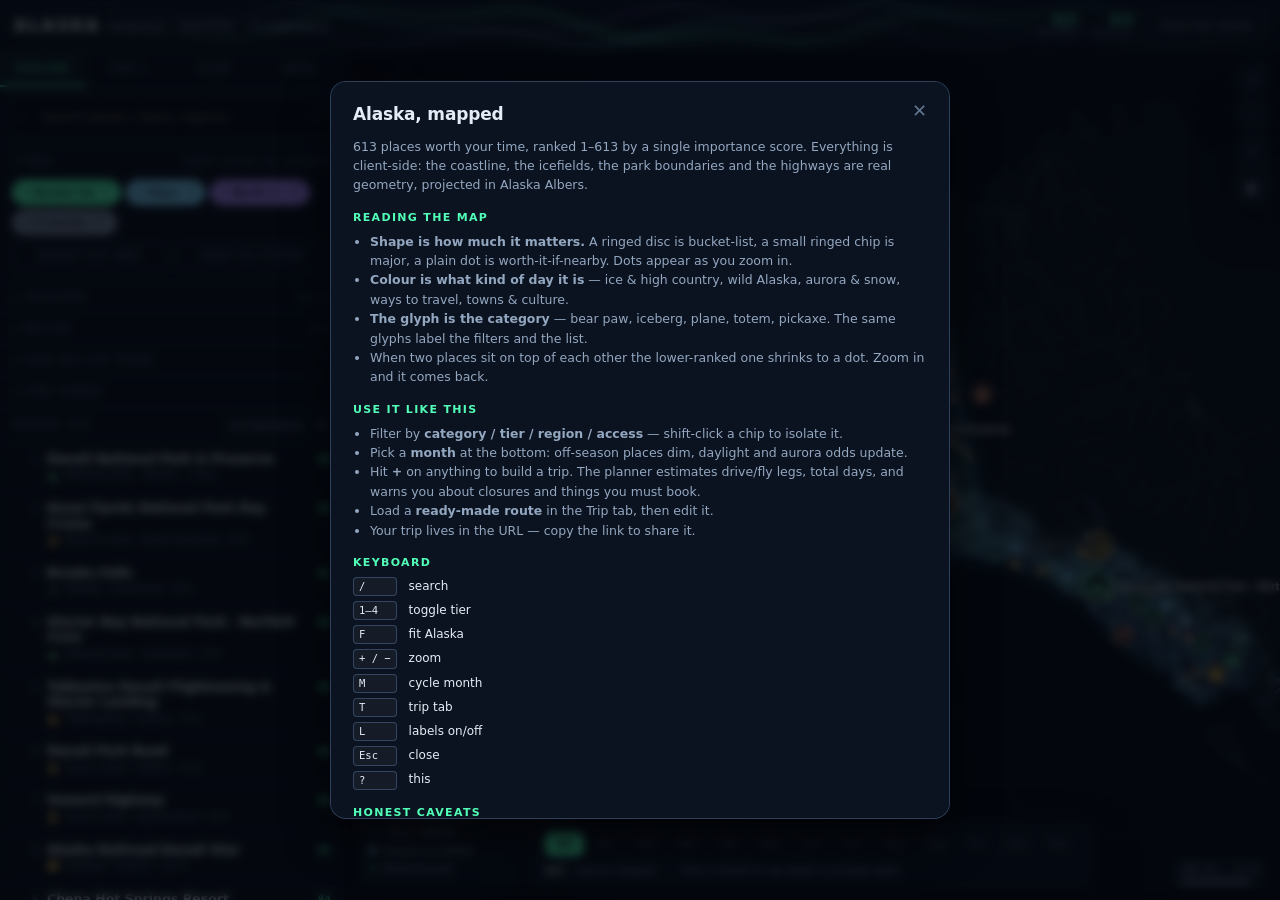
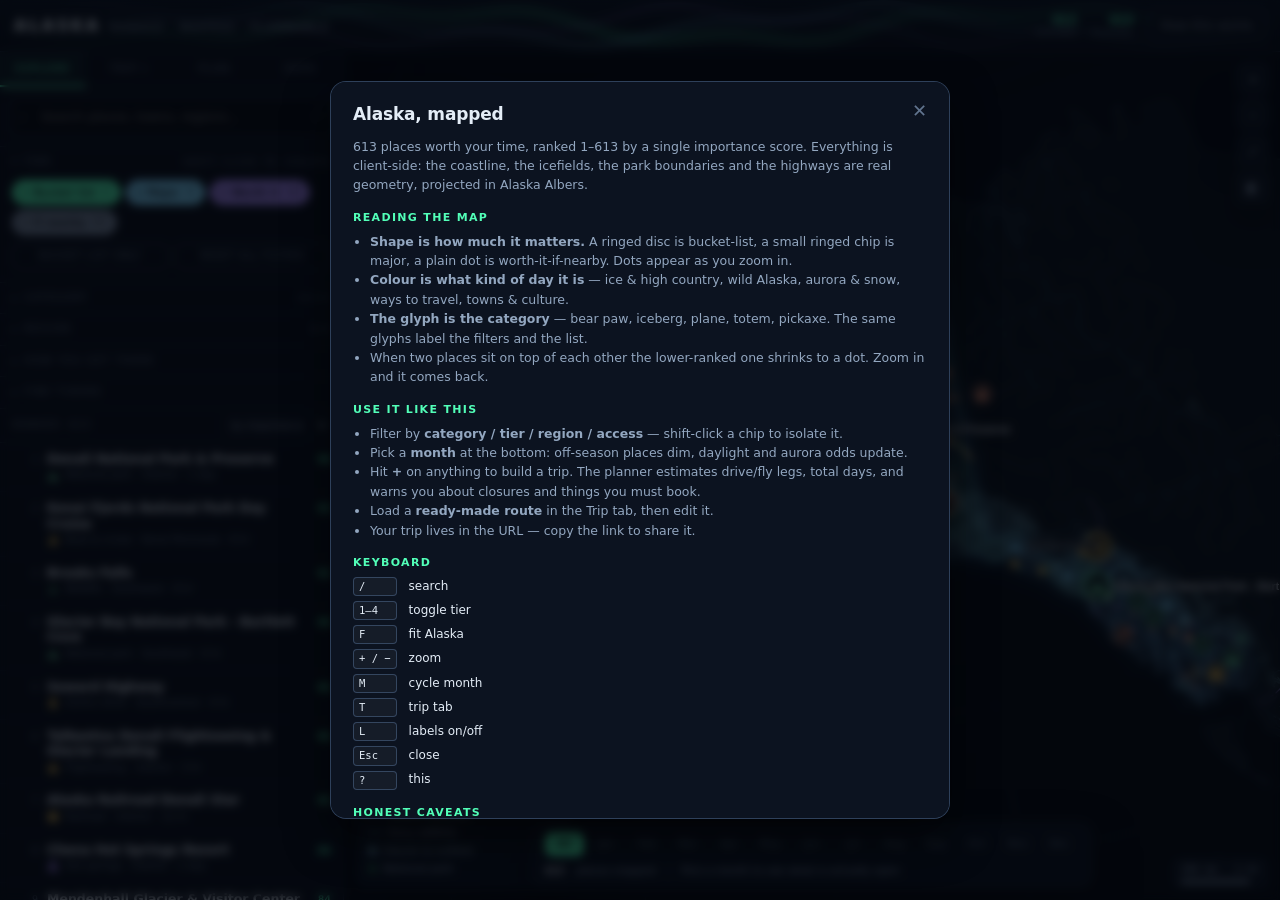
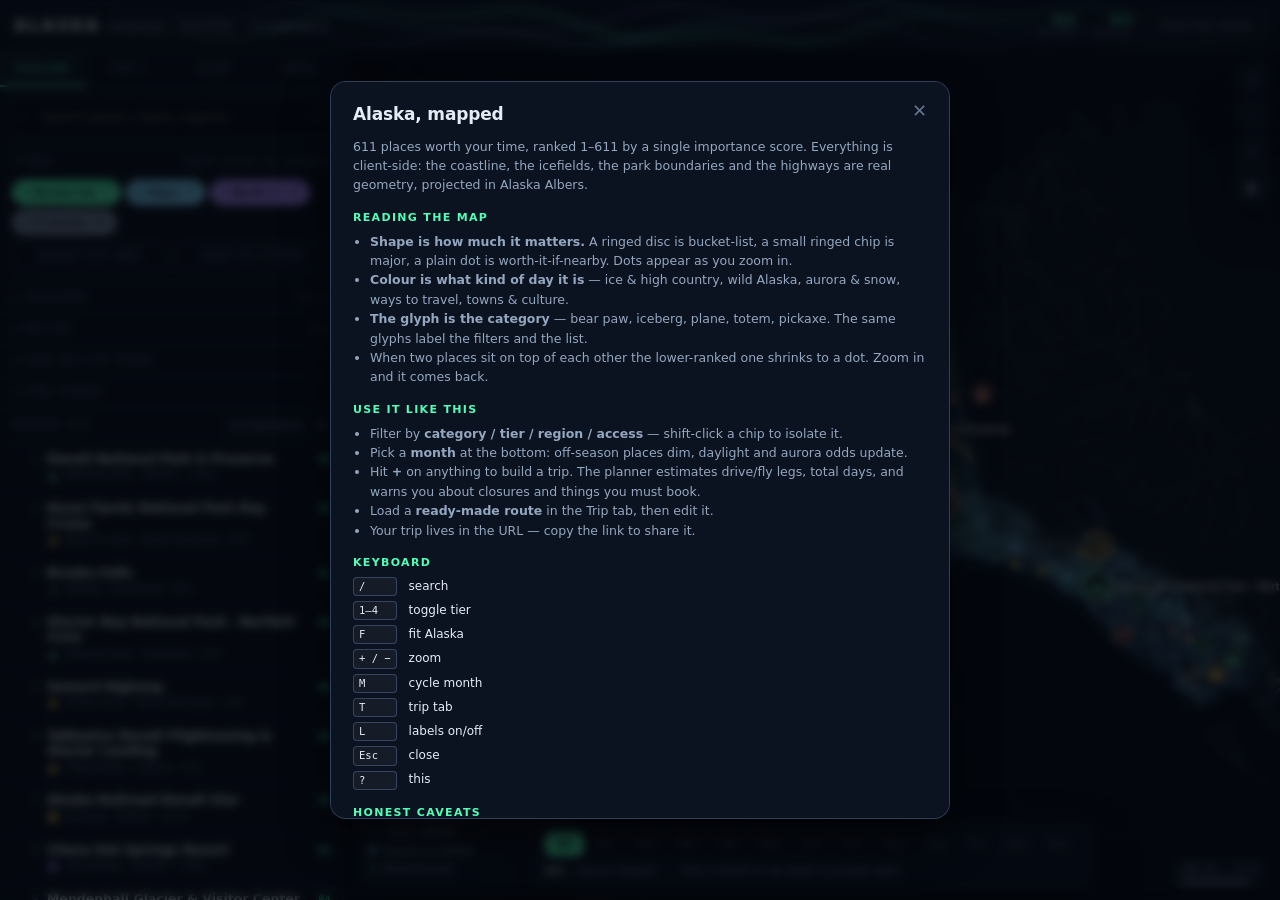
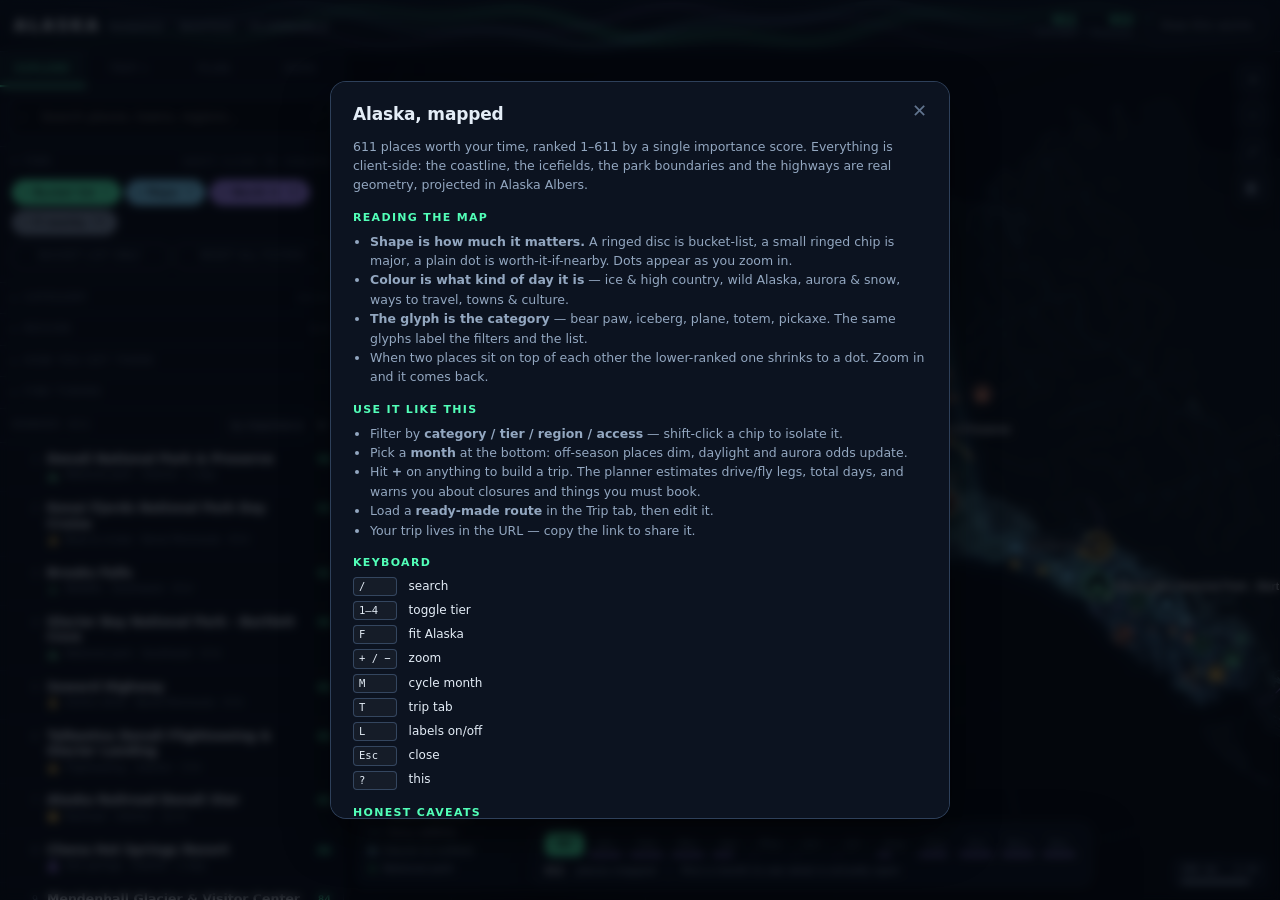
